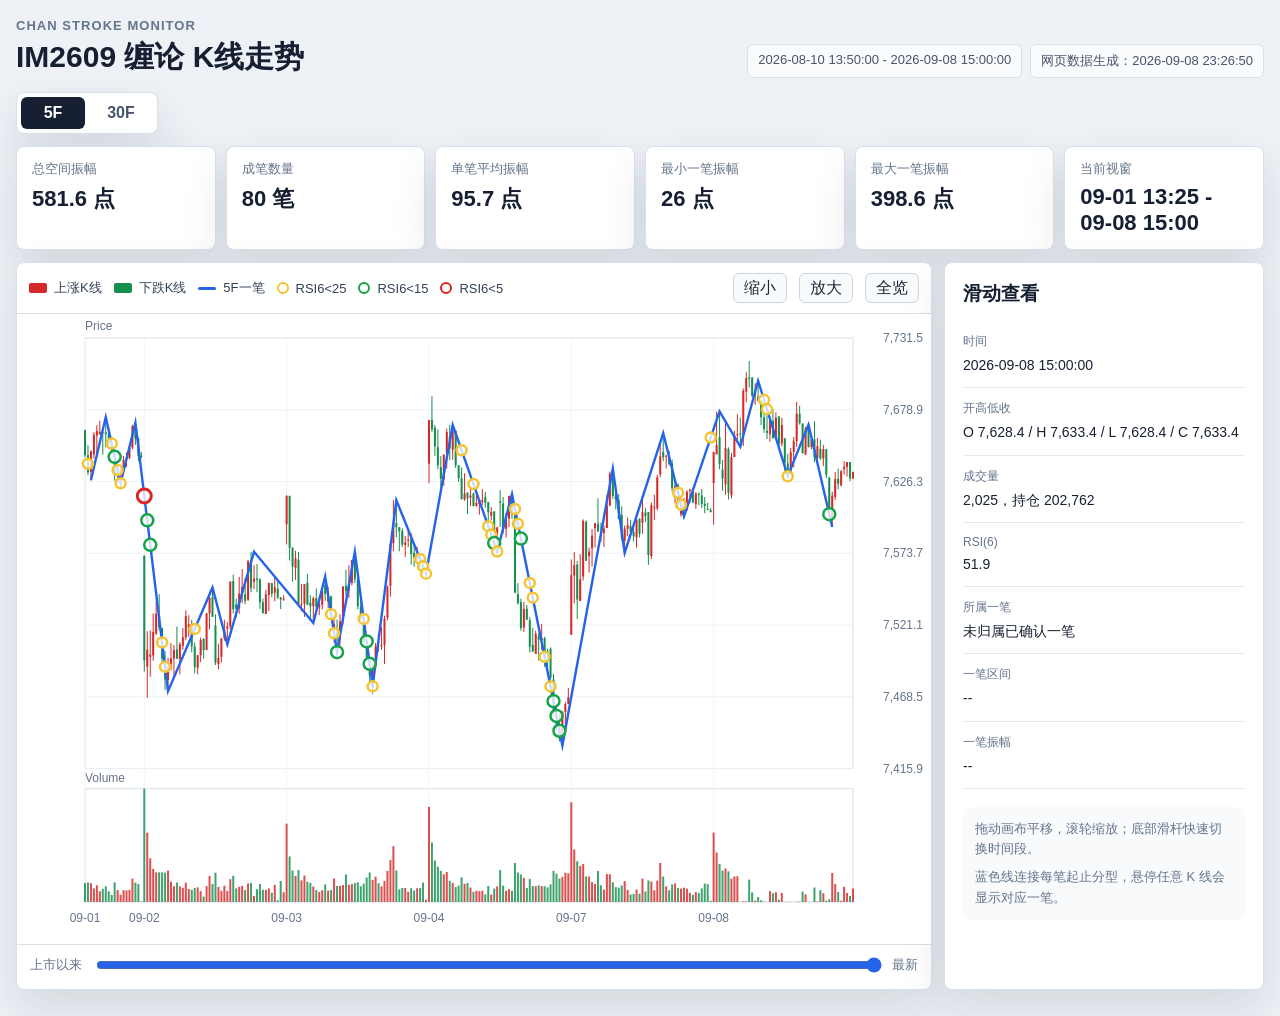
==== index-standalone.html @ af84b014 "Update IM2609 Chan 5F web data 2026-09-08" ====
<!doctype html>
<html lang="zh-CN">
  <head>
    <meta charset="utf-8" />
    <meta name="viewport" content="width=device-width, initial-scale=1" />
    <title>IM2609 缠论 K线走势</title>
    <style>
:root {
  color-scheme: light;
  --bg: #eef2f7;
  --panel: #ffffff;
  --text: #172033;
  --muted: #64748b;
  --line: #d8e0ea;
  --grid: #edf2f7;
  --up: #d62828;
  --down: #148f4f;
  --stroke: #2563eb;
  --shadow: 0 18px 45px rgba(15, 23, 42, 0.12);
}

* {
  box-sizing: border-box;
}

body {
  margin: 0;
  background: var(--bg);
  color: var(--text);
  font-family: Arial, "PingFang SC", "Microsoft YaHei", sans-serif;
}

button,
input {
  font: inherit;
}

.app-shell {
  width: min(1680px, calc(100vw - 32px));
  margin: 18px auto 26px;
}

.topbar {
  display: flex;
  align-items: flex-end;
  justify-content: space-between;
  gap: 24px;
  margin-bottom: 14px;
}

.eyebrow {
  margin: 0 0 4px;
  color: var(--muted);
  font-size: 13px;
  font-weight: 700;
  letter-spacing: 0.08em;
  text-transform: uppercase;
}

h1 {
  margin: 0;
  font-size: 30px;
  letter-spacing: 0;
}

.status {
  display: flex;
  flex-wrap: wrap;
  justify-content: flex-end;
  gap: 8px;
  color: #475569;
  font-size: 13px;
}

.status span {
  padding: 7px 10px;
  border: 1px solid var(--line);
  border-radius: 6px;
  background: rgba(255, 255, 255, 0.72);
}

.level-switch {
  display: inline-flex;
  gap: 4px;
  margin: 0 0 12px;
  padding: 4px;
  border: 1px solid var(--line);
  border-radius: 8px;
  background: #fff;
  box-shadow: var(--shadow);
}

.level-switch button {
  min-width: 64px;
  height: 32px;
  border: 0;
  border-radius: 6px;
  background: transparent;
  color: #475569;
  cursor: pointer;
  font-weight: 700;
}

.level-switch button.active {
  background: #172033;
  color: #fff;
}

.metrics {
  display: grid;
  grid-template-columns: repeat(6, minmax(0, 1fr));
  gap: 10px;
  margin-bottom: 12px;
}

.metrics div,
.chart-panel,
.detail-panel {
  background: var(--panel);
  border: 1px solid var(--line);
  border-radius: 8px;
  box-shadow: var(--shadow);
}

.metrics div {
  padding: 13px 15px;
}

.metrics span {
  display: block;
  color: var(--muted);
  font-size: 13px;
}

.metrics strong {
  display: block;
  margin-top: 6px;
  font-size: 22px;
  letter-spacing: 0;
}

.workspace {
  display: grid;
  grid-template-columns: minmax(0, 1fr) 320px;
  gap: 12px;
  min-height: calc(100vh - 180px);
}

.chart-panel {
  min-width: 0;
  overflow: hidden;
}

.chart-toolbar {
  display: flex;
  align-items: center;
  justify-content: space-between;
  gap: 16px;
  min-height: 48px;
  padding: 10px 12px;
  border-bottom: 1px solid var(--line);
}

.legend,
.actions {
  display: flex;
  align-items: center;
  gap: 12px;
  flex-wrap: wrap;
}

.legend span {
  display: inline-flex;
  align-items: center;
  gap: 7px;
  color: #334155;
  font-size: 13px;
}

.legend b {
  font: inherit;
  font-weight: 400;
}

.legend i {
  display: inline-block;
  width: 18px;
  height: 10px;
  border-radius: 2px;
}

.legend .up {
  background: var(--up);
}

.legend .down {
  background: var(--down);
}

.legend .stroke {
  height: 3px;
  background: var(--stroke);
}

.legend .rsi-yellow,
.legend .rsi-green,
.legend .rsi-red {
  width: 12px;
  height: 12px;
  border: 2px solid currentColor;
  border-radius: 50%;
  background: transparent;
}

.legend .rsi-yellow {
  color: #f4c430;
}

.legend .rsi-green {
  color: #16a34a;
}

.legend .rsi-red {
  color: #dc2626;
}

.actions button {
  min-width: 54px;
  height: 30px;
  border: 1px solid #cbd5e1;
  border-radius: 6px;
  background: #f8fafc;
  color: #1f2937;
  cursor: pointer;
}

.actions button:hover {
  background: #edf2f7;
}

.canvas-wrap {
  position: relative;
  height: calc(100vh - 270px);
  min-height: 560px;
  cursor: crosshair;
  background: #ffffff;
}

canvas {
  display: block;
  width: 100%;
  height: 100%;
}

.tooltip {
  position: absolute;
  z-index: 4;
  min-width: 230px;
  max-width: 300px;
  padding: 10px 11px;
  border: 1px solid #cbd5e1;
  border-radius: 8px;
  background: rgba(255, 255, 255, 0.96);
  box-shadow: 0 14px 30px rgba(15, 23, 42, 0.16);
  color: #1f2937;
  font-size: 13px;
  pointer-events: none;
}

.tooltip strong {
  display: block;
  margin-bottom: 5px;
}

.tooltip p {
  margin: 3px 0;
  color: #475569;
}

.slider-row {
  display: grid;
  grid-template-columns: auto minmax(0, 1fr) auto;
  align-items: center;
  gap: 12px;
  padding: 10px 13px 14px;
  border-top: 1px solid var(--line);
  color: var(--muted);
  font-size: 13px;
}

#panSlider {
  width: 100%;
  accent-color: var(--stroke);
}

.detail-panel {
  padding: 18px;
}

.detail-panel h2 {
  margin: 0 0 14px;
  font-size: 19px;
}

dl {
  margin: 0;
}

dl div {
  padding: 12px 0;
  border-bottom: 1px solid #e5eaf0;
}

dt {
  color: var(--muted);
  font-size: 12px;
}

dd {
  margin: 5px 0 0;
  line-height: 1.45;
  font-size: 14px;
  word-break: break-word;
}

.hint {
  margin-top: 18px;
  padding: 12px;
  border-radius: 8px;
  background: #f8fafc;
  color: #64748b;
  font-size: 13px;
  line-height: 1.55;
}

.hint p {
  margin: 0 0 8px;
}

.hint p:last-child {
  margin-bottom: 0;
}

@media (max-width: 980px) {
  .app-shell {
    width: min(100vw - 20px, 980px);
  }

  .topbar {
    align-items: flex-start;
    flex-direction: column;
  }

  .metrics {
    grid-template-columns: repeat(3, minmax(0, 1fr));
  }

  .workspace {
    grid-template-columns: 1fr;
  }

  .canvas-wrap {
    height: 62vh;
    min-height: 460px;
  }
}

@media (max-width: 560px) {
  h1 {
    font-size: 23px;
  }

  .metrics {
    grid-template-columns: 1fr;
  }

  .chart-toolbar {
    align-items: flex-start;
    flex-direction: column;
  }
}

</style>
  </head>
  <body>
    <main class="app-shell">
      <header class="topbar">
        <div>
          <p class="eyebrow">Chan Stroke Monitor</p>
          <h1>IM2609 缠论 K线走势</h1>
        </div>
        <div class="status">
          <span id="rangeLabel">读取中</span>
          <span id="updatedLabel">--</span>
        </div>
      </header>

      <section class="level-switch" aria-label="级别切换">
        <button class="active" data-level="5F" type="button">5F</button>
        <button data-level="30F" type="button">30F</button>
      </section>

      <section class="metrics" aria-label="统计摘要">
        <div>
          <span>总空间振幅</span>
          <strong id="totalAmp">--</strong>
        </div>
        <div>
          <span>成笔数量</span>
          <strong id="strokeCount">--</strong>
        </div>
        <div>
          <span>单笔平均振幅</span>
          <strong id="avgStroke">--</strong>
        </div>
        <div>
          <span>最小一笔振幅</span>
          <strong id="minStroke">--</strong>
        </div>
        <div>
          <span>最大一笔振幅</span>
          <strong id="maxStroke">--</strong>
        </div>
        <div>
          <span>当前视窗</span>
          <strong id="windowInfo">--</strong>
        </div>
      </section>

      <section class="workspace">
        <div class="chart-panel">
          <div class="chart-toolbar">
            <div class="legend">
              <span><i class="up"></i>上涨K线</span>
              <span><i class="down"></i>下跌K线</span>
              <span><i class="stroke"></i><b id="strokeLegend">5F一笔</b></span>
              <span><i class="rsi-yellow"></i>RSI6&lt;25</span>
              <span><i class="rsi-green"></i>RSI6&lt;15</span>
              <span><i class="rsi-red"></i>RSI6&lt;5</span>
            </div>
            <div class="actions">
              <button id="zoomOut" type="button">缩小</button>
              <button id="zoomIn" type="button">放大</button>
              <button id="resetView" type="button">全览</button>
            </div>
          </div>
          <div class="canvas-wrap" id="canvasWrap">
            <canvas id="chart"></canvas>
            <div id="tooltip" class="tooltip" hidden></div>
          </div>
          <div class="slider-row">
            <span>上市以来</span>
            <input id="panSlider" type="range" min="0" max="0" value="0" />
            <span>最新</span>
          </div>
        </div>

        <aside class="detail-panel">
          <h2>滑动查看</h2>
          <dl id="barDetails">
            <div><dt>时间</dt><dd>--</dd></div>
            <div><dt>开高低收</dt><dd>--</dd></div>
            <div><dt>成交量</dt><dd>--</dd></div>
            <div><dt>RSI(6)</dt><dd>--</dd></div>
            <div><dt>所属一笔</dt><dd>--</dd></div>
            <div><dt>一笔区间</dt><dd>--</dd></div>
            <div><dt>一笔振幅</dt><dd>--</dd></div>
          </dl>
          <div class="hint">
            <p>拖动画布平移，滚轮缩放；底部滑杆快速切换时间段。</p>
            <p>蓝色线连接每笔起止分型，悬停任意 K 线会显示对应一笔。</p>
          </div>
        </aside>
      </section>
    </main>

    <script>window.IM2609_DATA = {"symbol":"IM2609","defaultLevel":"5F","rsiPeriod":6,"rsiMarkerRules":[{"below":25,"color":"yellow"},{"below":15,"color":"green"},{"below":5,"color":"red"}],"updatedAt":"2026-09-08 23:26:50","levels":{"5F":{"symbol":"IM2609","level":"5F","barLabel":"5分钟K线","rsiPeriod":6,"summary":{"raw_bars":"1023","processed_bars":"808","start_time":"2026-08-10 13:50:00","end_time":"2026-09-08 15:00:00","highest":"7882.6","lowest":"7301.0","total_space_points":"581.6","total_space_pct_from_low":"7.966","stroke_count":"80","up_strokes":"40","down_strokes":"40","avg_raw_bar_length":"14.03","median_raw_bar_length":"11.0","max_raw_bar_length":"50","avg_space_points":"95.722","median_space_points":"75.7","min_space_points":"26.0","max_space_points":"398.6","avg_space_pct":"1.2611","median_space_pct":"1.0001","min_space_pct":"0.3386","max_space_pct":"5.0915"},"bars":[{"index":0,"time":"2026-08-10 13:50:00","open":7566.6,"high":7582.0,"low":7564.0,"close":7568.2,"volume":2718,"openInterest":229949,"rsi6":50.0,"rsiMarker":null,"strokeNo":null},{"index":1,"time":"2026-08-10 13:55:00","open":7568.2,"high":7575.8,"low":7561.6,"close":7570.0,"volume":982,"openInterest":230320,"rsi6":100.0,"rsiMarker":null,"strokeNo":null},{"index":2,"time":"2026-08-10 14:00:00","open":7570.0,"high":7575.0,"low":7568.2,"close":7574.8,"volume":1276,"openInterest":230741,"rsi6":100.0,"rsiMarker":null,"strokeNo":1},{"index":3,"time":"2026-08-10 14:05:00","open":7573.8,"high":7586.8,"low":7569.4,"close":7586.8,"volume":2688,"openInterest":231216,"rsi6":100.0,"rsiMarker":null,"strokeNo":1},{"index":4,"time":"2026-08-10 14:10:00","open":7586.6,"high":7598.0,"low":7581.2,"close":7594.4,"volume":64,"openInterest":231911,"rsi6":100.0,"rsiMarker":null,"strokeNo":1},{"index":5,"time":"2026-08-10 14:15:00","open":7593.6,"high":7613.4,"low":7593.2,"close":7605.8,"volume":4,"openInterest":232602,"rsi6":100.0,"rsiMarker":null,"strokeNo":1},{"index":6,"time":"2026-08-10 14:20:00","open":7606.8,"high":7611.8,"low":7593.2,"close":7601.0,"volume":631,"openInterest":232950,"rsi6":78.927,"rsiMarker":null,"strokeNo":1},{"index":7,"time":"2026-08-10 14:25:00","open":7601.0,"high":7618.8,"low":7597.8,"close":7612.8,"volume":2427,"openInterest":233331,"rsi6":87.786,"rsiMarker":null,"strokeNo":1},{"index":8,"time":"2026-08-10 14:30:00","open":7612.8,"high":7614.6,"low":7603.4,"close":7614.6,"volume":969,"openInterest":233639,"rsi6":88.792,"rsiMarker":null,"strokeNo":1},{"index":9,"time":"2026-08-10 14:35:00","open":7615.0,"high":7619.8,"low":7599.6,"close":7600.4,"volume":1685,"openInterest":234249,"rsi6":46.492,"rsiMarker":null,"strokeNo":2},{"index":10,"time":"2026-08-10 14:40:00","open":7600.4,"high":7613.8,"low":7597.8,"close":7610.2,"volume":382,"openInterest":234811,"rsi6":63.358,"rsiMarker":null,"strokeNo":2},{"index":11,"time":"2026-08-10 14:45:00","open":7610.2,"high":7618.6,"low":7609.6,"close":7618.6,"volume":602,"openInterest":235411,"rsi6":73.414,"rsiMarker":null,"strokeNo":2},{"index":12,"time":"2026-08-10 14:50:00","open":7618.2,"high":7618.2,"low":7608.0,"close":7608.6,"volume":2202,"openInterest":235867,"rsi6":50.373,"rsiMarker":null,"strokeNo":2},{"index":13,"time":"2026-08-10 14:55:00","open":7608.6,"high":7613.6,"low":7607.4,"close":7611.2,"volume":805,"openInterest":236355,"rsi6":55.461,"rsiMarker":null,"strokeNo":2},{"index":14,"time":"2026-08-10 15:00:00","open":7611.6,"high":7614.6,"low":7607.8,"close":7608.2,"volume":3451,"openInterest":236883,"rsi6":47.581,"rsiMarker":null,"strokeNo":2},{"index":15,"time":"2026-08-11 09:35:00","open":7590.0,"high":7594.0,"low":7578.6,"close":7590.2,"volume":8716,"openInterest":232929,"rsi6":21.691,"rsiMarker":"yellow","strokeNo":2},{"index":16,"time":"2026-08-11 09:40:00","open":7590.0,"high":7592.0,"low":7550.2,"close":7550.2,"volume":7462,"openInterest":229872,"rsi6":8.055,"rsiMarker":"green","strokeNo":2},{"index":17,"time":"2026-08-11 09:45:00","open":7548.6,"high":7576.0,"low":7548.6,"close":7568.8,"volume":4653,"openInterest":228437,"rsi6":34.756,"rsiMarker":null,"strokeNo":3},{"index":18,"time":"2026-08-11 09:50:00","open":7569.2,"high":7586.6,"low":7563.0,"close":7583.6,"volume":4350,"openInterest":227540,"rsi6":50.703,"rsiMarker":null,"strokeNo":3},{"index":19,"time":"2026-08-11 09:55:00","open":7589.8,"high":7604.8,"low":7587.6,"close":7593.6,"volume":4357,"openInterest":226801,"rsi6":59.961,"rsiMarker":null,"strokeNo":3},{"index":20,"time":"2026-08-11 10:00:00","open":7593.8,"high":7602.8,"low":7587.4,"close":7591.8,"volume":2651,"openInterest":226642,"rsi6":57.252,"rsiMarker":null,"strokeNo":3},{"index":21,"time":"2026-08-11 10:05:00","open":7591.6,"high":7596.6,"low":7580.0,"close":7594.4,"volume":3322,"openInterest":226300,"rsi6":60.831,"rsiMarker":null,"strokeNo":3},{"index":22,"time":"2026-08-11 10:10:00","open":7593.8,"high":7603.8,"low":7586.0,"close":7601.8,"volume":2259,"openInterest":226023,"rsi6":70.629,"rsiMarker":null,"strokeNo":3},{"index":23,"time":"2026-08-11 10:15:00","open":7601.4,"high":7630.0,"low":7599.8,"close":7628.8,"volume":5084,"openInterest":225978,"rsi6":87.106,"rsiMarker":null,"strokeNo":3},{"index":24,"time":"2026-08-11 10:20:00","open":7628.8,"high":7637.6,"low":7625.2,"close":7629.2,"volume":4003,"openInterest":225876,"rsi6":87.254,"rsiMarker":null,"strokeNo":3},{"index":25,"time":"2026-08-11 10:25:00","open":7629.2,"high":7631.0,"low":7617.2,"close":7625.4,"volume":2582,"openInterest":225712,"rsi6":75.678,"rsiMarker":null,"strokeNo":3},{"index":26,"time":"2026-08-11 10:30:00","open":7625.4,"high":7636.4,"low":7619.8,"close":7631.2,"volume":2469,"openInterest":225539,"rsi6":81.05,"rsiMarker":null,"strokeNo":3},{"index":27,"time":"2026-08-11 10:35:00","open":7631.4,"high":7644.0,"low":7624.2,"close":7643.4,"volume":3062,"openInterest":225449,"rsi6":88.518,"rsiMarker":null,"strokeNo":3},{"index":28,"time":"2026-08-11 10:40:00","open":7643.4,"high":7658.0,"low":7634.2,"close":7656.2,"volume":3644,"openInterest":225158,"rsi6":92.728,"rsiMarker":null,"strokeNo":3},{"index":29,"time":"2026-08-11 10:45:00","open":7656.0,"high":7675.0,"low":7655.0,"close":7667.2,"volume":4195,"openInterest":225330,"rsi6":94.954,"rsiMarker":null,"strokeNo":3},{"index":30,"time":"2026-08-11 10:50:00","open":7667.0,"high":7678.6,"low":7659.4,"close":7668.6,"volume":3449,"openInterest":225169,"rsi6":95.215,"rsiMarker":null,"strokeNo":3},{"index":31,"time":"2026-08-11 10:55:00","open":7669.0,"high":7687.4,"low":7662.0,"close":7685.4,"volume":2786,"openInterest":225336,"rsi6":97.44,"rsiMarker":null,"strokeNo":3},{"index":32,"time":"2026-08-11 11:00:00","open":7685.8,"high":7688.2,"low":7678.2,"close":7685.8,"volume":2126,"openInterest":225296,"rsi6":97.479,"rsiMarker":null,"strokeNo":3},{"index":33,"time":"2026-08-11 11:05:00","open":7685.4,"high":7691.8,"low":7674.0,"close":7683.0,"volume":2717,"openInterest":225247,"rsi6":84.797,"rsiMarker":null,"strokeNo":4},{"index":34,"time":"2026-08-11 11:10:00","open":7683.0,"high":7687.6,"low":7667.2,"close":7675.6,"volume":3143,"openInterest":225252,"rsi6":57.242,"rsiMarker":null,"strokeNo":4},{"index":35,"time":"2026-08-11 11:15:00","open":7677.8,"high":7683.2,"low":7669.8,"close":7675.4,"volume":2344,"openInterest":225561,"rsi6":56.547,"rsiMarker":null,"strokeNo":4},{"index":36,"time":"2026-08-11 11:20:00","open":7675.6,"high":7679.2,"low":7661.0,"close":7661.0,"volume":2588,"openInterest":225807,"rsi6":25.422,"rsiMarker":null,"strokeNo":4},{"index":37,"time":"2026-08-11 11:25:00","open":7661.8,"high":7667.8,"low":7652.0,"close":7661.2,"volume":2848,"openInterest":225884,"rsi6":26.212,"rsiMarker":null,"strokeNo":4},{"index":38,"time":"2026-08-11 11:30:00","open":7662.0,"high":7673.2,"low":7660.4,"close":7663.4,"volume":2040,"openInterest":226169,"rsi6":36.558,"rsiMarker":null,"strokeNo":4},{"index":39,"time":"2026-08-11 13:05:00","open":7659.8,"high":7663.4,"low":7640.0,"close":7642.0,"volume":3291,"openInterest":226561,"rsi6":12.565,"rsiMarker":"green","strokeNo":4},{"index":40,"time":"2026-08-11 13:10:00","open":7643.0,"high":7657.4,"low":7640.0,"close":7652.8,"volume":56,"openInterest":226988,"rsi6":40.264,"rsiMarker":null,"strokeNo":4},{"index":41,"time":"2026-08-11 13:15:00","open":7652.2,"high":7664.4,"low":7650.8,"close":7663.0,"volume":1923,"openInterest":227578,"rsi6":57.899,"rsiMarker":null,"strokeNo":4},{"index":42,"time":"2026-08-11 13:20:00","open":7662.6,"high":7676.4,"low":7662.2,"close":7667.4,"volume":2448,"openInterest":228083,"rsi6":64.27,"rsiMarker":null,"strokeNo":4},{"index":43,"time":"2026-08-11 13:25:00","open":7668.6,"high":7671.2,"low":7660.0,"close":7661.6,"volume":1673,"openInterest":228498,"rsi6":50.241,"rsiMarker":null,"strokeNo":4},{"index":44,"time":"2026-08-11 13:30:00","open":7661.6,"high":7661.6,"low":7634.8,"close":7640.0,"volume":3651,"openInterest":228922,"rsi6":23.498,"rsiMarker":"yellow","strokeNo":4},{"index":45,"time":"2026-08-11 13:35:00","open":7639.2,"high":7651.6,"low":7633.0,"close":7650.0,"volume":2953,"openInterest":229368,"rsi6":43.121,"rsiMarker":null,"strokeNo":5},{"index":46,"time":"2026-08-11 13:40:00","open":7649.4,"high":7668.8,"low":7649.4,"close":7660.2,"volume":2690,"openInterest":229885,"rsi6":58.37,"rsiMarker":null,"strokeNo":5},{"index":47,"time":"2026-08-11 13:45:00","open":7660.2,"high":7664.2,"low":7651.6,"close":7653.8,"volume":1655,"openInterest":230220,"rsi6":47.244,"rsiMarker":null,"strokeNo":5},{"index":48,"time":"2026-08-11 13:50:00","open":7654.0,"high":7656.8,"low":7644.4,"close":7650.2,"volume":1815,"openInterest":230500,"rsi6":41.078,"rsiMarker":null,"strokeNo":5},{"index":49,"time":"2026-08-11 13:55:00","open":7651.0,"high":7651.2,"low":7641.0,"close":7646.2,"volume":1676,"openInterest":230768,"rsi6":34.146,"rsiMarker":null,"strokeNo":5},{"index":50,"time":"2026-08-11 14:00:00","open":7646.4,"high":7652.4,"low":7637.0,"close":7644.6,"volume":1823,"openInterest":231170,"rsi6":31.197,"rsiMarker":null,"strokeNo":5},{"index":51,"time":"2026-08-11 14:05:00","open":7636.0,"high":7647.2,"low":7633.6,"close":7645.0,"volume":1966,"openInterest":231757,"rsi6":33.216,"rsiMarker":null,"strokeNo":5},{"index":52,"time":"2026-08-11 14:10:00","open":7648.8,"high":7649.0,"low":7635.2,"close":7640.8,"volume":1747,"openInterest":232207,"rsi6":23.208,"rsiMarker":"yellow","strokeNo":5},{"index":53,"time":"2026-08-11 14:15:00","open":7640.8,"high":7659.4,"low":7636.8,"close":7637.6,"volume":2942,"openInterest":232758,"rsi6":17.563,"rsiMarker":"yellow","strokeNo":6},{"index":54,"time":"2026-08-11 14:20:00","open":7632.4,"high":7638.4,"low":7627.0,"close":7627.0,"volume":3020,"openInterest":233456,"rsi6":8.254,"rsiMarker":"green","strokeNo":6},{"index":55,"time":"2026-08-11 14:25:00","open":7625.4,"high":7628.6,"low":7615.0,"close":7615.8,"volume":3016,"openInterest":234109,"rsi6":4.626,"rsiMarker":"red","strokeNo":6},{"index":56,"time":"2026-08-11 14:30:00","open":7608.4,"high":7609.4,"low":7597.6,"close":7607.2,"volume":4104,"openInterest":235145,"rsi6":3.142,"rsiMarker":"red","strokeNo":6},{"index":57,"time":"2026-08-11 14:35:00","open":7612.8,"high":7613.2,"low":7603.2,"close":7604.2,"volume":2129,"openInterest":236200,"rsi6":2.716,"rsiMarker":"red","strokeNo":6},{"index":58,"time":"2026-08-11 14:40:00","open":7601.0,"high":7603.6,"low":7595.2,"close":7597.4,"volume":2601,"openInterest":236988,"rsi6":1.9,"rsiMarker":"red","strokeNo":6},{"index":59,"time":"2026-08-11 14:45:00","open":7597.0,"high":7611.8,"low":7589.2,"close":7607.4,"volume":4017,"openInterest":238226,"rsi6":39.406,"rsiMarker":null,"strokeNo":7},{"index":60,"time":"2026-08-11 14:50:00","open":7613.6,"high":7615.8,"low":7605.0,"close":7614.0,"volume":1283,"openInterest":239180,"rsi6":55.224,"rsiMarker":null,"strokeNo":7},{"index":61,"time":"2026-08-11 14:55:00","open":7608.8,"high":7613.0,"low":7603.6,"close":7605.4,"volume":603,"openInterest":240082,"rsi6":37.409,"rsiMarker":null,"strokeNo":7},{"index":62,"time":"2026-08-11 15:00:00","open":7608.8,"high":7614.0,"low":7607.6,"close":7613.2,"volume":3592,"openInterest":241465,"rsi6":55.597,"rsiMarker":null,"strokeNo":7},{"index":63,"time":"2026-08-12 09:35:00","open":7629.2,"high":7629.8,"low":7624.2,"close":7629.0,"volume":321,"openInterest":236856,"rsi6":75.657,"rsiMarker":null,"strokeNo":7},{"index":64,"time":"2026-08-12 09:40:00","open":7628.8,"high":7647.0,"low":7624.2,"close":7644.2,"volume":709,"openInterest":234739,"rsi6":84.866,"rsiMarker":null,"strokeNo":7},{"index":65,"time":"2026-08-12 09:45:00","open":7643.8,"high":7665.2,"low":7628.2,"close":7665.2,"volume":161,"openInterest":232927,"rsi6":91.261,"rsiMarker":null,"strokeNo":7},{"index":66,"time":"2026-08-12 09:50:00","open":7661.4,"high":7662.2,"low":7652.4,"close":7662.2,"volume":34,"openInterest":231732,"rsi6":84.149,"rsiMarker":null,"strokeNo":7},{"index":67,"time":"2026-08-12 09:55:00","open":7661.6,"high":7667.6,"low":7652.6,"close":7653.6,"volume":1493,"openInterest":230943,"rsi6":64.103,"rsiMarker":null,"strokeNo":7},{"index":68,"time":"2026-08-12 10:00:00","open":7658.4,"high":7658.4,"low":7651.8,"close":7651.8,"volume":35,"openInterest":229840,"rsi6":59.92,"rsiMarker":null,"strokeNo":7},{"index":69,"time":"2026-08-12 10:05:00","open":7640.2,"high":7660.0,"low":7640.2,"close":7655.2,"volume":43,"openInterest":229076,"rsi6":65.818,"rsiMarker":null,"strokeNo":7},{"index":70,"time":"2026-08-12 10:10:00","open":7660.4,"high":7660.4,"low":7660.0,"close":7660.0,"volume":17,"openInterest":228599,"rsi6":73.52,"rsiMarker":null,"strokeNo":7},{"index":71,"time":"2026-08-12 10:15:00","open":7661.0,"high":7663.0,"low":7653.0,"close":7654.6,"volume":45,"openInterest":228153,"rsi6":54.263,"rsiMarker":null,"strokeNo":7},{"index":72,"time":"2026-08-12 10:20:00","open":7653.4,"high":7666.8,"low":7651.2,"close":7661.4,"volume":1628,"openInterest":227720,"rsi6":68.711,"rsiMarker":null,"strokeNo":7},{"index":73,"time":"2026-08-12 10:25:00","open":7661.4,"high":7674.6,"low":7657.0,"close":7667.4,"volume":28,"openInterest":227234,"rsi6":77.494,"rsiMarker":null,"strokeNo":7},{"index":74,"time":"2026-08-12 10:30:00","open":7667.4,"high":7670.4,"low":7659.4,"close":7660.6,"volume":9,"openInterest":226963,"rsi6":53.615,"rsiMarker":null,"strokeNo":7},{"index":75,"time":"2026-08-12 10:35:00","open":7661.4,"high":7672.0,"low":7660.6,"close":7670.0,"volume":929,"openInterest":226646,"rsi6":70.943,"rsiMarker":null,"strokeNo":7},{"index":76,"time":"2026-08-12 10:40:00","open":7670.0,"high":7699.8,"low":7668.8,"close":7698.6,"volume":15,"openInterest":225627,"rsi6":88.786,"rsiMarker":null,"strokeNo":7},{"index":77,"time":"2026-08-12 10:45:00","open":7700.8,"high":7707.4,"low":7694.4,"close":7696.2,"volume":2418,"openInterest":225421,"rsi6":82.812,"rsiMarker":null,"strokeNo":8},{"index":78,"time":"2026-08-12 10:50:00","open":7696.2,"high":7703.6,"low":7691.8,"close":7700.8,"volume":1367,"openInterest":225241,"rsi6":85.441,"rsiMarker":null,"strokeNo":8},{"index":79,"time":"2026-08-12 10:55:00","open":7697.6,"high":7698.8,"low":7683.4,"close":7683.4,"volume":1668,"openInterest":225191,"rsi6":47.206,"rsiMarker":null,"strokeNo":8},{"index":80,"time":"2026-08-12 11:00:00","open":7684.2,"high":7690.4,"low":7677.4,"close":7679.0,"volume":1744,"openInterest":224903,"rsi6":40.751,"rsiMarker":null,"strokeNo":8},{"index":81,"time":"2026-08-12 11:05:00","open":7701.6,"high":7702.6,"low":7699.2,"close":7701.4,"volume":81,"openInterest":224896,"rsi6":69.996,"rsiMarker":null,"strokeNo":8},{"index":82,"time":"2026-08-12 11:10:00","open":7701.4,"high":7703.4,"low":7698.4,"close":7703.2,"volume":84,"openInterest":224826,"rsi6":71.574,"rsiMarker":null,"strokeNo":8},{"index":83,"time":"2026-08-12 11:15:00","open":7706.6,"high":7707.0,"low":7698.0,"close":7701.6,"volume":153,"openInterest":224694,"rsi6":67.176,"rsiMarker":null,"strokeNo":8},{"index":84,"time":"2026-08-12 11:20:00","open":7697.0,"high":7704.4,"low":7696.4,"close":7703.8,"volume":214,"openInterest":224482,"rsi6":70.648,"rsiMarker":null,"strokeNo":8},{"index":85,"time":"2026-08-12 11:25:00","open":7699.2,"high":7702.2,"low":7695.2,"close":7699.4,"volume":88,"openInterest":224305,"rsi6":54.506,"rsiMarker":null,"strokeNo":8},{"index":86,"time":"2026-08-12 11:30:00","open":7700.2,"high":7705.0,"low":7695.0,"close":7703.6,"volume":1217,"openInterest":224219,"rsi6":65.148,"rsiMarker":null,"strokeNo":8},{"index":87,"time":"2026-08-12 13:05:00","open":7697.0,"high":7703.0,"low":7686.6,"close":7686.6,"volume":52,"openInterest":224150,"rsi6":28.014,"rsiMarker":null,"strokeNo":8},{"index":88,"time":"2026-08-12 13:10:00","open":7686.8,"high":7692.0,"low":7680.6,"close":7684.6,"volume":18,"openInterest":224046,"rsi6":25.61,"rsiMarker":null,"strokeNo":8},{"index":89,"time":"2026-08-12 13:15:00","open":7684.6,"high":7686.0,"low":7671.6,"close":7680.0,"volume":22,"openInterest":223886,"rsi6":20.065,"rsiMarker":"yellow","strokeNo":8},{"index":90,"time":"2026-08-12 13:20:00","open":7680.0,"high":7684.8,"low":7674.0,"close":7682.4,"volume":6,"openInterest":223725,"rsi6":30.98,"rsiMarker":null,"strokeNo":8},{"index":91,"time":"2026-08-12 13:25:00","open":7682.0,"high":7682.6,"low":7652.2,"close":7652.2,"volume":35,"openInterest":223656,"rsi6":9.097,"rsiMarker":"green","strokeNo":8},{"index":92,"time":"2026-08-12 13:30:00","open":7652.2,"high":7664.8,"low":7650.2,"close":7655.0,"volume":18,"openInterest":223714,"rsi6":16.731,"rsiMarker":"yellow","strokeNo":9},{"index":93,"time":"2026-08-12 13:35:00","open":7654.6,"high":7672.6,"low":7652.2,"close":7666.6,"volume":139,"openInterest":223999,"rsi6":44.007,"rsiMarker":null,"strokeNo":9},{"index":94,"time":"2026-08-12 13:40:00","open":7666.4,"high":7679.8,"low":7664.0,"close":7673.2,"volume":859,"openInterest":224368,"rsi6":55.594,"rsiMarker":null,"strokeNo":9},{"index":95,"time":"2026-08-12 13:45:00","open":7662.4,"high":7662.4,"low":7662.4,"close":7662.4,"volume":7,"openInterest":224684,"rsi6":37.715,"rsiMarker":null,"strokeNo":9},{"index":96,"time":"2026-08-12 13:50:00","open":7658.2,"high":7675.0,"low":7656.4,"close":7673.8,"volume":1725,"openInterest":225052,"rsi6":57.78,"rsiMarker":null,"strokeNo":9},{"index":97,"time":"2026-08-12 13:55:00","open":7675.2,"high":7677.6,"low":7675.2,"close":7677.0,"volume":57,"openInterest":225530,"rsi6":62.524,"rsiMarker":null,"strokeNo":9},{"index":98,"time":"2026-08-12 14:00:00","open":7680.0,"high":7680.0,"low":7677.0,"close":7677.8,"volume":13,"openInterest":225850,"rsi6":63.942,"rsiMarker":null,"strokeNo":9},{"index":99,"time":"2026-08-12 14:05:00","open":7675.0,"high":7679.8,"low":7667.0,"close":7672.2,"volume":19,"openInterest":226461,"rsi6":46.644,"rsiMarker":null,"strokeNo":9},{"index":100,"time":"2026-08-12 14:10:00","open":7677.8,"high":7677.8,"low":7669.8,"close":7674.8,"volume":488,"openInterest":226874,"rsi6":54.623,"rsiMarker":null,"strokeNo":9},{"index":101,"time":"2026-08-12 14:15:00","open":7674.8,"high":7678.8,"low":7669.6,"close":7678.6,"volume":1283,"openInterest":227328,"rsi6":65.255,"rsiMarker":null,"strokeNo":9},{"index":102,"time":"2026-08-12 14:20:00","open":7680.0,"high":7688.0,"low":7679.0,"close":7686.2,"volume":656,"openInterest":227731,"rsi6":79.019,"rsiMarker":null,"strokeNo":9},{"index":103,"time":"2026-08-12 14:25:00","open":7685.8,"high":7688.6,"low":7674.0,"close":7686.0,"volume":1716,"openInterest":228031,"rsi6":77.883,"rsiMarker":null,"strokeNo":9},{"index":104,"time":"2026-08-12 14:30:00","open":7686.0,"high":7694.2,"low":7679.0,"close":7691.2,"volume":156,"openInterest":228305,"rsi6":85.484,"rsiMarker":null,"strokeNo":9},{"index":105,"time":"2026-08-12 14:35:00","open":7683.2,"high":7687.8,"low":7683.2,"close":7687.4,"volume":86,"openInterest":228563,"rsi6":63.246,"rsiMarker":null,"strokeNo":9},{"index":106,"time":"2026-08-12 14:40:00","open":7687.8,"high":7693.4,"low":7683.6,"close":7693.0,"volume":1347,"openInterest":228897,"rsi6":76.083,"rsiMarker":null,"strokeNo":9},{"index":107,"time":"2026-08-12 14:45:00","open":7691.8,"high":7692.6,"low":7687.4,"close":7691.8,"volume":254,"openInterest":229244,"rsi6":68.867,"rsiMarker":null,"strokeNo":9},{"index":108,"time":"2026-08-12 14:50:00","open":7691.8,"high":7692.0,"low":7685.0,"close":7687.2,"volume":1852,"openInterest":229648,"rsi6":45.638,"rsiMarker":null,"strokeNo":9},{"index":109,"time":"2026-08-12 14:55:00","open":7686.6,"high":7687.2,"low":7677.8,"close":7681.6,"volume":570,"openInterest":230188,"rsi6":28.979,"rsiMarker":null,"strokeNo":9},{"index":110,"time":"2026-08-12 15:00:00","open":7682.0,"high":7683.2,"low":7675.2,"close":7677.4,"volume":4016,"openInterest":231319,"rsi6":20.95,"rsiMarker":"yellow","strokeNo":9},{"index":111,"time":"2026-08-13 09:35:00","open":7756.0,"high":7757.0,"low":7752.0,"close":7754.4,"volume":114,"openInterest":226241,"rsi6":90.255,"rsiMarker":null,"strokeNo":9},{"index":112,"time":"2026-08-13 09:40:00","open":7751.4,"high":7776.0,"low":7745.4,"close":7753.4,"volume":5161,"openInterest":224393,"rsi6":88.839,"rsiMarker":null,"strokeNo":10},{"index":113,"time":"2026-08-13 09:45:00","open":7754.6,"high":7765.0,"low":7745.8,"close":7765.0,"volume":147,"openInterest":223037,"rsi6":91.105,"rsiMarker":null,"strokeNo":10},{"index":114,"time":"2026-08-13 09:50:00","open":7763.8,"high":7771.0,"low":7741.8,"close":7742.0,"volume":2891,"openInterest":222360,"rsi6":58.263,"rsiMarker":null,"strokeNo":10},{"index":115,"time":"2026-08-13 09:55:00","open":7742.0,"high":7753.6,"low":7725.2,"close":7729.0,"volume":1331,"openInterest":222077,"rsi6":45.332,"rsiMarker":null,"strokeNo":10},{"index":116,"time":"2026-08-13 10:00:00","open":7729.0,"high":7755.2,"low":7728.8,"close":7746.8,"volume":51,"openInterest":221980,"rsi6":61.649,"rsiMarker":null,"strokeNo":10},{"index":117,"time":"2026-08-13 10:05:00","open":7739.4,"high":7760.4,"low":7737.8,"close":7750.8,"volume":2388,"openInterest":221808,"rsi6":64.941,"rsiMarker":null,"strokeNo":10},{"index":118,"time":"2026-08-13 10:10:00","open":7752.4,"high":7769.0,"low":7750.4,"close":7762.4,"volume":1935,"openInterest":221876,"rsi6":74.001,"rsiMarker":null,"strokeNo":10},{"index":119,"time":"2026-08-13 10:15:00","open":7762.4,"high":7770.8,"low":7757.0,"close":7758.0,"volume":2307,"openInterest":221692,"rsi6":65.071,"rsiMarker":null,"strokeNo":10},{"index":120,"time":"2026-08-13 10:20:00","open":7762.6,"high":7762.8,"low":7752.2,"close":7760.0,"volume":16,"openInterest":221572,"rsi6":67.562,"rsiMarker":null,"strokeNo":10},{"index":121,"time":"2026-08-13 10:25:00","open":7760.0,"high":7765.2,"low":7753.8,"close":7755.8,"volume":30,"openInterest":221477,"rsi6":55.851,"rsiMarker":null,"strokeNo":10},{"index":122,"time":"2026-08-13 10:30:00","open":7759.6,"high":7762.6,"low":7746.0,"close":7746.2,"volume":15,"openInterest":221319,"rsi6":35.925,"rsiMarker":null,"strokeNo":10},{"index":123,"time":"2026-08-13 10:35:00","open":7746.0,"high":7751.2,"low":7732.8,"close":7738.8,"volume":384,"openInterest":221519,"rsi6":25.938,"rsiMarker":null,"strokeNo":10},{"index":124,"time":"2026-08-13 10:40:00","open":7732.4,"high":7735.8,"low":7728.0,"close":7732.8,"volume":158,"openInterest":221743,"rsi6":19.717,"rsiMarker":"yellow","strokeNo":10},{"index":125,"time":"2026-08-13 10:45:00","open":7731.6,"high":7738.8,"low":7730.8,"close":7733.0,"volume":56,"openInterest":221616,"rsi6":20.605,"rsiMarker":"yellow","strokeNo":10},{"index":126,"time":"2026-08-13 10:50:00","open":7735.0,"high":7735.4,"low":7730.0,"close":7730.2,"volume":138,"openInterest":221615,"rsi6":16.932,"rsiMarker":"yellow","strokeNo":10},{"index":127,"time":"2026-08-13 10:55:00","open":7733.8,"high":7737.0,"low":7716.2,"close":7727.0,"volume":1511,"openInterest":221771,"rsi6":13.174,"rsiMarker":"green","strokeNo":11},{"index":128,"time":"2026-08-13 11:00:00","open":7731.0,"high":7736.4,"low":7727.6,"close":7731.8,"volume":188,"openInterest":221887,"rsi6":40.777,"rsiMarker":null,"strokeNo":11},{"index":129,"time":"2026-08-13 11:05:00","open":7731.8,"high":7739.8,"low":7730.2,"close":7735.6,"volume":14,"openInterest":221913,"rsi6":56.207,"rsiMarker":null,"strokeNo":11},{"index":130,"time":"2026-08-13 11:10:00","open":7736.2,"high":7739.2,"low":7725.6,"close":7726.0,"volume":340,"openInterest":221919,"rsi6":29.252,"rsiMarker":null,"strokeNo":11},{"index":131,"time":"2026-08-13 11:15:00","open":7722.8,"high":7724.0,"low":7721.0,"close":7721.0,"volume":33,"openInterest":222190,"rsi6":21.673,"rsiMarker":"yellow","strokeNo":11},{"index":132,"time":"2026-08-13 11:20:00","open":7729.0,"high":7729.4,"low":7727.0,"close":7729.4,"volume":18,"openInterest":222144,"rsi6":51.331,"rsiMarker":null,"strokeNo":11},{"index":133,"time":"2026-08-13 11:25:00","open":7735.6,"high":7739.4,"low":7733.2,"close":7736.4,"volume":108,"openInterest":222120,"rsi6":66.243,"rsiMarker":null,"strokeNo":11},{"index":134,"time":"2026-08-13 11:30:00","open":7734.8,"high":7739.6,"low":7731.0,"close":7734.8,"volume":277,"openInterest":222158,"rsi6":60.328,"rsiMarker":null,"strokeNo":11},{"index":135,"time":"2026-08-13 13:05:00","open":7735.0,"high":7749.2,"low":7734.2,"close":7746.8,"volume":9,"openInterest":222480,"rsi6":79.525,"rsiMarker":null,"strokeNo":11},{"index":136,"time":"2026-08-13 13:10:00","open":7746.0,"high":7757.4,"low":7745.8,"close":7754.6,"volume":71,"openInterest":222744,"rsi6":85.785,"rsiMarker":null,"strokeNo":12},{"index":137,"time":"2026-08-13 13:15:00","open":7754.6,"high":7755.6,"low":7744.2,"close":7744.2,"volume":22,"openInterest":222880,"rsi6":54.616,"rsiMarker":null,"strokeNo":12},{"index":138,"time":"2026-08-13 13:20:00","open":7744.8,"high":7745.8,"low":7725.0,"close":7728.8,"volume":43,"openInterest":222996,"rsi6":31.152,"rsiMarker":null,"strokeNo":12},{"index":139,"time":"2026-08-13 13:25:00","open":7728.8,"high":7736.6,"low":7721.2,"close":7726.0,"volume":115,"openInterest":223352,"rsi6":28.081,"rsiMarker":null,"strokeNo":12},{"index":140,"time":"2026-08-13 13:30:00","open":7727.0,"high":7735.8,"low":7723.0,"close":7732.4,"volume":25,"openInterest":223554,"rsi6":45.328,"rsiMarker":null,"strokeNo":12},{"index":141,"time":"2026-08-13 13:35:00","open":7733.0,"high":7734.8,"low":7725.8,"close":7726.8,"volume":1792,"openInterest":223612,"rsi6":35.036,"rsiMarker":null,"strokeNo":12},{"index":142,"time":"2026-08-13 13:40:00","open":7725.6,"high":7732.6,"low":7720.2,"close":7722.0,"volume":1167,"openInterest":224002,"rsi6":27.533,"rsiMarker":null,"strokeNo":12},{"index":143,"time":"2026-08-13 13:45:00","open":7721.0,"high":7721.4,"low":7706.2,"close":7707.8,"volume":1517,"openInterest":224628,"rsi6":14.592,"rsiMarker":"green","strokeNo":12},{"index":144,"time":"2026-08-13 13:50:00","open":7707.8,"high":7714.8,"low":7696.4,"close":7697.2,"volume":3052,"openInterest":225122,"rsi6":9.786,"rsiMarker":"green","strokeNo":12},{"index":145,"time":"2026-08-13 13:55:00","open":7697.0,"high":7713.4,"low":7697.0,"close":7706.6,"volume":2632,"openInterest":225863,"rsi6":35.971,"rsiMarker":null,"strokeNo":12},{"index":146,"time":"2026-08-13 14:00:00","open":7707.0,"high":7709.0,"low":7690.4,"close":7690.4,"volume":188,"openInterest":226687,"rsi6":21.155,"rsiMarker":"yellow","strokeNo":12},{"index":147,"time":"2026-08-13 14:05:00","open":7690.4,"high":7703.8,"low":7688.8,"close":7701.8,"volume":1150,"openInterest":227512,"rsi6":43.914,"rsiMarker":null,"strokeNo":12},{"index":148,"time":"2026-08-13 14:10:00","open":7705.4,"high":7708.4,"low":7702.2,"close":7703.4,"volume":45,"openInterest":228235,"rsi6":46.924,"rsiMarker":null,"strokeNo":12},{"index":149,"time":"2026-08-13 14:15:00","open":7702.2,"high":7703.6,"low":7695.4,"close":7700.0,"volume":1001,"openInterest":228571,"rsi6":40.463,"rsiMarker":null,"strokeNo":12},{"index":150,"time":"2026-08-13 14:20:00","open":7689.8,"high":7691.2,"low":7688.8,"close":7688.8,"volume":65,"openInterest":228959,"rsi6":24.748,"rsiMarker":"yellow","strokeNo":12},{"index":151,"time":"2026-08-13 14:25:00","open":7685.4,"high":7698.4,"low":7682.6,"close":7695.8,"volume":795,"openInterest":229554,"rsi6":43.835,"rsiMarker":null,"strokeNo":12},{"index":152,"time":"2026-08-13 14:30:00","open":7696.6,"high":7697.4,"low":7674.8,"close":7688.6,"volume":2851,"openInterest":230392,"rsi6":32.108,"rsiMarker":null,"strokeNo":12},{"index":153,"time":"2026-08-13 14:35:00","open":7672.0,"high":7673.2,"low":7663.8,"close":7664.0,"volume":139,"openInterest":231432,"rsi6":14.084,"rsiMarker":"green","strokeNo":12},{"index":154,"time":"2026-08-13 14:40:00","open":7659.4,"high":7659.4,"low":7653.8,"close":7655.0,"volume":316,"openInterest":232545,"rsi6":10.939,"rsiMarker":"green","strokeNo":12},{"index":155,"time":"2026-08-13 14:45:00","open":7647.4,"high":7651.2,"low":7633.6,"close":7649.2,"volume":4635,"openInterest":233483,"rsi6":9.105,"rsiMarker":"green","strokeNo":12},{"index":156,"time":"2026-08-13 14:50:00","open":7647.6,"high":7656.6,"low":7636.4,"close":7643.6,"volume":3992,"openInterest":234785,"rsi6":7.422,"rsiMarker":"green","strokeNo":12},{"index":157,"time":"2026-08-13 14:55:00","open":7637.4,"high":7639.8,"low":7627.0,"close":7627.2,"volume":50,"openInterest":236058,"rsi6":4.223,"rsiMarker":"red","strokeNo":12},{"index":158,"time":"2026-08-13 15:00:00","open":7628.0,"high":7639.6,"low":7628.0,"close":7634.2,"volume":276,"openInterest":238326,"rsi6":23.84,"rsiMarker":"yellow","strokeNo":13},{"index":159,"time":"2026-08-14 09:35:00","open":7671.0,"high":7677.8,"low":7650.8,"close":7671.4,"volume":9792,"openInterest":233737,"rsi6":69.824,"rsiMarker":null,"strokeNo":13},{"index":160,"time":"2026-08-14 09:40:00","open":7672.6,"high":7684.4,"low":7653.8,"close":7681.4,"volume":5682,"openInterest":231269,"rsi6":75.411,"rsiMarker":null,"strokeNo":13},{"index":161,"time":"2026-08-14 09:45:00","open":7682.0,"high":7694.6,"low":7658.0,"close":7666.0,"volume":4855,"openInterest":229504,"rsi6":53.896,"rsiMarker":null,"strokeNo":13},{"index":162,"time":"2026-08-14 09:50:00","open":7664.4,"high":7687.6,"low":7663.0,"close":7676.0,"volume":3006,"openInterest":228426,"rsi6":63.391,"rsiMarker":null,"strokeNo":13},{"index":163,"time":"2026-08-14 09:55:00","open":7672.8,"high":7684.6,"low":7668.2,"close":7674.0,"volume":2599,"openInterest":227624,"rsi6":59.935,"rsiMarker":null,"strokeNo":13},{"index":164,"time":"2026-08-14 10:00:00","open":7672.4,"high":7685.2,"low":7670.0,"close":7680.8,"volume":2582,"openInterest":227018,"rsi6":68.19,"rsiMarker":null,"strokeNo":13},{"index":165,"time":"2026-08-14 10:05:00","open":7679.6,"high":7690.4,"low":7676.8,"close":7681.8,"volume":2487,"openInterest":226226,"rsi6":69.485,"rsiMarker":null,"strokeNo":13},{"index":166,"time":"2026-08-14 10:10:00","open":7681.0,"high":7685.0,"low":7652.6,"close":7659.8,"volume":3554,"openInterest":225550,"rsi6":30.835,"rsiMarker":null,"strokeNo":13},{"index":167,"time":"2026-08-14 10:15:00","open":7659.8,"high":7668.0,"low":7647.2,"close":7665.6,"volume":3957,"openInterest":224873,"rsi6":42.616,"rsiMarker":null,"strokeNo":13},{"index":168,"time":"2026-08-14 10:20:00","open":7665.6,"high":7671.2,"low":7655.0,"close":7655.0,"volume":2232,"openInterest":224676,"rsi6":29.681,"rsiMarker":null,"strokeNo":13},{"index":169,"time":"2026-08-14 10:25:00","open":7655.2,"high":7669.4,"low":7645.0,"close":7648.2,"volume":2894,"openInterest":224494,"rsi6":23.323,"rsiMarker":"yellow","strokeNo":13},{"index":170,"time":"2026-08-14 10:30:00","open":7647.6,"high":7656.0,"low":7642.0,"close":7649.4,"volume":2257,"openInterest":224217,"rsi6":27.177,"rsiMarker":null,"strokeNo":13},{"index":171,"time":"2026-08-14 10:35:00","open":7649.0,"high":7669.0,"low":7648.8,"close":7667.2,"volume":2646,"openInterest":223785,"rsi6":64.368,"rsiMarker":null,"strokeNo":13},{"index":172,"time":"2026-08-14 10:40:00","open":7667.2,"high":7673.0,"low":7663.2,"close":7672.0,"volume":2365,"openInterest":223459,"rsi6":70.128,"rsiMarker":null,"strokeNo":13},{"index":173,"time":"2026-08-14 10:45:00","open":7672.0,"high":7676.6,"low":7662.0,"close":7665.6,"volume":2089,"openInterest":223421,"rsi6":53.873,"rsiMarker":null,"strokeNo":14},{"index":174,"time":"2026-08-14 10:50:00","open":7666.0,"high":7666.0,"low":7645.0,"close":7651.8,"volume":2505,"openInterest":223053,"rsi6":31.695,"rsiMarker":null,"strokeNo":14},{"index":175,"time":"2026-08-14 10:55:00","open":7651.8,"high":7653.4,"low":7630.2,"close":7633.6,"volume":3324,"openInterest":222702,"rsi6":18.008,"rsiMarker":"yellow","strokeNo":14},{"index":176,"time":"2026-08-14 11:00:00","open":7633.2,"high":7637.2,"low":7622.4,"close":7631.0,"volume":3643,"openInterest":222370,"rsi6":16.576,"rsiMarker":"yellow","strokeNo":14},{"index":177,"time":"2026-08-14 11:05:00","open":7631.0,"high":7631.0,"low":7610.0,"close":7613.4,"volume":3594,"openInterest":222160,"rsi6":9.453,"rsiMarker":"green","strokeNo":14},{"index":178,"time":"2026-08-14 11:10:00","open":7609.8,"high":7627.2,"low":7609.8,"close":7615.4,"volume":3194,"openInterest":222155,"rsi6":15.247,"rsiMarker":"yellow","strokeNo":14},{"index":179,"time":"2026-08-14 11:15:00","open":7615.6,"high":7624.0,"low":7609.2,"close":7614.4,"volume":2428,"openInterest":222263,"rsi6":14.593,"rsiMarker":"green","strokeNo":14},{"index":180,"time":"2026-08-14 11:20:00","open":7614.0,"high":7629.2,"low":7610.0,"close":7629.2,"volume":2557,"openInterest":222396,"rsi6":54.77,"rsiMarker":null,"strokeNo":14},{"index":181,"time":"2026-08-14 11:25:00","open":7629.2,"high":7632.4,"low":7618.0,"close":7624.4,"volume":2272,"openInterest":222559,"rsi6":45.13,"rsiMarker":null,"strokeNo":14},{"index":182,"time":"2026-08-14 11:30:00","open":7625.0,"high":7648.0,"low":7622.0,"close":7645.2,"volume":3006,"openInterest":222585,"rsi6":73.464,"rsiMarker":null,"strokeNo":14},{"index":183,"time":"2026-08-14 13:05:00","open":7641.8,"high":7646.8,"low":7621.0,"close":7623.6,"volume":2343,"openInterest":222955,"rsi6":41.962,"rsiMarker":null,"strokeNo":14},{"index":184,"time":"2026-08-14 13:10:00","open":7622.2,"high":7623.0,"low":7606.8,"close":7622.0,"volume":3337,"openInterest":223260,"rsi6":40.175,"rsiMarker":null,"strokeNo":14},{"index":185,"time":"2026-08-14 13:15:00","open":7622.0,"high":7623.8,"low":7611.0,"close":7611.8,"volume":1919,"openInterest":223327,"rsi6":29.113,"rsiMarker":null,"strokeNo":14},{"index":186,"time":"2026-08-14 13:20:00","open":7612.2,"high":7617.6,"low":7598.0,"close":7608.0,"volume":3413,"openInterest":223607,"rsi6":25.457,"rsiMarker":null,"strokeNo":14},{"index":187,"time":"2026-08-14 13:25:00","open":7606.0,"high":7612.0,"low":7599.2,"close":7610.4,"volume":2161,"openInterest":224132,"rsi6":32.907,"rsiMarker":null,"strokeNo":15},{"index":188,"time":"2026-08-14 13:30:00","open":7609.8,"high":7627.4,"low":7607.6,"close":7627.4,"volume":2932,"openInterest":224527,"rsi6":66.303,"rsiMarker":null,"strokeNo":15},{"index":189,"time":"2026-08-14 13:35:00","open":7627.0,"high":7629.8,"low":7616.0,"close":7629.0,"volume":2537,"openInterest":225042,"rsi6":68.378,"rsiMarker":null,"strokeNo":15},{"index":190,"time":"2026-08-14 13:40:00","open":7629.0,"high":7668.0,"low":7628.0,"close":7658.0,"volume":5740,"openInterest":225560,"rsi6":87.656,"rsiMarker":null,"strokeNo":15},{"index":191,"time":"2026-08-14 13:45:00","open":7655.2,"high":7660.0,"low":7637.0,"close":7654.8,"volume":3261,"openInterest":226044,"rsi6":80.111,"rsiMarker":null,"strokeNo":15},{"index":192,"time":"2026-08-14 13:50:00","open":7654.4,"high":7656.0,"low":7638.8,"close":7644.2,"volume":1989,"openInterest":226607,"rsi6":57.256,"rsiMarker":null,"strokeNo":15},{"index":193,"time":"2026-08-14 13:55:00","open":7644.2,"high":7673.6,"low":7642.2,"close":7665.0,"volume":3538,"openInterest":227074,"rsi6":76.037,"rsiMarker":null,"strokeNo":15},{"index":194,"time":"2026-08-14 14:00:00","open":7667.8,"high":7675.0,"low":7660.4,"close":7674.4,"volume":2441,"openInterest":227357,"rsi6":81.25,"rsiMarker":null,"strokeNo":15},{"index":195,"time":"2026-08-14 14:05:00","open":7674.2,"high":7676.0,"low":7653.2,"close":7653.6,"volume":2972,"openInterest":227696,"rsi6":48.54,"rsiMarker":null,"strokeNo":15},{"index":196,"time":"2026-08-14 14:10:00","open":7653.2,"high":7667.4,"low":7652.2,"close":7662.6,"volume":1743,"openInterest":227950,"rsi6":58.629,"rsiMarker":null,"strokeNo":15},{"index":197,"time":"2026-08-14 14:15:00","open":7665.8,"high":7680.8,"low":7665.2,"close":7675.8,"volume":2663,"openInterest":228081,"rsi6":70.504,"rsiMarker":null,"strokeNo":15},{"index":198,"time":"2026-08-14 14:20:00","open":7675.8,"high":7683.0,"low":7669.4,"close":7681.0,"volume":2594,"openInterest":228299,"rsi6":74.535,"rsiMarker":null,"strokeNo":16},{"index":199,"time":"2026-08-14 14:25:00","open":7680.2,"high":7680.2,"low":7667.8,"close":7677.6,"volume":1650,"openInterest":228485,"rsi6":66.247,"rsiMarker":null,"strokeNo":16},{"index":200,"time":"2026-08-14 14:30:00","open":7677.6,"high":7681.2,"low":7671.0,"close":7680.6,"volume":712,"openInterest":228611,"rsi6":70.323,"rsiMarker":null,"strokeNo":16},{"index":201,"time":"2026-08-14 14:35:00","open":7679.2,"high":7681.0,"low":7662.4,"close":7667.8,"volume":2226,"openInterest":229192,"rsi6":40.853,"rsiMarker":null,"strokeNo":16},{"index":202,"time":"2026-08-14 14:40:00","open":7668.6,"high":7669.2,"low":7653.6,"close":7655.6,"volume":2307,"openInterest":229435,"rsi6":26.201,"rsiMarker":null,"strokeNo":16},{"index":203,"time":"2026-08-14 14:45:00","open":7655.6,"high":7662.0,"low":7654.2,"close":7657.4,"volume":103,"openInterest":229649,"rsi6":31.291,"rsiMarker":null,"strokeNo":16},{"index":204,"time":"2026-08-14 14:50:00","open":7656.6,"high":7663.0,"low":7656.0,"close":7662.6,"volume":1728,"openInterest":230025,"rsi6":46.277,"rsiMarker":null,"strokeNo":16},{"index":205,"time":"2026-08-14 14:55:00","open":7659.4,"high":7664.8,"low":7657.2,"close":7661.2,"volume":2690,"openInterest":230388,"rsi6":42.762,"rsiMarker":null,"strokeNo":16},{"index":206,"time":"2026-08-14 15:00:00","open":7661.2,"high":7662.4,"low":7650.2,"close":7650.2,"volume":3899,"openInterest":231293,"rsi6":23.296,"rsiMarker":"yellow","strokeNo":16},{"index":207,"time":"2026-08-17 09:35:00","open":7679.0,"high":7680.2,"low":7657.0,"close":7669.6,"volume":134,"openInterest":226724,"rsi6":63.887,"rsiMarker":null,"strokeNo":16},{"index":208,"time":"2026-08-17 09:40:00","open":7670.0,"high":7686.6,"low":7639.8,"close":7641.6,"volume":208,"openInterest":223572,"rsi6":30.874,"rsiMarker":null,"strokeNo":16},{"index":209,"time":"2026-08-17 09:45:00","open":7640.8,"high":7671.0,"low":7633.0,"close":7669.0,"volume":50,"openInterest":221718,"rsi6":59.526,"rsiMarker":null,"strokeNo":17},{"index":210,"time":"2026-08-17 09:50:00","open":7669.2,"high":7699.8,"low":7667.2,"close":7691.0,"volume":846,"openInterest":220351,"rsi6":72.391,"rsiMarker":null,"strokeNo":17},{"index":211,"time":"2026-08-17 09:55:00","open":7691.8,"high":7696.6,"low":7672.4,"close":7675.6,"volume":429,"openInterest":219089,"rsi6":55.197,"rsiMarker":null,"strokeNo":17},{"index":212,"time":"2026-08-17 10:00:00","open":7677.0,"high":7682.6,"low":7664.4,"close":7674.0,"volume":461,"openInterest":218456,"rsi6":53.354,"rsiMarker":null,"strokeNo":17},{"index":213,"time":"2026-08-17 10:05:00","open":7674.0,"high":7682.8,"low":7661.4,"close":7682.6,"volume":20,"openInterest":218013,"rsi6":62.722,"rsiMarker":null,"strokeNo":17},{"index":214,"time":"2026-08-17 10:10:00","open":7683.6,"high":7693.0,"low":7678.4,"close":7687.0,"volume":407,"openInterest":217799,"rsi6":67.409,"rsiMarker":null,"strokeNo":17},{"index":215,"time":"2026-08-17 10:15:00","open":7687.6,"high":7697.8,"low":7681.0,"close":7691.6,"volume":55,"openInterest":217707,"rsi6":72.476,"rsiMarker":null,"strokeNo":17},{"index":216,"time":"2026-08-17 10:20:00","open":7692.8,"high":7695.6,"low":7680.6,"close":7688.8,"volume":1143,"openInterest":217521,"rsi6":63.998,"rsiMarker":null,"strokeNo":17},{"index":217,"time":"2026-08-17 10:25:00","open":7688.8,"high":7691.4,"low":7684.6,"close":7687.4,"volume":5,"openInterest":217284,"rsi6":59.154,"rsiMarker":null,"strokeNo":17},{"index":218,"time":"2026-08-17 10:30:00","open":7687.4,"high":7689.4,"low":7677.2,"close":7677.6,"volume":38,"openInterest":217122,"rsi6":33.964,"rsiMarker":null,"strokeNo":17},{"index":219,"time":"2026-08-17 10:35:00","open":7677.6,"high":7694.0,"low":7677.4,"close":7692.2,"volume":52,"openInterest":216993,"rsi6":65.027,"rsiMarker":null,"strokeNo":17},{"index":220,"time":"2026-08-17 10:40:00","open":7692.6,"high":7717.4,"low":7691.2,"close":7717.4,"volume":45,"openInterest":216684,"rsi6":83.632,"rsiMarker":null,"strokeNo":17},{"index":221,"time":"2026-08-17 10:45:00","open":7720.0,"high":7727.0,"low":7713.0,"close":7727.0,"volume":60,"openInterest":216559,"rsi6":87.25,"rsiMarker":null,"strokeNo":17},{"index":222,"time":"2026-08-17 10:50:00","open":7725.8,"high":7739.8,"low":7720.2,"close":7734.8,"volume":3156,"openInterest":216531,"rsi6":89.811,"rsiMarker":null,"strokeNo":17},{"index":223,"time":"2026-08-17 10:55:00","open":7736.0,"high":7749.8,"low":7736.0,"close":7741.0,"volume":768,"openInterest":216816,"rsi6":91.673,"rsiMarker":null,"strokeNo":17},{"index":224,"time":"2026-08-17 11:00:00","open":7741.0,"high":7758.8,"low":7741.0,"close":7758.4,"volume":365,"openInterest":217142,"rsi6":95.153,"rsiMarker":null,"strokeNo":17},{"index":225,"time":"2026-08-17 11:05:00","open":7758.4,"high":7768.0,"low":7753.2,"close":7755.4,"volume":1734,"openInterest":217729,"rsi6":86.434,"rsiMarker":null,"strokeNo":17},{"index":226,"time":"2026-08-17 11:10:00","open":7755.0,"high":7766.4,"low":7751.0,"close":7760.2,"volume":736,"openInterest":217870,"rsi6":88.744,"rsiMarker":null,"strokeNo":17},{"index":227,"time":"2026-08-17 11:15:00","open":7760.4,"high":7763.0,"low":7752.8,"close":7757.4,"volume":96,"openInterest":217959,"rsi6":77.909,"rsiMarker":null,"strokeNo":17},{"index":228,"time":"2026-08-17 11:20:00","open":7757.8,"high":7779.6,"low":7753.8,"close":7779.0,"volume":61,"openInterest":218404,"rsi6":90.472,"rsiMarker":null,"strokeNo":17},{"index":229,"time":"2026-08-17 11:25:00","open":7779.0,"high":7798.8,"low":7773.8,"close":7798.2,"volume":3758,"openInterest":219385,"rsi6":94.421,"rsiMarker":null,"strokeNo":17},{"index":230,"time":"2026-08-17 11:30:00","open":7798.0,"high":7800.6,"low":7787.4,"close":7788.2,"volume":3648,"openInterest":220072,"rsi6":72.51,"rsiMarker":null,"strokeNo":17},{"index":231,"time":"2026-08-17 13:05:00","open":7789.0,"high":7798.0,"low":7781.6,"close":7792.6,"volume":18,"openInterest":220467,"rsi6":75.948,"rsiMarker":null,"strokeNo":17},{"index":232,"time":"2026-08-17 13:10:00","open":7793.0,"high":7812.2,"low":7792.0,"close":7811.4,"volume":57,"openInterest":220694,"rsi6":86.241,"rsiMarker":null,"strokeNo":17},{"index":233,"time":"2026-08-17 13:15:00","open":7812.2,"high":7818.0,"low":7803.0,"close":7813.6,"volume":230,"openInterest":221564,"rsi6":87.143,"rsiMarker":null,"strokeNo":17},{"index":234,"time":"2026-08-17 13:20:00","open":7814.8,"high":7819.8,"low":7802.4,"close":7805.4,"volume":29,"openInterest":221870,"rsi6":64.94,"rsiMarker":null,"strokeNo":17},{"index":235,"time":"2026-08-17 13:25:00","open":7806.4,"high":7808.0,"low":7798.8,"close":7802.2,"volume":11,"openInterest":222174,"rsi6":57.005,"rsiMarker":null,"strokeNo":17},{"index":236,"time":"2026-08-17 13:30:00","open":7801.4,"high":7802.0,"low":7790.0,"close":7798.0,"volume":20,"openInterest":222750,"rsi6":46.553,"rsiMarker":null,"strokeNo":17},{"index":237,"time":"2026-08-17 13:35:00","open":7797.6,"high":7810.2,"low":7794.6,"close":7809.2,"volume":2003,"openInterest":223201,"rsi6":68.272,"rsiMarker":null,"strokeNo":17},{"index":238,"time":"2026-08-17 13:40:00","open":7809.4,"high":7814.4,"low":7803.0,"close":7803.0,"volume":752,"openInterest":223596,"rsi6":51.92,"rsiMarker":null,"strokeNo":17},{"index":239,"time":"2026-08-17 13:45:00","open":7813.0,"high":7813.2,"low":7811.4,"close":7812.0,"volume":37,"openInterest":223991,"rsi6":67.661,"rsiMarker":null,"strokeNo":17},{"index":240,"time":"2026-08-17 13:50:00","open":7812.0,"high":7816.0,"low":7802.0,"close":7816.0,"volume":974,"openInterest":224326,"rsi6":73.134,"rsiMarker":null,"strokeNo":17},{"index":241,"time":"2026-08-17 13:55:00","open":7823.2,"high":7824.8,"low":7822.6,"close":7824.8,"volume":20,"openInterest":224888,"rsi6":82.339,"rsiMarker":null,"strokeNo":17},{"index":242,"time":"2026-08-17 14:00:00","open":7821.0,"high":7829.8,"low":7818.0,"close":7828.6,"volume":85,"openInterest":225245,"rsi6":85.37,"rsiMarker":null,"strokeNo":17},{"index":243,"time":"2026-08-17 14:05:00","open":7828.4,"high":7839.4,"low":7826.8,"close":7838.2,"volume":2992,"openInterest":226020,"rsi6":90.895,"rsiMarker":null,"strokeNo":17},{"index":244,"time":"2026-08-17 14:10:00","open":7846.2,"high":7847.4,"low":7846.0,"close":7846.6,"volume":23,"openInterest":226748,"rsi6":93.775,"rsiMarker":null,"strokeNo":17},{"index":245,"time":"2026-08-17 14:15:00","open":7846.8,"high":7862.0,"low":7845.2,"close":7857.8,"volume":1231,"openInterest":227714,"rsi6":96.086,"rsiMarker":null,"strokeNo":17},{"index":246,"time":"2026-08-17 14:20:00","open":7857.8,"high":7864.8,"low":7851.2,"close":7860.8,"volume":2152,"openInterest":228088,"rsi6":96.565,"rsiMarker":null,"strokeNo":17},{"index":247,"time":"2026-08-17 14:25:00","open":7861.0,"high":7875.0,"low":7856.4,"close":7856.4,"volume":93,"openInterest":228850,"rsi6":77.194,"rsiMarker":null,"strokeNo":18},{"index":248,"time":"2026-08-17 14:30:00","open":7857.6,"high":7859.4,"low":7855.0,"close":7858.4,"volume":17,"openInterest":229365,"rsi6":79.776,"rsiMarker":null,"strokeNo":18},{"index":249,"time":"2026-08-17 14:35:00","open":7851.4,"high":7857.2,"low":7841.6,"close":7852.0,"volume":653,"openInterest":230196,"rsi6":52.932,"rsiMarker":null,"strokeNo":18},{"index":250,"time":"2026-08-17 14:40:00","open":7850.6,"high":7868.6,"low":7850.0,"close":7868.0,"volume":2259,"openInterest":230602,"rsi6":78.387,"rsiMarker":null,"strokeNo":18},{"index":251,"time":"2026-08-17 14:45:00","open":7867.8,"high":7868.4,"low":7858.2,"close":7862.8,"volume":2031,"openInterest":231096,"rsi6":62.907,"rsiMarker":null,"strokeNo":18},{"index":252,"time":"2026-08-17 14:50:00","open":7863.0,"high":7871.8,"low":7861.0,"close":7863.6,"volume":39,"openInterest":231772,"rsi6":64.421,"rsiMarker":null,"strokeNo":18},{"index":253,"time":"2026-08-17 14:55:00","open":7863.4,"high":7873.6,"low":7861.4,"close":7869.8,"volume":1789,"openInterest":232640,"rsi6":75.338,"rsiMarker":null,"strokeNo":18},{"index":254,"time":"2026-08-17 15:00:00","open":7870.0,"high":7874.8,"low":7865.0,"close":7873.6,"volume":4764,"openInterest":233964,"rsi6":80.477,"rsiMarker":null,"strokeNo":18},{"index":255,"time":"2026-08-18 09:35:00","open":7864.8,"high":7866.8,"low":7854.4,"close":7864.2,"volume":8200,"openInterest":229539,"rsi6":46.741,"rsiMarker":null,"strokeNo":18},{"index":256,"time":"2026-08-18 09:40:00","open":7863.0,"high":7882.6,"low":7858.0,"close":7876.6,"volume":6321,"openInterest":226541,"rsi6":69.981,"rsiMarker":null,"strokeNo":18},{"index":257,"time":"2026-08-18 09:45:00","open":7874.8,"high":7876.6,"low":7843.2,"close":7847.8,"volume":5423,"openInterest":224298,"rsi6":28.931,"rsiMarker":null,"strokeNo":18},{"index":258,"time":"2026-08-18 09:50:00","open":7846.0,"high":7846.4,"low":7820.6,"close":7822.2,"volume":6160,"openInterest":221745,"rsi6":16.724,"rsiMarker":"yellow","strokeNo":18},{"index":259,"time":"2026-08-18 09:55:00","open":7821.4,"high":7824.8,"low":7806.8,"close":7814.0,"volume":6022,"openInterest":220210,"rsi6":14.063,"rsiMarker":"green","strokeNo":18},{"index":260,"time":"2026-08-18 10:00:00","open":7813.0,"high":7824.8,"low":7805.2,"close":7819.6,"volume":3973,"openInterest":219253,"rsi6":25.41,"rsiMarker":null,"strokeNo":18},{"index":261,"time":"2026-08-18 10:05:00","open":7819.6,"high":7834.0,"low":7817.0,"close":7834.0,"volume":4033,"openInterest":218273,"rsi6":49.442,"rsiMarker":null,"strokeNo":18},{"index":262,"time":"2026-08-18 10:10:00","open":7834.6,"high":7839.2,"low":7822.2,"close":7834.8,"volume":3183,"openInterest":217613,"rsi6":50.678,"rsiMarker":null,"strokeNo":18},{"index":263,"time":"2026-08-18 10:15:00","open":7835.4,"high":7835.4,"low":7820.4,"close":7824.8,"volume":2405,"openInterest":217249,"rsi6":35.493,"rsiMarker":null,"strokeNo":18},{"index":264,"time":"2026-08-18 10:20:00","open":7824.2,"high":7825.0,"low":7807.0,"close":7817.0,"volume":3285,"openInterest":217067,"rsi6":26.743,"rsiMarker":null,"strokeNo":18},{"index":265,"time":"2026-08-18 10:25:00","open":7817.0,"high":7818.2,"low":7798.0,"close":7801.4,"volume":3350,"openInterest":216540,"rsi6":15.822,"rsiMarker":"yellow","strokeNo":18},{"index":266,"time":"2026-08-18 10:30:00","open":7800.8,"high":7803.6,"low":7790.0,"close":7793.2,"volume":3500,"openInterest":216214,"rsi6":12.166,"rsiMarker":"green","strokeNo":18},{"index":267,"time":"2026-08-18 10:35:00","open":7792.0,"high":7801.8,"low":7782.6,"close":7799.0,"volume":4575,"openInterest":215781,"rsi6":28.522,"rsiMarker":null,"strokeNo":18},{"index":268,"time":"2026-08-18 10:40:00","open":7798.4,"high":7803.8,"low":7794.2,"close":7795.4,"volume":2622,"openInterest":215748,"rsi6":24.549,"rsiMarker":"yellow","strokeNo":18},{"index":269,"time":"2026-08-18 10:45:00","open":7795.0,"high":7798.0,"low":7786.0,"close":7789.6,"volume":1946,"openInterest":215661,"rsi6":18.681,"rsiMarker":"yellow","strokeNo":18},{"index":270,"time":"2026-08-18 10:50:00","open":7789.6,"high":7789.6,"low":7759.0,"close":7764.0,"volume":5590,"openInterest":215764,"rsi6":7.541,"rsiMarker":"green","strokeNo":18},{"index":271,"time":"2026-08-18 10:55:00","open":7764.2,"high":7764.2,"low":7750.6,"close":7753.0,"volume":3632,"openInterest":215895,"rsi6":5.55,"rsiMarker":"green","strokeNo":18},{"index":272,"time":"2026-08-18 11:00:00","open":7752.6,"high":7752.6,"low":7737.6,"close":7744.2,"volume":4698,"openInterest":216356,"rsi6":4.284,"rsiMarker":"red","strokeNo":18},{"index":273,"time":"2026-08-18 11:05:00","open":7743.6,"high":7755.0,"low":7738.0,"close":7742.6,"volume":4337,"openInterest":216597,"rsi6":4.048,"rsiMarker":"red","strokeNo":18},{"index":274,"time":"2026-08-18 11:10:00","open":7742.2,"high":7742.2,"low":7727.2,"close":7731.2,"volume":3118,"openInterest":216886,"rsi6":2.616,"rsiMarker":"red","strokeNo":18},{"index":275,"time":"2026-08-18 11:15:00","open":7731.2,"high":7748.4,"low":7726.0,"close":7747.2,"volume":3546,"openInterest":217368,"rsi6":42.556,"rsiMarker":null,"strokeNo":19},{"index":276,"time":"2026-08-18 11:20:00","open":7747.2,"high":7756.2,"low":7742.6,"close":7756.0,"volume":3513,"openInterest":217583,"rsi6":56.343,"rsiMarker":null,"strokeNo":19},{"index":277,"time":"2026-08-18 11:25:00","open":7757.4,"high":7764.8,"low":7748.2,"close":7762.6,"volume":2744,"openInterest":218052,"rsi6":65.131,"rsiMarker":null,"strokeNo":19},{"index":278,"time":"2026-08-18 11:30:00","open":7762.6,"high":7771.0,"low":7758.8,"close":7765.6,"volume":2532,"openInterest":218363,"rsi6":69.09,"rsiMarker":null,"strokeNo":19},{"index":279,"time":"2026-08-18 13:05:00","open":7765.6,"high":7774.6,"low":7746.0,"close":7749.6,"volume":2899,"openInterest":218668,"rsi6":37.39,"rsiMarker":null,"strokeNo":19},{"index":280,"time":"2026-08-18 13:10:00","open":7747.6,"high":7769.6,"low":7743.4,"close":7762.6,"volume":2077,"openInterest":219180,"rsi6":58.861,"rsiMarker":null,"strokeNo":19},{"index":281,"time":"2026-08-18 13:15:00","open":7761.2,"high":7761.2,"low":7740.2,"close":7744.8,"volume":1946,"openInterest":219413,"rsi6":35.515,"rsiMarker":null,"strokeNo":19},{"index":282,"time":"2026-08-18 13:20:00","open":7743.6,"high":7773.0,"low":7741.8,"close":7771.6,"volume":1194,"openInterest":219796,"rsi6":64.878,"rsiMarker":null,"strokeNo":19},{"index":283,"time":"2026-08-18 13:25:00","open":7772.8,"high":7778.6,"low":7753.6,"close":7758.6,"volume":2992,"openInterest":220313,"rsi6":49.554,"rsiMarker":null,"strokeNo":19},{"index":284,"time":"2026-08-18 13:30:00","open":7759.4,"high":7761.6,"low":7747.2,"close":7754.4,"volume":2002,"openInterest":220895,"rsi6":44.771,"rsiMarker":null,"strokeNo":19},{"index":285,"time":"2026-08-18 13:35:00","open":7754.4,"high":7766.6,"low":7738.6,"close":7766.6,"volume":2777,"openInterest":221668,"rsi6":60.339,"rsiMarker":null,"strokeNo":19},{"index":286,"time":"2026-08-18 13:40:00","open":7765.8,"high":7770.0,"low":7754.2,"close":7761.0,"volume":2143,"openInterest":222173,"rsi6":51.085,"rsiMarker":null,"strokeNo":19},{"index":287,"time":"2026-08-18 13:45:00","open":7761.0,"high":7769.8,"low":7756.0,"close":7762.6,"volume":1840,"openInterest":222728,"rsi6":53.913,"rsiMarker":null,"strokeNo":19},{"index":288,"time":"2026-08-18 13:50:00","open":7763.2,"high":7774.0,"low":7755.0,"close":7773.4,"volume":1639,"openInterest":223010,"rsi6":70.193,"rsiMarker":null,"strokeNo":19},{"index":289,"time":"2026-08-18 13:55:00","open":7773.4,"high":7789.2,"low":7771.8,"close":7784.0,"volume":4063,"openInterest":223643,"rsi6":79.933,"rsiMarker":null,"strokeNo":19},{"index":290,"time":"2026-08-18 14:00:00","open":7782.2,"high":7791.0,"low":7765.2,"close":7770.2,"volume":3119,"openInterest":224516,"rsi6":50.096,"rsiMarker":null,"strokeNo":19},{"index":291,"time":"2026-08-18 14:05:00","open":7769.6,"high":7785.6,"low":7761.6,"close":7780.2,"volume":2427,"openInterest":225190,"rsi6":63.803,"rsiMarker":null,"strokeNo":19},{"index":292,"time":"2026-08-18 14:10:00","open":7781.8,"high":7781.8,"low":7760.2,"close":7762.4,"volume":2249,"openInterest":225880,"rsi6":37.877,"rsiMarker":null,"strokeNo":19},{"index":293,"time":"2026-08-18 14:15:00","open":7762.6,"high":7781.0,"low":7761.0,"close":7776.2,"volume":1794,"openInterest":226133,"rsi6":56.89,"rsiMarker":null,"strokeNo":19},{"index":294,"time":"2026-08-18 14:20:00","open":7775.2,"high":7784.8,"low":7764.2,"close":7784.0,"volume":1513,"openInterest":226417,"rsi6":65.295,"rsiMarker":null,"strokeNo":19},{"index":295,"time":"2026-08-18 14:25:00","open":7784.0,"high":7803.4,"low":7780.2,"close":7797.8,"volume":3505,"openInterest":226994,"rsi6":76.597,"rsiMarker":null,"strokeNo":19},{"index":296,"time":"2026-08-18 14:30:00","open":7798.0,"high":7819.0,"low":7797.6,"close":7817.6,"volume":3880,"openInterest":227867,"rsi6":85.852,"rsiMarker":null,"strokeNo":19},{"index":297,"time":"2026-08-18 14:35:00","open":7818.4,"high":7828.2,"low":7810.0,"close":7827.0,"volume":3177,"openInterest":228798,"rsi6":88.797,"rsiMarker":null,"strokeNo":19},{"index":298,"time":"2026-08-18 14:40:00","open":7826.2,"high":7828.8,"low":7813.0,"close":7821.8,"volume":3437,"openInterest":229518,"rsi6":76.47,"rsiMarker":null,"strokeNo":20},{"index":299,"time":"2026-08-18 14:45:00","open":7821.8,"high":7822.4,"low":7806.2,"close":7819.0,"volume":3085,"openInterest":230557,"rsi6":69.226,"rsiMarker":null,"strokeNo":20},{"index":300,"time":"2026-08-18 14:50:00","open":7818.2,"high":7818.2,"low":7804.0,"close":7805.4,"volume":2050,"openInterest":230939,"rsi6":42.104,"rsiMarker":null,"strokeNo":20},{"index":301,"time":"2026-08-18 14:55:00","open":7806.4,"high":7811.2,"low":7799.4,"close":7811.0,"volume":2883,"openInterest":231411,"rsi6":52.771,"rsiMarker":null,"strokeNo":20},{"index":302,"time":"2026-08-18 15:00:00","open":7810.4,"high":7812.0,"low":7807.0,"close":7807.0,"volume":158,"openInterest":232234,"rsi6":44.561,"rsiMarker":null,"strokeNo":20},{"index":303,"time":"2026-08-19 09:35:00","open":7712.0,"high":7733.8,"low":7673.2,"close":7682.6,"volume":16657,"openInterest":225372,"rsi6":5.732,"rsiMarker":"green","strokeNo":20},{"index":304,"time":"2026-08-19 09:40:00","open":7683.0,"high":7704.0,"low":7668.8,"close":7685.2,"volume":7574,"openInterest":222639,"rsi6":8.076,"rsiMarker":"green","strokeNo":20},{"index":305,"time":"2026-08-19 09:45:00","open":7684.2,"high":7699.0,"low":7666.6,"close":7670.2,"volume":5868,"openInterest":221348,"rsi6":6.725,"rsiMarker":"green","strokeNo":20},{"index":306,"time":"2026-08-19 09:50:00","open":7668.2,"high":7668.2,"low":7645.0,"close":7658.6,"volume":7730,"openInterest":220170,"rsi6":5.694,"rsiMarker":"green","strokeNo":20},{"index":307,"time":"2026-08-19 09:55:00","open":7660.4,"high":7660.4,"low":7626.4,"close":7630.0,"volume":6062,"openInterest":219030,"rsi6":3.724,"rsiMarker":"red","strokeNo":20},{"index":308,"time":"2026-08-19 10:00:00","open":7626.4,"high":7631.0,"low":7610.0,"close":7612.0,"volume":6309,"openInterest":218851,"rsi6":2.854,"rsiMarker":"red","strokeNo":20},{"index":309,"time":"2026-08-19 10:05:00","open":7611.0,"high":7625.6,"low":7610.6,"close":7611.2,"volume":3723,"openInterest":218800,"rsi6":2.813,"rsiMarker":"red","strokeNo":20},{"index":310,"time":"2026-08-19 10:10:00","open":7611.2,"high":7614.6,"low":7590.4,"close":7601.4,"volume":5525,"openInterest":218501,"rsi6":2.258,"rsiMarker":"red","strokeNo":20},{"index":311,"time":"2026-08-19 10:15:00","open":7597.0,"high":7597.8,"low":7568.2,"close":7573.4,"volume":5385,"openInterest":218737,"rsi6":1.262,"rsiMarker":"red","strokeNo":20},{"index":312,"time":"2026-08-19 10:20:00","open":7571.2,"high":7575.8,"low":7557.4,"close":7565.8,"volume":4649,"openInterest":219217,"rsi6":1.081,"rsiMarker":"red","strokeNo":20},{"index":313,"time":"2026-08-19 10:25:00","open":7566.0,"high":7594.8,"low":7560.8,"close":7578.0,"volume":6341,"openInterest":219280,"rsi6":25.209,"rsiMarker":null,"strokeNo":20},{"index":314,"time":"2026-08-19 10:30:00","open":7576.8,"high":7593.4,"low":7558.2,"close":7560.6,"volume":3769,"openInterest":219524,"rsi6":16.952,"rsiMarker":"yellow","strokeNo":20},{"index":315,"time":"2026-08-19 10:35:00","open":7560.6,"high":7573.0,"low":7556.0,"close":7573.0,"volume":4043,"openInterest":219870,"rsi6":37.406,"rsiMarker":null,"strokeNo":20},{"index":316,"time":"2026-08-19 10:40:00","open":7573.4,"high":7579.6,"low":7542.8,"close":7552.0,"volume":4906,"openInterest":220698,"rsi6":23.616,"rsiMarker":"yellow","strokeNo":20},{"index":317,"time":"2026-08-19 10:45:00","open":7551.2,"high":7583.0,"low":7551.2,"close":7555.8,"volume":3827,"openInterest":220912,"rsi6":30.14,"rsiMarker":null,"strokeNo":20},{"index":318,"time":"2026-08-19 10:50:00","open":7555.6,"high":7585.0,"low":7554.0,"close":7584.6,"volume":3467,"openInterest":221161,"rsi6":63.354,"rsiMarker":null,"strokeNo":20},{"index":319,"time":"2026-08-19 10:55:00","open":7589.6,"high":7591.2,"low":7564.2,"close":7570.8,"volume":2907,"openInterest":221166,"rsi6":48.034,"rsiMarker":null,"strokeNo":20},{"index":320,"time":"2026-08-19 11:00:00","open":7569.8,"high":7580.0,"low":7555.6,"close":7559.0,"volume":2615,"openInterest":221585,"rsi6":37.251,"rsiMarker":null,"strokeNo":20},{"index":321,"time":"2026-08-19 11:05:00","open":7562.2,"high":7575.6,"low":7556.2,"close":7566.0,"volume":2270,"openInterest":222051,"rsi6":47.111,"rsiMarker":null,"strokeNo":20},{"index":322,"time":"2026-08-19 11:10:00","open":7561.6,"high":7566.6,"low":7551.4,"close":7558.0,"volume":2420,"openInterest":222531,"rsi6":37.646,"rsiMarker":null,"strokeNo":20},{"index":323,"time":"2026-08-19 11:15:00","open":7558.8,"high":7560.4,"low":7543.0,"close":7550.0,"volume":2498,"openInterest":222770,"rsi6":29.382,"rsiMarker":null,"strokeNo":20},{"index":324,"time":"2026-08-19 11:20:00","open":7551.2,"high":7556.0,"low":7532.0,"close":7532.8,"volume":2658,"openInterest":223121,"rsi6":17.691,"rsiMarker":"yellow","strokeNo":20},{"index":325,"time":"2026-08-19 11:25:00","open":7532.8,"high":7534.0,"low":7514.0,"close":7525.0,"volume":5090,"openInterest":224296,"rsi6":14.124,"rsiMarker":"green","strokeNo":20},{"index":326,"time":"2026-08-19 11:30:00","open":7524.8,"high":7536.0,"low":7518.8,"close":7521.8,"volume":2297,"openInterest":224811,"rsi6":12.658,"rsiMarker":"green","strokeNo":20},{"index":327,"time":"2026-08-19 13:05:00","open":7521.0,"high":7522.0,"low":7505.8,"close":7513.8,"volume":34,"openInterest":225968,"rsi6":9.284,"rsiMarker":"green","strokeNo":20},{"index":328,"time":"2026-08-19 13:10:00","open":7512.4,"high":7515.0,"low":7499.2,"close":7506.2,"volume":3574,"openInterest":226991,"rsi6":6.855,"rsiMarker":"green","strokeNo":20},{"index":329,"time":"2026-08-19 13:15:00","open":7506.6,"high":7513.2,"low":7495.4,"close":7499.4,"volume":3139,"openInterest":227728,"rsi6":5.163,"rsiMarker":"green","strokeNo":20},{"index":330,"time":"2026-08-19 13:20:00","open":7500.4,"high":7502.4,"low":7480.0,"close":7491.8,"volume":3832,"openInterest":228860,"rsi6":3.724,"rsiMarker":"red","strokeNo":20},{"index":331,"time":"2026-08-19 13:25:00","open":7491.8,"high":7524.6,"low":7491.8,"close":7513.6,"volume":6485,"openInterest":230903,"rsi6":54.565,"rsiMarker":null,"strokeNo":20},{"index":332,"time":"2026-08-19 13:30:00","open":7513.2,"high":7520.0,"low":7492.8,"close":7504.4,"volume":4366,"openInterest":232133,"rsi6":41.589,"rsiMarker":null,"strokeNo":20},{"index":333,"time":"2026-08-19 13:35:00","open":7504.0,"high":7523.0,"low":7497.0,"close":7503.2,"volume":3658,"openInterest":233363,"rsi6":39.858,"rsiMarker":null,"strokeNo":20},{"index":334,"time":"2026-08-19 13:40:00","open":7505.0,"high":7515.0,"low":7485.6,"close":7515.0,"volume":3380,"openInterest":234328,"rsi6":61.765,"rsiMarker":null,"strokeNo":20},{"index":335,"time":"2026-08-19 13:45:00","open":7511.8,"high":7515.0,"low":7493.6,"close":7504.4,"volume":2794,"openInterest":235451,"rsi6":42.36,"rsiMarker":null,"strokeNo":20},{"index":336,"time":"2026-08-19 13:50:00","open":7501.8,"high":7504.8,"low":7492.2,"close":7495.6,"volume":1491,"openInterest":235859,"rsi6":31.03,"rsiMarker":null,"strokeNo":20},{"index":337,"time":"2026-08-19 13:55:00","open":7495.8,"high":7497.6,"low":7469.0,"close":7472.6,"volume":3654,"openInterest":237030,"rsi6":15.682,"rsiMarker":"yellow","strokeNo":20},{"index":338,"time":"2026-08-19 14:00:00","open":7472.0,"high":7473.8,"low":7466.6,"close":7470.0,"volume":2521,"openInterest":237803,"rsi6":14.543,"rsiMarker":"green","strokeNo":20},{"index":339,"time":"2026-08-19 14:05:00","open":7470.2,"high":7475.6,"low":7464.2,"close":7471.8,"volume":2653,"openInterest":238758,"rsi6":20.161,"rsiMarker":"yellow","strokeNo":20},{"index":340,"time":"2026-08-19 14:10:00","open":7472.4,"high":7482.6,"low":7451.0,"close":7452.2,"volume":3217,"openInterest":239609,"rsi6":10.07,"rsiMarker":"green","strokeNo":20},{"index":341,"time":"2026-08-19 14:15:00","open":7452.2,"high":7477.4,"low":7450.2,"close":7470.0,"volume":3048,"openInterest":240377,"rsi6":45.044,"rsiMarker":null,"strokeNo":20},{"index":342,"time":"2026-08-19 14:20:00","open":7468.8,"high":7469.8,"low":7453.8,"close":7467.0,"volume":2074,"openInterest":240968,"rsi6":41.258,"rsiMarker":null,"strokeNo":20},{"index":343,"time":"2026-08-19 14:25:00","open":7467.0,"high":7472.0,"low":7458.2,"close":7462.2,"volume":2016,"openInterest":241724,"rsi6":34.721,"rsiMarker":null,"strokeNo":20},{"index":344,"time":"2026-08-19 14:30:00","open":7464.4,"high":7467.2,"low":7458.0,"close":7462.6,"volume":1942,"openInterest":242501,"rsi6":35.905,"rsiMarker":null,"strokeNo":20},{"index":345,"time":"2026-08-19 14:35:00","open":7460.4,"high":7462.4,"low":7444.0,"close":7454.6,"volume":4168,"openInterest":244270,"rsi6":23.807,"rsiMarker":"yellow","strokeNo":20},{"index":346,"time":"2026-08-19 14:40:00","open":7454.6,"high":7458.0,"low":7436.2,"close":7444.8,"volume":3430,"openInterest":245478,"rsi6":15.088,"rsiMarker":"yellow","strokeNo":20},{"index":347,"time":"2026-08-19 14:45:00","open":7445.4,"high":7451.0,"low":7430.2,"close":7437.6,"volume":4761,"openInterest":247749,"rsi6":10.96,"rsiMarker":"green","strokeNo":21},{"index":348,"time":"2026-08-19 14:50:00","open":7440.0,"high":7476.0,"low":7440.0,"close":7475.0,"volume":1273,"openInterest":249521,"rsi6":70.219,"rsiMarker":null,"strokeNo":21},{"index":349,"time":"2026-08-19 14:55:00","open":7475.0,"high":7484.6,"low":7456.4,"close":7458.2,"volume":32,"openInterest":251256,"rsi6":49.501,"rsiMarker":null,"strokeNo":21},{"index":350,"time":"2026-08-19 15:00:00","open":7458.8,"high":7468.8,"low":7458.8,"close":7468.8,"volume":306,"openInterest":253524,"rsi6":59.941,"rsiMarker":null,"strokeNo":21},{"index":351,"time":"2026-08-20 09:35:00","open":7549.8,"high":7549.8,"low":7507.8,"close":7518.2,"volume":2082,"openInterest":246943,"rsi6":82.946,"rsiMarker":null,"strokeNo":21},{"index":352,"time":"2026-08-20 09:40:00","open":7510.6,"high":7515.6,"low":7496.4,"close":7501.6,"volume":1118,"openInterest":244536,"rsi6":65.303,"rsiMarker":null,"strokeNo":21},{"index":353,"time":"2026-08-20 09:45:00","open":7501.4,"high":7532.8,"low":7494.0,"close":7525.0,"volume":2346,"openInterest":242382,"rsi6":75.562,"rsiMarker":null,"strokeNo":21},{"index":354,"time":"2026-08-20 09:50:00","open":7525.4,"high":7556.6,"low":7525.4,"close":7541.0,"volume":2039,"openInterest":240254,"rsi6":80.952,"rsiMarker":null,"strokeNo":21},{"index":355,"time":"2026-08-20 09:55:00","open":7545.0,"high":7551.4,"low":7544.6,"close":7547.0,"volume":38,"openInterest":239139,"rsi6":82.929,"rsiMarker":null,"strokeNo":21},{"index":356,"time":"2026-08-20 10:00:00","open":7546.8,"high":7566.8,"low":7546.6,"close":7566.8,"volume":4417,"openInterest":238260,"rsi6":88.462,"rsiMarker":null,"strokeNo":21},{"index":357,"time":"2026-08-20 10:05:00","open":7567.0,"high":7581.2,"low":7565.4,"close":7571.6,"volume":850,"openInterest":237283,"rsi6":89.605,"rsiMarker":null,"strokeNo":22},{"index":358,"time":"2026-08-20 10:10:00","open":7571.2,"high":7575.8,"low":7556.0,"close":7572.6,"volume":3822,"openInterest":236718,"rsi6":89.897,"rsiMarker":null,"strokeNo":22},{"index":359,"time":"2026-08-20 10:15:00","open":7572.8,"high":7574.0,"low":7542.8,"close":7544.0,"volume":2223,"openInterest":236025,"rsi6":42.309,"rsiMarker":null,"strokeNo":22},{"index":360,"time":"2026-08-20 10:20:00","open":7543.8,"high":7548.0,"low":7520.4,"close":7527.8,"volume":4882,"openInterest":235455,"rsi6":29.8,"rsiMarker":null,"strokeNo":22},{"index":361,"time":"2026-08-20 10:25:00","open":7527.0,"high":7532.8,"low":7519.4,"close":7525.2,"volume":40,"openInterest":235119,"rsi6":27.943,"rsiMarker":null,"strokeNo":22},{"index":362,"time":"2026-08-20 10:30:00","open":7525.0,"high":7540.0,"low":7518.4,"close":7532.4,"volume":5,"openInterest":234809,"rsi6":41.961,"rsiMarker":null,"strokeNo":23},{"index":363,"time":"2026-08-20 10:35:00","open":7532.6,"high":7538.8,"low":7523.6,"close":7524.6,"volume":410,"openInterest":234759,"rsi6":32.401,"rsiMarker":null,"strokeNo":23},{"index":364,"time":"2026-08-20 10:40:00","open":7525.0,"high":7535.8,"low":7518.8,"close":7526.2,"volume":2498,"openInterest":234725,"rsi6":36.552,"rsiMarker":null,"strokeNo":23},{"index":365,"time":"2026-08-20 10:45:00","open":7523.0,"high":7538.4,"low":7521.2,"close":7537.8,"volume":31,"openInterest":234625,"rsi6":60.914,"rsiMarker":null,"strokeNo":23},{"index":366,"time":"2026-08-20 10:50:00","open":7554.4,"high":7560.0,"low":7546.4,"close":7555.4,"volume":919,"openInterest":234397,"rsi6":78.472,"rsiMarker":null,"strokeNo":23},{"index":367,"time":"2026-08-20 10:55:00","open":7567.0,"high":7567.6,"low":7567.0,"close":7567.6,"volume":25,"openInterest":234127,"rsi6":85.008,"rsiMarker":null,"strokeNo":23},{"index":368,"time":"2026-08-20 11:00:00","open":7568.0,"high":7571.0,"low":7551.0,"close":7556.0,"volume":1608,"openInterest":234069,"rsi6":60.541,"rsiMarker":null,"strokeNo":24},{"index":369,"time":"2026-08-20 11:05:00","open":7556.0,"high":7559.8,"low":7544.0,"close":7544.0,"volume":1381,"openInterest":234140,"rsi6":42.73,"rsiMarker":null,"strokeNo":24},{"index":370,"time":"2026-08-20 11:10:00","open":7544.2,"high":7549.0,"low":7533.6,"close":7539.4,"volume":2221,"openInterest":233966,"rsi6":36.903,"rsiMarker":null,"strokeNo":24},{"index":371,"time":"2026-08-20 11:15:00","open":7539.4,"high":7540.2,"low":7524.0,"close":7526.0,"volume":1856,"openInterest":234156,"rsi6":23.715,"rsiMarker":"yellow","strokeNo":24},{"index":372,"time":"2026-08-20 11:20:00","open":7526.0,"high":7534.6,"low":7516.6,"close":7532.0,"volume":255,"openInterest":234379,"rsi6":37.677,"rsiMarker":null,"strokeNo":24},{"index":373,"time":"2026-08-20 11:25:00","open":7532.0,"high":7553.4,"low":7531.4,"close":7539.4,"volume":46,"openInterest":234417,"rsi6":52.643,"rsiMarker":null,"strokeNo":24},{"index":374,"time":"2026-08-20 11:30:00","open":7539.4,"high":7557.0,"low":7538.0,"close":7555.2,"volume":994,"openInterest":234444,"rsi6":72.431,"rsiMarker":null,"strokeNo":24},{"index":375,"time":"2026-08-20 13:05:00","open":7568.8,"high":7570.0,"low":7547.6,"close":7550.0,"volume":67,"openInterest":234616,"rsi6":60.737,"rsiMarker":null,"strokeNo":24},{"index":376,"time":"2026-08-20 13:10:00","open":7552.0,"high":7554.0,"low":7531.0,"close":7531.4,"volume":12,"openInterest":234806,"rsi6":33.585,"rsiMarker":null,"strokeNo":24},{"index":377,"time":"2026-08-20 13:15:00","open":7531.4,"high":7536.8,"low":7520.0,"close":7522.2,"volume":28,"openInterest":235176,"rsi6":25.646,"rsiMarker":null,"strokeNo":24},{"index":378,"time":"2026-08-20 13:20:00","open":7521.4,"high":7535.0,"low":7514.2,"close":7530.6,"volume":11,"openInterest":235664,"rsi6":42.9,"rsiMarker":null,"strokeNo":24},{"index":379,"time":"2026-08-20 13:25:00","open":7530.0,"high":7547.6,"low":7528.0,"close":7536.6,"volume":18,"openInterest":235972,"rsi6":53.654,"rsiMarker":null,"strokeNo":24},{"index":380,"time":"2026-08-20 13:30:00","open":7537.0,"high":7542.4,"low":7517.6,"close":7517.6,"volume":53,"openInterest":236224,"rsi6":29.239,"rsiMarker":null,"strokeNo":24},{"index":381,"time":"2026-08-20 13:35:00","open":7517.6,"high":7526.8,"low":7508.0,"close":7514.2,"volume":733,"openInterest":236714,"rsi6":26.247,"rsiMarker":null,"strokeNo":24},{"index":382,"time":"2026-08-20 13:40:00","open":7493.8,"high":7498.2,"low":7493.0,"close":7495.0,"volume":143,"openInterest":237594,"rsi6":14.509,"rsiMarker":"green","strokeNo":24},{"index":383,"time":"2026-08-20 13:45:00","open":7498.6,"high":7528.2,"low":7498.4,"close":7515.2,"volume":2897,"openInterest":237959,"rsi6":48.46,"rsiMarker":null,"strokeNo":24},{"index":384,"time":"2026-08-20 13:50:00","open":7514.2,"high":7528.8,"low":7510.0,"close":7525.8,"volume":2802,"openInterest":238683,"rsi6":60.1,"rsiMarker":null,"strokeNo":24},{"index":385,"time":"2026-08-20 13:55:00","open":7526.0,"high":7528.4,"low":7499.4,"close":7503.0,"volume":43,"openInterest":238955,"rsi6":35.771,"rsiMarker":null,"strokeNo":24},{"index":386,"time":"2026-08-20 14:00:00","open":7505.8,"high":7507.2,"low":7491.4,"close":7491.4,"volume":23,"openInterest":239559,"rsi6":27.766,"rsiMarker":null,"strokeNo":24},{"index":387,"time":"2026-08-20 14:05:00","open":7492.4,"high":7506.0,"low":7482.8,"close":7495.4,"volume":2205,"openInterest":240250,"rsi6":34.809,"rsiMarker":null,"strokeNo":25},{"index":388,"time":"2026-08-20 14:10:00","open":7510.4,"high":7510.4,"low":7492.0,"close":7492.6,"volume":714,"openInterest":240604,"rsi6":31.773,"rsiMarker":null,"strokeNo":25},{"index":389,"time":"2026-08-20 14:15:00","open":7492.6,"high":7517.8,"low":7492.2,"close":7497.6,"volume":3122,"openInterest":240986,"rsi6":43.987,"rsiMarker":null,"strokeNo":25},{"index":390,"time":"2026-08-20 14:20:00","open":7498.8,"high":7506.0,"low":7494.0,"close":7498.4,"volume":94,"openInterest":241642,"rsi6":46.147,"rsiMarker":null,"strokeNo":25},{"index":391,"time":"2026-08-20 14:25:00","open":7498.0,"high":7504.4,"low":7491.0,"close":7498.2,"volume":11,"openInterest":242051,"rsi6":45.532,"rsiMarker":null,"strokeNo":25},{"index":392,"time":"2026-08-20 14:30:00","open":7498.2,"high":7509.6,"low":7496.4,"close":7507.8,"volume":45,"openInterest":242402,"rsi6":71.253,"rsiMarker":null,"strokeNo":25},{"index":393,"time":"2026-08-20 14:35:00","open":7507.4,"high":7522.2,"low":7505.8,"close":7522.2,"volume":381,"openInterest":242952,"rsi6":85.566,"rsiMarker":null,"strokeNo":25},{"index":394,"time":"2026-08-20 14:40:00","open":7522.6,"high":7524.2,"low":7505.4,"close":7523.8,"volume":348,"openInterest":243501,"rsi6":86.604,"rsiMarker":null,"strokeNo":25},{"index":395,"time":"2026-08-20 14:45:00","open":7523.8,"high":7532.6,"low":7520.4,"close":7522.4,"volume":3264,"openInterest":244453,"rsi6":79.595,"rsiMarker":null,"strokeNo":26},{"index":396,"time":"2026-08-20 14:50:00","open":7523.4,"high":7529.0,"low":7517.4,"close":7528.4,"volume":65,"openInterest":244971,"rsi6":86.265,"rsiMarker":null,"strokeNo":26},{"index":397,"time":"2026-08-20 14:55:00","open":7527.6,"high":7527.6,"low":7517.8,"close":7520.8,"volume":1081,"openInterest":245454,"rsi6":54.61,"rsiMarker":null,"strokeNo":26},{"index":398,"time":"2026-08-20 15:00:00","open":7521.0,"high":7523.8,"low":7516.2,"close":7516.2,"volume":3173,"openInterest":246313,"rsi6":41.657,"rsiMarker":null,"strokeNo":26},{"index":399,"time":"2026-08-21 09:35:00","open":7494.2,"high":7498.4,"low":7442.6,"close":7462.8,"volume":12726,"openInterest":240581,"rsi6":8.581,"rsiMarker":"green","strokeNo":26},{"index":400,"time":"2026-08-21 09:40:00","open":7453.0,"high":7463.0,"low":7412.0,"close":7426.2,"volume":9025,"openInterest":238042,"rsi6":4.87,"rsiMarker":"red","strokeNo":26},{"index":401,"time":"2026-08-21 09:45:00","open":7420.4,"high":7491.0,"low":7411.8,"close":7488.0,"volume":10067,"openInterest":235731,"rsi6":52.958,"rsiMarker":null,"strokeNo":27},{"index":402,"time":"2026-08-21 09:50:00","open":7489.4,"high":7534.8,"low":7489.4,"close":7528.2,"volume":9722,"openInterest":234650,"rsi6":67.787,"rsiMarker":null,"strokeNo":27},{"index":403,"time":"2026-08-21 09:55:00","open":7535.8,"high":7553.0,"low":7523.4,"close":7539.2,"volume":7144,"openInterest":234026,"rsi6":71.258,"rsiMarker":null,"strokeNo":27},{"index":404,"time":"2026-08-21 10:00:00","open":7540.4,"high":7551.0,"low":7525.6,"close":7551.0,"volume":4811,"openInterest":233653,"rsi6":75.261,"rsiMarker":null,"strokeNo":27},{"index":405,"time":"2026-08-21 10:05:00","open":7551.0,"high":7566.0,"low":7532.0,"close":7565.0,"volume":5609,"openInterest":233399,"rsi6":79.909,"rsiMarker":null,"strokeNo":27},{"index":406,"time":"2026-08-21 10:10:00","open":7565.0,"high":7575.0,"low":7555.0,"close":7561.8,"volume":4512,"openInterest":233397,"rsi6":75.377,"rsiMarker":null,"strokeNo":28},{"index":407,"time":"2026-08-21 10:15:00","open":7561.6,"high":7563.0,"low":7538.0,"close":7549.8,"volume":3963,"openInterest":233301,"rsi6":58.084,"rsiMarker":null,"strokeNo":28},{"index":408,"time":"2026-08-21 10:20:00","open":7550.8,"high":7560.0,"low":7534.2,"close":7545.0,"volume":2819,"openInterest":233241,"rsi6":51.471,"rsiMarker":null,"strokeNo":28},{"index":409,"time":"2026-08-21 10:25:00","open":7545.6,"high":7548.0,"low":7528.2,"close":7539.0,"volume":3037,"openInterest":233214,"rsi6":42.919,"rsiMarker":null,"strokeNo":28},{"index":410,"time":"2026-08-21 10:30:00","open":7540.0,"high":7554.6,"low":7528.0,"close":7540.0,"volume":3575,"openInterest":233714,"rsi6":45.049,"rsiMarker":null,"strokeNo":28},{"index":411,"time":"2026-08-21 10:35:00","open":7539.8,"high":7547.4,"low":7518.2,"close":7519.4,"volume":3351,"openInterest":233943,"rsi6":21.697,"rsiMarker":"yellow","strokeNo":28},{"index":412,"time":"2026-08-21 10:40:00","open":7523.2,"high":7533.6,"low":7519.0,"close":7524.8,"volume":2447,"openInterest":234042,"rsi6":34.212,"rsiMarker":null,"strokeNo":28},{"index":413,"time":"2026-08-21 10:45:00","open":7520.2,"high":7541.8,"low":7516.0,"close":7536.6,"volume":2822,"openInterest":234321,"rsi6":55.817,"rsiMarker":null,"strokeNo":28},{"index":414,"time":"2026-08-21 10:50:00","open":7526.2,"high":7540.0,"low":7521.2,"close":7526.4,"volume":2230,"openInterest":234512,"rsi6":39.943,"rsiMarker":null,"strokeNo":28},{"index":415,"time":"2026-08-21 10:55:00","open":7540.4,"high":7550.4,"low":7527.2,"close":7545.0,"volume":3212,"openInterest":235232,"rsi6":65.205,"rsiMarker":null,"strokeNo":28},{"index":416,"time":"2026-08-21 11:00:00","open":7540.2,"high":7554.4,"low":7537.4,"close":7538.8,"volume":549,"openInterest":235415,"rsi6":54.506,"rsiMarker":null,"strokeNo":28},{"index":417,"time":"2026-08-21 11:05:00","open":7537.6,"high":7546.6,"low":7525.4,"close":7526.8,"volume":2386,"openInterest":235571,"rsi6":37.73,"rsiMarker":null,"strokeNo":28},{"index":418,"time":"2026-08-21 11:10:00","open":7528.2,"high":7528.4,"low":7502.0,"close":7502.4,"volume":4181,"openInterest":235888,"rsi6":20.11,"rsiMarker":"yellow","strokeNo":28},{"index":419,"time":"2026-08-21 11:15:00","open":7502.2,"high":7505.0,"low":7486.4,"close":7492.6,"volume":3448,"openInterest":236263,"rsi6":15.928,"rsiMarker":"yellow","strokeNo":28},{"index":420,"time":"2026-08-21 11:20:00","open":7492.6,"high":7516.8,"low":7492.6,"close":7497.0,"volume":2872,"openInterest":236570,"rsi6":25.648,"rsiMarker":null,"strokeNo":28},{"index":421,"time":"2026-08-21 11:25:00","open":7497.0,"high":7516.6,"low":7493.2,"close":7511.4,"volume":2092,"openInterest":237085,"rsi6":51.395,"rsiMarker":null,"strokeNo":28},{"index":422,"time":"2026-08-21 11:30:00","open":7512.6,"high":7518.0,"low":7506.2,"close":7510.0,"volume":1976,"openInterest":237669,"rsi6":49.082,"rsiMarker":null,"strokeNo":28},{"index":423,"time":"2026-08-21 13:05:00","open":7508.8,"high":7518.2,"low":7493.0,"close":7499.4,"volume":2727,"openInterest":238420,"rsi6":33.228,"rsiMarker":null,"strokeNo":28},{"index":424,"time":"2026-08-21 13:10:00","open":7499.6,"high":7505.4,"low":7475.0,"close":7478.0,"volume":3390,"openInterest":239127,"rsi6":17.37,"rsiMarker":"yellow","strokeNo":28},{"index":425,"time":"2026-08-21 13:15:00","open":7477.0,"high":7497.2,"low":7477.0,"close":7490.0,"volume":2399,"openInterest":239689,"rsi6":39.891,"rsiMarker":null,"strokeNo":29},{"index":426,"time":"2026-08-21 13:20:00","open":7490.4,"high":7509.8,"low":7485.2,"close":7509.0,"volume":2342,"openInterest":240427,"rsi6":62.529,"rsiMarker":null,"strokeNo":29},{"index":427,"time":"2026-08-21 13:25:00","open":7508.4,"high":7509.4,"low":7493.4,"close":7503.2,"volume":1890,"openInterest":241131,"rsi6":53.86,"rsiMarker":null,"strokeNo":29},{"index":428,"time":"2026-08-21 13:30:00","open":7504.4,"high":7516.0,"low":7501.2,"close":7507.6,"volume":2000,"openInterest":241580,"rsi6":59.782,"rsiMarker":null,"strokeNo":29},{"index":429,"time":"2026-08-21 13:35:00","open":7507.6,"high":7514.0,"low":7502.6,"close":7503.2,"volume":1462,"openInterest":242007,"rsi6":50.676,"rsiMarker":null,"strokeNo":29},{"index":430,"time":"2026-08-21 13:40:00","open":7503.2,"high":7516.4,"low":7492.0,"close":7494.6,"volume":2537,"openInterest":242716,"rsi6":35.768,"rsiMarker":null,"strokeNo":29},{"index":431,"time":"2026-08-21 13:45:00","open":7492.2,"high":7498.4,"low":7490.2,"close":7492.0,"volume":1445,"openInterest":243053,"rsi6":31.808,"rsiMarker":null,"strokeNo":29},{"index":432,"time":"2026-08-21 13:50:00","open":7492.0,"high":7507.0,"low":7490.0,"close":7503.8,"volume":1566,"openInterest":243405,"rsi6":59.97,"rsiMarker":null,"strokeNo":29},{"index":433,"time":"2026-08-21 13:55:00","open":7500.6,"high":7504.6,"low":7483.4,"close":7484.2,"volume":606,"openInterest":243856,"rsi6":30.591,"rsiMarker":null,"strokeNo":29},{"index":434,"time":"2026-08-21 14:00:00","open":7493.8,"high":7496.0,"low":7484.2,"close":7487.0,"volume":1342,"openInterest":244257,"rsi6":36.785,"rsiMarker":null,"strokeNo":29},{"index":435,"time":"2026-08-21 14:05:00","open":7486.4,"high":7489.8,"low":7481.0,"close":7481.8,"volume":1365,"openInterest":244591,"rsi6":29.858,"rsiMarker":null,"strokeNo":29},{"index":436,"time":"2026-08-21 14:10:00","open":7481.8,"high":7503.8,"low":7481.4,"close":7498.8,"volume":2014,"openInterest":245304,"rsi6":62.328,"rsiMarker":null,"strokeNo":29},{"index":437,"time":"2026-08-21 14:15:00","open":7499.2,"high":7528.0,"low":7499.2,"close":7526.8,"volume":4106,"openInterest":246245,"rsi6":81.778,"rsiMarker":null,"strokeNo":29},{"index":438,"time":"2026-08-21 14:20:00","open":7526.2,"high":7537.4,"low":7518.0,"close":7530.8,"volume":3671,"openInterest":247268,"rsi6":83.484,"rsiMarker":null,"strokeNo":29},{"index":439,"time":"2026-08-21 14:25:00","open":7530.4,"high":7551.2,"low":7528.6,"close":7545.2,"volume":3810,"openInterest":248200,"rsi6":88.778,"rsiMarker":null,"strokeNo":29},{"index":440,"time":"2026-08-21 14:30:00","open":7545.4,"high":7555.8,"low":7541.0,"close":7546.4,"volume":2775,"openInterest":249262,"rsi6":89.182,"rsiMarker":null,"strokeNo":29},{"index":441,"time":"2026-08-21 14:35:00","open":7545.6,"high":7561.0,"low":7543.0,"close":7544.4,"volume":3311,"openInterest":250370,"rsi6":82.263,"rsiMarker":null,"strokeNo":30},{"index":442,"time":"2026-08-21 14:40:00","open":7544.8,"high":7549.4,"low":7537.0,"close":7540.8,"volume":2282,"openInterest":250923,"rsi6":68.81,"rsiMarker":null,"strokeNo":30},{"index":443,"time":"2026-08-21 14:45:00","open":7542.6,"high":7542.8,"low":7530.8,"close":7533.6,"volume":2186,"openInterest":251377,"rsi6":47.198,"rsiMarker":null,"strokeNo":30},{"index":444,"time":"2026-08-21 14:50:00","open":7533.0,"high":7534.8,"low":7524.0,"close":7531.0,"volume":2964,"openInterest":252089,"rsi6":40.73,"rsiMarker":null,"strokeNo":30},{"index":445,"time":"2026-08-21 14:55:00","open":7531.0,"high":7536.0,"low":7526.6,"close":7526.8,"volume":220,"openInterest":252782,"rsi6":31.094,"rsiMarker":null,"strokeNo":30},{"index":446,"time":"2026-08-21 15:00:00","open":7527.4,"high":7531.2,"low":7526.4,"close":7527.0,"volume":85,"openInterest":254020,"rsi6":32.164,"rsiMarker":null,"strokeNo":30},{"index":447,"time":"2026-08-24 09:35:00","open":7531.6,"high":7545.0,"low":7507.6,"close":7539.0,"volume":12794,"openInterest":247964,"rsi6":70.561,"rsiMarker":null,"strokeNo":30},{"index":448,"time":"2026-08-24 09:40:00","open":7542.6,"high":7543.8,"low":7457.6,"close":7459.8,"volume":10478,"openInterest":243795,"rsi6":11.326,"rsiMarker":"green","strokeNo":30},{"index":449,"time":"2026-08-24 09:45:00","open":7455.6,"high":7475.6,"low":7441.0,"close":7443.0,"volume":7737,"openInterest":241442,"rsi6":9.066,"rsiMarker":"green","strokeNo":30},{"index":450,"time":"2026-08-24 09:50:00","open":7439.6,"high":7457.4,"low":7439.6,"close":7447.0,"volume":5423,"openInterest":240338,"rsi6":14.737,"rsiMarker":"green","strokeNo":30},{"index":451,"time":"2026-08-24 09:55:00","open":7444.4,"high":7464.6,"low":7423.2,"close":7425.0,"volume":5856,"openInterest":238914,"rsi6":9.956,"rsiMarker":"green","strokeNo":30},{"index":452,"time":"2026-08-24 10:00:00","open":7425.2,"high":7430.6,"low":7398.4,"close":7403.0,"volume":5569,"openInterest":238340,"rsi6":6.846,"rsiMarker":"green","strokeNo":30},{"index":453,"time":"2026-08-24 10:05:00","open":7403.4,"high":7418.8,"low":7393.0,"close":7408.4,"volume":5503,"openInterest":237490,"rsi6":15.876,"rsiMarker":"yellow","strokeNo":30},{"index":454,"time":"2026-08-24 10:10:00","open":7408.4,"high":7440.0,"low":7404.8,"close":7438.8,"volume":4709,"openInterest":236664,"rsi6":52.309,"rsiMarker":null,"strokeNo":30},{"index":455,"time":"2026-08-24 10:15:00","open":7441.8,"high":7441.8,"low":7418.6,"close":7428.6,"volume":3466,"openInterest":236357,"rsi6":43.466,"rsiMarker":null,"strokeNo":30},{"index":456,"time":"2026-08-24 10:20:00","open":7429.6,"high":7438.0,"low":7418.8,"close":7426.0,"volume":2573,"openInterest":236228,"rsi6":40.993,"rsiMarker":null,"strokeNo":30},{"index":457,"time":"2026-08-24 10:25:00","open":7426.0,"high":7439.8,"low":7421.6,"close":7429.8,"volume":2331,"openInterest":236209,"rsi6":47.146,"rsiMarker":null,"strokeNo":30},{"index":458,"time":"2026-08-24 10:30:00","open":7430.2,"high":7439.4,"low":7412.2,"close":7415.2,"volume":2196,"openInterest":236139,"rsi6":30.205,"rsiMarker":null,"strokeNo":30},{"index":459,"time":"2026-08-24 10:35:00","open":7415.2,"high":7430.0,"low":7412.2,"close":7416.8,"volume":2138,"openInterest":236068,"rsi6":33.851,"rsiMarker":null,"strokeNo":30},{"index":460,"time":"2026-08-24 10:40:00","open":7416.8,"high":7422.6,"low":7409.2,"close":7413.4,"volume":1872,"openInterest":236022,"rsi6":29.297,"rsiMarker":null,"strokeNo":30},{"index":461,"time":"2026-08-24 10:45:00","open":7415.6,"high":7416.2,"low":7382.6,"close":7383.0,"volume":3771,"openInterest":235925,"rsi6":10.915,"rsiMarker":"green","strokeNo":30},{"index":462,"time":"2026-08-24 10:50:00","open":7382.8,"high":7391.0,"low":7379.2,"close":7386.4,"volume":2978,"openInterest":235992,"rsi6":18.884,"rsiMarker":"yellow","strokeNo":30},{"index":463,"time":"2026-08-24 10:55:00","open":7385.0,"high":7387.4,"low":7375.6,"close":7377.4,"volume":1962,"openInterest":235860,"rsi6":14.183,"rsiMarker":"green","strokeNo":30},{"index":464,"time":"2026-08-24 11:00:00","open":7376.0,"high":7382.2,"low":7371.2,"close":7375.2,"volume":1953,"openInterest":235873,"rsi6":13.069,"rsiMarker":"green","strokeNo":30},{"index":465,"time":"2026-08-24 11:05:00","open":7373.4,"high":7378.0,"low":7366.2,"close":7368.6,"volume":2468,"openInterest":235895,"rsi6":9.828,"rsiMarker":"green","strokeNo":30},{"index":466,"time":"2026-08-24 11:10:00","open":7368.2,"high":7383.8,"low":7361.2,"close":7379.0,"volume":3321,"openInterest":236121,"rsi6":41.714,"rsiMarker":null,"strokeNo":30},{"index":467,"time":"2026-08-24 11:15:00","open":7380.4,"high":7395.6,"low":7369.8,"close":7392.6,"volume":3243,"openInterest":236342,"rsi6":64.619,"rsiMarker":null,"strokeNo":30},{"index":468,"time":"2026-08-24 11:20:00","open":7393.0,"high":7406.4,"low":7388.6,"close":7396.8,"volume":3222,"openInterest":236501,"rsi6":69.758,"rsiMarker":null,"strokeNo":30},{"index":469,"time":"2026-08-24 11:25:00","open":7399.0,"high":7402.4,"low":7367.0,"close":7374.6,"volume":2597,"openInterest":236744,"rsi6":33.623,"rsiMarker":null,"strokeNo":30},{"index":470,"time":"2026-08-24 11:30:00","open":7374.6,"high":7387.2,"low":7368.8,"close":7378.6,"volume":2044,"openInterest":236938,"rsi6":41.294,"rsiMarker":null,"strokeNo":30},{"index":471,"time":"2026-08-24 13:05:00","open":7377.8,"high":7380.8,"low":7351.8,"close":7352.2,"volume":3270,"openInterest":237223,"rsi6":19.97,"rsiMarker":"yellow","strokeNo":30},{"index":472,"time":"2026-08-24 13:10:00","open":7353.6,"high":7391.4,"low":7352.4,"close":7380.2,"volume":3091,"openInterest":237803,"rsi6":54.703,"rsiMarker":null,"strokeNo":30},{"index":473,"time":"2026-08-24 13:15:00","open":7378.8,"high":7381.0,"low":7368.8,"close":7372.0,"volume":2090,"openInterest":238240,"rsi6":46.439,"rsiMarker":null,"strokeNo":30},{"index":474,"time":"2026-08-24 13:20:00","open":7372.2,"high":7375.0,"low":7365.0,"close":7367.8,"volume":1597,"openInterest":238482,"rsi6":41.901,"rsiMarker":null,"strokeNo":30},{"index":475,"time":"2026-08-24 13:25:00","open":7366.0,"high":7377.8,"low":7359.6,"close":7375.4,"volume":13,"openInterest":238729,"rsi6":53.431,"rsiMarker":null,"strokeNo":30},{"index":476,"time":"2026-08-24 13:30:00","open":7375.8,"high":7377.0,"low":7359.0,"close":7364.6,"volume":1369,"openInterest":239049,"rsi6":38.306,"rsiMarker":null,"strokeNo":30},{"index":477,"time":"2026-08-24 13:35:00","open":7364.6,"high":7370.8,"low":7345.6,"close":7346.0,"volume":2883,"openInterest":239631,"rsi6":22.768,"rsiMarker":"yellow","strokeNo":30},{"index":478,"time":"2026-08-24 13:40:00","open":7345.6,"high":7348.6,"low":7335.4,"close":7343.0,"volume":897,"openInterest":240201,"rsi6":20.857,"rsiMarker":"yellow","strokeNo":30},{"index":479,"time":"2026-08-24 13:45:00","open":7343.6,"high":7350.0,"low":7328.0,"close":7331.8,"volume":2292,"openInterest":240810,"rsi6":14.498,"rsiMarker":"green","strokeNo":30},{"index":480,"time":"2026-08-24 13:50:00","open":7334.2,"high":7334.2,"low":7312.2,"close":7317.0,"volume":1349,"openInterest":241345,"rsi6":9.27,"rsiMarker":"green","strokeNo":30},{"index":481,"time":"2026-08-24 13:55:00","open":7318.6,"high":7320.8,"low":7309.4,"close":7320.8,"volume":2408,"openInterest":242137,"rsi6":19.682,"rsiMarker":"yellow","strokeNo":31},{"index":482,"time":"2026-08-24 14:00:00","open":7320.8,"high":7339.6,"low":7316.2,"close":7325.2,"volume":119,"openInterest":242712,"rsi6":32.279,"rsiMarker":null,"strokeNo":31},{"index":483,"time":"2026-08-24 14:05:00","open":7325.2,"high":7346.2,"low":7320.4,"close":7345.0,"volume":1346,"openInterest":243596,"rsi6":65.937,"rsiMarker":null,"strokeNo":31},{"index":484,"time":"2026-08-24 14:10:00","open":7344.4,"high":7355.4,"low":7331.6,"close":7352.0,"volume":907,"openInterest":244478,"rsi6":72.662,"rsiMarker":null,"strokeNo":31},{"index":485,"time":"2026-08-24 14:15:00","open":7355.2,"high":7373.0,"low":7352.2,"close":7362.8,"volume":1799,"openInterest":245696,"rsi6":80.835,"rsiMarker":null,"strokeNo":31},{"index":486,"time":"2026-08-24 14:20:00","open":7363.8,"high":7388.6,"low":7352.2,"close":7375.0,"volume":2595,"openInterest":246499,"rsi6":86.987,"rsiMarker":null,"strokeNo":31},{"index":487,"time":"2026-08-24 14:25:00","open":7375.0,"high":7389.4,"low":7372.0,"close":7387.6,"volume":1236,"openInterest":247443,"rsi6":91.112,"rsiMarker":null,"strokeNo":31},{"index":488,"time":"2026-08-24 14:30:00","open":7388.8,"high":7391.8,"low":7377.2,"close":7382.0,"volume":197,"openInterest":248154,"rsi6":76.101,"rsiMarker":null,"strokeNo":31},{"index":489,"time":"2026-08-24 14:35:00","open":7384.6,"high":7384.6,"low":7365.2,"close":7372.0,"volume":3240,"openInterest":249103,"rsi6":53.9,"rsiMarker":null,"strokeNo":31},{"index":490,"time":"2026-08-24 14:40:00","open":7373.0,"high":7399.8,"low":7371.8,"close":7387.6,"volume":4,"openInterest":249967,"rsi6":71.841,"rsiMarker":null,"strokeNo":31},{"index":491,"time":"2026-08-24 14:45:00","open":7381.8,"high":7397.2,"low":7381.0,"close":7393.0,"volume":58,"openInterest":250885,"rsi6":76.309,"rsiMarker":null,"strokeNo":31},{"index":492,"time":"2026-08-24 14:50:00","open":7393.8,"high":7419.0,"low":7393.8,"close":7417.4,"volume":275,"openInterest":252042,"rsi6":88.177,"rsiMarker":null,"strokeNo":31},{"index":493,"time":"2026-08-24 14:55:00","open":7415.6,"high":7428.0,"low":7415.4,"close":7423.4,"volume":4488,"openInterest":253291,"rsi6":89.916,"rsiMarker":null,"strokeNo":31},{"index":494,"time":"2026-08-24 15:00:00","open":7424.2,"high":7426.6,"low":7421.2,"close":7425.8,"volume":204,"openInterest":254533,"rsi6":90.683,"rsiMarker":null,"strokeNo":32},{"index":495,"time":"2026-08-25 09:35:00","open":7395.0,"high":7395.0,"low":7343.6,"close":7394.6,"volume":14929,"openInterest":247182,"rsi6":38.022,"rsiMarker":null,"strokeNo":32},{"index":496,"time":"2026-08-25 09:40:00","open":7394.0,"high":7397.8,"low":7325.2,"close":7342.0,"volume":8214,"openInterest":244567,"rsi6":16.039,"rsiMarker":"yellow","strokeNo":32},{"index":497,"time":"2026-08-25 09:45:00","open":7342.8,"high":7350.6,"low":7327.2,"close":7335.2,"volume":5341,"openInterest":243033,"rsi6":14.519,"rsiMarker":"green","strokeNo":32},{"index":498,"time":"2026-08-25 09:50:00","open":7335.0,"high":7335.0,"low":7301.0,"close":7313.8,"volume":8496,"openInterest":241789,"rsi6":10.244,"rsiMarker":"green","strokeNo":32},{"index":499,"time":"2026-08-25 09:55:00","open":7313.8,"high":7358.2,"low":7301.0,"close":7348.2,"volume":7127,"openInterest":240593,"rsi6":46.017,"rsiMarker":null,"strokeNo":32},{"index":500,"time":"2026-08-25 10:00:00","open":7346.8,"high":7387.2,"low":7346.4,"close":7355.2,"volume":6141,"openInterest":239834,"rsi6":51.522,"rsiMarker":null,"strokeNo":32},{"index":501,"time":"2026-08-25 10:05:00","open":7355.0,"high":7421.0,"low":7353.4,"close":7415.4,"volume":6646,"openInterest":239412,"rsi6":78.238,"rsiMarker":null,"strokeNo":32},{"index":502,"time":"2026-08-25 10:10:00","open":7415.0,"high":7415.0,"low":7392.2,"close":7408.6,"volume":4480,"openInterest":238866,"rsi6":71.966,"rsiMarker":null,"strokeNo":32},{"index":503,"time":"2026-08-25 10:15:00","open":7409.8,"high":7410.2,"low":7388.8,"close":7406.0,"volume":2783,"openInterest":238686,"rsi6":69.005,"rsiMarker":null,"strokeNo":32},{"index":504,"time":"2026-08-25 10:20:00","open":7406.0,"high":7440.0,"low":7404.8,"close":7420.2,"volume":5195,"openInterest":238385,"rsi6":76.423,"rsiMarker":null,"strokeNo":32},{"index":505,"time":"2026-08-25 10:25:00","open":7420.2,"high":7421.2,"low":7408.4,"close":7419.8,"volume":2846,"openInterest":238378,"rsi6":75.708,"rsiMarker":null,"strokeNo":32},{"index":506,"time":"2026-08-25 10:30:00","open":7418.2,"high":7419.2,"low":7376.8,"close":7377.4,"volume":3529,"openInterest":238127,"rsi6":31.71,"rsiMarker":null,"strokeNo":32},{"index":507,"time":"2026-08-25 10:35:00","open":7377.2,"high":7384.4,"low":7368.8,"close":7369.0,"volume":3115,"openInterest":238235,"rsi6":27.309,"rsiMarker":null,"strokeNo":32},{"index":508,"time":"2026-08-25 10:40:00","open":7369.0,"high":7379.0,"low":7357.6,"close":7372.6,"volume":2972,"openInterest":238081,"rsi6":32.897,"rsiMarker":null,"strokeNo":32},{"index":509,"time":"2026-08-25 10:45:00","open":7373.8,"high":7381.6,"low":7344.4,"close":7351.6,"volume":3383,"openInterest":238235,"rsi6":20.209,"rsiMarker":"yellow","strokeNo":32},{"index":510,"time":"2026-08-25 10:50:00","open":7352.0,"high":7360.0,"low":7345.0,"close":7353.2,"volume":2418,"openInterest":238499,"rsi6":23.362,"rsiMarker":"yellow","strokeNo":32},{"index":511,"time":"2026-08-25 10:55:00","open":7354.0,"high":7358.0,"low":7342.6,"close":7344.8,"volume":542,"openInterest":238473,"rsi6":18.104,"rsiMarker":"yellow","strokeNo":32},{"index":512,"time":"2026-08-25 11:00:00","open":7345.0,"high":7353.0,"low":7333.0,"close":7336.0,"volume":2527,"openInterest":238647,"rsi6":13.611,"rsiMarker":"green","strokeNo":33},{"index":513,"time":"2026-08-25 11:05:00","open":7336.0,"high":7356.6,"low":7333.2,"close":7351.2,"volume":2413,"openInterest":238749,"rsi6":46.012,"rsiMarker":null,"strokeNo":33},{"index":514,"time":"2026-08-25 11:10:00","open":7351.6,"high":7362.0,"low":7342.4,"close":7354.6,"volume":1890,"openInterest":238762,"rsi6":51.686,"rsiMarker":null,"strokeNo":33},{"index":515,"time":"2026-08-25 11:15:00","open":7355.0,"high":7376.0,"low":7351.4,"close":7371.0,"volume":2290,"openInterest":238958,"rsi6":71.743,"rsiMarker":null,"strokeNo":33},{"index":516,"time":"2026-08-25 11:20:00","open":7371.0,"high":7377.0,"low":7356.4,"close":7362.2,"volume":1811,"openInterest":239084,"rsi6":54.688,"rsiMarker":null,"strokeNo":33},{"index":517,"time":"2026-08-25 11:25:00","open":7361.2,"high":7383.6,"low":7354.2,"close":7379.8,"volume":2236,"openInterest":239375,"rsi6":72.796,"rsiMarker":null,"strokeNo":33},{"index":518,"time":"2026-08-25 11:30:00","open":7380.0,"high":7408.2,"low":7375.0,"close":7396.8,"volume":3833,"openInterest":239221,"rsi6":82.339,"rsiMarker":null,"strokeNo":33},{"index":519,"time":"2026-08-25 13:05:00","open":7408.0,"high":7465.6,"low":7396.6,"close":7458.2,"volume":9387,"openInterest":241098,"rsi6":93.633,"rsiMarker":null,"strokeNo":33},{"index":520,"time":"2026-08-25 13:10:00","open":7458.2,"high":7481.2,"low":7450.8,"close":7479.8,"volume":5361,"openInterest":241846,"rsi6":95.158,"rsiMarker":null,"strokeNo":33},{"index":521,"time":"2026-08-25 13:15:00","open":7479.8,"high":7499.4,"low":7469.0,"close":7496.6,"volume":4886,"openInterest":242503,"rsi6":96.16,"rsiMarker":null,"strokeNo":33},{"index":522,"time":"2026-08-25 13:20:00","open":7497.0,"high":7509.2,"low":7487.0,"close":7494.6,"volume":5254,"openInterest":243045,"rsi6":92.955,"rsiMarker":null,"strokeNo":34},{"index":523,"time":"2026-08-25 13:25:00","open":7495.0,"high":7500.8,"low":7482.0,"close":7489.8,"volume":3398,"openInterest":243479,"rsi6":83.594,"rsiMarker":null,"strokeNo":34},{"index":524,"time":"2026-08-25 13:30:00","open":7490.0,"high":7497.6,"low":7476.8,"close":7479.0,"volume":2792,"openInterest":244074,"rsi6":63.463,"rsiMarker":null,"strokeNo":34},{"index":525,"time":"2026-08-25 13:35:00","open":7478.4,"high":7482.6,"low":7466.2,"close":7467.6,"volume":3119,"openInterest":244648,"rsi6":46.805,"rsiMarker":null,"strokeNo":34},{"index":526,"time":"2026-08-25 13:40:00","open":7477.8,"high":7482.4,"low":7467.4,"close":7471.0,"volume":2389,"openInterest":245240,"rsi6":52.059,"rsiMarker":null,"strokeNo":34},{"index":527,"time":"2026-08-25 13:45:00","open":7465.4,"high":7474.6,"low":7448.0,"close":7450.0,"volume":3643,"openInterest":246195,"rsi6":28.079,"rsiMarker":null,"strokeNo":34},{"index":528,"time":"2026-08-25 13:50:00","open":7450.0,"high":7459.6,"low":7438.6,"close":7446.8,"volume":1519,"openInterest":247320,"rsi6":25.566,"rsiMarker":null,"strokeNo":34},{"index":529,"time":"2026-08-25 13:55:00","open":7446.8,"high":7458.6,"low":7444.0,"close":7455.0,"volume":2509,"openInterest":247823,"rsi6":43.653,"rsiMarker":null,"strokeNo":35},{"index":530,"time":"2026-08-25 14:00:00","open":7453.8,"high":7463.4,"low":7450.6,"close":7452.8,"volume":2008,"openInterest":248389,"rsi6":40.002,"rsiMarker":null,"strokeNo":35},{"index":531,"time":"2026-08-25 14:05:00","open":7465.0,"high":7474.2,"low":7453.4,"close":7473.4,"volume":2617,"openInterest":249255,"rsi6":71.381,"rsiMarker":null,"strokeNo":35},{"index":532,"time":"2026-08-25 14:10:00","open":7473.4,"high":7477.2,"low":7467.6,"close":7468.8,"volume":1613,"openInterest":249629,"rsi6":61.35,"rsiMarker":null,"strokeNo":35},{"index":533,"time":"2026-08-25 14:15:00","open":7468.6,"high":7473.4,"low":7460.0,"close":7471.2,"volume":1750,"openInterest":250068,"rsi6":64.948,"rsiMarker":null,"strokeNo":35},{"index":534,"time":"2026-08-25 14:20:00","open":7471.2,"high":7482.4,"low":7461.8,"close":7479.6,"volume":1777,"openInterest":250514,"rsi6":75.928,"rsiMarker":null,"strokeNo":35},{"index":535,"time":"2026-08-25 14:25:00","open":7479.6,"high":7486.4,"low":7474.6,"close":7480.4,"volume":1733,"openInterest":250724,"rsi6":76.893,"rsiMarker":null,"strokeNo":35},{"index":536,"time":"2026-08-25 14:30:00","open":7480.4,"high":7481.2,"low":7469.0,"close":7470.0,"volume":1269,"openInterest":250981,"rsi6":44.455,"rsiMarker":null,"strokeNo":35},{"index":537,"time":"2026-08-25 14:35:00","open":7469.4,"high":7492.8,"low":7469.4,"close":7492.2,"volume":2481,"openInterest":251435,"rsi6":75.43,"rsiMarker":null,"strokeNo":35},{"index":538,"time":"2026-08-25 14:40:00","open":7491.6,"high":7491.8,"low":7472.6,"close":7478.4,"volume":1436,"openInterest":252034,"rsi6":50.784,"rsiMarker":null,"strokeNo":35},{"index":539,"time":"2026-08-25 14:45:00","open":7477.2,"high":7486.8,"low":7471.4,"close":7472.8,"volume":1970,"openInterest":252606,"rsi6":42.833,"rsiMarker":null,"strokeNo":35},{"index":540,"time":"2026-08-25 14:50:00","open":7472.2,"high":7481.0,"low":7472.0,"close":7476.4,"volume":87,"openInterest":253484,"rsi6":49.893,"rsiMarker":null,"strokeNo":35},{"index":541,"time":"2026-08-25 14:55:00","open":7475.6,"high":7479.2,"low":7471.2,"close":7473.6,"volume":2552,"openInterest":254299,"rsi6":43.979,"rsiMarker":null,"strokeNo":35},{"index":542,"time":"2026-08-25 15:00:00","open":7473.2,"high":7477.8,"low":7466.0,"close":7466.4,"volume":3598,"openInterest":255258,"rsi6":30.825,"rsiMarker":null,"strokeNo":35},{"index":543,"time":"2026-08-26 09:35:00","open":7472.6,"high":7497.8,"low":7449.6,"close":7497.0,"volume":12449,"openInterest":248604,"rsi6":75.114,"rsiMarker":null,"strokeNo":35},{"index":544,"time":"2026-08-26 09:40:00","open":7491.0,"high":7496.8,"low":7455.0,"close":7466.0,"volume":7133,"openInterest":245014,"rsi6":39.367,"rsiMarker":null,"strokeNo":36},{"index":545,"time":"2026-08-26 09:45:00","open":7466.6,"high":7472.6,"low":7444.4,"close":7454.4,"volume":5272,"openInterest":242944,"rsi6":31.511,"rsiMarker":null,"strokeNo":36},{"index":546,"time":"2026-08-26 09:50:00","open":7463.0,"high":7493.0,"low":7457.0,"close":7484.8,"volume":6009,"openInterest":240974,"rsi6":60.461,"rsiMarker":null,"strokeNo":36},{"index":547,"time":"2026-08-26 09:55:00","open":7485.4,"high":7487.4,"low":7452.4,"close":7455.2,"volume":4440,"openInterest":239907,"rsi6":38.359,"rsiMarker":null,"strokeNo":36},{"index":548,"time":"2026-08-26 10:00:00","open":7456.0,"high":7466.4,"low":7423.6,"close":7423.6,"volume":5162,"openInterest":238369,"rsi6":24.806,"rsiMarker":"yellow","strokeNo":36},{"index":549,"time":"2026-08-26 10:05:00","open":7422.2,"high":7427.4,"low":7397.8,"close":7408.0,"volume":7659,"openInterest":237064,"rsi6":19.937,"rsiMarker":"yellow","strokeNo":36},{"index":550,"time":"2026-08-26 10:10:00","open":7409.4,"high":7422.0,"low":7399.2,"close":7416.0,"volume":4750,"openInterest":236251,"rsi6":29.825,"rsiMarker":null,"strokeNo":37},{"index":551,"time":"2026-08-26 10:15:00","open":7416.0,"high":7444.2,"low":7407.2,"close":7441.6,"volume":4065,"openInterest":235300,"rsi6":54.823,"rsiMarker":null,"strokeNo":37},{"index":552,"time":"2026-08-26 10:20:00","open":7442.4,"high":7454.8,"low":7439.0,"close":7448.2,"volume":4118,"openInterest":234032,"rsi6":59.969,"rsiMarker":null,"strokeNo":37},{"index":553,"time":"2026-08-26 10:25:00","open":7451.0,"high":7479.6,"low":7449.0,"close":7471.2,"volume":5641,"openInterest":232511,"rsi6":74.27,"rsiMarker":null,"strokeNo":37},{"index":554,"time":"2026-08-26 10:30:00","open":7470.4,"high":7481.6,"low":7461.8,"close":7472.6,"volume":3313,"openInterest":232075,"rsi6":75.03,"rsiMarker":null,"strokeNo":37},{"index":555,"time":"2026-08-26 10:35:00","open":7474.8,"high":7519.8,"low":7469.2,"close":7518.0,"volume":7154,"openInterest":231240,"rsi6":89.335,"rsiMarker":null,"strokeNo":37},{"index":556,"time":"2026-08-26 10:40:00","open":7518.6,"high":7539.0,"low":7515.0,"close":7535.6,"volume":5534,"openInterest":231229,"rsi6":91.865,"rsiMarker":null,"strokeNo":37},{"index":557,"time":"2026-08-26 10:45:00","open":7538.6,"high":7557.0,"low":7537.0,"close":7537.0,"volume":7369,"openInterest":231323,"rsi6":92.074,"rsiMarker":null,"strokeNo":38},{"index":558,"time":"2026-08-26 10:50:00","open":7536.6,"high":7542.0,"low":7530.0,"close":7541.0,"volume":3907,"openInterest":231532,"rsi6":92.814,"rsiMarker":null,"strokeNo":38},{"index":559,"time":"2026-08-26 10:55:00","open":7541.0,"high":7543.0,"low":7522.4,"close":7522.8,"volume":3096,"openInterest":231536,"rsi6":58.209,"rsiMarker":null,"strokeNo":38},{"index":560,"time":"2026-08-26 11:00:00","open":7522.4,"high":7531.0,"low":7516.0,"close":7521.0,"volume":2634,"openInterest":231637,"rsi6":55.351,"rsiMarker":null,"strokeNo":38},{"index":561,"time":"2026-08-26 11:05:00","open":7521.2,"high":7528.2,"low":7510.8,"close":7525.8,"volume":2940,"openInterest":231609,"rsi6":62.267,"rsiMarker":null,"strokeNo":38},{"index":562,"time":"2026-08-26 11:10:00","open":7525.6,"high":7533.2,"low":7515.6,"close":7523.0,"volume":2341,"openInterest":231961,"rsi6":55.275,"rsiMarker":null,"strokeNo":38},{"index":563,"time":"2026-08-26 11:15:00","open":7523.6,"high":7530.6,"low":7514.2,"close":7523.8,"volume":1870,"openInterest":232301,"rsi6":57.197,"rsiMarker":null,"strokeNo":38},{"index":564,"time":"2026-08-26 11:20:00","open":7522.4,"high":7531.6,"low":7512.8,"close":7526.0,"volume":2059,"openInterest":232306,"rsi6":63.275,"rsiMarker":null,"strokeNo":38},{"index":565,"time":"2026-08-26 11:25:00","open":7526.2,"high":7529.0,"low":7514.2,"close":7523.4,"volume":1490,"openInterest":232533,"rsi6":51.238,"rsiMarker":null,"strokeNo":38},{"index":566,"time":"2026-08-26 11:30:00","open":7527.2,"high":7530.0,"low":7512.0,"close":7515.0,"volume":2178,"openInterest":232458,"rsi6":27.54,"rsiMarker":null,"strokeNo":38},{"index":567,"time":"2026-08-26 13:05:00","open":7518.0,"high":7518.0,"low":7495.6,"close":7499.0,"volume":4143,"openInterest":232829,"rsi6":12.332,"rsiMarker":"green","strokeNo":38},{"index":568,"time":"2026-08-26 13:10:00","open":7498.8,"high":7501.2,"low":7490.8,"close":7496.2,"volume":738,"openInterest":233200,"rsi6":10.862,"rsiMarker":"green","strokeNo":38},{"index":569,"time":"2026-08-26 13:15:00","open":7496.0,"high":7497.0,"low":7480.4,"close":7490.8,"volume":3057,"openInterest":233615,"rsi6":8.218,"rsiMarker":"green","strokeNo":38},{"index":570,"time":"2026-08-26 13:20:00","open":7490.8,"high":7494.0,"low":7475.2,"close":7477.6,"volume":2454,"openInterest":234150,"rsi6":4.483,"rsiMarker":"red","strokeNo":38},{"index":571,"time":"2026-08-26 13:25:00","open":7476.4,"high":7483.8,"low":7465.0,"close":7478.4,"volume":3699,"openInterest":234707,"rsi6":8.03,"rsiMarker":"green","strokeNo":38},{"index":572,"time":"2026-08-26 13:30:00","open":7477.6,"high":7492.6,"low":7477.6,"close":7485.8,"volume":2378,"openInterest":234939,"rsi6":37.893,"rsiMarker":null,"strokeNo":38},{"index":573,"time":"2026-08-26 13:35:00","open":7485.8,"high":7499.8,"low":7485.0,"close":7485.0,"volume":2676,"openInterest":235517,"rsi6":36.118,"rsiMarker":null,"strokeNo":38},{"index":574,"time":"2026-08-26 13:40:00","open":7483.8,"high":7483.8,"low":7457.8,"close":7469.6,"volume":3751,"openInterest":236284,"rsi6":15.964,"rsiMarker":"yellow","strokeNo":38},{"index":575,"time":"2026-08-26 13:45:00","open":7469.8,"high":7480.4,"low":7466.0,"close":7476.2,"volume":2093,"openInterest":236616,"rsi6":37.042,"rsiMarker":null,"strokeNo":39},{"index":576,"time":"2026-08-26 13:50:00","open":7476.2,"high":7484.2,"low":7474.6,"close":7480.0,"volume":1395,"openInterest":237007,"rsi6":47.63,"rsiMarker":null,"strokeNo":39},{"index":577,"time":"2026-08-26 13:55:00","open":7480.0,"high":7484.0,"low":7475.8,"close":7480.8,"volume":18,"openInterest":237282,"rsi6":50.103,"rsiMarker":null,"strokeNo":39},{"index":578,"time":"2026-08-26 14:00:00","open":7483.2,"high":7489.6,"low":7468.2,"close":7470.6,"volume":1872,"openInterest":237551,"rsi6":27.186,"rsiMarker":null,"strokeNo":39},{"index":579,"time":"2026-08-26 14:05:00","open":7470.6,"high":7478.4,"low":7469.4,"close":7475.2,"volume":1508,"openInterest":237934,"rsi6":43.502,"rsiMarker":null,"strokeNo":39},{"index":580,"time":"2026-08-26 14:10:00","open":7475.2,"high":7476.8,"low":7464.8,"close":7468.0,"volume":42,"openInterest":238277,"rsi6":29.176,"rsiMarker":null,"strokeNo":39},{"index":581,"time":"2026-08-26 14:15:00","open":7470.0,"high":7489.0,"low":7470.0,"close":7484.0,"volume":596,"openInterest":238730,"rsi6":65.017,"rsiMarker":null,"strokeNo":39},{"index":582,"time":"2026-08-26 14:20:00","open":7482.0,"high":7487.0,"low":7473.0,"close":7476.4,"volume":335,"openInterest":239127,"rsi6":48.646,"rsiMarker":null,"strokeNo":39},{"index":583,"time":"2026-08-26 14:25:00","open":7477.0,"high":7485.6,"low":7473.6,"close":7482.8,"volume":13,"openInterest":239341,"rsi6":60.401,"rsiMarker":null,"strokeNo":39},{"index":584,"time":"2026-08-26 14:30:00","open":7482.8,"high":7500.8,"low":7481.4,"close":7496.8,"volume":2513,"openInterest":239785,"rsi6":76.721,"rsiMarker":null,"strokeNo":39},{"index":585,"time":"2026-08-26 14:35:00","open":7499.4,"high":7507.0,"low":7492.6,"close":7492.8,"volume":916,"openInterest":240410,"rsi6":65.863,"rsiMarker":null,"strokeNo":39},{"index":586,"time":"2026-08-26 14:40:00","open":7492.8,"high":7498.8,"low":7485.2,"close":7493.8,"volume":40,"openInterest":240973,"rsi6":67.474,"rsiMarker":null,"strokeNo":39},{"index":587,"time":"2026-08-26 14:45:00","open":7495.0,"high":7496.8,"low":7487.0,"close":7491.6,"volume":4,"openInterest":241662,"rsi6":58.911,"rsiMarker":null,"strokeNo":39},{"index":588,"time":"2026-08-26 14:50:00","open":7492.2,"high":7497.8,"low":7486.8,"close":7490.8,"volume":998,"openInterest":242349,"rsi6":55.336,"rsiMarker":null,"strokeNo":39},{"index":589,"time":"2026-08-26 14:55:00","open":7490.6,"high":7491.6,"low":7486.0,"close":7486.8,"volume":689,"openInterest":243066,"rsi6":38.837,"rsiMarker":null,"strokeNo":39},{"index":590,"time":"2026-08-26 15:00:00","open":7486.6,"high":7491.8,"low":7486.0,"close":7491.8,"volume":232,"openInterest":244111,"rsi6":59.808,"rsiMarker":null,"strokeNo":39},{"index":591,"time":"2026-08-27 09:35:00","open":7524.0,"high":7535.0,"low":7496.4,"close":7522.2,"volume":10801,"openInterest":238560,"rsi6":89.743,"rsiMarker":null,"strokeNo":39},{"index":592,"time":"2026-08-27 09:40:00","open":7515.0,"high":7524.6,"low":7491.2,"close":7519.0,"volume":6834,"openInterest":235757,"rsi6":80.867,"rsiMarker":null,"strokeNo":39},{"index":593,"time":"2026-08-27 09:45:00","open":7489.0,"high":7519.4,"low":7472.2,"close":7510.0,"volume":6150,"openInterest":233538,"rsi6":58.201,"rsiMarker":null,"strokeNo":39},{"index":594,"time":"2026-08-27 09:50:00","open":7514.2,"high":7545.2,"low":7505.2,"close":7542.8,"volume":7127,"openInterest":231655,"rsi6":82.799,"rsiMarker":null,"strokeNo":39},{"index":595,"time":"2026-08-27 09:55:00","open":7544.4,"high":7551.8,"low":7531.6,"close":7538.2,"volume":4521,"openInterest":230613,"rsi6":74.223,"rsiMarker":null,"strokeNo":39},{"index":596,"time":"2026-08-27 10:00:00","open":7539.2,"high":7557.0,"low":7516.2,"close":7518.6,"volume":4512,"openInterest":229796,"rsi6":45.877,"rsiMarker":null,"strokeNo":39},{"index":597,"time":"2026-08-27 10:05:00","open":7518.6,"high":7534.4,"low":7516.4,"close":7523.0,"volume":2996,"openInterest":229359,"rsi6":51.677,"rsiMarker":null,"strokeNo":39},{"index":598,"time":"2026-08-27 10:10:00","open":7523.0,"high":7554.6,"low":7516.4,"close":7549.8,"volume":3681,"openInterest":229023,"rsi6":74.751,"rsiMarker":null,"strokeNo":39},{"index":599,"time":"2026-08-27 10:15:00","open":7550.0,"high":7569.8,"low":7539.8,"close":7561.4,"volume":4891,"openInterest":228603,"rsi6":80.417,"rsiMarker":null,"strokeNo":39},{"index":600,"time":"2026-08-27 10:20:00","open":7561.4,"high":7571.2,"low":7544.2,"close":7545.6,"volume":3522,"openInterest":228148,"rsi6":56.317,"rsiMarker":null,"strokeNo":39},{"index":601,"time":"2026-08-27 10:25:00","open":7545.6,"high":7557.0,"low":7540.0,"close":7543.6,"volume":2568,"openInterest":227761,"rsi6":53.477,"rsiMarker":null,"strokeNo":39},{"index":602,"time":"2026-08-27 10:30:00","open":7543.4,"high":7564.0,"low":7542.8,"close":7553.4,"volume":2336,"openInterest":227479,"rsi6":65.435,"rsiMarker":null,"strokeNo":39},{"index":603,"time":"2026-08-27 10:35:00","open":7553.8,"high":7575.0,"low":7544.6,"close":7575.0,"volume":2939,"openInterest":227224,"rsi6":80.724,"rsiMarker":null,"strokeNo":39},{"index":604,"time":"2026-08-27 10:40:00","open":7578.2,"high":7592.4,"low":7570.8,"close":7591.6,"volume":4908,"openInterest":226871,"rsi6":86.939,"rsiMarker":null,"strokeNo":39},{"index":605,"time":"2026-08-27 10:45:00","open":7591.2,"high":7605.0,"low":7582.2,"close":7597.0,"volume":3755,"openInterest":226584,"rsi6":88.612,"rsiMarker":null,"strokeNo":39},{"index":606,"time":"2026-08-27 10:50:00","open":7605.0,"high":7623.0,"low":7591.0,"close":7619.8,"volume":5047,"openInterest":226488,"rsi6":93.518,"rsiMarker":null,"strokeNo":39},{"index":607,"time":"2026-08-27 10:55:00","open":7630.0,"high":7638.0,"low":7619.2,"close":7633.0,"volume":5675,"openInterest":226878,"rsi6":95.195,"rsiMarker":null,"strokeNo":39},{"index":608,"time":"2026-08-27 11:00:00","open":7633.4,"high":7642.0,"low":7627.0,"close":7629.2,"volume":4693,"openInterest":227143,"rsi6":86.204,"rsiMarker":null,"strokeNo":39},{"index":609,"time":"2026-08-27 11:05:00","open":7632.0,"high":7637.0,"low":7622.6,"close":7637.0,"volume":2575,"openInterest":227367,"rsi6":89.149,"rsiMarker":null,"strokeNo":39},{"index":610,"time":"2026-08-27 11:10:00","open":7636.8,"high":7636.8,"low":7621.8,"close":7625.4,"volume":1430,"openInterest":227522,"rsi6":61.716,"rsiMarker":null,"strokeNo":39},{"index":611,"time":"2026-08-27 11:15:00","open":7624.4,"high":7648.4,"low":7622.0,"close":7644.8,"volume":2976,"openInterest":228001,"rsi6":77.748,"rsiMarker":null,"strokeNo":39},{"index":612,"time":"2026-08-27 11:20:00","open":7645.0,"high":7659.0,"low":7637.0,"close":7654.4,"volume":2206,"openInterest":228640,"rsi6":82.752,"rsiMarker":null,"strokeNo":39},{"index":613,"time":"2026-08-27 11:25:00","open":7655.0,"high":7659.2,"low":7643.0,"close":7655.0,"volume":144,"openInterest":229043,"rsi6":83.085,"rsiMarker":null,"strokeNo":39},{"index":614,"time":"2026-08-27 11:30:00","open":7655.8,"high":7671.4,"low":7655.0,"close":7658.6,"volume":4192,"openInterest":229627,"rsi6":85.444,"rsiMarker":null,"strokeNo":40},{"index":615,"time":"2026-08-27 13:05:00","open":7650.0,"high":7652.8,"low":7639.0,"close":7640.0,"volume":37,"openInterest":230667,"rsi6":42.532,"rsiMarker":null,"strokeNo":40},{"index":616,"time":"2026-08-27 13:10:00","open":7640.4,"high":7649.4,"low":7636.4,"close":7640.6,"volume":16,"openInterest":230941,"rsi6":43.807,"rsiMarker":null,"strokeNo":40},{"index":617,"time":"2026-08-27 13:15:00","open":7640.6,"high":7650.0,"low":7629.6,"close":7644.0,"volume":42,"openInterest":231503,"rsi6":52.214,"rsiMarker":null,"strokeNo":40},{"index":618,"time":"2026-08-27 13:20:00","open":7644.2,"high":7646.0,"low":7626.4,"close":7629.4,"volume":34,"openInterest":232057,"rsi6":27.489,"rsiMarker":null,"strokeNo":40},{"index":619,"time":"2026-08-27 13:25:00","open":7630.0,"high":7641.0,"low":7625.6,"close":7639.8,"volume":101,"openInterest":232496,"rsi6":50.748,"rsiMarker":null,"strokeNo":40},{"index":620,"time":"2026-08-27 13:30:00","open":7639.8,"high":7643.8,"low":7624.2,"close":7627.8,"volume":4,"openInterest":233104,"rsi6":33.427,"rsiMarker":null,"strokeNo":40},{"index":621,"time":"2026-08-27 13:35:00","open":7627.0,"high":7631.4,"low":7613.0,"close":7620.6,"volume":3083,"openInterest":233971,"rsi6":25.979,"rsiMarker":null,"strokeNo":41},{"index":622,"time":"2026-08-27 13:40:00","open":7620.6,"high":7632.8,"low":7613.6,"close":7625.2,"volume":1856,"openInterest":234526,"rsi6":38.28,"rsiMarker":null,"strokeNo":41},{"index":623,"time":"2026-08-27 13:45:00","open":7625.2,"high":7638.4,"low":7620.2,"close":7636.4,"volume":31,"openInterest":235506,"rsi6":60.599,"rsiMarker":null,"strokeNo":41},{"index":624,"time":"2026-08-27 13:50:00","open":7636.4,"high":7646.8,"low":7633.0,"close":7635.2,"volume":1688,"openInterest":236222,"rsi6":57.481,"rsiMarker":null,"strokeNo":41},{"index":625,"time":"2026-08-27 13:55:00","open":7635.4,"high":7637.8,"low":7620.2,"close":7623.6,"volume":2247,"openInterest":236852,"rsi6":33.886,"rsiMarker":null,"strokeNo":41},{"index":626,"time":"2026-08-27 14:00:00","open":7623.6,"high":7634.4,"low":7620.2,"close":7633.8,"volume":15,"openInterest":237316,"rsi6":56.08,"rsiMarker":null,"strokeNo":41},{"index":627,"time":"2026-08-27 14:05:00","open":7634.6,"high":7641.8,"low":7629.4,"close":7639.8,"volume":1856,"openInterest":237881,"rsi6":65.592,"rsiMarker":null,"strokeNo":41},{"index":628,"time":"2026-08-27 14:10:00","open":7639.8,"high":7641.2,"low":7631.0,"close":7631.8,"volume":513,"openInterest":238290,"rsi6":46.709,"rsiMarker":null,"strokeNo":41},{"index":629,"time":"2026-08-27 14:15:00","open":7627.0,"high":7638.8,"low":7624.0,"close":7637.2,"volume":427,"openInterest":238621,"rsi6":58.106,"rsiMarker":null,"strokeNo":41},{"index":630,"time":"2026-08-27 14:20:00","open":7637.2,"high":7643.8,"low":7634.0,"close":7643.8,"volume":3,"openInterest":238964,"rsi6":69.33,"rsiMarker":null,"strokeNo":41},{"index":631,"time":"2026-08-27 14:25:00","open":7643.0,"high":7647.0,"low":7641.6,"close":7646.4,"volume":301,"openInterest":239355,"rsi6":73.278,"rsiMarker":null,"strokeNo":41},{"index":632,"time":"2026-08-27 14:30:00","open":7646.2,"high":7667.2,"low":7645.0,"close":7667.2,"volume":2693,"openInterest":239943,"rsi6":89.057,"rsiMarker":null,"strokeNo":41},{"index":633,"time":"2026-08-27 14:35:00","open":7667.2,"high":7676.0,"low":7662.8,"close":7673.8,"volume":3042,"openInterest":240667,"rsi6":91.331,"rsiMarker":null,"strokeNo":41},{"index":634,"time":"2026-08-27 14:40:00","open":7670.2,"high":7684.6,"low":7669.8,"close":7681.6,"volume":1569,"openInterest":241217,"rsi6":93.549,"rsiMarker":null,"strokeNo":41},{"index":635,"time":"2026-08-27 14:45:00","open":7681.8,"high":7689.0,"low":7679.0,"close":7686.8,"volume":308,"openInterest":242433,"rsi6":94.792,"rsiMarker":null,"strokeNo":41},{"index":636,"time":"2026-08-27 14:50:00","open":7689.4,"high":7689.8,"low":7688.2,"close":7689.2,"volume":54,"openInterest":243152,"rsi6":95.369,"rsiMarker":null,"strokeNo":41},{"index":637,"time":"2026-08-27 14:55:00","open":7688.0,"high":7689.2,"low":7686.0,"close":7688.8,"volume":309,"openInterest":244090,"rsi6":92.967,"rsiMarker":null,"strokeNo":41},{"index":638,"time":"2026-08-27 15:00:00","open":7688.4,"high":7694.8,"low":7686.2,"close":7686.6,"volume":4372,"openInterest":245320,"rsi6":77.863,"rsiMarker":null,"strokeNo":41},{"index":639,"time":"2026-08-28 09:35:00","open":7706.4,"high":7728.0,"low":7675.0,"close":7720.6,"volume":11650,"openInterest":239677,"rsi6":95.097,"rsiMarker":null,"strokeNo":41},{"index":640,"time":"2026-08-28 09:40:00","open":7717.8,"high":7741.2,"low":7717.8,"close":7722.4,"volume":5946,"openInterest":237174,"rsi6":95.365,"rsiMarker":null,"strokeNo":41},{"index":641,"time":"2026-08-28 09:45:00","open":7722.6,"high":7728.8,"low":7696.6,"close":7728.0,"volume":7230,"openInterest":234532,"rsi6":96.255,"rsiMarker":null,"strokeNo":41},{"index":642,"time":"2026-08-28 09:50:00","open":7729.2,"high":7752.4,"low":7722.0,"close":7751.2,"volume":5756,"openInterest":233144,"rsi6":98.228,"rsiMarker":null,"strokeNo":41},{"index":643,"time":"2026-08-28 09:55:00","open":7750.6,"high":7752.8,"low":7731.0,"close":7737.0,"volume":3730,"openInterest":232154,"rsi6":67.675,"rsiMarker":null,"strokeNo":41},{"index":644,"time":"2026-08-28 10:00:00","open":7737.0,"high":7752.0,"low":7731.4,"close":7736.0,"volume":3034,"openInterest":231320,"rsi6":65.661,"rsiMarker":null,"strokeNo":42},{"index":645,"time":"2026-08-28 10:05:00","open":7737.6,"high":7739.0,"low":7725.0,"close":7728.4,"volume":3531,"openInterest":230305,"rsi6":49.873,"rsiMarker":null,"strokeNo":42},{"index":646,"time":"2026-08-28 10:10:00","open":7728.8,"high":7734.4,"low":7713.0,"close":7713.6,"volume":3747,"openInterest":229428,"rsi6":30.124,"rsiMarker":null,"strokeNo":42},{"index":647,"time":"2026-08-28 10:15:00","open":7713.4,"high":7724.6,"low":7703.2,"close":7709.2,"volume":3788,"openInterest":228546,"rsi6":25.862,"rsiMarker":null,"strokeNo":42},{"index":648,"time":"2026-08-28 10:20:00","open":7709.0,"high":7717.4,"low":7705.0,"close":7714.0,"volume":2469,"openInterest":228185,"rsi6":39.036,"rsiMarker":null,"strokeNo":42},{"index":649,"time":"2026-08-28 10:25:00","open":7712.8,"high":7727.0,"low":7709.8,"close":7713.8,"volume":2973,"openInterest":227587,"rsi6":38.636,"rsiMarker":null,"strokeNo":42},{"index":650,"time":"2026-08-28 10:30:00","open":7715.2,"high":7717.8,"low":7705.8,"close":7713.4,"volume":2123,"openInterest":227224,"rsi6":37.557,"rsiMarker":null,"strokeNo":42},{"index":651,"time":"2026-08-28 10:35:00","open":7715.0,"high":7715.0,"low":7700.2,"close":7709.0,"volume":2736,"openInterest":226677,"rsi6":26.263,"rsiMarker":null,"strokeNo":42},{"index":652,"time":"2026-08-28 10:40:00","open":7709.8,"high":7709.8,"low":7689.2,"close":7694.4,"volume":3543,"openInterest":226096,"rsi6":10.957,"rsiMarker":"green","strokeNo":42},{"index":653,"time":"2026-08-28 10:45:00","open":7694.4,"high":7696.2,"low":7685.0,"close":7691.8,"volume":2464,"openInterest":225888,"rsi6":9.567,"rsiMarker":"green","strokeNo":42},{"index":654,"time":"2026-08-28 10:50:00","open":7691.8,"high":7693.0,"low":7676.0,"close":7683.6,"volume":3433,"openInterest":225235,"rsi6":6.132,"rsiMarker":"green","strokeNo":42},{"index":655,"time":"2026-08-28 10:55:00","open":7682.4,"high":7693.2,"low":7670.6,"close":7683.6,"volume":556,"openInterest":224689,"rsi6":6.132,"rsiMarker":"green","strokeNo":42},{"index":656,"time":"2026-08-28 11:00:00","open":7683.6,"high":7699.8,"low":7678.8,"close":7682.0,"volume":2943,"openInterest":224570,"rsi6":5.392,"rsiMarker":"green","strokeNo":42},{"index":657,"time":"2026-08-28 11:05:00","open":7681.6,"high":7695.0,"low":7681.2,"close":7686.8,"volume":2353,"openInterest":224280,"rsi6":37.224,"rsiMarker":null,"strokeNo":42},{"index":658,"time":"2026-08-28 11:10:00","open":7687.4,"high":7690.4,"low":7673.2,"close":7674.6,"volume":1594,"openInterest":224218,"rsi6":16.941,"rsiMarker":"yellow","strokeNo":42},{"index":659,"time":"2026-08-28 11:15:00","open":7674.6,"high":7683.4,"low":7668.0,"close":7675.0,"volume":2099,"openInterest":224007,"rsi6":18.968,"rsiMarker":"yellow","strokeNo":42},{"index":660,"time":"2026-08-28 11:20:00","open":7675.0,"high":7695.4,"low":7674.0,"close":7691.8,"volume":2092,"openInterest":223963,"rsi6":66.719,"rsiMarker":null,"strokeNo":42},{"index":661,"time":"2026-08-28 11:25:00","open":7692.8,"high":7694.0,"low":7675.2,"close":7680.0,"volume":1678,"openInterest":223802,"rsi6":42.241,"rsiMarker":null,"strokeNo":42},{"index":662,"time":"2026-08-28 11:30:00","open":7680.2,"high":7690.0,"low":7676.8,"close":7687.4,"volume":1264,"openInterest":223684,"rsi6":56.313,"rsiMarker":null,"strokeNo":42},{"index":663,"time":"2026-08-28 13:05:00","open":7684.0,"high":7687.8,"low":7662.2,"close":7671.6,"volume":3752,"openInterest":223489,"rsi6":32.584,"rsiMarker":null,"strokeNo":42},{"index":664,"time":"2026-08-28 13:10:00","open":7670.8,"high":7682.0,"low":7667.0,"close":7673.6,"volume":1967,"openInterest":223490,"rsi6":37.268,"rsiMarker":null,"strokeNo":42},{"index":665,"time":"2026-08-28 13:15:00","open":7672.6,"high":7679.2,"low":7668.0,"close":7678.2,"volume":1433,"openInterest":223369,"rsi6":48.738,"rsiMarker":null,"strokeNo":42},{"index":666,"time":"2026-08-28 13:20:00","open":7677.4,"high":7692.6,"low":7677.4,"close":7686.0,"volume":2462,"openInterest":223593,"rsi6":64.253,"rsiMarker":null,"strokeNo":42},{"index":667,"time":"2026-08-28 13:25:00","open":7686.6,"high":7686.6,"low":7670.8,"close":7671.2,"volume":1830,"openInterest":223857,"rsi6":35.617,"rsiMarker":null,"strokeNo":42},{"index":668,"time":"2026-08-28 13:30:00","open":7671.2,"high":7683.0,"low":7669.0,"close":7681.0,"volume":1406,"openInterest":224031,"rsi6":54.44,"rsiMarker":null,"strokeNo":42},{"index":669,"time":"2026-08-28 13:35:00","open":7681.2,"high":7681.2,"low":7663.0,"close":7663.8,"volume":1570,"openInterest":224090,"rsi6":31.681,"rsiMarker":null,"strokeNo":42},{"index":670,"time":"2026-08-28 13:40:00","open":7655.2,"high":7671.4,"low":7652.0,"close":7664.4,"volume":3433,"openInterest":224459,"rsi6":33.048,"rsiMarker":null,"strokeNo":43},{"index":671,"time":"2026-08-28 13:45:00","open":7676.0,"high":7676.8,"low":7661.2,"close":7674.0,"volume":2199,"openInterest":224879,"rsi6":53.768,"rsiMarker":null,"strokeNo":43},{"index":672,"time":"2026-08-28 13:50:00","open":7672.0,"high":7681.0,"low":7670.2,"close":7678.8,"volume":274,"openInterest":225163,"rsi6":62.0,"rsiMarker":null,"strokeNo":43},{"index":673,"time":"2026-08-28 13:55:00","open":7683.0,"high":7687.0,"low":7678.4,"close":7684.0,"volume":1812,"openInterest":225551,"rsi6":70.081,"rsiMarker":null,"strokeNo":43},{"index":674,"time":"2026-08-28 14:00:00","open":7685.2,"high":7688.8,"low":7667.4,"close":7669.6,"volume":1991,"openInterest":225976,"rsi6":38.413,"rsiMarker":null,"strokeNo":43},{"index":675,"time":"2026-08-28 14:05:00","open":7668.8,"high":7674.8,"low":7665.2,"close":7672.2,"volume":1545,"openInterest":226323,"rsi6":44.727,"rsiMarker":null,"strokeNo":43},{"index":676,"time":"2026-08-28 14:10:00","open":7673.4,"high":7675.0,"low":7667.6,"close":7674.8,"volume":894,"openInterest":226452,"rsi6":51.664,"rsiMarker":null,"strokeNo":43},{"index":677,"time":"2026-08-28 14:15:00","open":7674.8,"high":7679.4,"low":7672.2,"close":7679.4,"volume":1425,"openInterest":226674,"rsi6":63.127,"rsiMarker":null,"strokeNo":43},{"index":678,"time":"2026-08-28 14:20:00","open":7679.8,"high":7680.6,"low":7665.8,"close":7672.4,"volume":1488,"openInterest":226826,"rsi6":41.938,"rsiMarker":null,"strokeNo":43},{"index":679,"time":"2026-08-28 14:25:00","open":7672.0,"high":7674.6,"low":7668.4,"close":7669.0,"volume":799,"openInterest":227047,"rsi6":34.145,"rsiMarker":null,"strokeNo":43},{"index":680,"time":"2026-08-28 14:30:00","open":7669.0,"high":7678.8,"low":7667.0,"close":7675.6,"volume":1384,"openInterest":227411,"rsi6":56.243,"rsiMarker":null,"strokeNo":43},{"index":681,"time":"2026-08-28 14:35:00","open":7676.4,"high":7681.8,"low":7673.4,"close":7674.2,"volume":1785,"openInterest":227855,"rsi6":51.146,"rsiMarker":null,"strokeNo":44},{"index":682,"time":"2026-08-28 14:40:00","open":7674.2,"high":7678.0,"low":7671.4,"close":7676.0,"volume":924,"openInterest":228110,"rsi6":57.997,"rsiMarker":null,"strokeNo":44},{"index":683,"time":"2026-08-28 14:45:00","open":7676.0,"high":7676.6,"low":7662.8,"close":7665.6,"volume":809,"openInterest":228327,"rsi6":27.173,"rsiMarker":null,"strokeNo":44},{"index":684,"time":"2026-08-28 14:50:00","open":7665.0,"high":7671.0,"low":7663.6,"close":7669.4,"volume":1925,"openInterest":228826,"rsi6":42.74,"rsiMarker":null,"strokeNo":44},{"index":685,"time":"2026-08-28 14:55:00","open":7669.2,"high":7671.0,"low":7655.0,"close":7658.8,"volume":10,"openInterest":229593,"rsi6":23.295,"rsiMarker":"yellow","strokeNo":44},{"index":686,"time":"2026-08-28 15:00:00","open":7658.6,"high":7667.4,"low":7658.6,"close":7666.6,"volume":104,"openInterest":230428,"rsi6":47.774,"rsiMarker":null,"strokeNo":44},{"index":687,"time":"2026-08-31 09:35:00","open":7588.0,"high":7615.0,"low":7565.2,"close":7612.4,"volume":14967,"openInterest":224582,"rsi6":11.639,"rsiMarker":"green","strokeNo":44},{"index":688,"time":"2026-08-31 09:40:00","open":7612.4,"high":7633.0,"low":7588.4,"close":7625.2,"volume":7072,"openInterest":222386,"rsi6":29.316,"rsiMarker":null,"strokeNo":44},{"index":689,"time":"2026-08-31 09:45:00","open":7625.0,"high":7645.8,"low":7618.0,"close":7632.0,"volume":4799,"openInterest":221213,"rsi6":38.47,"rsiMarker":null,"strokeNo":44},{"index":690,"time":"2026-08-31 09:50:00","open":7631.8,"high":7631.8,"low":7581.0,"close":7584.8,"volume":6125,"openInterest":219899,"rsi6":17.033,"rsiMarker":"yellow","strokeNo":44},{"index":691,"time":"2026-08-31 09:55:00","open":7584.4,"high":7616.2,"low":7572.4,"close":7612.6,"volume":6150,"openInterest":219006,"rsi6":43.153,"rsiMarker":null,"strokeNo":45},{"index":692,"time":"2026-08-31 10:00:00","open":7614.2,"high":7629.0,"low":7598.0,"close":7599.4,"volume":4275,"openInterest":218543,"rsi6":35.685,"rsiMarker":null,"strokeNo":45},{"index":693,"time":"2026-08-31 10:05:00","open":7599.8,"high":7616.6,"low":7588.6,"close":7616.6,"volume":3530,"openInterest":218467,"rsi6":51.118,"rsiMarker":null,"strokeNo":45},{"index":694,"time":"2026-08-31 10:10:00","open":7617.0,"high":7620.0,"low":7606.4,"close":7608.2,"volume":2300,"openInterest":218314,"rsi6":43.913,"rsiMarker":null,"strokeNo":45},{"index":695,"time":"2026-08-31 10:15:00","open":7609.2,"high":7624.6,"low":7603.8,"close":7618.8,"volume":2327,"openInterest":218331,"rsi6":55.094,"rsiMarker":null,"strokeNo":45},{"index":696,"time":"2026-08-31 10:20:00","open":7618.0,"high":7628.0,"low":7616.0,"close":7618.4,"volume":1969,"openInterest":218365,"rsi6":54.52,"rsiMarker":null,"strokeNo":46},{"index":697,"time":"2026-08-31 10:25:00","open":7618.4,"high":7620.0,"low":7604.0,"close":7607.0,"volume":1725,"openInterest":218269,"rsi6":38.507,"rsiMarker":null,"strokeNo":46},{"index":698,"time":"2026-08-31 10:30:00","open":7607.6,"high":7622.0,"low":7606.0,"close":7610.4,"volume":1512,"openInterest":218163,"rsi6":45.225,"rsiMarker":null,"strokeNo":46},{"index":699,"time":"2026-08-31 10:35:00","open":7609.2,"high":7613.6,"low":7585.8,"close":7586.6,"volume":2765,"openInterest":217973,"rsi6":21.842,"rsiMarker":"yellow","strokeNo":46},{"index":700,"time":"2026-08-31 10:40:00","open":7586.0,"high":7605.0,"low":7582.4,"close":7598.4,"volume":2329,"openInterest":217830,"rsi6":42.484,"rsiMarker":null,"strokeNo":46},{"index":701,"time":"2026-08-31 10:45:00","open":7588.0,"high":7597.8,"low":7583.0,"close":7583.8,"volume":2120,"openInterest":217565,"rsi6":29.149,"rsiMarker":null,"strokeNo":46},{"index":702,"time":"2026-08-31 10:50:00","open":7583.0,"high":7595.0,"low":7574.0,"close":7574.0,"volume":2362,"openInterest":217513,"rsi6":22.509,"rsiMarker":"yellow","strokeNo":46},{"index":703,"time":"2026-08-31 10:55:00","open":7568.8,"high":7579.6,"low":7553.6,"close":7560.6,"volume":4288,"openInterest":217327,"rsi6":15.675,"rsiMarker":"yellow","strokeNo":47},{"index":704,"time":"2026-08-31 11:00:00","open":7560.2,"high":7587.8,"low":7560.2,"close":7579.0,"volume":2989,"openInterest":217461,"rsi6":46.754,"rsiMarker":null,"strokeNo":47},{"index":705,"time":"2026-08-31 11:05:00","open":7579.8,"high":7591.0,"low":7569.0,"close":7585.6,"volume":2743,"openInterest":217527,"rsi6":55.07,"rsiMarker":null,"strokeNo":47},{"index":706,"time":"2026-08-31 11:10:00","open":7586.8,"high":7605.0,"low":7583.6,"close":7603.6,"volume":2323,"openInterest":217690,"rsi6":71.854,"rsiMarker":null,"strokeNo":47},{"index":707,"time":"2026-08-31 11:15:00","open":7603.4,"high":7606.6,"low":7590.8,"close":7602.6,"volume":2,"openInterest":217741,"rsi6":69.826,"rsiMarker":null,"strokeNo":47},{"index":708,"time":"2026-08-31 11:20:00","open":7602.6,"high":7615.0,"low":7599.0,"close":7607.8,"volume":2066,"openInterest":217942,"rsi6":74.97,"rsiMarker":null,"strokeNo":47},{"index":709,"time":"2026-08-31 11:25:00","open":7608.4,"high":7617.8,"low":7605.0,"close":7613.8,"volume":1831,"openInterest":218189,"rsi6":80.375,"rsiMarker":null,"strokeNo":47},{"index":710,"time":"2026-08-31 11:30:00","open":7615.2,"high":7619.8,"low":7603.4,"close":7605.2,"volume":1543,"openInterest":218481,"rsi6":56.076,"rsiMarker":null,"strokeNo":47},{"index":711,"time":"2026-08-31 13:05:00","open":7622.8,"high":7638.6,"low":7605.2,"close":7620.6,"volume":4838,"openInterest":219545,"rsi6":75.014,"rsiMarker":null,"strokeNo":47},{"index":712,"time":"2026-08-31 13:10:00","open":7620.0,"high":7623.4,"low":7606.8,"close":7614.6,"volume":2382,"openInterest":219997,"rsi6":60.731,"rsiMarker":null,"strokeNo":47},{"index":713,"time":"2026-08-31 13:15:00","open":7615.0,"high":7635.0,"low":7610.2,"close":7632.2,"volume":2120,"openInterest":220515,"rsi6":77.962,"rsiMarker":null,"strokeNo":47},{"index":714,"time":"2026-08-31 13:20:00","open":7632.6,"high":7664.0,"low":7632.6,"close":7656.6,"volume":5038,"openInterest":221426,"rsi6":88.098,"rsiMarker":null,"strokeNo":47},{"index":715,"time":"2026-08-31 13:25:00","open":7656.6,"high":7673.6,"low":7654.8,"close":7672.8,"volume":3922,"openInterest":222305,"rsi6":91.663,"rsiMarker":null,"strokeNo":47},{"index":716,"time":"2026-08-31 13:30:00","open":7673.8,"high":7687.6,"low":7667.6,"close":7687.0,"volume":3370,"openInterest":223260,"rsi6":93.903,"rsiMarker":null,"strokeNo":47},{"index":717,"time":"2026-08-31 13:35:00","open":7687.6,"high":7703.4,"low":7676.6,"close":7679.0,"volume":4811,"openInterest":224542,"rsi6":77.48,"rsiMarker":null,"strokeNo":48},{"index":718,"time":"2026-08-31 13:40:00","open":7672.2,"high":7684.0,"low":7671.0,"close":7672.0,"volume":2624,"openInterest":225263,"rsi6":63.809,"rsiMarker":null,"strokeNo":48},{"index":719,"time":"2026-08-31 13:45:00","open":7670.8,"high":7683.0,"low":7666.2,"close":7679.0,"volume":2366,"openInterest":225782,"rsi6":70.978,"rsiMarker":null,"strokeNo":48},{"index":720,"time":"2026-08-31 13:50:00","open":7679.0,"high":7681.0,"low":7663.2,"close":7666.2,"volume":1805,"openInterest":226549,"rsi6":47.095,"rsiMarker":null,"strokeNo":48},{"index":721,"time":"2026-08-31 13:55:00","open":7672.8,"high":7673.8,"low":7659.6,"close":7672.2,"volume":1852,"openInterest":227038,"rsi6":56.665,"rsiMarker":null,"strokeNo":49},{"index":722,"time":"2026-08-31 14:00:00","open":7672.8,"high":7684.6,"low":7666.4,"close":7684.6,"volume":1983,"openInterest":227580,"rsi6":71.552,"rsiMarker":null,"strokeNo":49},{"index":723,"time":"2026-08-31 14:05:00","open":7684.8,"high":7689.8,"low":7665.2,"close":7671.2,"volume":2204,"openInterest":228018,"rsi6":47.082,"rsiMarker":null,"strokeNo":49},{"index":724,"time":"2026-08-31 14:10:00","open":7671.2,"high":7682.8,"low":7669.0,"close":7679.8,"volume":1273,"openInterest":228333,"rsi6":59.52,"rsiMarker":null,"strokeNo":49},{"index":725,"time":"2026-08-31 14:15:00","open":7679.8,"high":7700.6,"low":7675.6,"close":7697.4,"volume":3035,"openInterest":229063,"rsi6":75.811,"rsiMarker":null,"strokeNo":49},{"index":726,"time":"2026-08-31 14:20:00","open":7698.8,"high":7723.0,"low":7689.8,"close":7718.0,"volume":3881,"openInterest":229748,"rsi6":85.423,"rsiMarker":null,"strokeNo":49},{"index":727,"time":"2026-08-31 14:25:00","open":7718.2,"high":7733.0,"low":7718.2,"close":7727.2,"volume":3029,"openInterest":230318,"rsi6":88.324,"rsiMarker":null,"strokeNo":49},{"index":728,"time":"2026-08-31 14:30:00","open":7727.2,"high":7735.0,"low":7715.0,"close":7717.4,"volume":2445,"openInterest":231003,"rsi6":68.11,"rsiMarker":null,"strokeNo":50},{"index":729,"time":"2026-08-31 14:35:00","open":7717.8,"high":7734.2,"low":7713.0,"close":7730.8,"volume":2195,"openInterest":231637,"rsi6":77.825,"rsiMarker":null,"strokeNo":50},{"index":730,"time":"2026-08-31 14:40:00","open":7730.8,"high":7731.0,"low":7719.0,"close":7727.2,"volume":1796,"openInterest":232133,"rsi6":69.824,"rsiMarker":null,"strokeNo":50},{"index":731,"time":"2026-08-31 14:45:00","open":7727.4,"high":7731.2,"low":7718.0,"close":7719.0,"volume":2045,"openInterest":232788,"rsi6":52.585,"rsiMarker":null,"strokeNo":50},{"index":732,"time":"2026-08-31 14:50:00","open":7719.2,"high":7728.0,"low":7717.0,"close":7725.2,"volume":1885,"openInterest":233286,"rsi6":62.409,"rsiMarker":null,"strokeNo":50},{"index":733,"time":"2026-08-31 14:55:00","open":7724.8,"high":7724.8,"low":7719.0,"close":7719.8,"volume":2199,"openInterest":234009,"rsi6":49.822,"rsiMarker":null,"strokeNo":50},{"index":734,"time":"2026-08-31 15:00:00","open":7719.8,"high":7721.6,"low":7713.2,"close":7713.6,"volume":178,"openInterest":235454,"rsi6":37.624,"rsiMarker":null,"strokeNo":50},{"index":735,"time":"2026-09-01 09:35:00","open":7713.0,"high":7720.0,"low":7673.0,"close":7673.0,"volume":11329,"openInterest":228485,"rsi6":11.596,"rsiMarker":"green","strokeNo":50},{"index":736,"time":"2026-09-01 09:40:00","open":7674.8,"high":7683.6,"low":7661.4,"close":7682.6,"volume":7381,"openInterest":224493,"rsi6":28.069,"rsiMarker":null,"strokeNo":50},{"index":737,"time":"2026-09-01 09:45:00","open":7682.6,"high":7682.6,"low":7651.2,"close":7677.6,"volume":6240,"openInterest":222089,"rsi6":24.711,"rsiMarker":"yellow","strokeNo":50},{"index":738,"time":"2026-09-01 09:50:00","open":7677.8,"high":7684.0,"low":7642.8,"close":7655.4,"volume":6241,"openInterest":219680,"rsi6":14.173,"rsiMarker":"green","strokeNo":50},{"index":739,"time":"2026-09-01 09:55:00","open":7655.8,"high":7662.6,"low":7638.0,"close":7651.0,"volume":4416,"openInterest":218310,"rsi6":12.674,"rsiMarker":"green","strokeNo":50},{"index":740,"time":"2026-09-01 10:00:00","open":7651.6,"high":7658.0,"low":7625.4,"close":7627.8,"volume":5380,"openInterest":217288,"rsi6":7.116,"rsiMarker":"green","strokeNo":50},{"index":741,"time":"2026-09-01 10:05:00","open":7627.4,"high":7641.8,"low":7624.4,"close":7635.0,"volume":4843,"openInterest":216481,"rsi6":21.981,"rsiMarker":"yellow","strokeNo":50},{"index":742,"time":"2026-09-01 10:10:00","open":7635.4,"high":7643.8,"low":7628.0,"close":7637.0,"volume":2990,"openInterest":215846,"rsi6":26.553,"rsiMarker":null,"strokeNo":50},{"index":743,"time":"2026-09-01 10:15:00","open":7636.4,"high":7651.8,"low":7631.0,"close":7651.8,"volume":2752,"openInterest":215477,"rsi6":54.296,"rsiMarker":null,"strokeNo":50},{"index":744,"time":"2026-09-01 10:20:00","open":7650.8,"high":7656.4,"low":7641.2,"close":7648.8,"volume":3060,"openInterest":214707,"rsi6":49.039,"rsiMarker":null,"strokeNo":50},{"index":745,"time":"2026-09-01 10:25:00","open":7648.4,"high":7649.0,"low":7627.0,"close":7631.0,"volume":2849,"openInterest":214450,"rsi6":27.18,"rsiMarker":null,"strokeNo":50},{"index":746,"time":"2026-09-01 10:30:00","open":7630.8,"high":7630.8,"low":7604.2,"close":7605.4,"volume":5260,"openInterest":213621,"rsi6":14.324,"rsiMarker":"green","strokeNo":50},{"index":747,"time":"2026-09-01 10:35:00","open":7604.4,"high":7610.2,"low":7598.4,"close":7608.8,"volume":3917,"openInterest":213227,"rsi6":21.25,"rsiMarker":"yellow","strokeNo":51},{"index":748,"time":"2026-09-01 10:40:00","open":7608.8,"high":7612.6,"low":7603.2,"close":7606.0,"volume":2354,"openInterest":213223,"rsi6":19.438,"rsiMarker":"yellow","strokeNo":51},{"index":749,"time":"2026-09-01 10:45:00","open":7606.0,"high":7621.0,"low":7600.4,"close":7619.2,"volume":2685,"openInterest":213030,"rsi6":48.447,"rsiMarker":null,"strokeNo":51},{"index":750,"time":"2026-09-01 10:50:00","open":7618.8,"high":7624.2,"low":7613.0,"close":7623.0,"volume":1840,"openInterest":213007,"rsi6":54.98,"rsiMarker":null,"strokeNo":51},{"index":751,"time":"2026-09-01 10:55:00","open":7623.0,"high":7629.4,"low":7617.2,"close":7618.2,"volume":366,"openInterest":213108,"rsi6":44.914,"rsiMarker":null,"strokeNo":51},{"index":752,"time":"2026-09-01 11:00:00","open":7618.8,"high":7636.8,"low":7617.4,"close":7632.0,"volume":2048,"openInterest":212911,"rsi6":68.285,"rsiMarker":null,"strokeNo":51},{"index":753,"time":"2026-09-01 11:05:00","open":7632.8,"high":7642.0,"low":7629.0,"close":7635.8,"volume":2337,"openInterest":212868,"rsi6":72.743,"rsiMarker":null,"strokeNo":51},{"index":754,"time":"2026-09-01 11:10:00","open":7635.4,"high":7639.8,"low":7622.2,"close":7629.0,"volume":1869,"openInterest":213026,"rsi6":53.798,"rsiMarker":null,"strokeNo":51},{"index":755,"time":"2026-09-01 11:15:00","open":7629.0,"high":7631.6,"low":7621.0,"close":7624.8,"volume":1399,"openInterest":213061,"rsi6":43.909,"rsiMarker":null,"strokeNo":51},{"index":756,"time":"2026-09-01 11:20:00","open":7624.8,"high":7638.4,"low":7622.0,"close":7623.2,"volume":1609,"openInterest":212924,"rsi6":39.989,"rsiMarker":null,"strokeNo":51},{"index":757,"time":"2026-09-01 11:25:00","open":7623.0,"high":7640.6,"low":7615.6,"close":7638.2,"volume":2165,"openInterest":212693,"rsi6":72.368,"rsiMarker":null,"strokeNo":51},{"index":758,"time":"2026-09-01 11:30:00","open":7638.2,"high":7672.2,"low":7637.4,"close":7658.4,"volume":4718,"openInterest":212459,"rsi6":86.302,"rsiMarker":null,"strokeNo":51},{"index":759,"time":"2026-09-01 13:05:00","open":7661.0,"high":7679.0,"low":7651.8,"close":7672.6,"volume":4686,"openInterest":212520,"rsi6":90.845,"rsiMarker":null,"strokeNo":51},{"index":760,"time":"2026-09-01 13:10:00","open":7673.6,"high":7687.6,"low":7670.2,"close":7684.6,"volume":3224,"openInterest":212861,"rsi6":93.425,"rsiMarker":null,"strokeNo":52},{"index":761,"time":"2026-09-01 13:15:00","open":7684.2,"high":7685.4,"low":7664.8,"close":7672.2,"volume":3592,"openInterest":213476,"rsi6":66.367,"rsiMarker":null,"strokeNo":52},{"index":762,"time":"2026-09-01 13:20:00","open":7671.6,"high":7677.0,"low":7661.0,"close":7665.0,"volume":2337,"openInterest":213757,"rsi6":53.72,"rsiMarker":null,"strokeNo":52},{"index":763,"time":"2026-09-01 13:25:00","open":7664.0,"high":7664.2,"low":7644.2,"close":7645.6,"volume":2865,"openInterest":214255,"rsi6":31.253,"rsiMarker":null,"strokeNo":52},{"index":764,"time":"2026-09-01 13:30:00","open":7645.6,"high":7653.0,"low":7631.0,"close":7633.0,"volume":2939,"openInterest":214918,"rsi6":22.643,"rsiMarker":"yellow","strokeNo":52},{"index":765,"time":"2026-09-01 13:35:00","open":7633.4,"high":7649.0,"low":7627.2,"close":7648.4,"volume":2836,"openInterest":215527,"rsi6":47.427,"rsiMarker":null,"strokeNo":53},{"index":766,"time":"2026-09-01 13:40:00","open":7646.2,"high":7662.4,"low":7643.2,"close":7660.6,"volume":2044,"openInterest":215966,"rsi6":61.21,"rsiMarker":null,"strokeNo":53},{"index":767,"time":"2026-09-01 13:45:00","open":7660.0,"high":7667.6,"low":7644.2,"close":7663.4,"volume":2535,"openInterest":216566,"rsi6":64.224,"rsiMarker":null,"strokeNo":53},{"index":768,"time":"2026-09-01 13:50:00","open":7660.8,"high":7670.8,"low":7660.8,"close":7662.8,"volume":1621,"openInterest":216746,"rsi6":62.761,"rsiMarker":null,"strokeNo":53},{"index":769,"time":"2026-09-01 13:55:00","open":7662.4,"high":7662.4,"low":7646.0,"close":7662.0,"volume":1981,"openInterest":217219,"rsi6":60.202,"rsiMarker":null,"strokeNo":53},{"index":770,"time":"2026-09-01 14:00:00","open":7662.4,"high":7673.6,"low":7651.4,"close":7661.0,"volume":2368,"openInterest":217888,"rsi6":56.191,"rsiMarker":null,"strokeNo":54},{"index":771,"time":"2026-09-01 14:05:00","open":7661.0,"high":7666.0,"low":7650.0,"close":7653.6,"volume":1629,"openInterest":218239,"rsi6":33.246,"rsiMarker":null,"strokeNo":54},{"index":772,"time":"2026-09-01 14:10:00","open":7653.0,"high":7659.0,"low":7646.8,"close":7648.4,"volume":1051,"openInterest":218553,"rsi6":23.718,"rsiMarker":"yellow","strokeNo":54},{"index":773,"time":"2026-09-01 14:15:00","open":7647.6,"high":7647.6,"low":7627.0,"close":7631.2,"volume":2973,"openInterest":219246,"rsi6":10.192,"rsiMarker":"green","strokeNo":54},{"index":774,"time":"2026-09-01 14:20:00","open":7631.2,"high":7636.2,"low":7625.0,"close":7633.8,"volume":1798,"openInterest":219775,"rsi6":19.864,"rsiMarker":"yellow","strokeNo":54},{"index":775,"time":"2026-09-01 14:25:00","open":7633.6,"high":7636.2,"low":7627.8,"close":7634.8,"volume":1110,"openInterest":220091,"rsi6":24.256,"rsiMarker":"yellow","strokeNo":55},{"index":776,"time":"2026-09-01 14:30:00","open":7635.6,"high":7645.0,"low":7633.0,"close":7642.2,"volume":1784,"openInterest":220419,"rsi6":51.688,"rsiMarker":null,"strokeNo":55},{"index":777,"time":"2026-09-01 14:35:00","open":7642.4,"high":7647.6,"low":7637.0,"close":7643.4,"volume":1744,"openInterest":220646,"rsi6":55.359,"rsiMarker":null,"strokeNo":55},{"index":778,"time":"2026-09-01 14:40:00","open":7643.6,"high":7652.0,"low":7642.6,"close":7650.8,"volume":1833,"openInterest":220900,"rsi6":73.042,"rsiMarker":null,"strokeNo":55},{"index":779,"time":"2026-09-01 14:45:00","open":7651.2,"high":7668.0,"low":7650.0,"close":7667.0,"volume":3538,"openInterest":221520,"rsi6":87.824,"rsiMarker":null,"strokeNo":55},{"index":780,"time":"2026-09-01 14:50:00","open":7667.4,"high":7669.4,"low":7653.2,"close":7657.6,"volume":2943,"openInterest":222287,"rsi6":60.759,"rsiMarker":null,"strokeNo":56},{"index":781,"time":"2026-09-01 14:55:00","open":7658.0,"high":7658.4,"low":7641.2,"close":7645.2,"volume":2713,"openInterest":222874,"rsi6":38.722,"rsiMarker":null,"strokeNo":56},{"index":782,"time":"2026-09-01 15:00:00","open":7645.2,"high":7648.0,"low":7643.2,"close":7645.0,"volume":93,"openInterest":223987,"rsi6":38.407,"rsiMarker":null,"strokeNo":56},{"index":783,"time":"2026-09-02 09:35:00","open":7572.0,"high":7572.0,"low":7487.0,"close":7495.2,"volume":17114,"openInterest":216810,"rsi6":4.035,"rsiMarker":"red","strokeNo":56},{"index":784,"time":"2026-09-02 09:40:00","open":7490.6,"high":7516.6,"low":7467.8,"close":7503.0,"volume":10464,"openInterest":213706,"rsi6":9.912,"rsiMarker":"green","strokeNo":56},{"index":785,"time":"2026-09-02 09:45:00","open":7497.8,"high":7517.2,"low":7483.2,"close":7499.4,"volume":6602,"openInterest":212302,"rsi6":9.535,"rsiMarker":"green","strokeNo":56},{"index":786,"time":"2026-09-02 09:50:00","open":7498.8,"high":7529.6,"low":7495.0,"close":7516.0,"volume":4991,"openInterest":211438,"rsi6":27.38,"rsiMarker":null,"strokeNo":56},{"index":787,"time":"2026-09-02 09:55:00","open":7515.0,"high":7538.4,"low":7513.8,"close":7529.4,"volume":4473,"openInterest":210698,"rsi6":40.618,"rsiMarker":null,"strokeNo":56},{"index":788,"time":"2026-09-02 10:00:00","open":7528.4,"high":7543.8,"low":7517.2,"close":7519.4,"volume":4476,"openInterest":210071,"rsi6":34.12,"rsiMarker":null,"strokeNo":56},{"index":789,"time":"2026-09-02 10:05:00","open":7519.0,"high":7519.0,"low":7492.2,"close":7496.4,"volume":4454,"openInterest":209745,"rsi6":22.519,"rsiMarker":"yellow","strokeNo":56},{"index":790,"time":"2026-09-02 10:10:00","open":7495.0,"high":7502.2,"low":7473.6,"close":7481.2,"volume":4430,"openInterest":209869,"rsi6":17.13,"rsiMarker":"yellow","strokeNo":56},{"index":791,"time":"2026-09-02 10:15:00","open":7480.8,"high":7497.2,"low":7472.6,"close":7490.0,"volume":4731,"openInterest":209598,"rsi6":30.592,"rsiMarker":null,"strokeNo":57},{"index":792,"time":"2026-09-02 10:20:00","open":7492.8,"high":7507.8,"low":7488.0,"close":7496.6,"volume":3074,"openInterest":209433,"rsi6":40.706,"rsiMarker":null,"strokeNo":57},{"index":793,"time":"2026-09-02 10:25:00","open":7496.6,"high":7506.6,"low":7483.2,"close":7502.8,"volume":2392,"openInterest":209265,"rsi6":50.242,"rsiMarker":null,"strokeNo":57},{"index":794,"time":"2026-09-02 10:30:00","open":7503.2,"high":7520.0,"low":7496.4,"close":7496.4,"volume":2939,"openInterest":209060,"rsi6":40.767,"rsiMarker":null,"strokeNo":57},{"index":795,"time":"2026-09-02 10:35:00","open":7496.2,"high":7508.6,"low":7485.0,"close":7507.0,"volume":2371,"openInterest":208953,"rsi6":58.788,"rsiMarker":null,"strokeNo":57},{"index":796,"time":"2026-09-02 10:40:00","open":7505.8,"high":7519.0,"low":7503.0,"close":7512.2,"volume":2148,"openInterest":208632,"rsi6":65.911,"rsiMarker":null,"strokeNo":57},{"index":797,"time":"2026-09-02 10:45:00","open":7512.0,"high":7532.0,"low":7510.0,"close":7527.6,"volume":2913,"openInterest":208342,"rsi6":80.142,"rsiMarker":null,"strokeNo":57},{"index":798,"time":"2026-09-02 10:50:00","open":7519.4,"high":7528.4,"low":7512.4,"close":7521.6,"volume":1958,"openInterest":208220,"rsi6":65.278,"rsiMarker":null,"strokeNo":57},{"index":799,"time":"2026-09-02 10:55:00","open":7522.0,"high":7525.0,"low":7501.2,"close":7505.4,"volume":1848,"openInterest":208148,"rsi6":38.374,"rsiMarker":null,"strokeNo":57},{"index":800,"time":"2026-09-02 11:00:00","open":7505.4,"high":7508.4,"low":7485.6,"close":7490.2,"volume":2135,"openInterest":208364,"rsi6":24.896,"rsiMarker":"yellow","strokeNo":57},{"index":801,"time":"2026-09-02 11:05:00","open":7489.8,"high":7499.0,"low":7485.0,"close":7499.0,"volume":2206,"openInterest":208795,"rsi6":41.539,"rsiMarker":null,"strokeNo":57},{"index":802,"time":"2026-09-02 11:10:00","open":7499.0,"high":7512.0,"low":7494.0,"close":7510.2,"volume":1623,"openInterest":208963,"rsi6":58.088,"rsiMarker":null,"strokeNo":57},{"index":803,"time":"2026-09-02 11:15:00","open":7511.0,"high":7511.4,"low":7496.4,"close":7502.8,"volume":817,"openInterest":208967,"rsi6":46.034,"rsiMarker":null,"strokeNo":57},{"index":804,"time":"2026-09-02 11:20:00","open":7502.8,"high":7530.0,"low":7502.8,"close":7529.6,"volume":2405,"openInterest":208953,"rsi6":73.702,"rsiMarker":null,"strokeNo":57},{"index":805,"time":"2026-09-02 11:25:00","open":7529.6,"high":7545.6,"low":7518.0,"close":7541.0,"volume":3921,"openInterest":209295,"rsi6":79.854,"rsiMarker":null,"strokeNo":57},{"index":806,"time":"2026-09-02 11:30:00","open":7541.8,"high":7548.6,"low":7527.0,"close":7527.0,"volume":2707,"openInterest":209445,"rsi6":56.951,"rsiMarker":null,"strokeNo":58},{"index":807,"time":"2026-09-02 13:05:00","open":7520.8,"high":7529.0,"low":7491.8,"close":7493.4,"volume":4414,"openInterest":210068,"rsi6":29.002,"rsiMarker":null,"strokeNo":58},{"index":808,"time":"2026-09-02 13:10:00","open":7492.4,"high":7507.4,"low":7488.6,"close":7497.0,"volume":2275,"openInterest":210698,"rsi6":33.87,"rsiMarker":null,"strokeNo":58},{"index":809,"time":"2026-09-02 13:15:00","open":7497.8,"high":7511.4,"low":7493.8,"close":7511.4,"volume":1683,"openInterest":211056,"rsi6":52.217,"rsiMarker":null,"strokeNo":58},{"index":810,"time":"2026-09-02 13:20:00","open":7511.6,"high":7525.0,"low":7509.6,"close":7517.6,"volume":2465,"openInterest":211329,"rsi6":59.063,"rsiMarker":null,"strokeNo":58},{"index":811,"time":"2026-09-02 13:25:00","open":7518.6,"high":7523.2,"low":7507.0,"close":7520.0,"volume":1675,"openInterest":211668,"rsi6":62.013,"rsiMarker":null,"strokeNo":59},{"index":812,"time":"2026-09-02 13:30:00","open":7520.0,"high":7553.0,"low":7517.6,"close":7553.0,"volume":3438,"openInterest":212773,"rsi6":84.086,"rsiMarker":null,"strokeNo":59},{"index":813,"time":"2026-09-02 13:35:00","open":7553.4,"high":7558.0,"low":7529.6,"close":7532.6,"volume":3966,"openInterest":213669,"rsi6":55.95,"rsiMarker":null,"strokeNo":59},{"index":814,"time":"2026-09-02 13:40:00","open":7536.2,"high":7540.4,"low":7526.4,"close":7533.0,"volume":2062,"openInterest":214142,"rsi6":56.351,"rsiMarker":null,"strokeNo":59},{"index":815,"time":"2026-09-02 13:45:00","open":7533.2,"high":7556.4,"low":7529.4,"close":7544.2,"volume":2294,"openInterest":214802,"rsi6":67.829,"rsiMarker":null,"strokeNo":59},{"index":816,"time":"2026-09-02 13:50:00","open":7544.2,"high":7562.2,"low":7537.2,"close":7549.0,"volume":2431,"openInterest":215372,"rsi6":72.213,"rsiMarker":null,"strokeNo":59},{"index":817,"time":"2026-09-02 13:55:00","open":7543.6,"high":7555.8,"low":7536.4,"close":7538.8,"volume":1792,"openInterest":215781,"rsi6":51.382,"rsiMarker":null,"strokeNo":59},{"index":818,"time":"2026-09-02 14:00:00","open":7539.6,"high":7568.8,"low":7538.8,"close":7567.8,"volume":2797,"openInterest":216517,"rsi6":77.368,"rsiMarker":null,"strokeNo":59},{"index":819,"time":"2026-09-02 14:05:00","open":7568.0,"high":7574.8,"low":7545.2,"close":7548.2,"volume":2866,"openInterest":217375,"rsi6":51.382,"rsiMarker":null,"strokeNo":59},{"index":820,"time":"2026-09-02 14:10:00","open":7552.8,"high":7565.0,"low":7547.6,"close":7555.0,"volume":907,"openInterest":217943,"rsi6":58.201,"rsiMarker":null,"strokeNo":60},{"index":821,"time":"2026-09-02 14:15:00","open":7555.2,"high":7565.8,"low":7545.2,"close":7554.2,"volume":1928,"openInterest":218349,"rsi6":56.887,"rsiMarker":null,"strokeNo":60},{"index":822,"time":"2026-09-02 14:20:00","open":7554.6,"high":7555.4,"low":7533.0,"close":7537.8,"volume":2717,"openInterest":218718,"rsi6":34.518,"rsiMarker":null,"strokeNo":60},{"index":823,"time":"2026-09-02 14:25:00","open":7537.8,"high":7540.6,"low":7529.8,"close":7529.8,"volume":1840,"openInterest":218946,"rsi6":27.211,"rsiMarker":null,"strokeNo":60},{"index":824,"time":"2026-09-02 14:30:00","open":7529.2,"high":7546.8,"low":7529.2,"close":7543.6,"volume":1828,"openInterest":219370,"rsi6":51.835,"rsiMarker":null,"strokeNo":60},{"index":825,"time":"2026-09-02 14:35:00","open":7543.0,"high":7552.0,"low":7531.2,"close":7552.0,"volume":2054,"openInterest":219968,"rsi6":62.613,"rsiMarker":null,"strokeNo":60},{"index":826,"time":"2026-09-02 14:40:00","open":7551.6,"high":7552.2,"low":7541.4,"close":7544.0,"volume":1395,"openInterest":220300,"rsi6":48.224,"rsiMarker":null,"strokeNo":60},{"index":827,"time":"2026-09-02 14:45:00","open":7544.8,"high":7556.0,"low":7538.6,"close":7548.8,"volume":2591,"openInterest":220997,"rsi6":56.602,"rsiMarker":null,"strokeNo":60},{"index":828,"time":"2026-09-02 14:50:00","open":7547.8,"high":7554.2,"low":7540.2,"close":7541.4,"volume":270,"openInterest":221773,"rsi6":41.951,"rsiMarker":null,"strokeNo":60},{"index":829,"time":"2026-09-02 14:55:00","open":7541.4,"high":7541.6,"low":7532.8,"close":7539.8,"volume":3176,"openInterest":222668,"rsi6":38.903,"rsiMarker":null,"strokeNo":60},{"index":830,"time":"2026-09-02 15:00:00","open":7540.2,"high":7543.0,"low":7538.8,"close":7540.4,"volume":1478,"openInterest":224278,"rsi6":41.148,"rsiMarker":null,"strokeNo":60},{"index":831,"time":"2026-09-03 09:35:00","open":7595.0,"high":7616.4,"low":7580.2,"close":7615.6,"volume":11823,"openInterest":218241,"rsi6":92.097,"rsiMarker":null,"strokeNo":60},{"index":832,"time":"2026-09-03 09:40:00","open":7615.8,"high":7615.8,"low":7568.4,"close":7577.8,"volume":6871,"openInterest":215174,"rsi6":57.231,"rsiMarker":null,"strokeNo":60},{"index":833,"time":"2026-09-03 09:45:00","open":7577.8,"high":7578.2,"low":7553.0,"close":7563.8,"volume":4761,"openInterest":213513,"rsi6":47.84,"rsiMarker":null,"strokeNo":60},{"index":834,"time":"2026-09-03 09:50:00","open":7563.0,"high":7575.6,"low":7554.2,"close":7570.0,"volume":3944,"openInterest":212599,"rsi6":52.656,"rsiMarker":null,"strokeNo":60},{"index":835,"time":"2026-09-03 09:55:00","open":7569.0,"high":7574.8,"low":7536.4,"close":7536.4,"volume":4818,"openInterest":211366,"rsi6":30.963,"rsiMarker":null,"strokeNo":60},{"index":836,"time":"2026-09-03 10:00:00","open":7536.4,"high":7551.2,"low":7531.2,"close":7536.4,"volume":3258,"openInterest":210762,"rsi6":30.963,"rsiMarker":null,"strokeNo":60},{"index":837,"time":"2026-09-03 10:05:00","open":7536.8,"high":7551.0,"low":7527.0,"close":7551.0,"volume":3991,"openInterest":209965,"rsi6":48.894,"rsiMarker":null,"strokeNo":60},{"index":838,"time":"2026-09-03 10:10:00","open":7552.0,"high":7558.8,"low":7535.6,"close":7536.0,"volume":3077,"openInterest":209356,"rsi6":35.596,"rsiMarker":null,"strokeNo":60},{"index":839,"time":"2026-09-03 10:15:00","open":7537.6,"high":7543.0,"low":7524.0,"close":7535.0,"volume":2880,"openInterest":208948,"rsi6":34.715,"rsiMarker":null,"strokeNo":60},{"index":840,"time":"2026-09-03 10:20:00","open":7535.0,"high":7542.0,"low":7522.6,"close":7540.8,"volume":2349,"openInterest":208640,"rsi6":45.642,"rsiMarker":null,"strokeNo":61},{"index":841,"time":"2026-09-03 10:25:00","open":7540.8,"high":7548.0,"low":7532.6,"close":7534.4,"volume":1816,"openInterest":208367,"rsi6":36.265,"rsiMarker":null,"strokeNo":61},{"index":842,"time":"2026-09-03 10:30:00","open":7534.0,"high":7542.0,"low":7528.4,"close":7536.4,"volume":1502,"openInterest":208111,"rsi6":41.521,"rsiMarker":null,"strokeNo":61},{"index":843,"time":"2026-09-03 10:35:00","open":7536.0,"high":7546.2,"low":7532.6,"close":7546.2,"volume":1783,"openInterest":207839,"rsi6":62.651,"rsiMarker":null,"strokeNo":61},{"index":844,"time":"2026-09-03 10:40:00","open":7550.6,"high":7556.8,"low":7538.8,"close":7543.8,"volume":2664,"openInterest":207268,"rsi6":55.745,"rsiMarker":null,"strokeNo":62},{"index":845,"time":"2026-09-03 10:45:00","open":7538.2,"high":7549.0,"low":7533.6,"close":7542.4,"volume":1714,"openInterest":206922,"rsi6":51.142,"rsiMarker":null,"strokeNo":62},{"index":846,"time":"2026-09-03 10:50:00","open":7542.2,"high":7542.6,"low":7525.0,"close":7526.2,"volume":1792,"openInterest":206662,"rsi6":21.875,"rsiMarker":"yellow","strokeNo":62},{"index":847,"time":"2026-09-03 10:55:00","open":7516.8,"high":7528.4,"low":7508.4,"close":7521.8,"volume":3556,"openInterest":206316,"rsi6":17.966,"rsiMarker":"yellow","strokeNo":62},{"index":848,"time":"2026-09-03 11:00:00","open":7515.8,"high":7525.2,"low":7501.2,"close":7510.8,"volume":2427,"openInterest":206266,"rsi6":11.053,"rsiMarker":"green","strokeNo":63},{"index":849,"time":"2026-09-03 11:05:00","open":7510.2,"high":7529.0,"low":7506.0,"close":7523.8,"volume":2430,"openInterest":206075,"rsi6":45.653,"rsiMarker":null,"strokeNo":63},{"index":850,"time":"2026-09-03 11:10:00","open":7523.8,"high":7549.4,"low":7521.6,"close":7549.4,"volume":2552,"openInterest":205712,"rsi6":73.777,"rsiMarker":null,"strokeNo":63},{"index":851,"time":"2026-09-03 11:15:00","open":7550.0,"high":7561.6,"low":7542.8,"close":7546.0,"volume":4154,"openInterest":205309,"rsi6":67.301,"rsiMarker":null,"strokeNo":63},{"index":852,"time":"2026-09-03 11:20:00","open":7546.2,"high":7565.0,"low":7541.0,"close":7552.0,"volume":2590,"openInterest":205216,"rsi6":73.128,"rsiMarker":null,"strokeNo":63},{"index":853,"time":"2026-09-03 11:25:00","open":7552.0,"high":7568.8,"low":7550.2,"close":7568.8,"volume":2708,"openInterest":205246,"rsi6":84.18,"rsiMarker":null,"strokeNo":63},{"index":854,"time":"2026-09-03 11:30:00","open":7569.0,"high":7575.0,"low":7552.0,"close":7554.6,"volume":2860,"openInterest":204882,"rsi6":56.623,"rsiMarker":null,"strokeNo":64},{"index":855,"time":"2026-09-03 13:05:00","open":7554.6,"high":7557.6,"low":7532.6,"close":7535.0,"volume":2991,"openInterest":205165,"rsi6":34.683,"rsiMarker":null,"strokeNo":64},{"index":856,"time":"2026-09-03 13:10:00","open":7534.8,"high":7540.4,"low":7524.4,"close":7525.6,"volume":2378,"openInterest":205394,"rsi6":27.523,"rsiMarker":null,"strokeNo":64},{"index":857,"time":"2026-09-03 13:15:00","open":7525.6,"high":7529.4,"low":7508.2,"close":7508.6,"volume":2769,"openInterest":205687,"rsi6":18.075,"rsiMarker":"yellow","strokeNo":64},{"index":858,"time":"2026-09-03 13:20:00","open":7508.0,"high":7509.8,"low":7496.0,"close":7497.2,"volume":3681,"openInterest":206317,"rsi6":13.669,"rsiMarker":"green","strokeNo":64},{"index":859,"time":"2026-09-03 13:25:00","open":7497.2,"high":7497.2,"low":7476.2,"close":7484.2,"volume":4453,"openInterest":206991,"rsi6":9.84,"rsiMarker":"green","strokeNo":64},{"index":860,"time":"2026-09-03 13:30:00","open":7484.0,"high":7493.0,"low":7479.0,"close":7490.8,"volume":3329,"openInterest":207586,"rsi6":24.81,"rsiMarker":"yellow","strokeNo":65},{"index":861,"time":"2026-09-03 13:35:00","open":7491.2,"high":7508.0,"low":7489.2,"close":7505.4,"volume":3821,"openInterest":208263,"rsi6":50.344,"rsiMarker":null,"strokeNo":65},{"index":862,"time":"2026-09-03 13:40:00","open":7514.0,"high":7514.8,"low":7501.6,"close":7513.8,"volume":2831,"openInterest":208668,"rsi6":61.01,"rsiMarker":null,"strokeNo":65},{"index":863,"time":"2026-09-03 13:45:00","open":7505.6,"high":7519.6,"low":7503.0,"close":7506.6,"volume":2346,"openInterest":209163,"rsi6":48.507,"rsiMarker":null,"strokeNo":65},{"index":864,"time":"2026-09-03 13:50:00","open":7506.6,"high":7528.0,"low":7492.6,"close":7525.6,"volume":3174,"openInterest":209860,"rsi6":70.694,"rsiMarker":null,"strokeNo":65},{"index":865,"time":"2026-09-03 13:55:00","open":7526.6,"high":7550.2,"low":7524.6,"close":7549.2,"volume":4687,"openInterest":210626,"rsi6":83.247,"rsiMarker":null,"strokeNo":65},{"index":866,"time":"2026-09-03 14:00:00","open":7549.8,"high":7580.6,"low":7542.0,"close":7580.6,"volume":6332,"openInterest":211881,"rsi6":90.682,"rsiMarker":null,"strokeNo":65},{"index":867,"time":"2026-09-03 14:05:00","open":7581.0,"high":7612.6,"low":7575.2,"close":7596.0,"volume":8426,"openInterest":214117,"rsi6":92.858,"rsiMarker":null,"strokeNo":65},{"index":868,"time":"2026-09-03 14:10:00","open":7596.0,"high":7608.8,"low":7585.4,"close":7592.8,"volume":4765,"openInterest":215493,"rsi6":86.95,"rsiMarker":null,"strokeNo":66},{"index":869,"time":"2026-09-03 14:15:00","open":7592.8,"high":7593.0,"low":7575.2,"close":7589.8,"volume":1917,"openInterest":216616,"rsi6":80.25,"rsiMarker":null,"strokeNo":66},{"index":870,"time":"2026-09-03 14:20:00","open":7590.0,"high":7592.0,"low":7578.4,"close":7580.0,"volume":2119,"openInterest":217331,"rsi6":59.337,"rsiMarker":null,"strokeNo":66},{"index":871,"time":"2026-09-03 14:25:00","open":7579.8,"high":7586.4,"low":7571.0,"close":7581.6,"volume":2110,"openInterest":218059,"rsi6":61.623,"rsiMarker":null,"strokeNo":66},{"index":872,"time":"2026-09-03 14:30:00","open":7583.0,"high":7591.6,"low":7578.4,"close":7584.0,"volume":1543,"openInterest":218449,"rsi6":65.675,"rsiMarker":null,"strokeNo":66},{"index":873,"time":"2026-09-03 14:35:00","open":7584.6,"high":7588.4,"low":7565.4,"close":7573.0,"volume":2089,"openInterest":219180,"rsi6":39.15,"rsiMarker":null,"strokeNo":66},{"index":874,"time":"2026-09-03 14:40:00","open":7574.0,"high":7580.0,"low":7563.8,"close":7570.6,"volume":1717,"openInterest":219658,"rsi6":34.85,"rsiMarker":null,"strokeNo":66},{"index":875,"time":"2026-09-03 14:45:00","open":7570.0,"high":7578.6,"low":7566.2,"close":7571.8,"volume":2071,"openInterest":220210,"rsi6":39.501,"rsiMarker":null,"strokeNo":66},{"index":876,"time":"2026-09-03 14:50:00","open":7572.2,"high":7573.8,"low":7561.6,"close":7564.6,"volume":2099,"openInterest":220849,"rsi6":24.694,"rsiMarker":"yellow","strokeNo":66},{"index":877,"time":"2026-09-03 14:55:00","open":7564.4,"high":7564.4,"low":7559.2,"close":7559.2,"volume":2937,"openInterest":221603,"rsi6":17.719,"rsiMarker":"yellow","strokeNo":66},{"index":878,"time":"2026-09-03 15:00:00","open":7559.2,"high":7563.4,"low":7558.8,"close":7559.4,"volume":351,"openInterest":222689,"rsi6":18.907,"rsiMarker":"yellow","strokeNo":67},{"index":879,"time":"2026-09-04 09:35:00","open":7639.4,"high":7671.4,"low":7625.0,"close":7671.4,"volume":14345,"openInterest":215121,"rsi6":93.416,"rsiMarker":null,"strokeNo":67},{"index":880,"time":"2026-09-04 09:40:00","open":7671.6,"high":7688.8,"low":7662.8,"close":7664.4,"volume":8982,"openInterest":211620,"rsi6":86.464,"rsiMarker":null,"strokeNo":67},{"index":881,"time":"2026-09-04 09:45:00","open":7665.8,"high":7667.8,"low":7645.2,"close":7652.0,"volume":6254,"openInterest":209820,"rsi6":72.994,"rsiMarker":null,"strokeNo":67},{"index":882,"time":"2026-09-04 09:50:00","open":7651.4,"high":7664.6,"low":7635.2,"close":7638.2,"volume":5319,"openInterest":208543,"rsi6":58.736,"rsiMarker":null,"strokeNo":67},{"index":883,"time":"2026-09-04 09:55:00","open":7636.8,"high":7645.0,"low":7622.2,"close":7628.4,"volume":4700,"openInterest":207830,"rsi6":49.185,"rsiMarker":null,"strokeNo":67},{"index":884,"time":"2026-09-04 10:00:00","open":7627.8,"high":7646.2,"low":7623.2,"close":7646.0,"volume":4186,"openInterest":207307,"rsi6":63.932,"rsiMarker":null,"strokeNo":67},{"index":885,"time":"2026-09-04 10:05:00","open":7647.0,"high":7665.2,"low":7635.8,"close":7662.6,"volume":4530,"openInterest":206574,"rsi6":73.924,"rsiMarker":null,"strokeNo":67},{"index":886,"time":"2026-09-04 10:10:00","open":7659.2,"high":7667.8,"low":7642.0,"close":7650.6,"volume":3207,"openInterest":206223,"rsi6":57.736,"rsiMarker":null,"strokeNo":67},{"index":887,"time":"2026-09-04 10:15:00","open":7649.6,"high":7666.0,"low":7642.2,"close":7663.6,"volume":2863,"openInterest":205915,"rsi6":68.273,"rsiMarker":null,"strokeNo":68},{"index":888,"time":"2026-09-04 10:20:00","open":7663.6,"high":7664.0,"low":7636.2,"close":7638.2,"volume":2249,"openInterest":205618,"rsi6":40.591,"rsiMarker":null,"strokeNo":68},{"index":889,"time":"2026-09-04 10:25:00","open":7638.2,"high":7638.2,"low":7626.0,"close":7628.8,"volume":2479,"openInterest":205206,"rsi6":33.544,"rsiMarker":null,"strokeNo":68},{"index":890,"time":"2026-09-04 10:30:00","open":7628.8,"high":7636.6,"low":7613.2,"close":7613.4,"volume":3731,"openInterest":204921,"rsi6":23.991,"rsiMarker":"yellow","strokeNo":68},{"index":891,"time":"2026-09-04 10:35:00","open":7613.0,"high":7632.4,"low":7612.2,"close":7617.6,"volume":2764,"openInterest":204723,"rsi6":31.446,"rsiMarker":null,"strokeNo":68},{"index":892,"time":"2026-09-04 10:40:00","open":7618.2,"high":7618.2,"low":7602.4,"close":7614.0,"volume":2865,"openInterest":204620,"rsi6":28.135,"rsiMarker":null,"strokeNo":68},{"index":893,"time":"2026-09-04 10:45:00","open":7614.4,"high":7623.2,"low":7608.4,"close":7616.0,"volume":2172,"openInterest":204357,"rsi6":33.575,"rsiMarker":null,"strokeNo":68},{"index":894,"time":"2026-09-04 10:50:00","open":7617.4,"high":7618.2,"low":7608.0,"close":7608.4,"volume":1534,"openInterest":204210,"rsi6":23.936,"rsiMarker":"yellow","strokeNo":68},{"index":895,"time":"2026-09-04 10:55:00","open":7608.4,"high":7620.4,"low":7607.8,"close":7610.6,"volume":1702,"openInterest":204218,"rsi6":31.863,"rsiMarker":null,"strokeNo":68},{"index":896,"time":"2026-09-04 11:00:00","open":7609.8,"high":7613.4,"low":7602.0,"close":7613.0,"volume":1645,"openInterest":204304,"rsi6":41.22,"rsiMarker":null,"strokeNo":68},{"index":897,"time":"2026-09-04 11:05:00","open":7611.4,"high":7620.8,"low":7609.2,"close":7612.6,"volume":1709,"openInterest":204055,"rsi6":39.94,"rsiMarker":null,"strokeNo":68},{"index":898,"time":"2026-09-04 11:10:00","open":7615.0,"high":7618.8,"low":7607.2,"close":7610.8,"volume":1139,"openInterest":203789,"rsi6":33.406,"rsiMarker":null,"strokeNo":68},{"index":899,"time":"2026-09-04 11:15:00","open":7611.2,"high":7611.4,"low":7593.0,"close":7603.8,"volume":2412,"openInterest":203586,"rsi6":17.669,"rsiMarker":"yellow","strokeNo":68},{"index":900,"time":"2026-09-04 11:20:00","open":7601.2,"high":7607.6,"low":7598.0,"close":7604.0,"volume":1111,"openInterest":203420,"rsi6":19.192,"rsiMarker":"yellow","strokeNo":68},{"index":901,"time":"2026-09-04 11:25:00","open":7604.4,"high":7604.4,"low":7585.4,"close":7588.6,"volume":2020,"openInterest":203490,"rsi6":6.411,"rsiMarker":"green","strokeNo":68},{"index":902,"time":"2026-09-04 11:30:00","open":7588.4,"high":7593.2,"low":7575.0,"close":7592.6,"volume":2369,"openInterest":203465,"rsi6":24.657,"rsiMarker":"yellow","strokeNo":69},{"index":903,"time":"2026-09-04 13:05:00","open":7611.8,"high":7620.0,"low":7593.0,"close":7610.8,"volume":4818,"openInterest":203913,"rsi6":66.393,"rsiMarker":null,"strokeNo":69},{"index":904,"time":"2026-09-04 13:10:00","open":7610.2,"high":7615.0,"low":7588.0,"close":7591.8,"volume":2476,"openInterest":204057,"rsi6":36.689,"rsiMarker":null,"strokeNo":69},{"index":905,"time":"2026-09-04 13:15:00","open":7591.6,"high":7603.2,"low":7585.2,"close":7599.0,"volume":1685,"openInterest":204300,"rsi6":48.834,"rsiMarker":null,"strokeNo":69},{"index":906,"time":"2026-09-04 13:20:00","open":7599.0,"high":7615.8,"low":7593.0,"close":7615.8,"volume":1935,"openInterest":204409,"rsi6":68.544,"rsiMarker":null,"strokeNo":69},{"index":907,"time":"2026-09-04 13:25:00","open":7616.0,"high":7617.0,"low":7598.8,"close":7602.4,"volume":1701,"openInterest":204672,"rsi6":47.927,"rsiMarker":null,"strokeNo":70},{"index":908,"time":"2026-09-04 13:30:00","open":7602.4,"high":7603.0,"low":7544.8,"close":7544.8,"volume":5885,"openInterest":205206,"rsi6":17.055,"rsiMarker":"yellow","strokeNo":70},{"index":909,"time":"2026-09-04 13:35:00","open":7543.6,"high":7551.8,"low":7536.2,"close":7537.2,"volume":4441,"openInterest":205800,"rsi6":15.242,"rsiMarker":"yellow","strokeNo":70},{"index":910,"time":"2026-09-04 13:40:00","open":7537.8,"high":7540.4,"low":7517.0,"close":7518.8,"volume":4149,"openInterest":206608,"rsi6":11.204,"rsiMarker":"green","strokeNo":70},{"index":911,"time":"2026-09-04 13:45:00","open":7519.2,"high":7538.0,"low":7516.0,"close":7533.0,"volume":3631,"openInterest":207679,"rsi6":30.965,"rsiMarker":null,"strokeNo":70},{"index":912,"time":"2026-09-04 13:50:00","open":7533.0,"high":7535.8,"low":7525.0,"close":7525.0,"volume":2122,"openInterest":208269,"rsi6":26.341,"rsiMarker":null,"strokeNo":70},{"index":913,"time":"2026-09-04 13:55:00","open":7524.6,"high":7526.8,"low":7501.0,"close":7505.2,"volume":3498,"openInterest":209026,"rsi6":17.36,"rsiMarker":"yellow","strokeNo":70},{"index":914,"time":"2026-09-04 14:00:00","open":7506.6,"high":7519.0,"low":7501.4,"close":7501.8,"volume":2413,"openInterest":209786,"rsi6":16.044,"rsiMarker":"yellow","strokeNo":70},{"index":915,"time":"2026-09-04 14:05:00","open":7500.0,"high":7517.0,"low":7500.0,"close":7514.6,"volume":2382,"openInterest":210741,"rsi6":40.002,"rsiMarker":null,"strokeNo":70},{"index":916,"time":"2026-09-04 14:10:00","open":7512.8,"high":7515.2,"low":7495.0,"close":7510.4,"volume":2513,"openInterest":211447,"rsi6":35.366,"rsiMarker":null,"strokeNo":70},{"index":917,"time":"2026-09-04 14:15:00","open":7510.2,"high":7522.0,"low":7503.0,"close":7511.6,"volume":2406,"openInterest":212059,"rsi6":38.229,"rsiMarker":null,"strokeNo":70},{"index":918,"time":"2026-09-04 14:20:00","open":7511.4,"high":7512.6,"low":7490.4,"close":7498.4,"volume":2385,"openInterest":212634,"rsi6":22.725,"rsiMarker":"yellow","strokeNo":70},{"index":919,"time":"2026-09-04 14:25:00","open":7502.0,"high":7503.8,"low":7488.0,"close":7501.8,"volume":2206,"openInterest":213158,"rsi6":32.584,"rsiMarker":null,"strokeNo":70},{"index":920,"time":"2026-09-04 14:30:00","open":7503.8,"high":7504.8,"low":7481.4,"close":7482.6,"volume":2658,"openInterest":213708,"rsi6":16.221,"rsiMarker":"yellow","strokeNo":70},{"index":921,"time":"2026-09-04 14:35:00","open":7481.2,"high":7485.2,"low":7454.0,"close":7455.8,"volume":4705,"openInterest":214828,"rsi6":8.187,"rsiMarker":"green","strokeNo":70},{"index":922,"time":"2026-09-04 14:40:00","open":7455.4,"high":7463.0,"low":7443.8,"close":7446.4,"volume":4263,"openInterest":215858,"rsi6":6.586,"rsiMarker":"green","strokeNo":70},{"index":923,"time":"2026-09-04 14:45:00","open":7447.4,"high":7455.8,"low":7435.8,"close":7438.0,"volume":3539,"openInterest":216717,"rsi6":5.291,"rsiMarker":"green","strokeNo":70},{"index":924,"time":"2026-09-04 14:50:00","open":7436.6,"high":7458.0,"low":7432.8,"close":7457.4,"volume":3795,"openInterest":217840,"rsi6":42.1,"rsiMarker":null,"strokeNo":71},{"index":925,"time":"2026-09-04 14:55:00","open":7457.4,"high":7464.8,"low":7445.6,"close":7463.2,"volume":4408,"openInterest":219170,"rsi6":50.201,"rsiMarker":null,"strokeNo":71},{"index":926,"time":"2026-09-04 15:00:00","open":7463.2,"high":7475.0,"low":7463.2,"close":7468.2,"volume":4339,"openInterest":220708,"rsi6":57.396,"rsiMarker":null,"strokeNo":71},{"index":927,"time":"2026-09-07 09:35:00","open":7514.0,"high":7569.2,"low":7514.0,"close":7557.6,"volume":15050,"openInterest":211617,"rsi6":90.771,"rsiMarker":null,"strokeNo":71},{"index":928,"time":"2026-09-07 09:40:00","open":7557.4,"high":7574.6,"low":7537.0,"close":7565.0,"volume":7943,"openInterest":207997,"rsi6":91.539,"rsiMarker":null,"strokeNo":71},{"index":929,"time":"2026-09-07 09:45:00","open":7565.4,"high":7568.0,"low":7525.6,"close":7539.8,"volume":6157,"openInterest":205606,"rsi6":65.536,"rsiMarker":null,"strokeNo":71},{"index":930,"time":"2026-09-07 09:50:00","open":7538.8,"high":7573.0,"low":7538.8,"close":7554.6,"volume":5435,"openInterest":204209,"rsi6":72.061,"rsiMarker":null,"strokeNo":71},{"index":931,"time":"2026-09-07 09:55:00","open":7556.8,"high":7598.6,"low":7553.8,"close":7597.4,"volume":5722,"openInterest":202524,"rsi6":84.185,"rsiMarker":null,"strokeNo":71},{"index":932,"time":"2026-09-07 10:00:00","open":7596.6,"high":7597.8,"low":7568.2,"close":7568.2,"volume":3850,"openInterest":201924,"rsi6":59.517,"rsiMarker":null,"strokeNo":71},{"index":933,"time":"2026-09-07 10:05:00","open":7571.6,"high":7578.0,"low":7559.6,"close":7575.0,"volume":3841,"openInterest":201438,"rsi6":63.047,"rsiMarker":null,"strokeNo":71},{"index":934,"time":"2026-09-07 10:10:00","open":7577.4,"high":7591.4,"low":7564.0,"close":7586.6,"volume":3007,"openInterest":201118,"rsi6":69.416,"rsiMarker":null,"strokeNo":71},{"index":935,"time":"2026-09-07 10:15:00","open":7592.0,"high":7595.8,"low":7578.0,"close":7595.8,"volume":2731,"openInterest":200708,"rsi6":74.329,"rsiMarker":null,"strokeNo":71},{"index":936,"time":"2026-09-07 10:20:00","open":7595.4,"high":7614.0,"low":7589.6,"close":7589.6,"volume":4676,"openInterest":200014,"rsi6":64.547,"rsiMarker":null,"strokeNo":71},{"index":937,"time":"2026-09-07 10:25:00","open":7589.2,"high":7596.2,"low":7582.0,"close":7587.2,"volume":2526,"openInterest":199735,"rsi6":60.249,"rsiMarker":null,"strokeNo":71},{"index":938,"time":"2026-09-07 10:30:00","open":7588.6,"high":7594.2,"low":7578.4,"close":7591.8,"volume":1861,"openInterest":199451,"rsi6":66.274,"rsiMarker":null,"strokeNo":71},{"index":939,"time":"2026-09-07 10:35:00","open":7592.2,"high":7616.6,"low":7592.2,"close":7608.8,"volume":4208,"openInterest":199110,"rsi6":81.098,"rsiMarker":null,"strokeNo":71},{"index":940,"time":"2026-09-07 10:40:00","open":7609.0,"high":7633.6,"low":7608.0,"close":7632.0,"volume":4195,"openInterest":198250,"rsi6":89.726,"rsiMarker":null,"strokeNo":71},{"index":941,"time":"2026-09-07 10:45:00","open":7633.8,"high":7635.8,"low":7613.6,"close":7615.8,"volume":2978,"openInterest":197954,"rsi6":62.042,"rsiMarker":null,"strokeNo":72},{"index":942,"time":"2026-09-07 10:50:00","open":7615.8,"high":7622.4,"low":7606.0,"close":7613.2,"volume":2241,"openInterest":197892,"rsi6":58.019,"rsiMarker":null,"strokeNo":72},{"index":943,"time":"2026-09-07 10:55:00","open":7612.6,"high":7617.0,"low":7598.8,"close":7598.8,"volume":2169,"openInterest":197752,"rsi6":38.61,"rsiMarker":null,"strokeNo":72},{"index":944,"time":"2026-09-07 11:00:00","open":7601.8,"high":7608.2,"low":7583.0,"close":7585.0,"volume":2491,"openInterest":197720,"rsi6":26.649,"rsiMarker":null,"strokeNo":72},{"index":945,"time":"2026-09-07 11:05:00","open":7583.0,"high":7594.0,"low":7574.0,"close":7591.8,"volume":3144,"openInterest":197752,"rsi6":39.565,"rsiMarker":null,"strokeNo":73},{"index":946,"time":"2026-09-07 11:10:00","open":7591.6,"high":7600.0,"low":7586.2,"close":7594.4,"volume":1828,"openInterest":197888,"rsi6":44.77,"rsiMarker":null,"strokeNo":73},{"index":947,"time":"2026-09-07 11:15:00","open":7593.6,"high":7598.2,"low":7588.2,"close":7589.6,"volume":1133,"openInterest":197751,"rsi6":36.618,"rsiMarker":null,"strokeNo":73},{"index":948,"time":"2026-09-07 11:20:00","open":7589.4,"high":7593.6,"low":7582.4,"close":7586.2,"volume":1201,"openInterest":197651,"rsi6":31.017,"rsiMarker":null,"strokeNo":73},{"index":949,"time":"2026-09-07 11:25:00","open":7585.4,"high":7599.4,"low":7577.8,"close":7598.2,"volume":1882,"openInterest":197572,"rsi6":60.711,"rsiMarker":null,"strokeNo":73},{"index":950,"time":"2026-09-07 11:30:00","open":7599.0,"high":7599.2,"low":7585.4,"close":7588.0,"volume":1254,"openInterest":197462,"rsi6":40.146,"rsiMarker":null,"strokeNo":73},{"index":951,"time":"2026-09-07 13:05:00","open":7596.0,"high":7615.0,"low":7588.0,"close":7603.8,"volume":3518,"openInterest":197684,"rsi6":65.494,"rsiMarker":null,"strokeNo":73},{"index":952,"time":"2026-09-07 13:10:00","open":7603.6,"high":7607.0,"low":7596.6,"close":7601.0,"volume":1587,"openInterest":197610,"rsi6":59.267,"rsiMarker":null,"strokeNo":73},{"index":953,"time":"2026-09-07 13:15:00","open":7604.0,"high":7604.0,"low":7565.2,"close":7572.4,"volume":3246,"openInterest":198004,"rsi6":25.117,"rsiMarker":null,"strokeNo":73},{"index":954,"time":"2026-09-07 13:20:00","open":7571.6,"high":7610.8,"low":7569.4,"close":7609.0,"volume":3093,"openInterest":198201,"rsi6":63.154,"rsiMarker":null,"strokeNo":73},{"index":955,"time":"2026-09-07 13:25:00","open":7607.4,"high":7616.6,"low":7598.2,"close":7607.4,"volume":1765,"openInterest":198490,"rsi6":61.25,"rsiMarker":null,"strokeNo":73},{"index":956,"time":"2026-09-07 13:30:00","open":7606.8,"high":7631.2,"low":7605.2,"close":7629.4,"volume":3234,"openInterest":199022,"rsi6":75.481,"rsiMarker":null,"strokeNo":73},{"index":957,"time":"2026-09-07 13:35:00","open":7631.6,"high":7655.6,"low":7629.6,"close":7644.8,"volume":5889,"openInterest":199882,"rsi6":81.97,"rsiMarker":null,"strokeNo":73},{"index":958,"time":"2026-09-07 13:40:00","open":7648.0,"high":7661.8,"low":7641.2,"close":7644.0,"volume":3833,"openInterest":200645,"rsi6":80.422,"rsiMarker":null,"strokeNo":74},{"index":959,"time":"2026-09-07 13:45:00","open":7644.8,"high":7646.0,"low":7636.0,"close":7645.2,"volume":2368,"openInterest":201044,"rsi6":81.169,"rsiMarker":null,"strokeNo":74},{"index":960,"time":"2026-09-07 13:50:00","open":7644.2,"high":7648.8,"low":7638.0,"close":7639.2,"volume":1764,"openInterest":201455,"rsi6":64.063,"rsiMarker":null,"strokeNo":74},{"index":961,"time":"2026-09-07 13:55:00","open":7639.6,"high":7642.4,"low":7619.0,"close":7621.4,"volume":2638,"openInterest":201967,"rsi6":34.162,"rsiMarker":null,"strokeNo":74},{"index":962,"time":"2026-09-07 14:00:00","open":7620.2,"high":7625.8,"low":7610.4,"close":7623.2,"volume":2802,"openInterest":202626,"rsi6":38.243,"rsiMarker":null,"strokeNo":74},{"index":963,"time":"2026-09-07 14:05:00","open":7623.8,"high":7625.0,"low":7606.2,"close":7606.4,"volume":2116,"openInterest":203232,"rsi6":21.13,"rsiMarker":"yellow","strokeNo":74},{"index":964,"time":"2026-09-07 14:10:00","open":7602.2,"high":7608.0,"low":7600.6,"close":7605.0,"volume":2025,"openInterest":204004,"rsi6":20.082,"rsiMarker":"yellow","strokeNo":74},{"index":965,"time":"2026-09-07 14:15:00","open":7604.8,"high":7614.4,"low":7600.6,"close":7608.2,"volume":2161,"openInterest":204671,"rsi6":31.032,"rsiMarker":null,"strokeNo":75},{"index":966,"time":"2026-09-07 14:20:00","open":7608.2,"high":7620.0,"low":7604.6,"close":7618.8,"volume":2025,"openInterest":205079,"rsi6":57.828,"rsiMarker":null,"strokeNo":75},{"index":967,"time":"2026-09-07 14:25:00","open":7619.4,"high":7621.0,"low":7610.4,"close":7620.4,"volume":1387,"openInterest":205356,"rsi6":61.028,"rsiMarker":null,"strokeNo":75},{"index":968,"time":"2026-09-07 14:30:00","open":7619.2,"high":7621.0,"low":7610.4,"close":7611.0,"volume":1095,"openInterest":205553,"rsi6":37.577,"rsiMarker":null,"strokeNo":75},{"index":969,"time":"2026-09-07 14:35:00","open":7609.6,"high":7618.6,"low":7606.2,"close":7617.4,"volume":1491,"openInterest":205972,"rsi6":54.312,"rsiMarker":null,"strokeNo":75},{"index":970,"time":"2026-09-07 14:40:00","open":7617.4,"high":7618.2,"low":7609.0,"close":7616.6,"volume":1353,"openInterest":206245,"rsi6":51.878,"rsiMarker":null,"strokeNo":75},{"index":971,"time":"2026-09-07 14:45:00","open":7616.2,"high":7620.8,"low":7607.0,"close":7610.0,"volume":2048,"openInterest":206688,"rsi6":34.185,"rsiMarker":null,"strokeNo":75},{"index":972,"time":"2026-09-07 14:50:00","open":7610.0,"high":7615.0,"low":7603.0,"close":7608.4,"volume":2788,"openInterest":207375,"rsi6":30.638,"rsiMarker":null,"strokeNo":75},{"index":973,"time":"2026-09-07 14:55:00","open":7606.2,"high":7610.8,"low":7605.4,"close":7606.0,"volume":2692,"openInterest":208074,"rsi6":25.157,"rsiMarker":null,"strokeNo":75},{"index":974,"time":"2026-09-07 15:00:00","open":7605.4,"high":7607.0,"low":7603.6,"close":7604.0,"volume":193,"openInterest":209614,"rsi6":20.813,"rsiMarker":"yellow","strokeNo":75},{"index":975,"time":"2026-09-08 09:35:00","open":7625.2,"high":7648.0,"low":7594.6,"close":7648.0,"volume":10472,"openInterest":203248,"rsi6":87.467,"rsiMarker":null,"strokeNo":75},{"index":976,"time":"2026-09-08 09:40:00","open":7646.2,"high":7677.6,"low":7646.2,"close":7653.0,"volume":7469,"openInterest":199468,"rsi6":88.947,"rsiMarker":null,"strokeNo":75},{"index":977,"time":"2026-09-08 09:45:00","open":7658.8,"high":7677.8,"low":7635.2,"close":7639.0,"volume":5739,"openInterest":197431,"rsi6":60.8,"rsiMarker":null,"strokeNo":76},{"index":978,"time":"2026-09-08 09:50:00","open":7635.0,"high":7642.0,"low":7619.6,"close":7628.4,"volume":4742,"openInterest":195957,"rsi6":45.529,"rsiMarker":null,"strokeNo":76},{"index":979,"time":"2026-09-08 09:55:00","open":7624.2,"high":7670.0,"low":7616.6,"close":7651.0,"volume":5062,"openInterest":195046,"rsi6":68.869,"rsiMarker":null,"strokeNo":76},{"index":980,"time":"2026-09-08 10:00:00","open":7650.2,"high":7651.4,"low":7613.0,"close":7618.0,"volume":4632,"openInterest":194598,"rsi6":36.712,"rsiMarker":null,"strokeNo":76},{"index":981,"time":"2026-09-08 10:05:00","open":7616.2,"high":7647.4,"low":7613.8,"close":7644.0,"volume":3516,"openInterest":193769,"rsi6":58.227,"rsiMarker":null,"strokeNo":76},{"index":982,"time":"2026-09-08 10:10:00","open":7644.2,"high":7663.4,"low":7644.2,"close":7660.0,"volume":3856,"openInterest":193110,"rsi6":67.69,"rsiMarker":null,"strokeNo":76},{"index":983,"time":"2026-09-08 10:15:00","open":7660.8,"high":7675.6,"low":7656.8,"close":7661.0,"volume":3884,"openInterest":192557,"rsi6":68.318,"rsiMarker":null,"strokeNo":76},{"index":984,"time":"2026-09-08 10:20:00","open":7661.6,"high":7673.2,"low":7651.8,"close":7660.8,"volume":10,"openInterest":192286,"rsi6":67.948,"rsiMarker":null,"strokeNo":77},{"index":985,"time":"2026-09-08 10:25:00","open":7660.8,"high":7694.6,"low":7652.4,"close":7692.8,"volume":106,"openInterest":191769,"rsi6":85.513,"rsiMarker":null,"strokeNo":77},{"index":986,"time":"2026-09-08 10:30:00","open":7692.2,"high":7706.4,"low":7684.4,"close":7702.2,"volume":95,"openInterest":191524,"rsi6":88.177,"rsiMarker":null,"strokeNo":77},{"index":987,"time":"2026-09-08 10:35:00","open":7702.6,"high":7714.6,"low":7695.2,"close":7701.6,"volume":3366,"openInterest":191435,"rsi6":86.752,"rsiMarker":null,"strokeNo":77},{"index":988,"time":"2026-09-08 10:40:00","open":7702.6,"high":7702.6,"low":7688.0,"close":7689.0,"volume":1436,"openInterest":191141,"rsi6":58.799,"rsiMarker":null,"strokeNo":77},{"index":989,"time":"2026-09-08 10:45:00","open":7689.2,"high":7698.2,"low":7682.6,"close":7692.0,"volume":215,"openInterest":191011,"rsi6":62.795,"rsiMarker":null,"strokeNo":77},{"index":990,"time":"2026-09-08 10:50:00","open":7688.4,"high":7700.2,"low":7685.0,"close":7685.6,"volume":756,"openInterest":190845,"rsi6":48.691,"rsiMarker":null,"strokeNo":78},{"index":991,"time":"2026-09-08 10:55:00","open":7685.8,"high":7685.8,"low":7667.6,"close":7673.4,"volume":248,"openInterest":190699,"rsi6":30.443,"rsiMarker":null,"strokeNo":78},{"index":992,"time":"2026-09-08 11:00:00","open":7673.2,"high":7677.8,"low":7662.0,"close":7664.8,"volume":70,"openInterest":190687,"rsi6":22.223,"rsiMarker":"yellow","strokeNo":78},{"index":993,"time":"2026-09-08 11:05:00","open":7663.4,"high":7674.8,"low":7657.4,"close":7662.0,"volume":7,"openInterest":190620,"rsi6":19.788,"rsiMarker":"yellow","strokeNo":78},{"index":994,"time":"2026-09-08 11:10:00","open":7661.2,"high":7673.2,"low":7655.4,"close":7673.2,"volume":1630,"openInterest":190560,"rsi6":50.292,"rsiMarker":null,"strokeNo":78},{"index":995,"time":"2026-09-08 11:15:00","open":7670.8,"high":7679.4,"low":7658.0,"close":7658.0,"volume":1319,"openInterest":190578,"rsi6":29.196,"rsiMarker":null,"strokeNo":78},{"index":996,"time":"2026-09-08 11:20:00","open":7657.8,"high":7677.0,"low":7657.4,"close":7673.0,"volume":1479,"openInterest":190583,"rsi6":55.174,"rsiMarker":null,"strokeNo":78},{"index":997,"time":"2026-09-08 11:25:00","open":7674.0,"high":7674.0,"low":7652.2,"close":7653.6,"volume":357,"openInterest":190763,"rsi6":33.151,"rsiMarker":null,"strokeNo":78},{"index":998,"time":"2026-09-08 11:30:00","open":7654.2,"high":7673.0,"low":7652.0,"close":7667.8,"volume":1371,"openInterest":190944,"rsi6":52.557,"rsiMarker":null,"strokeNo":78},{"index":999,"time":"2026-09-08 13:05:00","open":7658.0,"high":7658.0,"low":7633.6,"close":7640.2,"volume":23,"openInterest":191729,"rsi6":29.363,"rsiMarker":null,"strokeNo":78},{"index":1000,"time":"2026-09-08 13:10:00","open":7639.6,"high":7646.6,"low":7630.2,"close":7632.2,"volume":48,"openInterest":192112,"rsi6":24.903,"rsiMarker":"yellow","strokeNo":79},{"index":1001,"time":"2026-09-08 13:15:00","open":7632.4,"high":7651.0,"low":7631.6,"close":7647.8,"volume":25,"openInterest":192268,"rsi6":46.914,"rsiMarker":null,"strokeNo":79},{"index":1002,"time":"2026-09-08 13:20:00","open":7648.0,"high":7659.0,"low":7636.8,"close":7655.8,"volume":9,"openInterest":192635,"rsi6":56.144,"rsiMarker":null,"strokeNo":79},{"index":1003,"time":"2026-09-08 13:25:00","open":7656.0,"high":7684.8,"low":7651.8,"close":7676.0,"volume":44,"openInterest":193446,"rsi6":72.837,"rsiMarker":null,"strokeNo":79},{"index":1004,"time":"2026-09-08 13:30:00","open":7676.0,"high":7681.8,"low":7668.0,"close":7669.0,"volume":64,"openInterest":193889,"rsi6":61.483,"rsiMarker":null,"strokeNo":79},{"index":1005,"time":"2026-09-08 13:35:00","open":7668.8,"high":7668.8,"low":7647.0,"close":7647.0,"volume":1572,"openInterest":194191,"rsi6":36.47,"rsiMarker":null,"strokeNo":79},{"index":1006,"time":"2026-09-08 13:40:00","open":7646.0,"high":7666.4,"low":7646.0,"close":7665.2,"volume":1157,"openInterest":194466,"rsi6":56.817,"rsiMarker":null,"strokeNo":79},{"index":1007,"time":"2026-09-08 13:45:00","open":7665.2,"high":7668.0,"low":7651.2,"close":7651.6,"volume":32,"openInterest":194679,"rsi6":42.558,"rsiMarker":null,"strokeNo":80},{"index":1008,"time":"2026-09-08 13:50:00","open":7651.6,"high":7660.8,"low":7650.0,"close":7657.2,"volume":29,"openInterest":194905,"rsi6":49.818,"rsiMarker":null,"strokeNo":80},{"index":1009,"time":"2026-09-08 13:55:00","open":7657.2,"high":7670.6,"low":7640.4,"close":7644.2,"volume":2181,"openInterest":195433,"rsi6":35.312,"rsiMarker":null,"strokeNo":80},{"index":1010,"time":"2026-09-08 14:00:00","open":7643.6,"high":7658.4,"low":7642.2,"close":7652.2,"volume":87,"openInterest":195651,"rsi6":48.285,"rsiMarker":null,"strokeNo":80},{"index":1011,"time":"2026-09-08 14:05:00","open":7650.2,"high":7657.0,"low":7642.2,"close":7643.2,"volume":1786,"openInterest":195966,"rsi6":36.695,"rsiMarker":null,"strokeNo":80},{"index":1012,"time":"2026-09-08 14:10:00","open":7643.2,"high":7653.2,"low":7637.6,"close":7650.0,"volume":1334,"openInterest":196436,"rsi6":49.514,"rsiMarker":null,"strokeNo":80},{"index":1013,"time":"2026-09-08 14:15:00","open":7650.0,"high":7650.0,"low":7628.8,"close":7631.2,"volume":200,"openInterest":196822,"rsi6":27.758,"rsiMarker":null,"strokeNo":80},{"index":1014,"time":"2026-09-08 14:20:00","open":7629.0,"high":7629.8,"low":7603.2,"close":7603.2,"volume":402,"openInterest":197575,"rsi6":14.486,"rsiMarker":"green","strokeNo":80},{"index":1015,"time":"2026-09-08 14:25:00","open":7600.0,"high":7618.8,"low":7593.0,"close":7616.0,"volume":4381,"openInterest":198348,"rsi6":34.522,"rsiMarker":null,"strokeNo":80},{"index":1016,"time":"2026-09-08 14:30:00","open":7615.0,"high":7633.2,"low":7612.8,"close":7628.2,"volume":2706,"openInterest":199191,"rsi6":50.118,"rsiMarker":null,"strokeNo":null},{"index":1017,"time":"2026-09-08 14:35:00","open":7628.2,"high":7635.8,"low":7620.6,"close":7624.6,"volume":1501,"openInterest":199638,"rsi6":45.628,"rsiMarker":null,"strokeNo":null},{"index":1018,"time":"2026-09-08 14:40:00","open":7623.4,"high":7634.8,"low":7622.8,"close":7633.8,"volume":194,"openInterest":200001,"rsi6":58.825,"rsiMarker":null,"strokeNo":null},{"index":1019,"time":"2026-09-08 14:45:00","open":7635.6,"high":7641.2,"low":7631.4,"close":7637.0,"volume":2296,"openInterest":200489,"rsi6":63.177,"rsiMarker":null,"strokeNo":null},{"index":1020,"time":"2026-09-08 14:50:00","open":7637.0,"high":7640.6,"low":7630.0,"close":7640.6,"volume":1360,"openInterest":200975,"rsi6":68.432,"rsiMarker":null,"strokeNo":null},{"index":1021,"time":"2026-09-08 14:55:00","open":7640.6,"high":7640.6,"low":7626.6,"close":7628.6,"volume":908,"openInterest":201851,"rsi6":41.076,"rsiMarker":null,"strokeNo":null},{"index":1022,"time":"2026-09-08 15:00:00","open":7628.4,"high":7633.4,"low":7628.4,"close":7633.4,"volume":2025,"openInterest":202762,"rsi6":51.854,"rsiMarker":null,"strokeNo":null}],"strokes":[{"strokeNo":1,"direction":"up","startType":"bottom","startTime":"2026-08-10 14:00:00","startPrice":7561.6,"endType":"top","endTime":"2026-08-10 14:35:00","endPrice":7619.8,"processedBarLength":5,"rawBarLength":9,"durationMinutes":45,"spacePoints":58.2,"spacePct":0.7697,"startIndex":2,"endIndex":9},{"strokeNo":2,"direction":"down","startType":"top","startTime":"2026-08-10 14:35:00","startPrice":7619.8,"endType":"bottom","endTime":"2026-08-11 09:45:00","endPrice":7548.6,"processedBarLength":9,"rawBarLength":11,"durationMinutes":55,"spacePoints":71.2,"spacePct":0.9344,"startIndex":9,"endIndex":17},{"strokeNo":3,"direction":"up","startType":"bottom","startTime":"2026-08-11 09:45:00","startPrice":7548.6,"endType":"top","endTime":"2026-08-11 11:05:00","endPrice":7691.8,"processedBarLength":16,"rawBarLength":17,"durationMinutes":85,"spacePoints":143.2,"spacePct":1.897,"startIndex":17,"endIndex":33},{"strokeNo":4,"direction":"down","startType":"top","startTime":"2026-08-11 11:05:00","startPrice":7691.8,"endType":"bottom","endTime":"2026-08-11 13:35:00","endPrice":7633.0,"processedBarLength":11,"rawBarLength":14,"durationMinutes":70,"spacePoints":58.8,"spacePct":0.7645,"startIndex":33,"endIndex":45},{"strokeNo":5,"direction":"up","startType":"bottom","startTime":"2026-08-11 13:35:00","startPrice":7633.0,"endType":"top","endTime":"2026-08-11 14:15:00","endPrice":7659.4,"processedBarLength":7,"rawBarLength":9,"durationMinutes":45,"spacePoints":26.4,"spacePct":0.3459,"startIndex":45,"endIndex":53},{"strokeNo":6,"direction":"down","startType":"top","startTime":"2026-08-11 14:15:00","startPrice":7659.4,"endType":"bottom","endTime":"2026-08-11 14:45:00","endPrice":7589.2,"processedBarLength":6,"rawBarLength":7,"durationMinutes":35,"spacePoints":70.2,"spacePct":0.9165,"startIndex":53,"endIndex":59},{"strokeNo":7,"direction":"up","startType":"bottom","startTime":"2026-08-11 14:45:00","startPrice":7589.2,"endType":"top","endTime":"2026-08-12 10:45:00","endPrice":7707.4,"processedBarLength":13,"rawBarLength":20,"durationMinutes":100,"spacePoints":118.2,"spacePct":1.5575,"startIndex":59,"endIndex":77},{"strokeNo":8,"direction":"down","startType":"top","startTime":"2026-08-12 10:45:00","startPrice":7707.4,"endType":"bottom","endTime":"2026-08-12 13:30:00","endPrice":7650.2,"processedBarLength":11,"rawBarLength":16,"durationMinutes":80,"spacePoints":57.2,"spacePct":0.7421,"startIndex":77,"endIndex":92},{"strokeNo":9,"direction":"up","startType":"bottom","startTime":"2026-08-12 13:30:00","startPrice":7650.2,"endType":"top","endTime":"2026-08-13 09:40:00","endPrice":7776.0,"processedBarLength":13,"rawBarLength":21,"durationMinutes":105,"spacePoints":125.8,"spacePct":1.6444,"startIndex":92,"endIndex":112},{"strokeNo":10,"direction":"down","startType":"top","startTime":"2026-08-13 09:40:00","startPrice":7776.0,"endType":"bottom","endTime":"2026-08-13 10:55:00","endPrice":7716.2,"processedBarLength":14,"rawBarLength":17,"durationMinutes":85,"spacePoints":59.8,"spacePct":0.769,"startIndex":112,"endIndex":127},{"strokeNo":11,"direction":"up","startType":"bottom","startTime":"2026-08-13 10:55:00","startPrice":7716.2,"endType":"top","endTime":"2026-08-13 13:10:00","endPrice":7757.4,"processedBarLength":9,"rawBarLength":11,"durationMinutes":55,"spacePoints":41.2,"spacePct":0.5339,"startIndex":127,"endIndex":136},{"strokeNo":12,"direction":"down","startType":"top","startTime":"2026-08-13 13:10:00","startPrice":7757.4,"endType":"bottom","endTime":"2026-08-13 15:00:00","endPrice":7627.0,"processedBarLength":17,"rawBarLength":23,"durationMinutes":115,"spacePoints":130.4,"spacePct":1.681,"startIndex":136,"endIndex":158},{"strokeNo":13,"direction":"up","startType":"bottom","startTime":"2026-08-13 15:00:00","startPrice":7627.0,"endType":"top","endTime":"2026-08-14 10:45:00","endPrice":7676.6,"processedBarLength":11,"rawBarLength":17,"durationMinutes":85,"spacePoints":49.6,"spacePct":0.6503,"startIndex":158,"endIndex":173},{"strokeNo":14,"direction":"down","startType":"top","startTime":"2026-08-14 10:45:00","startPrice":7676.6,"endType":"bottom","endTime":"2026-08-14 13:25:00","endPrice":7598.0,"processedBarLength":14,"rawBarLength":16,"durationMinutes":80,"spacePoints":78.6,"spacePct":1.0239,"startIndex":173,"endIndex":187},{"strokeNo":15,"direction":"up","startType":"bottom","startTime":"2026-08-14 13:25:00","startPrice":7598.0,"endType":"top","endTime":"2026-08-14 14:20:00","endPrice":7683.0,"processedBarLength":9,"rawBarLength":13,"durationMinutes":65,"spacePoints":85.0,"spacePct":1.1187,"startIndex":187,"endIndex":198},{"strokeNo":16,"direction":"down","startType":"top","startTime":"2026-08-14 14:20:00","startPrice":7683.0,"endType":"bottom","endTime":"2026-08-17 09:45:00","endPrice":7633.0,"processedBarLength":10,"rawBarLength":12,"durationMinutes":60,"spacePoints":50.0,"spacePct":0.6508,"startIndex":198,"endIndex":209},{"strokeNo":17,"direction":"up","startType":"bottom","startTime":"2026-08-17 09:45:00","startPrice":7633.0,"endType":"top","endTime":"2026-08-17 14:25:00","endPrice":7875.0,"processedBarLength":30,"rawBarLength":39,"durationMinutes":195,"spacePoints":242.0,"spacePct":3.1704,"startIndex":209,"endIndex":247},{"strokeNo":18,"direction":"down","startType":"top","startTime":"2026-08-17 14:25:00","startPrice":7875.0,"endType":"bottom","endTime":"2026-08-18 11:15:00","endPrice":7726.0,"processedBarLength":26,"rawBarLength":29,"durationMinutes":145,"spacePoints":149.0,"spacePct":1.8921,"startIndex":247,"endIndex":275},{"strokeNo":19,"direction":"up","startType":"bottom","startTime":"2026-08-18 11:15:00","startPrice":7726.0,"endType":"top","endTime":"2026-08-18 14:40:00","endPrice":7828.8,"processedBarLength":18,"rawBarLength":25,"durationMinutes":125,"spacePoints":102.8,"spacePct":1.3306,"startIndex":275,"endIndex":298},{"strokeNo":20,"direction":"down","startType":"top","startTime":"2026-08-18 14:40:00","startPrice":7828.8,"endType":"bottom","endTime":"2026-08-19 14:45:00","endPrice":7430.2,"processedBarLength":39,"rawBarLength":50,"durationMinutes":250,"spacePoints":398.6,"spacePct":5.0915,"startIndex":298,"endIndex":347},{"strokeNo":21,"direction":"up","startType":"bottom","startTime":"2026-08-19 14:45:00","startPrice":7430.2,"endType":"top","endTime":"2026-08-20 10:05:00","endPrice":7581.2,"processedBarLength":8,"rawBarLength":11,"durationMinutes":55,"spacePoints":151.0,"spacePct":2.0322,"startIndex":347,"endIndex":357},{"strokeNo":22,"direction":"down","startType":"top","startTime":"2026-08-20 10:05:00","startPrice":7581.2,"endType":"bottom","endTime":"2026-08-20 10:30:00","endPrice":7518.4,"processedBarLength":5,"rawBarLength":6,"durationMinutes":30,"spacePoints":62.8,"spacePct":0.8284,"startIndex":357,"endIndex":362},{"strokeNo":23,"direction":"up","startType":"bottom","startTime":"2026-08-20 10:30:00","startPrice":7518.4,"endType":"top","endTime":"2026-08-20 11:00:00","endPrice":7571.0,"processedBarLength":6,"rawBarLength":8,"durationMinutes":40,"spacePoints":52.6,"spacePct":0.6996,"startIndex":362,"endIndex":368},{"strokeNo":24,"direction":"down","startType":"top","startTime":"2026-08-20 11:00:00","startPrice":7571.0,"endType":"bottom","endTime":"2026-08-20 14:05:00","endPrice":7482.8,"processedBarLength":20,"rawBarLength":21,"durationMinutes":105,"spacePoints":88.2,"spacePct":1.165,"startIndex":368,"endIndex":387},{"strokeNo":25,"direction":"up","startType":"bottom","startTime":"2026-08-20 14:05:00","startPrice":7482.8,"endType":"top","endTime":"2026-08-20 14:45:00","endPrice":7532.6,"processedBarLength":7,"rawBarLength":9,"durationMinutes":45,"spacePoints":49.8,"spacePct":0.6655,"startIndex":387,"endIndex":395},{"strokeNo":26,"direction":"down","startType":"top","startTime":"2026-08-20 14:45:00","startPrice":7532.6,"endType":"bottom","endTime":"2026-08-21 09:45:00","endPrice":7411.8,"processedBarLength":5,"rawBarLength":7,"durationMinutes":35,"spacePoints":120.8,"spacePct":1.6037,"startIndex":395,"endIndex":401},{"strokeNo":27,"direction":"up","startType":"bottom","startTime":"2026-08-21 09:45:00","startPrice":7411.8,"endType":"top","endTime":"2026-08-21 10:10:00","endPrice":7575.0,"processedBarLength":5,"rawBarLength":7,"durationMinutes":35,"spacePoints":163.2,"spacePct":2.2019,"startIndex":401,"endIndex":406},{"strokeNo":28,"direction":"down","startType":"top","startTime":"2026-08-21 10:10:00","startPrice":7575.0,"endType":"bottom","endTime":"2026-08-21 13:15:00","endPrice":7475.0,"processedBarLength":14,"rawBarLength":20,"durationMinutes":100,"spacePoints":100.0,"spacePct":1.3201,"startIndex":406,"endIndex":425},{"strokeNo":29,"direction":"up","startType":"bottom","startTime":"2026-08-21 13:15:00","startPrice":7475.0,"endType":"top","endTime":"2026-08-21 14:35:00","endPrice":7561.0,"processedBarLength":11,"rawBarLength":18,"durationMinutes":90,"spacePoints":86.0,"spacePct":1.1505,"startIndex":425,"endIndex":441},{"strokeNo":30,"direction":"down","startType":"top","startTime":"2026-08-21 14:35:00","startPrice":7561.0,"endType":"bottom","endTime":"2026-08-24 13:55:00","endPrice":7309.4,"processedBarLength":29,"rawBarLength":41,"durationMinutes":205,"spacePoints":251.6,"spacePct":3.3276,"startIndex":441,"endIndex":481},{"strokeNo":31,"direction":"up","startType":"bottom","startTime":"2026-08-24 13:55:00","startPrice":7309.4,"endType":"top","endTime":"2026-08-24 15:00:00","endPrice":7428.0,"processedBarLength":11,"rawBarLength":14,"durationMinutes":70,"spacePoints":118.6,"spacePct":1.6226,"startIndex":481,"endIndex":494},{"strokeNo":32,"direction":"down","startType":"top","startTime":"2026-08-24 15:00:00","startPrice":7428.0,"endType":"bottom","endTime":"2026-08-25 11:00:00","endPrice":7333.0,"processedBarLength":12,"rawBarLength":20,"durationMinutes":100,"spacePoints":95.0,"spacePct":1.2789,"startIndex":494,"endIndex":512},{"strokeNo":33,"direction":"up","startType":"bottom","startTime":"2026-08-25 11:00:00","startPrice":7333.0,"endType":"top","endTime":"2026-08-25 13:20:00","endPrice":7509.2,"processedBarLength":10,"rawBarLength":11,"durationMinutes":55,"spacePoints":176.2,"spacePct":2.4028,"startIndex":512,"endIndex":522},{"strokeNo":34,"direction":"down","startType":"top","startTime":"2026-08-25 13:20:00","startPrice":7509.2,"endType":"bottom","endTime":"2026-08-25 13:55:00","endPrice":7438.6,"processedBarLength":6,"rawBarLength":8,"durationMinutes":40,"spacePoints":70.6,"spacePct":0.9402,"startIndex":522,"endIndex":529},{"strokeNo":35,"direction":"up","startType":"bottom","startTime":"2026-08-25 13:55:00","startPrice":7438.6,"endType":"top","endTime":"2026-08-26 09:40:00","endPrice":7496.8,"processedBarLength":13,"rawBarLength":17,"durationMinutes":85,"spacePoints":58.2,"spacePct":0.7824,"startIndex":529,"endIndex":544},{"strokeNo":36,"direction":"down","startType":"top","startTime":"2026-08-26 09:40:00","startPrice":7496.8,"endType":"bottom","endTime":"2026-08-26 10:10:00","endPrice":7397.8,"processedBarLength":6,"rawBarLength":7,"durationMinutes":35,"spacePoints":99.0,"spacePct":1.3206,"startIndex":544,"endIndex":550},{"strokeNo":37,"direction":"up","startType":"bottom","startTime":"2026-08-26 10:10:00","startPrice":7397.8,"endType":"top","endTime":"2026-08-26 10:45:00","endPrice":7557.0,"processedBarLength":8,"rawBarLength":9,"durationMinutes":45,"spacePoints":159.2,"spacePct":2.152,"startIndex":550,"endIndex":557},{"strokeNo":38,"direction":"down","startType":"top","startTime":"2026-08-26 10:45:00","startPrice":7557.0,"endType":"bottom","endTime":"2026-08-26 13:45:00","endPrice":7457.8,"processedBarLength":14,"rawBarLength":19,"durationMinutes":95,"spacePoints":99.2,"spacePct":1.3127,"startIndex":557,"endIndex":575},{"strokeNo":39,"direction":"up","startType":"bottom","startTime":"2026-08-26 13:45:00","startPrice":7457.8,"endType":"top","endTime":"2026-08-27 11:30:00","endPrice":7671.4,"processedBarLength":32,"rawBarLength":41,"durationMinutes":205,"spacePoints":213.6,"spacePct":2.8641,"startIndex":575,"endIndex":614},{"strokeNo":40,"direction":"down","startType":"top","startTime":"2026-08-27 11:30:00","startPrice":7671.4,"endType":"bottom","endTime":"2026-08-27 13:35:00","endPrice":7613.0,"processedBarLength":6,"rawBarLength":8,"durationMinutes":40,"spacePoints":58.4,"spacePct":0.7613,"startIndex":614,"endIndex":621},{"strokeNo":41,"direction":"up","startType":"bottom","startTime":"2026-08-27 13:35:00","startPrice":7613.0,"endType":"top","endTime":"2026-08-28 10:00:00","endPrice":7752.8,"processedBarLength":20,"rawBarLength":24,"durationMinutes":120,"spacePoints":139.8,"spacePct":1.8363,"startIndex":621,"endIndex":644},{"strokeNo":42,"direction":"down","startType":"top","startTime":"2026-08-28 10:00:00","startPrice":7752.8,"endType":"bottom","endTime":"2026-08-28 13:40:00","endPrice":7652.0,"processedBarLength":20,"rawBarLength":28,"durationMinutes":140,"spacePoints":100.8,"spacePct":1.3002,"startIndex":644,"endIndex":670},{"strokeNo":43,"direction":"up","startType":"bottom","startTime":"2026-08-28 13:40:00","startPrice":7652.0,"endType":"top","endTime":"2026-08-28 14:35:00","endPrice":7681.8,"processedBarLength":9,"rawBarLength":12,"durationMinutes":60,"spacePoints":29.8,"spacePct":0.3894,"startIndex":670,"endIndex":681},{"strokeNo":44,"direction":"down","startType":"top","startTime":"2026-08-28 14:35:00","startPrice":7681.8,"endType":"bottom","endTime":"2026-08-31 09:55:00","endPrice":7572.4,"processedBarLength":8,"rawBarLength":11,"durationMinutes":55,"spacePoints":109.4,"spacePct":1.4241,"startIndex":681,"endIndex":691},{"strokeNo":45,"direction":"up","startType":"bottom","startTime":"2026-08-31 09:55:00","startPrice":7572.4,"endType":"top","endTime":"2026-08-31 10:20:00","endPrice":7628.0,"processedBarLength":5,"rawBarLength":6,"durationMinutes":30,"spacePoints":55.6,"spacePct":0.7342,"startIndex":691,"endIndex":696},{"strokeNo":46,"direction":"down","startType":"top","startTime":"2026-08-31 10:20:00","startPrice":7628.0,"endType":"bottom","endTime":"2026-08-31 10:55:00","endPrice":7553.6,"processedBarLength":7,"rawBarLength":8,"durationMinutes":40,"spacePoints":74.4,"spacePct":0.9754,"startIndex":696,"endIndex":703},{"strokeNo":47,"direction":"up","startType":"bottom","startTime":"2026-08-31 10:55:00","startPrice":7553.6,"endType":"top","endTime":"2026-08-31 13:35:00","endPrice":7703.4,"processedBarLength":12,"rawBarLength":15,"durationMinutes":75,"spacePoints":149.8,"spacePct":1.9832,"startIndex":703,"endIndex":717},{"strokeNo":48,"direction":"down","startType":"top","startTime":"2026-08-31 13:35:00","startPrice":7703.4,"endType":"bottom","endTime":"2026-08-31 13:55:00","endPrice":7659.6,"processedBarLength":5,"rawBarLength":5,"durationMinutes":25,"spacePoints":43.8,"spacePct":0.5686,"startIndex":717,"endIndex":721},{"strokeNo":49,"direction":"up","startType":"bottom","startTime":"2026-08-31 13:55:00","startPrice":7659.6,"endType":"top","endTime":"2026-08-31 14:30:00","endPrice":7735.0,"processedBarLength":5,"rawBarLength":8,"durationMinutes":40,"spacePoints":75.4,"spacePct":0.9844,"startIndex":721,"endIndex":728},{"strokeNo":50,"direction":"down","startType":"top","startTime":"2026-08-31 14:30:00","startPrice":7735.0,"endType":"bottom","endTime":"2026-09-01 10:35:00","endPrice":7598.4,"processedBarLength":17,"rawBarLength":21,"durationMinutes":105,"spacePoints":136.6,"spacePct":1.766,"startIndex":728,"endIndex":747},{"strokeNo":51,"direction":"up","startType":"bottom","startTime":"2026-09-01 10:35:00","startPrice":7598.4,"endType":"top","endTime":"2026-09-01 13:10:00","endPrice":7687.6,"processedBarLength":12,"rawBarLength":14,"durationMinutes":70,"spacePoints":89.2,"spacePct":1.1739,"startIndex":747,"endIndex":760},{"strokeNo":52,"direction":"down","startType":"top","startTime":"2026-09-01 13:10:00","startPrice":7687.6,"endType":"bottom","endTime":"2026-09-01 13:35:00","endPrice":7627.2,"processedBarLength":6,"rawBarLength":6,"durationMinutes":30,"spacePoints":60.4,"spacePct":0.7857,"startIndex":760,"endIndex":765},{"strokeNo":53,"direction":"up","startType":"bottom","startTime":"2026-09-01 13:35:00","startPrice":7627.2,"endType":"top","endTime":"2026-09-01 14:00:00","endPrice":7673.6,"processedBarLength":6,"rawBarLength":6,"durationMinutes":30,"spacePoints":46.4,"spacePct":0.6083,"startIndex":765,"endIndex":770},{"strokeNo":54,"direction":"down","startType":"top","startTime":"2026-09-01 14:00:00","startPrice":7673.6,"endType":"bottom","endTime":"2026-09-01 14:25:00","endPrice":7625.0,"processedBarLength":5,"rawBarLength":6,"durationMinutes":30,"spacePoints":48.6,"spacePct":0.6333,"startIndex":770,"endIndex":775},{"strokeNo":55,"direction":"up","startType":"bottom","startTime":"2026-09-01 14:25:00","startPrice":7625.0,"endType":"top","endTime":"2026-09-01 14:50:00","endPrice":7669.4,"processedBarLength":6,"rawBarLength":7,"durationMinutes":35,"spacePoints":44.4,"spacePct":0.5823,"startIndex":775,"endIndex":780},{"strokeNo":56,"direction":"down","startType":"top","startTime":"2026-09-01 14:50:00","startPrice":7669.4,"endType":"bottom","endTime":"2026-09-02 10:15:00","endPrice":7472.6,"processedBarLength":11,"rawBarLength":12,"durationMinutes":60,"spacePoints":196.8,"spacePct":2.566,"startIndex":780,"endIndex":791},{"strokeNo":57,"direction":"up","startType":"bottom","startTime":"2026-09-02 10:15:00","startPrice":7472.6,"endType":"top","endTime":"2026-09-02 11:30:00","endPrice":7548.6,"processedBarLength":14,"rawBarLength":16,"durationMinutes":80,"spacePoints":76.0,"spacePct":1.017,"startIndex":791,"endIndex":806},{"strokeNo":58,"direction":"down","startType":"top","startTime":"2026-09-02 11:30:00","startPrice":7548.6,"endType":"bottom","endTime":"2026-09-02 13:25:00","endPrice":7507.0,"processedBarLength":6,"rawBarLength":6,"durationMinutes":30,"spacePoints":41.6,"spacePct":0.5511,"startIndex":806,"endIndex":811},{"strokeNo":59,"direction":"up","startType":"bottom","startTime":"2026-09-02 13:25:00","startPrice":7507.0,"endType":"top","endTime":"2026-09-02 14:10:00","endPrice":7574.8,"processedBarLength":9,"rawBarLength":10,"durationMinutes":50,"spacePoints":67.8,"spacePct":0.9032,"startIndex":811,"endIndex":820},{"strokeNo":60,"direction":"down","startType":"top","startTime":"2026-09-02 14:10:00","startPrice":7574.8,"endType":"bottom","endTime":"2026-09-03 10:20:00","endPrice":7522.6,"processedBarLength":18,"rawBarLength":22,"durationMinutes":110,"spacePoints":52.2,"spacePct":0.6891,"startIndex":820,"endIndex":840},{"strokeNo":61,"direction":"up","startType":"bottom","startTime":"2026-09-03 10:20:00","startPrice":7522.6,"endType":"top","endTime":"2026-09-03 10:40:00","endPrice":7556.8,"processedBarLength":5,"rawBarLength":5,"durationMinutes":25,"spacePoints":34.2,"spacePct":0.4546,"startIndex":840,"endIndex":844},{"strokeNo":62,"direction":"down","startType":"top","startTime":"2026-09-03 10:40:00","startPrice":7556.8,"endType":"bottom","endTime":"2026-09-03 11:00:00","endPrice":7501.2,"processedBarLength":5,"rawBarLength":5,"durationMinutes":25,"spacePoints":55.6,"spacePct":0.7358,"startIndex":844,"endIndex":848},{"strokeNo":63,"direction":"up","startType":"bottom","startTime":"2026-09-03 11:00:00","startPrice":7501.2,"endType":"top","endTime":"2026-09-03 11:30:00","endPrice":7575.0,"processedBarLength":6,"rawBarLength":7,"durationMinutes":35,"spacePoints":73.8,"spacePct":0.9838,"startIndex":848,"endIndex":854},{"strokeNo":64,"direction":"down","startType":"top","startTime":"2026-09-03 11:30:00","startPrice":7575.0,"endType":"bottom","endTime":"2026-09-03 13:30:00","endPrice":7476.2,"processedBarLength":6,"rawBarLength":7,"durationMinutes":35,"spacePoints":98.8,"spacePct":1.3043,"startIndex":854,"endIndex":860},{"strokeNo":65,"direction":"up","startType":"bottom","startTime":"2026-09-03 13:30:00","startPrice":7476.2,"endType":"top","endTime":"2026-09-03 14:10:00","endPrice":7612.6,"processedBarLength":7,"rawBarLength":10,"durationMinutes":50,"spacePoints":136.4,"spacePct":1.8245,"startIndex":860,"endIndex":868},{"strokeNo":66,"direction":"down","startType":"top","startTime":"2026-09-03 14:10:00","startPrice":7612.6,"endType":"bottom","endTime":"2026-09-03 15:00:00","endPrice":7558.8,"processedBarLength":9,"rawBarLength":12,"durationMinutes":60,"spacePoints":53.8,"spacePct":0.7067,"startIndex":868,"endIndex":878},{"strokeNo":67,"direction":"up","startType":"bottom","startTime":"2026-09-03 15:00:00","startPrice":7558.8,"endType":"top","endTime":"2026-09-04 10:15:00","endPrice":7667.8,"processedBarLength":9,"rawBarLength":10,"durationMinutes":50,"spacePoints":109.0,"spacePct":1.442,"startIndex":878,"endIndex":887},{"strokeNo":68,"direction":"down","startType":"top","startTime":"2026-09-04 10:15:00","startPrice":7667.8,"endType":"bottom","endTime":"2026-09-04 11:30:00","endPrice":7575.0,"processedBarLength":14,"rawBarLength":17,"durationMinutes":85,"spacePoints":92.8,"spacePct":1.2103,"startIndex":887,"endIndex":902},{"strokeNo":69,"direction":"up","startType":"bottom","startTime":"2026-09-04 11:30:00","startPrice":7575.0,"endType":"top","endTime":"2026-09-04 13:25:00","endPrice":7617.0,"processedBarLength":6,"rawBarLength":6,"durationMinutes":30,"spacePoints":42.0,"spacePct":0.5545,"startIndex":902,"endIndex":907},{"strokeNo":70,"direction":"down","startType":"top","startTime":"2026-09-04 13:25:00","startPrice":7617.0,"endType":"bottom","endTime":"2026-09-04 14:50:00","endPrice":7432.8,"processedBarLength":14,"rawBarLength":18,"durationMinutes":90,"spacePoints":184.2,"spacePct":2.4183,"startIndex":907,"endIndex":924},{"strokeNo":71,"direction":"up","startType":"bottom","startTime":"2026-09-04 14:50:00","startPrice":7432.8,"endType":"top","endTime":"2026-09-07 10:45:00","endPrice":7635.8,"processedBarLength":17,"rawBarLength":19,"durationMinutes":95,"spacePoints":203.0,"spacePct":2.7311,"startIndex":924,"endIndex":941},{"strokeNo":72,"direction":"down","startType":"top","startTime":"2026-09-07 10:45:00","startPrice":7635.8,"endType":"bottom","endTime":"2026-09-07 11:05:00","endPrice":7574.0,"processedBarLength":5,"rawBarLength":5,"durationMinutes":25,"spacePoints":61.8,"spacePct":0.8093,"startIndex":941,"endIndex":945},{"strokeNo":73,"direction":"up","startType":"bottom","startTime":"2026-09-07 11:05:00","startPrice":7574.0,"endType":"top","endTime":"2026-09-07 13:40:00","endPrice":7661.8,"processedBarLength":11,"rawBarLength":14,"durationMinutes":70,"spacePoints":87.8,"spacePct":1.1592,"startIndex":945,"endIndex":958},{"strokeNo":74,"direction":"down","startType":"top","startTime":"2026-09-07 13:40:00","startPrice":7661.8,"endType":"bottom","endTime":"2026-09-07 14:15:00","endPrice":7600.6,"processedBarLength":7,"rawBarLength":8,"durationMinutes":40,"spacePoints":61.2,"spacePct":0.7988,"startIndex":958,"endIndex":965},{"strokeNo":75,"direction":"up","startType":"bottom","startTime":"2026-09-07 14:15:00","startPrice":7600.6,"endType":"top","endTime":"2026-09-08 09:45:00","endPrice":7677.8,"processedBarLength":7,"rawBarLength":14,"durationMinutes":70,"spacePoints":77.2,"spacePct":1.0157,"startIndex":965,"endIndex":977},{"strokeNo":76,"direction":"down","startType":"top","startTime":"2026-09-08 09:45:00","startPrice":7677.8,"endType":"bottom","endTime":"2026-09-08 10:20:00","endPrice":7651.8,"processedBarLength":6,"rawBarLength":9,"durationMinutes":45,"spacePoints":26.0,"spacePct":0.3386,"startIndex":977,"endIndex":984},{"strokeNo":77,"direction":"up","startType":"bottom","startTime":"2026-09-08 10:20:00","startPrice":7651.8,"endType":"top","endTime":"2026-09-08 10:50:00","endPrice":7700.2,"processedBarLength":7,"rawBarLength":7,"durationMinutes":35,"spacePoints":48.4,"spacePct":0.6325,"startIndex":984,"endIndex":990},{"strokeNo":78,"direction":"down","startType":"top","startTime":"2026-09-08 10:50:00","startPrice":7700.2,"endType":"bottom","endTime":"2026-09-08 13:10:00","endPrice":7630.2,"processedBarLength":11,"rawBarLength":11,"durationMinutes":55,"spacePoints":70.0,"spacePct":0.9091,"startIndex":990,"endIndex":1000},{"strokeNo":79,"direction":"up","startType":"bottom","startTime":"2026-09-08 13:10:00","startPrice":7630.2,"endType":"top","endTime":"2026-09-08 13:45:00","endPrice":7668.0,"processedBarLength":7,"rawBarLength":8,"durationMinutes":40,"spacePoints":37.8,"spacePct":0.4954,"startIndex":1000,"endIndex":1007},{"strokeNo":80,"direction":"down","startType":"top","startTime":"2026-09-08 13:45:00","startPrice":7668.0,"endType":"bottom","endTime":"2026-09-08 14:25:00","endPrice":7593.0,"processedBarLength":6,"rawBarLength":9,"durationMinutes":45,"spacePoints":75.0,"spacePct":0.9781,"startIndex":1007,"endIndex":1015}]},"30F":{"symbol":"IM2609","level":"30F","barLabel":"30分钟K线","rsiPeriod":6,"summary":{"raw_bars":"171","processed_bars":"137","start_time":"2026-08-10 14:00:00","end_time":"2026-09-08 15:00:00","highest":"7882.6","lowest":"7301.0","total_space_points":"581.6","total_space_pct_from_low":"7.966","stroke_count":"16","up_strokes":"8","down_strokes":"8","avg_raw_bar_length":"11.5","median_raw_bar_length":"11.5","max_raw_bar_length":"26","avg_space_points":"235.125","median_space_points":"205.9","min_space_points":"102.6","max_space_points":"452.4","avg_space_pct":"3.0965","median_space_pct":"2.7066","min_space_pct":"1.3339","max_space_pct":"6.1882"},"bars":[{"index":0,"time":"2026-08-10 14:00:00","open":7566.6,"high":7582.0,"low":7561.6,"close":7574.8,"volume":4976,"openInterest":230741,"rsi6":50.0,"rsiMarker":null,"strokeNo":null},{"index":1,"time":"2026-08-10 14:30:00","open":7573.8,"high":7618.8,"low":7569.4,"close":7614.6,"volume":6783,"openInterest":233639,"rsi6":100.0,"rsiMarker":null,"strokeNo":null},{"index":2,"time":"2026-08-10 15:00:00","open":7615.0,"high":7619.8,"low":7597.8,"close":7608.2,"volume":9127,"openInterest":236883,"rsi6":81.624,"rsiMarker":null,"strokeNo":null},{"index":3,"time":"2026-08-11 10:00:00","open":7590.0,"high":7604.8,"low":7548.6,"close":7591.8,"volume":32189,"openInterest":226642,"rsi6":49.194,"rsiMarker":null,"strokeNo":null},{"index":4,"time":"2026-08-11 10:30:00","open":7591.6,"high":7637.6,"low":7580.0,"close":7631.2,"volume":19719,"openInterest":225539,"rsi6":78.254,"rsiMarker":null,"strokeNo":null},{"index":5,"time":"2026-08-11 11:00:00","open":7631.4,"high":7688.2,"low":7624.2,"close":7685.8,"volume":19262,"openInterest":225296,"rsi6":89.692,"rsiMarker":null,"strokeNo":null},{"index":6,"time":"2026-08-11 11:30:00","open":7685.4,"high":7691.8,"low":7652.0,"close":7663.4,"volume":15680,"openInterest":226169,"rsi6":68.882,"rsiMarker":null,"strokeNo":1},{"index":7,"time":"2026-08-11 13:30:00","open":7659.8,"high":7676.4,"low":7634.8,"close":7640.0,"volume":13042,"openInterest":228922,"rsi6":51.431,"rsiMarker":null,"strokeNo":1},{"index":8,"time":"2026-08-11 14:00:00","open":7639.2,"high":7668.8,"low":7633.0,"close":7644.6,"volume":12612,"openInterest":231170,"rsi6":54.596,"rsiMarker":null,"strokeNo":1},{"index":9,"time":"2026-08-11 14:30:00","open":7636.0,"high":7659.4,"low":7597.6,"close":7607.2,"volume":16795,"openInterest":235145,"rsi6":31.342,"rsiMarker":null,"strokeNo":1},{"index":10,"time":"2026-08-11 15:00:00","open":7612.8,"high":7615.8,"low":7589.2,"close":7613.2,"volume":14225,"openInterest":241465,"rsi6":37.337,"rsiMarker":null,"strokeNo":2},{"index":11,"time":"2026-08-12 10:00:00","open":7629.2,"high":7667.6,"low":7624.2,"close":7651.8,"volume":2753,"openInterest":229840,"rsi6":64.922,"rsiMarker":null,"strokeNo":2},{"index":12,"time":"2026-08-12 10:30:00","open":7640.2,"high":7674.6,"low":7640.2,"close":7660.6,"volume":1770,"openInterest":226963,"rsi6":69.243,"rsiMarker":null,"strokeNo":2},{"index":13,"time":"2026-08-12 11:00:00","open":7661.4,"high":7707.4,"low":7660.6,"close":7679.0,"volume":8141,"openInterest":224903,"rsi6":77.395,"rsiMarker":null,"strokeNo":2},{"index":14,"time":"2026-08-12 11:30:00","open":7701.6,"high":7707.0,"low":7695.0,"close":7703.6,"volume":1837,"openInterest":224219,"rsi6":84.89,"rsiMarker":null,"strokeNo":2},{"index":15,"time":"2026-08-12 13:30:00","open":7697.0,"high":7703.0,"low":7650.2,"close":7655.0,"volume":151,"openInterest":223714,"rsi6":44.28,"rsiMarker":null,"strokeNo":2},{"index":16,"time":"2026-08-12 14:00:00","open":7654.6,"high":7680.0,"low":7652.2,"close":7677.8,"volume":2800,"openInterest":225850,"rsi6":57.602,"rsiMarker":null,"strokeNo":2},{"index":17,"time":"2026-08-12 14:30:00","open":7675.0,"high":7694.2,"low":7667.0,"close":7691.2,"volume":4318,"openInterest":228305,"rsi6":64.571,"rsiMarker":null,"strokeNo":2},{"index":18,"time":"2026-08-12 15:00:00","open":7683.2,"high":7693.4,"low":7675.2,"close":7677.4,"volume":8125,"openInterest":231319,"rsi6":52.2,"rsiMarker":null,"strokeNo":2},{"index":19,"time":"2026-08-13 10:00:00","open":7756.0,"high":7776.0,"low":7725.2,"close":7746.8,"volume":9695,"openInterest":221980,"rsi6":79.65,"rsiMarker":null,"strokeNo":2},{"index":20,"time":"2026-08-13 10:30:00","open":7739.4,"high":7770.8,"low":7737.8,"close":7746.2,"volume":6691,"openInterest":221319,"rsi6":79.1,"rsiMarker":null,"strokeNo":3},{"index":21,"time":"2026-08-13 11:00:00","open":7746.0,"high":7751.2,"low":7716.2,"close":7731.8,"volume":2435,"openInterest":221887,"rsi6":64.208,"rsiMarker":null,"strokeNo":3},{"index":22,"time":"2026-08-13 11:30:00","open":7731.8,"high":7739.8,"low":7721.0,"close":7734.8,"volume":790,"openInterest":222158,"rsi6":66.071,"rsiMarker":null,"strokeNo":3},{"index":23,"time":"2026-08-13 13:30:00","open":7735.0,"high":7757.4,"low":7721.2,"close":7732.4,"volume":285,"openInterest":223554,"rsi6":62.431,"rsiMarker":null,"strokeNo":3},{"index":24,"time":"2026-08-13 14:00:00","open":7733.0,"high":7734.8,"low":7690.4,"close":7690.4,"volume":10348,"openInterest":226687,"rsi6":26.57,"rsiMarker":null,"strokeNo":3},{"index":25,"time":"2026-08-13 14:30:00","open":7690.4,"high":7708.4,"low":7674.8,"close":7688.6,"volume":5907,"openInterest":230392,"rsi6":25.685,"rsiMarker":null,"strokeNo":3},{"index":26,"time":"2026-08-13 15:00:00","open":7672.0,"high":7673.2,"low":7627.0,"close":7634.2,"volume":9408,"openInterest":238326,"rsi6":10.659,"rsiMarker":"green","strokeNo":3},{"index":27,"time":"2026-08-14 10:00:00","open":7671.0,"high":7694.6,"low":7650.8,"close":7680.8,"volume":28516,"openInterest":227018,"rsi6":47.495,"rsiMarker":null,"strokeNo":3},{"index":28,"time":"2026-08-14 10:30:00","open":7679.6,"high":7690.4,"low":7642.0,"close":7649.4,"volume":17381,"openInterest":224217,"rsi6":34.195,"rsiMarker":null,"strokeNo":3},{"index":29,"time":"2026-08-14 11:00:00","open":7649.0,"high":7676.6,"low":7622.4,"close":7631.0,"volume":16572,"openInterest":222370,"rsi6":27.807,"rsiMarker":null,"strokeNo":3},{"index":30,"time":"2026-08-14 11:30:00","open":7631.0,"high":7648.0,"low":7609.2,"close":7645.2,"volume":17051,"openInterest":222585,"rsi6":39.931,"rsiMarker":null,"strokeNo":3},{"index":31,"time":"2026-08-14 13:30:00","open":7641.8,"high":7646.8,"low":7598.0,"close":7627.4,"volume":16105,"openInterest":224527,"rsi6":30.841,"rsiMarker":null,"strokeNo":4},{"index":32,"time":"2026-08-14 14:00:00","open":7627.0,"high":7675.0,"low":7616.0,"close":7674.4,"volume":19506,"openInterest":227357,"rsi6":62.444,"rsiMarker":null,"strokeNo":4},{"index":33,"time":"2026-08-14 14:30:00","open":7674.2,"high":7683.0,"low":7652.2,"close":7680.6,"volume":12334,"openInterest":228611,"rsi6":65.367,"rsiMarker":null,"strokeNo":4},{"index":34,"time":"2026-08-14 15:00:00","open":7679.2,"high":7681.0,"low":7650.2,"close":7650.2,"volume":12953,"openInterest":231293,"rsi6":42.606,"rsiMarker":null,"strokeNo":4},{"index":35,"time":"2026-08-17 10:00:00","open":7679.0,"high":7699.8,"low":7633.0,"close":7674.0,"volume":2128,"openInterest":218456,"rsi6":58.46,"rsiMarker":null,"strokeNo":4},{"index":36,"time":"2026-08-17 10:30:00","open":7674.0,"high":7697.8,"low":7661.4,"close":7677.6,"volume":1668,"openInterest":217122,"rsi6":60.755,"rsiMarker":null,"strokeNo":4},{"index":37,"time":"2026-08-17 11:00:00","open":7677.6,"high":7758.8,"low":7677.4,"close":7758.4,"volume":4446,"openInterest":217142,"rsi6":85.659,"rsiMarker":null,"strokeNo":4},{"index":38,"time":"2026-08-17 11:30:00","open":7758.4,"high":7800.6,"low":7751.0,"close":7788.2,"volume":10033,"openInterest":220072,"rsi6":89.198,"rsiMarker":null,"strokeNo":4},{"index":39,"time":"2026-08-17 13:30:00","open":7789.0,"high":7819.8,"low":7781.6,"close":7798.0,"volume":365,"openInterest":222750,"rsi6":90.3,"rsiMarker":null,"strokeNo":4},{"index":40,"time":"2026-08-17 14:00:00","open":7797.6,"high":7829.8,"low":7794.6,"close":7828.6,"volume":3871,"openInterest":225245,"rsi6":93.292,"rsiMarker":null,"strokeNo":4},{"index":41,"time":"2026-08-17 14:30:00","open":7828.4,"high":7875.0,"low":7826.8,"close":7858.4,"volume":6508,"openInterest":229365,"rsi6":95.278,"rsiMarker":null,"strokeNo":4},{"index":42,"time":"2026-08-17 15:00:00","open":7851.4,"high":7874.8,"low":7841.6,"close":7873.6,"volume":11535,"openInterest":233964,"rsi6":96.102,"rsiMarker":null,"strokeNo":4},{"index":43,"time":"2026-08-18 10:00:00","open":7864.8,"high":7882.6,"low":7805.2,"close":7819.6,"volume":36099,"openInterest":219253,"rsi6":51.448,"rsiMarker":null,"strokeNo":5},{"index":44,"time":"2026-08-18 10:30:00","open":7819.6,"high":7839.2,"low":7790.0,"close":7793.2,"volume":19756,"openInterest":216214,"rsi6":39.034,"rsiMarker":null,"strokeNo":5},{"index":45,"time":"2026-08-18 11:00:00","open":7792.0,"high":7803.8,"low":7737.6,"close":7744.2,"volume":23063,"openInterest":216356,"rsi6":23.991,"rsiMarker":"yellow","strokeNo":5},{"index":46,"time":"2026-08-18 11:30:00","open":7743.6,"high":7771.0,"low":7726.0,"close":7765.6,"volume":19790,"openInterest":218363,"rsi6":38.486,"rsiMarker":null,"strokeNo":5},{"index":47,"time":"2026-08-18 13:30:00","open":7765.6,"high":7778.6,"low":7740.2,"close":7754.4,"volume":13110,"openInterest":220895,"rsi6":33.768,"rsiMarker":null,"strokeNo":5},{"index":48,"time":"2026-08-18 14:00:00","open":7754.4,"high":7791.0,"low":7738.6,"close":7770.2,"volume":15581,"openInterest":224516,"rsi6":46.678,"rsiMarker":null,"strokeNo":5},{"index":49,"time":"2026-08-18 14:30:00","open":7769.6,"high":7819.0,"low":7760.2,"close":7817.6,"volume":15368,"openInterest":227867,"rsi6":70.681,"rsiMarker":null,"strokeNo":5},{"index":50,"time":"2026-08-18 15:00:00","open":7818.4,"high":7828.8,"low":7799.4,"close":7807.0,"volume":14790,"openInterest":232234,"rsi6":61.95,"rsiMarker":null,"strokeNo":5},{"index":51,"time":"2026-08-19 10:00:00","open":7712.0,"high":7733.8,"low":7610.0,"close":7612.0,"volume":50200,"openInterest":218851,"rsi6":14.816,"rsiMarker":"green","strokeNo":5},{"index":52,"time":"2026-08-19 10:30:00","open":7611.0,"high":7625.6,"low":7557.4,"close":7560.6,"volume":29392,"openInterest":219524,"rsi6":11.568,"rsiMarker":"green","strokeNo":5},{"index":53,"time":"2026-08-19 11:00:00","open":7560.6,"high":7591.2,"low":7542.8,"close":7559.0,"volume":21765,"openInterest":221585,"rsi6":11.458,"rsiMarker":"green","strokeNo":5},{"index":54,"time":"2026-08-19 11:30:00","open":7562.2,"high":7575.6,"low":7514.0,"close":7521.8,"volume":17233,"openInterest":224811,"rsi6":8.76,"rsiMarker":"green","strokeNo":5},{"index":55,"time":"2026-08-19 13:30:00","open":7521.0,"high":7524.6,"low":7480.0,"close":7504.4,"volume":21430,"openInterest":232133,"rsi6":7.59,"rsiMarker":"green","strokeNo":5},{"index":56,"time":"2026-08-19 14:00:00","open":7504.0,"high":7523.0,"low":7466.6,"close":7470.0,"volume":17498,"openInterest":237803,"rsi6":5.541,"rsiMarker":"green","strokeNo":5},{"index":57,"time":"2026-08-19 14:30:00","open":7470.2,"high":7482.6,"low":7450.2,"close":7462.6,"volume":14950,"openInterest":242501,"rsi6":5.124,"rsiMarker":"green","strokeNo":5},{"index":58,"time":"2026-08-19 15:00:00","open":7460.4,"high":7484.6,"low":7430.2,"close":7468.8,"volume":13970,"openInterest":253524,"rsi6":12.814,"rsiMarker":"green","strokeNo":6},{"index":59,"time":"2026-08-20 10:00:00","open":7549.8,"high":7566.8,"low":7494.0,"close":7566.8,"volume":12040,"openInterest":238260,"rsi6":68.79,"rsiMarker":null,"strokeNo":6},{"index":60,"time":"2026-08-20 10:30:00","open":7567.0,"high":7581.2,"low":7518.4,"close":7532.4,"volume":11822,"openInterest":234809,"rsi6":52.291,"rsiMarker":null,"strokeNo":6},{"index":61,"time":"2026-08-20 11:00:00","open":7532.6,"high":7571.0,"low":7518.8,"close":7556.0,"volume":5491,"openInterest":234069,"rsi6":61.224,"rsiMarker":null,"strokeNo":6},{"index":62,"time":"2026-08-20 11:30:00","open":7556.0,"high":7559.8,"low":7516.6,"close":7555.2,"volume":6753,"openInterest":234444,"rsi6":60.684,"rsiMarker":null,"strokeNo":6},{"index":63,"time":"2026-08-20 13:30:00","open":7568.8,"high":7570.0,"low":7514.2,"close":7517.6,"volume":189,"openInterest":236224,"rsi6":38.42,"rsiMarker":null,"strokeNo":6},{"index":64,"time":"2026-08-20 14:00:00","open":7517.6,"high":7528.8,"low":7491.4,"close":7491.4,"volume":6641,"openInterest":239559,"rsi6":28.293,"rsiMarker":null,"strokeNo":6},{"index":65,"time":"2026-08-20 14:30:00","open":7492.4,"high":7517.8,"low":7482.8,"close":7507.8,"volume":6191,"openInterest":242402,"rsi6":41.748,"rsiMarker":null,"strokeNo":6},{"index":66,"time":"2026-08-20 15:00:00","open":7507.4,"high":7532.6,"low":7505.4,"close":7516.2,"volume":8312,"openInterest":246313,"rsi6":48.657,"rsiMarker":null,"strokeNo":6},{"index":67,"time":"2026-08-21 10:00:00","open":7494.2,"high":7553.0,"low":7411.8,"close":7551.0,"volume":53495,"openInterest":233653,"rsi6":69.581,"rsiMarker":null,"strokeNo":6},{"index":68,"time":"2026-08-21 10:30:00","open":7551.0,"high":7575.0,"low":7528.0,"close":7540.0,"volume":23515,"openInterest":233714,"rsi6":58.949,"rsiMarker":null,"strokeNo":7},{"index":69,"time":"2026-08-21 11:00:00","open":7539.8,"high":7554.4,"low":7516.0,"close":7538.8,"volume":14611,"openInterest":235415,"rsi6":57.605,"rsiMarker":null,"strokeNo":7},{"index":70,"time":"2026-08-21 11:30:00","open":7537.6,"high":7546.6,"low":7486.4,"close":7510.0,"volume":16955,"openInterest":237669,"rsi6":32.616,"rsiMarker":null,"strokeNo":7},{"index":71,"time":"2026-08-21 13:30:00","open":7508.8,"high":7518.2,"low":7475.0,"close":7507.6,"volume":14748,"openInterest":241580,"rsi6":31.045,"rsiMarker":null,"strokeNo":7},{"index":72,"time":"2026-08-21 14:00:00","open":7507.6,"high":7516.4,"low":7483.4,"close":7487.0,"volume":8958,"openInterest":244257,"rsi6":19.662,"rsiMarker":"yellow","strokeNo":7},{"index":73,"time":"2026-08-21 14:30:00","open":7486.4,"high":7555.8,"low":7481.0,"close":7546.4,"volume":17741,"openInterest":249262,"rsi6":67.607,"rsiMarker":null,"strokeNo":7},{"index":74,"time":"2026-08-21 15:00:00","open":7545.6,"high":7561.0,"low":7524.0,"close":7527.0,"volume":11048,"openInterest":254020,"rsi6":53.114,"rsiMarker":null,"strokeNo":7},{"index":75,"time":"2026-08-24 10:00:00","open":7531.6,"high":7545.0,"low":7398.4,"close":7403.0,"volume":47857,"openInterest":238340,"rsi6":18.2,"rsiMarker":"yellow","strokeNo":7},{"index":76,"time":"2026-08-24 10:30:00","open":7403.4,"high":7441.8,"low":7393.0,"close":7415.2,"volume":20778,"openInterest":236139,"rsi6":24.991,"rsiMarker":"yellow","strokeNo":7},{"index":77,"time":"2026-08-24 11:00:00","open":7415.2,"high":7430.0,"low":7371.2,"close":7375.2,"volume":14674,"openInterest":235873,"rsi6":18.095,"rsiMarker":"yellow","strokeNo":7},{"index":78,"time":"2026-08-24 11:30:00","open":7373.4,"high":7406.4,"low":7361.2,"close":7378.6,"volume":16895,"openInterest":236938,"rsi6":20.699,"rsiMarker":"yellow","strokeNo":7},{"index":79,"time":"2026-08-24 13:30:00","open":7377.8,"high":7391.4,"low":7351.8,"close":7364.6,"volume":11430,"openInterest":239049,"rsi6":17.493,"rsiMarker":"yellow","strokeNo":7},{"index":80,"time":"2026-08-24 14:00:00","open":7364.6,"high":7370.8,"low":7309.4,"close":7325.2,"volume":9948,"openInterest":242712,"rsi6":10.864,"rsiMarker":"green","strokeNo":7},{"index":81,"time":"2026-08-24 14:30:00","open":7325.2,"high":7391.8,"low":7320.4,"close":7382.0,"volume":8080,"openInterest":248154,"rsi6":49.495,"rsiMarker":null,"strokeNo":7},{"index":82,"time":"2026-08-24 15:00:00","open":7384.6,"high":7428.0,"low":7365.2,"close":7425.8,"volume":8269,"openInterest":254533,"rsi6":65.593,"rsiMarker":null,"strokeNo":7},{"index":83,"time":"2026-08-25 10:00:00","open":7395.0,"high":7397.8,"low":7301.0,"close":7355.2,"volume":50248,"openInterest":239834,"rsi6":38.151,"rsiMarker":null,"strokeNo":8},{"index":84,"time":"2026-08-25 10:30:00","open":7355.0,"high":7440.0,"low":7353.4,"close":7377.4,"volume":25479,"openInterest":238127,"rsi6":47.771,"rsiMarker":null,"strokeNo":8},{"index":85,"time":"2026-08-25 11:00:00","open":7377.2,"high":7384.4,"low":7333.0,"close":7336.0,"volume":14957,"openInterest":238647,"rsi6":33.975,"rsiMarker":null,"strokeNo":8},{"index":86,"time":"2026-08-25 11:30:00","open":7336.0,"high":7408.2,"low":7333.2,"close":7396.8,"volume":14473,"openInterest":239221,"rsi6":58.573,"rsiMarker":null,"strokeNo":8},{"index":87,"time":"2026-08-25 13:30:00","open":7408.0,"high":7509.2,"low":7396.6,"close":7479.0,"volume":31078,"openInterest":244074,"rsi6":75.705,"rsiMarker":null,"strokeNo":8},{"index":88,"time":"2026-08-25 14:00:00","open":7478.4,"high":7482.6,"low":7438.6,"close":7452.8,"volume":15187,"openInterest":248389,"rsi6":63.911,"rsiMarker":null,"strokeNo":8},{"index":89,"time":"2026-08-25 14:30:00","open":7465.0,"high":7486.4,"low":7453.4,"close":7470.0,"volume":10759,"openInterest":250981,"rsi6":68.431,"rsiMarker":null,"strokeNo":8},{"index":90,"time":"2026-08-25 15:00:00","open":7469.4,"high":7492.8,"low":7466.0,"close":7466.4,"volume":12124,"openInterest":255258,"rsi6":66.009,"rsiMarker":null,"strokeNo":8},{"index":91,"time":"2026-08-26 10:00:00","open":7472.6,"high":7497.8,"low":7423.6,"close":7423.6,"volume":40465,"openInterest":238369,"rsi6":41.535,"rsiMarker":null,"strokeNo":8},{"index":92,"time":"2026-08-26 10:30:00","open":7422.2,"high":7481.6,"low":7397.8,"close":7472.6,"volume":29546,"openInterest":232075,"rsi6":63.328,"rsiMarker":null,"strokeNo":8},{"index":93,"time":"2026-08-26 11:00:00","open":7474.8,"high":7557.0,"low":7469.2,"close":7521.0,"volume":29694,"openInterest":231637,"rsi6":75.801,"rsiMarker":null,"strokeNo":8},{"index":94,"time":"2026-08-26 11:30:00","open":7521.2,"high":7533.2,"low":7510.8,"close":7515.0,"volume":12878,"openInterest":232458,"rsi6":71.576,"rsiMarker":null,"strokeNo":8},{"index":95,"time":"2026-08-26 13:30:00","open":7518.0,"high":7518.0,"low":7465.0,"close":7485.8,"volume":16469,"openInterest":234939,"rsi6":51.875,"rsiMarker":null,"strokeNo":8},{"index":96,"time":"2026-08-26 14:00:00","open":7485.8,"high":7499.8,"low":7457.8,"close":7470.6,"volume":11805,"openInterest":237551,"rsi6":43.208,"rsiMarker":null,"strokeNo":8},{"index":97,"time":"2026-08-26 14:30:00","open":7470.6,"high":7500.8,"low":7464.8,"close":7496.8,"volume":5007,"openInterest":239785,"rsi6":59.526,"rsiMarker":null,"strokeNo":8},{"index":98,"time":"2026-08-26 15:00:00","open":7499.4,"high":7507.0,"low":7485.2,"close":7491.8,"volume":2879,"openInterest":244111,"rsi6":55.282,"rsiMarker":null,"strokeNo":8},{"index":99,"time":"2026-08-27 10:00:00","open":7524.0,"high":7557.0,"low":7472.2,"close":7518.6,"volume":39945,"openInterest":229796,"rsi6":70.868,"rsiMarker":null,"strokeNo":8},{"index":100,"time":"2026-08-27 10:30:00","open":7518.6,"high":7571.2,"low":7516.4,"close":7553.4,"volume":19994,"openInterest":227479,"rsi6":82.167,"rsiMarker":null,"strokeNo":8},{"index":101,"time":"2026-08-27 11:00:00","open":7553.8,"high":7642.0,"low":7544.6,"close":7629.2,"volume":27017,"openInterest":227143,"rsi6":91.83,"rsiMarker":null,"strokeNo":8},{"index":102,"time":"2026-08-27 11:30:00","open":7632.0,"high":7671.4,"low":7621.8,"close":7658.6,"volume":13523,"openInterest":229627,"rsi6":93.687,"rsiMarker":null,"strokeNo":8},{"index":103,"time":"2026-08-27 13:30:00","open":7650.0,"high":7652.8,"low":7624.2,"close":7627.8,"volume":234,"openInterest":233104,"rsi6":70.26,"rsiMarker":null,"strokeNo":8},{"index":104,"time":"2026-08-27 14:00:00","open":7627.0,"high":7646.8,"low":7613.0,"close":7633.8,"volume":8920,"openInterest":237316,"rsi6":72.159,"rsiMarker":null,"strokeNo":8},{"index":105,"time":"2026-08-27 14:30:00","open":7634.6,"high":7667.2,"low":7624.0,"close":7667.2,"volume":5793,"openInterest":239943,"rsi6":81.409,"rsiMarker":null,"strokeNo":8},{"index":106,"time":"2026-08-27 15:00:00","open":7667.2,"high":7694.8,"low":7662.8,"close":7686.6,"volume":9654,"openInterest":245320,"rsi6":85.363,"rsiMarker":null,"strokeNo":8},{"index":107,"time":"2026-08-28 10:00:00","open":7706.4,"high":7752.8,"low":7675.0,"close":7736.0,"volume":37346,"openInterest":231320,"rsi6":91.676,"rsiMarker":null,"strokeNo":8},{"index":108,"time":"2026-08-28 10:30:00","open":7737.6,"high":7739.0,"low":7703.2,"close":7713.4,"volume":18631,"openInterest":227224,"rsi6":71.834,"rsiMarker":null,"strokeNo":9},{"index":109,"time":"2026-08-28 11:00:00","open":7715.0,"high":7715.0,"low":7670.6,"close":7682.0,"volume":15675,"openInterest":224570,"rsi6":50.552,"rsiMarker":null,"strokeNo":9},{"index":110,"time":"2026-08-28 11:30:00","open":7681.6,"high":7695.4,"low":7668.0,"close":7687.4,"volume":11080,"openInterest":223684,"rsi6":53.844,"rsiMarker":null,"strokeNo":9},{"index":111,"time":"2026-08-28 13:30:00","open":7684.0,"high":7692.6,"low":7662.2,"close":7681.0,"volume":12850,"openInterest":224031,"rsi6":48.487,"rsiMarker":null,"strokeNo":9},{"index":112,"time":"2026-08-28 14:00:00","open":7681.2,"high":7688.8,"low":7652.0,"close":7669.6,"volume":11279,"openInterest":225976,"rsi6":38.849,"rsiMarker":null,"strokeNo":9},{"index":113,"time":"2026-08-28 14:30:00","open":7668.8,"high":7680.6,"low":7665.2,"close":7675.6,"volume":7535,"openInterest":227411,"rsi6":46.662,"rsiMarker":null,"strokeNo":9},{"index":114,"time":"2026-08-28 15:00:00","open":7676.4,"high":7681.8,"low":7655.0,"close":7666.6,"volume":5557,"openInterest":230428,"rsi6":36.791,"rsiMarker":null,"strokeNo":9},{"index":115,"time":"2026-08-31 10:00:00","open":7588.0,"high":7645.8,"low":7565.2,"close":7599.4,"volume":43388,"openInterest":218543,"rsi6":11.457,"rsiMarker":"green","strokeNo":9},{"index":116,"time":"2026-08-31 10:30:00","open":7599.8,"high":7628.0,"low":7588.6,"close":7610.4,"volume":13363,"openInterest":218163,"rsi6":23.525,"rsiMarker":"yellow","strokeNo":9},{"index":117,"time":"2026-08-31 11:00:00","open":7609.2,"high":7613.6,"low":7553.6,"close":7579.0,"volume":16853,"openInterest":217461,"rsi6":15.23,"rsiMarker":"yellow","strokeNo":10},{"index":118,"time":"2026-08-31 11:30:00","open":7579.8,"high":7619.8,"low":7569.0,"close":7605.2,"volume":10508,"openInterest":218481,"rsi6":39.961,"rsiMarker":null,"strokeNo":10},{"index":119,"time":"2026-08-31 13:30:00","open":7622.8,"high":7687.6,"low":7605.2,"close":7687.0,"volume":21670,"openInterest":223260,"rsi6":73.611,"rsiMarker":null,"strokeNo":10},{"index":120,"time":"2026-08-31 14:00:00","open":7687.6,"high":7703.4,"low":7659.6,"close":7684.6,"volume":15441,"openInterest":227580,"rsi6":71.955,"rsiMarker":null,"strokeNo":10},{"index":121,"time":"2026-08-31 14:30:00","open":7684.8,"high":7735.0,"low":7665.2,"close":7717.4,"volume":15867,"openInterest":231003,"rsi6":80.396,"rsiMarker":null,"strokeNo":10},{"index":122,"time":"2026-08-31 15:00:00","open":7717.8,"high":7734.2,"low":7713.0,"close":7713.6,"volume":10298,"openInterest":235454,"rsi6":76.654,"rsiMarker":null,"strokeNo":11},{"index":123,"time":"2026-09-01 10:00:00","open":7713.0,"high":7720.0,"low":7625.4,"close":7627.8,"volume":40987,"openInterest":217288,"rsi6":31.017,"rsiMarker":null,"strokeNo":11},{"index":124,"time":"2026-09-01 10:30:00","open":7627.4,"high":7656.4,"low":7604.2,"close":7605.4,"volume":21754,"openInterest":213621,"rsi6":25.474,"rsiMarker":null,"strokeNo":11},{"index":125,"time":"2026-09-01 11:00:00","open":7604.4,"high":7636.8,"low":7598.4,"close":7632.0,"volume":13210,"openInterest":212911,"rsi6":42.545,"rsiMarker":null,"strokeNo":11},{"index":126,"time":"2026-09-01 11:30:00","open":7632.8,"high":7672.2,"low":7615.6,"close":7658.4,"volume":14097,"openInterest":212459,"rsi6":56.416,"rsiMarker":null,"strokeNo":11},{"index":127,"time":"2026-09-01 13:30:00","open":7661.0,"high":7687.6,"low":7631.0,"close":7633.0,"volume":19643,"openInterest":214918,"rsi6":42.572,"rsiMarker":null,"strokeNo":11},{"index":128,"time":"2026-09-01 14:00:00","open":7633.4,"high":7673.6,"low":7627.2,"close":7661.0,"volume":13385,"openInterest":217888,"rsi6":58.347,"rsiMarker":null,"strokeNo":11},{"index":129,"time":"2026-09-01 14:30:00","open":7661.0,"high":7666.0,"low":7625.0,"close":7642.2,"volume":10345,"openInterest":220419,"rsi6":46.373,"rsiMarker":null,"strokeNo":11},{"index":130,"time":"2026-09-01 15:00:00","open":7642.4,"high":7669.4,"low":7637.0,"close":7645.0,"volume":12864,"openInterest":223987,"rsi6":48.573,"rsiMarker":null,"strokeNo":11},{"index":131,"time":"2026-09-02 10:00:00","open":7572.0,"high":7572.0,"low":7467.8,"close":7519.4,"volume":48120,"openInterest":210071,"rsi6":13.58,"rsiMarker":"green","strokeNo":11},{"index":132,"time":"2026-09-02 10:30:00","open":7519.0,"high":7520.0,"low":7472.6,"close":7496.4,"volume":22020,"openInterest":209060,"rsi6":11.462,"rsiMarker":"green","strokeNo":12},{"index":133,"time":"2026-09-02 11:00:00","open":7496.2,"high":7532.0,"low":7485.0,"close":7490.2,"volume":13373,"openInterest":208364,"rsi6":10.825,"rsiMarker":"green","strokeNo":12},{"index":134,"time":"2026-09-02 11:30:00","open":7489.8,"high":7548.6,"low":7485.0,"close":7527.0,"volume":13679,"openInterest":209445,"rsi6":38.994,"rsiMarker":null,"strokeNo":12},{"index":135,"time":"2026-09-02 13:30:00","open":7520.8,"high":7553.0,"low":7488.6,"close":7553.0,"volume":15950,"openInterest":212773,"rsi6":53.518,"rsiMarker":null,"strokeNo":12},{"index":136,"time":"2026-09-02 14:00:00","open":7553.4,"high":7568.8,"low":7526.4,"close":7567.8,"volume":15342,"openInterest":216517,"rsi6":60.93,"rsiMarker":null,"strokeNo":12},{"index":137,"time":"2026-09-02 14:30:00","open":7568.0,"high":7574.8,"low":7529.2,"close":7543.6,"volume":12086,"openInterest":219370,"rsi6":44.636,"rsiMarker":null,"strokeNo":12},{"index":138,"time":"2026-09-02 15:00:00","open":7543.0,"high":7556.0,"low":7531.2,"close":7540.4,"volume":10964,"openInterest":224278,"rsi6":42.53,"rsiMarker":null,"strokeNo":12},{"index":139,"time":"2026-09-03 10:00:00","open":7595.0,"high":7616.4,"low":7531.2,"close":7536.4,"volume":35475,"openInterest":210762,"rsi6":39.287,"rsiMarker":null,"strokeNo":13},{"index":140,"time":"2026-09-03 10:30:00","open":7536.8,"high":7558.8,"low":7522.6,"close":7536.4,"volume":15615,"openInterest":208111,"rsi6":39.287,"rsiMarker":null,"strokeNo":13},{"index":141,"time":"2026-09-03 11:00:00","open":7536.0,"high":7556.8,"low":7501.2,"close":7510.8,"volume":13936,"openInterest":206266,"rsi6":20.08,"rsiMarker":"yellow","strokeNo":13},{"index":142,"time":"2026-09-03 11:30:00","open":7510.2,"high":7575.0,"low":7506.0,"close":7554.6,"volume":17294,"openInterest":204882,"rsi6":63.188,"rsiMarker":null,"strokeNo":13},{"index":143,"time":"2026-09-03 13:30:00","open":7554.6,"high":7557.6,"low":7476.2,"close":7490.8,"volume":19601,"openInterest":207586,"rsi6":30.09,"rsiMarker":null,"strokeNo":14},{"index":144,"time":"2026-09-03 14:00:00","open":7491.2,"high":7580.6,"low":7489.2,"close":7580.6,"volume":23191,"openInterest":211881,"rsi6":65.598,"rsiMarker":null,"strokeNo":14},{"index":145,"time":"2026-09-03 14:30:00","open":7581.0,"high":7612.6,"low":7571.0,"close":7584.0,"volume":20880,"openInterest":218449,"rsi6":66.5,"rsiMarker":null,"strokeNo":14},{"index":146,"time":"2026-09-03 15:00:00","open":7584.6,"high":7588.4,"low":7558.8,"close":7559.4,"volume":11264,"openInterest":222689,"rsi6":52.546,"rsiMarker":null,"strokeNo":14},{"index":147,"time":"2026-09-04 10:00:00","open":7639.4,"high":7688.8,"low":7622.2,"close":7646.0,"volume":43786,"openInterest":207307,"rsi6":76.672,"rsiMarker":null,"strokeNo":15},{"index":148,"time":"2026-09-04 10:30:00","open":7647.0,"high":7667.8,"low":7613.2,"close":7613.4,"volume":19059,"openInterest":204921,"rsi6":60.47,"rsiMarker":null,"strokeNo":15},{"index":149,"time":"2026-09-04 11:00:00","open":7613.0,"high":7632.4,"low":7602.0,"close":7613.0,"volume":12682,"openInterest":204304,"rsi6":60.251,"rsiMarker":null,"strokeNo":15},{"index":150,"time":"2026-09-04 11:30:00","open":7611.4,"high":7620.8,"low":7575.0,"close":7592.6,"volume":10760,"openInterest":203465,"rsi6":47.885,"rsiMarker":null,"strokeNo":15},{"index":151,"time":"2026-09-04 13:30:00","open":7611.8,"high":7620.0,"low":7544.8,"close":7544.8,"volume":18500,"openInterest":205206,"rsi6":28.617,"rsiMarker":null,"strokeNo":15},{"index":152,"time":"2026-09-04 14:00:00","open":7543.6,"high":7551.8,"low":7501.0,"close":7501.8,"volume":20254,"openInterest":209786,"rsi6":18.993,"rsiMarker":"yellow","strokeNo":15},{"index":153,"time":"2026-09-04 14:30:00","open":7500.0,"high":7522.0,"low":7481.4,"close":7482.6,"volume":14550,"openInterest":213708,"rsi6":15.693,"rsiMarker":"yellow","strokeNo":15},{"index":154,"time":"2026-09-04 15:00:00","open":7481.2,"high":7485.2,"low":7432.8,"close":7468.2,"volume":25049,"openInterest":220708,"rsi6":13.273,"rsiMarker":"green","strokeNo":16},{"index":155,"time":"2026-09-07 10:00:00","open":7514.0,"high":7598.6,"low":7514.0,"close":7568.2,"volume":44157,"openInterest":201924,"rsi6":65.306,"rsiMarker":null,"strokeNo":16},{"index":156,"time":"2026-09-07 10:30:00","open":7571.6,"high":7614.0,"low":7559.6,"close":7591.8,"volume":18642,"openInterest":199451,"rsi6":71.046,"rsiMarker":null,"strokeNo":16},{"index":157,"time":"2026-09-07 11:00:00","open":7592.2,"high":7635.8,"low":7583.0,"close":7585.0,"volume":18282,"openInterest":197720,"rsi6":66.601,"rsiMarker":null,"strokeNo":16},{"index":158,"time":"2026-09-07 11:30:00","open":7583.0,"high":7600.0,"low":7574.0,"close":7588.0,"volume":10442,"openInterest":197462,"rsi6":67.844,"rsiMarker":null,"strokeNo":16},{"index":159,"time":"2026-09-07 13:30:00","open":7596.0,"high":7631.2,"low":7565.2,"close":7629.4,"volume":16443,"openInterest":199022,"rsi6":81.291,"rsiMarker":null,"strokeNo":16},{"index":160,"time":"2026-09-07 14:00:00","open":7631.6,"high":7661.8,"low":7610.4,"close":7623.2,"volume":19294,"openInterest":202626,"rsi6":74.738,"rsiMarker":null,"strokeNo":16},{"index":161,"time":"2026-09-07 14:30:00","open":7623.8,"high":7625.0,"low":7600.6,"close":7611.0,"volume":10809,"openInterest":205553,"rsi6":61.157,"rsiMarker":null,"strokeNo":16},{"index":162,"time":"2026-09-07 15:00:00","open":7609.6,"high":7620.8,"low":7603.0,"close":7604.0,"volume":10565,"openInterest":209614,"rsi6":53.367,"rsiMarker":null,"strokeNo":16},{"index":163,"time":"2026-09-08 10:00:00","open":7625.2,"high":7677.8,"low":7594.6,"close":7618.0,"volume":38116,"openInterest":194598,"rsi6":65.627,"rsiMarker":null,"strokeNo":16},{"index":164,"time":"2026-09-08 10:30:00","open":7616.2,"high":7706.4,"low":7613.8,"close":7702.2,"volume":11467,"openInterest":191524,"rsi6":89.303,"rsiMarker":null,"strokeNo":16},{"index":165,"time":"2026-09-08 11:00:00","open":7702.6,"high":7714.6,"low":7662.0,"close":7664.8,"volume":6091,"openInterest":190687,"rsi6":62.523,"rsiMarker":null,"strokeNo":16},{"index":166,"time":"2026-09-08 11:30:00","open":7663.4,"high":7679.4,"low":7652.0,"close":7667.8,"volume":6163,"openInterest":190944,"rsi6":63.744,"rsiMarker":null,"strokeNo":null},{"index":167,"time":"2026-09-08 13:30:00","open":7658.0,"high":7684.8,"low":7630.2,"close":7669.0,"volume":213,"openInterest":193889,"rsi6":64.393,"rsiMarker":null,"strokeNo":null},{"index":168,"time":"2026-09-08 14:00:00","open":7668.8,"high":7670.6,"low":7640.4,"close":7652.2,"volume":5058,"openInterest":195651,"rsi6":47.657,"rsiMarker":null,"strokeNo":null},{"index":169,"time":"2026-09-08 14:30:00","open":7650.2,"high":7657.0,"low":7593.0,"close":7628.2,"volume":10809,"openInterest":199191,"rsi6":31.357,"rsiMarker":null,"strokeNo":null},{"index":170,"time":"2026-09-08 15:00:00","open":7628.2,"high":7641.2,"low":7620.6,"close":7633.4,"volume":8284,"openInterest":202762,"rsi6":37.809,"rsiMarker":null,"strokeNo":null}],"strokes":[{"strokeNo":1,"direction":"down","startType":"top","startTime":"2026-08-11 11:30:00","startPrice":7691.8,"endType":"bottom","endTime":"2026-08-11 15:00:00","endPrice":7589.2,"processedBarLength":5,"rawBarLength":5,"durationMinutes":150,"spacePoints":102.6,"spacePct":1.3339,"startIndex":6,"endIndex":10},{"strokeNo":2,"direction":"up","startType":"bottom","startTime":"2026-08-11 15:00:00","startPrice":7589.2,"endType":"top","endTime":"2026-08-13 10:30:00","endPrice":7776.0,"processedBarLength":7,"rawBarLength":11,"durationMinutes":330,"spacePoints":186.8,"spacePct":2.4614,"startIndex":10,"endIndex":20},{"strokeNo":3,"direction":"down","startType":"top","startTime":"2026-08-13 10:30:00","startPrice":7776.0,"endType":"bottom","endTime":"2026-08-14 13:30:00","endPrice":7598.0,"processedBarLength":11,"rawBarLength":13,"durationMinutes":390,"spacePoints":178.0,"spacePct":2.2891,"startIndex":20,"endIndex":31},{"strokeNo":4,"direction":"up","startType":"bottom","startTime":"2026-08-14 13:30:00","startPrice":7598.0,"endType":"top","endTime":"2026-08-18 10:00:00","endPrice":7882.6,"processedBarLength":10,"rawBarLength":13,"durationMinutes":390,"spacePoints":284.6,"spacePct":3.7457,"startIndex":31,"endIndex":43},{"strokeNo":5,"direction":"down","startType":"top","startTime":"2026-08-18 10:00:00","startPrice":7882.6,"endType":"bottom","endTime":"2026-08-19 15:00:00","endPrice":7430.2,"processedBarLength":14,"rawBarLength":18,"durationMinutes":540,"spacePoints":452.4,"spacePct":5.7392,"startIndex":43,"endIndex":58},{"strokeNo":6,"direction":"up","startType":"bottom","startTime":"2026-08-19 15:00:00","startPrice":7430.2,"endType":"top","endTime":"2026-08-21 10:30:00","endPrice":7575.0,"processedBarLength":8,"rawBarLength":12,"durationMinutes":360,"spacePoints":144.8,"spacePct":1.9488,"startIndex":58,"endIndex":68},{"strokeNo":7,"direction":"down","startType":"top","startTime":"2026-08-21 10:30:00","startPrice":7575.0,"endType":"bottom","endTime":"2026-08-25 10:00:00","endPrice":7301.0,"processedBarLength":15,"rawBarLength":16,"durationMinutes":480,"spacePoints":274.0,"spacePct":3.6172,"startIndex":68,"endIndex":83},{"strokeNo":8,"direction":"up","startType":"bottom","startTime":"2026-08-25 10:00:00","startPrice":7301.0,"endType":"top","endTime":"2026-08-28 10:30:00","endPrice":7752.8,"processedBarLength":19,"rawBarLength":26,"durationMinutes":780,"spacePoints":451.8,"spacePct":6.1882,"startIndex":83,"endIndex":108},{"strokeNo":9,"direction":"down","startType":"top","startTime":"2026-08-28 10:30:00","startPrice":7752.8,"endType":"bottom","endTime":"2026-08-31 11:00:00","endPrice":7553.6,"processedBarLength":8,"rawBarLength":11,"durationMinutes":330,"spacePoints":199.2,"spacePct":2.5694,"startIndex":108,"endIndex":117},{"strokeNo":10,"direction":"up","startType":"bottom","startTime":"2026-08-31 11:00:00","startPrice":7553.6,"endType":"top","endTime":"2026-08-31 15:00:00","endPrice":7735.0,"processedBarLength":5,"rawBarLength":6,"durationMinutes":180,"spacePoints":181.4,"spacePct":2.4015,"startIndex":117,"endIndex":122},{"strokeNo":11,"direction":"down","startType":"top","startTime":"2026-08-31 15:00:00","startPrice":7735.0,"endType":"bottom","endTime":"2026-09-02 10:30:00","endPrice":7467.8,"processedBarLength":10,"rawBarLength":12,"durationMinutes":360,"spacePoints":267.2,"spacePct":3.4544,"startIndex":122,"endIndex":132},{"strokeNo":12,"direction":"up","startType":"bottom","startTime":"2026-09-02 10:30:00","startPrice":7467.8,"endType":"top","endTime":"2026-09-03 10:00:00","endPrice":7616.4,"processedBarLength":5,"rawBarLength":9,"durationMinutes":270,"spacePoints":148.6,"spacePct":1.9899,"startIndex":132,"endIndex":139},{"strokeNo":13,"direction":"down","startType":"top","startTime":"2026-09-03 10:00:00","startPrice":7616.4,"endType":"bottom","endTime":"2026-09-03 13:30:00","endPrice":7476.2,"processedBarLength":5,"rawBarLength":7,"durationMinutes":210,"spacePoints":140.2,"spacePct":1.8408,"startIndex":139,"endIndex":143},{"strokeNo":14,"direction":"up","startType":"bottom","startTime":"2026-09-03 13:30:00","startPrice":7476.2,"endType":"top","endTime":"2026-09-04 10:00:00","endPrice":7688.8,"processedBarLength":5,"rawBarLength":5,"durationMinutes":150,"spacePoints":212.6,"spacePct":2.8437,"startIndex":143,"endIndex":147},{"strokeNo":15,"direction":"down","startType":"top","startTime":"2026-09-04 10:00:00","startPrice":7688.8,"endType":"bottom","endTime":"2026-09-04 15:00:00","endPrice":7432.8,"processedBarLength":8,"rawBarLength":8,"durationMinutes":240,"spacePoints":256.0,"spacePct":3.3295,"startIndex":147,"endIndex":154},{"strokeNo":16,"direction":"up","startType":"bottom","startTime":"2026-09-04 15:00:00","startPrice":7432.8,"endType":"top","endTime":"2026-09-08 11:00:00","endPrice":7714.6,"processedBarLength":9,"rawBarLength":12,"durationMinutes":360,"spacePoints":281.8,"spacePct":3.7913,"startIndex":154,"endIndex":165}]}},"summary":{"raw_bars":"1023","processed_bars":"808","start_time":"2026-08-10 13:50:00","end_time":"2026-09-08 15:00:00","highest":"7882.6","lowest":"7301.0","total_space_points":"581.6","total_space_pct_from_low":"7.966","stroke_count":"80","up_strokes":"40","down_strokes":"40","avg_raw_bar_length":"14.03","median_raw_bar_length":"11.0","max_raw_bar_length":"50","avg_space_points":"95.722","median_space_points":"75.7","min_space_points":"26.0","max_space_points":"398.6","avg_space_pct":"1.2611","median_space_pct":"1.0001","min_space_pct":"0.3386","max_space_pct":"5.0915"},"bars":[{"index":0,"time":"2026-08-10 13:50:00","open":7566.6,"high":7582.0,"low":7564.0,"close":7568.2,"volume":2718,"openInterest":229949,"rsi6":50.0,"rsiMarker":null,"strokeNo":null},{"index":1,"time":"2026-08-10 13:55:00","open":7568.2,"high":7575.8,"low":7561.6,"close":7570.0,"volume":982,"openInterest":230320,"rsi6":100.0,"rsiMarker":null,"strokeNo":null},{"index":2,"time":"2026-08-10 14:00:00","open":7570.0,"high":7575.0,"low":7568.2,"close":7574.8,"volume":1276,"openInterest":230741,"rsi6":100.0,"rsiMarker":null,"strokeNo":1},{"index":3,"time":"2026-08-10 14:05:00","open":7573.8,"high":7586.8,"low":7569.4,"close":7586.8,"volume":2688,"openInterest":231216,"rsi6":100.0,"rsiMarker":null,"strokeNo":1},{"index":4,"time":"2026-08-10 14:10:00","open":7586.6,"high":7598.0,"low":7581.2,"close":7594.4,"volume":64,"openInterest":231911,"rsi6":100.0,"rsiMarker":null,"strokeNo":1},{"index":5,"time":"2026-08-10 14:15:00","open":7593.6,"high":7613.4,"low":7593.2,"close":7605.8,"volume":4,"openInterest":232602,"rsi6":100.0,"rsiMarker":null,"strokeNo":1},{"index":6,"time":"2026-08-10 14:20:00","open":7606.8,"high":7611.8,"low":7593.2,"close":7601.0,"volume":631,"openInterest":232950,"rsi6":78.927,"rsiMarker":null,"strokeNo":1},{"index":7,"time":"2026-08-10 14:25:00","open":7601.0,"high":7618.8,"low":7597.8,"close":7612.8,"volume":2427,"openInterest":233331,"rsi6":87.786,"rsiMarker":null,"strokeNo":1},{"index":8,"time":"2026-08-10 14:30:00","open":7612.8,"high":7614.6,"low":7603.4,"close":7614.6,"volume":969,"openInterest":233639,"rsi6":88.792,"rsiMarker":null,"strokeNo":1},{"index":9,"time":"2026-08-10 14:35:00","open":7615.0,"high":7619.8,"low":7599.6,"close":7600.4,"volume":1685,"openInterest":234249,"rsi6":46.492,"rsiMarker":null,"strokeNo":2},{"index":10,"time":"2026-08-10 14:40:00","open":7600.4,"high":7613.8,"low":7597.8,"close":7610.2,"volume":382,"openInterest":234811,"rsi6":63.358,"rsiMarker":null,"strokeNo":2},{"index":11,"time":"2026-08-10 14:45:00","open":7610.2,"high":7618.6,"low":7609.6,"close":7618.6,"volume":602,"openInterest":235411,"rsi6":73.414,"rsiMarker":null,"strokeNo":2},{"index":12,"time":"2026-08-10 14:50:00","open":7618.2,"high":7618.2,"low":7608.0,"close":7608.6,"volume":2202,"openInterest":235867,"rsi6":50.373,"rsiMarker":null,"strokeNo":2},{"index":13,"time":"2026-08-10 14:55:00","open":7608.6,"high":7613.6,"low":7607.4,"close":7611.2,"volume":805,"openInterest":236355,"rsi6":55.461,"rsiMarker":null,"strokeNo":2},{"index":14,"time":"2026-08-10 15:00:00","open":7611.6,"high":7614.6,"low":7607.8,"close":7608.2,"volume":3451,"openInterest":236883,"rsi6":47.581,"rsiMarker":null,"strokeNo":2},{"index":15,"time":"2026-08-11 09:35:00","open":7590.0,"high":7594.0,"low":7578.6,"close":7590.2,"volume":8716,"openInterest":232929,"rsi6":21.691,"rsiMarker":"yellow","strokeNo":2},{"index":16,"time":"2026-08-11 09:40:00","open":7590.0,"high":7592.0,"low":7550.2,"close":7550.2,"volume":7462,"openInterest":229872,"rsi6":8.055,"rsiMarker":"green","strokeNo":2},{"index":17,"time":"2026-08-11 09:45:00","open":7548.6,"high":7576.0,"low":7548.6,"close":7568.8,"volume":4653,"openInterest":228437,"rsi6":34.756,"rsiMarker":null,"strokeNo":3},{"index":18,"time":"2026-08-11 09:50:00","open":7569.2,"high":7586.6,"low":7563.0,"close":7583.6,"volume":4350,"openInterest":227540,"rsi6":50.703,"rsiMarker":null,"strokeNo":3},{"index":19,"time":"2026-08-11 09:55:00","open":7589.8,"high":7604.8,"low":7587.6,"close":7593.6,"volume":4357,"openInterest":226801,"rsi6":59.961,"rsiMarker":null,"strokeNo":3},{"index":20,"time":"2026-08-11 10:00:00","open":7593.8,"high":7602.8,"low":7587.4,"close":7591.8,"volume":2651,"openInterest":226642,"rsi6":57.252,"rsiMarker":null,"strokeNo":3},{"index":21,"time":"2026-08-11 10:05:00","open":7591.6,"high":7596.6,"low":7580.0,"close":7594.4,"volume":3322,"openInterest":226300,"rsi6":60.831,"rsiMarker":null,"strokeNo":3},{"index":22,"time":"2026-08-11 10:10:00","open":7593.8,"high":7603.8,"low":7586.0,"close":7601.8,"volume":2259,"openInterest":226023,"rsi6":70.629,"rsiMarker":null,"strokeNo":3},{"index":23,"time":"2026-08-11 10:15:00","open":7601.4,"high":7630.0,"low":7599.8,"close":7628.8,"volume":5084,"openInterest":225978,"rsi6":87.106,"rsiMarker":null,"strokeNo":3},{"index":24,"time":"2026-08-11 10:20:00","open":7628.8,"high":7637.6,"low":7625.2,"close":7629.2,"volume":4003,"openInterest":225876,"rsi6":87.254,"rsiMarker":null,"strokeNo":3},{"index":25,"time":"2026-08-11 10:25:00","open":7629.2,"high":7631.0,"low":7617.2,"close":7625.4,"volume":2582,"openInterest":225712,"rsi6":75.678,"rsiMarker":null,"strokeNo":3},{"index":26,"time":"2026-08-11 10:30:00","open":7625.4,"high":7636.4,"low":7619.8,"close":7631.2,"volume":2469,"openInterest":225539,"rsi6":81.05,"rsiMarker":null,"strokeNo":3},{"index":27,"time":"2026-08-11 10:35:00","open":7631.4,"high":7644.0,"low":7624.2,"close":7643.4,"volume":3062,"openInterest":225449,"rsi6":88.518,"rsiMarker":null,"strokeNo":3},{"index":28,"time":"2026-08-11 10:40:00","open":7643.4,"high":7658.0,"low":7634.2,"close":7656.2,"volume":3644,"openInterest":225158,"rsi6":92.728,"rsiMarker":null,"strokeNo":3},{"index":29,"time":"2026-08-11 10:45:00","open":7656.0,"high":7675.0,"low":7655.0,"close":7667.2,"volume":4195,"openInterest":225330,"rsi6":94.954,"rsiMarker":null,"strokeNo":3},{"index":30,"time":"2026-08-11 10:50:00","open":7667.0,"high":7678.6,"low":7659.4,"close":7668.6,"volume":3449,"openInterest":225169,"rsi6":95.215,"rsiMarker":null,"strokeNo":3},{"index":31,"time":"2026-08-11 10:55:00","open":7669.0,"high":7687.4,"low":7662.0,"close":7685.4,"volume":2786,"openInterest":225336,"rsi6":97.44,"rsiMarker":null,"strokeNo":3},{"index":32,"time":"2026-08-11 11:00:00","open":7685.8,"high":7688.2,"low":7678.2,"close":7685.8,"volume":2126,"openInterest":225296,"rsi6":97.479,"rsiMarker":null,"strokeNo":3},{"index":33,"time":"2026-08-11 11:05:00","open":7685.4,"high":7691.8,"low":7674.0,"close":7683.0,"volume":2717,"openInterest":225247,"rsi6":84.797,"rsiMarker":null,"strokeNo":4},{"index":34,"time":"2026-08-11 11:10:00","open":7683.0,"high":7687.6,"low":7667.2,"close":7675.6,"volume":3143,"openInterest":225252,"rsi6":57.242,"rsiMarker":null,"strokeNo":4},{"index":35,"time":"2026-08-11 11:15:00","open":7677.8,"high":7683.2,"low":7669.8,"close":7675.4,"volume":2344,"openInterest":225561,"rsi6":56.547,"rsiMarker":null,"strokeNo":4},{"index":36,"time":"2026-08-11 11:20:00","open":7675.6,"high":7679.2,"low":7661.0,"close":7661.0,"volume":2588,"openInterest":225807,"rsi6":25.422,"rsiMarker":null,"strokeNo":4},{"index":37,"time":"2026-08-11 11:25:00","open":7661.8,"high":7667.8,"low":7652.0,"close":7661.2,"volume":2848,"openInterest":225884,"rsi6":26.212,"rsiMarker":null,"strokeNo":4},{"index":38,"time":"2026-08-11 11:30:00","open":7662.0,"high":7673.2,"low":7660.4,"close":7663.4,"volume":2040,"openInterest":226169,"rsi6":36.558,"rsiMarker":null,"strokeNo":4},{"index":39,"time":"2026-08-11 13:05:00","open":7659.8,"high":7663.4,"low":7640.0,"close":7642.0,"volume":3291,"openInterest":226561,"rsi6":12.565,"rsiMarker":"green","strokeNo":4},{"index":40,"time":"2026-08-11 13:10:00","open":7643.0,"high":7657.4,"low":7640.0,"close":7652.8,"volume":56,"openInterest":226988,"rsi6":40.264,"rsiMarker":null,"strokeNo":4},{"index":41,"time":"2026-08-11 13:15:00","open":7652.2,"high":7664.4,"low":7650.8,"close":7663.0,"volume":1923,"openInterest":227578,"rsi6":57.899,"rsiMarker":null,"strokeNo":4},{"index":42,"time":"2026-08-11 13:20:00","open":7662.6,"high":7676.4,"low":7662.2,"close":7667.4,"volume":2448,"openInterest":228083,"rsi6":64.27,"rsiMarker":null,"strokeNo":4},{"index":43,"time":"2026-08-11 13:25:00","open":7668.6,"high":7671.2,"low":7660.0,"close":7661.6,"volume":1673,"openInterest":228498,"rsi6":50.241,"rsiMarker":null,"strokeNo":4},{"index":44,"time":"2026-08-11 13:30:00","open":7661.6,"high":7661.6,"low":7634.8,"close":7640.0,"volume":3651,"openInterest":228922,"rsi6":23.498,"rsiMarker":"yellow","strokeNo":4},{"index":45,"time":"2026-08-11 13:35:00","open":7639.2,"high":7651.6,"low":7633.0,"close":7650.0,"volume":2953,"openInterest":229368,"rsi6":43.121,"rsiMarker":null,"strokeNo":5},{"index":46,"time":"2026-08-11 13:40:00","open":7649.4,"high":7668.8,"low":7649.4,"close":7660.2,"volume":2690,"openInterest":229885,"rsi6":58.37,"rsiMarker":null,"strokeNo":5},{"index":47,"time":"2026-08-11 13:45:00","open":7660.2,"high":7664.2,"low":7651.6,"close":7653.8,"volume":1655,"openInterest":230220,"rsi6":47.244,"rsiMarker":null,"strokeNo":5},{"index":48,"time":"2026-08-11 13:50:00","open":7654.0,"high":7656.8,"low":7644.4,"close":7650.2,"volume":1815,"openInterest":230500,"rsi6":41.078,"rsiMarker":null,"strokeNo":5},{"index":49,"time":"2026-08-11 13:55:00","open":7651.0,"high":7651.2,"low":7641.0,"close":7646.2,"volume":1676,"openInterest":230768,"rsi6":34.146,"rsiMarker":null,"strokeNo":5},{"index":50,"time":"2026-08-11 14:00:00","open":7646.4,"high":7652.4,"low":7637.0,"close":7644.6,"volume":1823,"openInterest":231170,"rsi6":31.197,"rsiMarker":null,"strokeNo":5},{"index":51,"time":"2026-08-11 14:05:00","open":7636.0,"high":7647.2,"low":7633.6,"close":7645.0,"volume":1966,"openInterest":231757,"rsi6":33.216,"rsiMarker":null,"strokeNo":5},{"index":52,"time":"2026-08-11 14:10:00","open":7648.8,"high":7649.0,"low":7635.2,"close":7640.8,"volume":1747,"openInterest":232207,"rsi6":23.208,"rsiMarker":"yellow","strokeNo":5},{"index":53,"time":"2026-08-11 14:15:00","open":7640.8,"high":7659.4,"low":7636.8,"close":7637.6,"volume":2942,"openInterest":232758,"rsi6":17.563,"rsiMarker":"yellow","strokeNo":6},{"index":54,"time":"2026-08-11 14:20:00","open":7632.4,"high":7638.4,"low":7627.0,"close":7627.0,"volume":3020,"openInterest":233456,"rsi6":8.254,"rsiMarker":"green","strokeNo":6},{"index":55,"time":"2026-08-11 14:25:00","open":7625.4,"high":7628.6,"low":7615.0,"close":7615.8,"volume":3016,"openInterest":234109,"rsi6":4.626,"rsiMarker":"red","strokeNo":6},{"index":56,"time":"2026-08-11 14:30:00","open":7608.4,"high":7609.4,"low":7597.6,"close":7607.2,"volume":4104,"openInterest":235145,"rsi6":3.142,"rsiMarker":"red","strokeNo":6},{"index":57,"time":"2026-08-11 14:35:00","open":7612.8,"high":7613.2,"low":7603.2,"close":7604.2,"volume":2129,"openInterest":236200,"rsi6":2.716,"rsiMarker":"red","strokeNo":6},{"index":58,"time":"2026-08-11 14:40:00","open":7601.0,"high":7603.6,"low":7595.2,"close":7597.4,"volume":2601,"openInterest":236988,"rsi6":1.9,"rsiMarker":"red","strokeNo":6},{"index":59,"time":"2026-08-11 14:45:00","open":7597.0,"high":7611.8,"low":7589.2,"close":7607.4,"volume":4017,"openInterest":238226,"rsi6":39.406,"rsiMarker":null,"strokeNo":7},{"index":60,"time":"2026-08-11 14:50:00","open":7613.6,"high":7615.8,"low":7605.0,"close":7614.0,"volume":1283,"openInterest":239180,"rsi6":55.224,"rsiMarker":null,"strokeNo":7},{"index":61,"time":"2026-08-11 14:55:00","open":7608.8,"high":7613.0,"low":7603.6,"close":7605.4,"volume":603,"openInterest":240082,"rsi6":37.409,"rsiMarker":null,"strokeNo":7},{"index":62,"time":"2026-08-11 15:00:00","open":7608.8,"high":7614.0,"low":7607.6,"close":7613.2,"volume":3592,"openInterest":241465,"rsi6":55.597,"rsiMarker":null,"strokeNo":7},{"index":63,"time":"2026-08-12 09:35:00","open":7629.2,"high":7629.8,"low":7624.2,"close":7629.0,"volume":321,"openInterest":236856,"rsi6":75.657,"rsiMarker":null,"strokeNo":7},{"index":64,"time":"2026-08-12 09:40:00","open":7628.8,"high":7647.0,"low":7624.2,"close":7644.2,"volume":709,"openInterest":234739,"rsi6":84.866,"rsiMarker":null,"strokeNo":7},{"index":65,"time":"2026-08-12 09:45:00","open":7643.8,"high":7665.2,"low":7628.2,"close":7665.2,"volume":161,"openInterest":232927,"rsi6":91.261,"rsiMarker":null,"strokeNo":7},{"index":66,"time":"2026-08-12 09:50:00","open":7661.4,"high":7662.2,"low":7652.4,"close":7662.2,"volume":34,"openInterest":231732,"rsi6":84.149,"rsiMarker":null,"strokeNo":7},{"index":67,"time":"2026-08-12 09:55:00","open":7661.6,"high":7667.6,"low":7652.6,"close":7653.6,"volume":1493,"openInterest":230943,"rsi6":64.103,"rsiMarker":null,"strokeNo":7},{"index":68,"time":"2026-08-12 10:00:00","open":7658.4,"high":7658.4,"low":7651.8,"close":7651.8,"volume":35,"openInterest":229840,"rsi6":59.92,"rsiMarker":null,"strokeNo":7},{"index":69,"time":"2026-08-12 10:05:00","open":7640.2,"high":7660.0,"low":7640.2,"close":7655.2,"volume":43,"openInterest":229076,"rsi6":65.818,"rsiMarker":null,"strokeNo":7},{"index":70,"time":"2026-08-12 10:10:00","open":7660.4,"high":7660.4,"low":7660.0,"close":7660.0,"volume":17,"openInterest":228599,"rsi6":73.52,"rsiMarker":null,"strokeNo":7},{"index":71,"time":"2026-08-12 10:15:00","open":7661.0,"high":7663.0,"low":7653.0,"close":7654.6,"volume":45,"openInterest":228153,"rsi6":54.263,"rsiMarker":null,"strokeNo":7},{"index":72,"time":"2026-08-12 10:20:00","open":7653.4,"high":7666.8,"low":7651.2,"close":7661.4,"volume":1628,"openInterest":227720,"rsi6":68.711,"rsiMarker":null,"strokeNo":7},{"index":73,"time":"2026-08-12 10:25:00","open":7661.4,"high":7674.6,"low":7657.0,"close":7667.4,"volume":28,"openInterest":227234,"rsi6":77.494,"rsiMarker":null,"strokeNo":7},{"index":74,"time":"2026-08-12 10:30:00","open":7667.4,"high":7670.4,"low":7659.4,"close":7660.6,"volume":9,"openInterest":226963,"rsi6":53.615,"rsiMarker":null,"strokeNo":7},{"index":75,"time":"2026-08-12 10:35:00","open":7661.4,"high":7672.0,"low":7660.6,"close":7670.0,"volume":929,"openInterest":226646,"rsi6":70.943,"rsiMarker":null,"strokeNo":7},{"index":76,"time":"2026-08-12 10:40:00","open":7670.0,"high":7699.8,"low":7668.8,"close":7698.6,"volume":15,"openInterest":225627,"rsi6":88.786,"rsiMarker":null,"strokeNo":7},{"index":77,"time":"2026-08-12 10:45:00","open":7700.8,"high":7707.4,"low":7694.4,"close":7696.2,"volume":2418,"openInterest":225421,"rsi6":82.812,"rsiMarker":null,"strokeNo":8},{"index":78,"time":"2026-08-12 10:50:00","open":7696.2,"high":7703.6,"low":7691.8,"close":7700.8,"volume":1367,"openInterest":225241,"rsi6":85.441,"rsiMarker":null,"strokeNo":8},{"index":79,"time":"2026-08-12 10:55:00","open":7697.6,"high":7698.8,"low":7683.4,"close":7683.4,"volume":1668,"openInterest":225191,"rsi6":47.206,"rsiMarker":null,"strokeNo":8},{"index":80,"time":"2026-08-12 11:00:00","open":7684.2,"high":7690.4,"low":7677.4,"close":7679.0,"volume":1744,"openInterest":224903,"rsi6":40.751,"rsiMarker":null,"strokeNo":8},{"index":81,"time":"2026-08-12 11:05:00","open":7701.6,"high":7702.6,"low":7699.2,"close":7701.4,"volume":81,"openInterest":224896,"rsi6":69.996,"rsiMarker":null,"strokeNo":8},{"index":82,"time":"2026-08-12 11:10:00","open":7701.4,"high":7703.4,"low":7698.4,"close":7703.2,"volume":84,"openInterest":224826,"rsi6":71.574,"rsiMarker":null,"strokeNo":8},{"index":83,"time":"2026-08-12 11:15:00","open":7706.6,"high":7707.0,"low":7698.0,"close":7701.6,"volume":153,"openInterest":224694,"rsi6":67.176,"rsiMarker":null,"strokeNo":8},{"index":84,"time":"2026-08-12 11:20:00","open":7697.0,"high":7704.4,"low":7696.4,"close":7703.8,"volume":214,"openInterest":224482,"rsi6":70.648,"rsiMarker":null,"strokeNo":8},{"index":85,"time":"2026-08-12 11:25:00","open":7699.2,"high":7702.2,"low":7695.2,"close":7699.4,"volume":88,"openInterest":224305,"rsi6":54.506,"rsiMarker":null,"strokeNo":8},{"index":86,"time":"2026-08-12 11:30:00","open":7700.2,"high":7705.0,"low":7695.0,"close":7703.6,"volume":1217,"openInterest":224219,"rsi6":65.148,"rsiMarker":null,"strokeNo":8},{"index":87,"time":"2026-08-12 13:05:00","open":7697.0,"high":7703.0,"low":7686.6,"close":7686.6,"volume":52,"openInterest":224150,"rsi6":28.014,"rsiMarker":null,"strokeNo":8},{"index":88,"time":"2026-08-12 13:10:00","open":7686.8,"high":7692.0,"low":7680.6,"close":7684.6,"volume":18,"openInterest":224046,"rsi6":25.61,"rsiMarker":null,"strokeNo":8},{"index":89,"time":"2026-08-12 13:15:00","open":7684.6,"high":7686.0,"low":7671.6,"close":7680.0,"volume":22,"openInterest":223886,"rsi6":20.065,"rsiMarker":"yellow","strokeNo":8},{"index":90,"time":"2026-08-12 13:20:00","open":7680.0,"high":7684.8,"low":7674.0,"close":7682.4,"volume":6,"openInterest":223725,"rsi6":30.98,"rsiMarker":null,"strokeNo":8},{"index":91,"time":"2026-08-12 13:25:00","open":7682.0,"high":7682.6,"low":7652.2,"close":7652.2,"volume":35,"openInterest":223656,"rsi6":9.097,"rsiMarker":"green","strokeNo":8},{"index":92,"time":"2026-08-12 13:30:00","open":7652.2,"high":7664.8,"low":7650.2,"close":7655.0,"volume":18,"openInterest":223714,"rsi6":16.731,"rsiMarker":"yellow","strokeNo":9},{"index":93,"time":"2026-08-12 13:35:00","open":7654.6,"high":7672.6,"low":7652.2,"close":7666.6,"volume":139,"openInterest":223999,"rsi6":44.007,"rsiMarker":null,"strokeNo":9},{"index":94,"time":"2026-08-12 13:40:00","open":7666.4,"high":7679.8,"low":7664.0,"close":7673.2,"volume":859,"openInterest":224368,"rsi6":55.594,"rsiMarker":null,"strokeNo":9},{"index":95,"time":"2026-08-12 13:45:00","open":7662.4,"high":7662.4,"low":7662.4,"close":7662.4,"volume":7,"openInterest":224684,"rsi6":37.715,"rsiMarker":null,"strokeNo":9},{"index":96,"time":"2026-08-12 13:50:00","open":7658.2,"high":7675.0,"low":7656.4,"close":7673.8,"volume":1725,"openInterest":225052,"rsi6":57.78,"rsiMarker":null,"strokeNo":9},{"index":97,"time":"2026-08-12 13:55:00","open":7675.2,"high":7677.6,"low":7675.2,"close":7677.0,"volume":57,"openInterest":225530,"rsi6":62.524,"rsiMarker":null,"strokeNo":9},{"index":98,"time":"2026-08-12 14:00:00","open":7680.0,"high":7680.0,"low":7677.0,"close":7677.8,"volume":13,"openInterest":225850,"rsi6":63.942,"rsiMarker":null,"strokeNo":9},{"index":99,"time":"2026-08-12 14:05:00","open":7675.0,"high":7679.8,"low":7667.0,"close":7672.2,"volume":19,"openInterest":226461,"rsi6":46.644,"rsiMarker":null,"strokeNo":9},{"index":100,"time":"2026-08-12 14:10:00","open":7677.8,"high":7677.8,"low":7669.8,"close":7674.8,"volume":488,"openInterest":226874,"rsi6":54.623,"rsiMarker":null,"strokeNo":9},{"index":101,"time":"2026-08-12 14:15:00","open":7674.8,"high":7678.8,"low":7669.6,"close":7678.6,"volume":1283,"openInterest":227328,"rsi6":65.255,"rsiMarker":null,"strokeNo":9},{"index":102,"time":"2026-08-12 14:20:00","open":7680.0,"high":7688.0,"low":7679.0,"close":7686.2,"volume":656,"openInterest":227731,"rsi6":79.019,"rsiMarker":null,"strokeNo":9},{"index":103,"time":"2026-08-12 14:25:00","open":7685.8,"high":7688.6,"low":7674.0,"close":7686.0,"volume":1716,"openInterest":228031,"rsi6":77.883,"rsiMarker":null,"strokeNo":9},{"index":104,"time":"2026-08-12 14:30:00","open":7686.0,"high":7694.2,"low":7679.0,"close":7691.2,"volume":156,"openInterest":228305,"rsi6":85.484,"rsiMarker":null,"strokeNo":9},{"index":105,"time":"2026-08-12 14:35:00","open":7683.2,"high":7687.8,"low":7683.2,"close":7687.4,"volume":86,"openInterest":228563,"rsi6":63.246,"rsiMarker":null,"strokeNo":9},{"index":106,"time":"2026-08-12 14:40:00","open":7687.8,"high":7693.4,"low":7683.6,"close":7693.0,"volume":1347,"openInterest":228897,"rsi6":76.083,"rsiMarker":null,"strokeNo":9},{"index":107,"time":"2026-08-12 14:45:00","open":7691.8,"high":7692.6,"low":7687.4,"close":7691.8,"volume":254,"openInterest":229244,"rsi6":68.867,"rsiMarker":null,"strokeNo":9},{"index":108,"time":"2026-08-12 14:50:00","open":7691.8,"high":7692.0,"low":7685.0,"close":7687.2,"volume":1852,"openInterest":229648,"rsi6":45.638,"rsiMarker":null,"strokeNo":9},{"index":109,"time":"2026-08-12 14:55:00","open":7686.6,"high":7687.2,"low":7677.8,"close":7681.6,"volume":570,"openInterest":230188,"rsi6":28.979,"rsiMarker":null,"strokeNo":9},{"index":110,"time":"2026-08-12 15:00:00","open":7682.0,"high":7683.2,"low":7675.2,"close":7677.4,"volume":4016,"openInterest":231319,"rsi6":20.95,"rsiMarker":"yellow","strokeNo":9},{"index":111,"time":"2026-08-13 09:35:00","open":7756.0,"high":7757.0,"low":7752.0,"close":7754.4,"volume":114,"openInterest":226241,"rsi6":90.255,"rsiMarker":null,"strokeNo":9},{"index":112,"time":"2026-08-13 09:40:00","open":7751.4,"high":7776.0,"low":7745.4,"close":7753.4,"volume":5161,"openInterest":224393,"rsi6":88.839,"rsiMarker":null,"strokeNo":10},{"index":113,"time":"2026-08-13 09:45:00","open":7754.6,"high":7765.0,"low":7745.8,"close":7765.0,"volume":147,"openInterest":223037,"rsi6":91.105,"rsiMarker":null,"strokeNo":10},{"index":114,"time":"2026-08-13 09:50:00","open":7763.8,"high":7771.0,"low":7741.8,"close":7742.0,"volume":2891,"openInterest":222360,"rsi6":58.263,"rsiMarker":null,"strokeNo":10},{"index":115,"time":"2026-08-13 09:55:00","open":7742.0,"high":7753.6,"low":7725.2,"close":7729.0,"volume":1331,"openInterest":222077,"rsi6":45.332,"rsiMarker":null,"strokeNo":10},{"index":116,"time":"2026-08-13 10:00:00","open":7729.0,"high":7755.2,"low":7728.8,"close":7746.8,"volume":51,"openInterest":221980,"rsi6":61.649,"rsiMarker":null,"strokeNo":10},{"index":117,"time":"2026-08-13 10:05:00","open":7739.4,"high":7760.4,"low":7737.8,"close":7750.8,"volume":2388,"openInterest":221808,"rsi6":64.941,"rsiMarker":null,"strokeNo":10},{"index":118,"time":"2026-08-13 10:10:00","open":7752.4,"high":7769.0,"low":7750.4,"close":7762.4,"volume":1935,"openInterest":221876,"rsi6":74.001,"rsiMarker":null,"strokeNo":10},{"index":119,"time":"2026-08-13 10:15:00","open":7762.4,"high":7770.8,"low":7757.0,"close":7758.0,"volume":2307,"openInterest":221692,"rsi6":65.071,"rsiMarker":null,"strokeNo":10},{"index":120,"time":"2026-08-13 10:20:00","open":7762.6,"high":7762.8,"low":7752.2,"close":7760.0,"volume":16,"openInterest":221572,"rsi6":67.562,"rsiMarker":null,"strokeNo":10},{"index":121,"time":"2026-08-13 10:25:00","open":7760.0,"high":7765.2,"low":7753.8,"close":7755.8,"volume":30,"openInterest":221477,"rsi6":55.851,"rsiMarker":null,"strokeNo":10},{"index":122,"time":"2026-08-13 10:30:00","open":7759.6,"high":7762.6,"low":7746.0,"close":7746.2,"volume":15,"openInterest":221319,"rsi6":35.925,"rsiMarker":null,"strokeNo":10},{"index":123,"time":"2026-08-13 10:35:00","open":7746.0,"high":7751.2,"low":7732.8,"close":7738.8,"volume":384,"openInterest":221519,"rsi6":25.938,"rsiMarker":null,"strokeNo":10},{"index":124,"time":"2026-08-13 10:40:00","open":7732.4,"high":7735.8,"low":7728.0,"close":7732.8,"volume":158,"openInterest":221743,"rsi6":19.717,"rsiMarker":"yellow","strokeNo":10},{"index":125,"time":"2026-08-13 10:45:00","open":7731.6,"high":7738.8,"low":7730.8,"close":7733.0,"volume":56,"openInterest":221616,"rsi6":20.605,"rsiMarker":"yellow","strokeNo":10},{"index":126,"time":"2026-08-13 10:50:00","open":7735.0,"high":7735.4,"low":7730.0,"close":7730.2,"volume":138,"openInterest":221615,"rsi6":16.932,"rsiMarker":"yellow","strokeNo":10},{"index":127,"time":"2026-08-13 10:55:00","open":7733.8,"high":7737.0,"low":7716.2,"close":7727.0,"volume":1511,"openInterest":221771,"rsi6":13.174,"rsiMarker":"green","strokeNo":11},{"index":128,"time":"2026-08-13 11:00:00","open":7731.0,"high":7736.4,"low":7727.6,"close":7731.8,"volume":188,"openInterest":221887,"rsi6":40.777,"rsiMarker":null,"strokeNo":11},{"index":129,"time":"2026-08-13 11:05:00","open":7731.8,"high":7739.8,"low":7730.2,"close":7735.6,"volume":14,"openInterest":221913,"rsi6":56.207,"rsiMarker":null,"strokeNo":11},{"index":130,"time":"2026-08-13 11:10:00","open":7736.2,"high":7739.2,"low":7725.6,"close":7726.0,"volume":340,"openInterest":221919,"rsi6":29.252,"rsiMarker":null,"strokeNo":11},{"index":131,"time":"2026-08-13 11:15:00","open":7722.8,"high":7724.0,"low":7721.0,"close":7721.0,"volume":33,"openInterest":222190,"rsi6":21.673,"rsiMarker":"yellow","strokeNo":11},{"index":132,"time":"2026-08-13 11:20:00","open":7729.0,"high":7729.4,"low":7727.0,"close":7729.4,"volume":18,"openInterest":222144,"rsi6":51.331,"rsiMarker":null,"strokeNo":11},{"index":133,"time":"2026-08-13 11:25:00","open":7735.6,"high":7739.4,"low":7733.2,"close":7736.4,"volume":108,"openInterest":222120,"rsi6":66.243,"rsiMarker":null,"strokeNo":11},{"index":134,"time":"2026-08-13 11:30:00","open":7734.8,"high":7739.6,"low":7731.0,"close":7734.8,"volume":277,"openInterest":222158,"rsi6":60.328,"rsiMarker":null,"strokeNo":11},{"index":135,"time":"2026-08-13 13:05:00","open":7735.0,"high":7749.2,"low":7734.2,"close":7746.8,"volume":9,"openInterest":222480,"rsi6":79.525,"rsiMarker":null,"strokeNo":11},{"index":136,"time":"2026-08-13 13:10:00","open":7746.0,"high":7757.4,"low":7745.8,"close":7754.6,"volume":71,"openInterest":222744,"rsi6":85.785,"rsiMarker":null,"strokeNo":12},{"index":137,"time":"2026-08-13 13:15:00","open":7754.6,"high":7755.6,"low":7744.2,"close":7744.2,"volume":22,"openInterest":222880,"rsi6":54.616,"rsiMarker":null,"strokeNo":12},{"index":138,"time":"2026-08-13 13:20:00","open":7744.8,"high":7745.8,"low":7725.0,"close":7728.8,"volume":43,"openInterest":222996,"rsi6":31.152,"rsiMarker":null,"strokeNo":12},{"index":139,"time":"2026-08-13 13:25:00","open":7728.8,"high":7736.6,"low":7721.2,"close":7726.0,"volume":115,"openInterest":223352,"rsi6":28.081,"rsiMarker":null,"strokeNo":12},{"index":140,"time":"2026-08-13 13:30:00","open":7727.0,"high":7735.8,"low":7723.0,"close":7732.4,"volume":25,"openInterest":223554,"rsi6":45.328,"rsiMarker":null,"strokeNo":12},{"index":141,"time":"2026-08-13 13:35:00","open":7733.0,"high":7734.8,"low":7725.8,"close":7726.8,"volume":1792,"openInterest":223612,"rsi6":35.036,"rsiMarker":null,"strokeNo":12},{"index":142,"time":"2026-08-13 13:40:00","open":7725.6,"high":7732.6,"low":7720.2,"close":7722.0,"volume":1167,"openInterest":224002,"rsi6":27.533,"rsiMarker":null,"strokeNo":12},{"index":143,"time":"2026-08-13 13:45:00","open":7721.0,"high":7721.4,"low":7706.2,"close":7707.8,"volume":1517,"openInterest":224628,"rsi6":14.592,"rsiMarker":"green","strokeNo":12},{"index":144,"time":"2026-08-13 13:50:00","open":7707.8,"high":7714.8,"low":7696.4,"close":7697.2,"volume":3052,"openInterest":225122,"rsi6":9.786,"rsiMarker":"green","strokeNo":12},{"index":145,"time":"2026-08-13 13:55:00","open":7697.0,"high":7713.4,"low":7697.0,"close":7706.6,"volume":2632,"openInterest":225863,"rsi6":35.971,"rsiMarker":null,"strokeNo":12},{"index":146,"time":"2026-08-13 14:00:00","open":7707.0,"high":7709.0,"low":7690.4,"close":7690.4,"volume":188,"openInterest":226687,"rsi6":21.155,"rsiMarker":"yellow","strokeNo":12},{"index":147,"time":"2026-08-13 14:05:00","open":7690.4,"high":7703.8,"low":7688.8,"close":7701.8,"volume":1150,"openInterest":227512,"rsi6":43.914,"rsiMarker":null,"strokeNo":12},{"index":148,"time":"2026-08-13 14:10:00","open":7705.4,"high":7708.4,"low":7702.2,"close":7703.4,"volume":45,"openInterest":228235,"rsi6":46.924,"rsiMarker":null,"strokeNo":12},{"index":149,"time":"2026-08-13 14:15:00","open":7702.2,"high":7703.6,"low":7695.4,"close":7700.0,"volume":1001,"openInterest":228571,"rsi6":40.463,"rsiMarker":null,"strokeNo":12},{"index":150,"time":"2026-08-13 14:20:00","open":7689.8,"high":7691.2,"low":7688.8,"close":7688.8,"volume":65,"openInterest":228959,"rsi6":24.748,"rsiMarker":"yellow","strokeNo":12},{"index":151,"time":"2026-08-13 14:25:00","open":7685.4,"high":7698.4,"low":7682.6,"close":7695.8,"volume":795,"openInterest":229554,"rsi6":43.835,"rsiMarker":null,"strokeNo":12},{"index":152,"time":"2026-08-13 14:30:00","open":7696.6,"high":7697.4,"low":7674.8,"close":7688.6,"volume":2851,"openInterest":230392,"rsi6":32.108,"rsiMarker":null,"strokeNo":12},{"index":153,"time":"2026-08-13 14:35:00","open":7672.0,"high":7673.2,"low":7663.8,"close":7664.0,"volume":139,"openInterest":231432,"rsi6":14.084,"rsiMarker":"green","strokeNo":12},{"index":154,"time":"2026-08-13 14:40:00","open":7659.4,"high":7659.4,"low":7653.8,"close":7655.0,"volume":316,"openInterest":232545,"rsi6":10.939,"rsiMarker":"green","strokeNo":12},{"index":155,"time":"2026-08-13 14:45:00","open":7647.4,"high":7651.2,"low":7633.6,"close":7649.2,"volume":4635,"openInterest":233483,"rsi6":9.105,"rsiMarker":"green","strokeNo":12},{"index":156,"time":"2026-08-13 14:50:00","open":7647.6,"high":7656.6,"low":7636.4,"close":7643.6,"volume":3992,"openInterest":234785,"rsi6":7.422,"rsiMarker":"green","strokeNo":12},{"index":157,"time":"2026-08-13 14:55:00","open":7637.4,"high":7639.8,"low":7627.0,"close":7627.2,"volume":50,"openInterest":236058,"rsi6":4.223,"rsiMarker":"red","strokeNo":12},{"index":158,"time":"2026-08-13 15:00:00","open":7628.0,"high":7639.6,"low":7628.0,"close":7634.2,"volume":276,"openInterest":238326,"rsi6":23.84,"rsiMarker":"yellow","strokeNo":13},{"index":159,"time":"2026-08-14 09:35:00","open":7671.0,"high":7677.8,"low":7650.8,"close":7671.4,"volume":9792,"openInterest":233737,"rsi6":69.824,"rsiMarker":null,"strokeNo":13},{"index":160,"time":"2026-08-14 09:40:00","open":7672.6,"high":7684.4,"low":7653.8,"close":7681.4,"volume":5682,"openInterest":231269,"rsi6":75.411,"rsiMarker":null,"strokeNo":13},{"index":161,"time":"2026-08-14 09:45:00","open":7682.0,"high":7694.6,"low":7658.0,"close":7666.0,"volume":4855,"openInterest":229504,"rsi6":53.896,"rsiMarker":null,"strokeNo":13},{"index":162,"time":"2026-08-14 09:50:00","open":7664.4,"high":7687.6,"low":7663.0,"close":7676.0,"volume":3006,"openInterest":228426,"rsi6":63.391,"rsiMarker":null,"strokeNo":13},{"index":163,"time":"2026-08-14 09:55:00","open":7672.8,"high":7684.6,"low":7668.2,"close":7674.0,"volume":2599,"openInterest":227624,"rsi6":59.935,"rsiMarker":null,"strokeNo":13},{"index":164,"time":"2026-08-14 10:00:00","open":7672.4,"high":7685.2,"low":7670.0,"close":7680.8,"volume":2582,"openInterest":227018,"rsi6":68.19,"rsiMarker":null,"strokeNo":13},{"index":165,"time":"2026-08-14 10:05:00","open":7679.6,"high":7690.4,"low":7676.8,"close":7681.8,"volume":2487,"openInterest":226226,"rsi6":69.485,"rsiMarker":null,"strokeNo":13},{"index":166,"time":"2026-08-14 10:10:00","open":7681.0,"high":7685.0,"low":7652.6,"close":7659.8,"volume":3554,"openInterest":225550,"rsi6":30.835,"rsiMarker":null,"strokeNo":13},{"index":167,"time":"2026-08-14 10:15:00","open":7659.8,"high":7668.0,"low":7647.2,"close":7665.6,"volume":3957,"openInterest":224873,"rsi6":42.616,"rsiMarker":null,"strokeNo":13},{"index":168,"time":"2026-08-14 10:20:00","open":7665.6,"high":7671.2,"low":7655.0,"close":7655.0,"volume":2232,"openInterest":224676,"rsi6":29.681,"rsiMarker":null,"strokeNo":13},{"index":169,"time":"2026-08-14 10:25:00","open":7655.2,"high":7669.4,"low":7645.0,"close":7648.2,"volume":2894,"openInterest":224494,"rsi6":23.323,"rsiMarker":"yellow","strokeNo":13},{"index":170,"time":"2026-08-14 10:30:00","open":7647.6,"high":7656.0,"low":7642.0,"close":7649.4,"volume":2257,"openInterest":224217,"rsi6":27.177,"rsiMarker":null,"strokeNo":13},{"index":171,"time":"2026-08-14 10:35:00","open":7649.0,"high":7669.0,"low":7648.8,"close":7667.2,"volume":2646,"openInterest":223785,"rsi6":64.368,"rsiMarker":null,"strokeNo":13},{"index":172,"time":"2026-08-14 10:40:00","open":7667.2,"high":7673.0,"low":7663.2,"close":7672.0,"volume":2365,"openInterest":223459,"rsi6":70.128,"rsiMarker":null,"strokeNo":13},{"index":173,"time":"2026-08-14 10:45:00","open":7672.0,"high":7676.6,"low":7662.0,"close":7665.6,"volume":2089,"openInterest":223421,"rsi6":53.873,"rsiMarker":null,"strokeNo":14},{"index":174,"time":"2026-08-14 10:50:00","open":7666.0,"high":7666.0,"low":7645.0,"close":7651.8,"volume":2505,"openInterest":223053,"rsi6":31.695,"rsiMarker":null,"strokeNo":14},{"index":175,"time":"2026-08-14 10:55:00","open":7651.8,"high":7653.4,"low":7630.2,"close":7633.6,"volume":3324,"openInterest":222702,"rsi6":18.008,"rsiMarker":"yellow","strokeNo":14},{"index":176,"time":"2026-08-14 11:00:00","open":7633.2,"high":7637.2,"low":7622.4,"close":7631.0,"volume":3643,"openInterest":222370,"rsi6":16.576,"rsiMarker":"yellow","strokeNo":14},{"index":177,"time":"2026-08-14 11:05:00","open":7631.0,"high":7631.0,"low":7610.0,"close":7613.4,"volume":3594,"openInterest":222160,"rsi6":9.453,"rsiMarker":"green","strokeNo":14},{"index":178,"time":"2026-08-14 11:10:00","open":7609.8,"high":7627.2,"low":7609.8,"close":7615.4,"volume":3194,"openInterest":222155,"rsi6":15.247,"rsiMarker":"yellow","strokeNo":14},{"index":179,"time":"2026-08-14 11:15:00","open":7615.6,"high":7624.0,"low":7609.2,"close":7614.4,"volume":2428,"openInterest":222263,"rsi6":14.593,"rsiMarker":"green","strokeNo":14},{"index":180,"time":"2026-08-14 11:20:00","open":7614.0,"high":7629.2,"low":7610.0,"close":7629.2,"volume":2557,"openInterest":222396,"rsi6":54.77,"rsiMarker":null,"strokeNo":14},{"index":181,"time":"2026-08-14 11:25:00","open":7629.2,"high":7632.4,"low":7618.0,"close":7624.4,"volume":2272,"openInterest":222559,"rsi6":45.13,"rsiMarker":null,"strokeNo":14},{"index":182,"time":"2026-08-14 11:30:00","open":7625.0,"high":7648.0,"low":7622.0,"close":7645.2,"volume":3006,"openInterest":222585,"rsi6":73.464,"rsiMarker":null,"strokeNo":14},{"index":183,"time":"2026-08-14 13:05:00","open":7641.8,"high":7646.8,"low":7621.0,"close":7623.6,"volume":2343,"openInterest":222955,"rsi6":41.962,"rsiMarker":null,"strokeNo":14},{"index":184,"time":"2026-08-14 13:10:00","open":7622.2,"high":7623.0,"low":7606.8,"close":7622.0,"volume":3337,"openInterest":223260,"rsi6":40.175,"rsiMarker":null,"strokeNo":14},{"index":185,"time":"2026-08-14 13:15:00","open":7622.0,"high":7623.8,"low":7611.0,"close":7611.8,"volume":1919,"openInterest":223327,"rsi6":29.113,"rsiMarker":null,"strokeNo":14},{"index":186,"time":"2026-08-14 13:20:00","open":7612.2,"high":7617.6,"low":7598.0,"close":7608.0,"volume":3413,"openInterest":223607,"rsi6":25.457,"rsiMarker":null,"strokeNo":14},{"index":187,"time":"2026-08-14 13:25:00","open":7606.0,"high":7612.0,"low":7599.2,"close":7610.4,"volume":2161,"openInterest":224132,"rsi6":32.907,"rsiMarker":null,"strokeNo":15},{"index":188,"time":"2026-08-14 13:30:00","open":7609.8,"high":7627.4,"low":7607.6,"close":7627.4,"volume":2932,"openInterest":224527,"rsi6":66.303,"rsiMarker":null,"strokeNo":15},{"index":189,"time":"2026-08-14 13:35:00","open":7627.0,"high":7629.8,"low":7616.0,"close":7629.0,"volume":2537,"openInterest":225042,"rsi6":68.378,"rsiMarker":null,"strokeNo":15},{"index":190,"time":"2026-08-14 13:40:00","open":7629.0,"high":7668.0,"low":7628.0,"close":7658.0,"volume":5740,"openInterest":225560,"rsi6":87.656,"rsiMarker":null,"strokeNo":15},{"index":191,"time":"2026-08-14 13:45:00","open":7655.2,"high":7660.0,"low":7637.0,"close":7654.8,"volume":3261,"openInterest":226044,"rsi6":80.111,"rsiMarker":null,"strokeNo":15},{"index":192,"time":"2026-08-14 13:50:00","open":7654.4,"high":7656.0,"low":7638.8,"close":7644.2,"volume":1989,"openInterest":226607,"rsi6":57.256,"rsiMarker":null,"strokeNo":15},{"index":193,"time":"2026-08-14 13:55:00","open":7644.2,"high":7673.6,"low":7642.2,"close":7665.0,"volume":3538,"openInterest":227074,"rsi6":76.037,"rsiMarker":null,"strokeNo":15},{"index":194,"time":"2026-08-14 14:00:00","open":7667.8,"high":7675.0,"low":7660.4,"close":7674.4,"volume":2441,"openInterest":227357,"rsi6":81.25,"rsiMarker":null,"strokeNo":15},{"index":195,"time":"2026-08-14 14:05:00","open":7674.2,"high":7676.0,"low":7653.2,"close":7653.6,"volume":2972,"openInterest":227696,"rsi6":48.54,"rsiMarker":null,"strokeNo":15},{"index":196,"time":"2026-08-14 14:10:00","open":7653.2,"high":7667.4,"low":7652.2,"close":7662.6,"volume":1743,"openInterest":227950,"rsi6":58.629,"rsiMarker":null,"strokeNo":15},{"index":197,"time":"2026-08-14 14:15:00","open":7665.8,"high":7680.8,"low":7665.2,"close":7675.8,"volume":2663,"openInterest":228081,"rsi6":70.504,"rsiMarker":null,"strokeNo":15},{"index":198,"time":"2026-08-14 14:20:00","open":7675.8,"high":7683.0,"low":7669.4,"close":7681.0,"volume":2594,"openInterest":228299,"rsi6":74.535,"rsiMarker":null,"strokeNo":16},{"index":199,"time":"2026-08-14 14:25:00","open":7680.2,"high":7680.2,"low":7667.8,"close":7677.6,"volume":1650,"openInterest":228485,"rsi6":66.247,"rsiMarker":null,"strokeNo":16},{"index":200,"time":"2026-08-14 14:30:00","open":7677.6,"high":7681.2,"low":7671.0,"close":7680.6,"volume":712,"openInterest":228611,"rsi6":70.323,"rsiMarker":null,"strokeNo":16},{"index":201,"time":"2026-08-14 14:35:00","open":7679.2,"high":7681.0,"low":7662.4,"close":7667.8,"volume":2226,"openInterest":229192,"rsi6":40.853,"rsiMarker":null,"strokeNo":16},{"index":202,"time":"2026-08-14 14:40:00","open":7668.6,"high":7669.2,"low":7653.6,"close":7655.6,"volume":2307,"openInterest":229435,"rsi6":26.201,"rsiMarker":null,"strokeNo":16},{"index":203,"time":"2026-08-14 14:45:00","open":7655.6,"high":7662.0,"low":7654.2,"close":7657.4,"volume":103,"openInterest":229649,"rsi6":31.291,"rsiMarker":null,"strokeNo":16},{"index":204,"time":"2026-08-14 14:50:00","open":7656.6,"high":7663.0,"low":7656.0,"close":7662.6,"volume":1728,"openInterest":230025,"rsi6":46.277,"rsiMarker":null,"strokeNo":16},{"index":205,"time":"2026-08-14 14:55:00","open":7659.4,"high":7664.8,"low":7657.2,"close":7661.2,"volume":2690,"openInterest":230388,"rsi6":42.762,"rsiMarker":null,"strokeNo":16},{"index":206,"time":"2026-08-14 15:00:00","open":7661.2,"high":7662.4,"low":7650.2,"close":7650.2,"volume":3899,"openInterest":231293,"rsi6":23.296,"rsiMarker":"yellow","strokeNo":16},{"index":207,"time":"2026-08-17 09:35:00","open":7679.0,"high":7680.2,"low":7657.0,"close":7669.6,"volume":134,"openInterest":226724,"rsi6":63.887,"rsiMarker":null,"strokeNo":16},{"index":208,"time":"2026-08-17 09:40:00","open":7670.0,"high":7686.6,"low":7639.8,"close":7641.6,"volume":208,"openInterest":223572,"rsi6":30.874,"rsiMarker":null,"strokeNo":16},{"index":209,"time":"2026-08-17 09:45:00","open":7640.8,"high":7671.0,"low":7633.0,"close":7669.0,"volume":50,"openInterest":221718,"rsi6":59.526,"rsiMarker":null,"strokeNo":17},{"index":210,"time":"2026-08-17 09:50:00","open":7669.2,"high":7699.8,"low":7667.2,"close":7691.0,"volume":846,"openInterest":220351,"rsi6":72.391,"rsiMarker":null,"strokeNo":17},{"index":211,"time":"2026-08-17 09:55:00","open":7691.8,"high":7696.6,"low":7672.4,"close":7675.6,"volume":429,"openInterest":219089,"rsi6":55.197,"rsiMarker":null,"strokeNo":17},{"index":212,"time":"2026-08-17 10:00:00","open":7677.0,"high":7682.6,"low":7664.4,"close":7674.0,"volume":461,"openInterest":218456,"rsi6":53.354,"rsiMarker":null,"strokeNo":17},{"index":213,"time":"2026-08-17 10:05:00","open":7674.0,"high":7682.8,"low":7661.4,"close":7682.6,"volume":20,"openInterest":218013,"rsi6":62.722,"rsiMarker":null,"strokeNo":17},{"index":214,"time":"2026-08-17 10:10:00","open":7683.6,"high":7693.0,"low":7678.4,"close":7687.0,"volume":407,"openInterest":217799,"rsi6":67.409,"rsiMarker":null,"strokeNo":17},{"index":215,"time":"2026-08-17 10:15:00","open":7687.6,"high":7697.8,"low":7681.0,"close":7691.6,"volume":55,"openInterest":217707,"rsi6":72.476,"rsiMarker":null,"strokeNo":17},{"index":216,"time":"2026-08-17 10:20:00","open":7692.8,"high":7695.6,"low":7680.6,"close":7688.8,"volume":1143,"openInterest":217521,"rsi6":63.998,"rsiMarker":null,"strokeNo":17},{"index":217,"time":"2026-08-17 10:25:00","open":7688.8,"high":7691.4,"low":7684.6,"close":7687.4,"volume":5,"openInterest":217284,"rsi6":59.154,"rsiMarker":null,"strokeNo":17},{"index":218,"time":"2026-08-17 10:30:00","open":7687.4,"high":7689.4,"low":7677.2,"close":7677.6,"volume":38,"openInterest":217122,"rsi6":33.964,"rsiMarker":null,"strokeNo":17},{"index":219,"time":"2026-08-17 10:35:00","open":7677.6,"high":7694.0,"low":7677.4,"close":7692.2,"volume":52,"openInterest":216993,"rsi6":65.027,"rsiMarker":null,"strokeNo":17},{"index":220,"time":"2026-08-17 10:40:00","open":7692.6,"high":7717.4,"low":7691.2,"close":7717.4,"volume":45,"openInterest":216684,"rsi6":83.632,"rsiMarker":null,"strokeNo":17},{"index":221,"time":"2026-08-17 10:45:00","open":7720.0,"high":7727.0,"low":7713.0,"close":7727.0,"volume":60,"openInterest":216559,"rsi6":87.25,"rsiMarker":null,"strokeNo":17},{"index":222,"time":"2026-08-17 10:50:00","open":7725.8,"high":7739.8,"low":7720.2,"close":7734.8,"volume":3156,"openInterest":216531,"rsi6":89.811,"rsiMarker":null,"strokeNo":17},{"index":223,"time":"2026-08-17 10:55:00","open":7736.0,"high":7749.8,"low":7736.0,"close":7741.0,"volume":768,"openInterest":216816,"rsi6":91.673,"rsiMarker":null,"strokeNo":17},{"index":224,"time":"2026-08-17 11:00:00","open":7741.0,"high":7758.8,"low":7741.0,"close":7758.4,"volume":365,"openInterest":217142,"rsi6":95.153,"rsiMarker":null,"strokeNo":17},{"index":225,"time":"2026-08-17 11:05:00","open":7758.4,"high":7768.0,"low":7753.2,"close":7755.4,"volume":1734,"openInterest":217729,"rsi6":86.434,"rsiMarker":null,"strokeNo":17},{"index":226,"time":"2026-08-17 11:10:00","open":7755.0,"high":7766.4,"low":7751.0,"close":7760.2,"volume":736,"openInterest":217870,"rsi6":88.744,"rsiMarker":null,"strokeNo":17},{"index":227,"time":"2026-08-17 11:15:00","open":7760.4,"high":7763.0,"low":7752.8,"close":7757.4,"volume":96,"openInterest":217959,"rsi6":77.909,"rsiMarker":null,"strokeNo":17},{"index":228,"time":"2026-08-17 11:20:00","open":7757.8,"high":7779.6,"low":7753.8,"close":7779.0,"volume":61,"openInterest":218404,"rsi6":90.472,"rsiMarker":null,"strokeNo":17},{"index":229,"time":"2026-08-17 11:25:00","open":7779.0,"high":7798.8,"low":7773.8,"close":7798.2,"volume":3758,"openInterest":219385,"rsi6":94.421,"rsiMarker":null,"strokeNo":17},{"index":230,"time":"2026-08-17 11:30:00","open":7798.0,"high":7800.6,"low":7787.4,"close":7788.2,"volume":3648,"openInterest":220072,"rsi6":72.51,"rsiMarker":null,"strokeNo":17},{"index":231,"time":"2026-08-17 13:05:00","open":7789.0,"high":7798.0,"low":7781.6,"close":7792.6,"volume":18,"openInterest":220467,"rsi6":75.948,"rsiMarker":null,"strokeNo":17},{"index":232,"time":"2026-08-17 13:10:00","open":7793.0,"high":7812.2,"low":7792.0,"close":7811.4,"volume":57,"openInterest":220694,"rsi6":86.241,"rsiMarker":null,"strokeNo":17},{"index":233,"time":"2026-08-17 13:15:00","open":7812.2,"high":7818.0,"low":7803.0,"close":7813.6,"volume":230,"openInterest":221564,"rsi6":87.143,"rsiMarker":null,"strokeNo":17},{"index":234,"time":"2026-08-17 13:20:00","open":7814.8,"high":7819.8,"low":7802.4,"close":7805.4,"volume":29,"openInterest":221870,"rsi6":64.94,"rsiMarker":null,"strokeNo":17},{"index":235,"time":"2026-08-17 13:25:00","open":7806.4,"high":7808.0,"low":7798.8,"close":7802.2,"volume":11,"openInterest":222174,"rsi6":57.005,"rsiMarker":null,"strokeNo":17},{"index":236,"time":"2026-08-17 13:30:00","open":7801.4,"high":7802.0,"low":7790.0,"close":7798.0,"volume":20,"openInterest":222750,"rsi6":46.553,"rsiMarker":null,"strokeNo":17},{"index":237,"time":"2026-08-17 13:35:00","open":7797.6,"high":7810.2,"low":7794.6,"close":7809.2,"volume":2003,"openInterest":223201,"rsi6":68.272,"rsiMarker":null,"strokeNo":17},{"index":238,"time":"2026-08-17 13:40:00","open":7809.4,"high":7814.4,"low":7803.0,"close":7803.0,"volume":752,"openInterest":223596,"rsi6":51.92,"rsiMarker":null,"strokeNo":17},{"index":239,"time":"2026-08-17 13:45:00","open":7813.0,"high":7813.2,"low":7811.4,"close":7812.0,"volume":37,"openInterest":223991,"rsi6":67.661,"rsiMarker":null,"strokeNo":17},{"index":240,"time":"2026-08-17 13:50:00","open":7812.0,"high":7816.0,"low":7802.0,"close":7816.0,"volume":974,"openInterest":224326,"rsi6":73.134,"rsiMarker":null,"strokeNo":17},{"index":241,"time":"2026-08-17 13:55:00","open":7823.2,"high":7824.8,"low":7822.6,"close":7824.8,"volume":20,"openInterest":224888,"rsi6":82.339,"rsiMarker":null,"strokeNo":17},{"index":242,"time":"2026-08-17 14:00:00","open":7821.0,"high":7829.8,"low":7818.0,"close":7828.6,"volume":85,"openInterest":225245,"rsi6":85.37,"rsiMarker":null,"strokeNo":17},{"index":243,"time":"2026-08-17 14:05:00","open":7828.4,"high":7839.4,"low":7826.8,"close":7838.2,"volume":2992,"openInterest":226020,"rsi6":90.895,"rsiMarker":null,"strokeNo":17},{"index":244,"time":"2026-08-17 14:10:00","open":7846.2,"high":7847.4,"low":7846.0,"close":7846.6,"volume":23,"openInterest":226748,"rsi6":93.775,"rsiMarker":null,"strokeNo":17},{"index":245,"time":"2026-08-17 14:15:00","open":7846.8,"high":7862.0,"low":7845.2,"close":7857.8,"volume":1231,"openInterest":227714,"rsi6":96.086,"rsiMarker":null,"strokeNo":17},{"index":246,"time":"2026-08-17 14:20:00","open":7857.8,"high":7864.8,"low":7851.2,"close":7860.8,"volume":2152,"openInterest":228088,"rsi6":96.565,"rsiMarker":null,"strokeNo":17},{"index":247,"time":"2026-08-17 14:25:00","open":7861.0,"high":7875.0,"low":7856.4,"close":7856.4,"volume":93,"openInterest":228850,"rsi6":77.194,"rsiMarker":null,"strokeNo":18},{"index":248,"time":"2026-08-17 14:30:00","open":7857.6,"high":7859.4,"low":7855.0,"close":7858.4,"volume":17,"openInterest":229365,"rsi6":79.776,"rsiMarker":null,"strokeNo":18},{"index":249,"time":"2026-08-17 14:35:00","open":7851.4,"high":7857.2,"low":7841.6,"close":7852.0,"volume":653,"openInterest":230196,"rsi6":52.932,"rsiMarker":null,"strokeNo":18},{"index":250,"time":"2026-08-17 14:40:00","open":7850.6,"high":7868.6,"low":7850.0,"close":7868.0,"volume":2259,"openInterest":230602,"rsi6":78.387,"rsiMarker":null,"strokeNo":18},{"index":251,"time":"2026-08-17 14:45:00","open":7867.8,"high":7868.4,"low":7858.2,"close":7862.8,"volume":2031,"openInterest":231096,"rsi6":62.907,"rsiMarker":null,"strokeNo":18},{"index":252,"time":"2026-08-17 14:50:00","open":7863.0,"high":7871.8,"low":7861.0,"close":7863.6,"volume":39,"openInterest":231772,"rsi6":64.421,"rsiMarker":null,"strokeNo":18},{"index":253,"time":"2026-08-17 14:55:00","open":7863.4,"high":7873.6,"low":7861.4,"close":7869.8,"volume":1789,"openInterest":232640,"rsi6":75.338,"rsiMarker":null,"strokeNo":18},{"index":254,"time":"2026-08-17 15:00:00","open":7870.0,"high":7874.8,"low":7865.0,"close":7873.6,"volume":4764,"openInterest":233964,"rsi6":80.477,"rsiMarker":null,"strokeNo":18},{"index":255,"time":"2026-08-18 09:35:00","open":7864.8,"high":7866.8,"low":7854.4,"close":7864.2,"volume":8200,"openInterest":229539,"rsi6":46.741,"rsiMarker":null,"strokeNo":18},{"index":256,"time":"2026-08-18 09:40:00","open":7863.0,"high":7882.6,"low":7858.0,"close":7876.6,"volume":6321,"openInterest":226541,"rsi6":69.981,"rsiMarker":null,"strokeNo":18},{"index":257,"time":"2026-08-18 09:45:00","open":7874.8,"high":7876.6,"low":7843.2,"close":7847.8,"volume":5423,"openInterest":224298,"rsi6":28.931,"rsiMarker":null,"strokeNo":18},{"index":258,"time":"2026-08-18 09:50:00","open":7846.0,"high":7846.4,"low":7820.6,"close":7822.2,"volume":6160,"openInterest":221745,"rsi6":16.724,"rsiMarker":"yellow","strokeNo":18},{"index":259,"time":"2026-08-18 09:55:00","open":7821.4,"high":7824.8,"low":7806.8,"close":7814.0,"volume":6022,"openInterest":220210,"rsi6":14.063,"rsiMarker":"green","strokeNo":18},{"index":260,"time":"2026-08-18 10:00:00","open":7813.0,"high":7824.8,"low":7805.2,"close":7819.6,"volume":3973,"openInterest":219253,"rsi6":25.41,"rsiMarker":null,"strokeNo":18},{"index":261,"time":"2026-08-18 10:05:00","open":7819.6,"high":7834.0,"low":7817.0,"close":7834.0,"volume":4033,"openInterest":218273,"rsi6":49.442,"rsiMarker":null,"strokeNo":18},{"index":262,"time":"2026-08-18 10:10:00","open":7834.6,"high":7839.2,"low":7822.2,"close":7834.8,"volume":3183,"openInterest":217613,"rsi6":50.678,"rsiMarker":null,"strokeNo":18},{"index":263,"time":"2026-08-18 10:15:00","open":7835.4,"high":7835.4,"low":7820.4,"close":7824.8,"volume":2405,"openInterest":217249,"rsi6":35.493,"rsiMarker":null,"strokeNo":18},{"index":264,"time":"2026-08-18 10:20:00","open":7824.2,"high":7825.0,"low":7807.0,"close":7817.0,"volume":3285,"openInterest":217067,"rsi6":26.743,"rsiMarker":null,"strokeNo":18},{"index":265,"time":"2026-08-18 10:25:00","open":7817.0,"high":7818.2,"low":7798.0,"close":7801.4,"volume":3350,"openInterest":216540,"rsi6":15.822,"rsiMarker":"yellow","strokeNo":18},{"index":266,"time":"2026-08-18 10:30:00","open":7800.8,"high":7803.6,"low":7790.0,"close":7793.2,"volume":3500,"openInterest":216214,"rsi6":12.166,"rsiMarker":"green","strokeNo":18},{"index":267,"time":"2026-08-18 10:35:00","open":7792.0,"high":7801.8,"low":7782.6,"close":7799.0,"volume":4575,"openInterest":215781,"rsi6":28.522,"rsiMarker":null,"strokeNo":18},{"index":268,"time":"2026-08-18 10:40:00","open":7798.4,"high":7803.8,"low":7794.2,"close":7795.4,"volume":2622,"openInterest":215748,"rsi6":24.549,"rsiMarker":"yellow","strokeNo":18},{"index":269,"time":"2026-08-18 10:45:00","open":7795.0,"high":7798.0,"low":7786.0,"close":7789.6,"volume":1946,"openInterest":215661,"rsi6":18.681,"rsiMarker":"yellow","strokeNo":18},{"index":270,"time":"2026-08-18 10:50:00","open":7789.6,"high":7789.6,"low":7759.0,"close":7764.0,"volume":5590,"openInterest":215764,"rsi6":7.541,"rsiMarker":"green","strokeNo":18},{"index":271,"time":"2026-08-18 10:55:00","open":7764.2,"high":7764.2,"low":7750.6,"close":7753.0,"volume":3632,"openInterest":215895,"rsi6":5.55,"rsiMarker":"green","strokeNo":18},{"index":272,"time":"2026-08-18 11:00:00","open":7752.6,"high":7752.6,"low":7737.6,"close":7744.2,"volume":4698,"openInterest":216356,"rsi6":4.284,"rsiMarker":"red","strokeNo":18},{"index":273,"time":"2026-08-18 11:05:00","open":7743.6,"high":7755.0,"low":7738.0,"close":7742.6,"volume":4337,"openInterest":216597,"rsi6":4.048,"rsiMarker":"red","strokeNo":18},{"index":274,"time":"2026-08-18 11:10:00","open":7742.2,"high":7742.2,"low":7727.2,"close":7731.2,"volume":3118,"openInterest":216886,"rsi6":2.616,"rsiMarker":"red","strokeNo":18},{"index":275,"time":"2026-08-18 11:15:00","open":7731.2,"high":7748.4,"low":7726.0,"close":7747.2,"volume":3546,"openInterest":217368,"rsi6":42.556,"rsiMarker":null,"strokeNo":19},{"index":276,"time":"2026-08-18 11:20:00","open":7747.2,"high":7756.2,"low":7742.6,"close":7756.0,"volume":3513,"openInterest":217583,"rsi6":56.343,"rsiMarker":null,"strokeNo":19},{"index":277,"time":"2026-08-18 11:25:00","open":7757.4,"high":7764.8,"low":7748.2,"close":7762.6,"volume":2744,"openInterest":218052,"rsi6":65.131,"rsiMarker":null,"strokeNo":19},{"index":278,"time":"2026-08-18 11:30:00","open":7762.6,"high":7771.0,"low":7758.8,"close":7765.6,"volume":2532,"openInterest":218363,"rsi6":69.09,"rsiMarker":null,"strokeNo":19},{"index":279,"time":"2026-08-18 13:05:00","open":7765.6,"high":7774.6,"low":7746.0,"close":7749.6,"volume":2899,"openInterest":218668,"rsi6":37.39,"rsiMarker":null,"strokeNo":19},{"index":280,"time":"2026-08-18 13:10:00","open":7747.6,"high":7769.6,"low":7743.4,"close":7762.6,"volume":2077,"openInterest":219180,"rsi6":58.861,"rsiMarker":null,"strokeNo":19},{"index":281,"time":"2026-08-18 13:15:00","open":7761.2,"high":7761.2,"low":7740.2,"close":7744.8,"volume":1946,"openInterest":219413,"rsi6":35.515,"rsiMarker":null,"strokeNo":19},{"index":282,"time":"2026-08-18 13:20:00","open":7743.6,"high":7773.0,"low":7741.8,"close":7771.6,"volume":1194,"openInterest":219796,"rsi6":64.878,"rsiMarker":null,"strokeNo":19},{"index":283,"time":"2026-08-18 13:25:00","open":7772.8,"high":7778.6,"low":7753.6,"close":7758.6,"volume":2992,"openInterest":220313,"rsi6":49.554,"rsiMarker":null,"strokeNo":19},{"index":284,"time":"2026-08-18 13:30:00","open":7759.4,"high":7761.6,"low":7747.2,"close":7754.4,"volume":2002,"openInterest":220895,"rsi6":44.771,"rsiMarker":null,"strokeNo":19},{"index":285,"time":"2026-08-18 13:35:00","open":7754.4,"high":7766.6,"low":7738.6,"close":7766.6,"volume":2777,"openInterest":221668,"rsi6":60.339,"rsiMarker":null,"strokeNo":19},{"index":286,"time":"2026-08-18 13:40:00","open":7765.8,"high":7770.0,"low":7754.2,"close":7761.0,"volume":2143,"openInterest":222173,"rsi6":51.085,"rsiMarker":null,"strokeNo":19},{"index":287,"time":"2026-08-18 13:45:00","open":7761.0,"high":7769.8,"low":7756.0,"close":7762.6,"volume":1840,"openInterest":222728,"rsi6":53.913,"rsiMarker":null,"strokeNo":19},{"index":288,"time":"2026-08-18 13:50:00","open":7763.2,"high":7774.0,"low":7755.0,"close":7773.4,"volume":1639,"openInterest":223010,"rsi6":70.193,"rsiMarker":null,"strokeNo":19},{"index":289,"time":"2026-08-18 13:55:00","open":7773.4,"high":7789.2,"low":7771.8,"close":7784.0,"volume":4063,"openInterest":223643,"rsi6":79.933,"rsiMarker":null,"strokeNo":19},{"index":290,"time":"2026-08-18 14:00:00","open":7782.2,"high":7791.0,"low":7765.2,"close":7770.2,"volume":3119,"openInterest":224516,"rsi6":50.096,"rsiMarker":null,"strokeNo":19},{"index":291,"time":"2026-08-18 14:05:00","open":7769.6,"high":7785.6,"low":7761.6,"close":7780.2,"volume":2427,"openInterest":225190,"rsi6":63.803,"rsiMarker":null,"strokeNo":19},{"index":292,"time":"2026-08-18 14:10:00","open":7781.8,"high":7781.8,"low":7760.2,"close":7762.4,"volume":2249,"openInterest":225880,"rsi6":37.877,"rsiMarker":null,"strokeNo":19},{"index":293,"time":"2026-08-18 14:15:00","open":7762.6,"high":7781.0,"low":7761.0,"close":7776.2,"volume":1794,"openInterest":226133,"rsi6":56.89,"rsiMarker":null,"strokeNo":19},{"index":294,"time":"2026-08-18 14:20:00","open":7775.2,"high":7784.8,"low":7764.2,"close":7784.0,"volume":1513,"openInterest":226417,"rsi6":65.295,"rsiMarker":null,"strokeNo":19},{"index":295,"time":"2026-08-18 14:25:00","open":7784.0,"high":7803.4,"low":7780.2,"close":7797.8,"volume":3505,"openInterest":226994,"rsi6":76.597,"rsiMarker":null,"strokeNo":19},{"index":296,"time":"2026-08-18 14:30:00","open":7798.0,"high":7819.0,"low":7797.6,"close":7817.6,"volume":3880,"openInterest":227867,"rsi6":85.852,"rsiMarker":null,"strokeNo":19},{"index":297,"time":"2026-08-18 14:35:00","open":7818.4,"high":7828.2,"low":7810.0,"close":7827.0,"volume":3177,"openInterest":228798,"rsi6":88.797,"rsiMarker":null,"strokeNo":19},{"index":298,"time":"2026-08-18 14:40:00","open":7826.2,"high":7828.8,"low":7813.0,"close":7821.8,"volume":3437,"openInterest":229518,"rsi6":76.47,"rsiMarker":null,"strokeNo":20},{"index":299,"time":"2026-08-18 14:45:00","open":7821.8,"high":7822.4,"low":7806.2,"close":7819.0,"volume":3085,"openInterest":230557,"rsi6":69.226,"rsiMarker":null,"strokeNo":20},{"index":300,"time":"2026-08-18 14:50:00","open":7818.2,"high":7818.2,"low":7804.0,"close":7805.4,"volume":2050,"openInterest":230939,"rsi6":42.104,"rsiMarker":null,"strokeNo":20},{"index":301,"time":"2026-08-18 14:55:00","open":7806.4,"high":7811.2,"low":7799.4,"close":7811.0,"volume":2883,"openInterest":231411,"rsi6":52.771,"rsiMarker":null,"strokeNo":20},{"index":302,"time":"2026-08-18 15:00:00","open":7810.4,"high":7812.0,"low":7807.0,"close":7807.0,"volume":158,"openInterest":232234,"rsi6":44.561,"rsiMarker":null,"strokeNo":20},{"index":303,"time":"2026-08-19 09:35:00","open":7712.0,"high":7733.8,"low":7673.2,"close":7682.6,"volume":16657,"openInterest":225372,"rsi6":5.732,"rsiMarker":"green","strokeNo":20},{"index":304,"time":"2026-08-19 09:40:00","open":7683.0,"high":7704.0,"low":7668.8,"close":7685.2,"volume":7574,"openInterest":222639,"rsi6":8.076,"rsiMarker":"green","strokeNo":20},{"index":305,"time":"2026-08-19 09:45:00","open":7684.2,"high":7699.0,"low":7666.6,"close":7670.2,"volume":5868,"openInterest":221348,"rsi6":6.725,"rsiMarker":"green","strokeNo":20},{"index":306,"time":"2026-08-19 09:50:00","open":7668.2,"high":7668.2,"low":7645.0,"close":7658.6,"volume":7730,"openInterest":220170,"rsi6":5.694,"rsiMarker":"green","strokeNo":20},{"index":307,"time":"2026-08-19 09:55:00","open":7660.4,"high":7660.4,"low":7626.4,"close":7630.0,"volume":6062,"openInterest":219030,"rsi6":3.724,"rsiMarker":"red","strokeNo":20},{"index":308,"time":"2026-08-19 10:00:00","open":7626.4,"high":7631.0,"low":7610.0,"close":7612.0,"volume":6309,"openInterest":218851,"rsi6":2.854,"rsiMarker":"red","strokeNo":20},{"index":309,"time":"2026-08-19 10:05:00","open":7611.0,"high":7625.6,"low":7610.6,"close":7611.2,"volume":3723,"openInterest":218800,"rsi6":2.813,"rsiMarker":"red","strokeNo":20},{"index":310,"time":"2026-08-19 10:10:00","open":7611.2,"high":7614.6,"low":7590.4,"close":7601.4,"volume":5525,"openInterest":218501,"rsi6":2.258,"rsiMarker":"red","strokeNo":20},{"index":311,"time":"2026-08-19 10:15:00","open":7597.0,"high":7597.8,"low":7568.2,"close":7573.4,"volume":5385,"openInterest":218737,"rsi6":1.262,"rsiMarker":"red","strokeNo":20},{"index":312,"time":"2026-08-19 10:20:00","open":7571.2,"high":7575.8,"low":7557.4,"close":7565.8,"volume":4649,"openInterest":219217,"rsi6":1.081,"rsiMarker":"red","strokeNo":20},{"index":313,"time":"2026-08-19 10:25:00","open":7566.0,"high":7594.8,"low":7560.8,"close":7578.0,"volume":6341,"openInterest":219280,"rsi6":25.209,"rsiMarker":null,"strokeNo":20},{"index":314,"time":"2026-08-19 10:30:00","open":7576.8,"high":7593.4,"low":7558.2,"close":7560.6,"volume":3769,"openInterest":219524,"rsi6":16.952,"rsiMarker":"yellow","strokeNo":20},{"index":315,"time":"2026-08-19 10:35:00","open":7560.6,"high":7573.0,"low":7556.0,"close":7573.0,"volume":4043,"openInterest":219870,"rsi6":37.406,"rsiMarker":null,"strokeNo":20},{"index":316,"time":"2026-08-19 10:40:00","open":7573.4,"high":7579.6,"low":7542.8,"close":7552.0,"volume":4906,"openInterest":220698,"rsi6":23.616,"rsiMarker":"yellow","strokeNo":20},{"index":317,"time":"2026-08-19 10:45:00","open":7551.2,"high":7583.0,"low":7551.2,"close":7555.8,"volume":3827,"openInterest":220912,"rsi6":30.14,"rsiMarker":null,"strokeNo":20},{"index":318,"time":"2026-08-19 10:50:00","open":7555.6,"high":7585.0,"low":7554.0,"close":7584.6,"volume":3467,"openInterest":221161,"rsi6":63.354,"rsiMarker":null,"strokeNo":20},{"index":319,"time":"2026-08-19 10:55:00","open":7589.6,"high":7591.2,"low":7564.2,"close":7570.8,"volume":2907,"openInterest":221166,"rsi6":48.034,"rsiMarker":null,"strokeNo":20},{"index":320,"time":"2026-08-19 11:00:00","open":7569.8,"high":7580.0,"low":7555.6,"close":7559.0,"volume":2615,"openInterest":221585,"rsi6":37.251,"rsiMarker":null,"strokeNo":20},{"index":321,"time":"2026-08-19 11:05:00","open":7562.2,"high":7575.6,"low":7556.2,"close":7566.0,"volume":2270,"openInterest":222051,"rsi6":47.111,"rsiMarker":null,"strokeNo":20},{"index":322,"time":"2026-08-19 11:10:00","open":7561.6,"high":7566.6,"low":7551.4,"close":7558.0,"volume":2420,"openInterest":222531,"rsi6":37.646,"rsiMarker":null,"strokeNo":20},{"index":323,"time":"2026-08-19 11:15:00","open":7558.8,"high":7560.4,"low":7543.0,"close":7550.0,"volume":2498,"openInterest":222770,"rsi6":29.382,"rsiMarker":null,"strokeNo":20},{"index":324,"time":"2026-08-19 11:20:00","open":7551.2,"high":7556.0,"low":7532.0,"close":7532.8,"volume":2658,"openInterest":223121,"rsi6":17.691,"rsiMarker":"yellow","strokeNo":20},{"index":325,"time":"2026-08-19 11:25:00","open":7532.8,"high":7534.0,"low":7514.0,"close":7525.0,"volume":5090,"openInterest":224296,"rsi6":14.124,"rsiMarker":"green","strokeNo":20},{"index":326,"time":"2026-08-19 11:30:00","open":7524.8,"high":7536.0,"low":7518.8,"close":7521.8,"volume":2297,"openInterest":224811,"rsi6":12.658,"rsiMarker":"green","strokeNo":20},{"index":327,"time":"2026-08-19 13:05:00","open":7521.0,"high":7522.0,"low":7505.8,"close":7513.8,"volume":34,"openInterest":225968,"rsi6":9.284,"rsiMarker":"green","strokeNo":20},{"index":328,"time":"2026-08-19 13:10:00","open":7512.4,"high":7515.0,"low":7499.2,"close":7506.2,"volume":3574,"openInterest":226991,"rsi6":6.855,"rsiMarker":"green","strokeNo":20},{"index":329,"time":"2026-08-19 13:15:00","open":7506.6,"high":7513.2,"low":7495.4,"close":7499.4,"volume":3139,"openInterest":227728,"rsi6":5.163,"rsiMarker":"green","strokeNo":20},{"index":330,"time":"2026-08-19 13:20:00","open":7500.4,"high":7502.4,"low":7480.0,"close":7491.8,"volume":3832,"openInterest":228860,"rsi6":3.724,"rsiMarker":"red","strokeNo":20},{"index":331,"time":"2026-08-19 13:25:00","open":7491.8,"high":7524.6,"low":7491.8,"close":7513.6,"volume":6485,"openInterest":230903,"rsi6":54.565,"rsiMarker":null,"strokeNo":20},{"index":332,"time":"2026-08-19 13:30:00","open":7513.2,"high":7520.0,"low":7492.8,"close":7504.4,"volume":4366,"openInterest":232133,"rsi6":41.589,"rsiMarker":null,"strokeNo":20},{"index":333,"time":"2026-08-19 13:35:00","open":7504.0,"high":7523.0,"low":7497.0,"close":7503.2,"volume":3658,"openInterest":233363,"rsi6":39.858,"rsiMarker":null,"strokeNo":20},{"index":334,"time":"2026-08-19 13:40:00","open":7505.0,"high":7515.0,"low":7485.6,"close":7515.0,"volume":3380,"openInterest":234328,"rsi6":61.765,"rsiMarker":null,"strokeNo":20},{"index":335,"time":"2026-08-19 13:45:00","open":7511.8,"high":7515.0,"low":7493.6,"close":7504.4,"volume":2794,"openInterest":235451,"rsi6":42.36,"rsiMarker":null,"strokeNo":20},{"index":336,"time":"2026-08-19 13:50:00","open":7501.8,"high":7504.8,"low":7492.2,"close":7495.6,"volume":1491,"openInterest":235859,"rsi6":31.03,"rsiMarker":null,"strokeNo":20},{"index":337,"time":"2026-08-19 13:55:00","open":7495.8,"high":7497.6,"low":7469.0,"close":7472.6,"volume":3654,"openInterest":237030,"rsi6":15.682,"rsiMarker":"yellow","strokeNo":20},{"index":338,"time":"2026-08-19 14:00:00","open":7472.0,"high":7473.8,"low":7466.6,"close":7470.0,"volume":2521,"openInterest":237803,"rsi6":14.543,"rsiMarker":"green","strokeNo":20},{"index":339,"time":"2026-08-19 14:05:00","open":7470.2,"high":7475.6,"low":7464.2,"close":7471.8,"volume":2653,"openInterest":238758,"rsi6":20.161,"rsiMarker":"yellow","strokeNo":20},{"index":340,"time":"2026-08-19 14:10:00","open":7472.4,"high":7482.6,"low":7451.0,"close":7452.2,"volume":3217,"openInterest":239609,"rsi6":10.07,"rsiMarker":"green","strokeNo":20},{"index":341,"time":"2026-08-19 14:15:00","open":7452.2,"high":7477.4,"low":7450.2,"close":7470.0,"volume":3048,"openInterest":240377,"rsi6":45.044,"rsiMarker":null,"strokeNo":20},{"index":342,"time":"2026-08-19 14:20:00","open":7468.8,"high":7469.8,"low":7453.8,"close":7467.0,"volume":2074,"openInterest":240968,"rsi6":41.258,"rsiMarker":null,"strokeNo":20},{"index":343,"time":"2026-08-19 14:25:00","open":7467.0,"high":7472.0,"low":7458.2,"close":7462.2,"volume":2016,"openInterest":241724,"rsi6":34.721,"rsiMarker":null,"strokeNo":20},{"index":344,"time":"2026-08-19 14:30:00","open":7464.4,"high":7467.2,"low":7458.0,"close":7462.6,"volume":1942,"openInterest":242501,"rsi6":35.905,"rsiMarker":null,"strokeNo":20},{"index":345,"time":"2026-08-19 14:35:00","open":7460.4,"high":7462.4,"low":7444.0,"close":7454.6,"volume":4168,"openInterest":244270,"rsi6":23.807,"rsiMarker":"yellow","strokeNo":20},{"index":346,"time":"2026-08-19 14:40:00","open":7454.6,"high":7458.0,"low":7436.2,"close":7444.8,"volume":3430,"openInterest":245478,"rsi6":15.088,"rsiMarker":"yellow","strokeNo":20},{"index":347,"time":"2026-08-19 14:45:00","open":7445.4,"high":7451.0,"low":7430.2,"close":7437.6,"volume":4761,"openInterest":247749,"rsi6":10.96,"rsiMarker":"green","strokeNo":21},{"index":348,"time":"2026-08-19 14:50:00","open":7440.0,"high":7476.0,"low":7440.0,"close":7475.0,"volume":1273,"openInterest":249521,"rsi6":70.219,"rsiMarker":null,"strokeNo":21},{"index":349,"time":"2026-08-19 14:55:00","open":7475.0,"high":7484.6,"low":7456.4,"close":7458.2,"volume":32,"openInterest":251256,"rsi6":49.501,"rsiMarker":null,"strokeNo":21},{"index":350,"time":"2026-08-19 15:00:00","open":7458.8,"high":7468.8,"low":7458.8,"close":7468.8,"volume":306,"openInterest":253524,"rsi6":59.941,"rsiMarker":null,"strokeNo":21},{"index":351,"time":"2026-08-20 09:35:00","open":7549.8,"high":7549.8,"low":7507.8,"close":7518.2,"volume":2082,"openInterest":246943,"rsi6":82.946,"rsiMarker":null,"strokeNo":21},{"index":352,"time":"2026-08-20 09:40:00","open":7510.6,"high":7515.6,"low":7496.4,"close":7501.6,"volume":1118,"openInterest":244536,"rsi6":65.303,"rsiMarker":null,"strokeNo":21},{"index":353,"time":"2026-08-20 09:45:00","open":7501.4,"high":7532.8,"low":7494.0,"close":7525.0,"volume":2346,"openInterest":242382,"rsi6":75.562,"rsiMarker":null,"strokeNo":21},{"index":354,"time":"2026-08-20 09:50:00","open":7525.4,"high":7556.6,"low":7525.4,"close":7541.0,"volume":2039,"openInterest":240254,"rsi6":80.952,"rsiMarker":null,"strokeNo":21},{"index":355,"time":"2026-08-20 09:55:00","open":7545.0,"high":7551.4,"low":7544.6,"close":7547.0,"volume":38,"openInterest":239139,"rsi6":82.929,"rsiMarker":null,"strokeNo":21},{"index":356,"time":"2026-08-20 10:00:00","open":7546.8,"high":7566.8,"low":7546.6,"close":7566.8,"volume":4417,"openInterest":238260,"rsi6":88.462,"rsiMarker":null,"strokeNo":21},{"index":357,"time":"2026-08-20 10:05:00","open":7567.0,"high":7581.2,"low":7565.4,"close":7571.6,"volume":850,"openInterest":237283,"rsi6":89.605,"rsiMarker":null,"strokeNo":22},{"index":358,"time":"2026-08-20 10:10:00","open":7571.2,"high":7575.8,"low":7556.0,"close":7572.6,"volume":3822,"openInterest":236718,"rsi6":89.897,"rsiMarker":null,"strokeNo":22},{"index":359,"time":"2026-08-20 10:15:00","open":7572.8,"high":7574.0,"low":7542.8,"close":7544.0,"volume":2223,"openInterest":236025,"rsi6":42.309,"rsiMarker":null,"strokeNo":22},{"index":360,"time":"2026-08-20 10:20:00","open":7543.8,"high":7548.0,"low":7520.4,"close":7527.8,"volume":4882,"openInterest":235455,"rsi6":29.8,"rsiMarker":null,"strokeNo":22},{"index":361,"time":"2026-08-20 10:25:00","open":7527.0,"high":7532.8,"low":7519.4,"close":7525.2,"volume":40,"openInterest":235119,"rsi6":27.943,"rsiMarker":null,"strokeNo":22},{"index":362,"time":"2026-08-20 10:30:00","open":7525.0,"high":7540.0,"low":7518.4,"close":7532.4,"volume":5,"openInterest":234809,"rsi6":41.961,"rsiMarker":null,"strokeNo":23},{"index":363,"time":"2026-08-20 10:35:00","open":7532.6,"high":7538.8,"low":7523.6,"close":7524.6,"volume":410,"openInterest":234759,"rsi6":32.401,"rsiMarker":null,"strokeNo":23},{"index":364,"time":"2026-08-20 10:40:00","open":7525.0,"high":7535.8,"low":7518.8,"close":7526.2,"volume":2498,"openInterest":234725,"rsi6":36.552,"rsiMarker":null,"strokeNo":23},{"index":365,"time":"2026-08-20 10:45:00","open":7523.0,"high":7538.4,"low":7521.2,"close":7537.8,"volume":31,"openInterest":234625,"rsi6":60.914,"rsiMarker":null,"strokeNo":23},{"index":366,"time":"2026-08-20 10:50:00","open":7554.4,"high":7560.0,"low":7546.4,"close":7555.4,"volume":919,"openInterest":234397,"rsi6":78.472,"rsiMarker":null,"strokeNo":23},{"index":367,"time":"2026-08-20 10:55:00","open":7567.0,"high":7567.6,"low":7567.0,"close":7567.6,"volume":25,"openInterest":234127,"rsi6":85.008,"rsiMarker":null,"strokeNo":23},{"index":368,"time":"2026-08-20 11:00:00","open":7568.0,"high":7571.0,"low":7551.0,"close":7556.0,"volume":1608,"openInterest":234069,"rsi6":60.541,"rsiMarker":null,"strokeNo":24},{"index":369,"time":"2026-08-20 11:05:00","open":7556.0,"high":7559.8,"low":7544.0,"close":7544.0,"volume":1381,"openInterest":234140,"rsi6":42.73,"rsiMarker":null,"strokeNo":24},{"index":370,"time":"2026-08-20 11:10:00","open":7544.2,"high":7549.0,"low":7533.6,"close":7539.4,"volume":2221,"openInterest":233966,"rsi6":36.903,"rsiMarker":null,"strokeNo":24},{"index":371,"time":"2026-08-20 11:15:00","open":7539.4,"high":7540.2,"low":7524.0,"close":7526.0,"volume":1856,"openInterest":234156,"rsi6":23.715,"rsiMarker":"yellow","strokeNo":24},{"index":372,"time":"2026-08-20 11:20:00","open":7526.0,"high":7534.6,"low":7516.6,"close":7532.0,"volume":255,"openInterest":234379,"rsi6":37.677,"rsiMarker":null,"strokeNo":24},{"index":373,"time":"2026-08-20 11:25:00","open":7532.0,"high":7553.4,"low":7531.4,"close":7539.4,"volume":46,"openInterest":234417,"rsi6":52.643,"rsiMarker":null,"strokeNo":24},{"index":374,"time":"2026-08-20 11:30:00","open":7539.4,"high":7557.0,"low":7538.0,"close":7555.2,"volume":994,"openInterest":234444,"rsi6":72.431,"rsiMarker":null,"strokeNo":24},{"index":375,"time":"2026-08-20 13:05:00","open":7568.8,"high":7570.0,"low":7547.6,"close":7550.0,"volume":67,"openInterest":234616,"rsi6":60.737,"rsiMarker":null,"strokeNo":24},{"index":376,"time":"2026-08-20 13:10:00","open":7552.0,"high":7554.0,"low":7531.0,"close":7531.4,"volume":12,"openInterest":234806,"rsi6":33.585,"rsiMarker":null,"strokeNo":24},{"index":377,"time":"2026-08-20 13:15:00","open":7531.4,"high":7536.8,"low":7520.0,"close":7522.2,"volume":28,"openInterest":235176,"rsi6":25.646,"rsiMarker":null,"strokeNo":24},{"index":378,"time":"2026-08-20 13:20:00","open":7521.4,"high":7535.0,"low":7514.2,"close":7530.6,"volume":11,"openInterest":235664,"rsi6":42.9,"rsiMarker":null,"strokeNo":24},{"index":379,"time":"2026-08-20 13:25:00","open":7530.0,"high":7547.6,"low":7528.0,"close":7536.6,"volume":18,"openInterest":235972,"rsi6":53.654,"rsiMarker":null,"strokeNo":24},{"index":380,"time":"2026-08-20 13:30:00","open":7537.0,"high":7542.4,"low":7517.6,"close":7517.6,"volume":53,"openInterest":236224,"rsi6":29.239,"rsiMarker":null,"strokeNo":24},{"index":381,"time":"2026-08-20 13:35:00","open":7517.6,"high":7526.8,"low":7508.0,"close":7514.2,"volume":733,"openInterest":236714,"rsi6":26.247,"rsiMarker":null,"strokeNo":24},{"index":382,"time":"2026-08-20 13:40:00","open":7493.8,"high":7498.2,"low":7493.0,"close":7495.0,"volume":143,"openInterest":237594,"rsi6":14.509,"rsiMarker":"green","strokeNo":24},{"index":383,"time":"2026-08-20 13:45:00","open":7498.6,"high":7528.2,"low":7498.4,"close":7515.2,"volume":2897,"openInterest":237959,"rsi6":48.46,"rsiMarker":null,"strokeNo":24},{"index":384,"time":"2026-08-20 13:50:00","open":7514.2,"high":7528.8,"low":7510.0,"close":7525.8,"volume":2802,"openInterest":238683,"rsi6":60.1,"rsiMarker":null,"strokeNo":24},{"index":385,"time":"2026-08-20 13:55:00","open":7526.0,"high":7528.4,"low":7499.4,"close":7503.0,"volume":43,"openInterest":238955,"rsi6":35.771,"rsiMarker":null,"strokeNo":24},{"index":386,"time":"2026-08-20 14:00:00","open":7505.8,"high":7507.2,"low":7491.4,"close":7491.4,"volume":23,"openInterest":239559,"rsi6":27.766,"rsiMarker":null,"strokeNo":24},{"index":387,"time":"2026-08-20 14:05:00","open":7492.4,"high":7506.0,"low":7482.8,"close":7495.4,"volume":2205,"openInterest":240250,"rsi6":34.809,"rsiMarker":null,"strokeNo":25},{"index":388,"time":"2026-08-20 14:10:00","open":7510.4,"high":7510.4,"low":7492.0,"close":7492.6,"volume":714,"openInterest":240604,"rsi6":31.773,"rsiMarker":null,"strokeNo":25},{"index":389,"time":"2026-08-20 14:15:00","open":7492.6,"high":7517.8,"low":7492.2,"close":7497.6,"volume":3122,"openInterest":240986,"rsi6":43.987,"rsiMarker":null,"strokeNo":25},{"index":390,"time":"2026-08-20 14:20:00","open":7498.8,"high":7506.0,"low":7494.0,"close":7498.4,"volume":94,"openInterest":241642,"rsi6":46.147,"rsiMarker":null,"strokeNo":25},{"index":391,"time":"2026-08-20 14:25:00","open":7498.0,"high":7504.4,"low":7491.0,"close":7498.2,"volume":11,"openInterest":242051,"rsi6":45.532,"rsiMarker":null,"strokeNo":25},{"index":392,"time":"2026-08-20 14:30:00","open":7498.2,"high":7509.6,"low":7496.4,"close":7507.8,"volume":45,"openInterest":242402,"rsi6":71.253,"rsiMarker":null,"strokeNo":25},{"index":393,"time":"2026-08-20 14:35:00","open":7507.4,"high":7522.2,"low":7505.8,"close":7522.2,"volume":381,"openInterest":242952,"rsi6":85.566,"rsiMarker":null,"strokeNo":25},{"index":394,"time":"2026-08-20 14:40:00","open":7522.6,"high":7524.2,"low":7505.4,"close":7523.8,"volume":348,"openInterest":243501,"rsi6":86.604,"rsiMarker":null,"strokeNo":25},{"index":395,"time":"2026-08-20 14:45:00","open":7523.8,"high":7532.6,"low":7520.4,"close":7522.4,"volume":3264,"openInterest":244453,"rsi6":79.595,"rsiMarker":null,"strokeNo":26},{"index":396,"time":"2026-08-20 14:50:00","open":7523.4,"high":7529.0,"low":7517.4,"close":7528.4,"volume":65,"openInterest":244971,"rsi6":86.265,"rsiMarker":null,"strokeNo":26},{"index":397,"time":"2026-08-20 14:55:00","open":7527.6,"high":7527.6,"low":7517.8,"close":7520.8,"volume":1081,"openInterest":245454,"rsi6":54.61,"rsiMarker":null,"strokeNo":26},{"index":398,"time":"2026-08-20 15:00:00","open":7521.0,"high":7523.8,"low":7516.2,"close":7516.2,"volume":3173,"openInterest":246313,"rsi6":41.657,"rsiMarker":null,"strokeNo":26},{"index":399,"time":"2026-08-21 09:35:00","open":7494.2,"high":7498.4,"low":7442.6,"close":7462.8,"volume":12726,"openInterest":240581,"rsi6":8.581,"rsiMarker":"green","strokeNo":26},{"index":400,"time":"2026-08-21 09:40:00","open":7453.0,"high":7463.0,"low":7412.0,"close":7426.2,"volume":9025,"openInterest":238042,"rsi6":4.87,"rsiMarker":"red","strokeNo":26},{"index":401,"time":"2026-08-21 09:45:00","open":7420.4,"high":7491.0,"low":7411.8,"close":7488.0,"volume":10067,"openInterest":235731,"rsi6":52.958,"rsiMarker":null,"strokeNo":27},{"index":402,"time":"2026-08-21 09:50:00","open":7489.4,"high":7534.8,"low":7489.4,"close":7528.2,"volume":9722,"openInterest":234650,"rsi6":67.787,"rsiMarker":null,"strokeNo":27},{"index":403,"time":"2026-08-21 09:55:00","open":7535.8,"high":7553.0,"low":7523.4,"close":7539.2,"volume":7144,"openInterest":234026,"rsi6":71.258,"rsiMarker":null,"strokeNo":27},{"index":404,"time":"2026-08-21 10:00:00","open":7540.4,"high":7551.0,"low":7525.6,"close":7551.0,"volume":4811,"openInterest":233653,"rsi6":75.261,"rsiMarker":null,"strokeNo":27},{"index":405,"time":"2026-08-21 10:05:00","open":7551.0,"high":7566.0,"low":7532.0,"close":7565.0,"volume":5609,"openInterest":233399,"rsi6":79.909,"rsiMarker":null,"strokeNo":27},{"index":406,"time":"2026-08-21 10:10:00","open":7565.0,"high":7575.0,"low":7555.0,"close":7561.8,"volume":4512,"openInterest":233397,"rsi6":75.377,"rsiMarker":null,"strokeNo":28},{"index":407,"time":"2026-08-21 10:15:00","open":7561.6,"high":7563.0,"low":7538.0,"close":7549.8,"volume":3963,"openInterest":233301,"rsi6":58.084,"rsiMarker":null,"strokeNo":28},{"index":408,"time":"2026-08-21 10:20:00","open":7550.8,"high":7560.0,"low":7534.2,"close":7545.0,"volume":2819,"openInterest":233241,"rsi6":51.471,"rsiMarker":null,"strokeNo":28},{"index":409,"time":"2026-08-21 10:25:00","open":7545.6,"high":7548.0,"low":7528.2,"close":7539.0,"volume":3037,"openInterest":233214,"rsi6":42.919,"rsiMarker":null,"strokeNo":28},{"index":410,"time":"2026-08-21 10:30:00","open":7540.0,"high":7554.6,"low":7528.0,"close":7540.0,"volume":3575,"openInterest":233714,"rsi6":45.049,"rsiMarker":null,"strokeNo":28},{"index":411,"time":"2026-08-21 10:35:00","open":7539.8,"high":7547.4,"low":7518.2,"close":7519.4,"volume":3351,"openInterest":233943,"rsi6":21.697,"rsiMarker":"yellow","strokeNo":28},{"index":412,"time":"2026-08-21 10:40:00","open":7523.2,"high":7533.6,"low":7519.0,"close":7524.8,"volume":2447,"openInterest":234042,"rsi6":34.212,"rsiMarker":null,"strokeNo":28},{"index":413,"time":"2026-08-21 10:45:00","open":7520.2,"high":7541.8,"low":7516.0,"close":7536.6,"volume":2822,"openInterest":234321,"rsi6":55.817,"rsiMarker":null,"strokeNo":28},{"index":414,"time":"2026-08-21 10:50:00","open":7526.2,"high":7540.0,"low":7521.2,"close":7526.4,"volume":2230,"openInterest":234512,"rsi6":39.943,"rsiMarker":null,"strokeNo":28},{"index":415,"time":"2026-08-21 10:55:00","open":7540.4,"high":7550.4,"low":7527.2,"close":7545.0,"volume":3212,"openInterest":235232,"rsi6":65.205,"rsiMarker":null,"strokeNo":28},{"index":416,"time":"2026-08-21 11:00:00","open":7540.2,"high":7554.4,"low":7537.4,"close":7538.8,"volume":549,"openInterest":235415,"rsi6":54.506,"rsiMarker":null,"strokeNo":28},{"index":417,"time":"2026-08-21 11:05:00","open":7537.6,"high":7546.6,"low":7525.4,"close":7526.8,"volume":2386,"openInterest":235571,"rsi6":37.73,"rsiMarker":null,"strokeNo":28},{"index":418,"time":"2026-08-21 11:10:00","open":7528.2,"high":7528.4,"low":7502.0,"close":7502.4,"volume":4181,"openInterest":235888,"rsi6":20.11,"rsiMarker":"yellow","strokeNo":28},{"index":419,"time":"2026-08-21 11:15:00","open":7502.2,"high":7505.0,"low":7486.4,"close":7492.6,"volume":3448,"openInterest":236263,"rsi6":15.928,"rsiMarker":"yellow","strokeNo":28},{"index":420,"time":"2026-08-21 11:20:00","open":7492.6,"high":7516.8,"low":7492.6,"close":7497.0,"volume":2872,"openInterest":236570,"rsi6":25.648,"rsiMarker":null,"strokeNo":28},{"index":421,"time":"2026-08-21 11:25:00","open":7497.0,"high":7516.6,"low":7493.2,"close":7511.4,"volume":2092,"openInterest":237085,"rsi6":51.395,"rsiMarker":null,"strokeNo":28},{"index":422,"time":"2026-08-21 11:30:00","open":7512.6,"high":7518.0,"low":7506.2,"close":7510.0,"volume":1976,"openInterest":237669,"rsi6":49.082,"rsiMarker":null,"strokeNo":28},{"index":423,"time":"2026-08-21 13:05:00","open":7508.8,"high":7518.2,"low":7493.0,"close":7499.4,"volume":2727,"openInterest":238420,"rsi6":33.228,"rsiMarker":null,"strokeNo":28},{"index":424,"time":"2026-08-21 13:10:00","open":7499.6,"high":7505.4,"low":7475.0,"close":7478.0,"volume":3390,"openInterest":239127,"rsi6":17.37,"rsiMarker":"yellow","strokeNo":28},{"index":425,"time":"2026-08-21 13:15:00","open":7477.0,"high":7497.2,"low":7477.0,"close":7490.0,"volume":2399,"openInterest":239689,"rsi6":39.891,"rsiMarker":null,"strokeNo":29},{"index":426,"time":"2026-08-21 13:20:00","open":7490.4,"high":7509.8,"low":7485.2,"close":7509.0,"volume":2342,"openInterest":240427,"rsi6":62.529,"rsiMarker":null,"strokeNo":29},{"index":427,"time":"2026-08-21 13:25:00","open":7508.4,"high":7509.4,"low":7493.4,"close":7503.2,"volume":1890,"openInterest":241131,"rsi6":53.86,"rsiMarker":null,"strokeNo":29},{"index":428,"time":"2026-08-21 13:30:00","open":7504.4,"high":7516.0,"low":7501.2,"close":7507.6,"volume":2000,"openInterest":241580,"rsi6":59.782,"rsiMarker":null,"strokeNo":29},{"index":429,"time":"2026-08-21 13:35:00","open":7507.6,"high":7514.0,"low":7502.6,"close":7503.2,"volume":1462,"openInterest":242007,"rsi6":50.676,"rsiMarker":null,"strokeNo":29},{"index":430,"time":"2026-08-21 13:40:00","open":7503.2,"high":7516.4,"low":7492.0,"close":7494.6,"volume":2537,"openInterest":242716,"rsi6":35.768,"rsiMarker":null,"strokeNo":29},{"index":431,"time":"2026-08-21 13:45:00","open":7492.2,"high":7498.4,"low":7490.2,"close":7492.0,"volume":1445,"openInterest":243053,"rsi6":31.808,"rsiMarker":null,"strokeNo":29},{"index":432,"time":"2026-08-21 13:50:00","open":7492.0,"high":7507.0,"low":7490.0,"close":7503.8,"volume":1566,"openInterest":243405,"rsi6":59.97,"rsiMarker":null,"strokeNo":29},{"index":433,"time":"2026-08-21 13:55:00","open":7500.6,"high":7504.6,"low":7483.4,"close":7484.2,"volume":606,"openInterest":243856,"rsi6":30.591,"rsiMarker":null,"strokeNo":29},{"index":434,"time":"2026-08-21 14:00:00","open":7493.8,"high":7496.0,"low":7484.2,"close":7487.0,"volume":1342,"openInterest":244257,"rsi6":36.785,"rsiMarker":null,"strokeNo":29},{"index":435,"time":"2026-08-21 14:05:00","open":7486.4,"high":7489.8,"low":7481.0,"close":7481.8,"volume":1365,"openInterest":244591,"rsi6":29.858,"rsiMarker":null,"strokeNo":29},{"index":436,"time":"2026-08-21 14:10:00","open":7481.8,"high":7503.8,"low":7481.4,"close":7498.8,"volume":2014,"openInterest":245304,"rsi6":62.328,"rsiMarker":null,"strokeNo":29},{"index":437,"time":"2026-08-21 14:15:00","open":7499.2,"high":7528.0,"low":7499.2,"close":7526.8,"volume":4106,"openInterest":246245,"rsi6":81.778,"rsiMarker":null,"strokeNo":29},{"index":438,"time":"2026-08-21 14:20:00","open":7526.2,"high":7537.4,"low":7518.0,"close":7530.8,"volume":3671,"openInterest":247268,"rsi6":83.484,"rsiMarker":null,"strokeNo":29},{"index":439,"time":"2026-08-21 14:25:00","open":7530.4,"high":7551.2,"low":7528.6,"close":7545.2,"volume":3810,"openInterest":248200,"rsi6":88.778,"rsiMarker":null,"strokeNo":29},{"index":440,"time":"2026-08-21 14:30:00","open":7545.4,"high":7555.8,"low":7541.0,"close":7546.4,"volume":2775,"openInterest":249262,"rsi6":89.182,"rsiMarker":null,"strokeNo":29},{"index":441,"time":"2026-08-21 14:35:00","open":7545.6,"high":7561.0,"low":7543.0,"close":7544.4,"volume":3311,"openInterest":250370,"rsi6":82.263,"rsiMarker":null,"strokeNo":30},{"index":442,"time":"2026-08-21 14:40:00","open":7544.8,"high":7549.4,"low":7537.0,"close":7540.8,"volume":2282,"openInterest":250923,"rsi6":68.81,"rsiMarker":null,"strokeNo":30},{"index":443,"time":"2026-08-21 14:45:00","open":7542.6,"high":7542.8,"low":7530.8,"close":7533.6,"volume":2186,"openInterest":251377,"rsi6":47.198,"rsiMarker":null,"strokeNo":30},{"index":444,"time":"2026-08-21 14:50:00","open":7533.0,"high":7534.8,"low":7524.0,"close":7531.0,"volume":2964,"openInterest":252089,"rsi6":40.73,"rsiMarker":null,"strokeNo":30},{"index":445,"time":"2026-08-21 14:55:00","open":7531.0,"high":7536.0,"low":7526.6,"close":7526.8,"volume":220,"openInterest":252782,"rsi6":31.094,"rsiMarker":null,"strokeNo":30},{"index":446,"time":"2026-08-21 15:00:00","open":7527.4,"high":7531.2,"low":7526.4,"close":7527.0,"volume":85,"openInterest":254020,"rsi6":32.164,"rsiMarker":null,"strokeNo":30},{"index":447,"time":"2026-08-24 09:35:00","open":7531.6,"high":7545.0,"low":7507.6,"close":7539.0,"volume":12794,"openInterest":247964,"rsi6":70.561,"rsiMarker":null,"strokeNo":30},{"index":448,"time":"2026-08-24 09:40:00","open":7542.6,"high":7543.8,"low":7457.6,"close":7459.8,"volume":10478,"openInterest":243795,"rsi6":11.326,"rsiMarker":"green","strokeNo":30},{"index":449,"time":"2026-08-24 09:45:00","open":7455.6,"high":7475.6,"low":7441.0,"close":7443.0,"volume":7737,"openInterest":241442,"rsi6":9.066,"rsiMarker":"green","strokeNo":30},{"index":450,"time":"2026-08-24 09:50:00","open":7439.6,"high":7457.4,"low":7439.6,"close":7447.0,"volume":5423,"openInterest":240338,"rsi6":14.737,"rsiMarker":"green","strokeNo":30},{"index":451,"time":"2026-08-24 09:55:00","open":7444.4,"high":7464.6,"low":7423.2,"close":7425.0,"volume":5856,"openInterest":238914,"rsi6":9.956,"rsiMarker":"green","strokeNo":30},{"index":452,"time":"2026-08-24 10:00:00","open":7425.2,"high":7430.6,"low":7398.4,"close":7403.0,"volume":5569,"openInterest":238340,"rsi6":6.846,"rsiMarker":"green","strokeNo":30},{"index":453,"time":"2026-08-24 10:05:00","open":7403.4,"high":7418.8,"low":7393.0,"close":7408.4,"volume":5503,"openInterest":237490,"rsi6":15.876,"rsiMarker":"yellow","strokeNo":30},{"index":454,"time":"2026-08-24 10:10:00","open":7408.4,"high":7440.0,"low":7404.8,"close":7438.8,"volume":4709,"openInterest":236664,"rsi6":52.309,"rsiMarker":null,"strokeNo":30},{"index":455,"time":"2026-08-24 10:15:00","open":7441.8,"high":7441.8,"low":7418.6,"close":7428.6,"volume":3466,"openInterest":236357,"rsi6":43.466,"rsiMarker":null,"strokeNo":30},{"index":456,"time":"2026-08-24 10:20:00","open":7429.6,"high":7438.0,"low":7418.8,"close":7426.0,"volume":2573,"openInterest":236228,"rsi6":40.993,"rsiMarker":null,"strokeNo":30},{"index":457,"time":"2026-08-24 10:25:00","open":7426.0,"high":7439.8,"low":7421.6,"close":7429.8,"volume":2331,"openInterest":236209,"rsi6":47.146,"rsiMarker":null,"strokeNo":30},{"index":458,"time":"2026-08-24 10:30:00","open":7430.2,"high":7439.4,"low":7412.2,"close":7415.2,"volume":2196,"openInterest":236139,"rsi6":30.205,"rsiMarker":null,"strokeNo":30},{"index":459,"time":"2026-08-24 10:35:00","open":7415.2,"high":7430.0,"low":7412.2,"close":7416.8,"volume":2138,"openInterest":236068,"rsi6":33.851,"rsiMarker":null,"strokeNo":30},{"index":460,"time":"2026-08-24 10:40:00","open":7416.8,"high":7422.6,"low":7409.2,"close":7413.4,"volume":1872,"openInterest":236022,"rsi6":29.297,"rsiMarker":null,"strokeNo":30},{"index":461,"time":"2026-08-24 10:45:00","open":7415.6,"high":7416.2,"low":7382.6,"close":7383.0,"volume":3771,"openInterest":235925,"rsi6":10.915,"rsiMarker":"green","strokeNo":30},{"index":462,"time":"2026-08-24 10:50:00","open":7382.8,"high":7391.0,"low":7379.2,"close":7386.4,"volume":2978,"openInterest":235992,"rsi6":18.884,"rsiMarker":"yellow","strokeNo":30},{"index":463,"time":"2026-08-24 10:55:00","open":7385.0,"high":7387.4,"low":7375.6,"close":7377.4,"volume":1962,"openInterest":235860,"rsi6":14.183,"rsiMarker":"green","strokeNo":30},{"index":464,"time":"2026-08-24 11:00:00","open":7376.0,"high":7382.2,"low":7371.2,"close":7375.2,"volume":1953,"openInterest":235873,"rsi6":13.069,"rsiMarker":"green","strokeNo":30},{"index":465,"time":"2026-08-24 11:05:00","open":7373.4,"high":7378.0,"low":7366.2,"close":7368.6,"volume":2468,"openInterest":235895,"rsi6":9.828,"rsiMarker":"green","strokeNo":30},{"index":466,"time":"2026-08-24 11:10:00","open":7368.2,"high":7383.8,"low":7361.2,"close":7379.0,"volume":3321,"openInterest":236121,"rsi6":41.714,"rsiMarker":null,"strokeNo":30},{"index":467,"time":"2026-08-24 11:15:00","open":7380.4,"high":7395.6,"low":7369.8,"close":7392.6,"volume":3243,"openInterest":236342,"rsi6":64.619,"rsiMarker":null,"strokeNo":30},{"index":468,"time":"2026-08-24 11:20:00","open":7393.0,"high":7406.4,"low":7388.6,"close":7396.8,"volume":3222,"openInterest":236501,"rsi6":69.758,"rsiMarker":null,"strokeNo":30},{"index":469,"time":"2026-08-24 11:25:00","open":7399.0,"high":7402.4,"low":7367.0,"close":7374.6,"volume":2597,"openInterest":236744,"rsi6":33.623,"rsiMarker":null,"strokeNo":30},{"index":470,"time":"2026-08-24 11:30:00","open":7374.6,"high":7387.2,"low":7368.8,"close":7378.6,"volume":2044,"openInterest":236938,"rsi6":41.294,"rsiMarker":null,"strokeNo":30},{"index":471,"time":"2026-08-24 13:05:00","open":7377.8,"high":7380.8,"low":7351.8,"close":7352.2,"volume":3270,"openInterest":237223,"rsi6":19.97,"rsiMarker":"yellow","strokeNo":30},{"index":472,"time":"2026-08-24 13:10:00","open":7353.6,"high":7391.4,"low":7352.4,"close":7380.2,"volume":3091,"openInterest":237803,"rsi6":54.703,"rsiMarker":null,"strokeNo":30},{"index":473,"time":"2026-08-24 13:15:00","open":7378.8,"high":7381.0,"low":7368.8,"close":7372.0,"volume":2090,"openInterest":238240,"rsi6":46.439,"rsiMarker":null,"strokeNo":30},{"index":474,"time":"2026-08-24 13:20:00","open":7372.2,"high":7375.0,"low":7365.0,"close":7367.8,"volume":1597,"openInterest":238482,"rsi6":41.901,"rsiMarker":null,"strokeNo":30},{"index":475,"time":"2026-08-24 13:25:00","open":7366.0,"high":7377.8,"low":7359.6,"close":7375.4,"volume":13,"openInterest":238729,"rsi6":53.431,"rsiMarker":null,"strokeNo":30},{"index":476,"time":"2026-08-24 13:30:00","open":7375.8,"high":7377.0,"low":7359.0,"close":7364.6,"volume":1369,"openInterest":239049,"rsi6":38.306,"rsiMarker":null,"strokeNo":30},{"index":477,"time":"2026-08-24 13:35:00","open":7364.6,"high":7370.8,"low":7345.6,"close":7346.0,"volume":2883,"openInterest":239631,"rsi6":22.768,"rsiMarker":"yellow","strokeNo":30},{"index":478,"time":"2026-08-24 13:40:00","open":7345.6,"high":7348.6,"low":7335.4,"close":7343.0,"volume":897,"openInterest":240201,"rsi6":20.857,"rsiMarker":"yellow","strokeNo":30},{"index":479,"time":"2026-08-24 13:45:00","open":7343.6,"high":7350.0,"low":7328.0,"close":7331.8,"volume":2292,"openInterest":240810,"rsi6":14.498,"rsiMarker":"green","strokeNo":30},{"index":480,"time":"2026-08-24 13:50:00","open":7334.2,"high":7334.2,"low":7312.2,"close":7317.0,"volume":1349,"openInterest":241345,"rsi6":9.27,"rsiMarker":"green","strokeNo":30},{"index":481,"time":"2026-08-24 13:55:00","open":7318.6,"high":7320.8,"low":7309.4,"close":7320.8,"volume":2408,"openInterest":242137,"rsi6":19.682,"rsiMarker":"yellow","strokeNo":31},{"index":482,"time":"2026-08-24 14:00:00","open":7320.8,"high":7339.6,"low":7316.2,"close":7325.2,"volume":119,"openInterest":242712,"rsi6":32.279,"rsiMarker":null,"strokeNo":31},{"index":483,"time":"2026-08-24 14:05:00","open":7325.2,"high":7346.2,"low":7320.4,"close":7345.0,"volume":1346,"openInterest":243596,"rsi6":65.937,"rsiMarker":null,"strokeNo":31},{"index":484,"time":"2026-08-24 14:10:00","open":7344.4,"high":7355.4,"low":7331.6,"close":7352.0,"volume":907,"openInterest":244478,"rsi6":72.662,"rsiMarker":null,"strokeNo":31},{"index":485,"time":"2026-08-24 14:15:00","open":7355.2,"high":7373.0,"low":7352.2,"close":7362.8,"volume":1799,"openInterest":245696,"rsi6":80.835,"rsiMarker":null,"strokeNo":31},{"index":486,"time":"2026-08-24 14:20:00","open":7363.8,"high":7388.6,"low":7352.2,"close":7375.0,"volume":2595,"openInterest":246499,"rsi6":86.987,"rsiMarker":null,"strokeNo":31},{"index":487,"time":"2026-08-24 14:25:00","open":7375.0,"high":7389.4,"low":7372.0,"close":7387.6,"volume":1236,"openInterest":247443,"rsi6":91.112,"rsiMarker":null,"strokeNo":31},{"index":488,"time":"2026-08-24 14:30:00","open":7388.8,"high":7391.8,"low":7377.2,"close":7382.0,"volume":197,"openInterest":248154,"rsi6":76.101,"rsiMarker":null,"strokeNo":31},{"index":489,"time":"2026-08-24 14:35:00","open":7384.6,"high":7384.6,"low":7365.2,"close":7372.0,"volume":3240,"openInterest":249103,"rsi6":53.9,"rsiMarker":null,"strokeNo":31},{"index":490,"time":"2026-08-24 14:40:00","open":7373.0,"high":7399.8,"low":7371.8,"close":7387.6,"volume":4,"openInterest":249967,"rsi6":71.841,"rsiMarker":null,"strokeNo":31},{"index":491,"time":"2026-08-24 14:45:00","open":7381.8,"high":7397.2,"low":7381.0,"close":7393.0,"volume":58,"openInterest":250885,"rsi6":76.309,"rsiMarker":null,"strokeNo":31},{"index":492,"time":"2026-08-24 14:50:00","open":7393.8,"high":7419.0,"low":7393.8,"close":7417.4,"volume":275,"openInterest":252042,"rsi6":88.177,"rsiMarker":null,"strokeNo":31},{"index":493,"time":"2026-08-24 14:55:00","open":7415.6,"high":7428.0,"low":7415.4,"close":7423.4,"volume":4488,"openInterest":253291,"rsi6":89.916,"rsiMarker":null,"strokeNo":31},{"index":494,"time":"2026-08-24 15:00:00","open":7424.2,"high":7426.6,"low":7421.2,"close":7425.8,"volume":204,"openInterest":254533,"rsi6":90.683,"rsiMarker":null,"strokeNo":32},{"index":495,"time":"2026-08-25 09:35:00","open":7395.0,"high":7395.0,"low":7343.6,"close":7394.6,"volume":14929,"openInterest":247182,"rsi6":38.022,"rsiMarker":null,"strokeNo":32},{"index":496,"time":"2026-08-25 09:40:00","open":7394.0,"high":7397.8,"low":7325.2,"close":7342.0,"volume":8214,"openInterest":244567,"rsi6":16.039,"rsiMarker":"yellow","strokeNo":32},{"index":497,"time":"2026-08-25 09:45:00","open":7342.8,"high":7350.6,"low":7327.2,"close":7335.2,"volume":5341,"openInterest":243033,"rsi6":14.519,"rsiMarker":"green","strokeNo":32},{"index":498,"time":"2026-08-25 09:50:00","open":7335.0,"high":7335.0,"low":7301.0,"close":7313.8,"volume":8496,"openInterest":241789,"rsi6":10.244,"rsiMarker":"green","strokeNo":32},{"index":499,"time":"2026-08-25 09:55:00","open":7313.8,"high":7358.2,"low":7301.0,"close":7348.2,"volume":7127,"openInterest":240593,"rsi6":46.017,"rsiMarker":null,"strokeNo":32},{"index":500,"time":"2026-08-25 10:00:00","open":7346.8,"high":7387.2,"low":7346.4,"close":7355.2,"volume":6141,"openInterest":239834,"rsi6":51.522,"rsiMarker":null,"strokeNo":32},{"index":501,"time":"2026-08-25 10:05:00","open":7355.0,"high":7421.0,"low":7353.4,"close":7415.4,"volume":6646,"openInterest":239412,"rsi6":78.238,"rsiMarker":null,"strokeNo":32},{"index":502,"time":"2026-08-25 10:10:00","open":7415.0,"high":7415.0,"low":7392.2,"close":7408.6,"volume":4480,"openInterest":238866,"rsi6":71.966,"rsiMarker":null,"strokeNo":32},{"index":503,"time":"2026-08-25 10:15:00","open":7409.8,"high":7410.2,"low":7388.8,"close":7406.0,"volume":2783,"openInterest":238686,"rsi6":69.005,"rsiMarker":null,"strokeNo":32},{"index":504,"time":"2026-08-25 10:20:00","open":7406.0,"high":7440.0,"low":7404.8,"close":7420.2,"volume":5195,"openInterest":238385,"rsi6":76.423,"rsiMarker":null,"strokeNo":32},{"index":505,"time":"2026-08-25 10:25:00","open":7420.2,"high":7421.2,"low":7408.4,"close":7419.8,"volume":2846,"openInterest":238378,"rsi6":75.708,"rsiMarker":null,"strokeNo":32},{"index":506,"time":"2026-08-25 10:30:00","open":7418.2,"high":7419.2,"low":7376.8,"close":7377.4,"volume":3529,"openInterest":238127,"rsi6":31.71,"rsiMarker":null,"strokeNo":32},{"index":507,"time":"2026-08-25 10:35:00","open":7377.2,"high":7384.4,"low":7368.8,"close":7369.0,"volume":3115,"openInterest":238235,"rsi6":27.309,"rsiMarker":null,"strokeNo":32},{"index":508,"time":"2026-08-25 10:40:00","open":7369.0,"high":7379.0,"low":7357.6,"close":7372.6,"volume":2972,"openInterest":238081,"rsi6":32.897,"rsiMarker":null,"strokeNo":32},{"index":509,"time":"2026-08-25 10:45:00","open":7373.8,"high":7381.6,"low":7344.4,"close":7351.6,"volume":3383,"openInterest":238235,"rsi6":20.209,"rsiMarker":"yellow","strokeNo":32},{"index":510,"time":"2026-08-25 10:50:00","open":7352.0,"high":7360.0,"low":7345.0,"close":7353.2,"volume":2418,"openInterest":238499,"rsi6":23.362,"rsiMarker":"yellow","strokeNo":32},{"index":511,"time":"2026-08-25 10:55:00","open":7354.0,"high":7358.0,"low":7342.6,"close":7344.8,"volume":542,"openInterest":238473,"rsi6":18.104,"rsiMarker":"yellow","strokeNo":32},{"index":512,"time":"2026-08-25 11:00:00","open":7345.0,"high":7353.0,"low":7333.0,"close":7336.0,"volume":2527,"openInterest":238647,"rsi6":13.611,"rsiMarker":"green","strokeNo":33},{"index":513,"time":"2026-08-25 11:05:00","open":7336.0,"high":7356.6,"low":7333.2,"close":7351.2,"volume":2413,"openInterest":238749,"rsi6":46.012,"rsiMarker":null,"strokeNo":33},{"index":514,"time":"2026-08-25 11:10:00","open":7351.6,"high":7362.0,"low":7342.4,"close":7354.6,"volume":1890,"openInterest":238762,"rsi6":51.686,"rsiMarker":null,"strokeNo":33},{"index":515,"time":"2026-08-25 11:15:00","open":7355.0,"high":7376.0,"low":7351.4,"close":7371.0,"volume":2290,"openInterest":238958,"rsi6":71.743,"rsiMarker":null,"strokeNo":33},{"index":516,"time":"2026-08-25 11:20:00","open":7371.0,"high":7377.0,"low":7356.4,"close":7362.2,"volume":1811,"openInterest":239084,"rsi6":54.688,"rsiMarker":null,"strokeNo":33},{"index":517,"time":"2026-08-25 11:25:00","open":7361.2,"high":7383.6,"low":7354.2,"close":7379.8,"volume":2236,"openInterest":239375,"rsi6":72.796,"rsiMarker":null,"strokeNo":33},{"index":518,"time":"2026-08-25 11:30:00","open":7380.0,"high":7408.2,"low":7375.0,"close":7396.8,"volume":3833,"openInterest":239221,"rsi6":82.339,"rsiMarker":null,"strokeNo":33},{"index":519,"time":"2026-08-25 13:05:00","open":7408.0,"high":7465.6,"low":7396.6,"close":7458.2,"volume":9387,"openInterest":241098,"rsi6":93.633,"rsiMarker":null,"strokeNo":33},{"index":520,"time":"2026-08-25 13:10:00","open":7458.2,"high":7481.2,"low":7450.8,"close":7479.8,"volume":5361,"openInterest":241846,"rsi6":95.158,"rsiMarker":null,"strokeNo":33},{"index":521,"time":"2026-08-25 13:15:00","open":7479.8,"high":7499.4,"low":7469.0,"close":7496.6,"volume":4886,"openInterest":242503,"rsi6":96.16,"rsiMarker":null,"strokeNo":33},{"index":522,"time":"2026-08-25 13:20:00","open":7497.0,"high":7509.2,"low":7487.0,"close":7494.6,"volume":5254,"openInterest":243045,"rsi6":92.955,"rsiMarker":null,"strokeNo":34},{"index":523,"time":"2026-08-25 13:25:00","open":7495.0,"high":7500.8,"low":7482.0,"close":7489.8,"volume":3398,"openInterest":243479,"rsi6":83.594,"rsiMarker":null,"strokeNo":34},{"index":524,"time":"2026-08-25 13:30:00","open":7490.0,"high":7497.6,"low":7476.8,"close":7479.0,"volume":2792,"openInterest":244074,"rsi6":63.463,"rsiMarker":null,"strokeNo":34},{"index":525,"time":"2026-08-25 13:35:00","open":7478.4,"high":7482.6,"low":7466.2,"close":7467.6,"volume":3119,"openInterest":244648,"rsi6":46.805,"rsiMarker":null,"strokeNo":34},{"index":526,"time":"2026-08-25 13:40:00","open":7477.8,"high":7482.4,"low":7467.4,"close":7471.0,"volume":2389,"openInterest":245240,"rsi6":52.059,"rsiMarker":null,"strokeNo":34},{"index":527,"time":"2026-08-25 13:45:00","open":7465.4,"high":7474.6,"low":7448.0,"close":7450.0,"volume":3643,"openInterest":246195,"rsi6":28.079,"rsiMarker":null,"strokeNo":34},{"index":528,"time":"2026-08-25 13:50:00","open":7450.0,"high":7459.6,"low":7438.6,"close":7446.8,"volume":1519,"openInterest":247320,"rsi6":25.566,"rsiMarker":null,"strokeNo":34},{"index":529,"time":"2026-08-25 13:55:00","open":7446.8,"high":7458.6,"low":7444.0,"close":7455.0,"volume":2509,"openInterest":247823,"rsi6":43.653,"rsiMarker":null,"strokeNo":35},{"index":530,"time":"2026-08-25 14:00:00","open":7453.8,"high":7463.4,"low":7450.6,"close":7452.8,"volume":2008,"openInterest":248389,"rsi6":40.002,"rsiMarker":null,"strokeNo":35},{"index":531,"time":"2026-08-25 14:05:00","open":7465.0,"high":7474.2,"low":7453.4,"close":7473.4,"volume":2617,"openInterest":249255,"rsi6":71.381,"rsiMarker":null,"strokeNo":35},{"index":532,"time":"2026-08-25 14:10:00","open":7473.4,"high":7477.2,"low":7467.6,"close":7468.8,"volume":1613,"openInterest":249629,"rsi6":61.35,"rsiMarker":null,"strokeNo":35},{"index":533,"time":"2026-08-25 14:15:00","open":7468.6,"high":7473.4,"low":7460.0,"close":7471.2,"volume":1750,"openInterest":250068,"rsi6":64.948,"rsiMarker":null,"strokeNo":35},{"index":534,"time":"2026-08-25 14:20:00","open":7471.2,"high":7482.4,"low":7461.8,"close":7479.6,"volume":1777,"openInterest":250514,"rsi6":75.928,"rsiMarker":null,"strokeNo":35},{"index":535,"time":"2026-08-25 14:25:00","open":7479.6,"high":7486.4,"low":7474.6,"close":7480.4,"volume":1733,"openInterest":250724,"rsi6":76.893,"rsiMarker":null,"strokeNo":35},{"index":536,"time":"2026-08-25 14:30:00","open":7480.4,"high":7481.2,"low":7469.0,"close":7470.0,"volume":1269,"openInterest":250981,"rsi6":44.455,"rsiMarker":null,"strokeNo":35},{"index":537,"time":"2026-08-25 14:35:00","open":7469.4,"high":7492.8,"low":7469.4,"close":7492.2,"volume":2481,"openInterest":251435,"rsi6":75.43,"rsiMarker":null,"strokeNo":35},{"index":538,"time":"2026-08-25 14:40:00","open":7491.6,"high":7491.8,"low":7472.6,"close":7478.4,"volume":1436,"openInterest":252034,"rsi6":50.784,"rsiMarker":null,"strokeNo":35},{"index":539,"time":"2026-08-25 14:45:00","open":7477.2,"high":7486.8,"low":7471.4,"close":7472.8,"volume":1970,"openInterest":252606,"rsi6":42.833,"rsiMarker":null,"strokeNo":35},{"index":540,"time":"2026-08-25 14:50:00","open":7472.2,"high":7481.0,"low":7472.0,"close":7476.4,"volume":87,"openInterest":253484,"rsi6":49.893,"rsiMarker":null,"strokeNo":35},{"index":541,"time":"2026-08-25 14:55:00","open":7475.6,"high":7479.2,"low":7471.2,"close":7473.6,"volume":2552,"openInterest":254299,"rsi6":43.979,"rsiMarker":null,"strokeNo":35},{"index":542,"time":"2026-08-25 15:00:00","open":7473.2,"high":7477.8,"low":7466.0,"close":7466.4,"volume":3598,"openInterest":255258,"rsi6":30.825,"rsiMarker":null,"strokeNo":35},{"index":543,"time":"2026-08-26 09:35:00","open":7472.6,"high":7497.8,"low":7449.6,"close":7497.0,"volume":12449,"openInterest":248604,"rsi6":75.114,"rsiMarker":null,"strokeNo":35},{"index":544,"time":"2026-08-26 09:40:00","open":7491.0,"high":7496.8,"low":7455.0,"close":7466.0,"volume":7133,"openInterest":245014,"rsi6":39.367,"rsiMarker":null,"strokeNo":36},{"index":545,"time":"2026-08-26 09:45:00","open":7466.6,"high":7472.6,"low":7444.4,"close":7454.4,"volume":5272,"openInterest":242944,"rsi6":31.511,"rsiMarker":null,"strokeNo":36},{"index":546,"time":"2026-08-26 09:50:00","open":7463.0,"high":7493.0,"low":7457.0,"close":7484.8,"volume":6009,"openInterest":240974,"rsi6":60.461,"rsiMarker":null,"strokeNo":36},{"index":547,"time":"2026-08-26 09:55:00","open":7485.4,"high":7487.4,"low":7452.4,"close":7455.2,"volume":4440,"openInterest":239907,"rsi6":38.359,"rsiMarker":null,"strokeNo":36},{"index":548,"time":"2026-08-26 10:00:00","open":7456.0,"high":7466.4,"low":7423.6,"close":7423.6,"volume":5162,"openInterest":238369,"rsi6":24.806,"rsiMarker":"yellow","strokeNo":36},{"index":549,"time":"2026-08-26 10:05:00","open":7422.2,"high":7427.4,"low":7397.8,"close":7408.0,"volume":7659,"openInterest":237064,"rsi6":19.937,"rsiMarker":"yellow","strokeNo":36},{"index":550,"time":"2026-08-26 10:10:00","open":7409.4,"high":7422.0,"low":7399.2,"close":7416.0,"volume":4750,"openInterest":236251,"rsi6":29.825,"rsiMarker":null,"strokeNo":37},{"index":551,"time":"2026-08-26 10:15:00","open":7416.0,"high":7444.2,"low":7407.2,"close":7441.6,"volume":4065,"openInterest":235300,"rsi6":54.823,"rsiMarker":null,"strokeNo":37},{"index":552,"time":"2026-08-26 10:20:00","open":7442.4,"high":7454.8,"low":7439.0,"close":7448.2,"volume":4118,"openInterest":234032,"rsi6":59.969,"rsiMarker":null,"strokeNo":37},{"index":553,"time":"2026-08-26 10:25:00","open":7451.0,"high":7479.6,"low":7449.0,"close":7471.2,"volume":5641,"openInterest":232511,"rsi6":74.27,"rsiMarker":null,"strokeNo":37},{"index":554,"time":"2026-08-26 10:30:00","open":7470.4,"high":7481.6,"low":7461.8,"close":7472.6,"volume":3313,"openInterest":232075,"rsi6":75.03,"rsiMarker":null,"strokeNo":37},{"index":555,"time":"2026-08-26 10:35:00","open":7474.8,"high":7519.8,"low":7469.2,"close":7518.0,"volume":7154,"openInterest":231240,"rsi6":89.335,"rsiMarker":null,"strokeNo":37},{"index":556,"time":"2026-08-26 10:40:00","open":7518.6,"high":7539.0,"low":7515.0,"close":7535.6,"volume":5534,"openInterest":231229,"rsi6":91.865,"rsiMarker":null,"strokeNo":37},{"index":557,"time":"2026-08-26 10:45:00","open":7538.6,"high":7557.0,"low":7537.0,"close":7537.0,"volume":7369,"openInterest":231323,"rsi6":92.074,"rsiMarker":null,"strokeNo":38},{"index":558,"time":"2026-08-26 10:50:00","open":7536.6,"high":7542.0,"low":7530.0,"close":7541.0,"volume":3907,"openInterest":231532,"rsi6":92.814,"rsiMarker":null,"strokeNo":38},{"index":559,"time":"2026-08-26 10:55:00","open":7541.0,"high":7543.0,"low":7522.4,"close":7522.8,"volume":3096,"openInterest":231536,"rsi6":58.209,"rsiMarker":null,"strokeNo":38},{"index":560,"time":"2026-08-26 11:00:00","open":7522.4,"high":7531.0,"low":7516.0,"close":7521.0,"volume":2634,"openInterest":231637,"rsi6":55.351,"rsiMarker":null,"strokeNo":38},{"index":561,"time":"2026-08-26 11:05:00","open":7521.2,"high":7528.2,"low":7510.8,"close":7525.8,"volume":2940,"openInterest":231609,"rsi6":62.267,"rsiMarker":null,"strokeNo":38},{"index":562,"time":"2026-08-26 11:10:00","open":7525.6,"high":7533.2,"low":7515.6,"close":7523.0,"volume":2341,"openInterest":231961,"rsi6":55.275,"rsiMarker":null,"strokeNo":38},{"index":563,"time":"2026-08-26 11:15:00","open":7523.6,"high":7530.6,"low":7514.2,"close":7523.8,"volume":1870,"openInterest":232301,"rsi6":57.197,"rsiMarker":null,"strokeNo":38},{"index":564,"time":"2026-08-26 11:20:00","open":7522.4,"high":7531.6,"low":7512.8,"close":7526.0,"volume":2059,"openInterest":232306,"rsi6":63.275,"rsiMarker":null,"strokeNo":38},{"index":565,"time":"2026-08-26 11:25:00","open":7526.2,"high":7529.0,"low":7514.2,"close":7523.4,"volume":1490,"openInterest":232533,"rsi6":51.238,"rsiMarker":null,"strokeNo":38},{"index":566,"time":"2026-08-26 11:30:00","open":7527.2,"high":7530.0,"low":7512.0,"close":7515.0,"volume":2178,"openInterest":232458,"rsi6":27.54,"rsiMarker":null,"strokeNo":38},{"index":567,"time":"2026-08-26 13:05:00","open":7518.0,"high":7518.0,"low":7495.6,"close":7499.0,"volume":4143,"openInterest":232829,"rsi6":12.332,"rsiMarker":"green","strokeNo":38},{"index":568,"time":"2026-08-26 13:10:00","open":7498.8,"high":7501.2,"low":7490.8,"close":7496.2,"volume":738,"openInterest":233200,"rsi6":10.862,"rsiMarker":"green","strokeNo":38},{"index":569,"time":"2026-08-26 13:15:00","open":7496.0,"high":7497.0,"low":7480.4,"close":7490.8,"volume":3057,"openInterest":233615,"rsi6":8.218,"rsiMarker":"green","strokeNo":38},{"index":570,"time":"2026-08-26 13:20:00","open":7490.8,"high":7494.0,"low":7475.2,"close":7477.6,"volume":2454,"openInterest":234150,"rsi6":4.483,"rsiMarker":"red","strokeNo":38},{"index":571,"time":"2026-08-26 13:25:00","open":7476.4,"high":7483.8,"low":7465.0,"close":7478.4,"volume":3699,"openInterest":234707,"rsi6":8.03,"rsiMarker":"green","strokeNo":38},{"index":572,"time":"2026-08-26 13:30:00","open":7477.6,"high":7492.6,"low":7477.6,"close":7485.8,"volume":2378,"openInterest":234939,"rsi6":37.893,"rsiMarker":null,"strokeNo":38},{"index":573,"time":"2026-08-26 13:35:00","open":7485.8,"high":7499.8,"low":7485.0,"close":7485.0,"volume":2676,"openInterest":235517,"rsi6":36.118,"rsiMarker":null,"strokeNo":38},{"index":574,"time":"2026-08-26 13:40:00","open":7483.8,"high":7483.8,"low":7457.8,"close":7469.6,"volume":3751,"openInterest":236284,"rsi6":15.964,"rsiMarker":"yellow","strokeNo":38},{"index":575,"time":"2026-08-26 13:45:00","open":7469.8,"high":7480.4,"low":7466.0,"close":7476.2,"volume":2093,"openInterest":236616,"rsi6":37.042,"rsiMarker":null,"strokeNo":39},{"index":576,"time":"2026-08-26 13:50:00","open":7476.2,"high":7484.2,"low":7474.6,"close":7480.0,"volume":1395,"openInterest":237007,"rsi6":47.63,"rsiMarker":null,"strokeNo":39},{"index":577,"time":"2026-08-26 13:55:00","open":7480.0,"high":7484.0,"low":7475.8,"close":7480.8,"volume":18,"openInterest":237282,"rsi6":50.103,"rsiMarker":null,"strokeNo":39},{"index":578,"time":"2026-08-26 14:00:00","open":7483.2,"high":7489.6,"low":7468.2,"close":7470.6,"volume":1872,"openInterest":237551,"rsi6":27.186,"rsiMarker":null,"strokeNo":39},{"index":579,"time":"2026-08-26 14:05:00","open":7470.6,"high":7478.4,"low":7469.4,"close":7475.2,"volume":1508,"openInterest":237934,"rsi6":43.502,"rsiMarker":null,"strokeNo":39},{"index":580,"time":"2026-08-26 14:10:00","open":7475.2,"high":7476.8,"low":7464.8,"close":7468.0,"volume":42,"openInterest":238277,"rsi6":29.176,"rsiMarker":null,"strokeNo":39},{"index":581,"time":"2026-08-26 14:15:00","open":7470.0,"high":7489.0,"low":7470.0,"close":7484.0,"volume":596,"openInterest":238730,"rsi6":65.017,"rsiMarker":null,"strokeNo":39},{"index":582,"time":"2026-08-26 14:20:00","open":7482.0,"high":7487.0,"low":7473.0,"close":7476.4,"volume":335,"openInterest":239127,"rsi6":48.646,"rsiMarker":null,"strokeNo":39},{"index":583,"time":"2026-08-26 14:25:00","open":7477.0,"high":7485.6,"low":7473.6,"close":7482.8,"volume":13,"openInterest":239341,"rsi6":60.401,"rsiMarker":null,"strokeNo":39},{"index":584,"time":"2026-08-26 14:30:00","open":7482.8,"high":7500.8,"low":7481.4,"close":7496.8,"volume":2513,"openInterest":239785,"rsi6":76.721,"rsiMarker":null,"strokeNo":39},{"index":585,"time":"2026-08-26 14:35:00","open":7499.4,"high":7507.0,"low":7492.6,"close":7492.8,"volume":916,"openInterest":240410,"rsi6":65.863,"rsiMarker":null,"strokeNo":39},{"index":586,"time":"2026-08-26 14:40:00","open":7492.8,"high":7498.8,"low":7485.2,"close":7493.8,"volume":40,"openInterest":240973,"rsi6":67.474,"rsiMarker":null,"strokeNo":39},{"index":587,"time":"2026-08-26 14:45:00","open":7495.0,"high":7496.8,"low":7487.0,"close":7491.6,"volume":4,"openInterest":241662,"rsi6":58.911,"rsiMarker":null,"strokeNo":39},{"index":588,"time":"2026-08-26 14:50:00","open":7492.2,"high":7497.8,"low":7486.8,"close":7490.8,"volume":998,"openInterest":242349,"rsi6":55.336,"rsiMarker":null,"strokeNo":39},{"index":589,"time":"2026-08-26 14:55:00","open":7490.6,"high":7491.6,"low":7486.0,"close":7486.8,"volume":689,"openInterest":243066,"rsi6":38.837,"rsiMarker":null,"strokeNo":39},{"index":590,"time":"2026-08-26 15:00:00","open":7486.6,"high":7491.8,"low":7486.0,"close":7491.8,"volume":232,"openInterest":244111,"rsi6":59.808,"rsiMarker":null,"strokeNo":39},{"index":591,"time":"2026-08-27 09:35:00","open":7524.0,"high":7535.0,"low":7496.4,"close":7522.2,"volume":10801,"openInterest":238560,"rsi6":89.743,"rsiMarker":null,"strokeNo":39},{"index":592,"time":"2026-08-27 09:40:00","open":7515.0,"high":7524.6,"low":7491.2,"close":7519.0,"volume":6834,"openInterest":235757,"rsi6":80.867,"rsiMarker":null,"strokeNo":39},{"index":593,"time":"2026-08-27 09:45:00","open":7489.0,"high":7519.4,"low":7472.2,"close":7510.0,"volume":6150,"openInterest":233538,"rsi6":58.201,"rsiMarker":null,"strokeNo":39},{"index":594,"time":"2026-08-27 09:50:00","open":7514.2,"high":7545.2,"low":7505.2,"close":7542.8,"volume":7127,"openInterest":231655,"rsi6":82.799,"rsiMarker":null,"strokeNo":39},{"index":595,"time":"2026-08-27 09:55:00","open":7544.4,"high":7551.8,"low":7531.6,"close":7538.2,"volume":4521,"openInterest":230613,"rsi6":74.223,"rsiMarker":null,"strokeNo":39},{"index":596,"time":"2026-08-27 10:00:00","open":7539.2,"high":7557.0,"low":7516.2,"close":7518.6,"volume":4512,"openInterest":229796,"rsi6":45.877,"rsiMarker":null,"strokeNo":39},{"index":597,"time":"2026-08-27 10:05:00","open":7518.6,"high":7534.4,"low":7516.4,"close":7523.0,"volume":2996,"openInterest":229359,"rsi6":51.677,"rsiMarker":null,"strokeNo":39},{"index":598,"time":"2026-08-27 10:10:00","open":7523.0,"high":7554.6,"low":7516.4,"close":7549.8,"volume":3681,"openInterest":229023,"rsi6":74.751,"rsiMarker":null,"strokeNo":39},{"index":599,"time":"2026-08-27 10:15:00","open":7550.0,"high":7569.8,"low":7539.8,"close":7561.4,"volume":4891,"openInterest":228603,"rsi6":80.417,"rsiMarker":null,"strokeNo":39},{"index":600,"time":"2026-08-27 10:20:00","open":7561.4,"high":7571.2,"low":7544.2,"close":7545.6,"volume":3522,"openInterest":228148,"rsi6":56.317,"rsiMarker":null,"strokeNo":39},{"index":601,"time":"2026-08-27 10:25:00","open":7545.6,"high":7557.0,"low":7540.0,"close":7543.6,"volume":2568,"openInterest":227761,"rsi6":53.477,"rsiMarker":null,"strokeNo":39},{"index":602,"time":"2026-08-27 10:30:00","open":7543.4,"high":7564.0,"low":7542.8,"close":7553.4,"volume":2336,"openInterest":227479,"rsi6":65.435,"rsiMarker":null,"strokeNo":39},{"index":603,"time":"2026-08-27 10:35:00","open":7553.8,"high":7575.0,"low":7544.6,"close":7575.0,"volume":2939,"openInterest":227224,"rsi6":80.724,"rsiMarker":null,"strokeNo":39},{"index":604,"time":"2026-08-27 10:40:00","open":7578.2,"high":7592.4,"low":7570.8,"close":7591.6,"volume":4908,"openInterest":226871,"rsi6":86.939,"rsiMarker":null,"strokeNo":39},{"index":605,"time":"2026-08-27 10:45:00","open":7591.2,"high":7605.0,"low":7582.2,"close":7597.0,"volume":3755,"openInterest":226584,"rsi6":88.612,"rsiMarker":null,"strokeNo":39},{"index":606,"time":"2026-08-27 10:50:00","open":7605.0,"high":7623.0,"low":7591.0,"close":7619.8,"volume":5047,"openInterest":226488,"rsi6":93.518,"rsiMarker":null,"strokeNo":39},{"index":607,"time":"2026-08-27 10:55:00","open":7630.0,"high":7638.0,"low":7619.2,"close":7633.0,"volume":5675,"openInterest":226878,"rsi6":95.195,"rsiMarker":null,"strokeNo":39},{"index":608,"time":"2026-08-27 11:00:00","open":7633.4,"high":7642.0,"low":7627.0,"close":7629.2,"volume":4693,"openInterest":227143,"rsi6":86.204,"rsiMarker":null,"strokeNo":39},{"index":609,"time":"2026-08-27 11:05:00","open":7632.0,"high":7637.0,"low":7622.6,"close":7637.0,"volume":2575,"openInterest":227367,"rsi6":89.149,"rsiMarker":null,"strokeNo":39},{"index":610,"time":"2026-08-27 11:10:00","open":7636.8,"high":7636.8,"low":7621.8,"close":7625.4,"volume":1430,"openInterest":227522,"rsi6":61.716,"rsiMarker":null,"strokeNo":39},{"index":611,"time":"2026-08-27 11:15:00","open":7624.4,"high":7648.4,"low":7622.0,"close":7644.8,"volume":2976,"openInterest":228001,"rsi6":77.748,"rsiMarker":null,"strokeNo":39},{"index":612,"time":"2026-08-27 11:20:00","open":7645.0,"high":7659.0,"low":7637.0,"close":7654.4,"volume":2206,"openInterest":228640,"rsi6":82.752,"rsiMarker":null,"strokeNo":39},{"index":613,"time":"2026-08-27 11:25:00","open":7655.0,"high":7659.2,"low":7643.0,"close":7655.0,"volume":144,"openInterest":229043,"rsi6":83.085,"rsiMarker":null,"strokeNo":39},{"index":614,"time":"2026-08-27 11:30:00","open":7655.8,"high":7671.4,"low":7655.0,"close":7658.6,"volume":4192,"openInterest":229627,"rsi6":85.444,"rsiMarker":null,"strokeNo":40},{"index":615,"time":"2026-08-27 13:05:00","open":7650.0,"high":7652.8,"low":7639.0,"close":7640.0,"volume":37,"openInterest":230667,"rsi6":42.532,"rsiMarker":null,"strokeNo":40},{"index":616,"time":"2026-08-27 13:10:00","open":7640.4,"high":7649.4,"low":7636.4,"close":7640.6,"volume":16,"openInterest":230941,"rsi6":43.807,"rsiMarker":null,"strokeNo":40},{"index":617,"time":"2026-08-27 13:15:00","open":7640.6,"high":7650.0,"low":7629.6,"close":7644.0,"volume":42,"openInterest":231503,"rsi6":52.214,"rsiMarker":null,"strokeNo":40},{"index":618,"time":"2026-08-27 13:20:00","open":7644.2,"high":7646.0,"low":7626.4,"close":7629.4,"volume":34,"openInterest":232057,"rsi6":27.489,"rsiMarker":null,"strokeNo":40},{"index":619,"time":"2026-08-27 13:25:00","open":7630.0,"high":7641.0,"low":7625.6,"close":7639.8,"volume":101,"openInterest":232496,"rsi6":50.748,"rsiMarker":null,"strokeNo":40},{"index":620,"time":"2026-08-27 13:30:00","open":7639.8,"high":7643.8,"low":7624.2,"close":7627.8,"volume":4,"openInterest":233104,"rsi6":33.427,"rsiMarker":null,"strokeNo":40},{"index":621,"time":"2026-08-27 13:35:00","open":7627.0,"high":7631.4,"low":7613.0,"close":7620.6,"volume":3083,"openInterest":233971,"rsi6":25.979,"rsiMarker":null,"strokeNo":41},{"index":622,"time":"2026-08-27 13:40:00","open":7620.6,"high":7632.8,"low":7613.6,"close":7625.2,"volume":1856,"openInterest":234526,"rsi6":38.28,"rsiMarker":null,"strokeNo":41},{"index":623,"time":"2026-08-27 13:45:00","open":7625.2,"high":7638.4,"low":7620.2,"close":7636.4,"volume":31,"openInterest":235506,"rsi6":60.599,"rsiMarker":null,"strokeNo":41},{"index":624,"time":"2026-08-27 13:50:00","open":7636.4,"high":7646.8,"low":7633.0,"close":7635.2,"volume":1688,"openInterest":236222,"rsi6":57.481,"rsiMarker":null,"strokeNo":41},{"index":625,"time":"2026-08-27 13:55:00","open":7635.4,"high":7637.8,"low":7620.2,"close":7623.6,"volume":2247,"openInterest":236852,"rsi6":33.886,"rsiMarker":null,"strokeNo":41},{"index":626,"time":"2026-08-27 14:00:00","open":7623.6,"high":7634.4,"low":7620.2,"close":7633.8,"volume":15,"openInterest":237316,"rsi6":56.08,"rsiMarker":null,"strokeNo":41},{"index":627,"time":"2026-08-27 14:05:00","open":7634.6,"high":7641.8,"low":7629.4,"close":7639.8,"volume":1856,"openInterest":237881,"rsi6":65.592,"rsiMarker":null,"strokeNo":41},{"index":628,"time":"2026-08-27 14:10:00","open":7639.8,"high":7641.2,"low":7631.0,"close":7631.8,"volume":513,"openInterest":238290,"rsi6":46.709,"rsiMarker":null,"strokeNo":41},{"index":629,"time":"2026-08-27 14:15:00","open":7627.0,"high":7638.8,"low":7624.0,"close":7637.2,"volume":427,"openInterest":238621,"rsi6":58.106,"rsiMarker":null,"strokeNo":41},{"index":630,"time":"2026-08-27 14:20:00","open":7637.2,"high":7643.8,"low":7634.0,"close":7643.8,"volume":3,"openInterest":238964,"rsi6":69.33,"rsiMarker":null,"strokeNo":41},{"index":631,"time":"2026-08-27 14:25:00","open":7643.0,"high":7647.0,"low":7641.6,"close":7646.4,"volume":301,"openInterest":239355,"rsi6":73.278,"rsiMarker":null,"strokeNo":41},{"index":632,"time":"2026-08-27 14:30:00","open":7646.2,"high":7667.2,"low":7645.0,"close":7667.2,"volume":2693,"openInterest":239943,"rsi6":89.057,"rsiMarker":null,"strokeNo":41},{"index":633,"time":"2026-08-27 14:35:00","open":7667.2,"high":7676.0,"low":7662.8,"close":7673.8,"volume":3042,"openInterest":240667,"rsi6":91.331,"rsiMarker":null,"strokeNo":41},{"index":634,"time":"2026-08-27 14:40:00","open":7670.2,"high":7684.6,"low":7669.8,"close":7681.6,"volume":1569,"openInterest":241217,"rsi6":93.549,"rsiMarker":null,"strokeNo":41},{"index":635,"time":"2026-08-27 14:45:00","open":7681.8,"high":7689.0,"low":7679.0,"close":7686.8,"volume":308,"openInterest":242433,"rsi6":94.792,"rsiMarker":null,"strokeNo":41},{"index":636,"time":"2026-08-27 14:50:00","open":7689.4,"high":7689.8,"low":7688.2,"close":7689.2,"volume":54,"openInterest":243152,"rsi6":95.369,"rsiMarker":null,"strokeNo":41},{"index":637,"time":"2026-08-27 14:55:00","open":7688.0,"high":7689.2,"low":7686.0,"close":7688.8,"volume":309,"openInterest":244090,"rsi6":92.967,"rsiMarker":null,"strokeNo":41},{"index":638,"time":"2026-08-27 15:00:00","open":7688.4,"high":7694.8,"low":7686.2,"close":7686.6,"volume":4372,"openInterest":245320,"rsi6":77.863,"rsiMarker":null,"strokeNo":41},{"index":639,"time":"2026-08-28 09:35:00","open":7706.4,"high":7728.0,"low":7675.0,"close":7720.6,"volume":11650,"openInterest":239677,"rsi6":95.097,"rsiMarker":null,"strokeNo":41},{"index":640,"time":"2026-08-28 09:40:00","open":7717.8,"high":7741.2,"low":7717.8,"close":7722.4,"volume":5946,"openInterest":237174,"rsi6":95.365,"rsiMarker":null,"strokeNo":41},{"index":641,"time":"2026-08-28 09:45:00","open":7722.6,"high":7728.8,"low":7696.6,"close":7728.0,"volume":7230,"openInterest":234532,"rsi6":96.255,"rsiMarker":null,"strokeNo":41},{"index":642,"time":"2026-08-28 09:50:00","open":7729.2,"high":7752.4,"low":7722.0,"close":7751.2,"volume":5756,"openInterest":233144,"rsi6":98.228,"rsiMarker":null,"strokeNo":41},{"index":643,"time":"2026-08-28 09:55:00","open":7750.6,"high":7752.8,"low":7731.0,"close":7737.0,"volume":3730,"openInterest":232154,"rsi6":67.675,"rsiMarker":null,"strokeNo":41},{"index":644,"time":"2026-08-28 10:00:00","open":7737.0,"high":7752.0,"low":7731.4,"close":7736.0,"volume":3034,"openInterest":231320,"rsi6":65.661,"rsiMarker":null,"strokeNo":42},{"index":645,"time":"2026-08-28 10:05:00","open":7737.6,"high":7739.0,"low":7725.0,"close":7728.4,"volume":3531,"openInterest":230305,"rsi6":49.873,"rsiMarker":null,"strokeNo":42},{"index":646,"time":"2026-08-28 10:10:00","open":7728.8,"high":7734.4,"low":7713.0,"close":7713.6,"volume":3747,"openInterest":229428,"rsi6":30.124,"rsiMarker":null,"strokeNo":42},{"index":647,"time":"2026-08-28 10:15:00","open":7713.4,"high":7724.6,"low":7703.2,"close":7709.2,"volume":3788,"openInterest":228546,"rsi6":25.862,"rsiMarker":null,"strokeNo":42},{"index":648,"time":"2026-08-28 10:20:00","open":7709.0,"high":7717.4,"low":7705.0,"close":7714.0,"volume":2469,"openInterest":228185,"rsi6":39.036,"rsiMarker":null,"strokeNo":42},{"index":649,"time":"2026-08-28 10:25:00","open":7712.8,"high":7727.0,"low":7709.8,"close":7713.8,"volume":2973,"openInterest":227587,"rsi6":38.636,"rsiMarker":null,"strokeNo":42},{"index":650,"time":"2026-08-28 10:30:00","open":7715.2,"high":7717.8,"low":7705.8,"close":7713.4,"volume":2123,"openInterest":227224,"rsi6":37.557,"rsiMarker":null,"strokeNo":42},{"index":651,"time":"2026-08-28 10:35:00","open":7715.0,"high":7715.0,"low":7700.2,"close":7709.0,"volume":2736,"openInterest":226677,"rsi6":26.263,"rsiMarker":null,"strokeNo":42},{"index":652,"time":"2026-08-28 10:40:00","open":7709.8,"high":7709.8,"low":7689.2,"close":7694.4,"volume":3543,"openInterest":226096,"rsi6":10.957,"rsiMarker":"green","strokeNo":42},{"index":653,"time":"2026-08-28 10:45:00","open":7694.4,"high":7696.2,"low":7685.0,"close":7691.8,"volume":2464,"openInterest":225888,"rsi6":9.567,"rsiMarker":"green","strokeNo":42},{"index":654,"time":"2026-08-28 10:50:00","open":7691.8,"high":7693.0,"low":7676.0,"close":7683.6,"volume":3433,"openInterest":225235,"rsi6":6.132,"rsiMarker":"green","strokeNo":42},{"index":655,"time":"2026-08-28 10:55:00","open":7682.4,"high":7693.2,"low":7670.6,"close":7683.6,"volume":556,"openInterest":224689,"rsi6":6.132,"rsiMarker":"green","strokeNo":42},{"index":656,"time":"2026-08-28 11:00:00","open":7683.6,"high":7699.8,"low":7678.8,"close":7682.0,"volume":2943,"openInterest":224570,"rsi6":5.392,"rsiMarker":"green","strokeNo":42},{"index":657,"time":"2026-08-28 11:05:00","open":7681.6,"high":7695.0,"low":7681.2,"close":7686.8,"volume":2353,"openInterest":224280,"rsi6":37.224,"rsiMarker":null,"strokeNo":42},{"index":658,"time":"2026-08-28 11:10:00","open":7687.4,"high":7690.4,"low":7673.2,"close":7674.6,"volume":1594,"openInterest":224218,"rsi6":16.941,"rsiMarker":"yellow","strokeNo":42},{"index":659,"time":"2026-08-28 11:15:00","open":7674.6,"high":7683.4,"low":7668.0,"close":7675.0,"volume":2099,"openInterest":224007,"rsi6":18.968,"rsiMarker":"yellow","strokeNo":42},{"index":660,"time":"2026-08-28 11:20:00","open":7675.0,"high":7695.4,"low":7674.0,"close":7691.8,"volume":2092,"openInterest":223963,"rsi6":66.719,"rsiMarker":null,"strokeNo":42},{"index":661,"time":"2026-08-28 11:25:00","open":7692.8,"high":7694.0,"low":7675.2,"close":7680.0,"volume":1678,"openInterest":223802,"rsi6":42.241,"rsiMarker":null,"strokeNo":42},{"index":662,"time":"2026-08-28 11:30:00","open":7680.2,"high":7690.0,"low":7676.8,"close":7687.4,"volume":1264,"openInterest":223684,"rsi6":56.313,"rsiMarker":null,"strokeNo":42},{"index":663,"time":"2026-08-28 13:05:00","open":7684.0,"high":7687.8,"low":7662.2,"close":7671.6,"volume":3752,"openInterest":223489,"rsi6":32.584,"rsiMarker":null,"strokeNo":42},{"index":664,"time":"2026-08-28 13:10:00","open":7670.8,"high":7682.0,"low":7667.0,"close":7673.6,"volume":1967,"openInterest":223490,"rsi6":37.268,"rsiMarker":null,"strokeNo":42},{"index":665,"time":"2026-08-28 13:15:00","open":7672.6,"high":7679.2,"low":7668.0,"close":7678.2,"volume":1433,"openInterest":223369,"rsi6":48.738,"rsiMarker":null,"strokeNo":42},{"index":666,"time":"2026-08-28 13:20:00","open":7677.4,"high":7692.6,"low":7677.4,"close":7686.0,"volume":2462,"openInterest":223593,"rsi6":64.253,"rsiMarker":null,"strokeNo":42},{"index":667,"time":"2026-08-28 13:25:00","open":7686.6,"high":7686.6,"low":7670.8,"close":7671.2,"volume":1830,"openInterest":223857,"rsi6":35.617,"rsiMarker":null,"strokeNo":42},{"index":668,"time":"2026-08-28 13:30:00","open":7671.2,"high":7683.0,"low":7669.0,"close":7681.0,"volume":1406,"openInterest":224031,"rsi6":54.44,"rsiMarker":null,"strokeNo":42},{"index":669,"time":"2026-08-28 13:35:00","open":7681.2,"high":7681.2,"low":7663.0,"close":7663.8,"volume":1570,"openInterest":224090,"rsi6":31.681,"rsiMarker":null,"strokeNo":42},{"index":670,"time":"2026-08-28 13:40:00","open":7655.2,"high":7671.4,"low":7652.0,"close":7664.4,"volume":3433,"openInterest":224459,"rsi6":33.048,"rsiMarker":null,"strokeNo":43},{"index":671,"time":"2026-08-28 13:45:00","open":7676.0,"high":7676.8,"low":7661.2,"close":7674.0,"volume":2199,"openInterest":224879,"rsi6":53.768,"rsiMarker":null,"strokeNo":43},{"index":672,"time":"2026-08-28 13:50:00","open":7672.0,"high":7681.0,"low":7670.2,"close":7678.8,"volume":274,"openInterest":225163,"rsi6":62.0,"rsiMarker":null,"strokeNo":43},{"index":673,"time":"2026-08-28 13:55:00","open":7683.0,"high":7687.0,"low":7678.4,"close":7684.0,"volume":1812,"openInterest":225551,"rsi6":70.081,"rsiMarker":null,"strokeNo":43},{"index":674,"time":"2026-08-28 14:00:00","open":7685.2,"high":7688.8,"low":7667.4,"close":7669.6,"volume":1991,"openInterest":225976,"rsi6":38.413,"rsiMarker":null,"strokeNo":43},{"index":675,"time":"2026-08-28 14:05:00","open":7668.8,"high":7674.8,"low":7665.2,"close":7672.2,"volume":1545,"openInterest":226323,"rsi6":44.727,"rsiMarker":null,"strokeNo":43},{"index":676,"time":"2026-08-28 14:10:00","open":7673.4,"high":7675.0,"low":7667.6,"close":7674.8,"volume":894,"openInterest":226452,"rsi6":51.664,"rsiMarker":null,"strokeNo":43},{"index":677,"time":"2026-08-28 14:15:00","open":7674.8,"high":7679.4,"low":7672.2,"close":7679.4,"volume":1425,"openInterest":226674,"rsi6":63.127,"rsiMarker":null,"strokeNo":43},{"index":678,"time":"2026-08-28 14:20:00","open":7679.8,"high":7680.6,"low":7665.8,"close":7672.4,"volume":1488,"openInterest":226826,"rsi6":41.938,"rsiMarker":null,"strokeNo":43},{"index":679,"time":"2026-08-28 14:25:00","open":7672.0,"high":7674.6,"low":7668.4,"close":7669.0,"volume":799,"openInterest":227047,"rsi6":34.145,"rsiMarker":null,"strokeNo":43},{"index":680,"time":"2026-08-28 14:30:00","open":7669.0,"high":7678.8,"low":7667.0,"close":7675.6,"volume":1384,"openInterest":227411,"rsi6":56.243,"rsiMarker":null,"strokeNo":43},{"index":681,"time":"2026-08-28 14:35:00","open":7676.4,"high":7681.8,"low":7673.4,"close":7674.2,"volume":1785,"openInterest":227855,"rsi6":51.146,"rsiMarker":null,"strokeNo":44},{"index":682,"time":"2026-08-28 14:40:00","open":7674.2,"high":7678.0,"low":7671.4,"close":7676.0,"volume":924,"openInterest":228110,"rsi6":57.997,"rsiMarker":null,"strokeNo":44},{"index":683,"time":"2026-08-28 14:45:00","open":7676.0,"high":7676.6,"low":7662.8,"close":7665.6,"volume":809,"openInterest":228327,"rsi6":27.173,"rsiMarker":null,"strokeNo":44},{"index":684,"time":"2026-08-28 14:50:00","open":7665.0,"high":7671.0,"low":7663.6,"close":7669.4,"volume":1925,"openInterest":228826,"rsi6":42.74,"rsiMarker":null,"strokeNo":44},{"index":685,"time":"2026-08-28 14:55:00","open":7669.2,"high":7671.0,"low":7655.0,"close":7658.8,"volume":10,"openInterest":229593,"rsi6":23.295,"rsiMarker":"yellow","strokeNo":44},{"index":686,"time":"2026-08-28 15:00:00","open":7658.6,"high":7667.4,"low":7658.6,"close":7666.6,"volume":104,"openInterest":230428,"rsi6":47.774,"rsiMarker":null,"strokeNo":44},{"index":687,"time":"2026-08-31 09:35:00","open":7588.0,"high":7615.0,"low":7565.2,"close":7612.4,"volume":14967,"openInterest":224582,"rsi6":11.639,"rsiMarker":"green","strokeNo":44},{"index":688,"time":"2026-08-31 09:40:00","open":7612.4,"high":7633.0,"low":7588.4,"close":7625.2,"volume":7072,"openInterest":222386,"rsi6":29.316,"rsiMarker":null,"strokeNo":44},{"index":689,"time":"2026-08-31 09:45:00","open":7625.0,"high":7645.8,"low":7618.0,"close":7632.0,"volume":4799,"openInterest":221213,"rsi6":38.47,"rsiMarker":null,"strokeNo":44},{"index":690,"time":"2026-08-31 09:50:00","open":7631.8,"high":7631.8,"low":7581.0,"close":7584.8,"volume":6125,"openInterest":219899,"rsi6":17.033,"rsiMarker":"yellow","strokeNo":44},{"index":691,"time":"2026-08-31 09:55:00","open":7584.4,"high":7616.2,"low":7572.4,"close":7612.6,"volume":6150,"openInterest":219006,"rsi6":43.153,"rsiMarker":null,"strokeNo":45},{"index":692,"time":"2026-08-31 10:00:00","open":7614.2,"high":7629.0,"low":7598.0,"close":7599.4,"volume":4275,"openInterest":218543,"rsi6":35.685,"rsiMarker":null,"strokeNo":45},{"index":693,"time":"2026-08-31 10:05:00","open":7599.8,"high":7616.6,"low":7588.6,"close":7616.6,"volume":3530,"openInterest":218467,"rsi6":51.118,"rsiMarker":null,"strokeNo":45},{"index":694,"time":"2026-08-31 10:10:00","open":7617.0,"high":7620.0,"low":7606.4,"close":7608.2,"volume":2300,"openInterest":218314,"rsi6":43.913,"rsiMarker":null,"strokeNo":45},{"index":695,"time":"2026-08-31 10:15:00","open":7609.2,"high":7624.6,"low":7603.8,"close":7618.8,"volume":2327,"openInterest":218331,"rsi6":55.094,"rsiMarker":null,"strokeNo":45},{"index":696,"time":"2026-08-31 10:20:00","open":7618.0,"high":7628.0,"low":7616.0,"close":7618.4,"volume":1969,"openInterest":218365,"rsi6":54.52,"rsiMarker":null,"strokeNo":46},{"index":697,"time":"2026-08-31 10:25:00","open":7618.4,"high":7620.0,"low":7604.0,"close":7607.0,"volume":1725,"openInterest":218269,"rsi6":38.507,"rsiMarker":null,"strokeNo":46},{"index":698,"time":"2026-08-31 10:30:00","open":7607.6,"high":7622.0,"low":7606.0,"close":7610.4,"volume":1512,"openInterest":218163,"rsi6":45.225,"rsiMarker":null,"strokeNo":46},{"index":699,"time":"2026-08-31 10:35:00","open":7609.2,"high":7613.6,"low":7585.8,"close":7586.6,"volume":2765,"openInterest":217973,"rsi6":21.842,"rsiMarker":"yellow","strokeNo":46},{"index":700,"time":"2026-08-31 10:40:00","open":7586.0,"high":7605.0,"low":7582.4,"close":7598.4,"volume":2329,"openInterest":217830,"rsi6":42.484,"rsiMarker":null,"strokeNo":46},{"index":701,"time":"2026-08-31 10:45:00","open":7588.0,"high":7597.8,"low":7583.0,"close":7583.8,"volume":2120,"openInterest":217565,"rsi6":29.149,"rsiMarker":null,"strokeNo":46},{"index":702,"time":"2026-08-31 10:50:00","open":7583.0,"high":7595.0,"low":7574.0,"close":7574.0,"volume":2362,"openInterest":217513,"rsi6":22.509,"rsiMarker":"yellow","strokeNo":46},{"index":703,"time":"2026-08-31 10:55:00","open":7568.8,"high":7579.6,"low":7553.6,"close":7560.6,"volume":4288,"openInterest":217327,"rsi6":15.675,"rsiMarker":"yellow","strokeNo":47},{"index":704,"time":"2026-08-31 11:00:00","open":7560.2,"high":7587.8,"low":7560.2,"close":7579.0,"volume":2989,"openInterest":217461,"rsi6":46.754,"rsiMarker":null,"strokeNo":47},{"index":705,"time":"2026-08-31 11:05:00","open":7579.8,"high":7591.0,"low":7569.0,"close":7585.6,"volume":2743,"openInterest":217527,"rsi6":55.07,"rsiMarker":null,"strokeNo":47},{"index":706,"time":"2026-08-31 11:10:00","open":7586.8,"high":7605.0,"low":7583.6,"close":7603.6,"volume":2323,"openInterest":217690,"rsi6":71.854,"rsiMarker":null,"strokeNo":47},{"index":707,"time":"2026-08-31 11:15:00","open":7603.4,"high":7606.6,"low":7590.8,"close":7602.6,"volume":2,"openInterest":217741,"rsi6":69.826,"rsiMarker":null,"strokeNo":47},{"index":708,"time":"2026-08-31 11:20:00","open":7602.6,"high":7615.0,"low":7599.0,"close":7607.8,"volume":2066,"openInterest":217942,"rsi6":74.97,"rsiMarker":null,"strokeNo":47},{"index":709,"time":"2026-08-31 11:25:00","open":7608.4,"high":7617.8,"low":7605.0,"close":7613.8,"volume":1831,"openInterest":218189,"rsi6":80.375,"rsiMarker":null,"strokeNo":47},{"index":710,"time":"2026-08-31 11:30:00","open":7615.2,"high":7619.8,"low":7603.4,"close":7605.2,"volume":1543,"openInterest":218481,"rsi6":56.076,"rsiMarker":null,"strokeNo":47},{"index":711,"time":"2026-08-31 13:05:00","open":7622.8,"high":7638.6,"low":7605.2,"close":7620.6,"volume":4838,"openInterest":219545,"rsi6":75.014,"rsiMarker":null,"strokeNo":47},{"index":712,"time":"2026-08-31 13:10:00","open":7620.0,"high":7623.4,"low":7606.8,"close":7614.6,"volume":2382,"openInterest":219997,"rsi6":60.731,"rsiMarker":null,"strokeNo":47},{"index":713,"time":"2026-08-31 13:15:00","open":7615.0,"high":7635.0,"low":7610.2,"close":7632.2,"volume":2120,"openInterest":220515,"rsi6":77.962,"rsiMarker":null,"strokeNo":47},{"index":714,"time":"2026-08-31 13:20:00","open":7632.6,"high":7664.0,"low":7632.6,"close":7656.6,"volume":5038,"openInterest":221426,"rsi6":88.098,"rsiMarker":null,"strokeNo":47},{"index":715,"time":"2026-08-31 13:25:00","open":7656.6,"high":7673.6,"low":7654.8,"close":7672.8,"volume":3922,"openInterest":222305,"rsi6":91.663,"rsiMarker":null,"strokeNo":47},{"index":716,"time":"2026-08-31 13:30:00","open":7673.8,"high":7687.6,"low":7667.6,"close":7687.0,"volume":3370,"openInterest":223260,"rsi6":93.903,"rsiMarker":null,"strokeNo":47},{"index":717,"time":"2026-08-31 13:35:00","open":7687.6,"high":7703.4,"low":7676.6,"close":7679.0,"volume":4811,"openInterest":224542,"rsi6":77.48,"rsiMarker":null,"strokeNo":48},{"index":718,"time":"2026-08-31 13:40:00","open":7672.2,"high":7684.0,"low":7671.0,"close":7672.0,"volume":2624,"openInterest":225263,"rsi6":63.809,"rsiMarker":null,"strokeNo":48},{"index":719,"time":"2026-08-31 13:45:00","open":7670.8,"high":7683.0,"low":7666.2,"close":7679.0,"volume":2366,"openInterest":225782,"rsi6":70.978,"rsiMarker":null,"strokeNo":48},{"index":720,"time":"2026-08-31 13:50:00","open":7679.0,"high":7681.0,"low":7663.2,"close":7666.2,"volume":1805,"openInterest":226549,"rsi6":47.095,"rsiMarker":null,"strokeNo":48},{"index":721,"time":"2026-08-31 13:55:00","open":7672.8,"high":7673.8,"low":7659.6,"close":7672.2,"volume":1852,"openInterest":227038,"rsi6":56.665,"rsiMarker":null,"strokeNo":49},{"index":722,"time":"2026-08-31 14:00:00","open":7672.8,"high":7684.6,"low":7666.4,"close":7684.6,"volume":1983,"openInterest":227580,"rsi6":71.552,"rsiMarker":null,"strokeNo":49},{"index":723,"time":"2026-08-31 14:05:00","open":7684.8,"high":7689.8,"low":7665.2,"close":7671.2,"volume":2204,"openInterest":228018,"rsi6":47.082,"rsiMarker":null,"strokeNo":49},{"index":724,"time":"2026-08-31 14:10:00","open":7671.2,"high":7682.8,"low":7669.0,"close":7679.8,"volume":1273,"openInterest":228333,"rsi6":59.52,"rsiMarker":null,"strokeNo":49},{"index":725,"time":"2026-08-31 14:15:00","open":7679.8,"high":7700.6,"low":7675.6,"close":7697.4,"volume":3035,"openInterest":229063,"rsi6":75.811,"rsiMarker":null,"strokeNo":49},{"index":726,"time":"2026-08-31 14:20:00","open":7698.8,"high":7723.0,"low":7689.8,"close":7718.0,"volume":3881,"openInterest":229748,"rsi6":85.423,"rsiMarker":null,"strokeNo":49},{"index":727,"time":"2026-08-31 14:25:00","open":7718.2,"high":7733.0,"low":7718.2,"close":7727.2,"volume":3029,"openInterest":230318,"rsi6":88.324,"rsiMarker":null,"strokeNo":49},{"index":728,"time":"2026-08-31 14:30:00","open":7727.2,"high":7735.0,"low":7715.0,"close":7717.4,"volume":2445,"openInterest":231003,"rsi6":68.11,"rsiMarker":null,"strokeNo":50},{"index":729,"time":"2026-08-31 14:35:00","open":7717.8,"high":7734.2,"low":7713.0,"close":7730.8,"volume":2195,"openInterest":231637,"rsi6":77.825,"rsiMarker":null,"strokeNo":50},{"index":730,"time":"2026-08-31 14:40:00","open":7730.8,"high":7731.0,"low":7719.0,"close":7727.2,"volume":1796,"openInterest":232133,"rsi6":69.824,"rsiMarker":null,"strokeNo":50},{"index":731,"time":"2026-08-31 14:45:00","open":7727.4,"high":7731.2,"low":7718.0,"close":7719.0,"volume":2045,"openInterest":232788,"rsi6":52.585,"rsiMarker":null,"strokeNo":50},{"index":732,"time":"2026-08-31 14:50:00","open":7719.2,"high":7728.0,"low":7717.0,"close":7725.2,"volume":1885,"openInterest":233286,"rsi6":62.409,"rsiMarker":null,"strokeNo":50},{"index":733,"time":"2026-08-31 14:55:00","open":7724.8,"high":7724.8,"low":7719.0,"close":7719.8,"volume":2199,"openInterest":234009,"rsi6":49.822,"rsiMarker":null,"strokeNo":50},{"index":734,"time":"2026-08-31 15:00:00","open":7719.8,"high":7721.6,"low":7713.2,"close":7713.6,"volume":178,"openInterest":235454,"rsi6":37.624,"rsiMarker":null,"strokeNo":50},{"index":735,"time":"2026-09-01 09:35:00","open":7713.0,"high":7720.0,"low":7673.0,"close":7673.0,"volume":11329,"openInterest":228485,"rsi6":11.596,"rsiMarker":"green","strokeNo":50},{"index":736,"time":"2026-09-01 09:40:00","open":7674.8,"high":7683.6,"low":7661.4,"close":7682.6,"volume":7381,"openInterest":224493,"rsi6":28.069,"rsiMarker":null,"strokeNo":50},{"index":737,"time":"2026-09-01 09:45:00","open":7682.6,"high":7682.6,"low":7651.2,"close":7677.6,"volume":6240,"openInterest":222089,"rsi6":24.711,"rsiMarker":"yellow","strokeNo":50},{"index":738,"time":"2026-09-01 09:50:00","open":7677.8,"high":7684.0,"low":7642.8,"close":7655.4,"volume":6241,"openInterest":219680,"rsi6":14.173,"rsiMarker":"green","strokeNo":50},{"index":739,"time":"2026-09-01 09:55:00","open":7655.8,"high":7662.6,"low":7638.0,"close":7651.0,"volume":4416,"openInterest":218310,"rsi6":12.674,"rsiMarker":"green","strokeNo":50},{"index":740,"time":"2026-09-01 10:00:00","open":7651.6,"high":7658.0,"low":7625.4,"close":7627.8,"volume":5380,"openInterest":217288,"rsi6":7.116,"rsiMarker":"green","strokeNo":50},{"index":741,"time":"2026-09-01 10:05:00","open":7627.4,"high":7641.8,"low":7624.4,"close":7635.0,"volume":4843,"openInterest":216481,"rsi6":21.981,"rsiMarker":"yellow","strokeNo":50},{"index":742,"time":"2026-09-01 10:10:00","open":7635.4,"high":7643.8,"low":7628.0,"close":7637.0,"volume":2990,"openInterest":215846,"rsi6":26.553,"rsiMarker":null,"strokeNo":50},{"index":743,"time":"2026-09-01 10:15:00","open":7636.4,"high":7651.8,"low":7631.0,"close":7651.8,"volume":2752,"openInterest":215477,"rsi6":54.296,"rsiMarker":null,"strokeNo":50},{"index":744,"time":"2026-09-01 10:20:00","open":7650.8,"high":7656.4,"low":7641.2,"close":7648.8,"volume":3060,"openInterest":214707,"rsi6":49.039,"rsiMarker":null,"strokeNo":50},{"index":745,"time":"2026-09-01 10:25:00","open":7648.4,"high":7649.0,"low":7627.0,"close":7631.0,"volume":2849,"openInterest":214450,"rsi6":27.18,"rsiMarker":null,"strokeNo":50},{"index":746,"time":"2026-09-01 10:30:00","open":7630.8,"high":7630.8,"low":7604.2,"close":7605.4,"volume":5260,"openInterest":213621,"rsi6":14.324,"rsiMarker":"green","strokeNo":50},{"index":747,"time":"2026-09-01 10:35:00","open":7604.4,"high":7610.2,"low":7598.4,"close":7608.8,"volume":3917,"openInterest":213227,"rsi6":21.25,"rsiMarker":"yellow","strokeNo":51},{"index":748,"time":"2026-09-01 10:40:00","open":7608.8,"high":7612.6,"low":7603.2,"close":7606.0,"volume":2354,"openInterest":213223,"rsi6":19.438,"rsiMarker":"yellow","strokeNo":51},{"index":749,"time":"2026-09-01 10:45:00","open":7606.0,"high":7621.0,"low":7600.4,"close":7619.2,"volume":2685,"openInterest":213030,"rsi6":48.447,"rsiMarker":null,"strokeNo":51},{"index":750,"time":"2026-09-01 10:50:00","open":7618.8,"high":7624.2,"low":7613.0,"close":7623.0,"volume":1840,"openInterest":213007,"rsi6":54.98,"rsiMarker":null,"strokeNo":51},{"index":751,"time":"2026-09-01 10:55:00","open":7623.0,"high":7629.4,"low":7617.2,"close":7618.2,"volume":366,"openInterest":213108,"rsi6":44.914,"rsiMarker":null,"strokeNo":51},{"index":752,"time":"2026-09-01 11:00:00","open":7618.8,"high":7636.8,"low":7617.4,"close":7632.0,"volume":2048,"openInterest":212911,"rsi6":68.285,"rsiMarker":null,"strokeNo":51},{"index":753,"time":"2026-09-01 11:05:00","open":7632.8,"high":7642.0,"low":7629.0,"close":7635.8,"volume":2337,"openInterest":212868,"rsi6":72.743,"rsiMarker":null,"strokeNo":51},{"index":754,"time":"2026-09-01 11:10:00","open":7635.4,"high":7639.8,"low":7622.2,"close":7629.0,"volume":1869,"openInterest":213026,"rsi6":53.798,"rsiMarker":null,"strokeNo":51},{"index":755,"time":"2026-09-01 11:15:00","open":7629.0,"high":7631.6,"low":7621.0,"close":7624.8,"volume":1399,"openInterest":213061,"rsi6":43.909,"rsiMarker":null,"strokeNo":51},{"index":756,"time":"2026-09-01 11:20:00","open":7624.8,"high":7638.4,"low":7622.0,"close":7623.2,"volume":1609,"openInterest":212924,"rsi6":39.989,"rsiMarker":null,"strokeNo":51},{"index":757,"time":"2026-09-01 11:25:00","open":7623.0,"high":7640.6,"low":7615.6,"close":7638.2,"volume":2165,"openInterest":212693,"rsi6":72.368,"rsiMarker":null,"strokeNo":51},{"index":758,"time":"2026-09-01 11:30:00","open":7638.2,"high":7672.2,"low":7637.4,"close":7658.4,"volume":4718,"openInterest":212459,"rsi6":86.302,"rsiMarker":null,"strokeNo":51},{"index":759,"time":"2026-09-01 13:05:00","open":7661.0,"high":7679.0,"low":7651.8,"close":7672.6,"volume":4686,"openInterest":212520,"rsi6":90.845,"rsiMarker":null,"strokeNo":51},{"index":760,"time":"2026-09-01 13:10:00","open":7673.6,"high":7687.6,"low":7670.2,"close":7684.6,"volume":3224,"openInterest":212861,"rsi6":93.425,"rsiMarker":null,"strokeNo":52},{"index":761,"time":"2026-09-01 13:15:00","open":7684.2,"high":7685.4,"low":7664.8,"close":7672.2,"volume":3592,"openInterest":213476,"rsi6":66.367,"rsiMarker":null,"strokeNo":52},{"index":762,"time":"2026-09-01 13:20:00","open":7671.6,"high":7677.0,"low":7661.0,"close":7665.0,"volume":2337,"openInterest":213757,"rsi6":53.72,"rsiMarker":null,"strokeNo":52},{"index":763,"time":"2026-09-01 13:25:00","open":7664.0,"high":7664.2,"low":7644.2,"close":7645.6,"volume":2865,"openInterest":214255,"rsi6":31.253,"rsiMarker":null,"strokeNo":52},{"index":764,"time":"2026-09-01 13:30:00","open":7645.6,"high":7653.0,"low":7631.0,"close":7633.0,"volume":2939,"openInterest":214918,"rsi6":22.643,"rsiMarker":"yellow","strokeNo":52},{"index":765,"time":"2026-09-01 13:35:00","open":7633.4,"high":7649.0,"low":7627.2,"close":7648.4,"volume":2836,"openInterest":215527,"rsi6":47.427,"rsiMarker":null,"strokeNo":53},{"index":766,"time":"2026-09-01 13:40:00","open":7646.2,"high":7662.4,"low":7643.2,"close":7660.6,"volume":2044,"openInterest":215966,"rsi6":61.21,"rsiMarker":null,"strokeNo":53},{"index":767,"time":"2026-09-01 13:45:00","open":7660.0,"high":7667.6,"low":7644.2,"close":7663.4,"volume":2535,"openInterest":216566,"rsi6":64.224,"rsiMarker":null,"strokeNo":53},{"index":768,"time":"2026-09-01 13:50:00","open":7660.8,"high":7670.8,"low":7660.8,"close":7662.8,"volume":1621,"openInterest":216746,"rsi6":62.761,"rsiMarker":null,"strokeNo":53},{"index":769,"time":"2026-09-01 13:55:00","open":7662.4,"high":7662.4,"low":7646.0,"close":7662.0,"volume":1981,"openInterest":217219,"rsi6":60.202,"rsiMarker":null,"strokeNo":53},{"index":770,"time":"2026-09-01 14:00:00","open":7662.4,"high":7673.6,"low":7651.4,"close":7661.0,"volume":2368,"openInterest":217888,"rsi6":56.191,"rsiMarker":null,"strokeNo":54},{"index":771,"time":"2026-09-01 14:05:00","open":7661.0,"high":7666.0,"low":7650.0,"close":7653.6,"volume":1629,"openInterest":218239,"rsi6":33.246,"rsiMarker":null,"strokeNo":54},{"index":772,"time":"2026-09-01 14:10:00","open":7653.0,"high":7659.0,"low":7646.8,"close":7648.4,"volume":1051,"openInterest":218553,"rsi6":23.718,"rsiMarker":"yellow","strokeNo":54},{"index":773,"time":"2026-09-01 14:15:00","open":7647.6,"high":7647.6,"low":7627.0,"close":7631.2,"volume":2973,"openInterest":219246,"rsi6":10.192,"rsiMarker":"green","strokeNo":54},{"index":774,"time":"2026-09-01 14:20:00","open":7631.2,"high":7636.2,"low":7625.0,"close":7633.8,"volume":1798,"openInterest":219775,"rsi6":19.864,"rsiMarker":"yellow","strokeNo":54},{"index":775,"time":"2026-09-01 14:25:00","open":7633.6,"high":7636.2,"low":7627.8,"close":7634.8,"volume":1110,"openInterest":220091,"rsi6":24.256,"rsiMarker":"yellow","strokeNo":55},{"index":776,"time":"2026-09-01 14:30:00","open":7635.6,"high":7645.0,"low":7633.0,"close":7642.2,"volume":1784,"openInterest":220419,"rsi6":51.688,"rsiMarker":null,"strokeNo":55},{"index":777,"time":"2026-09-01 14:35:00","open":7642.4,"high":7647.6,"low":7637.0,"close":7643.4,"volume":1744,"openInterest":220646,"rsi6":55.359,"rsiMarker":null,"strokeNo":55},{"index":778,"time":"2026-09-01 14:40:00","open":7643.6,"high":7652.0,"low":7642.6,"close":7650.8,"volume":1833,"openInterest":220900,"rsi6":73.042,"rsiMarker":null,"strokeNo":55},{"index":779,"time":"2026-09-01 14:45:00","open":7651.2,"high":7668.0,"low":7650.0,"close":7667.0,"volume":3538,"openInterest":221520,"rsi6":87.824,"rsiMarker":null,"strokeNo":55},{"index":780,"time":"2026-09-01 14:50:00","open":7667.4,"high":7669.4,"low":7653.2,"close":7657.6,"volume":2943,"openInterest":222287,"rsi6":60.759,"rsiMarker":null,"strokeNo":56},{"index":781,"time":"2026-09-01 14:55:00","open":7658.0,"high":7658.4,"low":7641.2,"close":7645.2,"volume":2713,"openInterest":222874,"rsi6":38.722,"rsiMarker":null,"strokeNo":56},{"index":782,"time":"2026-09-01 15:00:00","open":7645.2,"high":7648.0,"low":7643.2,"close":7645.0,"volume":93,"openInterest":223987,"rsi6":38.407,"rsiMarker":null,"strokeNo":56},{"index":783,"time":"2026-09-02 09:35:00","open":7572.0,"high":7572.0,"low":7487.0,"close":7495.2,"volume":17114,"openInterest":216810,"rsi6":4.035,"rsiMarker":"red","strokeNo":56},{"index":784,"time":"2026-09-02 09:40:00","open":7490.6,"high":7516.6,"low":7467.8,"close":7503.0,"volume":10464,"openInterest":213706,"rsi6":9.912,"rsiMarker":"green","strokeNo":56},{"index":785,"time":"2026-09-02 09:45:00","open":7497.8,"high":7517.2,"low":7483.2,"close":7499.4,"volume":6602,"openInterest":212302,"rsi6":9.535,"rsiMarker":"green","strokeNo":56},{"index":786,"time":"2026-09-02 09:50:00","open":7498.8,"high":7529.6,"low":7495.0,"close":7516.0,"volume":4991,"openInterest":211438,"rsi6":27.38,"rsiMarker":null,"strokeNo":56},{"index":787,"time":"2026-09-02 09:55:00","open":7515.0,"high":7538.4,"low":7513.8,"close":7529.4,"volume":4473,"openInterest":210698,"rsi6":40.618,"rsiMarker":null,"strokeNo":56},{"index":788,"time":"2026-09-02 10:00:00","open":7528.4,"high":7543.8,"low":7517.2,"close":7519.4,"volume":4476,"openInterest":210071,"rsi6":34.12,"rsiMarker":null,"strokeNo":56},{"index":789,"time":"2026-09-02 10:05:00","open":7519.0,"high":7519.0,"low":7492.2,"close":7496.4,"volume":4454,"openInterest":209745,"rsi6":22.519,"rsiMarker":"yellow","strokeNo":56},{"index":790,"time":"2026-09-02 10:10:00","open":7495.0,"high":7502.2,"low":7473.6,"close":7481.2,"volume":4430,"openInterest":209869,"rsi6":17.13,"rsiMarker":"yellow","strokeNo":56},{"index":791,"time":"2026-09-02 10:15:00","open":7480.8,"high":7497.2,"low":7472.6,"close":7490.0,"volume":4731,"openInterest":209598,"rsi6":30.592,"rsiMarker":null,"strokeNo":57},{"index":792,"time":"2026-09-02 10:20:00","open":7492.8,"high":7507.8,"low":7488.0,"close":7496.6,"volume":3074,"openInterest":209433,"rsi6":40.706,"rsiMarker":null,"strokeNo":57},{"index":793,"time":"2026-09-02 10:25:00","open":7496.6,"high":7506.6,"low":7483.2,"close":7502.8,"volume":2392,"openInterest":209265,"rsi6":50.242,"rsiMarker":null,"strokeNo":57},{"index":794,"time":"2026-09-02 10:30:00","open":7503.2,"high":7520.0,"low":7496.4,"close":7496.4,"volume":2939,"openInterest":209060,"rsi6":40.767,"rsiMarker":null,"strokeNo":57},{"index":795,"time":"2026-09-02 10:35:00","open":7496.2,"high":7508.6,"low":7485.0,"close":7507.0,"volume":2371,"openInterest":208953,"rsi6":58.788,"rsiMarker":null,"strokeNo":57},{"index":796,"time":"2026-09-02 10:40:00","open":7505.8,"high":7519.0,"low":7503.0,"close":7512.2,"volume":2148,"openInterest":208632,"rsi6":65.911,"rsiMarker":null,"strokeNo":57},{"index":797,"time":"2026-09-02 10:45:00","open":7512.0,"high":7532.0,"low":7510.0,"close":7527.6,"volume":2913,"openInterest":208342,"rsi6":80.142,"rsiMarker":null,"strokeNo":57},{"index":798,"time":"2026-09-02 10:50:00","open":7519.4,"high":7528.4,"low":7512.4,"close":7521.6,"volume":1958,"openInterest":208220,"rsi6":65.278,"rsiMarker":null,"strokeNo":57},{"index":799,"time":"2026-09-02 10:55:00","open":7522.0,"high":7525.0,"low":7501.2,"close":7505.4,"volume":1848,"openInterest":208148,"rsi6":38.374,"rsiMarker":null,"strokeNo":57},{"index":800,"time":"2026-09-02 11:00:00","open":7505.4,"high":7508.4,"low":7485.6,"close":7490.2,"volume":2135,"openInterest":208364,"rsi6":24.896,"rsiMarker":"yellow","strokeNo":57},{"index":801,"time":"2026-09-02 11:05:00","open":7489.8,"high":7499.0,"low":7485.0,"close":7499.0,"volume":2206,"openInterest":208795,"rsi6":41.539,"rsiMarker":null,"strokeNo":57},{"index":802,"time":"2026-09-02 11:10:00","open":7499.0,"high":7512.0,"low":7494.0,"close":7510.2,"volume":1623,"openInterest":208963,"rsi6":58.088,"rsiMarker":null,"strokeNo":57},{"index":803,"time":"2026-09-02 11:15:00","open":7511.0,"high":7511.4,"low":7496.4,"close":7502.8,"volume":817,"openInterest":208967,"rsi6":46.034,"rsiMarker":null,"strokeNo":57},{"index":804,"time":"2026-09-02 11:20:00","open":7502.8,"high":7530.0,"low":7502.8,"close":7529.6,"volume":2405,"openInterest":208953,"rsi6":73.702,"rsiMarker":null,"strokeNo":57},{"index":805,"time":"2026-09-02 11:25:00","open":7529.6,"high":7545.6,"low":7518.0,"close":7541.0,"volume":3921,"openInterest":209295,"rsi6":79.854,"rsiMarker":null,"strokeNo":57},{"index":806,"time":"2026-09-02 11:30:00","open":7541.8,"high":7548.6,"low":7527.0,"close":7527.0,"volume":2707,"openInterest":209445,"rsi6":56.951,"rsiMarker":null,"strokeNo":58},{"index":807,"time":"2026-09-02 13:05:00","open":7520.8,"high":7529.0,"low":7491.8,"close":7493.4,"volume":4414,"openInterest":210068,"rsi6":29.002,"rsiMarker":null,"strokeNo":58},{"index":808,"time":"2026-09-02 13:10:00","open":7492.4,"high":7507.4,"low":7488.6,"close":7497.0,"volume":2275,"openInterest":210698,"rsi6":33.87,"rsiMarker":null,"strokeNo":58},{"index":809,"time":"2026-09-02 13:15:00","open":7497.8,"high":7511.4,"low":7493.8,"close":7511.4,"volume":1683,"openInterest":211056,"rsi6":52.217,"rsiMarker":null,"strokeNo":58},{"index":810,"time":"2026-09-02 13:20:00","open":7511.6,"high":7525.0,"low":7509.6,"close":7517.6,"volume":2465,"openInterest":211329,"rsi6":59.063,"rsiMarker":null,"strokeNo":58},{"index":811,"time":"2026-09-02 13:25:00","open":7518.6,"high":7523.2,"low":7507.0,"close":7520.0,"volume":1675,"openInterest":211668,"rsi6":62.013,"rsiMarker":null,"strokeNo":59},{"index":812,"time":"2026-09-02 13:30:00","open":7520.0,"high":7553.0,"low":7517.6,"close":7553.0,"volume":3438,"openInterest":212773,"rsi6":84.086,"rsiMarker":null,"strokeNo":59},{"index":813,"time":"2026-09-02 13:35:00","open":7553.4,"high":7558.0,"low":7529.6,"close":7532.6,"volume":3966,"openInterest":213669,"rsi6":55.95,"rsiMarker":null,"strokeNo":59},{"index":814,"time":"2026-09-02 13:40:00","open":7536.2,"high":7540.4,"low":7526.4,"close":7533.0,"volume":2062,"openInterest":214142,"rsi6":56.351,"rsiMarker":null,"strokeNo":59},{"index":815,"time":"2026-09-02 13:45:00","open":7533.2,"high":7556.4,"low":7529.4,"close":7544.2,"volume":2294,"openInterest":214802,"rsi6":67.829,"rsiMarker":null,"strokeNo":59},{"index":816,"time":"2026-09-02 13:50:00","open":7544.2,"high":7562.2,"low":7537.2,"close":7549.0,"volume":2431,"openInterest":215372,"rsi6":72.213,"rsiMarker":null,"strokeNo":59},{"index":817,"time":"2026-09-02 13:55:00","open":7543.6,"high":7555.8,"low":7536.4,"close":7538.8,"volume":1792,"openInterest":215781,"rsi6":51.382,"rsiMarker":null,"strokeNo":59},{"index":818,"time":"2026-09-02 14:00:00","open":7539.6,"high":7568.8,"low":7538.8,"close":7567.8,"volume":2797,"openInterest":216517,"rsi6":77.368,"rsiMarker":null,"strokeNo":59},{"index":819,"time":"2026-09-02 14:05:00","open":7568.0,"high":7574.8,"low":7545.2,"close":7548.2,"volume":2866,"openInterest":217375,"rsi6":51.382,"rsiMarker":null,"strokeNo":59},{"index":820,"time":"2026-09-02 14:10:00","open":7552.8,"high":7565.0,"low":7547.6,"close":7555.0,"volume":907,"openInterest":217943,"rsi6":58.201,"rsiMarker":null,"strokeNo":60},{"index":821,"time":"2026-09-02 14:15:00","open":7555.2,"high":7565.8,"low":7545.2,"close":7554.2,"volume":1928,"openInterest":218349,"rsi6":56.887,"rsiMarker":null,"strokeNo":60},{"index":822,"time":"2026-09-02 14:20:00","open":7554.6,"high":7555.4,"low":7533.0,"close":7537.8,"volume":2717,"openInterest":218718,"rsi6":34.518,"rsiMarker":null,"strokeNo":60},{"index":823,"time":"2026-09-02 14:25:00","open":7537.8,"high":7540.6,"low":7529.8,"close":7529.8,"volume":1840,"openInterest":218946,"rsi6":27.211,"rsiMarker":null,"strokeNo":60},{"index":824,"time":"2026-09-02 14:30:00","open":7529.2,"high":7546.8,"low":7529.2,"close":7543.6,"volume":1828,"openInterest":219370,"rsi6":51.835,"rsiMarker":null,"strokeNo":60},{"index":825,"time":"2026-09-02 14:35:00","open":7543.0,"high":7552.0,"low":7531.2,"close":7552.0,"volume":2054,"openInterest":219968,"rsi6":62.613,"rsiMarker":null,"strokeNo":60},{"index":826,"time":"2026-09-02 14:40:00","open":7551.6,"high":7552.2,"low":7541.4,"close":7544.0,"volume":1395,"openInterest":220300,"rsi6":48.224,"rsiMarker":null,"strokeNo":60},{"index":827,"time":"2026-09-02 14:45:00","open":7544.8,"high":7556.0,"low":7538.6,"close":7548.8,"volume":2591,"openInterest":220997,"rsi6":56.602,"rsiMarker":null,"strokeNo":60},{"index":828,"time":"2026-09-02 14:50:00","open":7547.8,"high":7554.2,"low":7540.2,"close":7541.4,"volume":270,"openInterest":221773,"rsi6":41.951,"rsiMarker":null,"strokeNo":60},{"index":829,"time":"2026-09-02 14:55:00","open":7541.4,"high":7541.6,"low":7532.8,"close":7539.8,"volume":3176,"openInterest":222668,"rsi6":38.903,"rsiMarker":null,"strokeNo":60},{"index":830,"time":"2026-09-02 15:00:00","open":7540.2,"high":7543.0,"low":7538.8,"close":7540.4,"volume":1478,"openInterest":224278,"rsi6":41.148,"rsiMarker":null,"strokeNo":60},{"index":831,"time":"2026-09-03 09:35:00","open":7595.0,"high":7616.4,"low":7580.2,"close":7615.6,"volume":11823,"openInterest":218241,"rsi6":92.097,"rsiMarker":null,"strokeNo":60},{"index":832,"time":"2026-09-03 09:40:00","open":7615.8,"high":7615.8,"low":7568.4,"close":7577.8,"volume":6871,"openInterest":215174,"rsi6":57.231,"rsiMarker":null,"strokeNo":60},{"index":833,"time":"2026-09-03 09:45:00","open":7577.8,"high":7578.2,"low":7553.0,"close":7563.8,"volume":4761,"openInterest":213513,"rsi6":47.84,"rsiMarker":null,"strokeNo":60},{"index":834,"time":"2026-09-03 09:50:00","open":7563.0,"high":7575.6,"low":7554.2,"close":7570.0,"volume":3944,"openInterest":212599,"rsi6":52.656,"rsiMarker":null,"strokeNo":60},{"index":835,"time":"2026-09-03 09:55:00","open":7569.0,"high":7574.8,"low":7536.4,"close":7536.4,"volume":4818,"openInterest":211366,"rsi6":30.963,"rsiMarker":null,"strokeNo":60},{"index":836,"time":"2026-09-03 10:00:00","open":7536.4,"high":7551.2,"low":7531.2,"close":7536.4,"volume":3258,"openInterest":210762,"rsi6":30.963,"rsiMarker":null,"strokeNo":60},{"index":837,"time":"2026-09-03 10:05:00","open":7536.8,"high":7551.0,"low":7527.0,"close":7551.0,"volume":3991,"openInterest":209965,"rsi6":48.894,"rsiMarker":null,"strokeNo":60},{"index":838,"time":"2026-09-03 10:10:00","open":7552.0,"high":7558.8,"low":7535.6,"close":7536.0,"volume":3077,"openInterest":209356,"rsi6":35.596,"rsiMarker":null,"strokeNo":60},{"index":839,"time":"2026-09-03 10:15:00","open":7537.6,"high":7543.0,"low":7524.0,"close":7535.0,"volume":2880,"openInterest":208948,"rsi6":34.715,"rsiMarker":null,"strokeNo":60},{"index":840,"time":"2026-09-03 10:20:00","open":7535.0,"high":7542.0,"low":7522.6,"close":7540.8,"volume":2349,"openInterest":208640,"rsi6":45.642,"rsiMarker":null,"strokeNo":61},{"index":841,"time":"2026-09-03 10:25:00","open":7540.8,"high":7548.0,"low":7532.6,"close":7534.4,"volume":1816,"openInterest":208367,"rsi6":36.265,"rsiMarker":null,"strokeNo":61},{"index":842,"time":"2026-09-03 10:30:00","open":7534.0,"high":7542.0,"low":7528.4,"close":7536.4,"volume":1502,"openInterest":208111,"rsi6":41.521,"rsiMarker":null,"strokeNo":61},{"index":843,"time":"2026-09-03 10:35:00","open":7536.0,"high":7546.2,"low":7532.6,"close":7546.2,"volume":1783,"openInterest":207839,"rsi6":62.651,"rsiMarker":null,"strokeNo":61},{"index":844,"time":"2026-09-03 10:40:00","open":7550.6,"high":7556.8,"low":7538.8,"close":7543.8,"volume":2664,"openInterest":207268,"rsi6":55.745,"rsiMarker":null,"strokeNo":62},{"index":845,"time":"2026-09-03 10:45:00","open":7538.2,"high":7549.0,"low":7533.6,"close":7542.4,"volume":1714,"openInterest":206922,"rsi6":51.142,"rsiMarker":null,"strokeNo":62},{"index":846,"time":"2026-09-03 10:50:00","open":7542.2,"high":7542.6,"low":7525.0,"close":7526.2,"volume":1792,"openInterest":206662,"rsi6":21.875,"rsiMarker":"yellow","strokeNo":62},{"index":847,"time":"2026-09-03 10:55:00","open":7516.8,"high":7528.4,"low":7508.4,"close":7521.8,"volume":3556,"openInterest":206316,"rsi6":17.966,"rsiMarker":"yellow","strokeNo":62},{"index":848,"time":"2026-09-03 11:00:00","open":7515.8,"high":7525.2,"low":7501.2,"close":7510.8,"volume":2427,"openInterest":206266,"rsi6":11.053,"rsiMarker":"green","strokeNo":63},{"index":849,"time":"2026-09-03 11:05:00","open":7510.2,"high":7529.0,"low":7506.0,"close":7523.8,"volume":2430,"openInterest":206075,"rsi6":45.653,"rsiMarker":null,"strokeNo":63},{"index":850,"time":"2026-09-03 11:10:00","open":7523.8,"high":7549.4,"low":7521.6,"close":7549.4,"volume":2552,"openInterest":205712,"rsi6":73.777,"rsiMarker":null,"strokeNo":63},{"index":851,"time":"2026-09-03 11:15:00","open":7550.0,"high":7561.6,"low":7542.8,"close":7546.0,"volume":4154,"openInterest":205309,"rsi6":67.301,"rsiMarker":null,"strokeNo":63},{"index":852,"time":"2026-09-03 11:20:00","open":7546.2,"high":7565.0,"low":7541.0,"close":7552.0,"volume":2590,"openInterest":205216,"rsi6":73.128,"rsiMarker":null,"strokeNo":63},{"index":853,"time":"2026-09-03 11:25:00","open":7552.0,"high":7568.8,"low":7550.2,"close":7568.8,"volume":2708,"openInterest":205246,"rsi6":84.18,"rsiMarker":null,"strokeNo":63},{"index":854,"time":"2026-09-03 11:30:00","open":7569.0,"high":7575.0,"low":7552.0,"close":7554.6,"volume":2860,"openInterest":204882,"rsi6":56.623,"rsiMarker":null,"strokeNo":64},{"index":855,"time":"2026-09-03 13:05:00","open":7554.6,"high":7557.6,"low":7532.6,"close":7535.0,"volume":2991,"openInterest":205165,"rsi6":34.683,"rsiMarker":null,"strokeNo":64},{"index":856,"time":"2026-09-03 13:10:00","open":7534.8,"high":7540.4,"low":7524.4,"close":7525.6,"volume":2378,"openInterest":205394,"rsi6":27.523,"rsiMarker":null,"strokeNo":64},{"index":857,"time":"2026-09-03 13:15:00","open":7525.6,"high":7529.4,"low":7508.2,"close":7508.6,"volume":2769,"openInterest":205687,"rsi6":18.075,"rsiMarker":"yellow","strokeNo":64},{"index":858,"time":"2026-09-03 13:20:00","open":7508.0,"high":7509.8,"low":7496.0,"close":7497.2,"volume":3681,"openInterest":206317,"rsi6":13.669,"rsiMarker":"green","strokeNo":64},{"index":859,"time":"2026-09-03 13:25:00","open":7497.2,"high":7497.2,"low":7476.2,"close":7484.2,"volume":4453,"openInterest":206991,"rsi6":9.84,"rsiMarker":"green","strokeNo":64},{"index":860,"time":"2026-09-03 13:30:00","open":7484.0,"high":7493.0,"low":7479.0,"close":7490.8,"volume":3329,"openInterest":207586,"rsi6":24.81,"rsiMarker":"yellow","strokeNo":65},{"index":861,"time":"2026-09-03 13:35:00","open":7491.2,"high":7508.0,"low":7489.2,"close":7505.4,"volume":3821,"openInterest":208263,"rsi6":50.344,"rsiMarker":null,"strokeNo":65},{"index":862,"time":"2026-09-03 13:40:00","open":7514.0,"high":7514.8,"low":7501.6,"close":7513.8,"volume":2831,"openInterest":208668,"rsi6":61.01,"rsiMarker":null,"strokeNo":65},{"index":863,"time":"2026-09-03 13:45:00","open":7505.6,"high":7519.6,"low":7503.0,"close":7506.6,"volume":2346,"openInterest":209163,"rsi6":48.507,"rsiMarker":null,"strokeNo":65},{"index":864,"time":"2026-09-03 13:50:00","open":7506.6,"high":7528.0,"low":7492.6,"close":7525.6,"volume":3174,"openInterest":209860,"rsi6":70.694,"rsiMarker":null,"strokeNo":65},{"index":865,"time":"2026-09-03 13:55:00","open":7526.6,"high":7550.2,"low":7524.6,"close":7549.2,"volume":4687,"openInterest":210626,"rsi6":83.247,"rsiMarker":null,"strokeNo":65},{"index":866,"time":"2026-09-03 14:00:00","open":7549.8,"high":7580.6,"low":7542.0,"close":7580.6,"volume":6332,"openInterest":211881,"rsi6":90.682,"rsiMarker":null,"strokeNo":65},{"index":867,"time":"2026-09-03 14:05:00","open":7581.0,"high":7612.6,"low":7575.2,"close":7596.0,"volume":8426,"openInterest":214117,"rsi6":92.858,"rsiMarker":null,"strokeNo":65},{"index":868,"time":"2026-09-03 14:10:00","open":7596.0,"high":7608.8,"low":7585.4,"close":7592.8,"volume":4765,"openInterest":215493,"rsi6":86.95,"rsiMarker":null,"strokeNo":66},{"index":869,"time":"2026-09-03 14:15:00","open":7592.8,"high":7593.0,"low":7575.2,"close":7589.8,"volume":1917,"openInterest":216616,"rsi6":80.25,"rsiMarker":null,"strokeNo":66},{"index":870,"time":"2026-09-03 14:20:00","open":7590.0,"high":7592.0,"low":7578.4,"close":7580.0,"volume":2119,"openInterest":217331,"rsi6":59.337,"rsiMarker":null,"strokeNo":66},{"index":871,"time":"2026-09-03 14:25:00","open":7579.8,"high":7586.4,"low":7571.0,"close":7581.6,"volume":2110,"openInterest":218059,"rsi6":61.623,"rsiMarker":null,"strokeNo":66},{"index":872,"time":"2026-09-03 14:30:00","open":7583.0,"high":7591.6,"low":7578.4,"close":7584.0,"volume":1543,"openInterest":218449,"rsi6":65.675,"rsiMarker":null,"strokeNo":66},{"index":873,"time":"2026-09-03 14:35:00","open":7584.6,"high":7588.4,"low":7565.4,"close":7573.0,"volume":2089,"openInterest":219180,"rsi6":39.15,"rsiMarker":null,"strokeNo":66},{"index":874,"time":"2026-09-03 14:40:00","open":7574.0,"high":7580.0,"low":7563.8,"close":7570.6,"volume":1717,"openInterest":219658,"rsi6":34.85,"rsiMarker":null,"strokeNo":66},{"index":875,"time":"2026-09-03 14:45:00","open":7570.0,"high":7578.6,"low":7566.2,"close":7571.8,"volume":2071,"openInterest":220210,"rsi6":39.501,"rsiMarker":null,"strokeNo":66},{"index":876,"time":"2026-09-03 14:50:00","open":7572.2,"high":7573.8,"low":7561.6,"close":7564.6,"volume":2099,"openInterest":220849,"rsi6":24.694,"rsiMarker":"yellow","strokeNo":66},{"index":877,"time":"2026-09-03 14:55:00","open":7564.4,"high":7564.4,"low":7559.2,"close":7559.2,"volume":2937,"openInterest":221603,"rsi6":17.719,"rsiMarker":"yellow","strokeNo":66},{"index":878,"time":"2026-09-03 15:00:00","open":7559.2,"high":7563.4,"low":7558.8,"close":7559.4,"volume":351,"openInterest":222689,"rsi6":18.907,"rsiMarker":"yellow","strokeNo":67},{"index":879,"time":"2026-09-04 09:35:00","open":7639.4,"high":7671.4,"low":7625.0,"close":7671.4,"volume":14345,"openInterest":215121,"rsi6":93.416,"rsiMarker":null,"strokeNo":67},{"index":880,"time":"2026-09-04 09:40:00","open":7671.6,"high":7688.8,"low":7662.8,"close":7664.4,"volume":8982,"openInterest":211620,"rsi6":86.464,"rsiMarker":null,"strokeNo":67},{"index":881,"time":"2026-09-04 09:45:00","open":7665.8,"high":7667.8,"low":7645.2,"close":7652.0,"volume":6254,"openInterest":209820,"rsi6":72.994,"rsiMarker":null,"strokeNo":67},{"index":882,"time":"2026-09-04 09:50:00","open":7651.4,"high":7664.6,"low":7635.2,"close":7638.2,"volume":5319,"openInterest":208543,"rsi6":58.736,"rsiMarker":null,"strokeNo":67},{"index":883,"time":"2026-09-04 09:55:00","open":7636.8,"high":7645.0,"low":7622.2,"close":7628.4,"volume":4700,"openInterest":207830,"rsi6":49.185,"rsiMarker":null,"strokeNo":67},{"index":884,"time":"2026-09-04 10:00:00","open":7627.8,"high":7646.2,"low":7623.2,"close":7646.0,"volume":4186,"openInterest":207307,"rsi6":63.932,"rsiMarker":null,"strokeNo":67},{"index":885,"time":"2026-09-04 10:05:00","open":7647.0,"high":7665.2,"low":7635.8,"close":7662.6,"volume":4530,"openInterest":206574,"rsi6":73.924,"rsiMarker":null,"strokeNo":67},{"index":886,"time":"2026-09-04 10:10:00","open":7659.2,"high":7667.8,"low":7642.0,"close":7650.6,"volume":3207,"openInterest":206223,"rsi6":57.736,"rsiMarker":null,"strokeNo":67},{"index":887,"time":"2026-09-04 10:15:00","open":7649.6,"high":7666.0,"low":7642.2,"close":7663.6,"volume":2863,"openInterest":205915,"rsi6":68.273,"rsiMarker":null,"strokeNo":68},{"index":888,"time":"2026-09-04 10:20:00","open":7663.6,"high":7664.0,"low":7636.2,"close":7638.2,"volume":2249,"openInterest":205618,"rsi6":40.591,"rsiMarker":null,"strokeNo":68},{"index":889,"time":"2026-09-04 10:25:00","open":7638.2,"high":7638.2,"low":7626.0,"close":7628.8,"volume":2479,"openInterest":205206,"rsi6":33.544,"rsiMarker":null,"strokeNo":68},{"index":890,"time":"2026-09-04 10:30:00","open":7628.8,"high":7636.6,"low":7613.2,"close":7613.4,"volume":3731,"openInterest":204921,"rsi6":23.991,"rsiMarker":"yellow","strokeNo":68},{"index":891,"time":"2026-09-04 10:35:00","open":7613.0,"high":7632.4,"low":7612.2,"close":7617.6,"volume":2764,"openInterest":204723,"rsi6":31.446,"rsiMarker":null,"strokeNo":68},{"index":892,"time":"2026-09-04 10:40:00","open":7618.2,"high":7618.2,"low":7602.4,"close":7614.0,"volume":2865,"openInterest":204620,"rsi6":28.135,"rsiMarker":null,"strokeNo":68},{"index":893,"time":"2026-09-04 10:45:00","open":7614.4,"high":7623.2,"low":7608.4,"close":7616.0,"volume":2172,"openInterest":204357,"rsi6":33.575,"rsiMarker":null,"strokeNo":68},{"index":894,"time":"2026-09-04 10:50:00","open":7617.4,"high":7618.2,"low":7608.0,"close":7608.4,"volume":1534,"openInterest":204210,"rsi6":23.936,"rsiMarker":"yellow","strokeNo":68},{"index":895,"time":"2026-09-04 10:55:00","open":7608.4,"high":7620.4,"low":7607.8,"close":7610.6,"volume":1702,"openInterest":204218,"rsi6":31.863,"rsiMarker":null,"strokeNo":68},{"index":896,"time":"2026-09-04 11:00:00","open":7609.8,"high":7613.4,"low":7602.0,"close":7613.0,"volume":1645,"openInterest":204304,"rsi6":41.22,"rsiMarker":null,"strokeNo":68},{"index":897,"time":"2026-09-04 11:05:00","open":7611.4,"high":7620.8,"low":7609.2,"close":7612.6,"volume":1709,"openInterest":204055,"rsi6":39.94,"rsiMarker":null,"strokeNo":68},{"index":898,"time":"2026-09-04 11:10:00","open":7615.0,"high":7618.8,"low":7607.2,"close":7610.8,"volume":1139,"openInterest":203789,"rsi6":33.406,"rsiMarker":null,"strokeNo":68},{"index":899,"time":"2026-09-04 11:15:00","open":7611.2,"high":7611.4,"low":7593.0,"close":7603.8,"volume":2412,"openInterest":203586,"rsi6":17.669,"rsiMarker":"yellow","strokeNo":68},{"index":900,"time":"2026-09-04 11:20:00","open":7601.2,"high":7607.6,"low":7598.0,"close":7604.0,"volume":1111,"openInterest":203420,"rsi6":19.192,"rsiMarker":"yellow","strokeNo":68},{"index":901,"time":"2026-09-04 11:25:00","open":7604.4,"high":7604.4,"low":7585.4,"close":7588.6,"volume":2020,"openInterest":203490,"rsi6":6.411,"rsiMarker":"green","strokeNo":68},{"index":902,"time":"2026-09-04 11:30:00","open":7588.4,"high":7593.2,"low":7575.0,"close":7592.6,"volume":2369,"openInterest":203465,"rsi6":24.657,"rsiMarker":"yellow","strokeNo":69},{"index":903,"time":"2026-09-04 13:05:00","open":7611.8,"high":7620.0,"low":7593.0,"close":7610.8,"volume":4818,"openInterest":203913,"rsi6":66.393,"rsiMarker":null,"strokeNo":69},{"index":904,"time":"2026-09-04 13:10:00","open":7610.2,"high":7615.0,"low":7588.0,"close":7591.8,"volume":2476,"openInterest":204057,"rsi6":36.689,"rsiMarker":null,"strokeNo":69},{"index":905,"time":"2026-09-04 13:15:00","open":7591.6,"high":7603.2,"low":7585.2,"close":7599.0,"volume":1685,"openInterest":204300,"rsi6":48.834,"rsiMarker":null,"strokeNo":69},{"index":906,"time":"2026-09-04 13:20:00","open":7599.0,"high":7615.8,"low":7593.0,"close":7615.8,"volume":1935,"openInterest":204409,"rsi6":68.544,"rsiMarker":null,"strokeNo":69},{"index":907,"time":"2026-09-04 13:25:00","open":7616.0,"high":7617.0,"low":7598.8,"close":7602.4,"volume":1701,"openInterest":204672,"rsi6":47.927,"rsiMarker":null,"strokeNo":70},{"index":908,"time":"2026-09-04 13:30:00","open":7602.4,"high":7603.0,"low":7544.8,"close":7544.8,"volume":5885,"openInterest":205206,"rsi6":17.055,"rsiMarker":"yellow","strokeNo":70},{"index":909,"time":"2026-09-04 13:35:00","open":7543.6,"high":7551.8,"low":7536.2,"close":7537.2,"volume":4441,"openInterest":205800,"rsi6":15.242,"rsiMarker":"yellow","strokeNo":70},{"index":910,"time":"2026-09-04 13:40:00","open":7537.8,"high":7540.4,"low":7517.0,"close":7518.8,"volume":4149,"openInterest":206608,"rsi6":11.204,"rsiMarker":"green","strokeNo":70},{"index":911,"time":"2026-09-04 13:45:00","open":7519.2,"high":7538.0,"low":7516.0,"close":7533.0,"volume":3631,"openInterest":207679,"rsi6":30.965,"rsiMarker":null,"strokeNo":70},{"index":912,"time":"2026-09-04 13:50:00","open":7533.0,"high":7535.8,"low":7525.0,"close":7525.0,"volume":2122,"openInterest":208269,"rsi6":26.341,"rsiMarker":null,"strokeNo":70},{"index":913,"time":"2026-09-04 13:55:00","open":7524.6,"high":7526.8,"low":7501.0,"close":7505.2,"volume":3498,"openInterest":209026,"rsi6":17.36,"rsiMarker":"yellow","strokeNo":70},{"index":914,"time":"2026-09-04 14:00:00","open":7506.6,"high":7519.0,"low":7501.4,"close":7501.8,"volume":2413,"openInterest":209786,"rsi6":16.044,"rsiMarker":"yellow","strokeNo":70},{"index":915,"time":"2026-09-04 14:05:00","open":7500.0,"high":7517.0,"low":7500.0,"close":7514.6,"volume":2382,"openInterest":210741,"rsi6":40.002,"rsiMarker":null,"strokeNo":70},{"index":916,"time":"2026-09-04 14:10:00","open":7512.8,"high":7515.2,"low":7495.0,"close":7510.4,"volume":2513,"openInterest":211447,"rsi6":35.366,"rsiMarker":null,"strokeNo":70},{"index":917,"time":"2026-09-04 14:15:00","open":7510.2,"high":7522.0,"low":7503.0,"close":7511.6,"volume":2406,"openInterest":212059,"rsi6":38.229,"rsiMarker":null,"strokeNo":70},{"index":918,"time":"2026-09-04 14:20:00","open":7511.4,"high":7512.6,"low":7490.4,"close":7498.4,"volume":2385,"openInterest":212634,"rsi6":22.725,"rsiMarker":"yellow","strokeNo":70},{"index":919,"time":"2026-09-04 14:25:00","open":7502.0,"high":7503.8,"low":7488.0,"close":7501.8,"volume":2206,"openInterest":213158,"rsi6":32.584,"rsiMarker":null,"strokeNo":70},{"index":920,"time":"2026-09-04 14:30:00","open":7503.8,"high":7504.8,"low":7481.4,"close":7482.6,"volume":2658,"openInterest":213708,"rsi6":16.221,"rsiMarker":"yellow","strokeNo":70},{"index":921,"time":"2026-09-04 14:35:00","open":7481.2,"high":7485.2,"low":7454.0,"close":7455.8,"volume":4705,"openInterest":214828,"rsi6":8.187,"rsiMarker":"green","strokeNo":70},{"index":922,"time":"2026-09-04 14:40:00","open":7455.4,"high":7463.0,"low":7443.8,"close":7446.4,"volume":4263,"openInterest":215858,"rsi6":6.586,"rsiMarker":"green","strokeNo":70},{"index":923,"time":"2026-09-04 14:45:00","open":7447.4,"high":7455.8,"low":7435.8,"close":7438.0,"volume":3539,"openInterest":216717,"rsi6":5.291,"rsiMarker":"green","strokeNo":70},{"index":924,"time":"2026-09-04 14:50:00","open":7436.6,"high":7458.0,"low":7432.8,"close":7457.4,"volume":3795,"openInterest":217840,"rsi6":42.1,"rsiMarker":null,"strokeNo":71},{"index":925,"time":"2026-09-04 14:55:00","open":7457.4,"high":7464.8,"low":7445.6,"close":7463.2,"volume":4408,"openInterest":219170,"rsi6":50.201,"rsiMarker":null,"strokeNo":71},{"index":926,"time":"2026-09-04 15:00:00","open":7463.2,"high":7475.0,"low":7463.2,"close":7468.2,"volume":4339,"openInterest":220708,"rsi6":57.396,"rsiMarker":null,"strokeNo":71},{"index":927,"time":"2026-09-07 09:35:00","open":7514.0,"high":7569.2,"low":7514.0,"close":7557.6,"volume":15050,"openInterest":211617,"rsi6":90.771,"rsiMarker":null,"strokeNo":71},{"index":928,"time":"2026-09-07 09:40:00","open":7557.4,"high":7574.6,"low":7537.0,"close":7565.0,"volume":7943,"openInterest":207997,"rsi6":91.539,"rsiMarker":null,"strokeNo":71},{"index":929,"time":"2026-09-07 09:45:00","open":7565.4,"high":7568.0,"low":7525.6,"close":7539.8,"volume":6157,"openInterest":205606,"rsi6":65.536,"rsiMarker":null,"strokeNo":71},{"index":930,"time":"2026-09-07 09:50:00","open":7538.8,"high":7573.0,"low":7538.8,"close":7554.6,"volume":5435,"openInterest":204209,"rsi6":72.061,"rsiMarker":null,"strokeNo":71},{"index":931,"time":"2026-09-07 09:55:00","open":7556.8,"high":7598.6,"low":7553.8,"close":7597.4,"volume":5722,"openInterest":202524,"rsi6":84.185,"rsiMarker":null,"strokeNo":71},{"index":932,"time":"2026-09-07 10:00:00","open":7596.6,"high":7597.8,"low":7568.2,"close":7568.2,"volume":3850,"openInterest":201924,"rsi6":59.517,"rsiMarker":null,"strokeNo":71},{"index":933,"time":"2026-09-07 10:05:00","open":7571.6,"high":7578.0,"low":7559.6,"close":7575.0,"volume":3841,"openInterest":201438,"rsi6":63.047,"rsiMarker":null,"strokeNo":71},{"index":934,"time":"2026-09-07 10:10:00","open":7577.4,"high":7591.4,"low":7564.0,"close":7586.6,"volume":3007,"openInterest":201118,"rsi6":69.416,"rsiMarker":null,"strokeNo":71},{"index":935,"time":"2026-09-07 10:15:00","open":7592.0,"high":7595.8,"low":7578.0,"close":7595.8,"volume":2731,"openInterest":200708,"rsi6":74.329,"rsiMarker":null,"strokeNo":71},{"index":936,"time":"2026-09-07 10:20:00","open":7595.4,"high":7614.0,"low":7589.6,"close":7589.6,"volume":4676,"openInterest":200014,"rsi6":64.547,"rsiMarker":null,"strokeNo":71},{"index":937,"time":"2026-09-07 10:25:00","open":7589.2,"high":7596.2,"low":7582.0,"close":7587.2,"volume":2526,"openInterest":199735,"rsi6":60.249,"rsiMarker":null,"strokeNo":71},{"index":938,"time":"2026-09-07 10:30:00","open":7588.6,"high":7594.2,"low":7578.4,"close":7591.8,"volume":1861,"openInterest":199451,"rsi6":66.274,"rsiMarker":null,"strokeNo":71},{"index":939,"time":"2026-09-07 10:35:00","open":7592.2,"high":7616.6,"low":7592.2,"close":7608.8,"volume":4208,"openInterest":199110,"rsi6":81.098,"rsiMarker":null,"strokeNo":71},{"index":940,"time":"2026-09-07 10:40:00","open":7609.0,"high":7633.6,"low":7608.0,"close":7632.0,"volume":4195,"openInterest":198250,"rsi6":89.726,"rsiMarker":null,"strokeNo":71},{"index":941,"time":"2026-09-07 10:45:00","open":7633.8,"high":7635.8,"low":7613.6,"close":7615.8,"volume":2978,"openInterest":197954,"rsi6":62.042,"rsiMarker":null,"strokeNo":72},{"index":942,"time":"2026-09-07 10:50:00","open":7615.8,"high":7622.4,"low":7606.0,"close":7613.2,"volume":2241,"openInterest":197892,"rsi6":58.019,"rsiMarker":null,"strokeNo":72},{"index":943,"time":"2026-09-07 10:55:00","open":7612.6,"high":7617.0,"low":7598.8,"close":7598.8,"volume":2169,"openInterest":197752,"rsi6":38.61,"rsiMarker":null,"strokeNo":72},{"index":944,"time":"2026-09-07 11:00:00","open":7601.8,"high":7608.2,"low":7583.0,"close":7585.0,"volume":2491,"openInterest":197720,"rsi6":26.649,"rsiMarker":null,"strokeNo":72},{"index":945,"time":"2026-09-07 11:05:00","open":7583.0,"high":7594.0,"low":7574.0,"close":7591.8,"volume":3144,"openInterest":197752,"rsi6":39.565,"rsiMarker":null,"strokeNo":73},{"index":946,"time":"2026-09-07 11:10:00","open":7591.6,"high":7600.0,"low":7586.2,"close":7594.4,"volume":1828,"openInterest":197888,"rsi6":44.77,"rsiMarker":null,"strokeNo":73},{"index":947,"time":"2026-09-07 11:15:00","open":7593.6,"high":7598.2,"low":7588.2,"close":7589.6,"volume":1133,"openInterest":197751,"rsi6":36.618,"rsiMarker":null,"strokeNo":73},{"index":948,"time":"2026-09-07 11:20:00","open":7589.4,"high":7593.6,"low":7582.4,"close":7586.2,"volume":1201,"openInterest":197651,"rsi6":31.017,"rsiMarker":null,"strokeNo":73},{"index":949,"time":"2026-09-07 11:25:00","open":7585.4,"high":7599.4,"low":7577.8,"close":7598.2,"volume":1882,"openInterest":197572,"rsi6":60.711,"rsiMarker":null,"strokeNo":73},{"index":950,"time":"2026-09-07 11:30:00","open":7599.0,"high":7599.2,"low":7585.4,"close":7588.0,"volume":1254,"openInterest":197462,"rsi6":40.146,"rsiMarker":null,"strokeNo":73},{"index":951,"time":"2026-09-07 13:05:00","open":7596.0,"high":7615.0,"low":7588.0,"close":7603.8,"volume":3518,"openInterest":197684,"rsi6":65.494,"rsiMarker":null,"strokeNo":73},{"index":952,"time":"2026-09-07 13:10:00","open":7603.6,"high":7607.0,"low":7596.6,"close":7601.0,"volume":1587,"openInterest":197610,"rsi6":59.267,"rsiMarker":null,"strokeNo":73},{"index":953,"time":"2026-09-07 13:15:00","open":7604.0,"high":7604.0,"low":7565.2,"close":7572.4,"volume":3246,"openInterest":198004,"rsi6":25.117,"rsiMarker":null,"strokeNo":73},{"index":954,"time":"2026-09-07 13:20:00","open":7571.6,"high":7610.8,"low":7569.4,"close":7609.0,"volume":3093,"openInterest":198201,"rsi6":63.154,"rsiMarker":null,"strokeNo":73},{"index":955,"time":"2026-09-07 13:25:00","open":7607.4,"high":7616.6,"low":7598.2,"close":7607.4,"volume":1765,"openInterest":198490,"rsi6":61.25,"rsiMarker":null,"strokeNo":73},{"index":956,"time":"2026-09-07 13:30:00","open":7606.8,"high":7631.2,"low":7605.2,"close":7629.4,"volume":3234,"openInterest":199022,"rsi6":75.481,"rsiMarker":null,"strokeNo":73},{"index":957,"time":"2026-09-07 13:35:00","open":7631.6,"high":7655.6,"low":7629.6,"close":7644.8,"volume":5889,"openInterest":199882,"rsi6":81.97,"rsiMarker":null,"strokeNo":73},{"index":958,"time":"2026-09-07 13:40:00","open":7648.0,"high":7661.8,"low":7641.2,"close":7644.0,"volume":3833,"openInterest":200645,"rsi6":80.422,"rsiMarker":null,"strokeNo":74},{"index":959,"time":"2026-09-07 13:45:00","open":7644.8,"high":7646.0,"low":7636.0,"close":7645.2,"volume":2368,"openInterest":201044,"rsi6":81.169,"rsiMarker":null,"strokeNo":74},{"index":960,"time":"2026-09-07 13:50:00","open":7644.2,"high":7648.8,"low":7638.0,"close":7639.2,"volume":1764,"openInterest":201455,"rsi6":64.063,"rsiMarker":null,"strokeNo":74},{"index":961,"time":"2026-09-07 13:55:00","open":7639.6,"high":7642.4,"low":7619.0,"close":7621.4,"volume":2638,"openInterest":201967,"rsi6":34.162,"rsiMarker":null,"strokeNo":74},{"index":962,"time":"2026-09-07 14:00:00","open":7620.2,"high":7625.8,"low":7610.4,"close":7623.2,"volume":2802,"openInterest":202626,"rsi6":38.243,"rsiMarker":null,"strokeNo":74},{"index":963,"time":"2026-09-07 14:05:00","open":7623.8,"high":7625.0,"low":7606.2,"close":7606.4,"volume":2116,"openInterest":203232,"rsi6":21.13,"rsiMarker":"yellow","strokeNo":74},{"index":964,"time":"2026-09-07 14:10:00","open":7602.2,"high":7608.0,"low":7600.6,"close":7605.0,"volume":2025,"openInterest":204004,"rsi6":20.082,"rsiMarker":"yellow","strokeNo":74},{"index":965,"time":"2026-09-07 14:15:00","open":7604.8,"high":7614.4,"low":7600.6,"close":7608.2,"volume":2161,"openInterest":204671,"rsi6":31.032,"rsiMarker":null,"strokeNo":75},{"index":966,"time":"2026-09-07 14:20:00","open":7608.2,"high":7620.0,"low":7604.6,"close":7618.8,"volume":2025,"openInterest":205079,"rsi6":57.828,"rsiMarker":null,"strokeNo":75},{"index":967,"time":"2026-09-07 14:25:00","open":7619.4,"high":7621.0,"low":7610.4,"close":7620.4,"volume":1387,"openInterest":205356,"rsi6":61.028,"rsiMarker":null,"strokeNo":75},{"index":968,"time":"2026-09-07 14:30:00","open":7619.2,"high":7621.0,"low":7610.4,"close":7611.0,"volume":1095,"openInterest":205553,"rsi6":37.577,"rsiMarker":null,"strokeNo":75},{"index":969,"time":"2026-09-07 14:35:00","open":7609.6,"high":7618.6,"low":7606.2,"close":7617.4,"volume":1491,"openInterest":205972,"rsi6":54.312,"rsiMarker":null,"strokeNo":75},{"index":970,"time":"2026-09-07 14:40:00","open":7617.4,"high":7618.2,"low":7609.0,"close":7616.6,"volume":1353,"openInterest":206245,"rsi6":51.878,"rsiMarker":null,"strokeNo":75},{"index":971,"time":"2026-09-07 14:45:00","open":7616.2,"high":7620.8,"low":7607.0,"close":7610.0,"volume":2048,"openInterest":206688,"rsi6":34.185,"rsiMarker":null,"strokeNo":75},{"index":972,"time":"2026-09-07 14:50:00","open":7610.0,"high":7615.0,"low":7603.0,"close":7608.4,"volume":2788,"openInterest":207375,"rsi6":30.638,"rsiMarker":null,"strokeNo":75},{"index":973,"time":"2026-09-07 14:55:00","open":7606.2,"high":7610.8,"low":7605.4,"close":7606.0,"volume":2692,"openInterest":208074,"rsi6":25.157,"rsiMarker":null,"strokeNo":75},{"index":974,"time":"2026-09-07 15:00:00","open":7605.4,"high":7607.0,"low":7603.6,"close":7604.0,"volume":193,"openInterest":209614,"rsi6":20.813,"rsiMarker":"yellow","strokeNo":75},{"index":975,"time":"2026-09-08 09:35:00","open":7625.2,"high":7648.0,"low":7594.6,"close":7648.0,"volume":10472,"openInterest":203248,"rsi6":87.467,"rsiMarker":null,"strokeNo":75},{"index":976,"time":"2026-09-08 09:40:00","open":7646.2,"high":7677.6,"low":7646.2,"close":7653.0,"volume":7469,"openInterest":199468,"rsi6":88.947,"rsiMarker":null,"strokeNo":75},{"index":977,"time":"2026-09-08 09:45:00","open":7658.8,"high":7677.8,"low":7635.2,"close":7639.0,"volume":5739,"openInterest":197431,"rsi6":60.8,"rsiMarker":null,"strokeNo":76},{"index":978,"time":"2026-09-08 09:50:00","open":7635.0,"high":7642.0,"low":7619.6,"close":7628.4,"volume":4742,"openInterest":195957,"rsi6":45.529,"rsiMarker":null,"strokeNo":76},{"index":979,"time":"2026-09-08 09:55:00","open":7624.2,"high":7670.0,"low":7616.6,"close":7651.0,"volume":5062,"openInterest":195046,"rsi6":68.869,"rsiMarker":null,"strokeNo":76},{"index":980,"time":"2026-09-08 10:00:00","open":7650.2,"high":7651.4,"low":7613.0,"close":7618.0,"volume":4632,"openInterest":194598,"rsi6":36.712,"rsiMarker":null,"strokeNo":76},{"index":981,"time":"2026-09-08 10:05:00","open":7616.2,"high":7647.4,"low":7613.8,"close":7644.0,"volume":3516,"openInterest":193769,"rsi6":58.227,"rsiMarker":null,"strokeNo":76},{"index":982,"time":"2026-09-08 10:10:00","open":7644.2,"high":7663.4,"low":7644.2,"close":7660.0,"volume":3856,"openInterest":193110,"rsi6":67.69,"rsiMarker":null,"strokeNo":76},{"index":983,"time":"2026-09-08 10:15:00","open":7660.8,"high":7675.6,"low":7656.8,"close":7661.0,"volume":3884,"openInterest":192557,"rsi6":68.318,"rsiMarker":null,"strokeNo":76},{"index":984,"time":"2026-09-08 10:20:00","open":7661.6,"high":7673.2,"low":7651.8,"close":7660.8,"volume":10,"openInterest":192286,"rsi6":67.948,"rsiMarker":null,"strokeNo":77},{"index":985,"time":"2026-09-08 10:25:00","open":7660.8,"high":7694.6,"low":7652.4,"close":7692.8,"volume":106,"openInterest":191769,"rsi6":85.513,"rsiMarker":null,"strokeNo":77},{"index":986,"time":"2026-09-08 10:30:00","open":7692.2,"high":7706.4,"low":7684.4,"close":7702.2,"volume":95,"openInterest":191524,"rsi6":88.177,"rsiMarker":null,"strokeNo":77},{"index":987,"time":"2026-09-08 10:35:00","open":7702.6,"high":7714.6,"low":7695.2,"close":7701.6,"volume":3366,"openInterest":191435,"rsi6":86.752,"rsiMarker":null,"strokeNo":77},{"index":988,"time":"2026-09-08 10:40:00","open":7702.6,"high":7702.6,"low":7688.0,"close":7689.0,"volume":1436,"openInterest":191141,"rsi6":58.799,"rsiMarker":null,"strokeNo":77},{"index":989,"time":"2026-09-08 10:45:00","open":7689.2,"high":7698.2,"low":7682.6,"close":7692.0,"volume":215,"openInterest":191011,"rsi6":62.795,"rsiMarker":null,"strokeNo":77},{"index":990,"time":"2026-09-08 10:50:00","open":7688.4,"high":7700.2,"low":7685.0,"close":7685.6,"volume":756,"openInterest":190845,"rsi6":48.691,"rsiMarker":null,"strokeNo":78},{"index":991,"time":"2026-09-08 10:55:00","open":7685.8,"high":7685.8,"low":7667.6,"close":7673.4,"volume":248,"openInterest":190699,"rsi6":30.443,"rsiMarker":null,"strokeNo":78},{"index":992,"time":"2026-09-08 11:00:00","open":7673.2,"high":7677.8,"low":7662.0,"close":7664.8,"volume":70,"openInterest":190687,"rsi6":22.223,"rsiMarker":"yellow","strokeNo":78},{"index":993,"time":"2026-09-08 11:05:00","open":7663.4,"high":7674.8,"low":7657.4,"close":7662.0,"volume":7,"openInterest":190620,"rsi6":19.788,"rsiMarker":"yellow","strokeNo":78},{"index":994,"time":"2026-09-08 11:10:00","open":7661.2,"high":7673.2,"low":7655.4,"close":7673.2,"volume":1630,"openInterest":190560,"rsi6":50.292,"rsiMarker":null,"strokeNo":78},{"index":995,"time":"2026-09-08 11:15:00","open":7670.8,"high":7679.4,"low":7658.0,"close":7658.0,"volume":1319,"openInterest":190578,"rsi6":29.196,"rsiMarker":null,"strokeNo":78},{"index":996,"time":"2026-09-08 11:20:00","open":7657.8,"high":7677.0,"low":7657.4,"close":7673.0,"volume":1479,"openInterest":190583,"rsi6":55.174,"rsiMarker":null,"strokeNo":78},{"index":997,"time":"2026-09-08 11:25:00","open":7674.0,"high":7674.0,"low":7652.2,"close":7653.6,"volume":357,"openInterest":190763,"rsi6":33.151,"rsiMarker":null,"strokeNo":78},{"index":998,"time":"2026-09-08 11:30:00","open":7654.2,"high":7673.0,"low":7652.0,"close":7667.8,"volume":1371,"openInterest":190944,"rsi6":52.557,"rsiMarker":null,"strokeNo":78},{"index":999,"time":"2026-09-08 13:05:00","open":7658.0,"high":7658.0,"low":7633.6,"close":7640.2,"volume":23,"openInterest":191729,"rsi6":29.363,"rsiMarker":null,"strokeNo":78},{"index":1000,"time":"2026-09-08 13:10:00","open":7639.6,"high":7646.6,"low":7630.2,"close":7632.2,"volume":48,"openInterest":192112,"rsi6":24.903,"rsiMarker":"yellow","strokeNo":79},{"index":1001,"time":"2026-09-08 13:15:00","open":7632.4,"high":7651.0,"low":7631.6,"close":7647.8,"volume":25,"openInterest":192268,"rsi6":46.914,"rsiMarker":null,"strokeNo":79},{"index":1002,"time":"2026-09-08 13:20:00","open":7648.0,"high":7659.0,"low":7636.8,"close":7655.8,"volume":9,"openInterest":192635,"rsi6":56.144,"rsiMarker":null,"strokeNo":79},{"index":1003,"time":"2026-09-08 13:25:00","open":7656.0,"high":7684.8,"low":7651.8,"close":7676.0,"volume":44,"openInterest":193446,"rsi6":72.837,"rsiMarker":null,"strokeNo":79},{"index":1004,"time":"2026-09-08 13:30:00","open":7676.0,"high":7681.8,"low":7668.0,"close":7669.0,"volume":64,"openInterest":193889,"rsi6":61.483,"rsiMarker":null,"strokeNo":79},{"index":1005,"time":"2026-09-08 13:35:00","open":7668.8,"high":7668.8,"low":7647.0,"close":7647.0,"volume":1572,"openInterest":194191,"rsi6":36.47,"rsiMarker":null,"strokeNo":79},{"index":1006,"time":"2026-09-08 13:40:00","open":7646.0,"high":7666.4,"low":7646.0,"close":7665.2,"volume":1157,"openInterest":194466,"rsi6":56.817,"rsiMarker":null,"strokeNo":79},{"index":1007,"time":"2026-09-08 13:45:00","open":7665.2,"high":7668.0,"low":7651.2,"close":7651.6,"volume":32,"openInterest":194679,"rsi6":42.558,"rsiMarker":null,"strokeNo":80},{"index":1008,"time":"2026-09-08 13:50:00","open":7651.6,"high":7660.8,"low":7650.0,"close":7657.2,"volume":29,"openInterest":194905,"rsi6":49.818,"rsiMarker":null,"strokeNo":80},{"index":1009,"time":"2026-09-08 13:55:00","open":7657.2,"high":7670.6,"low":7640.4,"close":7644.2,"volume":2181,"openInterest":195433,"rsi6":35.312,"rsiMarker":null,"strokeNo":80},{"index":1010,"time":"2026-09-08 14:00:00","open":7643.6,"high":7658.4,"low":7642.2,"close":7652.2,"volume":87,"openInterest":195651,"rsi6":48.285,"rsiMarker":null,"strokeNo":80},{"index":1011,"time":"2026-09-08 14:05:00","open":7650.2,"high":7657.0,"low":7642.2,"close":7643.2,"volume":1786,"openInterest":195966,"rsi6":36.695,"rsiMarker":null,"strokeNo":80},{"index":1012,"time":"2026-09-08 14:10:00","open":7643.2,"high":7653.2,"low":7637.6,"close":7650.0,"volume":1334,"openInterest":196436,"rsi6":49.514,"rsiMarker":null,"strokeNo":80},{"index":1013,"time":"2026-09-08 14:15:00","open":7650.0,"high":7650.0,"low":7628.8,"close":7631.2,"volume":200,"openInterest":196822,"rsi6":27.758,"rsiMarker":null,"strokeNo":80},{"index":1014,"time":"2026-09-08 14:20:00","open":7629.0,"high":7629.8,"low":7603.2,"close":7603.2,"volume":402,"openInterest":197575,"rsi6":14.486,"rsiMarker":"green","strokeNo":80},{"index":1015,"time":"2026-09-08 14:25:00","open":7600.0,"high":7618.8,"low":7593.0,"close":7616.0,"volume":4381,"openInterest":198348,"rsi6":34.522,"rsiMarker":null,"strokeNo":80},{"index":1016,"time":"2026-09-08 14:30:00","open":7615.0,"high":7633.2,"low":7612.8,"close":7628.2,"volume":2706,"openInterest":199191,"rsi6":50.118,"rsiMarker":null,"strokeNo":null},{"index":1017,"time":"2026-09-08 14:35:00","open":7628.2,"high":7635.8,"low":7620.6,"close":7624.6,"volume":1501,"openInterest":199638,"rsi6":45.628,"rsiMarker":null,"strokeNo":null},{"index":1018,"time":"2026-09-08 14:40:00","open":7623.4,"high":7634.8,"low":7622.8,"close":7633.8,"volume":194,"openInterest":200001,"rsi6":58.825,"rsiMarker":null,"strokeNo":null},{"index":1019,"time":"2026-09-08 14:45:00","open":7635.6,"high":7641.2,"low":7631.4,"close":7637.0,"volume":2296,"openInterest":200489,"rsi6":63.177,"rsiMarker":null,"strokeNo":null},{"index":1020,"time":"2026-09-08 14:50:00","open":7637.0,"high":7640.6,"low":7630.0,"close":7640.6,"volume":1360,"openInterest":200975,"rsi6":68.432,"rsiMarker":null,"strokeNo":null},{"index":1021,"time":"2026-09-08 14:55:00","open":7640.6,"high":7640.6,"low":7626.6,"close":7628.6,"volume":908,"openInterest":201851,"rsi6":41.076,"rsiMarker":null,"strokeNo":null},{"index":1022,"time":"2026-09-08 15:00:00","open":7628.4,"high":7633.4,"low":7628.4,"close":7633.4,"volume":2025,"openInterest":202762,"rsi6":51.854,"rsiMarker":null,"strokeNo":null}],"strokes":[{"strokeNo":1,"direction":"up","startType":"bottom","startTime":"2026-08-10 14:00:00","startPrice":7561.6,"endType":"top","endTime":"2026-08-10 14:35:00","endPrice":7619.8,"processedBarLength":5,"rawBarLength":9,"durationMinutes":45,"spacePoints":58.2,"spacePct":0.7697,"startIndex":2,"endIndex":9},{"strokeNo":2,"direction":"down","startType":"top","startTime":"2026-08-10 14:35:00","startPrice":7619.8,"endType":"bottom","endTime":"2026-08-11 09:45:00","endPrice":7548.6,"processedBarLength":9,"rawBarLength":11,"durationMinutes":55,"spacePoints":71.2,"spacePct":0.9344,"startIndex":9,"endIndex":17},{"strokeNo":3,"direction":"up","startType":"bottom","startTime":"2026-08-11 09:45:00","startPrice":7548.6,"endType":"top","endTime":"2026-08-11 11:05:00","endPrice":7691.8,"processedBarLength":16,"rawBarLength":17,"durationMinutes":85,"spacePoints":143.2,"spacePct":1.897,"startIndex":17,"endIndex":33},{"strokeNo":4,"direction":"down","startType":"top","startTime":"2026-08-11 11:05:00","startPrice":7691.8,"endType":"bottom","endTime":"2026-08-11 13:35:00","endPrice":7633.0,"processedBarLength":11,"rawBarLength":14,"durationMinutes":70,"spacePoints":58.8,"spacePct":0.7645,"startIndex":33,"endIndex":45},{"strokeNo":5,"direction":"up","startType":"bottom","startTime":"2026-08-11 13:35:00","startPrice":7633.0,"endType":"top","endTime":"2026-08-11 14:15:00","endPrice":7659.4,"processedBarLength":7,"rawBarLength":9,"durationMinutes":45,"spacePoints":26.4,"spacePct":0.3459,"startIndex":45,"endIndex":53},{"strokeNo":6,"direction":"down","startType":"top","startTime":"2026-08-11 14:15:00","startPrice":7659.4,"endType":"bottom","endTime":"2026-08-11 14:45:00","endPrice":7589.2,"processedBarLength":6,"rawBarLength":7,"durationMinutes":35,"spacePoints":70.2,"spacePct":0.9165,"startIndex":53,"endIndex":59},{"strokeNo":7,"direction":"up","startType":"bottom","startTime":"2026-08-11 14:45:00","startPrice":7589.2,"endType":"top","endTime":"2026-08-12 10:45:00","endPrice":7707.4,"processedBarLength":13,"rawBarLength":20,"durationMinutes":100,"spacePoints":118.2,"spacePct":1.5575,"startIndex":59,"endIndex":77},{"strokeNo":8,"direction":"down","startType":"top","startTime":"2026-08-12 10:45:00","startPrice":7707.4,"endType":"bottom","endTime":"2026-08-12 13:30:00","endPrice":7650.2,"processedBarLength":11,"rawBarLength":16,"durationMinutes":80,"spacePoints":57.2,"spacePct":0.7421,"startIndex":77,"endIndex":92},{"strokeNo":9,"direction":"up","startType":"bottom","startTime":"2026-08-12 13:30:00","startPrice":7650.2,"endType":"top","endTime":"2026-08-13 09:40:00","endPrice":7776.0,"processedBarLength":13,"rawBarLength":21,"durationMinutes":105,"spacePoints":125.8,"spacePct":1.6444,"startIndex":92,"endIndex":112},{"strokeNo":10,"direction":"down","startType":"top","startTime":"2026-08-13 09:40:00","startPrice":7776.0,"endType":"bottom","endTime":"2026-08-13 10:55:00","endPrice":7716.2,"processedBarLength":14,"rawBarLength":17,"durationMinutes":85,"spacePoints":59.8,"spacePct":0.769,"startIndex":112,"endIndex":127},{"strokeNo":11,"direction":"up","startType":"bottom","startTime":"2026-08-13 10:55:00","startPrice":7716.2,"endType":"top","endTime":"2026-08-13 13:10:00","endPrice":7757.4,"processedBarLength":9,"rawBarLength":11,"durationMinutes":55,"spacePoints":41.2,"spacePct":0.5339,"startIndex":127,"endIndex":136},{"strokeNo":12,"direction":"down","startType":"top","startTime":"2026-08-13 13:10:00","startPrice":7757.4,"endType":"bottom","endTime":"2026-08-13 15:00:00","endPrice":7627.0,"processedBarLength":17,"rawBarLength":23,"durationMinutes":115,"spacePoints":130.4,"spacePct":1.681,"startIndex":136,"endIndex":158},{"strokeNo":13,"direction":"up","startType":"bottom","startTime":"2026-08-13 15:00:00","startPrice":7627.0,"endType":"top","endTime":"2026-08-14 10:45:00","endPrice":7676.6,"processedBarLength":11,"rawBarLength":17,"durationMinutes":85,"spacePoints":49.6,"spacePct":0.6503,"startIndex":158,"endIndex":173},{"strokeNo":14,"direction":"down","startType":"top","startTime":"2026-08-14 10:45:00","startPrice":7676.6,"endType":"bottom","endTime":"2026-08-14 13:25:00","endPrice":7598.0,"processedBarLength":14,"rawBarLength":16,"durationMinutes":80,"spacePoints":78.6,"spacePct":1.0239,"startIndex":173,"endIndex":187},{"strokeNo":15,"direction":"up","startType":"bottom","startTime":"2026-08-14 13:25:00","startPrice":7598.0,"endType":"top","endTime":"2026-08-14 14:20:00","endPrice":7683.0,"processedBarLength":9,"rawBarLength":13,"durationMinutes":65,"spacePoints":85.0,"spacePct":1.1187,"startIndex":187,"endIndex":198},{"strokeNo":16,"direction":"down","startType":"top","startTime":"2026-08-14 14:20:00","startPrice":7683.0,"endType":"bottom","endTime":"2026-08-17 09:45:00","endPrice":7633.0,"processedBarLength":10,"rawBarLength":12,"durationMinutes":60,"spacePoints":50.0,"spacePct":0.6508,"startIndex":198,"endIndex":209},{"strokeNo":17,"direction":"up","startType":"bottom","startTime":"2026-08-17 09:45:00","startPrice":7633.0,"endType":"top","endTime":"2026-08-17 14:25:00","endPrice":7875.0,"processedBarLength":30,"rawBarLength":39,"durationMinutes":195,"spacePoints":242.0,"spacePct":3.1704,"startIndex":209,"endIndex":247},{"strokeNo":18,"direction":"down","startType":"top","startTime":"2026-08-17 14:25:00","startPrice":7875.0,"endType":"bottom","endTime":"2026-08-18 11:15:00","endPrice":7726.0,"processedBarLength":26,"rawBarLength":29,"durationMinutes":145,"spacePoints":149.0,"spacePct":1.8921,"startIndex":247,"endIndex":275},{"strokeNo":19,"direction":"up","startType":"bottom","startTime":"2026-08-18 11:15:00","startPrice":7726.0,"endType":"top","endTime":"2026-08-18 14:40:00","endPrice":7828.8,"processedBarLength":18,"rawBarLength":25,"durationMinutes":125,"spacePoints":102.8,"spacePct":1.3306,"startIndex":275,"endIndex":298},{"strokeNo":20,"direction":"down","startType":"top","startTime":"2026-08-18 14:40:00","startPrice":7828.8,"endType":"bottom","endTime":"2026-08-19 14:45:00","endPrice":7430.2,"processedBarLength":39,"rawBarLength":50,"durationMinutes":250,"spacePoints":398.6,"spacePct":5.0915,"startIndex":298,"endIndex":347},{"strokeNo":21,"direction":"up","startType":"bottom","startTime":"2026-08-19 14:45:00","startPrice":7430.2,"endType":"top","endTime":"2026-08-20 10:05:00","endPrice":7581.2,"processedBarLength":8,"rawBarLength":11,"durationMinutes":55,"spacePoints":151.0,"spacePct":2.0322,"startIndex":347,"endIndex":357},{"strokeNo":22,"direction":"down","startType":"top","startTime":"2026-08-20 10:05:00","startPrice":7581.2,"endType":"bottom","endTime":"2026-08-20 10:30:00","endPrice":7518.4,"processedBarLength":5,"rawBarLength":6,"durationMinutes":30,"spacePoints":62.8,"spacePct":0.8284,"startIndex":357,"endIndex":362},{"strokeNo":23,"direction":"up","startType":"bottom","startTime":"2026-08-20 10:30:00","startPrice":7518.4,"endType":"top","endTime":"2026-08-20 11:00:00","endPrice":7571.0,"processedBarLength":6,"rawBarLength":8,"durationMinutes":40,"spacePoints":52.6,"spacePct":0.6996,"startIndex":362,"endIndex":368},{"strokeNo":24,"direction":"down","startType":"top","startTime":"2026-08-20 11:00:00","startPrice":7571.0,"endType":"bottom","endTime":"2026-08-20 14:05:00","endPrice":7482.8,"processedBarLength":20,"rawBarLength":21,"durationMinutes":105,"spacePoints":88.2,"spacePct":1.165,"startIndex":368,"endIndex":387},{"strokeNo":25,"direction":"up","startType":"bottom","startTime":"2026-08-20 14:05:00","startPrice":7482.8,"endType":"top","endTime":"2026-08-20 14:45:00","endPrice":7532.6,"processedBarLength":7,"rawBarLength":9,"durationMinutes":45,"spacePoints":49.8,"spacePct":0.6655,"startIndex":387,"endIndex":395},{"strokeNo":26,"direction":"down","startType":"top","startTime":"2026-08-20 14:45:00","startPrice":7532.6,"endType":"bottom","endTime":"2026-08-21 09:45:00","endPrice":7411.8,"processedBarLength":5,"rawBarLength":7,"durationMinutes":35,"spacePoints":120.8,"spacePct":1.6037,"startIndex":395,"endIndex":401},{"strokeNo":27,"direction":"up","startType":"bottom","startTime":"2026-08-21 09:45:00","startPrice":7411.8,"endType":"top","endTime":"2026-08-21 10:10:00","endPrice":7575.0,"processedBarLength":5,"rawBarLength":7,"durationMinutes":35,"spacePoints":163.2,"spacePct":2.2019,"startIndex":401,"endIndex":406},{"strokeNo":28,"direction":"down","startType":"top","startTime":"2026-08-21 10:10:00","startPrice":7575.0,"endType":"bottom","endTime":"2026-08-21 13:15:00","endPrice":7475.0,"processedBarLength":14,"rawBarLength":20,"durationMinutes":100,"spacePoints":100.0,"spacePct":1.3201,"startIndex":406,"endIndex":425},{"strokeNo":29,"direction":"up","startType":"bottom","startTime":"2026-08-21 13:15:00","startPrice":7475.0,"endType":"top","endTime":"2026-08-21 14:35:00","endPrice":7561.0,"processedBarLength":11,"rawBarLength":18,"durationMinutes":90,"spacePoints":86.0,"spacePct":1.1505,"startIndex":425,"endIndex":441},{"strokeNo":30,"direction":"down","startType":"top","startTime":"2026-08-21 14:35:00","startPrice":7561.0,"endType":"bottom","endTime":"2026-08-24 13:55:00","endPrice":7309.4,"processedBarLength":29,"rawBarLength":41,"durationMinutes":205,"spacePoints":251.6,"spacePct":3.3276,"startIndex":441,"endIndex":481},{"strokeNo":31,"direction":"up","startType":"bottom","startTime":"2026-08-24 13:55:00","startPrice":7309.4,"endType":"top","endTime":"2026-08-24 15:00:00","endPrice":7428.0,"processedBarLength":11,"rawBarLength":14,"durationMinutes":70,"spacePoints":118.6,"spacePct":1.6226,"startIndex":481,"endIndex":494},{"strokeNo":32,"direction":"down","startType":"top","startTime":"2026-08-24 15:00:00","startPrice":7428.0,"endType":"bottom","endTime":"2026-08-25 11:00:00","endPrice":7333.0,"processedBarLength":12,"rawBarLength":20,"durationMinutes":100,"spacePoints":95.0,"spacePct":1.2789,"startIndex":494,"endIndex":512},{"strokeNo":33,"direction":"up","startType":"bottom","startTime":"2026-08-25 11:00:00","startPrice":7333.0,"endType":"top","endTime":"2026-08-25 13:20:00","endPrice":7509.2,"processedBarLength":10,"rawBarLength":11,"durationMinutes":55,"spacePoints":176.2,"spacePct":2.4028,"startIndex":512,"endIndex":522},{"strokeNo":34,"direction":"down","startType":"top","startTime":"2026-08-25 13:20:00","startPrice":7509.2,"endType":"bottom","endTime":"2026-08-25 13:55:00","endPrice":7438.6,"processedBarLength":6,"rawBarLength":8,"durationMinutes":40,"spacePoints":70.6,"spacePct":0.9402,"startIndex":522,"endIndex":529},{"strokeNo":35,"direction":"up","startType":"bottom","startTime":"2026-08-25 13:55:00","startPrice":7438.6,"endType":"top","endTime":"2026-08-26 09:40:00","endPrice":7496.8,"processedBarLength":13,"rawBarLength":17,"durationMinutes":85,"spacePoints":58.2,"spacePct":0.7824,"startIndex":529,"endIndex":544},{"strokeNo":36,"direction":"down","startType":"top","startTime":"2026-08-26 09:40:00","startPrice":7496.8,"endType":"bottom","endTime":"2026-08-26 10:10:00","endPrice":7397.8,"processedBarLength":6,"rawBarLength":7,"durationMinutes":35,"spacePoints":99.0,"spacePct":1.3206,"startIndex":544,"endIndex":550},{"strokeNo":37,"direction":"up","startType":"bottom","startTime":"2026-08-26 10:10:00","startPrice":7397.8,"endType":"top","endTime":"2026-08-26 10:45:00","endPrice":7557.0,"processedBarLength":8,"rawBarLength":9,"durationMinutes":45,"spacePoints":159.2,"spacePct":2.152,"startIndex":550,"endIndex":557},{"strokeNo":38,"direction":"down","startType":"top","startTime":"2026-08-26 10:45:00","startPrice":7557.0,"endType":"bottom","endTime":"2026-08-26 13:45:00","endPrice":7457.8,"processedBarLength":14,"rawBarLength":19,"durationMinutes":95,"spacePoints":99.2,"spacePct":1.3127,"startIndex":557,"endIndex":575},{"strokeNo":39,"direction":"up","startType":"bottom","startTime":"2026-08-26 13:45:00","startPrice":7457.8,"endType":"top","endTime":"2026-08-27 11:30:00","endPrice":7671.4,"processedBarLength":32,"rawBarLength":41,"durationMinutes":205,"spacePoints":213.6,"spacePct":2.8641,"startIndex":575,"endIndex":614},{"strokeNo":40,"direction":"down","startType":"top","startTime":"2026-08-27 11:30:00","startPrice":7671.4,"endType":"bottom","endTime":"2026-08-27 13:35:00","endPrice":7613.0,"processedBarLength":6,"rawBarLength":8,"durationMinutes":40,"spacePoints":58.4,"spacePct":0.7613,"startIndex":614,"endIndex":621},{"strokeNo":41,"direction":"up","startType":"bottom","startTime":"2026-08-27 13:35:00","startPrice":7613.0,"endType":"top","endTime":"2026-08-28 10:00:00","endPrice":7752.8,"processedBarLength":20,"rawBarLength":24,"durationMinutes":120,"spacePoints":139.8,"spacePct":1.8363,"startIndex":621,"endIndex":644},{"strokeNo":42,"direction":"down","startType":"top","startTime":"2026-08-28 10:00:00","startPrice":7752.8,"endType":"bottom","endTime":"2026-08-28 13:40:00","endPrice":7652.0,"processedBarLength":20,"rawBarLength":28,"durationMinutes":140,"spacePoints":100.8,"spacePct":1.3002,"startIndex":644,"endIndex":670},{"strokeNo":43,"direction":"up","startType":"bottom","startTime":"2026-08-28 13:40:00","startPrice":7652.0,"endType":"top","endTime":"2026-08-28 14:35:00","endPrice":7681.8,"processedBarLength":9,"rawBarLength":12,"durationMinutes":60,"spacePoints":29.8,"spacePct":0.3894,"startIndex":670,"endIndex":681},{"strokeNo":44,"direction":"down","startType":"top","startTime":"2026-08-28 14:35:00","startPrice":7681.8,"endType":"bottom","endTime":"2026-08-31 09:55:00","endPrice":7572.4,"processedBarLength":8,"rawBarLength":11,"durationMinutes":55,"spacePoints":109.4,"spacePct":1.4241,"startIndex":681,"endIndex":691},{"strokeNo":45,"direction":"up","startType":"bottom","startTime":"2026-08-31 09:55:00","startPrice":7572.4,"endType":"top","endTime":"2026-08-31 10:20:00","endPrice":7628.0,"processedBarLength":5,"rawBarLength":6,"durationMinutes":30,"spacePoints":55.6,"spacePct":0.7342,"startIndex":691,"endIndex":696},{"strokeNo":46,"direction":"down","startType":"top","startTime":"2026-08-31 10:20:00","startPrice":7628.0,"endType":"bottom","endTime":"2026-08-31 10:55:00","endPrice":7553.6,"processedBarLength":7,"rawBarLength":8,"durationMinutes":40,"spacePoints":74.4,"spacePct":0.9754,"startIndex":696,"endIndex":703},{"strokeNo":47,"direction":"up","startType":"bottom","startTime":"2026-08-31 10:55:00","startPrice":7553.6,"endType":"top","endTime":"2026-08-31 13:35:00","endPrice":7703.4,"processedBarLength":12,"rawBarLength":15,"durationMinutes":75,"spacePoints":149.8,"spacePct":1.9832,"startIndex":703,"endIndex":717},{"strokeNo":48,"direction":"down","startType":"top","startTime":"2026-08-31 13:35:00","startPrice":7703.4,"endType":"bottom","endTime":"2026-08-31 13:55:00","endPrice":7659.6,"processedBarLength":5,"rawBarLength":5,"durationMinutes":25,"spacePoints":43.8,"spacePct":0.5686,"startIndex":717,"endIndex":721},{"strokeNo":49,"direction":"up","startType":"bottom","startTime":"2026-08-31 13:55:00","startPrice":7659.6,"endType":"top","endTime":"2026-08-31 14:30:00","endPrice":7735.0,"processedBarLength":5,"rawBarLength":8,"durationMinutes":40,"spacePoints":75.4,"spacePct":0.9844,"startIndex":721,"endIndex":728},{"strokeNo":50,"direction":"down","startType":"top","startTime":"2026-08-31 14:30:00","startPrice":7735.0,"endType":"bottom","endTime":"2026-09-01 10:35:00","endPrice":7598.4,"processedBarLength":17,"rawBarLength":21,"durationMinutes":105,"spacePoints":136.6,"spacePct":1.766,"startIndex":728,"endIndex":747},{"strokeNo":51,"direction":"up","startType":"bottom","startTime":"2026-09-01 10:35:00","startPrice":7598.4,"endType":"top","endTime":"2026-09-01 13:10:00","endPrice":7687.6,"processedBarLength":12,"rawBarLength":14,"durationMinutes":70,"spacePoints":89.2,"spacePct":1.1739,"startIndex":747,"endIndex":760},{"strokeNo":52,"direction":"down","startType":"top","startTime":"2026-09-01 13:10:00","startPrice":7687.6,"endType":"bottom","endTime":"2026-09-01 13:35:00","endPrice":7627.2,"processedBarLength":6,"rawBarLength":6,"durationMinutes":30,"spacePoints":60.4,"spacePct":0.7857,"startIndex":760,"endIndex":765},{"strokeNo":53,"direction":"up","startType":"bottom","startTime":"2026-09-01 13:35:00","startPrice":7627.2,"endType":"top","endTime":"2026-09-01 14:00:00","endPrice":7673.6,"processedBarLength":6,"rawBarLength":6,"durationMinutes":30,"spacePoints":46.4,"spacePct":0.6083,"startIndex":765,"endIndex":770},{"strokeNo":54,"direction":"down","startType":"top","startTime":"2026-09-01 14:00:00","startPrice":7673.6,"endType":"bottom","endTime":"2026-09-01 14:25:00","endPrice":7625.0,"processedBarLength":5,"rawBarLength":6,"durationMinutes":30,"spacePoints":48.6,"spacePct":0.6333,"startIndex":770,"endIndex":775},{"strokeNo":55,"direction":"up","startType":"bottom","startTime":"2026-09-01 14:25:00","startPrice":7625.0,"endType":"top","endTime":"2026-09-01 14:50:00","endPrice":7669.4,"processedBarLength":6,"rawBarLength":7,"durationMinutes":35,"spacePoints":44.4,"spacePct":0.5823,"startIndex":775,"endIndex":780},{"strokeNo":56,"direction":"down","startType":"top","startTime":"2026-09-01 14:50:00","startPrice":7669.4,"endType":"bottom","endTime":"2026-09-02 10:15:00","endPrice":7472.6,"processedBarLength":11,"rawBarLength":12,"durationMinutes":60,"spacePoints":196.8,"spacePct":2.566,"startIndex":780,"endIndex":791},{"strokeNo":57,"direction":"up","startType":"bottom","startTime":"2026-09-02 10:15:00","startPrice":7472.6,"endType":"top","endTime":"2026-09-02 11:30:00","endPrice":7548.6,"processedBarLength":14,"rawBarLength":16,"durationMinutes":80,"spacePoints":76.0,"spacePct":1.017,"startIndex":791,"endIndex":806},{"strokeNo":58,"direction":"down","startType":"top","startTime":"2026-09-02 11:30:00","startPrice":7548.6,"endType":"bottom","endTime":"2026-09-02 13:25:00","endPrice":7507.0,"processedBarLength":6,"rawBarLength":6,"durationMinutes":30,"spacePoints":41.6,"spacePct":0.5511,"startIndex":806,"endIndex":811},{"strokeNo":59,"direction":"up","startType":"bottom","startTime":"2026-09-02 13:25:00","startPrice":7507.0,"endType":"top","endTime":"2026-09-02 14:10:00","endPrice":7574.8,"processedBarLength":9,"rawBarLength":10,"durationMinutes":50,"spacePoints":67.8,"spacePct":0.9032,"startIndex":811,"endIndex":820},{"strokeNo":60,"direction":"down","startType":"top","startTime":"2026-09-02 14:10:00","startPrice":7574.8,"endType":"bottom","endTime":"2026-09-03 10:20:00","endPrice":7522.6,"processedBarLength":18,"rawBarLength":22,"durationMinutes":110,"spacePoints":52.2,"spacePct":0.6891,"startIndex":820,"endIndex":840},{"strokeNo":61,"direction":"up","startType":"bottom","startTime":"2026-09-03 10:20:00","startPrice":7522.6,"endType":"top","endTime":"2026-09-03 10:40:00","endPrice":7556.8,"processedBarLength":5,"rawBarLength":5,"durationMinutes":25,"spacePoints":34.2,"spacePct":0.4546,"startIndex":840,"endIndex":844},{"strokeNo":62,"direction":"down","startType":"top","startTime":"2026-09-03 10:40:00","startPrice":7556.8,"endType":"bottom","endTime":"2026-09-03 11:00:00","endPrice":7501.2,"processedBarLength":5,"rawBarLength":5,"durationMinutes":25,"spacePoints":55.6,"spacePct":0.7358,"startIndex":844,"endIndex":848},{"strokeNo":63,"direction":"up","startType":"bottom","startTime":"2026-09-03 11:00:00","startPrice":7501.2,"endType":"top","endTime":"2026-09-03 11:30:00","endPrice":7575.0,"processedBarLength":6,"rawBarLength":7,"durationMinutes":35,"spacePoints":73.8,"spacePct":0.9838,"startIndex":848,"endIndex":854},{"strokeNo":64,"direction":"down","startType":"top","startTime":"2026-09-03 11:30:00","startPrice":7575.0,"endType":"bottom","endTime":"2026-09-03 13:30:00","endPrice":7476.2,"processedBarLength":6,"rawBarLength":7,"durationMinutes":35,"spacePoints":98.8,"spacePct":1.3043,"startIndex":854,"endIndex":860},{"strokeNo":65,"direction":"up","startType":"bottom","startTime":"2026-09-03 13:30:00","startPrice":7476.2,"endType":"top","endTime":"2026-09-03 14:10:00","endPrice":7612.6,"processedBarLength":7,"rawBarLength":10,"durationMinutes":50,"spacePoints":136.4,"spacePct":1.8245,"startIndex":860,"endIndex":868},{"strokeNo":66,"direction":"down","startType":"top","startTime":"2026-09-03 14:10:00","startPrice":7612.6,"endType":"bottom","endTime":"2026-09-03 15:00:00","endPrice":7558.8,"processedBarLength":9,"rawBarLength":12,"durationMinutes":60,"spacePoints":53.8,"spacePct":0.7067,"startIndex":868,"endIndex":878},{"strokeNo":67,"direction":"up","startType":"bottom","startTime":"2026-09-03 15:00:00","startPrice":7558.8,"endType":"top","endTime":"2026-09-04 10:15:00","endPrice":7667.8,"processedBarLength":9,"rawBarLength":10,"durationMinutes":50,"spacePoints":109.0,"spacePct":1.442,"startIndex":878,"endIndex":887},{"strokeNo":68,"direction":"down","startType":"top","startTime":"2026-09-04 10:15:00","startPrice":7667.8,"endType":"bottom","endTime":"2026-09-04 11:30:00","endPrice":7575.0,"processedBarLength":14,"rawBarLength":17,"durationMinutes":85,"spacePoints":92.8,"spacePct":1.2103,"startIndex":887,"endIndex":902},{"strokeNo":69,"direction":"up","startType":"bottom","startTime":"2026-09-04 11:30:00","startPrice":7575.0,"endType":"top","endTime":"2026-09-04 13:25:00","endPrice":7617.0,"processedBarLength":6,"rawBarLength":6,"durationMinutes":30,"spacePoints":42.0,"spacePct":0.5545,"startIndex":902,"endIndex":907},{"strokeNo":70,"direction":"down","startType":"top","startTime":"2026-09-04 13:25:00","startPrice":7617.0,"endType":"bottom","endTime":"2026-09-04 14:50:00","endPrice":7432.8,"processedBarLength":14,"rawBarLength":18,"durationMinutes":90,"spacePoints":184.2,"spacePct":2.4183,"startIndex":907,"endIndex":924},{"strokeNo":71,"direction":"up","startType":"bottom","startTime":"2026-09-04 14:50:00","startPrice":7432.8,"endType":"top","endTime":"2026-09-07 10:45:00","endPrice":7635.8,"processedBarLength":17,"rawBarLength":19,"durationMinutes":95,"spacePoints":203.0,"spacePct":2.7311,"startIndex":924,"endIndex":941},{"strokeNo":72,"direction":"down","startType":"top","startTime":"2026-09-07 10:45:00","startPrice":7635.8,"endType":"bottom","endTime":"2026-09-07 11:05:00","endPrice":7574.0,"processedBarLength":5,"rawBarLength":5,"durationMinutes":25,"spacePoints":61.8,"spacePct":0.8093,"startIndex":941,"endIndex":945},{"strokeNo":73,"direction":"up","startType":"bottom","startTime":"2026-09-07 11:05:00","startPrice":7574.0,"endType":"top","endTime":"2026-09-07 13:40:00","endPrice":7661.8,"processedBarLength":11,"rawBarLength":14,"durationMinutes":70,"spacePoints":87.8,"spacePct":1.1592,"startIndex":945,"endIndex":958},{"strokeNo":74,"direction":"down","startType":"top","startTime":"2026-09-07 13:40:00","startPrice":7661.8,"endType":"bottom","endTime":"2026-09-07 14:15:00","endPrice":7600.6,"processedBarLength":7,"rawBarLength":8,"durationMinutes":40,"spacePoints":61.2,"spacePct":0.7988,"startIndex":958,"endIndex":965},{"strokeNo":75,"direction":"up","startType":"bottom","startTime":"2026-09-07 14:15:00","startPrice":7600.6,"endType":"top","endTime":"2026-09-08 09:45:00","endPrice":7677.8,"processedBarLength":7,"rawBarLength":14,"durationMinutes":70,"spacePoints":77.2,"spacePct":1.0157,"startIndex":965,"endIndex":977},{"strokeNo":76,"direction":"down","startType":"top","startTime":"2026-09-08 09:45:00","startPrice":7677.8,"endType":"bottom","endTime":"2026-09-08 10:20:00","endPrice":7651.8,"processedBarLength":6,"rawBarLength":9,"durationMinutes":45,"spacePoints":26.0,"spacePct":0.3386,"startIndex":977,"endIndex":984},{"strokeNo":77,"direction":"up","startType":"bottom","startTime":"2026-09-08 10:20:00","startPrice":7651.8,"endType":"top","endTime":"2026-09-08 10:50:00","endPrice":7700.2,"processedBarLength":7,"rawBarLength":7,"durationMinutes":35,"spacePoints":48.4,"spacePct":0.6325,"startIndex":984,"endIndex":990},{"strokeNo":78,"direction":"down","startType":"top","startTime":"2026-09-08 10:50:00","startPrice":7700.2,"endType":"bottom","endTime":"2026-09-08 13:10:00","endPrice":7630.2,"processedBarLength":11,"rawBarLength":11,"durationMinutes":55,"spacePoints":70.0,"spacePct":0.9091,"startIndex":990,"endIndex":1000},{"strokeNo":79,"direction":"up","startType":"bottom","startTime":"2026-09-08 13:10:00","startPrice":7630.2,"endType":"top","endTime":"2026-09-08 13:45:00","endPrice":7668.0,"processedBarLength":7,"rawBarLength":8,"durationMinutes":40,"spacePoints":37.8,"spacePct":0.4954,"startIndex":1000,"endIndex":1007},{"strokeNo":80,"direction":"down","startType":"top","startTime":"2026-09-08 13:45:00","startPrice":7668.0,"endType":"bottom","endTime":"2026-09-08 14:25:00","endPrice":7593.0,"processedBarLength":6,"rawBarLength":9,"durationMinutes":45,"spacePoints":75.0,"spacePct":0.9781,"startIndex":1007,"endIndex":1015}]};</script>
<script>
const state = {
  rootData: null,
  data: null,
  level: "5F",
  bars: [],
  strokes: [],
  start: 0,
  count: 220,
  hoverIndex: null,
  dragging: false,
  dragX: 0,
  dragStart: 0,
  dpr: window.devicePixelRatio || 1,
};

const canvas = document.getElementById("chart");
const wrap = document.getElementById("canvasWrap");
const tooltip = document.getElementById("tooltip");
const slider = document.getElementById("panSlider");
const details = document.getElementById("barDetails");

const fmt = new Intl.NumberFormat("zh-CN", { maximumFractionDigits: 1 });
const pctFmt = new Intl.NumberFormat("zh-CN", { minimumFractionDigits: 2, maximumFractionDigits: 2 });

function num(value) {
  return Number.parseFloat(value || 0);
}

function clamp(value, min, max) {
  return Math.max(min, Math.min(max, value));
}

function dateShort(time) {
  return time.slice(5, 16);
}

function byStroke(no) {
  return state.strokes.find((item) => item.strokeNo === no);
}

function levelData(level) {
  if (state.rootData?.levels?.[level]) return state.rootData.levels[level];
  return state.rootData;
}

function markerColor(marker) {
  if (marker === "red") return "#dc2626";
  if (marker === "green") return "#16a34a";
  if (marker === "yellow") return "#f4c430";
  return null;
}

function priceOnStroke(bar, stroke) {
  if (!bar || !stroke || stroke.startIndex == null || stroke.endIndex == null) return null;
  const span = stroke.endIndex - stroke.startIndex;
  if (span === 0) return stroke.endPrice;
  const ratio = (bar.index - stroke.startIndex) / span;
  if (ratio < 0 || ratio > 1) return null;
  return stroke.startPrice + ratio * (stroke.endPrice - stroke.startPrice);
}

function visibleBars() {
  return state.bars.slice(state.start, state.start + state.count);
}

function canvasMetrics() {
  const rect = wrap.getBoundingClientRect();
  const dpr = window.devicePixelRatio || 1;
  if (canvas.width !== Math.floor(rect.width * dpr) || canvas.height !== Math.floor(rect.height * dpr)) {
    canvas.width = Math.floor(rect.width * dpr);
    canvas.height = Math.floor(rect.height * dpr);
  }
  const width = rect.width;
  const height = rect.height;
  return {
    width,
    height,
    dpr,
    left: 68,
    right: 78,
    top: 24,
    bottom: 42,
    volumeHeight: Math.max(92, height * 0.18),
    gap: 20,
  };
}

function draw() {
  if (!state.data) return;
  const m = canvasMetrics();
  const ctx = canvas.getContext("2d");
  ctx.setTransform(m.dpr, 0, 0, m.dpr, 0, 0);
  ctx.clearRect(0, 0, m.width, m.height);
  ctx.fillStyle = "#fff";
  ctx.fillRect(0, 0, m.width, m.height);

  const bars = visibleBars();
  if (!bars.length) return;

  const priceBottom = m.height - m.bottom - m.volumeHeight - m.gap;
  const priceTop = m.top;
  const volumeTop = priceBottom + m.gap;
  const volumeBottom = m.height - m.bottom;
  const plotWidth = m.width - m.left - m.right;
  const priceHeight = priceBottom - priceTop;
  const step = plotWidth / Math.max(1, bars.length - 1);
  const candleWidth = Math.max(2, Math.min(10, step * 0.62));
  const high = Math.max(...bars.map((b) => b.high));
  const low = Math.min(...bars.map((b) => b.low));
  const pad = Math.max((high - low) * 0.06, 8);
  const yMax = high + pad;
  const yMin = low - pad;
  const maxVol = Math.max(...bars.map((b) => b.volume), 1);

  const xFor = (index) => m.left + (index - state.start) * step;
  const yFor = (price) => priceTop + ((yMax - price) / (yMax - yMin)) * priceHeight;

  ctx.strokeStyle = "#d8e0ea";
  ctx.lineWidth = 1;
  ctx.strokeRect(m.left, priceTop, plotWidth, priceHeight);
  ctx.strokeRect(m.left, volumeTop, plotWidth, volumeBottom - volumeTop);

  ctx.font = "12px Arial";
  ctx.fillStyle = "#64748b";
  ctx.textAlign = "left";
  ctx.fillText("Price", m.left, 16);
  ctx.fillText("Volume", m.left, volumeTop - 7);

  ctx.strokeStyle = "#edf2f7";
  ctx.fillStyle = "#64748b";
  ctx.textAlign = "right";
  for (let i = 0; i <= 6; i += 1) {
    const price = yMin + ((yMax - yMin) * i) / 6;
    const y = yFor(price);
    ctx.beginPath();
    ctx.moveTo(m.left, y);
    ctx.lineTo(m.width - m.right, y);
    ctx.stroke();
    ctx.fillText(fmt.format(price), m.width - 8, y + 4);
  }

  const dayMarks = [];
  let lastDay = "";
  bars.forEach((bar) => {
    const day = bar.time.slice(5, 10);
    if (day !== lastDay) {
      dayMarks.push(bar.index);
      lastDay = day;
    }
  });
  ctx.textAlign = "center";
  ctx.strokeStyle = "#f1f5f9";
  ctx.fillStyle = "#64748b";
  const skip = dayMarks.length > 14 ? 2 : 1;
  dayMarks.forEach((index, markNo) => {
    const x = xFor(index);
    ctx.beginPath();
    ctx.moveTo(x, priceTop);
    ctx.lineTo(x, volumeBottom);
    ctx.stroke();
    if (markNo % skip === 0) {
      ctx.fillText(state.bars[index].time.slice(5, 10), x, volumeBottom + 20);
    }
  });

  bars.forEach((bar) => {
    const x = xFor(bar.index);
    const up = bar.close >= bar.open;
    const color = up ? "#d62828" : "#148f4f";
    const yHigh = yFor(bar.high);
    const yLow = yFor(bar.low);
    const yOpen = yFor(bar.open);
    const yClose = yFor(bar.close);
    ctx.strokeStyle = color;
    ctx.fillStyle = color;
    ctx.beginPath();
    ctx.moveTo(x, yHigh);
    ctx.lineTo(x, yLow);
    ctx.stroke();
    const bodyTop = Math.min(yOpen, yClose);
    const bodyBottom = Math.max(yOpen, yClose);
    if (bodyBottom - bodyTop < 1) {
      ctx.fillRect(x - candleWidth / 2, bodyTop, candleWidth, 1);
    } else {
      ctx.fillRect(x - candleWidth / 2, bodyTop, candleWidth, bodyBottom - bodyTop);
    }

    const volHeight = (bar.volume / maxVol) * (volumeBottom - volumeTop);
    ctx.globalAlpha = 0.82;
    ctx.fillRect(x - candleWidth / 2, volumeBottom - volHeight, candleWidth, volHeight);
    ctx.globalAlpha = 1;
  });

  ctx.strokeStyle = "#2563eb";
  ctx.lineWidth = 2.4;
  ctx.beginPath();
  let started = false;
  state.strokes.forEach((stroke) => {
    const points = [
      [stroke.startIndex, stroke.startPrice],
      [stroke.endIndex, stroke.endPrice],
    ];
    points.forEach(([index, price]) => {
      if (index == null || index < state.start || index > state.start + state.count - 1) return;
      const x = xFor(index);
      const y = yFor(price);
      if (!started) {
        ctx.moveTo(x, y);
        started = true;
      } else {
        ctx.lineTo(x, y);
      }
    });
  });
  ctx.stroke();
  ctx.lineWidth = 1;

  bars.forEach((bar) => {
    const color = markerColor(bar.rsiMarker);
    if (!color) return;
    const stroke = byStroke(bar.strokeNo);
    const markerPrice = priceOnStroke(bar, stroke);
    if (markerPrice == null) return;
    const x = xFor(bar.index);
    const y = yFor(markerPrice);
    ctx.save();
    ctx.strokeStyle = color;
    ctx.fillStyle = "rgba(255, 255, 255, 0.78)";
    ctx.lineWidth = bar.rsiMarker === "red" ? 3 : 2.5;
    const radius = bar.rsiMarker === "red" ? 7 : bar.rsiMarker === "green" ? 6 : 5;
    ctx.beginPath();
    ctx.arc(x, y, radius, 0, Math.PI * 2);
    ctx.fill();
    ctx.stroke();
    ctx.restore();
  });

  if (state.hoverIndex != null) {
    const bar = state.bars[state.hoverIndex];
    if (bar && bar.index >= state.start && bar.index < state.start + state.count) {
      const x = xFor(bar.index);
      const y = yFor(bar.close);
      ctx.strokeStyle = "#0f172a";
      ctx.globalAlpha = 0.45;
      ctx.beginPath();
      ctx.moveTo(x, priceTop);
      ctx.lineTo(x, volumeBottom);
      ctx.stroke();
      ctx.beginPath();
      ctx.moveTo(m.left, y);
      ctx.lineTo(m.width - m.right, y);
      ctx.stroke();
      ctx.globalAlpha = 1;
      ctx.fillStyle = "#0f172a";
      ctx.fillText(fmt.format(bar.close), m.width - 8, y - 6);
    }
  }
}

function updateSummary() {
  const summary = state.data.summary;
  document.querySelectorAll("[data-level]").forEach((button) => {
    button.classList.toggle("active", button.dataset.level === state.level);
  });
  document.getElementById("strokeLegend").textContent = `${state.level}一笔`;
  document.getElementById("rangeLabel").textContent = `${summary.start_time} - ${summary.end_time}`;
  document.getElementById("updatedLabel").textContent = `网页数据生成：${state.rootData.updatedAt}`;
  document.getElementById("totalAmp").textContent = `${fmt.format(num(summary.total_space_points))} 点`;
  document.getElementById("strokeCount").textContent = `${summary.stroke_count} 笔`;
  document.getElementById("avgStroke").textContent = `${fmt.format(num(summary.avg_space_points))} 点`;
  document.getElementById("minStroke").textContent = `${fmt.format(num(summary.min_space_points))} 点`;
  document.getElementById("maxStroke").textContent = `${fmt.format(num(summary.max_space_points))} 点`;
  updateWindowInfo();
}

function updateWindowInfo() {
  const first = state.bars[state.start];
  const last = state.bars[Math.min(state.bars.length - 1, state.start + state.count - 1)];
  document.getElementById("windowInfo").textContent = first && last ? `${dateShort(first.time)} - ${dateShort(last.time)}` : "--";
}

function updateDetails(index) {
  const bar = state.bars[index];
  const slots = details.querySelectorAll("dd");
  if (!bar) {
    slots.forEach((slot) => {
      slot.textContent = "--";
    });
    return;
  }
  const stroke = byStroke(bar.strokeNo);
  slots[0].textContent = bar.time;
  slots[1].textContent = `O ${fmt.format(bar.open)} / H ${fmt.format(bar.high)} / L ${fmt.format(bar.low)} / C ${fmt.format(bar.close)}`;
  slots[2].textContent = `${fmt.format(bar.volume)}，持仓 ${fmt.format(bar.openInterest)}`;
  slots[3].textContent = `${fmt.format(bar.rsi6)}${bar.rsiMarker ? `，${bar.rsiMarker === "red" ? "红圈" : bar.rsiMarker === "green" ? "绿圈" : "黄圈"}` : ""}`;
  slots[4].textContent = stroke ? `${state.level}第 ${stroke.strokeNo} 笔，${stroke.direction === "up" ? "向上" : "向下"}` : "未归属已确认一笔";
  slots[5].textContent = stroke ? `${dateShort(stroke.startTime)} -> ${dateShort(stroke.endTime)}` : "--";
  slots[6].textContent = stroke ? `${fmt.format(stroke.spacePoints)} 点，${pctFmt.format(stroke.spacePct)}%` : "--";
}

function showTooltip(index, clientX, clientY) {
  const bar = state.bars[index];
  if (!bar) return;
  const stroke = byStroke(bar.strokeNo);
  tooltip.hidden = false;
  tooltip.innerHTML = `
    <strong>${bar.time}</strong>
    <p>开 ${fmt.format(bar.open)}　高 ${fmt.format(bar.high)}　低 ${fmt.format(bar.low)}　收 ${fmt.format(bar.close)}</p>
    <p>RSI(6) ${fmt.format(bar.rsi6)}${bar.rsiMarker ? `　${bar.rsiMarker === "red" ? "红圈" : bar.rsiMarker === "green" ? "绿圈" : "黄圈"}` : ""}</p>
    <p>成交量 ${fmt.format(bar.volume)}　持仓 ${fmt.format(bar.openInterest)}</p>
    <p>${stroke ? `${state.level}第 ${stroke.strokeNo} 笔 ${stroke.direction === "up" ? "向上" : "向下"}，振幅 ${fmt.format(stroke.spacePoints)} 点` : "未归属已确认一笔"}</p>
  `;
  const wrapRect = wrap.getBoundingClientRect();
  const left = clamp(clientX - wrapRect.left + 14, 10, wrapRect.width - tooltip.offsetWidth - 12);
  const top = clamp(clientY - wrapRect.top + 14, 10, wrapRect.height - tooltip.offsetHeight - 12);
  tooltip.style.left = `${left}px`;
  tooltip.style.top = `${top}px`;
}

function indexFromEvent(event) {
  const m = canvasMetrics();
  const rect = canvas.getBoundingClientRect();
  const x = event.clientX - rect.left;
  const plotWidth = m.width - m.left - m.right;
  const rel = clamp(x - m.left, 0, plotWidth);
  const offset = Math.round((rel / plotWidth) * Math.max(1, state.count - 1));
  return clamp(state.start + offset, 0, state.bars.length - 1);
}

function setStart(value) {
  state.start = clamp(Math.round(value), 0, Math.max(0, state.bars.length - state.count));
  slider.value = String(state.start);
  updateWindowInfo();
  draw();
}

function setCount(nextCount, anchorIndex = state.start + Math.floor(state.count / 2)) {
  const oldCount = state.count;
  state.count = clamp(Math.round(nextCount), 36, state.bars.length);
  const ratio = oldCount ? (anchorIndex - state.start) / oldCount : 0.5;
  const nextStart = anchorIndex - ratio * state.count;
  slider.max = String(Math.max(0, state.bars.length - state.count));
  setStart(nextStart);
}

function bindEvents() {
  window.addEventListener("resize", draw);
  document.querySelectorAll("[data-level]").forEach((button) => {
    button.addEventListener("click", () => setLevel(button.dataset.level));
  });
  slider.addEventListener("input", () => setStart(Number(slider.value)));
  document.getElementById("zoomIn").addEventListener("click", () => setCount(state.count * 0.72));
  document.getElementById("zoomOut").addEventListener("click", () => setCount(state.count * 1.38));
  document.getElementById("resetView").addEventListener("click", () => {
    state.count = state.bars.length;
    slider.max = "0";
    setStart(0);
  });

  canvas.addEventListener("mousemove", (event) => {
    if (state.dragging) {
      const m = canvasMetrics();
      const dx = event.clientX - state.dragX;
      const plotWidth = m.width - m.left - m.right;
      const barsDelta = Math.round((-dx / plotWidth) * state.count);
      setStart(state.dragStart + barsDelta);
      return;
    }
    const index = indexFromEvent(event);
    state.hoverIndex = index;
    updateDetails(index);
    showTooltip(index, event.clientX, event.clientY);
    draw();
  });

  canvas.addEventListener("mouseleave", () => {
    if (!state.dragging) {
      tooltip.hidden = true;
      state.hoverIndex = null;
      draw();
    }
  });

  canvas.addEventListener("mousedown", (event) => {
    state.dragging = true;
    state.dragX = event.clientX;
    state.dragStart = state.start;
    wrap.style.cursor = "grabbing";
  });

  window.addEventListener("mouseup", () => {
    state.dragging = false;
    wrap.style.cursor = "crosshair";
  });

  canvas.addEventListener(
    "wheel",
    (event) => {
      event.preventDefault();
      const anchor = indexFromEvent(event);
      const factor = event.deltaY < 0 ? 0.82 : 1.18;
      setCount(state.count * factor, anchor);
    },
    { passive: false },
  );
}

function setLevel(level) {
  const data = levelData(level);
  if (!data) return;
  state.level = level;
  state.data = data;
  state.bars = state.data.bars;
  state.strokes = state.data.strokes;
  state.count = Math.min(260, state.bars.length);
  state.start = Math.max(0, state.bars.length - state.count);
  slider.max = String(Math.max(0, state.bars.length - state.count));
  slider.value = String(state.start);
  state.hoverIndex = null;
  tooltip.hidden = true;
  updateSummary();
  updateDetails(state.bars.length - 1);
  draw();
}

async function init() {
  if (window.IM2609_DATA) {
    state.rootData = window.IM2609_DATA;
  } else {
    const response = await fetch(`./im2609-data.json?v=${Date.now()}`, { cache: "no-store" });
    if (!response.ok) throw new Error(`读取数据失败：${response.status}`);
    state.rootData = await response.json();
  }
  state.level = state.rootData.defaultLevel || state.rootData.level || "5F";
  setLevel(state.level);
  bindEvents();
}

init().catch((error) => {
  wrap.innerHTML = `<div class="hint">网页数据读取失败：${error.message}</div>`;
});

</script>
  </body>
</html>
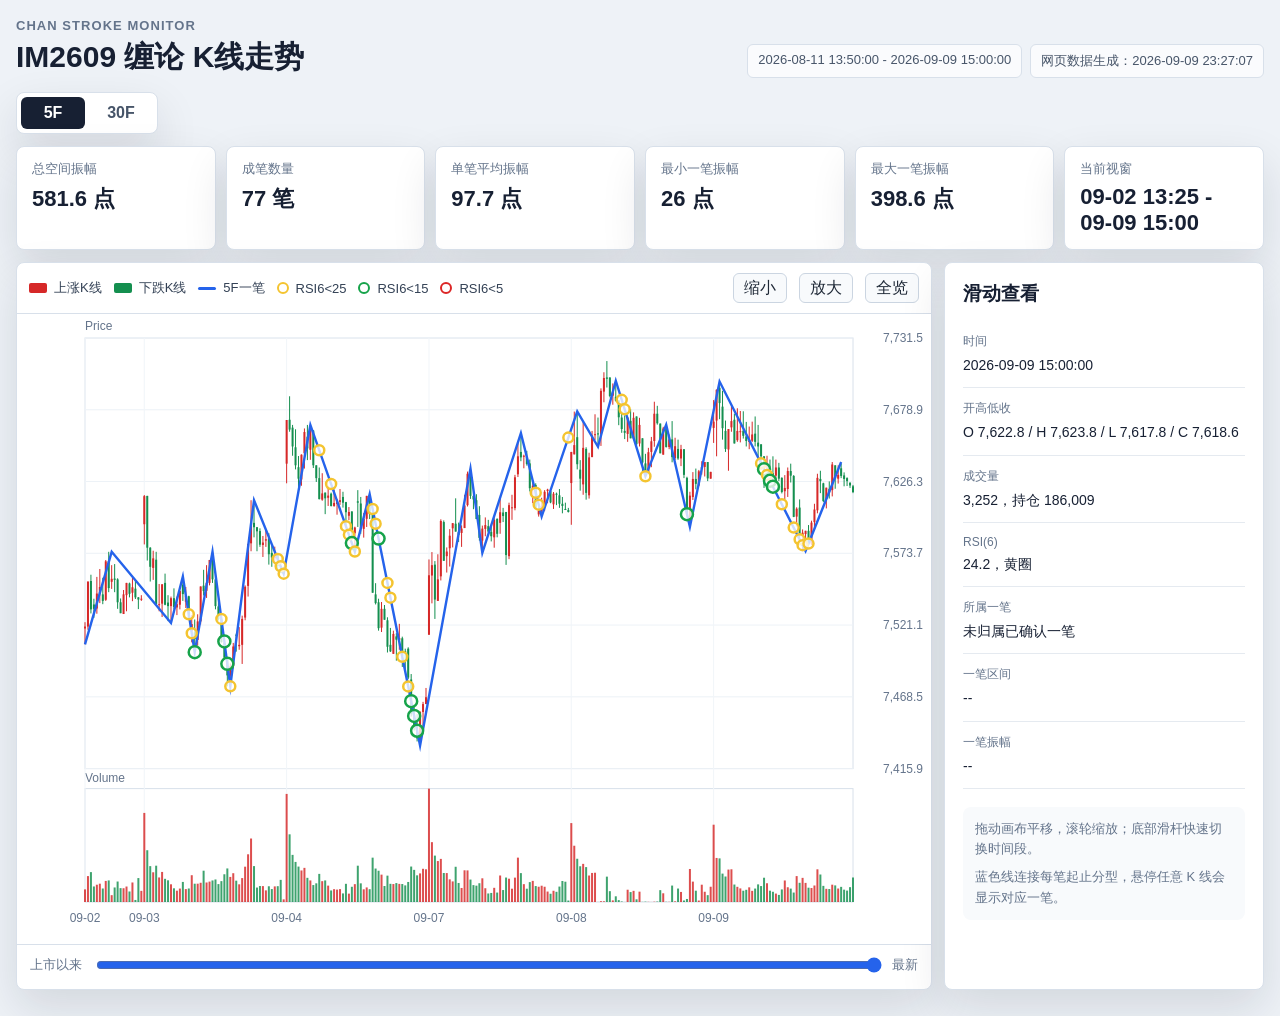
==== commit 7095caec: "Update IM2609 Chan 5F web data 2026-09-09" ====
--- a/index-standalone.html
+++ b/index-standalone.html
@@ -474,7 +474,7 @@
       </section>
     </main>
 
-    <script>window.IM2609_DATA = {"symbol":"IM2609","defaultLevel":"5F","rsiPeriod":6,"rsiMarkerRules":[{"below":25,"color":"yellow"},{"below":15,"color":"green"},{"below":5,"color":"red"}],"updatedAt":"2026-09-08 23:26:50","levels":{"5F":{"symbol":"IM2609","level":"5F","barLabel":"5分钟K线","rsiPeriod":6,"summary":{"raw_bars":"1023","processed_bars":"808","start_time":"2026-08-10 13:50:00","end_time":"2026-09-08 15:00:00","highest":"7882.6","lowest":"7301.0","total_space_points":"581.6","total_space_pct_from_low":"7.966","stroke_count":"80","up_strokes":"40","down_strokes":"40","avg_raw_bar_length":"14.03","median_raw_bar_length":"11.0","max_raw_bar_length":"50","avg_space_points":"95.722","median_space_points":"75.7","min_space_points":"26.0","max_space_points":"398.6","avg_space_pct":"1.2611","median_space_pct":"1.0001","min_space_pct":"0.3386","max_space_pct":"5.0915"},"bars":[{"index":0,"time":"2026-08-10 13:50:00","open":7566.6,"high":7582.0,"low":7564.0,"close":7568.2,"volume":2718,"openInterest":229949,"rsi6":50.0,"rsiMarker":null,"strokeNo":null},{"index":1,"time":"2026-08-10 13:55:00","open":7568.2,"high":7575.8,"low":7561.6,"close":7570.0,"volume":982,"openInterest":230320,"rsi6":100.0,"rsiMarker":null,"strokeNo":null},{"index":2,"time":"2026-08-10 14:00:00","open":7570.0,"high":7575.0,"low":7568.2,"close":7574.8,"volume":1276,"openInterest":230741,"rsi6":100.0,"rsiMarker":null,"strokeNo":1},{"index":3,"time":"2026-08-10 14:05:00","open":7573.8,"high":7586.8,"low":7569.4,"close":7586.8,"volume":2688,"openInterest":231216,"rsi6":100.0,"rsiMarker":null,"strokeNo":1},{"index":4,"time":"2026-08-10 14:10:00","open":7586.6,"high":7598.0,"low":7581.2,"close":7594.4,"volume":64,"openInterest":231911,"rsi6":100.0,"rsiMarker":null,"strokeNo":1},{"index":5,"time":"2026-08-10 14:15:00","open":7593.6,"high":7613.4,"low":7593.2,"close":7605.8,"volume":4,"openInterest":232602,"rsi6":100.0,"rsiMarker":null,"strokeNo":1},{"index":6,"time":"2026-08-10 14:20:00","open":7606.8,"high":7611.8,"low":7593.2,"close":7601.0,"volume":631,"openInterest":232950,"rsi6":78.927,"rsiMarker":null,"strokeNo":1},{"index":7,"time":"2026-08-10 14:25:00","open":7601.0,"high":7618.8,"low":7597.8,"close":7612.8,"volume":2427,"openInterest":233331,"rsi6":87.786,"rsiMarker":null,"strokeNo":1},{"index":8,"time":"2026-08-10 14:30:00","open":7612.8,"high":7614.6,"low":7603.4,"close":7614.6,"volume":969,"openInterest":233639,"rsi6":88.792,"rsiMarker":null,"strokeNo":1},{"index":9,"time":"2026-08-10 14:35:00","open":7615.0,"high":7619.8,"low":7599.6,"close":7600.4,"volume":1685,"openInterest":234249,"rsi6":46.492,"rsiMarker":null,"strokeNo":2},{"index":10,"time":"2026-08-10 14:40:00","open":7600.4,"high":7613.8,"low":7597.8,"close":7610.2,"volume":382,"openInterest":234811,"rsi6":63.358,"rsiMarker":null,"strokeNo":2},{"index":11,"time":"2026-08-10 14:45:00","open":7610.2,"high":7618.6,"low":7609.6,"close":7618.6,"volume":602,"openInterest":235411,"rsi6":73.414,"rsiMarker":null,"strokeNo":2},{"index":12,"time":"2026-08-10 14:50:00","open":7618.2,"high":7618.2,"low":7608.0,"close":7608.6,"volume":2202,"openInterest":235867,"rsi6":50.373,"rsiMarker":null,"strokeNo":2},{"index":13,"time":"2026-08-10 14:55:00","open":7608.6,"high":7613.6,"low":7607.4,"close":7611.2,"volume":805,"openInterest":236355,"rsi6":55.461,"rsiMarker":null,"strokeNo":2},{"index":14,"time":"2026-08-10 15:00:00","open":7611.6,"high":7614.6,"low":7607.8,"close":7608.2,"volume":3451,"openInterest":236883,"rsi6":47.581,"rsiMarker":null,"strokeNo":2},{"index":15,"time":"2026-08-11 09:35:00","open":7590.0,"high":7594.0,"low":7578.6,"close":7590.2,"volume":8716,"openInterest":232929,"rsi6":21.691,"rsiMarker":"yellow","strokeNo":2},{"index":16,"time":"2026-08-11 09:40:00","open":7590.0,"high":7592.0,"low":7550.2,"close":7550.2,"volume":7462,"openInterest":229872,"rsi6":8.055,"rsiMarker":"green","strokeNo":2},{"index":17,"time":"2026-08-11 09:45:00","open":7548.6,"high":7576.0,"low":7548.6,"close":7568.8,"volume":4653,"openInterest":228437,"rsi6":34.756,"rsiMarker":null,"strokeNo":3},{"index":18,"time":"2026-08-11 09:50:00","open":7569.2,"high":7586.6,"low":7563.0,"close":7583.6,"volume":4350,"openInterest":227540,"rsi6":50.703,"rsiMarker":null,"strokeNo":3},{"index":19,"time":"2026-08-11 09:55:00","open":7589.8,"high":7604.8,"low":7587.6,"close":7593.6,"volume":4357,"openInterest":226801,"rsi6":59.961,"rsiMarker":null,"strokeNo":3},{"index":20,"time":"2026-08-11 10:00:00","open":7593.8,"high":7602.8,"low":7587.4,"close":7591.8,"volume":2651,"openInterest":226642,"rsi6":57.252,"rsiMarker":null,"strokeNo":3},{"index":21,"time":"2026-08-11 10:05:00","open":7591.6,"high":7596.6,"low":7580.0,"close":7594.4,"volume":3322,"openInterest":226300,"rsi6":60.831,"rsiMarker":null,"strokeNo":3},{"index":22,"time":"2026-08-11 10:10:00","open":7593.8,"high":7603.8,"low":7586.0,"close":7601.8,"volume":2259,"openInterest":226023,"rsi6":70.629,"rsiMarker":null,"strokeNo":3},{"index":23,"time":"2026-08-11 10:15:00","open":7601.4,"high":7630.0,"low":7599.8,"close":7628.8,"volume":5084,"openInterest":225978,"rsi6":87.106,"rsiMarker":null,"strokeNo":3},{"index":24,"time":"2026-08-11 10:20:00","open":7628.8,"high":7637.6,"low":7625.2,"close":7629.2,"volume":4003,"openInterest":225876,"rsi6":87.254,"rsiMarker":null,"strokeNo":3},{"index":25,"time":"2026-08-11 10:25:00","open":7629.2,"high":7631.0,"low":7617.2,"close":7625.4,"volume":2582,"openInterest":225712,"rsi6":75.678,"rsiMarker":null,"strokeNo":3},{"index":26,"time":"2026-08-11 10:30:00","open":7625.4,"high":7636.4,"low":7619.8,"close":7631.2,"volume":2469,"openInterest":225539,"rsi6":81.05,"rsiMarker":null,"strokeNo":3},{"index":27,"time":"2026-08-11 10:35:00","open":7631.4,"high":7644.0,"low":7624.2,"close":7643.4,"volume":3062,"openInterest":225449,"rsi6":88.518,"rsiMarker":null,"strokeNo":3},{"index":28,"time":"2026-08-11 10:40:00","open":7643.4,"high":7658.0,"low":7634.2,"close":7656.2,"volume":3644,"openInterest":225158,"rsi6":92.728,"rsiMarker":null,"strokeNo":3},{"index":29,"time":"2026-08-11 10:45:00","open":7656.0,"high":7675.0,"low":7655.0,"close":7667.2,"volume":4195,"openInterest":225330,"rsi6":94.954,"rsiMarker":null,"strokeNo":3},{"index":30,"time":"2026-08-11 10:50:00","open":7667.0,"high":7678.6,"low":7659.4,"close":7668.6,"volume":3449,"openInterest":225169,"rsi6":95.215,"rsiMarker":null,"strokeNo":3},{"index":31,"time":"2026-08-11 10:55:00","open":7669.0,"high":7687.4,"low":7662.0,"close":7685.4,"volume":2786,"openInterest":225336,"rsi6":97.44,"rsiMarker":null,"strokeNo":3},{"index":32,"time":"2026-08-11 11:00:00","open":7685.8,"high":7688.2,"low":7678.2,"close":7685.8,"volume":2126,"openInterest":225296,"rsi6":97.479,"rsiMarker":null,"strokeNo":3},{"index":33,"time":"2026-08-11 11:05:00","open":7685.4,"high":7691.8,"low":7674.0,"close":7683.0,"volume":2717,"openInterest":225247,"rsi6":84.797,"rsiMarker":null,"strokeNo":4},{"index":34,"time":"2026-08-11 11:10:00","open":7683.0,"high":7687.6,"low":7667.2,"close":7675.6,"volume":3143,"openInterest":225252,"rsi6":57.242,"rsiMarker":null,"strokeNo":4},{"index":35,"time":"2026-08-11 11:15:00","open":7677.8,"high":7683.2,"low":7669.8,"close":7675.4,"volume":2344,"openInterest":225561,"rsi6":56.547,"rsiMarker":null,"strokeNo":4},{"index":36,"time":"2026-08-11 11:20:00","open":7675.6,"high":7679.2,"low":7661.0,"close":7661.0,"volume":2588,"openInterest":225807,"rsi6":25.422,"rsiMarker":null,"strokeNo":4},{"index":37,"time":"2026-08-11 11:25:00","open":7661.8,"high":7667.8,"low":7652.0,"close":7661.2,"volume":2848,"openInterest":225884,"rsi6":26.212,"rsiMarker":null,"strokeNo":4},{"index":38,"time":"2026-08-11 11:30:00","open":7662.0,"high":7673.2,"low":7660.4,"close":7663.4,"volume":2040,"openInterest":226169,"rsi6":36.558,"rsiMarker":null,"strokeNo":4},{"index":39,"time":"2026-08-11 13:05:00","open":7659.8,"high":7663.4,"low":7640.0,"close":7642.0,"volume":3291,"openInterest":226561,"rsi6":12.565,"rsiMarker":"green","strokeNo":4},{"index":40,"time":"2026-08-11 13:10:00","open":7643.0,"high":7657.4,"low":7640.0,"close":7652.8,"volume":56,"openInterest":226988,"rsi6":40.264,"rsiMarker":null,"strokeNo":4},{"index":41,"time":"2026-08-11 13:15:00","open":7652.2,"high":7664.4,"low":7650.8,"close":7663.0,"volume":1923,"openInterest":227578,"rsi6":57.899,"rsiMarker":null,"strokeNo":4},{"index":42,"time":"2026-08-11 13:20:00","open":7662.6,"high":7676.4,"low":7662.2,"close":7667.4,"volume":2448,"openInterest":228083,"rsi6":64.27,"rsiMarker":null,"strokeNo":4},{"index":43,"time":"2026-08-11 13:25:00","open":7668.6,"high":7671.2,"low":7660.0,"close":7661.6,"volume":1673,"openInterest":228498,"rsi6":50.241,"rsiMarker":null,"strokeNo":4},{"index":44,"time":"2026-08-11 13:30:00","open":7661.6,"high":7661.6,"low":7634.8,"close":7640.0,"volume":3651,"openInterest":228922,"rsi6":23.498,"rsiMarker":"yellow","strokeNo":4},{"index":45,"time":"2026-08-11 13:35:00","open":7639.2,"high":7651.6,"low":7633.0,"close":7650.0,"volume":2953,"openInterest":229368,"rsi6":43.121,"rsiMarker":null,"strokeNo":5},{"index":46,"time":"2026-08-11 13:40:00","open":7649.4,"high":7668.8,"low":7649.4,"close":7660.2,"volume":2690,"openInterest":229885,"rsi6":58.37,"rsiMarker":null,"strokeNo":5},{"index":47,"time":"2026-08-11 13:45:00","open":7660.2,"high":7664.2,"low":7651.6,"close":7653.8,"volume":1655,"openInterest":230220,"rsi6":47.244,"rsiMarker":null,"strokeNo":5},{"index":48,"time":"2026-08-11 13:50:00","open":7654.0,"high":7656.8,"low":7644.4,"close":7650.2,"volume":1815,"openInterest":230500,"rsi6":41.078,"rsiMarker":null,"strokeNo":5},{"index":49,"time":"2026-08-11 13:55:00","open":7651.0,"high":7651.2,"low":7641.0,"close":7646.2,"volume":1676,"openInterest":230768,"rsi6":34.146,"rsiMarker":null,"strokeNo":5},{"index":50,"time":"2026-08-11 14:00:00","open":7646.4,"high":7652.4,"low":7637.0,"close":7644.6,"volume":1823,"openInterest":231170,"rsi6":31.197,"rsiMarker":null,"strokeNo":5},{"index":51,"time":"2026-08-11 14:05:00","open":7636.0,"high":7647.2,"low":7633.6,"close":7645.0,"volume":1966,"openInterest":231757,"rsi6":33.216,"rsiMarker":null,"strokeNo":5},{"index":52,"time":"2026-08-11 14:10:00","open":7648.8,"high":7649.0,"low":7635.2,"close":7640.8,"volume":1747,"openInterest":232207,"rsi6":23.208,"rsiMarker":"yellow","strokeNo":5},{"index":53,"time":"2026-08-11 14:15:00","open":7640.8,"high":7659.4,"low":7636.8,"close":7637.6,"volume":2942,"openInterest":232758,"rsi6":17.563,"rsiMarker":"yellow","strokeNo":6},{"index":54,"time":"2026-08-11 14:20:00","open":7632.4,"high":7638.4,"low":7627.0,"close":7627.0,"volume":3020,"openInterest":233456,"rsi6":8.254,"rsiMarker":"green","strokeNo":6},{"index":55,"time":"2026-08-11 14:25:00","open":7625.4,"high":7628.6,"low":7615.0,"close":7615.8,"volume":3016,"openInterest":234109,"rsi6":4.626,"rsiMarker":"red","strokeNo":6},{"index":56,"time":"2026-08-11 14:30:00","open":7608.4,"high":7609.4,"low":7597.6,"close":7607.2,"volume":4104,"openInterest":235145,"rsi6":3.142,"rsiMarker":"red","strokeNo":6},{"index":57,"time":"2026-08-11 14:35:00","open":7612.8,"high":7613.2,"low":7603.2,"close":7604.2,"volume":2129,"openInterest":236200,"rsi6":2.716,"rsiMarker":"red","strokeNo":6},{"index":58,"time":"2026-08-11 14:40:00","open":7601.0,"high":7603.6,"low":7595.2,"close":7597.4,"volume":2601,"openInterest":236988,"rsi6":1.9,"rsiMarker":"red","strokeNo":6},{"index":59,"time":"2026-08-11 14:45:00","open":7597.0,"high":7611.8,"low":7589.2,"close":7607.4,"volume":4017,"openInterest":238226,"rsi6":39.406,"rsiMarker":null,"strokeNo":7},{"index":60,"time":"2026-08-11 14:50:00","open":7613.6,"high":7615.8,"low":7605.0,"close":7614.0,"volume":1283,"openInterest":239180,"rsi6":55.224,"rsiMarker":null,"strokeNo":7},{"index":61,"time":"2026-08-11 14:55:00","open":7608.8,"high":7613.0,"low":7603.6,"close":7605.4,"volume":603,"openInterest":240082,"rsi6":37.409,"rsiMarker":null,"strokeNo":7},{"index":62,"time":"2026-08-11 15:00:00","open":7608.8,"high":7614.0,"low":7607.6,"close":7613.2,"volume":3592,"openInterest":241465,"rsi6":55.597,"rsiMarker":null,"strokeNo":7},{"index":63,"time":"2026-08-12 09:35:00","open":7629.2,"high":7629.8,"low":7624.2,"close":7629.0,"volume":321,"openInterest":236856,"rsi6":75.657,"rsiMarker":null,"strokeNo":7},{"index":64,"time":"2026-08-12 09:40:00","open":7628.8,"high":7647.0,"low":7624.2,"close":7644.2,"volume":709,"openInterest":234739,"rsi6":84.866,"rsiMarker":null,"strokeNo":7},{"index":65,"time":"2026-08-12 09:45:00","open":7643.8,"high":7665.2,"low":7628.2,"close":7665.2,"volume":161,"openInterest":232927,"rsi6":91.261,"rsiMarker":null,"strokeNo":7},{"index":66,"time":"2026-08-12 09:50:00","open":7661.4,"high":7662.2,"low":7652.4,"close":7662.2,"volume":34,"openInterest":231732,"rsi6":84.149,"rsiMarker":null,"strokeNo":7},{"index":67,"time":"2026-08-12 09:55:00","open":7661.6,"high":7667.6,"low":7652.6,"close":7653.6,"volume":1493,"openInterest":230943,"rsi6":64.103,"rsiMarker":null,"strokeNo":7},{"index":68,"time":"2026-08-12 10:00:00","open":7658.4,"high":7658.4,"low":7651.8,"close":7651.8,"volume":35,"openInterest":229840,"rsi6":59.92,"rsiMarker":null,"strokeNo":7},{"index":69,"time":"2026-08-12 10:05:00","open":7640.2,"high":7660.0,"low":7640.2,"close":7655.2,"volume":43,"openInterest":229076,"rsi6":65.818,"rsiMarker":null,"strokeNo":7},{"index":70,"time":"2026-08-12 10:10:00","open":7660.4,"high":7660.4,"low":7660.0,"close":7660.0,"volume":17,"openInterest":228599,"rsi6":73.52,"rsiMarker":null,"strokeNo":7},{"index":71,"time":"2026-08-12 10:15:00","open":7661.0,"high":7663.0,"low":7653.0,"close":7654.6,"volume":45,"openInterest":228153,"rsi6":54.263,"rsiMarker":null,"strokeNo":7},{"index":72,"time":"2026-08-12 10:20:00","open":7653.4,"high":7666.8,"low":7651.2,"close":7661.4,"volume":1628,"openInterest":227720,"rsi6":68.711,"rsiMarker":null,"strokeNo":7},{"index":73,"time":"2026-08-12 10:25:00","open":7661.4,"high":7674.6,"low":7657.0,"close":7667.4,"volume":28,"openInterest":227234,"rsi6":77.494,"rsiMarker":null,"strokeNo":7},{"index":74,"time":"2026-08-12 10:30:00","open":7667.4,"high":7670.4,"low":7659.4,"close":7660.6,"volume":9,"openInterest":226963,"rsi6":53.615,"rsiMarker":null,"strokeNo":7},{"index":75,"time":"2026-08-12 10:35:00","open":7661.4,"high":7672.0,"low":7660.6,"close":7670.0,"volume":929,"openInterest":226646,"rsi6":70.943,"rsiMarker":null,"strokeNo":7},{"index":76,"time":"2026-08-12 10:40:00","open":7670.0,"high":7699.8,"low":7668.8,"close":7698.6,"volume":15,"openInterest":225627,"rsi6":88.786,"rsiMarker":null,"strokeNo":7},{"index":77,"time":"2026-08-12 10:45:00","open":7700.8,"high":7707.4,"low":7694.4,"close":7696.2,"volume":2418,"openInterest":225421,"rsi6":82.812,"rsiMarker":null,"strokeNo":8},{"index":78,"time":"2026-08-12 10:50:00","open":7696.2,"high":7703.6,"low":7691.8,"close":7700.8,"volume":1367,"openInterest":225241,"rsi6":85.441,"rsiMarker":null,"strokeNo":8},{"index":79,"time":"2026-08-12 10:55:00","open":7697.6,"high":7698.8,"low":7683.4,"close":7683.4,"volume":1668,"openInterest":225191,"rsi6":47.206,"rsiMarker":null,"strokeNo":8},{"index":80,"time":"2026-08-12 11:00:00","open":7684.2,"high":7690.4,"low":7677.4,"close":7679.0,"volume":1744,"openInterest":224903,"rsi6":40.751,"rsiMarker":null,"strokeNo":8},{"index":81,"time":"2026-08-12 11:05:00","open":7701.6,"high":7702.6,"low":7699.2,"close":7701.4,"volume":81,"openInterest":224896,"rsi6":69.996,"rsiMarker":null,"strokeNo":8},{"index":82,"time":"2026-08-12 11:10:00","open":7701.4,"high":7703.4,"low":7698.4,"close":7703.2,"volume":84,"openInterest":224826,"rsi6":71.574,"rsiMarker":null,"strokeNo":8},{"index":83,"time":"2026-08-12 11:15:00","open":7706.6,"high":7707.0,"low":7698.0,"close":7701.6,"volume":153,"openInterest":224694,"rsi6":67.176,"rsiMarker":null,"strokeNo":8},{"index":84,"time":"2026-08-12 11:20:00","open":7697.0,"high":7704.4,"low":7696.4,"close":7703.8,"volume":214,"openInterest":224482,"rsi6":70.648,"rsiMarker":null,"strokeNo":8},{"index":85,"time":"2026-08-12 11:25:00","open":7699.2,"high":7702.2,"low":7695.2,"close":7699.4,"volume":88,"openInterest":224305,"rsi6":54.506,"rsiMarker":null,"strokeNo":8},{"index":86,"time":"2026-08-12 11:30:00","open":7700.2,"high":7705.0,"low":7695.0,"close":7703.6,"volume":1217,"openInterest":224219,"rsi6":65.148,"rsiMarker":null,"strokeNo":8},{"index":87,"time":"2026-08-12 13:05:00","open":7697.0,"high":7703.0,"low":7686.6,"close":7686.6,"volume":52,"openInterest":224150,"rsi6":28.014,"rsiMarker":null,"strokeNo":8},{"index":88,"time":"2026-08-12 13:10:00","open":7686.8,"high":7692.0,"low":7680.6,"close":7684.6,"volume":18,"openInterest":224046,"rsi6":25.61,"rsiMarker":null,"strokeNo":8},{"index":89,"time":"2026-08-12 13:15:00","open":7684.6,"high":7686.0,"low":7671.6,"close":7680.0,"volume":22,"openInterest":223886,"rsi6":20.065,"rsiMarker":"yellow","strokeNo":8},{"index":90,"time":"2026-08-12 13:20:00","open":7680.0,"high":7684.8,"low":7674.0,"close":7682.4,"volume":6,"openInterest":223725,"rsi6":30.98,"rsiMarker":null,"strokeNo":8},{"index":91,"time":"2026-08-12 13:25:00","open":7682.0,"high":7682.6,"low":7652.2,"close":7652.2,"volume":35,"openInterest":223656,"rsi6":9.097,"rsiMarker":"green","strokeNo":8},{"index":92,"time":"2026-08-12 13:30:00","open":7652.2,"high":7664.8,"low":7650.2,"close":7655.0,"volume":18,"openInterest":223714,"rsi6":16.731,"rsiMarker":"yellow","strokeNo":9},{"index":93,"time":"2026-08-12 13:35:00","open":7654.6,"high":7672.6,"low":7652.2,"close":7666.6,"volume":139,"openInterest":223999,"rsi6":44.007,"rsiMarker":null,"strokeNo":9},{"index":94,"time":"2026-08-12 13:40:00","open":7666.4,"high":7679.8,"low":7664.0,"close":7673.2,"volume":859,"openInterest":224368,"rsi6":55.594,"rsiMarker":null,"strokeNo":9},{"index":95,"time":"2026-08-12 13:45:00","open":7662.4,"high":7662.4,"low":7662.4,"close":7662.4,"volume":7,"openInterest":224684,"rsi6":37.715,"rsiMarker":null,"strokeNo":9},{"index":96,"time":"2026-08-12 13:50:00","open":7658.2,"high":7675.0,"low":7656.4,"close":7673.8,"volume":1725,"openInterest":225052,"rsi6":57.78,"rsiMarker":null,"strokeNo":9},{"index":97,"time":"2026-08-12 13:55:00","open":7675.2,"high":7677.6,"low":7675.2,"close":7677.0,"volume":57,"openInterest":225530,"rsi6":62.524,"rsiMarker":null,"strokeNo":9},{"index":98,"time":"2026-08-12 14:00:00","open":7680.0,"high":7680.0,"low":7677.0,"close":7677.8,"volume":13,"openInterest":225850,"rsi6":63.942,"rsiMarker":null,"strokeNo":9},{"index":99,"time":"2026-08-12 14:05:00","open":7675.0,"high":7679.8,"low":7667.0,"close":7672.2,"volume":19,"openInterest":226461,"rsi6":46.644,"rsiMarker":null,"strokeNo":9},{"index":100,"time":"2026-08-12 14:10:00","open":7677.8,"high":7677.8,"low":7669.8,"close":7674.8,"volume":488,"openInterest":226874,"rsi6":54.623,"rsiMarker":null,"strokeNo":9},{"index":101,"time":"2026-08-12 14:15:00","open":7674.8,"high":7678.8,"low":7669.6,"close":7678.6,"volume":1283,"openInterest":227328,"rsi6":65.255,"rsiMarker":null,"strokeNo":9},{"index":102,"time":"2026-08-12 14:20:00","open":7680.0,"high":7688.0,"low":7679.0,"close":7686.2,"volume":656,"openInterest":227731,"rsi6":79.019,"rsiMarker":null,"strokeNo":9},{"index":103,"time":"2026-08-12 14:25:00","open":7685.8,"high":7688.6,"low":7674.0,"close":7686.0,"volume":1716,"openInterest":228031,"rsi6":77.883,"rsiMarker":null,"strokeNo":9},{"index":104,"time":"2026-08-12 14:30:00","open":7686.0,"high":7694.2,"low":7679.0,"close":7691.2,"volume":156,"openInterest":228305,"rsi6":85.484,"rsiMarker":null,"strokeNo":9},{"index":105,"time":"2026-08-12 14:35:00","open":7683.2,"high":7687.8,"low":7683.2,"close":7687.4,"volume":86,"openInterest":228563,"rsi6":63.246,"rsiMarker":null,"strokeNo":9},{"index":106,"time":"2026-08-12 14:40:00","open":7687.8,"high":7693.4,"low":7683.6,"close":7693.0,"volume":1347,"openInterest":228897,"rsi6":76.083,"rsiMarker":null,"strokeNo":9},{"index":107,"time":"2026-08-12 14:45:00","open":7691.8,"high":7692.6,"low":7687.4,"close":7691.8,"volume":254,"openInterest":229244,"rsi6":68.867,"rsiMarker":null,"strokeNo":9},{"index":108,"time":"2026-08-12 14:50:00","open":7691.8,"high":7692.0,"low":7685.0,"close":7687.2,"volume":1852,"openInterest":229648,"rsi6":45.638,"rsiMarker":null,"strokeNo":9},{"index":109,"time":"2026-08-12 14:55:00","open":7686.6,"high":7687.2,"low":7677.8,"close":7681.6,"volume":570,"openInterest":230188,"rsi6":28.979,"rsiMarker":null,"strokeNo":9},{"index":110,"time":"2026-08-12 15:00:00","open":7682.0,"high":7683.2,"low":7675.2,"close":7677.4,"volume":4016,"openInterest":231319,"rsi6":20.95,"rsiMarker":"yellow","strokeNo":9},{"index":111,"time":"2026-08-13 09:35:00","open":7756.0,"high":7757.0,"low":7752.0,"close":7754.4,"volume":114,"openInterest":226241,"rsi6":90.255,"rsiMarker":null,"strokeNo":9},{"index":112,"time":"2026-08-13 09:40:00","open":7751.4,"high":7776.0,"low":7745.4,"close":7753.4,"volume":5161,"openInterest":224393,"rsi6":88.839,"rsiMarker":null,"strokeNo":10},{"index":113,"time":"2026-08-13 09:45:00","open":7754.6,"high":7765.0,"low":7745.8,"close":7765.0,"volume":147,"openInterest":223037,"rsi6":91.105,"rsiMarker":null,"strokeNo":10},{"index":114,"time":"2026-08-13 09:50:00","open":7763.8,"high":7771.0,"low":7741.8,"close":7742.0,"volume":2891,"openInterest":222360,"rsi6":58.263,"rsiMarker":null,"strokeNo":10},{"index":115,"time":"2026-08-13 09:55:00","open":7742.0,"high":7753.6,"low":7725.2,"close":7729.0,"volume":1331,"openInterest":222077,"rsi6":45.332,"rsiMarker":null,"strokeNo":10},{"index":116,"time":"2026-08-13 10:00:00","open":7729.0,"high":7755.2,"low":7728.8,"close":7746.8,"volume":51,"openInterest":221980,"rsi6":61.649,"rsiMarker":null,"strokeNo":10},{"index":117,"time":"2026-08-13 10:05:00","open":7739.4,"high":7760.4,"low":7737.8,"close":7750.8,"volume":2388,"openInterest":221808,"rsi6":64.941,"rsiMarker":null,"strokeNo":10},{"index":118,"time":"2026-08-13 10:10:00","open":7752.4,"high":7769.0,"low":7750.4,"close":7762.4,"volume":1935,"openInterest":221876,"rsi6":74.001,"rsiMarker":null,"strokeNo":10},{"index":119,"time":"2026-08-13 10:15:00","open":7762.4,"high":7770.8,"low":7757.0,"close":7758.0,"volume":2307,"openInterest":221692,"rsi6":65.071,"rsiMarker":null,"strokeNo":10},{"index":120,"time":"2026-08-13 10:20:00","open":7762.6,"high":7762.8,"low":7752.2,"close":7760.0,"volume":16,"openInterest":221572,"rsi6":67.562,"rsiMarker":null,"strokeNo":10},{"index":121,"time":"2026-08-13 10:25:00","open":7760.0,"high":7765.2,"low":7753.8,"close":7755.8,"volume":30,"openInterest":221477,"rsi6":55.851,"rsiMarker":null,"strokeNo":10},{"index":122,"time":"2026-08-13 10:30:00","open":7759.6,"high":7762.6,"low":7746.0,"close":7746.2,"volume":15,"openInterest":221319,"rsi6":35.925,"rsiMarker":null,"strokeNo":10},{"index":123,"time":"2026-08-13 10:35:00","open":7746.0,"high":7751.2,"low":7732.8,"close":7738.8,"volume":384,"openInterest":221519,"rsi6":25.938,"rsiMarker":null,"strokeNo":10},{"index":124,"time":"2026-08-13 10:40:00","open":7732.4,"high":7735.8,"low":7728.0,"close":7732.8,"volume":158,"openInterest":221743,"rsi6":19.717,"rsiMarker":"yellow","strokeNo":10},{"index":125,"time":"2026-08-13 10:45:00","open":7731.6,"high":7738.8,"low":7730.8,"close":7733.0,"volume":56,"openInterest":221616,"rsi6":20.605,"rsiMarker":"yellow","strokeNo":10},{"index":126,"time":"2026-08-13 10:50:00","open":7735.0,"high":7735.4,"low":7730.0,"close":7730.2,"volume":138,"openInterest":221615,"rsi6":16.932,"rsiMarker":"yellow","strokeNo":10},{"index":127,"time":"2026-08-13 10:55:00","open":7733.8,"high":7737.0,"low":7716.2,"close":7727.0,"volume":1511,"openInterest":221771,"rsi6":13.174,"rsiMarker":"green","strokeNo":11},{"index":128,"time":"2026-08-13 11:00:00","open":7731.0,"high":7736.4,"low":7727.6,"close":7731.8,"volume":188,"openInterest":221887,"rsi6":40.777,"rsiMarker":null,"strokeNo":11},{"index":129,"time":"2026-08-13 11:05:00","open":7731.8,"high":7739.8,"low":7730.2,"close":7735.6,"volume":14,"openInterest":221913,"rsi6":56.207,"rsiMarker":null,"strokeNo":11},{"index":130,"time":"2026-08-13 11:10:00","open":7736.2,"high":7739.2,"low":7725.6,"close":7726.0,"volume":340,"openInterest":221919,"rsi6":29.252,"rsiMarker":null,"strokeNo":11},{"index":131,"time":"2026-08-13 11:15:00","open":7722.8,"high":7724.0,"low":7721.0,"close":7721.0,"volume":33,"openInterest":222190,"rsi6":21.673,"rsiMarker":"yellow","strokeNo":11},{"index":132,"time":"2026-08-13 11:20:00","open":7729.0,"high":7729.4,"low":7727.0,"close":7729.4,"volume":18,"openInterest":222144,"rsi6":51.331,"rsiMarker":null,"strokeNo":11},{"index":133,"time":"2026-08-13 11:25:00","open":7735.6,"high":7739.4,"low":7733.2,"close":7736.4,"volume":108,"openInterest":222120,"rsi6":66.243,"rsiMarker":null,"strokeNo":11},{"index":134,"time":"2026-08-13 11:30:00","open":7734.8,"high":7739.6,"low":7731.0,"close":7734.8,"volume":277,"openInterest":222158,"rsi6":60.328,"rsiMarker":null,"strokeNo":11},{"index":135,"time":"2026-08-13 13:05:00","open":7735.0,"high":7749.2,"low":7734.2,"close":7746.8,"volume":9,"openInterest":222480,"rsi6":79.525,"rsiMarker":null,"strokeNo":11},{"index":136,"time":"2026-08-13 13:10:00","open":7746.0,"high":7757.4,"low":7745.8,"close":7754.6,"volume":71,"openInterest":222744,"rsi6":85.785,"rsiMarker":null,"strokeNo":12},{"index":137,"time":"2026-08-13 13:15:00","open":7754.6,"high":7755.6,"low":7744.2,"close":7744.2,"volume":22,"openInterest":222880,"rsi6":54.616,"rsiMarker":null,"strokeNo":12},{"index":138,"time":"2026-08-13 13:20:00","open":7744.8,"high":7745.8,"low":7725.0,"close":7728.8,"volume":43,"openInterest":222996,"rsi6":31.152,"rsiMarker":null,"strokeNo":12},{"index":139,"time":"2026-08-13 13:25:00","open":7728.8,"high":7736.6,"low":7721.2,"close":7726.0,"volume":115,"openInterest":223352,"rsi6":28.081,"rsiMarker":null,"strokeNo":12},{"index":140,"time":"2026-08-13 13:30:00","open":7727.0,"high":7735.8,"low":7723.0,"close":7732.4,"volume":25,"openInterest":223554,"rsi6":45.328,"rsiMarker":null,"strokeNo":12},{"index":141,"time":"2026-08-13 13:35:00","open":7733.0,"high":7734.8,"low":7725.8,"close":7726.8,"volume":1792,"openInterest":223612,"rsi6":35.036,"rsiMarker":null,"strokeNo":12},{"index":142,"time":"2026-08-13 13:40:00","open":7725.6,"high":7732.6,"low":7720.2,"close":7722.0,"volume":1167,"openInterest":224002,"rsi6":27.533,"rsiMarker":null,"strokeNo":12},{"index":143,"time":"2026-08-13 13:45:00","open":7721.0,"high":7721.4,"low":7706.2,"close":7707.8,"volume":1517,"openInterest":224628,"rsi6":14.592,"rsiMarker":"green","strokeNo":12},{"index":144,"time":"2026-08-13 13:50:00","open":7707.8,"high":7714.8,"low":7696.4,"close":7697.2,"volume":3052,"openInterest":225122,"rsi6":9.786,"rsiMarker":"green","strokeNo":12},{"index":145,"time":"2026-08-13 13:55:00","open":7697.0,"high":7713.4,"low":7697.0,"close":7706.6,"volume":2632,"openInterest":225863,"rsi6":35.971,"rsiMarker":null,"strokeNo":12},{"index":146,"time":"2026-08-13 14:00:00","open":7707.0,"high":7709.0,"low":7690.4,"close":7690.4,"volume":188,"openInterest":226687,"rsi6":21.155,"rsiMarker":"yellow","strokeNo":12},{"index":147,"time":"2026-08-13 14:05:00","open":7690.4,"high":7703.8,"low":7688.8,"close":7701.8,"volume":1150,"openInterest":227512,"rsi6":43.914,"rsiMarker":null,"strokeNo":12},{"index":148,"time":"2026-08-13 14:10:00","open":7705.4,"high":7708.4,"low":7702.2,"close":7703.4,"volume":45,"openInterest":228235,"rsi6":46.924,"rsiMarker":null,"strokeNo":12},{"index":149,"time":"2026-08-13 14:15:00","open":7702.2,"high":7703.6,"low":7695.4,"close":7700.0,"volume":1001,"openInterest":228571,"rsi6":40.463,"rsiMarker":null,"strokeNo":12},{"index":150,"time":"2026-08-13 14:20:00","open":7689.8,"high":7691.2,"low":7688.8,"close":7688.8,"volume":65,"openInterest":228959,"rsi6":24.748,"rsiMarker":"yellow","strokeNo":12},{"index":151,"time":"2026-08-13 14:25:00","open":7685.4,"high":7698.4,"low":7682.6,"close":7695.8,"volume":795,"openInterest":229554,"rsi6":43.835,"rsiMarker":null,"strokeNo":12},{"index":152,"time":"2026-08-13 14:30:00","open":7696.6,"high":7697.4,"low":7674.8,"close":7688.6,"volume":2851,"openInterest":230392,"rsi6":32.108,"rsiMarker":null,"strokeNo":12},{"index":153,"time":"2026-08-13 14:35:00","open":7672.0,"high":7673.2,"low":7663.8,"close":7664.0,"volume":139,"openInterest":231432,"rsi6":14.084,"rsiMarker":"green","strokeNo":12},{"index":154,"time":"2026-08-13 14:40:00","open":7659.4,"high":7659.4,"low":7653.8,"close":7655.0,"volume":316,"openInterest":232545,"rsi6":10.939,"rsiMarker":"green","strokeNo":12},{"index":155,"time":"2026-08-13 14:45:00","open":7647.4,"high":7651.2,"low":7633.6,"close":7649.2,"volume":4635,"openInterest":233483,"rsi6":9.105,"rsiMarker":"green","strokeNo":12},{"index":156,"time":"2026-08-13 14:50:00","open":7647.6,"high":7656.6,"low":7636.4,"close":7643.6,"volume":3992,"openInterest":234785,"rsi6":7.422,"rsiMarker":"green","strokeNo":12},{"index":157,"time":"2026-08-13 14:55:00","open":7637.4,"high":7639.8,"low":7627.0,"close":7627.2,"volume":50,"openInterest":236058,"rsi6":4.223,"rsiMarker":"red","strokeNo":12},{"index":158,"time":"2026-08-13 15:00:00","open":7628.0,"high":7639.6,"low":7628.0,"close":7634.2,"volume":276,"openInterest":238326,"rsi6":23.84,"rsiMarker":"yellow","strokeNo":13},{"index":159,"time":"2026-08-14 09:35:00","open":7671.0,"high":7677.8,"low":7650.8,"close":7671.4,"volume":9792,"openInterest":233737,"rsi6":69.824,"rsiMarker":null,"strokeNo":13},{"index":160,"time":"2026-08-14 09:40:00","open":7672.6,"high":7684.4,"low":7653.8,"close":7681.4,"volume":5682,"openInterest":231269,"rsi6":75.411,"rsiMarker":null,"strokeNo":13},{"index":161,"time":"2026-08-14 09:45:00","open":7682.0,"high":7694.6,"low":7658.0,"close":7666.0,"volume":4855,"openInterest":229504,"rsi6":53.896,"rsiMarker":null,"strokeNo":13},{"index":162,"time":"2026-08-14 09:50:00","open":7664.4,"high":7687.6,"low":7663.0,"close":7676.0,"volume":3006,"openInterest":228426,"rsi6":63.391,"rsiMarker":null,"strokeNo":13},{"index":163,"time":"2026-08-14 09:55:00","open":7672.8,"high":7684.6,"low":7668.2,"close":7674.0,"volume":2599,"openInterest":227624,"rsi6":59.935,"rsiMarker":null,"strokeNo":13},{"index":164,"time":"2026-08-14 10:00:00","open":7672.4,"high":7685.2,"low":7670.0,"close":7680.8,"volume":2582,"openInterest":227018,"rsi6":68.19,"rsiMarker":null,"strokeNo":13},{"index":165,"time":"2026-08-14 10:05:00","open":7679.6,"high":7690.4,"low":7676.8,"close":7681.8,"volume":2487,"openInterest":226226,"rsi6":69.485,"rsiMarker":null,"strokeNo":13},{"index":166,"time":"2026-08-14 10:10:00","open":7681.0,"high":7685.0,"low":7652.6,"close":7659.8,"volume":3554,"openInterest":225550,"rsi6":30.835,"rsiMarker":null,"strokeNo":13},{"index":167,"time":"2026-08-14 10:15:00","open":7659.8,"high":7668.0,"low":7647.2,"close":7665.6,"volume":3957,"openInterest":224873,"rsi6":42.616,"rsiMarker":null,"strokeNo":13},{"index":168,"time":"2026-08-14 10:20:00","open":7665.6,"high":7671.2,"low":7655.0,"close":7655.0,"volume":2232,"openInterest":224676,"rsi6":29.681,"rsiMarker":null,"strokeNo":13},{"index":169,"time":"2026-08-14 10:25:00","open":7655.2,"high":7669.4,"low":7645.0,"close":7648.2,"volume":2894,"openInterest":224494,"rsi6":23.323,"rsiMarker":"yellow","strokeNo":13},{"index":170,"time":"2026-08-14 10:30:00","open":7647.6,"high":7656.0,"low":7642.0,"close":7649.4,"volume":2257,"openInterest":224217,"rsi6":27.177,"rsiMarker":null,"strokeNo":13},{"index":171,"time":"2026-08-14 10:35:00","open":7649.0,"high":7669.0,"low":7648.8,"close":7667.2,"volume":2646,"openInterest":223785,"rsi6":64.368,"rsiMarker":null,"strokeNo":13},{"index":172,"time":"2026-08-14 10:40:00","open":7667.2,"high":7673.0,"low":7663.2,"close":7672.0,"volume":2365,"openInterest":223459,"rsi6":70.128,"rsiMarker":null,"strokeNo":13},{"index":173,"time":"2026-08-14 10:45:00","open":7672.0,"high":7676.6,"low":7662.0,"close":7665.6,"volume":2089,"openInterest":223421,"rsi6":53.873,"rsiMarker":null,"strokeNo":14},{"index":174,"time":"2026-08-14 10:50:00","open":7666.0,"high":7666.0,"low":7645.0,"close":7651.8,"volume":2505,"openInterest":223053,"rsi6":31.695,"rsiMarker":null,"strokeNo":14},{"index":175,"time":"2026-08-14 10:55:00","open":7651.8,"high":7653.4,"low":7630.2,"close":7633.6,"volume":3324,"openInterest":222702,"rsi6":18.008,"rsiMarker":"yellow","strokeNo":14},{"index":176,"time":"2026-08-14 11:00:00","open":7633.2,"high":7637.2,"low":7622.4,"close":7631.0,"volume":3643,"openInterest":222370,"rsi6":16.576,"rsiMarker":"yellow","strokeNo":14},{"index":177,"time":"2026-08-14 11:05:00","open":7631.0,"high":7631.0,"low":7610.0,"close":7613.4,"volume":3594,"openInterest":222160,"rsi6":9.453,"rsiMarker":"green","strokeNo":14},{"index":178,"time":"2026-08-14 11:10:00","open":7609.8,"high":7627.2,"low":7609.8,"close":7615.4,"volume":3194,"openInterest":222155,"rsi6":15.247,"rsiMarker":"yellow","strokeNo":14},{"index":179,"time":"2026-08-14 11:15:00","open":7615.6,"high":7624.0,"low":7609.2,"close":7614.4,"volume":2428,"openInterest":222263,"rsi6":14.593,"rsiMarker":"green","strokeNo":14},{"index":180,"time":"2026-08-14 11:20:00","open":7614.0,"high":7629.2,"low":7610.0,"close":7629.2,"volume":2557,"openInterest":222396,"rsi6":54.77,"rsiMarker":null,"strokeNo":14},{"index":181,"time":"2026-08-14 11:25:00","open":7629.2,"high":7632.4,"low":7618.0,"close":7624.4,"volume":2272,"openInterest":222559,"rsi6":45.13,"rsiMarker":null,"strokeNo":14},{"index":182,"time":"2026-08-14 11:30:00","open":7625.0,"high":7648.0,"low":7622.0,"close":7645.2,"volume":3006,"openInterest":222585,"rsi6":73.464,"rsiMarker":null,"strokeNo":14},{"index":183,"time":"2026-08-14 13:05:00","open":7641.8,"high":7646.8,"low":7621.0,"close":7623.6,"volume":2343,"openInterest":222955,"rsi6":41.962,"rsiMarker":null,"strokeNo":14},{"index":184,"time":"2026-08-14 13:10:00","open":7622.2,"high":7623.0,"low":7606.8,"close":7622.0,"volume":3337,"openInterest":223260,"rsi6":40.175,"rsiMarker":null,"strokeNo":14},{"index":185,"time":"2026-08-14 13:15:00","open":7622.0,"high":7623.8,"low":7611.0,"close":7611.8,"volume":1919,"openInterest":223327,"rsi6":29.113,"rsiMarker":null,"strokeNo":14},{"index":186,"time":"2026-08-14 13:20:00","open":7612.2,"high":7617.6,"low":7598.0,"close":7608.0,"volume":3413,"openInterest":223607,"rsi6":25.457,"rsiMarker":null,"strokeNo":14},{"index":187,"time":"2026-08-14 13:25:00","open":7606.0,"high":7612.0,"low":7599.2,"close":7610.4,"volume":2161,"openInterest":224132,"rsi6":32.907,"rsiMarker":null,"strokeNo":15},{"index":188,"time":"2026-08-14 13:30:00","open":7609.8,"high":7627.4,"low":7607.6,"close":7627.4,"volume":2932,"openInterest":224527,"rsi6":66.303,"rsiMarker":null,"strokeNo":15},{"index":189,"time":"2026-08-14 13:35:00","open":7627.0,"high":7629.8,"low":7616.0,"close":7629.0,"volume":2537,"openInterest":225042,"rsi6":68.378,"rsiMarker":null,"strokeNo":15},{"index":190,"time":"2026-08-14 13:40:00","open":7629.0,"high":7668.0,"low":7628.0,"close":7658.0,"volume":5740,"openInterest":225560,"rsi6":87.656,"rsiMarker":null,"strokeNo":15},{"index":191,"time":"2026-08-14 13:45:00","open":7655.2,"high":7660.0,"low":7637.0,"close":7654.8,"volume":3261,"openInterest":226044,"rsi6":80.111,"rsiMarker":null,"strokeNo":15},{"index":192,"time":"2026-08-14 13:50:00","open":7654.4,"high":7656.0,"low":7638.8,"close":7644.2,"volume":1989,"openInterest":226607,"rsi6":57.256,"rsiMarker":null,"strokeNo":15},{"index":193,"time":"2026-08-14 13:55:00","open":7644.2,"high":7673.6,"low":7642.2,"close":7665.0,"volume":3538,"openInterest":227074,"rsi6":76.037,"rsiMarker":null,"strokeNo":15},{"index":194,"time":"2026-08-14 14:00:00","open":7667.8,"high":7675.0,"low":7660.4,"close":7674.4,"volume":2441,"openInterest":227357,"rsi6":81.25,"rsiMarker":null,"strokeNo":15},{"index":195,"time":"2026-08-14 14:05:00","open":7674.2,"high":7676.0,"low":7653.2,"close":7653.6,"volume":2972,"openInterest":227696,"rsi6":48.54,"rsiMarker":null,"strokeNo":15},{"index":196,"time":"2026-08-14 14:10:00","open":7653.2,"high":7667.4,"low":7652.2,"close":7662.6,"volume":1743,"openInterest":227950,"rsi6":58.629,"rsiMarker":null,"strokeNo":15},{"index":197,"time":"2026-08-14 14:15:00","open":7665.8,"high":7680.8,"low":7665.2,"close":7675.8,"volume":2663,"openInterest":228081,"rsi6":70.504,"rsiMarker":null,"strokeNo":15},{"index":198,"time":"2026-08-14 14:20:00","open":7675.8,"high":7683.0,"low":7669.4,"close":7681.0,"volume":2594,"openInterest":228299,"rsi6":74.535,"rsiMarker":null,"strokeNo":16},{"index":199,"time":"2026-08-14 14:25:00","open":7680.2,"high":7680.2,"low":7667.8,"close":7677.6,"volume":1650,"openInterest":228485,"rsi6":66.247,"rsiMarker":null,"strokeNo":16},{"index":200,"time":"2026-08-14 14:30:00","open":7677.6,"high":7681.2,"low":7671.0,"close":7680.6,"volume":712,"openInterest":228611,"rsi6":70.323,"rsiMarker":null,"strokeNo":16},{"index":201,"time":"2026-08-14 14:35:00","open":7679.2,"high":7681.0,"low":7662.4,"close":7667.8,"volume":2226,"openInterest":229192,"rsi6":40.853,"rsiMarker":null,"strokeNo":16},{"index":202,"time":"2026-08-14 14:40:00","open":7668.6,"high":7669.2,"low":7653.6,"close":7655.6,"volume":2307,"openInterest":229435,"rsi6":26.201,"rsiMarker":null,"strokeNo":16},{"index":203,"time":"2026-08-14 14:45:00","open":7655.6,"high":7662.0,"low":7654.2,"close":7657.4,"volume":103,"openInterest":229649,"rsi6":31.291,"rsiMarker":null,"strokeNo":16},{"index":204,"time":"2026-08-14 14:50:00","open":7656.6,"high":7663.0,"low":7656.0,"close":7662.6,"volume":1728,"openInterest":230025,"rsi6":46.277,"rsiMarker":null,"strokeNo":16},{"index":205,"time":"2026-08-14 14:55:00","open":7659.4,"high":7664.8,"low":7657.2,"close":7661.2,"volume":2690,"openInterest":230388,"rsi6":42.762,"rsiMarker":null,"strokeNo":16},{"index":206,"time":"2026-08-14 15:00:00","open":7661.2,"high":7662.4,"low":7650.2,"close":7650.2,"volume":3899,"openInterest":231293,"rsi6":23.296,"rsiMarker":"yellow","strokeNo":16},{"index":207,"time":"2026-08-17 09:35:00","open":7679.0,"high":7680.2,"low":7657.0,"close":7669.6,"volume":134,"openInterest":226724,"rsi6":63.887,"rsiMarker":null,"strokeNo":16},{"index":208,"time":"2026-08-17 09:40:00","open":7670.0,"high":7686.6,"low":7639.8,"close":7641.6,"volume":208,"openInterest":223572,"rsi6":30.874,"rsiMarker":null,"strokeNo":16},{"index":209,"time":"2026-08-17 09:45:00","open":7640.8,"high":7671.0,"low":7633.0,"close":7669.0,"volume":50,"openInterest":221718,"rsi6":59.526,"rsiMarker":null,"strokeNo":17},{"index":210,"time":"2026-08-17 09:50:00","open":7669.2,"high":7699.8,"low":7667.2,"close":7691.0,"volume":846,"openInterest":220351,"rsi6":72.391,"rsiMarker":null,"strokeNo":17},{"index":211,"time":"2026-08-17 09:55:00","open":7691.8,"high":7696.6,"low":7672.4,"close":7675.6,"volume":429,"openInterest":219089,"rsi6":55.197,"rsiMarker":null,"strokeNo":17},{"index":212,"time":"2026-08-17 10:00:00","open":7677.0,"high":7682.6,"low":7664.4,"close":7674.0,"volume":461,"openInterest":218456,"rsi6":53.354,"rsiMarker":null,"strokeNo":17},{"index":213,"time":"2026-08-17 10:05:00","open":7674.0,"high":7682.8,"low":7661.4,"close":7682.6,"volume":20,"openInterest":218013,"rsi6":62.722,"rsiMarker":null,"strokeNo":17},{"index":214,"time":"2026-08-17 10:10:00","open":7683.6,"high":7693.0,"low":7678.4,"close":7687.0,"volume":407,"openInterest":217799,"rsi6":67.409,"rsiMarker":null,"strokeNo":17},{"index":215,"time":"2026-08-17 10:15:00","open":7687.6,"high":7697.8,"low":7681.0,"close":7691.6,"volume":55,"openInterest":217707,"rsi6":72.476,"rsiMarker":null,"strokeNo":17},{"index":216,"time":"2026-08-17 10:20:00","open":7692.8,"high":7695.6,"low":7680.6,"close":7688.8,"volume":1143,"openInterest":217521,"rsi6":63.998,"rsiMarker":null,"strokeNo":17},{"index":217,"time":"2026-08-17 10:25:00","open":7688.8,"high":7691.4,"low":7684.6,"close":7687.4,"volume":5,"openInterest":217284,"rsi6":59.154,"rsiMarker":null,"strokeNo":17},{"index":218,"time":"2026-08-17 10:30:00","open":7687.4,"high":7689.4,"low":7677.2,"close":7677.6,"volume":38,"openInterest":217122,"rsi6":33.964,"rsiMarker":null,"strokeNo":17},{"index":219,"time":"2026-08-17 10:35:00","open":7677.6,"high":7694.0,"low":7677.4,"close":7692.2,"volume":52,"openInterest":216993,"rsi6":65.027,"rsiMarker":null,"strokeNo":17},{"index":220,"time":"2026-08-17 10:40:00","open":7692.6,"high":7717.4,"low":7691.2,"close":7717.4,"volume":45,"openInterest":216684,"rsi6":83.632,"rsiMarker":null,"strokeNo":17},{"index":221,"time":"2026-08-17 10:45:00","open":7720.0,"high":7727.0,"low":7713.0,"close":7727.0,"volume":60,"openInterest":216559,"rsi6":87.25,"rsiMarker":null,"strokeNo":17},{"index":222,"time":"2026-08-17 10:50:00","open":7725.8,"high":7739.8,"low":7720.2,"close":7734.8,"volume":3156,"openInterest":216531,"rsi6":89.811,"rsiMarker":null,"strokeNo":17},{"index":223,"time":"2026-08-17 10:55:00","open":7736.0,"high":7749.8,"low":7736.0,"close":7741.0,"volume":768,"openInterest":216816,"rsi6":91.673,"rsiMarker":null,"strokeNo":17},{"index":224,"time":"2026-08-17 11:00:00","open":7741.0,"high":7758.8,"low":7741.0,"close":7758.4,"volume":365,"openInterest":217142,"rsi6":95.153,"rsiMarker":null,"strokeNo":17},{"index":225,"time":"2026-08-17 11:05:00","open":7758.4,"high":7768.0,"low":7753.2,"close":7755.4,"volume":1734,"openInterest":217729,"rsi6":86.434,"rsiMarker":null,"strokeNo":17},{"index":226,"time":"2026-08-17 11:10:00","open":7755.0,"high":7766.4,"low":7751.0,"close":7760.2,"volume":736,"openInterest":217870,"rsi6":88.744,"rsiMarker":null,"strokeNo":17},{"index":227,"time":"2026-08-17 11:15:00","open":7760.4,"high":7763.0,"low":7752.8,"close":7757.4,"volume":96,"openInterest":217959,"rsi6":77.909,"rsiMarker":null,"strokeNo":17},{"index":228,"time":"2026-08-17 11:20:00","open":7757.8,"high":7779.6,"low":7753.8,"close":7779.0,"volume":61,"openInterest":218404,"rsi6":90.472,"rsiMarker":null,"strokeNo":17},{"index":229,"time":"2026-08-17 11:25:00","open":7779.0,"high":7798.8,"low":7773.8,"close":7798.2,"volume":3758,"openInterest":219385,"rsi6":94.421,"rsiMarker":null,"strokeNo":17},{"index":230,"time":"2026-08-17 11:30:00","open":7798.0,"high":7800.6,"low":7787.4,"close":7788.2,"volume":3648,"openInterest":220072,"rsi6":72.51,"rsiMarker":null,"strokeNo":17},{"index":231,"time":"2026-08-17 13:05:00","open":7789.0,"high":7798.0,"low":7781.6,"close":7792.6,"volume":18,"openInterest":220467,"rsi6":75.948,"rsiMarker":null,"strokeNo":17},{"index":232,"time":"2026-08-17 13:10:00","open":7793.0,"high":7812.2,"low":7792.0,"close":7811.4,"volume":57,"openInterest":220694,"rsi6":86.241,"rsiMarker":null,"strokeNo":17},{"index":233,"time":"2026-08-17 13:15:00","open":7812.2,"high":7818.0,"low":7803.0,"close":7813.6,"volume":230,"openInterest":221564,"rsi6":87.143,"rsiMarker":null,"strokeNo":17},{"index":234,"time":"2026-08-17 13:20:00","open":7814.8,"high":7819.8,"low":7802.4,"close":7805.4,"volume":29,"openInterest":221870,"rsi6":64.94,"rsiMarker":null,"strokeNo":17},{"index":235,"time":"2026-08-17 13:25:00","open":7806.4,"high":7808.0,"low":7798.8,"close":7802.2,"volume":11,"openInterest":222174,"rsi6":57.005,"rsiMarker":null,"strokeNo":17},{"index":236,"time":"2026-08-17 13:30:00","open":7801.4,"high":7802.0,"low":7790.0,"close":7798.0,"volume":20,"openInterest":222750,"rsi6":46.553,"rsiMarker":null,"strokeNo":17},{"index":237,"time":"2026-08-17 13:35:00","open":7797.6,"high":7810.2,"low":7794.6,"close":7809.2,"volume":2003,"openInterest":223201,"rsi6":68.272,"rsiMarker":null,"strokeNo":17},{"index":238,"time":"2026-08-17 13:40:00","open":7809.4,"high":7814.4,"low":7803.0,"close":7803.0,"volume":752,"openInterest":223596,"rsi6":51.92,"rsiMarker":null,"strokeNo":17},{"index":239,"time":"2026-08-17 13:45:00","open":7813.0,"high":7813.2,"low":7811.4,"close":7812.0,"volume":37,"openInterest":223991,"rsi6":67.661,"rsiMarker":null,"strokeNo":17},{"index":240,"time":"2026-08-17 13:50:00","open":7812.0,"high":7816.0,"low":7802.0,"close":7816.0,"volume":974,"openInterest":224326,"rsi6":73.134,"rsiMarker":null,"strokeNo":17},{"index":241,"time":"2026-08-17 13:55:00","open":7823.2,"high":7824.8,"low":7822.6,"close":7824.8,"volume":20,"openInterest":224888,"rsi6":82.339,"rsiMarker":null,"strokeNo":17},{"index":242,"time":"2026-08-17 14:00:00","open":7821.0,"high":7829.8,"low":7818.0,"close":7828.6,"volume":85,"openInterest":225245,"rsi6":85.37,"rsiMarker":null,"strokeNo":17},{"index":243,"time":"2026-08-17 14:05:00","open":7828.4,"high":7839.4,"low":7826.8,"close":7838.2,"volume":2992,"openInterest":226020,"rsi6":90.895,"rsiMarker":null,"strokeNo":17},{"index":244,"time":"2026-08-17 14:10:00","open":7846.2,"high":7847.4,"low":7846.0,"close":7846.6,"volume":23,"openInterest":226748,"rsi6":93.775,"rsiMarker":null,"strokeNo":17},{"index":245,"time":"2026-08-17 14:15:00","open":7846.8,"high":7862.0,"low":7845.2,"close":7857.8,"volume":1231,"openInterest":227714,"rsi6":96.086,"rsiMarker":null,"strokeNo":17},{"index":246,"time":"2026-08-17 14:20:00","open":7857.8,"high":7864.8,"low":7851.2,"close":7860.8,"volume":2152,"openInterest":228088,"rsi6":96.565,"rsiMarker":null,"strokeNo":17},{"index":247,"time":"2026-08-17 14:25:00","open":7861.0,"high":7875.0,"low":7856.4,"close":7856.4,"volume":93,"openInterest":228850,"rsi6":77.194,"rsiMarker":null,"strokeNo":18},{"index":248,"time":"2026-08-17 14:30:00","open":7857.6,"high":7859.4,"low":7855.0,"close":7858.4,"volume":17,"openInterest":229365,"rsi6":79.776,"rsiMarker":null,"strokeNo":18},{"index":249,"time":"2026-08-17 14:35:00","open":7851.4,"high":7857.2,"low":7841.6,"close":7852.0,"volume":653,"openInterest":230196,"rsi6":52.932,"rsiMarker":null,"strokeNo":18},{"index":250,"time":"2026-08-17 14:40:00","open":7850.6,"high":7868.6,"low":7850.0,"close":7868.0,"volume":2259,"openInterest":230602,"rsi6":78.387,"rsiMarker":null,"strokeNo":18},{"index":251,"time":"2026-08-17 14:45:00","open":7867.8,"high":7868.4,"low":7858.2,"close":7862.8,"volume":2031,"openInterest":231096,"rsi6":62.907,"rsiMarker":null,"strokeNo":18},{"index":252,"time":"2026-08-17 14:50:00","open":7863.0,"high":7871.8,"low":7861.0,"close":7863.6,"volume":39,"openInterest":231772,"rsi6":64.421,"rsiMarker":null,"strokeNo":18},{"index":253,"time":"2026-08-17 14:55:00","open":7863.4,"high":7873.6,"low":7861.4,"close":7869.8,"volume":1789,"openInterest":232640,"rsi6":75.338,"rsiMarker":null,"strokeNo":18},{"index":254,"time":"2026-08-17 15:00:00","open":7870.0,"high":7874.8,"low":7865.0,"close":7873.6,"volume":4764,"openInterest":233964,"rsi6":80.477,"rsiMarker":null,"strokeNo":18},{"index":255,"time":"2026-08-18 09:35:00","open":7864.8,"high":7866.8,"low":7854.4,"close":7864.2,"volume":8200,"openInterest":229539,"rsi6":46.741,"rsiMarker":null,"strokeNo":18},{"index":256,"time":"2026-08-18 09:40:00","open":7863.0,"high":7882.6,"low":7858.0,"close":7876.6,"volume":6321,"openInterest":226541,"rsi6":69.981,"rsiMarker":null,"strokeNo":18},{"index":257,"time":"2026-08-18 09:45:00","open":7874.8,"high":7876.6,"low":7843.2,"close":7847.8,"volume":5423,"openInterest":224298,"rsi6":28.931,"rsiMarker":null,"strokeNo":18},{"index":258,"time":"2026-08-18 09:50:00","open":7846.0,"high":7846.4,"low":7820.6,"close":7822.2,"volume":6160,"openInterest":221745,"rsi6":16.724,"rsiMarker":"yellow","strokeNo":18},{"index":259,"time":"2026-08-18 09:55:00","open":7821.4,"high":7824.8,"low":7806.8,"close":7814.0,"volume":6022,"openInterest":220210,"rsi6":14.063,"rsiMarker":"green","strokeNo":18},{"index":260,"time":"2026-08-18 10:00:00","open":7813.0,"high":7824.8,"low":7805.2,"close":7819.6,"volume":3973,"openInterest":219253,"rsi6":25.41,"rsiMarker":null,"strokeNo":18},{"index":261,"time":"2026-08-18 10:05:00","open":7819.6,"high":7834.0,"low":7817.0,"close":7834.0,"volume":4033,"openInterest":218273,"rsi6":49.442,"rsiMarker":null,"strokeNo":18},{"index":262,"time":"2026-08-18 10:10:00","open":7834.6,"high":7839.2,"low":7822.2,"close":7834.8,"volume":3183,"openInterest":217613,"rsi6":50.678,"rsiMarker":null,"strokeNo":18},{"index":263,"time":"2026-08-18 10:15:00","open":7835.4,"high":7835.4,"low":7820.4,"close":7824.8,"volume":2405,"openInterest":217249,"rsi6":35.493,"rsiMarker":null,"strokeNo":18},{"index":264,"time":"2026-08-18 10:20:00","open":7824.2,"high":7825.0,"low":7807.0,"close":7817.0,"volume":3285,"openInterest":217067,"rsi6":26.743,"rsiMarker":null,"strokeNo":18},{"index":265,"time":"2026-08-18 10:25:00","open":7817.0,"high":7818.2,"low":7798.0,"close":7801.4,"volume":3350,"openInterest":216540,"rsi6":15.822,"rsiMarker":"yellow","strokeNo":18},{"index":266,"time":"2026-08-18 10:30:00","open":7800.8,"high":7803.6,"low":7790.0,"close":7793.2,"volume":3500,"openInterest":216214,"rsi6":12.166,"rsiMarker":"green","strokeNo":18},{"index":267,"time":"2026-08-18 10:35:00","open":7792.0,"high":7801.8,"low":7782.6,"close":7799.0,"volume":4575,"openInterest":215781,"rsi6":28.522,"rsiMarker":null,"strokeNo":18},{"index":268,"time":"2026-08-18 10:40:00","open":7798.4,"high":7803.8,"low":7794.2,"close":7795.4,"volume":2622,"openInterest":215748,"rsi6":24.549,"rsiMarker":"yellow","strokeNo":18},{"index":269,"time":"2026-08-18 10:45:00","open":7795.0,"high":7798.0,"low":7786.0,"close":7789.6,"volume":1946,"openInterest":215661,"rsi6":18.681,"rsiMarker":"yellow","strokeNo":18},{"index":270,"time":"2026-08-18 10:50:00","open":7789.6,"high":7789.6,"low":7759.0,"close":7764.0,"volume":5590,"openInterest":215764,"rsi6":7.541,"rsiMarker":"green","strokeNo":18},{"index":271,"time":"2026-08-18 10:55:00","open":7764.2,"high":7764.2,"low":7750.6,"close":7753.0,"volume":3632,"openInterest":215895,"rsi6":5.55,"rsiMarker":"green","strokeNo":18},{"index":272,"time":"2026-08-18 11:00:00","open":7752.6,"high":7752.6,"low":7737.6,"close":7744.2,"volume":4698,"openInterest":216356,"rsi6":4.284,"rsiMarker":"red","strokeNo":18},{"index":273,"time":"2026-08-18 11:05:00","open":7743.6,"high":7755.0,"low":7738.0,"close":7742.6,"volume":4337,"openInterest":216597,"rsi6":4.048,"rsiMarker":"red","strokeNo":18},{"index":274,"time":"2026-08-18 11:10:00","open":7742.2,"high":7742.2,"low":7727.2,"close":7731.2,"volume":3118,"openInterest":216886,"rsi6":2.616,"rsiMarker":"red","strokeNo":18},{"index":275,"time":"2026-08-18 11:15:00","open":7731.2,"high":7748.4,"low":7726.0,"close":7747.2,"volume":3546,"openInterest":217368,"rsi6":42.556,"rsiMarker":null,"strokeNo":19},{"index":276,"time":"2026-08-18 11:20:00","open":7747.2,"high":7756.2,"low":7742.6,"close":7756.0,"volume":3513,"openInterest":217583,"rsi6":56.343,"rsiMarker":null,"strokeNo":19},{"index":277,"time":"2026-08-18 11:25:00","open":7757.4,"high":7764.8,"low":7748.2,"close":7762.6,"volume":2744,"openInterest":218052,"rsi6":65.131,"rsiMarker":null,"strokeNo":19},{"index":278,"time":"2026-08-18 11:30:00","open":7762.6,"high":7771.0,"low":7758.8,"close":7765.6,"volume":2532,"openInterest":218363,"rsi6":69.09,"rsiMarker":null,"strokeNo":19},{"index":279,"time":"2026-08-18 13:05:00","open":7765.6,"high":7774.6,"low":7746.0,"close":7749.6,"volume":2899,"openInterest":218668,"rsi6":37.39,"rsiMarker":null,"strokeNo":19},{"index":280,"time":"2026-08-18 13:10:00","open":7747.6,"high":7769.6,"low":7743.4,"close":7762.6,"volume":2077,"openInterest":219180,"rsi6":58.861,"rsiMarker":null,"strokeNo":19},{"index":281,"time":"2026-08-18 13:15:00","open":7761.2,"high":7761.2,"low":7740.2,"close":7744.8,"volume":1946,"openInterest":219413,"rsi6":35.515,"rsiMarker":null,"strokeNo":19},{"index":282,"time":"2026-08-18 13:20:00","open":7743.6,"high":7773.0,"low":7741.8,"close":7771.6,"volume":1194,"openInterest":219796,"rsi6":64.878,"rsiMarker":null,"strokeNo":19},{"index":283,"time":"2026-08-18 13:25:00","open":7772.8,"high":7778.6,"low":7753.6,"close":7758.6,"volume":2992,"openInterest":220313,"rsi6":49.554,"rsiMarker":null,"strokeNo":19},{"index":284,"time":"2026-08-18 13:30:00","open":7759.4,"high":7761.6,"low":7747.2,"close":7754.4,"volume":2002,"openInterest":220895,"rsi6":44.771,"rsiMarker":null,"strokeNo":19},{"index":285,"time":"2026-08-18 13:35:00","open":7754.4,"high":7766.6,"low":7738.6,"close":7766.6,"volume":2777,"openInterest":221668,"rsi6":60.339,"rsiMarker":null,"strokeNo":19},{"index":286,"time":"2026-08-18 13:40:00","open":7765.8,"high":7770.0,"low":7754.2,"close":7761.0,"volume":2143,"openInterest":222173,"rsi6":51.085,"rsiMarker":null,"strokeNo":19},{"index":287,"time":"2026-08-18 13:45:00","open":7761.0,"high":7769.8,"low":7756.0,"close":7762.6,"volume":1840,"openInterest":222728,"rsi6":53.913,"rsiMarker":null,"strokeNo":19},{"index":288,"time":"2026-08-18 13:50:00","open":7763.2,"high":7774.0,"low":7755.0,"close":7773.4,"volume":1639,"openInterest":223010,"rsi6":70.193,"rsiMarker":null,"strokeNo":19},{"index":289,"time":"2026-08-18 13:55:00","open":7773.4,"high":7789.2,"low":7771.8,"close":7784.0,"volume":4063,"openInterest":223643,"rsi6":79.933,"rsiMarker":null,"strokeNo":19},{"index":290,"time":"2026-08-18 14:00:00","open":7782.2,"high":7791.0,"low":7765.2,"close":7770.2,"volume":3119,"openInterest":224516,"rsi6":50.096,"rsiMarker":null,"strokeNo":19},{"index":291,"time":"2026-08-18 14:05:00","open":7769.6,"high":7785.6,"low":7761.6,"close":7780.2,"volume":2427,"openInterest":225190,"rsi6":63.803,"rsiMarker":null,"strokeNo":19},{"index":292,"time":"2026-08-18 14:10:00","open":7781.8,"high":7781.8,"low":7760.2,"close":7762.4,"volume":2249,"openInterest":225880,"rsi6":37.877,"rsiMarker":null,"strokeNo":19},{"index":293,"time":"2026-08-18 14:15:00","open":7762.6,"high":7781.0,"low":7761.0,"close":7776.2,"volume":1794,"openInterest":226133,"rsi6":56.89,"rsiMarker":null,"strokeNo":19},{"index":294,"time":"2026-08-18 14:20:00","open":7775.2,"high":7784.8,"low":7764.2,"close":7784.0,"volume":1513,"openInterest":226417,"rsi6":65.295,"rsiMarker":null,"strokeNo":19},{"index":295,"time":"2026-08-18 14:25:00","open":7784.0,"high":7803.4,"low":7780.2,"close":7797.8,"volume":3505,"openInterest":226994,"rsi6":76.597,"rsiMarker":null,"strokeNo":19},{"index":296,"time":"2026-08-18 14:30:00","open":7798.0,"high":7819.0,"low":7797.6,"close":7817.6,"volume":3880,"openInterest":227867,"rsi6":85.852,"rsiMarker":null,"strokeNo":19},{"index":297,"time":"2026-08-18 14:35:00","open":7818.4,"high":7828.2,"low":7810.0,"close":7827.0,"volume":3177,"openInterest":228798,"rsi6":88.797,"rsiMarker":null,"strokeNo":19},{"index":298,"time":"2026-08-18 14:40:00","open":7826.2,"high":7828.8,"low":7813.0,"close":7821.8,"volume":3437,"openInterest":229518,"rsi6":76.47,"rsiMarker":null,"strokeNo":20},{"index":299,"time":"2026-08-18 14:45:00","open":7821.8,"high":7822.4,"low":7806.2,"close":7819.0,"volume":3085,"openInterest":230557,"rsi6":69.226,"rsiMarker":null,"strokeNo":20},{"index":300,"time":"2026-08-18 14:50:00","open":7818.2,"high":7818.2,"low":7804.0,"close":7805.4,"volume":2050,"openInterest":230939,"rsi6":42.104,"rsiMarker":null,"strokeNo":20},{"index":301,"time":"2026-08-18 14:55:00","open":7806.4,"high":7811.2,"low":7799.4,"close":7811.0,"volume":2883,"openInterest":231411,"rsi6":52.771,"rsiMarker":null,"strokeNo":20},{"index":302,"time":"2026-08-18 15:00:00","open":7810.4,"high":7812.0,"low":7807.0,"close":7807.0,"volume":158,"openInterest":232234,"rsi6":44.561,"rsiMarker":null,"strokeNo":20},{"index":303,"time":"2026-08-19 09:35:00","open":7712.0,"high":7733.8,"low":7673.2,"close":7682.6,"volume":16657,"openInterest":225372,"rsi6":5.732,"rsiMarker":"green","strokeNo":20},{"index":304,"time":"2026-08-19 09:40:00","open":7683.0,"high":7704.0,"low":7668.8,"close":7685.2,"volume":7574,"openInterest":222639,"rsi6":8.076,"rsiMarker":"green","strokeNo":20},{"index":305,"time":"2026-08-19 09:45:00","open":7684.2,"high":7699.0,"low":7666.6,"close":7670.2,"volume":5868,"openInterest":221348,"rsi6":6.725,"rsiMarker":"green","strokeNo":20},{"index":306,"time":"2026-08-19 09:50:00","open":7668.2,"high":7668.2,"low":7645.0,"close":7658.6,"volume":7730,"openInterest":220170,"rsi6":5.694,"rsiMarker":"green","strokeNo":20},{"index":307,"time":"2026-08-19 09:55:00","open":7660.4,"high":7660.4,"low":7626.4,"close":7630.0,"volume":6062,"openInterest":219030,"rsi6":3.724,"rsiMarker":"red","strokeNo":20},{"index":308,"time":"2026-08-19 10:00:00","open":7626.4,"high":7631.0,"low":7610.0,"close":7612.0,"volume":6309,"openInterest":218851,"rsi6":2.854,"rsiMarker":"red","strokeNo":20},{"index":309,"time":"2026-08-19 10:05:00","open":7611.0,"high":7625.6,"low":7610.6,"close":7611.2,"volume":3723,"openInterest":218800,"rsi6":2.813,"rsiMarker":"red","strokeNo":20},{"index":310,"time":"2026-08-19 10:10:00","open":7611.2,"high":7614.6,"low":7590.4,"close":7601.4,"volume":5525,"openInterest":218501,"rsi6":2.258,"rsiMarker":"red","strokeNo":20},{"index":311,"time":"2026-08-19 10:15:00","open":7597.0,"high":7597.8,"low":7568.2,"close":7573.4,"volume":5385,"openInterest":218737,"rsi6":1.262,"rsiMarker":"red","strokeNo":20},{"index":312,"time":"2026-08-19 10:20:00","open":7571.2,"high":7575.8,"low":7557.4,"close":7565.8,"volume":4649,"openInterest":219217,"rsi6":1.081,"rsiMarker":"red","strokeNo":20},{"index":313,"time":"2026-08-19 10:25:00","open":7566.0,"high":7594.8,"low":7560.8,"close":7578.0,"volume":6341,"openInterest":219280,"rsi6":25.209,"rsiMarker":null,"strokeNo":20},{"index":314,"time":"2026-08-19 10:30:00","open":7576.8,"high":7593.4,"low":7558.2,"close":7560.6,"volume":3769,"openInterest":219524,"rsi6":16.952,"rsiMarker":"yellow","strokeNo":20},{"index":315,"time":"2026-08-19 10:35:00","open":7560.6,"high":7573.0,"low":7556.0,"close":7573.0,"volume":4043,"openInterest":219870,"rsi6":37.406,"rsiMarker":null,"strokeNo":20},{"index":316,"time":"2026-08-19 10:40:00","open":7573.4,"high":7579.6,"low":7542.8,"close":7552.0,"volume":4906,"openInterest":220698,"rsi6":23.616,"rsiMarker":"yellow","strokeNo":20},{"index":317,"time":"2026-08-19 10:45:00","open":7551.2,"high":7583.0,"low":7551.2,"close":7555.8,"volume":3827,"openInterest":220912,"rsi6":30.14,"rsiMarker":null,"strokeNo":20},{"index":318,"time":"2026-08-19 10:50:00","open":7555.6,"high":7585.0,"low":7554.0,"close":7584.6,"volume":3467,"openInterest":221161,"rsi6":63.354,"rsiMarker":null,"strokeNo":20},{"index":319,"time":"2026-08-19 10:55:00","open":7589.6,"high":7591.2,"low":7564.2,"close":7570.8,"volume":2907,"openInterest":221166,"rsi6":48.034,"rsiMarker":null,"strokeNo":20},{"index":320,"time":"2026-08-19 11:00:00","open":7569.8,"high":7580.0,"low":7555.6,"close":7559.0,"volume":2615,"openInterest":221585,"rsi6":37.251,"rsiMarker":null,"strokeNo":20},{"index":321,"time":"2026-08-19 11:05:00","open":7562.2,"high":7575.6,"low":7556.2,"close":7566.0,"volume":2270,"openInterest":222051,"rsi6":47.111,"rsiMarker":null,"strokeNo":20},{"index":322,"time":"2026-08-19 11:10:00","open":7561.6,"high":7566.6,"low":7551.4,"close":7558.0,"volume":2420,"openInterest":222531,"rsi6":37.646,"rsiMarker":null,"strokeNo":20},{"index":323,"time":"2026-08-19 11:15:00","open":7558.8,"high":7560.4,"low":7543.0,"close":7550.0,"volume":2498,"openInterest":222770,"rsi6":29.382,"rsiMarker":null,"strokeNo":20},{"index":324,"time":"2026-08-19 11:20:00","open":7551.2,"high":7556.0,"low":7532.0,"close":7532.8,"volume":2658,"openInterest":223121,"rsi6":17.691,"rsiMarker":"yellow","strokeNo":20},{"index":325,"time":"2026-08-19 11:25:00","open":7532.8,"high":7534.0,"low":7514.0,"close":7525.0,"volume":5090,"openInterest":224296,"rsi6":14.124,"rsiMarker":"green","strokeNo":20},{"index":326,"time":"2026-08-19 11:30:00","open":7524.8,"high":7536.0,"low":7518.8,"close":7521.8,"volume":2297,"openInterest":224811,"rsi6":12.658,"rsiMarker":"green","strokeNo":20},{"index":327,"time":"2026-08-19 13:05:00","open":7521.0,"high":7522.0,"low":7505.8,"close":7513.8,"volume":34,"openInterest":225968,"rsi6":9.284,"rsiMarker":"green","strokeNo":20},{"index":328,"time":"2026-08-19 13:10:00","open":7512.4,"high":7515.0,"low":7499.2,"close":7506.2,"volume":3574,"openInterest":226991,"rsi6":6.855,"rsiMarker":"green","strokeNo":20},{"index":329,"time":"2026-08-19 13:15:00","open":7506.6,"high":7513.2,"low":7495.4,"close":7499.4,"volume":3139,"openInterest":227728,"rsi6":5.163,"rsiMarker":"green","strokeNo":20},{"index":330,"time":"2026-08-19 13:20:00","open":7500.4,"high":7502.4,"low":7480.0,"close":7491.8,"volume":3832,"openInterest":228860,"rsi6":3.724,"rsiMarker":"red","strokeNo":20},{"index":331,"time":"2026-08-19 13:25:00","open":7491.8,"high":7524.6,"low":7491.8,"close":7513.6,"volume":6485,"openInterest":230903,"rsi6":54.565,"rsiMarker":null,"strokeNo":20},{"index":332,"time":"2026-08-19 13:30:00","open":7513.2,"high":7520.0,"low":7492.8,"close":7504.4,"volume":4366,"openInterest":232133,"rsi6":41.589,"rsiMarker":null,"strokeNo":20},{"index":333,"time":"2026-08-19 13:35:00","open":7504.0,"high":7523.0,"low":7497.0,"close":7503.2,"volume":3658,"openInterest":233363,"rsi6":39.858,"rsiMarker":null,"strokeNo":20},{"index":334,"time":"2026-08-19 13:40:00","open":7505.0,"high":7515.0,"low":7485.6,"close":7515.0,"volume":3380,"openInterest":234328,"rsi6":61.765,"rsiMarker":null,"strokeNo":20},{"index":335,"time":"2026-08-19 13:45:00","open":7511.8,"high":7515.0,"low":7493.6,"close":7504.4,"volume":2794,"openInterest":235451,"rsi6":42.36,"rsiMarker":null,"strokeNo":20},{"index":336,"time":"2026-08-19 13:50:00","open":7501.8,"high":7504.8,"low":7492.2,"close":7495.6,"volume":1491,"openInterest":235859,"rsi6":31.03,"rsiMarker":null,"strokeNo":20},{"index":337,"time":"2026-08-19 13:55:00","open":7495.8,"high":7497.6,"low":7469.0,"close":7472.6,"volume":3654,"openInterest":237030,"rsi6":15.682,"rsiMarker":"yellow","strokeNo":20},{"index":338,"time":"2026-08-19 14:00:00","open":7472.0,"high":7473.8,"low":7466.6,"close":7470.0,"volume":2521,"openInterest":237803,"rsi6":14.543,"rsiMarker":"green","strokeNo":20},{"index":339,"time":"2026-08-19 14:05:00","open":7470.2,"high":7475.6,"low":7464.2,"close":7471.8,"volume":2653,"openInterest":238758,"rsi6":20.161,"rsiMarker":"yellow","strokeNo":20},{"index":340,"time":"2026-08-19 14:10:00","open":7472.4,"high":7482.6,"low":7451.0,"close":7452.2,"volume":3217,"openInterest":239609,"rsi6":10.07,"rsiMarker":"green","strokeNo":20},{"index":341,"time":"2026-08-19 14:15:00","open":7452.2,"high":7477.4,"low":7450.2,"close":7470.0,"volume":3048,"openInterest":240377,"rsi6":45.044,"rsiMarker":null,"strokeNo":20},{"index":342,"time":"2026-08-19 14:20:00","open":7468.8,"high":7469.8,"low":7453.8,"close":7467.0,"volume":2074,"openInterest":240968,"rsi6":41.258,"rsiMarker":null,"strokeNo":20},{"index":343,"time":"2026-08-19 14:25:00","open":7467.0,"high":7472.0,"low":7458.2,"close":7462.2,"volume":2016,"openInterest":241724,"rsi6":34.721,"rsiMarker":null,"strokeNo":20},{"index":344,"time":"2026-08-19 14:30:00","open":7464.4,"high":7467.2,"low":7458.0,"close":7462.6,"volume":1942,"openInterest":242501,"rsi6":35.905,"rsiMarker":null,"strokeNo":20},{"index":345,"time":"2026-08-19 14:35:00","open":7460.4,"high":7462.4,"low":7444.0,"close":7454.6,"volume":4168,"openInterest":244270,"rsi6":23.807,"rsiMarker":"yellow","strokeNo":20},{"index":346,"time":"2026-08-19 14:40:00","open":7454.6,"high":7458.0,"low":7436.2,"close":7444.8,"volume":3430,"openInterest":245478,"rsi6":15.088,"rsiMarker":"yellow","strokeNo":20},{"index":347,"time":"2026-08-19 14:45:00","open":7445.4,"high":7451.0,"low":7430.2,"close":7437.6,"volume":4761,"openInterest":247749,"rsi6":10.96,"rsiMarker":"green","strokeNo":21},{"index":348,"time":"2026-08-19 14:50:00","open":7440.0,"high":7476.0,"low":7440.0,"close":7475.0,"volume":1273,"openInterest":249521,"rsi6":70.219,"rsiMarker":null,"strokeNo":21},{"index":349,"time":"2026-08-19 14:55:00","open":7475.0,"high":7484.6,"low":7456.4,"close":7458.2,"volume":32,"openInterest":251256,"rsi6":49.501,"rsiMarker":null,"strokeNo":21},{"index":350,"time":"2026-08-19 15:00:00","open":7458.8,"high":7468.8,"low":7458.8,"close":7468.8,"volume":306,"openInterest":253524,"rsi6":59.941,"rsiMarker":null,"strokeNo":21},{"index":351,"time":"2026-08-20 09:35:00","open":7549.8,"high":7549.8,"low":7507.8,"close":7518.2,"volume":2082,"openInterest":246943,"rsi6":82.946,"rsiMarker":null,"strokeNo":21},{"index":352,"time":"2026-08-20 09:40:00","open":7510.6,"high":7515.6,"low":7496.4,"close":7501.6,"volume":1118,"openInterest":244536,"rsi6":65.303,"rsiMarker":null,"strokeNo":21},{"index":353,"time":"2026-08-20 09:45:00","open":7501.4,"high":7532.8,"low":7494.0,"close":7525.0,"volume":2346,"openInterest":242382,"rsi6":75.562,"rsiMarker":null,"strokeNo":21},{"index":354,"time":"2026-08-20 09:50:00","open":7525.4,"high":7556.6,"low":7525.4,"close":7541.0,"volume":2039,"openInterest":240254,"rsi6":80.952,"rsiMarker":null,"strokeNo":21},{"index":355,"time":"2026-08-20 09:55:00","open":7545.0,"high":7551.4,"low":7544.6,"close":7547.0,"volume":38,"openInterest":239139,"rsi6":82.929,"rsiMarker":null,"strokeNo":21},{"index":356,"time":"2026-08-20 10:00:00","open":7546.8,"high":7566.8,"low":7546.6,"close":7566.8,"volume":4417,"openInterest":238260,"rsi6":88.462,"rsiMarker":null,"strokeNo":21},{"index":357,"time":"2026-08-20 10:05:00","open":7567.0,"high":7581.2,"low":7565.4,"close":7571.6,"volume":850,"openInterest":237283,"rsi6":89.605,"rsiMarker":null,"strokeNo":22},{"index":358,"time":"2026-08-20 10:10:00","open":7571.2,"high":7575.8,"low":7556.0,"close":7572.6,"volume":3822,"openInterest":236718,"rsi6":89.897,"rsiMarker":null,"strokeNo":22},{"index":359,"time":"2026-08-20 10:15:00","open":7572.8,"high":7574.0,"low":7542.8,"close":7544.0,"volume":2223,"openInterest":236025,"rsi6":42.309,"rsiMarker":null,"strokeNo":22},{"index":360,"time":"2026-08-20 10:20:00","open":7543.8,"high":7548.0,"low":7520.4,"close":7527.8,"volume":4882,"openInterest":235455,"rsi6":29.8,"rsiMarker":null,"strokeNo":22},{"index":361,"time":"2026-08-20 10:25:00","open":7527.0,"high":7532.8,"low":7519.4,"close":7525.2,"volume":40,"openInterest":235119,"rsi6":27.943,"rsiMarker":null,"strokeNo":22},{"index":362,"time":"2026-08-20 10:30:00","open":7525.0,"high":7540.0,"low":7518.4,"close":7532.4,"volume":5,"openInterest":234809,"rsi6":41.961,"rsiMarker":null,"strokeNo":23},{"index":363,"time":"2026-08-20 10:35:00","open":7532.6,"high":7538.8,"low":7523.6,"close":7524.6,"volume":410,"openInterest":234759,"rsi6":32.401,"rsiMarker":null,"strokeNo":23},{"index":364,"time":"2026-08-20 10:40:00","open":7525.0,"high":7535.8,"low":7518.8,"close":7526.2,"volume":2498,"openInterest":234725,"rsi6":36.552,"rsiMarker":null,"strokeNo":23},{"index":365,"time":"2026-08-20 10:45:00","open":7523.0,"high":7538.4,"low":7521.2,"close":7537.8,"volume":31,"openInterest":234625,"rsi6":60.914,"rsiMarker":null,"strokeNo":23},{"index":366,"time":"2026-08-20 10:50:00","open":7554.4,"high":7560.0,"low":7546.4,"close":7555.4,"volume":919,"openInterest":234397,"rsi6":78.472,"rsiMarker":null,"strokeNo":23},{"index":367,"time":"2026-08-20 10:55:00","open":7567.0,"high":7567.6,"low":7567.0,"close":7567.6,"volume":25,"openInterest":234127,"rsi6":85.008,"rsiMarker":null,"strokeNo":23},{"index":368,"time":"2026-08-20 11:00:00","open":7568.0,"high":7571.0,"low":7551.0,"close":7556.0,"volume":1608,"openInterest":234069,"rsi6":60.541,"rsiMarker":null,"strokeNo":24},{"index":369,"time":"2026-08-20 11:05:00","open":7556.0,"high":7559.8,"low":7544.0,"close":7544.0,"volume":1381,"openInterest":234140,"rsi6":42.73,"rsiMarker":null,"strokeNo":24},{"index":370,"time":"2026-08-20 11:10:00","open":7544.2,"high":7549.0,"low":7533.6,"close":7539.4,"volume":2221,"openInterest":233966,"rsi6":36.903,"rsiMarker":null,"strokeNo":24},{"index":371,"time":"2026-08-20 11:15:00","open":7539.4,"high":7540.2,"low":7524.0,"close":7526.0,"volume":1856,"openInterest":234156,"rsi6":23.715,"rsiMarker":"yellow","strokeNo":24},{"index":372,"time":"2026-08-20 11:20:00","open":7526.0,"high":7534.6,"low":7516.6,"close":7532.0,"volume":255,"openInterest":234379,"rsi6":37.677,"rsiMarker":null,"strokeNo":24},{"index":373,"time":"2026-08-20 11:25:00","open":7532.0,"high":7553.4,"low":7531.4,"close":7539.4,"volume":46,"openInterest":234417,"rsi6":52.643,"rsiMarker":null,"strokeNo":24},{"index":374,"time":"2026-08-20 11:30:00","open":7539.4,"high":7557.0,"low":7538.0,"close":7555.2,"volume":994,"openInterest":234444,"rsi6":72.431,"rsiMarker":null,"strokeNo":24},{"index":375,"time":"2026-08-20 13:05:00","open":7568.8,"high":7570.0,"low":7547.6,"close":7550.0,"volume":67,"openInterest":234616,"rsi6":60.737,"rsiMarker":null,"strokeNo":24},{"index":376,"time":"2026-08-20 13:10:00","open":7552.0,"high":7554.0,"low":7531.0,"close":7531.4,"volume":12,"openInterest":234806,"rsi6":33.585,"rsiMarker":null,"strokeNo":24},{"index":377,"time":"2026-08-20 13:15:00","open":7531.4,"high":7536.8,"low":7520.0,"close":7522.2,"volume":28,"openInterest":235176,"rsi6":25.646,"rsiMarker":null,"strokeNo":24},{"index":378,"time":"2026-08-20 13:20:00","open":7521.4,"high":7535.0,"low":7514.2,"close":7530.6,"volume":11,"openInterest":235664,"rsi6":42.9,"rsiMarker":null,"strokeNo":24},{"index":379,"time":"2026-08-20 13:25:00","open":7530.0,"high":7547.6,"low":7528.0,"close":7536.6,"volume":18,"openInterest":235972,"rsi6":53.654,"rsiMarker":null,"strokeNo":24},{"index":380,"time":"2026-08-20 13:30:00","open":7537.0,"high":7542.4,"low":7517.6,"close":7517.6,"volume":53,"openInterest":236224,"rsi6":29.239,"rsiMarker":null,"strokeNo":24},{"index":381,"time":"2026-08-20 13:35:00","open":7517.6,"high":7526.8,"low":7508.0,"close":7514.2,"volume":733,"openInterest":236714,"rsi6":26.247,"rsiMarker":null,"strokeNo":24},{"index":382,"time":"2026-08-20 13:40:00","open":7493.8,"high":7498.2,"low":7493.0,"close":7495.0,"volume":143,"openInterest":237594,"rsi6":14.509,"rsiMarker":"green","strokeNo":24},{"index":383,"time":"2026-08-20 13:45:00","open":7498.6,"high":7528.2,"low":7498.4,"close":7515.2,"volume":2897,"openInterest":237959,"rsi6":48.46,"rsiMarker":null,"strokeNo":24},{"index":384,"time":"2026-08-20 13:50:00","open":7514.2,"high":7528.8,"low":7510.0,"close":7525.8,"volume":2802,"openInterest":238683,"rsi6":60.1,"rsiMarker":null,"strokeNo":24},{"index":385,"time":"2026-08-20 13:55:00","open":7526.0,"high":7528.4,"low":7499.4,"close":7503.0,"volume":43,"openInterest":238955,"rsi6":35.771,"rsiMarker":null,"strokeNo":24},{"index":386,"time":"2026-08-20 14:00:00","open":7505.8,"high":7507.2,"low":7491.4,"close":7491.4,"volume":23,"openInterest":239559,"rsi6":27.766,"rsiMarker":null,"strokeNo":24},{"index":387,"time":"2026-08-20 14:05:00","open":7492.4,"high":7506.0,"low":7482.8,"close":7495.4,"volume":2205,"openInterest":240250,"rsi6":34.809,"rsiMarker":null,"strokeNo":25},{"index":388,"time":"2026-08-20 14:10:00","open":7510.4,"high":7510.4,"low":7492.0,"close":7492.6,"volume":714,"openInterest":240604,"rsi6":31.773,"rsiMarker":null,"strokeNo":25},{"index":389,"time":"2026-08-20 14:15:00","open":7492.6,"high":7517.8,"low":7492.2,"close":7497.6,"volume":3122,"openInterest":240986,"rsi6":43.987,"rsiMarker":null,"strokeNo":25},{"index":390,"time":"2026-08-20 14:20:00","open":7498.8,"high":7506.0,"low":7494.0,"close":7498.4,"volume":94,"openInterest":241642,"rsi6":46.147,"rsiMarker":null,"strokeNo":25},{"index":391,"time":"2026-08-20 14:25:00","open":7498.0,"high":7504.4,"low":7491.0,"close":7498.2,"volume":11,"openInterest":242051,"rsi6":45.532,"rsiMarker":null,"strokeNo":25},{"index":392,"time":"2026-08-20 14:30:00","open":7498.2,"high":7509.6,"low":7496.4,"close":7507.8,"volume":45,"openInterest":242402,"rsi6":71.253,"rsiMarker":null,"strokeNo":25},{"index":393,"time":"2026-08-20 14:35:00","open":7507.4,"high":7522.2,"low":7505.8,"close":7522.2,"volume":381,"openInterest":242952,"rsi6":85.566,"rsiMarker":null,"strokeNo":25},{"index":394,"time":"2026-08-20 14:40:00","open":7522.6,"high":7524.2,"low":7505.4,"close":7523.8,"volume":348,"openInterest":243501,"rsi6":86.604,"rsiMarker":null,"strokeNo":25},{"index":395,"time":"2026-08-20 14:45:00","open":7523.8,"high":7532.6,"low":7520.4,"close":7522.4,"volume":3264,"openInterest":244453,"rsi6":79.595,"rsiMarker":null,"strokeNo":26},{"index":396,"time":"2026-08-20 14:50:00","open":7523.4,"high":7529.0,"low":7517.4,"close":7528.4,"volume":65,"openInterest":244971,"rsi6":86.265,"rsiMarker":null,"strokeNo":26},{"index":397,"time":"2026-08-20 14:55:00","open":7527.6,"high":7527.6,"low":7517.8,"close":7520.8,"volume":1081,"openInterest":245454,"rsi6":54.61,"rsiMarker":null,"strokeNo":26},{"index":398,"time":"2026-08-20 15:00:00","open":7521.0,"high":7523.8,"low":7516.2,"close":7516.2,"volume":3173,"openInterest":246313,"rsi6":41.657,"rsiMarker":null,"strokeNo":26},{"index":399,"time":"2026-08-21 09:35:00","open":7494.2,"high":7498.4,"low":7442.6,"close":7462.8,"volume":12726,"openInterest":240581,"rsi6":8.581,"rsiMarker":"green","strokeNo":26},{"index":400,"time":"2026-08-21 09:40:00","open":7453.0,"high":7463.0,"low":7412.0,"close":7426.2,"volume":9025,"openInterest":238042,"rsi6":4.87,"rsiMarker":"red","strokeNo":26},{"index":401,"time":"2026-08-21 09:45:00","open":7420.4,"high":7491.0,"low":7411.8,"close":7488.0,"volume":10067,"openInterest":235731,"rsi6":52.958,"rsiMarker":null,"strokeNo":27},{"index":402,"time":"2026-08-21 09:50:00","open":7489.4,"high":7534.8,"low":7489.4,"close":7528.2,"volume":9722,"openInterest":234650,"rsi6":67.787,"rsiMarker":null,"strokeNo":27},{"index":403,"time":"2026-08-21 09:55:00","open":7535.8,"high":7553.0,"low":7523.4,"close":7539.2,"volume":7144,"openInterest":234026,"rsi6":71.258,"rsiMarker":null,"strokeNo":27},{"index":404,"time":"2026-08-21 10:00:00","open":7540.4,"high":7551.0,"low":7525.6,"close":7551.0,"volume":4811,"openInterest":233653,"rsi6":75.261,"rsiMarker":null,"strokeNo":27},{"index":405,"time":"2026-08-21 10:05:00","open":7551.0,"high":7566.0,"low":7532.0,"close":7565.0,"volume":5609,"openInterest":233399,"rsi6":79.909,"rsiMarker":null,"strokeNo":27},{"index":406,"time":"2026-08-21 10:10:00","open":7565.0,"high":7575.0,"low":7555.0,"close":7561.8,"volume":4512,"openInterest":233397,"rsi6":75.377,"rsiMarker":null,"strokeNo":28},{"index":407,"time":"2026-08-21 10:15:00","open":7561.6,"high":7563.0,"low":7538.0,"close":7549.8,"volume":3963,"openInterest":233301,"rsi6":58.084,"rsiMarker":null,"strokeNo":28},{"index":408,"time":"2026-08-21 10:20:00","open":7550.8,"high":7560.0,"low":7534.2,"close":7545.0,"volume":2819,"openInterest":233241,"rsi6":51.471,"rsiMarker":null,"strokeNo":28},{"index":409,"time":"2026-08-21 10:25:00","open":7545.6,"high":7548.0,"low":7528.2,"close":7539.0,"volume":3037,"openInterest":233214,"rsi6":42.919,"rsiMarker":null,"strokeNo":28},{"index":410,"time":"2026-08-21 10:30:00","open":7540.0,"high":7554.6,"low":7528.0,"close":7540.0,"volume":3575,"openInterest":233714,"rsi6":45.049,"rsiMarker":null,"strokeNo":28},{"index":411,"time":"2026-08-21 10:35:00","open":7539.8,"high":7547.4,"low":7518.2,"close":7519.4,"volume":3351,"openInterest":233943,"rsi6":21.697,"rsiMarker":"yellow","strokeNo":28},{"index":412,"time":"2026-08-21 10:40:00","open":7523.2,"high":7533.6,"low":7519.0,"close":7524.8,"volume":2447,"openInterest":234042,"rsi6":34.212,"rsiMarker":null,"strokeNo":28},{"index":413,"time":"2026-08-21 10:45:00","open":7520.2,"high":7541.8,"low":7516.0,"close":7536.6,"volume":2822,"openInterest":234321,"rsi6":55.817,"rsiMarker":null,"strokeNo":28},{"index":414,"time":"2026-08-21 10:50:00","open":7526.2,"high":7540.0,"low":7521.2,"close":7526.4,"volume":2230,"openInterest":234512,"rsi6":39.943,"rsiMarker":null,"strokeNo":28},{"index":415,"time":"2026-08-21 10:55:00","open":7540.4,"high":7550.4,"low":7527.2,"close":7545.0,"volume":3212,"openInterest":235232,"rsi6":65.205,"rsiMarker":null,"strokeNo":28},{"index":416,"time":"2026-08-21 11:00:00","open":7540.2,"high":7554.4,"low":7537.4,"close":7538.8,"volume":549,"openInterest":235415,"rsi6":54.506,"rsiMarker":null,"strokeNo":28},{"index":417,"time":"2026-08-21 11:05:00","open":7537.6,"high":7546.6,"low":7525.4,"close":7526.8,"volume":2386,"openInterest":235571,"rsi6":37.73,"rsiMarker":null,"strokeNo":28},{"index":418,"time":"2026-08-21 11:10:00","open":7528.2,"high":7528.4,"low":7502.0,"close":7502.4,"volume":4181,"openInterest":235888,"rsi6":20.11,"rsiMarker":"yellow","strokeNo":28},{"index":419,"time":"2026-08-21 11:15:00","open":7502.2,"high":7505.0,"low":7486.4,"close":7492.6,"volume":3448,"openInterest":236263,"rsi6":15.928,"rsiMarker":"yellow","strokeNo":28},{"index":420,"time":"2026-08-21 11:20:00","open":7492.6,"high":7516.8,"low":7492.6,"close":7497.0,"volume":2872,"openInterest":236570,"rsi6":25.648,"rsiMarker":null,"strokeNo":28},{"index":421,"time":"2026-08-21 11:25:00","open":7497.0,"high":7516.6,"low":7493.2,"close":7511.4,"volume":2092,"openInterest":237085,"rsi6":51.395,"rsiMarker":null,"strokeNo":28},{"index":422,"time":"2026-08-21 11:30:00","open":7512.6,"high":7518.0,"low":7506.2,"close":7510.0,"volume":1976,"openInterest":237669,"rsi6":49.082,"rsiMarker":null,"strokeNo":28},{"index":423,"time":"2026-08-21 13:05:00","open":7508.8,"high":7518.2,"low":7493.0,"close":7499.4,"volume":2727,"openInterest":238420,"rsi6":33.228,"rsiMarker":null,"strokeNo":28},{"index":424,"time":"2026-08-21 13:10:00","open":7499.6,"high":7505.4,"low":7475.0,"close":7478.0,"volume":3390,"openInterest":239127,"rsi6":17.37,"rsiMarker":"yellow","strokeNo":28},{"index":425,"time":"2026-08-21 13:15:00","open":7477.0,"high":7497.2,"low":7477.0,"close":7490.0,"volume":2399,"openInterest":239689,"rsi6":39.891,"rsiMarker":null,"strokeNo":29},{"index":426,"time":"2026-08-21 13:20:00","open":7490.4,"high":7509.8,"low":7485.2,"close":7509.0,"volume":2342,"openInterest":240427,"rsi6":62.529,"rsiMarker":null,"strokeNo":29},{"index":427,"time":"2026-08-21 13:25:00","open":7508.4,"high":7509.4,"low":7493.4,"close":7503.2,"volume":1890,"openInterest":241131,"rsi6":53.86,"rsiMarker":null,"strokeNo":29},{"index":428,"time":"2026-08-21 13:30:00","open":7504.4,"high":7516.0,"low":7501.2,"close":7507.6,"volume":2000,"openInterest":241580,"rsi6":59.782,"rsiMarker":null,"strokeNo":29},{"index":429,"time":"2026-08-21 13:35:00","open":7507.6,"high":7514.0,"low":7502.6,"close":7503.2,"volume":1462,"openInterest":242007,"rsi6":50.676,"rsiMarker":null,"strokeNo":29},{"index":430,"time":"2026-08-21 13:40:00","open":7503.2,"high":7516.4,"low":7492.0,"close":7494.6,"volume":2537,"openInterest":242716,"rsi6":35.768,"rsiMarker":null,"strokeNo":29},{"index":431,"time":"2026-08-21 13:45:00","open":7492.2,"high":7498.4,"low":7490.2,"close":7492.0,"volume":1445,"openInterest":243053,"rsi6":31.808,"rsiMarker":null,"strokeNo":29},{"index":432,"time":"2026-08-21 13:50:00","open":7492.0,"high":7507.0,"low":7490.0,"close":7503.8,"volume":1566,"openInterest":243405,"rsi6":59.97,"rsiMarker":null,"strokeNo":29},{"index":433,"time":"2026-08-21 13:55:00","open":7500.6,"high":7504.6,"low":7483.4,"close":7484.2,"volume":606,"openInterest":243856,"rsi6":30.591,"rsiMarker":null,"strokeNo":29},{"index":434,"time":"2026-08-21 14:00:00","open":7493.8,"high":7496.0,"low":7484.2,"close":7487.0,"volume":1342,"openInterest":244257,"rsi6":36.785,"rsiMarker":null,"strokeNo":29},{"index":435,"time":"2026-08-21 14:05:00","open":7486.4,"high":7489.8,"low":7481.0,"close":7481.8,"volume":1365,"openInterest":244591,"rsi6":29.858,"rsiMarker":null,"strokeNo":29},{"index":436,"time":"2026-08-21 14:10:00","open":7481.8,"high":7503.8,"low":7481.4,"close":7498.8,"volume":2014,"openInterest":245304,"rsi6":62.328,"rsiMarker":null,"strokeNo":29},{"index":437,"time":"2026-08-21 14:15:00","open":7499.2,"high":7528.0,"low":7499.2,"close":7526.8,"volume":4106,"openInterest":246245,"rsi6":81.778,"rsiMarker":null,"strokeNo":29},{"index":438,"time":"2026-08-21 14:20:00","open":7526.2,"high":7537.4,"low":7518.0,"close":7530.8,"volume":3671,"openInterest":247268,"rsi6":83.484,"rsiMarker":null,"strokeNo":29},{"index":439,"time":"2026-08-21 14:25:00","open":7530.4,"high":7551.2,"low":7528.6,"close":7545.2,"volume":3810,"openInterest":248200,"rsi6":88.778,"rsiMarker":null,"strokeNo":29},{"index":440,"time":"2026-08-21 14:30:00","open":7545.4,"high":7555.8,"low":7541.0,"close":7546.4,"volume":2775,"openInterest":249262,"rsi6":89.182,"rsiMarker":null,"strokeNo":29},{"index":441,"time":"2026-08-21 14:35:00","open":7545.6,"high":7561.0,"low":7543.0,"close":7544.4,"volume":3311,"openInterest":250370,"rsi6":82.263,"rsiMarker":null,"strokeNo":30},{"index":442,"time":"2026-08-21 14:40:00","open":7544.8,"high":7549.4,"low":7537.0,"close":7540.8,"volume":2282,"openInterest":250923,"rsi6":68.81,"rsiMarker":null,"strokeNo":30},{"index":443,"time":"2026-08-21 14:45:00","open":7542.6,"high":7542.8,"low":7530.8,"close":7533.6,"volume":2186,"openInterest":251377,"rsi6":47.198,"rsiMarker":null,"strokeNo":30},{"index":444,"time":"2026-08-21 14:50:00","open":7533.0,"high":7534.8,"low":7524.0,"close":7531.0,"volume":2964,"openInterest":252089,"rsi6":40.73,"rsiMarker":null,"strokeNo":30},{"index":445,"time":"2026-08-21 14:55:00","open":7531.0,"high":7536.0,"low":7526.6,"close":7526.8,"volume":220,"openInterest":252782,"rsi6":31.094,"rsiMarker":null,"strokeNo":30},{"index":446,"time":"2026-08-21 15:00:00","open":7527.4,"high":7531.2,"low":7526.4,"close":7527.0,"volume":85,"openInterest":254020,"rsi6":32.164,"rsiMarker":null,"strokeNo":30},{"index":447,"time":"2026-08-24 09:35:00","open":7531.6,"high":7545.0,"low":7507.6,"close":7539.0,"volume":12794,"openInterest":247964,"rsi6":70.561,"rsiMarker":null,"strokeNo":30},{"index":448,"time":"2026-08-24 09:40:00","open":7542.6,"high":7543.8,"low":7457.6,"close":7459.8,"volume":10478,"openInterest":243795,"rsi6":11.326,"rsiMarker":"green","strokeNo":30},{"index":449,"time":"2026-08-24 09:45:00","open":7455.6,"high":7475.6,"low":7441.0,"close":7443.0,"volume":7737,"openInterest":241442,"rsi6":9.066,"rsiMarker":"green","strokeNo":30},{"index":450,"time":"2026-08-24 09:50:00","open":7439.6,"high":7457.4,"low":7439.6,"close":7447.0,"volume":5423,"openInterest":240338,"rsi6":14.737,"rsiMarker":"green","strokeNo":30},{"index":451,"time":"2026-08-24 09:55:00","open":7444.4,"high":7464.6,"low":7423.2,"close":7425.0,"volume":5856,"openInterest":238914,"rsi6":9.956,"rsiMarker":"green","strokeNo":30},{"index":452,"time":"2026-08-24 10:00:00","open":7425.2,"high":7430.6,"low":7398.4,"close":7403.0,"volume":5569,"openInterest":238340,"rsi6":6.846,"rsiMarker":"green","strokeNo":30},{"index":453,"time":"2026-08-24 10:05:00","open":7403.4,"high":7418.8,"low":7393.0,"close":7408.4,"volume":5503,"openInterest":237490,"rsi6":15.876,"rsiMarker":"yellow","strokeNo":30},{"index":454,"time":"2026-08-24 10:10:00","open":7408.4,"high":7440.0,"low":7404.8,"close":7438.8,"volume":4709,"openInterest":236664,"rsi6":52.309,"rsiMarker":null,"strokeNo":30},{"index":455,"time":"2026-08-24 10:15:00","open":7441.8,"high":7441.8,"low":7418.6,"close":7428.6,"volume":3466,"openInterest":236357,"rsi6":43.466,"rsiMarker":null,"strokeNo":30},{"index":456,"time":"2026-08-24 10:20:00","open":7429.6,"high":7438.0,"low":7418.8,"close":7426.0,"volume":2573,"openInterest":236228,"rsi6":40.993,"rsiMarker":null,"strokeNo":30},{"index":457,"time":"2026-08-24 10:25:00","open":7426.0,"high":7439.8,"low":7421.6,"close":7429.8,"volume":2331,"openInterest":236209,"rsi6":47.146,"rsiMarker":null,"strokeNo":30},{"index":458,"time":"2026-08-24 10:30:00","open":7430.2,"high":7439.4,"low":7412.2,"close":7415.2,"volume":2196,"openInterest":236139,"rsi6":30.205,"rsiMarker":null,"strokeNo":30},{"index":459,"time":"2026-08-24 10:35:00","open":7415.2,"high":7430.0,"low":7412.2,"close":7416.8,"volume":2138,"openInterest":236068,"rsi6":33.851,"rsiMarker":null,"strokeNo":30},{"index":460,"time":"2026-08-24 10:40:00","open":7416.8,"high":7422.6,"low":7409.2,"close":7413.4,"volume":1872,"openInterest":236022,"rsi6":29.297,"rsiMarker":null,"strokeNo":30},{"index":461,"time":"2026-08-24 10:45:00","open":7415.6,"high":7416.2,"low":7382.6,"close":7383.0,"volume":3771,"openInterest":235925,"rsi6":10.915,"rsiMarker":"green","strokeNo":30},{"index":462,"time":"2026-08-24 10:50:00","open":7382.8,"high":7391.0,"low":7379.2,"close":7386.4,"volume":2978,"openInterest":235992,"rsi6":18.884,"rsiMarker":"yellow","strokeNo":30},{"index":463,"time":"2026-08-24 10:55:00","open":7385.0,"high":7387.4,"low":7375.6,"close":7377.4,"volume":1962,"openInterest":235860,"rsi6":14.183,"rsiMarker":"green","strokeNo":30},{"index":464,"time":"2026-08-24 11:00:00","open":7376.0,"high":7382.2,"low":7371.2,"close":7375.2,"volume":1953,"openInterest":235873,"rsi6":13.069,"rsiMarker":"green","strokeNo":30},{"index":465,"time":"2026-08-24 11:05:00","open":7373.4,"high":7378.0,"low":7366.2,"close":7368.6,"volume":2468,"openInterest":235895,"rsi6":9.828,"rsiMarker":"green","strokeNo":30},{"index":466,"time":"2026-08-24 11:10:00","open":7368.2,"high":7383.8,"low":7361.2,"close":7379.0,"volume":3321,"openInterest":236121,"rsi6":41.714,"rsiMarker":null,"strokeNo":30},{"index":467,"time":"2026-08-24 11:15:00","open":7380.4,"high":7395.6,"low":7369.8,"close":7392.6,"volume":3243,"openInterest":236342,"rsi6":64.619,"rsiMarker":null,"strokeNo":30},{"index":468,"time":"2026-08-24 11:20:00","open":7393.0,"high":7406.4,"low":7388.6,"close":7396.8,"volume":3222,"openInterest":236501,"rsi6":69.758,"rsiMarker":null,"strokeNo":30},{"index":469,"time":"2026-08-24 11:25:00","open":7399.0,"high":7402.4,"low":7367.0,"close":7374.6,"volume":2597,"openInterest":236744,"rsi6":33.623,"rsiMarker":null,"strokeNo":30},{"index":470,"time":"2026-08-24 11:30:00","open":7374.6,"high":7387.2,"low":7368.8,"close":7378.6,"volume":2044,"openInterest":236938,"rsi6":41.294,"rsiMarker":null,"strokeNo":30},{"index":471,"time":"2026-08-24 13:05:00","open":7377.8,"high":7380.8,"low":7351.8,"close":7352.2,"volume":3270,"openInterest":237223,"rsi6":19.97,"rsiMarker":"yellow","strokeNo":30},{"index":472,"time":"2026-08-24 13:10:00","open":7353.6,"high":7391.4,"low":7352.4,"close":7380.2,"volume":3091,"openInterest":237803,"rsi6":54.703,"rsiMarker":null,"strokeNo":30},{"index":473,"time":"2026-08-24 13:15:00","open":7378.8,"high":7381.0,"low":7368.8,"close":7372.0,"volume":2090,"openInterest":238240,"rsi6":46.439,"rsiMarker":null,"strokeNo":30},{"index":474,"time":"2026-08-24 13:20:00","open":7372.2,"high":7375.0,"low":7365.0,"close":7367.8,"volume":1597,"openInterest":238482,"rsi6":41.901,"rsiMarker":null,"strokeNo":30},{"index":475,"time":"2026-08-24 13:25:00","open":7366.0,"high":7377.8,"low":7359.6,"close":7375.4,"volume":13,"openInterest":238729,"rsi6":53.431,"rsiMarker":null,"strokeNo":30},{"index":476,"time":"2026-08-24 13:30:00","open":7375.8,"high":7377.0,"low":7359.0,"close":7364.6,"volume":1369,"openInterest":239049,"rsi6":38.306,"rsiMarker":null,"strokeNo":30},{"index":477,"time":"2026-08-24 13:35:00","open":7364.6,"high":7370.8,"low":7345.6,"close":7346.0,"volume":2883,"openInterest":239631,"rsi6":22.768,"rsiMarker":"yellow","strokeNo":30},{"index":478,"time":"2026-08-24 13:40:00","open":7345.6,"high":7348.6,"low":7335.4,"close":7343.0,"volume":897,"openInterest":240201,"rsi6":20.857,"rsiMarker":"yellow","strokeNo":30},{"index":479,"time":"2026-08-24 13:45:00","open":7343.6,"high":7350.0,"low":7328.0,"close":7331.8,"volume":2292,"openInterest":240810,"rsi6":14.498,"rsiMarker":"green","strokeNo":30},{"index":480,"time":"2026-08-24 13:50:00","open":7334.2,"high":7334.2,"low":7312.2,"close":7317.0,"volume":1349,"openInterest":241345,"rsi6":9.27,"rsiMarker":"green","strokeNo":30},{"index":481,"time":"2026-08-24 13:55:00","open":7318.6,"high":7320.8,"low":7309.4,"close":7320.8,"volume":2408,"openInterest":242137,"rsi6":19.682,"rsiMarker":"yellow","strokeNo":31},{"index":482,"time":"2026-08-24 14:00:00","open":7320.8,"high":7339.6,"low":7316.2,"close":7325.2,"volume":119,"openInterest":242712,"rsi6":32.279,"rsiMarker":null,"strokeNo":31},{"index":483,"time":"2026-08-24 14:05:00","open":7325.2,"high":7346.2,"low":7320.4,"close":7345.0,"volume":1346,"openInterest":243596,"rsi6":65.937,"rsiMarker":null,"strokeNo":31},{"index":484,"time":"2026-08-24 14:10:00","open":7344.4,"high":7355.4,"low":7331.6,"close":7352.0,"volume":907,"openInterest":244478,"rsi6":72.662,"rsiMarker":null,"strokeNo":31},{"index":485,"time":"2026-08-24 14:15:00","open":7355.2,"high":7373.0,"low":7352.2,"close":7362.8,"volume":1799,"openInterest":245696,"rsi6":80.835,"rsiMarker":null,"strokeNo":31},{"index":486,"time":"2026-08-24 14:20:00","open":7363.8,"high":7388.6,"low":7352.2,"close":7375.0,"volume":2595,"openInterest":246499,"rsi6":86.987,"rsiMarker":null,"strokeNo":31},{"index":487,"time":"2026-08-24 14:25:00","open":7375.0,"high":7389.4,"low":7372.0,"close":7387.6,"volume":1236,"openInterest":247443,"rsi6":91.112,"rsiMarker":null,"strokeNo":31},{"index":488,"time":"2026-08-24 14:30:00","open":7388.8,"high":7391.8,"low":7377.2,"close":7382.0,"volume":197,"openInterest":248154,"rsi6":76.101,"rsiMarker":null,"strokeNo":31},{"index":489,"time":"2026-08-24 14:35:00","open":7384.6,"high":7384.6,"low":7365.2,"close":7372.0,"volume":3240,"openInterest":249103,"rsi6":53.9,"rsiMarker":null,"strokeNo":31},{"index":490,"time":"2026-08-24 14:40:00","open":7373.0,"high":7399.8,"low":7371.8,"close":7387.6,"volume":4,"openInterest":249967,"rsi6":71.841,"rsiMarker":null,"strokeNo":31},{"index":491,"time":"2026-08-24 14:45:00","open":7381.8,"high":7397.2,"low":7381.0,"close":7393.0,"volume":58,"openInterest":250885,"rsi6":76.309,"rsiMarker":null,"strokeNo":31},{"index":492,"time":"2026-08-24 14:50:00","open":7393.8,"high":7419.0,"low":7393.8,"close":7417.4,"volume":275,"openInterest":252042,"rsi6":88.177,"rsiMarker":null,"strokeNo":31},{"index":493,"time":"2026-08-24 14:55:00","open":7415.6,"high":7428.0,"low":7415.4,"close":7423.4,"volume":4488,"openInterest":253291,"rsi6":89.916,"rsiMarker":null,"strokeNo":31},{"index":494,"time":"2026-08-24 15:00:00","open":7424.2,"high":7426.6,"low":7421.2,"close":7425.8,"volume":204,"openInterest":254533,"rsi6":90.683,"rsiMarker":null,"strokeNo":32},{"index":495,"time":"2026-08-25 09:35:00","open":7395.0,"high":7395.0,"low":7343.6,"close":7394.6,"volume":14929,"openInterest":247182,"rsi6":38.022,"rsiMarker":null,"strokeNo":32},{"index":496,"time":"2026-08-25 09:40:00","open":7394.0,"high":7397.8,"low":7325.2,"close":7342.0,"volume":8214,"openInterest":244567,"rsi6":16.039,"rsiMarker":"yellow","strokeNo":32},{"index":497,"time":"2026-08-25 09:45:00","open":7342.8,"high":7350.6,"low":7327.2,"close":7335.2,"volume":5341,"openInterest":243033,"rsi6":14.519,"rsiMarker":"green","strokeNo":32},{"index":498,"time":"2026-08-25 09:50:00","open":7335.0,"high":7335.0,"low":7301.0,"close":7313.8,"volume":8496,"openInterest":241789,"rsi6":10.244,"rsiMarker":"green","strokeNo":32},{"index":499,"time":"2026-08-25 09:55:00","open":7313.8,"high":7358.2,"low":7301.0,"close":7348.2,"volume":7127,"openInterest":240593,"rsi6":46.017,"rsiMarker":null,"strokeNo":32},{"index":500,"time":"2026-08-25 10:00:00","open":7346.8,"high":7387.2,"low":7346.4,"close":7355.2,"volume":6141,"openInterest":239834,"rsi6":51.522,"rsiMarker":null,"strokeNo":32},{"index":501,"time":"2026-08-25 10:05:00","open":7355.0,"high":7421.0,"low":7353.4,"close":7415.4,"volume":6646,"openInterest":239412,"rsi6":78.238,"rsiMarker":null,"strokeNo":32},{"index":502,"time":"2026-08-25 10:10:00","open":7415.0,"high":7415.0,"low":7392.2,"close":7408.6,"volume":4480,"openInterest":238866,"rsi6":71.966,"rsiMarker":null,"strokeNo":32},{"index":503,"time":"2026-08-25 10:15:00","open":7409.8,"high":7410.2,"low":7388.8,"close":7406.0,"volume":2783,"openInterest":238686,"rsi6":69.005,"rsiMarker":null,"strokeNo":32},{"index":504,"time":"2026-08-25 10:20:00","open":7406.0,"high":7440.0,"low":7404.8,"close":7420.2,"volume":5195,"openInterest":238385,"rsi6":76.423,"rsiMarker":null,"strokeNo":32},{"index":505,"time":"2026-08-25 10:25:00","open":7420.2,"high":7421.2,"low":7408.4,"close":7419.8,"volume":2846,"openInterest":238378,"rsi6":75.708,"rsiMarker":null,"strokeNo":32},{"index":506,"time":"2026-08-25 10:30:00","open":7418.2,"high":7419.2,"low":7376.8,"close":7377.4,"volume":3529,"openInterest":238127,"rsi6":31.71,"rsiMarker":null,"strokeNo":32},{"index":507,"time":"2026-08-25 10:35:00","open":7377.2,"high":7384.4,"low":7368.8,"close":7369.0,"volume":3115,"openInterest":238235,"rsi6":27.309,"rsiMarker":null,"strokeNo":32},{"index":508,"time":"2026-08-25 10:40:00","open":7369.0,"high":7379.0,"low":7357.6,"close":7372.6,"volume":2972,"openInterest":238081,"rsi6":32.897,"rsiMarker":null,"strokeNo":32},{"index":509,"time":"2026-08-25 10:45:00","open":7373.8,"high":7381.6,"low":7344.4,"close":7351.6,"volume":3383,"openInterest":238235,"rsi6":20.209,"rsiMarker":"yellow","strokeNo":32},{"index":510,"time":"2026-08-25 10:50:00","open":7352.0,"high":7360.0,"low":7345.0,"close":7353.2,"volume":2418,"openInterest":238499,"rsi6":23.362,"rsiMarker":"yellow","strokeNo":32},{"index":511,"time":"2026-08-25 10:55:00","open":7354.0,"high":7358.0,"low":7342.6,"close":7344.8,"volume":542,"openInterest":238473,"rsi6":18.104,"rsiMarker":"yellow","strokeNo":32},{"index":512,"time":"2026-08-25 11:00:00","open":7345.0,"high":7353.0,"low":7333.0,"close":7336.0,"volume":2527,"openInterest":238647,"rsi6":13.611,"rsiMarker":"green","strokeNo":33},{"index":513,"time":"2026-08-25 11:05:00","open":7336.0,"high":7356.6,"low":7333.2,"close":7351.2,"volume":2413,"openInterest":238749,"rsi6":46.012,"rsiMarker":null,"strokeNo":33},{"index":514,"time":"2026-08-25 11:10:00","open":7351.6,"high":7362.0,"low":7342.4,"close":7354.6,"volume":1890,"openInterest":238762,"rsi6":51.686,"rsiMarker":null,"strokeNo":33},{"index":515,"time":"2026-08-25 11:15:00","open":7355.0,"high":7376.0,"low":7351.4,"close":7371.0,"volume":2290,"openInterest":238958,"rsi6":71.743,"rsiMarker":null,"strokeNo":33},{"index":516,"time":"2026-08-25 11:20:00","open":7371.0,"high":7377.0,"low":7356.4,"close":7362.2,"volume":1811,"openInterest":239084,"rsi6":54.688,"rsiMarker":null,"strokeNo":33},{"index":517,"time":"2026-08-25 11:25:00","open":7361.2,"high":7383.6,"low":7354.2,"close":7379.8,"volume":2236,"openInterest":239375,"rsi6":72.796,"rsiMarker":null,"strokeNo":33},{"index":518,"time":"2026-08-25 11:30:00","open":7380.0,"high":7408.2,"low":7375.0,"close":7396.8,"volume":3833,"openInterest":239221,"rsi6":82.339,"rsiMarker":null,"strokeNo":33},{"index":519,"time":"2026-08-25 13:05:00","open":7408.0,"high":7465.6,"low":7396.6,"close":7458.2,"volume":9387,"openInterest":241098,"rsi6":93.633,"rsiMarker":null,"strokeNo":33},{"index":520,"time":"2026-08-25 13:10:00","open":7458.2,"high":7481.2,"low":7450.8,"close":7479.8,"volume":5361,"openInterest":241846,"rsi6":95.158,"rsiMarker":null,"strokeNo":33},{"index":521,"time":"2026-08-25 13:15:00","open":7479.8,"high":7499.4,"low":7469.0,"close":7496.6,"volume":4886,"openInterest":242503,"rsi6":96.16,"rsiMarker":null,"strokeNo":33},{"index":522,"time":"2026-08-25 13:20:00","open":7497.0,"high":7509.2,"low":7487.0,"close":7494.6,"volume":5254,"openInterest":243045,"rsi6":92.955,"rsiMarker":null,"strokeNo":34},{"index":523,"time":"2026-08-25 13:25:00","open":7495.0,"high":7500.8,"low":7482.0,"close":7489.8,"volume":3398,"openInterest":243479,"rsi6":83.594,"rsiMarker":null,"strokeNo":34},{"index":524,"time":"2026-08-25 13:30:00","open":7490.0,"high":7497.6,"low":7476.8,"close":7479.0,"volume":2792,"openInterest":244074,"rsi6":63.463,"rsiMarker":null,"strokeNo":34},{"index":525,"time":"2026-08-25 13:35:00","open":7478.4,"high":7482.6,"low":7466.2,"close":7467.6,"volume":3119,"openInterest":244648,"rsi6":46.805,"rsiMarker":null,"strokeNo":34},{"index":526,"time":"2026-08-25 13:40:00","open":7477.8,"high":7482.4,"low":7467.4,"close":7471.0,"volume":2389,"openInterest":245240,"rsi6":52.059,"rsiMarker":null,"strokeNo":34},{"index":527,"time":"2026-08-25 13:45:00","open":7465.4,"high":7474.6,"low":7448.0,"close":7450.0,"volume":3643,"openInterest":246195,"rsi6":28.079,"rsiMarker":null,"strokeNo":34},{"index":528,"time":"2026-08-25 13:50:00","open":7450.0,"high":7459.6,"low":7438.6,"close":7446.8,"volume":1519,"openInterest":247320,"rsi6":25.566,"rsiMarker":null,"strokeNo":34},{"index":529,"time":"2026-08-25 13:55:00","open":7446.8,"high":7458.6,"low":7444.0,"close":7455.0,"volume":2509,"openInterest":247823,"rsi6":43.653,"rsiMarker":null,"strokeNo":35},{"index":530,"time":"2026-08-25 14:00:00","open":7453.8,"high":7463.4,"low":7450.6,"close":7452.8,"volume":2008,"openInterest":248389,"rsi6":40.002,"rsiMarker":null,"strokeNo":35},{"index":531,"time":"2026-08-25 14:05:00","open":7465.0,"high":7474.2,"low":7453.4,"close":7473.4,"volume":2617,"openInterest":249255,"rsi6":71.381,"rsiMarker":null,"strokeNo":35},{"index":532,"time":"2026-08-25 14:10:00","open":7473.4,"high":7477.2,"low":7467.6,"close":7468.8,"volume":1613,"openInterest":249629,"rsi6":61.35,"rsiMarker":null,"strokeNo":35},{"index":533,"time":"2026-08-25 14:15:00","open":7468.6,"high":7473.4,"low":7460.0,"close":7471.2,"volume":1750,"openInterest":250068,"rsi6":64.948,"rsiMarker":null,"strokeNo":35},{"index":534,"time":"2026-08-25 14:20:00","open":7471.2,"high":7482.4,"low":7461.8,"close":7479.6,"volume":1777,"openInterest":250514,"rsi6":75.928,"rsiMarker":null,"strokeNo":35},{"index":535,"time":"2026-08-25 14:25:00","open":7479.6,"high":7486.4,"low":7474.6,"close":7480.4,"volume":1733,"openInterest":250724,"rsi6":76.893,"rsiMarker":null,"strokeNo":35},{"index":536,"time":"2026-08-25 14:30:00","open":7480.4,"high":7481.2,"low":7469.0,"close":7470.0,"volume":1269,"openInterest":250981,"rsi6":44.455,"rsiMarker":null,"strokeNo":35},{"index":537,"time":"2026-08-25 14:35:00","open":7469.4,"high":7492.8,"low":7469.4,"close":7492.2,"volume":2481,"openInterest":251435,"rsi6":75.43,"rsiMarker":null,"strokeNo":35},{"index":538,"time":"2026-08-25 14:40:00","open":7491.6,"high":7491.8,"low":7472.6,"close":7478.4,"volume":1436,"openInterest":252034,"rsi6":50.784,"rsiMarker":null,"strokeNo":35},{"index":539,"time":"2026-08-25 14:45:00","open":7477.2,"high":7486.8,"low":7471.4,"close":7472.8,"volume":1970,"openInterest":252606,"rsi6":42.833,"rsiMarker":null,"strokeNo":35},{"index":540,"time":"2026-08-25 14:50:00","open":7472.2,"high":7481.0,"low":7472.0,"close":7476.4,"volume":87,"openInterest":253484,"rsi6":49.893,"rsiMarker":null,"strokeNo":35},{"index":541,"time":"2026-08-25 14:55:00","open":7475.6,"high":7479.2,"low":7471.2,"close":7473.6,"volume":2552,"openInterest":254299,"rsi6":43.979,"rsiMarker":null,"strokeNo":35},{"index":542,"time":"2026-08-25 15:00:00","open":7473.2,"high":7477.8,"low":7466.0,"close":7466.4,"volume":3598,"openInterest":255258,"rsi6":30.825,"rsiMarker":null,"strokeNo":35},{"index":543,"time":"2026-08-26 09:35:00","open":7472.6,"high":7497.8,"low":7449.6,"close":7497.0,"volume":12449,"openInterest":248604,"rsi6":75.114,"rsiMarker":null,"strokeNo":35},{"index":544,"time":"2026-08-26 09:40:00","open":7491.0,"high":7496.8,"low":7455.0,"close":7466.0,"volume":7133,"openInterest":245014,"rsi6":39.367,"rsiMarker":null,"strokeNo":36},{"index":545,"time":"2026-08-26 09:45:00","open":7466.6,"high":7472.6,"low":7444.4,"close":7454.4,"volume":5272,"openInterest":242944,"rsi6":31.511,"rsiMarker":null,"strokeNo":36},{"index":546,"time":"2026-08-26 09:50:00","open":7463.0,"high":7493.0,"low":7457.0,"close":7484.8,"volume":6009,"openInterest":240974,"rsi6":60.461,"rsiMarker":null,"strokeNo":36},{"index":547,"time":"2026-08-26 09:55:00","open":7485.4,"high":7487.4,"low":7452.4,"close":7455.2,"volume":4440,"openInterest":239907,"rsi6":38.359,"rsiMarker":null,"strokeNo":36},{"index":548,"time":"2026-08-26 10:00:00","open":7456.0,"high":7466.4,"low":7423.6,"close":7423.6,"volume":5162,"openInterest":238369,"rsi6":24.806,"rsiMarker":"yellow","strokeNo":36},{"index":549,"time":"2026-08-26 10:05:00","open":7422.2,"high":7427.4,"low":7397.8,"close":7408.0,"volume":7659,"openInterest":237064,"rsi6":19.937,"rsiMarker":"yellow","strokeNo":36},{"index":550,"time":"2026-08-26 10:10:00","open":7409.4,"high":7422.0,"low":7399.2,"close":7416.0,"volume":4750,"openInterest":236251,"rsi6":29.825,"rsiMarker":null,"strokeNo":37},{"index":551,"time":"2026-08-26 10:15:00","open":7416.0,"high":7444.2,"low":7407.2,"close":7441.6,"volume":4065,"openInterest":235300,"rsi6":54.823,"rsiMarker":null,"strokeNo":37},{"index":552,"time":"2026-08-26 10:20:00","open":7442.4,"high":7454.8,"low":7439.0,"close":7448.2,"volume":4118,"openInterest":234032,"rsi6":59.969,"rsiMarker":null,"strokeNo":37},{"index":553,"time":"2026-08-26 10:25:00","open":7451.0,"high":7479.6,"low":7449.0,"close":7471.2,"volume":5641,"openInterest":232511,"rsi6":74.27,"rsiMarker":null,"strokeNo":37},{"index":554,"time":"2026-08-26 10:30:00","open":7470.4,"high":7481.6,"low":7461.8,"close":7472.6,"volume":3313,"openInterest":232075,"rsi6":75.03,"rsiMarker":null,"strokeNo":37},{"index":555,"time":"2026-08-26 10:35:00","open":7474.8,"high":7519.8,"low":7469.2,"close":7518.0,"volume":7154,"openInterest":231240,"rsi6":89.335,"rsiMarker":null,"strokeNo":37},{"index":556,"time":"2026-08-26 10:40:00","open":7518.6,"high":7539.0,"low":7515.0,"close":7535.6,"volume":5534,"openInterest":231229,"rsi6":91.865,"rsiMarker":null,"strokeNo":37},{"index":557,"time":"2026-08-26 10:45:00","open":7538.6,"high":7557.0,"low":7537.0,"close":7537.0,"volume":7369,"openInterest":231323,"rsi6":92.074,"rsiMarker":null,"strokeNo":38},{"index":558,"time":"2026-08-26 10:50:00","open":7536.6,"high":7542.0,"low":7530.0,"close":7541.0,"volume":3907,"openInterest":231532,"rsi6":92.814,"rsiMarker":null,"strokeNo":38},{"index":559,"time":"2026-08-26 10:55:00","open":7541.0,"high":7543.0,"low":7522.4,"close":7522.8,"volume":3096,"openInterest":231536,"rsi6":58.209,"rsiMarker":null,"strokeNo":38},{"index":560,"time":"2026-08-26 11:00:00","open":7522.4,"high":7531.0,"low":7516.0,"close":7521.0,"volume":2634,"openInterest":231637,"rsi6":55.351,"rsiMarker":null,"strokeNo":38},{"index":561,"time":"2026-08-26 11:05:00","open":7521.2,"high":7528.2,"low":7510.8,"close":7525.8,"volume":2940,"openInterest":231609,"rsi6":62.267,"rsiMarker":null,"strokeNo":38},{"index":562,"time":"2026-08-26 11:10:00","open":7525.6,"high":7533.2,"low":7515.6,"close":7523.0,"volume":2341,"openInterest":231961,"rsi6":55.275,"rsiMarker":null,"strokeNo":38},{"index":563,"time":"2026-08-26 11:15:00","open":7523.6,"high":7530.6,"low":7514.2,"close":7523.8,"volume":1870,"openInterest":232301,"rsi6":57.197,"rsiMarker":null,"strokeNo":38},{"index":564,"time":"2026-08-26 11:20:00","open":7522.4,"high":7531.6,"low":7512.8,"close":7526.0,"volume":2059,"openInterest":232306,"rsi6":63.275,"rsiMarker":null,"strokeNo":38},{"index":565,"time":"2026-08-26 11:25:00","open":7526.2,"high":7529.0,"low":7514.2,"close":7523.4,"volume":1490,"openInterest":232533,"rsi6":51.238,"rsiMarker":null,"strokeNo":38},{"index":566,"time":"2026-08-26 11:30:00","open":7527.2,"high":7530.0,"low":7512.0,"close":7515.0,"volume":2178,"openInterest":232458,"rsi6":27.54,"rsiMarker":null,"strokeNo":38},{"index":567,"time":"2026-08-26 13:05:00","open":7518.0,"high":7518.0,"low":7495.6,"close":7499.0,"volume":4143,"openInterest":232829,"rsi6":12.332,"rsiMarker":"green","strokeNo":38},{"index":568,"time":"2026-08-26 13:10:00","open":7498.8,"high":7501.2,"low":7490.8,"close":7496.2,"volume":738,"openInterest":233200,"rsi6":10.862,"rsiMarker":"green","strokeNo":38},{"index":569,"time":"2026-08-26 13:15:00","open":7496.0,"high":7497.0,"low":7480.4,"close":7490.8,"volume":3057,"openInterest":233615,"rsi6":8.218,"rsiMarker":"green","strokeNo":38},{"index":570,"time":"2026-08-26 13:20:00","open":7490.8,"high":7494.0,"low":7475.2,"close":7477.6,"volume":2454,"openInterest":234150,"rsi6":4.483,"rsiMarker":"red","strokeNo":38},{"index":571,"time":"2026-08-26 13:25:00","open":7476.4,"high":7483.8,"low":7465.0,"close":7478.4,"volume":3699,"openInterest":234707,"rsi6":8.03,"rsiMarker":"green","strokeNo":38},{"index":572,"time":"2026-08-26 13:30:00","open":7477.6,"high":7492.6,"low":7477.6,"close":7485.8,"volume":2378,"openInterest":234939,"rsi6":37.893,"rsiMarker":null,"strokeNo":38},{"index":573,"time":"2026-08-26 13:35:00","open":7485.8,"high":7499.8,"low":7485.0,"close":7485.0,"volume":2676,"openInterest":235517,"rsi6":36.118,"rsiMarker":null,"strokeNo":38},{"index":574,"time":"2026-08-26 13:40:00","open":7483.8,"high":7483.8,"low":7457.8,"close":7469.6,"volume":3751,"openInterest":236284,"rsi6":15.964,"rsiMarker":"yellow","strokeNo":38},{"index":575,"time":"2026-08-26 13:45:00","open":7469.8,"high":7480.4,"low":7466.0,"close":7476.2,"volume":2093,"openInterest":236616,"rsi6":37.042,"rsiMarker":null,"strokeNo":39},{"index":576,"time":"2026-08-26 13:50:00","open":7476.2,"high":7484.2,"low":7474.6,"close":7480.0,"volume":1395,"openInterest":237007,"rsi6":47.63,"rsiMarker":null,"strokeNo":39},{"index":577,"time":"2026-08-26 13:55:00","open":7480.0,"high":7484.0,"low":7475.8,"close":7480.8,"volume":18,"openInterest":237282,"rsi6":50.103,"rsiMarker":null,"strokeNo":39},{"index":578,"time":"2026-08-26 14:00:00","open":7483.2,"high":7489.6,"low":7468.2,"close":7470.6,"volume":1872,"openInterest":237551,"rsi6":27.186,"rsiMarker":null,"strokeNo":39},{"index":579,"time":"2026-08-26 14:05:00","open":7470.6,"high":7478.4,"low":7469.4,"close":7475.2,"volume":1508,"openInterest":237934,"rsi6":43.502,"rsiMarker":null,"strokeNo":39},{"index":580,"time":"2026-08-26 14:10:00","open":7475.2,"high":7476.8,"low":7464.8,"close":7468.0,"volume":42,"openInterest":238277,"rsi6":29.176,"rsiMarker":null,"strokeNo":39},{"index":581,"time":"2026-08-26 14:15:00","open":7470.0,"high":7489.0,"low":7470.0,"close":7484.0,"volume":596,"openInterest":238730,"rsi6":65.017,"rsiMarker":null,"strokeNo":39},{"index":582,"time":"2026-08-26 14:20:00","open":7482.0,"high":7487.0,"low":7473.0,"close":7476.4,"volume":335,"openInterest":239127,"rsi6":48.646,"rsiMarker":null,"strokeNo":39},{"index":583,"time":"2026-08-26 14:25:00","open":7477.0,"high":7485.6,"low":7473.6,"close":7482.8,"volume":13,"openInterest":239341,"rsi6":60.401,"rsiMarker":null,"strokeNo":39},{"index":584,"time":"2026-08-26 14:30:00","open":7482.8,"high":7500.8,"low":7481.4,"close":7496.8,"volume":2513,"openInterest":239785,"rsi6":76.721,"rsiMarker":null,"strokeNo":39},{"index":585,"time":"2026-08-26 14:35:00","open":7499.4,"high":7507.0,"low":7492.6,"close":7492.8,"volume":916,"openInterest":240410,"rsi6":65.863,"rsiMarker":null,"strokeNo":39},{"index":586,"time":"2026-08-26 14:40:00","open":7492.8,"high":7498.8,"low":7485.2,"close":7493.8,"volume":40,"openInterest":240973,"rsi6":67.474,"rsiMarker":null,"strokeNo":39},{"index":587,"time":"2026-08-26 14:45:00","open":7495.0,"high":7496.8,"low":7487.0,"close":7491.6,"volume":4,"openInterest":241662,"rsi6":58.911,"rsiMarker":null,"strokeNo":39},{"index":588,"time":"2026-08-26 14:50:00","open":7492.2,"high":7497.8,"low":7486.8,"close":7490.8,"volume":998,"openInterest":242349,"rsi6":55.336,"rsiMarker":null,"strokeNo":39},{"index":589,"time":"2026-08-26 14:55:00","open":7490.6,"high":7491.6,"low":7486.0,"close":7486.8,"volume":689,"openInterest":243066,"rsi6":38.837,"rsiMarker":null,"strokeNo":39},{"index":590,"time":"2026-08-26 15:00:00","open":7486.6,"high":7491.8,"low":7486.0,"close":7491.8,"volume":232,"openInterest":244111,"rsi6":59.808,"rsiMarker":null,"strokeNo":39},{"index":591,"time":"2026-08-27 09:35:00","open":7524.0,"high":7535.0,"low":7496.4,"close":7522.2,"volume":10801,"openInterest":238560,"rsi6":89.743,"rsiMarker":null,"strokeNo":39},{"index":592,"time":"2026-08-27 09:40:00","open":7515.0,"high":7524.6,"low":7491.2,"close":7519.0,"volume":6834,"openInterest":235757,"rsi6":80.867,"rsiMarker":null,"strokeNo":39},{"index":593,"time":"2026-08-27 09:45:00","open":7489.0,"high":7519.4,"low":7472.2,"close":7510.0,"volume":6150,"openInterest":233538,"rsi6":58.201,"rsiMarker":null,"strokeNo":39},{"index":594,"time":"2026-08-27 09:50:00","open":7514.2,"high":7545.2,"low":7505.2,"close":7542.8,"volume":7127,"openInterest":231655,"rsi6":82.799,"rsiMarker":null,"strokeNo":39},{"index":595,"time":"2026-08-27 09:55:00","open":7544.4,"high":7551.8,"low":7531.6,"close":7538.2,"volume":4521,"openInterest":230613,"rsi6":74.223,"rsiMarker":null,"strokeNo":39},{"index":596,"time":"2026-08-27 10:00:00","open":7539.2,"high":7557.0,"low":7516.2,"close":7518.6,"volume":4512,"openInterest":229796,"rsi6":45.877,"rsiMarker":null,"strokeNo":39},{"index":597,"time":"2026-08-27 10:05:00","open":7518.6,"high":7534.4,"low":7516.4,"close":7523.0,"volume":2996,"openInterest":229359,"rsi6":51.677,"rsiMarker":null,"strokeNo":39},{"index":598,"time":"2026-08-27 10:10:00","open":7523.0,"high":7554.6,"low":7516.4,"close":7549.8,"volume":3681,"openInterest":229023,"rsi6":74.751,"rsiMarker":null,"strokeNo":39},{"index":599,"time":"2026-08-27 10:15:00","open":7550.0,"high":7569.8,"low":7539.8,"close":7561.4,"volume":4891,"openInterest":228603,"rsi6":80.417,"rsiMarker":null,"strokeNo":39},{"index":600,"time":"2026-08-27 10:20:00","open":7561.4,"high":7571.2,"low":7544.2,"close":7545.6,"volume":3522,"openInterest":228148,"rsi6":56.317,"rsiMarker":null,"strokeNo":39},{"index":601,"time":"2026-08-27 10:25:00","open":7545.6,"high":7557.0,"low":7540.0,"close":7543.6,"volume":2568,"openInterest":227761,"rsi6":53.477,"rsiMarker":null,"strokeNo":39},{"index":602,"time":"2026-08-27 10:30:00","open":7543.4,"high":7564.0,"low":7542.8,"close":7553.4,"volume":2336,"openInterest":227479,"rsi6":65.435,"rsiMarker":null,"strokeNo":39},{"index":603,"time":"2026-08-27 10:35:00","open":7553.8,"high":7575.0,"low":7544.6,"close":7575.0,"volume":2939,"openInterest":227224,"rsi6":80.724,"rsiMarker":null,"strokeNo":39},{"index":604,"time":"2026-08-27 10:40:00","open":7578.2,"high":7592.4,"low":7570.8,"close":7591.6,"volume":4908,"openInterest":226871,"rsi6":86.939,"rsiMarker":null,"strokeNo":39},{"index":605,"time":"2026-08-27 10:45:00","open":7591.2,"high":7605.0,"low":7582.2,"close":7597.0,"volume":3755,"openInterest":226584,"rsi6":88.612,"rsiMarker":null,"strokeNo":39},{"index":606,"time":"2026-08-27 10:50:00","open":7605.0,"high":7623.0,"low":7591.0,"close":7619.8,"volume":5047,"openInterest":226488,"rsi6":93.518,"rsiMarker":null,"strokeNo":39},{"index":607,"time":"2026-08-27 10:55:00","open":7630.0,"high":7638.0,"low":7619.2,"close":7633.0,"volume":5675,"openInterest":226878,"rsi6":95.195,"rsiMarker":null,"strokeNo":39},{"index":608,"time":"2026-08-27 11:00:00","open":7633.4,"high":7642.0,"low":7627.0,"close":7629.2,"volume":4693,"openInterest":227143,"rsi6":86.204,"rsiMarker":null,"strokeNo":39},{"index":609,"time":"2026-08-27 11:05:00","open":7632.0,"high":7637.0,"low":7622.6,"close":7637.0,"volume":2575,"openInterest":227367,"rsi6":89.149,"rsiMarker":null,"strokeNo":39},{"index":610,"time":"2026-08-27 11:10:00","open":7636.8,"high":7636.8,"low":7621.8,"close":7625.4,"volume":1430,"openInterest":227522,"rsi6":61.716,"rsiMarker":null,"strokeNo":39},{"index":611,"time":"2026-08-27 11:15:00","open":7624.4,"high":7648.4,"low":7622.0,"close":7644.8,"volume":2976,"openInterest":228001,"rsi6":77.748,"rsiMarker":null,"strokeNo":39},{"index":612,"time":"2026-08-27 11:20:00","open":7645.0,"high":7659.0,"low":7637.0,"close":7654.4,"volume":2206,"openInterest":228640,"rsi6":82.752,"rsiMarker":null,"strokeNo":39},{"index":613,"time":"2026-08-27 11:25:00","open":7655.0,"high":7659.2,"low":7643.0,"close":7655.0,"volume":144,"openInterest":229043,"rsi6":83.085,"rsiMarker":null,"strokeNo":39},{"index":614,"time":"2026-08-27 11:30:00","open":7655.8,"high":7671.4,"low":7655.0,"close":7658.6,"volume":4192,"openInterest":229627,"rsi6":85.444,"rsiMarker":null,"strokeNo":40},{"index":615,"time":"2026-08-27 13:05:00","open":7650.0,"high":7652.8,"low":7639.0,"close":7640.0,"volume":37,"openInterest":230667,"rsi6":42.532,"rsiMarker":null,"strokeNo":40},{"index":616,"time":"2026-08-27 13:10:00","open":7640.4,"high":7649.4,"low":7636.4,"close":7640.6,"volume":16,"openInterest":230941,"rsi6":43.807,"rsiMarker":null,"strokeNo":40},{"index":617,"time":"2026-08-27 13:15:00","open":7640.6,"high":7650.0,"low":7629.6,"close":7644.0,"volume":42,"openInterest":231503,"rsi6":52.214,"rsiMarker":null,"strokeNo":40},{"index":618,"time":"2026-08-27 13:20:00","open":7644.2,"high":7646.0,"low":7626.4,"close":7629.4,"volume":34,"openInterest":232057,"rsi6":27.489,"rsiMarker":null,"strokeNo":40},{"index":619,"time":"2026-08-27 13:25:00","open":7630.0,"high":7641.0,"low":7625.6,"close":7639.8,"volume":101,"openInterest":232496,"rsi6":50.748,"rsiMarker":null,"strokeNo":40},{"index":620,"time":"2026-08-27 13:30:00","open":7639.8,"high":7643.8,"low":7624.2,"close":7627.8,"volume":4,"openInterest":233104,"rsi6":33.427,"rsiMarker":null,"strokeNo":40},{"index":621,"time":"2026-08-27 13:35:00","open":7627.0,"high":7631.4,"low":7613.0,"close":7620.6,"volume":3083,"openInterest":233971,"rsi6":25.979,"rsiMarker":null,"strokeNo":41},{"index":622,"time":"2026-08-27 13:40:00","open":7620.6,"high":7632.8,"low":7613.6,"close":7625.2,"volume":1856,"openInterest":234526,"rsi6":38.28,"rsiMarker":null,"strokeNo":41},{"index":623,"time":"2026-08-27 13:45:00","open":7625.2,"high":7638.4,"low":7620.2,"close":7636.4,"volume":31,"openInterest":235506,"rsi6":60.599,"rsiMarker":null,"strokeNo":41},{"index":624,"time":"2026-08-27 13:50:00","open":7636.4,"high":7646.8,"low":7633.0,"close":7635.2,"volume":1688,"openInterest":236222,"rsi6":57.481,"rsiMarker":null,"strokeNo":41},{"index":625,"time":"2026-08-27 13:55:00","open":7635.4,"high":7637.8,"low":7620.2,"close":7623.6,"volume":2247,"openInterest":236852,"rsi6":33.886,"rsiMarker":null,"strokeNo":41},{"index":626,"time":"2026-08-27 14:00:00","open":7623.6,"high":7634.4,"low":7620.2,"close":7633.8,"volume":15,"openInterest":237316,"rsi6":56.08,"rsiMarker":null,"strokeNo":41},{"index":627,"time":"2026-08-27 14:05:00","open":7634.6,"high":7641.8,"low":7629.4,"close":7639.8,"volume":1856,"openInterest":237881,"rsi6":65.592,"rsiMarker":null,"strokeNo":41},{"index":628,"time":"2026-08-27 14:10:00","open":7639.8,"high":7641.2,"low":7631.0,"close":7631.8,"volume":513,"openInterest":238290,"rsi6":46.709,"rsiMarker":null,"strokeNo":41},{"index":629,"time":"2026-08-27 14:15:00","open":7627.0,"high":7638.8,"low":7624.0,"close":7637.2,"volume":427,"openInterest":238621,"rsi6":58.106,"rsiMarker":null,"strokeNo":41},{"index":630,"time":"2026-08-27 14:20:00","open":7637.2,"high":7643.8,"low":7634.0,"close":7643.8,"volume":3,"openInterest":238964,"rsi6":69.33,"rsiMarker":null,"strokeNo":41},{"index":631,"time":"2026-08-27 14:25:00","open":7643.0,"high":7647.0,"low":7641.6,"close":7646.4,"volume":301,"openInterest":239355,"rsi6":73.278,"rsiMarker":null,"strokeNo":41},{"index":632,"time":"2026-08-27 14:30:00","open":7646.2,"high":7667.2,"low":7645.0,"close":7667.2,"volume":2693,"openInterest":239943,"rsi6":89.057,"rsiMarker":null,"strokeNo":41},{"index":633,"time":"2026-08-27 14:35:00","open":7667.2,"high":7676.0,"low":7662.8,"close":7673.8,"volume":3042,"openInterest":240667,"rsi6":91.331,"rsiMarker":null,"strokeNo":41},{"index":634,"time":"2026-08-27 14:40:00","open":7670.2,"high":7684.6,"low":7669.8,"close":7681.6,"volume":1569,"openInterest":241217,"rsi6":93.549,"rsiMarker":null,"strokeNo":41},{"index":635,"time":"2026-08-27 14:45:00","open":7681.8,"high":7689.0,"low":7679.0,"close":7686.8,"volume":308,"openInterest":242433,"rsi6":94.792,"rsiMarker":null,"strokeNo":41},{"index":636,"time":"2026-08-27 14:50:00","open":7689.4,"high":7689.8,"low":7688.2,"close":7689.2,"volume":54,"openInterest":243152,"rsi6":95.369,"rsiMarker":null,"strokeNo":41},{"index":637,"time":"2026-08-27 14:55:00","open":7688.0,"high":7689.2,"low":7686.0,"close":7688.8,"volume":309,"openInterest":244090,"rsi6":92.967,"rsiMarker":null,"strokeNo":41},{"index":638,"time":"2026-08-27 15:00:00","open":7688.4,"high":7694.8,"low":7686.2,"close":7686.6,"volume":4372,"openInterest":245320,"rsi6":77.863,"rsiMarker":null,"strokeNo":41},{"index":639,"time":"2026-08-28 09:35:00","open":7706.4,"high":7728.0,"low":7675.0,"close":7720.6,"volume":11650,"openInterest":239677,"rsi6":95.097,"rsiMarker":null,"strokeNo":41},{"index":640,"time":"2026-08-28 09:40:00","open":7717.8,"high":7741.2,"low":7717.8,"close":7722.4,"volume":5946,"openInterest":237174,"rsi6":95.365,"rsiMarker":null,"strokeNo":41},{"index":641,"time":"2026-08-28 09:45:00","open":7722.6,"high":7728.8,"low":7696.6,"close":7728.0,"volume":7230,"openInterest":234532,"rsi6":96.255,"rsiMarker":null,"strokeNo":41},{"index":642,"time":"2026-08-28 09:50:00","open":7729.2,"high":7752.4,"low":7722.0,"close":7751.2,"volume":5756,"openInterest":233144,"rsi6":98.228,"rsiMarker":null,"strokeNo":41},{"index":643,"time":"2026-08-28 09:55:00","open":7750.6,"high":7752.8,"low":7731.0,"close":7737.0,"volume":3730,"openInterest":232154,"rsi6":67.675,"rsiMarker":null,"strokeNo":41},{"index":644,"time":"2026-08-28 10:00:00","open":7737.0,"high":7752.0,"low":7731.4,"close":7736.0,"volume":3034,"openInterest":231320,"rsi6":65.661,"rsiMarker":null,"strokeNo":42},{"index":645,"time":"2026-08-28 10:05:00","open":7737.6,"high":7739.0,"low":7725.0,"close":7728.4,"volume":3531,"openInterest":230305,"rsi6":49.873,"rsiMarker":null,"strokeNo":42},{"index":646,"time":"2026-08-28 10:10:00","open":7728.8,"high":7734.4,"low":7713.0,"close":7713.6,"volume":3747,"openInterest":229428,"rsi6":30.124,"rsiMarker":null,"strokeNo":42},{"index":647,"time":"2026-08-28 10:15:00","open":7713.4,"high":7724.6,"low":7703.2,"close":7709.2,"volume":3788,"openInterest":228546,"rsi6":25.862,"rsiMarker":null,"strokeNo":42},{"index":648,"time":"2026-08-28 10:20:00","open":7709.0,"high":7717.4,"low":7705.0,"close":7714.0,"volume":2469,"openInterest":228185,"rsi6":39.036,"rsiMarker":null,"strokeNo":42},{"index":649,"time":"2026-08-28 10:25:00","open":7712.8,"high":7727.0,"low":7709.8,"close":7713.8,"volume":2973,"openInterest":227587,"rsi6":38.636,"rsiMarker":null,"strokeNo":42},{"index":650,"time":"2026-08-28 10:30:00","open":7715.2,"high":7717.8,"low":7705.8,"close":7713.4,"volume":2123,"openInterest":227224,"rsi6":37.557,"rsiMarker":null,"strokeNo":42},{"index":651,"time":"2026-08-28 10:35:00","open":7715.0,"high":7715.0,"low":7700.2,"close":7709.0,"volume":2736,"openInterest":226677,"rsi6":26.263,"rsiMarker":null,"strokeNo":42},{"index":652,"time":"2026-08-28 10:40:00","open":7709.8,"high":7709.8,"low":7689.2,"close":7694.4,"volume":3543,"openInterest":226096,"rsi6":10.957,"rsiMarker":"green","strokeNo":42},{"index":653,"time":"2026-08-28 10:45:00","open":7694.4,"high":7696.2,"low":7685.0,"close":7691.8,"volume":2464,"openInterest":225888,"rsi6":9.567,"rsiMarker":"green","strokeNo":42},{"index":654,"time":"2026-08-28 10:50:00","open":7691.8,"high":7693.0,"low":7676.0,"close":7683.6,"volume":3433,"openInterest":225235,"rsi6":6.132,"rsiMarker":"green","strokeNo":42},{"index":655,"time":"2026-08-28 10:55:00","open":7682.4,"high":7693.2,"low":7670.6,"close":7683.6,"volume":556,"openInterest":224689,"rsi6":6.132,"rsiMarker":"green","strokeNo":42},{"index":656,"time":"2026-08-28 11:00:00","open":7683.6,"high":7699.8,"low":7678.8,"close":7682.0,"volume":2943,"openInterest":224570,"rsi6":5.392,"rsiMarker":"green","strokeNo":42},{"index":657,"time":"2026-08-28 11:05:00","open":7681.6,"high":7695.0,"low":7681.2,"close":7686.8,"volume":2353,"openInterest":224280,"rsi6":37.224,"rsiMarker":null,"strokeNo":42},{"index":658,"time":"2026-08-28 11:10:00","open":7687.4,"high":7690.4,"low":7673.2,"close":7674.6,"volume":1594,"openInterest":224218,"rsi6":16.941,"rsiMarker":"yellow","strokeNo":42},{"index":659,"time":"2026-08-28 11:15:00","open":7674.6,"high":7683.4,"low":7668.0,"close":7675.0,"volume":2099,"openInterest":224007,"rsi6":18.968,"rsiMarker":"yellow","strokeNo":42},{"index":660,"time":"2026-08-28 11:20:00","open":7675.0,"high":7695.4,"low":7674.0,"close":7691.8,"volume":2092,"openInterest":223963,"rsi6":66.719,"rsiMarker":null,"strokeNo":42},{"index":661,"time":"2026-08-28 11:25:00","open":7692.8,"high":7694.0,"low":7675.2,"close":7680.0,"volume":1678,"openInterest":223802,"rsi6":42.241,"rsiMarker":null,"strokeNo":42},{"index":662,"time":"2026-08-28 11:30:00","open":7680.2,"high":7690.0,"low":7676.8,"close":7687.4,"volume":1264,"openInterest":223684,"rsi6":56.313,"rsiMarker":null,"strokeNo":42},{"index":663,"time":"2026-08-28 13:05:00","open":7684.0,"high":7687.8,"low":7662.2,"close":7671.6,"volume":3752,"openInterest":223489,"rsi6":32.584,"rsiMarker":null,"strokeNo":42},{"index":664,"time":"2026-08-28 13:10:00","open":7670.8,"high":7682.0,"low":7667.0,"close":7673.6,"volume":1967,"openInterest":223490,"rsi6":37.268,"rsiMarker":null,"strokeNo":42},{"index":665,"time":"2026-08-28 13:15:00","open":7672.6,"high":7679.2,"low":7668.0,"close":7678.2,"volume":1433,"openInterest":223369,"rsi6":48.738,"rsiMarker":null,"strokeNo":42},{"index":666,"time":"2026-08-28 13:20:00","open":7677.4,"high":7692.6,"low":7677.4,"close":7686.0,"volume":2462,"openInterest":223593,"rsi6":64.253,"rsiMarker":null,"strokeNo":42},{"index":667,"time":"2026-08-28 13:25:00","open":7686.6,"high":7686.6,"low":7670.8,"close":7671.2,"volume":1830,"openInterest":223857,"rsi6":35.617,"rsiMarker":null,"strokeNo":42},{"index":668,"time":"2026-08-28 13:30:00","open":7671.2,"high":7683.0,"low":7669.0,"close":7681.0,"volume":1406,"openInterest":224031,"rsi6":54.44,"rsiMarker":null,"strokeNo":42},{"index":669,"time":"2026-08-28 13:35:00","open":7681.2,"high":7681.2,"low":7663.0,"close":7663.8,"volume":1570,"openInterest":224090,"rsi6":31.681,"rsiMarker":null,"strokeNo":42},{"index":670,"time":"2026-08-28 13:40:00","open":7655.2,"high":7671.4,"low":7652.0,"close":7664.4,"volume":3433,"openInterest":224459,"rsi6":33.048,"rsiMarker":null,"strokeNo":43},{"index":671,"time":"2026-08-28 13:45:00","open":7676.0,"high":7676.8,"low":7661.2,"close":7674.0,"volume":2199,"openInterest":224879,"rsi6":53.768,"rsiMarker":null,"strokeNo":43},{"index":672,"time":"2026-08-28 13:50:00","open":7672.0,"high":7681.0,"low":7670.2,"close":7678.8,"volume":274,"openInterest":225163,"rsi6":62.0,"rsiMarker":null,"strokeNo":43},{"index":673,"time":"2026-08-28 13:55:00","open":7683.0,"high":7687.0,"low":7678.4,"close":7684.0,"volume":1812,"openInterest":225551,"rsi6":70.081,"rsiMarker":null,"strokeNo":43},{"index":674,"time":"2026-08-28 14:00:00","open":7685.2,"high":7688.8,"low":7667.4,"close":7669.6,"volume":1991,"openInterest":225976,"rsi6":38.413,"rsiMarker":null,"strokeNo":43},{"index":675,"time":"2026-08-28 14:05:00","open":7668.8,"high":7674.8,"low":7665.2,"close":7672.2,"volume":1545,"openInterest":226323,"rsi6":44.727,"rsiMarker":null,"strokeNo":43},{"index":676,"time":"2026-08-28 14:10:00","open":7673.4,"high":7675.0,"low":7667.6,"close":7674.8,"volume":894,"openInterest":226452,"rsi6":51.664,"rsiMarker":null,"strokeNo":43},{"index":677,"time":"2026-08-28 14:15:00","open":7674.8,"high":7679.4,"low":7672.2,"close":7679.4,"volume":1425,"openInterest":226674,"rsi6":63.127,"rsiMarker":null,"strokeNo":43},{"index":678,"time":"2026-08-28 14:20:00","open":7679.8,"high":7680.6,"low":7665.8,"close":7672.4,"volume":1488,"openInterest":226826,"rsi6":41.938,"rsiMarker":null,"strokeNo":43},{"index":679,"time":"2026-08-28 14:25:00","open":7672.0,"high":7674.6,"low":7668.4,"close":7669.0,"volume":799,"openInterest":227047,"rsi6":34.145,"rsiMarker":null,"strokeNo":43},{"index":680,"time":"2026-08-28 14:30:00","open":7669.0,"high":7678.8,"low":7667.0,"close":7675.6,"volume":1384,"openInterest":227411,"rsi6":56.243,"rsiMarker":null,"strokeNo":43},{"index":681,"time":"2026-08-28 14:35:00","open":7676.4,"high":7681.8,"low":7673.4,"close":7674.2,"volume":1785,"openInterest":227855,"rsi6":51.146,"rsiMarker":null,"strokeNo":44},{"index":682,"time":"2026-08-28 14:40:00","open":7674.2,"high":7678.0,"low":7671.4,"close":7676.0,"volume":924,"openInterest":228110,"rsi6":57.997,"rsiMarker":null,"strokeNo":44},{"index":683,"time":"2026-08-28 14:45:00","open":7676.0,"high":7676.6,"low":7662.8,"close":7665.6,"volume":809,"openInterest":228327,"rsi6":27.173,"rsiMarker":null,"strokeNo":44},{"index":684,"time":"2026-08-28 14:50:00","open":7665.0,"high":7671.0,"low":7663.6,"close":7669.4,"volume":1925,"openInterest":228826,"rsi6":42.74,"rsiMarker":null,"strokeNo":44},{"index":685,"time":"2026-08-28 14:55:00","open":7669.2,"high":7671.0,"low":7655.0,"close":7658.8,"volume":10,"openInterest":229593,"rsi6":23.295,"rsiMarker":"yellow","strokeNo":44},{"index":686,"time":"2026-08-28 15:00:00","open":7658.6,"high":7667.4,"low":7658.6,"close":7666.6,"volume":104,"openInterest":230428,"rsi6":47.774,"rsiMarker":null,"strokeNo":44},{"index":687,"time":"2026-08-31 09:35:00","open":7588.0,"high":7615.0,"low":7565.2,"close":7612.4,"volume":14967,"openInterest":224582,"rsi6":11.639,"rsiMarker":"green","strokeNo":44},{"index":688,"time":"2026-08-31 09:40:00","open":7612.4,"high":7633.0,"low":7588.4,"close":7625.2,"volume":7072,"openInterest":222386,"rsi6":29.316,"rsiMarker":null,"strokeNo":44},{"index":689,"time":"2026-08-31 09:45:00","open":7625.0,"high":7645.8,"low":7618.0,"close":7632.0,"volume":4799,"openInterest":221213,"rsi6":38.47,"rsiMarker":null,"strokeNo":44},{"index":690,"time":"2026-08-31 09:50:00","open":7631.8,"high":7631.8,"low":7581.0,"close":7584.8,"volume":6125,"openInterest":219899,"rsi6":17.033,"rsiMarker":"yellow","strokeNo":44},{"index":691,"time":"2026-08-31 09:55:00","open":7584.4,"high":7616.2,"low":7572.4,"close":7612.6,"volume":6150,"openInterest":219006,"rsi6":43.153,"rsiMarker":null,"strokeNo":45},{"index":692,"time":"2026-08-31 10:00:00","open":7614.2,"high":7629.0,"low":7598.0,"close":7599.4,"volume":4275,"openInterest":218543,"rsi6":35.685,"rsiMarker":null,"strokeNo":45},{"index":693,"time":"2026-08-31 10:05:00","open":7599.8,"high":7616.6,"low":7588.6,"close":7616.6,"volume":3530,"openInterest":218467,"rsi6":51.118,"rsiMarker":null,"strokeNo":45},{"index":694,"time":"2026-08-31 10:10:00","open":7617.0,"high":7620.0,"low":7606.4,"close":7608.2,"volume":2300,"openInterest":218314,"rsi6":43.913,"rsiMarker":null,"strokeNo":45},{"index":695,"time":"2026-08-31 10:15:00","open":7609.2,"high":7624.6,"low":7603.8,"close":7618.8,"volume":2327,"openInterest":218331,"rsi6":55.094,"rsiMarker":null,"strokeNo":45},{"index":696,"time":"2026-08-31 10:20:00","open":7618.0,"high":7628.0,"low":7616.0,"close":7618.4,"volume":1969,"openInterest":218365,"rsi6":54.52,"rsiMarker":null,"strokeNo":46},{"index":697,"time":"2026-08-31 10:25:00","open":7618.4,"high":7620.0,"low":7604.0,"close":7607.0,"volume":1725,"openInterest":218269,"rsi6":38.507,"rsiMarker":null,"strokeNo":46},{"index":698,"time":"2026-08-31 10:30:00","open":7607.6,"high":7622.0,"low":7606.0,"close":7610.4,"volume":1512,"openInterest":218163,"rsi6":45.225,"rsiMarker":null,"strokeNo":46},{"index":699,"time":"2026-08-31 10:35:00","open":7609.2,"high":7613.6,"low":7585.8,"close":7586.6,"volume":2765,"openInterest":217973,"rsi6":21.842,"rsiMarker":"yellow","strokeNo":46},{"index":700,"time":"2026-08-31 10:40:00","open":7586.0,"high":7605.0,"low":7582.4,"close":7598.4,"volume":2329,"openInterest":217830,"rsi6":42.484,"rsiMarker":null,"strokeNo":46},{"index":701,"time":"2026-08-31 10:45:00","open":7588.0,"high":7597.8,"low":7583.0,"close":7583.8,"volume":2120,"openInterest":217565,"rsi6":29.149,"rsiMarker":null,"strokeNo":46},{"index":702,"time":"2026-08-31 10:50:00","open":7583.0,"high":7595.0,"low":7574.0,"close":7574.0,"volume":2362,"openInterest":217513,"rsi6":22.509,"rsiMarker":"yellow","strokeNo":46},{"index":703,"time":"2026-08-31 10:55:00","open":7568.8,"high":7579.6,"low":7553.6,"close":7560.6,"volume":4288,"openInterest":217327,"rsi6":15.675,"rsiMarker":"yellow","strokeNo":47},{"index":704,"time":"2026-08-31 11:00:00","open":7560.2,"high":7587.8,"low":7560.2,"close":7579.0,"volume":2989,"openInterest":217461,"rsi6":46.754,"rsiMarker":null,"strokeNo":47},{"index":705,"time":"2026-08-31 11:05:00","open":7579.8,"high":7591.0,"low":7569.0,"close":7585.6,"volume":2743,"openInterest":217527,"rsi6":55.07,"rsiMarker":null,"strokeNo":47},{"index":706,"time":"2026-08-31 11:10:00","open":7586.8,"high":7605.0,"low":7583.6,"close":7603.6,"volume":2323,"openInterest":217690,"rsi6":71.854,"rsiMarker":null,"strokeNo":47},{"index":707,"time":"2026-08-31 11:15:00","open":7603.4,"high":7606.6,"low":7590.8,"close":7602.6,"volume":2,"openInterest":217741,"rsi6":69.826,"rsiMarker":null,"strokeNo":47},{"index":708,"time":"2026-08-31 11:20:00","open":7602.6,"high":7615.0,"low":7599.0,"close":7607.8,"volume":2066,"openInterest":217942,"rsi6":74.97,"rsiMarker":null,"strokeNo":47},{"index":709,"time":"2026-08-31 11:25:00","open":7608.4,"high":7617.8,"low":7605.0,"close":7613.8,"volume":1831,"openInterest":218189,"rsi6":80.375,"rsiMarker":null,"strokeNo":47},{"index":710,"time":"2026-08-31 11:30:00","open":7615.2,"high":7619.8,"low":7603.4,"close":7605.2,"volume":1543,"openInterest":218481,"rsi6":56.076,"rsiMarker":null,"strokeNo":47},{"index":711,"time":"2026-08-31 13:05:00","open":7622.8,"high":7638.6,"low":7605.2,"close":7620.6,"volume":4838,"openInterest":219545,"rsi6":75.014,"rsiMarker":null,"strokeNo":47},{"index":712,"time":"2026-08-31 13:10:00","open":7620.0,"high":7623.4,"low":7606.8,"close":7614.6,"volume":2382,"openInterest":219997,"rsi6":60.731,"rsiMarker":null,"strokeNo":47},{"index":713,"time":"2026-08-31 13:15:00","open":7615.0,"high":7635.0,"low":7610.2,"close":7632.2,"volume":2120,"openInterest":220515,"rsi6":77.962,"rsiMarker":null,"strokeNo":47},{"index":714,"time":"2026-08-31 13:20:00","open":7632.6,"high":7664.0,"low":7632.6,"close":7656.6,"volume":5038,"openInterest":221426,"rsi6":88.098,"rsiMarker":null,"strokeNo":47},{"index":715,"time":"2026-08-31 13:25:00","open":7656.6,"high":7673.6,"low":7654.8,"close":7672.8,"volume":3922,"openInterest":222305,"rsi6":91.663,"rsiMarker":null,"strokeNo":47},{"index":716,"time":"2026-08-31 13:30:00","open":7673.8,"high":7687.6,"low":7667.6,"close":7687.0,"volume":3370,"openInterest":223260,"rsi6":93.903,"rsiMarker":null,"strokeNo":47},{"index":717,"time":"2026-08-31 13:35:00","open":7687.6,"high":7703.4,"low":7676.6,"close":7679.0,"volume":4811,"openInterest":224542,"rsi6":77.48,"rsiMarker":null,"strokeNo":48},{"index":718,"time":"2026-08-31 13:40:00","open":7672.2,"high":7684.0,"low":7671.0,"close":7672.0,"volume":2624,"openInterest":225263,"rsi6":63.809,"rsiMarker":null,"strokeNo":48},{"index":719,"time":"2026-08-31 13:45:00","open":7670.8,"high":7683.0,"low":7666.2,"close":7679.0,"volume":2366,"openInterest":225782,"rsi6":70.978,"rsiMarker":null,"strokeNo":48},{"index":720,"time":"2026-08-31 13:50:00","open":7679.0,"high":7681.0,"low":7663.2,"close":7666.2,"volume":1805,"openInterest":226549,"rsi6":47.095,"rsiMarker":null,"strokeNo":48},{"index":721,"time":"2026-08-31 13:55:00","open":7672.8,"high":7673.8,"low":7659.6,"close":7672.2,"volume":1852,"openInterest":227038,"rsi6":56.665,"rsiMarker":null,"strokeNo":49},{"index":722,"time":"2026-08-31 14:00:00","open":7672.8,"high":7684.6,"low":7666.4,"close":7684.6,"volume":1983,"openInterest":227580,"rsi6":71.552,"rsiMarker":null,"strokeNo":49},{"index":723,"time":"2026-08-31 14:05:00","open":7684.8,"high":7689.8,"low":7665.2,"close":7671.2,"volume":2204,"openInterest":228018,"rsi6":47.082,"rsiMarker":null,"strokeNo":49},{"index":724,"time":"2026-08-31 14:10:00","open":7671.2,"high":7682.8,"low":7669.0,"close":7679.8,"volume":1273,"openInterest":228333,"rsi6":59.52,"rsiMarker":null,"strokeNo":49},{"index":725,"time":"2026-08-31 14:15:00","open":7679.8,"high":7700.6,"low":7675.6,"close":7697.4,"volume":3035,"openInterest":229063,"rsi6":75.811,"rsiMarker":null,"strokeNo":49},{"index":726,"time":"2026-08-31 14:20:00","open":7698.8,"high":7723.0,"low":7689.8,"close":7718.0,"volume":3881,"openInterest":229748,"rsi6":85.423,"rsiMarker":null,"strokeNo":49},{"index":727,"time":"2026-08-31 14:25:00","open":7718.2,"high":7733.0,"low":7718.2,"close":7727.2,"volume":3029,"openInterest":230318,"rsi6":88.324,"rsiMarker":null,"strokeNo":49},{"index":728,"time":"2026-08-31 14:30:00","open":7727.2,"high":7735.0,"low":7715.0,"close":7717.4,"volume":2445,"openInterest":231003,"rsi6":68.11,"rsiMarker":null,"strokeNo":50},{"index":729,"time":"2026-08-31 14:35:00","open":7717.8,"high":7734.2,"low":7713.0,"close":7730.8,"volume":2195,"openInterest":231637,"rsi6":77.825,"rsiMarker":null,"strokeNo":50},{"index":730,"time":"2026-08-31 14:40:00","open":7730.8,"high":7731.0,"low":7719.0,"close":7727.2,"volume":1796,"openInterest":232133,"rsi6":69.824,"rsiMarker":null,"strokeNo":50},{"index":731,"time":"2026-08-31 14:45:00","open":7727.4,"high":7731.2,"low":7718.0,"close":7719.0,"volume":2045,"openInterest":232788,"rsi6":52.585,"rsiMarker":null,"strokeNo":50},{"index":732,"time":"2026-08-31 14:50:00","open":7719.2,"high":7728.0,"low":7717.0,"close":7725.2,"volume":1885,"openInterest":233286,"rsi6":62.409,"rsiMarker":null,"strokeNo":50},{"index":733,"time":"2026-08-31 14:55:00","open":7724.8,"high":7724.8,"low":7719.0,"close":7719.8,"volume":2199,"openInterest":234009,"rsi6":49.822,"rsiMarker":null,"strokeNo":50},{"index":734,"time":"2026-08-31 15:00:00","open":7719.8,"high":7721.6,"low":7713.2,"close":7713.6,"volume":178,"openInterest":235454,"rsi6":37.624,"rsiMarker":null,"strokeNo":50},{"index":735,"time":"2026-09-01 09:35:00","open":7713.0,"high":7720.0,"low":7673.0,"close":7673.0,"volume":11329,"openInterest":228485,"rsi6":11.596,"rsiMarker":"green","strokeNo":50},{"index":736,"time":"2026-09-01 09:40:00","open":7674.8,"high":7683.6,"low":7661.4,"close":7682.6,"volume":7381,"openInterest":224493,"rsi6":28.069,"rsiMarker":null,"strokeNo":50},{"index":737,"time":"2026-09-01 09:45:00","open":7682.6,"high":7682.6,"low":7651.2,"close":7677.6,"volume":6240,"openInterest":222089,"rsi6":24.711,"rsiMarker":"yellow","strokeNo":50},{"index":738,"time":"2026-09-01 09:50:00","open":7677.8,"high":7684.0,"low":7642.8,"close":7655.4,"volume":6241,"openInterest":219680,"rsi6":14.173,"rsiMarker":"green","strokeNo":50},{"index":739,"time":"2026-09-01 09:55:00","open":7655.8,"high":7662.6,"low":7638.0,"close":7651.0,"volume":4416,"openInterest":218310,"rsi6":12.674,"rsiMarker":"green","strokeNo":50},{"index":740,"time":"2026-09-01 10:00:00","open":7651.6,"high":7658.0,"low":7625.4,"close":7627.8,"volume":5380,"openInterest":217288,"rsi6":7.116,"rsiMarker":"green","strokeNo":50},{"index":741,"time":"2026-09-01 10:05:00","open":7627.4,"high":7641.8,"low":7624.4,"close":7635.0,"volume":4843,"openInterest":216481,"rsi6":21.981,"rsiMarker":"yellow","strokeNo":50},{"index":742,"time":"2026-09-01 10:10:00","open":7635.4,"high":7643.8,"low":7628.0,"close":7637.0,"volume":2990,"openInterest":215846,"rsi6":26.553,"rsiMarker":null,"strokeNo":50},{"index":743,"time":"2026-09-01 10:15:00","open":7636.4,"high":7651.8,"low":7631.0,"close":7651.8,"volume":2752,"openInterest":215477,"rsi6":54.296,"rsiMarker":null,"strokeNo":50},{"index":744,"time":"2026-09-01 10:20:00","open":7650.8,"high":7656.4,"low":7641.2,"close":7648.8,"volume":3060,"openInterest":214707,"rsi6":49.039,"rsiMarker":null,"strokeNo":50},{"index":745,"time":"2026-09-01 10:25:00","open":7648.4,"high":7649.0,"low":7627.0,"close":7631.0,"volume":2849,"openInterest":214450,"rsi6":27.18,"rsiMarker":null,"strokeNo":50},{"index":746,"time":"2026-09-01 10:30:00","open":7630.8,"high":7630.8,"low":7604.2,"close":7605.4,"volume":5260,"openInterest":213621,"rsi6":14.324,"rsiMarker":"green","strokeNo":50},{"index":747,"time":"2026-09-01 10:35:00","open":7604.4,"high":7610.2,"low":7598.4,"close":7608.8,"volume":3917,"openInterest":213227,"rsi6":21.25,"rsiMarker":"yellow","strokeNo":51},{"index":748,"time":"2026-09-01 10:40:00","open":7608.8,"high":7612.6,"low":7603.2,"close":7606.0,"volume":2354,"openInterest":213223,"rsi6":19.438,"rsiMarker":"yellow","strokeNo":51},{"index":749,"time":"2026-09-01 10:45:00","open":7606.0,"high":7621.0,"low":7600.4,"close":7619.2,"volume":2685,"openInterest":213030,"rsi6":48.447,"rsiMarker":null,"strokeNo":51},{"index":750,"time":"2026-09-01 10:50:00","open":7618.8,"high":7624.2,"low":7613.0,"close":7623.0,"volume":1840,"openInterest":213007,"rsi6":54.98,"rsiMarker":null,"strokeNo":51},{"index":751,"time":"2026-09-01 10:55:00","open":7623.0,"high":7629.4,"low":7617.2,"close":7618.2,"volume":366,"openInterest":213108,"rsi6":44.914,"rsiMarker":null,"strokeNo":51},{"index":752,"time":"2026-09-01 11:00:00","open":7618.8,"high":7636.8,"low":7617.4,"close":7632.0,"volume":2048,"openInterest":212911,"rsi6":68.285,"rsiMarker":null,"strokeNo":51},{"index":753,"time":"2026-09-01 11:05:00","open":7632.8,"high":7642.0,"low":7629.0,"close":7635.8,"volume":2337,"openInterest":212868,"rsi6":72.743,"rsiMarker":null,"strokeNo":51},{"index":754,"time":"2026-09-01 11:10:00","open":7635.4,"high":7639.8,"low":7622.2,"close":7629.0,"volume":1869,"openInterest":213026,"rsi6":53.798,"rsiMarker":null,"strokeNo":51},{"index":755,"time":"2026-09-01 11:15:00","open":7629.0,"high":7631.6,"low":7621.0,"close":7624.8,"volume":1399,"openInterest":213061,"rsi6":43.909,"rsiMarker":null,"strokeNo":51},{"index":756,"time":"2026-09-01 11:20:00","open":7624.8,"high":7638.4,"low":7622.0,"close":7623.2,"volume":1609,"openInterest":212924,"rsi6":39.989,"rsiMarker":null,"strokeNo":51},{"index":757,"time":"2026-09-01 11:25:00","open":7623.0,"high":7640.6,"low":7615.6,"close":7638.2,"volume":2165,"openInterest":212693,"rsi6":72.368,"rsiMarker":null,"strokeNo":51},{"index":758,"time":"2026-09-01 11:30:00","open":7638.2,"high":7672.2,"low":7637.4,"close":7658.4,"volume":4718,"openInterest":212459,"rsi6":86.302,"rsiMarker":null,"strokeNo":51},{"index":759,"time":"2026-09-01 13:05:00","open":7661.0,"high":7679.0,"low":7651.8,"close":7672.6,"volume":4686,"openInterest":212520,"rsi6":90.845,"rsiMarker":null,"strokeNo":51},{"index":760,"time":"2026-09-01 13:10:00","open":7673.6,"high":7687.6,"low":7670.2,"close":7684.6,"volume":3224,"openInterest":212861,"rsi6":93.425,"rsiMarker":null,"strokeNo":52},{"index":761,"time":"2026-09-01 13:15:00","open":7684.2,"high":7685.4,"low":7664.8,"close":7672.2,"volume":3592,"openInterest":213476,"rsi6":66.367,"rsiMarker":null,"strokeNo":52},{"index":762,"time":"2026-09-01 13:20:00","open":7671.6,"high":7677.0,"low":7661.0,"close":7665.0,"volume":2337,"openInterest":213757,"rsi6":53.72,"rsiMarker":null,"strokeNo":52},{"index":763,"time":"2026-09-01 13:25:00","open":7664.0,"high":7664.2,"low":7644.2,"close":7645.6,"volume":2865,"openInterest":214255,"rsi6":31.253,"rsiMarker":null,"strokeNo":52},{"index":764,"time":"2026-09-01 13:30:00","open":7645.6,"high":7653.0,"low":7631.0,"close":7633.0,"volume":2939,"openInterest":214918,"rsi6":22.643,"rsiMarker":"yellow","strokeNo":52},{"index":765,"time":"2026-09-01 13:35:00","open":7633.4,"high":7649.0,"low":7627.2,"close":7648.4,"volume":2836,"openInterest":215527,"rsi6":47.427,"rsiMarker":null,"strokeNo":53},{"index":766,"time":"2026-09-01 13:40:00","open":7646.2,"high":7662.4,"low":7643.2,"close":7660.6,"volume":2044,"openInterest":215966,"rsi6":61.21,"rsiMarker":null,"strokeNo":53},{"index":767,"time":"2026-09-01 13:45:00","open":7660.0,"high":7667.6,"low":7644.2,"close":7663.4,"volume":2535,"openInterest":216566,"rsi6":64.224,"rsiMarker":null,"strokeNo":53},{"index":768,"time":"2026-09-01 13:50:00","open":7660.8,"high":7670.8,"low":7660.8,"close":7662.8,"volume":1621,"openInterest":216746,"rsi6":62.761,"rsiMarker":null,"strokeNo":53},{"index":769,"time":"2026-09-01 13:55:00","open":7662.4,"high":7662.4,"low":7646.0,"close":7662.0,"volume":1981,"openInterest":217219,"rsi6":60.202,"rsiMarker":null,"strokeNo":53},{"index":770,"time":"2026-09-01 14:00:00","open":7662.4,"high":7673.6,"low":7651.4,"close":7661.0,"volume":2368,"openInterest":217888,"rsi6":56.191,"rsiMarker":null,"strokeNo":54},{"index":771,"time":"2026-09-01 14:05:00","open":7661.0,"high":7666.0,"low":7650.0,"close":7653.6,"volume":1629,"openInterest":218239,"rsi6":33.246,"rsiMarker":null,"strokeNo":54},{"index":772,"time":"2026-09-01 14:10:00","open":7653.0,"high":7659.0,"low":7646.8,"close":7648.4,"volume":1051,"openInterest":218553,"rsi6":23.718,"rsiMarker":"yellow","strokeNo":54},{"index":773,"time":"2026-09-01 14:15:00","open":7647.6,"high":7647.6,"low":7627.0,"close":7631.2,"volume":2973,"openInterest":219246,"rsi6":10.192,"rsiMarker":"green","strokeNo":54},{"index":774,"time":"2026-09-01 14:20:00","open":7631.2,"high":7636.2,"low":7625.0,"close":7633.8,"volume":1798,"openInterest":219775,"rsi6":19.864,"rsiMarker":"yellow","strokeNo":54},{"index":775,"time":"2026-09-01 14:25:00","open":7633.6,"high":7636.2,"low":7627.8,"close":7634.8,"volume":1110,"openInterest":220091,"rsi6":24.256,"rsiMarker":"yellow","strokeNo":55},{"index":776,"time":"2026-09-01 14:30:00","open":7635.6,"high":7645.0,"low":7633.0,"close":7642.2,"volume":1784,"openInterest":220419,"rsi6":51.688,"rsiMarker":null,"strokeNo":55},{"index":777,"time":"2026-09-01 14:35:00","open":7642.4,"high":7647.6,"low":7637.0,"close":7643.4,"volume":1744,"openInterest":220646,"rsi6":55.359,"rsiMarker":null,"strokeNo":55},{"index":778,"time":"2026-09-01 14:40:00","open":7643.6,"high":7652.0,"low":7642.6,"close":7650.8,"volume":1833,"openInterest":220900,"rsi6":73.042,"rsiMarker":null,"strokeNo":55},{"index":779,"time":"2026-09-01 14:45:00","open":7651.2,"high":7668.0,"low":7650.0,"close":7667.0,"volume":3538,"openInterest":221520,"rsi6":87.824,"rsiMarker":null,"strokeNo":55},{"index":780,"time":"2026-09-01 14:50:00","open":7667.4,"high":7669.4,"low":7653.2,"close":7657.6,"volume":2943,"openInterest":222287,"rsi6":60.759,"rsiMarker":null,"strokeNo":56},{"index":781,"time":"2026-09-01 14:55:00","open":7658.0,"high":7658.4,"low":7641.2,"close":7645.2,"volume":2713,"openInterest":222874,"rsi6":38.722,"rsiMarker":null,"strokeNo":56},{"index":782,"time":"2026-09-01 15:00:00","open":7645.2,"high":7648.0,"low":7643.2,"close":7645.0,"volume":93,"openInterest":223987,"rsi6":38.407,"rsiMarker":null,"strokeNo":56},{"index":783,"time":"2026-09-02 09:35:00","open":7572.0,"high":7572.0,"low":7487.0,"close":7495.2,"volume":17114,"openInterest":216810,"rsi6":4.035,"rsiMarker":"red","strokeNo":56},{"index":784,"time":"2026-09-02 09:40:00","open":7490.6,"high":7516.6,"low":7467.8,"close":7503.0,"volume":10464,"openInterest":213706,"rsi6":9.912,"rsiMarker":"green","strokeNo":56},{"index":785,"time":"2026-09-02 09:45:00","open":7497.8,"high":7517.2,"low":7483.2,"close":7499.4,"volume":6602,"openInterest":212302,"rsi6":9.535,"rsiMarker":"green","strokeNo":56},{"index":786,"time":"2026-09-02 09:50:00","open":7498.8,"high":7529.6,"low":7495.0,"close":7516.0,"volume":4991,"openInterest":211438,"rsi6":27.38,"rsiMarker":null,"strokeNo":56},{"index":787,"time":"2026-09-02 09:55:00","open":7515.0,"high":7538.4,"low":7513.8,"close":7529.4,"volume":4473,"openInterest":210698,"rsi6":40.618,"rsiMarker":null,"strokeNo":56},{"index":788,"time":"2026-09-02 10:00:00","open":7528.4,"high":7543.8,"low":7517.2,"close":7519.4,"volume":4476,"openInterest":210071,"rsi6":34.12,"rsiMarker":null,"strokeNo":56},{"index":789,"time":"2026-09-02 10:05:00","open":7519.0,"high":7519.0,"low":7492.2,"close":7496.4,"volume":4454,"openInterest":209745,"rsi6":22.519,"rsiMarker":"yellow","strokeNo":56},{"index":790,"time":"2026-09-02 10:10:00","open":7495.0,"high":7502.2,"low":7473.6,"close":7481.2,"volume":4430,"openInterest":209869,"rsi6":17.13,"rsiMarker":"yellow","strokeNo":56},{"index":791,"time":"2026-09-02 10:15:00","open":7480.8,"high":7497.2,"low":7472.6,"close":7490.0,"volume":4731,"openInterest":209598,"rsi6":30.592,"rsiMarker":null,"strokeNo":57},{"index":792,"time":"2026-09-02 10:20:00","open":7492.8,"high":7507.8,"low":7488.0,"close":7496.6,"volume":3074,"openInterest":209433,"rsi6":40.706,"rsiMarker":null,"strokeNo":57},{"index":793,"time":"2026-09-02 10:25:00","open":7496.6,"high":7506.6,"low":7483.2,"close":7502.8,"volume":2392,"openInterest":209265,"rsi6":50.242,"rsiMarker":null,"strokeNo":57},{"index":794,"time":"2026-09-02 10:30:00","open":7503.2,"high":7520.0,"low":7496.4,"close":7496.4,"volume":2939,"openInterest":209060,"rsi6":40.767,"rsiMarker":null,"strokeNo":57},{"index":795,"time":"2026-09-02 10:35:00","open":7496.2,"high":7508.6,"low":7485.0,"close":7507.0,"volume":2371,"openInterest":208953,"rsi6":58.788,"rsiMarker":null,"strokeNo":57},{"index":796,"time":"2026-09-02 10:40:00","open":7505.8,"high":7519.0,"low":7503.0,"close":7512.2,"volume":2148,"openInterest":208632,"rsi6":65.911,"rsiMarker":null,"strokeNo":57},{"index":797,"time":"2026-09-02 10:45:00","open":7512.0,"high":7532.0,"low":7510.0,"close":7527.6,"volume":2913,"openInterest":208342,"rsi6":80.142,"rsiMarker":null,"strokeNo":57},{"index":798,"time":"2026-09-02 10:50:00","open":7519.4,"high":7528.4,"low":7512.4,"close":7521.6,"volume":1958,"openInterest":208220,"rsi6":65.278,"rsiMarker":null,"strokeNo":57},{"index":799,"time":"2026-09-02 10:55:00","open":7522.0,"high":7525.0,"low":7501.2,"close":7505.4,"volume":1848,"openInterest":208148,"rsi6":38.374,"rsiMarker":null,"strokeNo":57},{"index":800,"time":"2026-09-02 11:00:00","open":7505.4,"high":7508.4,"low":7485.6,"close":7490.2,"volume":2135,"openInterest":208364,"rsi6":24.896,"rsiMarker":"yellow","strokeNo":57},{"index":801,"time":"2026-09-02 11:05:00","open":7489.8,"high":7499.0,"low":7485.0,"close":7499.0,"volume":2206,"openInterest":208795,"rsi6":41.539,"rsiMarker":null,"strokeNo":57},{"index":802,"time":"2026-09-02 11:10:00","open":7499.0,"high":7512.0,"low":7494.0,"close":7510.2,"volume":1623,"openInterest":208963,"rsi6":58.088,"rsiMarker":null,"strokeNo":57},{"index":803,"time":"2026-09-02 11:15:00","open":7511.0,"high":7511.4,"low":7496.4,"close":7502.8,"volume":817,"openInterest":208967,"rsi6":46.034,"rsiMarker":null,"strokeNo":57},{"index":804,"time":"2026-09-02 11:20:00","open":7502.8,"high":7530.0,"low":7502.8,"close":7529.6,"volume":2405,"openInterest":208953,"rsi6":73.702,"rsiMarker":null,"strokeNo":57},{"index":805,"time":"2026-09-02 11:25:00","open":7529.6,"high":7545.6,"low":7518.0,"close":7541.0,"volume":3921,"openInterest":209295,"rsi6":79.854,"rsiMarker":null,"strokeNo":57},{"index":806,"time":"2026-09-02 11:30:00","open":7541.8,"high":7548.6,"low":7527.0,"close":7527.0,"volume":2707,"openInterest":209445,"rsi6":56.951,"rsiMarker":null,"strokeNo":58},{"index":807,"time":"2026-09-02 13:05:00","open":7520.8,"high":7529.0,"low":7491.8,"close":7493.4,"volume":4414,"openInterest":210068,"rsi6":29.002,"rsiMarker":null,"strokeNo":58},{"index":808,"time":"2026-09-02 13:10:00","open":7492.4,"high":7507.4,"low":7488.6,"close":7497.0,"volume":2275,"openInterest":210698,"rsi6":33.87,"rsiMarker":null,"strokeNo":58},{"index":809,"time":"2026-09-02 13:15:00","open":7497.8,"high":7511.4,"low":7493.8,"close":7511.4,"volume":1683,"openInterest":211056,"rsi6":52.217,"rsiMarker":null,"strokeNo":58},{"index":810,"time":"2026-09-02 13:20:00","open":7511.6,"high":7525.0,"low":7509.6,"close":7517.6,"volume":2465,"openInterest":211329,"rsi6":59.063,"rsiMarker":null,"strokeNo":58},{"index":811,"time":"2026-09-02 13:25:00","open":7518.6,"high":7523.2,"low":7507.0,"close":7520.0,"volume":1675,"openInterest":211668,"rsi6":62.013,"rsiMarker":null,"strokeNo":59},{"index":812,"time":"2026-09-02 13:30:00","open":7520.0,"high":7553.0,"low":7517.6,"close":7553.0,"volume":3438,"openInterest":212773,"rsi6":84.086,"rsiMarker":null,"strokeNo":59},{"index":813,"time":"2026-09-02 13:35:00","open":7553.4,"high":7558.0,"low":7529.6,"close":7532.6,"volume":3966,"openInterest":213669,"rsi6":55.95,"rsiMarker":null,"strokeNo":59},{"index":814,"time":"2026-09-02 13:40:00","open":7536.2,"high":7540.4,"low":7526.4,"close":7533.0,"volume":2062,"openInterest":214142,"rsi6":56.351,"rsiMarker":null,"strokeNo":59},{"index":815,"time":"2026-09-02 13:45:00","open":7533.2,"high":7556.4,"low":7529.4,"close":7544.2,"volume":2294,"openInterest":214802,"rsi6":67.829,"rsiMarker":null,"strokeNo":59},{"index":816,"time":"2026-09-02 13:50:00","open":7544.2,"high":7562.2,"low":7537.2,"close":7549.0,"volume":2431,"openInterest":215372,"rsi6":72.213,"rsiMarker":null,"strokeNo":59},{"index":817,"time":"2026-09-02 13:55:00","open":7543.6,"high":7555.8,"low":7536.4,"close":7538.8,"volume":1792,"openInterest":215781,"rsi6":51.382,"rsiMarker":null,"strokeNo":59},{"index":818,"time":"2026-09-02 14:00:00","open":7539.6,"high":7568.8,"low":7538.8,"close":7567.8,"volume":2797,"openInterest":216517,"rsi6":77.368,"rsiMarker":null,"strokeNo":59},{"index":819,"time":"2026-09-02 14:05:00","open":7568.0,"high":7574.8,"low":7545.2,"close":7548.2,"volume":2866,"openInterest":217375,"rsi6":51.382,"rsiMarker":null,"strokeNo":59},{"index":820,"time":"2026-09-02 14:10:00","open":7552.8,"high":7565.0,"low":7547.6,"close":7555.0,"volume":907,"openInterest":217943,"rsi6":58.201,"rsiMarker":null,"strokeNo":60},{"index":821,"time":"2026-09-02 14:15:00","open":7555.2,"high":7565.8,"low":7545.2,"close":7554.2,"volume":1928,"openInterest":218349,"rsi6":56.887,"rsiMarker":null,"strokeNo":60},{"index":822,"time":"2026-09-02 14:20:00","open":7554.6,"high":7555.4,"low":7533.0,"close":7537.8,"volume":2717,"openInterest":218718,"rsi6":34.518,"rsiMarker":null,"strokeNo":60},{"index":823,"time":"2026-09-02 14:25:00","open":7537.8,"high":7540.6,"low":7529.8,"close":7529.8,"volume":1840,"openInterest":218946,"rsi6":27.211,"rsiMarker":null,"strokeNo":60},{"index":824,"time":"2026-09-02 14:30:00","open":7529.2,"high":7546.8,"low":7529.2,"close":7543.6,"volume":1828,"openInterest":219370,"rsi6":51.835,"rsiMarker":null,"strokeNo":60},{"index":825,"time":"2026-09-02 14:35:00","open":7543.0,"high":7552.0,"low":7531.2,"close":7552.0,"volume":2054,"openInterest":219968,"rsi6":62.613,"rsiMarker":null,"strokeNo":60},{"index":826,"time":"2026-09-02 14:40:00","open":7551.6,"high":7552.2,"low":7541.4,"close":7544.0,"volume":1395,"openInterest":220300,"rsi6":48.224,"rsiMarker":null,"strokeNo":60},{"index":827,"time":"2026-09-02 14:45:00","open":7544.8,"high":7556.0,"low":7538.6,"close":7548.8,"volume":2591,"openInterest":220997,"rsi6":56.602,"rsiMarker":null,"strokeNo":60},{"index":828,"time":"2026-09-02 14:50:00","open":7547.8,"high":7554.2,"low":7540.2,"close":7541.4,"volume":270,"openInterest":221773,"rsi6":41.951,"rsiMarker":null,"strokeNo":60},{"index":829,"time":"2026-09-02 14:55:00","open":7541.4,"high":7541.6,"low":7532.8,"close":7539.8,"volume":3176,"openInterest":222668,"rsi6":38.903,"rsiMarker":null,"strokeNo":60},{"index":830,"time":"2026-09-02 15:00:00","open":7540.2,"high":7543.0,"low":7538.8,"close":7540.4,"volume":1478,"openInterest":224278,"rsi6":41.148,"rsiMarker":null,"strokeNo":60},{"index":831,"time":"2026-09-03 09:35:00","open":7595.0,"high":7616.4,"low":7580.2,"close":7615.6,"volume":11823,"openInterest":218241,"rsi6":92.097,"rsiMarker":null,"strokeNo":60},{"index":832,"time":"2026-09-03 09:40:00","open":7615.8,"high":7615.8,"low":7568.4,"close":7577.8,"volume":6871,"openInterest":215174,"rsi6":57.231,"rsiMarker":null,"strokeNo":60},{"index":833,"time":"2026-09-03 09:45:00","open":7577.8,"high":7578.2,"low":7553.0,"close":7563.8,"volume":4761,"openInterest":213513,"rsi6":47.84,"rsiMarker":null,"strokeNo":60},{"index":834,"time":"2026-09-03 09:50:00","open":7563.0,"high":7575.6,"low":7554.2,"close":7570.0,"volume":3944,"openInterest":212599,"rsi6":52.656,"rsiMarker":null,"strokeNo":60},{"index":835,"time":"2026-09-03 09:55:00","open":7569.0,"high":7574.8,"low":7536.4,"close":7536.4,"volume":4818,"openInterest":211366,"rsi6":30.963,"rsiMarker":null,"strokeNo":60},{"index":836,"time":"2026-09-03 10:00:00","open":7536.4,"high":7551.2,"low":7531.2,"close":7536.4,"volume":3258,"openInterest":210762,"rsi6":30.963,"rsiMarker":null,"strokeNo":60},{"index":837,"time":"2026-09-03 10:05:00","open":7536.8,"high":7551.0,"low":7527.0,"close":7551.0,"volume":3991,"openInterest":209965,"rsi6":48.894,"rsiMarker":null,"strokeNo":60},{"index":838,"time":"2026-09-03 10:10:00","open":7552.0,"high":7558.8,"low":7535.6,"close":7536.0,"volume":3077,"openInterest":209356,"rsi6":35.596,"rsiMarker":null,"strokeNo":60},{"index":839,"time":"2026-09-03 10:15:00","open":7537.6,"high":7543.0,"low":7524.0,"close":7535.0,"volume":2880,"openInterest":208948,"rsi6":34.715,"rsiMarker":null,"strokeNo":60},{"index":840,"time":"2026-09-03 10:20:00","open":7535.0,"high":7542.0,"low":7522.6,"close":7540.8,"volume":2349,"openInterest":208640,"rsi6":45.642,"rsiMarker":null,"strokeNo":61},{"index":841,"time":"2026-09-03 10:25:00","open":7540.8,"high":7548.0,"low":7532.6,"close":7534.4,"volume":1816,"openInterest":208367,"rsi6":36.265,"rsiMarker":null,"strokeNo":61},{"index":842,"time":"2026-09-03 10:30:00","open":7534.0,"high":7542.0,"low":7528.4,"close":7536.4,"volume":1502,"openInterest":208111,"rsi6":41.521,"rsiMarker":null,"strokeNo":61},{"index":843,"time":"2026-09-03 10:35:00","open":7536.0,"high":7546.2,"low":7532.6,"close":7546.2,"volume":1783,"openInterest":207839,"rsi6":62.651,"rsiMarker":null,"strokeNo":61},{"index":844,"time":"2026-09-03 10:40:00","open":7550.6,"high":7556.8,"low":7538.8,"close":7543.8,"volume":2664,"openInterest":207268,"rsi6":55.745,"rsiMarker":null,"strokeNo":62},{"index":845,"time":"2026-09-03 10:45:00","open":7538.2,"high":7549.0,"low":7533.6,"close":7542.4,"volume":1714,"openInterest":206922,"rsi6":51.142,"rsiMarker":null,"strokeNo":62},{"index":846,"time":"2026-09-03 10:50:00","open":7542.2,"high":7542.6,"low":7525.0,"close":7526.2,"volume":1792,"openInterest":206662,"rsi6":21.875,"rsiMarker":"yellow","strokeNo":62},{"index":847,"time":"2026-09-03 10:55:00","open":7516.8,"high":7528.4,"low":7508.4,"close":7521.8,"volume":3556,"openInterest":206316,"rsi6":17.966,"rsiMarker":"yellow","strokeNo":62},{"index":848,"time":"2026-09-03 11:00:00","open":7515.8,"high":7525.2,"low":7501.2,"close":7510.8,"volume":2427,"openInterest":206266,"rsi6":11.053,"rsiMarker":"green","strokeNo":63},{"index":849,"time":"2026-09-03 11:05:00","open":7510.2,"high":7529.0,"low":7506.0,"close":7523.8,"volume":2430,"openInterest":206075,"rsi6":45.653,"rsiMarker":null,"strokeNo":63},{"index":850,"time":"2026-09-03 11:10:00","open":7523.8,"high":7549.4,"low":7521.6,"close":7549.4,"volume":2552,"openInterest":205712,"rsi6":73.777,"rsiMarker":null,"strokeNo":63},{"index":851,"time":"2026-09-03 11:15:00","open":7550.0,"high":7561.6,"low":7542.8,"close":7546.0,"volume":4154,"openInterest":205309,"rsi6":67.301,"rsiMarker":null,"strokeNo":63},{"index":852,"time":"2026-09-03 11:20:00","open":7546.2,"high":7565.0,"low":7541.0,"close":7552.0,"volume":2590,"openInterest":205216,"rsi6":73.128,"rsiMarker":null,"strokeNo":63},{"index":853,"time":"2026-09-03 11:25:00","open":7552.0,"high":7568.8,"low":7550.2,"close":7568.8,"volume":2708,"openInterest":205246,"rsi6":84.18,"rsiMarker":null,"strokeNo":63},{"index":854,"time":"2026-09-03 11:30:00","open":7569.0,"high":7575.0,"low":7552.0,"close":7554.6,"volume":2860,"openInterest":204882,"rsi6":56.623,"rsiMarker":null,"strokeNo":64},{"index":855,"time":"2026-09-03 13:05:00","open":7554.6,"high":7557.6,"low":7532.6,"close":7535.0,"volume":2991,"openInterest":205165,"rsi6":34.683,"rsiMarker":null,"strokeNo":64},{"index":856,"time":"2026-09-03 13:10:00","open":7534.8,"high":7540.4,"low":7524.4,"close":7525.6,"volume":2378,"openInterest":205394,"rsi6":27.523,"rsiMarker":null,"strokeNo":64},{"index":857,"time":"2026-09-03 13:15:00","open":7525.6,"high":7529.4,"low":7508.2,"close":7508.6,"volume":2769,"openInterest":205687,"rsi6":18.075,"rsiMarker":"yellow","strokeNo":64},{"index":858,"time":"2026-09-03 13:20:00","open":7508.0,"high":7509.8,"low":7496.0,"close":7497.2,"volume":3681,"openInterest":206317,"rsi6":13.669,"rsiMarker":"green","strokeNo":64},{"index":859,"time":"2026-09-03 13:25:00","open":7497.2,"high":7497.2,"low":7476.2,"close":7484.2,"volume":4453,"openInterest":206991,"rsi6":9.84,"rsiMarker":"green","strokeNo":64},{"index":860,"time":"2026-09-03 13:30:00","open":7484.0,"high":7493.0,"low":7479.0,"close":7490.8,"volume":3329,"openInterest":207586,"rsi6":24.81,"rsiMarker":"yellow","strokeNo":65},{"index":861,"time":"2026-09-03 13:35:00","open":7491.2,"high":7508.0,"low":7489.2,"close":7505.4,"volume":3821,"openInterest":208263,"rsi6":50.344,"rsiMarker":null,"strokeNo":65},{"index":862,"time":"2026-09-03 13:40:00","open":7514.0,"high":7514.8,"low":7501.6,"close":7513.8,"volume":2831,"openInterest":208668,"rsi6":61.01,"rsiMarker":null,"strokeNo":65},{"index":863,"time":"2026-09-03 13:45:00","open":7505.6,"high":7519.6,"low":7503.0,"close":7506.6,"volume":2346,"openInterest":209163,"rsi6":48.507,"rsiMarker":null,"strokeNo":65},{"index":864,"time":"2026-09-03 13:50:00","open":7506.6,"high":7528.0,"low":7492.6,"close":7525.6,"volume":3174,"openInterest":209860,"rsi6":70.694,"rsiMarker":null,"strokeNo":65},{"index":865,"time":"2026-09-03 13:55:00","open":7526.6,"high":7550.2,"low":7524.6,"close":7549.2,"volume":4687,"openInterest":210626,"rsi6":83.247,"rsiMarker":null,"strokeNo":65},{"index":866,"time":"2026-09-03 14:00:00","open":7549.8,"high":7580.6,"low":7542.0,"close":7580.6,"volume":6332,"openInterest":211881,"rsi6":90.682,"rsiMarker":null,"strokeNo":65},{"index":867,"time":"2026-09-03 14:05:00","open":7581.0,"high":7612.6,"low":7575.2,"close":7596.0,"volume":8426,"openInterest":214117,"rsi6":92.858,"rsiMarker":null,"strokeNo":65},{"index":868,"time":"2026-09-03 14:10:00","open":7596.0,"high":7608.8,"low":7585.4,"close":7592.8,"volume":4765,"openInterest":215493,"rsi6":86.95,"rsiMarker":null,"strokeNo":66},{"index":869,"time":"2026-09-03 14:15:00","open":7592.8,"high":7593.0,"low":7575.2,"close":7589.8,"volume":1917,"openInterest":216616,"rsi6":80.25,"rsiMarker":null,"strokeNo":66},{"index":870,"time":"2026-09-03 14:20:00","open":7590.0,"high":7592.0,"low":7578.4,"close":7580.0,"volume":2119,"openInterest":217331,"rsi6":59.337,"rsiMarker":null,"strokeNo":66},{"index":871,"time":"2026-09-03 14:25:00","open":7579.8,"high":7586.4,"low":7571.0,"close":7581.6,"volume":2110,"openInterest":218059,"rsi6":61.623,"rsiMarker":null,"strokeNo":66},{"index":872,"time":"2026-09-03 14:30:00","open":7583.0,"high":7591.6,"low":7578.4,"close":7584.0,"volume":1543,"openInterest":218449,"rsi6":65.675,"rsiMarker":null,"strokeNo":66},{"index":873,"time":"2026-09-03 14:35:00","open":7584.6,"high":7588.4,"low":7565.4,"close":7573.0,"volume":2089,"openInterest":219180,"rsi6":39.15,"rsiMarker":null,"strokeNo":66},{"index":874,"time":"2026-09-03 14:40:00","open":7574.0,"high":7580.0,"low":7563.8,"close":7570.6,"volume":1717,"openInterest":219658,"rsi6":34.85,"rsiMarker":null,"strokeNo":66},{"index":875,"time":"2026-09-03 14:45:00","open":7570.0,"high":7578.6,"low":7566.2,"close":7571.8,"volume":2071,"openInterest":220210,"rsi6":39.501,"rsiMarker":null,"strokeNo":66},{"index":876,"time":"2026-09-03 14:50:00","open":7572.2,"high":7573.8,"low":7561.6,"close":7564.6,"volume":2099,"openInterest":220849,"rsi6":24.694,"rsiMarker":"yellow","strokeNo":66},{"index":877,"time":"2026-09-03 14:55:00","open":7564.4,"high":7564.4,"low":7559.2,"close":7559.2,"volume":2937,"openInterest":221603,"rsi6":17.719,"rsiMarker":"yellow","strokeNo":66},{"index":878,"time":"2026-09-03 15:00:00","open":7559.2,"high":7563.4,"low":7558.8,"close":7559.4,"volume":351,"openInterest":222689,"rsi6":18.907,"rsiMarker":"yellow","strokeNo":67},{"index":879,"time":"2026-09-04 09:35:00","open":7639.4,"high":7671.4,"low":7625.0,"close":7671.4,"volume":14345,"openInterest":215121,"rsi6":93.416,"rsiMarker":null,"strokeNo":67},{"index":880,"time":"2026-09-04 09:40:00","open":7671.6,"high":7688.8,"low":7662.8,"close":7664.4,"volume":8982,"openInterest":211620,"rsi6":86.464,"rsiMarker":null,"strokeNo":67},{"index":881,"time":"2026-09-04 09:45:00","open":7665.8,"high":7667.8,"low":7645.2,"close":7652.0,"volume":6254,"openInterest":209820,"rsi6":72.994,"rsiMarker":null,"strokeNo":67},{"index":882,"time":"2026-09-04 09:50:00","open":7651.4,"high":7664.6,"low":7635.2,"close":7638.2,"volume":5319,"openInterest":208543,"rsi6":58.736,"rsiMarker":null,"strokeNo":67},{"index":883,"time":"2026-09-04 09:55:00","open":7636.8,"high":7645.0,"low":7622.2,"close":7628.4,"volume":4700,"openInterest":207830,"rsi6":49.185,"rsiMarker":null,"strokeNo":67},{"index":884,"time":"2026-09-04 10:00:00","open":7627.8,"high":7646.2,"low":7623.2,"close":7646.0,"volume":4186,"openInterest":207307,"rsi6":63.932,"rsiMarker":null,"strokeNo":67},{"index":885,"time":"2026-09-04 10:05:00","open":7647.0,"high":7665.2,"low":7635.8,"close":7662.6,"volume":4530,"openInterest":206574,"rsi6":73.924,"rsiMarker":null,"strokeNo":67},{"index":886,"time":"2026-09-04 10:10:00","open":7659.2,"high":7667.8,"low":7642.0,"close":7650.6,"volume":3207,"openInterest":206223,"rsi6":57.736,"rsiMarker":null,"strokeNo":67},{"index":887,"time":"2026-09-04 10:15:00","open":7649.6,"high":7666.0,"low":7642.2,"close":7663.6,"volume":2863,"openInterest":205915,"rsi6":68.273,"rsiMarker":null,"strokeNo":68},{"index":888,"time":"2026-09-04 10:20:00","open":7663.6,"high":7664.0,"low":7636.2,"close":7638.2,"volume":2249,"openInterest":205618,"rsi6":40.591,"rsiMarker":null,"strokeNo":68},{"index":889,"time":"2026-09-04 10:25:00","open":7638.2,"high":7638.2,"low":7626.0,"close":7628.8,"volume":2479,"openInterest":205206,"rsi6":33.544,"rsiMarker":null,"strokeNo":68},{"index":890,"time":"2026-09-04 10:30:00","open":7628.8,"high":7636.6,"low":7613.2,"close":7613.4,"volume":3731,"openInterest":204921,"rsi6":23.991,"rsiMarker":"yellow","strokeNo":68},{"index":891,"time":"2026-09-04 10:35:00","open":7613.0,"high":7632.4,"low":7612.2,"close":7617.6,"volume":2764,"openInterest":204723,"rsi6":31.446,"rsiMarker":null,"strokeNo":68},{"index":892,"time":"2026-09-04 10:40:00","open":7618.2,"high":7618.2,"low":7602.4,"close":7614.0,"volume":2865,"openInterest":204620,"rsi6":28.135,"rsiMarker":null,"strokeNo":68},{"index":893,"time":"2026-09-04 10:45:00","open":7614.4,"high":7623.2,"low":7608.4,"close":7616.0,"volume":2172,"openInterest":204357,"rsi6":33.575,"rsiMarker":null,"strokeNo":68},{"index":894,"time":"2026-09-04 10:50:00","open":7617.4,"high":7618.2,"low":7608.0,"close":7608.4,"volume":1534,"openInterest":204210,"rsi6":23.936,"rsiMarker":"yellow","strokeNo":68},{"index":895,"time":"2026-09-04 10:55:00","open":7608.4,"high":7620.4,"low":7607.8,"close":7610.6,"volume":1702,"openInterest":204218,"rsi6":31.863,"rsiMarker":null,"strokeNo":68},{"index":896,"time":"2026-09-04 11:00:00","open":7609.8,"high":7613.4,"low":7602.0,"close":7613.0,"volume":1645,"openInterest":204304,"rsi6":41.22,"rsiMarker":null,"strokeNo":68},{"index":897,"time":"2026-09-04 11:05:00","open":7611.4,"high":7620.8,"low":7609.2,"close":7612.6,"volume":1709,"openInterest":204055,"rsi6":39.94,"rsiMarker":null,"strokeNo":68},{"index":898,"time":"2026-09-04 11:10:00","open":7615.0,"high":7618.8,"low":7607.2,"close":7610.8,"volume":1139,"openInterest":203789,"rsi6":33.406,"rsiMarker":null,"strokeNo":68},{"index":899,"time":"2026-09-04 11:15:00","open":7611.2,"high":7611.4,"low":7593.0,"close":7603.8,"volume":2412,"openInterest":203586,"rsi6":17.669,"rsiMarker":"yellow","strokeNo":68},{"index":900,"time":"2026-09-04 11:20:00","open":7601.2,"high":7607.6,"low":7598.0,"close":7604.0,"volume":1111,"openInterest":203420,"rsi6":19.192,"rsiMarker":"yellow","strokeNo":68},{"index":901,"time":"2026-09-04 11:25:00","open":7604.4,"high":7604.4,"low":7585.4,"close":7588.6,"volume":2020,"openInterest":203490,"rsi6":6.411,"rsiMarker":"green","strokeNo":68},{"index":902,"time":"2026-09-04 11:30:00","open":7588.4,"high":7593.2,"low":7575.0,"close":7592.6,"volume":2369,"openInterest":203465,"rsi6":24.657,"rsiMarker":"yellow","strokeNo":69},{"index":903,"time":"2026-09-04 13:05:00","open":7611.8,"high":7620.0,"low":7593.0,"close":7610.8,"volume":4818,"openInterest":203913,"rsi6":66.393,"rsiMarker":null,"strokeNo":69},{"index":904,"time":"2026-09-04 13:10:00","open":7610.2,"high":7615.0,"low":7588.0,"close":7591.8,"volume":2476,"openInterest":204057,"rsi6":36.689,"rsiMarker":null,"strokeNo":69},{"index":905,"time":"2026-09-04 13:15:00","open":7591.6,"high":7603.2,"low":7585.2,"close":7599.0,"volume":1685,"openInterest":204300,"rsi6":48.834,"rsiMarker":null,"strokeNo":69},{"index":906,"time":"2026-09-04 13:20:00","open":7599.0,"high":7615.8,"low":7593.0,"close":7615.8,"volume":1935,"openInterest":204409,"rsi6":68.544,"rsiMarker":null,"strokeNo":69},{"index":907,"time":"2026-09-04 13:25:00","open":7616.0,"high":7617.0,"low":7598.8,"close":7602.4,"volume":1701,"openInterest":204672,"rsi6":47.927,"rsiMarker":null,"strokeNo":70},{"index":908,"time":"2026-09-04 13:30:00","open":7602.4,"high":7603.0,"low":7544.8,"close":7544.8,"volume":5885,"openInterest":205206,"rsi6":17.055,"rsiMarker":"yellow","strokeNo":70},{"index":909,"time":"2026-09-04 13:35:00","open":7543.6,"high":7551.8,"low":7536.2,"close":7537.2,"volume":4441,"openInterest":205800,"rsi6":15.242,"rsiMarker":"yellow","strokeNo":70},{"index":910,"time":"2026-09-04 13:40:00","open":7537.8,"high":7540.4,"low":7517.0,"close":7518.8,"volume":4149,"openInterest":206608,"rsi6":11.204,"rsiMarker":"green","strokeNo":70},{"index":911,"time":"2026-09-04 13:45:00","open":7519.2,"high":7538.0,"low":7516.0,"close":7533.0,"volume":3631,"openInterest":207679,"rsi6":30.965,"rsiMarker":null,"strokeNo":70},{"index":912,"time":"2026-09-04 13:50:00","open":7533.0,"high":7535.8,"low":7525.0,"close":7525.0,"volume":2122,"openInterest":208269,"rsi6":26.341,"rsiMarker":null,"strokeNo":70},{"index":913,"time":"2026-09-04 13:55:00","open":7524.6,"high":7526.8,"low":7501.0,"close":7505.2,"volume":3498,"openInterest":209026,"rsi6":17.36,"rsiMarker":"yellow","strokeNo":70},{"index":914,"time":"2026-09-04 14:00:00","open":7506.6,"high":7519.0,"low":7501.4,"close":7501.8,"volume":2413,"openInterest":209786,"rsi6":16.044,"rsiMarker":"yellow","strokeNo":70},{"index":915,"time":"2026-09-04 14:05:00","open":7500.0,"high":7517.0,"low":7500.0,"close":7514.6,"volume":2382,"openInterest":210741,"rsi6":40.002,"rsiMarker":null,"strokeNo":70},{"index":916,"time":"2026-09-04 14:10:00","open":7512.8,"high":7515.2,"low":7495.0,"close":7510.4,"volume":2513,"openInterest":211447,"rsi6":35.366,"rsiMarker":null,"strokeNo":70},{"index":917,"time":"2026-09-04 14:15:00","open":7510.2,"high":7522.0,"low":7503.0,"close":7511.6,"volume":2406,"openInterest":212059,"rsi6":38.229,"rsiMarker":null,"strokeNo":70},{"index":918,"time":"2026-09-04 14:20:00","open":7511.4,"high":7512.6,"low":7490.4,"close":7498.4,"volume":2385,"openInterest":212634,"rsi6":22.725,"rsiMarker":"yellow","strokeNo":70},{"index":919,"time":"2026-09-04 14:25:00","open":7502.0,"high":7503.8,"low":7488.0,"close":7501.8,"volume":2206,"openInterest":213158,"rsi6":32.584,"rsiMarker":null,"strokeNo":70},{"index":920,"time":"2026-09-04 14:30:00","open":7503.8,"high":7504.8,"low":7481.4,"close":7482.6,"volume":2658,"openInterest":213708,"rsi6":16.221,"rsiMarker":"yellow","strokeNo":70},{"index":921,"time":"2026-09-04 14:35:00","open":7481.2,"high":7485.2,"low":7454.0,"close":7455.8,"volume":4705,"openInterest":214828,"rsi6":8.187,"rsiMarker":"green","strokeNo":70},{"index":922,"time":"2026-09-04 14:40:00","open":7455.4,"high":7463.0,"low":7443.8,"close":7446.4,"volume":4263,"openInterest":215858,"rsi6":6.586,"rsiMarker":"green","strokeNo":70},{"index":923,"time":"2026-09-04 14:45:00","open":7447.4,"high":7455.8,"low":7435.8,"close":7438.0,"volume":3539,"openInterest":216717,"rsi6":5.291,"rsiMarker":"green","strokeNo":70},{"index":924,"time":"2026-09-04 14:50:00","open":7436.6,"high":7458.0,"low":7432.8,"close":7457.4,"volume":3795,"openInterest":217840,"rsi6":42.1,"rsiMarker":null,"strokeNo":71},{"index":925,"time":"2026-09-04 14:55:00","open":7457.4,"high":7464.8,"low":7445.6,"close":7463.2,"volume":4408,"openInterest":219170,"rsi6":50.201,"rsiMarker":null,"strokeNo":71},{"index":926,"time":"2026-09-04 15:00:00","open":7463.2,"high":7475.0,"low":7463.2,"close":7468.2,"volume":4339,"openInterest":220708,"rsi6":57.396,"rsiMarker":null,"strokeNo":71},{"index":927,"time":"2026-09-07 09:35:00","open":7514.0,"high":7569.2,"low":7514.0,"close":7557.6,"volume":15050,"openInterest":211617,"rsi6":90.771,"rsiMarker":null,"strokeNo":71},{"index":928,"time":"2026-09-07 09:40:00","open":7557.4,"high":7574.6,"low":7537.0,"close":7565.0,"volume":7943,"openInterest":207997,"rsi6":91.539,"rsiMarker":null,"strokeNo":71},{"index":929,"time":"2026-09-07 09:45:00","open":7565.4,"high":7568.0,"low":7525.6,"close":7539.8,"volume":6157,"openInterest":205606,"rsi6":65.536,"rsiMarker":null,"strokeNo":71},{"index":930,"time":"2026-09-07 09:50:00","open":7538.8,"high":7573.0,"low":7538.8,"close":7554.6,"volume":5435,"openInterest":204209,"rsi6":72.061,"rsiMarker":null,"strokeNo":71},{"index":931,"time":"2026-09-07 09:55:00","open":7556.8,"high":7598.6,"low":7553.8,"close":7597.4,"volume":5722,"openInterest":202524,"rsi6":84.185,"rsiMarker":null,"strokeNo":71},{"index":932,"time":"2026-09-07 10:00:00","open":7596.6,"high":7597.8,"low":7568.2,"close":7568.2,"volume":3850,"openInterest":201924,"rsi6":59.517,"rsiMarker":null,"strokeNo":71},{"index":933,"time":"2026-09-07 10:05:00","open":7571.6,"high":7578.0,"low":7559.6,"close":7575.0,"volume":3841,"openInterest":201438,"rsi6":63.047,"rsiMarker":null,"strokeNo":71},{"index":934,"time":"2026-09-07 10:10:00","open":7577.4,"high":7591.4,"low":7564.0,"close":7586.6,"volume":3007,"openInterest":201118,"rsi6":69.416,"rsiMarker":null,"strokeNo":71},{"index":935,"time":"2026-09-07 10:15:00","open":7592.0,"high":7595.8,"low":7578.0,"close":7595.8,"volume":2731,"openInterest":200708,"rsi6":74.329,"rsiMarker":null,"strokeNo":71},{"index":936,"time":"2026-09-07 10:20:00","open":7595.4,"high":7614.0,"low":7589.6,"close":7589.6,"volume":4676,"openInterest":200014,"rsi6":64.547,"rsiMarker":null,"strokeNo":71},{"index":937,"time":"2026-09-07 10:25:00","open":7589.2,"high":7596.2,"low":7582.0,"close":7587.2,"volume":2526,"openInterest":199735,"rsi6":60.249,"rsiMarker":null,"strokeNo":71},{"index":938,"time":"2026-09-07 10:30:00","open":7588.6,"high":7594.2,"low":7578.4,"close":7591.8,"volume":1861,"openInterest":199451,"rsi6":66.274,"rsiMarker":null,"strokeNo":71},{"index":939,"time":"2026-09-07 10:35:00","open":7592.2,"high":7616.6,"low":7592.2,"close":7608.8,"volume":4208,"openInterest":199110,"rsi6":81.098,"rsiMarker":null,"strokeNo":71},{"index":940,"time":"2026-09-07 10:40:00","open":7609.0,"high":7633.6,"low":7608.0,"close":7632.0,"volume":4195,"openInterest":198250,"rsi6":89.726,"rsiMarker":null,"strokeNo":71},{"index":941,"time":"2026-09-07 10:45:00","open":7633.8,"high":7635.8,"low":7613.6,"close":7615.8,"volume":2978,"openInterest":197954,"rsi6":62.042,"rsiMarker":null,"strokeNo":72},{"index":942,"time":"2026-09-07 10:50:00","open":7615.8,"high":7622.4,"low":7606.0,"close":7613.2,"volume":2241,"openInterest":197892,"rsi6":58.019,"rsiMarker":null,"strokeNo":72},{"index":943,"time":"2026-09-07 10:55:00","open":7612.6,"high":7617.0,"low":7598.8,"close":7598.8,"volume":2169,"openInterest":197752,"rsi6":38.61,"rsiMarker":null,"strokeNo":72},{"index":944,"time":"2026-09-07 11:00:00","open":7601.8,"high":7608.2,"low":7583.0,"close":7585.0,"volume":2491,"openInterest":197720,"rsi6":26.649,"rsiMarker":null,"strokeNo":72},{"index":945,"time":"2026-09-07 11:05:00","open":7583.0,"high":7594.0,"low":7574.0,"close":7591.8,"volume":3144,"openInterest":197752,"rsi6":39.565,"rsiMarker":null,"strokeNo":73},{"index":946,"time":"2026-09-07 11:10:00","open":7591.6,"high":7600.0,"low":7586.2,"close":7594.4,"volume":1828,"openInterest":197888,"rsi6":44.77,"rsiMarker":null,"strokeNo":73},{"index":947,"time":"2026-09-07 11:15:00","open":7593.6,"high":7598.2,"low":7588.2,"close":7589.6,"volume":1133,"openInterest":197751,"rsi6":36.618,"rsiMarker":null,"strokeNo":73},{"index":948,"time":"2026-09-07 11:20:00","open":7589.4,"high":7593.6,"low":7582.4,"close":7586.2,"volume":1201,"openInterest":197651,"rsi6":31.017,"rsiMarker":null,"strokeNo":73},{"index":949,"time":"2026-09-07 11:25:00","open":7585.4,"high":7599.4,"low":7577.8,"close":7598.2,"volume":1882,"openInterest":197572,"rsi6":60.711,"rsiMarker":null,"strokeNo":73},{"index":950,"time":"2026-09-07 11:30:00","open":7599.0,"high":7599.2,"low":7585.4,"close":7588.0,"volume":1254,"openInterest":197462,"rsi6":40.146,"rsiMarker":null,"strokeNo":73},{"index":951,"time":"2026-09-07 13:05:00","open":7596.0,"high":7615.0,"low":7588.0,"close":7603.8,"volume":3518,"openInterest":197684,"rsi6":65.494,"rsiMarker":null,"strokeNo":73},{"index":952,"time":"2026-09-07 13:10:00","open":7603.6,"high":7607.0,"low":7596.6,"close":7601.0,"volume":1587,"openInterest":197610,"rsi6":59.267,"rsiMarker":null,"strokeNo":73},{"index":953,"time":"2026-09-07 13:15:00","open":7604.0,"high":7604.0,"low":7565.2,"close":7572.4,"volume":3246,"openInterest":198004,"rsi6":25.117,"rsiMarker":null,"strokeNo":73},{"index":954,"time":"2026-09-07 13:20:00","open":7571.6,"high":7610.8,"low":7569.4,"close":7609.0,"volume":3093,"openInterest":198201,"rsi6":63.154,"rsiMarker":null,"strokeNo":73},{"index":955,"time":"2026-09-07 13:25:00","open":7607.4,"high":7616.6,"low":7598.2,"close":7607.4,"volume":1765,"openInterest":198490,"rsi6":61.25,"rsiMarker":null,"strokeNo":73},{"index":956,"time":"2026-09-07 13:30:00","open":7606.8,"high":7631.2,"low":7605.2,"close":7629.4,"volume":3234,"openInterest":199022,"rsi6":75.481,"rsiMarker":null,"strokeNo":73},{"index":957,"time":"2026-09-07 13:35:00","open":7631.6,"high":7655.6,"low":7629.6,"close":7644.8,"volume":5889,"openInterest":199882,"rsi6":81.97,"rsiMarker":null,"strokeNo":73},{"index":958,"time":"2026-09-07 13:40:00","open":7648.0,"high":7661.8,"low":7641.2,"close":7644.0,"volume":3833,"openInterest":200645,"rsi6":80.422,"rsiMarker":null,"strokeNo":74},{"index":959,"time":"2026-09-07 13:45:00","open":7644.8,"high":7646.0,"low":7636.0,"close":7645.2,"volume":2368,"openInterest":201044,"rsi6":81.169,"rsiMarker":null,"strokeNo":74},{"index":960,"time":"2026-09-07 13:50:00","open":7644.2,"high":7648.8,"low":7638.0,"close":7639.2,"volume":1764,"openInterest":201455,"rsi6":64.063,"rsiMarker":null,"strokeNo":74},{"index":961,"time":"2026-09-07 13:55:00","open":7639.6,"high":7642.4,"low":7619.0,"close":7621.4,"volume":2638,"openInterest":201967,"rsi6":34.162,"rsiMarker":null,"strokeNo":74},{"index":962,"time":"2026-09-07 14:00:00","open":7620.2,"high":7625.8,"low":7610.4,"close":7623.2,"volume":2802,"openInterest":202626,"rsi6":38.243,"rsiMarker":null,"strokeNo":74},{"index":963,"time":"2026-09-07 14:05:00","open":7623.8,"high":7625.0,"low":7606.2,"close":7606.4,"volume":2116,"openInterest":203232,"rsi6":21.13,"rsiMarker":"yellow","strokeNo":74},{"index":964,"time":"2026-09-07 14:10:00","open":7602.2,"high":7608.0,"low":7600.6,"close":7605.0,"volume":2025,"openInterest":204004,"rsi6":20.082,"rsiMarker":"yellow","strokeNo":74},{"index":965,"time":"2026-09-07 14:15:00","open":7604.8,"high":7614.4,"low":7600.6,"close":7608.2,"volume":2161,"openInterest":204671,"rsi6":31.032,"rsiMarker":null,"strokeNo":75},{"index":966,"time":"2026-09-07 14:20:00","open":7608.2,"high":7620.0,"low":7604.6,"close":7618.8,"volume":2025,"openInterest":205079,"rsi6":57.828,"rsiMarker":null,"strokeNo":75},{"index":967,"time":"2026-09-07 14:25:00","open":7619.4,"high":7621.0,"low":7610.4,"close":7620.4,"volume":1387,"openInterest":205356,"rsi6":61.028,"rsiMarker":null,"strokeNo":75},{"index":968,"time":"2026-09-07 14:30:00","open":7619.2,"high":7621.0,"low":7610.4,"close":7611.0,"volume":1095,"openInterest":205553,"rsi6":37.577,"rsiMarker":null,"strokeNo":75},{"index":969,"time":"2026-09-07 14:35:00","open":7609.6,"high":7618.6,"low":7606.2,"close":7617.4,"volume":1491,"openInterest":205972,"rsi6":54.312,"rsiMarker":null,"strokeNo":75},{"index":970,"time":"2026-09-07 14:40:00","open":7617.4,"high":7618.2,"low":7609.0,"close":7616.6,"volume":1353,"openInterest":206245,"rsi6":51.878,"rsiMarker":null,"strokeNo":75},{"index":971,"time":"2026-09-07 14:45:00","open":7616.2,"high":7620.8,"low":7607.0,"close":7610.0,"volume":2048,"openInterest":206688,"rsi6":34.185,"rsiMarker":null,"strokeNo":75},{"index":972,"time":"2026-09-07 14:50:00","open":7610.0,"high":7615.0,"low":7603.0,"close":7608.4,"volume":2788,"openInterest":207375,"rsi6":30.638,"rsiMarker":null,"strokeNo":75},{"index":973,"time":"2026-09-07 14:55:00","open":7606.2,"high":7610.8,"low":7605.4,"close":7606.0,"volume":2692,"openInterest":208074,"rsi6":25.157,"rsiMarker":null,"strokeNo":75},{"index":974,"time":"2026-09-07 15:00:00","open":7605.4,"high":7607.0,"low":7603.6,"close":7604.0,"volume":193,"openInterest":209614,"rsi6":20.813,"rsiMarker":"yellow","strokeNo":75},{"index":975,"time":"2026-09-08 09:35:00","open":7625.2,"high":7648.0,"low":7594.6,"close":7648.0,"volume":10472,"openInterest":203248,"rsi6":87.467,"rsiMarker":null,"strokeNo":75},{"index":976,"time":"2026-09-08 09:40:00","open":7646.2,"high":7677.6,"low":7646.2,"close":7653.0,"volume":7469,"openInterest":199468,"rsi6":88.947,"rsiMarker":null,"strokeNo":75},{"index":977,"time":"2026-09-08 09:45:00","open":7658.8,"high":7677.8,"low":7635.2,"close":7639.0,"volume":5739,"openInterest":197431,"rsi6":60.8,"rsiMarker":null,"strokeNo":76},{"index":978,"time":"2026-09-08 09:50:00","open":7635.0,"high":7642.0,"low":7619.6,"close":7628.4,"volume":4742,"openInterest":195957,"rsi6":45.529,"rsiMarker":null,"strokeNo":76},{"index":979,"time":"2026-09-08 09:55:00","open":7624.2,"high":7670.0,"low":7616.6,"close":7651.0,"volume":5062,"openInterest":195046,"rsi6":68.869,"rsiMarker":null,"strokeNo":76},{"index":980,"time":"2026-09-08 10:00:00","open":7650.2,"high":7651.4,"low":7613.0,"close":7618.0,"volume":4632,"openInterest":194598,"rsi6":36.712,"rsiMarker":null,"strokeNo":76},{"index":981,"time":"2026-09-08 10:05:00","open":7616.2,"high":7647.4,"low":7613.8,"close":7644.0,"volume":3516,"openInterest":193769,"rsi6":58.227,"rsiMarker":null,"strokeNo":76},{"index":982,"time":"2026-09-08 10:10:00","open":7644.2,"high":7663.4,"low":7644.2,"close":7660.0,"volume":3856,"openInterest":193110,"rsi6":67.69,"rsiMarker":null,"strokeNo":76},{"index":983,"time":"2026-09-08 10:15:00","open":7660.8,"high":7675.6,"low":7656.8,"close":7661.0,"volume":3884,"openInterest":192557,"rsi6":68.318,"rsiMarker":null,"strokeNo":76},{"index":984,"time":"2026-09-08 10:20:00","open":7661.6,"high":7673.2,"low":7651.8,"close":7660.8,"volume":10,"openInterest":192286,"rsi6":67.948,"rsiMarker":null,"strokeNo":77},{"index":985,"time":"2026-09-08 10:25:00","open":7660.8,"high":7694.6,"low":7652.4,"close":7692.8,"volume":106,"openInterest":191769,"rsi6":85.513,"rsiMarker":null,"strokeNo":77},{"index":986,"time":"2026-09-08 10:30:00","open":7692.2,"high":7706.4,"low":7684.4,"close":7702.2,"volume":95,"openInterest":191524,"rsi6":88.177,"rsiMarker":null,"strokeNo":77},{"index":987,"time":"2026-09-08 10:35:00","open":7702.6,"high":7714.6,"low":7695.2,"close":7701.6,"volume":3366,"openInterest":191435,"rsi6":86.752,"rsiMarker":null,"strokeNo":77},{"index":988,"time":"2026-09-08 10:40:00","open":7702.6,"high":7702.6,"low":7688.0,"close":7689.0,"volume":1436,"openInterest":191141,"rsi6":58.799,"rsiMarker":null,"strokeNo":77},{"index":989,"time":"2026-09-08 10:45:00","open":7689.2,"high":7698.2,"low":7682.6,"close":7692.0,"volume":215,"openInterest":191011,"rsi6":62.795,"rsiMarker":null,"strokeNo":77},{"index":990,"time":"2026-09-08 10:50:00","open":7688.4,"high":7700.2,"low":7685.0,"close":7685.6,"volume":756,"openInterest":190845,"rsi6":48.691,"rsiMarker":null,"strokeNo":78},{"index":991,"time":"2026-09-08 10:55:00","open":7685.8,"high":7685.8,"low":7667.6,"close":7673.4,"volume":248,"openInterest":190699,"rsi6":30.443,"rsiMarker":null,"strokeNo":78},{"index":992,"time":"2026-09-08 11:00:00","open":7673.2,"high":7677.8,"low":7662.0,"close":7664.8,"volume":70,"openInterest":190687,"rsi6":22.223,"rsiMarker":"yellow","strokeNo":78},{"index":993,"time":"2026-09-08 11:05:00","open":7663.4,"high":7674.8,"low":7657.4,"close":7662.0,"volume":7,"openInterest":190620,"rsi6":19.788,"rsiMarker":"yellow","strokeNo":78},{"index":994,"time":"2026-09-08 11:10:00","open":7661.2,"high":7673.2,"low":7655.4,"close":7673.2,"volume":1630,"openInterest":190560,"rsi6":50.292,"rsiMarker":null,"strokeNo":78},{"index":995,"time":"2026-09-08 11:15:00","open":7670.8,"high":7679.4,"low":7658.0,"close":7658.0,"volume":1319,"openInterest":190578,"rsi6":29.196,"rsiMarker":null,"strokeNo":78},{"index":996,"time":"2026-09-08 11:20:00","open":7657.8,"high":7677.0,"low":7657.4,"close":7673.0,"volume":1479,"openInterest":190583,"rsi6":55.174,"rsiMarker":null,"strokeNo":78},{"index":997,"time":"2026-09-08 11:25:00","open":7674.0,"high":7674.0,"low":7652.2,"close":7653.6,"volume":357,"openInterest":190763,"rsi6":33.151,"rsiMarker":null,"strokeNo":78},{"index":998,"time":"2026-09-08 11:30:00","open":7654.2,"high":7673.0,"low":7652.0,"close":7667.8,"volume":1371,"openInterest":190944,"rsi6":52.557,"rsiMarker":null,"strokeNo":78},{"index":999,"time":"2026-09-08 13:05:00","open":7658.0,"high":7658.0,"low":7633.6,"close":7640.2,"volume":23,"openInterest":191729,"rsi6":29.363,"rsiMarker":null,"strokeNo":78},{"index":1000,"time":"2026-09-08 13:10:00","open":7639.6,"high":7646.6,"low":7630.2,"close":7632.2,"volume":48,"openInterest":192112,"rsi6":24.903,"rsiMarker":"yellow","strokeNo":79},{"index":1001,"time":"2026-09-08 13:15:00","open":7632.4,"high":7651.0,"low":7631.6,"close":7647.8,"volume":25,"openInterest":192268,"rsi6":46.914,"rsiMarker":null,"strokeNo":79},{"index":1002,"time":"2026-09-08 13:20:00","open":7648.0,"high":7659.0,"low":7636.8,"close":7655.8,"volume":9,"openInterest":192635,"rsi6":56.144,"rsiMarker":null,"strokeNo":79},{"index":1003,"time":"2026-09-08 13:25:00","open":7656.0,"high":7684.8,"low":7651.8,"close":7676.0,"volume":44,"openInterest":193446,"rsi6":72.837,"rsiMarker":null,"strokeNo":79},{"index":1004,"time":"2026-09-08 13:30:00","open":7676.0,"high":7681.8,"low":7668.0,"close":7669.0,"volume":64,"openInterest":193889,"rsi6":61.483,"rsiMarker":null,"strokeNo":79},{"index":1005,"time":"2026-09-08 13:35:00","open":7668.8,"high":7668.8,"low":7647.0,"close":7647.0,"volume":1572,"openInterest":194191,"rsi6":36.47,"rsiMarker":null,"strokeNo":79},{"index":1006,"time":"2026-09-08 13:40:00","open":7646.0,"high":7666.4,"low":7646.0,"close":7665.2,"volume":1157,"openInterest":194466,"rsi6":56.817,"rsiMarker":null,"strokeNo":79},{"index":1007,"time":"2026-09-08 13:45:00","open":7665.2,"high":7668.0,"low":7651.2,"close":7651.6,"volume":32,"openInterest":194679,"rsi6":42.558,"rsiMarker":null,"strokeNo":80},{"index":1008,"time":"2026-09-08 13:50:00","open":7651.6,"high":7660.8,"low":7650.0,"close":7657.2,"volume":29,"openInterest":194905,"rsi6":49.818,"rsiMarker":null,"strokeNo":80},{"index":1009,"time":"2026-09-08 13:55:00","open":7657.2,"high":7670.6,"low":7640.4,"close":7644.2,"volume":2181,"openInterest":195433,"rsi6":35.312,"rsiMarker":null,"strokeNo":80},{"index":1010,"time":"2026-09-08 14:00:00","open":7643.6,"high":7658.4,"low":7642.2,"close":7652.2,"volume":87,"openInterest":195651,"rsi6":48.285,"rsiMarker":null,"strokeNo":80},{"index":1011,"time":"2026-09-08 14:05:00","open":7650.2,"high":7657.0,"low":7642.2,"close":7643.2,"volume":1786,"openInterest":195966,"rsi6":36.695,"rsiMarker":null,"strokeNo":80},{"index":1012,"time":"2026-09-08 14:10:00","open":7643.2,"high":7653.2,"low":7637.6,"close":7650.0,"volume":1334,"openInterest":196436,"rsi6":49.514,"rsiMarker":null,"strokeNo":80},{"index":1013,"time":"2026-09-08 14:15:00","open":7650.0,"high":7650.0,"low":7628.8,"close":7631.2,"volume":200,"openInterest":196822,"rsi6":27.758,"rsiMarker":null,"strokeNo":80},{"index":1014,"time":"2026-09-08 14:20:00","open":7629.0,"high":7629.8,"low":7603.2,"close":7603.2,"volume":402,"openInterest":197575,"rsi6":14.486,"rsiMarker":"green","strokeNo":80},{"index":1015,"time":"2026-09-08 14:25:00","open":7600.0,"high":7618.8,"low":7593.0,"close":7616.0,"volume":4381,"openInterest":198348,"rsi6":34.522,"rsiMarker":null,"strokeNo":80},{"index":1016,"time":"2026-09-08 14:30:00","open":7615.0,"high":7633.2,"low":7612.8,"close":7628.2,"volume":2706,"openInterest":199191,"rsi6":50.118,"rsiMarker":null,"strokeNo":null},{"index":1017,"time":"2026-09-08 14:35:00","open":7628.2,"high":7635.8,"low":7620.6,"close":7624.6,"volume":1501,"openInterest":199638,"rsi6":45.628,"rsiMarker":null,"strokeNo":null},{"index":1018,"time":"2026-09-08 14:40:00","open":7623.4,"high":7634.8,"low":7622.8,"close":7633.8,"volume":194,"openInterest":200001,"rsi6":58.825,"rsiMarker":null,"strokeNo":null},{"index":1019,"time":"2026-09-08 14:45:00","open":7635.6,"high":7641.2,"low":7631.4,"close":7637.0,"volume":2296,"openInterest":200489,"rsi6":63.177,"rsiMarker":null,"strokeNo":null},{"index":1020,"time":"2026-09-08 14:50:00","open":7637.0,"high":7640.6,"low":7630.0,"close":7640.6,"volume":1360,"openInterest":200975,"rsi6":68.432,"rsiMarker":null,"strokeNo":null},{"index":1021,"time":"2026-09-08 14:55:00","open":7640.6,"high":7640.6,"low":7626.6,"close":7628.6,"volume":908,"openInterest":201851,"rsi6":41.076,"rsiMarker":null,"strokeNo":null},{"index":1022,"time":"2026-09-08 15:00:00","open":7628.4,"high":7633.4,"low":7628.4,"close":7633.4,"volume":2025,"openInterest":202762,"rsi6":51.854,"rsiMarker":null,"strokeNo":null}],"strokes":[{"strokeNo":1,"direction":"up","startType":"bottom","startTime":"2026-08-10 14:00:00","startPrice":7561.6,"endType":"top","endTime":"2026-08-10 14:35:00","endPrice":7619.8,"processedBarLength":5,"rawBarLength":9,"durationMinutes":45,"spacePoints":58.2,"spacePct":0.7697,"startIndex":2,"endIndex":9},{"strokeNo":2,"direction":"down","startType":"top","startTime":"2026-08-10 14:35:00","startPrice":7619.8,"endType":"bottom","endTime":"2026-08-11 09:45:00","endPrice":7548.6,"processedBarLength":9,"rawBarLength":11,"durationMinutes":55,"spacePoints":71.2,"spacePct":0.9344,"startIndex":9,"endIndex":17},{"strokeNo":3,"direction":"up","startType":"bottom","startTime":"2026-08-11 09:45:00","startPrice":7548.6,"endType":"top","endTime":"2026-08-11 11:05:00","endPrice":7691.8,"processedBarLength":16,"rawBarLength":17,"durationMinutes":85,"spacePoints":143.2,"spacePct":1.897,"startIndex":17,"endIndex":33},{"strokeNo":4,"direction":"down","startType":"top","startTime":"2026-08-11 11:05:00","startPrice":7691.8,"endType":"bottom","endTime":"2026-08-11 13:35:00","endPrice":7633.0,"processedBarLength":11,"rawBarLength":14,"durationMinutes":70,"spacePoints":58.8,"spacePct":0.7645,"startIndex":33,"endIndex":45},{"strokeNo":5,"direction":"up","startType":"bottom","startTime":"2026-08-11 13:35:00","startPrice":7633.0,"endType":"top","endTime":"2026-08-11 14:15:00","endPrice":7659.4,"processedBarLength":7,"rawBarLength":9,"durationMinutes":45,"spacePoints":26.4,"spacePct":0.3459,"startIndex":45,"endIndex":53},{"strokeNo":6,"direction":"down","startType":"top","startTime":"2026-08-11 14:15:00","startPrice":7659.4,"endType":"bottom","endTime":"2026-08-11 14:45:00","endPrice":7589.2,"processedBarLength":6,"rawBarLength":7,"durationMinutes":35,"spacePoints":70.2,"spacePct":0.9165,"startIndex":53,"endIndex":59},{"strokeNo":7,"direction":"up","startType":"bottom","startTime":"2026-08-11 14:45:00","startPrice":7589.2,"endType":"top","endTime":"2026-08-12 10:45:00","endPrice":7707.4,"processedBarLength":13,"rawBarLength":20,"durationMinutes":100,"spacePoints":118.2,"spacePct":1.5575,"startIndex":59,"endIndex":77},{"strokeNo":8,"direction":"down","startType":"top","startTime":"2026-08-12 10:45:00","startPrice":7707.4,"endType":"bottom","endTime":"2026-08-12 13:30:00","endPrice":7650.2,"processedBarLength":11,"rawBarLength":16,"durationMinutes":80,"spacePoints":57.2,"spacePct":0.7421,"startIndex":77,"endIndex":92},{"strokeNo":9,"direction":"up","startType":"bottom","startTime":"2026-08-12 13:30:00","startPrice":7650.2,"endType":"top","endTime":"2026-08-13 09:40:00","endPrice":7776.0,"processedBarLength":13,"rawBarLength":21,"durationMinutes":105,"spacePoints":125.8,"spacePct":1.6444,"startIndex":92,"endIndex":112},{"strokeNo":10,"direction":"down","startType":"top","startTime":"2026-08-13 09:40:00","startPrice":7776.0,"endType":"bottom","endTime":"2026-08-13 10:55:00","endPrice":7716.2,"processedBarLength":14,"rawBarLength":17,"durationMinutes":85,"spacePoints":59.8,"spacePct":0.769,"startIndex":112,"endIndex":127},{"strokeNo":11,"direction":"up","startType":"bottom","startTime":"2026-08-13 10:55:00","startPrice":7716.2,"endType":"top","endTime":"2026-08-13 13:10:00","endPrice":7757.4,"processedBarLength":9,"rawBarLength":11,"durationMinutes":55,"spacePoints":41.2,"spacePct":0.5339,"startIndex":127,"endIndex":136},{"strokeNo":12,"direction":"down","startType":"top","startTime":"2026-08-13 13:10:00","startPrice":7757.4,"endType":"bottom","endTime":"2026-08-13 15:00:00","endPrice":7627.0,"processedBarLength":17,"rawBarLength":23,"durationMinutes":115,"spacePoints":130.4,"spacePct":1.681,"startIndex":136,"endIndex":158},{"strokeNo":13,"direction":"up","startType":"bottom","startTime":"2026-08-13 15:00:00","startPrice":7627.0,"endType":"top","endTime":"2026-08-14 10:45:00","endPrice":7676.6,"processedBarLength":11,"rawBarLength":17,"durationMinutes":85,"spacePoints":49.6,"spacePct":0.6503,"startIndex":158,"endIndex":173},{"strokeNo":14,"direction":"down","startType":"top","startTime":"2026-08-14 10:45:00","startPrice":7676.6,"endType":"bottom","endTime":"2026-08-14 13:25:00","endPrice":7598.0,"processedBarLength":14,"rawBarLength":16,"durationMinutes":80,"spacePoints":78.6,"spacePct":1.0239,"startIndex":173,"endIndex":187},{"strokeNo":15,"direction":"up","startType":"bottom","startTime":"2026-08-14 13:25:00","startPrice":7598.0,"endType":"top","endTime":"2026-08-14 14:20:00","endPrice":7683.0,"processedBarLength":9,"rawBarLength":13,"durationMinutes":65,"spacePoints":85.0,"spacePct":1.1187,"startIndex":187,"endIndex":198},{"strokeNo":16,"direction":"down","startType":"top","startTime":"2026-08-14 14:20:00","startPrice":7683.0,"endType":"bottom","endTime":"2026-08-17 09:45:00","endPrice":7633.0,"processedBarLength":10,"rawBarLength":12,"durationMinutes":60,"spacePoints":50.0,"spacePct":0.6508,"startIndex":198,"endIndex":209},{"strokeNo":17,"direction":"up","startType":"bottom","startTime":"2026-08-17 09:45:00","startPrice":7633.0,"endType":"top","endTime":"2026-08-17 14:25:00","endPrice":7875.0,"processedBarLength":30,"rawBarLength":39,"durationMinutes":195,"spacePoints":242.0,"spacePct":3.1704,"startIndex":209,"endIndex":247},{"strokeNo":18,"direction":"down","startType":"top","startTime":"2026-08-17 14:25:00","startPrice":7875.0,"endType":"bottom","endTime":"2026-08-18 11:15:00","endPrice":7726.0,"processedBarLength":26,"rawBarLength":29,"durationMinutes":145,"spacePoints":149.0,"spacePct":1.8921,"startIndex":247,"endIndex":275},{"strokeNo":19,"direction":"up","startType":"bottom","startTime":"2026-08-18 11:15:00","startPrice":7726.0,"endType":"top","endTime":"2026-08-18 14:40:00","endPrice":7828.8,"processedBarLength":18,"rawBarLength":25,"durationMinutes":125,"spacePoints":102.8,"spacePct":1.3306,"startIndex":275,"endIndex":298},{"strokeNo":20,"direction":"down","startType":"top","startTime":"2026-08-18 14:40:00","startPrice":7828.8,"endType":"bottom","endTime":"2026-08-19 14:45:00","endPrice":7430.2,"processedBarLength":39,"rawBarLength":50,"durationMinutes":250,"spacePoints":398.6,"spacePct":5.0915,"startIndex":298,"endIndex":347},{"strokeNo":21,"direction":"up","startType":"bottom","startTime":"2026-08-19 14:45:00","startPrice":7430.2,"endType":"top","endTime":"2026-08-20 10:05:00","endPrice":7581.2,"processedBarLength":8,"rawBarLength":11,"durationMinutes":55,"spacePoints":151.0,"spacePct":2.0322,"startIndex":347,"endIndex":357},{"strokeNo":22,"direction":"down","startType":"top","startTime":"2026-08-20 10:05:00","startPrice":7581.2,"endType":"bottom","endTime":"2026-08-20 10:30:00","endPrice":7518.4,"processedBarLength":5,"rawBarLength":6,"durationMinutes":30,"spacePoints":62.8,"spacePct":0.8284,"startIndex":357,"endIndex":362},{"strokeNo":23,"direction":"up","startType":"bottom","startTime":"2026-08-20 10:30:00","startPrice":7518.4,"endType":"top","endTime":"2026-08-20 11:00:00","endPrice":7571.0,"processedBarLength":6,"rawBarLength":8,"durationMinutes":40,"spacePoints":52.6,"spacePct":0.6996,"startIndex":362,"endIndex":368},{"strokeNo":24,"direction":"down","startType":"top","startTime":"2026-08-20 11:00:00","startPrice":7571.0,"endType":"bottom","endTime":"2026-08-20 14:05:00","endPrice":7482.8,"processedBarLength":20,"rawBarLength":21,"durationMinutes":105,"spacePoints":88.2,"spacePct":1.165,"startIndex":368,"endIndex":387},{"strokeNo":25,"direction":"up","startType":"bottom","startTime":"2026-08-20 14:05:00","startPrice":7482.8,"endType":"top","endTime":"2026-08-20 14:45:00","endPrice":7532.6,"processedBarLength":7,"rawBarLength":9,"durationMinutes":45,"spacePoints":49.8,"spacePct":0.6655,"startIndex":387,"endIndex":395},{"strokeNo":26,"direction":"down","startType":"top","startTime":"2026-08-20 14:45:00","startPrice":7532.6,"endType":"bottom","endTime":"2026-08-21 09:45:00","endPrice":7411.8,"processedBarLength":5,"rawBarLength":7,"durationMinutes":35,"spacePoints":120.8,"spacePct":1.6037,"startIndex":395,"endIndex":401},{"strokeNo":27,"direction":"up","startType":"bottom","startTime":"2026-08-21 09:45:00","startPrice":7411.8,"endType":"top","endTime":"2026-08-21 10:10:00","endPrice":7575.0,"processedBarLength":5,"rawBarLength":7,"durationMinutes":35,"spacePoints":163.2,"spacePct":2.2019,"startIndex":401,"endIndex":406},{"strokeNo":28,"direction":"down","startType":"top","startTime":"2026-08-21 10:10:00","startPrice":7575.0,"endType":"bottom","endTime":"2026-08-21 13:15:00","endPrice":7475.0,"processedBarLength":14,"rawBarLength":20,"durationMinutes":100,"spacePoints":100.0,"spacePct":1.3201,"startIndex":406,"endIndex":425},{"strokeNo":29,"direction":"up","startType":"bottom","startTime":"2026-08-21 13:15:00","startPrice":7475.0,"endType":"top","endTime":"2026-08-21 14:35:00","endPrice":7561.0,"processedBarLength":11,"rawBarLength":18,"durationMinutes":90,"spacePoints":86.0,"spacePct":1.1505,"startIndex":425,"endIndex":441},{"strokeNo":30,"direction":"down","startType":"top","startTime":"2026-08-21 14:35:00","startPrice":7561.0,"endType":"bottom","endTime":"2026-08-24 13:55:00","endPrice":7309.4,"processedBarLength":29,"rawBarLength":41,"durationMinutes":205,"spacePoints":251.6,"spacePct":3.3276,"startIndex":441,"endIndex":481},{"strokeNo":31,"direction":"up","startType":"bottom","startTime":"2026-08-24 13:55:00","startPrice":7309.4,"endType":"top","endTime":"2026-08-24 15:00:00","endPrice":7428.0,"processedBarLength":11,"rawBarLength":14,"durationMinutes":70,"spacePoints":118.6,"spacePct":1.6226,"startIndex":481,"endIndex":494},{"strokeNo":32,"direction":"down","startType":"top","startTime":"2026-08-24 15:00:00","startPrice":7428.0,"endType":"bottom","endTime":"2026-08-25 11:00:00","endPrice":7333.0,"processedBarLength":12,"rawBarLength":20,"durationMinutes":100,"spacePoints":95.0,"spacePct":1.2789,"startIndex":494,"endIndex":512},{"strokeNo":33,"direction":"up","startType":"bottom","startTime":"2026-08-25 11:00:00","startPrice":7333.0,"endType":"top","endTime":"2026-08-25 13:20:00","endPrice":7509.2,"processedBarLength":10,"rawBarLength":11,"durationMinutes":55,"spacePoints":176.2,"spacePct":2.4028,"startIndex":512,"endIndex":522},{"strokeNo":34,"direction":"down","startType":"top","startTime":"2026-08-25 13:20:00","startPrice":7509.2,"endType":"bottom","endTime":"2026-08-25 13:55:00","endPrice":7438.6,"processedBarLength":6,"rawBarLength":8,"durationMinutes":40,"spacePoints":70.6,"spacePct":0.9402,"startIndex":522,"endIndex":529},{"strokeNo":35,"direction":"up","startType":"bottom","startTime":"2026-08-25 13:55:00","startPrice":7438.6,"endType":"top","endTime":"2026-08-26 09:40:00","endPrice":7496.8,"processedBarLength":13,"rawBarLength":17,"durationMinutes":85,"spacePoints":58.2,"spacePct":0.7824,"startIndex":529,"endIndex":544},{"strokeNo":36,"direction":"down","startType":"top","startTime":"2026-08-26 09:40:00","startPrice":7496.8,"endType":"bottom","endTime":"2026-08-26 10:10:00","endPrice":7397.8,"processedBarLength":6,"rawBarLength":7,"durationMinutes":35,"spacePoints":99.0,"spacePct":1.3206,"startIndex":544,"endIndex":550},{"strokeNo":37,"direction":"up","startType":"bottom","startTime":"2026-08-26 10:10:00","startPrice":7397.8,"endType":"top","endTime":"2026-08-26 10:45:00","endPrice":7557.0,"processedBarLength":8,"rawBarLength":9,"durationMinutes":45,"spacePoints":159.2,"spacePct":2.152,"startIndex":550,"endIndex":557},{"strokeNo":38,"direction":"down","startType":"top","startTime":"2026-08-26 10:45:00","startPrice":7557.0,"endType":"bottom","endTime":"2026-08-26 13:45:00","endPrice":7457.8,"processedBarLength":14,"rawBarLength":19,"durationMinutes":95,"spacePoints":99.2,"spacePct":1.3127,"startIndex":557,"endIndex":575},{"strokeNo":39,"direction":"up","startType":"bottom","startTime":"2026-08-26 13:45:00","startPrice":7457.8,"endType":"top","endTime":"2026-08-27 11:30:00","endPrice":7671.4,"processedBarLength":32,"rawBarLength":41,"durationMinutes":205,"spacePoints":213.6,"spacePct":2.8641,"startIndex":575,"endIndex":614},{"strokeNo":40,"direction":"down","startType":"top","startTime":"2026-08-27 11:30:00","startPrice":7671.4,"endType":"bottom","endTime":"2026-08-27 13:35:00","endPrice":7613.0,"processedBarLength":6,"rawBarLength":8,"durationMinutes":40,"spacePoints":58.4,"spacePct":0.7613,"startIndex":614,"endIndex":621},{"strokeNo":41,"direction":"up","startType":"bottom","startTime":"2026-08-27 13:35:00","startPrice":7613.0,"endType":"top","endTime":"2026-08-28 10:00:00","endPrice":7752.8,"processedBarLength":20,"rawBarLength":24,"durationMinutes":120,"spacePoints":139.8,"spacePct":1.8363,"startIndex":621,"endIndex":644},{"strokeNo":42,"direction":"down","startType":"top","startTime":"2026-08-28 10:00:00","startPrice":7752.8,"endType":"bottom","endTime":"2026-08-28 13:40:00","endPrice":7652.0,"processedBarLength":20,"rawBarLength":28,"durationMinutes":140,"spacePoints":100.8,"spacePct":1.3002,"startIndex":644,"endIndex":670},{"strokeNo":43,"direction":"up","startType":"bottom","startTime":"2026-08-28 13:40:00","startPrice":7652.0,"endType":"top","endTime":"2026-08-28 14:35:00","endPrice":7681.8,"processedBarLength":9,"rawBarLength":12,"durationMinutes":60,"spacePoints":29.8,"spacePct":0.3894,"startIndex":670,"endIndex":681},{"strokeNo":44,"direction":"down","startType":"top","startTime":"2026-08-28 14:35:00","startPrice":7681.8,"endType":"bottom","endTime":"2026-08-31 09:55:00","endPrice":7572.4,"processedBarLength":8,"rawBarLength":11,"durationMinutes":55,"spacePoints":109.4,"spacePct":1.4241,"startIndex":681,"endIndex":691},{"strokeNo":45,"direction":"up","startType":"bottom","startTime":"2026-08-31 09:55:00","startPrice":7572.4,"endType":"top","endTime":"2026-08-31 10:20:00","endPrice":7628.0,"processedBarLength":5,"rawBarLength":6,"durationMinutes":30,"spacePoints":55.6,"spacePct":0.7342,"startIndex":691,"endIndex":696},{"strokeNo":46,"direction":"down","startType":"top","startTime":"2026-08-31 10:20:00","startPrice":7628.0,"endType":"bottom","endTime":"2026-08-31 10:55:00","endPrice":7553.6,"processedBarLength":7,"rawBarLength":8,"durationMinutes":40,"spacePoints":74.4,"spacePct":0.9754,"startIndex":696,"endIndex":703},{"strokeNo":47,"direction":"up","startType":"bottom","startTime":"2026-08-31 10:55:00","startPrice":7553.6,"endType":"top","endTime":"2026-08-31 13:35:00","endPrice":7703.4,"processedBarLength":12,"rawBarLength":15,"durationMinutes":75,"spacePoints":149.8,"spacePct":1.9832,"startIndex":703,"endIndex":717},{"strokeNo":48,"direction":"down","startType":"top","startTime":"2026-08-31 13:35:00","startPrice":7703.4,"endType":"bottom","endTime":"2026-08-31 13:55:00","endPrice":7659.6,"processedBarLength":5,"rawBarLength":5,"durationMinutes":25,"spacePoints":43.8,"spacePct":0.5686,"startIndex":717,"endIndex":721},{"strokeNo":49,"direction":"up","startType":"bottom","startTime":"2026-08-31 13:55:00","startPrice":7659.6,"endType":"top","endTime":"2026-08-31 14:30:00","endPrice":7735.0,"processedBarLength":5,"rawBarLength":8,"durationMinutes":40,"spacePoints":75.4,"spacePct":0.9844,"startIndex":721,"endIndex":728},{"strokeNo":50,"direction":"down","startType":"top","startTime":"2026-08-31 14:30:00","startPrice":7735.0,"endType":"bottom","endTime":"2026-09-01 10:35:00","endPrice":7598.4,"processedBarLength":17,"rawBarLength":21,"durationMinutes":105,"spacePoints":136.6,"spacePct":1.766,"startIndex":728,"endIndex":747},{"strokeNo":51,"direction":"up","startType":"bottom","startTime":"2026-09-01 10:35:00","startPrice":7598.4,"endType":"top","endTime":"2026-09-01 13:10:00","endPrice":7687.6,"processedBarLength":12,"rawBarLength":14,"durationMinutes":70,"spacePoints":89.2,"spacePct":1.1739,"startIndex":747,"endIndex":760},{"strokeNo":52,"direction":"down","startType":"top","startTime":"2026-09-01 13:10:00","startPrice":7687.6,"endType":"bottom","endTime":"2026-09-01 13:35:00","endPrice":7627.2,"processedBarLength":6,"rawBarLength":6,"durationMinutes":30,"spacePoints":60.4,"spacePct":0.7857,"startIndex":760,"endIndex":765},{"strokeNo":53,"direction":"up","startType":"bottom","startTime":"2026-09-01 13:35:00","startPrice":7627.2,"endType":"top","endTime":"2026-09-01 14:00:00","endPrice":7673.6,"processedBarLength":6,"rawBarLength":6,"durationMinutes":30,"spacePoints":46.4,"spacePct":0.6083,"startIndex":765,"endIndex":770},{"strokeNo":54,"direction":"down","startType":"top","startTime":"2026-09-01 14:00:00","startPrice":7673.6,"endType":"bottom","endTime":"2026-09-01 14:25:00","endPrice":7625.0,"processedBarLength":5,"rawBarLength":6,"durationMinutes":30,"spacePoints":48.6,"spacePct":0.6333,"startIndex":770,"endIndex":775},{"strokeNo":55,"direction":"up","startType":"bottom","startTime":"2026-09-01 14:25:00","startPrice":7625.0,"endType":"top","endTime":"2026-09-01 14:50:00","endPrice":7669.4,"processedBarLength":6,"rawBarLength":7,"durationMinutes":35,"spacePoints":44.4,"spacePct":0.5823,"startIndex":775,"endIndex":780},{"strokeNo":56,"direction":"down","startType":"top","startTime":"2026-09-01 14:50:00","startPrice":7669.4,"endType":"bottom","endTime":"2026-09-02 10:15:00","endPrice":7472.6,"processedBarLength":11,"rawBarLength":12,"durationMinutes":60,"spacePoints":196.8,"spacePct":2.566,"startIndex":780,"endIndex":791},{"strokeNo":57,"direction":"up","startType":"bottom","startTime":"2026-09-02 10:15:00","startPrice":7472.6,"endType":"top","endTime":"2026-09-02 11:30:00","endPrice":7548.6,"processedBarLength":14,"rawBarLength":16,"durationMinutes":80,"spacePoints":76.0,"spacePct":1.017,"startIndex":791,"endIndex":806},{"strokeNo":58,"direction":"down","startType":"top","startTime":"2026-09-02 11:30:00","startPrice":7548.6,"endType":"bottom","endTime":"2026-09-02 13:25:00","endPrice":7507.0,"processedBarLength":6,"rawBarLength":6,"durationMinutes":30,"spacePoints":41.6,"spacePct":0.5511,"startIndex":806,"endIndex":811},{"strokeNo":59,"direction":"up","startType":"bottom","startTime":"2026-09-02 13:25:00","startPrice":7507.0,"endType":"top","endTime":"2026-09-02 14:10:00","endPrice":7574.8,"processedBarLength":9,"rawBarLength":10,"durationMinutes":50,"spacePoints":67.8,"spacePct":0.9032,"startIndex":811,"endIndex":820},{"strokeNo":60,"direction":"down","startType":"top","startTime":"2026-09-02 14:10:00","startPrice":7574.8,"endType":"bottom","endTime":"2026-09-03 10:20:00","endPrice":7522.6,"processedBarLength":18,"rawBarLength":22,"durationMinutes":110,"spacePoints":52.2,"spacePct":0.6891,"startIndex":820,"endIndex":840},{"strokeNo":61,"direction":"up","startType":"bottom","startTime":"2026-09-03 10:20:00","startPrice":7522.6,"endType":"top","endTime":"2026-09-03 10:40:00","endPrice":7556.8,"processedBarLength":5,"rawBarLength":5,"durationMinutes":25,"spacePoints":34.2,"spacePct":0.4546,"startIndex":840,"endIndex":844},{"strokeNo":62,"direction":"down","startType":"top","startTime":"2026-09-03 10:40:00","startPrice":7556.8,"endType":"bottom","endTime":"2026-09-03 11:00:00","endPrice":7501.2,"processedBarLength":5,"rawBarLength":5,"durationMinutes":25,"spacePoints":55.6,"spacePct":0.7358,"startIndex":844,"endIndex":848},{"strokeNo":63,"direction":"up","startType":"bottom","startTime":"2026-09-03 11:00:00","startPrice":7501.2,"endType":"top","endTime":"2026-09-03 11:30:00","endPrice":7575.0,"processedBarLength":6,"rawBarLength":7,"durationMinutes":35,"spacePoints":73.8,"spacePct":0.9838,"startIndex":848,"endIndex":854},{"strokeNo":64,"direction":"down","startType":"top","startTime":"2026-09-03 11:30:00","startPrice":7575.0,"endType":"bottom","endTime":"2026-09-03 13:30:00","endPrice":7476.2,"processedBarLength":6,"rawBarLength":7,"durationMinutes":35,"spacePoints":98.8,"spacePct":1.3043,"startIndex":854,"endIndex":860},{"strokeNo":65,"direction":"up","startType":"bottom","startTime":"2026-09-03 13:30:00","startPrice":7476.2,"endType":"top","endTime":"2026-09-03 14:10:00","endPrice":7612.6,"processedBarLength":7,"rawBarLength":10,"durationMinutes":50,"spacePoints":136.4,"spacePct":1.8245,"startIndex":860,"endIndex":868},{"strokeNo":66,"direction":"down","startType":"top","startTime":"2026-09-03 14:10:00","startPrice":7612.6,"endType":"bottom","endTime":"2026-09-03 15:00:00","endPrice":7558.8,"processedBarLength":9,"rawBarLength":12,"durationMinutes":60,"spacePoints":53.8,"spacePct":0.7067,"startIndex":868,"endIndex":878},{"strokeNo":67,"direction":"up","startType":"bottom","startTime":"2026-09-03 15:00:00","startPrice":7558.8,"endType":"top","endTime":"2026-09-04 10:15:00","endPrice":7667.8,"processedBarLength":9,"rawBarLength":10,"durationMinutes":50,"spacePoints":109.0,"spacePct":1.442,"startIndex":878,"endIndex":887},{"strokeNo":68,"direction":"down","startType":"top","startTime":"2026-09-04 10:15:00","startPrice":7667.8,"endType":"bottom","endTime":"2026-09-04 11:30:00","endPrice":7575.0,"processedBarLength":14,"rawBarLength":17,"durationMinutes":85,"spacePoints":92.8,"spacePct":1.2103,"startIndex":887,"endIndex":902},{"strokeNo":69,"direction":"up","startType":"bottom","startTime":"2026-09-04 11:30:00","startPrice":7575.0,"endType":"top","endTime":"2026-09-04 13:25:00","endPrice":7617.0,"processedBarLength":6,"rawBarLength":6,"durationMinutes":30,"spacePoints":42.0,"spacePct":0.5545,"startIndex":902,"endIndex":907},{"strokeNo":70,"direction":"down","startType":"top","startTime":"2026-09-04 13:25:00","startPrice":7617.0,"endType":"bottom","endTime":"2026-09-04 14:50:00","endPrice":7432.8,"processedBarLength":14,"rawBarLength":18,"durationMinutes":90,"spacePoints":184.2,"spacePct":2.4183,"startIndex":907,"endIndex":924},{"strokeNo":71,"direction":"up","startType":"bottom","startTime":"2026-09-04 14:50:00","startPrice":7432.8,"endType":"top","endTime":"2026-09-07 10:45:00","endPrice":7635.8,"processedBarLength":17,"rawBarLength":19,"durationMinutes":95,"spacePoints":203.0,"spacePct":2.7311,"startIndex":924,"endIndex":941},{"strokeNo":72,"direction":"down","startType":"top","startTime":"2026-09-07 10:45:00","startPrice":7635.8,"endType":"bottom","endTime":"2026-09-07 11:05:00","endPrice":7574.0,"processedBarLength":5,"rawBarLength":5,"durationMinutes":25,"spacePoints":61.8,"spacePct":0.8093,"startIndex":941,"endIndex":945},{"strokeNo":73,"direction":"up","startType":"bottom","startTime":"2026-09-07 11:05:00","startPrice":7574.0,"endType":"top","endTime":"2026-09-07 13:40:00","endPrice":7661.8,"processedBarLength":11,"rawBarLength":14,"durationMinutes":70,"spacePoints":87.8,"spacePct":1.1592,"startIndex":945,"endIndex":958},{"strokeNo":74,"direction":"down","startType":"top","startTime":"2026-09-07 13:40:00","startPrice":7661.8,"endType":"bottom","endTime":"2026-09-07 14:15:00","endPrice":7600.6,"processedBarLength":7,"rawBarLength":8,"durationMinutes":40,"spacePoints":61.2,"spacePct":0.7988,"startIndex":958,"endIndex":965},{"strokeNo":75,"direction":"up","startType":"bottom","startTime":"2026-09-07 14:15:00","startPrice":7600.6,"endType":"top","endTime":"2026-09-08 09:45:00","endPrice":7677.8,"processedBarLength":7,"rawBarLength":14,"durationMinutes":70,"spacePoints":77.2,"spacePct":1.0157,"startIndex":965,"endIndex":977},{"strokeNo":76,"direction":"down","startType":"top","startTime":"2026-09-08 09:45:00","startPrice":7677.8,"endType":"bottom","endTime":"2026-09-08 10:20:00","endPrice":7651.8,"processedBarLength":6,"rawBarLength":9,"durationMinutes":45,"spacePoints":26.0,"spacePct":0.3386,"startIndex":977,"endIndex":984},{"strokeNo":77,"direction":"up","startType":"bottom","startTime":"2026-09-08 10:20:00","startPrice":7651.8,"endType":"top","endTime":"2026-09-08 10:50:00","endPrice":7700.2,"processedBarLength":7,"rawBarLength":7,"durationMinutes":35,"spacePoints":48.4,"spacePct":0.6325,"startIndex":984,"endIndex":990},{"strokeNo":78,"direction":"down","startType":"top","startTime":"2026-09-08 10:50:00","startPrice":7700.2,"endType":"bottom","endTime":"2026-09-08 13:10:00","endPrice":7630.2,"processedBarLength":11,"rawBarLength":11,"durationMinutes":55,"spacePoints":70.0,"spacePct":0.9091,"startIndex":990,"endIndex":1000},{"strokeNo":79,"direction":"up","startType":"bottom","startTime":"2026-09-08 13:10:00","startPrice":7630.2,"endType":"top","endTime":"2026-09-08 13:45:00","endPrice":7668.0,"processedBarLength":7,"rawBarLength":8,"durationMinutes":40,"spacePoints":37.8,"spacePct":0.4954,"startIndex":1000,"endIndex":1007},{"strokeNo":80,"direction":"down","startType":"top","startTime":"2026-09-08 13:45:00","startPrice":7668.0,"endType":"bottom","endTime":"2026-09-08 14:25:00","endPrice":7593.0,"processedBarLength":6,"rawBarLength":9,"durationMinutes":45,"spacePoints":75.0,"spacePct":0.9781,"startIndex":1007,"endIndex":1015}]},"30F":{"symbol":"IM2609","level":"30F","barLabel":"30分钟K线","rsiPeriod":6,"summary":{"raw_bars":"171","processed_bars":"137","start_time":"2026-08-10 14:00:00","end_time":"2026-09-08 15:00:00","highest":"7882.6","lowest":"7301.0","total_space_points":"581.6","total_space_pct_from_low":"7.966","stroke_count":"16","up_strokes":"8","down_strokes":"8","avg_raw_bar_length":"11.5","median_raw_bar_length":"11.5","max_raw_bar_length":"26","avg_space_points":"235.125","median_space_points":"205.9","min_space_points":"102.6","max_space_points":"452.4","avg_space_pct":"3.0965","median_space_pct":"2.7066","min_space_pct":"1.3339","max_space_pct":"6.1882"},"bars":[{"index":0,"time":"2026-08-10 14:00:00","open":7566.6,"high":7582.0,"low":7561.6,"close":7574.8,"volume":4976,"openInterest":230741,"rsi6":50.0,"rsiMarker":null,"strokeNo":null},{"index":1,"time":"2026-08-10 14:30:00","open":7573.8,"high":7618.8,"low":7569.4,"close":7614.6,"volume":6783,"openInterest":233639,"rsi6":100.0,"rsiMarker":null,"strokeNo":null},{"index":2,"time":"2026-08-10 15:00:00","open":7615.0,"high":7619.8,"low":7597.8,"close":7608.2,"volume":9127,"openInterest":236883,"rsi6":81.624,"rsiMarker":null,"strokeNo":null},{"index":3,"time":"2026-08-11 10:00:00","open":7590.0,"high":7604.8,"low":7548.6,"close":7591.8,"volume":32189,"openInterest":226642,"rsi6":49.194,"rsiMarker":null,"strokeNo":null},{"index":4,"time":"2026-08-11 10:30:00","open":7591.6,"high":7637.6,"low":7580.0,"close":7631.2,"volume":19719,"openInterest":225539,"rsi6":78.254,"rsiMarker":null,"strokeNo":null},{"index":5,"time":"2026-08-11 11:00:00","open":7631.4,"high":7688.2,"low":7624.2,"close":7685.8,"volume":19262,"openInterest":225296,"rsi6":89.692,"rsiMarker":null,"strokeNo":null},{"index":6,"time":"2026-08-11 11:30:00","open":7685.4,"high":7691.8,"low":7652.0,"close":7663.4,"volume":15680,"openInterest":226169,"rsi6":68.882,"rsiMarker":null,"strokeNo":1},{"index":7,"time":"2026-08-11 13:30:00","open":7659.8,"high":7676.4,"low":7634.8,"close":7640.0,"volume":13042,"openInterest":228922,"rsi6":51.431,"rsiMarker":null,"strokeNo":1},{"index":8,"time":"2026-08-11 14:00:00","open":7639.2,"high":7668.8,"low":7633.0,"close":7644.6,"volume":12612,"openInterest":231170,"rsi6":54.596,"rsiMarker":null,"strokeNo":1},{"index":9,"time":"2026-08-11 14:30:00","open":7636.0,"high":7659.4,"low":7597.6,"close":7607.2,"volume":16795,"openInterest":235145,"rsi6":31.342,"rsiMarker":null,"strokeNo":1},{"index":10,"time":"2026-08-11 15:00:00","open":7612.8,"high":7615.8,"low":7589.2,"close":7613.2,"volume":14225,"openInterest":241465,"rsi6":37.337,"rsiMarker":null,"strokeNo":2},{"index":11,"time":"2026-08-12 10:00:00","open":7629.2,"high":7667.6,"low":7624.2,"close":7651.8,"volume":2753,"openInterest":229840,"rsi6":64.922,"rsiMarker":null,"strokeNo":2},{"index":12,"time":"2026-08-12 10:30:00","open":7640.2,"high":7674.6,"low":7640.2,"close":7660.6,"volume":1770,"openInterest":226963,"rsi6":69.243,"rsiMarker":null,"strokeNo":2},{"index":13,"time":"2026-08-12 11:00:00","open":7661.4,"high":7707.4,"low":7660.6,"close":7679.0,"volume":8141,"openInterest":224903,"rsi6":77.395,"rsiMarker":null,"strokeNo":2},{"index":14,"time":"2026-08-12 11:30:00","open":7701.6,"high":7707.0,"low":7695.0,"close":7703.6,"volume":1837,"openInterest":224219,"rsi6":84.89,"rsiMarker":null,"strokeNo":2},{"index":15,"time":"2026-08-12 13:30:00","open":7697.0,"high":7703.0,"low":7650.2,"close":7655.0,"volume":151,"openInterest":223714,"rsi6":44.28,"rsiMarker":null,"strokeNo":2},{"index":16,"time":"2026-08-12 14:00:00","open":7654.6,"high":7680.0,"low":7652.2,"close":7677.8,"volume":2800,"openInterest":225850,"rsi6":57.602,"rsiMarker":null,"strokeNo":2},{"index":17,"time":"2026-08-12 14:30:00","open":7675.0,"high":7694.2,"low":7667.0,"close":7691.2,"volume":4318,"openInterest":228305,"rsi6":64.571,"rsiMarker":null,"strokeNo":2},{"index":18,"time":"2026-08-12 15:00:00","open":7683.2,"high":7693.4,"low":7675.2,"close":7677.4,"volume":8125,"openInterest":231319,"rsi6":52.2,"rsiMarker":null,"strokeNo":2},{"index":19,"time":"2026-08-13 10:00:00","open":7756.0,"high":7776.0,"low":7725.2,"close":7746.8,"volume":9695,"openInterest":221980,"rsi6":79.65,"rsiMarker":null,"strokeNo":2},{"index":20,"time":"2026-08-13 10:30:00","open":7739.4,"high":7770.8,"low":7737.8,"close":7746.2,"volume":6691,"openInterest":221319,"rsi6":79.1,"rsiMarker":null,"strokeNo":3},{"index":21,"time":"2026-08-13 11:00:00","open":7746.0,"high":7751.2,"low":7716.2,"close":7731.8,"volume":2435,"openInterest":221887,"rsi6":64.208,"rsiMarker":null,"strokeNo":3},{"index":22,"time":"2026-08-13 11:30:00","open":7731.8,"high":7739.8,"low":7721.0,"close":7734.8,"volume":790,"openInterest":222158,"rsi6":66.071,"rsiMarker":null,"strokeNo":3},{"index":23,"time":"2026-08-13 13:30:00","open":7735.0,"high":7757.4,"low":7721.2,"close":7732.4,"volume":285,"openInterest":223554,"rsi6":62.431,"rsiMarker":null,"strokeNo":3},{"index":24,"time":"2026-08-13 14:00:00","open":7733.0,"high":7734.8,"low":7690.4,"close":7690.4,"volume":10348,"openInterest":226687,"rsi6":26.57,"rsiMarker":null,"strokeNo":3},{"index":25,"time":"2026-08-13 14:30:00","open":7690.4,"high":7708.4,"low":7674.8,"close":7688.6,"volume":5907,"openInterest":230392,"rsi6":25.685,"rsiMarker":null,"strokeNo":3},{"index":26,"time":"2026-08-13 15:00:00","open":7672.0,"high":7673.2,"low":7627.0,"close":7634.2,"volume":9408,"openInterest":238326,"rsi6":10.659,"rsiMarker":"green","strokeNo":3},{"index":27,"time":"2026-08-14 10:00:00","open":7671.0,"high":7694.6,"low":7650.8,"close":7680.8,"volume":28516,"openInterest":227018,"rsi6":47.495,"rsiMarker":null,"strokeNo":3},{"index":28,"time":"2026-08-14 10:30:00","open":7679.6,"high":7690.4,"low":7642.0,"close":7649.4,"volume":17381,"openInterest":224217,"rsi6":34.195,"rsiMarker":null,"strokeNo":3},{"index":29,"time":"2026-08-14 11:00:00","open":7649.0,"high":7676.6,"low":7622.4,"close":7631.0,"volume":16572,"openInterest":222370,"rsi6":27.807,"rsiMarker":null,"strokeNo":3},{"index":30,"time":"2026-08-14 11:30:00","open":7631.0,"high":7648.0,"low":7609.2,"close":7645.2,"volume":17051,"openInterest":222585,"rsi6":39.931,"rsiMarker":null,"strokeNo":3},{"index":31,"time":"2026-08-14 13:30:00","open":7641.8,"high":7646.8,"low":7598.0,"close":7627.4,"volume":16105,"openInterest":224527,"rsi6":30.841,"rsiMarker":null,"strokeNo":4},{"index":32,"time":"2026-08-14 14:00:00","open":7627.0,"high":7675.0,"low":7616.0,"close":7674.4,"volume":19506,"openInterest":227357,"rsi6":62.444,"rsiMarker":null,"strokeNo":4},{"index":33,"time":"2026-08-14 14:30:00","open":7674.2,"high":7683.0,"low":7652.2,"close":7680.6,"volume":12334,"openInterest":228611,"rsi6":65.367,"rsiMarker":null,"strokeNo":4},{"index":34,"time":"2026-08-14 15:00:00","open":7679.2,"high":7681.0,"low":7650.2,"close":7650.2,"volume":12953,"openInterest":231293,"rsi6":42.606,"rsiMarker":null,"strokeNo":4},{"index":35,"time":"2026-08-17 10:00:00","open":7679.0,"high":7699.8,"low":7633.0,"close":7674.0,"volume":2128,"openInterest":218456,"rsi6":58.46,"rsiMarker":null,"strokeNo":4},{"index":36,"time":"2026-08-17 10:30:00","open":7674.0,"high":7697.8,"low":7661.4,"close":7677.6,"volume":1668,"openInterest":217122,"rsi6":60.755,"rsiMarker":null,"strokeNo":4},{"index":37,"time":"2026-08-17 11:00:00","open":7677.6,"high":7758.8,"low":7677.4,"close":7758.4,"volume":4446,"openInterest":217142,"rsi6":85.659,"rsiMarker":null,"strokeNo":4},{"index":38,"time":"2026-08-17 11:30:00","open":7758.4,"high":7800.6,"low":7751.0,"close":7788.2,"volume":10033,"openInterest":220072,"rsi6":89.198,"rsiMarker":null,"strokeNo":4},{"index":39,"time":"2026-08-17 13:30:00","open":7789.0,"high":7819.8,"low":7781.6,"close":7798.0,"volume":365,"openInterest":222750,"rsi6":90.3,"rsiMarker":null,"strokeNo":4},{"index":40,"time":"2026-08-17 14:00:00","open":7797.6,"high":7829.8,"low":7794.6,"close":7828.6,"volume":3871,"openInterest":225245,"rsi6":93.292,"rsiMarker":null,"strokeNo":4},{"index":41,"time":"2026-08-17 14:30:00","open":7828.4,"high":7875.0,"low":7826.8,"close":7858.4,"volume":6508,"openInterest":229365,"rsi6":95.278,"rsiMarker":null,"strokeNo":4},{"index":42,"time":"2026-08-17 15:00:00","open":7851.4,"high":7874.8,"low":7841.6,"close":7873.6,"volume":11535,"openInterest":233964,"rsi6":96.102,"rsiMarker":null,"strokeNo":4},{"index":43,"time":"2026-08-18 10:00:00","open":7864.8,"high":7882.6,"low":7805.2,"close":7819.6,"volume":36099,"openInterest":219253,"rsi6":51.448,"rsiMarker":null,"strokeNo":5},{"index":44,"time":"2026-08-18 10:30:00","open":7819.6,"high":7839.2,"low":7790.0,"close":7793.2,"volume":19756,"openInterest":216214,"rsi6":39.034,"rsiMarker":null,"strokeNo":5},{"index":45,"time":"2026-08-18 11:00:00","open":7792.0,"high":7803.8,"low":7737.6,"close":7744.2,"volume":23063,"openInterest":216356,"rsi6":23.991,"rsiMarker":"yellow","strokeNo":5},{"index":46,"time":"2026-08-18 11:30:00","open":7743.6,"high":7771.0,"low":7726.0,"close":7765.6,"volume":19790,"openInterest":218363,"rsi6":38.486,"rsiMarker":null,"strokeNo":5},{"index":47,"time":"2026-08-18 13:30:00","open":7765.6,"high":7778.6,"low":7740.2,"close":7754.4,"volume":13110,"openInterest":220895,"rsi6":33.768,"rsiMarker":null,"strokeNo":5},{"index":48,"time":"2026-08-18 14:00:00","open":7754.4,"high":7791.0,"low":7738.6,"close":7770.2,"volume":15581,"openInterest":224516,"rsi6":46.678,"rsiMarker":null,"strokeNo":5},{"index":49,"time":"2026-08-18 14:30:00","open":7769.6,"high":7819.0,"low":7760.2,"close":7817.6,"volume":15368,"openInterest":227867,"rsi6":70.681,"rsiMarker":null,"strokeNo":5},{"index":50,"time":"2026-08-18 15:00:00","open":7818.4,"high":7828.8,"low":7799.4,"close":7807.0,"volume":14790,"openInterest":232234,"rsi6":61.95,"rsiMarker":null,"strokeNo":5},{"index":51,"time":"2026-08-19 10:00:00","open":7712.0,"high":7733.8,"low":7610.0,"close":7612.0,"volume":50200,"openInterest":218851,"rsi6":14.816,"rsiMarker":"green","strokeNo":5},{"index":52,"time":"2026-08-19 10:30:00","open":7611.0,"high":7625.6,"low":7557.4,"close":7560.6,"volume":29392,"openInterest":219524,"rsi6":11.568,"rsiMarker":"green","strokeNo":5},{"index":53,"time":"2026-08-19 11:00:00","open":7560.6,"high":7591.2,"low":7542.8,"close":7559.0,"volume":21765,"openInterest":221585,"rsi6":11.458,"rsiMarker":"green","strokeNo":5},{"index":54,"time":"2026-08-19 11:30:00","open":7562.2,"high":7575.6,"low":7514.0,"close":7521.8,"volume":17233,"openInterest":224811,"rsi6":8.76,"rsiMarker":"green","strokeNo":5},{"index":55,"time":"2026-08-19 13:30:00","open":7521.0,"high":7524.6,"low":7480.0,"close":7504.4,"volume":21430,"openInterest":232133,"rsi6":7.59,"rsiMarker":"green","strokeNo":5},{"index":56,"time":"2026-08-19 14:00:00","open":7504.0,"high":7523.0,"low":7466.6,"close":7470.0,"volume":17498,"openInterest":237803,"rsi6":5.541,"rsiMarker":"green","strokeNo":5},{"index":57,"time":"2026-08-19 14:30:00","open":7470.2,"high":7482.6,"low":7450.2,"close":7462.6,"volume":14950,"openInterest":242501,"rsi6":5.124,"rsiMarker":"green","strokeNo":5},{"index":58,"time":"2026-08-19 15:00:00","open":7460.4,"high":7484.6,"low":7430.2,"close":7468.8,"volume":13970,"openInterest":253524,"rsi6":12.814,"rsiMarker":"green","strokeNo":6},{"index":59,"time":"2026-08-20 10:00:00","open":7549.8,"high":7566.8,"low":7494.0,"close":7566.8,"volume":12040,"openInterest":238260,"rsi6":68.79,"rsiMarker":null,"strokeNo":6},{"index":60,"time":"2026-08-20 10:30:00","open":7567.0,"high":7581.2,"low":7518.4,"close":7532.4,"volume":11822,"openInterest":234809,"rsi6":52.291,"rsiMarker":null,"strokeNo":6},{"index":61,"time":"2026-08-20 11:00:00","open":7532.6,"high":7571.0,"low":7518.8,"close":7556.0,"volume":5491,"openInterest":234069,"rsi6":61.224,"rsiMarker":null,"strokeNo":6},{"index":62,"time":"2026-08-20 11:30:00","open":7556.0,"high":7559.8,"low":7516.6,"close":7555.2,"volume":6753,"openInterest":234444,"rsi6":60.684,"rsiMarker":null,"strokeNo":6},{"index":63,"time":"2026-08-20 13:30:00","open":7568.8,"high":7570.0,"low":7514.2,"close":7517.6,"volume":189,"openInterest":236224,"rsi6":38.42,"rsiMarker":null,"strokeNo":6},{"index":64,"time":"2026-08-20 14:00:00","open":7517.6,"high":7528.8,"low":7491.4,"close":7491.4,"volume":6641,"openInterest":239559,"rsi6":28.293,"rsiMarker":null,"strokeNo":6},{"index":65,"time":"2026-08-20 14:30:00","open":7492.4,"high":7517.8,"low":7482.8,"close":7507.8,"volume":6191,"openInterest":242402,"rsi6":41.748,"rsiMarker":null,"strokeNo":6},{"index":66,"time":"2026-08-20 15:00:00","open":7507.4,"high":7532.6,"low":7505.4,"close":7516.2,"volume":8312,"openInterest":246313,"rsi6":48.657,"rsiMarker":null,"strokeNo":6},{"index":67,"time":"2026-08-21 10:00:00","open":7494.2,"high":7553.0,"low":7411.8,"close":7551.0,"volume":53495,"openInterest":233653,"rsi6":69.581,"rsiMarker":null,"strokeNo":6},{"index":68,"time":"2026-08-21 10:30:00","open":7551.0,"high":7575.0,"low":7528.0,"close":7540.0,"volume":23515,"openInterest":233714,"rsi6":58.949,"rsiMarker":null,"strokeNo":7},{"index":69,"time":"2026-08-21 11:00:00","open":7539.8,"high":7554.4,"low":7516.0,"close":7538.8,"volume":14611,"openInterest":235415,"rsi6":57.605,"rsiMarker":null,"strokeNo":7},{"index":70,"time":"2026-08-21 11:30:00","open":7537.6,"high":7546.6,"low":7486.4,"close":7510.0,"volume":16955,"openInterest":237669,"rsi6":32.616,"rsiMarker":null,"strokeNo":7},{"index":71,"time":"2026-08-21 13:30:00","open":7508.8,"high":7518.2,"low":7475.0,"close":7507.6,"volume":14748,"openInterest":241580,"rsi6":31.045,"rsiMarker":null,"strokeNo":7},{"index":72,"time":"2026-08-21 14:00:00","open":7507.6,"high":7516.4,"low":7483.4,"close":7487.0,"volume":8958,"openInterest":244257,"rsi6":19.662,"rsiMarker":"yellow","strokeNo":7},{"index":73,"time":"2026-08-21 14:30:00","open":7486.4,"high":7555.8,"low":7481.0,"close":7546.4,"volume":17741,"openInterest":249262,"rsi6":67.607,"rsiMarker":null,"strokeNo":7},{"index":74,"time":"2026-08-21 15:00:00","open":7545.6,"high":7561.0,"low":7524.0,"close":7527.0,"volume":11048,"openInterest":254020,"rsi6":53.114,"rsiMarker":null,"strokeNo":7},{"index":75,"time":"2026-08-24 10:00:00","open":7531.6,"high":7545.0,"low":7398.4,"close":7403.0,"volume":47857,"openInterest":238340,"rsi6":18.2,"rsiMarker":"yellow","strokeNo":7},{"index":76,"time":"2026-08-24 10:30:00","open":7403.4,"high":7441.8,"low":7393.0,"close":7415.2,"volume":20778,"openInterest":236139,"rsi6":24.991,"rsiMarker":"yellow","strokeNo":7},{"index":77,"time":"2026-08-24 11:00:00","open":7415.2,"high":7430.0,"low":7371.2,"close":7375.2,"volume":14674,"openInterest":235873,"rsi6":18.095,"rsiMarker":"yellow","strokeNo":7},{"index":78,"time":"2026-08-24 11:30:00","open":7373.4,"high":7406.4,"low":7361.2,"close":7378.6,"volume":16895,"openInterest":236938,"rsi6":20.699,"rsiMarker":"yellow","strokeNo":7},{"index":79,"time":"2026-08-24 13:30:00","open":7377.8,"high":7391.4,"low":7351.8,"close":7364.6,"volume":11430,"openInterest":239049,"rsi6":17.493,"rsiMarker":"yellow","strokeNo":7},{"index":80,"time":"2026-08-24 14:00:00","open":7364.6,"high":7370.8,"low":7309.4,"close":7325.2,"volume":9948,"openInterest":242712,"rsi6":10.864,"rsiMarker":"green","strokeNo":7},{"index":81,"time":"2026-08-24 14:30:00","open":7325.2,"high":7391.8,"low":7320.4,"close":7382.0,"volume":8080,"openInterest":248154,"rsi6":49.495,"rsiMarker":null,"strokeNo":7},{"index":82,"time":"2026-08-24 15:00:00","open":7384.6,"high":7428.0,"low":7365.2,"close":7425.8,"volume":8269,"openInterest":254533,"rsi6":65.593,"rsiMarker":null,"strokeNo":7},{"index":83,"time":"2026-08-25 10:00:00","open":7395.0,"high":7397.8,"low":7301.0,"close":7355.2,"volume":50248,"openInterest":239834,"rsi6":38.151,"rsiMarker":null,"strokeNo":8},{"index":84,"time":"2026-08-25 10:30:00","open":7355.0,"high":7440.0,"low":7353.4,"close":7377.4,"volume":25479,"openInterest":238127,"rsi6":47.771,"rsiMarker":null,"strokeNo":8},{"index":85,"time":"2026-08-25 11:00:00","open":7377.2,"high":7384.4,"low":7333.0,"close":7336.0,"volume":14957,"openInterest":238647,"rsi6":33.975,"rsiMarker":null,"strokeNo":8},{"index":86,"time":"2026-08-25 11:30:00","open":7336.0,"high":7408.2,"low":7333.2,"close":7396.8,"volume":14473,"openInterest":239221,"rsi6":58.573,"rsiMarker":null,"strokeNo":8},{"index":87,"time":"2026-08-25 13:30:00","open":7408.0,"high":7509.2,"low":7396.6,"close":7479.0,"volume":31078,"openInterest":244074,"rsi6":75.705,"rsiMarker":null,"strokeNo":8},{"index":88,"time":"2026-08-25 14:00:00","open":7478.4,"high":7482.6,"low":7438.6,"close":7452.8,"volume":15187,"openInterest":248389,"rsi6":63.911,"rsiMarker":null,"strokeNo":8},{"index":89,"time":"2026-08-25 14:30:00","open":7465.0,"high":7486.4,"low":7453.4,"close":7470.0,"volume":10759,"openInterest":250981,"rsi6":68.431,"rsiMarker":null,"strokeNo":8},{"index":90,"time":"2026-08-25 15:00:00","open":7469.4,"high":7492.8,"low":7466.0,"close":7466.4,"volume":12124,"openInterest":255258,"rsi6":66.009,"rsiMarker":null,"strokeNo":8},{"index":91,"time":"2026-08-26 10:00:00","open":7472.6,"high":7497.8,"low":7423.6,"close":7423.6,"volume":40465,"openInterest":238369,"rsi6":41.535,"rsiMarker":null,"strokeNo":8},{"index":92,"time":"2026-08-26 10:30:00","open":7422.2,"high":7481.6,"low":7397.8,"close":7472.6,"volume":29546,"openInterest":232075,"rsi6":63.328,"rsiMarker":null,"strokeNo":8},{"index":93,"time":"2026-08-26 11:00:00","open":7474.8,"high":7557.0,"low":7469.2,"close":7521.0,"volume":29694,"openInterest":231637,"rsi6":75.801,"rsiMarker":null,"strokeNo":8},{"index":94,"time":"2026-08-26 11:30:00","open":7521.2,"high":7533.2,"low":7510.8,"close":7515.0,"volume":12878,"openInterest":232458,"rsi6":71.576,"rsiMarker":null,"strokeNo":8},{"index":95,"time":"2026-08-26 13:30:00","open":7518.0,"high":7518.0,"low":7465.0,"close":7485.8,"volume":16469,"openInterest":234939,"rsi6":51.875,"rsiMarker":null,"strokeNo":8},{"index":96,"time":"2026-08-26 14:00:00","open":7485.8,"high":7499.8,"low":7457.8,"close":7470.6,"volume":11805,"openInterest":237551,"rsi6":43.208,"rsiMarker":null,"strokeNo":8},{"index":97,"time":"2026-08-26 14:30:00","open":7470.6,"high":7500.8,"low":7464.8,"close":7496.8,"volume":5007,"openInterest":239785,"rsi6":59.526,"rsiMarker":null,"strokeNo":8},{"index":98,"time":"2026-08-26 15:00:00","open":7499.4,"high":7507.0,"low":7485.2,"close":7491.8,"volume":2879,"openInterest":244111,"rsi6":55.282,"rsiMarker":null,"strokeNo":8},{"index":99,"time":"2026-08-27 10:00:00","open":7524.0,"high":7557.0,"low":7472.2,"close":7518.6,"volume":39945,"openInterest":229796,"rsi6":70.868,"rsiMarker":null,"strokeNo":8},{"index":100,"time":"2026-08-27 10:30:00","open":7518.6,"high":7571.2,"low":7516.4,"close":7553.4,"volume":19994,"openInterest":227479,"rsi6":82.167,"rsiMarker":null,"strokeNo":8},{"index":101,"time":"2026-08-27 11:00:00","open":7553.8,"high":7642.0,"low":7544.6,"close":7629.2,"volume":27017,"openInterest":227143,"rsi6":91.83,"rsiMarker":null,"strokeNo":8},{"index":102,"time":"2026-08-27 11:30:00","open":7632.0,"high":7671.4,"low":7621.8,"close":7658.6,"volume":13523,"openInterest":229627,"rsi6":93.687,"rsiMarker":null,"strokeNo":8},{"index":103,"time":"2026-08-27 13:30:00","open":7650.0,"high":7652.8,"low":7624.2,"close":7627.8,"volume":234,"openInterest":233104,"rsi6":70.26,"rsiMarker":null,"strokeNo":8},{"index":104,"time":"2026-08-27 14:00:00","open":7627.0,"high":7646.8,"low":7613.0,"close":7633.8,"volume":8920,"openInterest":237316,"rsi6":72.159,"rsiMarker":null,"strokeNo":8},{"index":105,"time":"2026-08-27 14:30:00","open":7634.6,"high":7667.2,"low":7624.0,"close":7667.2,"volume":5793,"openInterest":239943,"rsi6":81.409,"rsiMarker":null,"strokeNo":8},{"index":106,"time":"2026-08-27 15:00:00","open":7667.2,"high":7694.8,"low":7662.8,"close":7686.6,"volume":9654,"openInterest":245320,"rsi6":85.363,"rsiMarker":null,"strokeNo":8},{"index":107,"time":"2026-08-28 10:00:00","open":7706.4,"high":7752.8,"low":7675.0,"close":7736.0,"volume":37346,"openInterest":231320,"rsi6":91.676,"rsiMarker":null,"strokeNo":8},{"index":108,"time":"2026-08-28 10:30:00","open":7737.6,"high":7739.0,"low":7703.2,"close":7713.4,"volume":18631,"openInterest":227224,"rsi6":71.834,"rsiMarker":null,"strokeNo":9},{"index":109,"time":"2026-08-28 11:00:00","open":7715.0,"high":7715.0,"low":7670.6,"close":7682.0,"volume":15675,"openInterest":224570,"rsi6":50.552,"rsiMarker":null,"strokeNo":9},{"index":110,"time":"2026-08-28 11:30:00","open":7681.6,"high":7695.4,"low":7668.0,"close":7687.4,"volume":11080,"openInterest":223684,"rsi6":53.844,"rsiMarker":null,"strokeNo":9},{"index":111,"time":"2026-08-28 13:30:00","open":7684.0,"high":7692.6,"low":7662.2,"close":7681.0,"volume":12850,"openInterest":224031,"rsi6":48.487,"rsiMarker":null,"strokeNo":9},{"index":112,"time":"2026-08-28 14:00:00","open":7681.2,"high":7688.8,"low":7652.0,"close":7669.6,"volume":11279,"openInterest":225976,"rsi6":38.849,"rsiMarker":null,"strokeNo":9},{"index":113,"time":"2026-08-28 14:30:00","open":7668.8,"high":7680.6,"low":7665.2,"close":7675.6,"volume":7535,"openInterest":227411,"rsi6":46.662,"rsiMarker":null,"strokeNo":9},{"index":114,"time":"2026-08-28 15:00:00","open":7676.4,"high":7681.8,"low":7655.0,"close":7666.6,"volume":5557,"openInterest":230428,"rsi6":36.791,"rsiMarker":null,"strokeNo":9},{"index":115,"time":"2026-08-31 10:00:00","open":7588.0,"high":7645.8,"low":7565.2,"close":7599.4,"volume":43388,"openInterest":218543,"rsi6":11.457,"rsiMarker":"green","strokeNo":9},{"index":116,"time":"2026-08-31 10:30:00","open":7599.8,"high":7628.0,"low":7588.6,"close":7610.4,"volume":13363,"openInterest":218163,"rsi6":23.525,"rsiMarker":"yellow","strokeNo":9},{"index":117,"time":"2026-08-31 11:00:00","open":7609.2,"high":7613.6,"low":7553.6,"close":7579.0,"volume":16853,"openInterest":217461,"rsi6":15.23,"rsiMarker":"yellow","strokeNo":10},{"index":118,"time":"2026-08-31 11:30:00","open":7579.8,"high":7619.8,"low":7569.0,"close":7605.2,"volume":10508,"openInterest":218481,"rsi6":39.961,"rsiMarker":null,"strokeNo":10},{"index":119,"time":"2026-08-31 13:30:00","open":7622.8,"high":7687.6,"low":7605.2,"close":7687.0,"volume":21670,"openInterest":223260,"rsi6":73.611,"rsiMarker":null,"strokeNo":10},{"index":120,"time":"2026-08-31 14:00:00","open":7687.6,"high":7703.4,"low":7659.6,"close":7684.6,"volume":15441,"openInterest":227580,"rsi6":71.955,"rsiMarker":null,"strokeNo":10},{"index":121,"time":"2026-08-31 14:30:00","open":7684.8,"high":7735.0,"low":7665.2,"close":7717.4,"volume":15867,"openInterest":231003,"rsi6":80.396,"rsiMarker":null,"strokeNo":10},{"index":122,"time":"2026-08-31 15:00:00","open":7717.8,"high":7734.2,"low":7713.0,"close":7713.6,"volume":10298,"openInterest":235454,"rsi6":76.654,"rsiMarker":null,"strokeNo":11},{"index":123,"time":"2026-09-01 10:00:00","open":7713.0,"high":7720.0,"low":7625.4,"close":7627.8,"volume":40987,"openInterest":217288,"rsi6":31.017,"rsiMarker":null,"strokeNo":11},{"index":124,"time":"2026-09-01 10:30:00","open":7627.4,"high":7656.4,"low":7604.2,"close":7605.4,"volume":21754,"openInterest":213621,"rsi6":25.474,"rsiMarker":null,"strokeNo":11},{"index":125,"time":"2026-09-01 11:00:00","open":7604.4,"high":7636.8,"low":7598.4,"close":7632.0,"volume":13210,"openInterest":212911,"rsi6":42.545,"rsiMarker":null,"strokeNo":11},{"index":126,"time":"2026-09-01 11:30:00","open":7632.8,"high":7672.2,"low":7615.6,"close":7658.4,"volume":14097,"openInterest":212459,"rsi6":56.416,"rsiMarker":null,"strokeNo":11},{"index":127,"time":"2026-09-01 13:30:00","open":7661.0,"high":7687.6,"low":7631.0,"close":7633.0,"volume":19643,"openInterest":214918,"rsi6":42.572,"rsiMarker":null,"strokeNo":11},{"index":128,"time":"2026-09-01 14:00:00","open":7633.4,"high":7673.6,"low":7627.2,"close":7661.0,"volume":13385,"openInterest":217888,"rsi6":58.347,"rsiMarker":null,"strokeNo":11},{"index":129,"time":"2026-09-01 14:30:00","open":7661.0,"high":7666.0,"low":7625.0,"close":7642.2,"volume":10345,"openInterest":220419,"rsi6":46.373,"rsiMarker":null,"strokeNo":11},{"index":130,"time":"2026-09-01 15:00:00","open":7642.4,"high":7669.4,"low":7637.0,"close":7645.0,"volume":12864,"openInterest":223987,"rsi6":48.573,"rsiMarker":null,"strokeNo":11},{"index":131,"time":"2026-09-02 10:00:00","open":7572.0,"high":7572.0,"low":7467.8,"close":7519.4,"volume":48120,"openInterest":210071,"rsi6":13.58,"rsiMarker":"green","strokeNo":11},{"index":132,"time":"2026-09-02 10:30:00","open":7519.0,"high":7520.0,"low":7472.6,"close":7496.4,"volume":22020,"openInterest":209060,"rsi6":11.462,"rsiMarker":"green","strokeNo":12},{"index":133,"time":"2026-09-02 11:00:00","open":7496.2,"high":7532.0,"low":7485.0,"close":7490.2,"volume":13373,"openInterest":208364,"rsi6":10.825,"rsiMarker":"green","strokeNo":12},{"index":134,"time":"2026-09-02 11:30:00","open":7489.8,"high":7548.6,"low":7485.0,"close":7527.0,"volume":13679,"openInterest":209445,"rsi6":38.994,"rsiMarker":null,"strokeNo":12},{"index":135,"time":"2026-09-02 13:30:00","open":7520.8,"high":7553.0,"low":7488.6,"close":7553.0,"volume":15950,"openInterest":212773,"rsi6":53.518,"rsiMarker":null,"strokeNo":12},{"index":136,"time":"2026-09-02 14:00:00","open":7553.4,"high":7568.8,"low":7526.4,"close":7567.8,"volume":15342,"openInterest":216517,"rsi6":60.93,"rsiMarker":null,"strokeNo":12},{"index":137,"time":"2026-09-02 14:30:00","open":7568.0,"high":7574.8,"low":7529.2,"close":7543.6,"volume":12086,"openInterest":219370,"rsi6":44.636,"rsiMarker":null,"strokeNo":12},{"index":138,"time":"2026-09-02 15:00:00","open":7543.0,"high":7556.0,"low":7531.2,"close":7540.4,"volume":10964,"openInterest":224278,"rsi6":42.53,"rsiMarker":null,"strokeNo":12},{"index":139,"time":"2026-09-03 10:00:00","open":7595.0,"high":7616.4,"low":7531.2,"close":7536.4,"volume":35475,"openInterest":210762,"rsi6":39.287,"rsiMarker":null,"strokeNo":13},{"index":140,"time":"2026-09-03 10:30:00","open":7536.8,"high":7558.8,"low":7522.6,"close":7536.4,"volume":15615,"openInterest":208111,"rsi6":39.287,"rsiMarker":null,"strokeNo":13},{"index":141,"time":"2026-09-03 11:00:00","open":7536.0,"high":7556.8,"low":7501.2,"close":7510.8,"volume":13936,"openInterest":206266,"rsi6":20.08,"rsiMarker":"yellow","strokeNo":13},{"index":142,"time":"2026-09-03 11:30:00","open":7510.2,"high":7575.0,"low":7506.0,"close":7554.6,"volume":17294,"openInterest":204882,"rsi6":63.188,"rsiMarker":null,"strokeNo":13},{"index":143,"time":"2026-09-03 13:30:00","open":7554.6,"high":7557.6,"low":7476.2,"close":7490.8,"volume":19601,"openInterest":207586,"rsi6":30.09,"rsiMarker":null,"strokeNo":14},{"index":144,"time":"2026-09-03 14:00:00","open":7491.2,"high":7580.6,"low":7489.2,"close":7580.6,"volume":23191,"openInterest":211881,"rsi6":65.598,"rsiMarker":null,"strokeNo":14},{"index":145,"time":"2026-09-03 14:30:00","open":7581.0,"high":7612.6,"low":7571.0,"close":7584.0,"volume":20880,"openInterest":218449,"rsi6":66.5,"rsiMarker":null,"strokeNo":14},{"index":146,"time":"2026-09-03 15:00:00","open":7584.6,"high":7588.4,"low":7558.8,"close":7559.4,"volume":11264,"openInterest":222689,"rsi6":52.546,"rsiMarker":null,"strokeNo":14},{"index":147,"time":"2026-09-04 10:00:00","open":7639.4,"high":7688.8,"low":7622.2,"close":7646.0,"volume":43786,"openInterest":207307,"rsi6":76.672,"rsiMarker":null,"strokeNo":15},{"index":148,"time":"2026-09-04 10:30:00","open":7647.0,"high":7667.8,"low":7613.2,"close":7613.4,"volume":19059,"openInterest":204921,"rsi6":60.47,"rsiMarker":null,"strokeNo":15},{"index":149,"time":"2026-09-04 11:00:00","open":7613.0,"high":7632.4,"low":7602.0,"close":7613.0,"volume":12682,"openInterest":204304,"rsi6":60.251,"rsiMarker":null,"strokeNo":15},{"index":150,"time":"2026-09-04 11:30:00","open":7611.4,"high":7620.8,"low":7575.0,"close":7592.6,"volume":10760,"openInterest":203465,"rsi6":47.885,"rsiMarker":null,"strokeNo":15},{"index":151,"time":"2026-09-04 13:30:00","open":7611.8,"high":7620.0,"low":7544.8,"close":7544.8,"volume":18500,"openInterest":205206,"rsi6":28.617,"rsiMarker":null,"strokeNo":15},{"index":152,"time":"2026-09-04 14:00:00","open":7543.6,"high":7551.8,"low":7501.0,"close":7501.8,"volume":20254,"openInterest":209786,"rsi6":18.993,"rsiMarker":"yellow","strokeNo":15},{"index":153,"time":"2026-09-04 14:30:00","open":7500.0,"high":7522.0,"low":7481.4,"close":7482.6,"volume":14550,"openInterest":213708,"rsi6":15.693,"rsiMarker":"yellow","strokeNo":15},{"index":154,"time":"2026-09-04 15:00:00","open":7481.2,"high":7485.2,"low":7432.8,"close":7468.2,"volume":25049,"openInterest":220708,"rsi6":13.273,"rsiMarker":"green","strokeNo":16},{"index":155,"time":"2026-09-07 10:00:00","open":7514.0,"high":7598.6,"low":7514.0,"close":7568.2,"volume":44157,"openInterest":201924,"rsi6":65.306,"rsiMarker":null,"strokeNo":16},{"index":156,"time":"2026-09-07 10:30:00","open":7571.6,"high":7614.0,"low":7559.6,"close":7591.8,"volume":18642,"openInterest":199451,"rsi6":71.046,"rsiMarker":null,"strokeNo":16},{"index":157,"time":"2026-09-07 11:00:00","open":7592.2,"high":7635.8,"low":7583.0,"close":7585.0,"volume":18282,"openInterest":197720,"rsi6":66.601,"rsiMarker":null,"strokeNo":16},{"index":158,"time":"2026-09-07 11:30:00","open":7583.0,"high":7600.0,"low":7574.0,"close":7588.0,"volume":10442,"openInterest":197462,"rsi6":67.844,"rsiMarker":null,"strokeNo":16},{"index":159,"time":"2026-09-07 13:30:00","open":7596.0,"high":7631.2,"low":7565.2,"close":7629.4,"volume":16443,"openInterest":199022,"rsi6":81.291,"rsiMarker":null,"strokeNo":16},{"index":160,"time":"2026-09-07 14:00:00","open":7631.6,"high":7661.8,"low":7610.4,"close":7623.2,"volume":19294,"openInterest":202626,"rsi6":74.738,"rsiMarker":null,"strokeNo":16},{"index":161,"time":"2026-09-07 14:30:00","open":7623.8,"high":7625.0,"low":7600.6,"close":7611.0,"volume":10809,"openInterest":205553,"rsi6":61.157,"rsiMarker":null,"strokeNo":16},{"index":162,"time":"2026-09-07 15:00:00","open":7609.6,"high":7620.8,"low":7603.0,"close":7604.0,"volume":10565,"openInterest":209614,"rsi6":53.367,"rsiMarker":null,"strokeNo":16},{"index":163,"time":"2026-09-08 10:00:00","open":7625.2,"high":7677.8,"low":7594.6,"close":7618.0,"volume":38116,"openInterest":194598,"rsi6":65.627,"rsiMarker":null,"strokeNo":16},{"index":164,"time":"2026-09-08 10:30:00","open":7616.2,"high":7706.4,"low":7613.8,"close":7702.2,"volume":11467,"openInterest":191524,"rsi6":89.303,"rsiMarker":null,"strokeNo":16},{"index":165,"time":"2026-09-08 11:00:00","open":7702.6,"high":7714.6,"low":7662.0,"close":7664.8,"volume":6091,"openInterest":190687,"rsi6":62.523,"rsiMarker":null,"strokeNo":16},{"index":166,"time":"2026-09-08 11:30:00","open":7663.4,"high":7679.4,"low":7652.0,"close":7667.8,"volume":6163,"openInterest":190944,"rsi6":63.744,"rsiMarker":null,"strokeNo":null},{"index":167,"time":"2026-09-08 13:30:00","open":7658.0,"high":7684.8,"low":7630.2,"close":7669.0,"volume":213,"openInterest":193889,"rsi6":64.393,"rsiMarker":null,"strokeNo":null},{"index":168,"time":"2026-09-08 14:00:00","open":7668.8,"high":7670.6,"low":7640.4,"close":7652.2,"volume":5058,"openInterest":195651,"rsi6":47.657,"rsiMarker":null,"strokeNo":null},{"index":169,"time":"2026-09-08 14:30:00","open":7650.2,"high":7657.0,"low":7593.0,"close":7628.2,"volume":10809,"openInterest":199191,"rsi6":31.357,"rsiMarker":null,"strokeNo":null},{"index":170,"time":"2026-09-08 15:00:00","open":7628.2,"high":7641.2,"low":7620.6,"close":7633.4,"volume":8284,"openInterest":202762,"rsi6":37.809,"rsiMarker":null,"strokeNo":null}],"strokes":[{"strokeNo":1,"direction":"down","startType":"top","startTime":"2026-08-11 11:30:00","startPrice":7691.8,"endType":"bottom","endTime":"2026-08-11 15:00:00","endPrice":7589.2,"processedBarLength":5,"rawBarLength":5,"durationMinutes":150,"spacePoints":102.6,"spacePct":1.3339,"startIndex":6,"endIndex":10},{"strokeNo":2,"direction":"up","startType":"bottom","startTime":"2026-08-11 15:00:00","startPrice":7589.2,"endType":"top","endTime":"2026-08-13 10:30:00","endPrice":7776.0,"processedBarLength":7,"rawBarLength":11,"durationMinutes":330,"spacePoints":186.8,"spacePct":2.4614,"startIndex":10,"endIndex":20},{"strokeNo":3,"direction":"down","startType":"top","startTime":"2026-08-13 10:30:00","startPrice":7776.0,"endType":"bottom","endTime":"2026-08-14 13:30:00","endPrice":7598.0,"processedBarLength":11,"rawBarLength":13,"durationMinutes":390,"spacePoints":178.0,"spacePct":2.2891,"startIndex":20,"endIndex":31},{"strokeNo":4,"direction":"up","startType":"bottom","startTime":"2026-08-14 13:30:00","startPrice":7598.0,"endType":"top","endTime":"2026-08-18 10:00:00","endPrice":7882.6,"processedBarLength":10,"rawBarLength":13,"durationMinutes":390,"spacePoints":284.6,"spacePct":3.7457,"startIndex":31,"endIndex":43},{"strokeNo":5,"direction":"down","startType":"top","startTime":"2026-08-18 10:00:00","startPrice":7882.6,"endType":"bottom","endTime":"2026-08-19 15:00:00","endPrice":7430.2,"processedBarLength":14,"rawBarLength":18,"durationMinutes":540,"spacePoints":452.4,"spacePct":5.7392,"startIndex":43,"endIndex":58},{"strokeNo":6,"direction":"up","startType":"bottom","startTime":"2026-08-19 15:00:00","startPrice":7430.2,"endType":"top","endTime":"2026-08-21 10:30:00","endPrice":7575.0,"processedBarLength":8,"rawBarLength":12,"durationMinutes":360,"spacePoints":144.8,"spacePct":1.9488,"startIndex":58,"endIndex":68},{"strokeNo":7,"direction":"down","startType":"top","startTime":"2026-08-21 10:30:00","startPrice":7575.0,"endType":"bottom","endTime":"2026-08-25 10:00:00","endPrice":7301.0,"processedBarLength":15,"rawBarLength":16,"durationMinutes":480,"spacePoints":274.0,"spacePct":3.6172,"startIndex":68,"endIndex":83},{"strokeNo":8,"direction":"up","startType":"bottom","startTime":"2026-08-25 10:00:00","startPrice":7301.0,"endType":"top","endTime":"2026-08-28 10:30:00","endPrice":7752.8,"processedBarLength":19,"rawBarLength":26,"durationMinutes":780,"spacePoints":451.8,"spacePct":6.1882,"startIndex":83,"endIndex":108},{"strokeNo":9,"direction":"down","startType":"top","startTime":"2026-08-28 10:30:00","startPrice":7752.8,"endType":"bottom","endTime":"2026-08-31 11:00:00","endPrice":7553.6,"processedBarLength":8,"rawBarLength":11,"durationMinutes":330,"spacePoints":199.2,"spacePct":2.5694,"startIndex":108,"endIndex":117},{"strokeNo":10,"direction":"up","startType":"bottom","startTime":"2026-08-31 11:00:00","startPrice":7553.6,"endType":"top","endTime":"2026-08-31 15:00:00","endPrice":7735.0,"processedBarLength":5,"rawBarLength":6,"durationMinutes":180,"spacePoints":181.4,"spacePct":2.4015,"startIndex":117,"endIndex":122},{"strokeNo":11,"direction":"down","startType":"top","startTime":"2026-08-31 15:00:00","startPrice":7735.0,"endType":"bottom","endTime":"2026-09-02 10:30:00","endPrice":7467.8,"processedBarLength":10,"rawBarLength":12,"durationMinutes":360,"spacePoints":267.2,"spacePct":3.4544,"startIndex":122,"endIndex":132},{"strokeNo":12,"direction":"up","startType":"bottom","startTime":"2026-09-02 10:30:00","startPrice":7467.8,"endType":"top","endTime":"2026-09-03 10:00:00","endPrice":7616.4,"processedBarLength":5,"rawBarLength":9,"durationMinutes":270,"spacePoints":148.6,"spacePct":1.9899,"startIndex":132,"endIndex":139},{"strokeNo":13,"direction":"down","startType":"top","startTime":"2026-09-03 10:00:00","startPrice":7616.4,"endType":"bottom","endTime":"2026-09-03 13:30:00","endPrice":7476.2,"processedBarLength":5,"rawBarLength":7,"durationMinutes":210,"spacePoints":140.2,"spacePct":1.8408,"startIndex":139,"endIndex":143},{"strokeNo":14,"direction":"up","startType":"bottom","startTime":"2026-09-03 13:30:00","startPrice":7476.2,"endType":"top","endTime":"2026-09-04 10:00:00","endPrice":7688.8,"processedBarLength":5,"rawBarLength":5,"durationMinutes":150,"spacePoints":212.6,"spacePct":2.8437,"startIndex":143,"endIndex":147},{"strokeNo":15,"direction":"down","startType":"top","startTime":"2026-09-04 10:00:00","startPrice":7688.8,"endType":"bottom","endTime":"2026-09-04 15:00:00","endPrice":7432.8,"processedBarLength":8,"rawBarLength":8,"durationMinutes":240,"spacePoints":256.0,"spacePct":3.3295,"startIndex":147,"endIndex":154},{"strokeNo":16,"direction":"up","startType":"bottom","startTime":"2026-09-04 15:00:00","startPrice":7432.8,"endType":"top","endTime":"2026-09-08 11:00:00","endPrice":7714.6,"processedBarLength":9,"rawBarLength":12,"durationMinutes":360,"spacePoints":281.8,"spacePct":3.7913,"startIndex":154,"endIndex":165}]}},"summary":{"raw_bars":"1023","processed_bars":"808","start_time":"2026-08-10 13:50:00","end_time":"2026-09-08 15:00:00","highest":"7882.6","lowest":"7301.0","total_space_points":"581.6","total_space_pct_from_low":"7.966","stroke_count":"80","up_strokes":"40","down_strokes":"40","avg_raw_bar_length":"14.03","median_raw_bar_length":"11.0","max_raw_bar_length":"50","avg_space_points":"95.722","median_space_points":"75.7","min_space_points":"26.0","max_space_points":"398.6","avg_space_pct":"1.2611","median_space_pct":"1.0001","min_space_pct":"0.3386","max_space_pct":"5.0915"},"bars":[{"index":0,"time":"2026-08-10 13:50:00","open":7566.6,"high":7582.0,"low":7564.0,"close":7568.2,"volume":2718,"openInterest":229949,"rsi6":50.0,"rsiMarker":null,"strokeNo":null},{"index":1,"time":"2026-08-10 13:55:00","open":7568.2,"high":7575.8,"low":7561.6,"close":7570.0,"volume":982,"openInterest":230320,"rsi6":100.0,"rsiMarker":null,"strokeNo":null},{"index":2,"time":"2026-08-10 14:00:00","open":7570.0,"high":7575.0,"low":7568.2,"close":7574.8,"volume":1276,"openInterest":230741,"rsi6":100.0,"rsiMarker":null,"strokeNo":1},{"index":3,"time":"2026-08-10 14:05:00","open":7573.8,"high":7586.8,"low":7569.4,"close":7586.8,"volume":2688,"openInterest":231216,"rsi6":100.0,"rsiMarker":null,"strokeNo":1},{"index":4,"time":"2026-08-10 14:10:00","open":7586.6,"high":7598.0,"low":7581.2,"close":7594.4,"volume":64,"openInterest":231911,"rsi6":100.0,"rsiMarker":null,"strokeNo":1},{"index":5,"time":"2026-08-10 14:15:00","open":7593.6,"high":7613.4,"low":7593.2,"close":7605.8,"volume":4,"openInterest":232602,"rsi6":100.0,"rsiMarker":null,"strokeNo":1},{"index":6,"time":"2026-08-10 14:20:00","open":7606.8,"high":7611.8,"low":7593.2,"close":7601.0,"volume":631,"openInterest":232950,"rsi6":78.927,"rsiMarker":null,"strokeNo":1},{"index":7,"time":"2026-08-10 14:25:00","open":7601.0,"high":7618.8,"low":7597.8,"close":7612.8,"volume":2427,"openInterest":233331,"rsi6":87.786,"rsiMarker":null,"strokeNo":1},{"index":8,"time":"2026-08-10 14:30:00","open":7612.8,"high":7614.6,"low":7603.4,"close":7614.6,"volume":969,"openInterest":233639,"rsi6":88.792,"rsiMarker":null,"strokeNo":1},{"index":9,"time":"2026-08-10 14:35:00","open":7615.0,"high":7619.8,"low":7599.6,"close":7600.4,"volume":1685,"openInterest":234249,"rsi6":46.492,"rsiMarker":null,"strokeNo":2},{"index":10,"time":"2026-08-10 14:40:00","open":7600.4,"high":7613.8,"low":7597.8,"close":7610.2,"volume":382,"openInterest":234811,"rsi6":63.358,"rsiMarker":null,"strokeNo":2},{"index":11,"time":"2026-08-10 14:45:00","open":7610.2,"high":7618.6,"low":7609.6,"close":7618.6,"volume":602,"openInterest":235411,"rsi6":73.414,"rsiMarker":null,"strokeNo":2},{"index":12,"time":"2026-08-10 14:50:00","open":7618.2,"high":7618.2,"low":7608.0,"close":7608.6,"volume":2202,"openInterest":235867,"rsi6":50.373,"rsiMarker":null,"strokeNo":2},{"index":13,"time":"2026-08-10 14:55:00","open":7608.6,"high":7613.6,"low":7607.4,"close":7611.2,"volume":805,"openInterest":236355,"rsi6":55.461,"rsiMarker":null,"strokeNo":2},{"index":14,"time":"2026-08-10 15:00:00","open":7611.6,"high":7614.6,"low":7607.8,"close":7608.2,"volume":3451,"openInterest":236883,"rsi6":47.581,"rsiMarker":null,"strokeNo":2},{"index":15,"time":"2026-08-11 09:35:00","open":7590.0,"high":7594.0,"low":7578.6,"close":7590.2,"volume":8716,"openInterest":232929,"rsi6":21.691,"rsiMarker":"yellow","strokeNo":2},{"index":16,"time":"2026-08-11 09:40:00","open":7590.0,"high":7592.0,"low":7550.2,"close":7550.2,"volume":7462,"openInterest":229872,"rsi6":8.055,"rsiMarker":"green","strokeNo":2},{"index":17,"time":"2026-08-11 09:45:00","open":7548.6,"high":7576.0,"low":7548.6,"close":7568.8,"volume":4653,"openInterest":228437,"rsi6":34.756,"rsiMarker":null,"strokeNo":3},{"index":18,"time":"2026-08-11 09:50:00","open":7569.2,"high":7586.6,"low":7563.0,"close":7583.6,"volume":4350,"openInterest":227540,"rsi6":50.703,"rsiMarker":null,"strokeNo":3},{"index":19,"time":"2026-08-11 09:55:00","open":7589.8,"high":7604.8,"low":7587.6,"close":7593.6,"volume":4357,"openInterest":226801,"rsi6":59.961,"rsiMarker":null,"strokeNo":3},{"index":20,"time":"2026-08-11 10:00:00","open":7593.8,"high":7602.8,"low":7587.4,"close":7591.8,"volume":2651,"openInterest":226642,"rsi6":57.252,"rsiMarker":null,"strokeNo":3},{"index":21,"time":"2026-08-11 10:05:00","open":7591.6,"high":7596.6,"low":7580.0,"close":7594.4,"volume":3322,"openInterest":226300,"rsi6":60.831,"rsiMarker":null,"strokeNo":3},{"index":22,"time":"2026-08-11 10:10:00","open":7593.8,"high":7603.8,"low":7586.0,"close":7601.8,"volume":2259,"openInterest":226023,"rsi6":70.629,"rsiMarker":null,"strokeNo":3},{"index":23,"time":"2026-08-11 10:15:00","open":7601.4,"high":7630.0,"low":7599.8,"close":7628.8,"volume":5084,"openInterest":225978,"rsi6":87.106,"rsiMarker":null,"strokeNo":3},{"index":24,"time":"2026-08-11 10:20:00","open":7628.8,"high":7637.6,"low":7625.2,"close":7629.2,"volume":4003,"openInterest":225876,"rsi6":87.254,"rsiMarker":null,"strokeNo":3},{"index":25,"time":"2026-08-11 10:25:00","open":7629.2,"high":7631.0,"low":7617.2,"close":7625.4,"volume":2582,"openInterest":225712,"rsi6":75.678,"rsiMarker":null,"strokeNo":3},{"index":26,"time":"2026-08-11 10:30:00","open":7625.4,"high":7636.4,"low":7619.8,"close":7631.2,"volume":2469,"openInterest":225539,"rsi6":81.05,"rsiMarker":null,"strokeNo":3},{"index":27,"time":"2026-08-11 10:35:00","open":7631.4,"high":7644.0,"low":7624.2,"close":7643.4,"volume":3062,"openInterest":225449,"rsi6":88.518,"rsiMarker":null,"strokeNo":3},{"index":28,"time":"2026-08-11 10:40:00","open":7643.4,"high":7658.0,"low":7634.2,"close":7656.2,"volume":3644,"openInterest":225158,"rsi6":92.728,"rsiMarker":null,"strokeNo":3},{"index":29,"time":"2026-08-11 10:45:00","open":7656.0,"high":7675.0,"low":7655.0,"close":7667.2,"volume":4195,"openInterest":225330,"rsi6":94.954,"rsiMarker":null,"strokeNo":3},{"index":30,"time":"2026-08-11 10:50:00","open":7667.0,"high":7678.6,"low":7659.4,"close":7668.6,"volume":3449,"openInterest":225169,"rsi6":95.215,"rsiMarker":null,"strokeNo":3},{"index":31,"time":"2026-08-11 10:55:00","open":7669.0,"high":7687.4,"low":7662.0,"close":7685.4,"volume":2786,"openInterest":225336,"rsi6":97.44,"rsiMarker":null,"strokeNo":3},{"index":32,"time":"2026-08-11 11:00:00","open":7685.8,"high":7688.2,"low":7678.2,"close":7685.8,"volume":2126,"openInterest":225296,"rsi6":97.479,"rsiMarker":null,"strokeNo":3},{"index":33,"time":"2026-08-11 11:05:00","open":7685.4,"high":7691.8,"low":7674.0,"close":7683.0,"volume":2717,"openInterest":225247,"rsi6":84.797,"rsiMarker":null,"strokeNo":4},{"index":34,"time":"2026-08-11 11:10:00","open":7683.0,"high":7687.6,"low":7667.2,"close":7675.6,"volume":3143,"openInterest":225252,"rsi6":57.242,"rsiMarker":null,"strokeNo":4},{"index":35,"time":"2026-08-11 11:15:00","open":7677.8,"high":7683.2,"low":7669.8,"close":7675.4,"volume":2344,"openInterest":225561,"rsi6":56.547,"rsiMarker":null,"strokeNo":4},{"index":36,"time":"2026-08-11 11:20:00","open":7675.6,"high":7679.2,"low":7661.0,"close":7661.0,"volume":2588,"openInterest":225807,"rsi6":25.422,"rsiMarker":null,"strokeNo":4},{"index":37,"time":"2026-08-11 11:25:00","open":7661.8,"high":7667.8,"low":7652.0,"close":7661.2,"volume":2848,"openInterest":225884,"rsi6":26.212,"rsiMarker":null,"strokeNo":4},{"index":38,"time":"2026-08-11 11:30:00","open":7662.0,"high":7673.2,"low":7660.4,"close":7663.4,"volume":2040,"openInterest":226169,"rsi6":36.558,"rsiMarker":null,"strokeNo":4},{"index":39,"time":"2026-08-11 13:05:00","open":7659.8,"high":7663.4,"low":7640.0,"close":7642.0,"volume":3291,"openInterest":226561,"rsi6":12.565,"rsiMarker":"green","strokeNo":4},{"index":40,"time":"2026-08-11 13:10:00","open":7643.0,"high":7657.4,"low":7640.0,"close":7652.8,"volume":56,"openInterest":226988,"rsi6":40.264,"rsiMarker":null,"strokeNo":4},{"index":41,"time":"2026-08-11 13:15:00","open":7652.2,"high":7664.4,"low":7650.8,"close":7663.0,"volume":1923,"openInterest":227578,"rsi6":57.899,"rsiMarker":null,"strokeNo":4},{"index":42,"time":"2026-08-11 13:20:00","open":7662.6,"high":7676.4,"low":7662.2,"close":7667.4,"volume":2448,"openInterest":228083,"rsi6":64.27,"rsiMarker":null,"strokeNo":4},{"index":43,"time":"2026-08-11 13:25:00","open":7668.6,"high":7671.2,"low":7660.0,"close":7661.6,"volume":1673,"openInterest":228498,"rsi6":50.241,"rsiMarker":null,"strokeNo":4},{"index":44,"time":"2026-08-11 13:30:00","open":7661.6,"high":7661.6,"low":7634.8,"close":7640.0,"volume":3651,"openInterest":228922,"rsi6":23.498,"rsiMarker":"yellow","strokeNo":4},{"index":45,"time":"2026-08-11 13:35:00","open":7639.2,"high":7651.6,"low":7633.0,"close":7650.0,"volume":2953,"openInterest":229368,"rsi6":43.121,"rsiMarker":null,"strokeNo":5},{"index":46,"time":"2026-08-11 13:40:00","open":7649.4,"high":7668.8,"low":7649.4,"close":7660.2,"volume":2690,"openInterest":229885,"rsi6":58.37,"rsiMarker":null,"strokeNo":5},{"index":47,"time":"2026-08-11 13:45:00","open":7660.2,"high":7664.2,"low":7651.6,"close":7653.8,"volume":1655,"openInterest":230220,"rsi6":47.244,"rsiMarker":null,"strokeNo":5},{"index":48,"time":"2026-08-11 13:50:00","open":7654.0,"high":7656.8,"low":7644.4,"close":7650.2,"volume":1815,"openInterest":230500,"rsi6":41.078,"rsiMarker":null,"strokeNo":5},{"index":49,"time":"2026-08-11 13:55:00","open":7651.0,"high":7651.2,"low":7641.0,"close":7646.2,"volume":1676,"openInterest":230768,"rsi6":34.146,"rsiMarker":null,"strokeNo":5},{"index":50,"time":"2026-08-11 14:00:00","open":7646.4,"high":7652.4,"low":7637.0,"close":7644.6,"volume":1823,"openInterest":231170,"rsi6":31.197,"rsiMarker":null,"strokeNo":5},{"index":51,"time":"2026-08-11 14:05:00","open":7636.0,"high":7647.2,"low":7633.6,"close":7645.0,"volume":1966,"openInterest":231757,"rsi6":33.216,"rsiMarker":null,"strokeNo":5},{"index":52,"time":"2026-08-11 14:10:00","open":7648.8,"high":7649.0,"low":7635.2,"close":7640.8,"volume":1747,"openInterest":232207,"rsi6":23.208,"rsiMarker":"yellow","strokeNo":5},{"index":53,"time":"2026-08-11 14:15:00","open":7640.8,"high":7659.4,"low":7636.8,"close":7637.6,"volume":2942,"openInterest":232758,"rsi6":17.563,"rsiMarker":"yellow","strokeNo":6},{"index":54,"time":"2026-08-11 14:20:00","open":7632.4,"high":7638.4,"low":7627.0,"close":7627.0,"volume":3020,"openInterest":233456,"rsi6":8.254,"rsiMarker":"green","strokeNo":6},{"index":55,"time":"2026-08-11 14:25:00","open":7625.4,"high":7628.6,"low":7615.0,"close":7615.8,"volume":3016,"openInterest":234109,"rsi6":4.626,"rsiMarker":"red","strokeNo":6},{"index":56,"time":"2026-08-11 14:30:00","open":7608.4,"high":7609.4,"low":7597.6,"close":7607.2,"volume":4104,"openInterest":235145,"rsi6":3.142,"rsiMarker":"red","strokeNo":6},{"index":57,"time":"2026-08-11 14:35:00","open":7612.8,"high":7613.2,"low":7603.2,"close":7604.2,"volume":2129,"openInterest":236200,"rsi6":2.716,"rsiMarker":"red","strokeNo":6},{"index":58,"time":"2026-08-11 14:40:00","open":7601.0,"high":7603.6,"low":7595.2,"close":7597.4,"volume":2601,"openInterest":236988,"rsi6":1.9,"rsiMarker":"red","strokeNo":6},{"index":59,"time":"2026-08-11 14:45:00","open":7597.0,"high":7611.8,"low":7589.2,"close":7607.4,"volume":4017,"openInterest":238226,"rsi6":39.406,"rsiMarker":null,"strokeNo":7},{"index":60,"time":"2026-08-11 14:50:00","open":7613.6,"high":7615.8,"low":7605.0,"close":7614.0,"volume":1283,"openInterest":239180,"rsi6":55.224,"rsiMarker":null,"strokeNo":7},{"index":61,"time":"2026-08-11 14:55:00","open":7608.8,"high":7613.0,"low":7603.6,"close":7605.4,"volume":603,"openInterest":240082,"rsi6":37.409,"rsiMarker":null,"strokeNo":7},{"index":62,"time":"2026-08-11 15:00:00","open":7608.8,"high":7614.0,"low":7607.6,"close":7613.2,"volume":3592,"openInterest":241465,"rsi6":55.597,"rsiMarker":null,"strokeNo":7},{"index":63,"time":"2026-08-12 09:35:00","open":7629.2,"high":7629.8,"low":7624.2,"close":7629.0,"volume":321,"openInterest":236856,"rsi6":75.657,"rsiMarker":null,"strokeNo":7},{"index":64,"time":"2026-08-12 09:40:00","open":7628.8,"high":7647.0,"low":7624.2,"close":7644.2,"volume":709,"openInterest":234739,"rsi6":84.866,"rsiMarker":null,"strokeNo":7},{"index":65,"time":"2026-08-12 09:45:00","open":7643.8,"high":7665.2,"low":7628.2,"close":7665.2,"volume":161,"openInterest":232927,"rsi6":91.261,"rsiMarker":null,"strokeNo":7},{"index":66,"time":"2026-08-12 09:50:00","open":7661.4,"high":7662.2,"low":7652.4,"close":7662.2,"volume":34,"openInterest":231732,"rsi6":84.149,"rsiMarker":null,"strokeNo":7},{"index":67,"time":"2026-08-12 09:55:00","open":7661.6,"high":7667.6,"low":7652.6,"close":7653.6,"volume":1493,"openInterest":230943,"rsi6":64.103,"rsiMarker":null,"strokeNo":7},{"index":68,"time":"2026-08-12 10:00:00","open":7658.4,"high":7658.4,"low":7651.8,"close":7651.8,"volume":35,"openInterest":229840,"rsi6":59.92,"rsiMarker":null,"strokeNo":7},{"index":69,"time":"2026-08-12 10:05:00","open":7640.2,"high":7660.0,"low":7640.2,"close":7655.2,"volume":43,"openInterest":229076,"rsi6":65.818,"rsiMarker":null,"strokeNo":7},{"index":70,"time":"2026-08-12 10:10:00","open":7660.4,"high":7660.4,"low":7660.0,"close":7660.0,"volume":17,"openInterest":228599,"rsi6":73.52,"rsiMarker":null,"strokeNo":7},{"index":71,"time":"2026-08-12 10:15:00","open":7661.0,"high":7663.0,"low":7653.0,"close":7654.6,"volume":45,"openInterest":228153,"rsi6":54.263,"rsiMarker":null,"strokeNo":7},{"index":72,"time":"2026-08-12 10:20:00","open":7653.4,"high":7666.8,"low":7651.2,"close":7661.4,"volume":1628,"openInterest":227720,"rsi6":68.711,"rsiMarker":null,"strokeNo":7},{"index":73,"time":"2026-08-12 10:25:00","open":7661.4,"high":7674.6,"low":7657.0,"close":7667.4,"volume":28,"openInterest":227234,"rsi6":77.494,"rsiMarker":null,"strokeNo":7},{"index":74,"time":"2026-08-12 10:30:00","open":7667.4,"high":7670.4,"low":7659.4,"close":7660.6,"volume":9,"openInterest":226963,"rsi6":53.615,"rsiMarker":null,"strokeNo":7},{"index":75,"time":"2026-08-12 10:35:00","open":7661.4,"high":7672.0,"low":7660.6,"close":7670.0,"volume":929,"openInterest":226646,"rsi6":70.943,"rsiMarker":null,"strokeNo":7},{"index":76,"time":"2026-08-12 10:40:00","open":7670.0,"high":7699.8,"low":7668.8,"close":7698.6,"volume":15,"openInterest":225627,"rsi6":88.786,"rsiMarker":null,"strokeNo":7},{"index":77,"time":"2026-08-12 10:45:00","open":7700.8,"high":7707.4,"low":7694.4,"close":7696.2,"volume":2418,"openInterest":225421,"rsi6":82.812,"rsiMarker":null,"strokeNo":8},{"index":78,"time":"2026-08-12 10:50:00","open":7696.2,"high":7703.6,"low":7691.8,"close":7700.8,"volume":1367,"openInterest":225241,"rsi6":85.441,"rsiMarker":null,"strokeNo":8},{"index":79,"time":"2026-08-12 10:55:00","open":7697.6,"high":7698.8,"low":7683.4,"close":7683.4,"volume":1668,"openInterest":225191,"rsi6":47.206,"rsiMarker":null,"strokeNo":8},{"index":80,"time":"2026-08-12 11:00:00","open":7684.2,"high":7690.4,"low":7677.4,"close":7679.0,"volume":1744,"openInterest":224903,"rsi6":40.751,"rsiMarker":null,"strokeNo":8},{"index":81,"time":"2026-08-12 11:05:00","open":7701.6,"high":7702.6,"low":7699.2,"close":7701.4,"volume":81,"openInterest":224896,"rsi6":69.996,"rsiMarker":null,"strokeNo":8},{"index":82,"time":"2026-08-12 11:10:00","open":7701.4,"high":7703.4,"low":7698.4,"close":7703.2,"volume":84,"openInterest":224826,"rsi6":71.574,"rsiMarker":null,"strokeNo":8},{"index":83,"time":"2026-08-12 11:15:00","open":7706.6,"high":7707.0,"low":7698.0,"close":7701.6,"volume":153,"openInterest":224694,"rsi6":67.176,"rsiMarker":null,"strokeNo":8},{"index":84,"time":"2026-08-12 11:20:00","open":7697.0,"high":7704.4,"low":7696.4,"close":7703.8,"volume":214,"openInterest":224482,"rsi6":70.648,"rsiMarker":null,"strokeNo":8},{"index":85,"time":"2026-08-12 11:25:00","open":7699.2,"high":7702.2,"low":7695.2,"close":7699.4,"volume":88,"openInterest":224305,"rsi6":54.506,"rsiMarker":null,"strokeNo":8},{"index":86,"time":"2026-08-12 11:30:00","open":7700.2,"high":7705.0,"low":7695.0,"close":7703.6,"volume":1217,"openInterest":224219,"rsi6":65.148,"rsiMarker":null,"strokeNo":8},{"index":87,"time":"2026-08-12 13:05:00","open":7697.0,"high":7703.0,"low":7686.6,"close":7686.6,"volume":52,"openInterest":224150,"rsi6":28.014,"rsiMarker":null,"strokeNo":8},{"index":88,"time":"2026-08-12 13:10:00","open":7686.8,"high":7692.0,"low":7680.6,"close":7684.6,"volume":18,"openInterest":224046,"rsi6":25.61,"rsiMarker":null,"strokeNo":8},{"index":89,"time":"2026-08-12 13:15:00","open":7684.6,"high":7686.0,"low":7671.6,"close":7680.0,"volume":22,"openInterest":223886,"rsi6":20.065,"rsiMarker":"yellow","strokeNo":8},{"index":90,"time":"2026-08-12 13:20:00","open":7680.0,"high":7684.8,"low":7674.0,"close":7682.4,"volume":6,"openInterest":223725,"rsi6":30.98,"rsiMarker":null,"strokeNo":8},{"index":91,"time":"2026-08-12 13:25:00","open":7682.0,"high":7682.6,"low":7652.2,"close":7652.2,"volume":35,"openInterest":223656,"rsi6":9.097,"rsiMarker":"green","strokeNo":8},{"index":92,"time":"2026-08-12 13:30:00","open":7652.2,"high":7664.8,"low":7650.2,"close":7655.0,"volume":18,"openInterest":223714,"rsi6":16.731,"rsiMarker":"yellow","strokeNo":9},{"index":93,"time":"2026-08-12 13:35:00","open":7654.6,"high":7672.6,"low":7652.2,"close":7666.6,"volume":139,"openInterest":223999,"rsi6":44.007,"rsiMarker":null,"strokeNo":9},{"index":94,"time":"2026-08-12 13:40:00","open":7666.4,"high":7679.8,"low":7664.0,"close":7673.2,"volume":859,"openInterest":224368,"rsi6":55.594,"rsiMarker":null,"strokeNo":9},{"index":95,"time":"2026-08-12 13:45:00","open":7662.4,"high":7662.4,"low":7662.4,"close":7662.4,"volume":7,"openInterest":224684,"rsi6":37.715,"rsiMarker":null,"strokeNo":9},{"index":96,"time":"2026-08-12 13:50:00","open":7658.2,"high":7675.0,"low":7656.4,"close":7673.8,"volume":1725,"openInterest":225052,"rsi6":57.78,"rsiMarker":null,"strokeNo":9},{"index":97,"time":"2026-08-12 13:55:00","open":7675.2,"high":7677.6,"low":7675.2,"close":7677.0,"volume":57,"openInterest":225530,"rsi6":62.524,"rsiMarker":null,"strokeNo":9},{"index":98,"time":"2026-08-12 14:00:00","open":7680.0,"high":7680.0,"low":7677.0,"close":7677.8,"volume":13,"openInterest":225850,"rsi6":63.942,"rsiMarker":null,"strokeNo":9},{"index":99,"time":"2026-08-12 14:05:00","open":7675.0,"high":7679.8,"low":7667.0,"close":7672.2,"volume":19,"openInterest":226461,"rsi6":46.644,"rsiMarker":null,"strokeNo":9},{"index":100,"time":"2026-08-12 14:10:00","open":7677.8,"high":7677.8,"low":7669.8,"close":7674.8,"volume":488,"openInterest":226874,"rsi6":54.623,"rsiMarker":null,"strokeNo":9},{"index":101,"time":"2026-08-12 14:15:00","open":7674.8,"high":7678.8,"low":7669.6,"close":7678.6,"volume":1283,"openInterest":227328,"rsi6":65.255,"rsiMarker":null,"strokeNo":9},{"index":102,"time":"2026-08-12 14:20:00","open":7680.0,"high":7688.0,"low":7679.0,"close":7686.2,"volume":656,"openInterest":227731,"rsi6":79.019,"rsiMarker":null,"strokeNo":9},{"index":103,"time":"2026-08-12 14:25:00","open":7685.8,"high":7688.6,"low":7674.0,"close":7686.0,"volume":1716,"openInterest":228031,"rsi6":77.883,"rsiMarker":null,"strokeNo":9},{"index":104,"time":"2026-08-12 14:30:00","open":7686.0,"high":7694.2,"low":7679.0,"close":7691.2,"volume":156,"openInterest":228305,"rsi6":85.484,"rsiMarker":null,"strokeNo":9},{"index":105,"time":"2026-08-12 14:35:00","open":7683.2,"high":7687.8,"low":7683.2,"close":7687.4,"volume":86,"openInterest":228563,"rsi6":63.246,"rsiMarker":null,"strokeNo":9},{"index":106,"time":"2026-08-12 14:40:00","open":7687.8,"high":7693.4,"low":7683.6,"close":7693.0,"volume":1347,"openInterest":228897,"rsi6":76.083,"rsiMarker":null,"strokeNo":9},{"index":107,"time":"2026-08-12 14:45:00","open":7691.8,"high":7692.6,"low":7687.4,"close":7691.8,"volume":254,"openInterest":229244,"rsi6":68.867,"rsiMarker":null,"strokeNo":9},{"index":108,"time":"2026-08-12 14:50:00","open":7691.8,"high":7692.0,"low":7685.0,"close":7687.2,"volume":1852,"openInterest":229648,"rsi6":45.638,"rsiMarker":null,"strokeNo":9},{"index":109,"time":"2026-08-12 14:55:00","open":7686.6,"high":7687.2,"low":7677.8,"close":7681.6,"volume":570,"openInterest":230188,"rsi6":28.979,"rsiMarker":null,"strokeNo":9},{"index":110,"time":"2026-08-12 15:00:00","open":7682.0,"high":7683.2,"low":7675.2,"close":7677.4,"volume":4016,"openInterest":231319,"rsi6":20.95,"rsiMarker":"yellow","strokeNo":9},{"index":111,"time":"2026-08-13 09:35:00","open":7756.0,"high":7757.0,"low":7752.0,"close":7754.4,"volume":114,"openInterest":226241,"rsi6":90.255,"rsiMarker":null,"strokeNo":9},{"index":112,"time":"2026-08-13 09:40:00","open":7751.4,"high":7776.0,"low":7745.4,"close":7753.4,"volume":5161,"openInterest":224393,"rsi6":88.839,"rsiMarker":null,"strokeNo":10},{"index":113,"time":"2026-08-13 09:45:00","open":7754.6,"high":7765.0,"low":7745.8,"close":7765.0,"volume":147,"openInterest":223037,"rsi6":91.105,"rsiMarker":null,"strokeNo":10},{"index":114,"time":"2026-08-13 09:50:00","open":7763.8,"high":7771.0,"low":7741.8,"close":7742.0,"volume":2891,"openInterest":222360,"rsi6":58.263,"rsiMarker":null,"strokeNo":10},{"index":115,"time":"2026-08-13 09:55:00","open":7742.0,"high":7753.6,"low":7725.2,"close":7729.0,"volume":1331,"openInterest":222077,"rsi6":45.332,"rsiMarker":null,"strokeNo":10},{"index":116,"time":"2026-08-13 10:00:00","open":7729.0,"high":7755.2,"low":7728.8,"close":7746.8,"volume":51,"openInterest":221980,"rsi6":61.649,"rsiMarker":null,"strokeNo":10},{"index":117,"time":"2026-08-13 10:05:00","open":7739.4,"high":7760.4,"low":7737.8,"close":7750.8,"volume":2388,"openInterest":221808,"rsi6":64.941,"rsiMarker":null,"strokeNo":10},{"index":118,"time":"2026-08-13 10:10:00","open":7752.4,"high":7769.0,"low":7750.4,"close":7762.4,"volume":1935,"openInterest":221876,"rsi6":74.001,"rsiMarker":null,"strokeNo":10},{"index":119,"time":"2026-08-13 10:15:00","open":7762.4,"high":7770.8,"low":7757.0,"close":7758.0,"volume":2307,"openInterest":221692,"rsi6":65.071,"rsiMarker":null,"strokeNo":10},{"index":120,"time":"2026-08-13 10:20:00","open":7762.6,"high":7762.8,"low":7752.2,"close":7760.0,"volume":16,"openInterest":221572,"rsi6":67.562,"rsiMarker":null,"strokeNo":10},{"index":121,"time":"2026-08-13 10:25:00","open":7760.0,"high":7765.2,"low":7753.8,"close":7755.8,"volume":30,"openInterest":221477,"rsi6":55.851,"rsiMarker":null,"strokeNo":10},{"index":122,"time":"2026-08-13 10:30:00","open":7759.6,"high":7762.6,"low":7746.0,"close":7746.2,"volume":15,"openInterest":221319,"rsi6":35.925,"rsiMarker":null,"strokeNo":10},{"index":123,"time":"2026-08-13 10:35:00","open":7746.0,"high":7751.2,"low":7732.8,"close":7738.8,"volume":384,"openInterest":221519,"rsi6":25.938,"rsiMarker":null,"strokeNo":10},{"index":124,"time":"2026-08-13 10:40:00","open":7732.4,"high":7735.8,"low":7728.0,"close":7732.8,"volume":158,"openInterest":221743,"rsi6":19.717,"rsiMarker":"yellow","strokeNo":10},{"index":125,"time":"2026-08-13 10:45:00","open":7731.6,"high":7738.8,"low":7730.8,"close":7733.0,"volume":56,"openInterest":221616,"rsi6":20.605,"rsiMarker":"yellow","strokeNo":10},{"index":126,"time":"2026-08-13 10:50:00","open":7735.0,"high":7735.4,"low":7730.0,"close":7730.2,"volume":138,"openInterest":221615,"rsi6":16.932,"rsiMarker":"yellow","strokeNo":10},{"index":127,"time":"2026-08-13 10:55:00","open":7733.8,"high":7737.0,"low":7716.2,"close":7727.0,"volume":1511,"openInterest":221771,"rsi6":13.174,"rsiMarker":"green","strokeNo":11},{"index":128,"time":"2026-08-13 11:00:00","open":7731.0,"high":7736.4,"low":7727.6,"close":7731.8,"volume":188,"openInterest":221887,"rsi6":40.777,"rsiMarker":null,"strokeNo":11},{"index":129,"time":"2026-08-13 11:05:00","open":7731.8,"high":7739.8,"low":7730.2,"close":7735.6,"volume":14,"openInterest":221913,"rsi6":56.207,"rsiMarker":null,"strokeNo":11},{"index":130,"time":"2026-08-13 11:10:00","open":7736.2,"high":7739.2,"low":7725.6,"close":7726.0,"volume":340,"openInterest":221919,"rsi6":29.252,"rsiMarker":null,"strokeNo":11},{"index":131,"time":"2026-08-13 11:15:00","open":7722.8,"high":7724.0,"low":7721.0,"close":7721.0,"volume":33,"openInterest":222190,"rsi6":21.673,"rsiMarker":"yellow","strokeNo":11},{"index":132,"time":"2026-08-13 11:20:00","open":7729.0,"high":7729.4,"low":7727.0,"close":7729.4,"volume":18,"openInterest":222144,"rsi6":51.331,"rsiMarker":null,"strokeNo":11},{"index":133,"time":"2026-08-13 11:25:00","open":7735.6,"high":7739.4,"low":7733.2,"close":7736.4,"volume":108,"openInterest":222120,"rsi6":66.243,"rsiMarker":null,"strokeNo":11},{"index":134,"time":"2026-08-13 11:30:00","open":7734.8,"high":7739.6,"low":7731.0,"close":7734.8,"volume":277,"openInterest":222158,"rsi6":60.328,"rsiMarker":null,"strokeNo":11},{"index":135,"time":"2026-08-13 13:05:00","open":7735.0,"high":7749.2,"low":7734.2,"close":7746.8,"volume":9,"openInterest":222480,"rsi6":79.525,"rsiMarker":null,"strokeNo":11},{"index":136,"time":"2026-08-13 13:10:00","open":7746.0,"high":7757.4,"low":7745.8,"close":7754.6,"volume":71,"openInterest":222744,"rsi6":85.785,"rsiMarker":null,"strokeNo":12},{"index":137,"time":"2026-08-13 13:15:00","open":7754.6,"high":7755.6,"low":7744.2,"close":7744.2,"volume":22,"openInterest":222880,"rsi6":54.616,"rsiMarker":null,"strokeNo":12},{"index":138,"time":"2026-08-13 13:20:00","open":7744.8,"high":7745.8,"low":7725.0,"close":7728.8,"volume":43,"openInterest":222996,"rsi6":31.152,"rsiMarker":null,"strokeNo":12},{"index":139,"time":"2026-08-13 13:25:00","open":7728.8,"high":7736.6,"low":7721.2,"close":7726.0,"volume":115,"openInterest":223352,"rsi6":28.081,"rsiMarker":null,"strokeNo":12},{"index":140,"time":"2026-08-13 13:30:00","open":7727.0,"high":7735.8,"low":7723.0,"close":7732.4,"volume":25,"openInterest":223554,"rsi6":45.328,"rsiMarker":null,"strokeNo":12},{"index":141,"time":"2026-08-13 13:35:00","open":7733.0,"high":7734.8,"low":7725.8,"close":7726.8,"volume":1792,"openInterest":223612,"rsi6":35.036,"rsiMarker":null,"strokeNo":12},{"index":142,"time":"2026-08-13 13:40:00","open":7725.6,"high":7732.6,"low":7720.2,"close":7722.0,"volume":1167,"openInterest":224002,"rsi6":27.533,"rsiMarker":null,"strokeNo":12},{"index":143,"time":"2026-08-13 13:45:00","open":7721.0,"high":7721.4,"low":7706.2,"close":7707.8,"volume":1517,"openInterest":224628,"rsi6":14.592,"rsiMarker":"green","strokeNo":12},{"index":144,"time":"2026-08-13 13:50:00","open":7707.8,"high":7714.8,"low":7696.4,"close":7697.2,"volume":3052,"openInterest":225122,"rsi6":9.786,"rsiMarker":"green","strokeNo":12},{"index":145,"time":"2026-08-13 13:55:00","open":7697.0,"high":7713.4,"low":7697.0,"close":7706.6,"volume":2632,"openInterest":225863,"rsi6":35.971,"rsiMarker":null,"strokeNo":12},{"index":146,"time":"2026-08-13 14:00:00","open":7707.0,"high":7709.0,"low":7690.4,"close":7690.4,"volume":188,"openInterest":226687,"rsi6":21.155,"rsiMarker":"yellow","strokeNo":12},{"index":147,"time":"2026-08-13 14:05:00","open":7690.4,"high":7703.8,"low":7688.8,"close":7701.8,"volume":1150,"openInterest":227512,"rsi6":43.914,"rsiMarker":null,"strokeNo":12},{"index":148,"time":"2026-08-13 14:10:00","open":7705.4,"high":7708.4,"low":7702.2,"close":7703.4,"volume":45,"openInterest":228235,"rsi6":46.924,"rsiMarker":null,"strokeNo":12},{"index":149,"time":"2026-08-13 14:15:00","open":7702.2,"high":7703.6,"low":7695.4,"close":7700.0,"volume":1001,"openInterest":228571,"rsi6":40.463,"rsiMarker":null,"strokeNo":12},{"index":150,"time":"2026-08-13 14:20:00","open":7689.8,"high":7691.2,"low":7688.8,"close":7688.8,"volume":65,"openInterest":228959,"rsi6":24.748,"rsiMarker":"yellow","strokeNo":12},{"index":151,"time":"2026-08-13 14:25:00","open":7685.4,"high":7698.4,"low":7682.6,"close":7695.8,"volume":795,"openInterest":229554,"rsi6":43.835,"rsiMarker":null,"strokeNo":12},{"index":152,"time":"2026-08-13 14:30:00","open":7696.6,"high":7697.4,"low":7674.8,"close":7688.6,"volume":2851,"openInterest":230392,"rsi6":32.108,"rsiMarker":null,"strokeNo":12},{"index":153,"time":"2026-08-13 14:35:00","open":7672.0,"high":7673.2,"low":7663.8,"close":7664.0,"volume":139,"openInterest":231432,"rsi6":14.084,"rsiMarker":"green","strokeNo":12},{"index":154,"time":"2026-08-13 14:40:00","open":7659.4,"high":7659.4,"low":7653.8,"close":7655.0,"volume":316,"openInterest":232545,"rsi6":10.939,"rsiMarker":"green","strokeNo":12},{"index":155,"time":"2026-08-13 14:45:00","open":7647.4,"high":7651.2,"low":7633.6,"close":7649.2,"volume":4635,"openInterest":233483,"rsi6":9.105,"rsiMarker":"green","strokeNo":12},{"index":156,"time":"2026-08-13 14:50:00","open":7647.6,"high":7656.6,"low":7636.4,"close":7643.6,"volume":3992,"openInterest":234785,"rsi6":7.422,"rsiMarker":"green","strokeNo":12},{"index":157,"time":"2026-08-13 14:55:00","open":7637.4,"high":7639.8,"low":7627.0,"close":7627.2,"volume":50,"openInterest":236058,"rsi6":4.223,"rsiMarker":"red","strokeNo":12},{"index":158,"time":"2026-08-13 15:00:00","open":7628.0,"high":7639.6,"low":7628.0,"close":7634.2,"volume":276,"openInterest":238326,"rsi6":23.84,"rsiMarker":"yellow","strokeNo":13},{"index":159,"time":"2026-08-14 09:35:00","open":7671.0,"high":7677.8,"low":7650.8,"close":7671.4,"volume":9792,"openInterest":233737,"rsi6":69.824,"rsiMarker":null,"strokeNo":13},{"index":160,"time":"2026-08-14 09:40:00","open":7672.6,"high":7684.4,"low":7653.8,"close":7681.4,"volume":5682,"openInterest":231269,"rsi6":75.411,"rsiMarker":null,"strokeNo":13},{"index":161,"time":"2026-08-14 09:45:00","open":7682.0,"high":7694.6,"low":7658.0,"close":7666.0,"volume":4855,"openInterest":229504,"rsi6":53.896,"rsiMarker":null,"strokeNo":13},{"index":162,"time":"2026-08-14 09:50:00","open":7664.4,"high":7687.6,"low":7663.0,"close":7676.0,"volume":3006,"openInterest":228426,"rsi6":63.391,"rsiMarker":null,"strokeNo":13},{"index":163,"time":"2026-08-14 09:55:00","open":7672.8,"high":7684.6,"low":7668.2,"close":7674.0,"volume":2599,"openInterest":227624,"rsi6":59.935,"rsiMarker":null,"strokeNo":13},{"index":164,"time":"2026-08-14 10:00:00","open":7672.4,"high":7685.2,"low":7670.0,"close":7680.8,"volume":2582,"openInterest":227018,"rsi6":68.19,"rsiMarker":null,"strokeNo":13},{"index":165,"time":"2026-08-14 10:05:00","open":7679.6,"high":7690.4,"low":7676.8,"close":7681.8,"volume":2487,"openInterest":226226,"rsi6":69.485,"rsiMarker":null,"strokeNo":13},{"index":166,"time":"2026-08-14 10:10:00","open":7681.0,"high":7685.0,"low":7652.6,"close":7659.8,"volume":3554,"openInterest":225550,"rsi6":30.835,"rsiMarker":null,"strokeNo":13},{"index":167,"time":"2026-08-14 10:15:00","open":7659.8,"high":7668.0,"low":7647.2,"close":7665.6,"volume":3957,"openInterest":224873,"rsi6":42.616,"rsiMarker":null,"strokeNo":13},{"index":168,"time":"2026-08-14 10:20:00","open":7665.6,"high":7671.2,"low":7655.0,"close":7655.0,"volume":2232,"openInterest":224676,"rsi6":29.681,"rsiMarker":null,"strokeNo":13},{"index":169,"time":"2026-08-14 10:25:00","open":7655.2,"high":7669.4,"low":7645.0,"close":7648.2,"volume":2894,"openInterest":224494,"rsi6":23.323,"rsiMarker":"yellow","strokeNo":13},{"index":170,"time":"2026-08-14 10:30:00","open":7647.6,"high":7656.0,"low":7642.0,"close":7649.4,"volume":2257,"openInterest":224217,"rsi6":27.177,"rsiMarker":null,"strokeNo":13},{"index":171,"time":"2026-08-14 10:35:00","open":7649.0,"high":7669.0,"low":7648.8,"close":7667.2,"volume":2646,"openInterest":223785,"rsi6":64.368,"rsiMarker":null,"strokeNo":13},{"index":172,"time":"2026-08-14 10:40:00","open":7667.2,"high":7673.0,"low":7663.2,"close":7672.0,"volume":2365,"openInterest":223459,"rsi6":70.128,"rsiMarker":null,"strokeNo":13},{"index":173,"time":"2026-08-14 10:45:00","open":7672.0,"high":7676.6,"low":7662.0,"close":7665.6,"volume":2089,"openInterest":223421,"rsi6":53.873,"rsiMarker":null,"strokeNo":14},{"index":174,"time":"2026-08-14 10:50:00","open":7666.0,"high":7666.0,"low":7645.0,"close":7651.8,"volume":2505,"openInterest":223053,"rsi6":31.695,"rsiMarker":null,"strokeNo":14},{"index":175,"time":"2026-08-14 10:55:00","open":7651.8,"high":7653.4,"low":7630.2,"close":7633.6,"volume":3324,"openInterest":222702,"rsi6":18.008,"rsiMarker":"yellow","strokeNo":14},{"index":176,"time":"2026-08-14 11:00:00","open":7633.2,"high":7637.2,"low":7622.4,"close":7631.0,"volume":3643,"openInterest":222370,"rsi6":16.576,"rsiMarker":"yellow","strokeNo":14},{"index":177,"time":"2026-08-14 11:05:00","open":7631.0,"high":7631.0,"low":7610.0,"close":7613.4,"volume":3594,"openInterest":222160,"rsi6":9.453,"rsiMarker":"green","strokeNo":14},{"index":178,"time":"2026-08-14 11:10:00","open":7609.8,"high":7627.2,"low":7609.8,"close":7615.4,"volume":3194,"openInterest":222155,"rsi6":15.247,"rsiMarker":"yellow","strokeNo":14},{"index":179,"time":"2026-08-14 11:15:00","open":7615.6,"high":7624.0,"low":7609.2,"close":7614.4,"volume":2428,"openInterest":222263,"rsi6":14.593,"rsiMarker":"green","strokeNo":14},{"index":180,"time":"2026-08-14 11:20:00","open":7614.0,"high":7629.2,"low":7610.0,"close":7629.2,"volume":2557,"openInterest":222396,"rsi6":54.77,"rsiMarker":null,"strokeNo":14},{"index":181,"time":"2026-08-14 11:25:00","open":7629.2,"high":7632.4,"low":7618.0,"close":7624.4,"volume":2272,"openInterest":222559,"rsi6":45.13,"rsiMarker":null,"strokeNo":14},{"index":182,"time":"2026-08-14 11:30:00","open":7625.0,"high":7648.0,"low":7622.0,"close":7645.2,"volume":3006,"openInterest":222585,"rsi6":73.464,"rsiMarker":null,"strokeNo":14},{"index":183,"time":"2026-08-14 13:05:00","open":7641.8,"high":7646.8,"low":7621.0,"close":7623.6,"volume":2343,"openInterest":222955,"rsi6":41.962,"rsiMarker":null,"strokeNo":14},{"index":184,"time":"2026-08-14 13:10:00","open":7622.2,"high":7623.0,"low":7606.8,"close":7622.0,"volume":3337,"openInterest":223260,"rsi6":40.175,"rsiMarker":null,"strokeNo":14},{"index":185,"time":"2026-08-14 13:15:00","open":7622.0,"high":7623.8,"low":7611.0,"close":7611.8,"volume":1919,"openInterest":223327,"rsi6":29.113,"rsiMarker":null,"strokeNo":14},{"index":186,"time":"2026-08-14 13:20:00","open":7612.2,"high":7617.6,"low":7598.0,"close":7608.0,"volume":3413,"openInterest":223607,"rsi6":25.457,"rsiMarker":null,"strokeNo":14},{"index":187,"time":"2026-08-14 13:25:00","open":7606.0,"high":7612.0,"low":7599.2,"close":7610.4,"volume":2161,"openInterest":224132,"rsi6":32.907,"rsiMarker":null,"strokeNo":15},{"index":188,"time":"2026-08-14 13:30:00","open":7609.8,"high":7627.4,"low":7607.6,"close":7627.4,"volume":2932,"openInterest":224527,"rsi6":66.303,"rsiMarker":null,"strokeNo":15},{"index":189,"time":"2026-08-14 13:35:00","open":7627.0,"high":7629.8,"low":7616.0,"close":7629.0,"volume":2537,"openInterest":225042,"rsi6":68.378,"rsiMarker":null,"strokeNo":15},{"index":190,"time":"2026-08-14 13:40:00","open":7629.0,"high":7668.0,"low":7628.0,"close":7658.0,"volume":5740,"openInterest":225560,"rsi6":87.656,"rsiMarker":null,"strokeNo":15},{"index":191,"time":"2026-08-14 13:45:00","open":7655.2,"high":7660.0,"low":7637.0,"close":7654.8,"volume":3261,"openInterest":226044,"rsi6":80.111,"rsiMarker":null,"strokeNo":15},{"index":192,"time":"2026-08-14 13:50:00","open":7654.4,"high":7656.0,"low":7638.8,"close":7644.2,"volume":1989,"openInterest":226607,"rsi6":57.256,"rsiMarker":null,"strokeNo":15},{"index":193,"time":"2026-08-14 13:55:00","open":7644.2,"high":7673.6,"low":7642.2,"close":7665.0,"volume":3538,"openInterest":227074,"rsi6":76.037,"rsiMarker":null,"strokeNo":15},{"index":194,"time":"2026-08-14 14:00:00","open":7667.8,"high":7675.0,"low":7660.4,"close":7674.4,"volume":2441,"openInterest":227357,"rsi6":81.25,"rsiMarker":null,"strokeNo":15},{"index":195,"time":"2026-08-14 14:05:00","open":7674.2,"high":7676.0,"low":7653.2,"close":7653.6,"volume":2972,"openInterest":227696,"rsi6":48.54,"rsiMarker":null,"strokeNo":15},{"index":196,"time":"2026-08-14 14:10:00","open":7653.2,"high":7667.4,"low":7652.2,"close":7662.6,"volume":1743,"openInterest":227950,"rsi6":58.629,"rsiMarker":null,"strokeNo":15},{"index":197,"time":"2026-08-14 14:15:00","open":7665.8,"high":7680.8,"low":7665.2,"close":7675.8,"volume":2663,"openInterest":228081,"rsi6":70.504,"rsiMarker":null,"strokeNo":15},{"index":198,"time":"2026-08-14 14:20:00","open":7675.8,"high":7683.0,"low":7669.4,"close":7681.0,"volume":2594,"openInterest":228299,"rsi6":74.535,"rsiMarker":null,"strokeNo":16},{"index":199,"time":"2026-08-14 14:25:00","open":7680.2,"high":7680.2,"low":7667.8,"close":7677.6,"volume":1650,"openInterest":228485,"rsi6":66.247,"rsiMarker":null,"strokeNo":16},{"index":200,"time":"2026-08-14 14:30:00","open":7677.6,"high":7681.2,"low":7671.0,"close":7680.6,"volume":712,"openInterest":228611,"rsi6":70.323,"rsiMarker":null,"strokeNo":16},{"index":201,"time":"2026-08-14 14:35:00","open":7679.2,"high":7681.0,"low":7662.4,"close":7667.8,"volume":2226,"openInterest":229192,"rsi6":40.853,"rsiMarker":null,"strokeNo":16},{"index":202,"time":"2026-08-14 14:40:00","open":7668.6,"high":7669.2,"low":7653.6,"close":7655.6,"volume":2307,"openInterest":229435,"rsi6":26.201,"rsiMarker":null,"strokeNo":16},{"index":203,"time":"2026-08-14 14:45:00","open":7655.6,"high":7662.0,"low":7654.2,"close":7657.4,"volume":103,"openInterest":229649,"rsi6":31.291,"rsiMarker":null,"strokeNo":16},{"index":204,"time":"2026-08-14 14:50:00","open":7656.6,"high":7663.0,"low":7656.0,"close":7662.6,"volume":1728,"openInterest":230025,"rsi6":46.277,"rsiMarker":null,"strokeNo":16},{"index":205,"time":"2026-08-14 14:55:00","open":7659.4,"high":7664.8,"low":7657.2,"close":7661.2,"volume":2690,"openInterest":230388,"rsi6":42.762,"rsiMarker":null,"strokeNo":16},{"index":206,"time":"2026-08-14 15:00:00","open":7661.2,"high":7662.4,"low":7650.2,"close":7650.2,"volume":3899,"openInterest":231293,"rsi6":23.296,"rsiMarker":"yellow","strokeNo":16},{"index":207,"time":"2026-08-17 09:35:00","open":7679.0,"high":7680.2,"low":7657.0,"close":7669.6,"volume":134,"openInterest":226724,"rsi6":63.887,"rsiMarker":null,"strokeNo":16},{"index":208,"time":"2026-08-17 09:40:00","open":7670.0,"high":7686.6,"low":7639.8,"close":7641.6,"volume":208,"openInterest":223572,"rsi6":30.874,"rsiMarker":null,"strokeNo":16},{"index":209,"time":"2026-08-17 09:45:00","open":7640.8,"high":7671.0,"low":7633.0,"close":7669.0,"volume":50,"openInterest":221718,"rsi6":59.526,"rsiMarker":null,"strokeNo":17},{"index":210,"time":"2026-08-17 09:50:00","open":7669.2,"high":7699.8,"low":7667.2,"close":7691.0,"volume":846,"openInterest":220351,"rsi6":72.391,"rsiMarker":null,"strokeNo":17},{"index":211,"time":"2026-08-17 09:55:00","open":7691.8,"high":7696.6,"low":7672.4,"close":7675.6,"volume":429,"openInterest":219089,"rsi6":55.197,"rsiMarker":null,"strokeNo":17},{"index":212,"time":"2026-08-17 10:00:00","open":7677.0,"high":7682.6,"low":7664.4,"close":7674.0,"volume":461,"openInterest":218456,"rsi6":53.354,"rsiMarker":null,"strokeNo":17},{"index":213,"time":"2026-08-17 10:05:00","open":7674.0,"high":7682.8,"low":7661.4,"close":7682.6,"volume":20,"openInterest":218013,"rsi6":62.722,"rsiMarker":null,"strokeNo":17},{"index":214,"time":"2026-08-17 10:10:00","open":7683.6,"high":7693.0,"low":7678.4,"close":7687.0,"volume":407,"openInterest":217799,"rsi6":67.409,"rsiMarker":null,"strokeNo":17},{"index":215,"time":"2026-08-17 10:15:00","open":7687.6,"high":7697.8,"low":7681.0,"close":7691.6,"volume":55,"openInterest":217707,"rsi6":72.476,"rsiMarker":null,"strokeNo":17},{"index":216,"time":"2026-08-17 10:20:00","open":7692.8,"high":7695.6,"low":7680.6,"close":7688.8,"volume":1143,"openInterest":217521,"rsi6":63.998,"rsiMarker":null,"strokeNo":17},{"index":217,"time":"2026-08-17 10:25:00","open":7688.8,"high":7691.4,"low":7684.6,"close":7687.4,"volume":5,"openInterest":217284,"rsi6":59.154,"rsiMarker":null,"strokeNo":17},{"index":218,"time":"2026-08-17 10:30:00","open":7687.4,"high":7689.4,"low":7677.2,"close":7677.6,"volume":38,"openInterest":217122,"rsi6":33.964,"rsiMarker":null,"strokeNo":17},{"index":219,"time":"2026-08-17 10:35:00","open":7677.6,"high":7694.0,"low":7677.4,"close":7692.2,"volume":52,"openInterest":216993,"rsi6":65.027,"rsiMarker":null,"strokeNo":17},{"index":220,"time":"2026-08-17 10:40:00","open":7692.6,"high":7717.4,"low":7691.2,"close":7717.4,"volume":45,"openInterest":216684,"rsi6":83.632,"rsiMarker":null,"strokeNo":17},{"index":221,"time":"2026-08-17 10:45:00","open":7720.0,"high":7727.0,"low":7713.0,"close":7727.0,"volume":60,"openInterest":216559,"rsi6":87.25,"rsiMarker":null,"strokeNo":17},{"index":222,"time":"2026-08-17 10:50:00","open":7725.8,"high":7739.8,"low":7720.2,"close":7734.8,"volume":3156,"openInterest":216531,"rsi6":89.811,"rsiMarker":null,"strokeNo":17},{"index":223,"time":"2026-08-17 10:55:00","open":7736.0,"high":7749.8,"low":7736.0,"close":7741.0,"volume":768,"openInterest":216816,"rsi6":91.673,"rsiMarker":null,"strokeNo":17},{"index":224,"time":"2026-08-17 11:00:00","open":7741.0,"high":7758.8,"low":7741.0,"close":7758.4,"volume":365,"openInterest":217142,"rsi6":95.153,"rsiMarker":null,"strokeNo":17},{"index":225,"time":"2026-08-17 11:05:00","open":7758.4,"high":7768.0,"low":7753.2,"close":7755.4,"volume":1734,"openInterest":217729,"rsi6":86.434,"rsiMarker":null,"strokeNo":17},{"index":226,"time":"2026-08-17 11:10:00","open":7755.0,"high":7766.4,"low":7751.0,"close":7760.2,"volume":736,"openInterest":217870,"rsi6":88.744,"rsiMarker":null,"strokeNo":17},{"index":227,"time":"2026-08-17 11:15:00","open":7760.4,"high":7763.0,"low":7752.8,"close":7757.4,"volume":96,"openInterest":217959,"rsi6":77.909,"rsiMarker":null,"strokeNo":17},{"index":228,"time":"2026-08-17 11:20:00","open":7757.8,"high":7779.6,"low":7753.8,"close":7779.0,"volume":61,"openInterest":218404,"rsi6":90.472,"rsiMarker":null,"strokeNo":17},{"index":229,"time":"2026-08-17 11:25:00","open":7779.0,"high":7798.8,"low":7773.8,"close":7798.2,"volume":3758,"openInterest":219385,"rsi6":94.421,"rsiMarker":null,"strokeNo":17},{"index":230,"time":"2026-08-17 11:30:00","open":7798.0,"high":7800.6,"low":7787.4,"close":7788.2,"volume":3648,"openInterest":220072,"rsi6":72.51,"rsiMarker":null,"strokeNo":17},{"index":231,"time":"2026-08-17 13:05:00","open":7789.0,"high":7798.0,"low":7781.6,"close":7792.6,"volume":18,"openInterest":220467,"rsi6":75.948,"rsiMarker":null,"strokeNo":17},{"index":232,"time":"2026-08-17 13:10:00","open":7793.0,"high":7812.2,"low":7792.0,"close":7811.4,"volume":57,"openInterest":220694,"rsi6":86.241,"rsiMarker":null,"strokeNo":17},{"index":233,"time":"2026-08-17 13:15:00","open":7812.2,"high":7818.0,"low":7803.0,"close":7813.6,"volume":230,"openInterest":221564,"rsi6":87.143,"rsiMarker":null,"strokeNo":17},{"index":234,"time":"2026-08-17 13:20:00","open":7814.8,"high":7819.8,"low":7802.4,"close":7805.4,"volume":29,"openInterest":221870,"rsi6":64.94,"rsiMarker":null,"strokeNo":17},{"index":235,"time":"2026-08-17 13:25:00","open":7806.4,"high":7808.0,"low":7798.8,"close":7802.2,"volume":11,"openInterest":222174,"rsi6":57.005,"rsiMarker":null,"strokeNo":17},{"index":236,"time":"2026-08-17 13:30:00","open":7801.4,"high":7802.0,"low":7790.0,"close":7798.0,"volume":20,"openInterest":222750,"rsi6":46.553,"rsiMarker":null,"strokeNo":17},{"index":237,"time":"2026-08-17 13:35:00","open":7797.6,"high":7810.2,"low":7794.6,"close":7809.2,"volume":2003,"openInterest":223201,"rsi6":68.272,"rsiMarker":null,"strokeNo":17},{"index":238,"time":"2026-08-17 13:40:00","open":7809.4,"high":7814.4,"low":7803.0,"close":7803.0,"volume":752,"openInterest":223596,"rsi6":51.92,"rsiMarker":null,"strokeNo":17},{"index":239,"time":"2026-08-17 13:45:00","open":7813.0,"high":7813.2,"low":7811.4,"close":7812.0,"volume":37,"openInterest":223991,"rsi6":67.661,"rsiMarker":null,"strokeNo":17},{"index":240,"time":"2026-08-17 13:50:00","open":7812.0,"high":7816.0,"low":7802.0,"close":7816.0,"volume":974,"openInterest":224326,"rsi6":73.134,"rsiMarker":null,"strokeNo":17},{"index":241,"time":"2026-08-17 13:55:00","open":7823.2,"high":7824.8,"low":7822.6,"close":7824.8,"volume":20,"openInterest":224888,"rsi6":82.339,"rsiMarker":null,"strokeNo":17},{"index":242,"time":"2026-08-17 14:00:00","open":7821.0,"high":7829.8,"low":7818.0,"close":7828.6,"volume":85,"openInterest":225245,"rsi6":85.37,"rsiMarker":null,"strokeNo":17},{"index":243,"time":"2026-08-17 14:05:00","open":7828.4,"high":7839.4,"low":7826.8,"close":7838.2,"volume":2992,"openInterest":226020,"rsi6":90.895,"rsiMarker":null,"strokeNo":17},{"index":244,"time":"2026-08-17 14:10:00","open":7846.2,"high":7847.4,"low":7846.0,"close":7846.6,"volume":23,"openInterest":226748,"rsi6":93.775,"rsiMarker":null,"strokeNo":17},{"index":245,"time":"2026-08-17 14:15:00","open":7846.8,"high":7862.0,"low":7845.2,"close":7857.8,"volume":1231,"openInterest":227714,"rsi6":96.086,"rsiMarker":null,"strokeNo":17},{"index":246,"time":"2026-08-17 14:20:00","open":7857.8,"high":7864.8,"low":7851.2,"close":7860.8,"volume":2152,"openInterest":228088,"rsi6":96.565,"rsiMarker":null,"strokeNo":17},{"index":247,"time":"2026-08-17 14:25:00","open":7861.0,"high":7875.0,"low":7856.4,"close":7856.4,"volume":93,"openInterest":228850,"rsi6":77.194,"rsiMarker":null,"strokeNo":18},{"index":248,"time":"2026-08-17 14:30:00","open":7857.6,"high":7859.4,"low":7855.0,"close":7858.4,"volume":17,"openInterest":229365,"rsi6":79.776,"rsiMarker":null,"strokeNo":18},{"index":249,"time":"2026-08-17 14:35:00","open":7851.4,"high":7857.2,"low":7841.6,"close":7852.0,"volume":653,"openInterest":230196,"rsi6":52.932,"rsiMarker":null,"strokeNo":18},{"index":250,"time":"2026-08-17 14:40:00","open":7850.6,"high":7868.6,"low":7850.0,"close":7868.0,"volume":2259,"openInterest":230602,"rsi6":78.387,"rsiMarker":null,"strokeNo":18},{"index":251,"time":"2026-08-17 14:45:00","open":7867.8,"high":7868.4,"low":7858.2,"close":7862.8,"volume":2031,"openInterest":231096,"rsi6":62.907,"rsiMarker":null,"strokeNo":18},{"index":252,"time":"2026-08-17 14:50:00","open":7863.0,"high":7871.8,"low":7861.0,"close":7863.6,"volume":39,"openInterest":231772,"rsi6":64.421,"rsiMarker":null,"strokeNo":18},{"index":253,"time":"2026-08-17 14:55:00","open":7863.4,"high":7873.6,"low":7861.4,"close":7869.8,"volume":1789,"openInterest":232640,"rsi6":75.338,"rsiMarker":null,"strokeNo":18},{"index":254,"time":"2026-08-17 15:00:00","open":7870.0,"high":7874.8,"low":7865.0,"close":7873.6,"volume":4764,"openInterest":233964,"rsi6":80.477,"rsiMarker":null,"strokeNo":18},{"index":255,"time":"2026-08-18 09:35:00","open":7864.8,"high":7866.8,"low":7854.4,"close":7864.2,"volume":8200,"openInterest":229539,"rsi6":46.741,"rsiMarker":null,"strokeNo":18},{"index":256,"time":"2026-08-18 09:40:00","open":7863.0,"high":7882.6,"low":7858.0,"close":7876.6,"volume":6321,"openInterest":226541,"rsi6":69.981,"rsiMarker":null,"strokeNo":18},{"index":257,"time":"2026-08-18 09:45:00","open":7874.8,"high":7876.6,"low":7843.2,"close":7847.8,"volume":5423,"openInterest":224298,"rsi6":28.931,"rsiMarker":null,"strokeNo":18},{"index":258,"time":"2026-08-18 09:50:00","open":7846.0,"high":7846.4,"low":7820.6,"close":7822.2,"volume":6160,"openInterest":221745,"rsi6":16.724,"rsiMarker":"yellow","strokeNo":18},{"index":259,"time":"2026-08-18 09:55:00","open":7821.4,"high":7824.8,"low":7806.8,"close":7814.0,"volume":6022,"openInterest":220210,"rsi6":14.063,"rsiMarker":"green","strokeNo":18},{"index":260,"time":"2026-08-18 10:00:00","open":7813.0,"high":7824.8,"low":7805.2,"close":7819.6,"volume":3973,"openInterest":219253,"rsi6":25.41,"rsiMarker":null,"strokeNo":18},{"index":261,"time":"2026-08-18 10:05:00","open":7819.6,"high":7834.0,"low":7817.0,"close":7834.0,"volume":4033,"openInterest":218273,"rsi6":49.442,"rsiMarker":null,"strokeNo":18},{"index":262,"time":"2026-08-18 10:10:00","open":7834.6,"high":7839.2,"low":7822.2,"close":7834.8,"volume":3183,"openInterest":217613,"rsi6":50.678,"rsiMarker":null,"strokeNo":18},{"index":263,"time":"2026-08-18 10:15:00","open":7835.4,"high":7835.4,"low":7820.4,"close":7824.8,"volume":2405,"openInterest":217249,"rsi6":35.493,"rsiMarker":null,"strokeNo":18},{"index":264,"time":"2026-08-18 10:20:00","open":7824.2,"high":7825.0,"low":7807.0,"close":7817.0,"volume":3285,"openInterest":217067,"rsi6":26.743,"rsiMarker":null,"strokeNo":18},{"index":265,"time":"2026-08-18 10:25:00","open":7817.0,"high":7818.2,"low":7798.0,"close":7801.4,"volume":3350,"openInterest":216540,"rsi6":15.822,"rsiMarker":"yellow","strokeNo":18},{"index":266,"time":"2026-08-18 10:30:00","open":7800.8,"high":7803.6,"low":7790.0,"close":7793.2,"volume":3500,"openInterest":216214,"rsi6":12.166,"rsiMarker":"green","strokeNo":18},{"index":267,"time":"2026-08-18 10:35:00","open":7792.0,"high":7801.8,"low":7782.6,"close":7799.0,"volume":4575,"openInterest":215781,"rsi6":28.522,"rsiMarker":null,"strokeNo":18},{"index":268,"time":"2026-08-18 10:40:00","open":7798.4,"high":7803.8,"low":7794.2,"close":7795.4,"volume":2622,"openInterest":215748,"rsi6":24.549,"rsiMarker":"yellow","strokeNo":18},{"index":269,"time":"2026-08-18 10:45:00","open":7795.0,"high":7798.0,"low":7786.0,"close":7789.6,"volume":1946,"openInterest":215661,"rsi6":18.681,"rsiMarker":"yellow","strokeNo":18},{"index":270,"time":"2026-08-18 10:50:00","open":7789.6,"high":7789.6,"low":7759.0,"close":7764.0,"volume":5590,"openInterest":215764,"rsi6":7.541,"rsiMarker":"green","strokeNo":18},{"index":271,"time":"2026-08-18 10:55:00","open":7764.2,"high":7764.2,"low":7750.6,"close":7753.0,"volume":3632,"openInterest":215895,"rsi6":5.55,"rsiMarker":"green","strokeNo":18},{"index":272,"time":"2026-08-18 11:00:00","open":7752.6,"high":7752.6,"low":7737.6,"close":7744.2,"volume":4698,"openInterest":216356,"rsi6":4.284,"rsiMarker":"red","strokeNo":18},{"index":273,"time":"2026-08-18 11:05:00","open":7743.6,"high":7755.0,"low":7738.0,"close":7742.6,"volume":4337,"openInterest":216597,"rsi6":4.048,"rsiMarker":"red","strokeNo":18},{"index":274,"time":"2026-08-18 11:10:00","open":7742.2,"high":7742.2,"low":7727.2,"close":7731.2,"volume":3118,"openInterest":216886,"rsi6":2.616,"rsiMarker":"red","strokeNo":18},{"index":275,"time":"2026-08-18 11:15:00","open":7731.2,"high":7748.4,"low":7726.0,"close":7747.2,"volume":3546,"openInterest":217368,"rsi6":42.556,"rsiMarker":null,"strokeNo":19},{"index":276,"time":"2026-08-18 11:20:00","open":7747.2,"high":7756.2,"low":7742.6,"close":7756.0,"volume":3513,"openInterest":217583,"rsi6":56.343,"rsiMarker":null,"strokeNo":19},{"index":277,"time":"2026-08-18 11:25:00","open":7757.4,"high":7764.8,"low":7748.2,"close":7762.6,"volume":2744,"openInterest":218052,"rsi6":65.131,"rsiMarker":null,"strokeNo":19},{"index":278,"time":"2026-08-18 11:30:00","open":7762.6,"high":7771.0,"low":7758.8,"close":7765.6,"volume":2532,"openInterest":218363,"rsi6":69.09,"rsiMarker":null,"strokeNo":19},{"index":279,"time":"2026-08-18 13:05:00","open":7765.6,"high":7774.6,"low":7746.0,"close":7749.6,"volume":2899,"openInterest":218668,"rsi6":37.39,"rsiMarker":null,"strokeNo":19},{"index":280,"time":"2026-08-18 13:10:00","open":7747.6,"high":7769.6,"low":7743.4,"close":7762.6,"volume":2077,"openInterest":219180,"rsi6":58.861,"rsiMarker":null,"strokeNo":19},{"index":281,"time":"2026-08-18 13:15:00","open":7761.2,"high":7761.2,"low":7740.2,"close":7744.8,"volume":1946,"openInterest":219413,"rsi6":35.515,"rsiMarker":null,"strokeNo":19},{"index":282,"time":"2026-08-18 13:20:00","open":7743.6,"high":7773.0,"low":7741.8,"close":7771.6,"volume":1194,"openInterest":219796,"rsi6":64.878,"rsiMarker":null,"strokeNo":19},{"index":283,"time":"2026-08-18 13:25:00","open":7772.8,"high":7778.6,"low":7753.6,"close":7758.6,"volume":2992,"openInterest":220313,"rsi6":49.554,"rsiMarker":null,"strokeNo":19},{"index":284,"time":"2026-08-18 13:30:00","open":7759.4,"high":7761.6,"low":7747.2,"close":7754.4,"volume":2002,"openInterest":220895,"rsi6":44.771,"rsiMarker":null,"strokeNo":19},{"index":285,"time":"2026-08-18 13:35:00","open":7754.4,"high":7766.6,"low":7738.6,"close":7766.6,"volume":2777,"openInterest":221668,"rsi6":60.339,"rsiMarker":null,"strokeNo":19},{"index":286,"time":"2026-08-18 13:40:00","open":7765.8,"high":7770.0,"low":7754.2,"close":7761.0,"volume":2143,"openInterest":222173,"rsi6":51.085,"rsiMarker":null,"strokeNo":19},{"index":287,"time":"2026-08-18 13:45:00","open":7761.0,"high":7769.8,"low":7756.0,"close":7762.6,"volume":1840,"openInterest":222728,"rsi6":53.913,"rsiMarker":null,"strokeNo":19},{"index":288,"time":"2026-08-18 13:50:00","open":7763.2,"high":7774.0,"low":7755.0,"close":7773.4,"volume":1639,"openInterest":223010,"rsi6":70.193,"rsiMarker":null,"strokeNo":19},{"index":289,"time":"2026-08-18 13:55:00","open":7773.4,"high":7789.2,"low":7771.8,"close":7784.0,"volume":4063,"openInterest":223643,"rsi6":79.933,"rsiMarker":null,"strokeNo":19},{"index":290,"time":"2026-08-18 14:00:00","open":7782.2,"high":7791.0,"low":7765.2,"close":7770.2,"volume":3119,"openInterest":224516,"rsi6":50.096,"rsiMarker":null,"strokeNo":19},{"index":291,"time":"2026-08-18 14:05:00","open":7769.6,"high":7785.6,"low":7761.6,"close":7780.2,"volume":2427,"openInterest":225190,"rsi6":63.803,"rsiMarker":null,"strokeNo":19},{"index":292,"time":"2026-08-18 14:10:00","open":7781.8,"high":7781.8,"low":7760.2,"close":7762.4,"volume":2249,"openInterest":225880,"rsi6":37.877,"rsiMarker":null,"strokeNo":19},{"index":293,"time":"2026-08-18 14:15:00","open":7762.6,"high":7781.0,"low":7761.0,"close":7776.2,"volume":1794,"openInterest":226133,"rsi6":56.89,"rsiMarker":null,"strokeNo":19},{"index":294,"time":"2026-08-18 14:20:00","open":7775.2,"high":7784.8,"low":7764.2,"close":7784.0,"volume":1513,"openInterest":226417,"rsi6":65.295,"rsiMarker":null,"strokeNo":19},{"index":295,"time":"2026-08-18 14:25:00","open":7784.0,"high":7803.4,"low":7780.2,"close":7797.8,"volume":3505,"openInterest":226994,"rsi6":76.597,"rsiMarker":null,"strokeNo":19},{"index":296,"time":"2026-08-18 14:30:00","open":7798.0,"high":7819.0,"low":7797.6,"close":7817.6,"volume":3880,"openInterest":227867,"rsi6":85.852,"rsiMarker":null,"strokeNo":19},{"index":297,"time":"2026-08-18 14:35:00","open":7818.4,"high":7828.2,"low":7810.0,"close":7827.0,"volume":3177,"openInterest":228798,"rsi6":88.797,"rsiMarker":null,"strokeNo":19},{"index":298,"time":"2026-08-18 14:40:00","open":7826.2,"high":7828.8,"low":7813.0,"close":7821.8,"volume":3437,"openInterest":229518,"rsi6":76.47,"rsiMarker":null,"strokeNo":20},{"index":2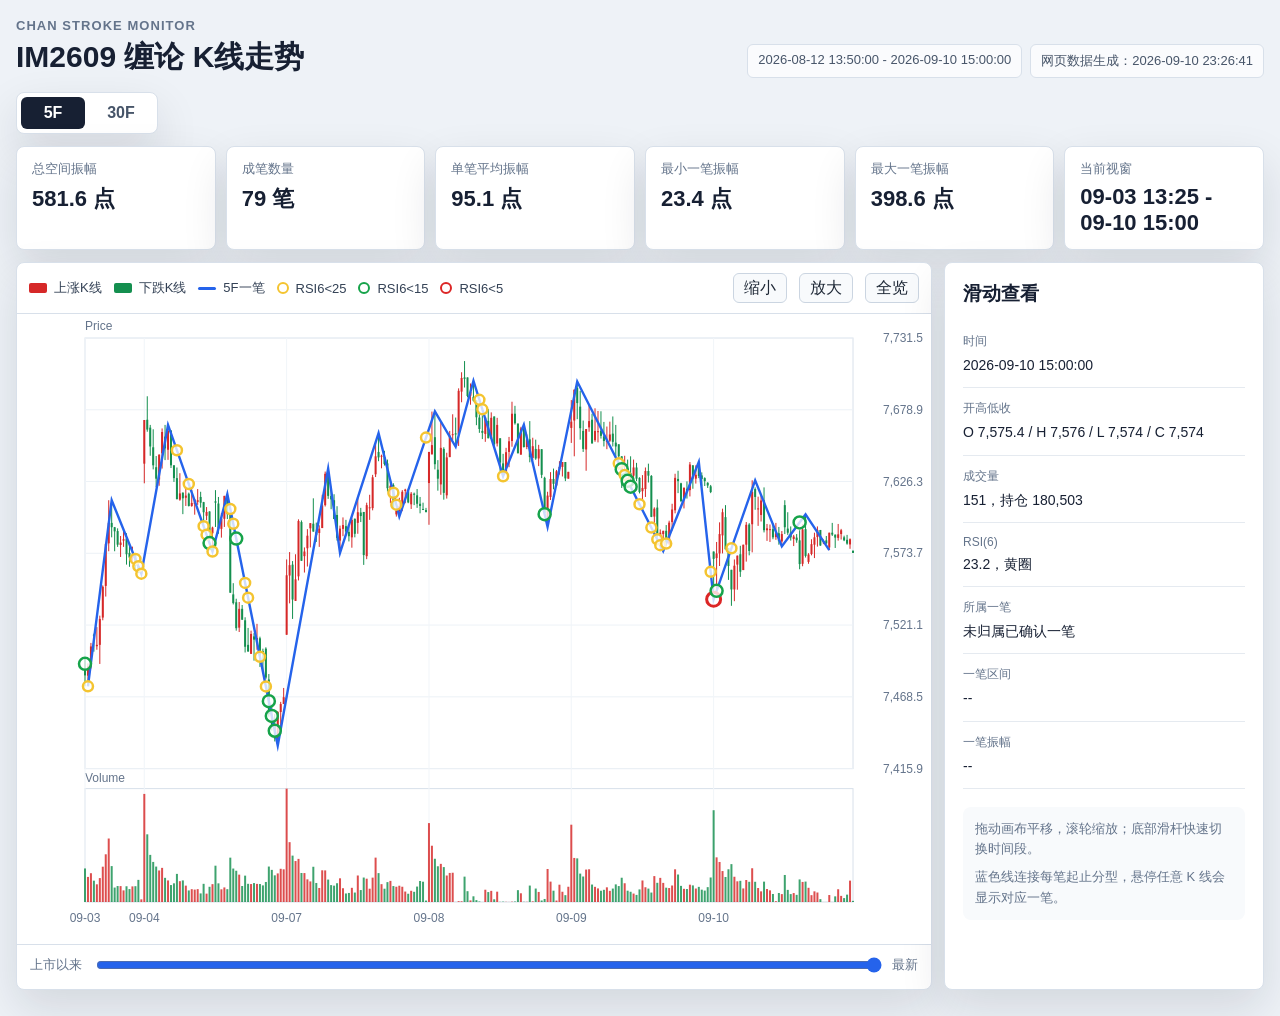
==== commit 24b5c1d7: "Update IM2609 Chan 5F web data 2026-09-10" ====
--- a/index-standalone.html
+++ b/index-standalone.html
@@ -474,7 +474,7 @@
       </section>
     </main>
 
-    <script>window.IM2609_DATA = {"symbol":"IM2609","defaultLevel":"5F","rsiPeriod":6,"rsiMarkerRules":[{"below":25,"color":"yellow"},{"below":15,"color":"green"},{"below":5,"color":"red"}],"updatedAt":"2026-09-09 23:27:07","levels":{"5F":{"symbol":"IM2609","level":"5F","barLabel":"5分钟K线","rsiPeriod":6,"summary":{"raw_bars":"1023","processed_bars":"802","start_time":"2026-08-11 13:50:00","end_time":"2026-09-09 15:00:00","highest":"7882.6","lowest":"7301.0","total_space_points":"581.6","total_space_pct_from_low":"7.966","stroke_count":"77","up_strokes":"39","down_strokes":"38","avg_raw_bar_length":"14.42","median_raw_bar_length":"12.0","max_raw_bar_length":"50","avg_space_points":"97.738","median_space_points":"78.6","min_space_points":"26.0","max_space_points":"398.6","avg_space_pct":"1.2875","median_space_pct":"1.0239","min_space_pct":"0.3386","max_space_pct":"5.0915"},"bars":[{"index":0,"time":"2026-08-11 13:50:00","open":7654.0,"high":7656.8,"low":7644.4,"close":7650.2,"volume":1815,"openInterest":230500,"rsi6":50.0,"rsiMarker":null,"strokeNo":null},{"index":1,"time":"2026-08-11 13:55:00","open":7651.0,"high":7651.2,"low":7641.0,"close":7646.2,"volume":1676,"openInterest":230768,"rsi6":0.0,"rsiMarker":"red","strokeNo":null},{"index":2,"time":"2026-08-11 14:00:00","open":7646.4,"high":7652.4,"low":7637.0,"close":7644.6,"volume":1823,"openInterest":231170,"rsi6":0.0,"rsiMarker":"red","strokeNo":null},{"index":3,"time":"2026-08-11 14:05:00","open":7636.0,"high":7647.2,"low":7633.6,"close":7645.0,"volume":1966,"openInterest":231757,"rsi6":11.162,"rsiMarker":"green","strokeNo":null},{"index":4,"time":"2026-08-11 14:10:00","open":7648.8,"high":7649.0,"low":7635.2,"close":7640.8,"volume":1747,"openInterest":232207,"rsi6":4.227,"rsiMarker":"red","strokeNo":null},{"index":5,"time":"2026-08-11 14:15:00","open":7640.8,"high":7659.4,"low":7636.8,"close":7637.6,"volume":2942,"openInterest":232758,"rsi6":2.542,"rsiMarker":"red","strokeNo":null},{"index":6,"time":"2026-08-11 14:20:00","open":7632.4,"high":7638.4,"low":7627.0,"close":7627.0,"volume":3020,"openInterest":233456,"rsi6":0.892,"rsiMarker":"red","strokeNo":null},{"index":7,"time":"2026-08-11 14:25:00","open":7625.4,"high":7628.6,"low":7615.0,"close":7615.8,"volume":3016,"openInterest":234109,"rsi6":0.455,"rsiMarker":"red","strokeNo":null},{"index":8,"time":"2026-08-11 14:30:00","open":7608.4,"high":7609.4,"low":7597.6,"close":7607.2,"volume":4104,"openInterest":235145,"rsi6":0.298,"rsiMarker":"red","strokeNo":null},{"index":9,"time":"2026-08-11 14:35:00","open":7612.8,"high":7613.2,"low":7603.2,"close":7604.2,"volume":2129,"openInterest":236200,"rsi6":0.255,"rsiMarker":"red","strokeNo":null},{"index":10,"time":"2026-08-11 14:40:00","open":7601.0,"high":7603.6,"low":7595.2,"close":7597.4,"volume":2601,"openInterest":236988,"rsi6":0.175,"rsiMarker":"red","strokeNo":null},{"index":11,"time":"2026-08-11 14:45:00","open":7597.0,"high":7611.8,"low":7589.2,"close":7607.4,"volume":4017,"openInterest":238226,"rsi6":39.361,"rsiMarker":null,"strokeNo":1},{"index":12,"time":"2026-08-11 14:50:00","open":7613.6,"high":7615.8,"low":7605.0,"close":7614.0,"volume":1283,"openInterest":239180,"rsi6":55.502,"rsiMarker":null,"strokeNo":1},{"index":13,"time":"2026-08-11 14:55:00","open":7608.8,"high":7613.0,"low":7603.6,"close":7605.4,"volume":603,"openInterest":240082,"rsi6":37.361,"rsiMarker":null,"strokeNo":1},{"index":14,"time":"2026-08-11 15:00:00","open":7608.8,"high":7614.0,"low":7607.6,"close":7613.2,"volume":3592,"openInterest":241465,"rsi6":55.733,"rsiMarker":null,"strokeNo":1},{"index":15,"time":"2026-08-12 09:35:00","open":7629.2,"high":7629.8,"low":7624.2,"close":7629.0,"volume":321,"openInterest":236856,"rsi6":75.834,"rsiMarker":null,"strokeNo":1},{"index":16,"time":"2026-08-12 09:40:00","open":7628.8,"high":7647.0,"low":7624.2,"close":7644.2,"volume":709,"openInterest":234739,"rsi6":85.004,"rsiMarker":null,"strokeNo":1},{"index":17,"time":"2026-08-12 09:45:00","open":7643.8,"high":7665.2,"low":7628.2,"close":7665.2,"volume":161,"openInterest":232927,"rsi6":91.352,"rsiMarker":null,"strokeNo":1},{"index":18,"time":"2026-08-12 09:50:00","open":7661.4,"high":7662.2,"low":7652.4,"close":7662.2,"volume":34,"openInterest":231732,"rsi6":84.222,"rsiMarker":null,"strokeNo":1},{"index":19,"time":"2026-08-12 09:55:00","open":7661.6,"high":7667.6,"low":7652.6,"close":7653.6,"volume":1493,"openInterest":230943,"rsi6":64.132,"rsiMarker":null,"strokeNo":1},{"index":20,"time":"2026-08-12 10:00:00","open":7658.4,"high":7658.4,"low":7651.8,"close":7651.8,"volume":35,"openInterest":229840,"rsi6":59.943,"rsiMarker":null,"strokeNo":1},{"index":21,"time":"2026-08-12 10:05:00","open":7640.2,"high":7660.0,"low":7640.2,"close":7655.2,"volume":43,"openInterest":229076,"rsi6":65.844,"rsiMarker":null,"strokeNo":1},{"index":22,"time":"2026-08-12 10:10:00","open":7660.4,"high":7660.4,"low":7660.0,"close":7660.0,"volume":17,"openInterest":228599,"rsi6":73.546,"rsiMarker":null,"strokeNo":1},{"index":23,"time":"2026-08-12 10:15:00","open":7661.0,"high":7663.0,"low":7653.0,"close":7654.6,"volume":45,"openInterest":228153,"rsi6":54.271,"rsiMarker":null,"strokeNo":1},{"index":24,"time":"2026-08-12 10:20:00","open":7653.4,"high":7666.8,"low":7651.2,"close":7661.4,"volume":1628,"openInterest":227720,"rsi6":68.722,"rsiMarker":null,"strokeNo":1},{"index":25,"time":"2026-08-12 10:25:00","open":7661.4,"high":7674.6,"low":7657.0,"close":7667.4,"volume":28,"openInterest":227234,"rsi6":77.504,"rsiMarker":null,"strokeNo":1},{"index":26,"time":"2026-08-12 10:30:00","open":7667.4,"high":7670.4,"low":7659.4,"close":7660.6,"volume":9,"openInterest":226963,"rsi6":53.618,"rsiMarker":null,"strokeNo":1},{"index":27,"time":"2026-08-12 10:35:00","open":7661.4,"high":7672.0,"low":7660.6,"close":7670.0,"volume":929,"openInterest":226646,"rsi6":70.947,"rsiMarker":null,"strokeNo":1},{"index":28,"time":"2026-08-12 10:40:00","open":7670.0,"high":7699.8,"low":7668.8,"close":7698.6,"volume":15,"openInterest":225627,"rsi6":88.789,"rsiMarker":null,"strokeNo":1},{"index":29,"time":"2026-08-12 10:45:00","open":7700.8,"high":7707.4,"low":7694.4,"close":7696.2,"volume":2418,"openInterest":225421,"rsi6":82.814,"rsiMarker":null,"strokeNo":2},{"index":30,"time":"2026-08-12 10:50:00","open":7696.2,"high":7703.6,"low":7691.8,"close":7700.8,"volume":1367,"openInterest":225241,"rsi6":85.442,"rsiMarker":null,"strokeNo":2},{"index":31,"time":"2026-08-12 10:55:00","open":7697.6,"high":7698.8,"low":7683.4,"close":7683.4,"volume":1668,"openInterest":225191,"rsi6":47.207,"rsiMarker":null,"strokeNo":2},{"index":32,"time":"2026-08-12 11:00:00","open":7684.2,"high":7690.4,"low":7677.4,"close":7679.0,"volume":1744,"openInterest":224903,"rsi6":40.751,"rsiMarker":null,"strokeNo":2},{"index":33,"time":"2026-08-12 11:05:00","open":7701.6,"high":7702.6,"low":7699.2,"close":7701.4,"volume":81,"openInterest":224896,"rsi6":69.996,"rsiMarker":null,"strokeNo":2},{"index":34,"time":"2026-08-12 11:10:00","open":7701.4,"high":7703.4,"low":7698.4,"close":7703.2,"volume":84,"openInterest":224826,"rsi6":71.575,"rsiMarker":null,"strokeNo":2},{"index":35,"time":"2026-08-12 11:15:00","open":7706.6,"high":7707.0,"low":7698.0,"close":7701.6,"volume":153,"openInterest":224694,"rsi6":67.177,"rsiMarker":null,"strokeNo":2},{"index":36,"time":"2026-08-12 11:20:00","open":7697.0,"high":7704.4,"low":7696.4,"close":7703.8,"volume":214,"openInterest":224482,"rsi6":70.648,"rsiMarker":null,"strokeNo":2},{"index":37,"time":"2026-08-12 11:25:00","open":7699.2,"high":7702.2,"low":7695.2,"close":7699.4,"volume":88,"openInterest":224305,"rsi6":54.506,"rsiMarker":null,"strokeNo":2},{"index":38,"time":"2026-08-12 11:30:00","open":7700.2,"high":7705.0,"low":7695.0,"close":7703.6,"volume":1217,"openInterest":224219,"rsi6":65.148,"rsiMarker":null,"strokeNo":2},{"index":39,"time":"2026-08-12 13:05:00","open":7697.0,"high":7703.0,"low":7686.6,"close":7686.6,"volume":52,"openInterest":224150,"rsi6":28.014,"rsiMarker":null,"strokeNo":2},{"index":40,"time":"2026-08-12 13:10:00","open":7686.8,"high":7692.0,"low":7680.6,"close":7684.6,"volume":18,"openInterest":224046,"rsi6":25.61,"rsiMarker":null,"strokeNo":2},{"index":41,"time":"2026-08-12 13:15:00","open":7684.6,"high":7686.0,"low":7671.6,"close":7680.0,"volume":22,"openInterest":223886,"rsi6":20.065,"rsiMarker":"yellow","strokeNo":2},{"index":42,"time":"2026-08-12 13:20:00","open":7680.0,"high":7684.8,"low":7674.0,"close":7682.4,"volume":6,"openInterest":223725,"rsi6":30.98,"rsiMarker":null,"strokeNo":2},{"index":43,"time":"2026-08-12 13:25:00","open":7682.0,"high":7682.6,"low":7652.2,"close":7652.2,"volume":35,"openInterest":223656,"rsi6":9.097,"rsiMarker":"green","strokeNo":2},{"index":44,"time":"2026-08-12 13:30:00","open":7652.2,"high":7664.8,"low":7650.2,"close":7655.0,"volume":18,"openInterest":223714,"rsi6":16.731,"rsiMarker":"yellow","strokeNo":3},{"index":45,"time":"2026-08-12 13:35:00","open":7654.6,"high":7672.6,"low":7652.2,"close":7666.6,"volume":139,"openInterest":223999,"rsi6":44.007,"rsiMarker":null,"strokeNo":3},{"index":46,"time":"2026-08-12 13:40:00","open":7666.4,"high":7679.8,"low":7664.0,"close":7673.2,"volume":859,"openInterest":224368,"rsi6":55.594,"rsiMarker":null,"strokeNo":3},{"index":47,"time":"2026-08-12 13:45:00","open":7662.4,"high":7662.4,"low":7662.4,"close":7662.4,"volume":7,"openInterest":224684,"rsi6":37.715,"rsiMarker":null,"strokeNo":3},{"index":48,"time":"2026-08-12 13:50:00","open":7658.2,"high":7675.0,"low":7656.4,"close":7673.8,"volume":1725,"openInterest":225052,"rsi6":57.78,"rsiMarker":null,"strokeNo":3},{"index":49,"time":"2026-08-12 13:55:00","open":7675.2,"high":7677.6,"low":7675.2,"close":7677.0,"volume":57,"openInterest":225530,"rsi6":62.524,"rsiMarker":null,"strokeNo":3},{"index":50,"time":"2026-08-12 14:00:00","open":7680.0,"high":7680.0,"low":7677.0,"close":7677.8,"volume":13,"openInterest":225850,"rsi6":63.942,"rsiMarker":null,"strokeNo":3},{"index":51,"time":"2026-08-12 14:05:00","open":7675.0,"high":7679.8,"low":7667.0,"close":7672.2,"volume":19,"openInterest":226461,"rsi6":46.644,"rsiMarker":null,"strokeNo":3},{"index":52,"time":"2026-08-12 14:10:00","open":7677.8,"high":7677.8,"low":7669.8,"close":7674.8,"volume":488,"openInterest":226874,"rsi6":54.623,"rsiMarker":null,"strokeNo":3},{"index":53,"time":"2026-08-12 14:15:00","open":7674.8,"high":7678.8,"low":7669.6,"close":7678.6,"volume":1283,"openInterest":227328,"rsi6":65.255,"rsiMarker":null,"strokeNo":3},{"index":54,"time":"2026-08-12 14:20:00","open":7680.0,"high":7688.0,"low":7679.0,"close":7686.2,"volume":656,"openInterest":227731,"rsi6":79.019,"rsiMarker":null,"strokeNo":3},{"index":55,"time":"2026-08-12 14:25:00","open":7685.8,"high":7688.6,"low":7674.0,"close":7686.0,"volume":1716,"openInterest":228031,"rsi6":77.883,"rsiMarker":null,"strokeNo":3},{"index":56,"time":"2026-08-12 14:30:00","open":7686.0,"high":7694.2,"low":7679.0,"close":7691.2,"volume":156,"openInterest":228305,"rsi6":85.484,"rsiMarker":null,"strokeNo":3},{"index":57,"time":"2026-08-12 14:35:00","open":7683.2,"high":7687.8,"low":7683.2,"close":7687.4,"volume":86,"openInterest":228563,"rsi6":63.246,"rsiMarker":null,"strokeNo":3},{"index":58,"time":"2026-08-12 14:40:00","open":7687.8,"high":7693.4,"low":7683.6,"close":7693.0,"volume":1347,"openInterest":228897,"rsi6":76.083,"rsiMarker":null,"strokeNo":3},{"index":59,"time":"2026-08-12 14:45:00","open":7691.8,"high":7692.6,"low":7687.4,"close":7691.8,"volume":254,"openInterest":229244,"rsi6":68.867,"rsiMarker":null,"strokeNo":3},{"index":60,"time":"2026-08-12 14:50:00","open":7691.8,"high":7692.0,"low":7685.0,"close":7687.2,"volume":1852,"openInterest":229648,"rsi6":45.638,"rsiMarker":null,"strokeNo":3},{"index":61,"time":"2026-08-12 14:55:00","open":7686.6,"high":7687.2,"low":7677.8,"close":7681.6,"volume":570,"openInterest":230188,"rsi6":28.979,"rsiMarker":null,"strokeNo":3},{"index":62,"time":"2026-08-12 15:00:00","open":7682.0,"high":7683.2,"low":7675.2,"close":7677.4,"volume":4016,"openInterest":231319,"rsi6":20.95,"rsiMarker":"yellow","strokeNo":3},{"index":63,"time":"2026-08-13 09:35:00","open":7756.0,"high":7757.0,"low":7752.0,"close":7754.4,"volume":114,"openInterest":226241,"rsi6":90.255,"rsiMarker":null,"strokeNo":3},{"index":64,"time":"2026-08-13 09:40:00","open":7751.4,"high":7776.0,"low":7745.4,"close":7753.4,"volume":5161,"openInterest":224393,"rsi6":88.839,"rsiMarker":null,"strokeNo":4},{"index":65,"time":"2026-08-13 09:45:00","open":7754.6,"high":7765.0,"low":7745.8,"close":7765.0,"volume":147,"openInterest":223037,"rsi6":91.105,"rsiMarker":null,"strokeNo":4},{"index":66,"time":"2026-08-13 09:50:00","open":7763.8,"high":7771.0,"low":7741.8,"close":7742.0,"volume":2891,"openInterest":222360,"rsi6":58.263,"rsiMarker":null,"strokeNo":4},{"index":67,"time":"2026-08-13 09:55:00","open":7742.0,"high":7753.6,"low":7725.2,"close":7729.0,"volume":1331,"openInterest":222077,"rsi6":45.332,"rsiMarker":null,"strokeNo":4},{"index":68,"time":"2026-08-13 10:00:00","open":7729.0,"high":7755.2,"low":7728.8,"close":7746.8,"volume":51,"openInterest":221980,"rsi6":61.649,"rsiMarker":null,"strokeNo":4},{"index":69,"time":"2026-08-13 10:05:00","open":7739.4,"high":7760.4,"low":7737.8,"close":7750.8,"volume":2388,"openInterest":221808,"rsi6":64.941,"rsiMarker":null,"strokeNo":4},{"index":70,"time":"2026-08-13 10:10:00","open":7752.4,"high":7769.0,"low":7750.4,"close":7762.4,"volume":1935,"openInterest":221876,"rsi6":74.001,"rsiMarker":null,"strokeNo":4},{"index":71,"time":"2026-08-13 10:15:00","open":7762.4,"high":7770.8,"low":7757.0,"close":7758.0,"volume":2307,"openInterest":221692,"rsi6":65.071,"rsiMarker":null,"strokeNo":4},{"index":72,"time":"2026-08-13 10:20:00","open":7762.6,"high":7762.8,"low":7752.2,"close":7760.0,"volume":16,"openInterest":221572,"rsi6":67.562,"rsiMarker":null,"strokeNo":4},{"index":73,"time":"2026-08-13 10:25:00","open":7760.0,"high":7765.2,"low":7753.8,"close":7755.8,"volume":30,"openInterest":221477,"rsi6":55.851,"rsiMarker":null,"strokeNo":4},{"index":74,"time":"2026-08-13 10:30:00","open":7759.6,"high":7762.6,"low":7746.0,"close":7746.2,"volume":15,"openInterest":221319,"rsi6":35.925,"rsiMarker":null,"strokeNo":4},{"index":75,"time":"2026-08-13 10:35:00","open":7746.0,"high":7751.2,"low":7732.8,"close":7738.8,"volume":384,"openInterest":221519,"rsi6":25.938,"rsiMarker":null,"strokeNo":4},{"index":76,"time":"2026-08-13 10:40:00","open":7732.4,"high":7735.8,"low":7728.0,"close":7732.8,"volume":158,"openInterest":221743,"rsi6":19.717,"rsiMarker":"yellow","strokeNo":4},{"index":77,"time":"2026-08-13 10:45:00","open":7731.6,"high":7738.8,"low":7730.8,"close":7733.0,"volume":56,"openInterest":221616,"rsi6":20.605,"rsiMarker":"yellow","strokeNo":4},{"index":78,"time":"2026-08-13 10:50:00","open":7735.0,"high":7735.4,"low":7730.0,"close":7730.2,"volume":138,"openInterest":221615,"rsi6":16.932,"rsiMarker":"yellow","strokeNo":4},{"index":79,"time":"2026-08-13 10:55:00","open":7733.8,"high":7737.0,"low":7716.2,"close":7727.0,"volume":1511,"openInterest":221771,"rsi6":13.174,"rsiMarker":"green","strokeNo":5},{"index":80,"time":"2026-08-13 11:00:00","open":7731.0,"high":7736.4,"low":7727.6,"close":7731.8,"volume":188,"openInterest":221887,"rsi6":40.777,"rsiMarker":null,"strokeNo":5},{"index":81,"time":"2026-08-13 11:05:00","open":7731.8,"high":7739.8,"low":7730.2,"close":7735.6,"volume":14,"openInterest":221913,"rsi6":56.207,"rsiMarker":null,"strokeNo":5},{"index":82,"time":"2026-08-13 11:10:00","open":7736.2,"high":7739.2,"low":7725.6,"close":7726.0,"volume":340,"openInterest":221919,"rsi6":29.252,"rsiMarker":null,"strokeNo":5},{"index":83,"time":"2026-08-13 11:15:00","open":7722.8,"high":7724.0,"low":7721.0,"close":7721.0,"volume":33,"openInterest":222190,"rsi6":21.673,"rsiMarker":"yellow","strokeNo":5},{"index":84,"time":"2026-08-13 11:20:00","open":7729.0,"high":7729.4,"low":7727.0,"close":7729.4,"volume":18,"openInterest":222144,"rsi6":51.331,"rsiMarker":null,"strokeNo":5},{"index":85,"time":"2026-08-13 11:25:00","open":7735.6,"high":7739.4,"low":7733.2,"close":7736.4,"volume":108,"openInterest":222120,"rsi6":66.243,"rsiMarker":null,"strokeNo":5},{"index":86,"time":"2026-08-13 11:30:00","open":7734.8,"high":7739.6,"low":7731.0,"close":7734.8,"volume":277,"openInterest":222158,"rsi6":60.328,"rsiMarker":null,"strokeNo":5},{"index":87,"time":"2026-08-13 13:05:00","open":7735.0,"high":7749.2,"low":7734.2,"close":7746.8,"volume":9,"openInterest":222480,"rsi6":79.525,"rsiMarker":null,"strokeNo":5},{"index":88,"time":"2026-08-13 13:10:00","open":7746.0,"high":7757.4,"low":7745.8,"close":7754.6,"volume":71,"openInterest":222744,"rsi6":85.785,"rsiMarker":null,"strokeNo":6},{"index":89,"time":"2026-08-13 13:15:00","open":7754.6,"high":7755.6,"low":7744.2,"close":7744.2,"volume":22,"openInterest":222880,"rsi6":54.616,"rsiMarker":null,"strokeNo":6},{"index":90,"time":"2026-08-13 13:20:00","open":7744.8,"high":7745.8,"low":7725.0,"close":7728.8,"volume":43,"openInterest":222996,"rsi6":31.152,"rsiMarker":null,"strokeNo":6},{"index":91,"time":"2026-08-13 13:25:00","open":7728.8,"high":7736.6,"low":7721.2,"close":7726.0,"volume":115,"openInterest":223352,"rsi6":28.081,"rsiMarker":null,"strokeNo":6},{"index":92,"time":"2026-08-13 13:30:00","open":7727.0,"high":7735.8,"low":7723.0,"close":7732.4,"volume":25,"openInterest":223554,"rsi6":45.328,"rsiMarker":null,"strokeNo":6},{"index":93,"time":"2026-08-13 13:35:00","open":7733.0,"high":7734.8,"low":7725.8,"close":7726.8,"volume":1792,"openInterest":223612,"rsi6":35.036,"rsiMarker":null,"strokeNo":6},{"index":94,"time":"2026-08-13 13:40:00","open":7725.6,"high":7732.6,"low":7720.2,"close":7722.0,"volume":1167,"openInterest":224002,"rsi6":27.533,"rsiMarker":null,"strokeNo":6},{"index":95,"time":"2026-08-13 13:45:00","open":7721.0,"high":7721.4,"low":7706.2,"close":7707.8,"volume":1517,"openInterest":224628,"rsi6":14.592,"rsiMarker":"green","strokeNo":6},{"index":96,"time":"2026-08-13 13:50:00","open":7707.8,"high":7714.8,"low":7696.4,"close":7697.2,"volume":3052,"openInterest":225122,"rsi6":9.786,"rsiMarker":"green","strokeNo":6},{"index":97,"time":"2026-08-13 13:55:00","open":7697.0,"high":7713.4,"low":7697.0,"close":7706.6,"volume":2632,"openInterest":225863,"rsi6":35.971,"rsiMarker":null,"strokeNo":6},{"index":98,"time":"2026-08-13 14:00:00","open":7707.0,"high":7709.0,"low":7690.4,"close":7690.4,"volume":188,"openInterest":226687,"rsi6":21.155,"rsiMarker":"yellow","strokeNo":6},{"index":99,"time":"2026-08-13 14:05:00","open":7690.4,"high":7703.8,"low":7688.8,"close":7701.8,"volume":1150,"openInterest":227512,"rsi6":43.914,"rsiMarker":null,"strokeNo":6},{"index":100,"time":"2026-08-13 14:10:00","open":7705.4,"high":7708.4,"low":7702.2,"close":7703.4,"volume":45,"openInterest":228235,"rsi6":46.924,"rsiMarker":null,"strokeNo":6},{"index":101,"time":"2026-08-13 14:15:00","open":7702.2,"high":7703.6,"low":7695.4,"close":7700.0,"volume":1001,"openInterest":228571,"rsi6":40.463,"rsiMarker":null,"strokeNo":6},{"index":102,"time":"2026-08-13 14:20:00","open":7689.8,"high":7691.2,"low":7688.8,"close":7688.8,"volume":65,"openInterest":228959,"rsi6":24.748,"rsiMarker":"yellow","strokeNo":6},{"index":103,"time":"2026-08-13 14:25:00","open":7685.4,"high":7698.4,"low":7682.6,"close":7695.8,"volume":795,"openInterest":229554,"rsi6":43.835,"rsiMarker":null,"strokeNo":6},{"index":104,"time":"2026-08-13 14:30:00","open":7696.6,"high":7697.4,"low":7674.8,"close":7688.6,"volume":2851,"openInterest":230392,"rsi6":32.108,"rsiMarker":null,"strokeNo":6},{"index":105,"time":"2026-08-13 14:35:00","open":7672.0,"high":7673.2,"low":7663.8,"close":7664.0,"volume":139,"openInterest":231432,"rsi6":14.084,"rsiMarker":"green","strokeNo":6},{"index":106,"time":"2026-08-13 14:40:00","open":7659.4,"high":7659.4,"low":7653.8,"close":7655.0,"volume":316,"openInterest":232545,"rsi6":10.939,"rsiMarker":"green","strokeNo":6},{"index":107,"time":"2026-08-13 14:45:00","open":7647.4,"high":7651.2,"low":7633.6,"close":7649.2,"volume":4635,"openInterest":233483,"rsi6":9.105,"rsiMarker":"green","strokeNo":6},{"index":108,"time":"2026-08-13 14:50:00","open":7647.6,"high":7656.6,"low":7636.4,"close":7643.6,"volume":3992,"openInterest":234785,"rsi6":7.422,"rsiMarker":"green","strokeNo":6},{"index":109,"time":"2026-08-13 14:55:00","open":7637.4,"high":7639.8,"low":7627.0,"close":7627.2,"volume":50,"openInterest":236058,"rsi6":4.223,"rsiMarker":"red","strokeNo":6},{"index":110,"time":"2026-08-13 15:00:00","open":7628.0,"high":7639.6,"low":7628.0,"close":7634.2,"volume":276,"openInterest":238326,"rsi6":23.84,"rsiMarker":"yellow","strokeNo":7},{"index":111,"time":"2026-08-14 09:35:00","open":7671.0,"high":7677.8,"low":7650.8,"close":7671.4,"volume":9792,"openInterest":233737,"rsi6":69.824,"rsiMarker":null,"strokeNo":7},{"index":112,"time":"2026-08-14 09:40:00","open":7672.6,"high":7684.4,"low":7653.8,"close":7681.4,"volume":5682,"openInterest":231269,"rsi6":75.411,"rsiMarker":null,"strokeNo":7},{"index":113,"time":"2026-08-14 09:45:00","open":7682.0,"high":7694.6,"low":7658.0,"close":7666.0,"volume":4855,"openInterest":229504,"rsi6":53.896,"rsiMarker":null,"strokeNo":7},{"index":114,"time":"2026-08-14 09:50:00","open":7664.4,"high":7687.6,"low":7663.0,"close":7676.0,"volume":3006,"openInterest":228426,"rsi6":63.391,"rsiMarker":null,"strokeNo":7},{"index":115,"time":"2026-08-14 09:55:00","open":7672.8,"high":7684.6,"low":7668.2,"close":7674.0,"volume":2599,"openInterest":227624,"rsi6":59.935,"rsiMarker":null,"strokeNo":7},{"index":116,"time":"2026-08-14 10:00:00","open":7672.4,"high":7685.2,"low":7670.0,"close":7680.8,"volume":2582,"openInterest":227018,"rsi6":68.19,"rsiMarker":null,"strokeNo":7},{"index":117,"time":"2026-08-14 10:05:00","open":7679.6,"high":7690.4,"low":7676.8,"close":7681.8,"volume":2487,"openInterest":226226,"rsi6":69.485,"rsiMarker":null,"strokeNo":7},{"index":118,"time":"2026-08-14 10:10:00","open":7681.0,"high":7685.0,"low":7652.6,"close":7659.8,"volume":3554,"openInterest":225550,"rsi6":30.835,"rsiMarker":null,"strokeNo":7},{"index":119,"time":"2026-08-14 10:15:00","open":7659.8,"high":7668.0,"low":7647.2,"close":7665.6,"volume":3957,"openInterest":224873,"rsi6":42.616,"rsiMarker":null,"strokeNo":7},{"index":120,"time":"2026-08-14 10:20:00","open":7665.6,"high":7671.2,"low":7655.0,"close":7655.0,"volume":2232,"openInterest":224676,"rsi6":29.681,"rsiMarker":null,"strokeNo":7},{"index":121,"time":"2026-08-14 10:25:00","open":7655.2,"high":7669.4,"low":7645.0,"close":7648.2,"volume":2894,"openInterest":224494,"rsi6":23.323,"rsiMarker":"yellow","strokeNo":7},{"index":122,"time":"2026-08-14 10:30:00","open":7647.6,"high":7656.0,"low":7642.0,"close":7649.4,"volume":2257,"openInterest":224217,"rsi6":27.177,"rsiMarker":null,"strokeNo":7},{"index":123,"time":"2026-08-14 10:35:00","open":7649.0,"high":7669.0,"low":7648.8,"close":7667.2,"volume":2646,"openInterest":223785,"rsi6":64.368,"rsiMarker":null,"strokeNo":7},{"index":124,"time":"2026-08-14 10:40:00","open":7667.2,"high":7673.0,"low":7663.2,"close":7672.0,"volume":2365,"openInterest":223459,"rsi6":70.128,"rsiMarker":null,"strokeNo":7},{"index":125,"time":"2026-08-14 10:45:00","open":7672.0,"high":7676.6,"low":7662.0,"close":7665.6,"volume":2089,"openInterest":223421,"rsi6":53.873,"rsiMarker":null,"strokeNo":8},{"index":126,"time":"2026-08-14 10:50:00","open":7666.0,"high":7666.0,"low":7645.0,"close":7651.8,"volume":2505,"openInterest":223053,"rsi6":31.695,"rsiMarker":null,"strokeNo":8},{"index":127,"time":"2026-08-14 10:55:00","open":7651.8,"high":7653.4,"low":7630.2,"close":7633.6,"volume":3324,"openInterest":222702,"rsi6":18.008,"rsiMarker":"yellow","strokeNo":8},{"index":128,"time":"2026-08-14 11:00:00","open":7633.2,"high":7637.2,"low":7622.4,"close":7631.0,"volume":3643,"openInterest":222370,"rsi6":16.576,"rsiMarker":"yellow","strokeNo":8},{"index":129,"time":"2026-08-14 11:05:00","open":7631.0,"high":7631.0,"low":7610.0,"close":7613.4,"volume":3594,"openInterest":222160,"rsi6":9.453,"rsiMarker":"green","strokeNo":8},{"index":130,"time":"2026-08-14 11:10:00","open":7609.8,"high":7627.2,"low":7609.8,"close":7615.4,"volume":3194,"openInterest":222155,"rsi6":15.247,"rsiMarker":"yellow","strokeNo":8},{"index":131,"time":"2026-08-14 11:15:00","open":7615.6,"high":7624.0,"low":7609.2,"close":7614.4,"volume":2428,"openInterest":222263,"rsi6":14.593,"rsiMarker":"green","strokeNo":8},{"index":132,"time":"2026-08-14 11:20:00","open":7614.0,"high":7629.2,"low":7610.0,"close":7629.2,"volume":2557,"openInterest":222396,"rsi6":54.77,"rsiMarker":null,"strokeNo":8},{"index":133,"time":"2026-08-14 11:25:00","open":7629.2,"high":7632.4,"low":7618.0,"close":7624.4,"volume":2272,"openInterest":222559,"rsi6":45.13,"rsiMarker":null,"strokeNo":8},{"index":134,"time":"2026-08-14 11:30:00","open":7625.0,"high":7648.0,"low":7622.0,"close":7645.2,"volume":3006,"openInterest":222585,"rsi6":73.464,"rsiMarker":null,"strokeNo":8},{"index":135,"time":"2026-08-14 13:05:00","open":7641.8,"high":7646.8,"low":7621.0,"close":7623.6,"volume":2343,"openInterest":222955,"rsi6":41.962,"rsiMarker":null,"strokeNo":8},{"index":136,"time":"2026-08-14 13:10:00","open":7622.2,"high":7623.0,"low":7606.8,"close":7622.0,"volume":3337,"openInterest":223260,"rsi6":40.175,"rsiMarker":null,"strokeNo":8},{"index":137,"time":"2026-08-14 13:15:00","open":7622.0,"high":7623.8,"low":7611.0,"close":7611.8,"volume":1919,"openInterest":223327,"rsi6":29.113,"rsiMarker":null,"strokeNo":8},{"index":138,"time":"2026-08-14 13:20:00","open":7612.2,"high":7617.6,"low":7598.0,"close":7608.0,"volume":3413,"openInterest":223607,"rsi6":25.457,"rsiMarker":null,"strokeNo":8},{"index":139,"time":"2026-08-14 13:25:00","open":7606.0,"high":7612.0,"low":7599.2,"close":7610.4,"volume":2161,"openInterest":224132,"rsi6":32.907,"rsiMarker":null,"strokeNo":9},{"index":140,"time":"2026-08-14 13:30:00","open":7609.8,"high":7627.4,"low":7607.6,"close":7627.4,"volume":2932,"openInterest":224527,"rsi6":66.303,"rsiMarker":null,"strokeNo":9},{"index":141,"time":"2026-08-14 13:35:00","open":7627.0,"high":7629.8,"low":7616.0,"close":7629.0,"volume":2537,"openInterest":225042,"rsi6":68.378,"rsiMarker":null,"strokeNo":9},{"index":142,"time":"2026-08-14 13:40:00","open":7629.0,"high":7668.0,"low":7628.0,"close":7658.0,"volume":5740,"openInterest":225560,"rsi6":87.656,"rsiMarker":null,"strokeNo":9},{"index":143,"time":"2026-08-14 13:45:00","open":7655.2,"high":7660.0,"low":7637.0,"close":7654.8,"volume":3261,"openInterest":226044,"rsi6":80.111,"rsiMarker":null,"strokeNo":9},{"index":144,"time":"2026-08-14 13:50:00","open":7654.4,"high":7656.0,"low":7638.8,"close":7644.2,"volume":1989,"openInterest":226607,"rsi6":57.256,"rsiMarker":null,"strokeNo":9},{"index":145,"time":"2026-08-14 13:55:00","open":7644.2,"high":7673.6,"low":7642.2,"close":7665.0,"volume":3538,"openInterest":227074,"rsi6":76.037,"rsiMarker":null,"strokeNo":9},{"index":146,"time":"2026-08-14 14:00:00","open":7667.8,"high":7675.0,"low":7660.4,"close":7674.4,"volume":2441,"openInterest":227357,"rsi6":81.25,"rsiMarker":null,"strokeNo":9},{"index":147,"time":"2026-08-14 14:05:00","open":7674.2,"high":7676.0,"low":7653.2,"close":7653.6,"volume":2972,"openInterest":227696,"rsi6":48.54,"rsiMarker":null,"strokeNo":9},{"index":148,"time":"2026-08-14 14:10:00","open":7653.2,"high":7667.4,"low":7652.2,"close":7662.6,"volume":1743,"openInterest":227950,"rsi6":58.629,"rsiMarker":null,"strokeNo":9},{"index":149,"time":"2026-08-14 14:15:00","open":7665.8,"high":7680.8,"low":7665.2,"close":7675.8,"volume":2663,"openInterest":228081,"rsi6":70.504,"rsiMarker":null,"strokeNo":9},{"index":150,"time":"2026-08-14 14:20:00","open":7675.8,"high":7683.0,"low":7669.4,"close":7681.0,"volume":2594,"openInterest":228299,"rsi6":74.535,"rsiMarker":null,"strokeNo":10},{"index":151,"time":"2026-08-14 14:25:00","open":7680.2,"high":7680.2,"low":7667.8,"close":7677.6,"volume":1650,"openInterest":228485,"rsi6":66.247,"rsiMarker":null,"strokeNo":10},{"index":152,"time":"2026-08-14 14:30:00","open":7677.6,"high":7681.2,"low":7671.0,"close":7680.6,"volume":712,"openInterest":228611,"rsi6":70.323,"rsiMarker":null,"strokeNo":10},{"index":153,"time":"2026-08-14 14:35:00","open":7679.2,"high":7681.0,"low":7662.4,"close":7667.8,"volume":2226,"openInterest":229192,"rsi6":40.853,"rsiMarker":null,"strokeNo":10},{"index":154,"time":"2026-08-14 14:40:00","open":7668.6,"high":7669.2,"low":7653.6,"close":7655.6,"volume":2307,"openInterest":229435,"rsi6":26.201,"rsiMarker":null,"strokeNo":10},{"index":155,"time":"2026-08-14 14:45:00","open":7655.6,"high":7662.0,"low":7654.2,"close":7657.4,"volume":103,"openInterest":229649,"rsi6":31.291,"rsiMarker":null,"strokeNo":10},{"index":156,"time":"2026-08-14 14:50:00","open":7656.6,"high":7663.0,"low":7656.0,"close":7662.6,"volume":1728,"openInterest":230025,"rsi6":46.277,"rsiMarker":null,"strokeNo":10},{"index":157,"time":"2026-08-14 14:55:00","open":7659.4,"high":7664.8,"low":7657.2,"close":7661.2,"volume":2690,"openInterest":230388,"rsi6":42.762,"rsiMarker":null,"strokeNo":10},{"index":158,"time":"2026-08-14 15:00:00","open":7661.2,"high":7662.4,"low":7650.2,"close":7650.2,"volume":3899,"openInterest":231293,"rsi6":23.296,"rsiMarker":"yellow","strokeNo":10},{"index":159,"time":"2026-08-17 09:35:00","open":7679.0,"high":7680.2,"low":7657.0,"close":7669.6,"volume":134,"openInterest":226724,"rsi6":63.887,"rsiMarker":null,"strokeNo":10},{"index":160,"time":"2026-08-17 09:40:00","open":7670.0,"high":7686.6,"low":7639.8,"close":7641.6,"volume":208,"openInterest":223572,"rsi6":30.874,"rsiMarker":null,"strokeNo":10},{"index":161,"time":"2026-08-17 09:45:00","open":7640.8,"high":7671.0,"low":7633.0,"close":7669.0,"volume":50,"openInterest":221718,"rsi6":59.526,"rsiMarker":null,"strokeNo":11},{"index":162,"time":"2026-08-17 09:50:00","open":7669.2,"high":7699.8,"low":7667.2,"close":7691.0,"volume":846,"openInterest":220351,"rsi6":72.391,"rsiMarker":null,"strokeNo":11},{"index":163,"time":"2026-08-17 09:55:00","open":7691.8,"high":7696.6,"low":7672.4,"close":7675.6,"volume":429,"openInterest":219089,"rsi6":55.197,"rsiMarker":null,"strokeNo":11},{"index":164,"time":"2026-08-17 10:00:00","open":7677.0,"high":7682.6,"low":7664.4,"close":7674.0,"volume":461,"openInterest":218456,"rsi6":53.354,"rsiMarker":null,"strokeNo":11},{"index":165,"time":"2026-08-17 10:05:00","open":7674.0,"high":7682.8,"low":7661.4,"close":7682.6,"volume":20,"openInterest":218013,"rsi6":62.722,"rsiMarker":null,"strokeNo":11},{"index":166,"time":"2026-08-17 10:10:00","open":7683.6,"high":7693.0,"low":7678.4,"close":7687.0,"volume":407,"openInterest":217799,"rsi6":67.409,"rsiMarker":null,"strokeNo":11},{"index":167,"time":"2026-08-17 10:15:00","open":7687.6,"high":7697.8,"low":7681.0,"close":7691.6,"volume":55,"openInterest":217707,"rsi6":72.476,"rsiMarker":null,"strokeNo":11},{"index":168,"time":"2026-08-17 10:20:00","open":7692.8,"high":7695.6,"low":7680.6,"close":7688.8,"volume":1143,"openInterest":217521,"rsi6":63.998,"rsiMarker":null,"strokeNo":11},{"index":169,"time":"2026-08-17 10:25:00","open":7688.8,"high":7691.4,"low":7684.6,"close":7687.4,"volume":5,"openInterest":217284,"rsi6":59.154,"rsiMarker":null,"strokeNo":11},{"index":170,"time":"2026-08-17 10:30:00","open":7687.4,"high":7689.4,"low":7677.2,"close":7677.6,"volume":38,"openInterest":217122,"rsi6":33.964,"rsiMarker":null,"strokeNo":11},{"index":171,"time":"2026-08-17 10:35:00","open":7677.6,"high":7694.0,"low":7677.4,"close":7692.2,"volume":52,"openInterest":216993,"rsi6":65.027,"rsiMarker":null,"strokeNo":11},{"index":172,"time":"2026-08-17 10:40:00","open":7692.6,"high":7717.4,"low":7691.2,"close":7717.4,"volume":45,"openInterest":216684,"rsi6":83.632,"rsiMarker":null,"strokeNo":11},{"index":173,"time":"2026-08-17 10:45:00","open":7720.0,"high":7727.0,"low":7713.0,"close":7727.0,"volume":60,"openInterest":216559,"rsi6":87.25,"rsiMarker":null,"strokeNo":11},{"index":174,"time":"2026-08-17 10:50:00","open":7725.8,"high":7739.8,"low":7720.2,"close":7734.8,"volume":3156,"openInterest":216531,"rsi6":89.811,"rsiMarker":null,"strokeNo":11},{"index":175,"time":"2026-08-17 10:55:00","open":7736.0,"high":7749.8,"low":7736.0,"close":7741.0,"volume":768,"openInterest":216816,"rsi6":91.673,"rsiMarker":null,"strokeNo":11},{"index":176,"time":"2026-08-17 11:00:00","open":7741.0,"high":7758.8,"low":7741.0,"close":7758.4,"volume":365,"openInterest":217142,"rsi6":95.153,"rsiMarker":null,"strokeNo":11},{"index":177,"time":"2026-08-17 11:05:00","open":7758.4,"high":7768.0,"low":7753.2,"close":7755.4,"volume":1734,"openInterest":217729,"rsi6":86.434,"rsiMarker":null,"strokeNo":11},{"index":178,"time":"2026-08-17 11:10:00","open":7755.0,"high":7766.4,"low":7751.0,"close":7760.2,"volume":736,"openInterest":217870,"rsi6":88.744,"rsiMarker":null,"strokeNo":11},{"index":179,"time":"2026-08-17 11:15:00","open":7760.4,"high":7763.0,"low":7752.8,"close":7757.4,"volume":96,"openInterest":217959,"rsi6":77.909,"rsiMarker":null,"strokeNo":11},{"index":180,"time":"2026-08-17 11:20:00","open":7757.8,"high":7779.6,"low":7753.8,"close":7779.0,"volume":61,"openInterest":218404,"rsi6":90.472,"rsiMarker":null,"strokeNo":11},{"index":181,"time":"2026-08-17 11:25:00","open":7779.0,"high":7798.8,"low":7773.8,"close":7798.2,"volume":3758,"openInterest":219385,"rsi6":94.421,"rsiMarker":null,"strokeNo":11},{"index":182,"time":"2026-08-17 11:30:00","open":7798.0,"high":7800.6,"low":7787.4,"close":7788.2,"volume":3648,"openInterest":220072,"rsi6":72.51,"rsiMarker":null,"strokeNo":11},{"index":183,"time":"2026-08-17 13:05:00","open":7789.0,"high":7798.0,"low":7781.6,"close":7792.6,"volume":18,"openInterest":220467,"rsi6":75.948,"rsiMarker":null,"strokeNo":11},{"index":184,"time":"2026-08-17 13:10:00","open":7793.0,"high":7812.2,"low":7792.0,"close":7811.4,"volume":57,"openInterest":220694,"rsi6":86.241,"rsiMarker":null,"strokeNo":11},{"index":185,"time":"2026-08-17 13:15:00","open":7812.2,"high":7818.0,"low":7803.0,"close":7813.6,"volume":230,"openInterest":221564,"rsi6":87.143,"rsiMarker":null,"strokeNo":11},{"index":186,"time":"2026-08-17 13:20:00","open":7814.8,"high":7819.8,"low":7802.4,"close":7805.4,"volume":29,"openInterest":221870,"rsi6":64.94,"rsiMarker":null,"strokeNo":11},{"index":187,"time":"2026-08-17 13:25:00","open":7806.4,"high":7808.0,"low":7798.8,"close":7802.2,"volume":11,"openInterest":222174,"rsi6":57.005,"rsiMarker":null,"strokeNo":11},{"index":188,"time":"2026-08-17 13:30:00","open":7801.4,"high":7802.0,"low":7790.0,"close":7798.0,"volume":20,"openInterest":222750,"rsi6":46.553,"rsiMarker":null,"strokeNo":11},{"index":189,"time":"2026-08-17 13:35:00","open":7797.6,"high":7810.2,"low":7794.6,"close":7809.2,"volume":2003,"openInterest":223201,"rsi6":68.272,"rsiMarker":null,"strokeNo":11},{"index":190,"time":"2026-08-17 13:40:00","open":7809.4,"high":7814.4,"low":7803.0,"close":7803.0,"volume":752,"openInterest":223596,"rsi6":51.92,"rsiMarker":null,"strokeNo":11},{"index":191,"time":"2026-08-17 13:45:00","open":7813.0,"high":7813.2,"low":7811.4,"close":7812.0,"volume":37,"openInterest":223991,"rsi6":67.661,"rsiMarker":null,"strokeNo":11},{"index":192,"time":"2026-08-17 13:50:00","open":7812.0,"high":7816.0,"low":7802.0,"close":7816.0,"volume":974,"openInterest":224326,"rsi6":73.134,"rsiMarker":null,"strokeNo":11},{"index":193,"time":"2026-08-17 13:55:00","open":7823.2,"high":7824.8,"low":7822.6,"close":7824.8,"volume":20,"openInterest":224888,"rsi6":82.339,"rsiMarker":null,"strokeNo":11},{"index":194,"time":"2026-08-17 14:00:00","open":7821.0,"high":7829.8,"low":7818.0,"close":7828.6,"volume":85,"openInterest":225245,"rsi6":85.37,"rsiMarker":null,"strokeNo":11},{"index":195,"time":"2026-08-17 14:05:00","open":7828.4,"high":7839.4,"low":7826.8,"close":7838.2,"volume":2992,"openInterest":226020,"rsi6":90.895,"rsiMarker":null,"strokeNo":11},{"index":196,"time":"2026-08-17 14:10:00","open":7846.2,"high":7847.4,"low":7846.0,"close":7846.6,"volume":23,"openInterest":226748,"rsi6":93.775,"rsiMarker":null,"strokeNo":11},{"index":197,"time":"2026-08-17 14:15:00","open":7846.8,"high":7862.0,"low":7845.2,"close":7857.8,"volume":1231,"openInterest":227714,"rsi6":96.086,"rsiMarker":null,"strokeNo":11},{"index":198,"time":"2026-08-17 14:20:00","open":7857.8,"high":7864.8,"low":7851.2,"close":7860.8,"volume":2152,"openInterest":228088,"rsi6":96.565,"rsiMarker":null,"strokeNo":11},{"index":199,"time":"2026-08-17 14:25:00","open":7861.0,"high":7875.0,"low":7856.4,"close":7856.4,"volume":93,"openInterest":228850,"rsi6":77.194,"rsiMarker":null,"strokeNo":12},{"index":200,"time":"2026-08-17 14:30:00","open":7857.6,"high":7859.4,"low":7855.0,"close":7858.4,"volume":17,"openInterest":229365,"rsi6":79.776,"rsiMarker":null,"strokeNo":12},{"index":201,"time":"2026-08-17 14:35:00","open":7851.4,"high":7857.2,"low":7841.6,"close":7852.0,"volume":653,"openInterest":230196,"rsi6":52.932,"rsiMarker":null,"strokeNo":12},{"index":202,"time":"2026-08-17 14:40:00","open":7850.6,"high":7868.6,"low":7850.0,"close":7868.0,"volume":2259,"openInterest":230602,"rsi6":78.387,"rsiMarker":null,"strokeNo":12},{"index":203,"time":"2026-08-17 14:45:00","open":7867.8,"high":7868.4,"low":7858.2,"close":7862.8,"volume":2031,"openInterest":231096,"rsi6":62.907,"rsiMarker":null,"strokeNo":12},{"index":204,"time":"2026-08-17 14:50:00","open":7863.0,"high":7871.8,"low":7861.0,"close":7863.6,"volume":39,"openInterest":231772,"rsi6":64.421,"rsiMarker":null,"strokeNo":12},{"index":205,"time":"2026-08-17 14:55:00","open":7863.4,"high":7873.6,"low":7861.4,"close":7869.8,"volume":1789,"openInterest":232640,"rsi6":75.338,"rsiMarker":null,"strokeNo":12},{"index":206,"time":"2026-08-17 15:00:00","open":7870.0,"high":7874.8,"low":7865.0,"close":7873.6,"volume":4764,"openInterest":233964,"rsi6":80.477,"rsiMarker":null,"strokeNo":12},{"index":207,"time":"2026-08-18 09:35:00","open":7864.8,"high":7866.8,"low":7854.4,"close":7864.2,"volume":8200,"openInterest":229539,"rsi6":46.741,"rsiMarker":null,"strokeNo":12},{"index":208,"time":"2026-08-18 09:40:00","open":7863.0,"high":7882.6,"low":7858.0,"close":7876.6,"volume":6321,"openInterest":226541,"rsi6":69.981,"rsiMarker":null,"strokeNo":12},{"index":209,"time":"2026-08-18 09:45:00","open":7874.8,"high":7876.6,"low":7843.2,"close":7847.8,"volume":5423,"openInterest":224298,"rsi6":28.931,"rsiMarker":null,"strokeNo":12},{"index":210,"time":"2026-08-18 09:50:00","open":7846.0,"high":7846.4,"low":7820.6,"close":7822.2,"volume":6160,"openInterest":221745,"rsi6":16.724,"rsiMarker":"yellow","strokeNo":12},{"index":211,"time":"2026-08-18 09:55:00","open":7821.4,"high":7824.8,"low":7806.8,"close":7814.0,"volume":6022,"openInterest":220210,"rsi6":14.063,"rsiMarker":"green","strokeNo":12},{"index":212,"time":"2026-08-18 10:00:00","open":7813.0,"high":7824.8,"low":7805.2,"close":7819.6,"volume":3973,"openInterest":219253,"rsi6":25.41,"rsiMarker":null,"strokeNo":12},{"index":213,"time":"2026-08-18 10:05:00","open":7819.6,"high":7834.0,"low":7817.0,"close":7834.0,"volume":4033,"openInterest":218273,"rsi6":49.442,"rsiMarker":null,"strokeNo":12},{"index":214,"time":"2026-08-18 10:10:00","open":7834.6,"high":7839.2,"low":7822.2,"close":7834.8,"volume":3183,"openInterest":217613,"rsi6":50.678,"rsiMarker":null,"strokeNo":12},{"index":215,"time":"2026-08-18 10:15:00","open":7835.4,"high":7835.4,"low":7820.4,"close":7824.8,"volume":2405,"openInterest":217249,"rsi6":35.493,"rsiMarker":null,"strokeNo":12},{"index":216,"time":"2026-08-18 10:20:00","open":7824.2,"high":7825.0,"low":7807.0,"close":7817.0,"volume":3285,"openInterest":217067,"rsi6":26.743,"rsiMarker":null,"strokeNo":12},{"index":217,"time":"2026-08-18 10:25:00","open":7817.0,"high":7818.2,"low":7798.0,"close":7801.4,"volume":3350,"openInterest":216540,"rsi6":15.822,"rsiMarker":"yellow","strokeNo":12},{"index":218,"time":"2026-08-18 10:30:00","open":7800.8,"high":7803.6,"low":7790.0,"close":7793.2,"volume":3500,"openInterest":216214,"rsi6":12.166,"rsiMarker":"green","strokeNo":12},{"index":219,"time":"2026-08-18 10:35:00","open":7792.0,"high":7801.8,"low":7782.6,"close":7799.0,"volume":4575,"openInterest":215781,"rsi6":28.522,"rsiMarker":null,"strokeNo":12},{"index":220,"time":"2026-08-18 10:40:00","open":7798.4,"high":7803.8,"low":7794.2,"close":7795.4,"volume":2622,"openInterest":215748,"rsi6":24.549,"rsiMarker":"yellow","strokeNo":12},{"index":221,"time":"2026-08-18 10:45:00","open":7795.0,"high":7798.0,"low":7786.0,"close":7789.6,"volume":1946,"openInterest":215661,"rsi6":18.681,"rsiMarker":"yellow","strokeNo":12},{"index":222,"time":"2026-08-18 10:50:00","open":7789.6,"high":7789.6,"low":7759.0,"close":7764.0,"volume":5590,"openInterest":215764,"rsi6":7.541,"rsiMarker":"green","strokeNo":12},{"index":223,"time":"2026-08-18 10:55:00","open":7764.2,"high":7764.2,"low":7750.6,"close":7753.0,"volume":3632,"openInterest":215895,"rsi6":5.55,"rsiMarker":"green","strokeNo":12},{"index":224,"time":"2026-08-18 11:00:00","open":7752.6,"high":7752.6,"low":7737.6,"close":7744.2,"volume":4698,"openInterest":216356,"rsi6":4.284,"rsiMarker":"red","strokeNo":12},{"index":225,"time":"2026-08-18 11:05:00","open":7743.6,"high":7755.0,"low":7738.0,"close":7742.6,"volume":4337,"openInterest":216597,"rsi6":4.048,"rsiMarker":"red","strokeNo":12},{"index":226,"time":"2026-08-18 11:10:00","open":7742.2,"high":7742.2,"low":7727.2,"close":7731.2,"volume":3118,"openInterest":216886,"rsi6":2.616,"rsiMarker":"red","strokeNo":12},{"index":227,"time":"2026-08-18 11:15:00","open":7731.2,"high":7748.4,"low":7726.0,"close":7747.2,"volume":3546,"openInterest":217368,"rsi6":42.556,"rsiMarker":null,"strokeNo":13},{"index":228,"time":"2026-08-18 11:20:00","open":7747.2,"high":7756.2,"low":7742.6,"close":7756.0,"volume":3513,"openInterest":217583,"rsi6":56.343,"rsiMarker":null,"strokeNo":13},{"index":229,"time":"2026-08-18 11:25:00","open":7757.4,"high":7764.8,"low":7748.2,"close":7762.6,"volume":2744,"openInterest":218052,"rsi6":65.131,"rsiMarker":null,"strokeNo":13},{"index":230,"time":"2026-08-18 11:30:00","open":7762.6,"high":7771.0,"low":7758.8,"close":7765.6,"volume":2532,"openInterest":218363,"rsi6":69.09,"rsiMarker":null,"strokeNo":13},{"index":231,"time":"2026-08-18 13:05:00","open":7765.6,"high":7774.6,"low":7746.0,"close":7749.6,"volume":2899,"openInterest":218668,"rsi6":37.39,"rsiMarker":null,"strokeNo":13},{"index":232,"time":"2026-08-18 13:10:00","open":7747.6,"high":7769.6,"low":7743.4,"close":7762.6,"volume":2077,"openInterest":219180,"rsi6":58.861,"rsiMarker":null,"strokeNo":13},{"index":233,"time":"2026-08-18 13:15:00","open":7761.2,"high":7761.2,"low":7740.2,"close":7744.8,"volume":1946,"openInterest":219413,"rsi6":35.515,"rsiMarker":null,"strokeNo":13},{"index":234,"time":"2026-08-18 13:20:00","open":7743.6,"high":7773.0,"low":7741.8,"close":7771.6,"volume":1194,"openInterest":219796,"rsi6":64.878,"rsiMarker":null,"strokeNo":13},{"index":235,"time":"2026-08-18 13:25:00","open":7772.8,"high":7778.6,"low":7753.6,"close":7758.6,"volume":2992,"openInterest":220313,"rsi6":49.554,"rsiMarker":null,"strokeNo":13},{"index":236,"time":"2026-08-18 13:30:00","open":7759.4,"high":7761.6,"low":7747.2,"close":7754.4,"volume":2002,"openInterest":220895,"rsi6":44.771,"rsiMarker":null,"strokeNo":13},{"index":237,"time":"2026-08-18 13:35:00","open":7754.4,"high":7766.6,"low":7738.6,"close":7766.6,"volume":2777,"openInterest":221668,"rsi6":60.339,"rsiMarker":null,"strokeNo":13},{"index":238,"time":"2026-08-18 13:40:00","open":7765.8,"high":7770.0,"low":7754.2,"close":7761.0,"volume":2143,"openInterest":222173,"rsi6":51.085,"rsiMarker":null,"strokeNo":13},{"index":239,"time":"2026-08-18 13:45:00","open":7761.0,"high":7769.8,"low":7756.0,"close":7762.6,"volume":1840,"openInterest":222728,"rsi6":53.913,"rsiMarker":null,"strokeNo":13},{"index":240,"time":"2026-08-18 13:50:00","open":7763.2,"high":7774.0,"low":7755.0,"close":7773.4,"volume":1639,"openInterest":223010,"rsi6":70.193,"rsiMarker":null,"strokeNo":13},{"index":241,"time":"2026-08-18 13:55:00","open":7773.4,"high":7789.2,"low":7771.8,"close":7784.0,"volume":4063,"openInterest":223643,"rsi6":79.933,"rsiMarker":null,"strokeNo":13},{"index":242,"time":"2026-08-18 14:00:00","open":7782.2,"high":7791.0,"low":7765.2,"close":7770.2,"volume":3119,"openInterest":224516,"rsi6":50.096,"rsiMarker":null,"strokeNo":13},{"index":243,"time":"2026-08-18 14:05:00","open":7769.6,"high":7785.6,"low":7761.6,"close":7780.2,"volume":2427,"openInterest":225190,"rsi6":63.803,"rsiMarker":null,"strokeNo":13},{"index":244,"time":"2026-08-18 14:10:00","open":7781.8,"high":7781.8,"low":7760.2,"close":7762.4,"volume":2249,"openInterest":225880,"rsi6":37.877,"rsiMarker":null,"strokeNo":13},{"index":245,"time":"2026-08-18 14:15:00","open":7762.6,"high":7781.0,"low":7761.0,"close":7776.2,"volume":1794,"openInterest":226133,"rsi6":56.89,"rsiMarker":null,"strokeNo":13},{"index":246,"time":"2026-08-18 14:20:00","open":7775.2,"high":7784.8,"low":7764.2,"close":7784.0,"volume":1513,"openInterest":226417,"rsi6":65.295,"rsiMarker":null,"strokeNo":13},{"index":247,"time":"2026-08-18 14:25:00","open":7784.0,"high":7803.4,"low":7780.2,"close":7797.8,"volume":3505,"openInterest":226994,"rsi6":76.597,"rsiMarker":null,"strokeNo":13},{"index":248,"time":"2026-08-18 14:30:00","open":7798.0,"high":7819.0,"low":7797.6,"close":7817.6,"volume":3880,"openInterest":227867,"rsi6":85.852,"rsiMarker":null,"strokeNo":13},{"index":249,"time":"2026-08-18 14:35:00","open":7818.4,"high":7828.2,"low":7810.0,"close":7827.0,"volume":3177,"openInterest":228798,"rsi6":88.797,"rsiMarker":null,"strokeNo":13},{"index":250,"time":"2026-08-18 14:40:00","open":7826.2,"high":7828.8,"low":7813.0,"close":7821.8,"volume":3437,"openInterest":229518,"rsi6":76.47,"rsiMarker":null,"strokeNo":14},{"index":251,"time":"2026-08-18 14:45:00","open":7821.8,"high":7822.4,"low":7806.2,"close":7819.0,"volume":3085,"openInterest":230557,"rsi6":69.226,"rsiMarker":null,"strokeNo":14},{"index":252,"time":"2026-08-18 14:50:00","open":7818.2,"high":7818.2,"low":7804.0,"close":7805.4,"volume":2050,"openInterest":230939,"rsi6":42.104,"rsiMarker":null,"strokeNo":14},{"index":253,"time":"2026-08-18 14:55:00","open":7806.4,"high":7811.2,"low":7799.4,"close":7811.0,"volume":2883,"openInterest":231411,"rsi6":52.771,"rsiMarker":null,"strokeNo":14},{"index":254,"time":"2026-08-18 15:00:00","open":7810.4,"high":7812.0,"low":7807.0,"close":7807.0,"volume":158,"openInterest":232234,"rsi6":44.561,"rsiMarker":null,"strokeNo":14},{"index":255,"time":"2026-08-19 09:35:00","open":7712.0,"high":7733.8,"low":7673.2,"close":7682.6,"volume":16657,"openInterest":225372,"rsi6":5.732,"rsiMarker":"green","strokeNo":14},{"index":256,"time":"2026-08-19 09:40:00","open":7683.0,"high":7704.0,"low":7668.8,"close":7685.2,"volume":7574,"openInterest":222639,"rsi6":8.076,"rsiMarker":"green","strokeNo":14},{"index":257,"time":"2026-08-19 09:45:00","open":7684.2,"high":7699.0,"low":7666.6,"close":7670.2,"volume":5868,"openInterest":221348,"rsi6":6.725,"rsiMarker":"green","strokeNo":14},{"index":258,"time":"2026-08-19 09:50:00","open":7668.2,"high":7668.2,"low":7645.0,"close":7658.6,"volume":7730,"openInterest":220170,"rsi6":5.694,"rsiMarker":"green","strokeNo":14},{"index":259,"time":"2026-08-19 09:55:00","open":7660.4,"high":7660.4,"low":7626.4,"close":7630.0,"volume":6062,"openInterest":219030,"rsi6":3.724,"rsiMarker":"red","strokeNo":14},{"index":260,"time":"2026-08-19 10:00:00","open":7626.4,"high":7631.0,"low":7610.0,"close":7612.0,"volume":6309,"openInterest":218851,"rsi6":2.854,"rsiMarker":"red","strokeNo":14},{"index":261,"time":"2026-08-19 10:05:00","open":7611.0,"high":7625.6,"low":7610.6,"close":7611.2,"volume":3723,"openInterest":218800,"rsi6":2.813,"rsiMarker":"red","strokeNo":14},{"index":262,"time":"2026-08-19 10:10:00","open":7611.2,"high":7614.6,"low":7590.4,"close":7601.4,"volume":5525,"openInterest":218501,"rsi6":2.258,"rsiMarker":"red","strokeNo":14},{"index":263,"time":"2026-08-19 10:15:00","open":7597.0,"high":7597.8,"low":7568.2,"close":7573.4,"volume":5385,"openInterest":218737,"rsi6":1.262,"rsiMarker":"red","strokeNo":14},{"index":264,"time":"2026-08-19 10:20:00","open":7571.2,"high":7575.8,"low":7557.4,"close":7565.8,"volume":4649,"openInterest":219217,"rsi6":1.081,"rsiMarker":"red","strokeNo":14},{"index":265,"time":"2026-08-19 10:25:00","open":7566.0,"high":7594.8,"low":7560.8,"close":7578.0,"volume":6341,"openInterest":219280,"rsi6":25.209,"rsiMarker":null,"strokeNo":14},{"index":266,"time":"2026-08-19 10:30:00","open":7576.8,"high":7593.4,"low":7558.2,"close":7560.6,"volume":3769,"openInterest":219524,"rsi6":16.952,"rsiMarker":"yellow","strokeNo":14},{"index":267,"time":"2026-08-19 10:35:00","open":7560.6,"high":7573.0,"low":7556.0,"close":7573.0,"volume":4043,"openInterest":219870,"rsi6":37.406,"rsiMarker":null,"strokeNo":14},{"index":268,"time":"2026-08-19 10:40:00","open":7573.4,"high":7579.6,"low":7542.8,"close":7552.0,"volume":4906,"openInterest":220698,"rsi6":23.616,"rsiMarker":"yellow","strokeNo":14},{"index":269,"time":"2026-08-19 10:45:00","open":7551.2,"high":7583.0,"low":7551.2,"close":7555.8,"volume":3827,"openInterest":220912,"rsi6":30.14,"rsiMarker":null,"strokeNo":14},{"index":270,"time":"2026-08-19 10:50:00","open":7555.6,"high":7585.0,"low":7554.0,"close":7584.6,"volume":3467,"openInterest":221161,"rsi6":63.354,"rsiMarker":null,"strokeNo":14},{"index":271,"time":"2026-08-19 10:55:00","open":7589.6,"high":7591.2,"low":7564.2,"close":7570.8,"volume":2907,"openInterest":221166,"rsi6":48.034,"rsiMarker":null,"strokeNo":14},{"index":272,"time":"2026-08-19 11:00:00","open":7569.8,"high":7580.0,"low":7555.6,"close":7559.0,"volume":2615,"openInterest":221585,"rsi6":37.251,"rsiMarker":null,"strokeNo":14},{"index":273,"time":"2026-08-19 11:05:00","open":7562.2,"high":7575.6,"low":7556.2,"close":7566.0,"volume":2270,"openInterest":222051,"rsi6":47.111,"rsiMarker":null,"strokeNo":14},{"index":274,"time":"2026-08-19 11:10:00","open":7561.6,"high":7566.6,"low":7551.4,"close":7558.0,"volume":2420,"openInterest":222531,"rsi6":37.646,"rsiMarker":null,"strokeNo":14},{"index":275,"time":"2026-08-19 11:15:00","open":7558.8,"high":7560.4,"low":7543.0,"close":7550.0,"volume":2498,"openInterest":222770,"rsi6":29.382,"rsiMarker":null,"strokeNo":14},{"index":276,"time":"2026-08-19 11:20:00","open":7551.2,"high":7556.0,"low":7532.0,"close":7532.8,"volume":2658,"openInterest":223121,"rsi6":17.691,"rsiMarker":"yellow","strokeNo":14},{"index":277,"time":"2026-08-19 11:25:00","open":7532.8,"high":7534.0,"low":7514.0,"close":7525.0,"volume":5090,"openInterest":224296,"rsi6":14.124,"rsiMarker":"green","strokeNo":14},{"index":278,"time":"2026-08-19 11:30:00","open":7524.8,"high":7536.0,"low":7518.8,"close":7521.8,"volume":2297,"openInterest":224811,"rsi6":12.658,"rsiMarker":"green","strokeNo":14},{"index":279,"time":"2026-08-19 13:05:00","open":7521.0,"high":7522.0,"low":7505.8,"close":7513.8,"volume":34,"openInterest":225968,"rsi6":9.284,"rsiMarker":"green","strokeNo":14},{"index":280,"time":"2026-08-19 13:10:00","open":7512.4,"high":7515.0,"low":7499.2,"close":7506.2,"volume":3574,"openInterest":226991,"rsi6":6.855,"rsiMarker":"green","strokeNo":14},{"index":281,"time":"2026-08-19 13:15:00","open":7506.6,"high":7513.2,"low":7495.4,"close":7499.4,"volume":3139,"openInterest":227728,"rsi6":5.163,"rsiMarker":"green","strokeNo":14},{"index":282,"time":"2026-08-19 13:20:00","open":7500.4,"high":7502.4,"low":7480.0,"close":7491.8,"volume":3832,"openInterest":228860,"rsi6":3.724,"rsiMarker":"red","strokeNo":14},{"index":283,"time":"2026-08-19 13:25:00","open":7491.8,"high":7524.6,"low":7491.8,"close":7513.6,"volume":6485,"openInterest":230903,"rsi6":54.565,"rsiMarker":null,"strokeNo":14},{"index":284,"time":"2026-08-19 13:30:00","open":7513.2,"high":7520.0,"low":7492.8,"close":7504.4,"volume":4366,"openInterest":232133,"rsi6":41.589,"rsiMarker":null,"strokeNo":14},{"index":285,"time":"2026-08-19 13:35:00","open":7504.0,"high":7523.0,"low":7497.0,"close":7503.2,"volume":3658,"openInterest":233363,"rsi6":39.858,"rsiMarker":null,"strokeNo":14},{"index":286,"time":"2026-08-19 13:40:00","open":7505.0,"high":7515.0,"low":7485.6,"close":7515.0,"volume":3380,"openInterest":234328,"rsi6":61.765,"rsiMarker":null,"strokeNo":14},{"index":287,"time":"2026-08-19 13:45:00","open":7511.8,"high":7515.0,"low":7493.6,"close":7504.4,"volume":2794,"openInterest":235451,"rsi6":42.36,"rsiMarker":null,"strokeNo":14},{"index":288,"time":"2026-08-19 13:50:00","open":7501.8,"high":7504.8,"low":7492.2,"close":7495.6,"volume":1491,"openInterest":235859,"rsi6":31.03,"rsiMarker":null,"strokeNo":14},{"index":289,"time":"2026-08-19 13:55:00","open":7495.8,"high":7497.6,"low":7469.0,"close":7472.6,"volume":3654,"openInterest":237030,"rsi6":15.682,"rsiMarker":"yellow","strokeNo":14},{"index":290,"time":"2026-08-19 14:00:00","open":7472.0,"high":7473.8,"low":7466.6,"close":7470.0,"volume":2521,"openInterest":237803,"rsi6":14.543,"rsiMarker":"green","strokeNo":14},{"index":291,"time":"2026-08-19 14:05:00","open":7470.2,"high":7475.6,"low":7464.2,"close":7471.8,"volume":2653,"openInterest":238758,"rsi6":20.161,"rsiMarker":"yellow","strokeNo":14},{"index":292,"time":"2026-08-19 14:10:00","open":7472.4,"high":7482.6,"low":7451.0,"close":7452.2,"volume":3217,"openInterest":239609,"rsi6":10.07,"rsiMarker":"green","strokeNo":14},{"index":293,"time":"2026-08-19 14:15:00","open":7452.2,"high":7477.4,"low":7450.2,"close":7470.0,"volume":3048,"openInterest":240377,"rsi6":45.044,"rsiMarker":null,"strokeNo":14},{"index":294,"time":"2026-08-19 14:20:00","open":7468.8,"high":7469.8,"low":7453.8,"close":7467.0,"volume":2074,"openInterest":240968,"rsi6":41.258,"rsiMarker":null,"strokeNo":14},{"index":295,"time":"2026-08-19 14:25:00","open":7467.0,"high":7472.0,"low":7458.2,"close":7462.2,"volume":2016,"openInterest":241724,"rsi6":34.721,"rsiMarker":null,"strokeNo":14},{"index":296,"time":"2026-08-19 14:30:00","open":7464.4,"high":7467.2,"low":7458.0,"close":7462.6,"volume":1942,"openInterest":242501,"rsi6":35.905,"rsiMarker":null,"strokeNo":14},{"index":297,"time":"2026-08-19 14:35:00","open":7460.4,"high":7462.4,"low":7444.0,"close":7454.6,"volume":4168,"openInterest":244270,"rsi6":23.807,"rsiMarker":"yellow","strokeNo":14},{"index":298,"time":"2026-08-19 14:40:00","open":7454.6,"high":7458.0,"low":7436.2,"close":7444.8,"volume":3430,"openInterest":245478,"rsi6":15.088,"rsiMarker":"yellow","strokeNo":14},{"index":299,"time":"2026-08-19 14:45:00","open":7445.4,"high":7451.0,"low":7430.2,"close":7437.6,"volume":4761,"openInterest":247749,"rsi6":10.96,"rsiMarker":"green","strokeNo":15},{"index":300,"time":"2026-08-19 14:50:00","open":7440.0,"high":7476.0,"low":7440.0,"close":7475.0,"volume":1273,"openInterest":249521,"rsi6":70.219,"rsiMarker":null,"strokeNo":15},{"index":301,"time":"2026-08-19 14:55:00","open":7475.0,"high":7484.6,"low":7456.4,"close":7458.2,"volume":32,"openInterest":251256,"rsi6":49.501,"rsiMarker":null,"strokeNo":15},{"index":302,"time":"2026-08-19 15:00:00","open":7458.8,"high":7468.8,"low":7458.8,"close":7468.8,"volume":306,"openInterest":253524,"rsi6":59.941,"rsiMarker":null,"strokeNo":15},{"index":303,"time":"2026-08-20 09:35:00","open":7549.8,"high":7549.8,"low":7507.8,"close":7518.2,"volume":2082,"openInterest":246943,"rsi6":82.946,"rsiMarker":null,"strokeNo":15},{"index":304,"time":"2026-08-20 09:40:00","open":7510.6,"high":7515.6,"low":7496.4,"close":7501.6,"volume":1118,"openInterest":244536,"rsi6":65.303,"rsiMarker":null,"strokeNo":15},{"index":305,"time":"2026-08-20 09:45:00","open":7501.4,"high":7532.8,"low":7494.0,"close":7525.0,"volume":2346,"openInterest":242382,"rsi6":75.562,"rsiMarker":null,"strokeNo":15},{"index":306,"time":"2026-08-20 09:50:00","open":7525.4,"high":7556.6,"low":7525.4,"close":7541.0,"volume":2039,"openInterest":240254,"rsi6":80.952,"rsiMarker":null,"strokeNo":15},{"index":307,"time":"2026-08-20 09:55:00","open":7545.0,"high":7551.4,"low":7544.6,"close":7547.0,"volume":38,"openInterest":239139,"rsi6":82.929,"rsiMarker":null,"strokeNo":15},{"index":308,"time":"2026-08-20 10:00:00","open":7546.8,"high":7566.8,"low":7546.6,"close":7566.8,"volume":4417,"openInterest":238260,"rsi6":88.462,"rsiMarker":null,"strokeNo":15},{"index":309,"time":"2026-08-20 10:05:00","open":7567.0,"high":7581.2,"low":7565.4,"close":7571.6,"volume":850,"openInterest":237283,"rsi6":89.605,"rsiMarker":null,"strokeNo":16},{"index":310,"time":"2026-08-20 10:10:00","open":7571.2,"high":7575.8,"low":7556.0,"close":7572.6,"volume":3822,"openInterest":236718,"rsi6":89.897,"rsiMarker":null,"strokeNo":16},{"index":311,"time":"2026-08-20 10:15:00","open":7572.8,"high":7574.0,"low":7542.8,"close":7544.0,"volume":2223,"openInterest":236025,"rsi6":42.309,"rsiMarker":null,"strokeNo":16},{"index":312,"time":"2026-08-20 10:20:00","open":7543.8,"high":7548.0,"low":7520.4,"close":7527.8,"volume":4882,"openInterest":235455,"rsi6":29.8,"rsiMarker":null,"strokeNo":16},{"index":313,"time":"2026-08-20 10:25:00","open":7527.0,"high":7532.8,"low":7519.4,"close":7525.2,"volume":40,"openInterest":235119,"rsi6":27.943,"rsiMarker":null,"strokeNo":16},{"index":314,"time":"2026-08-20 10:30:00","open":7525.0,"high":7540.0,"low":7518.4,"close":7532.4,"volume":5,"openInterest":234809,"rsi6":41.961,"rsiMarker":null,"strokeNo":17},{"index":315,"time":"2026-08-20 10:35:00","open":7532.6,"high":7538.8,"low":7523.6,"close":7524.6,"volume":410,"openInterest":234759,"rsi6":32.401,"rsiMarker":null,"strokeNo":17},{"index":316,"time":"2026-08-20 10:40:00","open":7525.0,"high":7535.8,"low":7518.8,"close":7526.2,"volume":2498,"openInterest":234725,"rsi6":36.552,"rsiMarker":null,"strokeNo":17},{"index":317,"time":"2026-08-20 10:45:00","open":7523.0,"high":7538.4,"low":7521.2,"close":7537.8,"volume":31,"openInterest":234625,"rsi6":60.914,"rsiMarker":null,"strokeNo":17},{"index":318,"time":"2026-08-20 10:50:00","open":7554.4,"high":7560.0,"low":7546.4,"close":7555.4,"volume":919,"openInterest":234397,"rsi6":78.472,"rsiMarker":null,"strokeNo":17},{"index":319,"time":"2026-08-20 10:55:00","open":7567.0,"high":7567.6,"low":7567.0,"close":7567.6,"volume":25,"openInterest":234127,"rsi6":85.008,"rsiMarker":null,"strokeNo":17},{"index":320,"time":"2026-08-20 11:00:00","open":7568.0,"high":7571.0,"low":7551.0,"close":7556.0,"volume":1608,"openInterest":234069,"rsi6":60.541,"rsiMarker":null,"strokeNo":18},{"index":321,"time":"2026-08-20 11:05:00","open":7556.0,"high":7559.8,"low":7544.0,"close":7544.0,"volume":1381,"openInterest":234140,"rsi6":42.73,"rsiMarker":null,"strokeNo":18},{"index":322,"time":"2026-08-20 11:10:00","open":7544.2,"high":7549.0,"low":7533.6,"close":7539.4,"volume":2221,"openInterest":233966,"rsi6":36.903,"rsiMarker":null,"strokeNo":18},{"index":323,"time":"2026-08-20 11:15:00","open":7539.4,"high":7540.2,"low":7524.0,"close":7526.0,"volume":1856,"openInterest":234156,"rsi6":23.715,"rsiMarker":"yellow","strokeNo":18},{"index":324,"time":"2026-08-20 11:20:00","open":7526.0,"high":7534.6,"low":7516.6,"close":7532.0,"volume":255,"openInterest":234379,"rsi6":37.677,"rsiMarker":null,"strokeNo":18},{"index":325,"time":"2026-08-20 11:25:00","open":7532.0,"high":7553.4,"low":7531.4,"close":7539.4,"volume":46,"openInterest":234417,"rsi6":52.643,"rsiMarker":null,"strokeNo":18},{"index":326,"time":"2026-08-20 11:30:00","open":7539.4,"high":7557.0,"low":7538.0,"close":7555.2,"volume":994,"openInterest":234444,"rsi6":72.431,"rsiMarker":null,"strokeNo":18},{"index":327,"time":"2026-08-20 13:05:00","open":7568.8,"high":7570.0,"low":7547.6,"close":7550.0,"volume":67,"openInterest":234616,"rsi6":60.737,"rsiMarker":null,"strokeNo":18},{"index":328,"time":"2026-08-20 13:10:00","open":7552.0,"high":7554.0,"low":7531.0,"close":7531.4,"volume":12,"openInterest":234806,"rsi6":33.585,"rsiMarker":null,"strokeNo":18},{"index":329,"time":"2026-08-20 13:15:00","open":7531.4,"high":7536.8,"low":7520.0,"close":7522.2,"volume":28,"openInterest":235176,"rsi6":25.646,"rsiMarker":null,"strokeNo":18},{"index":330,"time":"2026-08-20 13:20:00","open":7521.4,"high":7535.0,"low":7514.2,"close":7530.6,"volume":11,"openInterest":235664,"rsi6":42.9,"rsiMarker":null,"strokeNo":18},{"index":331,"time":"2026-08-20 13:25:00","open":7530.0,"high":7547.6,"low":7528.0,"close":7536.6,"volume":18,"openInterest":235972,"rsi6":53.654,"rsiMarker":null,"strokeNo":18},{"index":332,"time":"2026-08-20 13:30:00","open":7537.0,"high":7542.4,"low":7517.6,"close":7517.6,"volume":53,"openInterest":236224,"rsi6":29.239,"rsiMarker":null,"strokeNo":18},{"index":333,"time":"2026-08-20 13:35:00","open":7517.6,"high":7526.8,"low":7508.0,"close":7514.2,"volume":733,"openInterest":236714,"rsi6":26.247,"rsiMarker":null,"strokeNo":18},{"index":334,"time":"2026-08-20 13:40:00","open":7493.8,"high":7498.2,"low":7493.0,"close":7495.0,"volume":143,"openInterest":237594,"rsi6":14.509,"rsiMarker":"green","strokeNo":18},{"index":335,"time":"2026-08-20 13:45:00","open":7498.6,"high":7528.2,"low":7498.4,"close":7515.2,"volume":2897,"openInterest":237959,"rsi6":48.46,"rsiMarker":null,"strokeNo":18},{"index":336,"time":"2026-08-20 13:50:00","open":7514.2,"high":7528.8,"low":7510.0,"close":7525.8,"volume":2802,"openInterest":238683,"rsi6":60.1,"rsiMarker":null,"strokeNo":18},{"index":337,"time":"2026-08-20 13:55:00","open":7526.0,"high":7528.4,"low":7499.4,"close":7503.0,"volume":43,"openInterest":238955,"rsi6":35.771,"rsiMarker":null,"strokeNo":18},{"index":338,"time":"2026-08-20 14:00:00","open":7505.8,"high":7507.2,"low":7491.4,"close":7491.4,"volume":23,"openInterest":239559,"rsi6":27.766,"rsiMarker":null,"strokeNo":18},{"index":339,"time":"2026-08-20 14:05:00","open":7492.4,"high":7506.0,"low":7482.8,"close":7495.4,"volume":2205,"openInterest":240250,"rsi6":34.809,"rsiMarker":null,"strokeNo":19},{"index":340,"time":"2026-08-20 14:10:00","open":7510.4,"high":7510.4,"low":7492.0,"close":7492.6,"volume":714,"openInterest":240604,"rsi6":31.773,"rsiMarker":null,"strokeNo":19},{"index":341,"time":"2026-08-20 14:15:00","open":7492.6,"high":7517.8,"low":7492.2,"close":7497.6,"volume":3122,"openInterest":240986,"rsi6":43.987,"rsiMarker":null,"strokeNo":19},{"index":342,"time":"2026-08-20 14:20:00","open":7498.8,"high":7506.0,"low":7494.0,"close":7498.4,"volume":94,"openInterest":241642,"rsi6":46.147,"rsiMarker":null,"strokeNo":19},{"index":343,"time":"2026-08-20 14:25:00","open":7498.0,"high":7504.4,"low":7491.0,"close":7498.2,"volume":11,"openInterest":242051,"rsi6":45.532,"rsiMarker":null,"strokeNo":19},{"index":344,"time":"2026-08-20 14:30:00","open":7498.2,"high":7509.6,"low":7496.4,"close":7507.8,"volume":45,"openInterest":242402,"rsi6":71.253,"rsiMarker":null,"strokeNo":19},{"index":345,"time":"2026-08-20 14:35:00","open":7507.4,"high":7522.2,"low":7505.8,"close":7522.2,"volume":381,"openInterest":242952,"rsi6":85.566,"rsiMarker":null,"strokeNo":19},{"index":346,"time":"2026-08-20 14:40:00","open":7522.6,"high":7524.2,"low":7505.4,"close":7523.8,"volume":348,"openInterest":243501,"rsi6":86.604,"rsiMarker":null,"strokeNo":19},{"index":347,"time":"2026-08-20 14:45:00","open":7523.8,"high":7532.6,"low":7520.4,"close":7522.4,"volume":3264,"openInterest":244453,"rsi6":79.595,"rsiMarker":null,"strokeNo":20},{"index":348,"time":"2026-08-20 14:50:00","open":7523.4,"high":7529.0,"low":7517.4,"close":7528.4,"volume":65,"openInterest":244971,"rsi6":86.265,"rsiMarker":null,"strokeNo":20},{"index":349,"time":"2026-08-20 14:55:00","open":7527.6,"high":7527.6,"low":7517.8,"close":7520.8,"volume":1081,"openInterest":245454,"rsi6":54.61,"rsiMarker":null,"strokeNo":20},{"index":350,"time":"2026-08-20 15:00:00","open":7521.0,"high":7523.8,"low":7516.2,"close":7516.2,"volume":3173,"openInterest":246313,"rsi6":41.657,"rsiMarker":null,"strokeNo":20},{"index":351,"time":"2026-08-21 09:35:00","open":7494.2,"high":7498.4,"low":7442.6,"close":7462.8,"volume":12726,"openInterest":240581,"rsi6":8.581,"rsiMarker":"green","strokeNo":20},{"index":352,"time":"2026-08-21 09:40:00","open":7453.0,"high":7463.0,"low":7412.0,"close":7426.2,"volume":9025,"openInterest":238042,"rsi6":4.87,"rsiMarker":"red","strokeNo":20},{"index":353,"time":"2026-08-21 09:45:00","open":7420.4,"high":7491.0,"low":7411.8,"close":7488.0,"volume":10067,"openInterest":235731,"rsi6":52.958,"rsiMarker":null,"strokeNo":21},{"index":354,"time":"2026-08-21 09:50:00","open":7489.4,"high":7534.8,"low":7489.4,"close":7528.2,"volume":9722,"openInterest":234650,"rsi6":67.787,"rsiMarker":null,"strokeNo":21},{"index":355,"time":"2026-08-21 09:55:00","open":7535.8,"high":7553.0,"low":7523.4,"close":7539.2,"volume":7144,"openInterest":234026,"rsi6":71.258,"rsiMarker":null,"strokeNo":21},{"index":356,"time":"2026-08-21 10:00:00","open":7540.4,"high":7551.0,"low":7525.6,"close":7551.0,"volume":4811,"openInterest":233653,"rsi6":75.261,"rsiMarker":null,"strokeNo":21},{"index":357,"time":"2026-08-21 10:05:00","open":7551.0,"high":7566.0,"low":7532.0,"close":7565.0,"volume":5609,"openInterest":233399,"rsi6":79.909,"rsiMarker":null,"strokeNo":21},{"index":358,"time":"2026-08-21 10:10:00","open":7565.0,"high":7575.0,"low":7555.0,"close":7561.8,"volume":4512,"openInterest":233397,"rsi6":75.377,"rsiMarker":null,"strokeNo":22},{"index":359,"time":"2026-08-21 10:15:00","open":7561.6,"high":7563.0,"low":7538.0,"close":7549.8,"volume":3963,"openInterest":233301,"rsi6":58.084,"rsiMarker":null,"strokeNo":22},{"index":360,"time":"2026-08-21 10:20:00","open":7550.8,"high":7560.0,"low":7534.2,"close":7545.0,"volume":2819,"openInterest":233241,"rsi6":51.471,"rsiMarker":null,"strokeNo":22},{"index":361,"time":"2026-08-21 10:25:00","open":7545.6,"high":7548.0,"low":7528.2,"close":7539.0,"volume":3037,"openInterest":233214,"rsi6":42.919,"rsiMarker":null,"strokeNo":22},{"index":362,"time":"2026-08-21 10:30:00","open":7540.0,"high":7554.6,"low":7528.0,"close":7540.0,"volume":3575,"openInterest":233714,"rsi6":45.049,"rsiMarker":null,"strokeNo":22},{"index":363,"time":"2026-08-21 10:35:00","open":7539.8,"high":7547.4,"low":7518.2,"close":7519.4,"volume":3351,"openInterest":233943,"rsi6":21.697,"rsiMarker":"yellow","strokeNo":22},{"index":364,"time":"2026-08-21 10:40:00","open":7523.2,"high":7533.6,"low":7519.0,"close":7524.8,"volume":2447,"openInterest":234042,"rsi6":34.212,"rsiMarker":null,"strokeNo":22},{"index":365,"time":"2026-08-21 10:45:00","open":7520.2,"high":7541.8,"low":7516.0,"close":7536.6,"volume":2822,"openInterest":234321,"rsi6":55.817,"rsiMarker":null,"strokeNo":22},{"index":366,"time":"2026-08-21 10:50:00","open":7526.2,"high":7540.0,"low":7521.2,"close":7526.4,"volume":2230,"openInterest":234512,"rsi6":39.943,"rsiMarker":null,"strokeNo":22},{"index":367,"time":"2026-08-21 10:55:00","open":7540.4,"high":7550.4,"low":7527.2,"close":7545.0,"volume":3212,"openInterest":235232,"rsi6":65.205,"rsiMarker":null,"strokeNo":22},{"index":368,"time":"2026-08-21 11:00:00","open":7540.2,"high":7554.4,"low":7537.4,"close":7538.8,"volume":549,"openInterest":235415,"rsi6":54.506,"rsiMarker":null,"strokeNo":22},{"index":369,"time":"2026-08-21 11:05:00","open":7537.6,"high":7546.6,"low":7525.4,"close":7526.8,"volume":2386,"openInterest":235571,"rsi6":37.73,"rsiMarker":null,"strokeNo":22},{"index":370,"time":"2026-08-21 11:10:00","open":7528.2,"high":7528.4,"low":7502.0,"close":7502.4,"volume":4181,"openInterest":235888,"rsi6":20.11,"rsiMarker":"yellow","strokeNo":22},{"index":371,"time":"2026-08-21 11:15:00","open":7502.2,"high":7505.0,"low":7486.4,"close":7492.6,"volume":3448,"openInterest":236263,"rsi6":15.928,"rsiMarker":"yellow","strokeNo":22},{"index":372,"time":"2026-08-21 11:20:00","open":7492.6,"high":7516.8,"low":7492.6,"close":7497.0,"volume":2872,"openInterest":236570,"rsi6":25.648,"rsiMarker":null,"strokeNo":22},{"index":373,"time":"2026-08-21 11:25:00","open":7497.0,"high":7516.6,"low":7493.2,"close":7511.4,"volume":2092,"openInterest":237085,"rsi6":51.395,"rsiMarker":null,"strokeNo":22},{"index":374,"time":"2026-08-21 11:30:00","open":7512.6,"high":7518.0,"low":7506.2,"close":7510.0,"volume":1976,"openInterest":237669,"rsi6":49.082,"rsiMarker":null,"strokeNo":22},{"index":375,"time":"2026-08-21 13:05:00","open":7508.8,"high":7518.2,"low":7493.0,"close":7499.4,"volume":2727,"openInterest":238420,"rsi6":33.228,"rsiMarker":null,"strokeNo":22},{"index":376,"time":"2026-08-21 13:10:00","open":7499.6,"high":7505.4,"low":7475.0,"close":7478.0,"volume":3390,"openInterest":239127,"rsi6":17.37,"rsiMarker":"yellow","strokeNo":22},{"index":377,"time":"2026-08-21 13:15:00","open":7477.0,"high":7497.2,"low":7477.0,"close":7490.0,"volume":2399,"openInterest":239689,"rsi6":39.891,"rsiMarker":null,"strokeNo":23},{"index":378,"time":"2026-08-21 13:20:00","open":7490.4,"high":7509.8,"low":7485.2,"close":7509.0,"volume":2342,"openInterest":240427,"rsi6":62.529,"rsiMarker":null,"strokeNo":23},{"index":379,"time":"2026-08-21 13:25:00","open":7508.4,"high":7509.4,"low":7493.4,"close":7503.2,"volume":1890,"openInterest":241131,"rsi6":53.86,"rsiMarker":null,"strokeNo":23},{"index":380,"time":"2026-08-21 13:30:00","open":7504.4,"high":7516.0,"low":7501.2,"close":7507.6,"volume":2000,"openInterest":241580,"rsi6":59.782,"rsiMarker":null,"strokeNo":23},{"index":381,"time":"2026-08-21 13:35:00","open":7507.6,"high":7514.0,"low":7502.6,"close":7503.2,"volume":1462,"openInterest":242007,"rsi6":50.676,"rsiMarker":null,"strokeNo":23},{"index":382,"time":"2026-08-21 13:40:00","open":7503.2,"high":7516.4,"low":7492.0,"close":7494.6,"volume":2537,"openInterest":242716,"rsi6":35.768,"rsiMarker":null,"strokeNo":23},{"index":383,"time":"2026-08-21 13:45:00","open":7492.2,"high":7498.4,"low":7490.2,"close":7492.0,"volume":1445,"openInterest":243053,"rsi6":31.808,"rsiMarker":null,"strokeNo":23},{"index":384,"time":"2026-08-21 13:50:00","open":7492.0,"high":7507.0,"low":7490.0,"close":7503.8,"volume":1566,"openInterest":243405,"rsi6":59.97,"rsiMarker":null,"strokeNo":23},{"index":385,"time":"2026-08-21 13:55:00","open":7500.6,"high":7504.6,"low":7483.4,"close":7484.2,"volume":606,"openInterest":243856,"rsi6":30.591,"rsiMarker":null,"strokeNo":23},{"index":386,"time":"2026-08-21 14:00:00","open":7493.8,"high":7496.0,"low":7484.2,"close":7487.0,"volume":1342,"openInterest":244257,"rsi6":36.785,"rsiMarker":null,"strokeNo":23},{"index":387,"time":"2026-08-21 14:05:00","open":7486.4,"high":7489.8,"low":7481.0,"close":7481.8,"volume":1365,"openInterest":244591,"rsi6":29.858,"rsiMarker":null,"strokeNo":23},{"index":388,"time":"2026-08-21 14:10:00","open":7481.8,"high":7503.8,"low":7481.4,"close":7498.8,"volume":2014,"openInterest":245304,"rsi6":62.328,"rsiMarker":null,"strokeNo":23},{"index":389,"time":"2026-08-21 14:15:00","open":7499.2,"high":7528.0,"low":7499.2,"close":7526.8,"volume":4106,"openInterest":246245,"rsi6":81.778,"rsiMarker":null,"strokeNo":23},{"index":390,"time":"2026-08-21 14:20:00","open":7526.2,"high":7537.4,"low":7518.0,"close":7530.8,"volume":3671,"openInterest":247268,"rsi6":83.484,"rsiMarker":null,"strokeNo":23},{"index":391,"time":"2026-08-21 14:25:00","open":7530.4,"high":7551.2,"low":7528.6,"close":7545.2,"volume":3810,"openInterest":248200,"rsi6":88.778,"rsiMarker":null,"strokeNo":23},{"index":392,"time":"2026-08-21 14:30:00","open":7545.4,"high":7555.8,"low":7541.0,"close":7546.4,"volume":2775,"openInterest":249262,"rsi6":89.182,"rsiMarker":null,"strokeNo":23},{"index":393,"time":"2026-08-21 14:35:00","open":7545.6,"high":7561.0,"low":7543.0,"close":7544.4,"volume":3311,"openInterest":250370,"rsi6":82.263,"rsiMarker":null,"strokeNo":24},{"index":394,"time":"2026-08-21 14:40:00","open":7544.8,"high":7549.4,"low":7537.0,"close":7540.8,"volume":2282,"openInterest":250923,"rsi6":68.81,"rsiMarker":null,"strokeNo":24},{"index":395,"time":"2026-08-21 14:45:00","open":7542.6,"high":7542.8,"low":7530.8,"close":7533.6,"volume":2186,"openInterest":251377,"rsi6":47.198,"rsiMarker":null,"strokeNo":24},{"index":396,"time":"2026-08-21 14:50:00","open":7533.0,"high":7534.8,"low":7524.0,"close":7531.0,"volume":2964,"openInterest":252089,"rsi6":40.73,"rsiMarker":null,"strokeNo":24},{"index":397,"time":"2026-08-21 14:55:00","open":7531.0,"high":7536.0,"low":7526.6,"close":7526.8,"volume":220,"openInterest":252782,"rsi6":31.094,"rsiMarker":null,"strokeNo":24},{"index":398,"time":"2026-08-21 15:00:00","open":7527.4,"high":7531.2,"low":7526.4,"close":7527.0,"volume":85,"openInterest":254020,"rsi6":32.164,"rsiMarker":null,"strokeNo":24},{"index":399,"time":"2026-08-24 09:35:00","open":7531.6,"high":7545.0,"low":7507.6,"close":7539.0,"volume":12794,"openInterest":247964,"rsi6":70.561,"rsiMarker":null,"strokeNo":24},{"index":400,"time":"2026-08-24 09:40:00","open":7542.6,"high":7543.8,"low":7457.6,"close":7459.8,"volume":10478,"openInterest":243795,"rsi6":11.326,"rsiMarker":"green","strokeNo":24},{"index":401,"time":"2026-08-24 09:45:00","open":7455.6,"high":7475.6,"low":7441.0,"close":7443.0,"volume":7737,"openInterest":241442,"rsi6":9.066,"rsiMarker":"green","strokeNo":24},{"index":402,"time":"2026-08-24 09:50:00","open":7439.6,"high":7457.4,"low":7439.6,"close":7447.0,"volume":5423,"openInterest":240338,"rsi6":14.737,"rsiMarker":"green","strokeNo":24},{"index":403,"time":"2026-08-24 09:55:00","open":7444.4,"high":7464.6,"low":7423.2,"close":7425.0,"volume":5856,"openInterest":238914,"rsi6":9.956,"rsiMarker":"green","strokeNo":24},{"index":404,"time":"2026-08-24 10:00:00","open":7425.2,"high":7430.6,"low":7398.4,"close":7403.0,"volume":5569,"openInterest":238340,"rsi6":6.846,"rsiMarker":"green","strokeNo":24},{"index":405,"time":"2026-08-24 10:05:00","open":7403.4,"high":7418.8,"low":7393.0,"close":7408.4,"volume":5503,"openInterest":237490,"rsi6":15.876,"rsiMarker":"yellow","strokeNo":24},{"index":406,"time":"2026-08-24 10:10:00","open":7408.4,"high":7440.0,"low":7404.8,"close":7438.8,"volume":4709,"openInterest":236664,"rsi6":52.309,"rsiMarker":null,"strokeNo":24},{"index":407,"time":"2026-08-24 10:15:00","open":7441.8,"high":7441.8,"low":7418.6,"close":7428.6,"volume":3466,"openInterest":236357,"rsi6":43.466,"rsiMarker":null,"strokeNo":24},{"index":408,"time":"2026-08-24 10:20:00","open":7429.6,"high":7438.0,"low":7418.8,"close":7426.0,"volume":2573,"openInterest":236228,"rsi6":40.993,"rsiMarker":null,"strokeNo":24},{"index":409,"time":"2026-08-24 10:25:00","open":7426.0,"high":7439.8,"low":7421.6,"close":7429.8,"volume":2331,"openInterest":236209,"rsi6":47.146,"rsiMarker":null,"strokeNo":24},{"index":410,"time":"2026-08-24 10:30:00","open":7430.2,"high":7439.4,"low":7412.2,"close":7415.2,"volume":2196,"openInterest":236139,"rsi6":30.205,"rsiMarker":null,"strokeNo":24},{"index":411,"time":"2026-08-24 10:35:00","open":7415.2,"high":7430.0,"low":7412.2,"close":7416.8,"volume":2138,"openInterest":236068,"rsi6":33.851,"rsiMarker":null,"strokeNo":24},{"index":412,"time":"2026-08-24 10:40:00","open":7416.8,"high":7422.6,"low":7409.2,"close":7413.4,"volume":1872,"openInterest":236022,"rsi6":29.297,"rsiMarker":null,"strokeNo":24},{"index":413,"time":"2026-08-24 10:45:00","open":7415.6,"high":7416.2,"low":7382.6,"close":7383.0,"volume":3771,"openInterest":235925,"rsi6":10.915,"rsiMarker":"green","strokeNo":24},{"index":414,"time":"2026-08-24 10:50:00","open":7382.8,"high":7391.0,"low":7379.2,"close":7386.4,"volume":2978,"openInterest":235992,"rsi6":18.884,"rsiMarker":"yellow","strokeNo":24},{"index":415,"time":"2026-08-24 10:55:00","open":7385.0,"high":7387.4,"low":7375.6,"close":7377.4,"volume":1962,"openInterest":235860,"rsi6":14.183,"rsiMarker":"green","strokeNo":24},{"index":416,"time":"2026-08-24 11:00:00","open":7376.0,"high":7382.2,"low":7371.2,"close":7375.2,"volume":1953,"openInterest":235873,"rsi6":13.069,"rsiMarker":"green","strokeNo":24},{"index":417,"time":"2026-08-24 11:05:00","open":7373.4,"high":7378.0,"low":7366.2,"close":7368.6,"volume":2468,"openInterest":235895,"rsi6":9.828,"rsiMarker":"green","strokeNo":24},{"index":418,"time":"2026-08-24 11:10:00","open":7368.2,"high":7383.8,"low":7361.2,"close":7379.0,"volume":3321,"openInterest":236121,"rsi6":41.714,"rsiMarker":null,"strokeNo":24},{"index":419,"time":"2026-08-24 11:15:00","open":7380.4,"high":7395.6,"low":7369.8,"close":7392.6,"volume":3243,"openInterest":236342,"rsi6":64.619,"rsiMarker":null,"strokeNo":24},{"index":420,"time":"2026-08-24 11:20:00","open":7393.0,"high":7406.4,"low":7388.6,"close":7396.8,"volume":3222,"openInterest":236501,"rsi6":69.758,"rsiMarker":null,"strokeNo":24},{"index":421,"time":"2026-08-24 11:25:00","open":7399.0,"high":7402.4,"low":7367.0,"close":7374.6,"volume":2597,"openInterest":236744,"rsi6":33.623,"rsiMarker":null,"strokeNo":24},{"index":422,"time":"2026-08-24 11:30:00","open":7374.6,"high":7387.2,"low":7368.8,"close":7378.6,"volume":2044,"openInterest":236938,"rsi6":41.294,"rsiMarker":null,"strokeNo":24},{"index":423,"time":"2026-08-24 13:05:00","open":7377.8,"high":7380.8,"low":7351.8,"close":7352.2,"volume":3270,"openInterest":237223,"rsi6":19.97,"rsiMarker":"yellow","strokeNo":24},{"index":424,"time":"2026-08-24 13:10:00","open":7353.6,"high":7391.4,"low":7352.4,"close":7380.2,"volume":3091,"openInterest":237803,"rsi6":54.703,"rsiMarker":null,"strokeNo":24},{"index":425,"time":"2026-08-24 13:15:00","open":7378.8,"high":7381.0,"low":7368.8,"close":7372.0,"volume":2090,"openInterest":238240,"rsi6":46.439,"rsiMarker":null,"strokeNo":24},{"index":426,"time":"2026-08-24 13:20:00","open":7372.2,"high":7375.0,"low":7365.0,"close":7367.8,"volume":1597,"openInterest":238482,"rsi6":41.901,"rsiMarker":null,"strokeNo":24},{"index":427,"time":"2026-08-24 13:25:00","open":7366.0,"high":7377.8,"low":7359.6,"close":7375.4,"volume":13,"openInterest":238729,"rsi6":53.431,"rsiMarker":null,"strokeNo":24},{"index":428,"time":"2026-08-24 13:30:00","open":7375.8,"high":7377.0,"low":7359.0,"close":7364.6,"volume":1369,"openInterest":239049,"rsi6":38.306,"rsiMarker":null,"strokeNo":24},{"index":429,"time":"2026-08-24 13:35:00","open":7364.6,"high":7370.8,"low":7345.6,"close":7346.0,"volume":2883,"openInterest":239631,"rsi6":22.768,"rsiMarker":"yellow","strokeNo":24},{"index":430,"time":"2026-08-24 13:40:00","open":7345.6,"high":7348.6,"low":7335.4,"close":7343.0,"volume":897,"openInterest":240201,"rsi6":20.857,"rsiMarker":"yellow","strokeNo":24},{"index":431,"time":"2026-08-24 13:45:00","open":7343.6,"high":7350.0,"low":7328.0,"close":7331.8,"volume":2292,"openInterest":240810,"rsi6":14.498,"rsiMarker":"green","strokeNo":24},{"index":432,"time":"2026-08-24 13:50:00","open":7334.2,"high":7334.2,"low":7312.2,"close":7317.0,"volume":1349,"openInterest":241345,"rsi6":9.27,"rsiMarker":"green","strokeNo":24},{"index":433,"time":"2026-08-24 13:55:00","open":7318.6,"high":7320.8,"low":7309.4,"close":7320.8,"volume":2408,"openInterest":242137,"rsi6":19.682,"rsiMarker":"yellow","strokeNo":25},{"index":434,"time":"2026-08-24 14:00:00","open":7320.8,"high":7339.6,"low":7316.2,"close":7325.2,"volume":119,"openInterest":242712,"rsi6":32.279,"rsiMarker":null,"strokeNo":25},{"index":435,"time":"2026-08-24 14:05:00","open":7325.2,"high":7346.2,"low":7320.4,"close":7345.0,"volume":1346,"openInterest":243596,"rsi6":65.937,"rsiMarker":null,"strokeNo":25},{"index":436,"time":"2026-08-24 14:10:00","open":7344.4,"high":7355.4,"low":7331.6,"close":7352.0,"volume":907,"openInterest":244478,"rsi6":72.662,"rsiMarker":null,"strokeNo":25},{"index":437,"time":"2026-08-24 14:15:00","open":7355.2,"high":7373.0,"low":7352.2,"close":7362.8,"volume":1799,"openInterest":245696,"rsi6":80.835,"rsiMarker":null,"strokeNo":25},{"index":438,"time":"2026-08-24 14:20:00","open":7363.8,"high":7388.6,"low":7352.2,"close":7375.0,"volume":2595,"openInterest":246499,"rsi6":86.987,"rsiMarker":null,"strokeNo":25},{"index":439,"time":"2026-08-24 14:25:00","open":7375.0,"high":7389.4,"low":7372.0,"close":7387.6,"volume":1236,"openInterest":247443,"rsi6":91.112,"rsiMarker":null,"strokeNo":25},{"index":440,"time":"2026-08-24 14:30:00","open":7388.8,"high":7391.8,"low":7377.2,"close":7382.0,"volume":197,"openInterest":248154,"rsi6":76.101,"rsiMarker":null,"strokeNo":25},{"index":441,"time":"2026-08-24 14:35:00","open":7384.6,"high":7384.6,"low":7365.2,"close":7372.0,"volume":3240,"openInterest":249103,"rsi6":53.9,"rsiMarker":null,"strokeNo":25},{"index":442,"time":"2026-08-24 14:40:00","open":7373.0,"high":7399.8,"low":7371.8,"close":7387.6,"volume":4,"openInterest":249967,"rsi6":71.841,"rsiMarker":null,"strokeNo":25},{"index":443,"time":"2026-08-24 14:45:00","open":7381.8,"high":7397.2,"low":7381.0,"close":7393.0,"volume":58,"openInterest":250885,"rsi6":76.309,"rsiMarker":null,"strokeNo":25},{"index":444,"time":"2026-08-24 14:50:00","open":7393.8,"high":7419.0,"low":7393.8,"close":7417.4,"volume":275,"openInterest":252042,"rsi6":88.177,"rsiMarker":null,"strokeNo":25},{"index":445,"time":"2026-08-24 14:55:00","open":7415.6,"high":7428.0,"low":7415.4,"close":7423.4,"volume":4488,"openInterest":253291,"rsi6":89.916,"rsiMarker":null,"strokeNo":25},{"index":446,"time":"2026-08-24 15:00:00","open":7424.2,"high":7426.6,"low":7421.2,"close":7425.8,"volume":204,"openInterest":254533,"rsi6":90.683,"rsiMarker":null,"strokeNo":26},{"index":447,"time":"2026-08-25 09:35:00","open":7395.0,"high":7395.0,"low":7343.6,"close":7394.6,"volume":14929,"openInterest":247182,"rsi6":38.022,"rsiMarker":null,"strokeNo":26},{"index":448,"time":"2026-08-25 09:40:00","open":7394.0,"high":7397.8,"low":7325.2,"close":7342.0,"volume":8214,"openInterest":244567,"rsi6":16.039,"rsiMarker":"yellow","strokeNo":26},{"index":449,"time":"2026-08-25 09:45:00","open":7342.8,"high":7350.6,"low":7327.2,"close":7335.2,"volume":5341,"openInterest":243033,"rsi6":14.519,"rsiMarker":"green","strokeNo":26},{"index":450,"time":"2026-08-25 09:50:00","open":7335.0,"high":7335.0,"low":7301.0,"close":7313.8,"volume":8496,"openInterest":241789,"rsi6":10.244,"rsiMarker":"green","strokeNo":26},{"index":451,"time":"2026-08-25 09:55:00","open":7313.8,"high":7358.2,"low":7301.0,"close":7348.2,"volume":7127,"openInterest":240593,"rsi6":46.017,"rsiMarker":null,"strokeNo":26},{"index":452,"time":"2026-08-25 10:00:00","open":7346.8,"high":7387.2,"low":7346.4,"close":7355.2,"volume":6141,"openInterest":239834,"rsi6":51.522,"rsiMarker":null,"strokeNo":26},{"index":453,"time":"2026-08-25 10:05:00","open":7355.0,"high":7421.0,"low":7353.4,"close":7415.4,"volume":6646,"openInterest":239412,"rsi6":78.238,"rsiMarker":null,"strokeNo":26},{"index":454,"time":"2026-08-25 10:10:00","open":7415.0,"high":7415.0,"low":7392.2,"close":7408.6,"volume":4480,"openInterest":238866,"rsi6":71.966,"rsiMarker":null,"strokeNo":26},{"index":455,"time":"2026-08-25 10:15:00","open":7409.8,"high":7410.2,"low":7388.8,"close":7406.0,"volume":2783,"openInterest":238686,"rsi6":69.005,"rsiMarker":null,"strokeNo":26},{"index":456,"time":"2026-08-25 10:20:00","open":7406.0,"high":7440.0,"low":7404.8,"close":7420.2,"volume":5195,"openInterest":238385,"rsi6":76.423,"rsiMarker":null,"strokeNo":26},{"index":457,"time":"2026-08-25 10:25:00","open":7420.2,"high":7421.2,"low":7408.4,"close":7419.8,"volume":2846,"openInterest":238378,"rsi6":75.708,"rsiMarker":null,"strokeNo":26},{"index":458,"time":"2026-08-25 10:30:00","open":7418.2,"high":7419.2,"low":7376.8,"close":7377.4,"volume":3529,"openInterest":238127,"rsi6":31.71,"rsiMarker":null,"strokeNo":26},{"index":459,"time":"2026-08-25 10:35:00","open":7377.2,"high":7384.4,"low":7368.8,"close":7369.0,"volume":3115,"openInterest":238235,"rsi6":27.309,"rsiMarker":null,"strokeNo":26},{"index":460,"time":"2026-08-25 10:40:00","open":7369.0,"high":7379.0,"low":7357.6,"close":7372.6,"volume":2972,"openInterest":238081,"rsi6":32.897,"rsiMarker":null,"strokeNo":26},{"index":461,"time":"2026-08-25 10:45:00","open":7373.8,"high":7381.6,"low":7344.4,"close":7351.6,"volume":3383,"openInterest":238235,"rsi6":20.209,"rsiMarker":"yellow","strokeNo":26},{"index":462,"time":"2026-08-25 10:50:00","open":7352.0,"high":7360.0,"low":7345.0,"close":7353.2,"volume":2418,"openInterest":238499,"rsi6":23.362,"rsiMarker":"yellow","strokeNo":26},{"index":463,"time":"2026-08-25 10:55:00","open":7354.0,"high":7358.0,"low":7342.6,"close":7344.8,"volume":542,"openInterest":238473,"rsi6":18.104,"rsiMarker":"yellow","strokeNo":26},{"index":464,"time":"2026-08-25 11:00:00","open":7345.0,"high":7353.0,"low":7333.0,"close":7336.0,"volume":2527,"openInterest":238647,"rsi6":13.611,"rsiMarker":"green","strokeNo":27},{"index":465,"time":"2026-08-25 11:05:00","open":7336.0,"high":7356.6,"low":7333.2,"close":7351.2,"volume":2413,"openInterest":238749,"rsi6":46.012,"rsiMarker":null,"strokeNo":27},{"index":466,"time":"2026-08-25 11:10:00","open":7351.6,"high":7362.0,"low":7342.4,"close":7354.6,"volume":1890,"openInterest":238762,"rsi6":51.686,"rsiMarker":null,"strokeNo":27},{"index":467,"time":"2026-08-25 11:15:00","open":7355.0,"high":7376.0,"low":7351.4,"close":7371.0,"volume":2290,"openInterest":238958,"rsi6":71.743,"rsiMarker":null,"strokeNo":27},{"index":468,"time":"2026-08-25 11:20:00","open":7371.0,"high":7377.0,"low":7356.4,"close":7362.2,"volume":1811,"openInterest":239084,"rsi6":54.688,"rsiMarker":null,"strokeNo":27},{"index":469,"time":"2026-08-25 11:25:00","open":7361.2,"high":7383.6,"low":7354.2,"close":7379.8,"volume":2236,"openInterest":239375,"rsi6":72.796,"rsiMarker":null,"strokeNo":27},{"index":470,"time":"2026-08-25 11:30:00","open":7380.0,"high":7408.2,"low":7375.0,"close":7396.8,"volume":3833,"openInterest":239221,"rsi6":82.339,"rsiMarker":null,"strokeNo":27},{"index":471,"time":"2026-08-25 13:05:00","open":7408.0,"high":7465.6,"low":7396.6,"close":7458.2,"volume":9387,"openInterest":241098,"rsi6":93.633,"rsiMarker":null,"strokeNo":27},{"index":472,"time":"2026-08-25 13:10:00","open":7458.2,"high":7481.2,"low":7450.8,"close":7479.8,"volume":5361,"openInterest":241846,"rsi6":95.158,"rsiMarker":null,"strokeNo":27},{"index":473,"time":"2026-08-25 13:15:00","open":7479.8,"high":7499.4,"low":7469.0,"close":7496.6,"volume":4886,"openInterest":242503,"rsi6":96.16,"rsiMarker":null,"strokeNo":27},{"index":474,"time":"2026-08-25 13:20:00","open":7497.0,"high":7509.2,"low":7487.0,"close":7494.6,"volume":5254,"openInterest":243045,"rsi6":92.955,"rsiMarker":null,"strokeNo":28},{"index":475,"time":"2026-08-25 13:25:00","open":7495.0,"high":7500.8,"low":7482.0,"close":7489.8,"volume":3398,"openInterest":243479,"rsi6":83.594,"rsiMarker":null,"strokeNo":28},{"index":476,"time":"2026-08-25 13:30:00","open":7490.0,"high":7497.6,"low":7476.8,"close":7479.0,"volume":2792,"openInterest":244074,"rsi6":63.463,"rsiMarker":null,"strokeNo":28},{"index":477,"time":"2026-08-25 13:35:00","open":7478.4,"high":7482.6,"low":7466.2,"close":7467.6,"volume":3119,"openInterest":244648,"rsi6":46.805,"rsiMarker":null,"strokeNo":28},{"index":478,"time":"2026-08-25 13:40:00","open":7477.8,"high":7482.4,"low":7467.4,"close":7471.0,"volume":2389,"openInterest":245240,"rsi6":52.059,"rsiMarker":null,"strokeNo":28},{"index":479,"time":"2026-08-25 13:45:00","open":7465.4,"high":7474.6,"low":7448.0,"close":7450.0,"volume":3643,"openInterest":246195,"rsi6":28.079,"rsiMarker":null,"strokeNo":28},{"index":480,"time":"2026-08-25 13:50:00","open":7450.0,"high":7459.6,"low":7438.6,"close":7446.8,"volume":1519,"openInterest":247320,"rsi6":25.566,"rsiMarker":null,"strokeNo":28},{"index":481,"time":"2026-08-25 13:55:00","open":7446.8,"high":7458.6,"low":7444.0,"close":7455.0,"volume":2509,"openInterest":247823,"rsi6":43.653,"rsiMarker":null,"strokeNo":29},{"index":482,"time":"2026-08-25 14:00:00","open":7453.8,"high":7463.4,"low":7450.6,"close":7452.8,"volume":2008,"openInterest":248389,"rsi6":40.002,"rsiMarker":null,"strokeNo":29},{"index":483,"time":"2026-08-25 14:05:00","open":7465.0,"high":7474.2,"low":7453.4,"close":7473.4,"volume":2617,"openInterest":249255,"rsi6":71.381,"rsiMarker":null,"strokeNo":29},{"index":484,"time":"2026-08-25 14:10:00","open":7473.4,"high":7477.2,"low":7467.6,"close":7468.8,"volume":1613,"openInterest":249629,"rsi6":61.35,"rsiMarker":null,"strokeNo":29},{"index":485,"time":"2026-08-25 14:15:00","open":7468.6,"high":7473.4,"low":7460.0,"close":7471.2,"volume":1750,"openInterest":250068,"rsi6":64.948,"rsiMarker":null,"strokeNo":29},{"index":486,"time":"2026-08-25 14:20:00","open":7471.2,"high":7482.4,"low":7461.8,"close":7479.6,"volume":1777,"openInterest":250514,"rsi6":75.928,"rsiMarker":null,"strokeNo":29},{"index":487,"time":"2026-08-25 14:25:00","open":7479.6,"high":7486.4,"low":7474.6,"close":7480.4,"volume":1733,"openInterest":250724,"rsi6":76.893,"rsiMarker":null,"strokeNo":29},{"index":488,"time":"2026-08-25 14:30:00","open":7480.4,"high":7481.2,"low":7469.0,"close":7470.0,"volume":1269,"openInterest":250981,"rsi6":44.455,"rsiMarker":null,"strokeNo":29},{"index":489,"time":"2026-08-25 14:35:00","open":7469.4,"high":7492.8,"low":7469.4,"close":7492.2,"volume":2481,"openInterest":251435,"rsi6":75.43,"rsiMarker":null,"strokeNo":29},{"index":490,"time":"2026-08-25 14:40:00","open":7491.6,"high":7491.8,"low":7472.6,"close":7478.4,"volume":1436,"openInterest":252034,"rsi6":50.784,"rsiMarker":null,"strokeNo":29},{"index":491,"time":"2026-08-25 14:45:00","open":7477.2,"high":7486.8,"low":7471.4,"close":7472.8,"volume":1970,"openInterest":252606,"rsi6":42.833,"rsiMarker":null,"strokeNo":29},{"index":492,"time":"2026-08-25 14:50:00","open":7472.2,"high":7481.0,"low":7472.0,"close":7476.4,"volume":87,"openInterest":253484,"rsi6":49.893,"rsiMarker":null,"strokeNo":29},{"index":493,"time":"2026-08-25 14:55:00","open":7475.6,"high":7479.2,"low":7471.2,"close":7473.6,"volume":2552,"openInterest":254299,"rsi6":43.979,"rsiMarker":null,"strokeNo":29},{"index":494,"time":"2026-08-25 15:00:00","open":7473.2,"high":7477.8,"low":7466.0,"close":7466.4,"volume":3598,"openInterest":255258,"rsi6":30.825,"rsiMarker":null,"strokeNo":29},{"index":495,"time":"2026-08-26 09:35:00","open":7472.6,"high":7497.8,"low":7449.6,"close":7497.0,"volume":12449,"openInterest":248604,"rsi6":75.114,"rsiMarker":null,"strokeNo":29},{"index":496,"time":"2026-08-26 09:40:00","open":7491.0,"high":7496.8,"low":7455.0,"close":7466.0,"volume":7133,"openInterest":245014,"rsi6":39.367,"rsiMarker":null,"strokeNo":30},{"index":497,"time":"2026-08-26 09:45:00","open":7466.6,"high":7472.6,"low":7444.4,"close":7454.4,"volume":5272,"openInterest":242944,"rsi6":31.511,"rsiMarker":null,"strokeNo":30},{"index":498,"time":"2026-08-26 09:50:00","open":7463.0,"high":7493.0,"low":7457.0,"close":7484.8,"volume":6009,"openInterest":240974,"rsi6":60.461,"rsiMarker":null,"strokeNo":30},{"index":499,"time":"2026-08-26 09:55:00","open":7485.4,"high":7487.4,"low":7452.4,"close":7455.2,"volume":4440,"openInterest":239907,"rsi6":38.359,"rsiMarker":null,"strokeNo":30},{"index":500,"time":"2026-08-26 10:00:00","open":7456.0,"high":7466.4,"low":7423.6,"close":7423.6,"volume":5162,"openInterest":238369,"rsi6":24.806,"rsiMarker":"yellow","strokeNo":30},{"index":501,"time":"2026-08-26 10:05:00","open":7422.2,"high":7427.4,"low":7397.8,"close":7408.0,"volume":7659,"openInterest":237064,"rsi6":19.937,"rsiMarker":"yellow","strokeNo":30},{"index":502,"time":"2026-08-26 10:10:00","open":7409.4,"high":7422.0,"low":7399.2,"close":7416.0,"volume":4750,"openInterest":236251,"rsi6":29.825,"rsiMarker":null,"strokeNo":31},{"index":503,"time":"2026-08-26 10:15:00","open":7416.0,"high":7444.2,"low":7407.2,"close":7441.6,"volume":4065,"openInterest":235300,"rsi6":54.823,"rsiMarker":null,"strokeNo":31},{"index":504,"time":"2026-08-26 10:20:00","open":7442.4,"high":7454.8,"low":7439.0,"close":7448.2,"volume":4118,"openInterest":234032,"rsi6":59.969,"rsiMarker":null,"strokeNo":31},{"index":505,"time":"2026-08-26 10:25:00","open":7451.0,"high":7479.6,"low":7449.0,"close":7471.2,"volume":5641,"openInterest":232511,"rsi6":74.27,"rsiMarker":null,"strokeNo":31},{"index":506,"time":"2026-08-26 10:30:00","open":7470.4,"high":7481.6,"low":7461.8,"close":7472.6,"volume":3313,"openInterest":232075,"rsi6":75.03,"rsiMarker":null,"strokeNo":31},{"index":507,"time":"2026-08-26 10:35:00","open":7474.8,"high":7519.8,"low":7469.2,"close":7518.0,"volume":7154,"openInterest":231240,"rsi6":89.335,"rsiMarker":null,"strokeNo":31},{"index":508,"time":"2026-08-26 10:40:00","open":7518.6,"high":7539.0,"low":7515.0,"close":7535.6,"volume":5534,"openInterest":231229,"rsi6":91.865,"rsiMarker":null,"strokeNo":31},{"index":509,"time":"2026-08-26 10:45:00","open":7538.6,"high":7557.0,"low":7537.0,"close":7537.0,"volume":7369,"openInterest":231323,"rsi6":92.074,"rsiMarker":null,"strokeNo":32},{"index":510,"time":"2026-08-26 10:50:00","open":7536.6,"high":7542.0,"low":7530.0,"close":7541.0,"volume":3907,"openInterest":231532,"rsi6":92.814,"rsiMarker":null,"strokeNo":32},{"index":511,"time":"2026-08-26 10:55:00","open":7541.0,"high":7543.0,"low":7522.4,"close":7522.8,"volume":3096,"openInterest":231536,"rsi6":58.209,"rsiMarker":null,"strokeNo":32},{"index":512,"time":"2026-08-26 11:00:00","open":7522.4,"high":7531.0,"low":7516.0,"close":7521.0,"volume":2634,"openInterest":231637,"rsi6":55.351,"rsiMarker":null,"strokeNo":32},{"index":513,"time":"2026-08-26 11:05:00","open":7521.2,"high":7528.2,"low":7510.8,"close":7525.8,"volume":2940,"openInterest":231609,"rsi6":62.267,"rsiMarker":null,"strokeNo":32},{"index":514,"time":"2026-08-26 11:10:00","open":7525.6,"high":7533.2,"low":7515.6,"close":7523.0,"volume":2341,"openInterest":231961,"rsi6":55.275,"rsiMarker":null,"strokeNo":32},{"index":515,"time":"2026-08-26 11:15:00","open":7523.6,"high":7530.6,"low":7514.2,"close":7523.8,"volume":1870,"openInterest":232301,"rsi6":57.197,"rsiMarker":null,"strokeNo":32},{"index":516,"time":"2026-08-26 11:20:00","open":7522.4,"high":7531.6,"low":7512.8,"close":7526.0,"volume":2059,"openInterest":232306,"rsi6":63.275,"rsiMarker":null,"strokeNo":32},{"index":517,"time":"2026-08-26 11:25:00","open":7526.2,"high":7529.0,"low":7514.2,"close":7523.4,"volume":1490,"openInterest":232533,"rsi6":51.238,"rsiMarker":null,"strokeNo":32},{"index":518,"time":"2026-08-26 11:30:00","open":7527.2,"high":7530.0,"low":7512.0,"close":7515.0,"volume":2178,"openInterest":232458,"rsi6":27.54,"rsiMarker":null,"strokeNo":32},{"index":519,"time":"2026-08-26 13:05:00","open":7518.0,"high":7518.0,"low":7495.6,"close":7499.0,"volume":4143,"openInterest":232829,"rsi6":12.332,"rsiMarker":"green","strokeNo":32},{"index":520,"time":"2026-08-26 13:10:00","open":7498.8,"high":7501.2,"low":7490.8,"close":7496.2,"volume":738,"openInterest":233200,"rsi6":10.862,"rsiMarker":"green","strokeNo":32},{"index":521,"time":"2026-08-26 13:15:00","open":7496.0,"high":7497.0,"low":7480.4,"close":7490.8,"volume":3057,"openInterest":233615,"rsi6":8.218,"rsiMarker":"green","strokeNo":32},{"index":522,"time":"2026-08-26 13:20:00","open":7490.8,"high":7494.0,"low":7475.2,"close":7477.6,"volume":2454,"openInterest":234150,"rsi6":4.483,"rsiMarker":"red","strokeNo":32},{"index":523,"time":"2026-08-26 13:25:00","open":7476.4,"high":7483.8,"low":7465.0,"close":7478.4,"volume":3699,"openInterest":234707,"rsi6":8.03,"rsiMarker":"green","strokeNo":32},{"index":524,"time":"2026-08-26 13:30:00","open":7477.6,"high":7492.6,"low":7477.6,"close":7485.8,"volume":2378,"openInterest":234939,"rsi6":37.893,"rsiMarker":null,"strokeNo":32},{"index":525,"time":"2026-08-26 13:35:00","open":7485.8,"high":7499.8,"low":7485.0,"close":7485.0,"volume":2676,"openInterest":235517,"rsi6":36.118,"rsiMarker":null,"strokeNo":32},{"index":526,"time":"2026-08-26 13:40:00","open":7483.8,"high":7483.8,"low":7457.8,"close":7469.6,"volume":3751,"openInterest":236284,"rsi6":15.964,"rsiMarker":"yellow","strokeNo":32},{"index":527,"time":"2026-08-26 13:45:00","open":7469.8,"high":7480.4,"low":7466.0,"close":7476.2,"volume":2093,"openInterest":236616,"rsi6":37.042,"rsiMarker":null,"strokeNo":33},{"index":528,"time":"2026-08-26 13:50:00","open":7476.2,"high":7484.2,"low":7474.6,"close":7480.0,"volume":1395,"openInterest":237007,"rsi6":47.63,"rsiMarker":null,"strokeNo":33},{"index":529,"time":"2026-08-26 13:55:00","open":7480.0,"high":7484.0,"low":7475.8,"close":7480.8,"volume":18,"openInterest":237282,"rsi6":50.103,"rsiMarker":null,"strokeNo":33},{"index":530,"time":"2026-08-26 14:00:00","open":7483.2,"high":7489.6,"low":7468.2,"close":7470.6,"volume":1872,"openInterest":237551,"rsi6":27.186,"rsiMarker":null,"strokeNo":33},{"index":531,"time":"2026-08-26 14:05:00","open":7470.6,"high":7478.4,"low":7469.4,"close":7475.2,"volume":1508,"openInterest":237934,"rsi6":43.502,"rsiMarker":null,"strokeNo":33},{"index":532,"time":"2026-08-26 14:10:00","open":7475.2,"high":7476.8,"low":7464.8,"close":7468.0,"volume":42,"openInterest":238277,"rsi6":29.176,"rsiMarker":null,"strokeNo":33},{"index":533,"time":"2026-08-26 14:15:00","open":7470.0,"high":7489.0,"low":7470.0,"close":7484.0,"volume":596,"openInterest":238730,"rsi6":65.017,"rsiMarker":null,"strokeNo":33},{"index":534,"time":"2026-08-26 14:20:00","open":7482.0,"high":7487.0,"low":7473.0,"close":7476.4,"volume":335,"openInterest":239127,"rsi6":48.646,"rsiMarker":null,"strokeNo":33},{"index":535,"time":"2026-08-26 14:25:00","open":7477.0,"high":7485.6,"low":7473.6,"close":7482.8,"volume":13,"openInterest":239341,"rsi6":60.401,"rsiMarker":null,"strokeNo":33},{"index":536,"time":"2026-08-26 14:30:00","open":7482.8,"high":7500.8,"low":7481.4,"close":7496.8,"volume":2513,"openInterest":239785,"rsi6":76.721,"rsiMarker":null,"strokeNo":33},{"index":537,"time":"2026-08-26 14:35:00","open":7499.4,"high":7507.0,"low":7492.6,"close":7492.8,"volume":916,"openInterest":240410,"rsi6":65.863,"rsiMarker":null,"strokeNo":33},{"index":538,"time":"2026-08-26 14:40:00","open":7492.8,"high":7498.8,"low":7485.2,"close":7493.8,"volume":40,"openInterest":240973,"rsi6":67.474,"rsiMarker":null,"strokeNo":33},{"index":539,"time":"2026-08-26 14:45:00","open":7495.0,"high":7496.8,"low":7487.0,"close":7491.6,"volume":4,"openInterest":241662,"rsi6":58.911,"rsiMarker":null,"strokeNo":33},{"index":540,"time":"2026-08-26 14:50:00","open":7492.2,"high":7497.8,"low":7486.8,"close":7490.8,"volume":998,"openInterest":242349,"rsi6":55.336,"rsiMarker":null,"strokeNo":33},{"index":541,"time":"2026-08-26 14:55:00","open":7490.6,"high":7491.6,"low":7486.0,"close":7486.8,"volume":689,"openInterest":243066,"rsi6":38.837,"rsiMarker":null,"strokeNo":33},{"index":542,"time":"2026-08-26 15:00:00","open":7486.6,"high":7491.8,"low":7486.0,"close":7491.8,"volume":232,"openInterest":244111,"rsi6":59.808,"rsiMarker":null,"strokeNo":33},{"index":543,"time":"2026-08-27 09:35:00","open":7524.0,"high":7535.0,"low":7496.4,"close":7522.2,"volume":10801,"openInterest":238560,"rsi6":89.743,"rsiMarker":null,"strokeNo":33},{"index":544,"time":"2026-08-27 09:40:00","open":7515.0,"high":7524.6,"low":7491.2,"close":7519.0,"volume":6834,"openInterest":235757,"rsi6":80.867,"rsiMarker":null,"strokeNo":33},{"index":545,"time":"2026-08-27 09:45:00","open":7489.0,"high":7519.4,"low":7472.2,"close":7510.0,"volume":6150,"openInterest":233538,"rsi6":58.201,"rsiMarker":null,"strokeNo":33},{"index":546,"time":"2026-08-27 09:50:00","open":7514.2,"high":7545.2,"low":7505.2,"close":7542.8,"volume":7127,"openInterest":231655,"rsi6":82.799,"rsiMarker":null,"strokeNo":33},{"index":547,"time":"2026-08-27 09:55:00","open":7544.4,"high":7551.8,"low":7531.6,"close":7538.2,"volume":4521,"openInterest":230613,"rsi6":74.223,"rsiMarker":null,"strokeNo":33},{"index":548,"time":"2026-08-27 10:00:00","open":7539.2,"high":7557.0,"low":7516.2,"close":7518.6,"volume":4512,"openInterest":229796,"rsi6":45.877,"rsiMarker":null,"strokeNo":33},{"index":549,"time":"2026-08-27 10:05:00","open":7518.6,"high":7534.4,"low":7516.4,"close":7523.0,"volume":2996,"openInterest":229359,"rsi6":51.677,"rsiMarker":null,"strokeNo":33},{"index":550,"time":"2026-08-27 10:10:00","open":7523.0,"high":7554.6,"low":7516.4,"close":7549.8,"volume":3681,"openInterest":229023,"rsi6":74.751,"rsiMarker":null,"strokeNo":33},{"index":551,"time":"2026-08-27 10:15:00","open":7550.0,"high":7569.8,"low":7539.8,"close":7561.4,"volume":4891,"openInterest":228603,"rsi6":80.417,"rsiMarker":null,"strokeNo":33},{"index":552,"time":"2026-08-27 10:20:00","open":7561.4,"high":7571.2,"low":7544.2,"close":7545.6,"volume":3522,"openInterest":228148,"rsi6":56.317,"rsiMarker":null,"strokeNo":33},{"index":553,"time":"2026-08-27 10:25:00","open":7545.6,"high":7557.0,"low":7540.0,"close":7543.6,"volume":2568,"openInterest":227761,"rsi6":53.477,"rsiMarker":null,"strokeNo":33},{"index":554,"time":"2026-08-27 10:30:00","open":7543.4,"high":7564.0,"low":7542.8,"close":7553.4,"volume":2336,"openInterest":227479,"rsi6":65.435,"rsiMarker":null,"strokeNo":33},{"index":555,"time":"2026-08-27 10:35:00","open":7553.8,"high":7575.0,"low":7544.6,"close":7575.0,"volume":2939,"openInterest":227224,"rsi6":80.724,"rsiMarker":null,"strokeNo":33},{"index":556,"time":"2026-08-27 10:40:00","open":7578.2,"high":7592.4,"low":7570.8,"close":7591.6,"volume":4908,"openInterest":226871,"rsi6":86.939,"rsiMarker":null,"strokeNo":33},{"index":557,"time":"2026-08-27 10:45:00","open":7591.2,"high":7605.0,"low":7582.2,"close":7597.0,"volume":3755,"openInterest":226584,"rsi6":88.612,"rsiMarker":null,"strokeNo":33},{"index":558,"time":"2026-08-27 10:50:00","open":7605.0,"high":7623.0,"low":7591.0,"close":7619.8,"volume":5047,"openInterest":226488,"rsi6":93.518,"rsiMarker":null,"strokeNo":33},{"index":559,"time":"2026-08-27 10:55:00","open":7630.0,"high":7638.0,"low":7619.2,"close":7633.0,"volume":5675,"openInterest":226878,"rsi6":95.195,"rsiMarker":null,"strokeNo":33},{"index":560,"time":"2026-08-27 11:00:00","open":7633.4,"high":7642.0,"low":7627.0,"close":7629.2,"volume":4693,"openInterest":227143,"rsi6":86.204,"rsiMarker":null,"strokeNo":33},{"index":561,"time":"2026-08-27 11:05:00","open":7632.0,"high":7637.0,"low":7622.6,"close":7637.0,"volume":2575,"openInterest":227367,"rsi6":89.149,"rsiMarker":null,"strokeNo":33},{"index":562,"time":"2026-08-27 11:10:00","open":7636.8,"high":7636.8,"low":7621.8,"close":7625.4,"volume":1430,"openInterest":227522,"rsi6":61.716,"rsiMarker":null,"strokeNo":33},{"index":563,"time":"2026-08-27 11:15:00","open":7624.4,"high":7648.4,"low":7622.0,"close":7644.8,"volume":2976,"openInterest":228001,"rsi6":77.748,"rsiMarker":null,"strokeNo":33},{"index":564,"time":"2026-08-27 11:20:00","open":7645.0,"high":7659.0,"low":7637.0,"close":7654.4,"volume":2206,"openInterest":228640,"rsi6":82.752,"rsiMarker":null,"strokeNo":33},{"index":565,"time":"2026-08-27 11:25:00","open":7655.0,"high":7659.2,"low":7643.0,"close":7655.0,"volume":144,"openInterest":229043,"rsi6":83.085,"rsiMarker":null,"strokeNo":33},{"index":566,"time":"2026-08-27 11:30:00","open":7655.8,"high":7671.4,"low":7655.0,"close":7658.6,"volume":4192,"openInterest":229627,"rsi6":85.444,"rsiMarker":null,"strokeNo":34},{"index":567,"time":"2026-08-27 13:05:00","open":7650.0,"high":7652.8,"low":7639.0,"close":7640.0,"volume":37,"openInterest":230667,"rsi6":42.532,"rsiMarker":null,"strokeNo":34},{"index":568,"time":"2026-08-27 13:10:00","open":7640.4,"high":7649.4,"low":7636.4,"close":7640.6,"volume":16,"openInterest":230941,"rsi6":43.807,"rsiMarker":null,"strokeNo":34},{"index":569,"time":"2026-08-27 13:15:00","open":7640.6,"high":7650.0,"low":7629.6,"close":7644.0,"volume":42,"openInterest":231503,"rsi6":52.214,"rsiMarker":null,"strokeNo":34},{"index":570,"time":"2026-08-27 13:20:00","open":7644.2,"high":7646.0,"low":7626.4,"close":7629.4,"volume":34,"openInterest":232057,"rsi6":27.489,"rsiMarker":null,"strokeNo":34},{"index":571,"time":"2026-08-27 13:25:00","open":7630.0,"high":7641.0,"low":7625.6,"close":7639.8,"volume":101,"openInterest":232496,"rsi6":50.748,"rsiMarker":null,"strokeNo":34},{"index":572,"time":"2026-08-27 13:30:00","open":7639.8,"high":7643.8,"low":7624.2,"close":7627.8,"volume":4,"openInterest":233104,"rsi6":33.427,"rsiMarker":null,"strokeNo":34},{"index":573,"time":"2026-08-27 13:35:00","open":7627.0,"high":7631.4,"low":7613.0,"close":7620.6,"volume":3083,"openInterest":233971,"rsi6":25.979,"rsiMarker":null,"strokeNo":35},{"index":574,"time":"2026-08-27 13:40:00","open":7620.6,"high":7632.8,"low":7613.6,"close":7625.2,"volume":1856,"openInterest":234526,"rsi6":38.28,"rsiMarker":null,"strokeNo":35},{"index":575,"time":"2026-08-27 13:45:00","open":7625.2,"high":7638.4,"low":7620.2,"close":7636.4,"volume":31,"openInterest":235506,"rsi6":60.599,"rsiMarker":null,"strokeNo":35},{"index":576,"time":"2026-08-27 13:50:00","open":7636.4,"high":7646.8,"low":7633.0,"close":7635.2,"volume":1688,"openInterest":236222,"rsi6":57.481,"rsiMarker":null,"strokeNo":35},{"index":577,"time":"2026-08-27 13:55:00","open":7635.4,"high":7637.8,"low":7620.2,"close":7623.6,"volume":2247,"openInterest":236852,"rsi6":33.886,"rsiMarker":null,"strokeNo":35},{"index":578,"time":"2026-08-27 14:00:00","open":7623.6,"high":7634.4,"low":7620.2,"close":7633.8,"volume":15,"openInterest":237316,"rsi6":56.08,"rsiMarker":null,"strokeNo":35},{"index":579,"time":"2026-08-27 14:05:00","open":7634.6,"high":7641.8,"low":7629.4,"close":7639.8,"volume":1856,"openInterest":237881,"rsi6":65.592,"rsiMarker":null,"strokeNo":35},{"index":580,"time":"2026-08-27 14:10:00","open":7639.8,"high":7641.2,"low":7631.0,"close":7631.8,"volume":513,"openInterest":238290,"rsi6":46.709,"rsiMarker":null,"strokeNo":35},{"index":581,"time":"2026-08-27 14:15:00","open":7627.0,"high":7638.8,"low":7624.0,"close":7637.2,"volume":427,"openInterest":238621,"rsi6":58.106,"rsiMarker":null,"strokeNo":35},{"index":582,"time":"2026-08-27 14:20:00","open":7637.2,"high":7643.8,"low":7634.0,"close":7643.8,"volume":3,"openInterest":238964,"rsi6":69.33,"rsiMarker":null,"strokeNo":35},{"index":583,"time":"2026-08-27 14:25:00","open":7643.0,"high":7647.0,"low":7641.6,"close":7646.4,"volume":301,"openInterest":239355,"rsi6":73.278,"rsiMarker":null,"strokeNo":35},{"index":584,"time":"2026-08-27 14:30:00","open":7646.2,"high":7667.2,"low":7645.0,"close":7667.2,"volume":2693,"openInterest":239943,"rsi6":89.057,"rsiMarker":null,"strokeNo":35},{"index":585,"time":"2026-08-27 14:35:00","open":7667.2,"high":7676.0,"low":7662.8,"close":7673.8,"volume":3042,"openInterest":240667,"rsi6":91.331,"rsiMarker":null,"strokeNo":35},{"index":586,"time":"2026-08-27 14:40:00","open":7670.2,"high":7684.6,"low":7669.8,"close":7681.6,"volume":1569,"openInterest":241217,"rsi6":93.549,"rsiMarker":null,"strokeNo":35},{"index":587,"time":"2026-08-27 14:45:00","open":7681.8,"high":7689.0,"low":7679.0,"close":7686.8,"volume":308,"openInterest":242433,"rsi6":94.792,"rsiMarker":null,"strokeNo":35},{"index":588,"time":"2026-08-27 14:50:00","open":7689.4,"high":7689.8,"low":7688.2,"close":7689.2,"volume":54,"openInterest":243152,"rsi6":95.369,"rsiMarker":null,"strokeNo":35},{"index":589,"time":"2026-08-27 14:55:00","open":7688.0,"high":7689.2,"low":7686.0,"close":7688.8,"volume":309,"openInterest":244090,"rsi6":92.967,"rsiMarker":null,"strokeNo":35},{"index":590,"time":"2026-08-27 15:00:00","open":7688.4,"high":7694.8,"low":7686.2,"close":7686.6,"volume":4372,"openInterest":245320,"rsi6":77.863,"rsiMarker":null,"strokeNo":35},{"index":591,"time":"2026-08-28 09:35:00","open":7706.4,"high":7728.0,"low":7675.0,"close":7720.6,"volume":11650,"openInterest":239677,"rsi6":95.097,"rsiMarker":null,"strokeNo":35},{"index":592,"time":"2026-08-28 09:40:00","open":7717.8,"high":7741.2,"low":7717.8,"close":7722.4,"volume":5946,"openInterest":237174,"rsi6":95.365,"rsiMarker":null,"strokeNo":35},{"index":593,"time":"2026-08-28 09:45:00","open":7722.6,"high":7728.8,"low":7696.6,"close":7728.0,"volume":7230,"openInterest":234532,"rsi6":96.255,"rsiMarker":null,"strokeNo":35},{"index":594,"time":"2026-08-28 09:50:00","open":7729.2,"high":7752.4,"low":7722.0,"close":7751.2,"volume":5756,"openInterest":233144,"rsi6":98.228,"rsiMarker":null,"strokeNo":35},{"index":595,"time":"2026-08-28 09:55:00","open":7750.6,"high":7752.8,"low":7731.0,"close":7737.0,"volume":3730,"openInterest":232154,"rsi6":67.675,"rsiMarker":null,"strokeNo":35},{"index":596,"time":"2026-08-28 10:00:00","open":7737.0,"high":7752.0,"low":7731.4,"close":7736.0,"volume":3034,"openInterest":231320,"rsi6":65.661,"rsiMarker":null,"strokeNo":36},{"index":597,"time":"2026-08-28 10:05:00","open":7737.6,"high":7739.0,"low":7725.0,"close":7728.4,"volume":3531,"openInterest":230305,"rsi6":49.873,"rsiMarker":null,"strokeNo":36},{"index":598,"time":"2026-08-28 10:10:00","open":7728.8,"high":7734.4,"low":7713.0,"close":7713.6,"volume":3747,"openInterest":229428,"rsi6":30.124,"rsiMarker":null,"strokeNo":36},{"index":599,"time":"2026-08-28 10:15:00","open":7713.4,"high":7724.6,"low":7703.2,"close":7709.2,"volume":3788,"openInterest":228546,"rsi6":25.862,"rsiMarker":null,"strokeNo":36},{"index":600,"time":"2026-08-28 10:20:00","open":7709.0,"high":7717.4,"low":7705.0,"close":7714.0,"volume":2469,"openInterest":228185,"rsi6":39.036,"rsiMarker":null,"strokeNo":36},{"index":601,"time":"2026-08-28 10:25:00","open":7712.8,"high":7727.0,"low":7709.8,"close":7713.8,"volume":2973,"openInterest":227587,"rsi6":38.636,"rsiMarker":null,"strokeNo":36},{"index":602,"time":"2026-08-28 10:30:00","open":7715.2,"high":7717.8,"low":7705.8,"close":7713.4,"volume":2123,"openInterest":227224,"rsi6":37.557,"rsiMarker":null,"strokeNo":36},{"index":603,"time":"2026-08-28 10:35:00","open":7715.0,"high":7715.0,"low":7700.2,"close":7709.0,"volume":2736,"openInterest":226677,"rsi6":26.263,"rsiMarker":null,"strokeNo":36},{"index":604,"time":"2026-08-28 10:40:00","open":7709.8,"high":7709.8,"low":7689.2,"close":7694.4,"volume":3543,"openInterest":226096,"rsi6":10.957,"rsiMarker":"green","strokeNo":36},{"index":605,"time":"2026-08-28 10:45:00","open":7694.4,"high":7696.2,"low":7685.0,"close":7691.8,"volume":2464,"openInterest":225888,"rsi6":9.567,"rsiMarker":"green","strokeNo":36},{"index":606,"time":"2026-08-28 10:50:00","open":7691.8,"high":7693.0,"low":7676.0,"close":7683.6,"volume":3433,"openInterest":225235,"rsi6":6.132,"rsiMarker":"green","strokeNo":36},{"index":607,"time":"2026-08-28 10:55:00","open":7682.4,"high":7693.2,"low":7670.6,"close":7683.6,"volume":556,"openInterest":224689,"rsi6":6.132,"rsiMarker":"green","strokeNo":36},{"index":608,"time":"2026-08-28 11:00:00","open":7683.6,"high":7699.8,"low":7678.8,"close":7682.0,"volume":2943,"openInterest":224570,"rsi6":5.392,"rsiMarker":"green","strokeNo":36},{"index":609,"time":"2026-08-28 11:05:00","open":7681.6,"high":7695.0,"low":7681.2,"close":7686.8,"volume":2353,"openInterest":224280,"rsi6":37.224,"rsiMarker":null,"strokeNo":36},{"index":610,"time":"2026-08-28 11:10:00","open":7687.4,"high":7690.4,"low":7673.2,"close":7674.6,"volume":1594,"openInterest":224218,"rsi6":16.941,"rsiMarker":"yellow","strokeNo":36},{"index":611,"time":"2026-08-28 11:15:00","open":7674.6,"high":7683.4,"low":7668.0,"close":7675.0,"volume":2099,"openInterest":224007,"rsi6":18.968,"rsiMarker":"yellow","strokeNo":36},{"index":612,"time":"2026-08-28 11:20:00","open":7675.0,"high":7695.4,"low":7674.0,"close":7691.8,"volume":2092,"openInterest":223963,"rsi6":66.719,"rsiMarker":null,"strokeNo":36},{"index":613,"time":"2026-08-28 11:25:00","open":7692.8,"high":7694.0,"low":7675.2,"close":7680.0,"volume":1678,"openInterest":223802,"rsi6":42.241,"rsiMarker":null,"strokeNo":36},{"index":614,"time":"2026-08-28 11:30:00","open":7680.2,"high":7690.0,"low":7676.8,"close":7687.4,"volume":1264,"openInterest":223684,"rsi6":56.313,"rsiMarker":null,"strokeNo":36},{"index":615,"time":"2026-08-28 13:05:00","open":7684.0,"high":7687.8,"low":7662.2,"close":7671.6,"volume":3752,"openInterest":223489,"rsi6":32.584,"rsiMarker":null,"strokeNo":36},{"index":616,"time":"2026-08-28 13:10:00","open":7670.8,"high":7682.0,"low":7667.0,"close":7673.6,"volume":1967,"openInterest":223490,"rsi6":37.268,"rsiMarker":null,"strokeNo":36},{"index":617,"time":"2026-08-28 13:15:00","open":7672.6,"high":7679.2,"low":7668.0,"close":7678.2,"volume":1433,"openInterest":223369,"rsi6":48.738,"rsiMarker":null,"strokeNo":36},{"index":618,"time":"2026-08-28 13:20:00","open":7677.4,"high":7692.6,"low":7677.4,"close":7686.0,"volume":2462,"openInterest":223593,"rsi6":64.253,"rsiMarker":null,"strokeNo":36},{"index":619,"time":"2026-08-28 13:25:00","open":7686.6,"high":7686.6,"low":7670.8,"close":7671.2,"volume":1830,"openInterest":223857,"rsi6":35.617,"rsiMarker":null,"strokeNo":36},{"index":620,"time":"2026-08-28 13:30:00","open":7671.2,"high":7683.0,"low":7669.0,"close":7681.0,"volume":1406,"openInterest":224031,"rsi6":54.44,"rsiMarker":null,"strokeNo":36},{"index":621,"time":"2026-08-28 13:35:00","open":7681.2,"high":7681.2,"low":7663.0,"close":7663.8,"volume":1570,"openInterest":224090,"rsi6":31.681,"rsiMarker":null,"strokeNo":36},{"index":622,"time":"2026-08-28 13:40:00","open":7655.2,"high":7671.4,"low":7652.0,"close":7664.4,"volume":3433,"openInterest":224459,"rsi6":33.048,"rsiMarker":null,"strokeNo":37},{"index":623,"time":"2026-08-28 13:45:00","open":7676.0,"high":7676.8,"low":7661.2,"close":7674.0,"volume":2199,"openInterest":224879,"rsi6":53.768,"rsiMarker":null,"strokeNo":37},{"index":624,"time":"2026-08-28 13:50:00","open":7672.0,"high":7681.0,"low":7670.2,"close":7678.8,"volume":274,"openInterest":225163,"rsi6":62.0,"rsiMarker":null,"strokeNo":37},{"index":625,"time":"2026-08-28 13:55:00","open":7683.0,"high":7687.0,"low":7678.4,"close":7684.0,"volume":1812,"openInterest":225551,"rsi6":70.081,"rsiMarker":null,"strokeNo":37},{"index":626,"time":"2026-08-28 14:00:00","open":7685.2,"high":7688.8,"low":7667.4,"close":7669.6,"volume":1991,"openInterest":225976,"rsi6":38.413,"rsiMarker":null,"strokeNo":37},{"index":627,"time":"2026-08-28 14:05:00","open":7668.8,"high":7674.8,"low":7665.2,"close":7672.2,"volume":1545,"openInterest":226323,"rsi6":44.727,"rsiMarker":null,"strokeNo":37},{"index":628,"time":"2026-08-28 14:10:00","open":7673.4,"high":7675.0,"low":7667.6,"close":7674.8,"volume":894,"openInterest":226452,"rsi6":51.664,"rsiMarker":null,"strokeNo":37},{"index":629,"time":"2026-08-28 14:15:00","open":7674.8,"high":7679.4,"low":7672.2,"close":7679.4,"volume":1425,"openInterest":226674,"rsi6":63.127,"rsiMarker":null,"strokeNo":37},{"index":630,"time":"2026-08-28 14:20:00","open":7679.8,"high":7680.6,"low":7665.8,"close":7672.4,"volume":1488,"openInterest":226826,"rsi6":41.938,"rsiMarker":null,"strokeNo":37},{"index":631,"time":"2026-08-28 14:25:00","open":7672.0,"high":7674.6,"low":7668.4,"close":7669.0,"volume":799,"openInterest":227047,"rsi6":34.145,"rsiMarker":null,"strokeNo":37},{"index":632,"time":"2026-08-28 14:30:00","open":7669.0,"high":7678.8,"low":7667.0,"close":7675.6,"volume":1384,"openInterest":227411,"rsi6":56.243,"rsiMarker":null,"strokeNo":37},{"index":633,"time":"2026-08-28 14:35:00","open":7676.4,"high":7681.8,"low":7673.4,"close":7674.2,"volume":1785,"openInterest":227855,"rsi6":51.146,"rsiMarker":null,"strokeNo":38},{"index":634,"time":"2026-08-28 14:40:00","open":7674.2,"high":7678.0,"low":7671.4,"close":7676.0,"volume":924,"openInterest":228110,"rsi6":57.997,"rsiMarker":null,"strokeNo":38},{"index":635,"time":"2026-08-28 14:45:00","open":7676.0,"high":7676.6,"low":7662.8,"close":7665.6,"volume":809,"openInterest":228327,"rsi6":27.173,"rsiMarker":null,"strokeNo":38},{"index":636,"time":"2026-08-28 14:50:00","open":7665.0,"high":7671.0,"low":7663.6,"close":7669.4,"volume":1925,"openInterest":228826,"rsi6":42.74,"rsiMarker":null,"strokeNo":38},{"index":637,"time":"2026-08-28 14:55:00","open":7669.2,"high":7671.0,"low":7655.0,"close":7658.8,"volume":10,"openInterest":229593,"rsi6":23.295,"rsiMarker":"yellow","strokeNo":38},{"index":638,"time":"2026-08-28 15:00:00","open":7658.6,"high":7667.4,"low":7658.6,"close":7666.6,"volume":104,"openInterest":230428,"rsi6":47.774,"rsiMarker":null,"strokeNo":38},{"index":639,"time":"2026-08-31 09:35:00","open":7588.0,"high":7615.0,"low":7565.2,"close":7612.4,"volume":14967,"openInterest":224582,"rsi6":11.639,"rsiMarker":"green","strokeNo":38},{"index":640,"time":"2026-08-31 09:40:00","open":7612.4,"high":7633.0,"low":7588.4,"close":7625.2,"volume":7072,"openInterest":222386,"rsi6":29.316,"rsiMarker":null,"strokeNo":38},{"index":641,"time":"2026-08-31 09:45:00","open":7625.0,"high":7645.8,"low":7618.0,"close":7632.0,"volume":4799,"openInterest":221213,"rsi6":38.47,"rsiMarker":null,"strokeNo":38},{"index":642,"time":"2026-08-31 09:50:00","open":7631.8,"high":7631.8,"low":7581.0,"close":7584.8,"volume":6125,"openInterest":219899,"rsi6":17.033,"rsiMarker":"yellow","strokeNo":38},{"index":643,"time":"2026-08-31 09:55:00","open":7584.4,"high":7616.2,"low":7572.4,"close":7612.6,"volume":6150,"openInterest":219006,"rsi6":43.153,"rsiMarker":null,"strokeNo":39},{"index":644,"time":"2026-08-31 10:00:00","open":7614.2,"high":7629.0,"low":7598.0,"close":7599.4,"volume":4275,"openInterest":218543,"rsi6":35.685,"rsiMarker":null,"strokeNo":39},{"index":645,"time":"2026-08-31 10:05:00","open":7599.8,"high":7616.6,"low":7588.6,"close":7616.6,"volume":3530,"openInterest":218467,"rsi6":51.118,"rsiMarker":null,"strokeNo":39},{"index":646,"time":"2026-08-31 10:10:00","open":7617.0,"high":7620.0,"low":7606.4,"close":7608.2,"volume":2300,"openInterest":218314,"rsi6":43.913,"rsiMarker":null,"strokeNo":39},{"index":647,"time":"2026-08-31 10:15:00","open":7609.2,"high":7624.6,"low":7603.8,"close":7618.8,"volume":2327,"openInterest":218331,"rsi6":55.094,"rsiMarker":null,"strokeNo":39},{"index":648,"time":"2026-08-31 10:20:00","open":7618.0,"high":7628.0,"low":7616.0,"close":7618.4,"volume":1969,"openInterest":218365,"rsi6":54.52,"rsiMarker":null,"strokeNo":40},{"index":649,"time":"2026-08-31 10:25:00","open":7618.4,"high":7620.0,"low":7604.0,"close":7607.0,"volume":1725,"openInterest":218269,"rsi6":38.507,"rsiMarker":null,"strokeNo":40},{"index":650,"time":"2026-08-31 10:30:00","open":7607.6,"high":7622.0,"low":7606.0,"close":7610.4,"volume":1512,"openInterest":218163,"rsi6":45.225,"rsiMarker":null,"strokeNo":40},{"index":651,"time":"2026-08-31 10:35:00","open":7609.2,"high":7613.6,"low":7585.8,"close":7586.6,"volume":2765,"openInterest":217973,"rsi6":21.842,"rsiMarker":"yellow","strokeNo":40},{"index":652,"time":"2026-08-31 10:40:00","open":7586.0,"high":7605.0,"low":7582.4,"close":7598.4,"volume":2329,"openInterest":217830,"rsi6":42.484,"rsiMarker":null,"strokeNo":40},{"index":653,"time":"2026-08-31 10:45:00","open":7588.0,"high":7597.8,"low":7583.0,"close":7583.8,"volume":2120,"openInterest":217565,"rsi6":29.149,"rsiMarker":null,"strokeNo":40},{"index":654,"time":"2026-08-31 10:50:00","open":7583.0,"high":7595.0,"low":7574.0,"close":7574.0,"volume":2362,"openInterest":217513,"rsi6":22.509,"rsiMarker":"yellow","strokeNo":40},{"index":655,"time":"2026-08-31 10:55:00","open":7568.8,"high":7579.6,"low":7553.6,"close":7560.6,"volume":4288,"openInterest":217327,"rsi6":15.675,"rsiMarker":"yellow","strokeNo":41},{"index":656,"time":"2026-08-31 11:00:00","open":7560.2,"high":7587.8,"low":7560.2,"close":7579.0,"volume":2989,"openInterest":217461,"rsi6":46.754,"rsiMarker":null,"strokeNo":41},{"index":657,"time":"2026-08-31 11:05:00","open":7579.8,"high":7591.0,"low":7569.0,"close":7585.6,"volume":2743,"openInterest":217527,"rsi6":55.07,"rsiMarker":null,"strokeNo":41},{"index":658,"time":"2026-08-31 11:10:00","open":7586.8,"high":7605.0,"low":7583.6,"close":7603.6,"volume":2323,"openInterest":217690,"rsi6":71.854,"rsiMarker":null,"strokeNo":41},{"index":659,"time":"2026-08-31 11:15:00","open":7603.4,"high":7606.6,"low":7590.8,"close":7602.6,"volume":2,"openInterest":217741,"rsi6":69.826,"rsiMarker":null,"strokeNo":41},{"index":660,"time":"2026-08-31 11:20:00","open":7602.6,"high":7615.0,"low":7599.0,"close":7607.8,"volume":2066,"openInterest":217942,"rsi6":74.97,"rsiMarker":null,"strokeNo":41},{"index":661,"time":"2026-08-31 11:25:00","open":7608.4,"high":7617.8,"low":7605.0,"close":7613.8,"volume":1831,"openInterest":218189,"rsi6":80.375,"rsiMarker":null,"strokeNo":41},{"index":662,"time":"2026-08-31 11:30:00","open":7615.2,"high":7619.8,"low":7603.4,"close":7605.2,"volume":1543,"openInterest":218481,"rsi6":56.076,"rsiMarker":null,"strokeNo":41},{"index":663,"time":"2026-08-31 13:05:00","open":7622.8,"high":7638.6,"low":7605.2,"close":7620.6,"volume":4838,"openInterest":219545,"rsi6":75.014,"rsiMarker":null,"strokeNo":41},{"index":664,"time":"2026-08-31 13:10:00","open":7620.0,"high":7623.4,"low":7606.8,"close":7614.6,"volume":2382,"openInterest":219997,"rsi6":60.731,"rsiMarker":null,"strokeNo":41},{"index":665,"time":"2026-08-31 13:15:00","open":7615.0,"high":7635.0,"low":7610.2,"close":7632.2,"volume":2120,"openInterest":220515,"rsi6":77.962,"rsiMarker":null,"strokeNo":41},{"index":666,"time":"2026-08-31 13:20:00","open":7632.6,"high":7664.0,"low":7632.6,"close":7656.6,"volume":5038,"openInterest":221426,"rsi6":88.098,"rsiMarker":null,"strokeNo":41},{"index":667,"time":"2026-08-31 13:25:00","open":7656.6,"high":7673.6,"low":7654.8,"close":7672.8,"volume":3922,"openInterest":222305,"rsi6":91.663,"rsiMarker":null,"strokeNo":41},{"index":668,"time":"2026-08-31 13:30:00","open":7673.8,"high":7687.6,"low":7667.6,"close":7687.0,"volume":3370,"openInterest":223260,"rsi6":93.903,"rsiMarker":null,"strokeNo":41},{"index":669,"time":"2026-08-31 13:35:00","open":7687.6,"high":7703.4,"low":7676.6,"close":7679.0,"volume":4811,"openInterest":224542,"rsi6":77.48,"rsiMarker":null,"strokeNo":42},{"index":670,"time":"2026-08-31 13:40:00","open":7672.2,"high":7684.0,"low":7671.0,"close":7672.0,"volume":2624,"openInterest":225263,"rsi6":63.809,"rsiMarker":null,"strokeNo":42},{"index":671,"time":"2026-08-31 13:45:00","open":7670.8,"high":7683.0,"low":7666.2,"close":7679.0,"volume":2366,"openInterest":225782,"rsi6":70.978,"rsiMarker":null,"strokeNo":42},{"index":672,"time":"2026-08-31 13:50:00","open":7679.0,"high":7681.0,"low":7663.2,"close":7666.2,"volume":1805,"openInterest":226549,"rsi6":47.095,"rsiMarker":null,"strokeNo":42},{"index":673,"time":"2026-08-31 13:55:00","open":7672.8,"high":7673.8,"low":7659.6,"close":7672.2,"volume":1852,"openInterest":227038,"rsi6":56.665,"rsiMarker":null,"strokeNo":43},{"index":674,"time":"2026-08-31 14:00:00","open":7672.8,"high":7684.6,"low":7666.4,"close":7684.6,"volume":1983,"openInterest":227580,"rsi6":71.552,"rsiMarker":null,"strokeNo":43},{"index":675,"time":"2026-08-31 14:05:00","open":7684.8,"high":7689.8,"low":7665.2,"close":7671.2,"volume":2204,"openInterest":228018,"rsi6":47.082,"rsiMarker":null,"strokeNo":43},{"index":676,"time":"2026-08-31 14:10:00","open":7671.2,"high":7682.8,"low":7669.0,"close":7679.8,"volume":1273,"openInterest":228333,"rsi6":59.52,"rsiMarker":null,"strokeNo":43},{"index":677,"time":"2026-08-31 14:15:00","open":7679.8,"high":7700.6,"low":7675.6,"close":7697.4,"volume":3035,"openInterest":229063,"rsi6":75.811,"rsiMarker":null,"strokeNo":43},{"index":678,"time":"2026-08-31 14:20:00","open":7698.8,"high":7723.0,"low":7689.8,"close":7718.0,"volume":3881,"openInterest":229748,"rsi6":85.423,"rsiMarker":null,"strokeNo":43},{"index":679,"time":"2026-08-31 14:25:00","open":7718.2,"high":7733.0,"low":7718.2,"close":7727.2,"volume":3029,"openInterest":230318,"rsi6":88.324,"rsiMarker":null,"strokeNo":43},{"index":680,"time":"2026-08-31 14:30:00","open":7727.2,"high":7735.0,"low":7715.0,"close":7717.4,"volume":2445,"openInterest":231003,"rsi6":68.11,"rsiMarker":null,"strokeNo":44},{"index":681,"time":"2026-08-31 14:35:00","open":7717.8,"high":7734.2,"low":7713.0,"close":7730.8,"volume":2195,"openInterest":231637,"rsi6":77.825,"rsiMarker":null,"strokeNo":44},{"index":682,"time":"2026-08-31 14:40:00","open":7730.8,"high":7731.0,"low":7719.0,"close":7727.2,"volume":1796,"openInterest":232133,"rsi6":69.824,"rsiMarker":null,"strokeNo":44},{"index":683,"time":"2026-08-31 14:45:00","open":7727.4,"high":7731.2,"low":7718.0,"close":7719.0,"volume":2045,"openInterest":232788,"rsi6":52.585,"rsiMarker":null,"strokeNo":44},{"index":684,"time":"2026-08-31 14:50:00","open":7719.2,"high":7728.0,"low":7717.0,"close":7725.2,"volume":1885,"openInterest":233286,"rsi6":62.409,"rsiMarker":null,"strokeNo":44},{"index":685,"time":"2026-08-31 14:55:00","open":7724.8,"high":7724.8,"low":7719.0,"close":7719.8,"volume":2199,"openInterest":234009,"rsi6":49.822,"rsiMarker":null,"strokeNo":44},{"index":686,"time":"2026-08-31 15:00:00","open":7719.8,"high":7721.6,"low":7713.2,"close":7713.6,"volume":178,"openInterest":235454,"rsi6":37.624,"rsiMarker":null,"strokeNo":44},{"index":687,"time":"2026-09-01 09:35:00","open":7713.0,"high":7720.0,"low":7673.0,"close":7673.0,"volume":11329,"openInterest":228485,"rsi6":11.596,"rsiMarker":"green","strokeNo":44},{"index":688,"time":"2026-09-01 09:40:00","open":7674.8,"high":7683.6,"low":7661.4,"close":7682.6,"volume":7381,"openInterest":224493,"rsi6":28.069,"rsiMarker":null,"strokeNo":44},{"index":689,"time":"2026-09-01 09:45:00","open":7682.6,"high":7682.6,"low":7651.2,"close":7677.6,"volume":6240,"openInterest":222089,"rsi6":24.711,"rsiMarker":"yellow","strokeNo":44},{"index":690,"time":"2026-09-01 09:50:00","open":7677.8,"high":7684.0,"low":7642.8,"close":7655.4,"volume":6241,"openInterest":219680,"rsi6":14.173,"rsiMarker":"green","strokeNo":44},{"index":691,"time":"2026-09-01 09:55:00","open":7655.8,"high":7662.6,"low":7638.0,"close":7651.0,"volume":4416,"openInterest":218310,"rsi6":12.674,"rsiMarker":"green","strokeNo":44},{"index":692,"time":"2026-09-01 10:00:00","open":7651.6,"high":7658.0,"low":7625.4,"close":7627.8,"volume":5380,"openInterest":217288,"rsi6":7.116,"rsiMarker":"green","strokeNo":44},{"index":693,"time":"2026-09-01 10:05:00","open":7627.4,"high":7641.8,"low":7624.4,"close":7635.0,"volume":4843,"openInterest":216481,"rsi6":21.981,"rsiMarker":"yellow","strokeNo":44},{"index":694,"time":"2026-09-01 10:10:00","open":7635.4,"high":7643.8,"low":7628.0,"close":7637.0,"volume":2990,"openInterest":215846,"rsi6":26.553,"rsiMarker":null,"strokeNo":44},{"index":695,"time":"2026-09-01 10:15:00","open":7636.4,"high":7651.8,"low":7631.0,"close":7651.8,"volume":2752,"openInterest":215477,"rsi6":54.296,"rsiMarker":null,"strokeNo":44},{"index":696,"time":"2026-09-01 10:20:00","open":7650.8,"high":7656.4,"low":7641.2,"close":7648.8,"volume":3060,"openInterest":214707,"rsi6":49.039,"rsiMarker":null,"strokeNo":44},{"index":697,"time":"2026-09-01 10:25:00","open":7648.4,"high":7649.0,"low":7627.0,"close":7631.0,"volume":2849,"openInterest":214450,"rsi6":27.18,"rsiMarker":null,"strokeNo":44},{"index":698,"time":"2026-09-01 10:30:00","open":7630.8,"high":7630.8,"low":7604.2,"close":7605.4,"volume":5260,"openInterest":213621,"rsi6":14.324,"rsiMarker":"green","strokeNo":44},{"index":699,"time":"2026-09-01 10:35:00","open":7604.4,"high":7610.2,"low":7598.4,"close":7608.8,"volume":3917,"openInterest":213227,"rsi6":21.25,"rsiMarker":"yellow","strokeNo":45},{"index":700,"time":"2026-09-01 10:40:00","open":7608.8,"high":7612.6,"low":7603.2,"close":7606.0,"volume":2354,"openInterest":213223,"rsi6":19.438,"rsiMarker":"yellow","strokeNo":45},{"index":701,"time":"2026-09-01 10:45:00","open":7606.0,"high":7621.0,"low":7600.4,"close":7619.2,"volume":2685,"openInterest":213030,"rsi6":48.447,"rsiMarker":null,"strokeNo":45},{"index":702,"time":"2026-09-01 10:50:00","open":7618.8,"high":7624.2,"low":7613.0,"close":7623.0,"volume":1840,"openInterest":213007,"rsi6":54.98,"rsiMarker":null,"strokeNo":45},{"index":703,"time":"2026-09-01 10:55:00","open":7623.0,"high":7629.4,"low":7617.2,"close":7618.2,"volume":366,"openInterest":213108,"rsi6":44.914,"rsiMarker":null,"strokeNo":45},{"index":704,"time":"2026-09-01 11:00:00","open":7618.8,"high":7636.8,"low":7617.4,"close":7632.0,"volume":2048,"openInterest":212911,"rsi6":68.285,"rsiMarker":null,"strokeNo":45},{"index":705,"time":"2026-09-01 11:05:00","open":7632.8,"high":7642.0,"low":7629.0,"close":7635.8,"volume":2337,"openInterest":212868,"rsi6":72.743,"rsiMarker":null,"strokeNo":45},{"index":706,"time":"2026-09-01 11:10:00","open":7635.4,"high":7639.8,"low":7622.2,"close":7629.0,"volume":1869,"openInterest":213026,"rsi6":53.798,"rsiMarker":null,"strokeNo":45},{"index":707,"time":"2026-09-01 11:15:00","open":7629.0,"high":7631.6,"low":7621.0,"close":7624.8,"volume":1399,"openInterest":213061,"rsi6":43.909,"rsiMarker":null,"strokeNo":45},{"index":708,"time":"2026-09-01 11:20:00","open":7624.8,"high":7638.4,"low":7622.0,"close":7623.2,"volume":1609,"openInterest":212924,"rsi6":39.989,"rsiMarker":null,"strokeNo":45},{"index":709,"time":"2026-09-01 11:25:00","open":7623.0,"high":7640.6,"low":7615.6,"close":7638.2,"volume":2165,"openInterest":212693,"rsi6":72.368,"rsiMarker":null,"strokeNo":45},{"index":710,"time":"2026-09-01 11:30:00","open":7638.2,"high":7672.2,"low":7637.4,"close":7658.4,"volume":4718,"openInterest":212459,"rsi6":86.302,"rsiMarker":null,"strokeNo":45},{"index":711,"time":"2026-09-01 13:05:00","open":7661.0,"high":7679.0,"low":7651.8,"close":7672.6,"volume":4686,"openInterest":212520,"rsi6":90.845,"rsiMarker":null,"strokeNo":45},{"index":712,"time":"2026-09-01 13:10:00","open":7673.6,"high":7687.6,"low":7670.2,"close":7684.6,"volume":3224,"openInterest":212861,"rsi6":93.425,"rsiMarker":null,"strokeNo":46},{"index":713,"time":"2026-09-01 13:15:00","open":7684.2,"high":7685.4,"low":7664.8,"close":7672.2,"volume":3592,"openInterest":213476,"rsi6":66.367,"rsiMarker":null,"strokeNo":46},{"index":714,"time":"2026-09-01 13:20:00","open":7671.6,"high":7677.0,"low":7661.0,"close":7665.0,"volume":2337,"openInterest":213757,"rsi6":53.72,"rsiMarker":null,"strokeNo":46},{"index":715,"time":"2026-09-01 13:25:00","open":7664.0,"high":7664.2,"low":7644.2,"close":7645.6,"volume":2865,"openInterest":214255,"rsi6":31.253,"rsiMarker":null,"strokeNo":46},{"index":716,"time":"2026-09-01 13:30:00","open":7645.6,"high":7653.0,"low":7631.0,"close":7633.0,"volume":2939,"openInterest":214918,"rsi6":22.643,"rsiMarker":"yellow","strokeNo":46},{"index":717,"time":"2026-09-01 13:35:00","open":7633.4,"high":7649.0,"low":7627.2,"close":7648.4,"volume":2836,"openInterest":215527,"rsi6":47.427,"rsiMarker":null,"strokeNo":47},{"index":718,"time":"2026-09-01 13:40:00","open":7646.2,"high":7662.4,"low":7643.2,"close":7660.6,"volume":2044,"openInterest":215966,"rsi6":61.21,"rsiMarker":null,"strokeNo":47},{"index":719,"time":"2026-09-01 13:45:00","open":7660.0,"high":7667.6,"low":7644.2,"close":7663.4,"volume":2535,"openInterest":216566,"rsi6":64.224,"rsiMarker":null,"strokeNo":47},{"index":720,"time":"2026-09-01 13:50:00","open":7660.8,"high":7670.8,"low":7660.8,"close":7662.8,"volume":1621,"openInterest":216746,"rsi6":62.761,"rsiMarker":null,"strokeNo":47},{"index":721,"time":"2026-09-01 13:55:00","open":7662.4,"high":7662.4,"low":7646.0,"close":7662.0,"volume":1981,"openInterest":217219,"rsi6":60.202,"rsiMarker":null,"strokeNo":47},{"index":722,"time":"2026-09-01 14:00:00","open":7662.4,"high":7673.6,"low":7651.4,"close":7661.0,"volume":2368,"openInterest":217888,"rsi6":56.191,"rsiMarker":null,"strokeNo":48},{"index":723,"time":"2026-09-01 14:05:00","open":7661.0,"high":7666.0,"low":7650.0,"close":7653.6,"volume":1629,"openInterest":218239,"rsi6":33.246,"rsiMarker":null,"strokeNo":48},{"index":724,"time":"2026-09-01 14:10:00","open":7653.0,"high":7659.0,"low":7646.8,"close":7648.4,"volume":1051,"openInterest":218553,"rsi6":23.718,"rsiMarker":"yellow","strokeNo":48},{"index":725,"time":"2026-09-01 14:15:00","open":7647.6,"high":7647.6,"low":7627.0,"close":7631.2,"volume":2973,"openInterest":219246,"rsi6":10.192,"rsiMarker":"green","strokeNo":48},{"index":726,"time":"2026-09-01 14:20:00","open":7631.2,"high":7636.2,"low":7625.0,"close":7633.8,"volume":1798,"openInterest":219775,"rsi6":19.864,"rsiMarker":"yellow","strokeNo":48},{"index":727,"time":"2026-09-01 14:25:00","open":7633.6,"high":7636.2,"low":7627.8,"close":7634.8,"volume":1110,"openInterest":220091,"rsi6":24.256,"rsiMarker":"yellow","strokeNo":49},{"index":728,"time":"2026-09-01 14:30:00","open":7635.6,"high":7645.0,"low":7633.0,"close":7642.2,"volume":1784,"openInterest":220419,"rsi6":51.688,"rsiMarker":null,"strokeNo":49},{"index":729,"time":"2026-09-01 14:35:00","open":7642.4,"high":7647.6,"low":7637.0,"close":7643.4,"volume":1744,"openInterest":220646,"rsi6":55.359,"rsiMarker":null,"strokeNo":49},{"index":730,"time":"2026-09-01 14:40:00","open":7643.6,"high":7652.0,"low":7642.6,"close":7650.8,"volume":1833,"openInterest":220900,"rsi6":73.042,"rsiMarker":null,"strokeNo":49},{"index":731,"time":"2026-09-01 14:45:00","open":7651.2,"high":7668.0,"low":7650.0,"close":7667.0,"volume":3538,"openInterest":221520,"rsi6":87.824,"rsiMarker":null,"strokeNo":49},{"index":732,"time":"2026-09-01 14:50:00","open":7667.4,"high":7669.4,"low":7653.2,"close":7657.6,"volume":2943,"openInterest":222287,"rsi6":60.759,"rsiMarker":null,"strokeNo":50},{"index":733,"time":"2026-09-01 14:55:00","open":7658.0,"high":7658.4,"low":7641.2,"close":7645.2,"volume":2713,"openInterest":222874,"rsi6":38.722,"rsiMarker":null,"strokeNo":50},{"index":734,"time":"2026-09-01 15:00:00","open":7645.2,"high":7648.0,"low":7643.2,"close":7645.0,"volume":93,"openInterest":223987,"rsi6":38.407,"rsiMarker":null,"strokeNo":50},{"index":735,"time":"2026-09-02 09:35:00","open":7572.0,"high":7572.0,"low":7487.0,"close":7495.2,"volume":17114,"openInterest":216810,"rsi6":4.035,"rsiMarker":"red","strokeNo":50},{"index":736,"time":"2026-09-02 09:40:00","open":7490.6,"high":7516.6,"low":7467.8,"close":7503.0,"volume":10464,"openInterest":213706,"rsi6":9.912,"rsiMarker":"green","strokeNo":50},{"index":737,"time":"2026-09-02 09:45:00","open":7497.8,"high":7517.2,"low":7483.2,"close":7499.4,"volume":6602,"openInterest":212302,"rsi6":9.535,"rsiMarker":"green","strokeNo":50},{"index":738,"time":"2026-09-02 09:50:00","open":7498.8,"high":7529.6,"low":7495.0,"close":7516.0,"volume":4991,"openInterest":211438,"rsi6":27.38,"rsiMarker":null,"strokeNo":50},{"index":739,"time":"2026-09-02 09:55:00","open":7515.0,"high":7538.4,"low":7513.8,"close":7529.4,"volume":4473,"openInterest":210698,"rsi6":40.618,"rsiMarker":null,"strokeNo":50},{"index":740,"time":"2026-09-02 10:00:00","open":7528.4,"high":7543.8,"low":7517.2,"close":7519.4,"volume":4476,"openInterest":210071,"rsi6":34.12,"rsiMarker":null,"strokeNo":50},{"index":741,"time":"2026-09-02 10:05:00","open":7519.0,"high":7519.0,"low":7492.2,"close":7496.4,"volume":4454,"openInterest":209745,"rsi6":22.519,"rsiMarker":"yellow","strokeNo":50},{"index":742,"time":"2026-09-02 10:10:00","open":7495.0,"high":7502.2,"low":7473.6,"close":7481.2,"volume":4430,"openInterest":209869,"rsi6":17.13,"rsiMarker":"yellow","strokeNo":50},{"index":743,"time":"2026-09-02 10:15:00","open":7480.8,"high":7497.2,"low":7472.6,"close":7490.0,"volume":4731,"openInterest":209598,"rsi6":30.592,"rsiMarker":null,"strokeNo":51},{"index":744,"time":"2026-09-02 10:20:00","open":7492.8,"high":7507.8,"low":7488.0,"close":7496.6,"volume":3074,"openInterest":209433,"rsi6":40.706,"rsiMarker":null,"strokeNo":51},{"index":745,"time":"2026-09-02 10:25:00","open":7496.6,"high":7506.6,"low":7483.2,"close":7502.8,"volume":2392,"openInterest":209265,"rsi6":50.242,"rsiMarker":null,"strokeNo":51},{"index":746,"time":"2026-09-02 10:30:00","open":7503.2,"high":7520.0,"low":7496.4,"close":7496.4,"volume":2939,"openInterest":209060,"rsi6":40.767,"rsiMarker":null,"strokeNo":51},{"index":747,"time":"2026-09-02 10:35:00","open":7496.2,"high":7508.6,"low":7485.0,"close":7507.0,"volume":2371,"openInterest":208953,"rsi6":58.788,"rsiMarker":null,"strokeNo":51},{"index":748,"time":"2026-09-02 10:40:00","open":7505.8,"high":7519.0,"low":7503.0,"close":7512.2,"volume":2148,"openInterest":208632,"rsi6":65.911,"rsiMarker":null,"strokeNo":51},{"index":749,"time":"2026-09-02 10:45:00","open":7512.0,"high":7532.0,"low":7510.0,"close":7527.6,"volume":2913,"openInterest":208342,"rsi6":80.142,"rsiMarker":null,"strokeNo":51},{"index":750,"time":"2026-09-02 10:50:00","open":7519.4,"high":7528.4,"low":7512.4,"close":7521.6,"volume":1958,"openInterest":208220,"rsi6":65.278,"rsiMarker":null,"strokeNo":51},{"index":751,"time":"2026-09-02 10:55:00","open":7522.0,"high":7525.0,"low":7501.2,"close":7505.4,"volume":1848,"openInterest":208148,"rsi6":38.374,"rsiMarker":null,"strokeNo":51},{"index":752,"time":"2026-09-02 11:00:00","open":7505.4,"high":7508.4,"low":7485.6,"close":7490.2,"volume":2135,"openInterest":208364,"rsi6":24.896,"rsiMarker":"yellow","strokeNo":51},{"index":753,"time":"2026-09-02 11:05:00","open":7489.8,"high":7499.0,"low":7485.0,"close":7499.0,"volume":2206,"openInterest":208795,"rsi6":41.539,"rsiMarker":null,"strokeNo":51},{"index":754,"time":"2026-09-02 11:10:00","open":7499.0,"high":7512.0,"low":7494.0,"close":7510.2,"volume":1623,"openInterest":208963,"rsi6":58.088,"rsiMarker":null,"strokeNo":51},{"index":755,"time":"2026-09-02 11:15:00","open":7511.0,"high":7511.4,"low":7496.4,"close":7502.8,"volume":817,"openInterest":208967,"rsi6":46.034,"rsiMarker":null,"strokeNo":51},{"index":756,"time":"2026-09-02 11:20:00","open":7502.8,"high":7530.0,"low":7502.8,"close":7529.6,"volume":2405,"openInterest":208953,"rsi6":73.702,"rsiMarker":null,"strokeNo":51},{"index":757,"time":"2026-09-02 11:25:00","open":7529.6,"high":7545.6,"low":7518.0,"close":7541.0,"volume":3921,"openInterest":209295,"rsi6":79.854,"rsiMarker":null,"strokeNo":51},{"index":758,"time":"2026-09-02 11:30:00","open":7541.8,"high":7548.6,"low":7527.0,"close":7527.0,"volume":2707,"openInterest":209445,"rsi6":56.951,"rsiMarker":null,"strokeNo":52},{"index":759,"time":"2026-09-02 13:05:00","open":7520.8,"high":7529.0,"low":7491.8,"close":7493.4,"volume":4414,"openInterest":210068,"rsi6":29.002,"rsiMarker":null,"strokeNo":52},{"index":760,"time":"2026-09-02 13:10:00","open":7492.4,"high":7507.4,"low":7488.6,"close":7497.0,"volume":2275,"openInterest":210698,"rsi6":33.87,"rsiMarker":null,"strokeNo":52},{"index":761,"time":"2026-09-02 13:15:00","open":7497.8,"high":7511.4,"low":7493.8,"close":7511.4,"volume":1683,"openInterest":211056,"rsi6":52.217,"rsiMarker":null,"strokeNo":52},{"index":762,"time":"2026-09-02 13:20:00","open":7511.6,"high":7525.0,"low":7509.6,"close":7517.6,"volume":2465,"openInterest":211329,"rsi6":59.063,"rsiMarker":null,"strokeNo":52},{"index":763,"time":"2026-09-02 13:25:00","open":7518.6,"high":7523.2,"low":7507.0,"close":7520.0,"volume":1675,"openInterest":211668,"rsi6":62.013,"rsiMarker":null,"strokeNo":53},{"index":764,"time":"2026-09-02 13:30:00","open":7520.0,"high":7553.0,"low":7517.6,"close":7553.0,"volume":3438,"openInterest":212773,"rsi6":84.086,"rsiMarker":null,"strokeNo":53},{"index":765,"time":"2026-09-02 13:35:00","open":7553.4,"high":7558.0,"low":7529.6,"close":7532.6,"volume":3966,"openInterest":213669,"rsi6":55.95,"rsiMarker":null,"strokeNo":53},{"index":766,"time":"2026-09-02 13:40:00","open":7536.2,"high":7540.4,"low":7526.4,"close":7533.0,"volume":2062,"openInterest":214142,"rsi6":56.351,"rsiMarker":null,"strokeNo":53},{"index":767,"time":"2026-09-02 13:45:00","open":7533.2,"high":7556.4,"low":7529.4,"close":7544.2,"volume":2294,"openInterest":214802,"rsi6":67.829,"rsiMarker":null,"strokeNo":53},{"index":768,"time":"2026-09-02 13:50:00","open":7544.2,"high":7562.2,"low":7537.2,"close":7549.0,"volume":2431,"openInterest":215372,"rsi6":72.213,"rsiMarker":null,"strokeNo":53},{"index":769,"time":"2026-09-02 13:55:00","open":7543.6,"high":7555.8,"low":7536.4,"close":7538.8,"volume":1792,"openInterest":215781,"rsi6":51.382,"rsiMarker":null,"strokeNo":53},{"index":770,"time":"2026-09-02 14:00:00","open":7539.6,"high":7568.8,"low":7538.8,"close":7567.8,"volume":2797,"openInterest":216517,"rsi6":77.368,"rsiMarker":null,"strokeNo":53},{"index":771,"time":"2026-09-02 14:05:00","open":7568.0,"high":7574.8,"low":7545.2,"close":7548.2,"volume":2866,"openInterest":217375,"rsi6":51.382,"rsiMarker":null,"strokeNo":53},{"index":772,"time":"2026-09-02 14:10:00","open":7552.8,"high":7565.0,"low":7547.6,"close":7555.0,"volume":907,"openInterest":217943,"rsi6":58.201,"rsiMarker":null,"strokeNo":54},{"index":773,"time":"2026-09-02 14:15:00","open":7555.2,"high":7565.8,"low":7545.2,"close":7554.2,"volume":1928,"openInterest":218349,"rsi6":56.887,"rsiMarker":null,"strokeNo":54},{"index":774,"time":"2026-09-02 14:20:00","open":7554.6,"high":7555.4,"low":7533.0,"close":7537.8,"volume":2717,"openInterest":218718,"rsi6":34.518,"rsiMarker":null,"strokeNo":54},{"index":775,"time":"2026-09-02 14:25:00","open":7537.8,"high":7540.6,"low":7529.8,"close":7529.8,"volume":1840,"openInterest":218946,"rsi6":27.211,"rsiMarker":null,"strokeNo":54},{"index":776,"time":"2026-09-02 14:30:00","open":7529.2,"high":7546.8,"low":7529.2,"close":7543.6,"volume":1828,"openInterest":219370,"rsi6":51.835,"rsiMarker":null,"strokeNo":54},{"index":777,"time":"2026-09-02 14:35:00","open":7543.0,"high":7552.0,"low":7531.2,"close":7552.0,"volume":2054,"openInterest":219968,"rsi6":62.613,"rsiMarker":null,"strokeNo":54},{"index":778,"time":"2026-09-02 14:40:00","open":7551.6,"high":7552.2,"low":7541.4,"close":7544.0,"volume":1395,"openInterest":220300,"rsi6":48.224,"rsiMarker":null,"strokeNo":54},{"index":779,"time":"2026-09-02 14:45:00","open":7544.8,"high":7556.0,"low":7538.6,"close":7548.8,"volume":2591,"openInterest":220997,"rsi6":56.602,"rsiMarker":null,"strokeNo":54},{"index":780,"time":"2026-09-02 14:50:00","open":7547.8,"high":7554.2,"low":7540.2,"close":7541.4,"volume":270,"openInterest":221773,"rsi6":41.951,"rsiMarker":null,"strokeNo":54},{"index":781,"time":"2026-09-02 14:55:00","open":7541.4,"high":7541.6,"low":7532.8,"close":7539.8,"volume":3176,"openInterest":222668,"rsi6":38.903,"rsiMarker":null,"strokeNo":54},{"index":782,"time":"2026-09-02 15:00:00","open":7540.2,"high":7543.0,"low":7538.8,"close":7540.4,"volume":1478,"openInterest":224278,"rsi6":41.148,"rsiMarker":null,"strokeNo":54},{"index":783,"time":"2026-09-03 09:35:00","open":7595.0,"high":7616.4,"low":7580.2,"close":7615.6,"volume":11823,"openInterest":218241,"rsi6":92.097,"rsiMarker":null,"strokeNo":54},{"index":784,"time":"2026-09-03 09:40:00","open":7615.8,"high":7615.8,"low":7568.4,"close":7577.8,"volume":6871,"openInterest":215174,"rsi6":57.231,"rsiMarker":null,"strokeNo":54},{"index":785,"time":"2026-09-03 09:45:00","open":7577.8,"high":7578.2,"low":7553.0,"close":7563.8,"volume":4761,"openInterest":213513,"rsi6":47.84,"rsiMarker":null,"strokeNo":54},{"index":786,"time":"2026-09-03 09:50:00","open":7563.0,"high":7575.6,"low":7554.2,"close":7570.0,"volume":3944,"openInterest":212599,"rsi6":52.656,"rsiMarker":null,"strokeNo":54},{"index":787,"time":"2026-09-03 09:55:00","open":7569.0,"high":7574.8,"low":7536.4,"close":7536.4,"volume":4818,"openInterest":211366,"rsi6":30.963,"rsiMarker":null,"strokeNo":54},{"index":788,"time":"2026-09-03 10:00:00","open":7536.4,"high":7551.2,"low":7531.2,"close":7536.4,"volume":3258,"openInterest":210762,"rsi6":30.963,"rsiMarker":null,"strokeNo":54},{"index":789,"time":"2026-09-03 10:05:00","open":7536.8,"high":7551.0,"low":7527.0,"close":7551.0,"volume":3991,"openInterest":209965,"rsi6":48.894,"rsiMarker":null,"strokeNo":54},{"index":790,"time":"2026-09-03 10:10:00","open":7552.0,"high":7558.8,"low":7535.6,"close":7536.0,"volume":3077,"openInterest":209356,"rsi6":35.596,"rsiMarker":null,"strokeNo":54},{"index":791,"time":"2026-09-03 10:15:00","open":7537.6,"high":7543.0,"low":7524.0,"close":7535.0,"volume":2880,"openInterest":208948,"rsi6":34.715,"rsiMarker":null,"strokeNo":54},{"index":792,"time":"2026-09-03 10:20:00","open":7535.0,"high":7542.0,"low":7522.6,"close":7540.8,"volume":2349,"openInterest":208640,"rsi6":45.642,"rsiMarker":null,"strokeNo":55},{"index":793,"time":"2026-09-03 10:25:00","open":7540.8,"high":7548.0,"low":7532.6,"close":7534.4,"volume":1816,"openInterest":208367,"rsi6":36.265,"rsiMarker":null,"strokeNo":55},{"index":794,"time":"2026-09-03 10:30:00","open":7534.0,"high":7542.0,"low":7528.4,"close":7536.4,"volume":1502,"openInterest":208111,"rsi6":41.521,"rsiMarker":null,"strokeNo":55},{"index":795,"time":"2026-09-03 10:35:00","open":7536.0,"high":7546.2,"low":7532.6,"close":7546.2,"volume":1783,"openInterest":207839,"rsi6":62.651,"rsiMarker":null,"strokeNo":55},{"index":796,"time":"2026-09-03 10:40:00","open":7550.6,"high":7556.8,"low":7538.8,"close":7543.8,"volume":2664,"openInterest":207268,"rsi6":55.745,"rsiMarker":null,"strokeNo":56},{"index":797,"time":"2026-09-03 10:45:00","open":7538.2,"high":7549.0,"low":7533.6,"close":7542.4,"volume":1714,"openInterest":206922,"rsi6":51.142,"rsiMarker":null,"strokeNo":56},{"index":798,"time":"2026-09-03 10:50:00","open":7542.2,"high":7542.6,"low":7525.0,"close":7526.2,"volume":1792,"openInterest":206662,"rsi6":21.875,"rsiMarker":"yellow","strokeNo":56},{"index":799,"time":"2026-09-03 10:55:00","open":7516.8,"high":7528.4,"low":7508.4,"close":7521.8,"volume":3556,"openInterest":206316,"rsi6":17.966,"rsiMarker":"yellow","strokeNo":56},{"index":800,"time":"2026-09-03 11:00:00","open":7515.8,"high":7525.2,"low":7501.2,"close":7510.8,"volume":2427,"openInterest":206266,"rsi6":11.053,"rsiMarker":"green","strokeNo":57},{"index":801,"time":"2026-09-03 11:05:00","open":7510.2,"high":7529.0,"low":7506.0,"close":7523.8,"volume":2430,"openInterest":206075,"rsi6":45.653,"rsiMarker":null,"strokeNo":57},{"index":802,"time":"2026-09-03 11:10:00","open":7523.8,"high":7549.4,"low":7521.6,"close":7549.4,"volume":2552,"openInterest":205712,"rsi6":73.777,"rsiMarker":null,"strokeNo":57},{"index":803,"time":"2026-09-03 11:15:00","open":7550.0,"high":7561.6,"low":7542.8,"close":7546.0,"volume":4154,"openInterest":205309,"rsi6":67.301,"rsiMarker":null,"strokeNo":57},{"index":804,"time":"2026-09-03 11:20:00","open":7546.2,"high":7565.0,"low":7541.0,"close":7552.0,"volume":2590,"openInterest":205216,"rsi6":73.128,"rsiMarker":null,"strokeNo":57},{"index":805,"time":"2026-09-03 11:25:00","open":7552.0,"high":7568.8,"low":7550.2,"close":7568.8,"volume":2708,"openInterest":205246,"rsi6":84.18,"rsiMarker":null,"strokeNo":57},{"index":806,"time":"2026-09-03 11:30:00","open":7569.0,"high":7575.0,"low":7552.0,"close":7554.6,"volume":2860,"openInterest":204882,"rsi6":56.623,"rsiMarker":null,"strokeNo":58},{"index":807,"time":"2026-09-03 13:05:00","open":7554.6,"high":7557.6,"low":7532.6,"close":7535.0,"volume":2991,"openInterest":205165,"rsi6":34.683,"rsiMarker":null,"strokeNo":58},{"index":808,"time":"2026-09-03 13:10:00","open":7534.8,"high":7540.4,"low":7524.4,"close":7525.6,"volume":2378,"openInterest":205394,"rsi6":27.523,"rsiMarker":null,"strokeNo":58},{"index":809,"time":"2026-09-03 13:15:00","open":7525.6,"high":7529.4,"low":7508.2,"close":7508.6,"volume":2769,"openInterest":205687,"rsi6":18.075,"rsiMarker":"yellow","strokeNo":58},{"index":810,"time":"2026-09-03 13:20:00","open":7508.0,"high":7509.8,"low":7496.0,"close":7497.2,"volume":3681,"openInterest":206317,"rsi6":13.669,"rsiMarker":"green","strokeNo":58},{"index":811,"time":"2026-09-03 13:25:00","open":7497.2,"high":7497.2,"low":7476.2,"close":7484.2,"volume":4453,"openInterest":206991,"rsi6":9.84,"rsiMarker":"green","strokeNo":58},{"index":812,"time":"2026-09-03 13:30:00","open":7484.0,"high":7493.0,"low":7479.0,"close":7490.8,"volume":3329,"openInterest":207586,"rsi6":24.81,"rsiMarker":"yellow","strokeNo":59},{"index":813,"time":"2026-09-03 13:35:00","open":7491.2,"high":7508.0,"low":7489.2,"close":7505.4,"volume":3821,"openInterest":208263,"rsi6":50.344,"rsiMarker":null,"strokeNo":59},{"index":814,"time":"2026-09-03 13:40:00","open":7514.0,"high":7514.8,"low":7501.6,"close":7513.8,"volume":2831,"openInterest":208668,"rsi6":61.01,"rsiMarker":null,"strokeNo":59},{"index":815,"time":"2026-09-03 13:45:00","open":7505.6,"high":7519.6,"low":7503.0,"close":7506.6,"volume":2346,"openInterest":209163,"rsi6":48.507,"rsiMarker":null,"strokeNo":59},{"index":816,"time":"2026-09-03 13:50:00","open":7506.6,"high":7528.0,"low":7492.6,"close":7525.6,"volume":3174,"openInterest":209860,"rsi6":70.694,"rsiMarker":null,"strokeNo":59},{"index":817,"time":"2026-09-03 13:55:00","open":7526.6,"high":7550.2,"low":7524.6,"close":7549.2,"volume":4687,"openInterest":210626,"rsi6":83.247,"rsiMarker":null,"strokeNo":59},{"index":818,"time":"2026-09-03 14:00:00","open":7549.8,"high":7580.6,"low":7542.0,"close":7580.6,"volume":6332,"openInterest":211881,"rsi6":90.682,"rsiMarker":null,"strokeNo":59},{"index":819,"time":"2026-09-03 14:05:00","open":7581.0,"high":7612.6,"low":7575.2,"close":7596.0,"volume":8426,"openInterest":214117,"rsi6":92.858,"rsiMarker":null,"strokeNo":59},{"index":820,"time":"2026-09-03 14:10:00","open":7596.0,"high":7608.8,"low":7585.4,"close":7592.8,"volume":4765,"openInterest":215493,"rsi6":86.95,"rsiMarker":null,"strokeNo":60},{"index":821,"time":"2026-09-03 14:15:00","open":7592.8,"high":7593.0,"low":7575.2,"close":7589.8,"volume":1917,"openInterest":216616,"rsi6":80.25,"rsiMarker":null,"strokeNo":60},{"index":822,"time":"2026-09-03 14:20:00","open":7590.0,"high":7592.0,"low":7578.4,"close":7580.0,"volume":2119,"openInterest":217331,"rsi6":59.337,"rsiMarker":null,"strokeNo":60},{"index":823,"time":"2026-09-03 14:25:00","open":7579.8,"high":7586.4,"low":7571.0,"close":7581.6,"volume":2110,"openInterest":218059,"rsi6":61.623,"rsiMarker":null,"strokeNo":60},{"index":824,"time":"2026-09-03 14:30:00","open":7583.0,"high":7591.6,"low":7578.4,"close":7584.0,"volume":1543,"openInterest":218449,"rsi6":65.675,"rsiMarker":null,"strokeNo":60},{"index":825,"time":"2026-09-03 14:35:00","open":7584.6,"high":7588.4,"low":7565.4,"close":7573.0,"volume":2089,"openInterest":219180,"rsi6":39.15,"rsiMarker":null,"strokeNo":60},{"index":826,"time":"2026-09-03 14:40:00","open":7574.0,"high":7580.0,"low":7563.8,"close":7570.6,"volume":1717,"openInterest":219658,"rsi6":34.85,"rsiMarker":null,"strokeNo":60},{"index":827,"time":"2026-09-03 14:45:00","open":7570.0,"high":7578.6,"low":7566.2,"close":7571.8,"volume":2071,"openInterest":220210,"rsi6":39.501,"rsiMarker":null,"strokeNo":60},{"index":828,"time":"2026-09-03 14:50:00","open":7572.2,"high":7573.8,"low":7561.6,"close":7564.6,"volume":2099,"openInterest":220849,"rsi6":24.694,"rsiMarker":"yellow","strokeNo":60},{"index":829,"time":"2026-09-03 14:55:00","open":7564.4,"high":7564.4,"low":7559.2,"close":7559.2,"volume":2937,"openInterest":221603,"rsi6":17.719,"rsiMarker":"yellow","strokeNo":60},{"index":830,"time":"2026-09-03 15:00:00","open":7559.2,"high":7563.4,"low":7558.8,"close":7559.4,"volume":351,"openInterest":222689,"rsi6":18.907,"rsiMarker":"yellow","strokeNo":61},{"index":831,"time":"2026-09-04 09:35:00","open":7639.4,"high":7671.4,"low":7625.0,"close":7671.4,"volume":14345,"openInterest":215121,"rsi6":93.416,"rsiMarker":null,"strokeNo":61},{"index":832,"time":"2026-09-04 09:40:00","open":7671.6,"high":7688.8,"low":7662.8,"close":7664.4,"volume":8982,"openInterest":211620,"rsi6":86.464,"rsiMarker":null,"strokeNo":61},{"index":833,"time":"2026-09-04 09:45:00","open":7665.8,"high":7667.8,"low":7645.2,"close":7652.0,"volume":6254,"openInterest":209820,"rsi6":72.994,"rsiMarker":null,"strokeNo":61},{"index":834,"time":"2026-09-04 09:50:00","open":7651.4,"high":7664.6,"low":7635.2,"close":7638.2,"volume":5319,"openInterest":208543,"rsi6":58.736,"rsiMarker":null,"strokeNo":61},{"index":835,"time":"2026-09-04 09:55:00","open":7636.8,"high":7645.0,"low":7622.2,"close":7628.4,"volume":4700,"openInterest":207830,"rsi6":49.185,"rsiMarker":null,"strokeNo":61},{"index":836,"time":"2026-09-04 10:00:00","open":7627.8,"high":7646.2,"low":7623.2,"close":7646.0,"volume":4186,"openInterest":207307,"rsi6":63.932,"rsiMarker":null,"strokeNo":61},{"index":837,"time":"2026-09-04 10:05:00","open":7647.0,"high":7665.2,"low":7635.8,"close":7662.6,"volume":4530,"openInterest":206574,"rsi6":73.924,"rsiMarker":null,"strokeNo":61},{"index":838,"time":"2026-09-04 10:10:00","open":7659.2,"high":7667.8,"low":7642.0,"close":7650.6,"volume":3207,"openInterest":206223,"rsi6":57.736,"rsiMarker":null,"strokeNo":61},{"index":839,"time":"2026-09-04 10:15:00","open":7649.6,"high":7666.0,"low":7642.2,"close":7663.6,"volume":2863,"openInterest":205915,"rsi6":68.273,"rsiMarker":null,"strokeNo":62},{"index":840,"time":"2026-09-04 10:20:00","open":7663.6,"high":7664.0,"low":7636.2,"close":7638.2,"volume":2249,"openInterest":205618,"rsi6":40.591,"rsiMarker":null,"strokeNo":62},{"index":841,"time":"2026-09-04 10:25:00","open":7638.2,"high":7638.2,"low":7626.0,"close":7628.8,"volume":2479,"openInterest":205206,"rsi6":33.544,"rsiMarker":null,"strokeNo":62},{"index":842,"time":"2026-09-04 10:30:00","open":7628.8,"high":7636.6,"low":7613.2,"close":7613.4,"volume":3731,"openInterest":204921,"rsi6":23.991,"rsiMarker":"yellow","strokeNo":62},{"index":843,"time":"2026-09-04 10:35:00","open":7613.0,"high":7632.4,"low":7612.2,"close":7617.6,"volume":2764,"openInterest":204723,"rsi6":31.446,"rsiMarker":null,"strokeNo":62},{"index":844,"time":"2026-09-04 10:40:00","open":7618.2,"high":7618.2,"low":7602.4,"close":7614.0,"volume":2865,"openInterest":204620,"rsi6":28.135,"rsiMarker":null,"strokeNo":62},{"index":845,"time":"2026-09-04 10:45:00","open":7614.4,"high":7623.2,"low":7608.4,"close":7616.0,"volume":2172,"openInterest":204357,"rsi6":33.575,"rsiMarker":null,"strokeNo":62},{"index":846,"time":"2026-09-04 10:50:00","open":7617.4,"high":7618.2,"low":7608.0,"close":7608.4,"volume":1534,"openInterest":204210,"rsi6":23.936,"rsiMarker":"yellow","strokeNo":62},{"index":847,"time":"2026-09-04 10:55:00","open":7608.4,"high":7620.4,"low":7607.8,"close":7610.6,"volume":1702,"openInterest":204218,"rsi6":31.863,"rsiMarker":null,"strokeNo":62},{"index":848,"time":"2026-09-04 11:00:00","open":7609.8,"high":7613.4,"low":7602.0,"close":7613.0,"volume":1645,"openInterest":204304,"rsi6":41.22,"rsiMarker":null,"strokeNo":62},{"index":849,"time":"2026-09-04 11:05:00","open":7611.4,"high":7620.8,"low":7609.2,"close":7612.6,"volume":1709,"openInterest":204055,"rsi6":39.94,"rsiMarker":null,"strokeNo":62},{"index":850,"time":"2026-09-04 11:10:00","open":7615.0,"high":7618.8,"low":7607.2,"close":7610.8,"volume":1139,"openInterest":203789,"rsi6":33.406,"rsiMarker":null,"strokeNo":62},{"index":851,"time":"2026-09-04 11:15:00","open":7611.2,"high":7611.4,"low":7593.0,"close":7603.8,"volume":2412,"openInterest":203586,"rsi6":17.669,"rsiMarker":"yellow","strokeNo":62},{"index":852,"time":"2026-09-04 11:20:00","open":7601.2,"high":7607.6,"low":7598.0,"close":7604.0,"volume":1111,"openInterest":203420,"rsi6":19.192,"rsiMarker":"yellow","strokeNo":62},{"index":853,"time":"2026-09-04 11:25:00","open":7604.4,"high":7604.4,"low":7585.4,"close":7588.6,"volume":2020,"openInterest":203490,"rsi6":6.411,"rsiMarker":"green","strokeNo":62},{"index":854,"time":"2026-09-04 11:30:00","open":7588.4,"high":7593.2,"low":7575.0,"close":7592.6,"volume":2369,"openInterest":203465,"rsi6":24.657,"rsiMarker":"yellow","strokeNo":63},{"index":855,"time":"2026-09-04 13:05:00","open":7611.8,"high":7620.0,"low":7593.0,"close":7610.8,"volume":4818,"openInterest":203913,"rsi6":66.393,"rsiMarker":null,"strokeNo":63},{"index":856,"time":"2026-09-04 13:10:00","open":7610.2,"high":7615.0,"low":7588.0,"close":7591.8,"volume":2476,"openInterest":204057,"rsi6":36.689,"rsiMarker":null,"strokeNo":63},{"index":857,"time":"2026-09-04 13:15:00","open":7591.6,"high":7603.2,"low":7585.2,"close":7599.0,"volume":1685,"openInterest":204300,"rsi6":48.834,"rsiMarker":null,"strokeNo":63},{"index":858,"time":"2026-09-04 13:20:00","open":7599.0,"high":7615.8,"low":7593.0,"close":7615.8,"volume":1935,"openInterest":204409,"rsi6":68.544,"rsiMarker":null,"strokeNo":63},{"index":859,"time":"2026-09-04 13:25:00","open":7616.0,"high":7617.0,"low":7598.8,"close":7602.4,"volume":1701,"openInterest":204672,"rsi6":47.927,"rsiMarker":null,"strokeNo":64},{"index":860,"time":"2026-09-04 13:30:00","open":7602.4,"high":7603.0,"low":7544.8,"close":7544.8,"volume":5885,"openInterest":205206,"rsi6":17.055,"rsiMarker":"yellow","strokeNo":64},{"index":861,"time":"2026-09-04 13:35:00","open":7543.6,"high":7551.8,"low":7536.2,"close":7537.2,"volume":4441,"openInterest":205800,"rsi6":15.242,"rsiMarker":"yellow","strokeNo":64},{"index":862,"time":"2026-09-04 13:40:00","open":7537.8,"high":7540.4,"low":7517.0,"close":7518.8,"volume":4149,"openInterest":206608,"rsi6":11.204,"rsiMarker":"green","strokeNo":64},{"index":863,"time":"2026-09-04 13:45:00","open":7519.2,"high":7538.0,"low":7516.0,"close":7533.0,"volume":3631,"openInterest":207679,"rsi6":30.965,"rsiMarker":null,"strokeNo":64},{"index":864,"time":"2026-09-04 13:50:00","open":7533.0,"high":7535.8,"low":7525.0,"close":7525.0,"volume":2122,"openInterest":208269,"rsi6":26.341,"rsiMarker":null,"strokeNo":64},{"index":865,"time":"2026-09-04 13:55:00","open":7524.6,"high":7526.8,"low":7501.0,"close":7505.2,"volume":3498,"openInterest":209026,"rsi6":17.36,"rsiMarker":"yellow","strokeNo":64},{"index":866,"time":"2026-09-04 14:00:00","open":7506.6,"high":7519.0,"low":7501.4,"close":7501.8,"volume":2413,"openInterest":209786,"rsi6":16.044,"rsiMarker":"yellow","strokeNo":64},{"index":867,"time":"2026-09-04 14:05:00","open":7500.0,"high":7517.0,"low":7500.0,"close":7514.6,"volume":2382,"openInterest":210741,"rsi6":40.002,"rsiMarker":null,"strokeNo":64},{"index":868,"time":"2026-09-04 14:10:00","open":7512.8,"high":7515.2,"low":7495.0,"close":7510.4,"volume":2513,"openInterest":211447,"rsi6":35.366,"rsiMarker":null,"strokeNo":64},{"index":869,"time":"2026-09-04 14:15:00","open":7510.2,"high":7522.0,"low":7503.0,"close":7511.6,"volume":2406,"openInterest":212059,"rsi6":38.229,"rsiMarker":null,"strokeNo":64},{"index":870,"time":"2026-09-04 14:20:00","open":7511.4,"high":7512.6,"low":7490.4,"close":7498.4,"volume":2385,"openInterest":212634,"rsi6":22.725,"rsiMarker":"yellow","strokeNo":64},{"index":871,"time":"2026-09-04 14:25:00","open":7502.0,"high":7503.8,"low":7488.0,"close":7501.8,"volume":2206,"openInterest":213158,"rsi6":32.584,"rsiMarker":null,"strokeNo":64},{"index":872,"time":"2026-09-04 14:30:00","open":7503.8,"high":7504.8,"low":7481.4,"close":7482.6,"volume":2658,"openInterest":213708,"rsi6":16.221,"rsiMarker":"yellow","strokeNo":64},{"index":873,"time":"2026-09-04 14:35:00","open":7481.2,"high":7485.2,"low":7454.0,"close":7455.8,"volume":4705,"openInterest":214828,"rsi6":8.187,"rsiMarker":"green","strokeNo":64},{"index":874,"time":"2026-09-04 14:40:00","open":7455.4,"high":7463.0,"low":7443.8,"close":7446.4,"volume":4263,"openInterest":215858,"rsi6":6.586,"rsiMarker":"green","strokeNo":64},{"index":875,"time":"2026-09-04 14:45:00","open":7447.4,"high":7455.8,"low":7435.8,"close":7438.0,"volume":3539,"openInterest":216717,"rsi6":5.291,"rsiMarker":"green","strokeNo":64},{"index":876,"time":"2026-09-04 14:50:00","open":7436.6,"high":7458.0,"low":7432.8,"close":7457.4,"volume":3795,"openInterest":217840,"rsi6":42.1,"rsiMarker":null,"strokeNo":65},{"index":877,"time":"2026-09-04 14:55:00","open":7457.4,"high":7464.8,"low":7445.6,"close":7463.2,"volume":4408,"openInterest":219170,"rsi6":50.201,"rsiMarker":null,"strokeNo":65},{"index":878,"time":"2026-09-04 15:00:00","open":7463.2,"high":7475.0,"low":7463.2,"close":7468.2,"volume":4339,"openInterest":220708,"rsi6":57.396,"rsiMarker":null,"strokeNo":65},{"index":879,"time":"2026-09-07 09:35:00","open":7514.0,"high":7569.2,"low":7514.0,"close":7557.6,"volume":15050,"openInterest":211617,"rsi6":90.771,"rsiMarker":null,"strokeNo":65},{"index":880,"time":"2026-09-07 09:40:00","open":7557.4,"high":7574.6,"low":7537.0,"close":7565.0,"volume":7943,"openInterest":207997,"rsi6":91.539,"rsiMarker":null,"strokeNo":65},{"index":881,"time":"2026-09-07 09:45:00","open":7565.4,"high":7568.0,"low":7525.6,"close":7539.8,"volume":6157,"openInterest":205606,"rsi6":65.536,"rsiMarker":null,"strokeNo":65},{"index":882,"time":"2026-09-07 09:50:00","open":7538.8,"high":7573.0,"low":7538.8,"close":7554.6,"volume":5435,"openInterest":204209,"rsi6":72.061,"rsiMarker":null,"strokeNo":65},{"index":883,"time":"2026-09-07 09:55:00","open":7556.8,"high":7598.6,"low":7553.8,"close":7597.4,"volume":5722,"openInterest":202524,"rsi6":84.185,"rsiMarker":null,"strokeNo":65},{"index":884,"time":"2026-09-07 10:00:00","open":7596.6,"high":7597.8,"low":7568.2,"close":7568.2,"volume":3850,"openInterest":201924,"rsi6":59.517,"rsiMarker":null,"strokeNo":65},{"index":885,"time":"2026-09-07 10:05:00","open":7571.6,"high":7578.0,"low":7559.6,"close":7575.0,"volume":3841,"openInterest":201438,"rsi6":63.047,"rsiMarker":null,"strokeNo":65},{"index":886,"time":"2026-09-07 10:10:00","open":7577.4,"high":7591.4,"low":7564.0,"close":7586.6,"volume":3007,"openInterest":201118,"rsi6":69.416,"rsiMarker":null,"strokeNo":65},{"index":887,"time":"2026-09-07 10:15:00","open":7592.0,"high":7595.8,"low":7578.0,"close":7595.8,"volume":2731,"openInterest":200708,"rsi6":74.329,"rsiMarker":null,"strokeNo":65},{"index":888,"time":"2026-09-07 10:20:00","open":7595.4,"high":7614.0,"low":7589.6,"close":7589.6,"volume":4676,"openInterest":200014,"rsi6":64.547,"rsiMarker":null,"strokeNo":65},{"index":889,"time":"2026-09-07 10:25:00","open":7589.2,"high":7596.2,"low":7582.0,"close":7587.2,"volume":2526,"openInterest":199735,"rsi6":60.249,"rsiMarker":null,"strokeNo":65},{"index":890,"time":"2026-09-07 10:30:00","open":7588.6,"high":7594.2,"low":7578.4,"close":7591.8,"volume":1861,"openInterest":199451,"rsi6":66.274,"rsiMarker":null,"strokeNo":65},{"index":891,"time":"2026-09-07 10:35:00","open":7592.2,"high":7616.6,"low":7592.2,"close":7608.8,"volume":4208,"openInterest":199110,"rsi6":81.098,"rsiMarker":null,"strokeNo":65},{"index":892,"time":"2026-09-07 10:40:00","open":7609.0,"high":7633.6,"low":7608.0,"close":7632.0,"volume":4195,"openInterest":198250,"rsi6":89.726,"rsiMarker":null,"strokeNo":65},{"index":893,"time":"2026-09-07 10:45:00","open":7633.8,"high":7635.8,"low":7613.6,"close":7615.8,"volume":2978,"openInterest":197954,"rsi6":62.042,"rsiMarker":null,"strokeNo":66},{"index":894,"time":"2026-09-07 10:50:00","open":7615.8,"high":7622.4,"low":7606.0,"close":7613.2,"volume":2241,"openInterest":197892,"rsi6":58.019,"rsiMarker":null,"strokeNo":66},{"index":895,"time":"2026-09-07 10:55:00","open":7612.6,"high":7617.0,"low":7598.8,"close":7598.8,"volume":2169,"openInterest":197752,"rsi6":38.61,"rsiMarker":null,"strokeNo":66},{"index":896,"time":"2026-09-07 11:00:00","open":7601.8,"high":7608.2,"low":7583.0,"close":7585.0,"volume":2491,"openInterest":197720,"rsi6":26.649,"rsiMarker":null,"strokeNo":66},{"index":897,"time":"2026-09-07 11:05:00","open":7583.0,"high":7594.0,"low":7574.0,"close":7591.8,"volume":3144,"openInterest":197752,"rsi6":39.565,"rsiMarker":null,"strokeNo":67},{"index":898,"time":"2026-09-07 11:10:00","open":7591.6,"high":7600.0,"low":7586.2,"close":7594.4,"volume":1828,"openInterest":197888,"rsi6":44.77,"rsiMarker":null,"strokeNo":67},{"index":899,"time":"2026-09-07 11:15:00","open":7593.6,"high":7598.2,"low":7588.2,"close":7589.6,"volume":1133,"openInterest":197751,"rsi6":36.618,"rsiMarker":null,"strokeNo":67},{"index":900,"time":"2026-09-07 11:20:00","open":7589.4,"high":7593.6,"low":7582.4,"close":7586.2,"volume":1201,"openInterest":197651,"rsi6":31.017,"rsiMarker":null,"strokeNo":67},{"index":901,"time":"2026-09-07 11:25:00","open":7585.4,"high":7599.4,"low":7577.8,"close":7598.2,"volume":1882,"openInterest":197572,"rsi6":60.711,"rsiMarker":null,"strokeNo":67},{"index":902,"time":"2026-09-07 11:30:00","open":7599.0,"high":7599.2,"low":7585.4,"close":7588.0,"volume":1254,"openInterest":197462,"rsi6":40.146,"rsiMarker":null,"strokeNo":67},{"index":903,"time":"2026-09-07 13:05:00","open":7596.0,"high":7615.0,"low":7588.0,"close":7603.8,"volume":3518,"openInterest":197684,"rsi6":65.494,"rsiMarker":null,"strokeNo":67},{"index":904,"time":"2026-09-07 13:10:00","open":7603.6,"high":7607.0,"low":7596.6,"close":7601.0,"volume":1587,"openInterest":197610,"rsi6":59.267,"rsiMarker":null,"strokeNo":67},{"index":905,"time":"2026-09-07 13:15:00","open":7604.0,"high":7604.0,"low":7565.2,"close":7572.4,"volume":3246,"openInterest":198004,"rsi6":25.117,"rsiMarker":null,"strokeNo":67},{"index":906,"time":"2026-09-07 13:20:00","open":7571.6,"high":7610.8,"low":7569.4,"close":7609.0,"volume":3093,"openInterest":198201,"rsi6":63.154,"rsiMarker":null,"strokeNo":67},{"index":907,"time":"2026-09-07 13:25:00","open":7607.4,"high":7616.6,"low":7598.2,"close":7607.4,"volume":1765,"openInterest":198490,"rsi6":61.25,"rsiMarker":null,"strokeNo":67},{"index":908,"time":"2026-09-07 13:30:00","open":7606.8,"high":7631.2,"low":7605.2,"close":7629.4,"volume":3234,"openInterest":199022,"rsi6":75.481,"rsiMarker":null,"strokeNo":67},{"index":909,"time":"2026-09-07 13:35:00","open":7631.6,"high":7655.6,"low":7629.6,"close":7644.8,"volume":5889,"openInterest":199882,"rsi6":81.97,"rsiMarker":null,"strokeNo":67},{"index":910,"time":"2026-09-07 13:40:00","open":7648.0,"high":7661.8,"low":7641.2,"close":7644.0,"volume":3833,"openInterest":200645,"rsi6":80.422,"rsiMarker":null,"strokeNo":68},{"index":911,"time":"2026-09-07 13:45:00","open":7644.8,"high":7646.0,"low":7636.0,"close":7645.2,"volume":2368,"openInterest":201044,"rsi6":81.169,"rsiMarker":null,"strokeNo":68},{"index":912,"time":"2026-09-07 13:50:00","open":7644.2,"high":7648.8,"low":7638.0,"close":7639.2,"volume":1764,"openInterest":201455,"rsi6":64.063,"rsiMarker":null,"strokeNo":68},{"index":913,"time":"2026-09-07 13:55:00","open":7639.6,"high":7642.4,"low":7619.0,"close":7621.4,"volume":2638,"openInterest":201967,"rsi6":34.162,"rsiMarker":null,"strokeNo":68},{"index":914,"time":"2026-09-07 14:00:00","open":7620.2,"high":7625.8,"low":7610.4,"close":7623.2,"volume":2802,"openInterest":202626,"rsi6":38.243,"rsiMarker":null,"strokeNo":68},{"index":915,"time":"2026-09-07 14:05:00","open":7623.8,"high":7625.0,"low":7606.2,"close":7606.4,"volume":2116,"openInterest":203232,"rsi6":21.13,"rsiMarker":"yellow","strokeNo":68},{"index":916,"time":"2026-09-07 14:10:00","open":7602.2,"high":7608.0,"low":7600.6,"close":7605.0,"volume":2025,"openInterest":204004,"rsi6":20.082,"rsiMarker":"yellow","strokeNo":68},{"index":917,"time":"2026-09-07 14:15:00","open":7604.8,"high":7614.4,"low":7600.6,"close":7608.2,"volume":2161,"openInterest":204671,"rsi6":31.032,"rsiMarker":null,"strokeNo":69},{"index":918,"time":"2026-09-07 14:20:00","open":7608.2,"high":7620.0,"low":7604.6,"close":7618.8,"volume":2025,"openInterest":205079,"rsi6":57.828,"rsiMarker":null,"strokeNo":69},{"index":919,"time":"2026-09-07 14:25:00","open":7619.4,"high":7621.0,"low":7610.4,"close":7620.4,"volume":1387,"openInterest":205356,"rsi6":61.028,"rsiMarker":null,"strokeNo":69},{"index":920,"time":"2026-09-07 14:30:00","open":7619.2,"high":7621.0,"low":7610.4,"close":7611.0,"volume":1095,"openInterest":205553,"rsi6":37.577,"rsiMarker":null,"strokeNo":69},{"index":921,"time":"2026-09-07 14:35:00","open":7609.6,"high":7618.6,"low":7606.2,"close":7617.4,"volume":1491,"openInterest":205972,"rsi6":54.312,"rsiMarker":null,"strokeNo":69},{"index":922,"time":"2026-09-07 14:40:00","open":7617.4,"high":7618.2,"low":7609.0,"close":7616.6,"volume":1353,"openInterest":206245,"rsi6":51.878,"rsiMarker":null,"strokeNo":69},{"index":923,"time":"2026-09-07 14:45:00","open":7616.2,"high":7620.8,"low":7607.0,"close":7610.0,"volume":2048,"openInterest":206688,"rsi6":34.185,"rsiMarker":null,"strokeNo":69},{"index":924,"time":"2026-09-07 14:50:00","open":7610.0,"high":7615.0,"low":7603.0,"close":7608.4,"volume":2788,"openInterest":207375,"rsi6":30.638,"rsiMarker":null,"strokeNo":69},{"index":925,"time":"2026-09-07 14:55:00","open":7606.2,"high":7610.8,"low":7605.4,"close":7606.0,"volume":2692,"openInterest":208074,"rsi6":25.157,"rsiMarker":null,"strokeNo":69},{"index":926,"time":"2026-09-07 15:00:00","open":7605.4,"high":7607.0,"low":7603.6,"close":7604.0,"volume":193,"openInterest":209614,"rsi6":20.813,"rsiMarker":"yellow","strokeNo":69},{"index":927,"time":"2026-09-08 09:35:00","open":7625.2,"high":7648.0,"low":7594.6,"close":7648.0,"volume":10472,"openInterest":203248,"rsi6":87.467,"rsiMarker":null,"strokeNo":69},{"index":928,"time":"2026-09-08 09:40:00","open":7646.2,"high":7677.6,"low":7646.2,"close":7653.0,"volume":7469,"openInterest":199468,"rsi6":88.947,"rsiMarker":null,"strokeNo":69},{"index":929,"time":"2026-09-08 09:45:00","open":7658.8,"high":7677.8,"low":7635.2,"close":7639.0,"volume":5739,"openInterest":197431,"rsi6":60.8,"rsiMarker":null,"strokeNo":70},{"index":930,"time":"2026-09-08 09:50:00","open":7635.0,"high":7642.0,"low":7619.6,"close":7628.4,"volume":4742,"openInterest":195957,"rsi6":45.529,"rsiMarker":null,"strokeNo":70},{"index":931,"time":"2026-09-08 09:55:00","open":7624.2,"high":7670.0,"low":7616.6,"close":7651.0,"volume":5062,"openInterest":195046,"rsi6":68.869,"rsiMarker":null,"strokeNo":70},{"index":932,"time":"2026-09-08 10:00:00","open":7650.2,"high":7651.4,"low":7613.0,"close":7618.0,"volume":4632,"openInterest":194598,"rsi6":36.712,"rsiMarker":null,"strokeNo":70},{"index":933,"time":"2026-09-08 10:05:00","open":7616.2,"high":7647.4,"low":7613.8,"close":7644.0,"volume":3516,"openInterest":193769,"rsi6":58.227,"rsiMarker":null,"strokeNo":70},{"index":934,"time":"2026-09-08 10:10:00","open":7644.2,"high":7663.4,"low":7644.2,"close":7660.0,"volume":3856,"openInterest":193110,"rsi6":67.69,"rsiMarker":null,"strokeNo":70},{"index":935,"time":"2026-09-08 10:15:00","open":7660.8,"high":7675.6,"low":7656.8,"close":7661.0,"volume":3884,"openInterest":192557,"rsi6":68.318,"rsiMarker":null,"strokeNo":70},{"index":936,"time":"2026-09-08 10:20:00","open":7661.6,"high":7673.2,"low":7651.8,"close":7660.8,"volume":10,"openInterest":192286,"rsi6":67.948,"rsiMarker":null,"strokeNo":71},{"index":937,"time":"2026-09-08 10:25:00","open":7660.8,"high":7694.6,"low":7652.4,"close":7692.8,"volume":106,"openInterest":191769,"rsi6":85.513,"rsiMarker":null,"strokeNo":71},{"index":938,"time":"2026-09-08 10:30:00","open":7692.2,"high":7706.4,"low":7684.4,"close":7702.2,"volume":95,"openInterest":191524,"rsi6":88.177,"rsiMarker":null,"strokeNo":71},{"index":939,"time":"2026-09-08 10:35:00","open":7702.6,"high":7714.6,"low":7695.2,"close":7701.6,"volume":3366,"openInterest":191435,"rsi6":86.752,"rsiMarker":null,"strokeNo":71},{"index":940,"time":"2026-09-08 10:40:00","open":7702.6,"high":7702.6,"low":7688.0,"close":7689.0,"volume":1436,"openInterest":191141,"rsi6":58.799,"rsiMarker":null,"strokeNo":71},{"index":941,"time":"2026-09-08 10:45:00","open":7689.2,"high":7698.2,"low":7682.6,"close":7692.0,"volume":215,"openInterest":191011,"rsi6":62.795,"rsiMarker":null,"strokeNo":71},{"index":942,"time":"2026-09-08 10:50:00","open":7688.4,"high":7700.2,"low":7685.0,"close":7685.6,"volume":756,"openInterest":190845,"rsi6":48.691,"rsiMarker":null,"strokeNo":72},{"index":943,"time":"2026-09-08 10:55:00","open":7685.8,"high":7685.8,"low":7667.6,"close":7673.4,"volume":248,"openInterest":190699,"rsi6":30.443,"rsiMarker":null,"strokeNo":72},{"index":944,"time":"2026-09-08 11:00:00","open":7673.2,"high":7677.8,"low":7662.0,"close":7664.8,"volume":70,"openInterest":190687,"rsi6":22.223,"rsiMarker":"yellow","strokeNo":72},{"index":945,"time":"2026-09-08 11:05:00","open":7663.4,"high":7674.8,"low":7657.4,"close":7662.0,"volume":7,"openInterest":190620,"rsi6":19.788,"rsiMarker":"yellow","strokeNo":72},{"index":946,"time":"2026-09-08 11:10:00","open":7661.2,"high":7673.2,"low":7655.4,"close":7673.2,"volume":1630,"openInterest":190560,"rsi6":50.292,"rsiMarker":null,"strokeNo":72},{"index":947,"time":"2026-09-08 11:15:00","open":7670.8,"high":7679.4,"low":7658.0,"close":7658.0,"volume":1319,"openInterest":190578,"rsi6":29.196,"rsiMarker":null,"strokeNo":72},{"index":948,"time":"2026-09-08 11:20:00","open":7657.8,"high":7677.0,"low":7657.4,"close":7673.0,"volume":1479,"openInterest":190583,"rsi6":55.174,"rsiMarker":null,"strokeNo":72},{"index":949,"time":"2026-09-08 11:25:00","open":7674.0,"high":7674.0,"low":7652.2,"close":7653.6,"volume":357,"openInterest":190763,"rsi6":33.151,"rsiMarker":null,"strokeNo":72},{"index":950,"time":"2026-09-08 11:30:00","open":7654.2,"high":7673.0,"low":7652.0,"close":7667.8,"volume":1371,"openInterest":190944,"rsi6":52.557,"rsiMarker":null,"strokeNo":72},{"index":951,"time":"2026-09-08 13:05:00","open":7658.0,"high":7658.0,"low":7633.6,"close":7640.2,"volume":23,"openInterest":191729,"rsi6":29.363,"rsiMarker":null,"strokeNo":72},{"index":952,"time":"2026-09-08 13:10:00","open":7639.6,"high":7646.6,"low":7630.2,"close":7632.2,"volume":48,"openInterest":192112,"rsi6":24.903,"rsiMarker":"yellow","strokeNo":73},{"index":953,"time":"2026-09-08 13:15:00","open":7632.4,"high":7651.0,"low":7631.6,"close":7647.8,"volume":25,"openInterest":192268,"rsi6":46.914,"rsiMarker":null,"strokeNo":73},{"index":954,"time":"2026-09-08 13:20:00","open":7648.0,"high":7659.0,"low":7636.8,"close":7655.8,"volume":9,"openInterest":192635,"rsi6":56.144,"rsiMarker":null,"strokeNo":73},{"index":955,"time":"2026-09-08 13:25:00","open":7656.0,"high":7684.8,"low":7651.8,"close":7676.0,"volume":44,"openInterest":193446,"rsi6":72.837,"rsiMarker":null,"strokeNo":73},{"index":956,"time":"2026-09-08 13:30:00","open":7676.0,"high":7681.8,"low":7668.0,"close":7669.0,"volume":64,"openInterest":193889,"rsi6":61.483,"rsiMarker":null,"strokeNo":73},{"index":957,"time":"2026-09-08 13:35:00","open":7668.8,"high":7668.8,"low":7647.0,"close":7647.0,"volume":1572,"openInterest":194191,"rsi6":36.47,"rsiMarker":null,"strokeNo":73},{"index":958,"time":"2026-09-08 13:40:00","open":7646.0,"high":7666.4,"low":7646.0,"close":7665.2,"volume":1157,"openInterest":194466,"rsi6":56.817,"rsiMarker":null,"strokeNo":73},{"index":959,"time":"2026-09-08 13:45:00","open":7665.2,"high":7668.0,"low":7651.2,"close":7651.6,"volume":32,"openInterest":194679,"rsi6":42.558,"rsiMarker":null,"strokeNo":74},{"index":960,"time":"2026-09-08 13:50:00","open":7651.6,"high":7660.8,"low":7650.0,"close":7657.2,"volume":29,"openInterest":194905,"rsi6":49.818,"rsiMarker":null,"strokeNo":74},{"index":961,"time":"2026-09-08 13:55:00","open":7657.2,"high":7670.6,"low":7640.4,"close":7644.2,"volume":2181,"openInterest":195433,"rsi6":35.312,"rsiMarker":null,"strokeNo":74},{"index":962,"time":"2026-09-08 14:00:00","open":7643.6,"high":7658.4,"low":7642.2,"close":7652.2,"volume":87,"openInterest":195651,"rsi6":48.285,"rsiMarker":null,"strokeNo":74},{"index":963,"time":"2026-09-08 14:05:00","open":7650.2,"high":7657.0,"low":7642.2,"close":7643.2,"volume":1786,"openInterest":195966,"rsi6":36.695,"rsiMarker":null,"strokeNo":74},{"index":964,"time":"2026-09-08 14:10:00","open":7643.2,"high":7653.2,"low":7637.6,"close":7650.0,"volume":1334,"openInterest":196436,"rsi6":49.514,"rsiMarker":null,"strokeNo":74},{"index":965,"time":"2026-09-08 14:15:00","open":7650.0,"high":7650.0,"low":7628.8,"close":7631.2,"volume":200,"openInterest":196822,"rsi6":27.758,"rsiMarker":null,"strokeNo":74},{"index":966,"time":"2026-09-08 14:20:00","open":7629.0,"high":7629.8,"low":7603.2,"close":7603.2,"volume":402,"openInterest":197575,"rsi6":14.486,"rsiMarker":"green","strokeNo":74},{"index":967,"time":"2026-09-08 14:25:00","open":7600.0,"high":7618.8,"low":7593.0,"close":7616.0,"volume":4381,"openInterest":198348,"rsi6":34.522,"rsiMarker":null,"strokeNo":75},{"index":968,"time":"2026-09-08 14:30:00","open":7615.0,"high":7633.2,"low":7612.8,"close":7628.2,"volume":2706,"openInterest":199191,"rsi6":50.118,"rsiMarker":null,"strokeNo":75},{"index":969,"time":"2026-09-08 14:35:00","open":7628.2,"high":7635.8,"low":7620.6,"close":7624.6,"volume":1501,"openInterest":199638,"rsi6":45.628,"rsiMarker":null,"strokeNo":75},{"index":970,"time":"2026-09-08 14:40:00","open":7623.4,"high":7634.8,"low":7622.8,"close":7633.8,"volume":194,"openInterest":200001,"rsi6":58.825,"rsiMarker":null,"strokeNo":75},{"index":971,"time":"2026-09-08 14:45:00","open":7635.6,"high":7641.2,"low":7631.4,"close":7637.0,"volume":2296,"openInterest":200489,"rsi6":63.177,"rsiMarker":null,"strokeNo":75},{"index":972,"time":"2026-09-08 14:50:00","open":7637.0,"high":7640.6,"low":7630.0,"close":7640.6,"volume":1360,"openInterest":200975,"rsi6":68.432,"rsiMarker":null,"strokeNo":75},{"index":973,"time":"2026-09-08 14:55:00","open":7640.6,"high":7640.6,"low":7626.6,"close":7628.6,"volume":908,"openInterest":201851,"rsi6":41.076,"rsiMarker":null,"strokeNo":75},{"index":974,"time":"2026-09-08 15:00:00","open":7628.4,"high":7633.4,"low":7628.4,"close":7633.4,"volume":2025,"openInterest":202762,"rsi6":51.854,"rsiMarker":null,"strokeNo":75},{"index":975,"time":"2026-09-09 09:35:00","open":7665.6,"high":7686.0,"low":7654.6,"close":7670.2,"volume":10259,"openInterest":196720,"rsi6":83.753,"rsiMarker":null,"strokeNo":75},{"index":976,"time":"2026-09-09 09:40:00","open":7671.0,"high":7693.8,"low":7644.8,"close":7693.6,"volume":5846,"openInterest":193616,"rsi6":89.78,"rsiMarker":null,"strokeNo":75},{"index":977,"time":"2026-09-09 09:45:00","open":7695.0,"high":7699.6,"low":7672.0,"close":7683.8,"volume":5789,"openInterest":191606,"rsi6":73.74,"rsiMarker":null,"strokeNo":76},{"index":978,"time":"2026-09-09 09:50:00","open":7681.2,"high":7692.8,"low":7657.0,"close":7665.4,"volume":3768,"openInterest":190280,"rsi6":50.176,"rsiMarker":null,"strokeNo":76},{"index":979,"time":"2026-09-09 09:55:00","open":7663.4,"high":7671.0,"low":7648.0,"close":7650.2,"volume":3384,"openInterest":189153,"rsi6":36.637,"rsiMarker":null,"strokeNo":76},{"index":980,"time":"2026-09-09 10:00:00","open":7649.8,"high":7664.8,"low":7634.2,"close":7664.8,"volume":4304,"openInterest":187431,"rsi6":53.507,"rsiMarker":null,"strokeNo":76},{"index":981,"time":"2026-09-09 10:05:00","open":7666.0,"high":7683.0,"low":7662.8,"close":7670.6,"volume":4342,"openInterest":186051,"rsi6":59.504,"rsiMarker":null,"strokeNo":76},{"index":982,"time":"2026-09-09 10:10:00","open":7671.6,"high":7676.0,"low":7654.2,"close":7654.2,"volume":2318,"openInterest":185550,"rsi6":39.391,"rsiMarker":null,"strokeNo":76},{"index":983,"time":"2026-09-09 10:15:00","open":7656.6,"high":7680.0,"low":7655.4,"close":7663.4,"volume":2014,"openInterest":185165,"rsi6":52.105,"rsiMarker":null,"strokeNo":76},{"index":984,"time":"2026-09-09 10:20:00","open":7663.0,"high":7678.0,"low":7655.0,"close":7663.2,"volume":1803,"openInterest":184858,"rsi6":51.775,"rsiMarker":null,"strokeNo":76},{"index":985,"time":"2026-09-09 10:25:00","open":7663.6,"high":7677.8,"low":7657.8,"close":7659.8,"volume":1496,"openInterest":184475,"rsi6":44.983,"rsiMarker":null,"strokeNo":76},{"index":986,"time":"2026-09-09 10:30:00","open":7659.4,"high":7670.0,"low":7652.0,"close":7656.0,"volume":1618,"openInterest":184034,"rsi6":37.322,"rsiMarker":null,"strokeNo":76},{"index":987,"time":"2026-09-09 10:35:00","open":7655.8,"high":7666.6,"low":7650.0,"close":7656.0,"volume":1947,"openInterest":183610,"rsi6":37.322,"rsiMarker":null,"strokeNo":76},{"index":988,"time":"2026-09-09 10:40:00","open":7656.2,"high":7670.2,"low":7655.2,"close":7660.8,"volume":1480,"openInterest":183325,"rsi6":55.911,"rsiMarker":null,"strokeNo":76},{"index":989,"time":"2026-09-09 10:45:00","open":7661.4,"high":7674.0,"low":7652.0,"close":7655.4,"volume":1785,"openInterest":183006,"rsi6":38.11,"rsiMarker":null,"strokeNo":76},{"index":990,"time":"2026-09-09 10:50:00","open":7654.8,"high":7667.8,"low":7643.4,"close":7652.0,"volume":2338,"openInterest":182921,"rsi6":29.758,"rsiMarker":null,"strokeNo":76},{"index":991,"time":"2026-09-09 10:55:00","open":7653.6,"high":7653.6,"low":7635.0,"close":7644.8,"volume":2115,"openInterest":182690,"rsi6":18.038,"rsiMarker":"yellow","strokeNo":76},{"index":992,"time":"2026-09-09 11:00:00","open":7644.8,"high":7644.8,"low":7621.6,"close":7633.2,"volume":3221,"openInterest":182316,"rsi6":9.553,"rsiMarker":"green","strokeNo":76},{"index":993,"time":"2026-09-09 11:05:00","open":7633.8,"high":7645.2,"low":7632.6,"close":7635.2,"volume":2489,"openInterest":182231,"rsi6":18.776,"rsiMarker":"yellow","strokeNo":76},{"index":994,"time":"2026-09-09 11:10:00","open":7635.8,"high":7642.4,"low":7631.4,"close":7631.4,"volume":1501,"openInterest":182022,"rsi6":14.77,"rsiMarker":"green","strokeNo":76},{"index":995,"time":"2026-09-09 11:15:00","open":7632.4,"high":7644.8,"low":7626.0,"close":7630.0,"volume":1357,"openInterest":181852,"rsi6":13.305,"rsiMarker":"green","strokeNo":76},{"index":996,"time":"2026-09-09 11:20:00","open":7630.6,"high":7642.4,"low":7628.2,"close":7636.6,"volume":1119,"openInterest":181781,"rsi6":47.596,"rsiMarker":null,"strokeNo":76},{"index":997,"time":"2026-09-09 11:25:00","open":7636.6,"high":7640.0,"low":7626.6,"close":7628.4,"volume":941,"openInterest":181812,"rsi6":28.197,"rsiMarker":null,"strokeNo":76},{"index":998,"time":"2026-09-09 11:30:00","open":7629.0,"high":7629.4,"low":7617.6,"close":7618.6,"volume":1670,"openInterest":181545,"rsi6":16.764,"rsiMarker":"yellow","strokeNo":76},{"index":999,"time":"2026-09-09 13:05:00","open":7619.2,"high":7631.0,"low":7613.2,"close":7621.6,"volume":2857,"openInterest":181454,"rsi6":29.087,"rsiMarker":null,"strokeNo":76},{"index":1000,"time":"2026-09-09 13:10:00","open":7620.8,"high":7636.6,"low":7615.0,"close":7634.0,"volume":1958,"openInterest":181183,"rsi6":61.806,"rsiMarker":null,"strokeNo":76},{"index":1001,"time":"2026-09-09 13:15:00","open":7634.0,"high":7639.4,"low":7625.6,"close":7630.6,"volume":1779,"openInterest":181205,"rsi6":52.506,"rsiMarker":null,"strokeNo":76},{"index":1002,"time":"2026-09-09 13:20:00","open":7630.4,"high":7631.0,"low":7600.2,"close":7600.4,"volume":1254,"openInterest":181280,"rsi6":18.288,"rsiMarker":"yellow","strokeNo":76},{"index":1003,"time":"2026-09-09 13:25:00","open":7600.6,"high":7607.4,"low":7593.4,"close":7606.4,"volume":3438,"openInterest":181062,"rsi6":30.827,"rsiMarker":null,"strokeNo":76},{"index":1004,"time":"2026-09-09 13:30:00","open":7607.2,"high":7613.2,"low":7585.4,"close":7586.8,"volume":2547,"openInterest":180997,"rsi6":18.114,"rsiMarker":"yellow","strokeNo":76},{"index":1005,"time":"2026-09-09 13:35:00","open":7586.0,"high":7591.2,"low":7575.4,"close":7588.8,"volume":3203,"openInterest":180978,"rsi6":22.67,"rsiMarker":"yellow","strokeNo":76},{"index":1006,"time":"2026-09-09 13:40:00","open":7587.8,"high":7590.2,"low":7576.4,"close":7590.2,"volume":2535,"openInterest":181396,"rsi6":26.668,"rsiMarker":null,"strokeNo":77},{"index":1007,"time":"2026-09-09 13:45:00","open":7590.2,"high":7594.4,"low":7580.2,"close":7581.8,"volume":1899,"openInterest":181608,"rsi6":18.593,"rsiMarker":"yellow","strokeNo":77},{"index":1008,"time":"2026-09-09 13:50:00","open":7580.8,"high":7597.6,"low":7579.8,"close":7596.2,"volume":1855,"openInterest":181471,"rsi6":52.854,"rsiMarker":null,"strokeNo":77},{"index":1009,"time":"2026-09-09 13:55:00","open":7596.6,"high":7610.0,"low":7590.4,"close":7605.8,"volume":2190,"openInterest":181454,"rsi6":66.151,"rsiMarker":null,"strokeNo":77},{"index":1010,"time":"2026-09-09 14:00:00","open":7605.2,"high":7632.0,"low":7603.0,"close":7629.0,"volume":4339,"openInterest":181869,"rsi6":82.679,"rsiMarker":null,"strokeNo":77},{"index":1011,"time":"2026-09-09 14:05:00","open":7628.2,"high":7634.2,"low":7617.8,"close":7626.6,"volume":3649,"openInterest":182217,"rsi6":77.218,"rsiMarker":null,"strokeNo":77},{"index":1012,"time":"2026-09-09 14:10:00","open":7625.0,"high":7625.4,"low":7611.2,"close":7612.0,"volume":2141,"openInterest":182491,"rsi6":49.42,"rsiMarker":null,"strokeNo":77},{"index":1013,"time":"2026-09-09 14:15:00","open":7613.4,"high":7621.8,"low":7606.6,"close":7621.8,"volume":1747,"openInterest":182665,"rsi6":62.206,"rsiMarker":null,"strokeNo":77},{"index":1014,"time":"2026-09-09 14:20:00","open":7621.0,"high":7626.4,"low":7613.8,"close":7618.4,"volume":1722,"openInterest":183036,"rsi6":55.403,"rsiMarker":null,"strokeNo":77},{"index":1015,"time":"2026-09-09 14:25:00","open":7620.0,"high":7640.6,"low":7615.4,"close":7638.8,"volume":2298,"openInterest":183258,"rsi6":76.755,"rsiMarker":null,"strokeNo":77},{"index":1016,"time":"2026-09-09 14:30:00","open":7638.2,"high":7638.2,"low":7621.0,"close":7628.6,"volume":2203,"openInterest":183566,"rsi6":57.488,"rsiMarker":null,"strokeNo":77},{"index":1017,"time":"2026-09-09 14:35:00","open":7628.4,"high":7638.2,"low":7624.8,"close":7631.2,"volume":1788,"openInterest":184000,"rsi6":60.983,"rsiMarker":null,"strokeNo":77},{"index":1018,"time":"2026-09-09 14:40:00","open":7636.0,"high":7639.4,"low":7628.8,"close":7630.4,"volume":2009,"openInterest":184373,"rsi6":58.897,"rsiMarker":null,"strokeNo":77},{"index":1019,"time":"2026-09-09 14:45:00","open":7630.8,"high":7633.0,"low":7622.8,"close":7628.2,"volume":1636,"openInterest":184702,"rsi6":52.044,"rsiMarker":null,"strokeNo":null},{"index":1020,"time":"2026-09-09 14:50:00","open":7628.8,"high":7629.4,"low":7623.0,"close":7626.6,"volume":1514,"openInterest":185134,"rsi6":46.531,"rsiMarker":null,"strokeNo":null},{"index":1021,"time":"2026-09-09 14:55:00","open":7625.4,"high":7625.8,"low":7621.6,"close":7623.4,"volume":1971,"openInterest":185569,"rsi6":35.887,"rsiMarker":null,"strokeNo":null},{"index":1022,"time":"2026-09-09 15:00:00","open":7622.8,"high":7623.8,"low":7617.8,"close":7618.6,"volume":3252,"openInterest":186009,"rsi6":24.242,"rsiMarker":"yellow","strokeNo":null}],"strokes":[{"strokeNo":1,"direction":"up","startType":"bottom","startTime":"2026-08-11 14:45:00","startPrice":7589.2,"endType":"top","endTime":"2026-08-12 10:45:00","endPrice":7707.4,"processedBarLength":13,"rawBarLength":20,"durationMinutes":100,"spacePoints":118.2,"spacePct":1.5575,"startIndex":11,"endIndex":29},{"strokeNo":2,"direction":"down","startType":"top","startTime":"2026-08-12 10:45:00","startPrice":7707.4,"endType":"bottom","endTime":"2026-08-12 13:30:00","endPrice":7650.2,"processedBarLength":11,"rawBarLength":16,"durationMinutes":80,"spacePoints":57.2,"spacePct":0.7421,"startIndex":29,"endIndex":44},{"strokeNo":3,"direction":"up","startType":"bottom","startTime":"2026-08-12 13:30:00","startPrice":7650.2,"endType":"top","endTime":"2026-08-13 09:40:00","endPrice":7776.0,"processedBarLength":13,"rawBarLength":21,"durationMinutes":105,"spacePoints":125.8,"spacePct":1.6444,"startIndex":44,"endIndex":64},{"strokeNo":4,"direction":"down","startType":"top","startTime":"2026-08-13 09:40:00","startPrice":7776.0,"endType":"bottom","endTime":"2026-08-13 10:55:00","endPrice":7716.2,"processedBarLength":14,"rawBarLength":17,"durationMinutes":85,"spacePoints":59.8,"spacePct":0.769,"startIndex":64,"endIndex":79},{"strokeNo":5,"direction":"up","startType":"bottom","startTime":"2026-08-13 10:55:00","startPrice":7716.2,"endType":"top","endTime":"2026-08-13 13:10:00","endPrice":7757.4,"processedBarLength":9,"rawBarLength":11,"durationMinutes":55,"spacePoints":41.2,"spacePct":0.5339,"startIndex":79,"endIndex":88},{"strokeNo":6,"direction":"down","startType":"top","startTime":"2026-08-13 13:10:00","startPrice":7757.4,"endType":"bottom","endTime":"2026-08-13 15:00:00","endPrice":7627.0,"processedBarLength":17,"rawBarLength":23,"durationMinutes":115,"spacePoints":130.4,"spacePct":1.681,"startIndex":88,"endIndex":110},{"strokeNo":7,"direction":"up","startType":"bottom","startTime":"2026-08-13 15:00:00","startPrice":7627.0,"endType":"top","endTime":"2026-08-14 10:45:00","endPrice":7676.6,"processedBarLength":11,"rawBarLength":17,"durationMinutes":85,"spacePoints":49.6,"spacePct":0.6503,"startIndex":110,"endIndex":125},{"strokeNo":8,"direction":"down","startType":"top","startTime":"2026-08-14 10:45:00","startPrice":7676.6,"endType":"bottom","endTime":"2026-08-14 13:25:00","endPrice":7598.0,"processedBarLength":14,"rawBarLength":16,"durationMinutes":80,"spacePoints":78.6,"spacePct":1.0239,"startIndex":125,"endIndex":139},{"strokeNo":9,"direction":"up","startType":"bottom","startTime":"2026-08-14 13:25:00","startPrice":7598.0,"endType":"top","endTime":"2026-08-14 14:20:00","endPrice":7683.0,"processedBarLength":9,"rawBarLength":13,"durationMinutes":65,"spacePoints":85.0,"spacePct":1.1187,"startIndex":139,"endIndex":150},{"strokeNo":10,"direction":"down","startType":"top","startTime":"2026-08-14 14:20:00","startPrice":7683.0,"endType":"bottom","endTime":"2026-08-17 09:45:00","endPrice":7633.0,"processedBarLength":10,"rawBarLength":12,"durationMinutes":60,"spacePoints":50.0,"spacePct":0.6508,"startIndex":150,"endIndex":161},{"strokeNo":11,"direction":"up","startType":"bottom","startTime":"2026-08-17 09:45:00","startPrice":7633.0,"endType":"top","endTime":"2026-08-17 14:25:00","endPrice":7875.0,"processedBarLength":30,"rawBarLength":39,"durationMinutes":195,"spacePoints":242.0,"spacePct":3.1704,"startIndex":161,"endIndex":199},{"strokeNo":12,"direction":"down","startType":"top","startTime":"2026-08-17 14:25:00","startPrice":7875.0,"endType":"bottom","endTime":"2026-08-18 11:15:00","endPrice":7726.0,"processedBarLength":26,"rawBarLength":29,"durationMinutes":145,"spacePoints":149.0,"spacePct":1.8921,"startIndex":199,"endIndex":227},{"strokeNo":13,"direction":"up","startType":"bottom","startTime":"2026-08-18 11:15:00","startPrice":7726.0,"endType":"top","endTime":"2026-08-18 14:40:00","endPrice":7828.8,"processedBarLength":18,"rawBarLength":25,"durationMinutes":125,"spacePoints":102.8,"spacePct":1.3306,"startIndex":227,"endIndex":250},{"strokeNo":14,"direction":"down","startType":"top","startTime":"2026-08-18 14:40:00","startPrice":7828.8,"endType":"bottom","endTime":"2026-08-19 14:45:00","endPrice":7430.2,"processedBarLength":39,"rawBarLength":50,"durationMinutes":250,"spacePoints":398.6,"spacePct":5.0915,"startIndex":250,"endIndex":299},{"strokeNo":15,"direction":"up","startType":"bottom","startTime":"2026-08-19 14:45:00","startPrice":7430.2,"endType":"top","endTime":"2026-08-20 10:05:00","endPrice":7581.2,"processedBarLength":8,"rawBarLength":11,"durationMinutes":55,"spacePoints":151.0,"spacePct":2.0322,"startIndex":299,"endIndex":309},{"strokeNo":16,"direction":"down","startType":"top","startTime":"2026-08-20 10:05:00","startPrice":7581.2,"endType":"bottom","endTime":"2026-08-20 10:30:00","endPrice":7518.4,"processedBarLength":5,"rawBarLength":6,"durationMinutes":30,"spacePoints":62.8,"spacePct":0.8284,"startIndex":309,"endIndex":314},{"strokeNo":17,"direction":"up","startType":"bottom","startTime":"2026-08-20 10:30:00","startPrice":7518.4,"endType":"top","endTime":"2026-08-20 11:00:00","endPrice":7571.0,"processedBarLength":6,"rawBarLength":8,"durationMinutes":40,"spacePoints":52.6,"spacePct":0.6996,"startIndex":314,"endIndex":320},{"strokeNo":18,"direction":"down","startType":"top","startTime":"2026-08-20 11:00:00","startPrice":7571.0,"endType":"bottom","endTime":"2026-08-20 14:05:00","endPrice":7482.8,"processedBarLength":20,"rawBarLength":21,"durationMinutes":105,"spacePoints":88.2,"spacePct":1.165,"startIndex":320,"endIndex":339},{"strokeNo":19,"direction":"up","startType":"bottom","startTime":"2026-08-20 14:05:00","startPrice":7482.8,"endType":"top","endTime":"2026-08-20 14:45:00","endPrice":7532.6,"processedBarLength":7,"rawBarLength":9,"durationMinutes":45,"spacePoints":49.8,"spacePct":0.6655,"startIndex":339,"endIndex":347},{"strokeNo":20,"direction":"down","startType":"top","startTime":"2026-08-20 14:45:00","startPrice":7532.6,"endType":"bottom","endTime":"2026-08-21 09:45:00","endPrice":7411.8,"processedBarLength":5,"rawBarLength":7,"durationMinutes":35,"spacePoints":120.8,"spacePct":1.6037,"startIndex":347,"endIndex":353},{"strokeNo":21,"direction":"up","startType":"bottom","startTime":"2026-08-21 09:45:00","startPrice":7411.8,"endType":"top","endTime":"2026-08-21 10:10:00","endPrice":7575.0,"processedBarLength":5,"rawBarLength":7,"durationMinutes":35,"spacePoints":163.2,"spacePct":2.2019,"startIndex":353,"endIndex":358},{"strokeNo":22,"direction":"down","startType":"top","startTime":"2026-08-21 10:10:00","startPrice":7575.0,"endType":"bottom","endTime":"2026-08-21 13:15:00","endPrice":7475.0,"processedBarLength":14,"rawBarLength":20,"durationMinutes":100,"spacePoints":100.0,"spacePct":1.3201,"startIndex":358,"endIndex":377},{"strokeNo":23,"direction":"up","startType":"bottom","startTime":"2026-08-21 13:15:00","startPrice":7475.0,"endType":"top","endTime":"2026-08-21 14:35:00","endPrice":7561.0,"processedBarLength":11,"rawBarLength":18,"durationMinutes":90,"spacePoints":86.0,"spacePct":1.1505,"startIndex":377,"endIndex":393},{"strokeNo":24,"direction":"down","startType":"top","startTime":"2026-08-21 14:35:00","startPrice":7561.0,"endType":"bottom","endTime":"2026-08-24 13:55:00","endPrice":7309.4,"processedBarLength":29,"rawBarLength":41,"durationMinutes":205,"spacePoints":251.6,"spacePct":3.3276,"startIndex":393,"endIndex":433},{"strokeNo":25,"direction":"up","startType":"bottom","startTime":"2026-08-24 13:55:00","startPrice":7309.4,"endType":"top","endTime":"2026-08-24 15:00:00","endPrice":7428.0,"processedBarLength":11,"rawBarLength":14,"durationMinutes":70,"spacePoints":118.6,"spacePct":1.6226,"startIndex":433,"endIndex":446},{"strokeNo":26,"direction":"down","startType":"top","startTime":"2026-08-24 15:00:00","startPrice":7428.0,"endType":"bottom","endTime":"2026-08-25 11:00:00","endPrice":7333.0,"processedBarLength":12,"rawBarLength":20,"durationMinutes":100,"spacePoints":95.0,"spacePct":1.2789,"startIndex":446,"endIndex":464},{"strokeNo":27,"direction":"up","startType":"bottom","startTime":"2026-08-25 11:00:00","startPrice":7333.0,"endType":"top","endTime":"2026-08-25 13:20:00","endPrice":7509.2,"processedBarLength":10,"rawBarLength":11,"durationMinutes":55,"spacePoints":176.2,"spacePct":2.4028,"startIndex":464,"endIndex":474},{"strokeNo":28,"direction":"down","startType":"top","startTime":"2026-08-25 13:20:00","startPrice":7509.2,"endType":"bottom","endTime":"2026-08-25 13:55:00","endPrice":7438.6,"processedBarLength":6,"rawBarLength":8,"durationMinutes":40,"spacePoints":70.6,"spacePct":0.9402,"startIndex":474,"endIndex":481},{"strokeNo":29,"direction":"up","startType":"bottom","startTime":"2026-08-25 13:55:00","startPrice":7438.6,"endType":"top","endTime":"2026-08-26 09:40:00","endPrice":7496.8,"processedBarLength":13,"rawBarLength":17,"durationMinutes":85,"spacePoints":58.2,"spacePct":0.7824,"startIndex":481,"endIndex":496},{"strokeNo":30,"direction":"down","startType":"top","startTime":"2026-08-26 09:40:00","startPrice":7496.8,"endType":"bottom","endTime":"2026-08-26 10:10:00","endPrice":7397.8,"processedBarLength":6,"rawBarLength":7,"durationMinutes":35,"spacePoints":99.0,"spacePct":1.3206,"startIndex":496,"endIndex":502},{"strokeNo":31,"direction":"up","startType":"bottom","startTime":"2026-08-26 10:10:00","startPrice":7397.8,"endType":"top","endTime":"2026-08-26 10:45:00","endPrice":7557.0,"processedBarLength":8,"rawBarLength":9,"durationMinutes":45,"spacePoints":159.2,"spacePct":2.152,"startIndex":502,"endIndex":509},{"strokeNo":32,"direction":"down","startType":"top","startTime":"2026-08-26 10:45:00","startPrice":7557.0,"endType":"bottom","endTime":"2026-08-26 13:45:00","endPrice":7457.8,"processedBarLength":14,"rawBarLength":19,"durationMinutes":95,"spacePoints":99.2,"spacePct":1.3127,"startIndex":509,"endIndex":527},{"strokeNo":33,"direction":"up","startType":"bottom","startTime":"2026-08-26 13:45:00","startPrice":7457.8,"endType":"top","endTime":"2026-08-27 11:30:00","endPrice":7671.4,"processedBarLength":32,"rawBarLength":41,"durationMinutes":205,"spacePoints":213.6,"spacePct":2.8641,"startIndex":527,"endIndex":566},{"strokeNo":34,"direction":"down","startType":"top","startTime":"2026-08-27 11:30:00","startPrice":7671.4,"endType":"bottom","endTime":"2026-08-27 13:35:00","endPrice":7613.0,"processedBarLength":6,"rawBarLength":8,"durationMinutes":40,"spacePoints":58.4,"spacePct":0.7613,"startIndex":566,"endIndex":573},{"strokeNo":35,"direction":"up","startType":"bottom","startTime":"2026-08-27 13:35:00","startPrice":7613.0,"endType":"top","endTime":"2026-08-28 10:00:00","endPrice":7752.8,"processedBarLength":20,"rawBarLength":24,"durationMinutes":120,"spacePoints":139.8,"spacePct":1.8363,"startIndex":573,"endIndex":596},{"strokeNo":36,"direction":"down","startType":"top","startTime":"2026-08-28 10:00:00","startPrice":7752.8,"endType":"bottom","endTime":"2026-08-28 13:40:00","endPrice":7652.0,"processedBarLength":20,"rawBarLength":28,"durationMinutes":140,"spacePoints":100.8,"spacePct":1.3002,"startIndex":596,"endIndex":622},{"strokeNo":37,"direction":"up","startType":"bottom","startTime":"2026-08-28 13:40:00","startPrice":7652.0,"endType":"top","endTime":"2026-08-28 14:35:00","endPrice":7681.8,"processedBarLength":9,"rawBarLength":12,"durationMinutes":60,"spacePoints":29.8,"spacePct":0.3894,"startIndex":622,"endIndex":633},{"strokeNo":38,"direction":"down","startType":"top","startTime":"2026-08-28 14:35:00","startPrice":7681.8,"endType":"bottom","endTime":"2026-08-31 09:55:00","endPrice":7572.4,"processedBarLength":8,"rawBarLength":11,"durationMinutes":55,"spacePoints":109.4,"spacePct":1.4241,"startIndex":633,"endIndex":643},{"strokeNo":39,"direction":"up","startType":"bottom","startTime":"2026-08-31 09:55:00","startPrice":7572.4,"endType":"top","endTime":"2026-08-31 10:20:00","endPrice":7628.0,"processedBarLength":5,"rawBarLength":6,"durationMinutes":30,"spacePoints":55.6,"spacePct":0.7342,"startIndex":643,"endIndex":648},{"strokeNo":40,"direction":"down","startType":"top","startTime":"2026-08-31 10:20:00","startPrice":7628.0,"endType":"bottom","endTime":"2026-08-31 10:55:00","endPrice":7553.6,"processedBarLength":7,"rawBarLength":8,"durationMinutes":40,"spacePoints":74.4,"spacePct":0.9754,"startIndex":648,"endIndex":655},{"strokeNo":41,"direction":"up","startType":"bottom","startTime":"2026-08-31 10:55:00","startPrice":7553.6,"endType":"top","endTime":"2026-08-31 13:35:00","endPrice":7703.4,"processedBarLength":12,"rawBarLength":15,"durationMinutes":75,"spacePoints":149.8,"spacePct":1.9832,"startIndex":655,"endIndex":669},{"strokeNo":42,"direction":"down","startType":"top","startTime":"2026-08-31 13:35:00","startPrice":7703.4,"endType":"bottom","endTime":"2026-08-31 13:55:00","endPrice":7659.6,"processedBarLength":5,"rawBarLength":5,"durationMinutes":25,"spacePoints":43.8,"spacePct":0.5686,"startIndex":669,"endIndex":673},{"strokeNo":43,"direction":"up","startType":"bottom","startTime":"2026-08-31 13:55:00","startPrice":7659.6,"endType":"top","endTime":"2026-08-31 14:30:00","endPrice":7735.0,"processedBarLength":5,"rawBarLength":8,"durationMinutes":40,"spacePoints":75.4,"spacePct":0.9844,"startIndex":673,"endIndex":680},{"strokeNo":44,"direction":"down","startType":"top","startTime":"2026-08-31 14:30:00","startPrice":7735.0,"endType":"bottom","endTime":"2026-09-01 10:35:00","endPrice":7598.4,"processedBarLength":17,"rawBarLength":21,"durationMinutes":105,"spacePoints":136.6,"spacePct":1.766,"startIndex":680,"endIndex":699},{"strokeNo":45,"direction":"up","startType":"bottom","startTime":"2026-09-01 10:35:00","startPrice":7598.4,"endType":"top","endTime":"2026-09-01 13:10:00","endPrice":7687.6,"processedBarLength":12,"rawBarLength":14,"durationMinutes":70,"spacePoints":89.2,"spacePct":1.1739,"startIndex":699,"endIndex":712},{"strokeNo":46,"direction":"down","startType":"top","startTime":"2026-09-01 13:10:00","startPrice":7687.6,"endType":"bottom","endTime":"2026-09-01 13:35:00","endPrice":7627.2,"processedBarLength":6,"rawBarLength":6,"durationMinutes":30,"spacePoints":60.4,"spacePct":0.7857,"startIndex":712,"endIndex":717},{"strokeNo":47,"direction":"up","startType":"bottom","startTime":"2026-09-01 13:35:00","startPrice":7627.2,"endType":"top","endTime":"2026-09-01 14:00:00","endPrice":7673.6,"processedBarLength":6,"rawBarLength":6,"durationMinutes":30,"spacePoints":46.4,"spacePct":0.6083,"startIndex":717,"endIndex":722},{"strokeNo":48,"direction":"down","startType":"top","startTime":"2026-09-01 14:00:00","startPrice":7673.6,"endType":"bottom","endTime":"2026-09-01 14:25:00","endPrice":7625.0,"processedBarLength":5,"rawBarLength":6,"durationMinutes":30,"spacePoints":48.6,"spacePct":0.6333,"startIndex":722,"endIndex":727},{"strokeNo":49,"direction":"up","startType":"bottom","startTime":"2026-09-01 14:25:00","startPrice":7625.0,"endType":"top","endTime":"2026-09-01 14:50:00","endPrice":7669.4,"processedBarLength":6,"rawBarLength":7,"durationMinutes":35,"spacePoints":44.4,"spacePct":0.5823,"startIndex":727,"endIndex":732},{"strokeNo":50,"direction":"down","startType":"top","startTime":"2026-09-01 14:50:00","startPrice":7669.4,"endType":"bottom","endTime":"2026-09-02 10:15:00","endPrice":7472.6,"processedBarLength":11,"rawBarLength":12,"durationMinutes":60,"spacePoints":196.8,"spacePct":2.566,"startIndex":732,"endIndex":743},{"strokeNo":51,"direction":"up","startType":"bottom","startTime":"2026-09-02 10:15:00","startPrice":7472.6,"endType":"top","endTime":"2026-09-02 11:30:00","endPrice":7548.6,"processedBarLength":14,"rawBarLength":16,"durationMinutes":80,"spacePoints":76.0,"spacePct":1.017,"startIndex":743,"endIndex":758},{"strokeNo":52,"direction":"down","startType":"top","startTime":"2026-09-02 11:30:00","startPrice":7548.6,"endType":"bottom","endTime":"2026-09-02 13:25:00","endPrice":7507.0,"processedBarLength":6,"rawBarLength":6,"durationMinutes":30,"spacePoints":41.6,"spacePct":0.5511,"startIndex":758,"endIndex":763},{"strokeNo":53,"direction":"up","startType":"bottom","startTime":"2026-09-02 13:25:00","startPrice":7507.0,"endType":"top","endTime":"2026-09-02 14:10:00","endPrice":7574.8,"processedBarLength":9,"rawBarLength":10,"durationMinutes":50,"spacePoints":67.8,"spacePct":0.9032,"startIndex":763,"endIndex":772},{"strokeNo":54,"direction":"down","startType":"top","startTime":"2026-09-02 14:10:00","startPrice":7574.8,"endType":"bottom","endTime":"2026-09-03 10:20:00","endPrice":7522.6,"processedBarLength":18,"rawBarLength":22,"durationMinutes":110,"spacePoints":52.2,"spacePct":0.6891,"startIndex":772,"endIndex":792},{"strokeNo":55,"direction":"up","startType":"bottom","startTime":"2026-09-03 10:20:00","startPrice":7522.6,"endType":"top","endTime":"2026-09-03 10:40:00","endPrice":7556.8,"processedBarLength":5,"rawBarLength":5,"durationMinutes":25,"spacePoints":34.2,"spacePct":0.4546,"startIndex":792,"endIndex":796},{"strokeNo":56,"direction":"down","startType":"top","startTime":"2026-09-03 10:40:00","startPrice":7556.8,"endType":"bottom","endTime":"2026-09-03 11:00:00","endPrice":7501.2,"processedBarLength":5,"rawBarLength":5,"durationMinutes":25,"spacePoints":55.6,"spacePct":0.7358,"startIndex":796,"endIndex":800},{"strokeNo":57,"direction":"up","startType":"bottom","startTime":"2026-09-03 11:00:00","startPrice":7501.2,"endType":"top","endTime":"2026-09-03 11:30:00","endPrice":7575.0,"processedBarLength":6,"rawBarLength":7,"durationMinutes":35,"spacePoints":73.8,"spacePct":0.9838,"startIndex":800,"endIndex":806},{"strokeNo":58,"direction":"down","startType":"top","startTime":"2026-09-03 11:30:00","startPrice":7575.0,"endType":"bottom","endTime":"2026-09-03 13:30:00","endPrice":7476.2,"processedBarLength":6,"rawBarLength":7,"durationMinutes":35,"spacePoints":98.8,"spacePct":1.3043,"startIndex":806,"endIndex":812},{"strokeNo":59,"direction":"up","startType":"bottom","startTime":"2026-09-03 13:30:00","startPrice":7476.2,"endType":"top","endTime":"2026-09-03 14:10:00","endPrice":7612.6,"processedBarLength":7,"rawBarLength":10,"durationMinutes":50,"spacePoints":136.4,"spacePct":1.8245,"startIndex":812,"endIndex":820},{"strokeNo":60,"direction":"down","startType":"top","startTime":"2026-09-03 14:10:00","startPrice":7612.6,"endType":"bottom","endTime":"2026-09-03 15:00:00","endPrice":7558.8,"processedBarLength":9,"rawBarLength":12,"durationMinutes":60,"spacePoints":53.8,"spacePct":0.7067,"startIndex":820,"endIndex":830},{"strokeNo":61,"direction":"up","startType":"bottom","startTime":"2026-09-03 15:00:00","startPrice":7558.8,"endType":"top","endTime":"2026-09-04 10:15:00","endPrice":7667.8,"processedBarLength":9,"rawBarLength":10,"durationMinutes":50,"spacePoints":109.0,"spacePct":1.442,"startIndex":830,"endIndex":839},{"strokeNo":62,"direction":"down","startType":"top","startTime":"2026-09-04 10:15:00","startPrice":7667.8,"endType":"bottom","endTime":"2026-09-04 11:30:00","endPrice":7575.0,"processedBarLength":14,"rawBarLength":17,"durationMinutes":85,"spacePoints":92.8,"spacePct":1.2103,"startIndex":839,"endIndex":854},{"strokeNo":63,"direction":"up","startType":"bottom","startTime":"2026-09-04 11:30:00","startPrice":7575.0,"endType":"top","endTime":"2026-09-04 13:25:00","endPrice":7617.0,"processedBarLength":6,"rawBarLength":6,"durationMinutes":30,"spacePoints":42.0,"spacePct":0.5545,"startIndex":854,"endIndex":859},{"strokeNo":64,"direction":"down","startType":"top","startTime":"2026-09-04 13:25:00","startPrice":7617.0,"endType":"bottom","endTime":"2026-09-04 14:50:00","endPrice":7432.8,"processedBarLength":14,"rawBarLength":18,"durationMinutes":90,"spacePoints":184.2,"spacePct":2.4183,"startIndex":859,"endIndex":876},{"strokeNo":65,"direction":"up","startType":"bottom","startTime":"2026-09-04 14:50:00","startPrice":7432.8,"endType":"top","endTime":"2026-09-07 10:45:00","endPrice":7635.8,"processedBarLength":17,"rawBarLength":19,"durationMinutes":95,"spacePoints":203.0,"spacePct":2.7311,"startIndex":876,"endIndex":893},{"strokeNo":66,"direction":"down","startType":"top","startTime":"2026-09-07 10:45:00","startPrice":7635.8,"endType":"bottom","endTime":"2026-09-07 11:05:00","endPrice":7574.0,"processedBarLength":5,"rawBarLength":5,"durationMinutes":25,"spacePoints":61.8,"spacePct":0.8093,"startIndex":893,"endIndex":897},{"strokeNo":67,"direction":"up","startType":"bottom","startTime":"2026-09-07 11:05:00","startPrice":7574.0,"endType":"top","endTime":"2026-09-07 13:40:00","endPrice":7661.8,"processedBarLength":11,"rawBarLength":14,"durationMinutes":70,"spacePoints":87.8,"spacePct":1.1592,"startIndex":897,"endIndex":910},{"strokeNo":68,"direction":"down","startType":"top","startTime":"2026-09-07 13:40:00","startPrice":7661.8,"endType":"bottom","endTime":"2026-09-07 14:15:00","endPrice":7600.6,"processedBarLength":7,"rawBarLength":8,"durationMinutes":40,"spacePoints":61.2,"spacePct":0.7988,"startIndex":910,"endIndex":917},{"strokeNo":69,"direction":"up","startType":"bottom","startTime":"2026-09-07 14:15:00","startPrice":7600.6,"endType":"top","endTime":"2026-09-08 09:45:00","endPrice":7677.8,"processedBarLength":7,"rawBarLength":14,"durationMinutes":70,"spacePoints":77.2,"spacePct":1.0157,"startIndex":917,"endIndex":929},{"strokeNo":70,"direction":"down","startType":"top","startTime":"2026-09-08 09:45:00","startPrice":7677.8,"endType":"bottom","endTime":"2026-09-08 10:20:00","endPrice":7651.8,"processedBarLength":6,"rawBarLength":9,"durationMinutes":45,"spacePoints":26.0,"spacePct":0.3386,"startIndex":929,"endIndex":936},{"strokeNo":71,"direction":"up","startType":"bottom","startTime":"2026-09-08 10:20:00","startPrice":7651.8,"endType":"top","endTime":"2026-09-08 10:50:00","endPrice":7700.2,"processedBarLength":7,"rawBarLength":7,"durationMinutes":35,"spacePoints":48.4,"spacePct":0.6325,"startIndex":936,"endIndex":942},{"strokeNo":72,"direction":"down","startType":"top","startTime":"2026-09-08 10:50:00","startPrice":7700.2,"endType":"bottom","endTime":"2026-09-08 13:10:00","endPrice":7630.2,"processedBarLength":11,"rawBarLength":11,"durationMinutes":55,"spacePoints":70.0,"spacePct":0.9091,"startIndex":942,"endIndex":952},{"strokeNo":73,"direction":"up","startType":"bottom","startTime":"2026-09-08 13:10:00","startPrice":7630.2,"endType":"top","endTime":"2026-09-08 13:45:00","endPrice":7668.0,"processedBarLength":7,"rawBarLength":8,"durationMinutes":40,"spacePoints":37.8,"spacePct":0.4954,"startIndex":952,"endIndex":959},{"strokeNo":74,"direction":"down","startType":"top","startTime":"2026-09-08 13:45:00","startPrice":7668.0,"endType":"bottom","endTime":"2026-09-08 14:25:00","endPrice":7593.0,"processedBarLength":6,"rawBarLength":9,"durationMinutes":45,"spacePoints":75.0,"spacePct":0.9781,"startIndex":959,"endIndex":967},{"strokeNo":75,"direction":"up","startType":"bottom","startTime":"2026-09-08 14:25:00","startPrice":7593.0,"endType":"top","endTime":"2026-09-09 09:45:00","endPrice":7699.6,"processedBarLength":7,"rawBarLength":11,"durationMinutes":55,"spacePoints":106.6,"spacePct":1.4039,"startIndex":967,"endIndex":977},{"strokeNo":76,"direction":"down","startType":"top","startTime":"2026-09-09 09:45:00","startPrice":7699.6,"endType":"bottom","endTime":"2026-09-09 13:40:00","endPrice":7575.4,"processedBarLength":22,"rawBarLength":30,"durationMinutes":150,"spacePoints":124.2,"spacePct":1.6131,"startIndex":977,"endIndex":1006},{"strokeNo":77,"direction":"up","startType":"bottom","startTime":"2026-09-09 13:40:00","startPrice":7575.4,"endType":"top","endTime":"2026-09-09 14:40:00","endPrice":7640.6,"processedBarLength":9,"rawBarLength":14,"durationMinutes":70,"spacePoints":65.2,"spacePct":0.8607,"startIndex":1006,"endIndex":1018}]},"30F":{"symbol":"IM2609","level":"30F","barLabel":"30分钟K线","rsiPeriod":6,"summary":{"raw_bars":"171","processed_bars":"134","start_time":"2026-08-11 14:00:00","end_time":"2026-09-09 15:00:00","highest":"7882.6","lowest":"7301.0","total_space_points":"581.6","total_space_pct_from_low":"7.966","stroke_count":"16","up_strokes":"8","down_strokes":"8","avg_raw_bar_length":"11.94","median_raw_bar_length":"12.0","max_raw_bar_length":"26","avg_space_points":"237.412","median_space_points":"205.9","min_space_points":"139.2","max_space_points":"452.4","avg_space_pct":"3.1259","median_space_pct":"2.7066","min_space_pct":"1.8044","max_space_pct":"6.1882"},"bars":[{"index":0,"time":"2026-08-11 14:00:00","open":7654.0,"high":7656.8,"low":7637.0,"close":7644.6,"volume":5314,"openInterest":231170,"rsi6":50.0,"rsiMarker":null,"strokeNo":null},{"index":1,"time":"2026-08-11 14:30:00","open":7636.0,"high":7659.4,"low":7597.6,"close":7607.2,"volume":16795,"openInterest":235145,"rsi6":0.0,"rsiMarker":"red","strokeNo":null},{"index":2,"time":"2026-08-11 15:00:00","open":7612.8,"high":7615.8,"low":7589.2,"close":7613.2,"volume":14225,"openInterest":241465,"rsi6":18.341,"rsiMarker":"yellow","strokeNo":1},{"index":3,"time":"2026-08-12 10:00:00","open":7629.2,"high":7667.6,"low":7624.2,"close":7651.8,"volume":2753,"openInterest":229840,"rsi6":69.207,"rsiMarker":null,"strokeNo":1},{"index":4,"time":"2026-08-12 10:30:00","open":7640.2,"high":7674.6,"low":7640.2,"close":7660.6,"volume":1770,"openInterest":226963,"rsi6":74.314,"rsiMarker":null,"strokeNo":1},{"index":5,"time":"2026-08-12 11:00:00","open":7661.4,"high":7707.4,"low":7660.6,"close":7679.0,"volume":8141,"openInterest":224903,"rsi6":82.708,"rsiMarker":null,"strokeNo":1},{"index":6,"time":"2026-08-12 11:30:00","open":7701.6,"high":7707.0,"low":7695.0,"close":7703.6,"volume":1837,"openInterest":224219,"rsi6":89.271,"rsiMarker":null,"strokeNo":1},{"index":7,"time":"2026-08-12 13:30:00","open":7697.0,"high":7703.0,"low":7650.2,"close":7655.0,"volume":151,"openInterest":223714,"rsi6":43.552,"rsiMarker":null,"strokeNo":1},{"index":8,"time":"2026-08-12 14:00:00","open":7654.6,"high":7680.0,"low":7652.2,"close":7677.8,"volume":2800,"openInterest":225850,"rsi6":57.76,"rsiMarker":null,"strokeNo":1},{"index":9,"time":"2026-08-12 14:30:00","open":7675.0,"high":7694.2,"low":7667.0,"close":7691.2,"volume":4318,"openInterest":228305,"rsi6":65.007,"rsiMarker":null,"strokeNo":1},{"index":10,"time":"2026-08-12 15:00:00","open":7683.2,"high":7693.4,"low":7675.2,"close":7677.4,"volume":8125,"openInterest":231319,"rsi6":52.116,"rsiMarker":null,"strokeNo":1},{"index":11,"time":"2026-08-13 10:00:00","open":7756.0,"high":7776.0,"low":7725.2,"close":7746.8,"volume":9695,"openInterest":221980,"rsi6":80.017,"rsiMarker":null,"strokeNo":1},{"index":12,"time":"2026-08-13 10:30:00","open":7739.4,"high":7770.8,"low":7737.8,"close":7746.2,"volume":6691,"openInterest":221319,"rsi6":79.456,"rsiMarker":null,"strokeNo":2},{"index":13,"time":"2026-08-13 11:00:00","open":7746.0,"high":7751.2,"low":7716.2,"close":7731.8,"volume":2435,"openInterest":221887,"rsi6":64.321,"rsiMarker":null,"strokeNo":2},{"index":14,"time":"2026-08-13 11:30:00","open":7731.8,"high":7739.8,"low":7721.0,"close":7734.8,"volume":790,"openInterest":222158,"rsi6":66.199,"rsiMarker":null,"strokeNo":2},{"index":15,"time":"2026-08-13 13:30:00","open":7735.0,"high":7757.4,"low":7721.2,"close":7732.4,"volume":285,"openInterest":223554,"rsi6":62.514,"rsiMarker":null,"strokeNo":2},{"index":16,"time":"2026-08-13 14:00:00","open":7733.0,"high":7734.8,"low":7690.4,"close":7690.4,"volume":10348,"openInterest":226687,"rsi6":26.446,"rsiMarker":null,"strokeNo":2},{"index":17,"time":"2026-08-13 14:30:00","open":7690.4,"high":7708.4,"low":7674.8,"close":7688.6,"volume":5907,"openInterest":230392,"rsi6":25.561,"rsiMarker":null,"strokeNo":2},{"index":18,"time":"2026-08-13 15:00:00","open":7672.0,"high":7673.2,"low":7627.0,"close":7634.2,"volume":9408,"openInterest":238326,"rsi6":10.581,"rsiMarker":"green","strokeNo":2},{"index":19,"time":"2026-08-14 10:00:00","open":7671.0,"high":7694.6,"low":7650.8,"close":7680.8,"volume":28516,"openInterest":227018,"rsi6":47.488,"rsiMarker":null,"strokeNo":2},{"index":20,"time":"2026-08-14 10:30:00","open":7679.6,"high":7690.4,"low":7642.0,"close":7649.4,"volume":17381,"openInterest":224217,"rsi6":34.18,"rsiMarker":null,"strokeNo":2},{"index":21,"time":"2026-08-14 11:00:00","open":7649.0,"high":7676.6,"low":7622.4,"close":7631.0,"volume":16572,"openInterest":222370,"rsi6":27.79,"rsiMarker":null,"strokeNo":2},{"index":22,"time":"2026-08-14 11:30:00","open":7631.0,"high":7648.0,"low":7609.2,"close":7645.2,"volume":17051,"openInterest":222585,"rsi6":39.924,"rsiMarker":null,"strokeNo":2},{"index":23,"time":"2026-08-14 13:30:00","open":7641.8,"high":7646.8,"low":7598.0,"close":7627.4,"volume":16105,"openInterest":224527,"rsi6":30.832,"rsiMarker":null,"strokeNo":3},{"index":24,"time":"2026-08-14 14:00:00","open":7627.0,"high":7675.0,"low":7616.0,"close":7674.4,"volume":19506,"openInterest":227357,"rsi6":62.446,"rsiMarker":null,"strokeNo":3},{"index":25,"time":"2026-08-14 14:30:00","open":7674.2,"high":7683.0,"low":7652.2,"close":7680.6,"volume":12334,"openInterest":228611,"rsi6":65.369,"rsiMarker":null,"strokeNo":3},{"index":26,"time":"2026-08-14 15:00:00","open":7679.2,"high":7681.0,"low":7650.2,"close":7650.2,"volume":12953,"openInterest":231293,"rsi6":42.604,"rsiMarker":null,"strokeNo":3},{"index":27,"time":"2026-08-17 10:00:00","open":7679.0,"high":7699.8,"low":7633.0,"close":7674.0,"volume":2128,"openInterest":218456,"rsi6":58.46,"rsiMarker":null,"strokeNo":3},{"index":28,"time":"2026-08-17 10:30:00","open":7674.0,"high":7697.8,"low":7661.4,"close":7677.6,"volume":1668,"openInterest":217122,"rsi6":60.756,"rsiMarker":null,"strokeNo":3},{"index":29,"time":"2026-08-17 11:00:00","open":7677.6,"high":7758.8,"low":7677.4,"close":7758.4,"volume":4446,"openInterest":217142,"rsi6":85.66,"rsiMarker":null,"strokeNo":3},{"index":30,"time":"2026-08-17 11:30:00","open":7758.4,"high":7800.6,"low":7751.0,"close":7788.2,"volume":10033,"openInterest":220072,"rsi6":89.199,"rsiMarker":null,"strokeNo":3},{"index":31,"time":"2026-08-17 13:30:00","open":7789.0,"high":7819.8,"low":7781.6,"close":7798.0,"volume":365,"openInterest":222750,"rsi6":90.301,"rsiMarker":null,"strokeNo":3},{"index":32,"time":"2026-08-17 14:00:00","open":7797.6,"high":7829.8,"low":7794.6,"close":7828.6,"volume":3871,"openInterest":225245,"rsi6":93.293,"rsiMarker":null,"strokeNo":3},{"index":33,"time":"2026-08-17 14:30:00","open":7828.4,"high":7875.0,"low":7826.8,"close":7858.4,"volume":6508,"openInterest":229365,"rsi6":95.278,"rsiMarker":null,"strokeNo":3},{"index":34,"time":"2026-08-17 15:00:00","open":7851.4,"high":7874.8,"low":7841.6,"close":7873.6,"volume":11535,"openInterest":233964,"rsi6":96.102,"rsiMarker":null,"strokeNo":3},{"index":35,"time":"2026-08-18 10:00:00","open":7864.8,"high":7882.6,"low":7805.2,"close":7819.6,"volume":36099,"openInterest":219253,"rsi6":51.448,"rsiMarker":null,"strokeNo":4},{"index":36,"time":"2026-08-18 10:30:00","open":7819.6,"high":7839.2,"low":7790.0,"close":7793.2,"volume":19756,"openInterest":216214,"rsi6":39.034,"rsiMarker":null,"strokeNo":4},{"index":37,"time":"2026-08-18 11:00:00","open":7792.0,"high":7803.8,"low":7737.6,"close":7744.2,"volume":23063,"openInterest":216356,"rsi6":23.991,"rsiMarker":"yellow","strokeNo":4},{"index":38,"time":"2026-08-18 11:30:00","open":7743.6,"high":7771.0,"low":7726.0,"close":7765.6,"volume":19790,"openInterest":218363,"rsi6":38.486,"rsiMarker":null,"strokeNo":4},{"index":39,"time":"2026-08-18 13:30:00","open":7765.6,"high":7778.6,"low":7740.2,"close":7754.4,"volume":13110,"openInterest":220895,"rsi6":33.768,"rsiMarker":null,"strokeNo":4},{"index":40,"time":"2026-08-18 14:00:00","open":7754.4,"high":7791.0,"low":7738.6,"close":7770.2,"volume":15581,"openInterest":224516,"rsi6":46.678,"rsiMarker":null,"strokeNo":4},{"index":41,"time":"2026-08-18 14:30:00","open":7769.6,"high":7819.0,"low":7760.2,"close":7817.6,"volume":15368,"openInterest":227867,"rsi6":70.681,"rsiMarker":null,"strokeNo":4},{"index":42,"time":"2026-08-18 15:00:00","open":7818.4,"high":7828.8,"low":7799.4,"close":7807.0,"volume":14790,"openInterest":232234,"rsi6":61.95,"rsiMarker":null,"strokeNo":4},{"index":43,"time":"2026-08-19 10:00:00","open":7712.0,"high":7733.8,"low":7610.0,"close":7612.0,"volume":50200,"openInterest":218851,"rsi6":14.816,"rsiMarker":"green","strokeNo":4},{"index":44,"time":"2026-08-19 10:30:00","open":7611.0,"high":7625.6,"low":7557.4,"close":7560.6,"volume":29392,"openInterest":219524,"rsi6":11.568,"rsiMarker":"green","strokeNo":4},{"index":45,"time":"2026-08-19 11:00:00","open":7560.6,"high":7591.2,"low":7542.8,"close":7559.0,"volume":21765,"openInterest":221585,"rsi6":11.458,"rsiMarker":"green","strokeNo":4},{"index":46,"time":"2026-08-19 11:30:00","open":7562.2,"high":7575.6,"low":7514.0,"close":7521.8,"volume":17233,"openInterest":224811,"rsi6":8.76,"rsiMarker":"green","strokeNo":4},{"index":47,"time":"2026-08-19 13:30:00","open":7521.0,"high":7524.6,"low":7480.0,"close":7504.4,"volume":21430,"openInterest":232133,"rsi6":7.59,"rsiMarker":"green","strokeNo":4},{"index":48,"time":"2026-08-19 14:00:00","open":7504.0,"high":7523.0,"low":7466.6,"close":7470.0,"volume":17498,"openInterest":237803,"rsi6":5.541,"rsiMarker":"green","strokeNo":4},{"index":49,"time":"2026-08-19 14:30:00","open":7470.2,"high":7482.6,"low":7450.2,"close":7462.6,"volume":14950,"openInterest":242501,"rsi6":5.124,"rsiMarker":"green","strokeNo":4},{"index":50,"time":"2026-08-19 15:00:00","open":7460.4,"high":7484.6,"low":7430.2,"close":7468.8,"volume":13970,"openInterest":253524,"rsi6":12.814,"rsiMarker":"green","strokeNo":5},{"index":51,"time":"2026-08-20 10:00:00","open":7549.8,"high":7566.8,"low":7494.0,"close":7566.8,"volume":12040,"openInterest":238260,"rsi6":68.79,"rsiMarker":null,"strokeNo":5},{"index":52,"time":"2026-08-20 10:30:00","open":7567.0,"high":7581.2,"low":7518.4,"close":7532.4,"volume":11822,"openInterest":234809,"rsi6":52.291,"rsiMarker":null,"strokeNo":5},{"index":53,"time":"2026-08-20 11:00:00","open":7532.6,"high":7571.0,"low":7518.8,"close":7556.0,"volume":5491,"openInterest":234069,"rsi6":61.224,"rsiMarker":null,"strokeNo":5},{"index":54,"time":"2026-08-20 11:30:00","open":7556.0,"high":7559.8,"low":7516.6,"close":7555.2,"volume":6753,"openInterest":234444,"rsi6":60.684,"rsiMarker":null,"strokeNo":5},{"index":55,"time":"2026-08-20 13:30:00","open":7568.8,"high":7570.0,"low":7514.2,"close":7517.6,"volume":189,"openInterest":236224,"rsi6":38.42,"rsiMarker":null,"strokeNo":5},{"index":56,"time":"2026-08-20 14:00:00","open":7517.6,"high":7528.8,"low":7491.4,"close":7491.4,"volume":6641,"openInterest":239559,"rsi6":28.293,"rsiMarker":null,"strokeNo":5},{"index":57,"time":"2026-08-20 14:30:00","open":7492.4,"high":7517.8,"low":7482.8,"close":7507.8,"volume":6191,"openInterest":242402,"rsi6":41.748,"rsiMarker":null,"strokeNo":5},{"index":58,"time":"2026-08-20 15:00:00","open":7507.4,"high":7532.6,"low":7505.4,"close":7516.2,"volume":8312,"openInterest":246313,"rsi6":48.657,"rsiMarker":null,"strokeNo":5},{"index":59,"time":"2026-08-21 10:00:00","open":7494.2,"high":7553.0,"low":7411.8,"close":7551.0,"volume":53495,"openInterest":233653,"rsi6":69.581,"rsiMarker":null,"strokeNo":5},{"index":60,"time":"2026-08-21 10:30:00","open":7551.0,"high":7575.0,"low":7528.0,"close":7540.0,"volume":23515,"openInterest":233714,"rsi6":58.949,"rsiMarker":null,"strokeNo":6},{"index":61,"time":"2026-08-21 11:00:00","open":7539.8,"high":7554.4,"low":7516.0,"close":7538.8,"volume":14611,"openInterest":235415,"rsi6":57.605,"rsiMarker":null,"strokeNo":6},{"index":62,"time":"2026-08-21 11:30:00","open":7537.6,"high":7546.6,"low":7486.4,"close":7510.0,"volume":16955,"openInterest":237669,"rsi6":32.616,"rsiMarker":null,"strokeNo":6},{"index":63,"time":"2026-08-21 13:30:00","open":7508.8,"high":7518.2,"low":7475.0,"close":7507.6,"volume":14748,"openInterest":241580,"rsi6":31.045,"rsiMarker":null,"strokeNo":6},{"index":64,"time":"2026-08-21 14:00:00","open":7507.6,"high":7516.4,"low":7483.4,"close":7487.0,"volume":8958,"openInterest":244257,"rsi6":19.662,"rsiMarker":"yellow","strokeNo":6},{"index":65,"time":"2026-08-21 14:30:00","open":7486.4,"high":7555.8,"low":7481.0,"close":7546.4,"volume":17741,"openInterest":249262,"rsi6":67.607,"rsiMarker":null,"strokeNo":6},{"index":66,"time":"2026-08-21 15:00:00","open":7545.6,"high":7561.0,"low":7524.0,"close":7527.0,"volume":11048,"openInterest":254020,"rsi6":53.114,"rsiMarker":null,"strokeNo":6},{"index":67,"time":"2026-08-24 10:00:00","open":7531.6,"high":7545.0,"low":7398.4,"close":7403.0,"volume":47857,"openInterest":238340,"rsi6":18.2,"rsiMarker":"yellow","strokeNo":6},{"index":68,"time":"2026-08-24 10:30:00","open":7403.4,"high":7441.8,"low":7393.0,"close":7415.2,"volume":20778,"openInterest":236139,"rsi6":24.991,"rsiMarker":"yellow","strokeNo":6},{"index":69,"time":"2026-08-24 11:00:00","open":7415.2,"high":7430.0,"low":7371.2,"close":7375.2,"volume":14674,"openInterest":235873,"rsi6":18.095,"rsiMarker":"yellow","strokeNo":6},{"index":70,"time":"2026-08-24 11:30:00","open":7373.4,"high":7406.4,"low":7361.2,"close":7378.6,"volume":16895,"openInterest":236938,"rsi6":20.699,"rsiMarker":"yellow","strokeNo":6},{"index":71,"time":"2026-08-24 13:30:00","open":7377.8,"high":7391.4,"low":7351.8,"close":7364.6,"volume":11430,"openInterest":239049,"rsi6":17.493,"rsiMarker":"yellow","strokeNo":6},{"index":72,"time":"2026-08-24 14:00:00","open":7364.6,"high":7370.8,"low":7309.4,"close":7325.2,"volume":9948,"openInterest":242712,"rsi6":10.864,"rsiMarker":"green","strokeNo":6},{"index":73,"time":"2026-08-24 14:30:00","open":7325.2,"high":7391.8,"low":7320.4,"close":7382.0,"volume":8080,"openInterest":248154,"rsi6":49.495,"rsiMarker":null,"strokeNo":6},{"index":74,"time":"2026-08-24 15:00:00","open":7384.6,"high":7428.0,"low":7365.2,"close":7425.8,"volume":8269,"openInterest":254533,"rsi6":65.593,"rsiMarker":null,"strokeNo":6},{"index":75,"time":"2026-08-25 10:00:00","open":7395.0,"high":7397.8,"low":7301.0,"close":7355.2,"volume":50248,"openInterest":239834,"rsi6":38.151,"rsiMarker":null,"strokeNo":7},{"index":76,"time":"2026-08-25 10:30:00","open":7355.0,"high":7440.0,"low":7353.4,"close":7377.4,"volume":25479,"openInterest":238127,"rsi6":47.771,"rsiMarker":null,"strokeNo":7},{"index":77,"time":"2026-08-25 11:00:00","open":7377.2,"high":7384.4,"low":7333.0,"close":7336.0,"volume":14957,"openInterest":238647,"rsi6":33.975,"rsiMarker":null,"strokeNo":7},{"index":78,"time":"2026-08-25 11:30:00","open":7336.0,"high":7408.2,"low":7333.2,"close":7396.8,"volume":14473,"openInterest":239221,"rsi6":58.573,"rsiMarker":null,"strokeNo":7},{"index":79,"time":"2026-08-25 13:30:00","open":7408.0,"high":7509.2,"low":7396.6,"close":7479.0,"volume":31078,"openInterest":244074,"rsi6":75.705,"rsiMarker":null,"strokeNo":7},{"index":80,"time":"2026-08-25 14:00:00","open":7478.4,"high":7482.6,"low":7438.6,"close":7452.8,"volume":15187,"openInterest":248389,"rsi6":63.911,"rsiMarker":null,"strokeNo":7},{"index":81,"time":"2026-08-25 14:30:00","open":7465.0,"high":7486.4,"low":7453.4,"close":7470.0,"volume":10759,"openInterest":250981,"rsi6":68.431,"rsiMarker":null,"strokeNo":7},{"index":82,"time":"2026-08-25 15:00:00","open":7469.4,"high":7492.8,"low":7466.0,"close":7466.4,"volume":12124,"openInterest":255258,"rsi6":66.009,"rsiMarker":null,"strokeNo":7},{"index":83,"time":"2026-08-26 10:00:00","open":7472.6,"high":7497.8,"low":7423.6,"close":7423.6,"volume":40465,"openInterest":238369,"rsi6":41.535,"rsiMarker":null,"strokeNo":7},{"index":84,"time":"2026-08-26 10:30:00","open":7422.2,"high":7481.6,"low":7397.8,"close":7472.6,"volume":29546,"openInterest":232075,"rsi6":63.328,"rsiMarker":null,"strokeNo":7},{"index":85,"time":"2026-08-26 11:00:00","open":7474.8,"high":7557.0,"low":7469.2,"close":7521.0,"volume":29694,"openInterest":231637,"rsi6":75.801,"rsiMarker":null,"strokeNo":7},{"index":86,"time":"2026-08-26 11:30:00","open":7521.2,"high":7533.2,"low":7510.8,"close":7515.0,"volume":12878,"openInterest":232458,"rsi6":71.576,"rsiMarker":null,"strokeNo":7},{"index":87,"time":"2026-08-26 13:30:00","open":7518.0,"high":7518.0,"low":7465.0,"close":7485.8,"volume":16469,"openInterest":234939,"rsi6":51.875,"rsiMarker":null,"strokeNo":7},{"index":88,"time":"2026-08-26 14:00:00","open":7485.8,"high":7499.8,"low":7457.8,"close":7470.6,"volume":11805,"openInterest":237551,"rsi6":43.208,"rsiMarker":null,"strokeNo":7},{"index":89,"time":"2026-08-26 14:30:00","open":7470.6,"high":7500.8,"low":7464.8,"close":7496.8,"volume":5007,"openInterest":239785,"rsi6":59.526,"rsiMarker":null,"strokeNo":7},{"index":90,"time":"2026-08-26 15:00:00","open":7499.4,"high":7507.0,"low":7485.2,"close":7491.8,"volume":2879,"openInterest":244111,"rsi6":55.282,"rsiMarker":null,"strokeNo":7},{"index":91,"time":"2026-08-27 10:00:00","open":7524.0,"high":7557.0,"low":7472.2,"close":7518.6,"volume":39945,"openInterest":229796,"rsi6":70.868,"rsiMarker":null,"strokeNo":7},{"index":92,"time":"2026-08-27 10:30:00","open":7518.6,"high":7571.2,"low":7516.4,"close":7553.4,"volume":19994,"openInterest":227479,"rsi6":82.167,"rsiMarker":null,"strokeNo":7},{"index":93,"time":"2026-08-27 11:00:00","open":7553.8,"high":7642.0,"low":7544.6,"close":7629.2,"volume":27017,"openInterest":227143,"rsi6":91.83,"rsiMarker":null,"strokeNo":7},{"index":94,"time":"2026-08-27 11:30:00","open":7632.0,"high":7671.4,"low":7621.8,"close":7658.6,"volume":13523,"openInterest":229627,"rsi6":93.687,"rsiMarker":null,"strokeNo":7},{"index":95,"time":"2026-08-27 13:30:00","open":7650.0,"high":7652.8,"low":7624.2,"close":7627.8,"volume":234,"openInterest":233104,"rsi6":70.26,"rsiMarker":null,"strokeNo":7},{"index":96,"time":"2026-08-27 14:00:00","open":7627.0,"high":7646.8,"low":7613.0,"close":7633.8,"volume":8920,"openInterest":237316,"rsi6":72.159,"rsiMarker":null,"strokeNo":7},{"index":97,"time":"2026-08-27 14:30:00","open":7634.6,"high":7667.2,"low":7624.0,"close":7667.2,"volume":5793,"openInterest":239943,"rsi6":81.409,"rsiMarker":null,"strokeNo":7},{"index":98,"time":"2026-08-27 15:00:00","open":7667.2,"high":7694.8,"low":7662.8,"close":7686.6,"volume":9654,"openInterest":245320,"rsi6":85.363,"rsiMarker":null,"strokeNo":7},{"index":99,"time":"2026-08-28 10:00:00","open":7706.4,"high":7752.8,"low":7675.0,"close":7736.0,"volume":37346,"openInterest":231320,"rsi6":91.676,"rsiMarker":null,"strokeNo":7},{"index":100,"time":"2026-08-28 10:30:00","open":7737.6,"high":7739.0,"low":7703.2,"close":7713.4,"volume":18631,"openInterest":227224,"rsi6":71.834,"rsiMarker":null,"strokeNo":8},{"index":101,"time":"2026-08-28 11:00:00","open":7715.0,"high":7715.0,"low":7670.6,"close":7682.0,"volume":15675,"openInterest":224570,"rsi6":50.552,"rsiMarker":null,"strokeNo":8},{"index":102,"time":"2026-08-28 11:30:00","open":7681.6,"high":7695.4,"low":7668.0,"close":7687.4,"volume":11080,"openInterest":223684,"rsi6":53.844,"rsiMarker":null,"strokeNo":8},{"index":103,"time":"2026-08-28 13:30:00","open":7684.0,"high":7692.6,"low":7662.2,"close":7681.0,"volume":12850,"openInterest":224031,"rsi6":48.487,"rsiMarker":null,"strokeNo":8},{"index":104,"time":"2026-08-28 14:00:00","open":7681.2,"high":7688.8,"low":7652.0,"close":7669.6,"volume":11279,"openInterest":225976,"rsi6":38.849,"rsiMarker":null,"strokeNo":8},{"index":105,"time":"2026-08-28 14:30:00","open":7668.8,"high":7680.6,"low":7665.2,"close":7675.6,"volume":7535,"openInterest":227411,"rsi6":46.662,"rsiMarker":null,"strokeNo":8},{"index":106,"time":"2026-08-28 15:00:00","open":7676.4,"high":7681.8,"low":7655.0,"close":7666.6,"volume":5557,"openInterest":230428,"rsi6":36.791,"rsiMarker":null,"strokeNo":8},{"index":107,"time":"2026-08-31 10:00:00","open":7588.0,"high":7645.8,"low":7565.2,"close":7599.4,"volume":43388,"openInterest":218543,"rsi6":11.457,"rsiMarker":"green","strokeNo":8},{"index":108,"time":"2026-08-31 10:30:00","open":7599.8,"high":7628.0,"low":7588.6,"close":7610.4,"volume":13363,"openInterest":218163,"rsi6":23.525,"rsiMarker":"yellow","strokeNo":8},{"index":109,"time":"2026-08-31 11:00:00","open":7609.2,"high":7613.6,"low":7553.6,"close":7579.0,"volume":16853,"openInterest":217461,"rsi6":15.23,"rsiMarker":"yellow","strokeNo":9},{"index":110,"time":"2026-08-31 11:30:00","open":7579.8,"high":7619.8,"low":7569.0,"close":7605.2,"volume":10508,"openInterest":218481,"rsi6":39.961,"rsiMarker":null,"strokeNo":9},{"index":111,"time":"2026-08-31 13:30:00","open":7622.8,"high":7687.6,"low":7605.2,"close":7687.0,"volume":21670,"openInterest":223260,"rsi6":73.611,"rsiMarker":null,"strokeNo":9},{"index":112,"time":"2026-08-31 14:00:00","open":7687.6,"high":7703.4,"low":7659.6,"close":7684.6,"volume":15441,"openInterest":227580,"rsi6":71.955,"rsiMarker":null,"strokeNo":9},{"index":113,"time":"2026-08-31 14:30:00","open":7684.8,"high":7735.0,"low":7665.2,"close":7717.4,"volume":15867,"openInterest":231003,"rsi6":80.396,"rsiMarker":null,"strokeNo":9},{"index":114,"time":"2026-08-31 15:00:00","open":7717.8,"high":7734.2,"low":7713.0,"close":7713.6,"volume":10298,"openInterest":235454,"rsi6":76.654,"rsiMarker":null,"strokeNo":10},{"index":115,"time":"2026-09-01 10:00:00","open":7713.0,"high":7720.0,"low":7625.4,"close":7627.8,"volume":40987,"openInterest":217288,"rsi6":31.017,"rsiMarker":null,"strokeNo":10},{"index":116,"time":"2026-09-01 10:30:00","open":7627.4,"high":7656.4,"low":7604.2,"close":7605.4,"volume":21754,"openInterest":213621,"rsi6":25.474,"rsiMarker":null,"strokeNo":10},{"index":117,"time":"2026-09-01 11:00:00","open":7604.4,"high":7636.8,"low":7598.4,"close":7632.0,"volume":13210,"openInterest":212911,"rsi6":42.545,"rsiMarker":null,"strokeNo":10},{"index":118,"time":"2026-09-01 11:30:00","open":7632.8,"high":7672.2,"low":7615.6,"close":7658.4,"volume":14097,"openInterest":212459,"rsi6":56.416,"rsiMarker":null,"strokeNo":10},{"index":119,"time":"2026-09-01 13:30:00","open":7661.0,"high":7687.6,"low":7631.0,"close":7633.0,"volume":19643,"openInterest":214918,"rsi6":42.572,"rsiMarker":null,"strokeNo":10},{"index":120,"time":"2026-09-01 14:00:00","open":7633.4,"high":7673.6,"low":7627.2,"close":7661.0,"volume":13385,"openInterest":217888,"rsi6":58.347,"rsiMarker":null,"strokeNo":10},{"index":121,"time":"2026-09-01 14:30:00","open":7661.0,"high":7666.0,"low":7625.0,"close":7642.2,"volume":10345,"openInterest":220419,"rsi6":46.373,"rsiMarker":null,"strokeNo":10},{"index":122,"time":"2026-09-01 15:00:00","open":7642.4,"high":7669.4,"low":7637.0,"close":7645.0,"volume":12864,"openInterest":223987,"rsi6":48.573,"rsiMarker":null,"strokeNo":10},{"index":123,"time":"2026-09-02 10:00:00","open":7572.0,"high":7572.0,"low":7467.8,"close":7519.4,"volume":48120,"openInterest":210071,"rsi6":13.58,"rsiMarker":"green","strokeNo":10},{"index":124,"time":"2026-09-02 10:30:00","open":7519.0,"high":7520.0,"low":7472.6,"close":7496.4,"volume":22020,"openInterest":209060,"rsi6":11.462,"rsiMarker":"green","strokeNo":11},{"index":125,"time":"2026-09-02 11:00:00","open":7496.2,"high":7532.0,"low":7485.0,"close":7490.2,"volume":13373,"openInterest":208364,"rsi6":10.825,"rsiMarker":"green","strokeNo":11},{"index":126,"time":"2026-09-02 11:30:00","open":7489.8,"high":7548.6,"low":7485.0,"close":7527.0,"volume":13679,"openInterest":209445,"rsi6":38.994,"rsiMarker":null,"strokeNo":11},{"index":127,"time":"2026-09-02 13:30:00","open":7520.8,"high":7553.0,"low":7488.6,"close":7553.0,"volume":15950,"openInterest":212773,"rsi6":53.518,"rsiMarker":null,"strokeNo":11},{"index":128,"time":"2026-09-02 14:00:00","open":7553.4,"high":7568.8,"low":7526.4,"close":7567.8,"volume":15342,"openInterest":216517,"rsi6":60.93,"rsiMarker":null,"strokeNo":11},{"index":129,"time":"2026-09-02 14:30:00","open":7568.0,"high":7574.8,"low":7529.2,"close":7543.6,"volume":12086,"openInterest":219370,"rsi6":44.636,"rsiMarker":null,"strokeNo":11},{"index":130,"time":"2026-09-02 15:00:00","open":7543.0,"high":7556.0,"low":7531.2,"close":7540.4,"volume":10964,"openInterest":224278,"rsi6":42.53,"rsiMarker":null,"strokeNo":11},{"index":131,"time":"2026-09-03 10:00:00","open":7595.0,"high":7616.4,"low":7531.2,"close":7536.4,"volume":35475,"openInterest":210762,"rsi6":39.287,"rsiMarker":null,"strokeNo":12},{"index":132,"time":"2026-09-03 10:30:00","open":7536.8,"high":7558.8,"low":7522.6,"close":7536.4,"volume":15615,"openInterest":208111,"rsi6":39.287,"rsiMarker":null,"strokeNo":12},{"index":133,"time":"2026-09-03 11:00:00","open":7536.0,"high":7556.8,"low":7501.2,"close":7510.8,"volume":13936,"openInterest":206266,"rsi6":20.08,"rsiMarker":"yellow","strokeNo":12},{"index":134,"time":"2026-09-03 11:30:00","open":7510.2,"high":7575.0,"low":7506.0,"close":7554.6,"volume":17294,"openInterest":204882,"rsi6":63.188,"rsiMarker":null,"strokeNo":12},{"index":135,"time":"2026-09-03 13:30:00","open":7554.6,"high":7557.6,"low":7476.2,"close":7490.8,"volume":19601,"openInterest":207586,"rsi6":30.09,"rsiMarker":null,"strokeNo":13},{"index":136,"time":"2026-09-03 14:00:00","open":7491.2,"high":7580.6,"low":7489.2,"close":7580.6,"volume":23191,"openInterest":211881,"rsi6":65.598,"rsiMarker":null,"strokeNo":13},{"index":137,"time":"2026-09-03 14:30:00","open":7581.0,"high":7612.6,"low":7571.0,"close":7584.0,"volume":20880,"openInterest":218449,"rsi6":66.5,"rsiMarker":null,"strokeNo":13},{"index":138,"time":"2026-09-03 15:00:00","open":7584.6,"high":7588.4,"low":7558.8,"close":7559.4,"volume":11264,"openInterest":222689,"rsi6":52.546,"rsiMarker":null,"strokeNo":13},{"index":139,"time":"2026-09-04 10:00:00","open":7639.4,"high":7688.8,"low":7622.2,"close":7646.0,"volume":43786,"openInterest":207307,"rsi6":76.672,"rsiMarker":null,"strokeNo":14},{"index":140,"time":"2026-09-04 10:30:00","open":7647.0,"high":7667.8,"low":7613.2,"close":7613.4,"volume":19059,"openInterest":204921,"rsi6":60.47,"rsiMarker":null,"strokeNo":14},{"index":141,"time":"2026-09-04 11:00:00","open":7613.0,"high":7632.4,"low":7602.0,"close":7613.0,"volume":12682,"openInterest":204304,"rsi6":60.251,"rsiMarker":null,"strokeNo":14},{"index":142,"time":"2026-09-04 11:30:00","open":7611.4,"high":7620.8,"low":7575.0,"close":7592.6,"volume":10760,"openInterest":203465,"rsi6":47.885,"rsiMarker":null,"strokeNo":14},{"index":143,"time":"2026-09-04 13:30:00","open":7611.8,"high":7620.0,"low":7544.8,"close":7544.8,"volume":18500,"openInterest":205206,"rsi6":28.617,"rsiMarker":null,"strokeNo":14},{"index":144,"time":"2026-09-04 14:00:00","open":7543.6,"high":7551.8,"low":7501.0,"close":7501.8,"volume":20254,"openInterest":209786,"rsi6":18.993,"rsiMarker":"yellow","strokeNo":14},{"index":145,"time":"2026-09-04 14:30:00","open":7500.0,"high":7522.0,"low":7481.4,"close":7482.6,"volume":14550,"openInterest":213708,"rsi6":15.693,"rsiMarker":"yellow","strokeNo":14},{"index":146,"time":"2026-09-04 15:00:00","open":7481.2,"high":7485.2,"low":7432.8,"close":7468.2,"volume":25049,"openInterest":220708,"rsi6":13.273,"rsiMarker":"green","strokeNo":15},{"index":147,"time":"2026-09-07 10:00:00","open":7514.0,"high":7598.6,"low":7514.0,"close":7568.2,"volume":44157,"openInterest":201924,"rsi6":65.306,"rsiMarker":null,"strokeNo":15},{"index":148,"time":"2026-09-07 10:30:00","open":7571.6,"high":7614.0,"low":7559.6,"close":7591.8,"volume":18642,"openInterest":199451,"rsi6":71.046,"rsiMarker":null,"strokeNo":15},{"index":149,"time":"2026-09-07 11:00:00","open":7592.2,"high":7635.8,"low":7583.0,"close":7585.0,"volume":18282,"openInterest":197720,"rsi6":66.601,"rsiMarker":null,"strokeNo":15},{"index":150,"time":"2026-09-07 11:30:00","open":7583.0,"high":7600.0,"low":7574.0,"close":7588.0,"volume":10442,"openInterest":197462,"rsi6":67.844,"rsiMarker":null,"strokeNo":15},{"index":151,"time":"2026-09-07 13:30:00","open":7596.0,"high":7631.2,"low":7565.2,"close":7629.4,"volume":16443,"openInterest":199022,"rsi6":81.291,"rsiMarker":null,"strokeNo":15},{"index":152,"time":"2026-09-07 14:00:00","open":7631.6,"high":7661.8,"low":7610.4,"close":7623.2,"volume":19294,"openInterest":202626,"rsi6":74.738,"rsiMarker":null,"strokeNo":15},{"index":153,"time":"2026-09-07 14:30:00","open":7623.8,"high":7625.0,"low":7600.6,"close":7611.0,"volume":10809,"openInterest":205553,"rsi6":61.157,"rsiMarker":null,"strokeNo":15},{"index":154,"time":"2026-09-07 15:00:00","open":7609.6,"high":7620.8,"low":7603.0,"close":7604.0,"volume":10565,"openInterest":209614,"rsi6":53.367,"rsiMarker":null,"strokeNo":15},{"index":155,"time":"2026-09-08 10:00:00","open":7625.2,"high":7677.8,"low":7594.6,"close":7618.0,"volume":38116,"openInterest":194598,"rsi6":65.627,"rsiMarker":null,"strokeNo":15},{"index":156,"time":"2026-09-08 10:30:00","open":7616.2,"high":7706.4,"low":7613.8,"close":7702.2,"volume":11467,"openInterest":191524,"rsi6":89.303,"rsiMarker":null,"strokeNo":15},{"index":157,"time":"2026-09-08 11:00:00","open":7702.6,"high":7714.6,"low":7662.0,"close":7664.8,"volume":6091,"openInterest":190687,"rsi6":62.523,"rsiMarker":null,"strokeNo":16},{"index":158,"time":"2026-09-08 11:30:00","open":7663.4,"high":7679.4,"low":7652.0,"close":7667.8,"volume":6163,"openInterest":190944,"rsi6":63.744,"rsiMarker":null,"strokeNo":16},{"index":159,"time":"2026-09-08 13:30:00","open":7658.0,"high":7684.8,"low":7630.2,"close":7669.0,"volume":213,"openInterest":193889,"rsi6":64.393,"rsiMarker":null,"strokeNo":16},{"index":160,"time":"2026-09-08 14:00:00","open":7668.8,"high":7670.6,"low":7640.4,"close":7652.2,"volume":5058,"openInterest":195651,"rsi6":47.657,"rsiMarker":null,"strokeNo":16},{"index":161,"time":"2026-09-08 14:30:00","open":7650.2,"high":7657.0,"low":7593.0,"close":7628.2,"volume":10809,"openInterest":199191,"rsi6":31.357,"rsiMarker":null,"strokeNo":16},{"index":162,"time":"2026-09-08 15:00:00","open":7628.2,"high":7641.2,"low":7620.6,"close":7633.4,"volume":8284,"openInterest":202762,"rsi6":37.809,"rsiMarker":null,"strokeNo":16},{"index":163,"time":"2026-09-09 10:00:00","open":7665.6,"high":7699.6,"low":7634.2,"close":7664.8,"volume":33350,"openInterest":187431,"rsi6":65.346,"rsiMarker":null,"strokeNo":16},{"index":164,"time":"2026-09-09 10:30:00","open":7666.0,"high":7683.0,"low":7652.0,"close":7656.0,"volume":13591,"openInterest":184034,"rsi6":55.674,"rsiMarker":null,"strokeNo":16},{"index":165,"time":"2026-09-09 11:00:00","open":7655.8,"high":7674.0,"low":7621.6,"close":7633.2,"volume":12886,"openInterest":182316,"rsi6":36.225,"rsiMarker":null,"strokeNo":16},{"index":166,"time":"2026-09-09 11:30:00","open":7633.8,"high":7645.2,"low":7617.6,"close":7618.6,"volume":9077,"openInterest":181545,"rsi6":27.586,"rsiMarker":null,"strokeNo":16},{"index":167,"time":"2026-09-09 13:30:00","open":7619.2,"high":7639.4,"low":7585.4,"close":7586.8,"volume":13833,"openInterest":180997,"rsi6":15.971,"rsiMarker":"yellow","strokeNo":16},{"index":168,"time":"2026-09-09 14:00:00","open":7586.0,"high":7632.0,"low":7575.4,"close":7629.0,"volume":16021,"openInterest":181869,"rsi6":52.852,"rsiMarker":null,"strokeNo":16},{"index":169,"time":"2026-09-09 14:30:00","open":7628.2,"high":7640.6,"low":7606.6,"close":7628.6,"volume":13760,"openInterest":183566,"rsi6":52.546,"rsiMarker":null,"strokeNo":null},{"index":170,"time":"2026-09-09 15:00:00","open":7628.4,"high":7639.4,"low":7617.8,"close":7618.6,"volume":12170,"openInterest":186009,"rsi6":43.691,"rsiMarker":null,"strokeNo":null}],"strokes":[{"strokeNo":1,"direction":"up","startType":"bottom","startTime":"2026-08-11 15:00:00","startPrice":7589.2,"endType":"top","endTime":"2026-08-13 10:30:00","endPrice":7776.0,"processedBarLength":7,"rawBarLength":11,"durationMinutes":330,"spacePoints":186.8,"spacePct":2.4614,"startIndex":2,"endIndex":12},{"strokeNo":2,"direction":"down","startType":"top","startTime":"2026-08-13 10:30:00","startPrice":7776.0,"endType":"bottom","endTime":"2026-08-14 13:30:00","endPrice":7598.0,"processedBarLength":11,"rawBarLength":13,"durationMinutes":390,"spacePoints":178.0,"spacePct":2.2891,"startIndex":12,"endIndex":23},{"strokeNo":3,"direction":"up","startType":"bottom","startTime":"2026-08-14 13:30:00","startPrice":7598.0,"endType":"top","endTime":"2026-08-18 10:00:00","endPrice":7882.6,"processedBarLength":10,"rawBarLength":13,"durationMinutes":390,"spacePoints":284.6,"spacePct":3.7457,"startIndex":23,"endIndex":35},{"strokeNo":4,"direction":"down","startType":"top","startTime":"2026-08-18 10:00:00","startPrice":7882.6,"endType":"bottom","endTime":"2026-08-19 15:00:00","endPrice":7430.2,"processedBarLength":14,"rawBarLength":18,"durationMinutes":540,"spacePoints":452.4,"spacePct":5.7392,"startIndex":35,"endIndex":50},{"strokeNo":5,"direction":"up","startType":"bottom","startTime":"2026-08-19 15:00:00","startPrice":7430.2,"endType":"top","endTime":"2026-08-21 10:30:00","endPrice":7575.0,"processedBarLength":8,"rawBarLength":12,"durationMinutes":360,"spacePoints":144.8,"spacePct":1.9488,"startIndex":50,"endIndex":60},{"strokeNo":6,"direction":"down","startType":"top","startTime":"2026-08-21 10:30:00","startPrice":7575.0,"endType":"bottom","endTime":"2026-08-25 10:00:00","endPrice":7301.0,"processedBarLength":15,"rawBarLength":16,"durationMinutes":480,"spacePoints":274.0,"spacePct":3.6172,"startIndex":60,"endIndex":75},{"strokeNo":7,"direction":"up","startType":"bottom","startTime":"2026-08-25 10:00:00","startPrice":7301.0,"endType":"top","endTime":"2026-08-28 10:30:00","endPrice":7752.8,"processedBarLength":19,"rawBarLength":26,"durationMinutes":780,"spacePoints":451.8,"spacePct":6.1882,"startIndex":75,"endIndex":100},{"strokeNo":8,"direction":"down","startType":"top","startTime":"2026-08-28 10:30:00","startPrice":7752.8,"endType":"bottom","endTime":"2026-08-31 11:00:00","endPrice":7553.6,"processedBarLength":8,"rawBarLength":11,"durationMinutes":330,"spacePoints":199.2,"spacePct":2.5694,"startIndex":100,"endIndex":109},{"strokeNo":9,"direction":"up","startType":"bottom","startTime":"2026-08-31 11:00:00","startPrice":7553.6,"endType":"top","endTime":"2026-08-31 15:00:00","endPrice":7735.0,"processedBarLength":5,"rawBarLength":6,"durationMinutes":180,"spacePoints":181.4,"spacePct":2.4015,"startIndex":109,"endIndex":114},{"strokeNo":10,"direction":"down","startType":"top","startTime":"2026-08-31 15:00:00","startPrice":7735.0,"endType":"bottom","endTime":"2026-09-02 10:30:00","endPrice":7467.8,"processedBarLength":10,"rawBarLength":12,"durationMinutes":360,"spacePoints":267.2,"spacePct":3.4544,"startIndex":114,"endIndex":124},{"strokeNo":11,"direction":"up","startType":"bottom","startTime":"2026-09-02 10:30:00","startPrice":7467.8,"endType":"top","endTime":"2026-09-03 10:00:00","endPrice":7616.4,"processedBarLength":5,"rawBarLength":9,"durationMinutes":270,"spacePoints":148.6,"spacePct":1.9899,"startIndex":124,"endIndex":131},{"strokeNo":12,"direction":"down","startType":"top","startTime":"2026-09-03 10:00:00","startPrice":7616.4,"endType":"bottom","endTime":"2026-09-03 13:30:00","endPrice":7476.2,"processedBarLength":5,"rawBarLength":7,"durationMinutes":210,"spacePoints":140.2,"spacePct":1.8408,"startIndex":131,"endIndex":135},{"strokeNo":13,"direction":"up","startType":"bottom","startTime":"2026-09-03 13:30:00","startPrice":7476.2,"endType":"top","endTime":"2026-09-04 10:00:00","endPrice":7688.8,"processedBarLength":5,"rawBarLength":5,"durationMinutes":150,"spacePoints":212.6,"spacePct":2.8437,"startIndex":135,"endIndex":139},{"strokeNo":14,"direction":"down","startType":"top","startTime":"2026-09-04 10:00:00","startPrice":7688.8,"endType":"bottom","endTime":"2026-09-04 15:00:00","endPrice":7432.8,"processedBarLength":8,"rawBarLength":8,"durationMinutes":240,"spacePoints":256.0,"spacePct":3.3295,"startIndex":139,"endIndex":146},{"strokeNo":15,"direction":"up","startType":"bottom","startTime":"2026-09-04 15:00:00","startPrice":7432.8,"endType":"top","endTime":"2026-09-08 11:00:00","endPrice":7714.6,"processedBarLength":9,"rawBarLength":12,"durationMinutes":360,"spacePoints":281.8,"spacePct":3.7913,"startIndex":146,"endIndex":157},{"strokeNo":16,"direction":"down","startType":"top","startTime":"2026-09-08 11:00:00","startPrice":7714.6,"endType":"bottom","endTime":"2026-09-09 14:00:00","endPrice":7575.4,"processedBarLength":8,"rawBarLength":12,"durationMinutes":360,"spacePoints":139.2,"spacePct":1.8044,"startIndex":157,"endIndex":168}]}},"summary":{"raw_bars":"1023","processed_bars":"802","start_time":"2026-08-11 13:50:00","end_time":"2026-09-09 15:00:00","highest":"7882.6","lowest":"7301.0","total_space_points":"581.6","total_space_pct_from_low":"7.966","stroke_count":"77","up_strokes":"39","down_strokes":"38","avg_raw_bar_length":"14.42","median_raw_bar_length":"12.0","max_raw_bar_length":"50","avg_space_points":"97.738","median_space_points":"78.6","min_space_points":"26.0","max_space_points":"398.6","avg_space_pct":"1.2875","median_space_pct":"1.0239","min_space_pct":"0.3386","max_space_pct":"5.0915"},"bars":[{"index":0,"time":"2026-08-11 13:50:00","open":7654.0,"high":7656.8,"low":7644.4,"close":7650.2,"volume":1815,"openInterest":230500,"rsi6":50.0,"rsiMarker":null,"strokeNo":null},{"index":1,"time":"2026-08-11 13:55:00","open":7651.0,"high":7651.2,"low":7641.0,"close":7646.2,"volume":1676,"openInterest":230768,"rsi6":0.0,"rsiMarker":"red","strokeNo":null},{"index":2,"time":"2026-08-11 14:00:00","open":7646.4,"high":7652.4,"low":7637.0,"close":7644.6,"volume":1823,"openInterest":231170,"rsi6":0.0,"rsiMarker":"red","strokeNo":null},{"index":3,"time":"2026-08-11 14:05:00","open":7636.0,"high":7647.2,"low":7633.6,"close":7645.0,"volume":1966,"openInterest":231757,"rsi6":11.162,"rsiMarker":"green","strokeNo":null},{"index":4,"time":"2026-08-11 14:10:00","open":7648.8,"high":7649.0,"low":7635.2,"close":7640.8,"volume":1747,"openInterest":232207,"rsi6":4.227,"rsiMarker":"red","strokeNo":null},{"index":5,"time":"2026-08-11 14:15:00","open":7640.8,"high":7659.4,"low":7636.8,"close":7637.6,"volume":2942,"openInterest":232758,"rsi6":2.542,"rsiMarker":"red","strokeNo":null},{"index":6,"time":"2026-08-11 14:20:00","open":7632.4,"high":7638.4,"low":7627.0,"close":7627.0,"volume":3020,"openInterest":233456,"rsi6":0.892,"rsiMarker":"red","strokeNo":null},{"index":7,"time":"2026-08-11 14:25:00","open":7625.4,"high":7628.6,"low":7615.0,"close":7615.8,"volume":3016,"openInterest":234109,"rsi6":0.455,"rsiMarker":"red","strokeNo":null},{"index":8,"time":"2026-08-11 14:30:00","open":7608.4,"high":7609.4,"low":7597.6,"close":7607.2,"volume":4104,"openInterest":235145,"rsi6":0.298,"rsiMarker":"red","strokeNo":null},{"index":9,"time":"2026-08-11 14:35:00","open":7612.8,"high":7613.2,"low":7603.2,"close":7604.2,"volume":2129,"openInterest":236200,"rsi6":0.255,"rsiMarker":"red","strokeNo":null},{"index":10,"time":"2026-08-11 14:40:00","open":7601.0,"high":7603.6,"low":7595.2,"close":7597.4,"volume":2601,"openInterest":236988,"rsi6":0.175,"rsiMarker":"red","strokeNo":null},{"index":11,"time":"2026-08-11 14:45:00","open":7597.0,"high":7611.8,"low":7589.2,"close":7607.4,"volume":4017,"openInterest":238226,"rsi6":39.361,"rsiMarker":null,"strokeNo":1},{"index":12,"time":"2026-08-11 14:50:00","open":7613.6,"high":7615.8,"low":7605.0,"close":7614.0,"volume":1283,"openInterest":239180,"rsi6":55.502,"rsiMarker":null,"strokeNo":1},{"index":13,"time":"2026-08-11 14:55:00","open":7608.8,"high":7613.0,"low":7603.6,"close":7605.4,"volume":603,"openInterest":240082,"rsi6":37.361,"rsiMarker":null,"strokeNo":1},{"index":14,"time":"2026-08-11 15:00:00","open":7608.8,"high":7614.0,"low":7607.6,"close":7613.2,"volume":3592,"openInterest":241465,"rsi6":55.733,"rsiMarker":null,"strokeNo":1},{"index":15,"time":"2026-08-12 09:35:00","open":7629.2,"high":7629.8,"low":7624.2,"close":7629.0,"volume":321,"openInterest":236856,"rsi6":75.834,"rsiMarker":null,"strokeNo":1},{"index":16,"time":"2026-08-12 09:40:00","open":7628.8,"high":7647.0,"low":7624.2,"close":7644.2,"volume":709,"openInterest":234739,"rsi6":85.004,"rsiMarker":null,"strokeNo":1},{"index":17,"time":"2026-08-12 09:45:00","open":7643.8,"high":7665.2,"low":7628.2,"close":7665.2,"volume":161,"openInterest":232927,"rsi6":91.352,"rsiMarker":null,"strokeNo":1},{"index":18,"time":"2026-08-12 09:50:00","open":7661.4,"high":7662.2,"low":7652.4,"close":7662.2,"volume":34,"openInterest":231732,"rsi6":84.222,"rsiMarker":null,"strokeNo":1},{"index":19,"time":"2026-08-12 09:55:00","open":7661.6,"high":7667.6,"low":7652.6,"close":7653.6,"volume":1493,"openInterest":230943,"rsi6":64.132,"rsiMarker":null,"strokeNo":1},{"index":20,"time":"2026-08-12 10:00:00","open":7658.4,"high":7658.4,"low":7651.8,"close":7651.8,"volume":35,"openInterest":229840,"rsi6":59.943,"rsiMarker":null,"strokeNo":1},{"index":21,"time":"2026-08-12 10:05:00","open":7640.2,"high":7660.0,"low":7640.2,"close":7655.2,"volume":43,"openInterest":229076,"rsi6":65.844,"rsiMarker":null,"strokeNo":1},{"index":22,"time":"2026-08-12 10:10:00","open":7660.4,"high":7660.4,"low":7660.0,"close":7660.0,"volume":17,"openInterest":228599,"rsi6":73.546,"rsiMarker":null,"strokeNo":1},{"index":23,"time":"2026-08-12 10:15:00","open":7661.0,"high":7663.0,"low":7653.0,"close":7654.6,"volume":45,"openInterest":228153,"rsi6":54.271,"rsiMarker":null,"strokeNo":1},{"index":24,"time":"2026-08-12 10:20:00","open":7653.4,"high":7666.8,"low":7651.2,"close":7661.4,"volume":1628,"openInterest":227720,"rsi6":68.722,"rsiMarker":null,"strokeNo":1},{"index":25,"time":"2026-08-12 10:25:00","open":7661.4,"high":7674.6,"low":7657.0,"close":7667.4,"volume":28,"openInterest":227234,"rsi6":77.504,"rsiMarker":null,"strokeNo":1},{"index":26,"time":"2026-08-12 10:30:00","open":7667.4,"high":7670.4,"low":7659.4,"close":7660.6,"volume":9,"openInterest":226963,"rsi6":53.618,"rsiMarker":null,"strokeNo":1},{"index":27,"time":"2026-08-12 10:35:00","open":7661.4,"high":7672.0,"low":7660.6,"close":7670.0,"volume":929,"openInterest":226646,"rsi6":70.947,"rsiMarker":null,"strokeNo":1},{"index":28,"time":"2026-08-12 10:40:00","open":7670.0,"high":7699.8,"low":7668.8,"close":7698.6,"volume":15,"openInterest":225627,"rsi6":88.789,"rsiMarker":null,"strokeNo":1},{"index":29,"time":"2026-08-12 10:45:00","open":7700.8,"high":7707.4,"low":7694.4,"close":7696.2,"volume":2418,"openInterest":225421,"rsi6":82.814,"rsiMarker":null,"strokeNo":2},{"index":30,"time":"2026-08-12 10:50:00","open":7696.2,"high":7703.6,"low":7691.8,"close":7700.8,"volume":1367,"openInterest":225241,"rsi6":85.442,"rsiMarker":null,"strokeNo":2},{"index":31,"time":"2026-08-12 10:55:00","open":7697.6,"high":7698.8,"low":7683.4,"close":7683.4,"volume":1668,"openInterest":225191,"rsi6":47.207,"rsiMarker":null,"strokeNo":2},{"index":32,"time":"2026-08-12 11:00:00","open":7684.2,"high":7690.4,"low":7677.4,"close":7679.0,"volume":1744,"openInterest":224903,"rsi6":40.751,"rsiMarker":null,"strokeNo":2},{"index":33,"time":"2026-08-12 11:05:00","open":7701.6,"high":7702.6,"low":7699.2,"close":7701.4,"volume":81,"openInterest":224896,"rsi6":69.996,"rsiMarker":null,"strokeNo":2},{"index":34,"time":"2026-08-12 11:10:00","open":7701.4,"high":7703.4,"low":7698.4,"close":7703.2,"volume":84,"openInterest":224826,"rsi6":71.575,"rsiMarker":null,"strokeNo":2},{"index":35,"time":"2026-08-12 11:15:00","open":7706.6,"high":7707.0,"low":7698.0,"close":7701.6,"volume":153,"openInterest":224694,"rsi6":67.177,"rsiMarker":null,"strokeNo":2},{"index":36,"time":"2026-08-12 11:20:00","open":7697.0,"high":7704.4,"low":7696.4,"close":7703.8,"volume":214,"openInterest":224482,"rsi6":70.648,"rsiMarker":null,"strokeNo":2},{"index":37,"time":"2026-08-12 11:25:00","open":7699.2,"high":7702.2,"low":7695.2,"close":7699.4,"volume":88,"openInterest":224305,"rsi6":54.506,"rsiMarker":null,"strokeNo":2},{"index":38,"time":"2026-08-12 11:30:00","open":7700.2,"high":7705.0,"low":7695.0,"close":7703.6,"volume":1217,"openInterest":224219,"rsi6":65.148,"rsiMarker":null,"strokeNo":2},{"index":39,"time":"2026-08-12 13:05:00","open":7697.0,"high":7703.0,"low":7686.6,"close":7686.6,"volume":52,"openInterest":224150,"rsi6":28.014,"rsiMarker":null,"strokeNo":2},{"index":40,"time":"2026-08-12 13:10:00","open":7686.8,"high":7692.0,"low":7680.6,"close":7684.6,"volume":18,"openInterest":224046,"rsi6":25.61,"rsiMarker":null,"strokeNo":2},{"index":41,"time":"2026-08-12 13:15:00","open":7684.6,"high":7686.0,"low":7671.6,"close":7680.0,"volume":22,"openInterest":223886,"rsi6":20.065,"rsiMarker":"yellow","strokeNo":2},{"index":42,"time":"2026-08-12 13:20:00","open":7680.0,"high":7684.8,"low":7674.0,"close":7682.4,"volume":6,"openInterest":223725,"rsi6":30.98,"rsiMarker":null,"strokeNo":2},{"index":43,"time":"2026-08-12 13:25:00","open":7682.0,"high":7682.6,"low":7652.2,"close":7652.2,"volume":35,"openInterest":223656,"rsi6":9.097,"rsiMarker":"green","strokeNo":2},{"index":44,"time":"2026-08-12 13:30:00","open":7652.2,"high":7664.8,"low":7650.2,"close":7655.0,"volume":18,"openInterest":223714,"rsi6":16.731,"rsiMarker":"yellow","strokeNo":3},{"index":45,"time":"2026-08-12 13:35:00","open":7654.6,"high":7672.6,"low":7652.2,"close":7666.6,"volume":139,"openInterest":223999,"rsi6":44.007,"rsiMarker":null,"strokeNo":3},{"index":46,"time":"2026-08-12 13:40:00","open":7666.4,"high":7679.8,"low":7664.0,"close":7673.2,"volume":859,"openInterest":224368,"rsi6":55.594,"rsiMarker":null,"strokeNo":3},{"index":47,"time":"2026-08-12 13:45:00","open":7662.4,"high":7662.4,"low":7662.4,"close":7662.4,"volume":7,"openInterest":224684,"rsi6":37.715,"rsiMarker":null,"strokeNo":3},{"index":48,"time":"2026-08-12 13:50:00","open":7658.2,"high":7675.0,"low":7656.4,"close":7673.8,"volume":1725,"openInterest":225052,"rsi6":57.78,"rsiMarker":null,"strokeNo":3},{"index":49,"time":"2026-08-12 13:55:00","open":7675.2,"high":7677.6,"low":7675.2,"close":7677.0,"volume":57,"openInterest":225530,"rsi6":62.524,"rsiMarker":null,"strokeNo":3},{"index":50,"time":"2026-08-12 14:00:00","open":7680.0,"high":7680.0,"low":7677.0,"close":7677.8,"volume":13,"openInterest":225850,"rsi6":63.942,"rsiMarker":null,"strokeNo":3},{"index":51,"time":"2026-08-12 14:05:00","open":7675.0,"high":7679.8,"low":7667.0,"close":7672.2,"volume":19,"openInterest":226461,"rsi6":46.644,"rsiMarker":null,"strokeNo":3},{"index":52,"time":"2026-08-12 14:10:00","open":7677.8,"high":7677.8,"low":7669.8,"close":7674.8,"volume":488,"openInterest":226874,"rsi6":54.623,"rsiMarker":null,"strokeNo":3},{"index":53,"time":"2026-08-12 14:15:00","open":7674.8,"high":7678.8,"low":7669.6,"close":7678.6,"volume":1283,"openInterest":227328,"rsi6":65.255,"rsiMarker":null,"strokeNo":3},{"index":54,"time":"2026-08-12 14:20:00","open":7680.0,"high":7688.0,"low":7679.0,"close":7686.2,"volume":656,"openInterest":227731,"rsi6":79.019,"rsiMarker":null,"strokeNo":3},{"index":55,"time":"2026-08-12 14:25:00","open":7685.8,"high":7688.6,"low":7674.0,"close":7686.0,"volume":1716,"openInterest":228031,"rsi6":77.883,"rsiMarker":null,"strokeNo":3},{"index":56,"time":"2026-08-12 14:30:00","open":7686.0,"high":7694.2,"low":7679.0,"close":7691.2,"volume":156,"openInterest":228305,"rsi6":85.484,"rsiMarker":null,"strokeNo":3},{"index":57,"time":"2026-08-12 14:35:00","open":7683.2,"high":7687.8,"low":7683.2,"close":7687.4,"volume":86,"openInterest":228563,"rsi6":63.246,"rsiMarker":null,"strokeNo":3},{"index":58,"time":"2026-08-12 14:40:00","open":7687.8,"high":7693.4,"low":7683.6,"close":7693.0,"volume":1347,"openInterest":228897,"rsi6":76.083,"rsiMarker":null,"strokeNo":3},{"index":59,"time":"2026-08-12 14:45:00","open":7691.8,"high":7692.6,"low":7687.4,"close":7691.8,"volume":254,"openInterest":229244,"rsi6":68.867,"rsiMarker":null,"strokeNo":3},{"index":60,"time":"2026-08-12 14:50:00","open":7691.8,"high":7692.0,"low":7685.0,"close":7687.2,"volume":1852,"openInterest":229648,"rsi6":45.638,"rsiMarker":null,"strokeNo":3},{"index":61,"time":"2026-08-12 14:55:00","open":7686.6,"high":7687.2,"low":7677.8,"close":7681.6,"volume":570,"openInterest":230188,"rsi6":28.979,"rsiMarker":null,"strokeNo":3},{"index":62,"time":"2026-08-12 15:00:00","open":7682.0,"high":7683.2,"low":7675.2,"close":7677.4,"volume":4016,"openInterest":231319,"rsi6":20.95,"rsiMarker":"yellow","strokeNo":3},{"index":63,"time":"2026-08-13 09:35:00","open":7756.0,"high":7757.0,"low":7752.0,"close":7754.4,"volume":114,"openInterest":226241,"rsi6":90.255,"rsiMarker":null,"strokeNo":3},{"index":64,"time":"2026-08-13 09:40:00","open":7751.4,"high":7776.0,"low":7745.4,"close":7753.4,"volume":5161,"openInterest":224393,"rsi6":88.839,"rsiMarker":null,"strokeNo":4},{"index":65,"time":"2026-08-13 09:45:00","open":7754.6,"high":7765.0,"low":7745.8,"close":7765.0,"volume":147,"openInterest":223037,"rsi6":91.105,"rsiMarker":null,"strokeNo":4},{"index":66,"time":"2026-08-13 09:50:00","open":7763.8,"high":7771.0,"low":7741.8,"close":7742.0,"volume":2891,"openInterest":222360,"rsi6":58.263,"rsiMarker":null,"strokeNo":4},{"index":67,"time":"2026-08-13 09:55:00","open":7742.0,"high":7753.6,"low":7725.2,"close":7729.0,"volume":1331,"openInterest":222077,"rsi6":45.332,"rsiMarker":null,"strokeNo":4},{"index":68,"time":"2026-08-13 10:00:00","open":7729.0,"high":7755.2,"low":7728.8,"close":7746.8,"volume":51,"openInterest":221980,"rsi6":61.649,"rsiMarker":null,"strokeNo":4},{"index":69,"time":"2026-08-13 10:05:00","open":7739.4,"high":7760.4,"low":7737.8,"close":7750.8,"volume":2388,"openInterest":221808,"rsi6":64.941,"rsiMarker":null,"strokeNo":4},{"index":70,"time":"2026-08-13 10:10:00","open":7752.4,"high":7769.0,"low":7750.4,"close":7762.4,"volume":1935,"openInterest":221876,"rsi6":74.001,"rsiMarker":null,"strokeNo":4},{"index":71,"time":"2026-08-13 10:15:00","open":7762.4,"high":7770.8,"low":7757.0,"close":7758.0,"volume":2307,"openInterest":221692,"rsi6":65.071,"rsiMarker":null,"strokeNo":4},{"index":72,"time":"2026-08-13 10:20:00","open":7762.6,"high":7762.8,"low":7752.2,"close":7760.0,"volume":16,"openInterest":221572,"rsi6":67.562,"rsiMarker":null,"strokeNo":4},{"index":73,"time":"2026-08-13 10:25:00","open":7760.0,"high":7765.2,"low":7753.8,"close":7755.8,"volume":30,"openInterest":221477,"rsi6":55.851,"rsiMarker":null,"strokeNo":4},{"index":74,"time":"2026-08-13 10:30:00","open":7759.6,"high":7762.6,"low":7746.0,"close":7746.2,"volume":15,"openInterest":221319,"rsi6":35.925,"rsiMarker":null,"strokeNo":4},{"index":75,"time":"2026-08-13 10:35:00","open":7746.0,"high":7751.2,"low":7732.8,"close":7738.8,"volume":384,"openInterest":221519,"rsi6":25.938,"rsiMarker":null,"strokeNo":4},{"index":76,"time":"2026-08-13 10:40:00","open":7732.4,"high":7735.8,"low":7728.0,"close":7732.8,"volume":158,"openInterest":221743,"rsi6":19.717,"rsiMarker":"yellow","strokeNo":4},{"index":77,"time":"2026-08-13 10:45:00","open":7731.6,"high":7738.8,"low":7730.8,"close":7733.0,"volume":56,"openInterest":221616,"rsi6":20.605,"rsiMarker":"yellow","strokeNo":4},{"index":78,"time":"2026-08-13 10:50:00","open":7735.0,"high":7735.4,"low":7730.0,"close":7730.2,"volume":138,"openInterest":221615,"rsi6":16.932,"rsiMarker":"yellow","strokeNo":4},{"index":79,"time":"2026-08-13 10:55:00","open":7733.8,"high":7737.0,"low":7716.2,"close":7727.0,"volume":1511,"openInterest":221771,"rsi6":13.174,"rsiMarker":"green","strokeNo":5},{"index":80,"time":"2026-08-13 11:00:00","open":7731.0,"high":7736.4,"low":7727.6,"close":7731.8,"volume":188,"openInterest":221887,"rsi6":40.777,"rsiMarker":null,"strokeNo":5},{"index":81,"time":"2026-08-13 11:05:00","open":7731.8,"high":7739.8,"low":7730.2,"close":7735.6,"volume":14,"openInterest":221913,"rsi6":56.207,"rsiMarker":null,"strokeNo":5},{"index":82,"time":"2026-08-13 11:10:00","open":7736.2,"high":7739.2,"low":7725.6,"close":7726.0,"volume":340,"openInterest":221919,"rsi6":29.252,"rsiMarker":null,"strokeNo":5},{"index":83,"time":"2026-08-13 11:15:00","open":7722.8,"high":7724.0,"low":7721.0,"close":7721.0,"volume":33,"openInterest":222190,"rsi6":21.673,"rsiMarker":"yellow","strokeNo":5},{"index":84,"time":"2026-08-13 11:20:00","open":7729.0,"high":7729.4,"low":7727.0,"close":7729.4,"volume":18,"openInterest":222144,"rsi6":51.331,"rsiMarker":null,"strokeNo":5},{"index":85,"time":"2026-08-13 11:25:00","open":7735.6,"high":7739.4,"low":7733.2,"close":7736.4,"volume":108,"openInterest":222120,"rsi6":66.243,"rsiMarker":null,"strokeNo":5},{"index":86,"time":"2026-08-13 11:30:00","open":7734.8,"high":7739.6,"low":7731.0,"close":7734.8,"volume":277,"openInterest":222158,"rsi6":60.328,"rsiMarker":null,"strokeNo":5},{"index":87,"time":"2026-08-13 13:05:00","open":7735.0,"high":7749.2,"low":7734.2,"close":7746.8,"volume":9,"openInterest":222480,"rsi6":79.525,"rsiMarker":null,"strokeNo":5},{"index":88,"time":"2026-08-13 13:10:00","open":7746.0,"high":7757.4,"low":7745.8,"close":7754.6,"volume":71,"openInterest":222744,"rsi6":85.785,"rsiMarker":null,"strokeNo":6},{"index":89,"time":"2026-08-13 13:15:00","open":7754.6,"high":7755.6,"low":7744.2,"close":7744.2,"volume":22,"openInterest":222880,"rsi6":54.616,"rsiMarker":null,"strokeNo":6},{"index":90,"time":"2026-08-13 13:20:00","open":7744.8,"high":7745.8,"low":7725.0,"close":7728.8,"volume":43,"openInterest":222996,"rsi6":31.152,"rsiMarker":null,"strokeNo":6},{"index":91,"time":"2026-08-13 13:25:00","open":7728.8,"high":7736.6,"low":7721.2,"close":7726.0,"volume":115,"openInterest":223352,"rsi6":28.081,"rsiMarker":null,"strokeNo":6},{"index":92,"time":"2026-08-13 13:30:00","open":7727.0,"high":7735.8,"low":7723.0,"close":7732.4,"volume":25,"openInterest":223554,"rsi6":45.328,"rsiMarker":null,"strokeNo":6},{"index":93,"time":"2026-08-13 13:35:00","open":7733.0,"high":7734.8,"low":7725.8,"close":7726.8,"volume":1792,"openInterest":223612,"rsi6":35.036,"rsiMarker":null,"strokeNo":6},{"index":94,"time":"2026-08-13 13:40:00","open":7725.6,"high":7732.6,"low":7720.2,"close":7722.0,"volume":1167,"openInterest":224002,"rsi6":27.533,"rsiMarker":null,"strokeNo":6},{"index":95,"time":"2026-08-13 13:45:00","open":7721.0,"high":7721.4,"low":7706.2,"close":7707.8,"volume":1517,"openInterest":224628,"rsi6":14.592,"rsiMarker":"green","strokeNo":6},{"index":96,"time":"2026-08-13 13:50:00","open":7707.8,"high":7714.8,"low":7696.4,"close":7697.2,"volume":3052,"openInterest":225122,"rsi6":9.786,"rsiMarker":"green","strokeNo":6},{"index":97,"time":"2026-08-13 13:55:00","open":7697.0,"high":7713.4,"low":7697.0,"close":7706.6,"volume":2632,"openInterest":225863,"rsi6":35.971,"rsiMarker":null,"strokeNo":6},{"index":98,"time":"2026-08-13 14:00:00","open":7707.0,"high":7709.0,"low":7690.4,"close":7690.4,"volume":188,"openInterest":226687,"rsi6":21.155,"rsiMarker":"yellow","strokeNo":6},{"index":99,"time":"2026-08-13 14:05:00","open":7690.4,"high":7703.8,"low":7688.8,"close":7701.8,"volume":1150,"openInterest":227512,"rsi6":43.914,"rsiMarker":null,"strokeNo":6},{"index":100,"time":"2026-08-13 14:10:00","open":7705.4,"high":7708.4,"low":7702.2,"close":7703.4,"volume":45,"openInterest":228235,"rsi6":46.924,"rsiMarker":null,"strokeNo":6},{"index":101,"time":"2026-08-13 14:15:00","open":7702.2,"high":7703.6,"low":7695.4,"close":7700.0,"volume":1001,"openInterest":228571,"rsi6":40.463,"rsiMarker":null,"strokeNo":6},{"index":102,"time":"2026-08-13 14:20:00","open":7689.8,"high":7691.2,"low":7688.8,"close":7688.8,"volume":65,"openInterest":228959,"rsi6":24.748,"rsiMarker":"yellow","strokeNo":6},{"index":103,"time":"2026-08-13 14:25:00","open":7685.4,"high":7698.4,"low":7682.6,"close":7695.8,"volume":795,"openInterest":229554,"rsi6":43.835,"rsiMarker":null,"strokeNo":6},{"index":104,"time":"2026-08-13 14:30:00","open":7696.6,"high":7697.4,"low":7674.8,"close":7688.6,"volume":2851,"openInterest":230392,"rsi6":32.108,"rsiMarker":null,"strokeNo":6},{"index":105,"time":"2026-08-13 14:35:00","open":7672.0,"high":7673.2,"low":7663.8,"close":7664.0,"volume":139,"openInterest":231432,"rsi6":14.084,"rsiMarker":"green","strokeNo":6},{"index":106,"time":"2026-08-13 14:40:00","open":7659.4,"high":7659.4,"low":7653.8,"close":7655.0,"volume":316,"openInterest":232545,"rsi6":10.939,"rsiMarker":"green","strokeNo":6},{"index":107,"time":"2026-08-13 14:45:00","open":7647.4,"high":7651.2,"low":7633.6,"close":7649.2,"volume":4635,"openInterest":233483,"rsi6":9.105,"rsiMarker":"green","strokeNo":6},{"index":108,"time":"2026-08-13 14:50:00","open":7647.6,"high":7656.6,"low":7636.4,"close":7643.6,"volume":3992,"openInterest":234785,"rsi6":7.422,"rsiMarker":"green","strokeNo":6},{"index":109,"time":"2026-08-13 14:55:00","open":7637.4,"high":7639.8,"low":7627.0,"close":7627.2,"volume":50,"openInterest":236058,"rsi6":4.223,"rsiMarker":"red","strokeNo":6},{"index":110,"time":"2026-08-13 15:00:00","open":7628.0,"high":7639.6,"low":7628.0,"close":7634.2,"volume":276,"openInterest":238326,"rsi6":23.84,"rsiMarker":"yellow","strokeNo":7},{"index":111,"time":"2026-08-14 09:35:00","open":7671.0,"high":7677.8,"low":7650.8,"close":7671.4,"volume":9792,"openInterest":233737,"rsi6":69.824,"rsiMarker":null,"strokeNo":7},{"index":112,"time":"2026-08-14 09:40:00","open":7672.6,"high":7684.4,"low":7653.8,"close":7681.4,"volume":5682,"openInterest":231269,"rsi6":75.411,"rsiMarker":null,"strokeNo":7},{"index":113,"time":"2026-08-14 09:45:00","open":7682.0,"high":7694.6,"low":7658.0,"close":7666.0,"volume":4855,"openInterest":229504,"rsi6":53.896,"rsiMarker":null,"strokeNo":7},{"index":114,"time":"2026-08-14 09:50:00","open":7664.4,"high":7687.6,"low":7663.0,"close":7676.0,"volume":3006,"openInterest":228426,"rsi6":63.391,"rsiMarker":null,"strokeNo":7},{"index":115,"time":"2026-08-14 09:55:00","open":7672.8,"high":7684.6,"low":7668.2,"close":7674.0,"volume":2599,"openInterest":227624,"rsi6":59.935,"rsiMarker":null,"strokeNo":7},{"index":116,"time":"2026-08-14 10:00:00","open":7672.4,"high":7685.2,"low":7670.0,"close":7680.8,"volume":2582,"openInterest":227018,"rsi6":68.19,"rsiMarker":null,"strokeNo":7},{"index":117,"time":"2026-08-14 10:05:00","open":7679.6,"high":7690.4,"low":7676.8,"close":7681.8,"volume":2487,"openInterest":226226,"rsi6":69.485,"rsiMarker":null,"strokeNo":7},{"index":118,"time":"2026-08-14 10:10:00","open":7681.0,"high":7685.0,"low":7652.6,"close":7659.8,"volume":3554,"openInterest":225550,"rsi6":30.835,"rsiMarker":null,"strokeNo":7},{"index":119,"time":"2026-08-14 10:15:00","open":7659.8,"high":7668.0,"low":7647.2,"close":7665.6,"volume":3957,"openInterest":224873,"rsi6":42.616,"rsiMarker":null,"strokeNo":7},{"index":120,"time":"2026-08-14 10:20:00","open":7665.6,"high":7671.2,"low":7655.0,"close":7655.0,"volume":2232,"openInterest":224676,"rsi6":29.681,"rsiMarker":null,"strokeNo":7},{"index":121,"time":"2026-08-14 10:25:00","open":7655.2,"high":7669.4,"low":7645.0,"close":7648.2,"volume":2894,"openInterest":224494,"rsi6":23.323,"rsiMarker":"yellow","strokeNo":7},{"index":122,"time":"2026-08-14 10:30:00","open":7647.6,"high":7656.0,"low":7642.0,"close":7649.4,"volume":2257,"openInterest":224217,"rsi6":27.177,"rsiMarker":null,"strokeNo":7},{"index":123,"time":"2026-08-14 10:35:00","open":7649.0,"high":7669.0,"low":7648.8,"close":7667.2,"volume":2646,"openInterest":223785,"rsi6":64.368,"rsiMarker":null,"strokeNo":7},{"index":124,"time":"2026-08-14 10:40:00","open":7667.2,"high":7673.0,"low":7663.2,"close":7672.0,"volume":2365,"openInterest":223459,"rsi6":70.128,"rsiMarker":null,"strokeNo":7},{"index":125,"time":"2026-08-14 10:45:00","open":7672.0,"high":7676.6,"low":7662.0,"close":7665.6,"volume":2089,"openInterest":223421,"rsi6":53.873,"rsiMarker":null,"strokeNo":8},{"index":126,"time":"2026-08-14 10:50:00","open":7666.0,"high":7666.0,"low":7645.0,"close":7651.8,"volume":2505,"openInterest":223053,"rsi6":31.695,"rsiMarker":null,"strokeNo":8},{"index":127,"time":"2026-08-14 10:55:00","open":7651.8,"high":7653.4,"low":7630.2,"close":7633.6,"volume":3324,"openInterest":222702,"rsi6":18.008,"rsiMarker":"yellow","strokeNo":8},{"index":128,"time":"2026-08-14 11:00:00","open":7633.2,"high":7637.2,"low":7622.4,"close":7631.0,"volume":3643,"openInterest":222370,"rsi6":16.576,"rsiMarker":"yellow","strokeNo":8},{"index":129,"time":"2026-08-14 11:05:00","open":7631.0,"high":7631.0,"low":7610.0,"close":7613.4,"volume":3594,"openInterest":222160,"rsi6":9.453,"rsiMarker":"green","strokeNo":8},{"index":130,"time":"2026-08-14 11:10:00","open":7609.8,"high":7627.2,"low":7609.8,"close":7615.4,"volume":3194,"openInterest":222155,"rsi6":15.247,"rsiMarker":"yellow","strokeNo":8},{"index":131,"time":"2026-08-14 11:15:00","open":7615.6,"high":7624.0,"low":7609.2,"close":7614.4,"volume":2428,"openInterest":222263,"rsi6":14.593,"rsiMarker":"green","strokeNo":8},{"index":132,"time":"2026-08-14 11:20:00","open":7614.0,"high":7629.2,"low":7610.0,"close":7629.2,"volume":2557,"openInterest":222396,"rsi6":54.77,"rsiMarker":null,"strokeNo":8},{"index":133,"time":"2026-08-14 11:25:00","open":7629.2,"high":7632.4,"low":7618.0,"close":7624.4,"volume":2272,"openInterest":222559,"rsi6":45.13,"rsiMarker":null,"strokeNo":8},{"index":134,"time":"2026-08-14 11:30:00","open":7625.0,"high":7648.0,"low":7622.0,"close":7645.2,"volume":3006,"openInterest":222585,"rsi6":73.464,"rsiMarker":null,"strokeNo":8},{"index":135,"time":"2026-08-14 13:05:00","open":7641.8,"high":7646.8,"low":7621.0,"close":7623.6,"volume":2343,"openInterest":222955,"rsi6":41.962,"rsiMarker":null,"strokeNo":8},{"index":136,"time":"2026-08-14 13:10:00","open":7622.2,"high":7623.0,"low":7606.8,"close":7622.0,"volume":3337,"openInterest":223260,"rsi6":40.175,"rsiMarker":null,"strokeNo":8},{"index":137,"time":"2026-08-14 13:15:00","open":7622.0,"high":7623.8,"low":7611.0,"close":7611.8,"volume":1919,"openInterest":223327,"rsi6":29.113,"rsiMarker":null,"strokeNo":8},{"index":138,"time":"2026-08-14 13:20:00","open":7612.2,"high":7617.6,"low":7598.0,"close":7608.0,"volume":3413,"openInterest":223607,"rsi6":25.457,"rsiMarker":null,"strokeNo":8},{"index":139,"time":"2026-08-14 13:25:00","open":7606.0,"high":7612.0,"low":7599.2,"close":7610.4,"volume":2161,"openInterest":224132,"rsi6":32.907,"rsiMarker":null,"strokeNo":9},{"index":140,"time":"2026-08-14 13:30:00","open":7609.8,"high":7627.4,"low":7607.6,"close":7627.4,"volume":2932,"openInterest":224527,"rsi6":66.303,"rsiMarker":null,"strokeNo":9},{"index":141,"time":"2026-08-14 13:35:00","open":7627.0,"high":7629.8,"low":7616.0,"close":7629.0,"volume":2537,"openInterest":225042,"rsi6":68.378,"rsiMarker":null,"strokeNo":9},{"index":142,"time":"2026-08-14 13:40:00","open":7629.0,"high":7668.0,"low":7628.0,"close":7658.0,"volume":5740,"openInterest":225560,"rsi6":87.656,"rsiMarker":null,"strokeNo":9},{"index":143,"time":"2026-08-14 13:45:00","open":7655.2,"high":7660.0,"low":7637.0,"close":7654.8,"volume":3261,"openInterest":226044,"rsi6":80.111,"rsiMarker":null,"strokeNo":9},{"index":144,"time":"2026-08-14 13:50:00","open":7654.4,"high":7656.0,"low":7638.8,"close":7644.2,"volume":1989,"openInterest":226607,"rsi6":57.256,"rsiMarker":null,"strokeNo":9},{"index":145,"time":"2026-08-14 13:55:00","open":7644.2,"high":7673.6,"low":7642.2,"close":7665.0,"volume":3538,"openInterest":227074,"rsi6":76.037,"rsiMarker":null,"strokeNo":9},{"index":146,"time":"2026-08-14 14:00:00","open":7667.8,"high":7675.0,"low":7660.4,"close":7674.4,"volume":2441,"openInterest":227357,"rsi6":81.25,"rsiMarker":null,"strokeNo":9},{"index":147,"time":"2026-08-14 14:05:00","open":7674.2,"high":7676.0,"low":7653.2,"close":7653.6,"volume":2972,"openInterest":227696,"rsi6":48.54,"rsiMarker":null,"strokeNo":9},{"index":148,"time":"2026-08-14 14:10:00","open":7653.2,"high":7667.4,"low":7652.2,"close":7662.6,"volume":1743,"openInterest":227950,"rsi6":58.629,"rsiMarker":null,"strokeNo":9},{"index":149,"time":"2026-08-14 14:15:00","open":7665.8,"high":7680.8,"low":7665.2,"close":7675.8,"volume":2663,"openInterest":228081,"rsi6":70.504,"rsiMarker":null,"strokeNo":9},{"index":150,"time":"2026-08-14 14:20:00","open":7675.8,"high":7683.0,"low":7669.4,"close":7681.0,"volume":2594,"openInterest":228299,"rsi6":74.535,"rsiMarker":null,"strokeNo":10},{"index":151,"time":"2026-08-14 14:25:00","open":7680.2,"high":7680.2,"low":7667.8,"close":7677.6,"volume":1650,"openInterest":228485,"rsi6":66.247,"rsiMarker":null,"strokeNo":10},{"index":152,"time":"2026-08-14 14:30:00","open":7677.6,"high":7681.2,"low":7671.0,"close":7680.6,"volume":712,"openInterest":228611,"rsi6":70.323,"rsiMarker":null,"strokeNo":10},{"index":153,"time":"2026-08-14 14:35:00","open":7679.2,"high":7681.0,"low":7662.4,"close":7667.8,"volume":2226,"openInterest":229192,"rsi6":40.853,"rsiMarker":null,"strokeNo":10},{"index":154,"time":"2026-08-14 14:40:00","open":7668.6,"high":7669.2,"low":7653.6,"close":7655.6,"volume":2307,"openInterest":229435,"rsi6":26.201,"rsiMarker":null,"strokeNo":10},{"index":155,"time":"2026-08-14 14:45:00","open":7655.6,"high":7662.0,"low":7654.2,"close":7657.4,"volume":103,"openInterest":229649,"rsi6":31.291,"rsiMarker":null,"strokeNo":10},{"index":156,"time":"2026-08-14 14:50:00","open":7656.6,"high":7663.0,"low":7656.0,"close":7662.6,"volume":1728,"openInterest":230025,"rsi6":46.277,"rsiMarker":null,"strokeNo":10},{"index":157,"time":"2026-08-14 14:55:00","open":7659.4,"high":7664.8,"low":7657.2,"close":7661.2,"volume":2690,"openInterest":230388,"rsi6":42.762,"rsiMarker":null,"strokeNo":10},{"index":158,"time":"2026-08-14 15:00:00","open":7661.2,"high":7662.4,"low":7650.2,"close":7650.2,"volume":3899,"openInterest":231293,"rsi6":23.296,"rsiMarker":"yellow","strokeNo":10},{"index":159,"time":"2026-08-17 09:35:00","open":7679.0,"high":7680.2,"low":7657.0,"close":7669.6,"volume":134,"openInterest":226724,"rsi6":63.887,"rsiMarker":null,"strokeNo":10},{"index":160,"time":"2026-08-17 09:40:00","open":7670.0,"high":7686.6,"low":7639.8,"close":7641.6,"volume":208,"openInterest":223572,"rsi6":30.874,"rsiMarker":null,"strokeNo":10},{"index":161,"time":"2026-08-17 09:45:00","open":7640.8,"high":7671.0,"low":7633.0,"close":7669.0,"volume":50,"openInterest":221718,"rsi6":59.526,"rsiMarker":null,"strokeNo":11},{"index":162,"time":"2026-08-17 09:50:00","open":7669.2,"high":7699.8,"low":7667.2,"close":7691.0,"volume":846,"openInterest":220351,"rsi6":72.391,"rsiMarker":null,"strokeNo":11},{"index":163,"time":"2026-08-17 09:55:00","open":7691.8,"high":7696.6,"low":7672.4,"close":7675.6,"volume":429,"openInterest":219089,"rsi6":55.197,"rsiMarker":null,"strokeNo":11},{"index":164,"time":"2026-08-17 10:00:00","open":7677.0,"high":7682.6,"low":7664.4,"close":7674.0,"volume":461,"openInterest":218456,"rsi6":53.354,"rsiMarker":null,"strokeNo":11},{"index":165,"time":"2026-08-17 10:05:00","open":7674.0,"high":7682.8,"low":7661.4,"close":7682.6,"volume":20,"openInterest":218013,"rsi6":62.722,"rsiMarker":null,"strokeNo":11},{"index":166,"time":"2026-08-17 10:10:00","open":7683.6,"high":7693.0,"low":7678.4,"close":7687.0,"volume":407,"openInterest":217799,"rsi6":67.409,"rsiMarker":null,"strokeNo":11},{"index":167,"time":"2026-08-17 10:15:00","open":7687.6,"high":7697.8,"low":7681.0,"close":7691.6,"volume":55,"openInterest":217707,"rsi6":72.476,"rsiMarker":null,"strokeNo":11},{"index":168,"time":"2026-08-17 10:20:00","open":7692.8,"high":7695.6,"low":7680.6,"close":7688.8,"volume":1143,"openInterest":217521,"rsi6":63.998,"rsiMarker":null,"strokeNo":11},{"index":169,"time":"2026-08-17 10:25:00","open":7688.8,"high":7691.4,"low":7684.6,"close":7687.4,"volume":5,"openInterest":217284,"rsi6":59.154,"rsiMarker":null,"strokeNo":11},{"index":170,"time":"2026-08-17 10:30:00","open":7687.4,"high":7689.4,"low":7677.2,"close":7677.6,"volume":38,"openInterest":217122,"rsi6":33.964,"rsiMarker":null,"strokeNo":11},{"index":171,"time":"2026-08-17 10:35:00","open":7677.6,"high":7694.0,"low":7677.4,"close":7692.2,"volume":52,"openInterest":216993,"rsi6":65.027,"rsiMarker":null,"strokeNo":11},{"index":172,"time":"2026-08-17 10:40:00","open":7692.6,"high":7717.4,"low":7691.2,"close":7717.4,"volume":45,"openInterest":216684,"rsi6":83.632,"rsiMarker":null,"strokeNo":11},{"index":173,"time":"2026-08-17 10:45:00","open":7720.0,"high":7727.0,"low":7713.0,"close":7727.0,"volume":60,"openInterest":216559,"rsi6":87.25,"rsiMarker":null,"strokeNo":11},{"index":174,"time":"2026-08-17 10:50:00","open":7725.8,"high":7739.8,"low":7720.2,"close":7734.8,"volume":3156,"openInterest":216531,"rsi6":89.811,"rsiMarker":null,"strokeNo":11},{"index":175,"time":"2026-08-17 10:55:00","open":7736.0,"high":7749.8,"low":7736.0,"close":7741.0,"volume":768,"openInterest":216816,"rsi6":91.673,"rsiMarker":null,"strokeNo":11},{"index":176,"time":"2026-08-17 11:00:00","open":7741.0,"high":7758.8,"low":7741.0,"close":7758.4,"volume":365,"openInterest":217142,"rsi6":95.153,"rsiMarker":null,"strokeNo":11},{"index":177,"time":"2026-08-17 11:05:00","open":7758.4,"high":7768.0,"low":7753.2,"close":7755.4,"volume":1734,"openInterest":217729,"rsi6":86.434,"rsiMarker":null,"strokeNo":11},{"index":178,"time":"2026-08-17 11:10:00","open":7755.0,"high":7766.4,"low":7751.0,"close":7760.2,"volume":736,"openInterest":217870,"rsi6":88.744,"rsiMarker":null,"strokeNo":11},{"index":179,"time":"2026-08-17 11:15:00","open":7760.4,"high":7763.0,"low":7752.8,"close":7757.4,"volume":96,"openInterest":217959,"rsi6":77.909,"rsiMarker":null,"strokeNo":11},{"index":180,"time":"2026-08-17 11:20:00","open":7757.8,"high":7779.6,"low":7753.8,"close":7779.0,"volume":61,"openInterest":218404,"rsi6":90.472,"rsiMarker":null,"strokeNo":11},{"index":181,"time":"2026-08-17 11:25:00","open":7779.0,"high":7798.8,"low":7773.8,"close":7798.2,"volume":3758,"openInterest":219385,"rsi6":94.421,"rsiMarker":null,"strokeNo":11},{"index":182,"time":"2026-08-17 11:30:00","open":7798.0,"high":7800.6,"low":7787.4,"close":7788.2,"volume":3648,"openInterest":220072,"rsi6":72.51,"rsiMarker":null,"strokeNo":11},{"index":183,"time":"2026-08-17 13:05:00","open":7789.0,"high":7798.0,"low":7781.6,"close":7792.6,"volume":18,"openInterest":220467,"rsi6":75.948,"rsiMarker":null,"strokeNo":11},{"index":184,"time":"2026-08-17 13:10:00","open":7793.0,"high":7812.2,"low":7792.0,"close":7811.4,"volume":57,"openInterest":220694,"rsi6":86.241,"rsiMarker":null,"strokeNo":11},{"index":185,"time":"2026-08-17 13:15:00","open":7812.2,"high":7818.0,"low":7803.0,"close":7813.6,"volume":230,"openInterest":221564,"rsi6":87.143,"rsiMarker":null,"strokeNo":11},{"index":186,"time":"2026-08-17 13:20:00","open":7814.8,"high":7819.8,"low":7802.4,"close":7805.4,"volume":29,"openInterest":221870,"rsi6":64.94,"rsiMarker":null,"strokeNo":11},{"index":187,"time":"2026-08-17 13:25:00","open":7806.4,"high":7808.0,"low":7798.8,"close":7802.2,"volume":11,"openInterest":222174,"rsi6":57.005,"rsiMarker":null,"strokeNo":11},{"index":188,"time":"2026-08-17 13:30:00","open":7801.4,"high":7802.0,"low":7790.0,"close":7798.0,"volume":20,"openInterest":222750,"rsi6":46.553,"rsiMarker":null,"strokeNo":11},{"index":189,"time":"2026-08-17 13:35:00","open":7797.6,"high":7810.2,"low":7794.6,"close":7809.2,"volume":2003,"openInterest":223201,"rsi6":68.272,"rsiMarker":null,"strokeNo":11},{"index":190,"time":"2026-08-17 13:40:00","open":7809.4,"high":7814.4,"low":7803.0,"close":7803.0,"volume":752,"openInterest":223596,"rsi6":51.92,"rsiMarker":null,"strokeNo":11},{"index":191,"time":"2026-08-17 13:45:00","open":7813.0,"high":7813.2,"low":7811.4,"close":7812.0,"volume":37,"openInterest":223991,"rsi6":67.661,"rsiMarker":null,"strokeNo":11},{"index":192,"time":"2026-08-17 13:50:00","open":7812.0,"high":7816.0,"low":7802.0,"close":7816.0,"volume":974,"openInterest":224326,"rsi6":73.134,"rsiMarker":null,"strokeNo":11},{"index":193,"time":"2026-08-17 13:55:00","open":7823.2,"high":7824.8,"low":7822.6,"close":7824.8,"volume":20,"openInterest":224888,"rsi6":82.339,"rsiMarker":null,"strokeNo":11},{"index":194,"time":"2026-08-17 14:00:00","open":7821.0,"high":7829.8,"low":7818.0,"close":7828.6,"volume":85,"openInterest":225245,"rsi6":85.37,"rsiMarker":null,"strokeNo":11},{"index":195,"time":"2026-08-17 14:05:00","open":7828.4,"high":7839.4,"low":7826.8,"close":7838.2,"volume":2992,"openInterest":226020,"rsi6":90.895,"rsiMarker":null,"strokeNo":11},{"index":196,"time":"2026-08-17 14:10:00","open":7846.2,"high":7847.4,"low":7846.0,"close":7846.6,"volume":23,"openInterest":226748,"rsi6":93.775,"rsiMarker":null,"strokeNo":11},{"index":197,"time":"2026-08-17 14:15:00","open":7846.8,"high":7862.0,"low":7845.2,"close":7857.8,"volume":1231,"openInterest":227714,"rsi6":96.086,"rsiMarker":null,"strokeNo":11},{"index":198,"time":"2026-08-17 14:20:00","open":7857.8,"high":7864.8,"low":7851.2,"close":7860.8,"volume":2152,"openInterest":228088,"rsi6":96.565,"rsiMarker":null,"strokeNo":11},{"index":199,"time":"2026-08-17 14:25:00","open":7861.0,"high":7875.0,"low":7856.4,"close":7856.4,"volume":93,"openInterest":228850,"rsi6":77.194,"rsiMarker":null,"strokeNo":12},{"index":200,"time":"2026-08-17 14:30:00","open":7857.6,"high":7859.4,"low":7855.0,"close":7858.4,"volume":17,"openInterest":229365,"rsi6":79.776,"rsiMarker":null,"strokeNo":12},{"index":201,"time":"2026-08-17 14:35:00","open":7851.4,"high":7857.2,"low":7841.6,"close":7852.0,"volume":653,"openInterest":230196,"rsi6":52.932,"rsiMarker":null,"strokeNo":12},{"index":202,"time":"2026-08-17 14:40:00","open":7850.6,"high":7868.6,"low":7850.0,"close":7868.0,"volume":2259,"openInterest":230602,"rsi6":78.387,"rsiMarker":null,"strokeNo":12},{"index":203,"time":"2026-08-17 14:45:00","open":7867.8,"high":7868.4,"low":7858.2,"close":7862.8,"volume":2031,"openInterest":231096,"rsi6":62.907,"rsiMarker":null,"strokeNo":12},{"index":204,"time":"2026-08-17 14:50:00","open":7863.0,"high":7871.8,"low":7861.0,"close":7863.6,"volume":39,"openInterest":231772,"rsi6":64.421,"rsiMarker":null,"strokeNo":12},{"index":205,"time":"2026-08-17 14:55:00","open":7863.4,"high":7873.6,"low":7861.4,"close":7869.8,"volume":1789,"openInterest":232640,"rsi6":75.338,"rsiMarker":null,"strokeNo":12},{"index":206,"time":"2026-08-17 15:00:00","open":7870.0,"high":7874.8,"low":7865.0,"close":7873.6,"volume":4764,"openInterest":233964,"rsi6":80.477,"rsiMarker":null,"strokeNo":12},{"index":207,"time":"2026-08-18 09:35:00","open":7864.8,"high":7866.8,"low":7854.4,"close":7864.2,"volume":8200,"openInterest":229539,"rsi6":46.741,"rsiMarker":null,"strokeNo":12},{"index":208,"time":"2026-08-18 09:40:00","open":7863.0,"high":7882.6,"low":7858.0,"close":7876.6,"volume":6321,"openInterest":226541,"rsi6":69.981,"rsiMarker":null,"strokeNo":12},{"index":209,"time":"2026-08-18 09:45:00","open":7874.8,"high":7876.6,"low":7843.2,"close":7847.8,"volume":5423,"openInterest":224298,"rsi6":28.931,"rsiMarker":null,"strokeNo":12},{"index":210,"time":"2026-08-18 09:50:00","open":7846.0,"high":7846.4,"low":7820.6,"close":7822.2,"volume":6160,"openInterest":221745,"rsi6":16.724,"rsiMarker":"yellow","strokeNo":12},{"index":211,"time":"2026-08-18 09:55:00","open":7821.4,"high":7824.8,"low":7806.8,"close":7814.0,"volume":6022,"openInterest":220210,"rsi6":14.063,"rsiMarker":"green","strokeNo":12},{"index":212,"time":"2026-08-18 10:00:00","open":7813.0,"high":7824.8,"low":7805.2,"close":7819.6,"volume":3973,"openInterest":219253,"rsi6":25.41,"rsiMarker":null,"strokeNo":12},{"index":213,"time":"2026-08-18 10:05:00","open":7819.6,"high":7834.0,"low":7817.0,"close":7834.0,"volume":4033,"openInterest":218273,"rsi6":49.442,"rsiMarker":null,"strokeNo":12},{"index":214,"time":"2026-08-18 10:10:00","open":7834.6,"high":7839.2,"low":7822.2,"close":7834.8,"volume":3183,"openInterest":217613,"rsi6":50.678,"rsiMarker":null,"strokeNo":12},{"index":215,"time":"2026-08-18 10:15:00","open":7835.4,"high":7835.4,"low":7820.4,"close":7824.8,"volume":2405,"openInterest":217249,"rsi6":35.493,"rsiMarker":null,"strokeNo":12},{"index":216,"time":"2026-08-18 10:20:00","open":7824.2,"high":7825.0,"low":7807.0,"close":7817.0,"volume":3285,"openInterest":217067,"rsi6":26.743,"rsiMarker":null,"strokeNo":12},{"index":217,"time":"2026-08-18 10:25:00","open":7817.0,"high":7818.2,"low":7798.0,"close":7801.4,"volume":3350,"openInterest":216540,"rsi6":15.822,"rsiMarker":"yellow","strokeNo":12},{"index":218,"time":"2026-08-18 10:30:00","open":7800.8,"high":7803.6,"low":7790.0,"close":7793.2,"volume":3500,"openInterest":216214,"rsi6":12.166,"rsiMarker":"green","strokeNo":12},{"index":219,"time":"2026-08-18 10:35:00","open":7792.0,"high":7801.8,"low":7782.6,"close":7799.0,"volume":4575,"openInterest":215781,"rsi6":28.522,"rsiMarker":null,"strokeNo":12},{"index":220,"time":"2026-08-18 10:40:00","open":7798.4,"high":7803.8,"low":7794.2,"close":7795.4,"volume":2622,"openInterest":215748,"rsi6":24.549,"rsiMarker":"yellow","strokeNo":12},{"index":221,"time":"2026-08-18 10:45:00","open":7795.0,"high":7798.0,"low":7786.0,"close":7789.6,"volume":1946,"openInterest":215661,"rsi6":18.681,"rsiMarker":"yellow","strokeNo":12},{"index":222,"time":"2026-08-18 10:50:00","open":7789.6,"high":7789.6,"low":7759.0,"close":7764.0,"volume":5590,"openInterest":215764,"rsi6":7.541,"rsiMarker":"green","strokeNo":12},{"index":223,"time":"2026-08-18 10:55:00","open":7764.2,"high":7764.2,"low":7750.6,"close":7753.0,"volume":3632,"openInterest":215895,"rsi6":5.55,"rsiMarker":"green","strokeNo":12},{"index":224,"time":"2026-08-18 11:00:00","open":7752.6,"high":7752.6,"low":7737.6,"close":7744.2,"volume":4698,"openInterest":216356,"rsi6":4.284,"rsiMarker":"red","strokeNo":12},{"index":225,"time":"2026-08-18 11:05:00","open":7743.6,"high":7755.0,"low":7738.0,"close":7742.6,"volume":4337,"openInterest":216597,"rsi6":4.048,"rsiMarker":"red","strokeNo":12},{"index":226,"time":"2026-08-18 11:10:00","open":7742.2,"high":7742.2,"low":7727.2,"close":7731.2,"volume":3118,"openInterest":216886,"rsi6":2.616,"rsiMarker":"red","strokeNo":12},{"index":227,"time":"2026-08-18 11:15:00","open":7731.2,"high":7748.4,"low":7726.0,"close":7747.2,"volume":3546,"openInterest":217368,"rsi6":42.556,"rsiMarker":null,"strokeNo":13},{"index":228,"time":"2026-08-18 11:20:00","open":7747.2,"high":7756.2,"low":7742.6,"close":7756.0,"volume":3513,"openInterest":217583,"rsi6":56.343,"rsiMarker":null,"strokeNo":13},{"index":229,"time":"2026-08-18 11:25:00","open":7757.4,"high":7764.8,"low":7748.2,"close":7762.6,"volume":2744,"openInterest":218052,"rsi6":65.131,"rsiMarker":null,"strokeNo":13},{"index":230,"time":"2026-08-18 11:30:00","open":7762.6,"high":7771.0,"low":7758.8,"close":7765.6,"volume":2532,"openInterest":218363,"rsi6":69.09,"rsiMarker":null,"strokeNo":13},{"index":231,"time":"2026-08-18 13:05:00","open":7765.6,"high":7774.6,"low":7746.0,"close":7749.6,"volume":2899,"openInterest":218668,"rsi6":37.39,"rsiMarker":null,"strokeNo":13},{"index":232,"time":"2026-08-18 13:10:00","open":7747.6,"high":7769.6,"low":7743.4,"close":7762.6,"volume":2077,"openInterest":219180,"rsi6":58.861,"rsiMarker":null,"strokeNo":13},{"index":233,"time":"2026-08-18 13:15:00","open":7761.2,"high":7761.2,"low":7740.2,"close":7744.8,"volume":1946,"openInterest":219413,"rsi6":35.515,"rsiMarker":null,"strokeNo":13},{"index":234,"time":"2026-08-18 13:20:00","open":7743.6,"high":7773.0,"low":7741.8,"close":7771.6,"volume":1194,"openInterest":219796,"rsi6":64.878,"rsiMarker":null,"strokeNo":13},{"index":235,"time":"2026-08-18 13:25:00","open":7772.8,"high":7778.6,"low":7753.6,"close":7758.6,"volume":2992,"openInterest":220313,"rsi6":49.554,"rsiMarker":null,"strokeNo":13},{"index":236,"time":"2026-08-18 13:30:00","open":7759.4,"high":7761.6,"low":7747.2,"close":7754.4,"volume":2002,"openInterest":220895,"rsi6":44.771,"rsiMarker":null,"strokeNo":13},{"index":237,"time":"2026-08-18 13:35:00","open":7754.4,"high":7766.6,"low":7738.6,"close":7766.6,"volume":2777,"openInterest":221668,"rsi6":60.339,"rsiMarker":null,"strokeNo":13},{"index":238,"time":"2026-08-18 13:40:00","open":7765.8,"high":7770.0,"low":7754.2,"close":7761.0,"volume":2143,"openInterest":222173,"rsi6":51.085,"rsiMarker":null,"strokeNo":13},{"index":239,"time":"2026-08-18 13:45:00","open":7761.0,"high":7769.8,"low":7756.0,"close":7762.6,"volume":1840,"openInterest":222728,"rsi6":53.913,"rsiMarker":null,"strokeNo":13},{"index":240,"time":"2026-08-18 13:50:00","open":7763.2,"high":7774.0,"low":7755.0,"close":7773.4,"volume":1639,"openInterest":223010,"rsi6":70.193,"rsiMarker":null,"strokeNo":13},{"index":241,"time":"2026-08-18 13:55:00","open":7773.4,"high":7789.2,"low":7771.8,"close":7784.0,"volume":4063,"openInterest":223643,"rsi6":79.933,"rsiMarker":null,"strokeNo":13},{"index":242,"time":"2026-08-18 14:00:00","open":7782.2,"high":7791.0,"low":7765.2,"close":7770.2,"volume":3119,"openInterest":224516,"rsi6":50.096,"rsiMarker":null,"strokeNo":13},{"index":243,"time":"2026-08-18 14:05:00","open":7769.6,"high":7785.6,"low":7761.6,"close":7780.2,"volume":2427,"openInterest":225190,"rsi6":63.803,"rsiMarker":null,"strokeNo":13},{"index":244,"time":"2026-08-18 14:10:00","open":7781.8,"high":7781.8,"low":7760.2,"close":7762.4,"volume":2249,"openInterest":225880,"rsi6":37.877,"rsiMarker":null,"strokeNo":13},{"index":245,"time":"2026-08-18 14:15:00","open":7762.6,"high":7781.0,"low":7761.0,"close":7776.2,"volume":1794,"openInterest":226133,"rsi6":56.89,"rsiMarker":null,"strokeNo":13},{"index":246,"time":"2026-08-18 14:20:00","open":7775.2,"high":7784.8,"low":7764.2,"close":7784.0,"volume":1513,"openInterest":226417,"rsi6":65.295,"rsiMarker":null,"strokeNo":13},{"index":247,"time":"2026-08-18 14:25:00","open":7784.0,"high":7803.4,"low":7780.2,"close":7797.8,"volume":3505,"openInterest":226994,"rsi6":76.597,"rsiMarker":null,"strokeNo":13},{"index":248,"time":"2026-08-18 14:30:00","open":7798.0,"high":7819.0,"low":7797.6,"close":7817.6,"volume":3880,"openInterest":227867,"rsi6":85.852,"rsiMarker":null,"strokeNo":13},{"index":249,"time":"2026-08-18 14:35:00","open":7818.4,"high":7828.2,"low":7810.0,"close":7827.0,"volume":3177,"openInterest":228798,"rsi6":88.797,"rsiMarker":null,"strokeNo":13},{"index":250,"time":"2026-08-18 14:40:00","open":7826.2,"high":7828.8,"low":7813.0,"close":7821.8,"volume":3437,"openInterest":229518,"rsi6":76.47,"rsiMarker":null,"strokeNo":14},{"index":251,"time":"2026-08-18 14:45:00","open":7821.8,"high":7822.4,"low":7806.2,"close":7819.0,"volume":3085,"openInterest":230557,"rsi6":69.226,"rsiMarker":null,"strokeNo":14},{"index":252,"time":"2026-08-18 14:50:00","open":7818.2,"high":7818.2,"low":7804.0,"close":7805.4,"volume":2050,"openInterest":230939,"rsi6":42.104,"rsiMarker":null,"strokeNo":14},{"index":253,"time":"2026-08-18 14:55:00","open":7806.4,"high":7811.2,"low":7799.4,"close":7811.0,"volume":2883,"openInterest":231411,"rsi6":52.771,"rsiMarker":null,"strokeNo":14},{"index":254,"time":"2026-08-18 15:00:00","open":7810.4,"high":7812.0,"low":7807.0,"close":7807.0,"volume":158,"openInterest":232234,"rsi6":44.561,"rsiMarker":null,"strokeNo":14},{"index":255,"time":"2026-08-19 09:35:00","open":7712.0,"high":7733.8,"low":7673.2,"close":7682.6,"volume":16657,"openInterest":225372,"rsi6":5.732,"rsiMarker":"green","strokeNo":14},{"index":256,"time":"2026-08-19 09:40:00","open":7683.0,"high":7704.0,"low":7668.8,"close":7685.2,"volume":7574,"openInterest":222639,"rsi6":8.076,"rsiMarker":"green","strokeNo":14},{"index":257,"time":"2026-08-19 09:45:00","open":7684.2,"high":7699.0,"low":7666.6,"close":7670.2,"volume":5868,"openInterest":221348,"rsi6":6.725,"rsiMarker":"green","strokeNo":14},{"index":258,"time":"2026-08-19 09:50:00","open":7668.2,"high":7668.2,"low":7645.0,"close":7658.6,"volume":7730,"openInterest":220170,"rsi6":5.694,"rsiMarker":"green","strokeNo":14},{"index":259,"time":"2026-08-19 09:55:00","open":7660.4,"high":7660.4,"low":7626.4,"close":7630.0,"volume":6062,"openInterest":219030,"rsi6":3.724,"rsiMarker":"red","strokeNo":14},{"index":260,"time":"2026-08-19 10:00:00","open":7626.4,"high":7631.0,"low":7610.0,"close":7612.0,"volume":6309,"openInterest":218851,"rsi6":2.854,"rsiMarker":"red","strokeNo":14},{"index":261,"time":"2026-08-19 10:05:00","open":7611.0,"high":7625.6,"low":7610.6,"close":7611.2,"volume":3723,"openInterest":218800,"rsi6":2.813,"rsiMarker":"red","strokeNo":14},{"index":262,"time":"2026-08-19 10:10:00","open":7611.2,"high":7614.6,"low":7590.4,"close":7601.4,"volume":5525,"openInterest":218501,"rsi6":2.258,"rsiMarker":"red","strokeNo":14},{"index":263,"time":"2026-08-19 10:15:00","open":7597.0,"high":7597.8,"low":7568.2,"close":7573.4,"volume":5385,"openInterest":218737,"rsi6":1.262,"rsiMarker":"red","strokeNo":14},{"index":264,"time":"2026-08-19 10:20:00","open":7571.2,"high":7575.8,"low":7557.4,"close":7565.8,"volume":4649,"openInterest":219217,"rsi6":1.081,"rsiMarker":"red","strokeNo":14},{"index":265,"time":"2026-08-19 10:25:00","open":7566.0,"high":7594.8,"low":7560.8,"close":7578.0,"volume":6341,"openInterest":219280,"rsi6":25.209,"rsiMarker":null,"strokeNo":14},{"index":266,"time":"2026-08-19 10:30:00","open":7576.8,"high":7593.4,"low":7558.2,"close":7560.6,"volume":3769,"openInterest":219524,"rsi6":16.952,"rsiMarker":"yellow","strokeNo":14},{"index":267,"time":"2026-08-19 10:35:00","open":7560.6,"high":7573.0,"low":7556.0,"close":7573.0,"volume":4043,"openInterest":219870,"rsi6":37.406,"rsiMarker":null,"strokeNo":14},{"index":268,"time":"2026-08-19 10:40:00","open":7573.4,"high":7579.6,"low":7542.8,"close":7552.0,"volume":4906,"openInterest":220698,"rsi6":23.616,"rsiMarker":"yellow","strokeNo":14},{"index":269,"time":"2026-08-19 10:45:00","open":7551.2,"high":7583.0,"low":7551.2,"close":7555.8,"volume":3827,"openInterest":220912,"rsi6":30.14,"rsiMarker":null,"strokeNo":14},{"index":270,"time":"2026-08-19 10:50:00","open":7555.6,"high":7585.0,"low":7554.0,"close":7584.6,"volume":3467,"openInterest":221161,"rsi6":63.354,"rsiMarker":null,"strokeNo":14},{"index":271,"time":"2026-08-19 10:55:00","open":7589.6,"high":7591.2,"low":7564.2,"close":7570.8,"volume":2907,"openInterest":221166,"rsi6":48.034,"rsiMarker":null,"strokeNo":14},{"index":272,"time":"2026-08-19 11:00:00","open":7569.8,"high":7580.0,"low":7555.6,"close":7559.0,"volume":2615,"openInterest":221585,"rsi6":37.251,"rsiMarker":null,"strokeNo":14},{"index":273,"time":"2026-08-19 11:05:00","open":7562.2,"high":7575.6,"low":7556.2,"close":7566.0,"volume":2270,"openInterest":222051,"rsi6":47.111,"rsiMarker":null,"strokeNo":14},{"index":274,"time":"2026-08-19 11:10:00","open":7561.6,"high":7566.6,"low":7551.4,"close":7558.0,"volume":2420,"openInterest":222531,"rsi6":37.646,"rsiMarker":null,"strokeNo":14},{"index":275,"time":"2026-08-19 11:15:00","open":7558.8,"high":7560.4,"low":7543.0,"close":7550.0,"volume":2498,"openInterest":222770,"rsi6":29.382,"rsiMarker":null,"strokeNo":14},{"index":276,"time":"2026-08-19 11:20:00","open":7551.2,"high":7556.0,"low":7532.0,"close":7532.8,"volume":2658,"openInterest":223121,"rsi6":17.691,"rsiMarker":"yellow","strokeNo":14},{"index":277,"time":"2026-08-19 11:25:00","open":7532.8,"high":7534.0,"low":7514.0,"close":7525.0,"volume":5090,"openInterest":224296,"rsi6":14.124,"rsiMarker":"green","strokeNo":14},{"index":278,"time":"2026-08-19 11:30:00","open":7524.8,"high":7536.0,"low":7518.8,"close":7521.8,"volume":2297,"openInterest":224811,"rsi6":12.658,"rsiMarker":"green","strokeNo":14},{"index":279,"time":"2026-08-19 13:05:00","open":7521.0,"high":7522.0,"low":7505.8,"close":7513.8,"volume":34,"openInterest":225968,"rsi6":9.284,"rsiMarker":"green","strokeNo":14},{"index":280,"time":"2026-08-19 13:10:00","open":7512.4,"high":7515.0,"low":7499.2,"close":7506.2,"volume":3574,"openInterest":226991,"rsi6":6.855,"rsiMarker":"green","strokeNo":14},{"index":281,"time":"2026-08-19 13:15:00","open":7506.6,"high":7513.2,"low":7495.4,"close":7499.4,"volume":3139,"openInterest":227728,"rsi6":5.163,"rsiMarker":"green","strokeNo":14},{"index":282,"time":"2026-08-19 13:20:00","open":7500.4,"high":7502.4,"low":7480.0,"close":7491.8,"volume":3832,"openInterest":228860,"rsi6":3.724,"rsiMarker":"red","strokeNo":14},{"index":283,"time":"2026-08-19 13:25:00","open":7491.8,"high":7524.6,"low":7491.8,"close":7513.6,"volume":6485,"openInterest":230903,"rsi6":54.565,"rsiMarker":null,"strokeNo":14},{"index":284,"time":"2026-08-19 13:30:00","open":7513.2,"high":7520.0,"low":7492.8,"close":7504.4,"volume":4366,"openInterest":232133,"rsi6":41.589,"rsiMarker":null,"strokeNo":14},{"index":285,"time":"2026-08-19 13:35:00","open":7504.0,"high":7523.0,"low":7497.0,"close":7503.2,"volume":3658,"openInterest":233363,"rsi6":39.858,"rsiMarker":null,"strokeNo":14},{"index":286,"time":"2026-08-19 13:40:00","open":7505.0,"high":7515.0,"low":7485.6,"close":7515.0,"volume":3380,"openInterest":234328,"rsi6":61.765,"rsiMarker":null,"strokeNo":14},{"index":287,"time":"2026-08-19 13:45:00","open":7511.8,"high":7515.0,"low":7493.6,"close":7504.4,"volume":2794,"openInterest":235451,"rsi6":42.36,"rsiMarker":null,"strokeNo":14},{"index":288,"time":"2026-08-19 13:50:00","open":7501.8,"high":7504.8,"low":7492.2,"close":7495.6,"volume":1491,"openInterest":235859,"rsi6":31.03,"rsiMarker":null,"strokeNo":14},{"index":289,"time":"2026-08-19 13:55:00","open":7495.8,"high":7497.6,"low":7469.0,"close":7472.6,"volume":3654,"openInterest":237030,"rsi6":15.682,"rsiMarker":"yellow","strokeNo":14},{"index":290,"time":"2026-08-19 14:00:00","open":7472.0,"high":7473.8,"low":7466.6,"close":7470.0,"volume":2521,"openInterest":237803,"rsi6":14.543,"rsiMarker":"green","strokeNo":14},{"index":291,"time":"2026-08-19 14:05:00","open":7470.2,"high":7475.6,"low":7464.2,"close":7471.8,"volume":2653,"openInterest":238758,"rsi6":20.161,"rsiMarker":"yellow","strokeNo":14},{"index":292,"time":"2026-08-19 14:10:00","open":7472.4,"high":7482.6,"low":7451.0,"close":7452.2,"volume":3217,"openInterest":239609,"rsi6":10.07,"rsiMarker":"green","strokeNo":14},{"index":293,"time":"2026-08-19 14:15:00","open":7452.2,"high":7477.4,"low":7450.2,"close":7470.0,"volume":3048,"openInterest":240377,"rsi6":45.044,"rsiMarker":null,"strokeNo":14},{"index":294,"time":"2026-08-19 14:20:00","open":7468.8,"high":7469.8,"low":7453.8,"close":7467.0,"volume":2074,"openInterest":240968,"rsi6":41.258,"rsiMarker":null,"strokeNo":14},{"index":295,"time":"2026-08-19 14:25:00","open":7467.0,"high":7472.0,"low":7458.2,"close":7462.2,"volume":2016,"openInterest":241724,"rsi6":34.721,"rsiMarker":null,"strokeNo":14},{"index":296,"time":"2026-08-19 14:30:00","open":7464.4,"high":7467.2,"low":7458.0,"close":7462.6,"volume":1942,"openInterest":242501,"rsi6":35.905,"rsiMarker":null,"strokeNo":14},{"index":297,"time":"2026-08-19 14:35:00","open":7460.4,"high":7462.4,"low":7444.0,"close":7454.6,"volume":4168,"openInterest":244270,"rsi6":23.807,"rsiMarker":"yellow","strokeNo":14},{"index":298,"time":"2026-08-19 14:40:00","open":7454.6,"high":7458.0,"low":7436.2,"close":7444.8,"volume":3430,"openInterest":245478,"rsi6":15.088,"rsiMarker":"yellow","strokeNo":14},{"index":299,"time":"2026-08-19 14:45:00","open":7445.4,"high":7451.0,"low":7430.2,"close":7437.6,"volume":4761,"openInterest":247749,"rsi6":10.96,"rsiMarker":"green","strokeNo":15},{"index":300,"time":"2026-08-19 14:50:00","open":7440.0,"high":7476.0,"low":7440.0,"close":7475.0,"volume":1273,"openInterest":249521,"rsi6":70.219,"rsiMarker":null,"strokeNo":15},{"index":301,"time":"2026-08-19 14:55:00","open":7475.0,"high":7484.6,"low":7456.4,"close":7458.2,"volume":32,"openInterest":251256,"rsi6":49.501,"rsiMarker":null,"strokeNo":15},{"index":302,"time":"2026-08-19 15:00:00","open":7458.8,"high":7468.8,"low":7458.8,"close":7468.8,"volume":306,"openInterest":253524,"rsi6":59.941,"rsiMarker":null,"strokeNo":15},{"index":303,"time":"2026-08-20 09:35:00","open":7549.8,"high":7549.8,"low":7507.8,"close":7518.2,"volume":2082,"openInterest":246943,"rs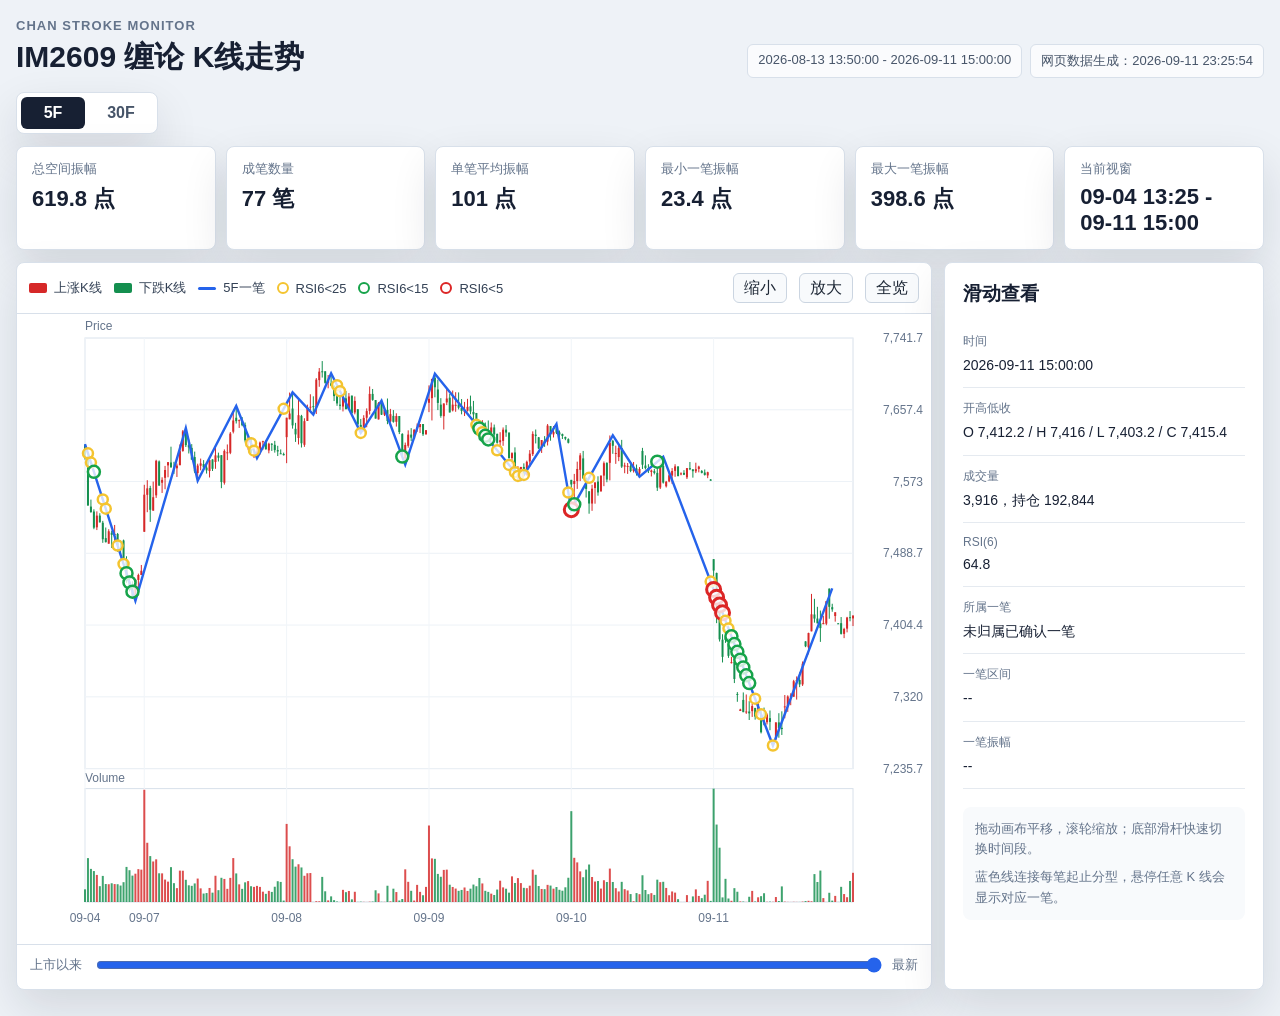
==== commit 85917e94: "Update IM2609 Chan 5F web data 2026-09-11" ====
--- a/index-standalone.html
+++ b/index-standalone.html
@@ -474,7 +474,7 @@
       </section>
     </main>
 
-    <script>window.IM2609_DATA = {"symbol":"IM2609","defaultLevel":"5F","rsiPeriod":6,"rsiMarkerRules":[{"below":25,"color":"yellow"},{"below":15,"color":"green"},{"below":5,"color":"red"}],"updatedAt":"2026-09-10 23:26:41","levels":{"5F":{"symbol":"IM2609","level":"5F","barLabel":"5分钟K线","rsiPeriod":6,"summary":{"raw_bars":"1023","processed_bars":"803","start_time":"2026-08-12 13:50:00","end_time":"2026-09-10 15:00:00","highest":"7882.6","lowest":"7301.0","total_space_points":"581.6","total_space_pct_from_low":"7.966","stroke_count":"79","up_strokes":"39","down_strokes":"40","avg_raw_bar_length":"14.04","median_raw_bar_length":"11.0","max_raw_bar_length":"50","avg_space_points":"95.068","median_space_points":"77.2","min_space_points":"23.4","max_space_points":"398.6","avg_space_pct":"1.2526","median_space_pct":"1.017","min_space_pct":"0.3088","max_space_pct":"5.0915"},"bars":[{"index":0,"time":"2026-08-12 13:50:00","open":7658.2,"high":7675.0,"low":7656.4,"close":7673.8,"volume":1725,"openInterest":225052,"rsi6":50.0,"rsiMarker":null,"strokeNo":null},{"index":1,"time":"2026-08-12 13:55:00","open":7675.2,"high":7677.6,"low":7675.2,"close":7677.0,"volume":57,"openInterest":225530,"rsi6":100.0,"rsiMarker":null,"strokeNo":null},{"index":2,"time":"2026-08-12 14:00:00","open":7680.0,"high":7680.0,"low":7677.0,"close":7677.8,"volume":13,"openInterest":225850,"rsi6":100.0,"rsiMarker":null,"strokeNo":null},{"index":3,"time":"2026-08-12 14:05:00","open":7675.0,"high":7679.8,"low":7667.0,"close":7672.2,"volume":19,"openInterest":226461,"rsi6":28.243,"rsiMarker":null,"strokeNo":null},{"index":4,"time":"2026-08-12 14:10:00","open":7677.8,"high":7677.8,"low":7669.8,"close":7674.8,"volume":488,"openInterest":226874,"rsi6":51.066,"rsiMarker":null,"strokeNo":null},{"index":5,"time":"2026-08-12 14:15:00","open":7674.8,"high":7678.8,"low":7669.6,"close":7678.6,"volume":1283,"openInterest":227328,"rsi6":70.358,"rsiMarker":null,"strokeNo":null},{"index":6,"time":"2026-08-12 14:20:00","open":7680.0,"high":7688.0,"low":7679.0,"close":7686.2,"volume":656,"openInterest":227731,"rsi6":85.911,"rsiMarker":null,"strokeNo":null},{"index":7,"time":"2026-08-12 14:25:00","open":7685.8,"high":7688.6,"low":7674.0,"close":7686.0,"volume":1716,"openInterest":228031,"rsi6":84.281,"rsiMarker":null,"strokeNo":null},{"index":8,"time":"2026-08-12 14:30:00","open":7686.0,"high":7694.2,"low":7679.0,"close":7691.2,"volume":156,"openInterest":228305,"rsi6":90.701,"rsiMarker":null,"strokeNo":null},{"index":9,"time":"2026-08-12 14:35:00","open":7683.2,"high":7687.8,"low":7683.2,"close":7687.4,"volume":86,"openInterest":228563,"rsi6":63.972,"rsiMarker":null,"strokeNo":null},{"index":10,"time":"2026-08-12 14:40:00","open":7687.8,"high":7693.4,"low":7683.6,"close":7693.0,"volume":1347,"openInterest":228897,"rsi6":77.595,"rsiMarker":null,"strokeNo":null},{"index":11,"time":"2026-08-12 14:45:00","open":7691.8,"high":7692.6,"low":7687.4,"close":7691.8,"volume":254,"openInterest":229244,"rsi6":69.69,"rsiMarker":null,"strokeNo":null},{"index":12,"time":"2026-08-12 14:50:00","open":7691.8,"high":7692.0,"low":7685.0,"close":7687.2,"volume":1852,"openInterest":229648,"rsi6":45.056,"rsiMarker":null,"strokeNo":null},{"index":13,"time":"2026-08-12 14:55:00","open":7686.6,"high":7687.2,"low":7677.8,"close":7681.6,"volume":570,"openInterest":230188,"rsi6":28.117,"rsiMarker":null,"strokeNo":null},{"index":14,"time":"2026-08-12 15:00:00","open":7682.0,"high":7683.2,"low":7675.2,"close":7677.4,"volume":4016,"openInterest":231319,"rsi6":20.159,"rsiMarker":"yellow","strokeNo":null},{"index":15,"time":"2026-08-13 09:35:00","open":7756.0,"high":7757.0,"low":7752.0,"close":7754.4,"volume":114,"openInterest":226241,"rsi6":90.339,"rsiMarker":null,"strokeNo":null},{"index":16,"time":"2026-08-13 09:40:00","open":7751.4,"high":7776.0,"low":7745.4,"close":7753.4,"volume":5161,"openInterest":224393,"rsi6":88.918,"rsiMarker":null,"strokeNo":1},{"index":17,"time":"2026-08-13 09:45:00","open":7754.6,"high":7765.0,"low":7745.8,"close":7765.0,"volume":147,"openInterest":223037,"rsi6":91.173,"rsiMarker":null,"strokeNo":1},{"index":18,"time":"2026-08-13 09:50:00","open":7763.8,"high":7771.0,"low":7741.8,"close":7742.0,"volume":2891,"openInterest":222360,"rsi6":58.264,"rsiMarker":null,"strokeNo":1},{"index":19,"time":"2026-08-13 09:55:00","open":7742.0,"high":7753.6,"low":7725.2,"close":7729.0,"volume":1331,"openInterest":222077,"rsi6":45.319,"rsiMarker":null,"strokeNo":1},{"index":20,"time":"2026-08-13 10:00:00","open":7729.0,"high":7755.2,"low":7728.8,"close":7746.8,"volume":51,"openInterest":221980,"rsi6":61.651,"rsiMarker":null,"strokeNo":1},{"index":21,"time":"2026-08-13 10:05:00","open":7739.4,"high":7760.4,"low":7737.8,"close":7750.8,"volume":2388,"openInterest":221808,"rsi6":64.945,"rsiMarker":null,"strokeNo":1},{"index":22,"time":"2026-08-13 10:10:00","open":7752.4,"high":7769.0,"low":7750.4,"close":7762.4,"volume":1935,"openInterest":221876,"rsi6":74.009,"rsiMarker":null,"strokeNo":1},{"index":23,"time":"2026-08-13 10:15:00","open":7762.4,"high":7770.8,"low":7757.0,"close":7758.0,"volume":2307,"openInterest":221692,"rsi6":65.074,"rsiMarker":null,"strokeNo":1},{"index":24,"time":"2026-08-13 10:20:00","open":7762.6,"high":7762.8,"low":7752.2,"close":7760.0,"volume":16,"openInterest":221572,"rsi6":67.566,"rsiMarker":null,"strokeNo":1},{"index":25,"time":"2026-08-13 10:25:00","open":7760.0,"high":7765.2,"low":7753.8,"close":7755.8,"volume":30,"openInterest":221477,"rsi6":55.851,"rsiMarker":null,"strokeNo":1},{"index":26,"time":"2026-08-13 10:30:00","open":7759.6,"high":7762.6,"low":7746.0,"close":7746.2,"volume":15,"openInterest":221319,"rsi6":35.92,"rsiMarker":null,"strokeNo":1},{"index":27,"time":"2026-08-13 10:35:00","open":7746.0,"high":7751.2,"low":7732.8,"close":7738.8,"volume":384,"openInterest":221519,"rsi6":25.934,"rsiMarker":null,"strokeNo":1},{"index":28,"time":"2026-08-13 10:40:00","open":7732.4,"high":7735.8,"low":7728.0,"close":7732.8,"volume":158,"openInterest":221743,"rsi6":19.712,"rsiMarker":"yellow","strokeNo":1},{"index":29,"time":"2026-08-13 10:45:00","open":7731.6,"high":7738.8,"low":7730.8,"close":7733.0,"volume":56,"openInterest":221616,"rsi6":20.601,"rsiMarker":"yellow","strokeNo":1},{"index":30,"time":"2026-08-13 10:50:00","open":7735.0,"high":7735.4,"low":7730.0,"close":7730.2,"volume":138,"openInterest":221615,"rsi6":16.928,"rsiMarker":"yellow","strokeNo":1},{"index":31,"time":"2026-08-13 10:55:00","open":7733.8,"high":7737.0,"low":7716.2,"close":7727.0,"volume":1511,"openInterest":221771,"rsi6":13.171,"rsiMarker":"green","strokeNo":2},{"index":32,"time":"2026-08-13 11:00:00","open":7731.0,"high":7736.4,"low":7727.6,"close":7731.8,"volume":188,"openInterest":221887,"rsi6":40.776,"rsiMarker":null,"strokeNo":2},{"index":33,"time":"2026-08-13 11:05:00","open":7731.8,"high":7739.8,"low":7730.2,"close":7735.6,"volume":14,"openInterest":221913,"rsi6":56.207,"rsiMarker":null,"strokeNo":2},{"index":34,"time":"2026-08-13 11:10:00","open":7736.2,"high":7739.2,"low":7725.6,"close":7726.0,"volume":340,"openInterest":221919,"rsi6":29.251,"rsiMarker":null,"strokeNo":2},{"index":35,"time":"2026-08-13 11:15:00","open":7722.8,"high":7724.0,"low":7721.0,"close":7721.0,"volume":33,"openInterest":222190,"rsi6":21.672,"rsiMarker":"yellow","strokeNo":2},{"index":36,"time":"2026-08-13 11:20:00","open":7729.0,"high":7729.4,"low":7727.0,"close":7729.4,"volume":18,"openInterest":222144,"rsi6":51.331,"rsiMarker":null,"strokeNo":2},{"index":37,"time":"2026-08-13 11:25:00","open":7735.6,"high":7739.4,"low":7733.2,"close":7736.4,"volume":108,"openInterest":222120,"rsi6":66.243,"rsiMarker":null,"strokeNo":2},{"index":38,"time":"2026-08-13 11:30:00","open":7734.8,"high":7739.6,"low":7731.0,"close":7734.8,"volume":277,"openInterest":222158,"rsi6":60.328,"rsiMarker":null,"strokeNo":2},{"index":39,"time":"2026-08-13 13:05:00","open":7735.0,"high":7749.2,"low":7734.2,"close":7746.8,"volume":9,"openInterest":222480,"rsi6":79.525,"rsiMarker":null,"strokeNo":2},{"index":40,"time":"2026-08-13 13:10:00","open":7746.0,"high":7757.4,"low":7745.8,"close":7754.6,"volume":71,"openInterest":222744,"rsi6":85.785,"rsiMarker":null,"strokeNo":3},{"index":41,"time":"2026-08-13 13:15:00","open":7754.6,"high":7755.6,"low":7744.2,"close":7744.2,"volume":22,"openInterest":222880,"rsi6":54.616,"rsiMarker":null,"strokeNo":3},{"index":42,"time":"2026-08-13 13:20:00","open":7744.8,"high":7745.8,"low":7725.0,"close":7728.8,"volume":43,"openInterest":222996,"rsi6":31.152,"rsiMarker":null,"strokeNo":3},{"index":43,"time":"2026-08-13 13:25:00","open":7728.8,"high":7736.6,"low":7721.2,"close":7726.0,"volume":115,"openInterest":223352,"rsi6":28.081,"rsiMarker":null,"strokeNo":3},{"index":44,"time":"2026-08-13 13:30:00","open":7727.0,"high":7735.8,"low":7723.0,"close":7732.4,"volume":25,"openInterest":223554,"rsi6":45.328,"rsiMarker":null,"strokeNo":3},{"index":45,"time":"2026-08-13 13:35:00","open":7733.0,"high":7734.8,"low":7725.8,"close":7726.8,"volume":1792,"openInterest":223612,"rsi6":35.036,"rsiMarker":null,"strokeNo":3},{"index":46,"time":"2026-08-13 13:40:00","open":7725.6,"high":7732.6,"low":7720.2,"close":7722.0,"volume":1167,"openInterest":224002,"rsi6":27.533,"rsiMarker":null,"strokeNo":3},{"index":47,"time":"2026-08-13 13:45:00","open":7721.0,"high":7721.4,"low":7706.2,"close":7707.8,"volume":1517,"openInterest":224628,"rsi6":14.592,"rsiMarker":"green","strokeNo":3},{"index":48,"time":"2026-08-13 13:50:00","open":7707.8,"high":7714.8,"low":7696.4,"close":7697.2,"volume":3052,"openInterest":225122,"rsi6":9.786,"rsiMarker":"green","strokeNo":3},{"index":49,"time":"2026-08-13 13:55:00","open":7697.0,"high":7713.4,"low":7697.0,"close":7706.6,"volume":2632,"openInterest":225863,"rsi6":35.971,"rsiMarker":null,"strokeNo":3},{"index":50,"time":"2026-08-13 14:00:00","open":7707.0,"high":7709.0,"low":7690.4,"close":7690.4,"volume":188,"openInterest":226687,"rsi6":21.155,"rsiMarker":"yellow","strokeNo":3},{"index":51,"time":"2026-08-13 14:05:00","open":7690.4,"high":7703.8,"low":7688.8,"close":7701.8,"volume":1150,"openInterest":227512,"rsi6":43.914,"rsiMarker":null,"strokeNo":3},{"index":52,"time":"2026-08-13 14:10:00","open":7705.4,"high":7708.4,"low":7702.2,"close":7703.4,"volume":45,"openInterest":228235,"rsi6":46.924,"rsiMarker":null,"strokeNo":3},{"index":53,"time":"2026-08-13 14:15:00","open":7702.2,"high":7703.6,"low":7695.4,"close":7700.0,"volume":1001,"openInterest":228571,"rsi6":40.463,"rsiMarker":null,"strokeNo":3},{"index":54,"time":"2026-08-13 14:20:00","open":7689.8,"high":7691.2,"low":7688.8,"close":7688.8,"volume":65,"openInterest":228959,"rsi6":24.748,"rsiMarker":"yellow","strokeNo":3},{"index":55,"time":"2026-08-13 14:25:00","open":7685.4,"high":7698.4,"low":7682.6,"close":7695.8,"volume":795,"openInterest":229554,"rsi6":43.835,"rsiMarker":null,"strokeNo":3},{"index":56,"time":"2026-08-13 14:30:00","open":7696.6,"high":7697.4,"low":7674.8,"close":7688.6,"volume":2851,"openInterest":230392,"rsi6":32.108,"rsiMarker":null,"strokeNo":3},{"index":57,"time":"2026-08-13 14:35:00","open":7672.0,"high":7673.2,"low":7663.8,"close":7664.0,"volume":139,"openInterest":231432,"rsi6":14.084,"rsiMarker":"green","strokeNo":3},{"index":58,"time":"2026-08-13 14:40:00","open":7659.4,"high":7659.4,"low":7653.8,"close":7655.0,"volume":316,"openInterest":232545,"rsi6":10.939,"rsiMarker":"green","strokeNo":3},{"index":59,"time":"2026-08-13 14:45:00","open":7647.4,"high":7651.2,"low":7633.6,"close":7649.2,"volume":4635,"openInterest":233483,"rsi6":9.105,"rsiMarker":"green","strokeNo":3},{"index":60,"time":"2026-08-13 14:50:00","open":7647.6,"high":7656.6,"low":7636.4,"close":7643.6,"volume":3992,"openInterest":234785,"rsi6":7.422,"rsiMarker":"green","strokeNo":3},{"index":61,"time":"2026-08-13 14:55:00","open":7637.4,"high":7639.8,"low":7627.0,"close":7627.2,"volume":50,"openInterest":236058,"rsi6":4.223,"rsiMarker":"red","strokeNo":3},{"index":62,"time":"2026-08-13 15:00:00","open":7628.0,"high":7639.6,"low":7628.0,"close":7634.2,"volume":276,"openInterest":238326,"rsi6":23.84,"rsiMarker":"yellow","strokeNo":4},{"index":63,"time":"2026-08-14 09:35:00","open":7671.0,"high":7677.8,"low":7650.8,"close":7671.4,"volume":9792,"openInterest":233737,"rsi6":69.824,"rsiMarker":null,"strokeNo":4},{"index":64,"time":"2026-08-14 09:40:00","open":7672.6,"high":7684.4,"low":7653.8,"close":7681.4,"volume":5682,"openInterest":231269,"rsi6":75.411,"rsiMarker":null,"strokeNo":4},{"index":65,"time":"2026-08-14 09:45:00","open":7682.0,"high":7694.6,"low":7658.0,"close":7666.0,"volume":4855,"openInterest":229504,"rsi6":53.896,"rsiMarker":null,"strokeNo":4},{"index":66,"time":"2026-08-14 09:50:00","open":7664.4,"high":7687.6,"low":7663.0,"close":7676.0,"volume":3006,"openInterest":228426,"rsi6":63.391,"rsiMarker":null,"strokeNo":4},{"index":67,"time":"2026-08-14 09:55:00","open":7672.8,"high":7684.6,"low":7668.2,"close":7674.0,"volume":2599,"openInterest":227624,"rsi6":59.935,"rsiMarker":null,"strokeNo":4},{"index":68,"time":"2026-08-14 10:00:00","open":7672.4,"high":7685.2,"low":7670.0,"close":7680.8,"volume":2582,"openInterest":227018,"rsi6":68.19,"rsiMarker":null,"strokeNo":4},{"index":69,"time":"2026-08-14 10:05:00","open":7679.6,"high":7690.4,"low":7676.8,"close":7681.8,"volume":2487,"openInterest":226226,"rsi6":69.485,"rsiMarker":null,"strokeNo":4},{"index":70,"time":"2026-08-14 10:10:00","open":7681.0,"high":7685.0,"low":7652.6,"close":7659.8,"volume":3554,"openInterest":225550,"rsi6":30.835,"rsiMarker":null,"strokeNo":4},{"index":71,"time":"2026-08-14 10:15:00","open":7659.8,"high":7668.0,"low":7647.2,"close":7665.6,"volume":3957,"openInterest":224873,"rsi6":42.616,"rsiMarker":null,"strokeNo":4},{"index":72,"time":"2026-08-14 10:20:00","open":7665.6,"high":7671.2,"low":7655.0,"close":7655.0,"volume":2232,"openInterest":224676,"rsi6":29.681,"rsiMarker":null,"strokeNo":4},{"index":73,"time":"2026-08-14 10:25:00","open":7655.2,"high":7669.4,"low":7645.0,"close":7648.2,"volume":2894,"openInterest":224494,"rsi6":23.323,"rsiMarker":"yellow","strokeNo":4},{"index":74,"time":"2026-08-14 10:30:00","open":7647.6,"high":7656.0,"low":7642.0,"close":7649.4,"volume":2257,"openInterest":224217,"rsi6":27.177,"rsiMarker":null,"strokeNo":4},{"index":75,"time":"2026-08-14 10:35:00","open":7649.0,"high":7669.0,"low":7648.8,"close":7667.2,"volume":2646,"openInterest":223785,"rsi6":64.368,"rsiMarker":null,"strokeNo":4},{"index":76,"time":"2026-08-14 10:40:00","open":7667.2,"high":7673.0,"low":7663.2,"close":7672.0,"volume":2365,"openInterest":223459,"rsi6":70.128,"rsiMarker":null,"strokeNo":4},{"index":77,"time":"2026-08-14 10:45:00","open":7672.0,"high":7676.6,"low":7662.0,"close":7665.6,"volume":2089,"openInterest":223421,"rsi6":53.873,"rsiMarker":null,"strokeNo":5},{"index":78,"time":"2026-08-14 10:50:00","open":7666.0,"high":7666.0,"low":7645.0,"close":7651.8,"volume":2505,"openInterest":223053,"rsi6":31.695,"rsiMarker":null,"strokeNo":5},{"index":79,"time":"2026-08-14 10:55:00","open":7651.8,"high":7653.4,"low":7630.2,"close":7633.6,"volume":3324,"openInterest":222702,"rsi6":18.008,"rsiMarker":"yellow","strokeNo":5},{"index":80,"time":"2026-08-14 11:00:00","open":7633.2,"high":7637.2,"low":7622.4,"close":7631.0,"volume":3643,"openInterest":222370,"rsi6":16.576,"rsiMarker":"yellow","strokeNo":5},{"index":81,"time":"2026-08-14 11:05:00","open":7631.0,"high":7631.0,"low":7610.0,"close":7613.4,"volume":3594,"openInterest":222160,"rsi6":9.453,"rsiMarker":"green","strokeNo":5},{"index":82,"time":"2026-08-14 11:10:00","open":7609.8,"high":7627.2,"low":7609.8,"close":7615.4,"volume":3194,"openInterest":222155,"rsi6":15.247,"rsiMarker":"yellow","strokeNo":5},{"index":83,"time":"2026-08-14 11:15:00","open":7615.6,"high":7624.0,"low":7609.2,"close":7614.4,"volume":2428,"openInterest":222263,"rsi6":14.593,"rsiMarker":"green","strokeNo":5},{"index":84,"time":"2026-08-14 11:20:00","open":7614.0,"high":7629.2,"low":7610.0,"close":7629.2,"volume":2557,"openInterest":222396,"rsi6":54.77,"rsiMarker":null,"strokeNo":5},{"index":85,"time":"2026-08-14 11:25:00","open":7629.2,"high":7632.4,"low":7618.0,"close":7624.4,"volume":2272,"openInterest":222559,"rsi6":45.13,"rsiMarker":null,"strokeNo":5},{"index":86,"time":"2026-08-14 11:30:00","open":7625.0,"high":7648.0,"low":7622.0,"close":7645.2,"volume":3006,"openInterest":222585,"rsi6":73.464,"rsiMarker":null,"strokeNo":5},{"index":87,"time":"2026-08-14 13:05:00","open":7641.8,"high":7646.8,"low":7621.0,"close":7623.6,"volume":2343,"openInterest":222955,"rsi6":41.962,"rsiMarker":null,"strokeNo":5},{"index":88,"time":"2026-08-14 13:10:00","open":7622.2,"high":7623.0,"low":7606.8,"close":7622.0,"volume":3337,"openInterest":223260,"rsi6":40.175,"rsiMarker":null,"strokeNo":5},{"index":89,"time":"2026-08-14 13:15:00","open":7622.0,"high":7623.8,"low":7611.0,"close":7611.8,"volume":1919,"openInterest":223327,"rsi6":29.113,"rsiMarker":null,"strokeNo":5},{"index":90,"time":"2026-08-14 13:20:00","open":7612.2,"high":7617.6,"low":7598.0,"close":7608.0,"volume":3413,"openInterest":223607,"rsi6":25.457,"rsiMarker":null,"strokeNo":5},{"index":91,"time":"2026-08-14 13:25:00","open":7606.0,"high":7612.0,"low":7599.2,"close":7610.4,"volume":2161,"openInterest":224132,"rsi6":32.907,"rsiMarker":null,"strokeNo":6},{"index":92,"time":"2026-08-14 13:30:00","open":7609.8,"high":7627.4,"low":7607.6,"close":7627.4,"volume":2932,"openInterest":224527,"rsi6":66.303,"rsiMarker":null,"strokeNo":6},{"index":93,"time":"2026-08-14 13:35:00","open":7627.0,"high":7629.8,"low":7616.0,"close":7629.0,"volume":2537,"openInterest":225042,"rsi6":68.378,"rsiMarker":null,"strokeNo":6},{"index":94,"time":"2026-08-14 13:40:00","open":7629.0,"high":7668.0,"low":7628.0,"close":7658.0,"volume":5740,"openInterest":225560,"rsi6":87.656,"rsiMarker":null,"strokeNo":6},{"index":95,"time":"2026-08-14 13:45:00","open":7655.2,"high":7660.0,"low":7637.0,"close":7654.8,"volume":3261,"openInterest":226044,"rsi6":80.111,"rsiMarker":null,"strokeNo":6},{"index":96,"time":"2026-08-14 13:50:00","open":7654.4,"high":7656.0,"low":7638.8,"close":7644.2,"volume":1989,"openInterest":226607,"rsi6":57.256,"rsiMarker":null,"strokeNo":6},{"index":97,"time":"2026-08-14 13:55:00","open":7644.2,"high":7673.6,"low":7642.2,"close":7665.0,"volume":3538,"openInterest":227074,"rsi6":76.037,"rsiMarker":null,"strokeNo":6},{"index":98,"time":"2026-08-14 14:00:00","open":7667.8,"high":7675.0,"low":7660.4,"close":7674.4,"volume":2441,"openInterest":227357,"rsi6":81.25,"rsiMarker":null,"strokeNo":6},{"index":99,"time":"2026-08-14 14:05:00","open":7674.2,"high":7676.0,"low":7653.2,"close":7653.6,"volume":2972,"openInterest":227696,"rsi6":48.54,"rsiMarker":null,"strokeNo":6},{"index":100,"time":"2026-08-14 14:10:00","open":7653.2,"high":7667.4,"low":7652.2,"close":7662.6,"volume":1743,"openInterest":227950,"rsi6":58.629,"rsiMarker":null,"strokeNo":6},{"index":101,"time":"2026-08-14 14:15:00","open":7665.8,"high":7680.8,"low":7665.2,"close":7675.8,"volume":2663,"openInterest":228081,"rsi6":70.504,"rsiMarker":null,"strokeNo":6},{"index":102,"time":"2026-08-14 14:20:00","open":7675.8,"high":7683.0,"low":7669.4,"close":7681.0,"volume":2594,"openInterest":228299,"rsi6":74.535,"rsiMarker":null,"strokeNo":7},{"index":103,"time":"2026-08-14 14:25:00","open":7680.2,"high":7680.2,"low":7667.8,"close":7677.6,"volume":1650,"openInterest":228485,"rsi6":66.247,"rsiMarker":null,"strokeNo":7},{"index":104,"time":"2026-08-14 14:30:00","open":7677.6,"high":7681.2,"low":7671.0,"close":7680.6,"volume":712,"openInterest":228611,"rsi6":70.323,"rsiMarker":null,"strokeNo":7},{"index":105,"time":"2026-08-14 14:35:00","open":7679.2,"high":7681.0,"low":7662.4,"close":7667.8,"volume":2226,"openInterest":229192,"rsi6":40.853,"rsiMarker":null,"strokeNo":7},{"index":106,"time":"2026-08-14 14:40:00","open":7668.6,"high":7669.2,"low":7653.6,"close":7655.6,"volume":2307,"openInterest":229435,"rsi6":26.201,"rsiMarker":null,"strokeNo":7},{"index":107,"time":"2026-08-14 14:45:00","open":7655.6,"high":7662.0,"low":7654.2,"close":7657.4,"volume":103,"openInterest":229649,"rsi6":31.291,"rsiMarker":null,"strokeNo":7},{"index":108,"time":"2026-08-14 14:50:00","open":7656.6,"high":7663.0,"low":7656.0,"close":7662.6,"volume":1728,"openInterest":230025,"rsi6":46.277,"rsiMarker":null,"strokeNo":7},{"index":109,"time":"2026-08-14 14:55:00","open":7659.4,"high":7664.8,"low":7657.2,"close":7661.2,"volume":2690,"openInterest":230388,"rsi6":42.762,"rsiMarker":null,"strokeNo":7},{"index":110,"time":"2026-08-14 15:00:00","open":7661.2,"high":7662.4,"low":7650.2,"close":7650.2,"volume":3899,"openInterest":231293,"rsi6":23.296,"rsiMarker":"yellow","strokeNo":7},{"index":111,"time":"2026-08-17 09:35:00","open":7679.0,"high":7680.2,"low":7657.0,"close":7669.6,"volume":134,"openInterest":226724,"rsi6":63.887,"rsiMarker":null,"strokeNo":7},{"index":112,"time":"2026-08-17 09:40:00","open":7670.0,"high":7686.6,"low":7639.8,"close":7641.6,"volume":208,"openInterest":223572,"rsi6":30.874,"rsiMarker":null,"strokeNo":7},{"index":113,"time":"2026-08-17 09:45:00","open":7640.8,"high":7671.0,"low":7633.0,"close":7669.0,"volume":50,"openInterest":221718,"rsi6":59.526,"rsiMarker":null,"strokeNo":8},{"index":114,"time":"2026-08-17 09:50:00","open":7669.2,"high":7699.8,"low":7667.2,"close":7691.0,"volume":846,"openInterest":220351,"rsi6":72.391,"rsiMarker":null,"strokeNo":8},{"index":115,"time":"2026-08-17 09:55:00","open":7691.8,"high":7696.6,"low":7672.4,"close":7675.6,"volume":429,"openInterest":219089,"rsi6":55.197,"rsiMarker":null,"strokeNo":8},{"index":116,"time":"2026-08-17 10:00:00","open":7677.0,"high":7682.6,"low":7664.4,"close":7674.0,"volume":461,"openInterest":218456,"rsi6":53.354,"rsiMarker":null,"strokeNo":8},{"index":117,"time":"2026-08-17 10:05:00","open":7674.0,"high":7682.8,"low":7661.4,"close":7682.6,"volume":20,"openInterest":218013,"rsi6":62.722,"rsiMarker":null,"strokeNo":8},{"index":118,"time":"2026-08-17 10:10:00","open":7683.6,"high":7693.0,"low":7678.4,"close":7687.0,"volume":407,"openInterest":217799,"rsi6":67.409,"rsiMarker":null,"strokeNo":8},{"index":119,"time":"2026-08-17 10:15:00","open":7687.6,"high":7697.8,"low":7681.0,"close":7691.6,"volume":55,"openInterest":217707,"rsi6":72.476,"rsiMarker":null,"strokeNo":8},{"index":120,"time":"2026-08-17 10:20:00","open":7692.8,"high":7695.6,"low":7680.6,"close":7688.8,"volume":1143,"openInterest":217521,"rsi6":63.998,"rsiMarker":null,"strokeNo":8},{"index":121,"time":"2026-08-17 10:25:00","open":7688.8,"high":7691.4,"low":7684.6,"close":7687.4,"volume":5,"openInterest":217284,"rsi6":59.154,"rsiMarker":null,"strokeNo":8},{"index":122,"time":"2026-08-17 10:30:00","open":7687.4,"high":7689.4,"low":7677.2,"close":7677.6,"volume":38,"openInterest":217122,"rsi6":33.964,"rsiMarker":null,"strokeNo":8},{"index":123,"time":"2026-08-17 10:35:00","open":7677.6,"high":7694.0,"low":7677.4,"close":7692.2,"volume":52,"openInterest":216993,"rsi6":65.027,"rsiMarker":null,"strokeNo":8},{"index":124,"time":"2026-08-17 10:40:00","open":7692.6,"high":7717.4,"low":7691.2,"close":7717.4,"volume":45,"openInterest":216684,"rsi6":83.632,"rsiMarker":null,"strokeNo":8},{"index":125,"time":"2026-08-17 10:45:00","open":7720.0,"high":7727.0,"low":7713.0,"close":7727.0,"volume":60,"openInterest":216559,"rsi6":87.25,"rsiMarker":null,"strokeNo":8},{"index":126,"time":"2026-08-17 10:50:00","open":7725.8,"high":7739.8,"low":7720.2,"close":7734.8,"volume":3156,"openInterest":216531,"rsi6":89.811,"rsiMarker":null,"strokeNo":8},{"index":127,"time":"2026-08-17 10:55:00","open":7736.0,"high":7749.8,"low":7736.0,"close":7741.0,"volume":768,"openInterest":216816,"rsi6":91.673,"rsiMarker":null,"strokeNo":8},{"index":128,"time":"2026-08-17 11:00:00","open":7741.0,"high":7758.8,"low":7741.0,"close":7758.4,"volume":365,"openInterest":217142,"rsi6":95.153,"rsiMarker":null,"strokeNo":8},{"index":129,"time":"2026-08-17 11:05:00","open":7758.4,"high":7768.0,"low":7753.2,"close":7755.4,"volume":1734,"openInterest":217729,"rsi6":86.434,"rsiMarker":null,"strokeNo":8},{"index":130,"time":"2026-08-17 11:10:00","open":7755.0,"high":7766.4,"low":7751.0,"close":7760.2,"volume":736,"openInterest":217870,"rsi6":88.744,"rsiMarker":null,"strokeNo":8},{"index":131,"time":"2026-08-17 11:15:00","open":7760.4,"high":7763.0,"low":7752.8,"close":7757.4,"volume":96,"openInterest":217959,"rsi6":77.909,"rsiMarker":null,"strokeNo":8},{"index":132,"time":"2026-08-17 11:20:00","open":7757.8,"high":7779.6,"low":7753.8,"close":7779.0,"volume":61,"openInterest":218404,"rsi6":90.472,"rsiMarker":null,"strokeNo":8},{"index":133,"time":"2026-08-17 11:25:00","open":7779.0,"high":7798.8,"low":7773.8,"close":7798.2,"volume":3758,"openInterest":219385,"rsi6":94.421,"rsiMarker":null,"strokeNo":8},{"index":134,"time":"2026-08-17 11:30:00","open":7798.0,"high":7800.6,"low":7787.4,"close":7788.2,"volume":3648,"openInterest":220072,"rsi6":72.51,"rsiMarker":null,"strokeNo":8},{"index":135,"time":"2026-08-17 13:05:00","open":7789.0,"high":7798.0,"low":7781.6,"close":7792.6,"volume":18,"openInterest":220467,"rsi6":75.948,"rsiMarker":null,"strokeNo":8},{"index":136,"time":"2026-08-17 13:10:00","open":7793.0,"high":7812.2,"low":7792.0,"close":7811.4,"volume":57,"openInterest":220694,"rsi6":86.241,"rsiMarker":null,"strokeNo":8},{"index":137,"time":"2026-08-17 13:15:00","open":7812.2,"high":7818.0,"low":7803.0,"close":7813.6,"volume":230,"openInterest":221564,"rsi6":87.143,"rsiMarker":null,"strokeNo":8},{"index":138,"time":"2026-08-17 13:20:00","open":7814.8,"high":7819.8,"low":7802.4,"close":7805.4,"volume":29,"openInterest":221870,"rsi6":64.94,"rsiMarker":null,"strokeNo":8},{"index":139,"time":"2026-08-17 13:25:00","open":7806.4,"high":7808.0,"low":7798.8,"close":7802.2,"volume":11,"openInterest":222174,"rsi6":57.005,"rsiMarker":null,"strokeNo":8},{"index":140,"time":"2026-08-17 13:30:00","open":7801.4,"high":7802.0,"low":7790.0,"close":7798.0,"volume":20,"openInterest":222750,"rsi6":46.553,"rsiMarker":null,"strokeNo":8},{"index":141,"time":"2026-08-17 13:35:00","open":7797.6,"high":7810.2,"low":7794.6,"close":7809.2,"volume":2003,"openInterest":223201,"rsi6":68.272,"rsiMarker":null,"strokeNo":8},{"index":142,"time":"2026-08-17 13:40:00","open":7809.4,"high":7814.4,"low":7803.0,"close":7803.0,"volume":752,"openInterest":223596,"rsi6":51.92,"rsiMarker":null,"strokeNo":8},{"index":143,"time":"2026-08-17 13:45:00","open":7813.0,"high":7813.2,"low":7811.4,"close":7812.0,"volume":37,"openInterest":223991,"rsi6":67.661,"rsiMarker":null,"strokeNo":8},{"index":144,"time":"2026-08-17 13:50:00","open":7812.0,"high":7816.0,"low":7802.0,"close":7816.0,"volume":974,"openInterest":224326,"rsi6":73.134,"rsiMarker":null,"strokeNo":8},{"index":145,"time":"2026-08-17 13:55:00","open":7823.2,"high":7824.8,"low":7822.6,"close":7824.8,"volume":20,"openInterest":224888,"rsi6":82.339,"rsiMarker":null,"strokeNo":8},{"index":146,"time":"2026-08-17 14:00:00","open":7821.0,"high":7829.8,"low":7818.0,"close":7828.6,"volume":85,"openInterest":225245,"rsi6":85.37,"rsiMarker":null,"strokeNo":8},{"index":147,"time":"2026-08-17 14:05:00","open":7828.4,"high":7839.4,"low":7826.8,"close":7838.2,"volume":2992,"openInterest":226020,"rsi6":90.895,"rsiMarker":null,"strokeNo":8},{"index":148,"time":"2026-08-17 14:10:00","open":7846.2,"high":7847.4,"low":7846.0,"close":7846.6,"volume":23,"openInterest":226748,"rsi6":93.775,"rsiMarker":null,"strokeNo":8},{"index":149,"time":"2026-08-17 14:15:00","open":7846.8,"high":7862.0,"low":7845.2,"close":7857.8,"volume":1231,"openInterest":227714,"rsi6":96.086,"rsiMarker":null,"strokeNo":8},{"index":150,"time":"2026-08-17 14:20:00","open":7857.8,"high":7864.8,"low":7851.2,"close":7860.8,"volume":2152,"openInterest":228088,"rsi6":96.565,"rsiMarker":null,"strokeNo":8},{"index":151,"time":"2026-08-17 14:25:00","open":7861.0,"high":7875.0,"low":7856.4,"close":7856.4,"volume":93,"openInterest":228850,"rsi6":77.194,"rsiMarker":null,"strokeNo":9},{"index":152,"time":"2026-08-17 14:30:00","open":7857.6,"high":7859.4,"low":7855.0,"close":7858.4,"volume":17,"openInterest":229365,"rsi6":79.776,"rsiMarker":null,"strokeNo":9},{"index":153,"time":"2026-08-17 14:35:00","open":7851.4,"high":7857.2,"low":7841.6,"close":7852.0,"volume":653,"openInterest":230196,"rsi6":52.932,"rsiMarker":null,"strokeNo":9},{"index":154,"time":"2026-08-17 14:40:00","open":7850.6,"high":7868.6,"low":7850.0,"close":7868.0,"volume":2259,"openInterest":230602,"rsi6":78.387,"rsiMarker":null,"strokeNo":9},{"index":155,"time":"2026-08-17 14:45:00","open":7867.8,"high":7868.4,"low":7858.2,"close":7862.8,"volume":2031,"openInterest":231096,"rsi6":62.907,"rsiMarker":null,"strokeNo":9},{"index":156,"time":"2026-08-17 14:50:00","open":7863.0,"high":7871.8,"low":7861.0,"close":7863.6,"volume":39,"openInterest":231772,"rsi6":64.421,"rsiMarker":null,"strokeNo":9},{"index":157,"time":"2026-08-17 14:55:00","open":7863.4,"high":7873.6,"low":7861.4,"close":7869.8,"volume":1789,"openInterest":232640,"rsi6":75.338,"rsiMarker":null,"strokeNo":9},{"index":158,"time":"2026-08-17 15:00:00","open":7870.0,"high":7874.8,"low":7865.0,"close":7873.6,"volume":4764,"openInterest":233964,"rsi6":80.477,"rsiMarker":null,"strokeNo":9},{"index":159,"time":"2026-08-18 09:35:00","open":7864.8,"high":7866.8,"low":7854.4,"close":7864.2,"volume":8200,"openInterest":229539,"rsi6":46.741,"rsiMarker":null,"strokeNo":9},{"index":160,"time":"2026-08-18 09:40:00","open":7863.0,"high":7882.6,"low":7858.0,"close":7876.6,"volume":6321,"openInterest":226541,"rsi6":69.981,"rsiMarker":null,"strokeNo":9},{"index":161,"time":"2026-08-18 09:45:00","open":7874.8,"high":7876.6,"low":7843.2,"close":7847.8,"volume":5423,"openInterest":224298,"rsi6":28.931,"rsiMarker":null,"strokeNo":9},{"index":162,"time":"2026-08-18 09:50:00","open":7846.0,"high":7846.4,"low":7820.6,"close":7822.2,"volume":6160,"openInterest":221745,"rsi6":16.724,"rsiMarker":"yellow","strokeNo":9},{"index":163,"time":"2026-08-18 09:55:00","open":7821.4,"high":7824.8,"low":7806.8,"close":7814.0,"volume":6022,"openInterest":220210,"rsi6":14.063,"rsiMarker":"green","strokeNo":9},{"index":164,"time":"2026-08-18 10:00:00","open":7813.0,"high":7824.8,"low":7805.2,"close":7819.6,"volume":3973,"openInterest":219253,"rsi6":25.41,"rsiMarker":null,"strokeNo":9},{"index":165,"time":"2026-08-18 10:05:00","open":7819.6,"high":7834.0,"low":7817.0,"close":7834.0,"volume":4033,"openInterest":218273,"rsi6":49.442,"rsiMarker":null,"strokeNo":9},{"index":166,"time":"2026-08-18 10:10:00","open":7834.6,"high":7839.2,"low":7822.2,"close":7834.8,"volume":3183,"openInterest":217613,"rsi6":50.678,"rsiMarker":null,"strokeNo":9},{"index":167,"time":"2026-08-18 10:15:00","open":7835.4,"high":7835.4,"low":7820.4,"close":7824.8,"volume":2405,"openInterest":217249,"rsi6":35.493,"rsiMarker":null,"strokeNo":9},{"index":168,"time":"2026-08-18 10:20:00","open":7824.2,"high":7825.0,"low":7807.0,"close":7817.0,"volume":3285,"openInterest":217067,"rsi6":26.743,"rsiMarker":null,"strokeNo":9},{"index":169,"time":"2026-08-18 10:25:00","open":7817.0,"high":7818.2,"low":7798.0,"close":7801.4,"volume":3350,"openInterest":216540,"rsi6":15.822,"rsiMarker":"yellow","strokeNo":9},{"index":170,"time":"2026-08-18 10:30:00","open":7800.8,"high":7803.6,"low":7790.0,"close":7793.2,"volume":3500,"openInterest":216214,"rsi6":12.166,"rsiMarker":"green","strokeNo":9},{"index":171,"time":"2026-08-18 10:35:00","open":7792.0,"high":7801.8,"low":7782.6,"close":7799.0,"volume":4575,"openInterest":215781,"rsi6":28.522,"rsiMarker":null,"strokeNo":9},{"index":172,"time":"2026-08-18 10:40:00","open":7798.4,"high":7803.8,"low":7794.2,"close":7795.4,"volume":2622,"openInterest":215748,"rsi6":24.549,"rsiMarker":"yellow","strokeNo":9},{"index":173,"time":"2026-08-18 10:45:00","open":7795.0,"high":7798.0,"low":7786.0,"close":7789.6,"volume":1946,"openInterest":215661,"rsi6":18.681,"rsiMarker":"yellow","strokeNo":9},{"index":174,"time":"2026-08-18 10:50:00","open":7789.6,"high":7789.6,"low":7759.0,"close":7764.0,"volume":5590,"openInterest":215764,"rsi6":7.541,"rsiMarker":"green","strokeNo":9},{"index":175,"time":"2026-08-18 10:55:00","open":7764.2,"high":7764.2,"low":7750.6,"close":7753.0,"volume":3632,"openInterest":215895,"rsi6":5.55,"rsiMarker":"green","strokeNo":9},{"index":176,"time":"2026-08-18 11:00:00","open":7752.6,"high":7752.6,"low":7737.6,"close":7744.2,"volume":4698,"openInterest":216356,"rsi6":4.284,"rsiMarker":"red","strokeNo":9},{"index":177,"time":"2026-08-18 11:05:00","open":7743.6,"high":7755.0,"low":7738.0,"close":7742.6,"volume":4337,"openInterest":216597,"rsi6":4.048,"rsiMarker":"red","strokeNo":9},{"index":178,"time":"2026-08-18 11:10:00","open":7742.2,"high":7742.2,"low":7727.2,"close":7731.2,"volume":3118,"openInterest":216886,"rsi6":2.616,"rsiMarker":"red","strokeNo":9},{"index":179,"time":"2026-08-18 11:15:00","open":7731.2,"high":7748.4,"low":7726.0,"close":7747.2,"volume":3546,"openInterest":217368,"rsi6":42.556,"rsiMarker":null,"strokeNo":10},{"index":180,"time":"2026-08-18 11:20:00","open":7747.2,"high":7756.2,"low":7742.6,"close":7756.0,"volume":3513,"openInterest":217583,"rsi6":56.343,"rsiMarker":null,"strokeNo":10},{"index":181,"time":"2026-08-18 11:25:00","open":7757.4,"high":7764.8,"low":7748.2,"close":7762.6,"volume":2744,"openInterest":218052,"rsi6":65.131,"rsiMarker":null,"strokeNo":10},{"index":182,"time":"2026-08-18 11:30:00","open":7762.6,"high":7771.0,"low":7758.8,"close":7765.6,"volume":2532,"openInterest":218363,"rsi6":69.09,"rsiMarker":null,"strokeNo":10},{"index":183,"time":"2026-08-18 13:05:00","open":7765.6,"high":7774.6,"low":7746.0,"close":7749.6,"volume":2899,"openInterest":218668,"rsi6":37.39,"rsiMarker":null,"strokeNo":10},{"index":184,"time":"2026-08-18 13:10:00","open":7747.6,"high":7769.6,"low":7743.4,"close":7762.6,"volume":2077,"openInterest":219180,"rsi6":58.861,"rsiMarker":null,"strokeNo":10},{"index":185,"time":"2026-08-18 13:15:00","open":7761.2,"high":7761.2,"low":7740.2,"close":7744.8,"volume":1946,"openInterest":219413,"rsi6":35.515,"rsiMarker":null,"strokeNo":10},{"index":186,"time":"2026-08-18 13:20:00","open":7743.6,"high":7773.0,"low":7741.8,"close":7771.6,"volume":1194,"openInterest":219796,"rsi6":64.878,"rsiMarker":null,"strokeNo":10},{"index":187,"time":"2026-08-18 13:25:00","open":7772.8,"high":7778.6,"low":7753.6,"close":7758.6,"volume":2992,"openInterest":220313,"rsi6":49.554,"rsiMarker":null,"strokeNo":10},{"index":188,"time":"2026-08-18 13:30:00","open":7759.4,"high":7761.6,"low":7747.2,"close":7754.4,"volume":2002,"openInterest":220895,"rsi6":44.771,"rsiMarker":null,"strokeNo":10},{"index":189,"time":"2026-08-18 13:35:00","open":7754.4,"high":7766.6,"low":7738.6,"close":7766.6,"volume":2777,"openInterest":221668,"rsi6":60.339,"rsiMarker":null,"strokeNo":10},{"index":190,"time":"2026-08-18 13:40:00","open":7765.8,"high":7770.0,"low":7754.2,"close":7761.0,"volume":2143,"openInterest":222173,"rsi6":51.085,"rsiMarker":null,"strokeNo":10},{"index":191,"time":"2026-08-18 13:45:00","open":7761.0,"high":7769.8,"low":7756.0,"close":7762.6,"volume":1840,"openInterest":222728,"rsi6":53.913,"rsiMarker":null,"strokeNo":10},{"index":192,"time":"2026-08-18 13:50:00","open":7763.2,"high":7774.0,"low":7755.0,"close":7773.4,"volume":1639,"openInterest":223010,"rsi6":70.193,"rsiMarker":null,"strokeNo":10},{"index":193,"time":"2026-08-18 13:55:00","open":7773.4,"high":7789.2,"low":7771.8,"close":7784.0,"volume":4063,"openInterest":223643,"rsi6":79.933,"rsiMarker":null,"strokeNo":10},{"index":194,"time":"2026-08-18 14:00:00","open":7782.2,"high":7791.0,"low":7765.2,"close":7770.2,"volume":3119,"openInterest":224516,"rsi6":50.096,"rsiMarker":null,"strokeNo":10},{"index":195,"time":"2026-08-18 14:05:00","open":7769.6,"high":7785.6,"low":7761.6,"close":7780.2,"volume":2427,"openInterest":225190,"rsi6":63.803,"rsiMarker":null,"strokeNo":10},{"index":196,"time":"2026-08-18 14:10:00","open":7781.8,"high":7781.8,"low":7760.2,"close":7762.4,"volume":2249,"openInterest":225880,"rsi6":37.877,"rsiMarker":null,"strokeNo":10},{"index":197,"time":"2026-08-18 14:15:00","open":7762.6,"high":7781.0,"low":7761.0,"close":7776.2,"volume":1794,"openInterest":226133,"rsi6":56.89,"rsiMarker":null,"strokeNo":10},{"index":198,"time":"2026-08-18 14:20:00","open":7775.2,"high":7784.8,"low":7764.2,"close":7784.0,"volume":1513,"openInterest":226417,"rsi6":65.295,"rsiMarker":null,"strokeNo":10},{"index":199,"time":"2026-08-18 14:25:00","open":7784.0,"high":7803.4,"low":7780.2,"close":7797.8,"volume":3505,"openInterest":226994,"rsi6":76.597,"rsiMarker":null,"strokeNo":10},{"index":200,"time":"2026-08-18 14:30:00","open":7798.0,"high":7819.0,"low":7797.6,"close":7817.6,"volume":3880,"openInterest":227867,"rsi6":85.852,"rsiMarker":null,"strokeNo":10},{"index":201,"time":"2026-08-18 14:35:00","open":7818.4,"high":7828.2,"low":7810.0,"close":7827.0,"volume":3177,"openInterest":228798,"rsi6":88.797,"rsiMarker":null,"strokeNo":10},{"index":202,"time":"2026-08-18 14:40:00","open":7826.2,"high":7828.8,"low":7813.0,"close":7821.8,"volume":3437,"openInterest":229518,"rsi6":76.47,"rsiMarker":null,"strokeNo":11},{"index":203,"time":"2026-08-18 14:45:00","open":7821.8,"high":7822.4,"low":7806.2,"close":7819.0,"volume":3085,"openInterest":230557,"rsi6":69.226,"rsiMarker":null,"strokeNo":11},{"index":204,"time":"2026-08-18 14:50:00","open":7818.2,"high":7818.2,"low":7804.0,"close":7805.4,"volume":2050,"openInterest":230939,"rsi6":42.104,"rsiMarker":null,"strokeNo":11},{"index":205,"time":"2026-08-18 14:55:00","open":7806.4,"high":7811.2,"low":7799.4,"close":7811.0,"volume":2883,"openInterest":231411,"rsi6":52.771,"rsiMarker":null,"strokeNo":11},{"index":206,"time":"2026-08-18 15:00:00","open":7810.4,"high":7812.0,"low":7807.0,"close":7807.0,"volume":158,"openInterest":232234,"rsi6":44.561,"rsiMarker":null,"strokeNo":11},{"index":207,"time":"2026-08-19 09:35:00","open":7712.0,"high":7733.8,"low":7673.2,"close":7682.6,"volume":16657,"openInterest":225372,"rsi6":5.732,"rsiMarker":"green","strokeNo":11},{"index":208,"time":"2026-08-19 09:40:00","open":7683.0,"high":7704.0,"low":7668.8,"close":7685.2,"volume":7574,"openInterest":222639,"rsi6":8.076,"rsiMarker":"green","strokeNo":11},{"index":209,"time":"2026-08-19 09:45:00","open":7684.2,"high":7699.0,"low":7666.6,"close":7670.2,"volume":5868,"openInterest":221348,"rsi6":6.725,"rsiMarker":"green","strokeNo":11},{"index":210,"time":"2026-08-19 09:50:00","open":7668.2,"high":7668.2,"low":7645.0,"close":7658.6,"volume":7730,"openInterest":220170,"rsi6":5.694,"rsiMarker":"green","strokeNo":11},{"index":211,"time":"2026-08-19 09:55:00","open":7660.4,"high":7660.4,"low":7626.4,"close":7630.0,"volume":6062,"openInterest":219030,"rsi6":3.724,"rsiMarker":"red","strokeNo":11},{"index":212,"time":"2026-08-19 10:00:00","open":7626.4,"high":7631.0,"low":7610.0,"close":7612.0,"volume":6309,"openInterest":218851,"rsi6":2.854,"rsiMarker":"red","strokeNo":11},{"index":213,"time":"2026-08-19 10:05:00","open":7611.0,"high":7625.6,"low":7610.6,"close":7611.2,"volume":3723,"openInterest":218800,"rsi6":2.813,"rsiMarker":"red","strokeNo":11},{"index":214,"time":"2026-08-19 10:10:00","open":7611.2,"high":7614.6,"low":7590.4,"close":7601.4,"volume":5525,"openInterest":218501,"rsi6":2.258,"rsiMarker":"red","strokeNo":11},{"index":215,"time":"2026-08-19 10:15:00","open":7597.0,"high":7597.8,"low":7568.2,"close":7573.4,"volume":5385,"openInterest":218737,"rsi6":1.262,"rsiMarker":"red","strokeNo":11},{"index":216,"time":"2026-08-19 10:20:00","open":7571.2,"high":7575.8,"low":7557.4,"close":7565.8,"volume":4649,"openInterest":219217,"rsi6":1.081,"rsiMarker":"red","strokeNo":11},{"index":217,"time":"2026-08-19 10:25:00","open":7566.0,"high":7594.8,"low":7560.8,"close":7578.0,"volume":6341,"openInterest":219280,"rsi6":25.209,"rsiMarker":null,"strokeNo":11},{"index":218,"time":"2026-08-19 10:30:00","open":7576.8,"high":7593.4,"low":7558.2,"close":7560.6,"volume":3769,"openInterest":219524,"rsi6":16.952,"rsiMarker":"yellow","strokeNo":11},{"index":219,"time":"2026-08-19 10:35:00","open":7560.6,"high":7573.0,"low":7556.0,"close":7573.0,"volume":4043,"openInterest":219870,"rsi6":37.406,"rsiMarker":null,"strokeNo":11},{"index":220,"time":"2026-08-19 10:40:00","open":7573.4,"high":7579.6,"low":7542.8,"close":7552.0,"volume":4906,"openInterest":220698,"rsi6":23.616,"rsiMarker":"yellow","strokeNo":11},{"index":221,"time":"2026-08-19 10:45:00","open":7551.2,"high":7583.0,"low":7551.2,"close":7555.8,"volume":3827,"openInterest":220912,"rsi6":30.14,"rsiMarker":null,"strokeNo":11},{"index":222,"time":"2026-08-19 10:50:00","open":7555.6,"high":7585.0,"low":7554.0,"close":7584.6,"volume":3467,"openInterest":221161,"rsi6":63.354,"rsiMarker":null,"strokeNo":11},{"index":223,"time":"2026-08-19 10:55:00","open":7589.6,"high":7591.2,"low":7564.2,"close":7570.8,"volume":2907,"openInterest":221166,"rsi6":48.034,"rsiMarker":null,"strokeNo":11},{"index":224,"time":"2026-08-19 11:00:00","open":7569.8,"high":7580.0,"low":7555.6,"close":7559.0,"volume":2615,"openInterest":221585,"rsi6":37.251,"rsiMarker":null,"strokeNo":11},{"index":225,"time":"2026-08-19 11:05:00","open":7562.2,"high":7575.6,"low":7556.2,"close":7566.0,"volume":2270,"openInterest":222051,"rsi6":47.111,"rsiMarker":null,"strokeNo":11},{"index":226,"time":"2026-08-19 11:10:00","open":7561.6,"high":7566.6,"low":7551.4,"close":7558.0,"volume":2420,"openInterest":222531,"rsi6":37.646,"rsiMarker":null,"strokeNo":11},{"index":227,"time":"2026-08-19 11:15:00","open":7558.8,"high":7560.4,"low":7543.0,"close":7550.0,"volume":2498,"openInterest":222770,"rsi6":29.382,"rsiMarker":null,"strokeNo":11},{"index":228,"time":"2026-08-19 11:20:00","open":7551.2,"high":7556.0,"low":7532.0,"close":7532.8,"volume":2658,"openInterest":223121,"rsi6":17.691,"rsiMarker":"yellow","strokeNo":11},{"index":229,"time":"2026-08-19 11:25:00","open":7532.8,"high":7534.0,"low":7514.0,"close":7525.0,"volume":5090,"openInterest":224296,"rsi6":14.124,"rsiMarker":"green","strokeNo":11},{"index":230,"time":"2026-08-19 11:30:00","open":7524.8,"high":7536.0,"low":7518.8,"close":7521.8,"volume":2297,"openInterest":224811,"rsi6":12.658,"rsiMarker":"green","strokeNo":11},{"index":231,"time":"2026-08-19 13:05:00","open":7521.0,"high":7522.0,"low":7505.8,"close":7513.8,"volume":34,"openInterest":225968,"rsi6":9.284,"rsiMarker":"green","strokeNo":11},{"index":232,"time":"2026-08-19 13:10:00","open":7512.4,"high":7515.0,"low":7499.2,"close":7506.2,"volume":3574,"openInterest":226991,"rsi6":6.855,"rsiMarker":"green","strokeNo":11},{"index":233,"time":"2026-08-19 13:15:00","open":7506.6,"high":7513.2,"low":7495.4,"close":7499.4,"volume":3139,"openInterest":227728,"rsi6":5.163,"rsiMarker":"green","strokeNo":11},{"index":234,"time":"2026-08-19 13:20:00","open":7500.4,"high":7502.4,"low":7480.0,"close":7491.8,"volume":3832,"openInterest":228860,"rsi6":3.724,"rsiMarker":"red","strokeNo":11},{"index":235,"time":"2026-08-19 13:25:00","open":7491.8,"high":7524.6,"low":7491.8,"close":7513.6,"volume":6485,"openInterest":230903,"rsi6":54.565,"rsiMarker":null,"strokeNo":11},{"index":236,"time":"2026-08-19 13:30:00","open":7513.2,"high":7520.0,"low":7492.8,"close":7504.4,"volume":4366,"openInterest":232133,"rsi6":41.589,"rsiMarker":null,"strokeNo":11},{"index":237,"time":"2026-08-19 13:35:00","open":7504.0,"high":7523.0,"low":7497.0,"close":7503.2,"volume":3658,"openInterest":233363,"rsi6":39.858,"rsiMarker":null,"strokeNo":11},{"index":238,"time":"2026-08-19 13:40:00","open":7505.0,"high":7515.0,"low":7485.6,"close":7515.0,"volume":3380,"openInterest":234328,"rsi6":61.765,"rsiMarker":null,"strokeNo":11},{"index":239,"time":"2026-08-19 13:45:00","open":7511.8,"high":7515.0,"low":7493.6,"close":7504.4,"volume":2794,"openInterest":235451,"rsi6":42.36,"rsiMarker":null,"strokeNo":11},{"index":240,"time":"2026-08-19 13:50:00","open":7501.8,"high":7504.8,"low":7492.2,"close":7495.6,"volume":1491,"openInterest":235859,"rsi6":31.03,"rsiMarker":null,"strokeNo":11},{"index":241,"time":"2026-08-19 13:55:00","open":7495.8,"high":7497.6,"low":7469.0,"close":7472.6,"volume":3654,"openInterest":237030,"rsi6":15.682,"rsiMarker":"yellow","strokeNo":11},{"index":242,"time":"2026-08-19 14:00:00","open":7472.0,"high":7473.8,"low":7466.6,"close":7470.0,"volume":2521,"openInterest":237803,"rsi6":14.543,"rsiMarker":"green","strokeNo":11},{"index":243,"time":"2026-08-19 14:05:00","open":7470.2,"high":7475.6,"low":7464.2,"close":7471.8,"volume":2653,"openInterest":238758,"rsi6":20.161,"rsiMarker":"yellow","strokeNo":11},{"index":244,"time":"2026-08-19 14:10:00","open":7472.4,"high":7482.6,"low":7451.0,"close":7452.2,"volume":3217,"openInterest":239609,"rsi6":10.07,"rsiMarker":"green","strokeNo":11},{"index":245,"time":"2026-08-19 14:15:00","open":7452.2,"high":7477.4,"low":7450.2,"close":7470.0,"volume":3048,"openInterest":240377,"rsi6":45.044,"rsiMarker":null,"strokeNo":11},{"index":246,"time":"2026-08-19 14:20:00","open":7468.8,"high":7469.8,"low":7453.8,"close":7467.0,"volume":2074,"openInterest":240968,"rsi6":41.258,"rsiMarker":null,"strokeNo":11},{"index":247,"time":"2026-08-19 14:25:00","open":7467.0,"high":7472.0,"low":7458.2,"close":7462.2,"volume":2016,"openInterest":241724,"rsi6":34.721,"rsiMarker":null,"strokeNo":11},{"index":248,"time":"2026-08-19 14:30:00","open":7464.4,"high":7467.2,"low":7458.0,"close":7462.6,"volume":1942,"openInterest":242501,"rsi6":35.905,"rsiMarker":null,"strokeNo":11},{"index":249,"time":"2026-08-19 14:35:00","open":7460.4,"high":7462.4,"low":7444.0,"close":7454.6,"volume":4168,"openInterest":244270,"rsi6":23.807,"rsiMarker":"yellow","strokeNo":11},{"index":250,"time":"2026-08-19 14:40:00","open":7454.6,"high":7458.0,"low":7436.2,"close":7444.8,"volume":3430,"openInterest":245478,"rsi6":15.088,"rsiMarker":"yellow","strokeNo":11},{"index":251,"time":"2026-08-19 14:45:00","open":7445.4,"high":7451.0,"low":7430.2,"close":7437.6,"volume":4761,"openInterest":247749,"rsi6":10.96,"rsiMarker":"green","strokeNo":12},{"index":252,"time":"2026-08-19 14:50:00","open":7440.0,"high":7476.0,"low":7440.0,"close":7475.0,"volume":1273,"openInterest":249521,"rsi6":70.219,"rsiMarker":null,"strokeNo":12},{"index":253,"time":"2026-08-19 14:55:00","open":7475.0,"high":7484.6,"low":7456.4,"close":7458.2,"volume":32,"openInterest":251256,"rsi6":49.501,"rsiMarker":null,"strokeNo":12},{"index":254,"time":"2026-08-19 15:00:00","open":7458.8,"high":7468.8,"low":7458.8,"close":7468.8,"volume":306,"openInterest":253524,"rsi6":59.941,"rsiMarker":null,"strokeNo":12},{"index":255,"time":"2026-08-20 09:35:00","open":7549.8,"high":7549.8,"low":7507.8,"close":7518.2,"volume":2082,"openInterest":246943,"rsi6":82.946,"rsiMarker":null,"strokeNo":12},{"index":256,"time":"2026-08-20 09:40:00","open":7510.6,"high":7515.6,"low":7496.4,"close":7501.6,"volume":1118,"openInterest":244536,"rsi6":65.303,"rsiMarker":null,"strokeNo":12},{"index":257,"time":"2026-08-20 09:45:00","open":7501.4,"high":7532.8,"low":7494.0,"close":7525.0,"volume":2346,"openInterest":242382,"rsi6":75.562,"rsiMarker":null,"strokeNo":12},{"index":258,"time":"2026-08-20 09:50:00","open":7525.4,"high":7556.6,"low":7525.4,"close":7541.0,"volume":2039,"openInterest":240254,"rsi6":80.952,"rsiMarker":null,"strokeNo":12},{"index":259,"time":"2026-08-20 09:55:00","open":7545.0,"high":7551.4,"low":7544.6,"close":7547.0,"volume":38,"openInterest":239139,"rsi6":82.929,"rsiMarker":null,"strokeNo":12},{"index":260,"time":"2026-08-20 10:00:00","open":7546.8,"high":7566.8,"low":7546.6,"close":7566.8,"volume":4417,"openInterest":238260,"rsi6":88.462,"rsiMarker":null,"strokeNo":12},{"index":261,"time":"2026-08-20 10:05:00","open":7567.0,"high":7581.2,"low":7565.4,"close":7571.6,"volume":850,"openInterest":237283,"rsi6":89.605,"rsiMarker":null,"strokeNo":13},{"index":262,"time":"2026-08-20 10:10:00","open":7571.2,"high":7575.8,"low":7556.0,"close":7572.6,"volume":3822,"openInterest":236718,"rsi6":89.897,"rsiMarker":null,"strokeNo":13},{"index":263,"time":"2026-08-20 10:15:00","open":7572.8,"high":7574.0,"low":7542.8,"close":7544.0,"volume":2223,"openInterest":236025,"rsi6":42.309,"rsiMarker":null,"strokeNo":13},{"index":264,"time":"2026-08-20 10:20:00","open":7543.8,"high":7548.0,"low":7520.4,"close":7527.8,"volume":4882,"openInterest":235455,"rsi6":29.8,"rsiMarker":null,"strokeNo":13},{"index":265,"time":"2026-08-20 10:25:00","open":7527.0,"high":7532.8,"low":7519.4,"close":7525.2,"volume":40,"openInterest":235119,"rsi6":27.943,"rsiMarker":null,"strokeNo":13},{"index":266,"time":"2026-08-20 10:30:00","open":7525.0,"high":7540.0,"low":7518.4,"close":7532.4,"volume":5,"openInterest":234809,"rsi6":41.961,"rsiMarker":null,"strokeNo":14},{"index":267,"time":"2026-08-20 10:35:00","open":7532.6,"high":7538.8,"low":7523.6,"close":7524.6,"volume":410,"openInterest":234759,"rsi6":32.401,"rsiMarker":null,"strokeNo":14},{"index":268,"time":"2026-08-20 10:40:00","open":7525.0,"high":7535.8,"low":7518.8,"close":7526.2,"volume":2498,"openInterest":234725,"rsi6":36.552,"rsiMarker":null,"strokeNo":14},{"index":269,"time":"2026-08-20 10:45:00","open":7523.0,"high":7538.4,"low":7521.2,"close":7537.8,"volume":31,"openInterest":234625,"rsi6":60.914,"rsiMarker":null,"strokeNo":14},{"index":270,"time":"2026-08-20 10:50:00","open":7554.4,"high":7560.0,"low":7546.4,"close":7555.4,"volume":919,"openInterest":234397,"rsi6":78.472,"rsiMarker":null,"strokeNo":14},{"index":271,"time":"2026-08-20 10:55:00","open":7567.0,"high":7567.6,"low":7567.0,"close":7567.6,"volume":25,"openInterest":234127,"rsi6":85.008,"rsiMarker":null,"strokeNo":14},{"index":272,"time":"2026-08-20 11:00:00","open":7568.0,"high":7571.0,"low":7551.0,"close":7556.0,"volume":1608,"openInterest":234069,"rsi6":60.541,"rsiMarker":null,"strokeNo":15},{"index":273,"time":"2026-08-20 11:05:00","open":7556.0,"high":7559.8,"low":7544.0,"close":7544.0,"volume":1381,"openInterest":234140,"rsi6":42.73,"rsiMarker":null,"strokeNo":15},{"index":274,"time":"2026-08-20 11:10:00","open":7544.2,"high":7549.0,"low":7533.6,"close":7539.4,"volume":2221,"openInterest":233966,"rsi6":36.903,"rsiMarker":null,"strokeNo":15},{"index":275,"time":"2026-08-20 11:15:00","open":7539.4,"high":7540.2,"low":7524.0,"close":7526.0,"volume":1856,"openInterest":234156,"rsi6":23.715,"rsiMarker":"yellow","strokeNo":15},{"index":276,"time":"2026-08-20 11:20:00","open":7526.0,"high":7534.6,"low":7516.6,"close":7532.0,"volume":255,"openInterest":234379,"rsi6":37.677,"rsiMarker":null,"strokeNo":15},{"index":277,"time":"2026-08-20 11:25:00","open":7532.0,"high":7553.4,"low":7531.4,"close":7539.4,"volume":46,"openInterest":234417,"rsi6":52.643,"rsiMarker":null,"strokeNo":15},{"index":278,"time":"2026-08-20 11:30:00","open":7539.4,"high":7557.0,"low":7538.0,"close":7555.2,"volume":994,"openInterest":234444,"rsi6":72.431,"rsiMarker":null,"strokeNo":15},{"index":279,"time":"2026-08-20 13:05:00","open":7568.8,"high":7570.0,"low":7547.6,"close":7550.0,"volume":67,"openInterest":234616,"rsi6":60.737,"rsiMarker":null,"strokeNo":15},{"index":280,"time":"2026-08-20 13:10:00","open":7552.0,"high":7554.0,"low":7531.0,"close":7531.4,"volume":12,"openInterest":234806,"rsi6":33.585,"rsiMarker":null,"strokeNo":15},{"index":281,"time":"2026-08-20 13:15:00","open":7531.4,"high":7536.8,"low":7520.0,"close":7522.2,"volume":28,"openInterest":235176,"rsi6":25.646,"rsiMarker":null,"strokeNo":15},{"index":282,"time":"2026-08-20 13:20:00","open":7521.4,"high":7535.0,"low":7514.2,"close":7530.6,"volume":11,"openInterest":235664,"rsi6":42.9,"rsiMarker":null,"strokeNo":15},{"index":283,"time":"2026-08-20 13:25:00","open":7530.0,"high":7547.6,"low":7528.0,"close":7536.6,"volume":18,"openInterest":235972,"rsi6":53.654,"rsiMarker":null,"strokeNo":15},{"index":284,"time":"2026-08-20 13:30:00","open":7537.0,"high":7542.4,"low":7517.6,"close":7517.6,"volume":53,"openInterest":236224,"rsi6":29.239,"rsiMarker":null,"strokeNo":15},{"index":285,"time":"2026-08-20 13:35:00","open":7517.6,"high":7526.8,"low":7508.0,"close":7514.2,"volume":733,"openInterest":236714,"rsi6":26.247,"rsiMarker":null,"strokeNo":15},{"index":286,"time":"2026-08-20 13:40:00","open":7493.8,"high":7498.2,"low":7493.0,"close":7495.0,"volume":143,"openInterest":237594,"rsi6":14.509,"rsiMarker":"green","strokeNo":15},{"index":287,"time":"2026-08-20 13:45:00","open":7498.6,"high":7528.2,"low":7498.4,"close":7515.2,"volume":2897,"openInterest":237959,"rsi6":48.46,"rsiMarker":null,"strokeNo":15},{"index":288,"time":"2026-08-20 13:50:00","open":7514.2,"high":7528.8,"low":7510.0,"close":7525.8,"volume":2802,"openInterest":238683,"rsi6":60.1,"rsiMarker":null,"strokeNo":15},{"index":289,"time":"2026-08-20 13:55:00","open":7526.0,"high":7528.4,"low":7499.4,"close":7503.0,"volume":43,"openInterest":238955,"rsi6":35.771,"rsiMarker":null,"strokeNo":15},{"index":290,"time":"2026-08-20 14:00:00","open":7505.8,"high":7507.2,"low":7491.4,"close":7491.4,"volume":23,"openInterest":239559,"rsi6":27.766,"rsiMarker":null,"strokeNo":15},{"index":291,"time":"2026-08-20 14:05:00","open":7492.4,"high":7506.0,"low":7482.8,"close":7495.4,"volume":2205,"openInterest":240250,"rsi6":34.809,"rsiMarker":null,"strokeNo":16},{"index":292,"time":"2026-08-20 14:10:00","open":7510.4,"high":7510.4,"low":7492.0,"close":7492.6,"volume":714,"openInterest":240604,"rsi6":31.773,"rsiMarker":null,"strokeNo":16},{"index":293,"time":"2026-08-20 14:15:00","open":7492.6,"high":7517.8,"low":7492.2,"close":7497.6,"volume":3122,"openInterest":240986,"rsi6":43.987,"rsiMarker":null,"strokeNo":16},{"index":294,"time":"2026-08-20 14:20:00","open":7498.8,"high":7506.0,"low":7494.0,"close":7498.4,"volume":94,"openInterest":241642,"rsi6":46.147,"rsiMarker":null,"strokeNo":16},{"index":295,"time":"2026-08-20 14:25:00","open":7498.0,"high":7504.4,"low":7491.0,"close":7498.2,"volume":11,"openInterest":242051,"rsi6":45.532,"rsiMarker":null,"strokeNo":16},{"index":296,"time":"2026-08-20 14:30:00","open":7498.2,"high":7509.6,"low":7496.4,"close":7507.8,"volume":45,"openInterest":242402,"rsi6":71.253,"rsiMarker":null,"strokeNo":16},{"index":297,"time":"2026-08-20 14:35:00","open":7507.4,"high":7522.2,"low":7505.8,"close":7522.2,"volume":381,"openInterest":242952,"rsi6":85.566,"rsiMarker":null,"strokeNo":16},{"index":298,"time":"2026-08-20 14:40:00","open":7522.6,"high":7524.2,"low":7505.4,"close":7523.8,"volume":348,"openInterest":243501,"rsi6":86.604,"rsiMarker":null,"strokeNo":16},{"index":299,"time":"2026-08-20 14:45:00","open":7523.8,"high":7532.6,"low":7520.4,"close":7522.4,"volume":3264,"openInterest":244453,"rsi6":79.595,"rsiMarker":null,"strokeNo":17},{"index":300,"time":"2026-08-20 14:50:00","open":7523.4,"high":7529.0,"low":7517.4,"close":7528.4,"volume":65,"openInterest":244971,"rsi6":86.265,"rsiMarker":null,"strokeNo":17},{"index":301,"time":"2026-08-20 14:55:00","open":7527.6,"high":7527.6,"low":7517.8,"close":7520.8,"volume":1081,"openInterest":245454,"rsi6":54.61,"rsiMarker":null,"strokeNo":17},{"index":302,"time":"2026-08-20 15:00:00","open":7521.0,"high":7523.8,"low":7516.2,"close":7516.2,"volume":3173,"openInterest":246313,"rsi6":41.657,"rsiMarker":null,"strokeNo":17},{"index":303,"time":"2026-08-21 09:35:00","open":7494.2,"high":7498.4,"low":7442.6,"close":7462.8,"volume":12726,"openInterest":240581,"rsi6":8.581,"rsiMarker":"green","strokeNo":17},{"index":304,"time":"2026-08-21 09:40:00","open":7453.0,"high":7463.0,"low":7412.0,"close":7426.2,"volume":9025,"openInterest":238042,"rsi6":4.87,"rsiMarker":"red","strokeNo":17},{"index":305,"time":"2026-08-21 09:45:00","open":7420.4,"high":7491.0,"low":7411.8,"close":7488.0,"volume":10067,"openInterest":235731,"rsi6":52.958,"rsiMarker":null,"strokeNo":18},{"index":306,"time":"2026-08-21 09:50:00","open":7489.4,"high":7534.8,"low":7489.4,"close":7528.2,"volume":9722,"openInterest":234650,"rsi6":67.787,"rsiMarker":null,"strokeNo":18},{"index":307,"time":"2026-08-21 09:55:00","open":7535.8,"high":7553.0,"low":7523.4,"close":7539.2,"volume":7144,"openInterest":234026,"rsi6":71.258,"rsiMarker":null,"strokeNo":18},{"index":308,"time":"2026-08-21 10:00:00","open":7540.4,"high":7551.0,"low":7525.6,"close":7551.0,"volume":4811,"openInterest":233653,"rsi6":75.261,"rsiMarker":null,"strokeNo":18},{"index":309,"time":"2026-08-21 10:05:00","open":7551.0,"high":7566.0,"low":7532.0,"close":7565.0,"volume":5609,"openInterest":233399,"rsi6":79.909,"rsiMarker":null,"strokeNo":18},{"index":310,"time":"2026-08-21 10:10:00","open":7565.0,"high":7575.0,"low":7555.0,"close":7561.8,"volume":4512,"openInterest":233397,"rsi6":75.377,"rsiMarker":null,"strokeNo":19},{"index":311,"time":"2026-08-21 10:15:00","open":7561.6,"high":7563.0,"low":7538.0,"close":7549.8,"volume":3963,"openInterest":233301,"rsi6":58.084,"rsiMarker":null,"strokeNo":19},{"index":312,"time":"2026-08-21 10:20:00","open":7550.8,"high":7560.0,"low":7534.2,"close":7545.0,"volume":2819,"openInterest":233241,"rsi6":51.471,"rsiMarker":null,"strokeNo":19},{"index":313,"time":"2026-08-21 10:25:00","open":7545.6,"high":7548.0,"low":7528.2,"close":7539.0,"volume":3037,"openInterest":233214,"rsi6":42.919,"rsiMarker":null,"strokeNo":19},{"index":314,"time":"2026-08-21 10:30:00","open":7540.0,"high":7554.6,"low":7528.0,"close":7540.0,"volume":3575,"openInterest":233714,"rsi6":45.049,"rsiMarker":null,"strokeNo":19},{"index":315,"time":"2026-08-21 10:35:00","open":7539.8,"high":7547.4,"low":7518.2,"close":7519.4,"volume":3351,"openInterest":233943,"rsi6":21.697,"rsiMarker":"yellow","strokeNo":19},{"index":316,"time":"2026-08-21 10:40:00","open":7523.2,"high":7533.6,"low":7519.0,"close":7524.8,"volume":2447,"openInterest":234042,"rsi6":34.212,"rsiMarker":null,"strokeNo":19},{"index":317,"time":"2026-08-21 10:45:00","open":7520.2,"high":7541.8,"low":7516.0,"close":7536.6,"volume":2822,"openInterest":234321,"rsi6":55.817,"rsiMarker":null,"strokeNo":19},{"index":318,"time":"2026-08-21 10:50:00","open":7526.2,"high":7540.0,"low":7521.2,"close":7526.4,"volume":2230,"openInterest":234512,"rsi6":39.943,"rsiMarker":null,"strokeNo":19},{"index":319,"time":"2026-08-21 10:55:00","open":7540.4,"high":7550.4,"low":7527.2,"close":7545.0,"volume":3212,"openInterest":235232,"rsi6":65.205,"rsiMarker":null,"strokeNo":19},{"index":320,"time":"2026-08-21 11:00:00","open":7540.2,"high":7554.4,"low":7537.4,"close":7538.8,"volume":549,"openInterest":235415,"rsi6":54.506,"rsiMarker":null,"strokeNo":19},{"index":321,"time":"2026-08-21 11:05:00","open":7537.6,"high":7546.6,"low":7525.4,"close":7526.8,"volume":2386,"openInterest":235571,"rsi6":37.73,"rsiMarker":null,"strokeNo":19},{"index":322,"time":"2026-08-21 11:10:00","open":7528.2,"high":7528.4,"low":7502.0,"close":7502.4,"volume":4181,"openInterest":235888,"rsi6":20.11,"rsiMarker":"yellow","strokeNo":19},{"index":323,"time":"2026-08-21 11:15:00","open":7502.2,"high":7505.0,"low":7486.4,"close":7492.6,"volume":3448,"openInterest":236263,"rsi6":15.928,"rsiMarker":"yellow","strokeNo":19},{"index":324,"time":"2026-08-21 11:20:00","open":7492.6,"high":7516.8,"low":7492.6,"close":7497.0,"volume":2872,"openInterest":236570,"rsi6":25.648,"rsiMarker":null,"strokeNo":19},{"index":325,"time":"2026-08-21 11:25:00","open":7497.0,"high":7516.6,"low":7493.2,"close":7511.4,"volume":2092,"openInterest":237085,"rsi6":51.395,"rsiMarker":null,"strokeNo":19},{"index":326,"time":"2026-08-21 11:30:00","open":7512.6,"high":7518.0,"low":7506.2,"close":7510.0,"volume":1976,"openInterest":237669,"rsi6":49.082,"rsiMarker":null,"strokeNo":19},{"index":327,"time":"2026-08-21 13:05:00","open":7508.8,"high":7518.2,"low":7493.0,"close":7499.4,"volume":2727,"openInterest":238420,"rsi6":33.228,"rsiMarker":null,"strokeNo":19},{"index":328,"time":"2026-08-21 13:10:00","open":7499.6,"high":7505.4,"low":7475.0,"close":7478.0,"volume":3390,"openInterest":239127,"rsi6":17.37,"rsiMarker":"yellow","strokeNo":19},{"index":329,"time":"2026-08-21 13:15:00","open":7477.0,"high":7497.2,"low":7477.0,"close":7490.0,"volume":2399,"openInterest":239689,"rsi6":39.891,"rsiMarker":null,"strokeNo":20},{"index":330,"time":"2026-08-21 13:20:00","open":7490.4,"high":7509.8,"low":7485.2,"close":7509.0,"volume":2342,"openInterest":240427,"rsi6":62.529,"rsiMarker":null,"strokeNo":20},{"index":331,"time":"2026-08-21 13:25:00","open":7508.4,"high":7509.4,"low":7493.4,"close":7503.2,"volume":1890,"openInterest":241131,"rsi6":53.86,"rsiMarker":null,"strokeNo":20},{"index":332,"time":"2026-08-21 13:30:00","open":7504.4,"high":7516.0,"low":7501.2,"close":7507.6,"volume":2000,"openInterest":241580,"rsi6":59.782,"rsiMarker":null,"strokeNo":20},{"index":333,"time":"2026-08-21 13:35:00","open":7507.6,"high":7514.0,"low":7502.6,"close":7503.2,"volume":1462,"openInterest":242007,"rsi6":50.676,"rsiMarker":null,"strokeNo":20},{"index":334,"time":"2026-08-21 13:40:00","open":7503.2,"high":7516.4,"low":7492.0,"close":7494.6,"volume":2537,"openInterest":242716,"rsi6":35.768,"rsiMarker":null,"strokeNo":20},{"index":335,"time":"2026-08-21 13:45:00","open":7492.2,"high":7498.4,"low":7490.2,"close":7492.0,"volume":1445,"openInterest":243053,"rsi6":31.808,"rsiMarker":null,"strokeNo":20},{"index":336,"time":"2026-08-21 13:50:00","open":7492.0,"high":7507.0,"low":7490.0,"close":7503.8,"volume":1566,"openInterest":243405,"rsi6":59.97,"rsiMarker":null,"strokeNo":20},{"index":337,"time":"2026-08-21 13:55:00","open":7500.6,"high":7504.6,"low":7483.4,"close":7484.2,"volume":606,"openInterest":243856,"rsi6":30.591,"rsiMarker":null,"strokeNo":20},{"index":338,"time":"2026-08-21 14:00:00","open":7493.8,"high":7496.0,"low":7484.2,"close":7487.0,"volume":1342,"openInterest":244257,"rsi6":36.785,"rsiMarker":null,"strokeNo":20},{"index":339,"time":"2026-08-21 14:05:00","open":7486.4,"high":7489.8,"low":7481.0,"close":7481.8,"volume":1365,"openInterest":244591,"rsi6":29.858,"rsiMarker":null,"strokeNo":20},{"index":340,"time":"2026-08-21 14:10:00","open":7481.8,"high":7503.8,"low":7481.4,"close":7498.8,"volume":2014,"openInterest":245304,"rsi6":62.328,"rsiMarker":null,"strokeNo":20},{"index":341,"time":"2026-08-21 14:15:00","open":7499.2,"high":7528.0,"low":7499.2,"close":7526.8,"volume":4106,"openInterest":246245,"rsi6":81.778,"rsiMarker":null,"strokeNo":20},{"index":342,"time":"2026-08-21 14:20:00","open":7526.2,"high":7537.4,"low":7518.0,"close":7530.8,"volume":3671,"openInterest":247268,"rsi6":83.484,"rsiMarker":null,"strokeNo":20},{"index":343,"time":"2026-08-21 14:25:00","open":7530.4,"high":7551.2,"low":7528.6,"close":7545.2,"volume":3810,"openInterest":248200,"rsi6":88.778,"rsiMarker":null,"strokeNo":20},{"index":344,"time":"2026-08-21 14:30:00","open":7545.4,"high":7555.8,"low":7541.0,"close":7546.4,"volume":2775,"openInterest":249262,"rsi6":89.182,"rsiMarker":null,"strokeNo":20},{"index":345,"time":"2026-08-21 14:35:00","open":7545.6,"high":7561.0,"low":7543.0,"close":7544.4,"volume":3311,"openInterest":250370,"rsi6":82.263,"rsiMarker":null,"strokeNo":21},{"index":346,"time":"2026-08-21 14:40:00","open":7544.8,"high":7549.4,"low":7537.0,"close":7540.8,"volume":2282,"openInterest":250923,"rsi6":68.81,"rsiMarker":null,"strokeNo":21},{"index":347,"time":"2026-08-21 14:45:00","open":7542.6,"high":7542.8,"low":7530.8,"close":7533.6,"volume":2186,"openInterest":251377,"rsi6":47.198,"rsiMarker":null,"strokeNo":21},{"index":348,"time":"2026-08-21 14:50:00","open":7533.0,"high":7534.8,"low":7524.0,"close":7531.0,"volume":2964,"openInterest":252089,"rsi6":40.73,"rsiMarker":null,"strokeNo":21},{"index":349,"time":"2026-08-21 14:55:00","open":7531.0,"high":7536.0,"low":7526.6,"close":7526.8,"volume":220,"openInterest":252782,"rsi6":31.094,"rsiMarker":null,"strokeNo":21},{"index":350,"time":"2026-08-21 15:00:00","open":7527.4,"high":7531.2,"low":7526.4,"close":7527.0,"volume":85,"openInterest":254020,"rsi6":32.164,"rsiMarker":null,"strokeNo":21},{"index":351,"time":"2026-08-24 09:35:00","open":7531.6,"high":7545.0,"low":7507.6,"close":7539.0,"volume":12794,"openInterest":247964,"rsi6":70.561,"rsiMarker":null,"strokeNo":21},{"index":352,"time":"2026-08-24 09:40:00","open":7542.6,"high":7543.8,"low":7457.6,"close":7459.8,"volume":10478,"openInterest":243795,"rsi6":11.326,"rsiMarker":"green","strokeNo":21},{"index":353,"time":"2026-08-24 09:45:00","open":7455.6,"high":7475.6,"low":7441.0,"close":7443.0,"volume":7737,"openInterest":241442,"rsi6":9.066,"rsiMarker":"green","strokeNo":21},{"index":354,"time":"2026-08-24 09:50:00","open":7439.6,"high":7457.4,"low":7439.6,"close":7447.0,"volume":5423,"openInterest":240338,"rsi6":14.737,"rsiMarker":"green","strokeNo":21},{"index":355,"time":"2026-08-24 09:55:00","open":7444.4,"high":7464.6,"low":7423.2,"close":7425.0,"volume":5856,"openInterest":238914,"rsi6":9.956,"rsiMarker":"green","strokeNo":21},{"index":356,"time":"2026-08-24 10:00:00","open":7425.2,"high":7430.6,"low":7398.4,"close":7403.0,"volume":5569,"openInterest":238340,"rsi6":6.846,"rsiMarker":"green","strokeNo":21},{"index":357,"time":"2026-08-24 10:05:00","open":7403.4,"high":7418.8,"low":7393.0,"close":7408.4,"volume":5503,"openInterest":237490,"rsi6":15.876,"rsiMarker":"yellow","strokeNo":21},{"index":358,"time":"2026-08-24 10:10:00","open":7408.4,"high":7440.0,"low":7404.8,"close":7438.8,"volume":4709,"openInterest":236664,"rsi6":52.309,"rsiMarker":null,"strokeNo":21},{"index":359,"time":"2026-08-24 10:15:00","open":7441.8,"high":7441.8,"low":7418.6,"close":7428.6,"volume":3466,"openInterest":236357,"rsi6":43.466,"rsiMarker":null,"strokeNo":21},{"index":360,"time":"2026-08-24 10:20:00","open":7429.6,"high":7438.0,"low":7418.8,"close":7426.0,"volume":2573,"openInterest":236228,"rsi6":40.993,"rsiMarker":null,"strokeNo":21},{"index":361,"time":"2026-08-24 10:25:00","open":7426.0,"high":7439.8,"low":7421.6,"close":7429.8,"volume":2331,"openInterest":236209,"rsi6":47.146,"rsiMarker":null,"strokeNo":21},{"index":362,"time":"2026-08-24 10:30:00","open":7430.2,"high":7439.4,"low":7412.2,"close":7415.2,"volume":2196,"openInterest":236139,"rsi6":30.205,"rsiMarker":null,"strokeNo":21},{"index":363,"time":"2026-08-24 10:35:00","open":7415.2,"high":7430.0,"low":7412.2,"close":7416.8,"volume":2138,"openInterest":236068,"rsi6":33.851,"rsiMarker":null,"strokeNo":21},{"index":364,"time":"2026-08-24 10:40:00","open":7416.8,"high":7422.6,"low":7409.2,"close":7413.4,"volume":1872,"openInterest":236022,"rsi6":29.297,"rsiMarker":null,"strokeNo":21},{"index":365,"time":"2026-08-24 10:45:00","open":7415.6,"high":7416.2,"low":7382.6,"close":7383.0,"volume":3771,"openInterest":235925,"rsi6":10.915,"rsiMarker":"green","strokeNo":21},{"index":366,"time":"2026-08-24 10:50:00","open":7382.8,"high":7391.0,"low":7379.2,"close":7386.4,"volume":2978,"openInterest":235992,"rsi6":18.884,"rsiMarker":"yellow","strokeNo":21},{"index":367,"time":"2026-08-24 10:55:00","open":7385.0,"high":7387.4,"low":7375.6,"close":7377.4,"volume":1962,"openInterest":235860,"rsi6":14.183,"rsiMarker":"green","strokeNo":21},{"index":368,"time":"2026-08-24 11:00:00","open":7376.0,"high":7382.2,"low":7371.2,"close":7375.2,"volume":1953,"openInterest":235873,"rsi6":13.069,"rsiMarker":"green","strokeNo":21},{"index":369,"time":"2026-08-24 11:05:00","open":7373.4,"high":7378.0,"low":7366.2,"close":7368.6,"volume":2468,"openInterest":235895,"rsi6":9.828,"rsiMarker":"green","strokeNo":21},{"index":370,"time":"2026-08-24 11:10:00","open":7368.2,"high":7383.8,"low":7361.2,"close":7379.0,"volume":3321,"openInterest":236121,"rsi6":41.714,"rsiMarker":null,"strokeNo":21},{"index":371,"time":"2026-08-24 11:15:00","open":7380.4,"high":7395.6,"low":7369.8,"close":7392.6,"volume":3243,"openInterest":236342,"rsi6":64.619,"rsiMarker":null,"strokeNo":21},{"index":372,"time":"2026-08-24 11:20:00","open":7393.0,"high":7406.4,"low":7388.6,"close":7396.8,"volume":3222,"openInterest":236501,"rsi6":69.758,"rsiMarker":null,"strokeNo":21},{"index":373,"time":"2026-08-24 11:25:00","open":7399.0,"high":7402.4,"low":7367.0,"close":7374.6,"volume":2597,"openInterest":236744,"rsi6":33.623,"rsiMarker":null,"strokeNo":21},{"index":374,"time":"2026-08-24 11:30:00","open":7374.6,"high":7387.2,"low":7368.8,"close":7378.6,"volume":2044,"openInterest":236938,"rsi6":41.294,"rsiMarker":null,"strokeNo":21},{"index":375,"time":"2026-08-24 13:05:00","open":7377.8,"high":7380.8,"low":7351.8,"close":7352.2,"volume":3270,"openInterest":237223,"rsi6":19.97,"rsiMarker":"yellow","strokeNo":21},{"index":376,"time":"2026-08-24 13:10:00","open":7353.6,"high":7391.4,"low":7352.4,"close":7380.2,"volume":3091,"openInterest":237803,"rsi6":54.703,"rsiMarker":null,"strokeNo":21},{"index":377,"time":"2026-08-24 13:15:00","open":7378.8,"high":7381.0,"low":7368.8,"close":7372.0,"volume":2090,"openInterest":238240,"rsi6":46.439,"rsiMarker":null,"strokeNo":21},{"index":378,"time":"2026-08-24 13:20:00","open":7372.2,"high":7375.0,"low":7365.0,"close":7367.8,"volume":1597,"openInterest":238482,"rsi6":41.901,"rsiMarker":null,"strokeNo":21},{"index":379,"time":"2026-08-24 13:25:00","open":7366.0,"high":7377.8,"low":7359.6,"close":7375.4,"volume":13,"openInterest":238729,"rsi6":53.431,"rsiMarker":null,"strokeNo":21},{"index":380,"time":"2026-08-24 13:30:00","open":7375.8,"high":7377.0,"low":7359.0,"close":7364.6,"volume":1369,"openInterest":239049,"rsi6":38.306,"rsiMarker":null,"strokeNo":21},{"index":381,"time":"2026-08-24 13:35:00","open":7364.6,"high":7370.8,"low":7345.6,"close":7346.0,"volume":2883,"openInterest":239631,"rsi6":22.768,"rsiMarker":"yellow","strokeNo":21},{"index":382,"time":"2026-08-24 13:40:00","open":7345.6,"high":7348.6,"low":7335.4,"close":7343.0,"volume":897,"openInterest":240201,"rsi6":20.857,"rsiMarker":"yellow","strokeNo":21},{"index":383,"time":"2026-08-24 13:45:00","open":7343.6,"high":7350.0,"low":7328.0,"close":7331.8,"volume":2292,"openInterest":240810,"rsi6":14.498,"rsiMarker":"green","strokeNo":21},{"index":384,"time":"2026-08-24 13:50:00","open":7334.2,"high":7334.2,"low":7312.2,"close":7317.0,"volume":1349,"openInterest":241345,"rsi6":9.27,"rsiMarker":"green","strokeNo":21},{"index":385,"time":"2026-08-24 13:55:00","open":7318.6,"high":7320.8,"low":7309.4,"close":7320.8,"volume":2408,"openInterest":242137,"rsi6":19.682,"rsiMarker":"yellow","strokeNo":22},{"index":386,"time":"2026-08-24 14:00:00","open":7320.8,"high":7339.6,"low":7316.2,"close":7325.2,"volume":119,"openInterest":242712,"rsi6":32.279,"rsiMarker":null,"strokeNo":22},{"index":387,"time":"2026-08-24 14:05:00","open":7325.2,"high":7346.2,"low":7320.4,"close":7345.0,"volume":1346,"openInterest":243596,"rsi6":65.937,"rsiMarker":null,"strokeNo":22},{"index":388,"time":"2026-08-24 14:10:00","open":7344.4,"high":7355.4,"low":7331.6,"close":7352.0,"volume":907,"openInterest":244478,"rsi6":72.662,"rsiMarker":null,"strokeNo":22},{"index":389,"time":"2026-08-24 14:15:00","open":7355.2,"high":7373.0,"low":7352.2,"close":7362.8,"volume":1799,"openInterest":245696,"rsi6":80.835,"rsiMarker":null,"strokeNo":22},{"index":390,"time":"2026-08-24 14:20:00","open":7363.8,"high":7388.6,"low":7352.2,"close":7375.0,"volume":2595,"openInterest":246499,"rsi6":86.987,"rsiMarker":null,"strokeNo":22},{"index":391,"time":"2026-08-24 14:25:00","open":7375.0,"high":7389.4,"low":7372.0,"close":7387.6,"volume":1236,"openInterest":247443,"rsi6":91.112,"rsiMarker":null,"strokeNo":22},{"index":392,"time":"2026-08-24 14:30:00","open":7388.8,"high":7391.8,"low":7377.2,"close":7382.0,"volume":197,"openInterest":248154,"rsi6":76.101,"rsiMarker":null,"strokeNo":22},{"index":393,"time":"2026-08-24 14:35:00","open":7384.6,"high":7384.6,"low":7365.2,"close":7372.0,"volume":3240,"openInterest":249103,"rsi6":53.9,"rsiMarker":null,"strokeNo":22},{"index":394,"time":"2026-08-24 14:40:00","open":7373.0,"high":7399.8,"low":7371.8,"close":7387.6,"volume":4,"openInterest":249967,"rsi6":71.841,"rsiMarker":null,"strokeNo":22},{"index":395,"time":"2026-08-24 14:45:00","open":7381.8,"high":7397.2,"low":7381.0,"close":7393.0,"volume":58,"openInterest":250885,"rsi6":76.309,"rsiMarker":null,"strokeNo":22},{"index":396,"time":"2026-08-24 14:50:00","open":7393.8,"high":7419.0,"low":7393.8,"close":7417.4,"volume":275,"openInterest":252042,"rsi6":88.177,"rsiMarker":null,"strokeNo":22},{"index":397,"time":"2026-08-24 14:55:00","open":7415.6,"high":7428.0,"low":7415.4,"close":7423.4,"volume":4488,"openInterest":253291,"rsi6":89.916,"rsiMarker":null,"strokeNo":22},{"index":398,"time":"2026-08-24 15:00:00","open":7424.2,"high":7426.6,"low":7421.2,"close":7425.8,"volume":204,"openInterest":254533,"rsi6":90.683,"rsiMarker":null,"strokeNo":23},{"index":399,"time":"2026-08-25 09:35:00","open":7395.0,"high":7395.0,"low":7343.6,"close":7394.6,"volume":14929,"openInterest":247182,"rsi6":38.022,"rsiMarker":null,"strokeNo":23},{"index":400,"time":"2026-08-25 09:40:00","open":7394.0,"high":7397.8,"low":7325.2,"close":7342.0,"volume":8214,"openInterest":244567,"rsi6":16.039,"rsiMarker":"yellow","strokeNo":23},{"index":401,"time":"2026-08-25 09:45:00","open":7342.8,"high":7350.6,"low":7327.2,"close":7335.2,"volume":5341,"openInterest":243033,"rsi6":14.519,"rsiMarker":"green","strokeNo":23},{"index":402,"time":"2026-08-25 09:50:00","open":7335.0,"high":7335.0,"low":7301.0,"close":7313.8,"volume":8496,"openInterest":241789,"rsi6":10.244,"rsiMarker":"green","strokeNo":23},{"index":403,"time":"2026-08-25 09:55:00","open":7313.8,"high":7358.2,"low":7301.0,"close":7348.2,"volume":7127,"openInterest":240593,"rsi6":46.017,"rsiMarker":null,"strokeNo":23},{"index":404,"time":"2026-08-25 10:00:00","open":7346.8,"high":7387.2,"low":7346.4,"close":7355.2,"volume":6141,"openInterest":239834,"rsi6":51.522,"rsiMarker":null,"strokeNo":23},{"index":405,"time":"2026-08-25 10:05:00","open":7355.0,"high":7421.0,"low":7353.4,"close":7415.4,"volume":6646,"openInterest":239412,"rsi6":78.238,"rsiMarker":null,"strokeNo":23},{"index":406,"time":"2026-08-25 10:10:00","open":7415.0,"high":7415.0,"low":7392.2,"close":7408.6,"volume":4480,"openInterest":238866,"rsi6":71.966,"rsiMarker":null,"strokeNo":23},{"index":407,"time":"2026-08-25 10:15:00","open":7409.8,"high":7410.2,"low":7388.8,"close":7406.0,"volume":2783,"openInterest":238686,"rsi6":69.005,"rsiMarker":null,"strokeNo":23},{"index":408,"time":"2026-08-25 10:20:00","open":7406.0,"high":7440.0,"low":7404.8,"close":7420.2,"volume":5195,"openInterest":238385,"rsi6":76.423,"rsiMarker":null,"strokeNo":23},{"index":409,"time":"2026-08-25 10:25:00","open":7420.2,"high":7421.2,"low":7408.4,"close":7419.8,"volume":2846,"openInterest":238378,"rsi6":75.708,"rsiMarker":null,"strokeNo":23},{"index":410,"time":"2026-08-25 10:30:00","open":7418.2,"high":7419.2,"low":7376.8,"close":7377.4,"volume":3529,"openInterest":238127,"rsi6":31.71,"rsiMarker":null,"strokeNo":23},{"index":411,"time":"2026-08-25 10:35:00","open":7377.2,"high":7384.4,"low":7368.8,"close":7369.0,"volume":3115,"openInterest":238235,"rsi6":27.309,"rsiMarker":null,"strokeNo":23},{"index":412,"time":"2026-08-25 10:40:00","open":7369.0,"high":7379.0,"low":7357.6,"close":7372.6,"volume":2972,"openInterest":238081,"rsi6":32.897,"rsiMarker":null,"strokeNo":23},{"index":413,"time":"2026-08-25 10:45:00","open":7373.8,"high":7381.6,"low":7344.4,"close":7351.6,"volume":3383,"openInterest":238235,"rsi6":20.209,"rsiMarker":"yellow","strokeNo":23},{"index":414,"time":"2026-08-25 10:50:00","open":7352.0,"high":7360.0,"low":7345.0,"close":7353.2,"volume":2418,"openInterest":238499,"rsi6":23.362,"rsiMarker":"yellow","strokeNo":23},{"index":415,"time":"2026-08-25 10:55:00","open":7354.0,"high":7358.0,"low":7342.6,"close":7344.8,"volume":542,"openInterest":238473,"rsi6":18.104,"rsiMarker":"yellow","strokeNo":23},{"index":416,"time":"2026-08-25 11:00:00","open":7345.0,"high":7353.0,"low":7333.0,"close":7336.0,"volume":2527,"openInterest":238647,"rsi6":13.611,"rsiMarker":"green","strokeNo":24},{"index":417,"time":"2026-08-25 11:05:00","open":7336.0,"high":7356.6,"low":7333.2,"close":7351.2,"volume":2413,"openInterest":238749,"rsi6":46.012,"rsiMarker":null,"strokeNo":24},{"index":418,"time":"2026-08-25 11:10:00","open":7351.6,"high":7362.0,"low":7342.4,"close":7354.6,"volume":1890,"openInterest":238762,"rsi6":51.686,"rsiMarker":null,"strokeNo":24},{"index":419,"time":"2026-08-25 11:15:00","open":7355.0,"high":7376.0,"low":7351.4,"close":7371.0,"volume":2290,"openInterest":238958,"rsi6":71.743,"rsiMarker":null,"strokeNo":24},{"index":420,"time":"2026-08-25 11:20:00","open":7371.0,"high":7377.0,"low":7356.4,"close":7362.2,"volume":1811,"openInterest":239084,"rsi6":54.688,"rsiMarker":null,"strokeNo":24},{"index":421,"time":"2026-08-25 11:25:00","open":7361.2,"high":7383.6,"low":7354.2,"close":7379.8,"volume":2236,"openInterest":239375,"rsi6":72.796,"rsiMarker":null,"strokeNo":24},{"index":422,"time":"2026-08-25 11:30:00","open":7380.0,"high":7408.2,"low":7375.0,"close":7396.8,"volume":3833,"openInterest":239221,"rsi6":82.339,"rsiMarker":null,"strokeNo":24},{"index":423,"time":"2026-08-25 13:05:00","open":7408.0,"high":7465.6,"low":7396.6,"close":7458.2,"volume":9387,"openInterest":241098,"rsi6":93.633,"rsiMarker":null,"strokeNo":24},{"index":424,"time":"2026-08-25 13:10:00","open":7458.2,"high":7481.2,"low":7450.8,"close":7479.8,"volume":5361,"openInterest":241846,"rsi6":95.158,"rsiMarker":null,"strokeNo":24},{"index":425,"time":"2026-08-25 13:15:00","open":7479.8,"high":7499.4,"low":7469.0,"close":7496.6,"volume":4886,"openInterest":242503,"rsi6":96.16,"rsiMarker":null,"strokeNo":24},{"index":426,"time":"2026-08-25 13:20:00","open":7497.0,"high":7509.2,"low":7487.0,"close":7494.6,"volume":5254,"openInterest":243045,"rsi6":92.955,"rsiMarker":null,"strokeNo":25},{"index":427,"time":"2026-08-25 13:25:00","open":7495.0,"high":7500.8,"low":7482.0,"close":7489.8,"volume":3398,"openInterest":243479,"rsi6":83.594,"rsiMarker":null,"strokeNo":25},{"index":428,"time":"2026-08-25 13:30:00","open":7490.0,"high":7497.6,"low":7476.8,"close":7479.0,"volume":2792,"openInterest":244074,"rsi6":63.463,"rsiMarker":null,"strokeNo":25},{"index":429,"time":"2026-08-25 13:35:00","open":7478.4,"high":7482.6,"low":7466.2,"close":7467.6,"volume":3119,"openInterest":244648,"rsi6":46.805,"rsiMarker":null,"strokeNo":25},{"index":430,"time":"2026-08-25 13:40:00","open":7477.8,"high":7482.4,"low":7467.4,"close":7471.0,"volume":2389,"openInterest":245240,"rsi6":52.059,"rsiMarker":null,"strokeNo":25},{"index":431,"time":"2026-08-25 13:45:00","open":7465.4,"high":7474.6,"low":7448.0,"close":7450.0,"volume":3643,"openInterest":246195,"rsi6":28.079,"rsiMarker":null,"strokeNo":25},{"index":432,"time":"2026-08-25 13:50:00","open":7450.0,"high":7459.6,"low":7438.6,"close":7446.8,"volume":1519,"openInterest":247320,"rsi6":25.566,"rsiMarker":null,"strokeNo":25},{"index":433,"time":"2026-08-25 13:55:00","open":7446.8,"high":7458.6,"low":7444.0,"close":7455.0,"volume":2509,"openInterest":247823,"rsi6":43.653,"rsiMarker":null,"strokeNo":26},{"index":434,"time":"2026-08-25 14:00:00","open":7453.8,"high":7463.4,"low":7450.6,"close":7452.8,"volume":2008,"openInterest":248389,"rsi6":40.002,"rsiMarker":null,"strokeNo":26},{"index":435,"time":"2026-08-25 14:05:00","open":7465.0,"high":7474.2,"low":7453.4,"close":7473.4,"volume":2617,"openInterest":249255,"rsi6":71.381,"rsiMarker":null,"strokeNo":26},{"index":436,"time":"2026-08-25 14:10:00","open":7473.4,"high":7477.2,"low":7467.6,"close":7468.8,"volume":1613,"openInterest":249629,"rsi6":61.35,"rsiMarker":null,"strokeNo":26},{"index":437,"time":"2026-08-25 14:15:00","open":7468.6,"high":7473.4,"low":7460.0,"close":7471.2,"volume":1750,"openInterest":250068,"rsi6":64.948,"rsiMarker":null,"strokeNo":26},{"index":438,"time":"2026-08-25 14:20:00","open":7471.2,"high":7482.4,"low":7461.8,"close":7479.6,"volume":1777,"openInterest":250514,"rsi6":75.928,"rsiMarker":null,"strokeNo":26},{"index":439,"time":"2026-08-25 14:25:00","open":7479.6,"high":7486.4,"low":7474.6,"close":7480.4,"volume":1733,"openInterest":250724,"rsi6":76.893,"rsiMarker":null,"strokeNo":26},{"index":440,"time":"2026-08-25 14:30:00","open":7480.4,"high":7481.2,"low":7469.0,"close":7470.0,"volume":1269,"openInterest":250981,"rsi6":44.455,"rsiMarker":null,"strokeNo":26},{"index":441,"time":"2026-08-25 14:35:00","open":7469.4,"high":7492.8,"low":7469.4,"close":7492.2,"volume":2481,"openInterest":251435,"rsi6":75.43,"rsiMarker":null,"strokeNo":26},{"index":442,"time":"2026-08-25 14:40:00","open":7491.6,"high":7491.8,"low":7472.6,"close":7478.4,"volume":1436,"openInterest":252034,"rsi6":50.784,"rsiMarker":null,"strokeNo":26},{"index":443,"time":"2026-08-25 14:45:00","open":7477.2,"high":7486.8,"low":7471.4,"close":7472.8,"volume":1970,"openInterest":252606,"rsi6":42.833,"rsiMarker":null,"strokeNo":26},{"index":444,"time":"2026-08-25 14:50:00","open":7472.2,"high":7481.0,"low":7472.0,"close":7476.4,"volume":87,"openInterest":253484,"rsi6":49.893,"rsiMarker":null,"strokeNo":26},{"index":445,"time":"2026-08-25 14:55:00","open":7475.6,"high":7479.2,"low":7471.2,"close":7473.6,"volume":2552,"openInterest":254299,"rsi6":43.979,"rsiMarker":null,"strokeNo":26},{"index":446,"time":"2026-08-25 15:00:00","open":7473.2,"high":7477.8,"low":7466.0,"close":7466.4,"volume":3598,"openInterest":255258,"rsi6":30.825,"rsiMarker":null,"strokeNo":26},{"index":447,"time":"2026-08-26 09:35:00","open":7472.6,"high":7497.8,"low":7449.6,"close":7497.0,"volume":12449,"openInterest":248604,"rsi6":75.114,"rsiMarker":null,"strokeNo":26},{"index":448,"time":"2026-08-26 09:40:00","open":7491.0,"high":7496.8,"low":7455.0,"close":7466.0,"volume":7133,"openInterest":245014,"rsi6":39.367,"rsiMarker":null,"strokeNo":27},{"index":449,"time":"2026-08-26 09:45:00","open":7466.6,"high":7472.6,"low":7444.4,"close":7454.4,"volume":5272,"openInterest":242944,"rsi6":31.511,"rsiMarker":null,"strokeNo":27},{"index":450,"time":"2026-08-26 09:50:00","open":7463.0,"high":7493.0,"low":7457.0,"close":7484.8,"volume":6009,"openInterest":240974,"rsi6":60.461,"rsiMarker":null,"strokeNo":27},{"index":451,"time":"2026-08-26 09:55:00","open":7485.4,"high":7487.4,"low":7452.4,"close":7455.2,"volume":4440,"openInterest":239907,"rsi6":38.359,"rsiMarker":null,"strokeNo":27},{"index":452,"time":"2026-08-26 10:00:00","open":7456.0,"high":7466.4,"low":7423.6,"close":7423.6,"volume":5162,"openInterest":238369,"rsi6":24.806,"rsiMarker":"yellow","strokeNo":27},{"index":453,"time":"2026-08-26 10:05:00","open":7422.2,"high":7427.4,"low":7397.8,"close":7408.0,"volume":7659,"openInterest":237064,"rsi6":19.937,"rsiMarker":"yellow","strokeNo":27},{"index":454,"time":"2026-08-26 10:10:00","open":7409.4,"high":7422.0,"low":7399.2,"close":7416.0,"volume":4750,"openInterest":236251,"rsi6":29.825,"rsiMarker":null,"strokeNo":28},{"index":455,"time":"2026-08-26 10:15:00","open":7416.0,"high":7444.2,"low":7407.2,"close":7441.6,"volume":4065,"openInterest":235300,"rsi6":54.823,"rsiMarker":null,"strokeNo":28},{"index":456,"time":"2026-08-26 10:20:00","open":7442.4,"high":7454.8,"low":7439.0,"close":7448.2,"volume":4118,"openInterest":234032,"rsi6":59.969,"rsiMarker":null,"strokeNo":28},{"index":457,"time":"2026-08-26 10:25:00","open":7451.0,"high":7479.6,"low":7449.0,"close":7471.2,"volume":5641,"openInterest":232511,"rsi6":74.27,"rsiMarker":null,"strokeNo":28},{"index":458,"time":"2026-08-26 10:30:00","open":7470.4,"high":7481.6,"low":7461.8,"close":7472.6,"volume":3313,"openInterest":232075,"rsi6":75.03,"rsiMarker":null,"strokeNo":28},{"index":459,"time":"2026-08-26 10:35:00","open":7474.8,"high":7519.8,"low":7469.2,"close":7518.0,"volume":7154,"openInterest":231240,"rsi6":89.335,"rsiMarker":null,"strokeNo":28},{"index":460,"time":"2026-08-26 10:40:00","open":7518.6,"high":7539.0,"low":7515.0,"close":7535.6,"volume":5534,"openInterest":231229,"rsi6":91.865,"rsiMarker":null,"strokeNo":28},{"index":461,"time":"2026-08-26 10:45:00","open":7538.6,"high":7557.0,"low":7537.0,"close":7537.0,"volume":7369,"openInterest":231323,"rsi6":92.074,"rsiMarker":null,"strokeNo":29},{"index":462,"time":"2026-08-26 10:50:00","open":7536.6,"high":7542.0,"low":7530.0,"close":7541.0,"volume":3907,"openInterest":231532,"rsi6":92.814,"rsiMarker":null,"strokeNo":29},{"index":463,"time":"2026-08-26 10:55:00","open":7541.0,"high":7543.0,"low":7522.4,"close":7522.8,"volume":3096,"openInterest":231536,"rsi6":58.209,"rsiMarker":null,"strokeNo":29},{"index":464,"time":"2026-08-26 11:00:00","open":7522.4,"high":7531.0,"low":7516.0,"close":7521.0,"volume":2634,"openInterest":231637,"rsi6":55.351,"rsiMarker":null,"strokeNo":29},{"index":465,"time":"2026-08-26 11:05:00","open":7521.2,"high":7528.2,"low":7510.8,"close":7525.8,"volume":2940,"openInterest":231609,"rsi6":62.267,"rsiMarker":null,"strokeNo":29},{"index":466,"time":"2026-08-26 11:10:00","open":7525.6,"high":7533.2,"low":7515.6,"close":7523.0,"volume":2341,"openInterest":231961,"rsi6":55.275,"rsiMarker":null,"strokeNo":29},{"index":467,"time":"2026-08-26 11:15:00","open":7523.6,"high":7530.6,"low":7514.2,"close":7523.8,"volume":1870,"openInterest":232301,"rsi6":57.197,"rsiMarker":null,"strokeNo":29},{"index":468,"time":"2026-08-26 11:20:00","open":7522.4,"high":7531.6,"low":7512.8,"close":7526.0,"volume":2059,"openInterest":232306,"rsi6":63.275,"rsiMarker":null,"strokeNo":29},{"index":469,"time":"2026-08-26 11:25:00","open":7526.2,"high":7529.0,"low":7514.2,"close":7523.4,"volume":1490,"openInterest":232533,"rsi6":51.238,"rsiMarker":null,"strokeNo":29},{"index":470,"time":"2026-08-26 11:30:00","open":7527.2,"high":7530.0,"low":7512.0,"close":7515.0,"volume":2178,"openInterest":232458,"rsi6":27.54,"rsiMarker":null,"strokeNo":29},{"index":471,"time":"2026-08-26 13:05:00","open":7518.0,"high":7518.0,"low":7495.6,"close":7499.0,"volume":4143,"openInterest":232829,"rsi6":12.332,"rsiMarker":"green","strokeNo":29},{"index":472,"time":"2026-08-26 13:10:00","open":7498.8,"high":7501.2,"low":7490.8,"close":7496.2,"volume":738,"openInterest":233200,"rsi6":10.862,"rsiMarker":"green","strokeNo":29},{"index":473,"time":"2026-08-26 13:15:00","open":7496.0,"high":7497.0,"low":7480.4,"close":7490.8,"volume":3057,"openInterest":233615,"rsi6":8.218,"rsiMarker":"green","strokeNo":29},{"index":474,"time":"2026-08-26 13:20:00","open":7490.8,"high":7494.0,"low":7475.2,"close":7477.6,"volume":2454,"openInterest":234150,"rsi6":4.483,"rsiMarker":"red","strokeNo":29},{"index":475,"time":"2026-08-26 13:25:00","open":7476.4,"high":7483.8,"low":7465.0,"close":7478.4,"volume":3699,"openInterest":234707,"rsi6":8.03,"rsiMarker":"green","strokeNo":29},{"index":476,"time":"2026-08-26 13:30:00","open":7477.6,"high":7492.6,"low":7477.6,"close":7485.8,"volume":2378,"openInterest":234939,"rsi6":37.893,"rsiMarker":null,"strokeNo":29},{"index":477,"time":"2026-08-26 13:35:00","open":7485.8,"high":7499.8,"low":7485.0,"close":7485.0,"volume":2676,"openInterest":235517,"rsi6":36.118,"rsiMarker":null,"strokeNo":29},{"index":478,"time":"2026-08-26 13:40:00","open":7483.8,"high":7483.8,"low":7457.8,"close":7469.6,"volume":3751,"openInterest":236284,"rsi6":15.964,"rsiMarker":"yellow","strokeNo":29},{"index":479,"time":"2026-08-26 13:45:00","open":7469.8,"high":7480.4,"low":7466.0,"close":7476.2,"volume":2093,"openInterest":236616,"rsi6":37.042,"rsiMarker":null,"strokeNo":30},{"index":480,"time":"2026-08-26 13:50:00","open":7476.2,"high":7484.2,"low":7474.6,"close":7480.0,"volume":1395,"openInterest":237007,"rsi6":47.63,"rsiMarker":null,"strokeNo":30},{"index":481,"time":"2026-08-26 13:55:00","open":7480.0,"high":7484.0,"low":7475.8,"close":7480.8,"volume":18,"openInterest":237282,"rsi6":50.103,"rsiMarker":null,"strokeNo":30},{"index":482,"time":"2026-08-26 14:00:00","open":7483.2,"high":7489.6,"low":7468.2,"close":7470.6,"volume":1872,"openInterest":237551,"rsi6":27.186,"rsiMarker":null,"strokeNo":30},{"index":483,"time":"2026-08-26 14:05:00","open":7470.6,"high":7478.4,"low":7469.4,"close":7475.2,"volume":1508,"openInterest":237934,"rsi6":43.502,"rsiMarker":null,"strokeNo":30},{"index":484,"time":"2026-08-26 14:10:00","open":7475.2,"high":7476.8,"low":7464.8,"close":7468.0,"volume":42,"openInterest":238277,"rsi6":29.176,"rsiMarker":null,"strokeNo":30},{"index":485,"time":"2026-08-26 14:15:00","open":7470.0,"high":7489.0,"low":7470.0,"close":7484.0,"volume":596,"openInterest":238730,"rsi6":65.017,"rsiMarker":null,"strokeNo":30},{"index":486,"time":"2026-08-26 14:20:00","open":7482.0,"high":7487.0,"low":7473.0,"close":7476.4,"volume":335,"openInterest":239127,"rsi6":48.646,"rsiMarker":null,"strokeNo":30},{"index":487,"time":"2026-08-26 14:25:00","open":7477.0,"high":7485.6,"low":7473.6,"close":7482.8,"volume":13,"openInterest":239341,"rsi6":60.401,"rsiMarker":null,"strokeNo":30},{"index":488,"time":"2026-08-26 14:30:00","open":7482.8,"high":7500.8,"low":7481.4,"close":7496.8,"volume":2513,"openInterest":239785,"rsi6":76.721,"rsiMarker":null,"strokeNo":30},{"index":489,"time":"2026-08-26 14:35:00","open":7499.4,"high":7507.0,"low":7492.6,"close":7492.8,"volume":916,"openInterest":240410,"rsi6":65.863,"rsiMarker":null,"strokeNo":30},{"index":490,"time":"2026-08-26 14:40:00","open":7492.8,"high":7498.8,"low":7485.2,"close":7493.8,"volume":40,"openInterest":240973,"rsi6":67.474,"rsiMarker":null,"strokeNo":30},{"index":491,"time":"2026-08-26 14:45:00","open":7495.0,"high":7496.8,"low":7487.0,"close":7491.6,"volume":4,"openInterest":241662,"rsi6":58.911,"rsiMarker":null,"strokeNo":30},{"index":492,"time":"2026-08-26 14:50:00","open":7492.2,"high":7497.8,"low":7486.8,"close":7490.8,"volume":998,"openInterest":242349,"rsi6":55.336,"rsiMarker":null,"strokeNo":30},{"index":493,"time":"2026-08-26 14:55:00","open":7490.6,"high":7491.6,"low":7486.0,"close":7486.8,"volume":689,"openInterest":243066,"rsi6":38.837,"rsiMarker":null,"strokeNo":30},{"index":494,"time":"2026-08-26 15:00:00","open":7486.6,"high":7491.8,"low":7486.0,"close":7491.8,"volume":232,"openInterest":244111,"rsi6":59.808,"rsiMarker":null,"strokeNo":30},{"index":495,"time":"2026-08-27 09:35:00","open":7524.0,"high":7535.0,"low":7496.4,"close":7522.2,"volume":10801,"openInterest":238560,"rsi6":89.743,"rsiMarker":null,"strokeNo":30},{"index":496,"time":"2026-08-27 09:40:00","open":7515.0,"high":7524.6,"low":7491.2,"close":7519.0,"volume":6834,"openInterest":235757,"rsi6":80.867,"rsiMarker":null,"strokeNo":30},{"index":497,"time":"2026-08-27 09:45:00","open":7489.0,"high":7519.4,"low":7472.2,"close":7510.0,"volume":6150,"openInterest":233538,"rsi6":58.201,"rsiMarker":null,"strokeNo":30},{"index":498,"time":"2026-08-27 09:50:00","open":7514.2,"high":7545.2,"low":7505.2,"close":7542.8,"volume":7127,"openInterest":231655,"rsi6":82.799,"rsiMarker":null,"strokeNo":30},{"index":499,"time":"2026-08-27 09:55:00","open":7544.4,"high":7551.8,"low":7531.6,"close":7538.2,"volume":4521,"openInterest":230613,"rsi6":74.223,"rsiMarker":null,"strokeNo":30},{"index":500,"time":"2026-08-27 10:00:00","open":7539.2,"high":7557.0,"low":7516.2,"close":7518.6,"volume":4512,"openInterest":229796,"rsi6":45.877,"rsiMarker":null,"strokeNo":30},{"index":501,"time":"2026-08-27 10:05:00","open":7518.6,"high":7534.4,"low":7516.4,"close":7523.0,"volume":2996,"openInterest":229359,"rsi6":51.677,"rsiMarker":null,"strokeNo":30},{"index":502,"time":"2026-08-27 10:10:00","open":7523.0,"high":7554.6,"low":7516.4,"close":7549.8,"volume":3681,"openInterest":229023,"rsi6":74.751,"rsiMarker":null,"strokeNo":30},{"index":503,"time":"2026-08-27 10:15:00","open":7550.0,"high":7569.8,"low":7539.8,"close":7561.4,"volume":4891,"openInterest":228603,"rsi6":80.417,"rsiMarker":null,"strokeNo":30},{"index":504,"time":"2026-08-27 10:20:00","open":7561.4,"high":7571.2,"low":7544.2,"close":7545.6,"volume":3522,"openInterest":228148,"rsi6":56.317,"rsiMarker":null,"strokeNo":30},{"index":505,"time":"2026-08-27 10:25:00","open":7545.6,"high":7557.0,"low":7540.0,"close":7543.6,"volume":2568,"openInterest":227761,"rsi6":53.477,"rsiMarker":null,"strokeNo":30},{"index":506,"time":"2026-08-27 10:30:00","open":7543.4,"high":7564.0,"low":7542.8,"close":7553.4,"volume":2336,"openInterest":227479,"rsi6":65.435,"rsiMarker":null,"strokeNo":30},{"index":507,"time":"2026-08-27 10:35:00","open":7553.8,"high":7575.0,"low":7544.6,"close":7575.0,"volume":2939,"openInterest":227224,"rsi6":80.724,"rsiMarker":null,"strokeNo":30},{"index":508,"time":"2026-08-27 10:40:00","open":7578.2,"high":7592.4,"low":7570.8,"close":7591.6,"volume":4908,"openInterest":226871,"rsi6":86.939,"rsiMarker":null,"strokeNo":30},{"index":509,"time":"2026-08-27 10:45:00","open":7591.2,"high":7605.0,"low":7582.2,"close":7597.0,"volume":3755,"openInterest":226584,"rsi6":88.612,"rsiMarker":null,"strokeNo":30},{"index":510,"time":"2026-08-27 10:50:00","open":7605.0,"high":7623.0,"low":7591.0,"close":7619.8,"volume":5047,"openInterest":226488,"rsi6":93.518,"rsiMarker":null,"strokeNo":30},{"index":511,"time":"2026-08-27 10:55:00","open":7630.0,"high":7638.0,"low":7619.2,"close":7633.0,"volume":5675,"openInterest":226878,"rsi6":95.195,"rsiMarker":null,"strokeNo":30},{"index":512,"time":"2026-08-27 11:00:00","open":7633.4,"high":7642.0,"low":7627.0,"close":7629.2,"volume":4693,"openInterest":227143,"rsi6":86.204,"rsiMarker":null,"strokeNo":30},{"index":513,"time":"2026-08-27 11:05:00","open":7632.0,"high":7637.0,"low":7622.6,"close":7637.0,"volume":2575,"openInterest":227367,"rsi6":89.149,"rsiMarker":null,"strokeNo":30},{"index":514,"time":"2026-08-27 11:10:00","open":7636.8,"high":7636.8,"low":7621.8,"close":7625.4,"volume":1430,"openInterest":227522,"rsi6":61.716,"rsiMarker":null,"strokeNo":30},{"index":515,"time":"2026-08-27 11:15:00","open":7624.4,"high":7648.4,"low":7622.0,"close":7644.8,"volume":2976,"openInterest":228001,"rsi6":77.748,"rsiMarker":null,"strokeNo":30},{"index":516,"time":"2026-08-27 11:20:00","open":7645.0,"high":7659.0,"low":7637.0,"close":7654.4,"volume":2206,"openInterest":228640,"rsi6":82.752,"rsiMarker":null,"strokeNo":30},{"index":517,"time":"2026-08-27 11:25:00","open":7655.0,"high":7659.2,"low":7643.0,"close":7655.0,"volume":144,"openInterest":229043,"rsi6":83.085,"rsiMarker":null,"strokeNo":30},{"index":518,"time":"2026-08-27 11:30:00","open":7655.8,"high":7671.4,"low":7655.0,"close":7658.6,"volume":4192,"openInterest":229627,"rsi6":85.444,"rsiMarker":null,"strokeNo":31},{"index":519,"time":"2026-08-27 13:05:00","open":7650.0,"high":7652.8,"low":7639.0,"close":7640.0,"volume":37,"openInterest":230667,"rsi6":42.532,"rsiMarker":null,"strokeNo":31},{"index":520,"time":"2026-08-27 13:10:00","open":7640.4,"high":7649.4,"low":7636.4,"close":7640.6,"volume":16,"openInterest":230941,"rsi6":43.807,"rsiMarker":null,"strokeNo":31},{"index":521,"time":"2026-08-27 13:15:00","open":7640.6,"high":7650.0,"low":7629.6,"close":7644.0,"volume":42,"openInterest":231503,"rsi6":52.214,"rsiMarker":null,"strokeNo":31},{"index":522,"time":"2026-08-27 13:20:00","open":7644.2,"high":7646.0,"low":7626.4,"close":7629.4,"volume":34,"openInterest":232057,"rsi6":27.489,"rsiMarker":null,"strokeNo":31},{"index":523,"time":"2026-08-27 13:25:00","open":7630.0,"high":7641.0,"low":7625.6,"close":7639.8,"volume":101,"openInterest":232496,"rsi6":50.748,"rsiMarker":null,"strokeNo":31},{"index":524,"time":"2026-08-27 13:30:00","open":7639.8,"high":7643.8,"low":7624.2,"close":7627.8,"volume":4,"openInterest":233104,"rsi6":33.427,"rsiMarker":null,"strokeNo":31},{"index":525,"time":"2026-08-27 13:35:00","open":7627.0,"high":7631.4,"low":7613.0,"close":7620.6,"volume":3083,"openInterest":233971,"rsi6":25.979,"rsiMarker":null,"strokeNo":32},{"index":526,"time":"2026-08-27 13:40:00","open":7620.6,"high":7632.8,"low":7613.6,"close":7625.2,"volume":1856,"openInterest":234526,"rsi6":38.28,"rsiMarker":null,"strokeNo":32},{"index":527,"time":"2026-08-27 13:45:00","open":7625.2,"high":7638.4,"low":7620.2,"close":7636.4,"volume":31,"openInterest":235506,"rsi6":60.599,"rsiMarker":null,"strokeNo":32},{"index":528,"time":"2026-08-27 13:50:00","open":7636.4,"high":7646.8,"low":7633.0,"close":7635.2,"volume":1688,"openInterest":236222,"rsi6":57.481,"rsiMarker":null,"strokeNo":32},{"index":529,"time":"2026-08-27 13:55:00","open":7635.4,"high":7637.8,"low":7620.2,"close":7623.6,"volume":2247,"openInterest":236852,"rsi6":33.886,"rsiMarker":null,"strokeNo":32},{"index":530,"time":"2026-08-27 14:00:00","open":7623.6,"high":7634.4,"low":7620.2,"close":7633.8,"volume":15,"openInterest":237316,"rsi6":56.08,"rsiMarker":null,"strokeNo":32},{"index":531,"time":"2026-08-27 14:05:00","open":7634.6,"high":7641.8,"low":7629.4,"close":7639.8,"volume":1856,"openInterest":237881,"rsi6":65.592,"rsiMarker":null,"strokeNo":32},{"index":532,"time":"2026-08-27 14:10:00","open":7639.8,"high":7641.2,"low":7631.0,"close":7631.8,"volume":513,"openInterest":238290,"rsi6":46.709,"rsiMarker":null,"strokeNo":32},{"index":533,"time":"2026-08-27 14:15:00","open":7627.0,"high":7638.8,"low":7624.0,"close":7637.2,"volume":427,"openInterest":238621,"rsi6":58.106,"rsiMarker":null,"strokeNo":32},{"index":534,"time":"2026-08-27 14:20:00","open":7637.2,"high":7643.8,"low":7634.0,"close":7643.8,"volume":3,"openInterest":238964,"rsi6":69.33,"rsiMarker":null,"strokeNo":32},{"index":535,"time":"2026-08-27 14:25:00","open":7643.0,"high":7647.0,"low":7641.6,"close":7646.4,"volume":301,"openInterest":239355,"rsi6":73.278,"rsiMarker":null,"strokeNo":32},{"index":536,"time":"2026-08-27 14:30:00","open":7646.2,"high":7667.2,"low":7645.0,"close":7667.2,"volume":2693,"openInterest":239943,"rsi6":89.057,"rsiMarker":null,"strokeNo":32},{"index":537,"time":"2026-08-27 14:35:00","open":7667.2,"high":7676.0,"low":7662.8,"close":7673.8,"volume":3042,"openInterest":240667,"rsi6":91.331,"rsiMarker":null,"strokeNo":32},{"index":538,"time":"2026-08-27 14:40:00","open":7670.2,"high":7684.6,"low":7669.8,"close":7681.6,"volume":1569,"openInterest":241217,"rsi6":93.549,"rsiMarker":null,"strokeNo":32},{"index":539,"time":"2026-08-27 14:45:00","open":7681.8,"high":7689.0,"low":7679.0,"close":7686.8,"volume":308,"openInterest":242433,"rsi6":94.792,"rsiMarker":null,"strokeNo":32},{"index":540,"time":"2026-08-27 14:50:00","open":7689.4,"high":7689.8,"low":7688.2,"close":7689.2,"volume":54,"openInterest":243152,"rsi6":95.369,"rsiMarker":null,"strokeNo":32},{"index":541,"time":"2026-08-27 14:55:00","open":7688.0,"high":7689.2,"low":7686.0,"close":7688.8,"volume":309,"openInterest":244090,"rsi6":92.967,"rsiMarker":null,"strokeNo":32},{"index":542,"time":"2026-08-27 15:00:00","open":7688.4,"high":7694.8,"low":7686.2,"close":7686.6,"volume":4372,"openInterest":245320,"rsi6":77.863,"rsiMarker":null,"strokeNo":32},{"index":543,"time":"2026-08-28 09:35:00","open":7706.4,"high":7728.0,"low":7675.0,"close":7720.6,"volume":11650,"openInterest":239677,"rsi6":95.097,"rsiMarker":null,"strokeNo":32},{"index":544,"time":"2026-08-28 09:40:00","open":7717.8,"high":7741.2,"low":7717.8,"close":7722.4,"volume":5946,"openInterest":237174,"rsi6":95.365,"rsiMarker":null,"strokeNo":32},{"index":545,"time":"2026-08-28 09:45:00","open":7722.6,"high":7728.8,"low":7696.6,"close":7728.0,"volume":7230,"openInterest":234532,"rsi6":96.255,"rsiMarker":null,"strokeNo":32},{"index":546,"time":"2026-08-28 09:50:00","open":7729.2,"high":7752.4,"low":7722.0,"close":7751.2,"volume":5756,"openInterest":233144,"rsi6":98.228,"rsiMarker":null,"strokeNo":32},{"index":547,"time":"2026-08-28 09:55:00","open":7750.6,"high":7752.8,"low":7731.0,"close":7737.0,"volume":3730,"openInterest":232154,"rsi6":67.675,"rsiMarker":null,"strokeNo":32},{"index":548,"time":"2026-08-28 10:00:00","open":7737.0,"high":7752.0,"low":7731.4,"close":7736.0,"volume":3034,"openInterest":231320,"rsi6":65.661,"rsiMarker":null,"strokeNo":33},{"index":549,"time":"2026-08-28 10:05:00","open":7737.6,"high":7739.0,"low":7725.0,"close":7728.4,"volume":3531,"openInterest":230305,"rsi6":49.873,"rsiMarker":null,"strokeNo":33},{"index":550,"time":"2026-08-28 10:10:00","open":7728.8,"high":7734.4,"low":7713.0,"close":7713.6,"volume":3747,"openInterest":229428,"rsi6":30.124,"rsiMarker":null,"strokeNo":33},{"index":551,"time":"2026-08-28 10:15:00","open":7713.4,"high":7724.6,"low":7703.2,"close":7709.2,"volume":3788,"openInterest":228546,"rsi6":25.862,"rsiMarker":null,"strokeNo":33},{"index":552,"time":"2026-08-28 10:20:00","open":7709.0,"high":7717.4,"low":7705.0,"close":7714.0,"volume":2469,"openInterest":228185,"rsi6":39.036,"rsiMarker":null,"strokeNo":33},{"index":553,"time":"2026-08-28 10:25:00","open":7712.8,"high":7727.0,"low":7709.8,"close":7713.8,"volume":2973,"openInterest":227587,"rsi6":38.636,"rsiMarker":null,"strokeNo":33},{"index":554,"time":"2026-08-28 10:30:00","open":7715.2,"high":7717.8,"low":7705.8,"close":7713.4,"volume":2123,"openInterest":227224,"rsi6":37.557,"rsiMarker":null,"strokeNo":33},{"index":555,"time":"2026-08-28 10:35:00","open":7715.0,"high":7715.0,"low":7700.2,"close":7709.0,"volume":2736,"openInterest":226677,"rsi6":26.263,"rsiMarker":null,"strokeNo":33},{"index":556,"time":"2026-08-28 10:40:00","open":7709.8,"high":7709.8,"low":7689.2,"close":7694.4,"volume":3543,"openInterest":226096,"rsi6":10.957,"rsiMarker":"green","strokeNo":33},{"index":557,"time":"2026-08-28 10:45:00","open":7694.4,"high":7696.2,"low":7685.0,"close":7691.8,"volume":2464,"openInterest":225888,"rsi6":9.567,"rsiMarker":"green","strokeNo":33},{"index":558,"time":"2026-08-28 10:50:00","open":7691.8,"high":7693.0,"low":7676.0,"close":7683.6,"volume":3433,"openInterest":225235,"rsi6":6.132,"rsiMarker":"green","strokeNo":33},{"index":559,"time":"2026-08-28 10:55:00","open":7682.4,"high":7693.2,"low":7670.6,"close":7683.6,"volume":556,"openInterest":224689,"rsi6":6.132,"rsiMarker":"green","strokeNo":33},{"index":560,"time":"2026-08-28 11:00:00","open":7683.6,"high":7699.8,"low":7678.8,"close":7682.0,"volume":2943,"openInterest":224570,"rsi6":5.392,"rsiMarker":"green","strokeNo":33},{"index":561,"time":"2026-08-28 11:05:00","open":7681.6,"high":7695.0,"low":7681.2,"close":7686.8,"volume":2353,"openInterest":224280,"rsi6":37.224,"rsiMarker":null,"strokeNo":33},{"index":562,"time":"2026-08-28 11:10:00","open":7687.4,"high":7690.4,"low":7673.2,"close":7674.6,"volume":1594,"openInterest":224218,"rsi6":16.941,"rsiMarker":"yellow","strokeNo":33},{"index":563,"time":"2026-08-28 11:15:00","open":7674.6,"high":7683.4,"low":7668.0,"close":7675.0,"volume":2099,"openInterest":224007,"rsi6":18.968,"rsiMarker":"yellow","strokeNo":33},{"index":564,"time":"2026-08-28 11:20:00","open":7675.0,"high":7695.4,"low":7674.0,"close":7691.8,"volume":2092,"openInterest":223963,"rsi6":66.719,"rsiMarker":null,"strokeNo":33},{"index":565,"time":"2026-08-28 11:25:00","open":7692.8,"high":7694.0,"low":7675.2,"close":7680.0,"volume":1678,"openInterest":223802,"rsi6":42.241,"rsiMarker":null,"strokeNo":33},{"index":566,"time":"2026-08-28 11:30:00","open":7680.2,"high":7690.0,"low":7676.8,"close":7687.4,"volume":1264,"openInterest":223684,"rsi6":56.313,"rsiMarker":null,"strokeNo":33},{"index":567,"time":"2026-08-28 13:05:00","open":7684.0,"high":7687.8,"low":7662.2,"close":7671.6,"volume":3752,"openInterest":223489,"rsi6":32.584,"rsiMarker":null,"strokeNo":33},{"index":568,"time":"2026-08-28 13:10:00","open":7670.8,"high":7682.0,"low":7667.0,"close":7673.6,"volume":1967,"openInterest":223490,"rsi6":37.268,"rsiMarker":null,"strokeNo":33},{"index":569,"time":"2026-08-28 13:15:00","open":7672.6,"high":7679.2,"low":7668.0,"close":7678.2,"volume":1433,"openInterest":223369,"rsi6":48.738,"rsiMarker":null,"strokeNo":33},{"index":570,"time":"2026-08-28 13:20:00","open":7677.4,"high":7692.6,"low":7677.4,"close":7686.0,"volume":2462,"openInterest":223593,"rsi6":64.253,"rsiMarker":null,"strokeNo":33},{"index":571,"time":"2026-08-28 13:25:00","open":7686.6,"high":7686.6,"low":7670.8,"close":7671.2,"volume":1830,"openInterest":223857,"rsi6":35.617,"rsiMarker":null,"strokeNo":33},{"index":572,"time":"2026-08-28 13:30:00","open":7671.2,"high":7683.0,"low":7669.0,"close":7681.0,"volume":1406,"openInterest":224031,"rsi6":54.44,"rsiMarker":null,"strokeNo":33},{"index":573,"time":"2026-08-28 13:35:00","open":7681.2,"high":7681.2,"low":7663.0,"close":7663.8,"volume":1570,"openInterest":224090,"rsi6":31.681,"rsiMarker":null,"strokeNo":33},{"index":574,"time":"2026-08-28 13:40:00","open":7655.2,"high":7671.4,"low":7652.0,"close":7664.4,"volume":3433,"openInterest":224459,"rsi6":33.048,"rsiMarker":null,"strokeNo":34},{"index":575,"time":"2026-08-28 13:45:00","open":7676.0,"high":7676.8,"low":7661.2,"close":7674.0,"volume":2199,"openInterest":224879,"rsi6":53.768,"rsiMarker":null,"strokeNo":34},{"index":576,"time":"2026-08-28 13:50:00","open":7672.0,"high":7681.0,"low":7670.2,"close":7678.8,"volume":274,"openInterest":225163,"rsi6":62.0,"rsiMarker":null,"strokeNo":34},{"index":577,"time":"2026-08-28 13:55:00","open":7683.0,"high":7687.0,"low":7678.4,"close":7684.0,"volume":1812,"openInterest":225551,"rsi6":70.081,"rsiMarker":null,"strokeNo":34},{"index":578,"time":"2026-08-28 14:00:00","open":7685.2,"high":7688.8,"low":7667.4,"close":7669.6,"volume":1991,"openInterest":225976,"rsi6":38.413,"rsiMarker":null,"strokeNo":34},{"index":579,"time":"2026-08-28 14:05:00","open":7668.8,"high":7674.8,"low":7665.2,"close":7672.2,"volume":1545,"openInterest":226323,"rsi6":44.727,"rsiMarker":null,"strokeNo":34},{"index":580,"time":"2026-08-28 14:10:00","open":7673.4,"high":7675.0,"low":7667.6,"close":7674.8,"volume":894,"openInterest":226452,"rsi6":51.664,"rsiMarker":null,"strokeNo":34},{"index":581,"time":"2026-08-28 14:15:00","open":7674.8,"high":7679.4,"low":7672.2,"close":7679.4,"volume":1425,"openInterest":226674,"rsi6":63.127,"rsiMarker":null,"strokeNo":34},{"index":582,"time":"2026-08-28 14:20:00","open":7679.8,"high":7680.6,"low":7665.8,"close":7672.4,"volume":1488,"openInterest":226826,"rsi6":41.938,"rsiMarker":null,"strokeNo":34},{"index":583,"time":"2026-08-28 14:25:00","open":7672.0,"high":7674.6,"low":7668.4,"close":7669.0,"volume":799,"openInterest":227047,"rsi6":34.145,"rsiMarker":null,"strokeNo":34},{"index":584,"time":"2026-08-28 14:30:00","open":7669.0,"high":7678.8,"low":7667.0,"close":7675.6,"volume":1384,"openInterest":227411,"rsi6":56.243,"rsiMarker":null,"strokeNo":34},{"index":585,"time":"2026-08-28 14:35:00","open":7676.4,"high":7681.8,"low":7673.4,"close":7674.2,"volume":1785,"openInterest":227855,"rsi6":51.146,"rsiMarker":null,"strokeNo":35},{"index":586,"time":"2026-08-28 14:40:00","open":7674.2,"high":7678.0,"low":7671.4,"close":7676.0,"volume":924,"openInterest":228110,"rsi6":57.997,"rsiMarker":null,"strokeNo":35},{"index":587,"time":"2026-08-28 14:45:00","open":7676.0,"high":7676.6,"low":7662.8,"close":7665.6,"volume":809,"openInterest":228327,"rsi6":27.173,"rsiMarker":null,"strokeNo":35},{"index":588,"time":"2026-08-28 14:50:00","open":7665.0,"high":7671.0,"low":7663.6,"close":7669.4,"volume":1925,"openInterest":228826,"rsi6":42.74,"rsiMarker":null,"strokeNo":35},{"index":589,"time":"2026-08-28 14:55:00","open":7669.2,"high":7671.0,"low":7655.0,"close":7658.8,"volume":10,"openInterest":229593,"rsi6":23.295,"rsiMarker":"yellow","strokeNo":35},{"index":590,"time":"2026-08-28 15:00:00","open":7658.6,"high":7667.4,"low":7658.6,"close":7666.6,"volume":104,"openInterest":230428,"rsi6":47.774,"rsiMarker":null,"strokeNo":35},{"index":591,"time":"2026-08-31 09:35:00","open":7588.0,"high":7615.0,"low":7565.2,"close":7612.4,"volume":14967,"openInterest":224582,"rsi6":11.639,"rsiMarker":"green","strokeNo":35},{"index":592,"time":"2026-08-31 09:40:00","open":7612.4,"high":7633.0,"low":7588.4,"close":7625.2,"volume":7072,"openInterest":222386,"rsi6":29.316,"rsiMarker":null,"strokeNo":35},{"index":593,"time":"2026-08-31 09:45:00","open":7625.0,"high":7645.8,"low":7618.0,"close":7632.0,"volume":4799,"openInterest":221213,"rsi6":38.47,"rsiMarker":null,"strokeNo":35},{"index":594,"time":"2026-08-31 09:50:00","open":7631.8,"high":7631.8,"low":7581.0,"close":7584.8,"volume":6125,"openInterest":219899,"rsi6":17.033,"rsiMarker":"yellow","strokeNo":35},{"index":595,"time":"2026-08-31 09:55:00","open":7584.4,"high":7616.2,"low":7572.4,"close":7612.6,"volume":6150,"openInterest":219006,"rsi6":43.153,"rsiMarker":null,"strokeNo":36},{"index":596,"time":"2026-08-31 10:00:00","open":7614.2,"high":7629.0,"low":7598.0,"close":7599.4,"volume":4275,"openInterest":218543,"rsi6":35.685,"rsiMarker":null,"strokeNo":36},{"index":597,"time":"2026-08-31 10:05:00","open":7599.8,"high":7616.6,"low":7588.6,"close":7616.6,"volume":3530,"openInterest":218467,"rsi6":51.118,"rsiMarker":null,"strokeNo":36},{"index":598,"time":"2026-08-31 10:10:00","open":7617.0,"high":7620.0,"low":7606.4,"close":7608.2,"volume":2300,"openInterest":218314,"rsi6":43.913,"rsiMarker":null,"strokeNo":36},{"index":599,"time":"2026-08-31 10:15:00","open":7609.2,"high":7624.6,"low":7603.8,"close":7618.8,"volume":2327,"openInterest":218331,"rsi6":55.094,"rsiMarker":null,"strokeNo":36},{"index":600,"time":"2026-08-31 10:20:00","open":7618.0,"high":7628.0,"low":7616.0,"close":7618.4,"volume":1969,"openInterest":218365,"rsi6":54.52,"rsiMarker":null,"strokeNo":37},{"index":601,"time":"2026-08-31 10:25:00","open":7618.4,"high":7620.0,"low":7604.0,"close":7607.0,"volume":1725,"openInterest":218269,"rsi6":38.507,"rsiMarker":null,"strokeNo":37},{"index":602,"time":"2026-08-31 10:30:00","open":7607.6,"high":7622.0,"low":7606.0,"close":7610.4,"volume":1512,"openInterest":218163,"rsi6":45.225,"rsiMarker":null,"strokeNo":37},{"index":603,"time":"2026-08-31 10:35:00","open":7609.2,"high":7613.6,"low":7585.8,"close":7586.6,"volume":2765,"openInterest":217973,"rsi6":21.842,"rsiMarker":"yellow","strokeNo":37},{"index":604,"time":"2026-08-31 10:40:00","open":7586.0,"high":7605.0,"low":7582.4,"close":7598.4,"volume":2329,"openInterest":217830,"rsi6":42.484,"rsiMarker":null,"strokeNo":37},{"index":605,"time":"2026-08-31 10:45:00","open":7588.0,"high":7597.8,"low":7583.0,"close":7583.8,"volume":2120,"openInterest":217565,"rsi6":29.149,"rsiMarker":null,"strokeNo":37},{"index":606,"time":"2026-08-31 10:50:00","open":7583.0,"high":7595.0,"low":7574.0,"close":7574.0,"volume":2362,"openInterest":217513,"rsi6":22.509,"rsiMarker":"yellow","strokeNo":37},{"index":607,"time":"2026-08-31 10:55:00","open":7568.8,"high":7579.6,"low":7553.6,"close":7560.6,"volume":4288,"openInterest":217327,"rsi6":15.675,"rsiMarker":"yellow","strokeNo":38},{"index":608,"time":"2026-08-31 11:00:00","open":7560.2,"high":7587.8,"low":7560.2,"close":7579.0,"volume":2989,"openInterest":217461,"rsi6":46.754,"rsiMarker":null,"strokeNo":38},{"index":609,"time":"2026-08-31 11:05:00","open":7579.8,"high":7591.0,"low":7569.0,"close":7585.6,"volume":2743,"openInterest":217527,"rsi6":55.07,"rsiMarker":null,"strokeNo":38},{"index":610,"time":"2026-08-31 11:10:00","open":7586.8,"high":7605.0,"low":7583.6,"close":7603.6,"volume":2323,"openInterest":217690,"rsi6":71.854,"rsiMarker":null,"strokeNo":38},{"index":611,"time":"2026-08-31 11:15:00","open":7603.4,"high":7606.6,"low":7590.8,"close":7602.6,"volume":2,"openInterest":217741,"rsi6":69.826,"rsiMarker":null,"strokeNo":38},{"index":612,"time":"2026-08-31 11:20:00","open":7602.6,"high":7615.0,"low":7599.0,"close":7607.8,"volume":2066,"openInterest":217942,"rsi6":74.97,"rsiMarker":null,"strokeNo":38},{"index":613,"time":"2026-08-31 11:25:00","open":7608.4,"high":7617.8,"low":7605.0,"close":7613.8,"volume":1831,"openInterest":218189,"rsi6":80.375,"rsiMarker":null,"strokeNo":38},{"index":614,"time":"2026-08-31 11:30:00","open":7615.2,"high":7619.8,"low":7603.4,"close":7605.2,"volume":1543,"openInterest":218481,"rsi6":56.076,"rsiMarker":null,"strokeNo":38},{"index":615,"time":"2026-08-31 13:05:00","open":7622.8,"high":7638.6,"low":7605.2,"close":7620.6,"volume":4838,"openInterest":219545,"rsi6":75.014,"rsiMarker":null,"strokeNo":38},{"index":616,"time":"2026-08-31 13:10:00","open":7620.0,"high":7623.4,"low":7606.8,"close":7614.6,"volume":2382,"openInterest":219997,"rsi6":60.731,"rsiMarker":null,"strokeNo":38},{"index":617,"time":"2026-08-31 13:15:00","open":7615.0,"high":7635.0,"low":7610.2,"close":7632.2,"volume":2120,"openInterest":220515,"rsi6":77.962,"rsiMarker":null,"strokeNo":38},{"index":618,"time":"2026-08-31 13:20:00","open":7632.6,"high":7664.0,"low":7632.6,"close":7656.6,"volume":5038,"openInterest":221426,"rsi6":88.098,"rsiMarker":null,"strokeNo":38},{"index":619,"time":"2026-08-31 13:25:00","open":7656.6,"high":7673.6,"low":7654.8,"close":7672.8,"volume":3922,"openInterest":222305,"rsi6":91.663,"rsiMarker":null,"strokeNo":38},{"index":620,"time":"2026-08-31 13:30:00","open":7673.8,"high":7687.6,"low":7667.6,"close":7687.0,"volume":3370,"openInterest":223260,"rsi6":93.903,"rsiMarker":null,"strokeNo":38},{"index":621,"time":"2026-08-31 13:35:00","open":7687.6,"high":7703.4,"low":7676.6,"close":7679.0,"volume":4811,"openInterest":224542,"rsi6":77.48,"rsiMarker":null,"strokeNo":39},{"index":622,"time":"2026-08-31 13:40:00","open":7672.2,"high":7684.0,"low":7671.0,"close":7672.0,"volume":2624,"openInterest":225263,"rsi6":63.809,"rsiMarker":null,"strokeNo":39},{"index":623,"time":"2026-08-31 13:45:00","open":7670.8,"high":7683.0,"low":7666.2,"close":7679.0,"volume":2366,"openInterest":225782,"rsi6":70.978,"rsiMarker":null,"strokeNo":39},{"index":624,"time":"2026-08-31 13:50:00","open":7679.0,"high":7681.0,"low":7663.2,"close":7666.2,"volume":1805,"openInterest":226549,"rsi6":47.095,"rsiMarker":null,"strokeNo":39},{"index":625,"time":"2026-08-31 13:55:00","open":7672.8,"high":7673.8,"low":7659.6,"close":7672.2,"volume":1852,"openInterest":227038,"rsi6":56.665,"rsiMarker":null,"strokeNo":40},{"index":626,"time":"2026-08-31 14:00:00","open":7672.8,"high":7684.6,"low":7666.4,"close":7684.6,"volume":1983,"openInterest":227580,"rsi6":71.552,"rsiMarker":null,"strokeNo":40},{"index":627,"time":"2026-08-31 14:05:00","open":7684.8,"high":7689.8,"low":7665.2,"close":7671.2,"volume":2204,"openInterest":228018,"rsi6":47.082,"rsiMarker":null,"strokeNo":40},{"index":628,"time":"2026-08-31 14:10:00","open":7671.2,"high":7682.8,"low":7669.0,"close":7679.8,"volume":1273,"openInterest":228333,"rsi6":59.52,"rsiMarker":null,"strokeNo":40},{"index":629,"time":"2026-08-31 14:15:00","open":7679.8,"high":7700.6,"low":7675.6,"close":7697.4,"volume":3035,"openInterest":229063,"rsi6":75.811,"rsiMarker":null,"strokeNo":40},{"index":630,"time":"2026-08-31 14:20:00","open":7698.8,"high":7723.0,"low":7689.8,"close":7718.0,"volume":3881,"openInterest":229748,"rsi6":85.423,"rsiMarker":null,"strokeNo":40},{"index":631,"time":"2026-08-31 14:25:00","open":7718.2,"high":7733.0,"low":7718.2,"close":7727.2,"volume":3029,"openInterest":230318,"rsi6":88.324,"rsiMarker":null,"strokeNo":40},{"index":632,"time":"2026-08-31 14:30:00","open":7727.2,"high":7735.0,"low":7715.0,"close":7717.4,"volume":2445,"openInterest":231003,"rsi6":68.11,"rsiMarker":null,"strokeNo":41},{"index":633,"time":"2026-08-31 14:35:00","open":7717.8,"high":7734.2,"low":7713.0,"close":7730.8,"volume":2195,"openInterest":231637,"rsi6":77.825,"rsiMarker":null,"strokeNo":41},{"index":634,"time":"2026-08-31 14:40:00","open":7730.8,"high":7731.0,"low":7719.0,"close":7727.2,"volume":1796,"openInterest":232133,"rsi6":69.824,"rsiMarker":null,"strokeNo":41},{"index":635,"time":"2026-08-31 14:45:00","open":7727.4,"high":7731.2,"low":7718.0,"close":7719.0,"volume":2045,"openInterest":232788,"rsi6":52.585,"rsiMarker":null,"strokeNo":41},{"index":636,"time":"2026-08-31 14:50:00","open":7719.2,"high":7728.0,"low":7717.0,"close":7725.2,"volume":1885,"openInterest":233286,"rsi6":62.409,"rsiMarker":null,"strokeNo":41},{"index":637,"time":"2026-08-31 14:55:00","open":7724.8,"high":7724.8,"low":7719.0,"close":7719.8,"volume":2199,"openInterest":234009,"rsi6":49.822,"rsiMarker":null,"strokeNo":41},{"index":638,"time":"2026-08-31 15:00:00","open":7719.8,"high":7721.6,"low":7713.2,"close":7713.6,"volume":178,"openInterest":235454,"rsi6":37.624,"rsiMarker":null,"strokeNo":41},{"index":639,"time":"2026-09-01 09:35:00","open":7713.0,"high":7720.0,"low":7673.0,"close":7673.0,"volume":11329,"openInterest":228485,"rsi6":11.596,"rsiMarker":"green","strokeNo":41},{"index":640,"time":"2026-09-01 09:40:00","open":7674.8,"high":7683.6,"low":7661.4,"close":7682.6,"volume":7381,"openInterest":224493,"rsi6":28.069,"rsiMarker":null,"strokeNo":41},{"index":641,"time":"2026-09-01 09:45:00","open":7682.6,"high":7682.6,"low":7651.2,"close":7677.6,"volume":6240,"openInterest":222089,"rsi6":24.711,"rsiMarker":"yellow","strokeNo":41},{"index":642,"time":"2026-09-01 09:50:00","open":7677.8,"high":7684.0,"low":7642.8,"close":7655.4,"volume":6241,"openInterest":219680,"rsi6":14.173,"rsiMarker":"green","strokeNo":41},{"index":643,"time":"2026-09-01 09:55:00","open":7655.8,"high":7662.6,"low":7638.0,"close":7651.0,"volume":4416,"openInterest":218310,"rsi6":12.674,"rsiMarker":"green","strokeNo":41},{"index":644,"time":"2026-09-01 10:00:00","open":7651.6,"high":7658.0,"low":7625.4,"close":7627.8,"volume":5380,"openInterest":217288,"rsi6":7.116,"rsiMarker":"green","strokeNo":41},{"index":645,"time":"2026-09-01 10:05:00","open":7627.4,"high":7641.8,"low":7624.4,"close":7635.0,"volume":4843,"openInterest":216481,"rsi6":21.981,"rsiMarker":"yellow","strokeNo":41},{"index":646,"time":"2026-09-01 10:10:00","open":7635.4,"high":7643.8,"low":7628.0,"close":7637.0,"volume":2990,"openInterest":215846,"rsi6":26.553,"rsiMarker":null,"strokeNo":41},{"index":647,"time":"2026-09-01 10:15:00","open":7636.4,"high":7651.8,"low":7631.0,"close":7651.8,"volume":2752,"openInterest":215477,"rsi6":54.296,"rsiMarker":null,"strokeNo":41},{"index":648,"time":"2026-09-01 10:20:00","open":7650.8,"high":7656.4,"low":7641.2,"close":7648.8,"volume":3060,"openInterest":214707,"rsi6":49.039,"rsiMarker":null,"strokeNo":41},{"index":649,"time":"2026-09-01 10:25:00","open":7648.4,"high":7649.0,"low":7627.0,"close":7631.0,"volume":2849,"openInterest":214450,"rsi6":27.18,"rsiMarker":null,"strokeNo":41},{"index":650,"time":"2026-09-01 10:30:00","open":7630.8,"high":7630.8,"low":7604.2,"close":7605.4,"volume":5260,"openInterest":213621,"rsi6":14.324,"rsiMarker":"green","strokeNo":41},{"index":651,"time":"2026-09-01 10:35:00","open":7604.4,"high":7610.2,"low":7598.4,"close":7608.8,"volume":3917,"openInterest":213227,"rsi6":21.25,"rsiMarker":"yellow","strokeNo":42},{"index":652,"time":"2026-09-01 10:40:00","open":7608.8,"high":7612.6,"low":7603.2,"close":7606.0,"volume":2354,"openInterest":213223,"rsi6":19.438,"rsiMarker":"yellow","strokeNo":42},{"index":653,"time":"2026-09-01 10:45:00","open":7606.0,"high":7621.0,"low":7600.4,"close":7619.2,"volume":2685,"openInterest":213030,"rsi6":48.447,"rsiMarker":null,"strokeNo":42},{"index":654,"time":"2026-09-01 10:50:00","open":7618.8,"high":7624.2,"low":7613.0,"close":7623.0,"volume":1840,"openInterest":213007,"rsi6":54.98,"rsiMarker":null,"strokeNo":42},{"index":655,"time":"2026-09-01 10:55:00","open":7623.0,"high":7629.4,"low":7617.2,"close":7618.2,"volume":366,"openInterest":213108,"rsi6":44.914,"rsiMarker":null,"strokeNo":42},{"index":656,"time":"2026-09-01 11:00:00","open":7618.8,"high":7636.8,"low":7617.4,"close":7632.0,"volume":2048,"openInterest":212911,"rsi6":68.285,"rsiMarker":null,"strokeNo":42},{"index":657,"time":"2026-09-01 11:05:00","open":7632.8,"high":7642.0,"low":7629.0,"close":7635.8,"volume":2337,"openInterest":212868,"rsi6":72.743,"rsiMarker":null,"strokeNo":42},{"index":658,"time":"2026-09-01 11:10:00","open":7635.4,"high":7639.8,"low":7622.2,"close":7629.0,"volume":1869,"openInterest":213026,"rsi6":53.798,"rsiMarker":null,"strokeNo":42},{"index":659,"time":"2026-09-01 11:15:00","open":7629.0,"high":7631.6,"low":7621.0,"close":7624.8,"volume":1399,"openInterest":213061,"rsi6":43.909,"rsiMarker":null,"strokeNo":42},{"index":660,"time":"2026-09-01 11:20:00","open":7624.8,"high":7638.4,"low":7622.0,"close":7623.2,"volume":1609,"openInterest":212924,"rsi6":39.989,"rsiMarker":null,"strokeNo":42},{"index":661,"time":"2026-09-01 11:25:00","open":7623.0,"high":7640.6,"low":7615.6,"close":7638.2,"volume":2165,"openInterest":212693,"rsi6":72.368,"rsiMarker":null,"strokeNo":42},{"index":662,"time":"2026-09-01 11:30:00","open":7638.2,"high":7672.2,"low":7637.4,"close":7658.4,"volume":4718,"openInterest":212459,"rsi6":86.302,"rsiMarker":null,"strokeNo":42},{"index":663,"time":"2026-09-01 13:05:00","open":7661.0,"high":7679.0,"low":7651.8,"close":7672.6,"volume":4686,"openInterest":212520,"rsi6":90.845,"rsiMarker":null,"strokeNo":42},{"index":664,"time":"2026-09-01 13:10:00","open":7673.6,"high":7687.6,"low":7670.2,"close":7684.6,"volume":3224,"openInterest":212861,"rsi6":93.425,"rsiMarker":null,"strokeNo":43},{"index":665,"time":"2026-09-01 13:15:00","open":7684.2,"high":7685.4,"low":7664.8,"close":7672.2,"volume":3592,"openInterest":213476,"rsi6":66.367,"rsiMarker":null,"strokeNo":43},{"index":666,"time":"2026-09-01 13:20:00","open":7671.6,"high":7677.0,"low":7661.0,"close":7665.0,"volume":2337,"openInterest":213757,"rsi6":53.72,"rsiMarker":null,"strokeNo":43},{"index":667,"time":"2026-09-01 13:25:00","open":7664.0,"high":7664.2,"low":7644.2,"close":7645.6,"volume":2865,"openInterest":214255,"rsi6":31.253,"rsiMarker":null,"strokeNo":43},{"index":668,"time":"2026-09-01 13:30:00","open":7645.6,"high":7653.0,"low":7631.0,"close":7633.0,"volume":2939,"openInterest":214918,"rsi6":22.643,"rsiMarker":"yellow","strokeNo":43},{"index":669,"time":"2026-09-01 13:35:00","open":7633.4,"high":7649.0,"low":7627.2,"close":7648.4,"volume":2836,"openInterest":215527,"rsi6":47.427,"rsiMarker":null,"strokeNo":44},{"index":670,"time":"2026-09-01 13:40:00","open":7646.2,"high":7662.4,"low":7643.2,"close":7660.6,"volume":2044,"openInterest":215966,"rsi6":61.21,"rsiMarker":null,"strokeNo":44},{"index":671,"time":"2026-09-01 13:45:00","open":7660.0,"high":7667.6,"low":7644.2,"close":7663.4,"volume":2535,"openInterest":216566,"rsi6":64.224,"rsiMarker":null,"strokeNo":44},{"index":672,"time":"2026-09-01 13:50:00","open":7660.8,"high":7670.8,"low":7660.8,"close":7662.8,"volume":1621,"openInterest":216746,"rsi6":62.761,"rsiMarker":null,"strokeNo":44},{"index":673,"time":"2026-09-01 13:55:00","open":7662.4,"high":7662.4,"low":7646.0,"close":7662.0,"volume":1981,"openInterest":217219,"rsi6":60.202,"rsiMarker":null,"strokeNo":44},{"index":674,"time":"2026-09-01 14:00:00","open":7662.4,"high":7673.6,"low":7651.4,"close":7661.0,"volume":2368,"openInterest":217888,"rsi6":56.191,"rsiMarker":null,"strokeNo":45},{"index":675,"time":"2026-09-01 14:05:00","open":7661.0,"high":7666.0,"low":7650.0,"close":7653.6,"volume":1629,"openInterest":218239,"rsi6":33.246,"rsiMarker":null,"strokeNo":45},{"index":676,"time":"2026-09-01 14:10:00","open":7653.0,"high":7659.0,"low":7646.8,"close":7648.4,"volume":1051,"openInterest":218553,"rsi6":23.718,"rsiMarker":"yellow","strokeNo":45},{"index":677,"time":"2026-09-01 14:15:00","open":7647.6,"high":7647.6,"low":7627.0,"close":7631.2,"volume":2973,"openInterest":219246,"rsi6":10.192,"rsiMarker":"green","strokeNo":45},{"index":678,"time":"2026-09-01 14:20:00","open":7631.2,"high":7636.2,"low":7625.0,"close":7633.8,"volume":1798,"openInterest":219775,"rsi6":19.864,"rsiMarker":"yellow","strokeNo":45},{"index":679,"time":"2026-09-01 14:25:00","open":7633.6,"high":7636.2,"low":7627.8,"close":7634.8,"volume":1110,"openInterest":220091,"rsi6":24.256,"rsiMarker":"yellow","strokeNo":46},{"index":680,"time":"2026-09-01 14:30:00","open":7635.6,"high":7645.0,"low":7633.0,"close":7642.2,"volume":1784,"openInterest":220419,"rsi6":51.688,"rsiMarker":null,"strokeNo":46},{"index":681,"time":"2026-09-01 14:35:00","open":7642.4,"high":7647.6,"low":7637.0,"close":7643.4,"volume":1744,"openInterest":220646,"rsi6":55.359,"rsiMarker":null,"strokeNo":46},{"index":682,"time":"2026-09-01 14:40:00","open":7643.6,"high":7652.0,"low":7642.6,"close":7650.8,"volume":1833,"openInterest":220900,"rsi6":73.042,"rsiMarker":null,"strokeNo":46},{"index":683,"time":"2026-09-01 14:45:00","open":7651.2,"high":7668.0,"low":7650.0,"close":7667.0,"volume":3538,"openInterest":221520,"rsi6":87.824,"rsiMarker":null,"strokeNo":46},{"index":684,"time":"2026-09-01 14:50:00","open":7667.4,"high":7669.4,"low":7653.2,"close":7657.6,"volume":2943,"openInterest":222287,"rsi6":60.759,"rsiMarker":null,"strokeNo":47},{"index":685,"time":"2026-09-01 14:55:00","open":7658.0,"high":7658.4,"low":7641.2,"close":7645.2,"volume":2713,"openInterest":222874,"rsi6":38.722,"rsiMarker":null,"strokeNo":47},{"index":686,"time":"2026-09-01 15:00:00","open":7645.2,"high":7648.0,"low":7643.2,"close":7645.0,"volume":93,"openInterest":223987,"rsi6":38.407,"rsiMarker":null,"strokeNo":47},{"index":687,"time":"2026-09-02 09:35:00","open":7572.0,"high":7572.0,"low":7487.0,"close":7495.2,"volume":17114,"openInterest":216810,"rsi6":4.035,"rsiMarker":"red","strokeNo":47},{"index":688,"time":"2026-09-02 09:40:00","open":7490.6,"high":7516.6,"low":7467.8,"close":7503.0,"volume":10464,"openInterest":213706,"rsi6":9.912,"rsiMarker":"green","strokeNo":47},{"index":689,"time":"2026-09-02 09:45:00","open":7497.8,"high":7517.2,"low":7483.2,"close":7499.4,"volume":6602,"openInterest":212302,"rsi6":9.535,"rsiMarker":"green","strokeNo":47},{"index":690,"time":"2026-09-02 09:50:00","open":7498.8,"high":7529.6,"low":7495.0,"close":7516.0,"volume":4991,"openInterest":211438,"rsi6":27.38,"rsiMarker":null,"strokeNo":47},{"index":691,"time":"2026-09-02 09:55:00","open":7515.0,"high":7538.4,"low":7513.8,"close":7529.4,"volume":4473,"openInterest":210698,"rsi6":40.618,"rsiMarker":null,"strokeNo":47},{"index":692,"time":"2026-09-02 10:00:00","open":7528.4,"high":7543.8,"low":7517.2,"close":7519.4,"volume":4476,"openInterest":210071,"rsi6":34.12,"rsiMarker":null,"strokeNo":47},{"index":693,"time":"2026-09-02 10:05:00","open":7519.0,"high":7519.0,"low":7492.2,"close":7496.4,"volume":4454,"openInterest":209745,"rsi6":22.519,"rsiMarker":"yellow","strokeNo":47},{"index":694,"time":"2026-09-02 10:10:00","open":7495.0,"high":7502.2,"low":7473.6,"close":7481.2,"volume":4430,"openInterest":209869,"rsi6":17.13,"rsiMarker":"yellow","strokeNo":47},{"index":695,"time":"2026-09-02 10:15:00","open":7480.8,"high":7497.2,"low":7472.6,"close":7490.0,"volume":4731,"openInterest":209598,"rsi6":30.592,"rsiMarker":null,"strokeNo":48},{"index":696,"time":"2026-09-02 10:20:00","open":7492.8,"high":7507.8,"low":7488.0,"close":7496.6,"volume":3074,"openInterest":209433,"rsi6":40.706,"rsiMarker":null,"strokeNo":48},{"index":697,"time":"2026-09-02 10:25:00","open":7496.6,"high":7506.6,"low":7483.2,"close":7502.8,"volume":2392,"openInterest":209265,"rsi6":50.242,"rsiMarker":null,"strokeNo":48},{"index":698,"time":"2026-09-02 10:30:00","open":7503.2,"high":7520.0,"low":7496.4,"close":7496.4,"volume":2939,"openInterest":209060,"rsi6":40.767,"rsiMarker":null,"strokeNo":48},{"index":699,"time":"2026-09-02 10:35:00","open":7496.2,"high":7508.6,"low":7485.0,"close":7507.0,"volume":2371,"openInterest":208953,"rsi6":58.788,"rsiMarker":null,"strokeNo":48},{"index":700,"time":"2026-09-02 10:40:00","open":7505.8,"high":7519.0,"low":7503.0,"close":7512.2,"volume":2148,"openInterest":208632,"rsi6":65.911,"rsiMarker":null,"strokeNo":48},{"index":701,"time":"2026-09-02 10:45:00","open":7512.0,"high":7532.0,"low":7510.0,"close":7527.6,"volume":2913,"openInterest":208342,"rsi6":80.142,"rsiMarker":null,"strokeNo":48},{"index":702,"time":"2026-09-02 10:50:00","open":7519.4,"high":7528.4,"low":7512.4,"close":7521.6,"volume":1958,"openInterest":208220,"rsi6":65.278,"rsiMarker":null,"strokeNo":48},{"index":703,"time":"2026-09-02 10:55:00","open":7522.0,"high":7525.0,"low":7501.2,"close":7505.4,"volume":1848,"openInterest":208148,"rsi6":38.374,"rsiMarker":null,"strokeNo":48},{"index":704,"time":"2026-09-02 11:00:00","open":7505.4,"high":7508.4,"low":7485.6,"close":7490.2,"volume":2135,"openInterest":208364,"rsi6":24.896,"rsiMarker":"yellow","strokeNo":48},{"index":705,"time":"2026-09-02 11:05:00","open":7489.8,"high":7499.0,"low":7485.0,"close":7499.0,"volume":2206,"openInterest":208795,"rsi6":41.539,"rsiMarker":null,"strokeNo":48},{"index":706,"time":"2026-09-02 11:10:00","open":7499.0,"high":7512.0,"low":7494.0,"close":7510.2,"volume":1623,"openInterest":208963,"rsi6":58.088,"rsiMarker":null,"strokeNo":48},{"index":707,"time":"2026-09-02 11:15:00","open":7511.0,"high":7511.4,"low":7496.4,"close":7502.8,"volume":817,"openInterest":208967,"rsi6":46.034,"rsiMarker":null,"strokeNo":48},{"index":708,"time":"2026-09-02 11:20:00","open":7502.8,"high":7530.0,"low":7502.8,"close":7529.6,"volume":2405,"openInterest":208953,"rsi6":73.702,"rsiMarker":null,"strokeNo":48},{"index":709,"time":"2026-09-02 11:25:00","open":7529.6,"high":7545.6,"low":7518.0,"close":7541.0,"volume":3921,"openInterest":209295,"rsi6":79.854,"rsiMarker":null,"strokeNo":48},{"index":710,"time":"2026-09-02 11:30:00","open":7541.8,"high":7548.6,"low":7527.0,"close":7527.0,"volume":2707,"openInterest":209445,"rsi6":56.951,"rsiMarker":null,"strokeNo":49},{"index":711,"time":"2026-09-02 13:05:00","open":7520.8,"high":7529.0,"low":7491.8,"close":7493.4,"volume":4414,"openInterest":210068,"rsi6":29.002,"rsiMarker":null,"strokeNo":49},{"index":712,"time":"2026-09-02 13:10:00","open":7492.4,"high":7507.4,"low":7488.6,"close":7497.0,"volume":2275,"openInterest":210698,"rsi6":33.87,"rsiMarker":null,"strokeNo":49},{"index":713,"time":"2026-09-02 13:15:00","open":7497.8,"high":7511.4,"low":7493.8,"close":7511.4,"volume":1683,"openInterest":211056,"rsi6":52.217,"rsiMarker":null,"strokeNo":49},{"index":714,"time":"2026-09-02 13:20:00","open":7511.6,"high":7525.0,"low":7509.6,"close":7517.6,"volume":2465,"openInterest":211329,"rsi6":59.063,"rsiMarker":null,"strokeNo":49},{"index":715,"time":"2026-09-02 13:25:00","open":7518.6,"high":7523.2,"low":7507.0,"close":7520.0,"volume":1675,"openInterest":211668,"rsi6":62.013,"rsiMarker":null,"strokeNo":50},{"index":716,"time":"2026-09-02 13:30:00","open":7520.0,"high":7553.0,"low":7517.6,"close":7553.0,"volume":3438,"openInterest":212773,"rsi6":84.086,"rsiMarker":null,"strokeNo":50},{"index":717,"time":"2026-09-02 13:35:00","open":7553.4,"high":7558.0,"low":7529.6,"close":7532.6,"volume":3966,"openInterest":213669,"rsi6":55.95,"rsiMarker":null,"strokeNo":50},{"index":718,"time":"2026-09-02 13:40:00","open":7536.2,"high":7540.4,"low":7526.4,"close":7533.0,"volume":2062,"openInterest":214142,"rsi6":56.351,"rsiMarker":null,"strokeNo":50},{"index":719,"time":"2026-09-02 13:45:00","open":7533.2,"high":7556.4,"low":7529.4,"close":7544.2,"volume":2294,"openInterest":214802,"rsi6":67.829,"rsiMarker":null,"strokeNo":50},{"index":720,"time":"2026-09-02 13:50:00","open":7544.2,"high":7562.2,"low":7537.2,"close":7549.0,"volume":2431,"openInterest":215372,"rsi6":72.213,"rsiMarker":null,"strokeNo":50},{"index":721,"time":"2026-09-02 13:55:00","open":7543.6,"high":7555.8,"low":7536.4,"close":7538.8,"volume":1792,"openInterest":215781,"rsi6":51.382,"rsiMarker":null,"strokeNo":50},{"index":722,"time":"2026-09-02 14:00:00","open":7539.6,"high":7568.8,"low":7538.8,"close":7567.8,"volume":2797,"openInterest":216517,"rsi6":77.368,"rsiMarker":null,"strokeNo":50},{"index":723,"time":"2026-09-02 14:05:00","open":7568.0,"high":7574.8,"low":7545.2,"close":7548.2,"volume":2866,"openInterest":217375,"rsi6":51.382,"rsiMarker":null,"strokeNo":50},{"index":724,"time":"2026-09-02 14:10:00","open":7552.8,"high":7565.0,"low":7547.6,"close":7555.0,"volume":907,"openInterest":217943,"rsi6":58.201,"rsiMarker":null,"strokeNo":51},{"index":725,"time":"2026-09-02 14:15:00","open":7555.2,"high":7565.8,"low":7545.2,"close":7554.2,"volume":1928,"openInterest":218349,"rsi6":56.887,"rsiMarker":null,"strokeNo":51},{"index":726,"time":"2026-09-02 14:20:00","open":7554.6,"high":7555.4,"low":7533.0,"close":7537.8,"volume":2717,"openInterest":218718,"rsi6":34.518,"rsiMarker":null,"strokeNo":51},{"index":727,"time":"2026-09-02 14:25:00","open":7537.8,"high":7540.6,"low":7529.8,"close":7529.8,"volume":1840,"openInterest":218946,"rsi6":27.211,"rsiMarker":null,"strokeNo":51},{"index":728,"time":"2026-09-02 14:30:00","open":7529.2,"high":7546.8,"low":7529.2,"close":7543.6,"volume":1828,"openInterest":219370,"rsi6":51.835,"rsiMarker":null,"strokeNo":51},{"index":729,"time":"2026-09-02 14:35:00","open":7543.0,"high":7552.0,"low":7531.2,"close":7552.0,"volume":2054,"openInterest":219968,"rsi6":62.613,"rsiMarker":null,"strokeNo":51},{"index":730,"time":"2026-09-02 14:40:00","open":7551.6,"high":7552.2,"low":7541.4,"close":7544.0,"volume":1395,"openInterest":220300,"rsi6":48.224,"rsiMarker":null,"strokeNo":51},{"index":731,"time":"2026-09-02 14:45:00","open":7544.8,"high":7556.0,"low":7538.6,"close":7548.8,"volume":2591,"openInterest":220997,"rsi6":56.602,"rsiMarker":null,"strokeNo":51},{"index":732,"time":"2026-09-02 14:50:00","open":7547.8,"high":7554.2,"low":7540.2,"close":7541.4,"volume":270,"openInterest":221773,"rsi6":41.951,"rsiMarker":null,"strokeNo":51},{"index":733,"time":"2026-09-02 14:55:00","open":7541.4,"high":7541.6,"low":7532.8,"close":7539.8,"volume":3176,"openInterest":222668,"rsi6":38.903,"rsiMarker":null,"strokeNo":51},{"index":734,"time":"2026-09-02 15:00:00","open":7540.2,"high":7543.0,"low":7538.8,"close":7540.4,"volume":1478,"openInterest":224278,"rsi6":41.148,"rsiMarker":null,"strokeNo":51},{"index":735,"time":"2026-09-03 09:35:00","open":7595.0,"high":7616.4,"low":7580.2,"close":7615.6,"volume":11823,"openInterest":218241,"rsi6":92.097,"rsiMarker":null,"strokeNo":51},{"index":736,"time":"2026-09-03 09:40:00","open":7615.8,"high":7615.8,"low":7568.4,"close":7577.8,"volume":6871,"openInterest":215174,"rsi6":57.231,"rsiMarker":null,"strokeNo":51},{"index":737,"time":"2026-09-03 09:45:00","open":7577.8,"high":7578.2,"low":7553.0,"close":7563.8,"volume":4761,"openInterest":213513,"rsi6":47.84,"rsiMarker":null,"strokeNo":51},{"index":738,"time":"2026-09-03 09:50:00","open":7563.0,"high":7575.6,"low":7554.2,"close":7570.0,"volume":3944,"openInterest":212599,"rsi6":52.656,"rsiMarker":null,"strokeNo":51},{"index":739,"time":"2026-09-03 09:55:00","open":7569.0,"high":7574.8,"low":7536.4,"close":7536.4,"volume":4818,"openInterest":211366,"rsi6":30.963,"rsiMarker":null,"strokeNo":51},{"index":740,"time":"2026-09-03 10:00:00","open":7536.4,"high":7551.2,"low":7531.2,"close":7536.4,"volume":3258,"openInterest":210762,"rsi6":30.963,"rsiMarker":null,"strokeNo":51},{"index":741,"time":"2026-09-03 10:05:00","open":7536.8,"high":7551.0,"low":7527.0,"close":7551.0,"volume":3991,"openInterest":209965,"rsi6":48.894,"rsiMarker":null,"strokeNo":51},{"index":742,"time":"2026-09-03 10:10:00","open":7552.0,"high":7558.8,"low":7535.6,"close":7536.0,"volume":3077,"openInterest":209356,"rsi6":35.596,"rsiMarker":null,"strokeNo":51},{"index":743,"time":"2026-09-03 10:15:00","open":7537.6,"high":7543.0,"low":7524.0,"close":7535.0,"volume":2880,"openInterest":208948,"rsi6":34.715,"rsiMarker":null,"strokeNo":51},{"index":744,"time":"2026-09-03 10:20:00","open":7535.0,"high":7542.0,"low":7522.6,"close":7540.8,"volume":2349,"openInterest":208640,"rsi6":45.642,"rsiMarker":null,"strokeNo":52},{"index":745,"time":"2026-09-03 10:25:00","open":7540.8,"high":7548.0,"low":7532.6,"close":7534.4,"volume":1816,"openInterest":208367,"rsi6":36.265,"rsiMarker":null,"strokeNo":52},{"index":746,"time":"2026-09-03 10:30:00","open":7534.0,"high":7542.0,"low":7528.4,"close":7536.4,"volume":1502,"openInterest":208111,"rsi6":41.521,"rsiMarker":null,"strokeNo":52},{"index":747,"time":"2026-09-03 10:35:00","open":7536.0,"high":7546.2,"low":7532.6,"close":7546.2,"volume":1783,"openInterest":207839,"rsi6":62.651,"rsiMarker":null,"strokeNo":52},{"index":748,"time":"2026-09-03 10:40:00","open":7550.6,"high":7556.8,"low":7538.8,"close":7543.8,"volume":2664,"openInterest":207268,"rsi6":55.745,"rsiMarker":null,"strokeNo":53},{"index":749,"time":"2026-09-03 10:45:00","open":7538.2,"high":7549.0,"low":7533.6,"close":7542.4,"volume":1714,"openInterest":206922,"rsi6":51.142,"rsiMarker":null,"strokeNo":53},{"index":750,"time":"2026-09-03 10:50:00","open":7542.2,"high":7542.6,"low":7525.0,"close":7526.2,"volume":1792,"openInterest":206662,"rsi6":21.875,"rsiMarker":"yellow","strokeNo":53},{"index":751,"time":"2026-09-03 10:55:00","open":7516.8,"high":7528.4,"low":7508.4,"close":7521.8,"volume":3556,"openInterest":206316,"rsi6":17.966,"rsiMarker":"yellow","strokeNo":53},{"index":752,"time":"2026-09-03 11:00:00","open":7515.8,"high":7525.2,"low":7501.2,"close":7510.8,"volume":2427,"openInterest":206266,"rsi6":11.053,"rsiMarker":"green","strokeNo":54},{"index":753,"time":"2026-09-03 11:05:00","open":7510.2,"high":7529.0,"low":7506.0,"close":7523.8,"volume":2430,"openInterest":206075,"rsi6":45.653,"rsiMarker":null,"strokeNo":54},{"index":754,"time":"2026-09-03 11:10:00","open":7523.8,"high":7549.4,"low":7521.6,"close":7549.4,"volume":2552,"openInterest":205712,"rsi6":73.777,"rsiMarker":null,"strokeNo":54},{"index":755,"time":"2026-09-03 11:15:00","open":7550.0,"high":7561.6,"low":7542.8,"close":7546.0,"volume":4154,"openInterest":205309,"rsi6":67.301,"rsiMarker":null,"strokeNo":54},{"index":756,"time":"2026-09-03 11:20:00","open":7546.2,"high":7565.0,"low":7541.0,"close":7552.0,"volume":2590,"openInterest":205216,"rsi6":73.128,"rsiMarker":null,"strokeNo":54},{"index":757,"time":"2026-09-03 11:25:00","open":7552.0,"high":7568.8,"low":7550.2,"close":7568.8,"volume":2708,"openInterest":205246,"rsi6":84.18,"rsiMarker":null,"strokeNo":54},{"index":758,"time":"2026-09-03 11:30:00","open":7569.0,"high":7575.0,"low":7552.0,"close":7554.6,"volume":2860,"openInterest":204882,"rsi6":56.623,"rsiMarker":null,"strokeNo":55},{"index":759,"time":"2026-09-03 13:05:00","open":7554.6,"high":7557.6,"low":7532.6,"close":7535.0,"volume":2991,"openInterest":205165,"rsi6":34.683,"rsiMarker":null,"strokeNo":55},{"index":760,"time":"2026-09-03 13:10:00","open":7534.8,"high":7540.4,"low":7524.4,"close":7525.6,"volume":2378,"openInterest":205394,"rsi6":27.523,"rsiMarker":null,"strokeNo":55},{"index":761,"time":"2026-09-03 13:15:00","open":7525.6,"high":7529.4,"low":7508.2,"close":7508.6,"volume":2769,"openInterest":205687,"rsi6":18.075,"rsiMarker":"yellow","strokeNo":55},{"index":762,"time":"2026-09-03 13:20:00","open":7508.0,"high":7509.8,"low":7496.0,"close":7497.2,"volume":3681,"openInterest":206317,"rsi6":13.669,"rsiMarker":"green","strokeNo":55},{"index":763,"time":"2026-09-03 13:25:00","open":7497.2,"high":7497.2,"low":7476.2,"close":7484.2,"volume":4453,"openInterest":206991,"rsi6":9.84,"rsiMarker":"green","strokeNo":55},{"index":764,"time":"2026-09-03 13:30:00","open":7484.0,"high":7493.0,"low":7479.0,"close":7490.8,"volume":3329,"openInterest":207586,"rsi6":24.81,"rsiMarker":"yellow","strokeNo":56},{"index":765,"time":"2026-09-03 13:35:00","open":7491.2,"high":7508.0,"low":7489.2,"close":7505.4,"volume":3821,"openInterest":208263,"rsi6":50.344,"rsiMarker":null,"strokeNo":56},{"index":766,"time":"2026-09-03 13:40:00","open":7514.0,"high":7514.8,"low":7501.6,"close":7513.8,"volume":2831,"openInterest":208668,"rsi6":61.01,"rsiMarker":null,"strokeNo":56},{"index":767,"time":"2026-09-03 13:45:00","open":7505.6,"high":7519.6,"low":7503.0,"close":7506.6,"volume":2346,"openInterest":209163,"rsi6":48.507,"rsiMarker":null,"strokeNo":56},{"index":768,"time":"2026-09-03 13:50:00","open":7506.6,"high":7528.0,"low":7492.6,"close":7525.6,"volume":3174,"openInterest":209860,"rsi6":70.694,"rsiMarker":null,"strokeNo":56},{"index":769,"time":"2026-09-03 13:55:00","open":7526.6,"high":7550.2,"low":7524.6,"close":7549.2,"volume":4687,"openInterest":210626,"rsi6":83.247,"rsiMarker":null,"strokeNo":56},{"index":770,"time":"2026-09-03 14:00:00","open":7549.8,"high":7580.6,"low":7542.0,"close":7580.6,"volume":6332,"openInterest":211881,"rsi6":90.682,"rsiMarker":null,"strokeNo":56},{"index":771,"time":"2026-09-03 14:05:00","open":7581.0,"high":7612.6,"low":7575.2,"close":7596.0,"volume":8426,"openInterest":214117,"rsi6":92.858,"rsiMarker":null,"strokeNo":56},{"index":772,"time":"2026-09-03 14:10:00","open":7596.0,"high":7608.8,"low":7585.4,"close":7592.8,"volume":4765,"openInterest":215493,"rsi6":86.95,"rsiMarker":null,"strokeNo":57},{"index":773,"time":"2026-09-03 14:15:00","open":7592.8,"high":7593.0,"low":7575.2,"close":7589.8,"volume":1917,"openInterest":216616,"rsi6":80.25,"rsiMarker":null,"strokeNo":57},{"index":774,"time":"2026-09-03 14:20:00","open":7590.0,"high":7592.0,"low":7578.4,"close":7580.0,"volume":2119,"openInterest":217331,"rsi6":59.337,"rsiMarker":null,"strokeNo":57},{"index":775,"time":"2026-09-03 14:25:00","open":7579.8,"high":7586.4,"low":7571.0,"close":7581.6,"volume":2110,"openInterest":218059,"rsi6":61.623,"rsiMarker":null,"strokeNo":57},{"index":776,"time":"2026-09-03 14:30:00","open":7583.0,"high":7591.6,"low":7578.4,"close":7584.0,"volume":1543,"openInterest":218449,"rsi6":65.675,"rsiMarker":null,"strokeNo":57},{"index":777,"time":"2026-09-03 14:35:00","open":7584.6,"high":7588.4,"low":7565.4,"close":7573.0,"volume":2089,"openInterest":219180,"rsi6":39.15,"rsiMarker":null,"strokeNo":57},{"index":778,"time":"2026-09-03 14:40:00","open":7574.0,"high":7580.0,"low":7563.8,"close":7570.6,"volume":1717,"openInterest":219658,"rsi6":34.85,"rsiMarker":null,"strokeNo":57},{"index":779,"time":"2026-09-03 14:45:00","open":7570.0,"high":7578.6,"low":7566.2,"close":7571.8,"volume":2071,"openInterest":220210,"rsi6":39.501,"rsiMarker":null,"strokeNo":57},{"index":780,"time":"2026-09-03 14:50:00","open":7572.2,"high":7573.8,"low":7561.6,"close":7564.6,"volume":2099,"openInterest":220849,"rsi6":24.694,"rsiMarker":"yellow","strokeNo":57},{"index":781,"time":"2026-09-03 14:55:00","open":7564.4,"high":7564.4,"low":7559.2,"close":7559.2,"volume":2937,"openInterest":221603,"rsi6":17.719,"rsiMarker":"yellow","strokeNo":57},{"index":782,"time":"2026-09-03 15:00:00","open":7559.2,"high":7563.4,"low":7558.8,"close":7559.4,"volume":351,"openInterest":222689,"rsi6":18.907,"rsiMarker":"yellow","strokeNo":58},{"index":783,"time":"2026-09-04 09:35:00","open":7639.4,"high":7671.4,"low":7625.0,"close":7671.4,"volume":14345,"openInterest":215121,"rsi6":93.416,"rsiMarker":null,"strokeNo":58},{"index":784,"time":"2026-09-04 09:40:00","open":7671.6,"high":7688.8,"low":7662.8,"close":7664.4,"volume":8982,"openInterest":211620,"rsi6":86.464,"rsiMarker":null,"strokeNo":58},{"index":785,"time":"2026-09-04 09:45:00","open":7665.8,"high":7667.8,"low":7645.2,"close":7652.0,"volume":6254,"openInterest":209820,"rsi6":72.994,"rsiMarker":null,"strokeNo":58},{"index":786,"time":"2026-09-04 09:50:00","open":7651.4,"high":7664.6,"low":7635.2,"close":7638.2,"volume":5319,"openInterest":208543,"rsi6":58.736,"rsiMarker":null,"strokeNo":58},{"index":787,"time":"2026-09-04 09:55:00","open":7636.8,"high":7645.0,"low":7622.2,"close":7628.4,"volume":4700,"openInterest":207830,"rsi6":49.185,"rsiMarker":null,"strokeNo":58},{"index":788,"time":"2026-09-04 10:00:00","open":7627.8,"high":7646.2,"low":7623.2,"close":7646.0,"volume":4186,"openInterest":207307,"rsi6":63.932,"rsiMarker":null,"strokeNo":58},{"index":789,"time":"2026-09-04 10:05:00","open":7647.0,"high":7665.2,"low":7635.8,"close":7662.6,"volume":4530,"openInterest":206574,"rsi6":73.924,"rsiMarker":null,"strokeNo":58},{"index":790,"time":"2026-09-04 10:10:00","open":7659.2,"high":7667.8,"low":7642.0,"close":7650.6,"volume":3207,"openInterest":206223,"rsi6":57.736,"rsiMarker":null,"strokeNo":58},{"index":791,"time":"2026-09-04 10:15:00","open":7649.6,"high":7666.0,"low":7642.2,"close":7663.6,"volume":2863,"openInterest":205915,"rsi6":68.273,"rsiMarker":null,"strokeNo":59},{"index":792,"time":"2026-09-04 10:20:00","open":7663.6,"high":7664.0,"low":7636.2,"close":7638.2,"volume":2249,"openInterest":205618,"rsi6":40.591,"rsiMarker":null,"strokeNo":59},{"index":793,"time":"2026-09-04 10:25:00","open":7638.2,"high":7638.2,"low":7626.0,"close":7628.8,"volume":2479,"openInterest":205206,"rsi6":33.544,"rsiMarker":null,"strokeNo":59},{"index":794,"time":"2026-09-04 10:30:00","open":7628.8,"high":7636.6,"low":7613.2,"close":7613.4,"volume":3731,"openInterest":204921,"rsi6":23.991,"rsiMarker":"yellow","strokeNo":59},{"index":795,"time":"2026-09-04 10:35:00","open":7613.0,"high":7632.4,"low":7612.2,"close":7617.6,"volume":2764,"openInterest":204723,"rsi6":31.446,"rsiMarker":null,"strokeNo":59},{"index":796,"time":"2026-09-04 10:40:00","open":7618.2,"high":7618.2,"low":7602.4,"close":7614.0,"volume":2865,"openInterest":204620,"rsi6":28.135,"rsiMarker":null,"strokeNo":59},{"index":797,"time":"2026-09-04 10:45:00","open":7614.4,"high":7623.2,"low":7608.4,"close":7616.0,"volume":2172,"openInterest":204357,"rsi6":33.575,"rsiMarker":null,"strokeNo":59},{"index":798,"time":"2026-09-04 10:50:00","open":7617.4,"high":7618.2,"low":7608.0,"close":7608.4,"volume":1534,"openInterest":204210,"rsi6":23.936,"rsiMarker":"yellow","strokeNo":59},{"index":799,"time":"2026-09-04 10:55:00","open":7608.4,"high":7620.4,"low":7607.8,"close":7610.6,"volume":1702,"openInterest":204218,"rsi6":31.863,"rsiMarker":null,"strokeNo":59},{"index":800,"time":"2026-09-04 11:00:00","open":7609.8,"high":7613.4,"low":7602.0,"close":7613.0,"volume":1645,"openInterest":204304,"rsi6":41.22,"rsiMarker":null,"strokeNo":59},{"index":801,"time":"2026-09-04 11:05:00","open":7611.4,"high":7620.8,"low":7609.2,"close":7612.6,"volume":1709,"openInterest":204055,"rsi6":39.94,"rsiMarker":null,"strokeNo":59},{"index":802,"time":"2026-09-04 11:10:00","open":7615.0,"high":7618.8,"low":7607.2,"close":7610.8,"volume":1139,"openInterest":203789,"rsi6":33.406,"rsiMarker":null,"strokeNo":59},{"index":803,"time":"2026-09-04 11:15:00","open":7611.2,"high":7611.4,"low":7593.0,"close":7603.8,"volume":2412,"openInterest":203586,"rsi6":17.669,"rsiMarker":"yellow","strokeNo":59},{"index":804,"time":"2026-09-04 11:20:00","open":7601.2,"high":7607.6,"low":7598.0,"close":7604.0,"volume":1111,"openInterest":203420,"rsi6":19.192,"rsiMarker":"yellow","strokeNo":59},{"index":805,"time":"2026-09-04 11:25:00","open":7604.4,"high":7604.4,"low":7585.4,"close":7588.6,"volume":2020,"openInterest":203490,"rsi6":6.411,"rsiMarker":"green","strokeNo":59},{"index":806,"time":"2026-09-04 11:30:00","open":7588.4,"high":7593.2,"low":7575.0,"close":7592.6,"volume":2369,"openInterest":203465,"rsi6":24.657,"rsiMarker":"yellow","strokeNo":60},{"index":807,"time":"2026-09-04 13:05:00","open":7611.8,"high":7620.0,"low":7593.0,"close":7610.8,"volume":4818,"openInterest":203913,"rsi6":66.393,"rsiMarker":null,"strokeNo":60},{"index":808,"time":"2026-09-04 13:10:00","open":7610.2,"high":7615.0,"low":7588.0,"close":7591.8,"volume":2476,"openInterest":204057,"rsi6":36.689,"rsiMarker":null,"strokeNo":60},{"index":809,"time":"2026-09-04 13:15:00","open":7591.6,"high":7603.2,"low":7585.2,"close":7599.0,"volume":1685,"openInterest":204300,"rsi6":48.834,"rsiMarker":null,"strokeNo":60},{"index":810,"time":"2026-09-04 13:20:00","open":7599.0,"high":7615.8,"low":7593.0,"close":7615.8,"volume":1935,"openInterest":204409,"rsi6":68.544,"rsiMarker":null,"strokeNo":60},{"index":811,"time":"2026-09-04 13:25:00","open":7616.0,"high":7617.0,"low":7598.8,"close":7602.4,"volume":1701,"openInterest":204672,"rsi6":47.927,"rsiMarker":null,"strokeNo":61},{"index":812,"time":"2026-09-04 13:30:00","open":7602.4,"high":7603.0,"low":7544.8,"close":7544.8,"volume":5885,"openInterest":205206,"rsi6":17.055,"rsiMarker":"yellow","strokeNo":61},{"index":813,"time":"2026-09-04 13:35:00","open":7543.6,"high":7551.8,"low":7536.2,"close":7537.2,"volume":4441,"openInterest":205800,"rsi6":15.242,"rsiMarker":"yellow","strokeNo":61},{"index":814,"time":"2026-09-04 13:40:00","open":7537.8,"high":7540.4,"low":7517.0,"close":7518.8,"volume":4149,"openInterest":206608,"rsi6":11.204,"rsiMarker":"green","strokeNo":61},{"index":815,"time":"2026-09-04 13:45:00","open":7519.2,"high":7538.0,"low":7516.0,"close":7533.0,"volume":3631,"openInterest":207679,"rsi6":30.965,"rsiMarker":null,"strokeNo":61},{"index":816,"time":"2026-09-04 13:50:00","open":7533.0,"high":7535.8,"low":7525.0,"close":7525.0,"volume":2122,"openInterest":208269,"rsi6":26.341,"rsiMarker":null,"strokeNo":61},{"index":817,"time":"2026-09-04 13:55:00","open":7524.6,"high":7526.8,"low":7501.0,"close":7505.2,"volume":3498,"openInterest":209026,"rsi6":17.36,"rsiMarker":"yellow","strokeNo":61},{"index":818,"time":"2026-09-04 14:00:00","open":7506.6,"high":7519.0,"low":7501.4,"close":7501.8,"volume":2413,"openInterest":209786,"rsi6":16.044,"rsiMarker":"yellow","strokeNo":61},{"index":819,"time":"2026-09-04 14:05:00","open":7500.0,"high":7517.0,"low":7500.0,"close":7514.6,"volume":2382,"openInterest":210741,"rsi6":40.002,"rsiMarker":null,"strokeNo":61},{"index":820,"time":"2026-09-04 14:10:00","open":7512.8,"high":7515.2,"low":7495.0,"close":7510.4,"volume":2513,"openInterest":211447,"rsi6":35.366,"rsiMarker":null,"strokeNo":61},{"index":821,"time":"2026-09-04 14:15:00","open":7510.2,"high":7522.0,"low":7503.0,"close":7511.6,"volume":2406,"openInterest":212059,"rsi6":38.229,"rsiMarker":null,"strokeNo":61},{"index":822,"time":"2026-09-04 14:20:00","open":7511.4,"high":7512.6,"low":7490.4,"close":7498.4,"volume":2385,"openInterest":212634,"rsi6":22.725,"rsiMarker":"yellow","strokeNo":61},{"index":823,"time":"2026-09-04 14:25:00","open":7502.0,"high":7503.8,"low":7488.0,"close":7501.8,"volume":2206,"openInterest":213158,"rsi6":32.584,"rsiMarker":null,"strokeNo":61},{"index":824,"time":"2026-09-04 14:30:00","open":7503.8,"high":7504.8,"low":7481.4,"close":7482.6,"volume":2658,"openInterest":213708,"rsi6":16.221,"rsiMarker":"yellow","strokeNo":61},{"index":825,"time":"2026-09-04 14:35:00","open":7481.2,"high":7485.2,"low":7454.0,"close":7455.8,"volume":4705,"openInterest":214828,"rsi6":8.187,"rsiMarker":"green","strokeNo":61},{"index":826,"time":"2026-09-04 14:40:00","open":7455.4,"high":7463.0,"low":7443.8,"close":7446.4,"volume":4263,"openInterest":215858,"rsi6":6.586,"rsiMarker":"green","strokeNo":61},{"index":827,"time":"2026-09-04 14:45:00","open":7447.4,"high":7455.8,"low":7435.8,"close":7438.0,"volume":3539,"openInterest":216717,"rsi6":5.291,"rsiMarker":"green","strokeNo":61},{"index":828,"time":"2026-09-04 14:50:00","open":7436.6,"high":7458.0,"low":7432.8,"close":7457.4,"volume":3795,"openInterest":217840,"rsi6":42.1,"rsiMarker":null,"strokeNo":62},{"index":829,"time":"2026-09-04 14:55:00","open":7457.4,"high":7464.8,"low":7445.6,"close":7463.2,"volume":4408,"openInterest":219170,"rsi6":50.201,"rsiMarker":null,"strokeNo":62},{"index":830,"time":"2026-09-04 15:00:00","open":7463.2,"high":7475.0,"low":7463.2,"close":7468.2,"volume":4339,"openInterest":220708,"rsi6":57.396,"rsiMarker":null,"strokeNo":62},{"index":831,"time":"2026-09-07 09:35:00","open":7514.0,"high":7569.2,"low":7514.0,"close":7557.6,"volume":15050,"openInterest":211617,"rsi6":90.771,"rsiMarker":null,"strokeNo":62},{"index":832,"time":"2026-09-07 09:40:00","open":7557.4,"high":7574.6,"low":7537.0,"close":7565.0,"volume":7943,"openInterest":207997,"rsi6":91.539,"rsiMarker":null,"strokeNo":62},{"index":833,"time":"2026-09-07 09:45:00","open":7565.4,"high":7568.0,"low":7525.6,"close":7539.8,"volume":6157,"openInterest":205606,"rsi6":65.536,"rsiMarker":null,"strokeNo":62},{"index":834,"time":"2026-09-07 09:50:00","open":7538.8,"high":7573.0,"low":7538.8,"close":7554.6,"volume":5435,"openInterest":204209,"rsi6":72.061,"rsiMarker":null,"strokeNo":62},{"index":835,"time":"2026-09-07 09:55:00","open":7556.8,"high":7598.6,"low":7553.8,"close":7597.4,"volume":5722,"openInterest":202524,"rsi6":84.185,"rsiMarker":null,"strokeNo":62},{"index":836,"time":"2026-09-07 10:00:00","open":7596.6,"high":7597.8,"low":7568.2,"close":7568.2,"volume":3850,"openInterest":201924,"rsi6":59.517,"rsiMarker":null,"strokeNo":62},{"index":837,"time":"2026-09-07 10:05:00","open":7571.6,"high":7578.0,"low":7559.6,"close":7575.0,"volume":3841,"openInterest":201438,"rsi6":63.047,"rsiMarker":null,"strokeNo":62},{"index":838,"time":"2026-09-07 10:10:00","open":7577.4,"high":7591.4,"low":7564.0,"close":7586.6,"volume":3007,"openInterest":201118,"rsi6":69.416,"rsiMarker":null,"strokeNo":62},{"index":839,"time":"2026-09-07 10:15:00","open":7592.0,"high":7595.8,"low":7578.0,"close":7595.8,"volume":2731,"openInterest":200708,"rsi6":74.329,"rsiMarker":null,"strokeNo":62},{"index":840,"time":"2026-09-07 10:20:00","open":7595.4,"high":7614.0,"low":7589.6,"close":7589.6,"volume":4676,"openInterest":200014,"rsi6":64.547,"rsiMarker":null,"strokeNo":62},{"index":841,"time":"2026-09-07 10:25:00","open":7589.2,"high":7596.2,"low":7582.0,"close":7587.2,"volume":2526,"openInterest":199735,"rsi6":60.249,"rsiMarker":null,"strokeNo":62},{"index":842,"time":"2026-09-07 10:30:00","open":7588.6,"high":7594.2,"low":7578.4,"close":7591.8,"volume":1861,"openInterest":199451,"rsi6":66.274,"rsiMarker":null,"strokeNo":62},{"index":843,"time":"2026-09-07 10:35:00","open":7592.2,"high":7616.6,"low":7592.2,"close":7608.8,"volume":4208,"openInterest":199110,"rsi6":81.098,"rsiMarker":null,"strokeNo":62},{"index":844,"time":"2026-09-07 10:40:00","open":7609.0,"high":7633.6,"low":7608.0,"close":7632.0,"volume":4195,"openInterest":198250,"rsi6":89.726,"rsiMarker":null,"strokeNo":62},{"index":845,"time":"2026-09-07 10:45:00","open":7633.8,"high":7635.8,"low":7613.6,"close":7615.8,"volume":2978,"openInterest":197954,"rsi6":62.042,"rsiMarker":null,"strokeNo":63},{"index":846,"time":"2026-09-07 10:50:00","open":7615.8,"high":7622.4,"low":7606.0,"close":7613.2,"volume":2241,"openInterest":197892,"rsi6":58.019,"rsiMarker":null,"strokeNo":63},{"index":847,"time":"2026-09-07 10:55:00","open":7612.6,"high":7617.0,"low":7598.8,"close":7598.8,"volume":2169,"openInterest":197752,"rsi6":38.61,"rsiMarker":null,"strokeNo":63},{"index":848,"time":"2026-09-07 11:00:00","open":7601.8,"high":7608.2,"low":7583.0,"close":7585.0,"volume":2491,"openInterest":197720,"rsi6":26.649,"rsiMarker":null,"strokeNo":63},{"index":849,"time":"2026-09-07 11:05:00","open":7583.0,"high":7594.0,"low":7574.0,"close":7591.8,"volume":3144,"openInterest":197752,"rsi6":39.565,"rsiMarker":null,"strokeNo":64},{"index":850,"time":"2026-09-07 11:10:00","open":7591.6,"high":7600.0,"low":7586.2,"close":7594.4,"volume":1828,"openInterest":197888,"rsi6":44.77,"rsiMarker":null,"strokeNo":64},{"index":851,"time":"2026-09-07 11:15:00","open":7593.6,"high":7598.2,"low":7588.2,"close":7589.6,"volume":1133,"openInterest":197751,"rsi6":36.618,"rsiMarker":null,"strokeNo":64},{"index":852,"time":"2026-09-07 11:20:00","open":7589.4,"high":7593.6,"low":7582.4,"close":7586.2,"volume":1201,"openInterest":197651,"rsi6":31.017,"rsiMarker":null,"strokeNo":64},{"index":853,"time":"2026-09-07 11:25:00","open":7585.4,"high":7599.4,"low":7577.8,"close":7598.2,"volume":1882,"openInterest":197572,"rsi6":60.711,"rsiMarker":null,"strokeNo":64},{"index":854,"time":"2026-09-07 11:30:00","open":7599.0,"high":7599.2,"low":7585.4,"close":7588.0,"volume":1254,"openInterest":197462,"rsi6":40.146,"rsiMarker":null,"strokeNo":64},{"index":855,"time":"2026-09-07 13:05:00","open":7596.0,"high":7615.0,"low":7588.0,"close":7603.8,"volume":3518,"openInterest":197684,"rsi6":65.494,"rsiMarker":null,"strokeNo":64},{"index":856,"time":"2026-09-07 13:10:00","open":7603.6,"high":7607.0,"low":7596.6,"close":7601.0,"volume":1587,"openInterest":197610,"rsi6":59.267,"rsiMarker":null,"strokeNo":64},{"index":857,"time":"2026-09-07 13:15:00","open":7604.0,"high":7604.0,"low":7565.2,"close":7572.4,"volume":3246,"openInterest":198004,"rsi6":25.117,"rsiMarker":null,"strokeNo":64},{"index":858,"time":"2026-09-07 13:20:00","open":7571.6,"high":7610.8,"low":7569.4,"close":7609.0,"volume":3093,"openInterest":198201,"rsi6":63.154,"rsiMarker":null,"strokeNo":64},{"index":859,"time":"2026-09-07 13:25:00","open":7607.4,"high":7616.6,"low":7598.2,"close":7607.4,"volume":1765,"openInterest":198490,"rsi6":61.25,"rsiMarker":null,"strokeNo":64},{"index":860,"time":"2026-09-07 13:30:00","open":7606.8,"high":7631.2,"low":7605.2,"close":7629.4,"volume":3234,"openInterest":199022,"rsi6":75.481,"rsiMarker":null,"strokeNo":64},{"index":861,"time":"2026-09-07 13:35:00","open":7631.6,"high":7655.6,"low":7629.6,"close":7644.8,"volume":5889,"openInterest":199882,"rsi6":81.97,"rsiMarker":null,"strokeNo":64},{"index":862,"time":"2026-09-07 13:40:00","open":7648.0,"high":7661.8,"low":7641.2,"close":7644.0,"volume":3833,"openInterest":200645,"rsi6":80.422,"rsiMarker":null,"strokeNo":65},{"index":863,"time":"2026-09-07 13:45:00","open":7644.8,"high":7646.0,"low":7636.0,"close":7645.2,"volume":2368,"openInterest":201044,"rsi6":81.169,"rsiMarker":null,"strokeNo":65},{"index":864,"time":"2026-09-07 13:50:00","open":7644.2,"high":7648.8,"low":7638.0,"close":7639.2,"volume":1764,"openInterest":201455,"rsi6":64.063,"rsiMarker":null,"strokeNo":65},{"index":865,"time":"2026-09-07 13:55:00","open":7639.6,"high":7642.4,"low":7619.0,"close":7621.4,"volume":2638,"openInterest":201967,"rsi6":34.162,"rsiMarker":null,"strokeNo":65},{"index":866,"time":"2026-09-07 14:00:00","open":7620.2,"high":7625.8,"low":7610.4,"close":7623.2,"volume":2802,"openInterest":202626,"rsi6":38.243,"rsiMarker":null,"strokeNo":65},{"index":867,"time":"2026-09-07 14:05:00","open":7623.8,"high":7625.0,"low":7606.2,"close":7606.4,"volume":2116,"openInterest":203232,"rsi6":21.13,"rsiMarker":"yellow","strokeNo":65},{"index":868,"time":"2026-09-07 14:10:00","open":7602.2,"high":7608.0,"low":7600.6,"close":7605.0,"volume":2025,"openInterest":204004,"rsi6":20.082,"rsiMarker":"yellow","strokeNo":65},{"index":869,"time":"2026-09-07 14:15:00","open":7604.8,"high":7614.4,"low":7600.6,"close":7608.2,"volume":2161,"openInterest":204671,"rsi6":31.032,"rsiMarker":null,"strokeNo":66},{"index":870,"time":"2026-09-07 14:20:00","open":7608.2,"high":7620.0,"low":7604.6,"close":7618.8,"volume":2025,"openInterest":205079,"rsi6":57.828,"rsiMarker":null,"strokeNo":66},{"index":871,"time":"2026-09-07 14:25:00","open":7619.4,"high":7621.0,"low":7610.4,"close":7620.4,"volume":1387,"openInterest":205356,"rsi6":61.028,"rsiMarker":null,"strokeNo":66},{"index":872,"time":"2026-09-07 14:30:00","open":7619.2,"high":7621.0,"low":7610.4,"close":7611.0,"volume":1095,"openInterest":205553,"rsi6":37.577,"rsiMarker":null,"strokeNo":66},{"index":873,"time":"2026-09-07 14:35:00","open":7609.6,"high":7618.6,"low":7606.2,"close":7617.4,"volume":1491,"openInterest":205972,"rsi6":54.312,"rsiMarker":null,"strokeNo":66},{"index":874,"time":"2026-09-07 14:40:00","open":7617.4,"high":7618.2,"low":7609.0,"close":7616.6,"volume":1353,"openInterest":206245,"rsi6":51.878,"rsiMarker":null,"strokeNo":66},{"index":875,"time":"2026-09-07 14:45:00","open":7616.2,"high":7620.8,"low":7607.0,"close":7610.0,"volume":2048,"openInterest":206688,"rsi6":34.185,"rsiMarker":null,"strokeNo":66},{"index":876,"time":"2026-09-07 14:50:00","open":7610.0,"high":7615.0,"low":7603.0,"close":7608.4,"volume":2788,"openInterest":207375,"rsi6":30.638,"rsiMarker":null,"strokeNo":66},{"index":877,"time":"2026-09-07 14:55:00","open":7606.2,"high":7610.8,"low":7605.4,"close":7606.0,"volume":2692,"openInterest":208074,"rsi6":25.157,"rsiMarker":null,"strokeNo":66},{"index":878,"time":"2026-09-07 15:00:00","open":7605.4,"high":7607.0,"low":7603.6,"close":7604.0,"volume":193,"openInterest":209614,"rsi6":20.813,"rsiMarker":"yellow","strokeNo":66},{"index":879,"time":"2026-09-08 09:35:00","open":7625.2,"high":7648.0,"low":7594.6,"close":7648.0,"volume":10472,"openInterest":203248,"rsi6":87.467,"rsiMarker":null,"strokeNo":66},{"index":880,"time":"2026-09-08 09:40:00","open":7646.2,"high":7677.6,"low":7646.2,"close":7653.0,"volume":7469,"openInterest":199468,"rsi6":88.947,"rsiMarker":null,"strokeNo":66},{"index":881,"time":"2026-09-08 09:45:00","open":7658.8,"high":7677.8,"low":7635.2,"close":7639.0,"volume":5739,"openInterest":197431,"rsi6":60.8,"rsiMarker":null,"strokeNo":67},{"index":882,"time":"2026-09-08 09:50:00","open":7635.0,"high":7642.0,"low":7619.6,"close":7628.4,"volume":4742,"openInterest":195957,"rsi6":45.529,"rsiMarker":null,"strokeNo":67},{"index":883,"time":"2026-09-08 09:55:00","open":7624.2,"high":7670.0,"low":7616.6,"close":7651.0,"volume":5062,"openInterest":195046,"rsi6":68.869,"rsiMarker":null,"strokeNo":67},{"index":884,"time":"2026-09-08 10:00:00","open":7650.2,"high":7651.4,"low":7613.0,"close":7618.0,"volume":4632,"openInterest":194598,"rsi6":36.712,"rsiMarker":null,"strokeNo":67},{"index":885,"time":"2026-09-08 10:05:00","open":7616.2,"high":7647.4,"low":7613.8,"close":7644.0,"volume":3516,"openInterest":193769,"rsi6":58.227,"rsiMarker":null,"strokeNo":67},{"index":886,"time":"2026-09-08 10:10:00","open":7644.2,"high":7663.4,"low":7644.2,"close":7660.0,"volume":3856,"openInterest":193110,"rsi6":67.69,"rsiMarker":null,"strokeNo":67},{"index":887,"time":"2026-09-08 10:15:00","open":7660.8,"high":7675.6,"low":7656.8,"close":7661.0,"volume":3884,"openInterest":192557,"rsi6":68.318,"rsiMarker":null,"strokeNo":67},{"index":888,"time":"2026-09-08 10:20:00","open":7661.6,"high":7673.2,"low":7651.8,"close":7660.8,"volume":10,"openInterest":192286,"rsi6":67.948,"rsiMarker":null,"strokeNo":68},{"index":889,"time":"2026-09-08 10:25:00","open":7660.8,"high":7694.6,"low":7652.4,"close":7692.8,"volume":106,"openInterest":191769,"rsi6":85.513,"rsiMarker":null,"strokeNo":68},{"index":890,"time":"2026-09-08 10:30:00","open":7692.2,"high":7706.4,"low":7684.4,"close":7702.2,"volume":95,"openInterest":191524,"rsi6":88.177,"rsiMarker":null,"strokeNo":68},{"index":891,"time":"2026-09-08 10:35:00","open":7702.6,"high":7714.6,"low":7695.2,"close":7701.6,"volume":3366,"openInterest":191435,"rsi6":86.752,"rsiMarker":null,"strokeNo":68},{"index":892,"time":"2026-09-08 10:40:00","open":7702.6,"high":7702.6,"low":7688.0,"close":7689.0,"volume":1436,"openInterest":191141,"rsi6":58.799,"rsiMarker":null,"strokeNo":68},{"index":893,"time":"2026-09-08 10:45:00","open":7689.2,"high":7698.2,"low":7682.6,"close":7692.0,"volume":215,"openInterest":191011,"rsi6":62.795,"rsiMarker":null,"strokeNo":68},{"index":894,"time":"2026-09-08 10:50:00","open":7688.4,"high":7700.2,"low":7685.0,"close":7685.6,"volume":756,"openInterest":190845,"rsi6":48.691,"rsiMarker":null,"strokeNo":69},{"index":895,"time":"2026-09-08 10:55:00","open":7685.8,"high":7685.8,"low":7667.6,"close":7673.4,"volume":248,"openInterest":190699,"rsi6":30.443,"rsiMarker":null,"strokeNo":69},{"index":896,"time":"2026-09-08 11:00:00","open":7673.2,"high":7677.8,"low":7662.0,"close":7664.8,"volume":70,"openInterest":190687,"rsi6":22.223,"rsiMarker":"yellow","strokeNo":69},{"index":897,"time":"2026-09-08 11:05:00","open":7663.4,"high":7674.8,"low":7657.4,"close":7662.0,"volume":7,"openInterest":190620,"rsi6":19.788,"rsiMarker":"yellow","strokeNo":69},{"index":898,"time":"2026-09-08 11:10:00","open":7661.2,"high":7673.2,"low":7655.4,"close":7673.2,"volume":1630,"openInterest":190560,"rsi6":50.292,"rsiMarker":null,"strokeNo":69},{"index":899,"time":"2026-09-08 11:15:00","open":7670.8,"high":7679.4,"low":7658.0,"close":7658.0,"volume":1319,"openInterest":190578,"rsi6":29.196,"rsiMarker":null,"strokeNo":69},{"index":900,"time":"2026-09-08 11:20:00","open":7657.8,"high":7677.0,"low":7657.4,"close":7673.0,"volume":1479,"openInterest":190583,"rsi6":55.174,"rsiMarker":null,"strokeNo":69},{"index":901,"time":"2026-09-08 11:25:00","open":7674.0,"high":7674.0,"low":7652.2,"close":7653.6,"volume":357,"openInterest":190763,"rsi6":33.151,"rsiMarker":null,"strokeNo":69},{"index":902,"time":"2026-09-08 11:30:00","open":7654.2,"high":7673.0,"low":7652.0,"close":7667.8,"volume":1371,"openInterest":190944,"rsi6":52.557,"rsiMarker":null,"strokeNo":69},{"index":903,"time":"2026-09-08 13:05:00","open":7658.0,"high":7658.0,"low":7633.6,"close":7640.2,"volume":23,"openInterest":191729,"rsi6":29.363,"rsiMarker":null,"strokeNo":69},{"index":904,"time":"2026-09-08 13:10:00","open":7639.6,"high":7646.6,"low":7630.2,"close":7632.2,"volume":48,"openInterest":192112,"rsi6":24.903,"rsiMarker":"yellow","strokeNo":70},{"index":905,"time":"2026-09-08 13:15:00","open":7632.4,"high":7651.0,"low":7631.6,"close":7647.8,"volume":25,"openInterest":192268,"rsi6":46.914,"rsiMarker":null,"strokeNo":70},{"index":906,"time":"2026-09-08 13:20:00","open":7648.0,"high":7659.0,"low":7636.8,"close":7655.8,"volume":9,"openInterest":192635,"rsi6":56.144,"rsiMarker":null,"strokeNo":70},{"index":907,"time":"2026-09-08 13:25:00","open":7656.0,"high":7684.8,"low":7651.8,"close":7676.0,"volume":44,"openInterest":193446,"rsi6":72.837,"rsiMarker":null,"strokeNo":70},{"index":908,"time":"2026-09-08 13:30:00","open":7676.0,"high":7681.8,"low":7668.0,"close":7669.0,"volume":64,"openInterest":193889,"rsi6":61.483,"rsiMarker":null,"strokeNo":70},{"index":909,"time":"2026-09-08 13:35:00","open":7668.8,"high":7668.8,"low":7647.0,"close":7647.0,"volume":1572,"openInterest":194191,"rsi6":36.47,"rsiMarker":null,"strokeNo":70},{"index":910,"time":"2026-09-08 13:40:00","open":7646.0,"high":7666.4,"low":7646.0,"close":7665.2,"volume":1157,"openInterest":194466,"rsi6":56.817,"rsiMarker":null,"strokeNo":70},{"index":911,"time":"2026-09-08 13:45:00","open":7665.2,"high":7668.0,"low":7651.2,"close":7651.6,"volume":32,"openInterest":194679,"rsi6":42.558,"rsiMarker":null,"strokeNo":71},{"index":912,"time":"2026-09-08 13:50:00","open":7651.6,"high":7660.8,"low":7650.0,"close":7657.2,"volume":29,"openInterest":194905,"rsi6":49.818,"rsiMarker":null,"strokeNo":71},{"index":913,"time":"2026-09-08 13:55:00","open":7657.2,"high":7670.6,"low":7640.4,"close":7644.2,"volume":2181,"openInterest":195433,"rsi6":35.312,"rsiMarker":null,"strokeNo":71},{"index":914,"time":"2026-09-08 14:00:00","open":7643.6,"high":7658.4,"low":7642.2,"close":7652.2,"volume":87,"openInterest":195651,"rsi6":48.285,"rsiMarker":null,"strokeNo":71},{"index":915,"time":"2026-09-08 14:05:00","open":7650.2,"high":7657.0,"low":7642.2,"close":7643.2,"volume":1786,"openInterest":195966,"rsi6":36.695,"rsiMarker":null,"strokeNo":71},{"index":916,"time":"2026-09-08 14:10:00","open":7643.2,"high":7653.2,"low":7637.6,"close":7650.0,"volume":1334,"openInterest":196436,"rsi6":49.514,"rsiMarker":null,"strokeNo":71},{"index":917,"time":"2026-09-08 14:15:00","open":7650.0,"high":7650.0,"low":7628.8,"close":7631.2,"volume":200,"openInterest":196822,"rsi6":27.758,"rsiMarker":null,"strokeNo":71},{"index":918,"time":"2026-09-08 14:20:00","open":7629.0,"high":7629.8,"low":7603.2,"close":7603.2,"volume":402,"openInterest":197575,"rsi6":14.486,"rsiMarker":"green","strokeNo":71},{"index":919,"time":"2026-09-08 14:25:00","open":7600.0,"high":7618.8,"low":7593.0,"close":7616.0,"volume":4381,"openInterest":198348,"rsi6":34.522,"rsiMarker":null,"strokeNo":72},{"index":920,"time":"2026-09-08 14:30:00","open":7615.0,"high":7633.2,"low":7612.8,"close":7628.2,"volume":2706,"openInterest":199191,"rsi6":50.118,"rsiMarker":null,"strokeNo":72},{"index":921,"time":"2026-09-08 14:35:00","open":7628.2,"high":7635.8,"low":7620.6,"close":7624.6,"volume":1501,"openInterest":199638,"rsi6":45.628,"rsiMarker":null,"strokeNo":72},{"index":922,"time":"2026-09-08 14:40:00","open":7623.4,"high":7634.8,"low":7622.8,"close":7633.8,"volume":194,"openInterest":200001,"rsi6":58.825,"rsiMarker":null,"strokeNo":72},{"index":923,"time":"2026-09-08 14:45:00","open":7635.6,"high":7641.2,"low":7631.4,"close":7637.0,"volume":2296,"openInterest":200489,"rsi6":63.177,"rsiMarker":null,"strokeNo":72},{"index":924,"time":"2026-09-08 14:50:00","open":7637.0,"high":7640.6,"low":7630.0,"close":7640.6,"volume":1360,"openInterest":200975,"rsi6":68.432,"rsiMarker":null,"strokeNo":72},{"index":925,"time":"2026-09-08 14:55:00","open":7640.6,"high":7640.6,"low":7626.6,"close":7628.6,"volume":908,"openInterest":201851,"rsi6":41.076,"rsiMarker":null,"strokeNo":72},{"index":926,"time":"2026-09-08 15:00:00","open":7628.4,"high":7633.4,"low":7628.4,"close":7633.4,"volume":2025,"openInterest":202762,"rsi6":51.854,"rsiMarker":null,"strokeNo":72},{"index":927,"time":"2026-09-09 09:35:00","open":7665.6,"high":7686.0,"low":7654.6,"close":7670.2,"volume":10259,"openInterest":196720,"rsi6":83.753,"rsiMarker":null,"strokeNo":72},{"index":928,"time":"2026-09-09 09:40:00","open":7671.0,"high":7693.8,"low":7644.8,"close":7693.6,"volume":5846,"openInterest":193616,"rsi6":89.78,"rsiMarker":null,"strokeNo":72},{"index":929,"time":"2026-09-09 09:45:00","open":7695.0,"high":7699.6,"low":7672.0,"close":7683.8,"volume":5789,"openInterest":191606,"rsi6":73.74,"rsiMarker":null,"strokeNo":73},{"index":930,"time":"2026-09-09 09:50:00","open":7681.2,"high":7692.8,"low":7657.0,"close":7665.4,"volume":3768,"openInterest":190280,"rsi6":50.176,"rsiMarker":null,"strokeNo":73},{"index":931,"time":"2026-09-09 09:55:00","open":7663.4,"high":7671.0,"low":7648.0,"close":7650.2,"volume":3384,"openInterest":189153,"rsi6":36.637,"rsiMarker":null,"strokeNo":73},{"index":932,"time":"2026-09-09 10:00:00","open":7649.8,"high":7664.8,"low":7634.2,"close":7664.8,"volume":4304,"openInterest":187431,"rsi6":53.507,"rsiMarker":null,"strokeNo":73},{"index":933,"time":"2026-09-09 10:05:00","open":7666.0,"high":7683.0,"low":7662.8,"close":7670.6,"volume":4342,"openInterest":186051,"rsi6":59.504,"rsiMarker":null,"strokeNo":73},{"index":934,"time":"2026-09-09 10:10:00","open":7671.6,"high":7676.0,"low":7654.2,"close":7654.2,"volume":2318,"openInterest":185550,"rsi6":39.391,"rsiMarker":null,"strokeNo":73},{"index":935,"time":"2026-09-09 10:15:00","open":7656.6,"high":7680.0,"low":7655.4,"close":7663.4,"volume":2014,"openInterest":185165,"rsi6":52.105,"rsiMarker":null,"strokeNo":73},{"index":936,"time":"2026-09-09 10:20:00","open":7663.0,"high":7678.0,"low":7655.0,"close":7663.2,"volume":1803,"openInterest":184858,"rsi6":51.775,"rsiMarker":null,"strokeNo":73},{"index":937,"time":"2026-09-09 10:25:00","open":7663.6,"high":7677.8,"low":7657.8,"close":7659.8,"volume":1496,"openInterest":184475,"rsi6":44.983,"rsiMarker":null,"strokeNo":73},{"index":938,"time":"2026-09-09 10:30:00","open":7659.4,"high":7670.0,"low":7652.0,"close":7656.0,"volume":1618,"openInterest":184034,"rsi6":37.322,"rsiMarker":null,"strokeNo":73},{"index":939,"time":"2026-09-09 10:35:00","open":7655.8,"high":7666.6,"low":7650.0,"close":7656.0,"volume":1947,"openInterest":183610,"rsi6":37.322,"rsiMarker":null,"strokeNo":73},{"index":940,"time":"2026-09-09 10:40:00","open":7656.2,"high":7670.2,"low":7655.2,"close":7660.8,"volume":1480,"openInterest":183325,"rsi6":55.911,"rsiMarker":null,"strokeNo":73},{"index":941,"time":"2026-09-09 10:45:00","open":7661.4,"high":7674.0,"low":7652.0,"close":7655.4,"volume":1785,"openInterest":183006,"rsi6":38.11,"rsiMarker":null,"strokeNo":73},{"index":942,"time":"2026-09-09 10:50:00","open":7654.8,"high":7667.8,"low":7643.4,"close":7652.0,"volume":2338,"openInterest":182921,"rsi6":29.758,"rsiMarker":null,"strokeNo":73},{"index":943,"time":"2026-09-09 10:55:00","open":7653.6,"high":7653.6,"low":7635.0,"close":7644.8,"volume":2115,"openInterest":182690,"rsi6":18.038,"rsiMarker":"yellow","strokeNo":73},{"index":944,"time":"2026-09-09 11:00:00","open":7644.8,"high":7644.8,"low":7621.6,"close":7633.2,"volume":3221,"openInterest":182316,"rsi6":9.553,"rsiMarker":"green","strokeNo":73},{"index":945,"time":"2026-09-09 11:05:00","open":7633.8,"high":7645.2,"low":7632.6,"close":7635.2,"volume":2489,"openInterest":182231,"rsi6":18.776,"rsiMarker":"yellow","strokeNo":73},{"index":946,"time":"2026-09-09 11:10:00","open":7635.8,"high":7642.4,"low":7631.4,"close":7631.4,"volume":1501,"openInterest":182022,"rsi6":14.77,"rsiMarker":"green","strokeNo":73},{"index":947,"time":"2026-09-09 11:15:00","open":7632.4,"high":7644.8,"low":7626.0,"close":7630.0,"volume":1357,"openInterest":181852,"rsi6":13.305,"rsiMarker":"green","strokeNo":73},{"index":948,"time":"2026-09-09 11:20:00","open":7630.6,"high":7642.4,"low":7628.2,"close":7636.6,"volume":1119,"openInterest":181781,"rsi6":47.596,"rsiMarker":null,"strokeNo":73},{"index":949,"time":"2026-09-09 11:25:00","open":7636.6,"high":7640.0,"low":7626.6,"close":7628.4,"volume":941,"openInterest":181812,"rsi6":28.197,"rsiMarker":null,"strokeNo":73},{"index":950,"time":"2026-09-09 11:30:00","open":7629.0,"high":7629.4,"low":7617.6,"close":7618.6,"volume":1670,"openInterest":181545,"rsi6":16.764,"rsiMarker":"yellow","strokeNo":73},{"index":951,"time":"2026-09-09 13:05:00","open":7619.2,"high":7631.0,"low":7613.2,"close":7621.6,"volume":2857,"openInterest":181454,"rsi6":29.087,"rsiMarker":null,"strokeNo":73},{"index":952,"time":"2026-09-09 13:10:00","open":7620.8,"high":7636.6,"low":7615.0,"close":7634.0,"volume":1958,"openInterest":181183,"rsi6":61.806,"rsiMarker":null,"strokeNo":73},{"index":953,"time":"2026-09-09 13:15:00","open":7634.0,"high":7639.4,"low":7625.6,"close":7630.6,"volume":1779,"openInterest":181205,"rsi6":52.506,"rsiMarker":null,"strokeNo":73},{"index":954,"time":"2026-09-09 13:20:00","open":7630.4,"high":7631.0,"low":7600.2,"close":7600.4,"volume":1254,"openInterest":181280,"rsi6":18.288,"rsiMarker":"yellow","strokeNo":73},{"index":955,"time":"2026-09-09 13:25:00","open":7600.6,"high":7607.4,"low":7593.4,"close":7606.4,"volume":3438,"openInterest":181062,"rsi6":30.827,"rsiMarker":null,"strokeNo":73},{"index":956,"time":"2026-09-09 13:30:00","open":7607.2,"high":7613.2,"low":7585.4,"close":7586.8,"volume":2547,"openInterest":180997,"rsi6":18.114,"rsiMarker":"yellow","strokeNo":73},{"index":957,"time":"2026-09-09 13:35:00","open":7586.0,"high":7591.2,"low":7575.4,"close":7588.8,"volume":3203,"openInterest":180978,"rsi6":22.67,"rsiMarker":"yellow","strokeNo":73},{"index":958,"time":"2026-09-09 13:40:00","open":7587.8,"high":7590.2,"low":7576.4,"close":7590.2,"volume":2535,"openInterest":181396,"rsi6":26.668,"rsiMarker":null,"strokeNo":74},{"index":959,"time":"2026-09-09 13:45:00","open":7590.2,"high":7594.4,"low":7580.2,"close":7581.8,"volume":1899,"openInterest":181608,"rsi6":18.593,"rsiMarker":"yellow","strokeNo":74},{"index":960,"time":"2026-09-09 13:50:00","open":7580.8,"high":7597.6,"low":7579.8,"close":7596.2,"volume":1855,"openInterest":181471,"rsi6":52.854,"rsiMarker":null,"strokeNo":74},{"index":961,"time":"2026-09-09 13:55:00","open":7596.6,"high":7610.0,"low":7590.4,"close":7605.8,"volume":2190,"openInterest":181454,"rsi6":66.151,"rsiMarker":null,"strokeNo":74},{"index":962,"time":"2026-09-09 14:00:00","open":7605.2,"high":7632.0,"low":7603.0,"close":7629.0,"volume":4339,"openInterest":181869,"rsi6":82.679,"rsiMarker":null,"strokeNo":74},{"index":963,"time":"2026-09-09 14:05:00","open":7628.2,"high":7634.2,"low":7617.8,"close":7626.6,"volume":3649,"openInterest":182217,"rsi6":77.218,"rsiMarker":null,"strokeNo":74},{"index":964,"time":"2026-09-09 14:10:00","open":7625.0,"high":7625.4,"low":7611.2,"close":7612.0,"volume":2141,"openInterest":182491,"rsi6":49.42,"rsiMarker":null,"strokeNo":74},{"index":965,"time":"2026-09-09 14:15:00","open":7613.4,"high":7621.8,"low":7606.6,"close":7621.8,"volume":1747,"openInterest":182665,"rsi6":62.206,"rsiMarker":null,"strokeNo":74},{"index":966,"time":"2026-09-09 14:20:00","open":7621.0,"high":7626.4,"low":7613.8,"close":7618.4,"volume":1722,"openInterest":183036,"rsi6":55.403,"rsiMarker":null,"strokeNo":74},{"index":967,"time":"2026-09-09 14:25:00","open":7620.0,"high":7640.6,"low":7615.4,"close":7638.8,"volume":2298,"openInterest":183258,"rsi6":76.755,"rsiMarker":null,"strokeNo":74},{"index":968,"time":"2026-09-09 14:30:00","open":7638.2,"high":7638.2,"low":7621.0,"close":7628.6,"volume":2203,"openInterest":183566,"rsi6":57.488,"rsiMarker":null,"strokeNo":74},{"index":969,"time":"2026-09-09 14:35:00","open":7628.4,"high":7638.2,"low":7624.8,"close":7631.2,"volume":1788,"openInterest":184000,"rsi6":60.983,"rsiMarker":null,"strokeNo":74},{"index":970,"time":"2026-09-09 14:40:00","open":7636.0,"high":7639.4,"low":7628.8,"close":7630.4,"volume":2009,"openInterest":184373,"rsi6":58.897,"rsiMarker":null,"strokeNo":75},{"index":971,"time":"2026-09-09 14:45:00","open":7630.8,"high":7633.0,"low":7622.8,"close":7628.2,"volume":1636,"openInterest":184702,"rsi6":52.044,"rsiMarker":null,"strokeNo":75},{"index":972,"time":"2026-09-09 14:50:00","open":7628.8,"high":7629.4,"low":7623.0,"close":7626.6,"volume":1514,"openInterest":185134,"rsi6":46.531,"rsiMarker":null,"strokeNo":75},{"index":973,"time":"2026-09-09 14:55:00","open":7625.4,"high":7625.8,"low":7621.6,"close":7623.4,"volume":1971,"openInterest":185569,"rsi6":35.887,"rsiMarker":null,"strokeNo":75},{"index":974,"time":"2026-09-09 15:00:00","open":7622.8,"high":7623.8,"low":7617.8,"close":7618.6,"volume":3252,"openInterest":186009,"rsi6":24.242,"rsiMarker":"yellow","strokeNo":75},{"index":975,"time":"2026-09-10 09:35:00","open":7575.0,"high":7575.0,"low":7540.0,"close":7569.6,"volume":12181,"openInterest":179934,"rsi6":4.3,"rsiMarker":"red","strokeNo":76},{"index":976,"time":"2026-09-10 09:40:00","open":7570.2,"high":7582.0,"low":7547.6,"close":7573.6,"volume":5925,"openInterest":177279,"rsi6":12.524,"rsiMarker":"green","strokeNo":76},{"index":977,"time":"2026-09-10 09:45:00","open":7573.6,"high":7596.4,"low":7564.4,"close":7587.8,"volume":5311,"openInterest":175621,"rsi6":38.703,"rsiMarker":null,"strokeNo":76},{"index":978,"time":"2026-09-10 09:50:00","open":7586.8,"high":7606.4,"low":7573.6,"close":7603.8,"volume":4107,"openInterest":174595,"rsi6":58.361,"rsiMarker":null,"strokeNo":76},{"index":979,"time":"2026-09-10 09:55:00","open":7600.2,"high":7609.0,"low":7576.6,"close":7576.6,"volume":3320,"openInterest":173879,"rsi6":33.098,"rsiMarker":null,"strokeNo":76},{"index":980,"time":"2026-09-10 10:00:00","open":7577.6,"high":7577.6,"low":7554.2,"close":7564.4,"volume":4345,"openInterest":173437,"rsi6":26.025,"rsiMarker":null,"strokeNo":76},{"index":981,"time":"2026-09-10 10:05:00","open":7561.6,"high":7561.6,"low":7535.2,"close":7547.2,"volume":5027,"openInterest":173148,"rsi6":18.303,"rsiMarker":"yellow","strokeNo":76},{"index":982,"time":"2026-09-10 10:10:00","open":7547.2,"high":7569.2,"low":7538.6,"close":7564.6,"volume":3351,"openInterest":172578,"rsi6":42.475,"rsiMarker":null,"strokeNo":76},{"index":983,"time":"2026-09-10 10:15:00","open":7565.4,"high":7572.0,"low":7547.0,"close":7572.0,"volume":2745,"openInterest":172178,"rsi6":51.091,"rsiMarker":null,"strokeNo":76},{"index":984,"time":"2026-09-10 10:20:00","open":7573.0,"high":7579.2,"low":7556.4,"close":7560.2,"volume":2812,"openInterest":172134,"rsi6":38.288,"rsiMarker":null,"strokeNo":76},{"index":985,"time":"2026-09-10 10:25:00","open":7561.4,"high":7580.0,"low":7561.4,"close":7580.0,"volume":1801,"openInterest":171949,"rsi6":61.155,"rsiMarker":null,"strokeNo":76},{"index":986,"time":"2026-09-10 10:30:00","open":7580.0,"high":7596.6,"low":7567.6,"close":7594.6,"volume":2919,"openInterest":171645,"rsi6":71.902,"rsiMarker":null,"strokeNo":76},{"index":987,"time":"2026-09-10 10:35:00","open":7594.8,"high":7595.8,"low":7572.2,"close":7575.4,"volume":2682,"openInterest":171585,"rsi6":47.637,"rsiMarker":null,"strokeNo":76},{"index":988,"time":"2026-09-10 10:40:00","open":7595.0,"high":7627.2,"low":7574.4,"close":7618.6,"volume":4479,"openInterest":171740,"rsi6":74.619,"rsiMarker":null,"strokeNo":76},{"index":989,"time":"2026-09-10 10:45:00","open":7620.8,"high":7622.0,"low":7605.6,"close":7615.0,"volume":2684,"openInterest":171820,"rsi6":70.387,"rsiMarker":null,"strokeNo":77},{"index":990,"time":"2026-09-10 10:50:00","open":7606.6,"high":7615.2,"low":7593.8,"close":7606.6,"volume":1854,"openInterest":171932,"rsi6":59.386,"rsiMarker":null,"strokeNo":77},{"index":991,"time":"2026-09-10 10:55:00","open":7601.8,"high":7616.2,"low":7597.0,"close":7612.4,"volume":1413,"openInterest":172133,"rsi6":64.717,"rsiMarker":null,"strokeNo":77},{"index":992,"time":"2026-09-10 11:00:00","open":7612.4,"high":7622.0,"low":7589.0,"close":7590.6,"volume":2703,"openInterest":172350,"rsi6":38.279,"rsiMarker":null,"strokeNo":77},{"index":993,"time":"2026-09-10 11:05:00","open":7590.6,"high":7595.2,"low":7582.8,"close":7592.0,"volume":1722,"openInterest":172432,"rsi6":40.466,"rsiMarker":null,"strokeNo":77},{"index":994,"time":"2026-09-10 11:10:00","open":7591.4,"high":7594.8,"low":7582.0,"close":7591.4,"volume":1546,"openInterest":172500,"rsi6":39.623,"rsiMarker":null,"strokeNo":77},{"index":995,"time":"2026-09-10 11:15:00","open":7591.4,"high":7595.8,"low":7584.0,"close":7585.4,"volume":1064,"openInterest":172520,"rsi6":30.683,"rsiMarker":null,"strokeNo":77},{"index":996,"time":"2026-09-10 11:20:00","open":7585.6,"high":7596.0,"low":7583.6,"close":7588.4,"volume":109,"openInterest":172412,"rsi6":40.138,"rsiMarker":null,"strokeNo":77},{"index":997,"time":"2026-09-10 11:25:00","open":7588.4,"high":7593.0,"low":7580.0,"close":7582.6,"volume":1196,"openInterest":172444,"rsi6":29.315,"rsiMarker":null,"strokeNo":77},{"index":998,"time":"2026-09-10 11:30:00","open":7582.4,"high":7590.0,"low":7578.8,"close":7587.8,"volume":1049,"openInterest":172489,"rsi6":47.189,"rsiMarker":null,"strokeNo":78},{"index":999,"time":"2026-09-10 13:05:00","open":7609.0,"high":7612.6,"low":7587.8,"close":7592.8,"volume":3586,"openInterest":173167,"rsi6":60.601,"rsiMarker":null,"strokeNo":78},{"index":1000,"time":"2026-09-10 13:10:00","open":7591.8,"high":7603.8,"low":7587.2,"close":7588.8,"volume":1609,"openInterest":173291,"rsi6":47.181,"rsiMarker":null,"strokeNo":78},{"index":1001,"time":"2026-09-10 13:15:00","open":7588.8,"high":7593.4,"low":7583.0,"close":7585.4,"volume":1049,"openInterest":173547,"rsi6":37.341,"rsiMarker":null,"strokeNo":78},{"index":1002,"time":"2026-09-10 13:20:00","open":7584.2,"high":7587.2,"low":7579.0,"close":7586.0,"volume":1185,"openInterest":173699,"rsi6":40.411,"rsiMarker":null,"strokeNo":78},{"index":1003,"time":"2026-09-10 13:25:00","open":7585.2,"high":7587.8,"low":7581.4,"close":7583.2,"volume":948,"openInterest":173674,"rsi6":30.611,"rsiMarker":null,"strokeNo":78},{"index":1004,"time":"2026-09-10 13:30:00","open":7583.2,"high":7590.6,"low":7562.0,"close":7565.8,"volume":2996,"openInterest":174211,"rsi6":9.843,"rsiMarker":"green","strokeNo":78},{"index":1005,"time":"2026-09-10 13:35:00","open":7566.0,"high":7595.0,"low":7564.2,"close":7591.2,"volume":2662,"openInterest":174665,"rsi6":62.222,"rsiMarker":null,"strokeNo":78},{"index":1006,"time":"2026-09-10 13:40:00","open":7591.4,"high":7602.2,"low":7570.6,"close":7571.8,"volume":2711,"openInterest":175381,"rsi6":38.38,"rsiMarker":null,"strokeNo":79},{"index":1007,"time":"2026-09-10 13:45:00","open":7567.4,"high":7573.8,"low":7566.0,"close":7572.8,"volume":1885,"openInterest":175758,"rsi6":40.038,"rsiMarker":null,"strokeNo":79},{"index":1008,"time":"2026-09-10 13:50:00","open":7573.2,"high":7584.0,"low":7572.2,"close":7580.4,"volume":909,"openInterest":175952,"rsi6":53.384,"rsiMarker":null,"strokeNo":79},{"index":1009,"time":"2026-09-10 13:55:00","open":7580.0,"high":7588.8,"low":7570.2,"close":7585.4,"volume":1414,"openInterest":176193,"rsi6":61.315,"rsiMarker":null,"strokeNo":79},{"index":1010,"time":"2026-09-10 14:00:00","open":7585.6,"high":7593.4,"low":7578.6,"close":7590.8,"volume":1260,"openInterest":176416,"rsi6":69.23,"rsiMarker":null,"strokeNo":79},{"index":1011,"time":"2026-09-10 14:05:00","open":7590.8,"high":7590.8,"low":7579.2,"close":7579.4,"volume":379,"openInterest":176742,"rsi6":43.142,"rsiMarker":null,"strokeNo":79},{"index":1012,"time":"2026-09-10 14:10:00","open":7582.0,"high":7583.8,"low":7580.4,"close":7582.6,"volume":6,"openInterest":176994,"rsi6":50.476,"rsiMarker":null,"strokeNo":79},{"index":1013,"time":"2026-09-10 14:15:00","open":7583.2,"high":7586.4,"low":7580.6,"close":7581.0,"volume":6,"openInterest":177317,"rsi6":46.295,"rsiMarker":null,"strokeNo":79},{"index":1014,"time":"2026-09-10 14:20:00","open":7578.0,"high":7588.8,"low":7576.0,"close":7588.8,"volume":925,"openInterest":177523,"rsi6":65.689,"rsiMarker":null,"strokeNo":79},{"index":1015,"time":"2026-09-10 14:25:00","open":7588.8,"high":7596.0,"low":7586.4,"close":7587.4,"volume":9,"openInterest":177610,"rsi6":60.224,"rsiMarker":null,"strokeNo":null},{"index":1016,"time":"2026-09-10 14:30:00","open":7587.4,"high":7587.4,"low":7577.6,"close":7585.2,"volume":750,"openInterest":177682,"rsi6":50.907,"rsiMarker":null,"strokeNo":null},{"index":1017,"time":"2026-09-10 14:35:00","open":7585.0,"high":7595.2,"low":7583.0,"close":7587.6,"volume":1694,"openInterest":177971,"rsi6":60.29,"rsiMarker":null,"strokeNo":null},{"index":1018,"time":"2026-09-10 14:40:00","open":7587.8,"high":7591.6,"low":7583.8,"close":7590.6,"volume":813,"openInterest":178038,"rsi6":70.242,"rsiMarker":null,"strokeNo":null},{"index":1019,"time":"2026-09-10 14:45:00","open":7585.4,"high":7586.6,"low":7582.6,"close":7583.2,"volume":518,"openInterest":178292,"rsi6":37.653,"rsiMarker":null,"strokeNo":null},{"index":1020,"time":"2026-09-10 14:50:00","open":7583.6,"high":7587.2,"low":7580.0,"close":7580.8,"volume":977,"openInterest":178538,"rsi6":31.101,"rsiMarker":null,"strokeNo":null},{"index":1021,"time":"2026-09-10 14:55:00","open":7580.2,"high":7584.6,"low":7577.0,"close":7584.0,"volume":2837,"openInterest":179324,"rsi6":47.993,"rsiMarker":null,"strokeNo":null},{"index":1022,"time":"2026-09-10 15:00:00","open":7575.4,"high":7576.0,"low":7574.0,"close":7574.0,"volume":151,"openInterest":180503,"rsi6":23.156,"rsiMarker":"yellow","strokeNo":null}],"strokes":[{"strokeNo":1,"direction":"down","startType":"top","startTime":"2026-08-13 09:40:00","startPrice":7776.0,"endType":"bottom","endTime":"2026-08-13 10:55:00","endPrice":7716.2,"processedBarLength":14,"rawBarLength":17,"durationMinutes":85,"spacePoints":59.8,"spacePct":0.769,"startIndex":16,"endIndex":31},{"strokeNo":2,"direction":"up","startType":"bottom","startTime":"2026-08-13 10:55:00","startPrice":7716.2,"endType":"top","endTime":"2026-08-13 13:10:00","endPrice":7757.4,"processedBarLength":9,"rawBarLength":11,"durationMinutes":55,"spacePoints":41.2,"spacePct":0.5339,"startIndex":31,"endIndex":40},{"strokeNo":3,"direction":"down","startType":"top","startTime":"2026-08-13 13:10:00","startPrice":7757.4,"endType":"bottom","endTime":"2026-08-13 15:00:00","endPrice":7627.0,"processedBarLength":17,"rawBarLength":23,"durationMinutes":115,"spacePoints":130.4,"spacePct":1.681,"startIndex":40,"endIndex":62},{"strokeNo":4,"direction":"up","startType":"bottom","startTime":"2026-08-13 15:00:00","startPrice":7627.0,"endType":"top","endTime":"2026-08-14 10:45:00","endPrice":7676.6,"processedBarLength":11,"rawBarLength":17,"durationMinutes":85,"spacePoints":49.6,"spacePct":0.6503,"startIndex":62,"endIndex":77},{"strokeNo":5,"direction":"down","startType":"top","startTime":"2026-08-14 10:45:00","startPrice":7676.6,"endType":"bottom","endTime":"2026-08-14 13:25:00","endPrice":7598.0,"processedBarLength":14,"rawBarLength":16,"durationMinutes":80,"spacePoints":78.6,"spacePct":1.0239,"startIndex":77,"endIndex":91},{"strokeNo":6,"direction":"up","startType":"bottom","startTime":"2026-08-14 13:25:00","startPrice":7598.0,"endType":"top","endTime":"2026-08-14 14:20:00","endPrice":7683.0,"processedBarLength":9,"rawBarLength":13,"durationMinutes":65,"spacePoints":85.0,"spacePct":1.1187,"startIndex":91,"endIndex":102},{"strokeNo":7,"direction":"down","startType":"top","startTime":"2026-08-14 14:20:00","startPrice":7683.0,"endType":"bottom","endTime":"2026-08-17 09:45:00","endPrice":7633.0,"processedBarLength":10,"rawBarLength":12,"durationMinutes":60,"spacePoints":50.0,"spacePct":0.6508,"startIndex":102,"endIndex":113},{"strokeNo":8,"direction":"up","startType":"bottom","startTime":"2026-08-17 09:45:00","startPrice":7633.0,"endType":"top","endTime":"2026-08-17 14:25:00","endPrice":7875.0,"processedBarLength":30,"rawBarLength":39,"durationMinutes":195,"spacePoints":242.0,"spacePct":3.1704,"startIndex":113,"endIndex":151},{"strokeNo":9,"direction":"down","startType":"top","startTime":"2026-08-17 14:25:00","startPrice":7875.0,"endType":"bottom","endTime":"2026-08-18 11:15:00","endPrice":7726.0,"processedBarLength":26,"rawBarLength":29,"durationMinutes":145,"spacePoints":149.0,"spacePct":1.8921,"startIndex":151,"endIndex":179},{"strokeNo":10,"direction":"up","startType":"bottom","startTime":"2026-08-18 11:15:00","startPrice":7726.0,"endType":"top","endTime":"2026-08-18 14:40:00","endPrice":7828.8,"processedBarLength":18,"rawBarLength":25,"durationMinutes":125,"spacePoints":102.8,"spacePct":1.3306,"startIndex":179,"endIndex":202},{"strokeNo":11,"direction":"down","startType":"top","startTime":"2026-08-18 14:40:00","startPrice":7828.8,"endType":"bottom","endTime":"2026-08-19 14:45:00","endPrice":7430.2,"processedBarLength":39,"rawBarLength":50,"durationMinutes":250,"spacePoints":398.6,"spacePct":5.0915,"startIndex":202,"endIndex":251},{"strokeNo":12,"direction":"up","startType":"bottom","startTime":"2026-08-19 14:45:00","startPrice":7430.2,"endType":"top","endTime":"2026-08-20 10:05:00","endPrice":7581.2,"processedBarLength":8,"rawBarLength":11,"durationMinutes":55,"spacePoints":151.0,"spacePct":2.0322,"startIndex":251,"endIndex":261},{"strokeNo":13,"direction":"down","startType":"top","startTime":"2026-08-20 10:05:00","startPrice":7581.2,"endType":"bottom","endTime":"2026-08-20 10:30:00","endPrice":7518.4,"processedBarLength":5,"rawBarLength":6,"durationMinutes":30,"spacePoints":62.8,"spacePct":0.8284,"startIndex":261,"endIndex":266},{"strokeNo":14,"direction":"up","startType":"bottom","startTime":"2026-08-20 10:30:00","startPrice":7518.4,"endType":"top","endTime":"2026-08-20 11:00:00","endPrice":7571.0,"processedBarLength":6,"rawBarLength":8,"durationMinutes":40,"spacePoints":52.6,"spacePct":0.6996,"startIndex":266,"endIndex":272},{"strokeNo":15,"direction":"down","startType":"top","startTime":"2026-08-20 11:00:00","startPrice":7571.0,"endType":"bottom","endTime":"2026-08-20 14:05:00","endPrice":7482.8,"processedBarLength":20,"rawBarLength":21,"durationMinutes":105,"spacePoints":88.2,"spacePct":1.165,"startIndex":272,"endIndex":291},{"strokeNo":16,"direction":"up","startType":"bottom","startTime":"2026-08-20 14:05:00","startPrice":7482.8,"endType":"top","endTime":"2026-08-20 14:45:00","endPrice":7532.6,"processedBarLength":7,"rawBarLength":9,"durationMinutes":45,"spacePoints":49.8,"spacePct":0.6655,"startIndex":291,"endIndex":299},{"strokeNo":17,"direction":"down","startType":"top","startTime":"2026-08-20 14:45:00","startPrice":7532.6,"endType":"bottom","endTime":"2026-08-21 09:45:00","endPrice":7411.8,"processedBarLength":5,"rawBarLength":7,"durationMinutes":35,"spacePoints":120.8,"spacePct":1.6037,"startIndex":299,"endIndex":305},{"strokeNo":18,"direction":"up","startType":"bottom","startTime":"2026-08-21 09:45:00","startPrice":7411.8,"endType":"top","endTime":"2026-08-21 10:10:00","endPrice":7575.0,"processedBarLength":5,"rawBarLength":7,"durationMinutes":35,"spacePoints":163.2,"spacePct":2.2019,"startIndex":305,"endIndex":310},{"strokeNo":19,"direction":"down","startType":"top","startTime":"2026-08-21 10:10:00","startPrice":7575.0,"endType":"bottom","endTime":"2026-08-21 13:15:00","endPrice":7475.0,"processedBarLength":14,"rawBarLength":20,"durationMinutes":100,"spacePoints":100.0,"spacePct":1.3201,"startIndex":310,"endIndex":329},{"strokeNo":20,"direction":"up","startType":"bottom","startTime":"2026-08-21 13:15:00","startPrice":7475.0,"endType":"top","endTime":"2026-08-21 14:35:00","endPrice":7561.0,"processedBarLength":11,"rawBarLength":18,"durationMinutes":90,"spacePoints":86.0,"spacePct":1.1505,"startIndex":329,"endIndex":345},{"strokeNo":21,"direction":"down","startType":"top","startTime":"2026-08-21 14:35:00","startPrice":7561.0,"endType":"bottom","endTime":"2026-08-24 13:55:00","endPrice":7309.4,"processedBarLength":29,"rawBarLength":41,"durationMinutes":205,"spacePoints":251.6,"spacePct":3.3276,"startIndex":345,"endIndex":385},{"strokeNo":22,"direction":"up","startType":"bottom","startTime":"2026-08-24 13:55:00","startPrice":7309.4,"endType":"top","endTime":"2026-08-24 15:00:00","endPrice":7428.0,"processedBarLength":11,"rawBarLength":14,"durationMinutes":70,"spacePoints":118.6,"spacePct":1.6226,"startIndex":385,"endIndex":398},{"strokeNo":23,"direction":"down","startType":"top","startTime":"2026-08-24 15:00:00","startPrice":7428.0,"endType":"bottom","endTime":"2026-08-25 11:00:00","endPrice":7333.0,"processedBarLength":12,"rawBarLength":20,"durationMinutes":100,"spacePoints":95.0,"spacePct":1.2789,"startIndex":398,"endIndex":416},{"strokeNo":24,"direction":"up","startType":"bottom","startTime":"2026-08-25 11:00:00","startPrice":7333.0,"endType":"top","endTime":"2026-08-25 13:20:00","endPrice":7509.2,"processedBarLength":10,"rawBarLength":11,"durationMinutes":55,"spacePoints":176.2,"spacePct":2.4028,"startIndex":416,"endIndex":426},{"strokeNo":25,"direction":"down","startType":"top","startTime":"2026-08-25 13:20:00","startPrice":7509.2,"endType":"bottom","endTime":"2026-08-25 13:55:00","endPrice":7438.6,"processedBarLength":6,"rawBarLength":8,"durationMinutes":40,"spacePoints":70.6,"spacePct":0.9402,"startIndex":426,"endIndex":433},{"strokeNo":26,"direction":"up","startType":"bottom","startTime":"2026-08-25 13:55:00","startPrice":7438.6,"endType":"top","endTime":"2026-08-26 09:40:00","endPrice":7496.8,"processedBarLength":13,"rawBarLength":17,"durationMinutes":85,"spacePoints":58.2,"spacePct":0.7824,"startIndex":433,"endIndex":448},{"strokeNo":27,"direction":"down","startType":"top","startTime":"2026-08-26 09:40:00","startPrice":7496.8,"endType":"bottom","endTime":"2026-08-26 10:10:00","endPrice":7397.8,"processedBarLength":6,"rawBarLength":7,"durationMinutes":35,"spacePoints":99.0,"spacePct":1.3206,"startIndex":448,"endIndex":454},{"strokeNo":28,"direction":"up","startType":"bottom","startTime":"2026-08-26 10:10:00","startPrice":7397.8,"endType":"top","endTime":"2026-08-26 10:45:00","endPrice":7557.0,"processedBarLength":8,"rawBarLength":9,"durationMinutes":45,"spacePoints":159.2,"spacePct":2.152,"startIndex":454,"endIndex":461},{"strokeNo":29,"direction":"down","startType":"top","startTime":"2026-08-26 10:45:00","startPrice":7557.0,"endType":"bottom","endTime":"2026-08-26 13:45:00","endPrice":7457.8,"processedBarLength":14,"rawBarLength":19,"durationMinutes":95,"spacePoints":99.2,"spacePct":1.3127,"startIndex":461,"endIndex":479},{"strokeNo":30,"direction":"up","startType":"bottom","startTime":"2026-08-26 13:45:00","startPrice":7457.8,"endType":"top","endTime":"2026-08-27 11:30:00","endPrice":7671.4,"processedBarLength":32,"rawBarLength":41,"durationMinutes":205,"spacePoints":213.6,"spacePct":2.8641,"startIndex":479,"endIndex":518},{"strokeNo":31,"direction":"down","startType":"top","startTime":"2026-08-27 11:30:00","startPrice":7671.4,"endType":"bottom","endTime":"2026-08-27 13:35:00","endPrice":7613.0,"processedBarLength":6,"rawBarLength":8,"durationMinutes":40,"spacePoints":58.4,"spacePct":0.7613,"startIndex":518,"endIndex":525},{"strokeNo":32,"direction":"up","startType":"bottom","startTime":"2026-08-27 13:35:00","startPrice":7613.0,"endType":"top","endTime":"2026-08-28 10:00:00","endPrice":7752.8,"processedBarLength":20,"rawBarLength":24,"durationMinutes":120,"spacePoints":139.8,"spacePct":1.8363,"startIndex":525,"endIndex":548},{"strokeNo":33,"direction":"down","startType":"top","startTime":"2026-08-28 10:00:00","startPrice":7752.8,"endType":"bottom","endTime":"2026-08-28 13:40:00","endPrice":7652.0,"processedBarLength":20,"rawBarLength":28,"durationMinutes":140,"spacePoints":100.8,"spacePct":1.3002,"startIndex":548,"endIndex":574},{"strokeNo":34,"direction":"up","startType":"bottom","startTime":"2026-08-28 13:40:00","startPrice":7652.0,"endType":"top","endTime":"2026-08-28 14:35:00","endPrice":7681.8,"processedBarLength":9,"rawBarLength":12,"durationMinutes":60,"spacePoints":29.8,"spacePct":0.3894,"startIndex":574,"endIndex":585},{"strokeNo":35,"direction":"down","startType":"top","startTime":"2026-08-28 14:35:00","startPrice":7681.8,"endType":"bottom","endTime":"2026-08-31 09:55:00","endPrice":7572.4,"processedBarLength":8,"rawBarLength":11,"durationMinutes":55,"spacePoints":109.4,"spacePct":1.4241,"startIndex":585,"endIndex":595},{"strokeNo":36,"direction":"up","startType":"bottom","startTime":"2026-08-31 09:55:00","startPrice":7572.4,"endType":"top","endTime":"2026-08-31 10:20:00","endPrice":7628.0,"processedBarLength":5,"rawBarLength":6,"durationMinutes":30,"spacePoints":55.6,"spacePct":0.7342,"startIndex":595,"endIndex":600},{"strokeNo":37,"direction":"down","startType":"top","startTime":"2026-08-31 10:20:00","startPrice":7628.0,"endType":"bottom","endTime":"2026-08-31 10:55:00","endPrice":7553.6,"processedBarLength":7,"rawBarLength":8,"durationMinutes":40,"spacePoints":74.4,"spacePct":0.9754,"startIndex":600,"endIndex":607},{"strokeNo":38,"direction":"up","startType":"bottom","startTime":"2026-08-31 10:55:00","startPrice":7553.6,"endType":"top","endTime":"2026-08-31 13:35:00","endPrice":7703.4,"processedBarLength":12,"rawBarLength":15,"durationMinutes":75,"spacePoints":149.8,"spacePct":1.9832,"startIndex":607,"endIndex":621},{"strokeNo":39,"direction":"down","startType":"top","startTime":"2026-08-31 13:35:00","startPrice":7703.4,"endType":"bottom","endTime":"2026-08-31 13:55:00","endPrice":7659.6,"processedBarLength":5,"rawBarLength":5,"durationMinutes":25,"spacePoints":43.8,"spacePct":0.5686,"startIndex":621,"endIndex":625},{"strokeNo":40,"direction":"up","startType":"bottom","startTime":"2026-08-31 13:55:00","startPrice":7659.6,"endType":"top","endTime":"2026-08-31 14:30:00","endPrice":7735.0,"processedBarLength":5,"rawBarLength":8,"durationMinutes":40,"spacePoints":75.4,"spacePct":0.9844,"startIndex":625,"endIndex":632},{"strokeNo":41,"direction":"down","startType":"top","startTime":"2026-08-31 14:30:00","startPrice":7735.0,"endType":"bottom","endTime":"2026-09-01 10:35:00","endPrice":7598.4,"processedBarLength":17,"rawBarLength":21,"durationMinutes":105,"spacePoints":136.6,"spacePct":1.766,"startIndex":632,"endIndex":651},{"strokeNo":42,"direction":"up","startType":"bottom","startTime":"2026-09-01 10:35:00","startPrice":7598.4,"endType":"top","endTime":"2026-09-01 13:10:00","endPrice":7687.6,"processedBarLength":12,"rawBarLength":14,"durationMinutes":70,"spacePoints":89.2,"spacePct":1.1739,"startIndex":651,"endIndex":664},{"strokeNo":43,"direction":"down","startType":"top","startTime":"2026-09-01 13:10:00","startPrice":7687.6,"endType":"bottom","endTime":"2026-09-01 13:35:00","endPrice":7627.2,"processedBarLength":6,"rawBarLength":6,"durationMinutes":30,"spacePoints":60.4,"spacePct":0.7857,"startIndex":664,"endIndex":669},{"strokeNo":44,"direction":"up","startType":"bottom","startTime":"2026-09-01 13:35:00","startPrice":7627.2,"endType":"top","endTime":"2026-09-01 14:00:00","endPrice":7673.6,"processedBarLength":6,"rawBarLength":6,"durationMinutes":30,"spacePoints":46.4,"spacePct":0.6083,"startIndex":669,"endIndex":674},{"strokeNo":45,"direction":"down","startType":"top","startTime":"2026-09-01 14:00:00","startPrice":7673.6,"endType":"bottom","endTime":"2026-09-01 14:25:00","endPrice":7625.0,"processedBarLength":5,"rawBarLength":6,"durationMinutes":30,"spacePoints":48.6,"spacePct":0.6333,"startIndex":674,"endIndex":679},{"strokeNo":46,"direction":"up","startType":"bottom","startTime":"2026-09-01 14:25:00","startPrice":7625.0,"endType":"top","endTime":"2026-09-01 14:50:00","endPrice":7669.4,"processedBarLength":6,"rawBarLength":7,"durationMinutes":35,"spacePoints":44.4,"spacePct":0.5823,"startIndex":679,"endIndex":684},{"strokeNo":47,"direction":"down","startType":"top","startTime":"2026-09-01 14:50:00","startPrice":7669.4,"endType":"bottom","endTime":"2026-09-02 10:15:00","endPrice":7472.6,"processedBarLength":11,"rawBarLength":12,"durationMinutes":60,"spacePoints":196.8,"spacePct":2.566,"startIndex":684,"endIndex":695},{"strokeNo":48,"direction":"up","startType":"bottom","startTime":"2026-09-02 10:15:00","startPrice":7472.6,"endType":"top","endTime":"2026-09-02 11:30:00","endPrice":7548.6,"processedBarLength":14,"rawBarLength":16,"durationMinutes":80,"spacePoints":76.0,"spacePct":1.017,"startIndex":695,"endIndex":710},{"strokeNo":49,"direction":"down","startType":"top","startTime":"2026-09-02 11:30:00","startPrice":7548.6,"endType":"bottom","endTime":"2026-09-02 13:25:00","endPrice":7507.0,"processedBarLength":6,"rawBarLength":6,"durationMinutes":30,"spacePoints":41.6,"spacePct":0.5511,"startIndex":710,"endIndex":715},{"strokeNo":50,"direction":"up","startType":"bottom","startTime":"2026-09-02 13:25:00","startPrice":7507.0,"endType":"top","endTime":"2026-09-02 14:10:00","endPrice":7574.8,"processedBarLength":9,"rawBarLength":10,"durationMinutes":50,"spacePoints":67.8,"spacePct":0.9032,"startIndex":715,"endIndex":724},{"strokeNo":51,"direction":"down","startType":"top","startTime":"2026-09-02 14:10:00","startPrice":7574.8,"endType":"bottom","endTime":"2026-09-03 10:20:00","endPrice":7522.6,"processedBarLength":18,"rawBarLength":22,"durationMinutes":110,"spacePoints":52.2,"spacePct":0.6891,"startIndex":724,"endIndex":744},{"strokeNo":52,"direction":"up","startType":"bottom","startTime":"2026-09-03 10:20:00","startPrice":7522.6,"endType":"top","endTime":"2026-09-03 10:40:00","endPrice":7556.8,"processedBarLength":5,"rawBarLength":5,"durationMinutes":25,"spacePoints":34.2,"spacePct":0.4546,"startIndex":744,"endIndex":748},{"strokeNo":53,"direction":"down","startType":"top","startTime":"2026-09-03 10:40:00","startPrice":7556.8,"endType":"bottom","endTime":"2026-09-03 11:00:00","endPrice":7501.2,"processedBarLength":5,"rawBarLength":5,"durationMinutes":25,"spacePoints":55.6,"spacePct":0.7358,"startIndex":748,"endIndex":752},{"strokeNo":54,"direction":"up","startType":"bottom","startTime":"2026-09-03 11:00:00","startPrice":7501.2,"endType":"top","endTime":"2026-09-03 11:30:00","endPrice":7575.0,"processedBarLength":6,"rawBarLength":7,"durationMinutes":35,"spacePoints":73.8,"spacePct":0.9838,"startIndex":752,"endIndex":758},{"strokeNo":55,"direction":"down","startType":"top","startTime":"2026-09-03 11:30:00","startPrice":7575.0,"endType":"bottom","endTime":"2026-09-03 13:30:00","endPrice":7476.2,"processedBarLength":6,"rawBarLength":7,"durationMinutes":35,"spacePoints":98.8,"spacePct":1.3043,"startIndex":758,"endIndex":764},{"strokeNo":56,"direction":"up","startType":"bottom","startTime":"2026-09-03 13:30:00","startPrice":7476.2,"endType":"top","endTime":"2026-09-03 14:10:00","endPrice":7612.6,"processedBarLength":7,"rawBarLength":10,"durationMinutes":50,"spacePoints":136.4,"spacePct":1.8245,"startIndex":764,"endIndex":772},{"strokeNo":57,"direction":"down","startType":"top","startTime":"2026-09-03 14:10:00","startPrice":7612.6,"endType":"bottom","endTime":"2026-09-03 15:00:00","endPrice":7558.8,"processedBarLength":9,"rawBarLength":12,"durationMinutes":60,"spacePoints":53.8,"spacePct":0.7067,"startIndex":772,"endIndex":782},{"strokeNo":58,"direction":"up","startType":"bottom","startTime":"2026-09-03 15:00:00","startPrice":7558.8,"endType":"top","endTime":"2026-09-04 10:15:00","endPrice":7667.8,"processedBarLength":9,"rawBarLength":10,"durationMinutes":50,"spacePoints":109.0,"spacePct":1.442,"startIndex":782,"endIndex":791},{"strokeNo":59,"direction":"down","startType":"top","startTime":"2026-09-04 10:15:00","startPrice":7667.8,"endType":"bottom","endTime":"2026-09-04 11:30:00","endPrice":7575.0,"processedBarLength":14,"rawBarLength":17,"durationMinutes":85,"spacePoints":92.8,"spacePct":1.2103,"startIndex":791,"endIndex":806},{"strokeNo":60,"direction":"up","startType":"bottom","startTime":"2026-09-04 11:30:00","startPrice":7575.0,"endType":"top","endTime":"2026-09-04 13:25:00","endPrice":7617.0,"processedBarLength":6,"rawBarLength":6,"durationMinutes":30,"spacePoints":42.0,"spacePct":0.5545,"startIndex":806,"endIndex":811},{"strokeNo":61,"direction":"down","startType":"top","startTime":"2026-09-04 13:25:00","startPrice":7617.0,"endType":"bottom","endTime":"2026-09-04 14:50:00","endPrice":7432.8,"processedBarLength":14,"rawBarLength":18,"durationMinutes":90,"spacePoints":184.2,"spacePct":2.4183,"startIndex":811,"endIndex":828},{"strokeNo":62,"direction":"up","startType":"bottom","startTime":"2026-09-04 14:50:00","startPrice":7432.8,"endType":"top","endTime":"2026-09-07 10:45:00","endPrice":7635.8,"processedBarLength":17,"rawBarLength":19,"durationMinutes":95,"spacePoints":203.0,"spacePct":2.7311,"startIndex":828,"endIndex":845},{"strokeNo":63,"direction":"down","startType":"top","startTime":"2026-09-07 10:45:00","startPrice":7635.8,"endType":"bottom","endTime":"2026-09-07 11:05:00","endPrice":7574.0,"processedBarLength":5,"rawBarLength":5,"durationMinutes":25,"spacePoints":61.8,"spacePct":0.8093,"startIndex":845,"endIndex":849},{"strokeNo":64,"direction":"up","startType":"bottom","startTime":"2026-09-07 11:05:00","startPrice":7574.0,"endType":"top","endTime":"2026-09-07 13:40:00","endPrice":7661.8,"processedBarLength":11,"rawBarLength":14,"durationMinutes":70,"spacePoints":87.8,"spacePct":1.1592,"startIndex":849,"endIndex":862},{"strokeNo":65,"direction":"down","startType":"top","startTime":"2026-09-07 13:40:00","startPrice":7661.8,"endType":"bottom","endTime":"2026-09-07 14:15:00","endPrice":7600.6,"processedBarLength":7,"rawBarLength":8,"durationMinutes":40,"spacePoints":61.2,"spacePct":0.7988,"startIndex":862,"endIndex":869},{"strokeNo":66,"direction":"up","startType":"bottom","startTime":"2026-09-07 14:15:00","startPrice":7600.6,"endType":"top","endTime":"2026-09-08 09:45:00","endPrice":7677.8,"processedBarLength":7,"rawBarLength":14,"durationMinutes":70,"spacePoints":77.2,"spacePct":1.0157,"startIndex":869,"endIndex":881},{"strokeNo":67,"direction":"down","startType":"top","startTime":"2026-09-08 09:45:00","startPrice":7677.8,"endType":"bottom","endTime":"2026-09-08 10:20:00","endPrice":7651.8,"processedBarLength":6,"rawBarLength":9,"durationMinutes":45,"spacePoints":26.0,"spacePct":0.3386,"startIndex":881,"endIndex":888},{"strokeNo":68,"direction":"up","startType":"bottom","startTime":"2026-09-08 10:20:00","startPrice":7651.8,"endType":"top","endTime":"2026-09-08 10:50:00","endPrice":7700.2,"processedBarLength":7,"rawBarLength":7,"durationMinutes":35,"spacePoints":48.4,"spacePct":0.6325,"startIndex":888,"endIndex":894},{"strokeNo":69,"direction":"down","startType":"top","startTime":"2026-09-08 10:50:00","startPrice":7700.2,"endType":"bottom","endTime":"2026-09-08 13:10:00","endPrice":7630.2,"processedBarLength":11,"rawBarLength":11,"durationMinutes":55,"spacePoints":70.0,"spacePct":0.9091,"startIndex":894,"endIndex":904},{"strokeNo":70,"direction":"up","startType":"bottom","startTime":"2026-09-08 13:10:00","startPrice":7630.2,"endType":"top","endTime":"2026-09-08 13:45:00","endPrice":7668.0,"processedBarLength":7,"rawBarLength":8,"durationMinutes":40,"spacePoints":37.8,"spacePct":0.4954,"startIndex":904,"endIndex":911},{"strokeNo":71,"direction":"down","startType":"top","startTime":"2026-09-08 13:45:00","startPrice":7668.0,"endType":"bottom","endTime":"2026-09-08 14:25:00","endPrice":7593.0,"processedBarLength":6,"rawBarLength":9,"durationMinutes":45,"spacePoints":75.0,"spacePct":0.9781,"startIndex":911,"endIndex":919},{"strokeNo":72,"direction":"up","startType":"bottom","startTime":"2026-09-08 14:25:00","startPrice":7593.0,"endType":"top","endTime":"2026-09-09 09:45:00","endPrice":7699.6,"processedBarLength":7,"rawBarLength":11,"durationMinutes":55,"spacePoints":106.6,"spacePct":1.4039,"startIndex":919,"endIndex":929},{"strokeNo":73,"direction":"down","startType":"top","startTime":"2026-09-09 09:45:00","startPrice":7699.6,"endType":"bottom","endTime":"2026-09-09 13:40:00","endPrice":7575.4,"processedBarLength":22,"rawBarLength":30,"durationMinutes":150,"spacePoints":124.2,"spacePct":1.6131,"startIndex":929,"endIndex":958},{"strokeNo":74,"direction":"up","startType":"bottom","startTime":"2026-09-09 13:40:00","startPrice":7575.4,"endType":"top","endTime":"2026-09-09 14:40:00","endPrice":7640.6,"processedBarLength":9,"rawBarLength":14,"durationMinutes":70,"spacePoints":65.2,"spacePct":0.8607,"startIndex":958,"endIndex":970},{"strokeNo":75,"direction":"down","startType":"top","startTime":"2026-09-09 14:40:00","startPrice":7640.6,"endType":"bottom","endTime":"2026-09-10 09:35:00","endPrice":7540.0,"processedBarLength":5,"rawBarLength":9,"durationMinutes":45,"spacePoints":100.6,"spacePct":1.3167,"startIndex":970,"endIndex":975},{"strokeNo":76,"direction":"up","startType":"bottom","startTime":"2026-09-10 09:35:00","startPrice":7540.0,"endType":"top","endTime":"2026-09-10 10:45:00","endPrice":7627.2,"processedBarLength":13,"rawBarLength":15,"durationMinutes":75,"spacePoints":87.2,"spacePct":1.1565,"startIndex":975,"endIndex":989},{"strokeNo":77,"direction":"down","startType":"top","startTime":"2026-09-10 10:45:00","startPrice":7627.2,"endType":"bottom","endTime":"2026-09-10 11:30:00","endPrice":7578.8,"processedBarLength":8,"rawBarLength":11,"durationMinutes":55,"spacePoints":48.4,"spacePct":0.6346,"startIndex":989,"endIndex":998},{"strokeNo":78,"direction":"up","startType":"bottom","startTime":"2026-09-10 11:30:00","startPrice":7578.8,"endType":"top","endTime":"2026-09-10 13:40:00","endPrice":7602.2,"processedBarLength":6,"rawBarLength":9,"durationMinutes":45,"spacePoints":23.4,"spacePct":0.3088,"startIndex":998,"endIndex":1006},{"strokeNo":79,"direction":"down","startType":"top","startTime":"2026-09-10 13:40:00","startPrice":7602.2,"endType":"bottom","endTime":"2026-09-10 14:20:00","endPrice":7576.0,"processedBarLength":5,"rawBarLength":12,"durationMinutes":60,"spacePoints":26.2,"spacePct":0.3446,"startIndex":1006,"endIndex":1014}]},"30F":{"symbol":"IM2609","level":"30F","barLabel":"30分钟K线","rsiPeriod":6,"summary":{"raw_bars":"171","processed_bars":"133","start_time":"2026-08-12 14:00:00","end_time":"2026-09-10 15:00:00","highest":"7882.6","lowest":"7301.0","total_space_points":"581.6","total_space_pct_from_low":"7.966","stroke_count":"15","up_strokes":"7","down_strokes":"8","avg_raw_bar_length":"12.27","median_raw_bar_length":"12.0","max_raw_bar_length":"26","avg_space_points":"243.467","median_space_points":"212.6","min_space_points":"140.2","max_space_points":"452.4","avg_space_pct":"3.2049","median_space_pct":"2.8437","min_space_pct":"1.8408","max_space_pct":"6.1882"},"bars":[{"index":0,"time":"2026-08-12 14:00:00","open":7658.2,"high":7680.0,"low":7656.4,"close":7677.8,"volume":1795,"openInterest":225850,"rsi6":50.0,"rsiMarker":null,"strokeNo":null},{"index":1,"time":"2026-08-12 14:30:00","open":7675.0,"high":7694.2,"low":7667.0,"close":7691.2,"volume":4318,"openInterest":228305,"rsi6":100.0,"rsiMarker":null,"strokeNo":null},{"index":2,"time":"2026-08-12 15:00:00","open":7683.2,"high":7693.4,"low":7675.2,"close":7677.4,"volume":8125,"openInterest":231319,"rsi6":40.954,"rsiMarker":null,"strokeNo":null},{"index":3,"time":"2026-08-13 10:00:00","open":7756.0,"high":7776.0,"low":7725.2,"close":7746.8,"volume":9695,"openInterest":221980,"rsi6":88.551,"rsiMarker":null,"strokeNo":null},{"index":4,"time":"2026-08-13 10:30:00","open":7739.4,"high":7770.8,"low":7737.8,"close":7746.2,"volume":6691,"openInterest":221319,"rsi6":87.695,"rsiMarker":null,"strokeNo":1},{"index":5,"time":"2026-08-13 11:00:00","open":7746.0,"high":7751.2,"low":7716.2,"close":7731.8,"volume":2435,"openInterest":221887,"rsi6":66.202,"rsiMarker":null,"strokeNo":1},{"index":6,"time":"2026-08-13 11:30:00","open":7731.8,"high":7739.8,"low":7721.0,"close":7734.8,"volume":790,"openInterest":222158,"rsi6":68.457,"rsiMarker":null,"strokeNo":1},{"index":7,"time":"2026-08-13 13:30:00","open":7735.0,"high":7757.4,"low":7721.2,"close":7732.4,"volume":285,"openInterest":223554,"rsi6":63.697,"rsiMarker":null,"strokeNo":1},{"index":8,"time":"2026-08-13 14:00:00","open":7733.0,"high":7734.8,"low":7690.4,"close":7690.4,"volume":10348,"openInterest":226687,"rsi6":23.562,"rsiMarker":"yellow","strokeNo":1},{"index":9,"time":"2026-08-13 14:30:00","open":7690.4,"high":7708.4,"low":7674.8,"close":7688.6,"volume":5907,"openInterest":230392,"rsi6":22.704,"rsiMarker":"yellow","strokeNo":1},{"index":10,"time":"2026-08-13 15:00:00","open":7672.0,"high":7673.2,"low":7627.0,"close":7634.2,"volume":9408,"openInterest":238326,"rsi6":8.934,"rsiMarker":"green","strokeNo":1},{"index":11,"time":"2026-08-14 10:00:00","open":7671.0,"high":7694.6,"low":7650.8,"close":7680.8,"volume":28516,"openInterest":227018,"rsi6":47.28,"rsiMarker":null,"strokeNo":1},{"index":12,"time":"2026-08-14 10:30:00","open":7679.6,"high":7690.4,"low":7642.0,"close":7649.4,"volume":17381,"openInterest":224217,"rsi6":33.839,"rsiMarker":null,"strokeNo":1},{"index":13,"time":"2026-08-14 11:00:00","open":7649.0,"high":7676.6,"low":7622.4,"close":7631.0,"volume":16572,"openInterest":222370,"rsi6":27.439,"rsiMarker":null,"strokeNo":1},{"index":14,"time":"2026-08-14 11:30:00","open":7631.0,"high":7648.0,"low":7609.2,"close":7645.2,"volume":17051,"openInterest":222585,"rsi6":39.75,"rsiMarker":null,"strokeNo":1},{"index":15,"time":"2026-08-14 13:30:00","open":7641.8,"high":7646.8,"low":7598.0,"close":7627.4,"volume":16105,"openInterest":224527,"rsi6":30.63,"rsiMarker":null,"strokeNo":2},{"index":16,"time":"2026-08-14 14:00:00","open":7627.0,"high":7675.0,"low":7616.0,"close":7674.4,"volume":19506,"openInterest":227357,"rsi6":62.465,"rsiMarker":null,"strokeNo":2},{"index":17,"time":"2026-08-14 14:30:00","open":7674.2,"high":7683.0,"low":7652.2,"close":7680.6,"volume":12334,"openInterest":228611,"rsi6":65.398,"rsiMarker":null,"strokeNo":2},{"index":18,"time":"2026-08-14 15:00:00","open":7679.2,"high":7681.0,"low":7650.2,"close":7650.2,"volume":12953,"openInterest":231293,"rsi6":42.567,"rsiMarker":null,"strokeNo":2},{"index":19,"time":"2026-08-17 10:00:00","open":7679.0,"high":7699.8,"low":7633.0,"close":7674.0,"volume":2128,"openInterest":218456,"rsi6":58.461,"rsiMarker":null,"strokeNo":2},{"index":20,"time":"2026-08-17 10:30:00","open":7674.0,"high":7697.8,"low":7661.4,"close":7677.6,"volume":1668,"openInterest":217122,"rsi6":60.761,"rsiMarker":null,"strokeNo":2},{"index":21,"time":"2026-08-17 11:00:00","open":7677.6,"high":7758.8,"low":7677.4,"close":7758.4,"volume":4446,"openInterest":217142,"rsi6":85.677,"rsiMarker":null,"strokeNo":2},{"index":22,"time":"2026-08-17 11:30:00","open":7758.4,"high":7800.6,"low":7751.0,"close":7788.2,"volume":10033,"openInterest":220072,"rsi6":89.213,"rsiMarker":null,"strokeNo":2},{"index":23,"time":"2026-08-17 13:30:00","open":7789.0,"high":7819.8,"low":7781.6,"close":7798.0,"volume":365,"openInterest":222750,"rsi6":90.314,"rsiMarker":null,"strokeNo":2},{"index":24,"time":"2026-08-17 14:00:00","open":7797.6,"high":7829.8,"low":7794.6,"close":7828.6,"volume":3871,"openInterest":225245,"rsi6":93.303,"rsiMarker":null,"strokeNo":2},{"index":25,"time":"2026-08-17 14:30:00","open":7828.4,"high":7875.0,"low":7826.8,"close":7858.4,"volume":6508,"openInterest":229365,"rsi6":95.286,"rsiMarker":null,"strokeNo":2},{"index":26,"time":"2026-08-17 15:00:00","open":7851.4,"high":7874.8,"low":7841.6,"close":7873.6,"volume":11535,"openInterest":233964,"rsi6":96.109,"rsiMarker":null,"strokeNo":2},{"index":27,"time":"2026-08-18 10:00:00","open":7864.8,"high":7882.6,"low":7805.2,"close":7819.6,"volume":36099,"openInterest":219253,"rsi6":51.447,"rsiMarker":null,"strokeNo":3},{"index":28,"time":"2026-08-18 10:30:00","open":7819.6,"high":7839.2,"low":7790.0,"close":7793.2,"volume":19756,"openInterest":216214,"rsi6":39.033,"rsiMarker":null,"strokeNo":3},{"index":29,"time":"2026-08-18 11:00:00","open":7792.0,"high":7803.8,"low":7737.6,"close":7744.2,"volume":23063,"openInterest":216356,"rsi6":23.99,"rsiMarker":"yellow","strokeNo":3},{"index":30,"time":"2026-08-18 11:30:00","open":7743.6,"high":7771.0,"low":7726.0,"close":7765.6,"volume":19790,"openInterest":218363,"rsi6":38.485,"rsiMarker":null,"strokeNo":3},{"index":31,"time":"2026-08-18 13:30:00","open":7765.6,"high":7778.6,"low":7740.2,"close":7754.4,"volume":13110,"openInterest":220895,"rsi6":33.767,"rsiMarker":null,"strokeNo":3},{"index":32,"time":"2026-08-18 14:00:00","open":7754.4,"high":7791.0,"low":7738.6,"close":7770.2,"volume":15581,"openInterest":224516,"rsi6":46.678,"rsiMarker":null,"strokeNo":3},{"index":33,"time":"2026-08-18 14:30:00","open":7769.6,"high":7819.0,"low":7760.2,"close":7817.6,"volume":15368,"openInterest":227867,"rsi6":70.681,"rsiMarker":null,"strokeNo":3},{"index":34,"time":"2026-08-18 15:00:00","open":7818.4,"high":7828.8,"low":7799.4,"close":7807.0,"volume":14790,"openInterest":232234,"rsi6":61.95,"rsiMarker":null,"strokeNo":3},{"index":35,"time":"2026-08-19 10:00:00","open":7712.0,"high":7733.8,"low":7610.0,"close":7612.0,"volume":50200,"openInterest":218851,"rsi6":14.816,"rsiMarker":"green","strokeNo":3},{"index":36,"time":"2026-08-19 10:30:00","open":7611.0,"high":7625.6,"low":7557.4,"close":7560.6,"volume":29392,"openInterest":219524,"rsi6":11.568,"rsiMarker":"green","strokeNo":3},{"index":37,"time":"2026-08-19 11:00:00","open":7560.6,"high":7591.2,"low":7542.8,"close":7559.0,"volume":21765,"openInterest":221585,"rsi6":11.458,"rsiMarker":"green","strokeNo":3},{"index":38,"time":"2026-08-19 11:30:00","open":7562.2,"high":7575.6,"low":7514.0,"close":7521.8,"volume":17233,"openInterest":224811,"rsi6":8.76,"rsiMarker":"green","strokeNo":3},{"index":39,"time":"2026-08-19 13:30:00","open":7521.0,"high":7524.6,"low":7480.0,"close":7504.4,"volume":21430,"openInterest":232133,"rsi6":7.59,"rsiMarker":"green","strokeNo":3},{"index":40,"time":"2026-08-19 14:00:00","open":7504.0,"high":7523.0,"low":7466.6,"close":7470.0,"volume":17498,"openInterest":237803,"rsi6":5.541,"rsiMarker":"green","strokeNo":3},{"index":41,"time":"2026-08-19 14:30:00","open":7470.2,"high":7482.6,"low":7450.2,"close":7462.6,"volume":14950,"openInterest":242501,"rsi6":5.124,"rsiMarker":"green","strokeNo":3},{"index":42,"time":"2026-08-19 15:00:00","open":7460.4,"high":7484.6,"low":7430.2,"close":7468.8,"volume":13970,"openInterest":253524,"rsi6":12.814,"rsiMarker":"green","strokeNo":4},{"index":43,"time":"2026-08-20 10:00:00","open":7549.8,"high":7566.8,"low":7494.0,"close":7566.8,"volume":12040,"openInterest":238260,"rsi6":68.79,"rsiMarker":null,"strokeNo":4},{"index":44,"time":"2026-08-20 10:30:00","open":7567.0,"high":7581.2,"low":7518.4,"close":7532.4,"volume":11822,"openInterest":234809,"rsi6":52.291,"rsiMarker":null,"strokeNo":4},{"index":45,"time":"2026-08-20 11:00:00","open":7532.6,"high":7571.0,"low":7518.8,"close":7556.0,"volume":5491,"openInterest":234069,"rsi6":61.224,"rsiMarker":null,"strokeNo":4},{"index":46,"time":"2026-08-20 11:30:00","open":7556.0,"high":7559.8,"low":7516.6,"close":7555.2,"volume":6753,"openInterest":234444,"rsi6":60.684,"rsiMarker":null,"strokeNo":4},{"index":47,"time":"2026-08-20 13:30:00","open":7568.8,"high":7570.0,"low":7514.2,"close":7517.6,"volume":189,"openInterest":236224,"rsi6":38.42,"rsiMarker":null,"strokeNo":4},{"index":48,"time":"2026-08-20 14:00:00","open":7517.6,"high":7528.8,"low":7491.4,"close":7491.4,"volume":6641,"openInterest":239559,"rsi6":28.293,"rsiMarker":null,"strokeNo":4},{"index":49,"time":"2026-08-20 14:30:00","open":7492.4,"high":7517.8,"low":7482.8,"close":7507.8,"volume":6191,"openInterest":242402,"rsi6":41.748,"rsiMarker":null,"strokeNo":4},{"index":50,"time":"2026-08-20 15:00:00","open":7507.4,"high":7532.6,"low":7505.4,"close":7516.2,"volume":8312,"openInterest":246313,"rsi6":48.657,"rsiMarker":null,"strokeNo":4},{"index":51,"time":"2026-08-21 10:00:00","open":7494.2,"high":7553.0,"low":7411.8,"close":7551.0,"volume":53495,"openInterest":233653,"rsi6":69.581,"rsiMarker":null,"strokeNo":4},{"index":52,"time":"2026-08-21 10:30:00","open":7551.0,"high":7575.0,"low":7528.0,"close":7540.0,"volume":23515,"openInterest":233714,"rsi6":58.949,"rsiMarker":null,"strokeNo":5},{"index":53,"time":"2026-08-21 11:00:00","open":7539.8,"high":7554.4,"low":7516.0,"close":7538.8,"volume":14611,"openInterest":235415,"rsi6":57.605,"rsiMarker":null,"strokeNo":5},{"index":54,"time":"2026-08-21 11:30:00","open":7537.6,"high":7546.6,"low":7486.4,"close":7510.0,"volume":16955,"openInterest":237669,"rsi6":32.616,"rsiMarker":null,"strokeNo":5},{"index":55,"time":"2026-08-21 13:30:00","open":7508.8,"high":7518.2,"low":7475.0,"close":7507.6,"volume":14748,"openInterest":241580,"rsi6":31.045,"rsiMarker":null,"strokeNo":5},{"index":56,"time":"2026-08-21 14:00:00","open":7507.6,"high":7516.4,"low":7483.4,"close":7487.0,"volume":8958,"openInterest":244257,"rsi6":19.662,"rsiMarker":"yellow","strokeNo":5},{"index":57,"time":"2026-08-21 14:30:00","open":7486.4,"high":7555.8,"low":7481.0,"close":7546.4,"volume":17741,"openInterest":249262,"rsi6":67.607,"rsiMarker":null,"strokeNo":5},{"index":58,"time":"2026-08-21 15:00:00","open":7545.6,"high":7561.0,"low":7524.0,"close":7527.0,"volume":11048,"openInterest":254020,"rsi6":53.114,"rsiMarker":null,"strokeNo":5},{"index":59,"time":"2026-08-24 10:00:00","open":7531.6,"high":7545.0,"low":7398.4,"close":7403.0,"volume":47857,"openInterest":238340,"rsi6":18.2,"rsiMarker":"yellow","strokeNo":5},{"index":60,"time":"2026-08-24 10:30:00","open":7403.4,"high":7441.8,"low":7393.0,"close":7415.2,"volume":20778,"openInterest":236139,"rsi6":24.991,"rsiMarker":"yellow","strokeNo":5},{"index":61,"time":"2026-08-24 11:00:00","open":7415.2,"high":7430.0,"low":7371.2,"close":7375.2,"volume":14674,"openInterest":235873,"rsi6":18.095,"rsiMarker":"yellow","strokeNo":5},{"index":62,"time":"2026-08-24 11:30:00","open":7373.4,"high":7406.4,"low":7361.2,"close":7378.6,"volume":16895,"openInterest":236938,"rsi6":20.699,"rsiMarker":"yellow","strokeNo":5},{"index":63,"time":"2026-08-24 13:30:00","open":7377.8,"high":7391.4,"low":7351.8,"close":7364.6,"volume":11430,"openInterest":239049,"rsi6":17.493,"rsiMarker":"yellow","strokeNo":5},{"index":64,"time":"2026-08-24 14:00:00","open":7364.6,"high":7370.8,"low":7309.4,"close":7325.2,"volume":9948,"openInterest":242712,"rsi6":10.864,"rsiMarker":"green","strokeNo":5},{"index":65,"time":"2026-08-24 14:30:00","open":7325.2,"high":7391.8,"low":7320.4,"close":7382.0,"volume":8080,"openInterest":248154,"rsi6":49.495,"rsiMarker":null,"strokeNo":5},{"index":66,"time":"2026-08-24 15:00:00","open":7384.6,"high":7428.0,"low":7365.2,"close":7425.8,"volume":8269,"openInterest":254533,"rsi6":65.593,"rsiMarker":null,"strokeNo":5},{"index":67,"time":"2026-08-25 10:00:00","open":7395.0,"high":7397.8,"low":7301.0,"close":7355.2,"volume":50248,"openInterest":239834,"rsi6":38.151,"rsiMarker":null,"strokeNo":6},{"index":68,"time":"2026-08-25 10:30:00","open":7355.0,"high":7440.0,"low":7353.4,"close":7377.4,"volume":25479,"openInterest":238127,"rsi6":47.771,"rsiMarker":null,"strokeNo":6},{"index":69,"time":"2026-08-25 11:00:00","open":7377.2,"high":7384.4,"low":7333.0,"close":7336.0,"volume":14957,"openInterest":238647,"rsi6":33.975,"rsiMarker":null,"strokeNo":6},{"index":70,"time":"2026-08-25 11:30:00","open":7336.0,"high":7408.2,"low":7333.2,"close":7396.8,"volume":14473,"openInterest":239221,"rsi6":58.573,"rsiMarker":null,"strokeNo":6},{"index":71,"time":"2026-08-25 13:30:00","open":7408.0,"high":7509.2,"low":7396.6,"close":7479.0,"volume":31078,"openInterest":244074,"rsi6":75.705,"rsiMarker":null,"strokeNo":6},{"index":72,"time":"2026-08-25 14:00:00","open":7478.4,"high":7482.6,"low":7438.6,"close":7452.8,"volume":15187,"openInterest":248389,"rsi6":63.911,"rsiMarker":null,"strokeNo":6},{"index":73,"time":"2026-08-25 14:30:00","open":7465.0,"high":7486.4,"low":7453.4,"close":7470.0,"volume":10759,"openInterest":250981,"rsi6":68.431,"rsiMarker":null,"strokeNo":6},{"index":74,"time":"2026-08-25 15:00:00","open":7469.4,"high":7492.8,"low":7466.0,"close":7466.4,"volume":12124,"openInterest":255258,"rsi6":66.009,"rsiMarker":null,"strokeNo":6},{"index":75,"time":"2026-08-26 10:00:00","open":7472.6,"high":7497.8,"low":7423.6,"close":7423.6,"volume":40465,"openInterest":238369,"rsi6":41.535,"rsiMarker":null,"strokeNo":6},{"index":76,"time":"2026-08-26 10:30:00","open":7422.2,"high":7481.6,"low":7397.8,"close":7472.6,"volume":29546,"openInterest":232075,"rsi6":63.328,"rsiMarker":null,"strokeNo":6},{"index":77,"time":"2026-08-26 11:00:00","open":7474.8,"high":7557.0,"low":7469.2,"close":7521.0,"volume":29694,"openInterest":231637,"rsi6":75.801,"rsiMarker":null,"strokeNo":6},{"index":78,"time":"2026-08-26 11:30:00","open":7521.2,"high":7533.2,"low":7510.8,"close":7515.0,"volume":12878,"openInterest":232458,"rsi6":71.576,"rsiMarker":null,"strokeNo":6},{"index":79,"time":"2026-08-26 13:30:00","open":7518.0,"high":7518.0,"low":7465.0,"close":7485.8,"volume":16469,"openInterest":234939,"rsi6":51.875,"rsiMarker":null,"strokeNo":6},{"index":80,"time":"2026-08-26 14:00:00","open":7485.8,"high":7499.8,"low":7457.8,"close":7470.6,"volume":11805,"openInterest":237551,"rsi6":43.208,"rsiMarker":null,"strokeNo":6},{"index":81,"time":"2026-08-26 14:30:00","open":7470.6,"high":7500.8,"low":7464.8,"close":7496.8,"volume":5007,"openInterest":239785,"rsi6":59.526,"rsiMarker":null,"strokeNo":6},{"index":82,"time":"2026-08-26 15:00:00","open":7499.4,"high":7507.0,"low":7485.2,"close":7491.8,"volume":2879,"openInterest":244111,"rsi6":55.282,"rsiMarker":null,"strokeNo":6},{"index":83,"time":"2026-08-27 10:00:00","open":7524.0,"high":7557.0,"low":7472.2,"close":7518.6,"volume":39945,"openInterest":229796,"rsi6":70.868,"rsiMarker":null,"strokeNo":6},{"index":84,"time":"2026-08-27 10:30:00","open":7518.6,"high":7571.2,"low":7516.4,"close":7553.4,"volume":19994,"openInterest":227479,"rsi6":82.167,"rsiMarker":null,"strokeNo":6},{"index":85,"time":"2026-08-27 11:00:00","open":7553.8,"high":7642.0,"low":7544.6,"close":7629.2,"volume":27017,"openInterest":227143,"rsi6":91.83,"rsiMarker":null,"strokeNo":6},{"index":86,"time":"2026-08-27 11:30:00","open":7632.0,"high":7671.4,"low":7621.8,"close":7658.6,"volume":13523,"openInterest":229627,"rsi6":93.687,"rsiMarker":null,"strokeNo":6},{"index":87,"time":"2026-08-27 13:30:00","open":7650.0,"high":7652.8,"low":7624.2,"close":7627.8,"volume":234,"openInterest":233104,"rsi6":70.26,"rsiMarker":null,"strokeNo":6},{"index":88,"time":"2026-08-27 14:00:00","open":7627.0,"high":7646.8,"low":7613.0,"close":7633.8,"volume":8920,"openInterest":237316,"rsi6":72.159,"rsiMarker":null,"strokeNo":6},{"index":89,"time":"2026-08-27 14:30:00","open":7634.6,"high":7667.2,"low":7624.0,"close":7667.2,"volume":5793,"openInterest":239943,"rsi6":81.409,"rsiMarker":null,"strokeNo":6},{"index":90,"time":"2026-08-27 15:00:00","open":7667.2,"high":7694.8,"low":7662.8,"close":7686.6,"volume":9654,"openInterest":245320,"rsi6":85.363,"rsiMarker":null,"strokeNo":6},{"index":91,"time":"2026-08-28 10:00:00","open":7706.4,"high":7752.8,"low":7675.0,"close":7736.0,"volume":37346,"openInterest":231320,"rsi6":91.676,"rsiMarker":null,"strokeNo":6},{"index":92,"time":"2026-08-28 10:30:00","open":7737.6,"high":7739.0,"low":7703.2,"close":7713.4,"volume":18631,"openInterest":227224,"rsi6":71.834,"rsiMarker":null,"strokeNo":7},{"index":93,"time":"2026-08-28 11:00:00","open":7715.0,"high":7715.0,"low":7670.6,"close":7682.0,"volume":15675,"openInterest":224570,"rsi6":50.552,"rsiMarker":null,"strokeNo":7},{"index":94,"time":"2026-08-28 11:30:00","open":7681.6,"high":7695.4,"low":7668.0,"close":7687.4,"volume":11080,"openInterest":223684,"rsi6":53.844,"rsiMarker":null,"strokeNo":7},{"index":95,"time":"2026-08-28 13:30:00","open":7684.0,"high":7692.6,"low":7662.2,"close":7681.0,"volume":12850,"openInterest":224031,"rsi6":48.487,"rsiMarker":null,"strokeNo":7},{"index":96,"time":"2026-08-28 14:00:00","open":7681.2,"high":7688.8,"low":7652.0,"close":7669.6,"volume":11279,"openInterest":225976,"rsi6":38.849,"rsiMarker":null,"strokeNo":7},{"index":97,"time":"2026-08-28 14:30:00","open":7668.8,"high":7680.6,"low":7665.2,"close":7675.6,"volume":7535,"openInterest":227411,"rsi6":46.662,"rsiMarker":null,"strokeNo":7},{"index":98,"time":"2026-08-28 15:00:00","open":7676.4,"high":7681.8,"low":7655.0,"close":7666.6,"volume":5557,"openInterest":230428,"rsi6":36.791,"rsiMarker":null,"strokeNo":7},{"index":99,"time":"2026-08-31 10:00:00","open":7588.0,"high":7645.8,"low":7565.2,"close":7599.4,"volume":43388,"openInterest":218543,"rsi6":11.457,"rsiMarker":"green","strokeNo":7},{"index":100,"time":"2026-08-31 10:30:00","open":7599.8,"high":7628.0,"low":7588.6,"close":7610.4,"volume":13363,"openInterest":218163,"rsi6":23.525,"rsiMarker":"yellow","strokeNo":7},{"index":101,"time":"2026-08-31 11:00:00","open":7609.2,"high":7613.6,"low":7553.6,"close":7579.0,"volume":16853,"openInterest":217461,"rsi6":15.23,"rsiMarker":"yellow","strokeNo":8},{"index":102,"time":"2026-08-31 11:30:00","open":7579.8,"high":7619.8,"low":7569.0,"close":7605.2,"volume":10508,"openInterest":218481,"rsi6":39.961,"rsiMarker":null,"strokeNo":8},{"index":103,"time":"2026-08-31 13:30:00","open":7622.8,"high":7687.6,"low":7605.2,"close":7687.0,"volume":21670,"openInterest":223260,"rsi6":73.611,"rsiMarker":null,"strokeNo":8},{"index":104,"time":"2026-08-31 14:00:00","open":7687.6,"high":7703.4,"low":7659.6,"close":7684.6,"volume":15441,"openInterest":227580,"rsi6":71.955,"rsiMarker":null,"strokeNo":8},{"index":105,"time":"2026-08-31 14:30:00","open":7684.8,"high":7735.0,"low":7665.2,"close":7717.4,"volume":15867,"openInterest":231003,"rsi6":80.396,"rsiMarker":null,"strokeNo":8},{"index":106,"time":"2026-08-31 15:00:00","open":7717.8,"high":7734.2,"low":7713.0,"close":7713.6,"volume":10298,"openInterest":235454,"rsi6":76.654,"rsiMarker":null,"strokeNo":9},{"index":107,"time":"2026-09-01 10:00:00","open":7713.0,"high":7720.0,"low":7625.4,"close":7627.8,"volume":40987,"openInterest":217288,"rsi6":31.017,"rsiMarker":null,"strokeNo":9},{"index":108,"time":"2026-09-01 10:30:00","open":7627.4,"high":7656.4,"low":7604.2,"close":7605.4,"volume":21754,"openInterest":213621,"rsi6":25.474,"rsiMarker":null,"strokeNo":9},{"index":109,"time":"2026-09-01 11:00:00","open":7604.4,"high":7636.8,"low":7598.4,"close":7632.0,"volume":13210,"openInterest":212911,"rsi6":42.545,"rsiMarker":null,"strokeNo":9},{"index":110,"time":"2026-09-01 11:30:00","open":7632.8,"high":7672.2,"low":7615.6,"close":7658.4,"volume":14097,"openInterest":212459,"rsi6":56.416,"rsiMarker":null,"strokeNo":9},{"index":111,"time":"2026-09-01 13:30:00","open":7661.0,"high":7687.6,"low":7631.0,"close":7633.0,"volume":19643,"openInterest":214918,"rsi6":42.572,"rsiMarker":null,"strokeNo":9},{"index":112,"time":"2026-09-01 14:00:00","open":7633.4,"high":7673.6,"low":7627.2,"close":7661.0,"volume":13385,"openInterest":217888,"rsi6":58.347,"rsiMarker":null,"strokeNo":9},{"index":113,"time":"2026-09-01 14:30:00","open":7661.0,"high":7666.0,"low":7625.0,"close":7642.2,"volume":10345,"openInterest":220419,"rsi6":46.373,"rsiMarker":null,"strokeNo":9},{"index":114,"time":"2026-09-01 15:00:00","open":7642.4,"high":7669.4,"low":7637.0,"close":7645.0,"volume":12864,"openInterest":223987,"rsi6":48.573,"rsiMarker":null,"strokeNo":9},{"index":115,"time":"2026-09-02 10:00:00","open":7572.0,"high":7572.0,"low":7467.8,"close":7519.4,"volume":48120,"openInterest":210071,"rsi6":13.58,"rsiMarker":"green","strokeNo":9},{"index":116,"time":"2026-09-02 10:30:00","open":7519.0,"high":7520.0,"low":7472.6,"close":7496.4,"volume":22020,"openInterest":209060,"rsi6":11.462,"rsiMarker":"green","strokeNo":10},{"index":117,"time":"2026-09-02 11:00:00","open":7496.2,"high":7532.0,"low":7485.0,"close":7490.2,"volume":13373,"openInterest":208364,"rsi6":10.825,"rsiMarker":"green","strokeNo":10},{"index":118,"time":"2026-09-02 11:30:00","open":7489.8,"high":7548.6,"low":7485.0,"close":7527.0,"volume":13679,"openInterest":209445,"rsi6":38.994,"rsiMarker":null,"strokeNo":10},{"index":119,"time":"2026-09-02 13:30:00","open":7520.8,"high":7553.0,"low":7488.6,"close":7553.0,"volume":15950,"openInterest":212773,"rsi6":53.518,"rsiMarker":null,"strokeNo":10},{"index":120,"time":"2026-09-02 14:00:00","open":7553.4,"high":7568.8,"low":7526.4,"close":7567.8,"volume":15342,"openInterest":216517,"rsi6":60.93,"rsiMarker":null,"strokeNo":10},{"index":121,"time":"2026-09-02 14:30:00","open":7568.0,"high":7574.8,"low":7529.2,"close":7543.6,"volume":12086,"openInterest":219370,"rsi6":44.636,"rsiMarker":null,"strokeNo":10},{"index":122,"time":"2026-09-02 15:00:00","open":7543.0,"high":7556.0,"low":7531.2,"close":7540.4,"volume":10964,"openInterest":224278,"rsi6":42.53,"rsiMarker":null,"strokeNo":10},{"index":123,"time":"2026-09-03 10:00:00","open":7595.0,"high":7616.4,"low":7531.2,"close":7536.4,"volume":35475,"openInterest":210762,"rsi6":39.287,"rsiMarker":null,"strokeNo":11},{"index":124,"time":"2026-09-03 10:30:00","open":7536.8,"high":7558.8,"low":7522.6,"close":7536.4,"volume":15615,"openInterest":208111,"rsi6":39.287,"rsiMarker":null,"strokeNo":11},{"index":125,"time":"2026-09-03 11:00:00","open":7536.0,"high":7556.8,"low":7501.2,"close":7510.8,"volume":13936,"openInterest":206266,"rsi6":20.08,"rsiMarker":"yellow","strokeNo":11},{"index":126,"time":"2026-09-03 11:30:00","open":7510.2,"high":7575.0,"low":7506.0,"close":7554.6,"volume":17294,"openInterest":204882,"rsi6":63.188,"rsiMarker":null,"strokeNo":11},{"index":127,"time":"2026-09-03 13:30:00","open":7554.6,"high":7557.6,"low":7476.2,"close":7490.8,"volume":19601,"openInterest":207586,"rsi6":30.09,"rsiMarker":null,"strokeNo":12},{"index":128,"time":"2026-09-03 14:00:00","open":7491.2,"high":7580.6,"low":7489.2,"close":7580.6,"volume":23191,"openInterest":211881,"rsi6":65.598,"rsiMarker":null,"strokeNo":12},{"index":129,"time":"2026-09-03 14:30:00","open":7581.0,"high":7612.6,"low":7571.0,"close":7584.0,"volume":20880,"openInterest":218449,"rsi6":66.5,"rsiMarker":null,"strokeNo":12},{"index":130,"time":"2026-09-03 15:00:00","open":7584.6,"high":7588.4,"low":7558.8,"close":7559.4,"volume":11264,"openInterest":222689,"rsi6":52.546,"rsiMarker":null,"strokeNo":12},{"index":131,"time":"2026-09-04 10:00:00","open":7639.4,"high":7688.8,"low":7622.2,"close":7646.0,"volume":43786,"openInterest":207307,"rsi6":76.672,"rsiMarker":null,"strokeNo":13},{"index":132,"time":"2026-09-04 10:30:00","open":7647.0,"high":7667.8,"low":7613.2,"close":7613.4,"volume":19059,"openInterest":204921,"rsi6":60.47,"rsiMarker":null,"strokeNo":13},{"index":133,"time":"2026-09-04 11:00:00","open":7613.0,"high":7632.4,"low":7602.0,"close":7613.0,"volume":12682,"openInterest":204304,"rsi6":60.251,"rsiMarker":null,"strokeNo":13},{"index":134,"time":"2026-09-04 11:30:00","open":7611.4,"high":7620.8,"low":7575.0,"close":7592.6,"volume":10760,"openInterest":203465,"rsi6":47.885,"rsiMarker":null,"strokeNo":13},{"index":135,"time":"2026-09-04 13:30:00","open":7611.8,"high":7620.0,"low":7544.8,"close":7544.8,"volume":18500,"openInterest":205206,"rsi6":28.617,"rsiMarker":null,"strokeNo":13},{"index":136,"time":"2026-09-04 14:00:00","open":7543.6,"high":7551.8,"low":7501.0,"close":7501.8,"volume":20254,"openInterest":209786,"rsi6":18.993,"rsiMarker":"yellow","strokeNo":13},{"index":137,"time":"2026-09-04 14:30:00","open":7500.0,"high":7522.0,"low":7481.4,"close":7482.6,"volume":14550,"openInterest":213708,"rsi6":15.693,"rsiMarker":"yellow","strokeNo":13},{"index":138,"time":"2026-09-04 15:00:00","open":7481.2,"high":7485.2,"low":7432.8,"close":7468.2,"volume":25049,"openInterest":220708,"rsi6":13.273,"rsiMarker":"green","strokeNo":14},{"index":139,"time":"2026-09-07 10:00:00","open":7514.0,"high":7598.6,"low":7514.0,"close":7568.2,"volume":44157,"openInterest":201924,"rsi6":65.306,"rsiMarker":null,"strokeNo":14},{"index":140,"time":"2026-09-07 10:30:00","open":7571.6,"high":7614.0,"low":7559.6,"close":7591.8,"volume":18642,"openInterest":199451,"rsi6":71.046,"rsiMarker":null,"strokeNo":14},{"index":141,"time":"2026-09-07 11:00:00","open":7592.2,"high":7635.8,"low":7583.0,"close":7585.0,"volume":18282,"openInterest":197720,"rsi6":66.601,"rsiMarker":null,"strokeNo":14},{"index":142,"time":"2026-09-07 11:30:00","open":7583.0,"high":7600.0,"low":7574.0,"close":7588.0,"volume":10442,"openInterest":197462,"rsi6":67.844,"rsiMarker":null,"strokeNo":14},{"index":143,"time":"2026-09-07 13:30:00","open":7596.0,"high":7631.2,"low":7565.2,"close":7629.4,"volume":16443,"openInterest":199022,"rsi6":81.291,"rsiMarker":null,"strokeNo":14},{"index":144,"time":"2026-09-07 14:00:00","open":7631.6,"high":7661.8,"low":7610.4,"close":7623.2,"volume":19294,"openInterest":202626,"rsi6":74.738,"rsiMarker":null,"strokeNo":14},{"index":145,"time":"2026-09-07 14:30:00","open":7623.8,"high":7625.0,"low":7600.6,"close":7611.0,"volume":10809,"openInterest":205553,"rsi6":61.157,"rsiMarker":null,"strokeNo":14},{"index":146,"time":"2026-09-07 15:00:00","open":7609.6,"high":7620.8,"low":7603.0,"close":7604.0,"volume":10565,"openInterest":209614,"rsi6":53.367,"rsiMarker":null,"strokeNo":14},{"index":147,"time":"2026-09-08 10:00:00","open":7625.2,"high":7677.8,"low":7594.6,"close":7618.0,"volume":38116,"openInterest":194598,"rsi6":65.627,"rsiMarker":null,"strokeNo":14},{"index":148,"time":"2026-09-08 10:30:00","open":7616.2,"high":7706.4,"low":7613.8,"close":7702.2,"volume":11467,"openInterest":191524,"rsi6":89.303,"rsiMarker":null,"strokeNo":14},{"index":149,"time":"2026-09-08 11:00:00","open":7702.6,"high":7714.6,"low":7662.0,"close":7664.8,"volume":6091,"openInterest":190687,"rsi6":62.523,"rsiMarker":null,"strokeNo":15},{"index":150,"time":"2026-09-08 11:30:00","open":7663.4,"high":7679.4,"low":7652.0,"close":7667.8,"volume":6163,"openInterest":190944,"rsi6":63.744,"rsiMarker":null,"strokeNo":15},{"index":151,"time":"2026-09-08 13:30:00","open":7658.0,"high":7684.8,"low":7630.2,"close":7669.0,"volume":213,"openInterest":193889,"rsi6":64.393,"rsiMarker":null,"strokeNo":15},{"index":152,"time":"2026-09-08 14:00:00","open":7668.8,"high":7670.6,"low":7640.4,"close":7652.2,"volume":5058,"openInterest":195651,"rsi6":47.657,"rsiMarker":null,"strokeNo":15},{"index":153,"time":"2026-09-08 14:30:00","open":7650.2,"high":7657.0,"low":7593.0,"close":7628.2,"volume":10809,"openInterest":199191,"rsi6":31.357,"rsiMarker":null,"strokeNo":15},{"index":154,"time":"2026-09-08 15:00:00","open":7628.2,"high":7641.2,"low":7620.6,"close":7633.4,"volume":8284,"openInterest":202762,"rsi6":37.809,"rsiMarker":null,"strokeNo":15},{"index":155,"time":"2026-09-09 10:00:00","open":7665.6,"high":7699.6,"low":7634.2,"close":7664.8,"volume":33350,"openInterest":187431,"rsi6":65.346,"rsiMarker":null,"strokeNo":15},{"index":156,"time":"2026-09-09 10:30:00","open":7666.0,"high":7683.0,"low":7652.0,"close":7656.0,"volume":13591,"openInterest":184034,"rsi6":55.674,"rsiMarker":null,"strokeNo":15},{"index":157,"time":"2026-09-09 11:00:00","open":7655.8,"high":7674.0,"low":7621.6,"close":7633.2,"volume":12886,"openInterest":182316,"rsi6":36.225,"rsiMarker":null,"strokeNo":15},{"index":158,"time":"2026-09-09 11:30:00","open":7633.8,"high":7645.2,"low":7617.6,"close":7618.6,"volume":9077,"openInterest":181545,"rsi6":27.586,"rsiMarker":null,"strokeNo":15},{"index":159,"time":"2026-09-09 13:30:00","open":7619.2,"high":7639.4,"low":7585.4,"close":7586.8,"volume":13833,"openInterest":180997,"rsi6":15.971,"rsiMarker":"yellow","strokeNo":15},{"index":160,"time":"2026-09-09 14:00:00","open":7586.0,"high":7632.0,"low":7575.4,"close":7629.0,"volume":16021,"openInterest":181869,"rsi6":52.852,"rsiMarker":null,"strokeNo":15},{"index":161,"time":"2026-09-09 14:30:00","open":7628.2,"high":7640.6,"low":7606.6,"close":7628.6,"volume":13760,"openInterest":183566,"rsi6":52.546,"rsiMarker":null,"strokeNo":15},{"index":162,"time":"2026-09-09 15:00:00","open":7628.4,"high":7639.4,"low":7617.8,"close":7618.6,"volume":12170,"openInterest":186009,"rsi6":43.691,"rsiMarker":null,"strokeNo":15},{"index":163,"time":"2026-09-10 10:00:00","open":7575.0,"high":7609.0,"low":7540.0,"close":7564.4,"volume":35189,"openInterest":173437,"rsi6":19.174,"rsiMarker":"yellow","strokeNo":15},{"index":164,"time":"2026-09-10 10:30:00","open":7561.6,"high":7596.6,"low":7535.2,"close":7594.6,"volume":18655,"openInterest":171645,"rsi6":43.782,"rsiMarker":null,"strokeNo":15},{"index":165,"time":"2026-09-10 11:00:00","open":7594.8,"high":7627.2,"low":7572.2,"close":7590.6,"volume":15815,"openInterest":172350,"rsi6":41.443,"rsiMarker":null,"strokeNo":null},{"index":166,"time":"2026-09-10 11:30:00","open":7590.6,"high":7596.0,"low":7578.8,"close":7587.8,"volume":6686,"openInterest":172489,"rsi6":39.38,"rsiMarker":null,"strokeNo":null},{"index":167,"time":"2026-09-10 13:30:00","open":7609.0,"high":7612.6,"low":7562.0,"close":7565.8,"volume":11373,"openInterest":174211,"rsi6":25.449,"rsiMarker":null,"strokeNo":null},{"index":168,"time":"2026-09-10 14:00:00","open":7566.0,"high":7602.2,"low":7564.2,"close":7590.8,"volume":10841,"openInterest":176416,"rsi6":52.297,"rsiMarker":null,"strokeNo":null},{"index":169,"time":"2026-09-10 14:30:00","open":7590.8,"high":7596.0,"low":7576.0,"close":7585.2,"volume":2075,"openInterest":177682,"rsi6":46.99,"rsiMarker":null,"strokeNo":null},{"index":170,"time":"2026-09-10 15:00:00","open":7585.0,"high":7595.2,"low":7574.0,"close":7574.0,"volume":6990,"openInterest":180503,"rsi6":36.593,"rsiMarker":null,"strokeNo":null}],"strokes":[{"strokeNo":1,"direction":"down","startType":"top","startTime":"2026-08-13 10:30:00","startPrice":7776.0,"endType":"bottom","endTime":"2026-08-14 13:30:00","endPrice":7598.0,"processedBarLength":11,"rawBarLength":13,"durationMinutes":390,"spacePoints":178.0,"spacePct":2.2891,"startIndex":4,"endIndex":15},{"strokeNo":2,"direction":"up","startType":"bottom","startTime":"2026-08-14 13:30:00","startPrice":7598.0,"endType":"top","endTime":"2026-08-18 10:00:00","endPrice":7882.6,"processedBarLength":10,"rawBarLength":13,"durationMinutes":390,"spacePoints":284.6,"spacePct":3.7457,"startIndex":15,"endIndex":27},{"strokeNo":3,"direction":"down","startType":"top","startTime":"2026-08-18 10:00:00","startPrice":7882.6,"endType":"bottom","endTime":"2026-08-19 15:00:00","endPrice":7430.2,"processedBarLength":14,"rawBarLength":18,"durationMinutes":540,"spacePoints":452.4,"spacePct":5.7392,"startIndex":27,"endIndex":42},{"strokeNo":4,"direction":"up","startType":"bottom","startTime":"2026-08-19 15:00:00","startPrice":7430.2,"endType":"top","endTime":"2026-08-21 10:30:00","endPrice":7575.0,"processedBarLength":8,"rawBarLength":12,"durationMinutes":360,"spacePoints":144.8,"spacePct":1.9488,"startIndex":42,"endIndex":52},{"strokeNo":5,"direction":"down","startType":"top","startTime":"2026-08-21 10:30:00","startPrice":7575.0,"endType":"bottom","endTime":"2026-08-25 10:00:00","endPrice":7301.0,"processedBarLength":15,"rawBarLength":16,"durationMinutes":480,"spacePoints":274.0,"spacePct":3.6172,"startIndex":52,"endIndex":67},{"strokeNo":6,"direction":"up","startType":"bottom","startTime":"2026-08-25 10:00:00","startPrice":7301.0,"endType":"top","endTime":"2026-08-28 10:30:00","endPrice":7752.8,"processedBarLength":19,"rawBarLength":26,"durationMinutes":780,"spacePoints":451.8,"spacePct":6.1882,"startIndex":67,"endIndex":92},{"strokeNo":7,"direction":"down","startType":"top","startTime":"2026-08-28 10:30:00","startPrice":7752.8,"endType":"bottom","endTime":"2026-08-31 11:00:00","endPrice":7553.6,"processedBarLength":8,"rawBarLength":11,"durationMinutes":330,"spacePoints":199.2,"spacePct":2.5694,"startIndex":92,"endIndex":101},{"strokeNo":8,"direction":"up","startType":"bottom","startTime":"2026-08-31 11:00:00","startPrice":7553.6,"endType":"top","endTime":"2026-08-31 15:00:00","endPrice":7735.0,"processedBarLength":5,"rawBarLength":6,"durationMinutes":180,"spacePoints":181.4,"spacePct":2.4015,"startIndex":101,"endIndex":106},{"strokeNo":9,"direction":"down","startType":"top","startTime":"2026-08-31 15:00:00","startPrice":7735.0,"endType":"bottom","endTime":"2026-09-02 10:30:00","endPrice":7467.8,"processedBarLength":10,"rawBarLength":12,"durationMinutes":360,"spacePoints":267.2,"spacePct":3.4544,"startIndex":106,"endIndex":116},{"strokeNo":10,"direction":"up","startType":"bottom","startTime":"2026-09-02 10:30:00","startPrice":7467.8,"endType":"top","endTime":"2026-09-03 10:00:00","endPrice":7616.4,"processedBarLength":5,"rawBarLength":9,"durationMinutes":270,"spacePoints":148.6,"spacePct":1.9899,"startIndex":116,"endIndex":123},{"strokeNo":11,"direction":"down","startType":"top","startTime":"2026-09-03 10:00:00","startPrice":7616.4,"endType":"bottom","endTime":"2026-09-03 13:30:00","endPrice":7476.2,"processedBarLength":5,"rawBarLength":7,"durationMinutes":210,"spacePoints":140.2,"spacePct":1.8408,"startIndex":123,"endIndex":127},{"strokeNo":12,"direction":"up","startType":"bottom","startTime":"2026-09-03 13:30:00","startPrice":7476.2,"endType":"top","endTime":"2026-09-04 10:00:00","endPrice":7688.8,"processedBarLength":5,"rawBarLength":5,"durationMinutes":150,"spacePoints":212.6,"spacePct":2.8437,"startIndex":127,"endIndex":131},{"strokeNo":13,"direction":"down","startType":"top","startTime":"2026-09-04 10:00:00","startPrice":7688.8,"endType":"bottom","endTime":"2026-09-04 15:00:00","endPrice":7432.8,"processedBarLength":8,"rawBarLength":8,"durationMinutes":240,"spacePoints":256.0,"spacePct":3.3295,"startIndex":131,"endIndex":138},{"strokeNo":14,"direction":"up","startType":"bottom","startTime":"2026-09-04 15:00:00","startPrice":7432.8,"endType":"top","endTime":"2026-09-08 11:00:00","endPrice":7714.6,"processedBarLength":9,"rawBarLength":12,"durationMinutes":360,"spacePoints":281.8,"spacePct":3.7913,"startIndex":138,"endIndex":149},{"strokeNo":15,"direction":"down","startType":"top","startTime":"2026-09-08 11:00:00","startPrice":7714.6,"endType":"bottom","endTime":"2026-09-10 10:30:00","endPrice":7535.2,"processedBarLength":11,"rawBarLength":16,"durationMinutes":480,"spacePoints":179.4,"spacePct":2.3255,"startIndex":149,"endIndex":164}]}},"summary":{"raw_bars":"1023","processed_bars":"803","start_time":"2026-08-12 13:50:00","end_time":"2026-09-10 15:00:00","highest":"7882.6","lowest":"7301.0","total_space_points":"581.6","total_space_pct_from_low":"7.966","stroke_count":"79","up_strokes":"39","down_strokes":"40","avg_raw_bar_length":"14.04","median_raw_bar_length":"11.0","max_raw_bar_length":"50","avg_space_points":"95.068","median_space_points":"77.2","min_space_points":"23.4","max_space_points":"398.6","avg_space_pct":"1.2526","median_space_pct":"1.017","min_space_pct":"0.3088","max_space_pct":"5.0915"},"bars":[{"index":0,"time":"2026-08-12 13:50:00","open":7658.2,"high":7675.0,"low":7656.4,"close":7673.8,"volume":1725,"openInterest":225052,"rsi6":50.0,"rsiMarker":null,"strokeNo":null},{"index":1,"time":"2026-08-12 13:55:00","open":7675.2,"high":7677.6,"low":7675.2,"close":7677.0,"volume":57,"openInterest":225530,"rsi6":100.0,"rsiMarker":null,"strokeNo":null},{"index":2,"time":"2026-08-12 14:00:00","open":7680.0,"high":7680.0,"low":7677.0,"close":7677.8,"volume":13,"openInterest":225850,"rsi6":100.0,"rsiMarker":null,"strokeNo":null},{"index":3,"time":"2026-08-12 14:05:00","open":7675.0,"high":7679.8,"low":7667.0,"close":7672.2,"volume":19,"openInterest":226461,"rsi6":28.243,"rsiMarker":null,"strokeNo":null},{"index":4,"time":"2026-08-12 14:10:00","open":7677.8,"high":7677.8,"low":7669.8,"close":7674.8,"volume":488,"openInterest":226874,"rsi6":51.066,"rsiMarker":null,"strokeNo":null},{"index":5,"time":"2026-08-12 14:15:00","open":7674.8,"high":7678.8,"low":7669.6,"close":7678.6,"volume":1283,"openInterest":227328,"rsi6":70.358,"rsiMarker":null,"strokeNo":null},{"index":6,"time":"2026-08-12 14:20:00","open":7680.0,"high":7688.0,"low":7679.0,"close":7686.2,"volume":656,"openInterest":227731,"rsi6":85.911,"rsiMarker":null,"strokeNo":null},{"index":7,"time":"2026-08-12 14:25:00","open":7685.8,"high":7688.6,"low":7674.0,"close":7686.0,"volume":1716,"openInterest":228031,"rsi6":84.281,"rsiMarker":null,"strokeNo":null},{"index":8,"time":"2026-08-12 14:30:00","open":7686.0,"high":7694.2,"low":7679.0,"close":7691.2,"volume":156,"openInterest":228305,"rsi6":90.701,"rsiMarker":null,"strokeNo":null},{"index":9,"time":"2026-08-12 14:35:00","open":7683.2,"high":7687.8,"low":7683.2,"close":7687.4,"volume":86,"openInterest":228563,"rsi6":63.972,"rsiMarker":null,"strokeNo":null},{"index":10,"time":"2026-08-12 14:40:00","open":7687.8,"high":7693.4,"low":7683.6,"close":7693.0,"volume":1347,"openInterest":228897,"rsi6":77.595,"rsiMarker":null,"strokeNo":null},{"index":11,"time":"2026-08-12 14:45:00","open":7691.8,"high":7692.6,"low":7687.4,"close":7691.8,"volume":254,"openInterest":229244,"rsi6":69.69,"rsiMarker":null,"strokeNo":null},{"index":12,"time":"2026-08-12 14:50:00","open":7691.8,"high":7692.0,"low":7685.0,"close":7687.2,"volume":1852,"openInterest":229648,"rsi6":45.056,"rsiMarker":null,"strokeNo":null},{"index":13,"time":"2026-08-12 14:55:00","open":7686.6,"high":7687.2,"low":7677.8,"close":7681.6,"volume":570,"openInterest":230188,"rsi6":28.117,"rsiMarker":null,"strokeNo":null},{"index":14,"time":"2026-08-12 15:00:00","open":7682.0,"high":7683.2,"low":7675.2,"close":7677.4,"volume":4016,"openInterest":231319,"rsi6":20.159,"rsiMarker":"yellow","strokeNo":null},{"index":15,"time":"2026-08-13 09:35:00","open":7756.0,"high":7757.0,"low":7752.0,"close":7754.4,"volume":114,"openInterest":226241,"rsi6":90.339,"rsiMarker":null,"strokeNo":null},{"index":16,"time":"2026-08-13 09:40:00","open":7751.4,"high":7776.0,"low":7745.4,"close":7753.4,"volume":5161,"openInterest":224393,"rsi6":88.918,"rsiMarker":null,"strokeNo":1},{"index":17,"time":"2026-08-13 09:45:00","open":7754.6,"high":7765.0,"low":7745.8,"close":7765.0,"volume":147,"openInterest":223037,"rsi6":91.173,"rsiMarker":null,"strokeNo":1},{"index":18,"time":"2026-08-13 09:50:00","open":7763.8,"high":7771.0,"low":7741.8,"close":7742.0,"volume":2891,"openInterest":222360,"rsi6":58.264,"rsiMarker":null,"strokeNo":1},{"index":19,"time":"2026-08-13 09:55:00","open":7742.0,"high":7753.6,"low":7725.2,"close":7729.0,"volume":1331,"openInterest":222077,"rsi6":45.319,"rsiMarker":null,"strokeNo":1},{"index":20,"time":"2026-08-13 10:00:00","open":7729.0,"high":7755.2,"low":7728.8,"close":7746.8,"volume":51,"openInterest":221980,"rsi6":61.651,"rsiMarker":null,"strokeNo":1},{"index":21,"time":"2026-08-13 10:05:00","open":7739.4,"high":7760.4,"low":7737.8,"close":7750.8,"volume":2388,"openInterest":221808,"rsi6":64.945,"rsiMarker":null,"strokeNo":1},{"index":22,"time":"2026-08-13 10:10:00","open":7752.4,"high":7769.0,"low":7750.4,"close":7762.4,"volume":1935,"openInterest":221876,"rsi6":74.009,"rsiMarker":null,"strokeNo":1},{"index":23,"time":"2026-08-13 10:15:00","open":7762.4,"high":7770.8,"low":7757.0,"close":7758.0,"volume":2307,"openInterest":221692,"rsi6":65.074,"rsiMarker":null,"strokeNo":1},{"index":24,"time":"2026-08-13 10:20:00","open":7762.6,"high":7762.8,"low":7752.2,"close":7760.0,"volume":16,"openInterest":221572,"rsi6":67.566,"rsiMarker":null,"strokeNo":1},{"index":25,"time":"2026-08-13 10:25:00","open":7760.0,"high":7765.2,"low":7753.8,"close":7755.8,"volume":30,"openInterest":221477,"rsi6":55.851,"rsiMarker":null,"strokeNo":1},{"index":26,"time":"2026-08-13 10:30:00","open":7759.6,"high":7762.6,"low":7746.0,"close":7746.2,"volume":15,"openInterest":221319,"rsi6":35.92,"rsiMarker":null,"strokeNo":1},{"index":27,"time":"2026-08-13 10:35:00","open":7746.0,"high":7751.2,"low":7732.8,"close":7738.8,"volume":384,"openInterest":221519,"rsi6":25.934,"rsiMarker":null,"strokeNo":1},{"index":28,"time":"2026-08-13 10:40:00","open":7732.4,"high":7735.8,"low":7728.0,"close":7732.8,"volume":158,"openInterest":221743,"rsi6":19.712,"rsiMarker":"yellow","strokeNo":1},{"index":29,"time":"2026-08-13 10:45:00","open":7731.6,"high":7738.8,"low":7730.8,"close":7733.0,"volume":56,"openInterest":221616,"rsi6":20.601,"rsiMarker":"yellow","strokeNo":1},{"index":30,"time":"2026-08-13 10:50:00","open":7735.0,"high":7735.4,"low":7730.0,"close":7730.2,"volume":138,"openInterest":221615,"rsi6":16.928,"rsiMarker":"yellow","strokeNo":1},{"index":31,"time":"2026-08-13 10:55:00","open":7733.8,"high":7737.0,"low":7716.2,"close":7727.0,"volume":1511,"openInterest":221771,"rsi6":13.171,"rsiMarker":"green","strokeNo":2},{"index":32,"time":"2026-08-13 11:00:00","open":7731.0,"high":7736.4,"low":7727.6,"close":7731.8,"volume":188,"openInterest":221887,"rsi6":40.776,"rsiMarker":null,"strokeNo":2},{"index":33,"time":"2026-08-13 11:05:00","open":7731.8,"high":7739.8,"low":7730.2,"close":7735.6,"volume":14,"openInterest":221913,"rsi6":56.207,"rsiMarker":null,"strokeNo":2},{"index":34,"time":"2026-08-13 11:10:00","open":7736.2,"high":7739.2,"low":7725.6,"close":7726.0,"volume":340,"openInterest":221919,"rsi6":29.251,"rsiMarker":null,"strokeNo":2},{"index":35,"time":"2026-08-13 11:15:00","open":7722.8,"high":7724.0,"low":7721.0,"close":7721.0,"volume":33,"openInterest":222190,"rsi6":21.672,"rsiMarker":"yellow","strokeNo":2},{"index":36,"time":"2026-08-13 11:20:00","open":7729.0,"high":7729.4,"low":7727.0,"close":7729.4,"volume":18,"openInterest":222144,"rsi6":51.331,"rsiMarker":null,"strokeNo":2},{"index":37,"time":"2026-08-13 11:25:00","open":7735.6,"high":7739.4,"low":7733.2,"close":7736.4,"volume":108,"openInterest":222120,"rsi6":66.243,"rsiMarker":null,"strokeNo":2},{"index":38,"time":"2026-08-13 11:30:00","open":7734.8,"high":7739.6,"low":7731.0,"close":7734.8,"volume":277,"openInterest":222158,"rsi6":60.328,"rsiMarker":null,"strokeNo":2},{"index":39,"time":"2026-08-13 13:05:00","open":7735.0,"high":7749.2,"low":7734.2,"close":7746.8,"volume":9,"openInterest":222480,"rsi6":79.525,"rsiMarker":null,"strokeNo":2},{"index":40,"time":"2026-08-13 13:10:00","open":7746.0,"high":7757.4,"low":7745.8,"close":7754.6,"volume":71,"openInterest":222744,"rsi6":85.785,"rsiMarker":null,"strokeNo":3},{"index":41,"time":"2026-08-13 13:15:00","open":7754.6,"high":7755.6,"low":7744.2,"close":7744.2,"volume":22,"openInterest":222880,"rsi6":54.616,"rsiMarker":null,"strokeNo":3},{"index":42,"time":"2026-08-13 13:20:00","open":7744.8,"high":7745.8,"low":7725.0,"close":7728.8,"volume":43,"openInterest":222996,"rsi6":31.152,"rsiMarker":null,"strokeNo":3},{"index":43,"time":"2026-08-13 13:25:00","open":7728.8,"high":7736.6,"low":7721.2,"close":7726.0,"volume":115,"openInterest":223352,"rsi6":28.081,"rsiMarker":null,"strokeNo":3},{"index":44,"time":"2026-08-13 13:30:00","open":7727.0,"high":7735.8,"low":7723.0,"close":7732.4,"volume":25,"openInterest":223554,"rsi6":45.328,"rsiMarker":null,"strokeNo":3},{"index":45,"time":"2026-08-13 13:35:00","open":7733.0,"high":7734.8,"low":7725.8,"close":7726.8,"volume":1792,"openInterest":223612,"rsi6":35.036,"rsiMarker":null,"strokeNo":3},{"index":46,"time":"2026-08-13 13:40:00","open":7725.6,"high":7732.6,"low":7720.2,"close":7722.0,"volume":1167,"openInterest":224002,"rsi6":27.533,"rsiMarker":null,"strokeNo":3},{"index":47,"time":"2026-08-13 13:45:00","open":7721.0,"high":7721.4,"low":7706.2,"close":7707.8,"volume":1517,"openInterest":224628,"rsi6":14.592,"rsiMarker":"green","strokeNo":3},{"index":48,"time":"2026-08-13 13:50:00","open":7707.8,"high":7714.8,"low":7696.4,"close":7697.2,"volume":3052,"openInterest":225122,"rsi6":9.786,"rsiMarker":"green","strokeNo":3},{"index":49,"time":"2026-08-13 13:55:00","open":7697.0,"high":7713.4,"low":7697.0,"close":7706.6,"volume":2632,"openInterest":225863,"rsi6":35.971,"rsiMarker":null,"strokeNo":3},{"index":50,"time":"2026-08-13 14:00:00","open":7707.0,"high":7709.0,"low":7690.4,"close":7690.4,"volume":188,"openInterest":226687,"rsi6":21.155,"rsiMarker":"yellow","strokeNo":3},{"index":51,"time":"2026-08-13 14:05:00","open":7690.4,"high":7703.8,"low":7688.8,"close":7701.8,"volume":1150,"openInterest":227512,"rsi6":43.914,"rsiMarker":null,"strokeNo":3},{"index":52,"time":"2026-08-13 14:10:00","open":7705.4,"high":7708.4,"low":7702.2,"close":7703.4,"volume":45,"openInterest":228235,"rsi6":46.924,"rsiMarker":null,"strokeNo":3},{"index":53,"time":"2026-08-13 14:15:00","open":7702.2,"high":7703.6,"low":7695.4,"close":7700.0,"volume":1001,"openInterest":228571,"rsi6":40.463,"rsiMarker":null,"strokeNo":3},{"index":54,"time":"2026-08-13 14:20:00","open":7689.8,"high":7691.2,"low":7688.8,"close":7688.8,"volume":65,"openInterest":228959,"rsi6":24.748,"rsiMarker":"yellow","strokeNo":3},{"index":55,"time":"2026-08-13 14:25:00","open":7685.4,"high":7698.4,"low":7682.6,"close":7695.8,"volume":795,"openInterest":229554,"rsi6":43.835,"rsiMarker":null,"strokeNo":3},{"index":56,"time":"2026-08-13 14:30:00","open":7696.6,"high":7697.4,"low":7674.8,"close":7688.6,"volume":2851,"openInterest":230392,"rsi6":32.108,"rsiMarker":null,"strokeNo":3},{"index":57,"time":"2026-08-13 14:35:00","open":7672.0,"high":7673.2,"low":7663.8,"close":7664.0,"volume":139,"openInterest":231432,"rsi6":14.084,"rsiMarker":"green","strokeNo":3},{"index":58,"time":"2026-08-13 14:40:00","open":7659.4,"high":7659.4,"low":7653.8,"close":7655.0,"volume":316,"openInterest":232545,"rsi6":10.939,"rsiMarker":"green","strokeNo":3},{"index":59,"time":"2026-08-13 14:45:00","open":7647.4,"high":7651.2,"low":7633.6,"close":7649.2,"volume":4635,"openInterest":233483,"rsi6":9.105,"rsiMarker":"green","strokeNo":3},{"index":60,"time":"2026-08-13 14:50:00","open":7647.6,"high":7656.6,"low":7636.4,"close":7643.6,"volume":3992,"openInterest":234785,"rsi6":7.422,"rsiMarker":"green","strokeNo":3},{"index":61,"time":"2026-08-13 14:55:00","open":7637.4,"high":7639.8,"low":7627.0,"close":7627.2,"volume":50,"openInterest":236058,"rsi6":4.223,"rsiMarker":"red","strokeNo":3},{"index":62,"time":"2026-08-13 15:00:00","open":7628.0,"high":7639.6,"low":7628.0,"close":7634.2,"volume":276,"openInterest":238326,"rsi6":23.84,"rsiMarker":"yellow","strokeNo":4},{"index":63,"time":"2026-08-14 09:35:00","open":7671.0,"high":7677.8,"low":7650.8,"close":7671.4,"volume":9792,"openInterest":233737,"rsi6":69.824,"rsiMarker":null,"strokeNo":4},{"index":64,"time":"2026-08-14 09:40:00","open":7672.6,"high":7684.4,"low":7653.8,"close":7681.4,"volume":5682,"openInterest":231269,"rsi6":75.411,"rsiMarker":null,"strokeNo":4},{"index":65,"time":"2026-08-14 09:45:00","open":7682.0,"high":7694.6,"low":7658.0,"close":7666.0,"volume":4855,"openInterest":229504,"rsi6":53.896,"rsiMarker":null,"strokeNo":4},{"index":66,"time":"2026-08-14 09:50:00","open":7664.4,"high":7687.6,"low":7663.0,"close":7676.0,"volume":3006,"openInterest":228426,"rsi6":63.391,"rsiMarker":null,"strokeNo":4},{"index":67,"time":"2026-08-14 09:55:00","open":7672.8,"high":7684.6,"low":7668.2,"close":7674.0,"volume":2599,"openInterest":227624,"rsi6":59.935,"rsiMarker":null,"strokeNo":4},{"index":68,"time":"2026-08-14 10:00:00","open":7672.4,"high":7685.2,"low":7670.0,"close":7680.8,"volume":2582,"openInterest":227018,"rsi6":68.19,"rsiMarker":null,"strokeNo":4},{"index":69,"time":"2026-08-14 10:05:00","open":7679.6,"high":7690.4,"low":7676.8,"close":7681.8,"volume":2487,"openInterest":226226,"rsi6":69.485,"rsiMarker":null,"strokeNo":4},{"index":70,"time":"2026-08-14 10:10:00","open":7681.0,"high":7685.0,"low":7652.6,"close":7659.8,"volume":3554,"openInterest":225550,"rsi6":30.835,"rsiMarker":null,"strokeNo":4},{"index":71,"time":"2026-08-14 10:15:00","open":7659.8,"high":7668.0,"low":7647.2,"close":7665.6,"volume":3957,"openInterest":224873,"rsi6":42.616,"rsiMarker":null,"strokeNo":4},{"index":72,"time":"2026-08-14 10:20:00","open":7665.6,"high":7671.2,"low":7655.0,"close":7655.0,"volume":2232,"openInterest":224676,"rsi6":29.681,"rsiMarker":null,"strokeNo":4},{"index":73,"time":"2026-08-14 10:25:00","open":7655.2,"high":7669.4,"low":7645.0,"close":7648.2,"volume":2894,"openInterest":224494,"rsi6":23.323,"rsiMarker":"yellow","strokeNo":4},{"index":74,"time":"2026-08-14 10:30:00","open":7647.6,"high":7656.0,"low":7642.0,"close":7649.4,"volume":2257,"openInterest":224217,"rsi6":27.177,"rsiMarker":null,"strokeNo":4},{"index":75,"time":"2026-08-14 10:35:00","open":7649.0,"high":7669.0,"low":7648.8,"close":7667.2,"volume":2646,"openInterest":223785,"rsi6":64.368,"rsiMarker":null,"strokeNo":4},{"index":76,"time":"2026-08-14 10:40:00","open":7667.2,"high":7673.0,"low":7663.2,"close":7672.0,"volume":2365,"openInterest":223459,"rsi6":70.128,"rsiMarker":null,"strokeNo":4},{"index":77,"time":"2026-08-14 10:45:00","open":7672.0,"high":7676.6,"low":7662.0,"close":7665.6,"volume":2089,"openInterest":223421,"rsi6":53.873,"rsiMarker":null,"strokeNo":5},{"index":78,"time":"2026-08-14 10:50:00","open":7666.0,"high":7666.0,"low":7645.0,"close":7651.8,"volume":2505,"openInterest":223053,"rsi6":31.695,"rsiMarker":null,"strokeNo":5},{"index":79,"time":"2026-08-14 10:55:00","open":7651.8,"high":7653.4,"low":7630.2,"close":7633.6,"volume":3324,"openInterest":222702,"rsi6":18.008,"rsiMarker":"yellow","strokeNo":5},{"index":80,"time":"2026-08-14 11:00:00","open":7633.2,"high":7637.2,"low":7622.4,"close":7631.0,"volume":3643,"openInterest":222370,"rsi6":16.576,"rsiMarker":"yellow","strokeNo":5},{"index":81,"time":"2026-08-14 11:05:00","open":7631.0,"high":7631.0,"low":7610.0,"close":7613.4,"volume":3594,"openInterest":222160,"rsi6":9.453,"rsiMarker":"green","strokeNo":5},{"index":82,"time":"2026-08-14 11:10:00","open":7609.8,"high":7627.2,"low":7609.8,"close":7615.4,"volume":3194,"openInterest":222155,"rsi6":15.247,"rsiMarker":"yellow","strokeNo":5},{"index":83,"time":"2026-08-14 11:15:00","open":7615.6,"high":7624.0,"low":7609.2,"close":7614.4,"volume":2428,"openInterest":222263,"rsi6":14.593,"rsiMarker":"green","strokeNo":5},{"index":84,"time":"2026-08-14 11:20:00","open":7614.0,"high":7629.2,"low":7610.0,"close":7629.2,"volume":2557,"openInterest":222396,"rsi6":54.77,"rsiMarker":null,"strokeNo":5},{"index":85,"time":"2026-08-14 11:25:00","open":7629.2,"high":7632.4,"low":7618.0,"close":7624.4,"volume":2272,"openInterest":222559,"rsi6":45.13,"rsiMarker":null,"strokeNo":5},{"index":86,"time":"2026-08-14 11:30:00","open":7625.0,"high":7648.0,"low":7622.0,"close":7645.2,"volume":3006,"openInterest":222585,"rsi6":73.464,"rsiMarker":null,"strokeNo":5},{"index":87,"time":"2026-08-14 13:05:00","open":7641.8,"high":7646.8,"low":7621.0,"close":7623.6,"volume":2343,"openInterest":222955,"rsi6":41.962,"rsiMarker":null,"strokeNo":5},{"index":88,"time":"2026-08-14 13:10:00","open":7622.2,"high":7623.0,"low":7606.8,"close":7622.0,"volume":3337,"openInterest":223260,"rsi6":40.175,"rsiMarker":null,"strokeNo":5},{"index":89,"time":"2026-08-14 13:15:00","open":7622.0,"high":7623.8,"low":7611.0,"close":7611.8,"volume":1919,"openInterest":223327,"rsi6":29.113,"rsiMarker":null,"strokeNo":5},{"index":90,"time":"2026-08-14 13:20:00","open":7612.2,"high":7617.6,"low":7598.0,"close":7608.0,"volume":3413,"openInterest":223607,"rsi6":25.457,"rsiMarker":null,"strokeNo":5},{"index":91,"time":"2026-08-14 13:25:00","open":7606.0,"high":7612.0,"low":7599.2,"close":7610.4,"volume":2161,"openInterest":224132,"rsi6":32.907,"rsiMarker":null,"strokeNo":6},{"index":92,"time":"2026-08-14 13:30:00","open":7609.8,"high":7627.4,"low":7607.6,"close":7627.4,"volume":2932,"openInterest":224527,"rsi6":66.303,"rsiMarker":null,"strokeNo":6},{"index":93,"time":"2026-08-14 13:35:00","open":7627.0,"high":7629.8,"low":7616.0,"close":7629.0,"volume":2537,"openInterest":225042,"rsi6":68.378,"rsiMarker":null,"strokeNo":6},{"index":94,"time":"2026-08-14 13:40:00","open":7629.0,"high":7668.0,"low":7628.0,"close":7658.0,"volume":5740,"openInterest":225560,"rsi6":87.656,"rsiMarker":null,"strokeNo":6},{"index":95,"time":"2026-08-14 13:45:00","open":7655.2,"high":7660.0,"low":7637.0,"close":7654.8,"volume":3261,"openInterest":226044,"rsi6":80.111,"rsiMarker":null,"strokeNo":6},{"index":96,"time":"2026-08-14 13:50:00","open":7654.4,"high":7656.0,"low":7638.8,"close":7644.2,"volume":1989,"openInterest":226607,"rsi6":57.256,"rsiMarker":null,"strokeNo":6},{"index":97,"time":"2026-08-14 13:55:00","open":7644.2,"high":7673.6,"low":7642.2,"close":7665.0,"volume":3538,"openInterest":227074,"rsi6":76.037,"rsiMarker":null,"strokeNo":6},{"index":98,"time":"2026-08-14 14:00:00","open":7667.8,"high":7675.0,"low":7660.4,"close":7674.4,"volume":2441,"openInterest":227357,"rsi6":81.25,"rsiMarker":null,"strokeNo":6},{"index":99,"time":"2026-08-14 14:05:00","open":7674.2,"high":7676.0,"low":7653.2,"close":7653.6,"volume":2972,"openInterest":227696,"rsi6":48.54,"rsiMarker":null,"strokeNo":6},{"index":100,"time":"2026-08-14 14:10:00","open":7653.2,"high":7667.4,"low":7652.2,"close":7662.6,"volume":1743,"openInterest":227950,"rsi6":58.629,"rsiMarker":null,"strokeNo":6},{"index":101,"time":"2026-08-14 14:15:00","open":7665.8,"high":7680.8,"low":7665.2,"close":7675.8,"volume":2663,"openInterest":228081,"rsi6":70.504,"rsiMarker":null,"strokeNo":6},{"index":102,"time":"2026-08-14 14:20:00","open":7675.8,"high":7683.0,"low":7669.4,"close":7681.0,"volume":2594,"openInterest":228299,"rsi6":74.535,"rsiMarker":null,"strokeNo":7},{"index":103,"time":"2026-08-14 14:25:00","open":7680.2,"high":7680.2,"low":7667.8,"close":7677.6,"volume":1650,"openInterest":228485,"rsi6":66.247,"rsiMarker":null,"strokeNo":7},{"index":104,"time":"2026-08-14 14:30:00","open":7677.6,"high":7681.2,"low":7671.0,"close":7680.6,"volume":712,"openInterest":228611,"rsi6":70.323,"rsiMarker":null,"strokeNo":7},{"index":105,"time":"2026-08-14 14:35:00","open":7679.2,"high":7681.0,"low":7662.4,"close":7667.8,"volume":2226,"openInterest":229192,"rsi6":40.853,"rsiMarker":null,"strokeNo":7},{"index":106,"time":"2026-08-14 14:40:00","open":7668.6,"high":7669.2,"low":7653.6,"close":7655.6,"volume":2307,"openInterest":229435,"rsi6":26.201,"rsiMarker":null,"strokeNo":7},{"index":107,"time":"2026-08-14 14:45:00","open":7655.6,"high":7662.0,"low":7654.2,"close":7657.4,"volume":103,"openInterest":229649,"rsi6":31.291,"rsiMarker":null,"strokeNo":7},{"index":108,"time":"2026-08-14 14:50:00","open":7656.6,"high":7663.0,"low":7656.0,"close":7662.6,"volume":1728,"openInterest":230025,"rsi6":46.277,"rsiMarker":null,"strokeNo":7},{"index":109,"time":"2026-08-14 14:55:00","open":7659.4,"high":7664.8,"low":7657.2,"close":7661.2,"volume":2690,"openInterest":230388,"rsi6":42.762,"rsiMarker":null,"strokeNo":7},{"index":110,"time":"2026-08-14 15:00:00","open":7661.2,"high":7662.4,"low":7650.2,"close":7650.2,"volume":3899,"openInterest":231293,"rsi6":23.296,"rsiMarker":"yellow","strokeNo":7},{"index":111,"time":"2026-08-17 09:35:00","open":7679.0,"high":7680.2,"low":7657.0,"close":7669.6,"volume":134,"openInterest":226724,"rsi6":63.887,"rsiMarker":null,"strokeNo":7},{"index":112,"time":"2026-08-17 09:40:00","open":7670.0,"high":7686.6,"low":7639.8,"close":7641.6,"volume":208,"openInterest":223572,"rsi6":30.874,"rsiMarker":null,"strokeNo":7},{"index":113,"time":"2026-08-17 09:45:00","open":7640.8,"high":7671.0,"low":7633.0,"close":7669.0,"volume":50,"openInterest":221718,"rsi6":59.526,"rsiMarker":null,"strokeNo":8},{"index":114,"time":"2026-08-17 09:50:00","open":7669.2,"high":7699.8,"low":7667.2,"close":7691.0,"volume":846,"openInterest":220351,"rsi6":72.391,"rsiMarker":null,"strokeNo":8},{"index":115,"time":"2026-08-17 09:55:00","open":7691.8,"high":7696.6,"low":7672.4,"close":7675.6,"volume":429,"openInterest":219089,"rsi6":55.197,"rsiMarker":null,"strokeNo":8},{"index":116,"time":"2026-08-17 10:00:00","open":7677.0,"high":7682.6,"low":7664.4,"close":7674.0,"volume":461,"openInterest":218456,"rsi6":53.354,"rsiMarker":null,"strokeNo":8},{"index":117,"time":"2026-08-17 10:05:00","open":7674.0,"high":7682.8,"low":7661.4,"close":7682.6,"volume":20,"openInterest":218013,"rsi6":62.722,"rsiMarker":null,"strokeNo":8},{"index":118,"time":"2026-08-17 10:10:00","open":7683.6,"high":7693.0,"low":7678.4,"close":7687.0,"volume":407,"openInterest":217799,"rsi6":67.409,"rsiMarker":null,"strokeNo":8},{"index":119,"time":"2026-08-17 10:15:00","open":7687.6,"high":7697.8,"low":7681.0,"close":7691.6,"volume":55,"openInterest":217707,"rsi6":72.476,"rsiMarker":null,"strokeNo":8},{"index":120,"time":"2026-08-17 10:20:00","open":7692.8,"high":7695.6,"low":7680.6,"close":7688.8,"volume":1143,"openInterest":217521,"rsi6":63.998,"rsiMarker":null,"strokeNo":8},{"index":121,"time":"2026-08-17 10:25:00","open":7688.8,"high":7691.4,"low":7684.6,"close":7687.4,"volume":5,"openInterest":217284,"rsi6":59.154,"rsiMarker":null,"strokeNo":8},{"index":122,"time":"2026-08-17 10:30:00","open":7687.4,"high":7689.4,"low":7677.2,"close":7677.6,"volume":38,"openInterest":217122,"rsi6":33.964,"rsiMarker":null,"strokeNo":8},{"index":123,"time":"2026-08-17 10:35:00","open":7677.6,"high":7694.0,"low":7677.4,"close":7692.2,"volume":52,"openInterest":216993,"rsi6":65.027,"rsiMarker":null,"strokeNo":8},{"index":124,"time":"2026-08-17 10:40:00","open":7692.6,"high":7717.4,"low":7691.2,"close":7717.4,"volume":45,"openInterest":216684,"rsi6":83.632,"rsiMarker":null,"strokeNo":8},{"index":125,"time":"2026-08-17 10:45:00","open":7720.0,"high":7727.0,"low":7713.0,"close":7727.0,"volume":60,"openInterest":216559,"rsi6":87.25,"rsiMarker":null,"strokeNo":8},{"index":126,"time":"2026-08-17 10:50:00","open":7725.8,"high":7739.8,"low":7720.2,"close":7734.8,"volume":3156,"openInterest":216531,"rsi6":89.811,"rsiMarker":null,"strokeNo":8},{"index":127,"time":"2026-08-17 10:55:00","open":7736.0,"high":7749.8,"low":7736.0,"close":7741.0,"volume":768,"openInterest":216816,"rsi6":91.673,"rsiMarker":null,"strokeNo":8},{"index":128,"time":"2026-08-17 11:00:00","open":7741.0,"high":7758.8,"low":7741.0,"close":7758.4,"volume":365,"openInterest":217142,"rsi6":95.153,"rsiMarker":null,"strokeNo":8},{"index":129,"time":"2026-08-17 11:05:00","open":7758.4,"high":7768.0,"low":7753.2,"close":7755.4,"volume":1734,"openInterest":217729,"rsi6":86.434,"rsiMarker":null,"strokeNo":8},{"index":130,"time":"2026-08-17 11:10:00","open":7755.0,"high":7766.4,"low":7751.0,"close":7760.2,"volume":736,"openInterest":217870,"rsi6":88.744,"rsiMarker":null,"strokeNo":8},{"index":131,"time":"2026-08-17 11:15:00","open":7760.4,"high":7763.0,"low":7752.8,"close":7757.4,"volume":96,"openInterest":217959,"rsi6":77.909,"rsiMarker":null,"strokeNo":8},{"index":132,"time":"2026-08-17 11:20:00","open":7757.8,"high":7779.6,"low":7753.8,"close":7779.0,"volume":61,"openInterest":218404,"rsi6":90.472,"rsiMarker":null,"strokeNo":8},{"index":133,"time":"2026-08-17 11:25:00","open":7779.0,"high":7798.8,"low":7773.8,"close":7798.2,"volume":3758,"openInterest":219385,"rsi6":94.421,"rsiMarker":null,"strokeNo":8},{"index":134,"time":"2026-08-17 11:30:00","open":7798.0,"high":7800.6,"low":7787.4,"close":7788.2,"volume":3648,"openInterest":220072,"rsi6":72.51,"rsiMarker":null,"strokeNo":8},{"index":135,"time":"2026-08-17 13:05:00","open":7789.0,"high":7798.0,"low":7781.6,"close":7792.6,"volume":18,"openInterest":220467,"rsi6":75.948,"rsiMarker":null,"strokeNo":8},{"index":136,"time":"2026-08-17 13:10:00","open":7793.0,"high":7812.2,"low":7792.0,"close":7811.4,"volume":57,"openInterest":220694,"rsi6":86.241,"rsiMarker":null,"strokeNo":8},{"index":137,"time":"2026-08-17 13:15:00","open":7812.2,"high":7818.0,"low":7803.0,"close":7813.6,"volume":230,"openInterest":221564,"rsi6":87.143,"rsiMarker":null,"strokeNo":8},{"index":138,"time":"2026-08-17 13:20:00","open":7814.8,"high":7819.8,"low":7802.4,"close":7805.4,"volume":29,"openInterest":221870,"rsi6":64.94,"rsiMarker":null,"strokeNo":8},{"index":139,"time":"2026-08-17 13:25:00","open":7806.4,"high":7808.0,"low":7798.8,"close":7802.2,"volume":11,"openInterest":222174,"rsi6":57.005,"rsiMarker":null,"strokeNo":8},{"index":140,"time":"2026-08-17 13:30:00","open":7801.4,"high":7802.0,"low":7790.0,"close":7798.0,"volume":20,"openInterest":222750,"rsi6":46.553,"rsiMarker":null,"strokeNo":8},{"index":141,"time":"2026-08-17 13:35:00","open":7797.6,"high":7810.2,"low":7794.6,"close":7809.2,"volume":2003,"openInterest":223201,"rsi6":68.272,"rsiMarker":null,"strokeNo":8},{"index":142,"time":"2026-08-17 13:40:00","open":7809.4,"high":7814.4,"low":7803.0,"close":7803.0,"volume":752,"openInterest":223596,"rsi6":51.92,"rsiMarker":null,"strokeNo":8},{"index":143,"time":"2026-08-17 13:45:00","open":7813.0,"high":7813.2,"low":7811.4,"close":7812.0,"volume":37,"openInterest":223991,"rsi6":67.661,"rsiMarker":null,"strokeNo":8},{"index":144,"time":"2026-08-17 13:50:00","open":7812.0,"high":7816.0,"low":7802.0,"close":7816.0,"volume":974,"openInterest":224326,"rsi6":73.134,"rsiMarker":null,"strokeNo":8},{"index":145,"time":"2026-08-17 13:55:00","open":7823.2,"high":7824.8,"low":7822.6,"close":7824.8,"volume":20,"openInterest":224888,"rsi6":82.339,"rsiMarker":null,"strokeNo":8},{"index":146,"time":"2026-08-17 14:00:00","open":7821.0,"high":7829.8,"low":7818.0,"close":7828.6,"volume":85,"openInterest":225245,"rsi6":85.37,"rsiMarker":null,"strokeNo":8},{"index":147,"time":"2026-08-17 14:05:00","open":7828.4,"high":7839.4,"low":7826.8,"close":7838.2,"volume":2992,"openInterest":226020,"rsi6":90.895,"rsiMarker":null,"strokeNo":8},{"index":148,"time":"2026-08-17 14:10:00","open":7846.2,"high":7847.4,"low":7846.0,"close":7846.6,"volume":23,"openInterest":226748,"rsi6":93.775,"rsiMarker":null,"strokeNo":8},{"index":149,"time":"2026-08-17 14:15:00","open":7846.8,"high":7862.0,"low":7845.2,"close":7857.8,"volume":1231,"openInterest":227714,"rsi6":96.086,"rsiMarker":null,"strokeNo":8},{"index":150,"time":"2026-08-17 14:20:00","open":7857.8,"high":7864.8,"low":7851.2,"close":7860.8,"volume":2152,"openInterest":228088,"rsi6":96.565,"rsiMarker":null,"strokeNo":8},{"index":151,"time":"2026-08-17 14:25:00","open":7861.0,"high":7875.0,"low":7856.4,"close":7856.4,"volume":93,"openInterest":228850,"rsi6":77.194,"rsiMarker":null,"strokeNo":9},{"index":152,"time":"2026-08-17 14:30:00","open":7857.6,"high":7859.4,"low":7855.0,"close":7858.4,"volume":17,"openInterest":229365,"rsi6":79.776,"rsiMarker":null,"strokeNo":9},{"index":153,"time":"2026-08-17 14:35:00","open":7851.4,"high":7857.2,"low":7841.6,"close":7852.0,"volume":653,"openInterest":230196,"rsi6":52.932,"rsiMarker":null,"strokeNo":9},{"index":154,"time":"2026-08-17 14:40:00","open":7850.6,"high":7868.6,"low":7850.0,"close":7868.0,"volume":2259,"openInterest":230602,"rsi6":78.387,"rsiMarker":null,"strokeNo":9},{"index":155,"time":"2026-08-17 14:45:00","open":7867.8,"high":7868.4,"low":7858.2,"close":7862.8,"volume":2031,"openInterest":231096,"rsi6":62.907,"rsiMarker":null,"strokeNo":9},{"index":156,"time":"2026-08-17 14:50:00","open":7863.0,"high":7871.8,"low":7861.0,"close":7863.6,"volume":39,"openInterest":231772,"rsi6":64.421,"rsiMarker":null,"strokeNo":9},{"index":157,"time":"2026-08-17 14:55:00","open":7863.4,"high":7873.6,"low":7861.4,"close":7869.8,"volume":1789,"openInterest":232640,"rsi6":75.338,"rsiMarker":null,"strokeNo":9},{"index":158,"time":"2026-08-17 15:00:00","open":7870.0,"high":7874.8,"low":7865.0,"close":7873.6,"volume":4764,"openInterest":233964,"rsi6":80.477,"rsiMarker":null,"strokeNo":9},{"index":159,"time":"2026-08-18 09:35:00","open":7864.8,"high":7866.8,"low":7854.4,"close":7864.2,"volume":8200,"openInterest":229539,"rsi6":46.741,"rsiMarker":null,"strokeNo":9},{"index":160,"time":"2026-08-18 09:40:00","open":7863.0,"high":7882.6,"low":7858.0,"close":7876.6,"volume":6321,"openInterest":226541,"rsi6":69.981,"rsiMarker":null,"strokeNo":9},{"index":161,"time":"2026-08-18 09:45:00","open":7874.8,"high":7876.6,"low":7843.2,"close":7847.8,"volume":5423,"openInterest":224298,"rsi6":28.931,"rsiMarker":null,"strokeNo":9},{"index":162,"time":"2026-08-18 09:50:00","open":7846.0,"high":7846.4,"low":7820.6,"close":7822.2,"volume":6160,"openInterest":221745,"rsi6":16.724,"rsiMarker":"yellow","strokeNo":9},{"index":163,"time":"2026-08-18 09:55:00","open":7821.4,"high":7824.8,"low":7806.8,"close":7814.0,"volume":6022,"openInterest":220210,"rsi6":14.063,"rsiMarker":"green","strokeNo":9},{"index":164,"time":"2026-08-18 10:00:00","open":7813.0,"high":7824.8,"low":7805.2,"close":7819.6,"volume":3973,"openInterest":219253,"rsi6":25.41,"rsiMarker":null,"strokeNo":9},{"index":165,"time":"2026-08-18 10:05:00","open":7819.6,"high":7834.0,"low":7817.0,"close":7834.0,"volume":4033,"openInterest":218273,"rsi6":49.442,"rsiMarker":null,"strokeNo":9},{"index":166,"time":"2026-08-18 10:10:00","open":7834.6,"high":7839.2,"low":7822.2,"close":7834.8,"volume":3183,"openInterest":217613,"rsi6":50.678,"rsiMarker":null,"strokeNo":9},{"index":167,"time":"2026-08-18 10:15:00","open":7835.4,"high":7835.4,"low":7820.4,"close":7824.8,"volume":2405,"openInterest":217249,"rsi6":35.493,"rsiMarker":null,"strokeNo":9},{"index":168,"time":"2026-08-18 10:20:00","open":7824.2,"high":7825.0,"low":7807.0,"close":7817.0,"volume":3285,"openInterest":217067,"rsi6":26.743,"rsiMarker":null,"strokeNo":9},{"index":169,"time":"2026-08-18 10:25:00","open":7817.0,"high":7818.2,"low":7798.0,"close":7801.4,"volume":3350,"openInterest":216540,"rsi6":15.822,"rsiMarker":"yellow","strokeNo":9},{"index":170,"time":"2026-08-18 10:30:00","open":7800.8,"high":7803.6,"low":7790.0,"close":7793.2,"volume":3500,"openInterest":216214,"rsi6":12.166,"rsiMarker":"green","strokeNo":9},{"index":171,"time":"2026-08-18 10:35:00","open":7792.0,"high":7801.8,"low":7782.6,"close":7799.0,"volume":4575,"openInterest":215781,"rsi6":28.522,"rsiMarker":null,"strokeNo":9},{"index":172,"time":"2026-08-18 10:40:00","open":7798.4,"high":7803.8,"low":7794.2,"close":7795.4,"volume":2622,"openInterest":215748,"rsi6":24.549,"rsiMarker":"yellow","strokeNo":9},{"index":173,"time":"2026-08-18 10:45:00","open":7795.0,"high":7798.0,"low":7786.0,"close":7789.6,"volume":1946,"openInterest":215661,"rsi6":18.681,"rsiMarker":"yellow","strokeNo":9},{"index":174,"time":"2026-08-18 10:50:00","open":7789.6,"high":7789.6,"low":7759.0,"close":7764.0,"volume":5590,"openInterest":215764,"rsi6":7.541,"rsiMarker":"green","strokeNo":9},{"index":175,"time":"2026-08-18 10:55:00","open":7764.2,"high":7764.2,"low":7750.6,"close":7753.0,"volume":3632,"openInterest":215895,"rsi6":5.55,"rsiMarker":"green","strokeNo":9},{"index":176,"time":"2026-08-18 11:00:00","open":7752.6,"high":7752.6,"low":7737.6,"close":7744.2,"volume":4698,"openInterest":216356,"rsi6":4.284,"rsiMarker":"red","strokeNo":9},{"index":177,"time":"2026-08-18 11:05:00","open":7743.6,"high":7755.0,"low":7738.0,"close":7742.6,"volume":4337,"openInterest":216597,"rsi6":4.048,"rsiMarker":"red","strokeNo":9},{"index":178,"time":"2026-08-18 11:10:00","open":7742.2,"high":7742.2,"low":7727.2,"close":7731.2,"volume":3118,"openInterest":216886,"rsi6":2.616,"rsiMarker":"red","strokeNo":9},{"index":179,"time":"2026-08-18 11:15:00","open":7731.2,"high":7748.4,"low":7726.0,"close":7747.2,"volume":3546,"openInterest":217368,"rsi6":42.556,"rsiMarker":null,"strokeNo":10},{"index":180,"time":"2026-08-18 11:20:00","open":7747.2,"high":7756.2,"low":7742.6,"close":7756.0,"volume":3513,"openInterest":217583,"rsi6":56.343,"rsiMarker":null,"strokeNo":10},{"index":181,"time":"2026-08-18 11:25:00","open":7757.4,"high":7764.8,"low":7748.2,"close":7762.6,"volume":2744,"openInterest":218052,"rsi6":65.131,"rsiMarker":null,"strokeNo":10},{"index":182,"time":"2026-08-18 11:30:00","open":7762.6,"high":7771.0,"low":7758.8,"close":7765.6,"volume":2532,"openInterest":218363,"rsi6":69.09,"rsiMarker":null,"strokeNo":10},{"index":183,"time":"2026-08-18 13:05:00","open":7765.6,"high":7774.6,"low":7746.0,"close":7749.6,"volume":2899,"openInterest":218668,"rsi6":37.39,"rsiMarker":null,"strokeNo":10},{"index":184,"time":"2026-08-18 13:10:00","open":7747.6,"high":7769.6,"low":7743.4,"close":7762.6,"volume":2077,"openInterest":219180,"rsi6":58.861,"rsiMarker":null,"strokeNo":10},{"index":185,"time":"2026-08-18 13:15:00","open":7761.2,"high":7761.2,"low":7740.2,"close":7744.8,"volume":1946,"openInterest":219413,"rsi6":35.515,"rsiMarker":null,"strokeNo":10},{"index":186,"time":"2026-08-18 13:20:00","open":7743.6,"high":7773.0,"low":7741.8,"close":7771.6,"volume":1194,"openInterest":219796,"rsi6":64.878,"rsiMarker":null,"strokeNo":10},{"index":187,"time":"2026-08-18 13:25:00","open":7772.8,"high":7778.6,"low":7753.6,"close":7758.6,"volume":2992,"openInterest":220313,"rsi6":49.554,"rsiMarker":null,"strokeNo":10},{"index":188,"time":"2026-08-18 13:30:00","open":7759.4,"high":7761.6,"low":7747.2,"close":7754.4,"volume":2002,"openInterest":220895,"rsi6":44.771,"rsiMarker":null,"strokeNo":10},{"index":189,"time":"2026-08-18 13:35:00","open":7754.4,"high":7766.6,"low":7738.6,"close":7766.6,"volume":2777,"openInterest":221668,"rsi6":60.339,"rsiMarker":null,"strokeNo":10},{"index":190,"time":"2026-08-18 13:40:00","open":7765.8,"high":7770.0,"low":7754.2,"close":7761.0,"volume":2143,"openInterest":222173,"rsi6":51.085,"rsiMarker":null,"strokeNo":10},{"index":191,"time":"2026-08-18 13:45:00","open":7761.0,"high":7769.8,"low":7756.0,"close":7762.6,"volume":1840,"openInterest":222728,"rsi6":53.913,"rsiMarker":null,"strokeNo":10},{"index":192,"time":"2026-08-18 13:50:00","open":7763.2,"high":7774.0,"low":7755.0,"close":7773.4,"volume":1639,"openInterest":223010,"rsi6":70.193,"rsiMarker":null,"strokeNo":10},{"index":193,"time":"2026-08-18 13:55:00","open":7773.4,"high":7789.2,"low":7771.8,"close":7784.0,"volume":4063,"openInterest":223643,"rsi6":79.933,"rsiMarker":null,"strokeNo":10},{"index":194,"time":"2026-08-18 14:00:00","open":7782.2,"high":7791.0,"low":7765.2,"close":7770.2,"volume":3119,"openInterest":224516,"rsi6":50.096,"rsiMarker":null,"strokeNo":10},{"index":195,"time":"2026-08-18 14:05:00","open":7769.6,"high":7785.6,"low":7761.6,"close":7780.2,"volume":2427,"openInterest":225190,"rsi6":63.803,"rsiMarker":null,"strokeNo":10},{"index":196,"time":"2026-08-18 14:10:00","open":7781.8,"high":7781.8,"low":7760.2,"close":7762.4,"volume":2249,"openInterest":225880,"rsi6":37.877,"rsiMarker":null,"strokeNo":10},{"index":197,"time":"2026-08-18 14:15:00","open":7762.6,"high":7781.0,"low":7761.0,"close":7776.2,"volume":1794,"openInterest":226133,"rsi6":56.89,"rsiMarker":null,"strokeNo":10},{"index":198,"time":"2026-08-18 14:20:00","open":7775.2,"high":7784.8,"low":7764.2,"close":7784.0,"volume":1513,"openInterest":226417,"rsi6":65.295,"rsiMarker":null,"strokeNo":10},{"index":199,"time":"2026-08-18 14:25:00","open":7784.0,"high":7803.4,"low":7780.2,"close":7797.8,"volume":3505,"openInterest":226994,"rsi6":76.597,"rsiMarker":null,"strokeNo":10},{"index":200,"time":"2026-08-18 14:30:00","open":7798.0,"high":7819.0,"low":7797.6,"close":7817.6,"volume":3880,"openInterest":227867,"rsi6":85.852,"rsiMarker":null,"strokeNo":10},{"index":201,"time":"2026-08-18 14:35:00","open":7818.4,"high":7828.2,"low":7810.0,"close":7827.0,"volume":3177,"openInterest":228798,"rsi6":88.797,"rsiMarker":null,"strokeNo":10},{"index":202,"time":"2026-08-18 14:40:00","open":7826.2,"high":7828.8,"low":7813.0,"close":7821.8,"volume":3437,"openInterest":229518,"rsi6":76.47,"rsiMarker":null,"strokeNo":11},{"index":203,"time":"2026-08-18 14:45:00","open":7821.8,"high":7822.4,"low":7806.2,"close":7819.0,"volume":3085,"openInterest":230557,"rsi6":69.226,"rsiMarker":null,"strokeNo":11},{"index":204,"time":"2026-08-18 14:50:00","open":7818.2,"high":7818.2,"low":7804.0,"close":7805.4,"volume":2050,"openInterest":230939,"rsi6":42.104,"rsiMarker":null,"strokeNo":11},{"index":205,"time":"2026-08-18 14:55:00","open":7806.4,"high":7811.2,"low":7799.4,"close":7811.0,"volume":2883,"openInterest":231411,"rsi6":52.771,"rsiMarker":null,"strokeNo":11},{"index":206,"time":"2026-08-18 15:00:00","open":7810.4,"high":7812.0,"low":7807.0,"close":7807.0,"volume":158,"openInterest":232234,"rsi6":44.561,"rsiMarker":null,"strokeNo":11},{"index":207,"time":"2026-08-19 09:35:00","open":7712.0,"high":7733.8,"low":7673.2,"close":7682.6,"volume":16657,"openInterest":225372,"rsi6":5.732,"rsiMarker":"green","strokeNo":11},{"index":208,"time":"2026-08-19 09:40:00","open":7683.0,"high":7704.0,"low":7668.8,"close":7685.2,"volume":7574,"openInterest":222639,"rsi6":8.076,"rsiMarker":"green","strokeNo":11},{"index":209,"time":"2026-08-19 09:45:00","open":7684.2,"high":7699.0,"low":7666.6,"close":7670.2,"volume":5868,"openInterest":221348,"rsi6":6.725,"rsiMarker":"green","strokeNo":11},{"index":210,"time":"2026-08-19 09:50:00","open":7668.2,"high":7668.2,"low":7645.0,"close":7658.6,"volume":7730,"openInterest":220170,"rsi6":5.694,"rsiMarker":"green","strokeNo":11},{"index":211,"time":"2026-08-19 09:55:00","open":7660.4,"high":7660.4,"low":7626.4,"close":7630.0,"volume":6062,"openInterest":219030,"rsi6":3.724,"rsiMarker":"red","strokeNo":11},{"index":212,"time":"2026-08-19 10:00:00","open":7626.4,"high":7631.0,"low":7610.0,"close":7612.0,"volume":6309,"openInterest":218851,"rsi6":2.854,"rsiMarker":"red","strokeNo":11},{"index":213,"time":"2026-08-19 10:05:00","open":7611.0,"high":7625.6,"low":7610.6,"close":7611.2,"volume":3723,"openInterest":218800,"rsi6":2.813,"rsiMarker":"red","strokeNo":11},{"index":214,"time":"2026-08-19 10:10:00","open":7611.2,"high":7614.6,"low":7590.4,"close":7601.4,"volume":5525,"openInterest":218501,"rsi6":2.258,"rsiMarker":"red","strokeNo":11},{"index":215,"time":"2026-08-19 10:15:00","open":7597.0,"high":7597.8,"low":7568.2,"close":7573.4,"volume":5385,"openInterest":218737,"rsi6":1.262,"rsiMarker":"red","strokeNo":11},{"index":216,"time":"2026-08-19 10:20:00","open":7571.2,"high":7575.8,"low":7557.4,"close":7565.8,"volume":4649,"openInterest":219217,"rsi6":1.081,"rsiMarker":"red","strokeNo":11},{"index":217,"time":"2026-08-19 10:25:00","open":7566.0,"high":7594.8,"low":7560.8,"close":7578.0,"volume":6341,"openInterest":219280,"rsi6":25.209,"rsiMarker":null,"strokeNo":11},{"index":218,"time":"2026-08-19 10:30:00","open":7576.8,"high":7593.4,"low":7558.2,"close":7560.6,"volume":3769,"openInterest":219524,"rsi6":16.952,"rsiMarker":"yellow","strokeNo":11},{"index":219,"time":"2026-08-19 10:35:00","open":7560.6,"high":7573.0,"low":7556.0,"close":7573.0,"volume":4043,"openInterest":219870,"rsi6":37.406,"rsiMarker":null,"strokeNo":11},{"index":220,"time":"2026-08-19 10:40:00","open":7573.4,"high":7579.6,"low":7542.8,"close":7552.0,"volume":4906,"openInterest":220698,"rsi6":23.616,"rsiMarker":"yellow","strokeNo":11},{"index":221,"time":"2026-08-19 10:45:00","open":7551.2,"high":7583.0,"low":7551.2,"close":7555.8,"volume":3827,"openInterest":220912,"rsi6":30.14,"rsiMarker":null,"strokeNo":11},{"index":222,"time":"2026-08-19 10:50:00","open":7555.6,"high":7585.0,"low":7554.0,"close":7584.6,"volume":3467,"openInterest":221161,"rsi6":63.354,"rsiMarker":null,"strokeNo":11},{"index":223,"time":"2026-08-19 10:55:00","open":7589.6,"high":7591.2,"low":7564.2,"close":7570.8,"volume":2907,"openInterest":221166,"rsi6":48.034,"rsiMarker":null,"strokeNo":11},{"index":224,"time":"2026-08-19 11:00:00","open":7569.8,"high":7580.0,"low":7555.6,"close":7559.0,"volume":2615,"openInterest":221585,"rsi6":37.251,"rsiMarker":null,"strokeNo":11},{"index":225,"time":"2026-08-19 11:05:00","open":7562.2,"high":7575.6,"low":7556.2,"close":7566.0,"volume":2270,"openInterest":222051,"rsi6":47.111,"rsiMarker":null,"strokeNo":11},{"index":226,"time":"2026-08-19 11:10:00","open":7561.6,"high":7566.6,"low":7551.4,"close":7558.0,"volume":2420,"openInterest":222531,"rsi6":37.646,"rsiMarker":null,"strokeNo":11},{"index":227,"time":"2026-08-19 11:15:00","open":7558.8,"high":7560.4,"low":7543.0,"close":7550.0,"volume":2498,"openInterest":222770,"rsi6":29.382,"rsiMarker":null,"strokeNo":11},{"index":228,"time":"2026-08-19 11:20:00","open":7551.2,"high":7556.0,"low":7532.0,"close":7532.8,"volume":2658,"openInterest":223121,"rsi6":17.691,"rsiMarker":"yellow","strokeNo":11},{"index":229,"time":"2026-08-19 11:25:00","open":7532.8,"high":7534.0,"low":7514.0,"close":7525.0,"volume":5090,"openInterest":224296,"rsi6":14.124,"rsiMarker":"green","strokeNo":11},{"index":230,"time":"2026-08-19 11:30:00","open":7524.8,"high":7536.0,"low":7518.8,"close":7521.8,"volume":2297,"openInterest":224811,"rsi6":12.658,"rsiMarker":"green","strokeNo":11},{"index":231,"time":"2026-08-19 13:05:00","open":7521.0,"high":7522.0,"low":7505.8,"close":7513.8,"volume":34,"openInterest":225968,"rsi6":9.284,"rsiMarker":"green","strokeNo":11},{"index":232,"time":"2026-08-19 13:10:00","open":7512.4,"high":7515.0,"low":7499.2,"close":7506.2,"volume":3574,"openInterest":226991,"rsi6":6.855,"rsiMarker":"green","strokeNo":11},{"index":233,"time":"2026-08-19 13:15:00","open":7506.6,"high":7513.2,"low":7495.4,"close":7499.4,"volume":3139,"openInterest":227728,"rsi6":5.163,"rsiMarker":"green","strokeNo":11},{"index":234,"time":"2026-08-19 13:20:00","open":7500.4,"high":7502.4,"low":7480.0,"close":7491.8,"volume":3832,"openInterest":228860,"rsi6":3.724,"rsiMarker":"red","strokeNo":11},{"index":235,"time":"2026-08-19 13:25:00","open":7491.8,"high":7524.6,"low":7491.8,"close":7513.6,"volume":6485,"openInterest":230903,"rsi6":54.565,"rsiMarker":null,"strokeNo":11},{"index":236,"time":"2026-08-19 13:30:00","open":7513.2,"high":7520.0,"low":7492.8,"close":7504.4,"volume":4366,"openInterest":232133,"rsi6":41.589,"rsiMarker":null,"strokeNo":11},{"index":237,"time":"2026-08-19 13:35:00","open":7504.0,"high":7523.0,"low":7497.0,"close":7503.2,"volume":3658,"openInterest":233363,"rsi6":39.858,"rsiMarker":null,"strokeNo":11},{"index":238,"time":"2026-08-19 13:40:00","open":7505.0,"high":7515.0,"low":7485.6,"close":7515.0,"volume":3380,"openInterest":234328,"rsi6":61.765,"rsiMarker":null,"strokeNo":11},{"index":239,"time":"2026-08-19 13:45:00","open":7511.8,"high":7515.0,"low":7493.6,"close":7504.4,"volume":2794,"openInterest":235451,"rsi6":42.36,"rsiMarker":null,"strokeNo":11},{"index":240,"time":"2026-08-19 13:50:00","open":7501.8,"high":7504.8,"low":7492.2,"close":7495.6,"volume":1491,"openInterest":235859,"rsi6":31.03,"rsiMarker":null,"strokeNo":11},{"index":241,"time":"2026-08-19 13:55:00","open":7495.8,"high":7497.6,"low":7469.0,"close":7472.6,"volume":3654,"openInterest":237030,"rsi6":15.682,"rsiMarker":"yellow","strokeNo":11},{"index":242,"time":"2026-08-19 14:00:00","open":7472.0,"high":7473.8,"low":7466.6,"close":7470.0,"volume":2521,"openInterest":237803,"rsi6":14.543,"rsiMarker":"green","strokeNo":11},{"index":243,"time":"2026-08-19 14:05:00","open":7470.2,"high":7475.6,"low":7464.2,"close":7471.8,"volume":2653,"openInterest":238758,"rsi6":20.161,"rsiMarker":"yellow","strokeNo":11},{"index":244,"time":"2026-08-19 14:10:00","open":7472.4,"high":7482.6,"low":7451.0,"close":7452.2,"volume":3217,"openInterest":239609,"rsi6":10.07,"rsiMarker":"green","strokeNo":11},{"index":245,"time":"2026-08-19 14:15:00","open":7452.2,"high":7477.4,"low":7450.2,"close":7470.0,"volume":3048,"openInterest":240377,"rsi6":45.044,"rsiMarker":null,"strokeNo":11},{"index":246,"time":"2026-08-19 14:20:00","open":7468.8,"high":7469.8,"low":7453.8,"close":7467.0,"volume":2074,"openInterest":240968,"rsi6":41.258,"rsiMarker":null,"strokeNo":11},{"index":247,"time":"2026-08-19 14:25:00","open":7467.0,"high":7472.0,"low":7458.2,"close":7462.2,"volume":2016,"openInterest":241724,"rsi6":34.721,"rsiMarker":null,"strokeNo":11},{"index":248,"time":"2026-08-19 14:30:00","open":7464.4,"high":7467.2,"low":7458.0,"close":7462.6,"volume":1942,"openInterest":242501,"rsi6":35.905,"rsiMarker":null,"strokeNo":11},{"index":249,"time":"2026-08-19 14:35:00","open":7460.4,"high":7462.4,"low":7444.0,"close":7454.6,"volume":4168,"openInterest":244270,"rsi6":23.807,"rsiMarker":"yellow","strokeNo":11},{"index":250,"time":"2026-08-19 14:40:00","open":7454.6,"high":7458.0,"low":7436.2,"close":7444.8,"volume":3430,"openInterest":245478,"rsi6":15.088,"rsiMarker":"yellow","strokeNo":11},{"index":251,"time":"2026-08-19 14:45:00","open":7445.4,"high":7451.0,"low":7430.2,"close":7437.6,"volume":4761,"openInterest":247749,"rsi6":10.96,"rsiMarker":"green","strokeNo":12},{"index":252,"time":"2026-08-19 14:50:00","open":7440.0,"high":7476.0,"low":7440.0,"close":7475.0,"volume":1273,"openInterest":249521,"rsi6":70.219,"rsiMarker":null,"strokeNo":12},{"index":253,"time":"2026-08-19 14:55:00","open":7475.0,"high":7484.6,"low":7456.4,"close":7458.2,"volume":32,"openInterest":251256,"rsi6":49.501,"rsiMarker":null,"strokeNo":12},{"index":254,"time":"2026-08-19 15:00:00","open":7458.8,"high":7468.8,"low":7458.8,"close":7468.8,"volume":306,"openInterest":253524,"rsi6":59.941,"rsiMarker":null,"strokeNo":12},{"index":255,"time":"2026-08-20 09:35:00","open":7549.8,"high":7549.8,"low":7507.8,"close":7518.2,"volume":2082,"openInterest":246943,"rsi6":82.946,"rsiMarker":null,"strokeNo":12},{"index":256,"time":"2026-08-20 09:40:00","open":7510.6,"high":7515.6,"low":7496.4,"close":7501.6,"volume":1118,"openInterest":244536,"rsi6":65.303,"rsiMarker":null,"strokeNo":12},{"index":257,"time":"2026-08-20 09:45:00","open":7501.4,"high":7532.8,"low":7494.0,"close":7525.0,"volume":2346,"openInterest":242382,"rsi6":75.562,"rsiMarker":null,"strokeNo":12},{"index":258,"time":"2026-08-20 09:50:00","open":7525.4,"high":7556.6,"low":7525.4,"close":7541.0,"volume":2039,"openInterest":240254,"rsi6":80.952,"rsiMarker":null,"strokeNo":12},{"index":259,"time":"2026-08-20 09:55:00","open":7545.0,"high":7551.4,"low":7544.6,"close":7547.0,"volume":38,"openInterest":239139,"rsi6":82.929,"rsiMarker":null,"strokeNo":12},{"index":260,"time":"2026-08-20 10:00:00","open":7546.8,"high":7566.8,"low":7546.6,"close":7566.8,"volume":4417,"openInterest":238260,"rsi6":88.462,"rsiMarker":null,"strokeNo":12},{"index":261,"time":"2026-08-20 10:05:00","open":7567.0,"high":7581.2,"low":7565.4,"close":7571.6,"volume":850,"openInterest":237283,"rsi6":89.605,"rsiMarker":null,"strokeNo":13},{"index":262,"time":"2026-08-20 10:10:00","open":7571.2,"high":7575.8,"low":7556.0,"close":7572.6,"volume":3822,"openInterest":236718,"rsi6":89.897,"rsiMarker":null,"strokeNo":13},{"index":263,"time":"2026-08-20 10:15:00","open":7572.8,"high":7574.0,"low":7542.8,"close":7544.0,"volume":2223,"openInterest":236025,"rsi6":42.309,"rsiMarker":null,"strokeNo":13},{"index":264,"time":"2026-08-20 10:20:00","open":7543.8,"high":7548.0,"low":7520.4,"close":7527.8,"volume":4882,"openInterest":235455,"rsi6":29.8,"rsiMarker":null,"strokeNo":13},{"index":265,"time":"2026-08-20 10:25:00","open":7527.0,"high":7532.8,"low":7519.4,"close":7525.2,"volume":40,"openInterest":235119,"rsi6":27.943,"rsiMarker":null,"strokeNo":13},{"index":266,"time":"2026-08-20 10:30:00","open":7525.0,"high":7540.0,"low":7518.4,"close":7532.4,"volume":5,"openInterest":234809,"rsi6":41.961,"rsiMarker":null,"strokeNo":14},{"index":267,"time":"2026-08-20 10:35:00","open":7532.6,"high":7538.8,"low":7523.6,"close":7524.6,"volume":410,"openInterest":234759,"rsi6":32.401,"rsiMarker":null,"strokeNo":14},{"index":268,"time":"2026-08-20 10:40:00","open":7525.0,"high":7535.8,"low":7518.8,"close":7526.2,"volume":2498,"openInterest":234725,"rsi6":36.552,"rsiMarker":null,"strokeNo":14},{"index":269,"time":"2026-08-20 10:45:00","open":7523.0,"high":7538.4,"low":7521.2,"close":7537.8,"volume":31,"openInterest":234625,"rsi6":60.914,"rsiMarker":null,"strokeNo":14},{"index":270,"time":"2026-08-20 10:50:00","open":7554.4,"high":7560.0,"low":7546.4,"close":7555.4,"volume":919,"openInterest":234397,"rsi6":78.472,"rsiMarker":null,"strokeNo":14},{"index":271,"time":"2026-08-20 10:55:00","open":7567.0,"high":7567.6,"low":7567.0,"close":7567.6,"volume":25,"openInterest":234127,"rsi6":85.008,"rsiMarker":null,"strokeNo":14},{"index":272,"time":"2026-08-20 11:00:00","open":7568.0,"high":7571.0,"low":7551.0,"close":7556.0,"volume":1608,"openInterest":234069,"rsi6":60.541,"rsiMarker":null,"strokeNo":15},{"index":273,"time":"2026-08-20 11:05:00","open":7556.0,"high":7559.8,"low":7544.0,"close":7544.0,"volume":1381,"openInterest":234140,"rsi6":42.73,"rsiMarker":null,"strokeNo":15},{"index":274,"time":"2026-08-20 11:10:00","open":7544.2,"high":7549.0,"low":7533.6,"close":7539.4,"volume":2221,"openInterest":233966,"rsi6":36.903,"rsiMarker":null,"strokeNo":15},{"index":275,"time":"2026-08-20 11:15:00","open":7539.4,"high":7540.2,"low":7524.0,"close":7526.0,"volume":1856,"openInterest":234156,"rsi6":23.715,"rsiMarker":"yellow","strokeNo":15},{"index":276,"time":"2026-08-20 11:20:00","open":7526.0,"high":7534.6,"low":7516.6,"close":7532.0,"volume":255,"openInterest":234379,"rsi6":37.677,"rsiMarker":null,"strokeNo":15},{"index":277,"time":"2026-08-20 11:25:00","open":7532.0,"high":7553.4,"low":7531.4,"close":7539.4,"volume":46,"openInterest":234417,"rsi6":52.643,"rsiMarker":null,"strokeNo":15},{"index":278,"time":"2026-08-20 11:30:00","open":7539.4,"high":7557.0,"low":7538.0,"close":7555.2,"volume":994,"openInterest":234444,"rsi6":72.431,"rsiMarker":null,"strokeNo":15},{"index":279,"time":"2026-08-20 13:05:00","open":7568.8,"high":7570.0,"low":7547.6,"close":7550.0,"volume":67,"openInterest":234616,"rsi6":60.737,"rsiMarker":null,"strokeNo":15},{"index":280,"time":"2026-08-20 13:10:00","open":7552.0,"high":7554.0,"low":7531.0,"close":7531.4,"volume":12,"openInterest":234806,"rsi6":33.585,"rsiMarker":null,"strokeNo":15},{"index":281,"time":"2026-08-20 13:15:00","open":7531.4,"high":7536.8,"low":7520.0,"close":7522.2,"volume":28,"openInterest":235176,"rsi6":25.646,"rsiMarker":null,"strokeNo":15},{"index":282,"time":"2026-08-20 13:20:00","open":7521.4,"high":7535.0,"low":7514.2,"close":7530.6,"volume":11,"openInterest":235664,"rsi6":42.9,"rsiMarker":null,"strokeNo":15},{"index":283,"time":"2026-08-20 13:25:00","open":7530.0,"high":7547.6,"low":7528.0,"close":7536.6,"volume":18,"openInterest":235972,"rsi6":53.654,"rsiMarker":null,"strokeNo":15},{"index":284,"time":"2026-08-20 13:30:00","open":7537.0,"high":7542.4,"low":7517.6,"close":7517.6,"volume":53,"openInterest":236224,"rsi6":29.239,"rsiMarker":null,"strokeNo":15},{"index":285,"time":"2026-08-20 13:35:00","open":7517.6,"high":7526.8,"low":7508.0,"close":7514.2,"volume":733,"openInterest":236714,"rsi6":26.247,"rsiMarker":null,"strokeNo":15},{"index":286,"time":"2026-08-20 13:40:00","open":7493.8,"high":7498.2,"low":7493.0,"close":7495.0,"volume":143,"openInterest":237594,"rsi6":14.509,"rsiMarker":"green","strokeNo":15},{"index":287,"time":"2026-08-20 13:45:00","open":7498.6,"high":7528.2,"low":7498.4,"close":7515.2,"volume":2897,"openInterest":237959,"rsi6":48.46,"rsiMarker":null,"strokeNo":15},{"index":288,"time":"2026-08-20 13:50:00","open":7514.2,"high":7528.8,"low":7510.0,"close":7525.8,"volume":2802,"openInterest":238683,"rsi6":60.1,"rsiMarker":null,"strokeNo":15},{"index":289,"time":"2026-08-20 13:55:00","open":7526.0,"high":7528.4,"low":7499.4,"close":7503.0,"volume":43,"openInterest":238955,"rsi6":35.771,"rsiMarker":null,"strokeNo":15},{"index":290,"time":"2026-08-20 14:00:00","open":7505.8,"high":7507.2,"low":7491.4,"close":7491.4,"volume":23,"openInterest":239559,"rsi6":27.766,"rsiMarker":null,"strokeNo":15},{"index":291,"time":"2026-08-20 14:05:00","open":7492.4,"high":7506.0,"low":7482.8,"close":7495.4,"volume":2205,"openInterest":240250,"rsi6":34.809,"rsiMarker":null,"strokeNo":16},{"index":292,"time":"2026-08-20 14:10:00","open":7510.4,"high":7510.4,"low":7492.0,"close":7492.6,"volume":714,"openInterest":240604,"rsi6":31.773,"rsiMarker":null,"strokeNo":16},{"index":293,"time":"2026-08-20 14:15:00","open":7492.6,"high":7517.8,"low":7492.2,"close":7497.6,"volume":3122,"openInterest":240986,"rsi6":43.987,"rsiMarker":null,"strokeNo":16},{"index":294,"time":"2026-08-20 14:20:00","open":7498.8,"high":7506.0,"low":7494.0,"close":7498.4,"volume":94,"openInterest":241642,"rsi6":46.147,"rsiMarker":null,"strokeNo":16},{"index":295,"time":"2026-08-20 14:25:00","open":7498.0,"high":7504.4,"low":7491.0,"close":7498.2,"volume":11,"openInterest":242051,"rsi6":45.532,"rsiMarker":null,"strokeNo":16},{"index":296,"time":"2026-08-20 14:30:00","open":7498.2,"high":7509.6,"low":7496.4,"close":7507.8,"volume":45,"openInterest":242402,"rsi6":71.253,"rsiMarker":null,"strokeNo":16},{"index":297,"time":"2026-08-20 14:35:00","open":7507.4,"high":7522.2,"low":7505.8,"close":7522.2,"volume":381,"openInterest":242952,"rsi6":85.566,"rsiMarker":null,"strokeNo":16},{"index":298,"time":"2026-08-20 14:40:00","open":7522.6,"high":7524.2,"low":7505.4,"close":7523.8,"volume":348,"openInterest":243501,"rsi6":86.604,"rsiMarker":null,"strokeNo":16},{"index":299,"time":"2026-08-20 14:45:00","open":7523.8,"high":7532.6,"low":7520.4,"close":7522.4,"volume":3264,"openInterest":244453,"rsi6":79.595,"rsiMarker":null,"strokeNo":17},{"index":300,"time":"2026-08-20 14:50:00","open":7523.4,"high":7529.0,"low":7517.4,"close":7528.4,"volume":65,"openInterest":244971,"rsi6":86.265,"rsiMarker":null,"strokeNo":17},{"index":301,"time":"2026-08-20 14:55:00","open":7527.6,"high":7527.6,"low":7517.8,"close":7520.8,"volume":1081,"openInterest":245454,"rsi6":54.61,"rsiMarker":null,"strokeNo":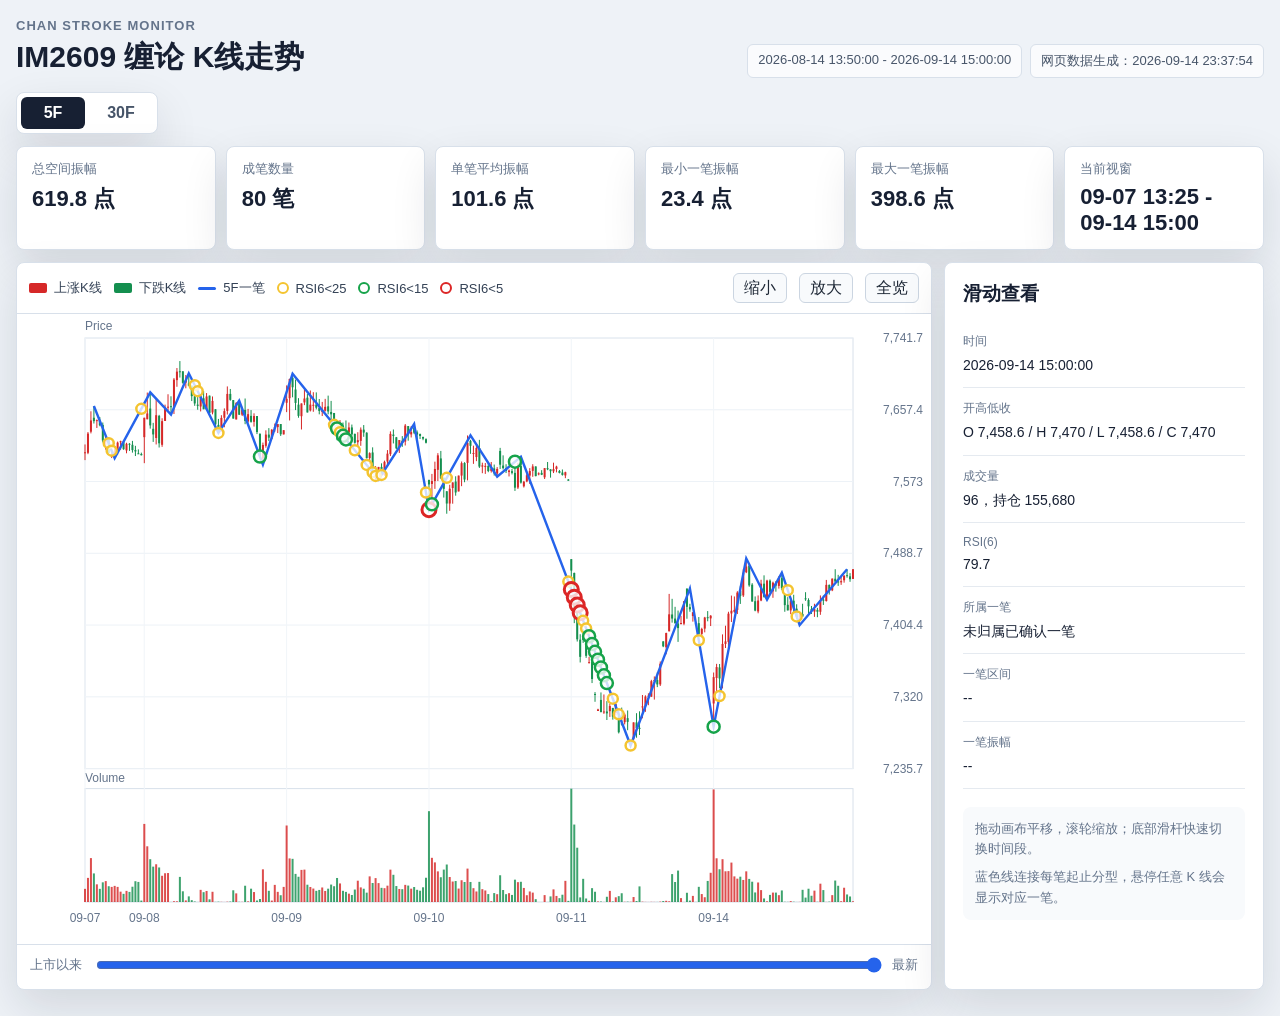
==== commit 0481bf49: "Update IM2609 Chan 5F web data 2026-09-14" ====
--- a/index-standalone.html
+++ b/index-standalone.html
@@ -474,7 +474,7 @@
       </section>
     </main>
 
-    <script>window.IM2609_DATA = {"symbol":"IM2609","defaultLevel":"5F","rsiPeriod":6,"rsiMarkerRules":[{"below":25,"color":"yellow"},{"below":15,"color":"green"},{"below":5,"color":"red"}],"updatedAt":"2026-09-11 23:25:54","levels":{"5F":{"symbol":"IM2609","level":"5F","barLabel":"5分钟K线","rsiPeriod":6,"summary":{"raw_bars":"1023","processed_bars":"804","start_time":"2026-08-13 13:50:00","end_time":"2026-09-11 15:00:00","highest":"7882.6","lowest":"7262.8","total_space_points":"619.8","total_space_pct_from_low":"8.5339","stroke_count":"77","up_strokes":"39","down_strokes":"38","avg_raw_bar_length":"14.39","median_raw_bar_length":"11.0","max_raw_bar_length":"50","avg_space_points":"100.997","median_space_points":"85.0","min_space_points":"23.4","max_space_points":"398.6","avg_space_pct":"1.3329","median_space_pct":"1.1187","min_space_pct":"0.3088","max_space_pct":"5.0915"},"bars":[{"index":0,"time":"2026-08-13 13:50:00","open":7707.8,"high":7714.8,"low":7696.4,"close":7697.2,"volume":3052,"openInterest":225122,"rsi6":50.0,"rsiMarker":null,"strokeNo":null},{"index":1,"time":"2026-08-13 13:55:00","open":7697.0,"high":7713.4,"low":7697.0,"close":7706.6,"volume":2632,"openInterest":225863,"rsi6":100.0,"rsiMarker":null,"strokeNo":null},{"index":2,"time":"2026-08-13 14:00:00","open":7707.0,"high":7709.0,"low":7690.4,"close":7690.4,"volume":188,"openInterest":226687,"rsi6":29.302,"rsiMarker":null,"strokeNo":null},{"index":3,"time":"2026-08-13 14:05:00","open":7690.4,"high":7703.8,"low":7688.8,"close":7701.8,"volume":1150,"openInterest":227512,"rsi6":58.327,"rsiMarker":null,"strokeNo":null},{"index":4,"time":"2026-08-13 14:10:00","open":7705.4,"high":7708.4,"low":7702.2,"close":7703.4,"volume":45,"openInterest":228235,"rsi6":61.438,"rsiMarker":null,"strokeNo":null},{"index":5,"time":"2026-08-13 14:15:00","open":7702.2,"high":7703.6,"low":7695.4,"close":7700.0,"volume":1001,"openInterest":228571,"rsi6":50.273,"rsiMarker":null,"strokeNo":null},{"index":6,"time":"2026-08-13 14:20:00","open":7689.8,"high":7691.2,"low":7688.8,"close":7688.8,"volume":65,"openInterest":228959,"rsi6":27.351,"rsiMarker":null,"strokeNo":null},{"index":7,"time":"2026-08-13 14:25:00","open":7685.4,"high":7698.4,"low":7682.6,"close":7695.8,"volume":795,"openInterest":229554,"rsi6":48.069,"rsiMarker":null,"strokeNo":null},{"index":8,"time":"2026-08-13 14:30:00","open":7696.6,"high":7697.4,"low":7674.8,"close":7688.6,"volume":2851,"openInterest":230392,"rsi6":34.076,"rsiMarker":null,"strokeNo":null},{"index":9,"time":"2026-08-13 14:35:00","open":7672.0,"high":7673.2,"low":7663.8,"close":7664.0,"volume":139,"openInterest":231432,"rsi6":14.243,"rsiMarker":"green","strokeNo":null},{"index":10,"time":"2026-08-13 14:40:00","open":7659.4,"high":7659.4,"low":7653.8,"close":7655.0,"volume":316,"openInterest":232545,"rsi6":10.972,"rsiMarker":"green","strokeNo":null},{"index":11,"time":"2026-08-13 14:45:00","open":7647.4,"high":7651.2,"low":7633.6,"close":7649.2,"volume":4635,"openInterest":233483,"rsi6":9.089,"rsiMarker":"green","strokeNo":null},{"index":12,"time":"2026-08-13 14:50:00","open":7647.6,"high":7656.6,"low":7636.4,"close":7643.6,"volume":3992,"openInterest":234785,"rsi6":7.377,"rsiMarker":"green","strokeNo":null},{"index":13,"time":"2026-08-13 14:55:00","open":7637.4,"high":7639.8,"low":7627.0,"close":7627.2,"volume":50,"openInterest":236058,"rsi6":4.163,"rsiMarker":"red","strokeNo":null},{"index":14,"time":"2026-08-13 15:00:00","open":7628.0,"high":7639.6,"low":7628.0,"close":7634.2,"volume":276,"openInterest":238326,"rsi6":23.96,"rsiMarker":"yellow","strokeNo":1},{"index":15,"time":"2026-08-14 09:35:00","open":7671.0,"high":7677.8,"low":7650.8,"close":7671.4,"volume":9792,"openInterest":233737,"rsi6":70.026,"rsiMarker":null,"strokeNo":1},{"index":16,"time":"2026-08-14 09:40:00","open":7672.6,"high":7684.4,"low":7653.8,"close":7681.4,"volume":5682,"openInterest":231269,"rsi6":75.591,"rsiMarker":null,"strokeNo":1},{"index":17,"time":"2026-08-14 09:45:00","open":7682.0,"high":7694.6,"low":7658.0,"close":7666.0,"volume":4855,"openInterest":229504,"rsi6":53.983,"rsiMarker":null,"strokeNo":1},{"index":18,"time":"2026-08-14 09:50:00","open":7664.4,"high":7687.6,"low":7663.0,"close":7676.0,"volume":3006,"openInterest":228426,"rsi6":63.475,"rsiMarker":null,"strokeNo":1},{"index":19,"time":"2026-08-14 09:55:00","open":7672.8,"high":7684.6,"low":7668.2,"close":7674.0,"volume":2599,"openInterest":227624,"rsi6":60.009,"rsiMarker":null,"strokeNo":1},{"index":20,"time":"2026-08-14 10:00:00","open":7672.4,"high":7685.2,"low":7670.0,"close":7680.8,"volume":2582,"openInterest":227018,"rsi6":68.259,"rsiMarker":null,"strokeNo":1},{"index":21,"time":"2026-08-14 10:05:00","open":7679.6,"high":7690.4,"low":7676.8,"close":7681.8,"volume":2487,"openInterest":226226,"rsi6":69.552,"rsiMarker":null,"strokeNo":1},{"index":22,"time":"2026-08-14 10:10:00","open":7681.0,"high":7685.0,"low":7652.6,"close":7659.8,"volume":3554,"openInterest":225550,"rsi6":30.846,"rsiMarker":null,"strokeNo":1},{"index":23,"time":"2026-08-14 10:15:00","open":7659.8,"high":7668.0,"low":7647.2,"close":7665.6,"volume":3957,"openInterest":224873,"rsi6":42.63,"rsiMarker":null,"strokeNo":1},{"index":24,"time":"2026-08-14 10:20:00","open":7665.6,"high":7671.2,"low":7655.0,"close":7655.0,"volume":2232,"openInterest":224676,"rsi6":29.687,"rsiMarker":null,"strokeNo":1},{"index":25,"time":"2026-08-14 10:25:00","open":7655.2,"high":7669.4,"low":7645.0,"close":7648.2,"volume":2894,"openInterest":224494,"rsi6":23.326,"rsiMarker":"yellow","strokeNo":1},{"index":26,"time":"2026-08-14 10:30:00","open":7647.6,"high":7656.0,"low":7642.0,"close":7649.4,"volume":2257,"openInterest":224217,"rsi6":27.181,"rsiMarker":null,"strokeNo":1},{"index":27,"time":"2026-08-14 10:35:00","open":7649.0,"high":7669.0,"low":7648.8,"close":7667.2,"volume":2646,"openInterest":223785,"rsi6":64.374,"rsiMarker":null,"strokeNo":1},{"index":28,"time":"2026-08-14 10:40:00","open":7667.2,"high":7673.0,"low":7663.2,"close":7672.0,"volume":2365,"openInterest":223459,"rsi6":70.133,"rsiMarker":null,"strokeNo":1},{"index":29,"time":"2026-08-14 10:45:00","open":7672.0,"high":7676.6,"low":7662.0,"close":7665.6,"volume":2089,"openInterest":223421,"rsi6":53.876,"rsiMarker":null,"strokeNo":2},{"index":30,"time":"2026-08-14 10:50:00","open":7666.0,"high":7666.0,"low":7645.0,"close":7651.8,"volume":2505,"openInterest":223053,"rsi6":31.696,"rsiMarker":null,"strokeNo":2},{"index":31,"time":"2026-08-14 10:55:00","open":7651.8,"high":7653.4,"low":7630.2,"close":7633.6,"volume":3324,"openInterest":222702,"rsi6":18.008,"rsiMarker":"yellow","strokeNo":2},{"index":32,"time":"2026-08-14 11:00:00","open":7633.2,"high":7637.2,"low":7622.4,"close":7631.0,"volume":3643,"openInterest":222370,"rsi6":16.576,"rsiMarker":"yellow","strokeNo":2},{"index":33,"time":"2026-08-14 11:05:00","open":7631.0,"high":7631.0,"low":7610.0,"close":7613.4,"volume":3594,"openInterest":222160,"rsi6":9.453,"rsiMarker":"green","strokeNo":2},{"index":34,"time":"2026-08-14 11:10:00","open":7609.8,"high":7627.2,"low":7609.8,"close":7615.4,"volume":3194,"openInterest":222155,"rsi6":15.247,"rsiMarker":"yellow","strokeNo":2},{"index":35,"time":"2026-08-14 11:15:00","open":7615.6,"high":7624.0,"low":7609.2,"close":7614.4,"volume":2428,"openInterest":222263,"rsi6":14.593,"rsiMarker":"green","strokeNo":2},{"index":36,"time":"2026-08-14 11:20:00","open":7614.0,"high":7629.2,"low":7610.0,"close":7629.2,"volume":2557,"openInterest":222396,"rsi6":54.77,"rsiMarker":null,"strokeNo":2},{"index":37,"time":"2026-08-14 11:25:00","open":7629.2,"high":7632.4,"low":7618.0,"close":7624.4,"volume":2272,"openInterest":222559,"rsi6":45.131,"rsiMarker":null,"strokeNo":2},{"index":38,"time":"2026-08-14 11:30:00","open":7625.0,"high":7648.0,"low":7622.0,"close":7645.2,"volume":3006,"openInterest":222585,"rsi6":73.464,"rsiMarker":null,"strokeNo":2},{"index":39,"time":"2026-08-14 13:05:00","open":7641.8,"high":7646.8,"low":7621.0,"close":7623.6,"volume":2343,"openInterest":222955,"rsi6":41.962,"rsiMarker":null,"strokeNo":2},{"index":40,"time":"2026-08-14 13:10:00","open":7622.2,"high":7623.0,"low":7606.8,"close":7622.0,"volume":3337,"openInterest":223260,"rsi6":40.175,"rsiMarker":null,"strokeNo":2},{"index":41,"time":"2026-08-14 13:15:00","open":7622.0,"high":7623.8,"low":7611.0,"close":7611.8,"volume":1919,"openInterest":223327,"rsi6":29.113,"rsiMarker":null,"strokeNo":2},{"index":42,"time":"2026-08-14 13:20:00","open":7612.2,"high":7617.6,"low":7598.0,"close":7608.0,"volume":3413,"openInterest":223607,"rsi6":25.457,"rsiMarker":null,"strokeNo":2},{"index":43,"time":"2026-08-14 13:25:00","open":7606.0,"high":7612.0,"low":7599.2,"close":7610.4,"volume":2161,"openInterest":224132,"rsi6":32.907,"rsiMarker":null,"strokeNo":3},{"index":44,"time":"2026-08-14 13:30:00","open":7609.8,"high":7627.4,"low":7607.6,"close":7627.4,"volume":2932,"openInterest":224527,"rsi6":66.303,"rsiMarker":null,"strokeNo":3},{"index":45,"time":"2026-08-14 13:35:00","open":7627.0,"high":7629.8,"low":7616.0,"close":7629.0,"volume":2537,"openInterest":225042,"rsi6":68.378,"rsiMarker":null,"strokeNo":3},{"index":46,"time":"2026-08-14 13:40:00","open":7629.0,"high":7668.0,"low":7628.0,"close":7658.0,"volume":5740,"openInterest":225560,"rsi6":87.656,"rsiMarker":null,"strokeNo":3},{"index":47,"time":"2026-08-14 13:45:00","open":7655.2,"high":7660.0,"low":7637.0,"close":7654.8,"volume":3261,"openInterest":226044,"rsi6":80.111,"rsiMarker":null,"strokeNo":3},{"index":48,"time":"2026-08-14 13:50:00","open":7654.4,"high":7656.0,"low":7638.8,"close":7644.2,"volume":1989,"openInterest":226607,"rsi6":57.256,"rsiMarker":null,"strokeNo":3},{"index":49,"time":"2026-08-14 13:55:00","open":7644.2,"high":7673.6,"low":7642.2,"close":7665.0,"volume":3538,"openInterest":227074,"rsi6":76.037,"rsiMarker":null,"strokeNo":3},{"index":50,"time":"2026-08-14 14:00:00","open":7667.8,"high":7675.0,"low":7660.4,"close":7674.4,"volume":2441,"openInterest":227357,"rsi6":81.25,"rsiMarker":null,"strokeNo":3},{"index":51,"time":"2026-08-14 14:05:00","open":7674.2,"high":7676.0,"low":7653.2,"close":7653.6,"volume":2972,"openInterest":227696,"rsi6":48.54,"rsiMarker":null,"strokeNo":3},{"index":52,"time":"2026-08-14 14:10:00","open":7653.2,"high":7667.4,"low":7652.2,"close":7662.6,"volume":1743,"openInterest":227950,"rsi6":58.629,"rsiMarker":null,"strokeNo":3},{"index":53,"time":"2026-08-14 14:15:00","open":7665.8,"high":7680.8,"low":7665.2,"close":7675.8,"volume":2663,"openInterest":228081,"rsi6":70.504,"rsiMarker":null,"strokeNo":3},{"index":54,"time":"2026-08-14 14:20:00","open":7675.8,"high":7683.0,"low":7669.4,"close":7681.0,"volume":2594,"openInterest":228299,"rsi6":74.535,"rsiMarker":null,"strokeNo":4},{"index":55,"time":"2026-08-14 14:25:00","open":7680.2,"high":7680.2,"low":7667.8,"close":7677.6,"volume":1650,"openInterest":228485,"rsi6":66.247,"rsiMarker":null,"strokeNo":4},{"index":56,"time":"2026-08-14 14:30:00","open":7677.6,"high":7681.2,"low":7671.0,"close":7680.6,"volume":712,"openInterest":228611,"rsi6":70.323,"rsiMarker":null,"strokeNo":4},{"index":57,"time":"2026-08-14 14:35:00","open":7679.2,"high":7681.0,"low":7662.4,"close":7667.8,"volume":2226,"openInterest":229192,"rsi6":40.853,"rsiMarker":null,"strokeNo":4},{"index":58,"time":"2026-08-14 14:40:00","open":7668.6,"high":7669.2,"low":7653.6,"close":7655.6,"volume":2307,"openInterest":229435,"rsi6":26.201,"rsiMarker":null,"strokeNo":4},{"index":59,"time":"2026-08-14 14:45:00","open":7655.6,"high":7662.0,"low":7654.2,"close":7657.4,"volume":103,"openInterest":229649,"rsi6":31.291,"rsiMarker":null,"strokeNo":4},{"index":60,"time":"2026-08-14 14:50:00","open":7656.6,"high":7663.0,"low":7656.0,"close":7662.6,"volume":1728,"openInterest":230025,"rsi6":46.277,"rsiMarker":null,"strokeNo":4},{"index":61,"time":"2026-08-14 14:55:00","open":7659.4,"high":7664.8,"low":7657.2,"close":7661.2,"volume":2690,"openInterest":230388,"rsi6":42.762,"rsiMarker":null,"strokeNo":4},{"index":62,"time":"2026-08-14 15:00:00","open":7661.2,"high":7662.4,"low":7650.2,"close":7650.2,"volume":3899,"openInterest":231293,"rsi6":23.296,"rsiMarker":"yellow","strokeNo":4},{"index":63,"time":"2026-08-17 09:35:00","open":7679.0,"high":7680.2,"low":7657.0,"close":7669.6,"volume":134,"openInterest":226724,"rsi6":63.887,"rsiMarker":null,"strokeNo":4},{"index":64,"time":"2026-08-17 09:40:00","open":7670.0,"high":7686.6,"low":7639.8,"close":7641.6,"volume":208,"openInterest":223572,"rsi6":30.874,"rsiMarker":null,"strokeNo":4},{"index":65,"time":"2026-08-17 09:45:00","open":7640.8,"high":7671.0,"low":7633.0,"close":7669.0,"volume":50,"openInterest":221718,"rsi6":59.526,"rsiMarker":null,"strokeNo":5},{"index":66,"time":"2026-08-17 09:50:00","open":7669.2,"high":7699.8,"low":7667.2,"close":7691.0,"volume":846,"openInterest":220351,"rsi6":72.391,"rsiMarker":null,"strokeNo":5},{"index":67,"time":"2026-08-17 09:55:00","open":7691.8,"high":7696.6,"low":7672.4,"close":7675.6,"volume":429,"openInterest":219089,"rsi6":55.197,"rsiMarker":null,"strokeNo":5},{"index":68,"time":"2026-08-17 10:00:00","open":7677.0,"high":7682.6,"low":7664.4,"close":7674.0,"volume":461,"openInterest":218456,"rsi6":53.354,"rsiMarker":null,"strokeNo":5},{"index":69,"time":"2026-08-17 10:05:00","open":7674.0,"high":7682.8,"low":7661.4,"close":7682.6,"volume":20,"openInterest":218013,"rsi6":62.722,"rsiMarker":null,"strokeNo":5},{"index":70,"time":"2026-08-17 10:10:00","open":7683.6,"high":7693.0,"low":7678.4,"close":7687.0,"volume":407,"openInterest":217799,"rsi6":67.409,"rsiMarker":null,"strokeNo":5},{"index":71,"time":"2026-08-17 10:15:00","open":7687.6,"high":7697.8,"low":7681.0,"close":7691.6,"volume":55,"openInterest":217707,"rsi6":72.476,"rsiMarker":null,"strokeNo":5},{"index":72,"time":"2026-08-17 10:20:00","open":7692.8,"high":7695.6,"low":7680.6,"close":7688.8,"volume":1143,"openInterest":217521,"rsi6":63.998,"rsiMarker":null,"strokeNo":5},{"index":73,"time":"2026-08-17 10:25:00","open":7688.8,"high":7691.4,"low":7684.6,"close":7687.4,"volume":5,"openInterest":217284,"rsi6":59.154,"rsiMarker":null,"strokeNo":5},{"index":74,"time":"2026-08-17 10:30:00","open":7687.4,"high":7689.4,"low":7677.2,"close":7677.6,"volume":38,"openInterest":217122,"rsi6":33.964,"rsiMarker":null,"strokeNo":5},{"index":75,"time":"2026-08-17 10:35:00","open":7677.6,"high":7694.0,"low":7677.4,"close":7692.2,"volume":52,"openInterest":216993,"rsi6":65.027,"rsiMarker":null,"strokeNo":5},{"index":76,"time":"2026-08-17 10:40:00","open":7692.6,"high":7717.4,"low":7691.2,"close":7717.4,"volume":45,"openInterest":216684,"rsi6":83.632,"rsiMarker":null,"strokeNo":5},{"index":77,"time":"2026-08-17 10:45:00","open":7720.0,"high":7727.0,"low":7713.0,"close":7727.0,"volume":60,"openInterest":216559,"rsi6":87.25,"rsiMarker":null,"strokeNo":5},{"index":78,"time":"2026-08-17 10:50:00","open":7725.8,"high":7739.8,"low":7720.2,"close":7734.8,"volume":3156,"openInterest":216531,"rsi6":89.811,"rsiMarker":null,"strokeNo":5},{"index":79,"time":"2026-08-17 10:55:00","open":7736.0,"high":7749.8,"low":7736.0,"close":7741.0,"volume":768,"openInterest":216816,"rsi6":91.673,"rsiMarker":null,"strokeNo":5},{"index":80,"time":"2026-08-17 11:00:00","open":7741.0,"high":7758.8,"low":7741.0,"close":7758.4,"volume":365,"openInterest":217142,"rsi6":95.153,"rsiMarker":null,"strokeNo":5},{"index":81,"time":"2026-08-17 11:05:00","open":7758.4,"high":7768.0,"low":7753.2,"close":7755.4,"volume":1734,"openInterest":217729,"rsi6":86.434,"rsiMarker":null,"strokeNo":5},{"index":82,"time":"2026-08-17 11:10:00","open":7755.0,"high":7766.4,"low":7751.0,"close":7760.2,"volume":736,"openInterest":217870,"rsi6":88.744,"rsiMarker":null,"strokeNo":5},{"index":83,"time":"2026-08-17 11:15:00","open":7760.4,"high":7763.0,"low":7752.8,"close":7757.4,"volume":96,"openInterest":217959,"rsi6":77.909,"rsiMarker":null,"strokeNo":5},{"index":84,"time":"2026-08-17 11:20:00","open":7757.8,"high":7779.6,"low":7753.8,"close":7779.0,"volume":61,"openInterest":218404,"rsi6":90.472,"rsiMarker":null,"strokeNo":5},{"index":85,"time":"2026-08-17 11:25:00","open":7779.0,"high":7798.8,"low":7773.8,"close":7798.2,"volume":3758,"openInterest":219385,"rsi6":94.421,"rsiMarker":null,"strokeNo":5},{"index":86,"time":"2026-08-17 11:30:00","open":7798.0,"high":7800.6,"low":7787.4,"close":7788.2,"volume":3648,"openInterest":220072,"rsi6":72.51,"rsiMarker":null,"strokeNo":5},{"index":87,"time":"2026-08-17 13:05:00","open":7789.0,"high":7798.0,"low":7781.6,"close":7792.6,"volume":18,"openInterest":220467,"rsi6":75.948,"rsiMarker":null,"strokeNo":5},{"index":88,"time":"2026-08-17 13:10:00","open":7793.0,"high":7812.2,"low":7792.0,"close":7811.4,"volume":57,"openInterest":220694,"rsi6":86.241,"rsiMarker":null,"strokeNo":5},{"index":89,"time":"2026-08-17 13:15:00","open":7812.2,"high":7818.0,"low":7803.0,"close":7813.6,"volume":230,"openInterest":221564,"rsi6":87.143,"rsiMarker":null,"strokeNo":5},{"index":90,"time":"2026-08-17 13:20:00","open":7814.8,"high":7819.8,"low":7802.4,"close":7805.4,"volume":29,"openInterest":221870,"rsi6":64.94,"rsiMarker":null,"strokeNo":5},{"index":91,"time":"2026-08-17 13:25:00","open":7806.4,"high":7808.0,"low":7798.8,"close":7802.2,"volume":11,"openInterest":222174,"rsi6":57.005,"rsiMarker":null,"strokeNo":5},{"index":92,"time":"2026-08-17 13:30:00","open":7801.4,"high":7802.0,"low":7790.0,"close":7798.0,"volume":20,"openInterest":222750,"rsi6":46.553,"rsiMarker":null,"strokeNo":5},{"index":93,"time":"2026-08-17 13:35:00","open":7797.6,"high":7810.2,"low":7794.6,"close":7809.2,"volume":2003,"openInterest":223201,"rsi6":68.272,"rsiMarker":null,"strokeNo":5},{"index":94,"time":"2026-08-17 13:40:00","open":7809.4,"high":7814.4,"low":7803.0,"close":7803.0,"volume":752,"openInterest":223596,"rsi6":51.92,"rsiMarker":null,"strokeNo":5},{"index":95,"time":"2026-08-17 13:45:00","open":7813.0,"high":7813.2,"low":7811.4,"close":7812.0,"volume":37,"openInterest":223991,"rsi6":67.661,"rsiMarker":null,"strokeNo":5},{"index":96,"time":"2026-08-17 13:50:00","open":7812.0,"high":7816.0,"low":7802.0,"close":7816.0,"volume":974,"openInterest":224326,"rsi6":73.134,"rsiMarker":null,"strokeNo":5},{"index":97,"time":"2026-08-17 13:55:00","open":7823.2,"high":7824.8,"low":7822.6,"close":7824.8,"volume":20,"openInterest":224888,"rsi6":82.339,"rsiMarker":null,"strokeNo":5},{"index":98,"time":"2026-08-17 14:00:00","open":7821.0,"high":7829.8,"low":7818.0,"close":7828.6,"volume":85,"openInterest":225245,"rsi6":85.37,"rsiMarker":null,"strokeNo":5},{"index":99,"time":"2026-08-17 14:05:00","open":7828.4,"high":7839.4,"low":7826.8,"close":7838.2,"volume":2992,"openInterest":226020,"rsi6":90.895,"rsiMarker":null,"strokeNo":5},{"index":100,"time":"2026-08-17 14:10:00","open":7846.2,"high":7847.4,"low":7846.0,"close":7846.6,"volume":23,"openInterest":226748,"rsi6":93.775,"rsiMarker":null,"strokeNo":5},{"index":101,"time":"2026-08-17 14:15:00","open":7846.8,"high":7862.0,"low":7845.2,"close":7857.8,"volume":1231,"openInterest":227714,"rsi6":96.086,"rsiMarker":null,"strokeNo":5},{"index":102,"time":"2026-08-17 14:20:00","open":7857.8,"high":7864.8,"low":7851.2,"close":7860.8,"volume":2152,"openInterest":228088,"rsi6":96.565,"rsiMarker":null,"strokeNo":5},{"index":103,"time":"2026-08-17 14:25:00","open":7861.0,"high":7875.0,"low":7856.4,"close":7856.4,"volume":93,"openInterest":228850,"rsi6":77.194,"rsiMarker":null,"strokeNo":6},{"index":104,"time":"2026-08-17 14:30:00","open":7857.6,"high":7859.4,"low":7855.0,"close":7858.4,"volume":17,"openInterest":229365,"rsi6":79.776,"rsiMarker":null,"strokeNo":6},{"index":105,"time":"2026-08-17 14:35:00","open":7851.4,"high":7857.2,"low":7841.6,"close":7852.0,"volume":653,"openInterest":230196,"rsi6":52.932,"rsiMarker":null,"strokeNo":6},{"index":106,"time":"2026-08-17 14:40:00","open":7850.6,"high":7868.6,"low":7850.0,"close":7868.0,"volume":2259,"openInterest":230602,"rsi6":78.387,"rsiMarker":null,"strokeNo":6},{"index":107,"time":"2026-08-17 14:45:00","open":7867.8,"high":7868.4,"low":7858.2,"close":7862.8,"volume":2031,"openInterest":231096,"rsi6":62.907,"rsiMarker":null,"strokeNo":6},{"index":108,"time":"2026-08-17 14:50:00","open":7863.0,"high":7871.8,"low":7861.0,"close":7863.6,"volume":39,"openInterest":231772,"rsi6":64.421,"rsiMarker":null,"strokeNo":6},{"index":109,"time":"2026-08-17 14:55:00","open":7863.4,"high":7873.6,"low":7861.4,"close":7869.8,"volume":1789,"openInterest":232640,"rsi6":75.338,"rsiMarker":null,"strokeNo":6},{"index":110,"time":"2026-08-17 15:00:00","open":7870.0,"high":7874.8,"low":7865.0,"close":7873.6,"volume":4764,"openInterest":233964,"rsi6":80.477,"rsiMarker":null,"strokeNo":6},{"index":111,"time":"2026-08-18 09:35:00","open":7864.8,"high":7866.8,"low":7854.4,"close":7864.2,"volume":8200,"openInterest":229539,"rsi6":46.741,"rsiMarker":null,"strokeNo":6},{"index":112,"time":"2026-08-18 09:40:00","open":7863.0,"high":7882.6,"low":7858.0,"close":7876.6,"volume":6321,"openInterest":226541,"rsi6":69.981,"rsiMarker":null,"strokeNo":6},{"index":113,"time":"2026-08-18 09:45:00","open":7874.8,"high":7876.6,"low":7843.2,"close":7847.8,"volume":5423,"openInterest":224298,"rsi6":28.931,"rsiMarker":null,"strokeNo":6},{"index":114,"time":"2026-08-18 09:50:00","open":7846.0,"high":7846.4,"low":7820.6,"close":7822.2,"volume":6160,"openInterest":221745,"rsi6":16.724,"rsiMarker":"yellow","strokeNo":6},{"index":115,"time":"2026-08-18 09:55:00","open":7821.4,"high":7824.8,"low":7806.8,"close":7814.0,"volume":6022,"openInterest":220210,"rsi6":14.063,"rsiMarker":"green","strokeNo":6},{"index":116,"time":"2026-08-18 10:00:00","open":7813.0,"high":7824.8,"low":7805.2,"close":7819.6,"volume":3973,"openInterest":219253,"rsi6":25.41,"rsiMarker":null,"strokeNo":6},{"index":117,"time":"2026-08-18 10:05:00","open":7819.6,"high":7834.0,"low":7817.0,"close":7834.0,"volume":4033,"openInterest":218273,"rsi6":49.442,"rsiMarker":null,"strokeNo":6},{"index":118,"time":"2026-08-18 10:10:00","open":7834.6,"high":7839.2,"low":7822.2,"close":7834.8,"volume":3183,"openInterest":217613,"rsi6":50.678,"rsiMarker":null,"strokeNo":6},{"index":119,"time":"2026-08-18 10:15:00","open":7835.4,"high":7835.4,"low":7820.4,"close":7824.8,"volume":2405,"openInterest":217249,"rsi6":35.493,"rsiMarker":null,"strokeNo":6},{"index":120,"time":"2026-08-18 10:20:00","open":7824.2,"high":7825.0,"low":7807.0,"close":7817.0,"volume":3285,"openInterest":217067,"rsi6":26.743,"rsiMarker":null,"strokeNo":6},{"index":121,"time":"2026-08-18 10:25:00","open":7817.0,"high":7818.2,"low":7798.0,"close":7801.4,"volume":3350,"openInterest":216540,"rsi6":15.822,"rsiMarker":"yellow","strokeNo":6},{"index":122,"time":"2026-08-18 10:30:00","open":7800.8,"high":7803.6,"low":7790.0,"close":7793.2,"volume":3500,"openInterest":216214,"rsi6":12.166,"rsiMarker":"green","strokeNo":6},{"index":123,"time":"2026-08-18 10:35:00","open":7792.0,"high":7801.8,"low":7782.6,"close":7799.0,"volume":4575,"openInterest":215781,"rsi6":28.522,"rsiMarker":null,"strokeNo":6},{"index":124,"time":"2026-08-18 10:40:00","open":7798.4,"high":7803.8,"low":7794.2,"close":7795.4,"volume":2622,"openInterest":215748,"rsi6":24.549,"rsiMarker":"yellow","strokeNo":6},{"index":125,"time":"2026-08-18 10:45:00","open":7795.0,"high":7798.0,"low":7786.0,"close":7789.6,"volume":1946,"openInterest":215661,"rsi6":18.681,"rsiMarker":"yellow","strokeNo":6},{"index":126,"time":"2026-08-18 10:50:00","open":7789.6,"high":7789.6,"low":7759.0,"close":7764.0,"volume":5590,"openInterest":215764,"rsi6":7.541,"rsiMarker":"green","strokeNo":6},{"index":127,"time":"2026-08-18 10:55:00","open":7764.2,"high":7764.2,"low":7750.6,"close":7753.0,"volume":3632,"openInterest":215895,"rsi6":5.55,"rsiMarker":"green","strokeNo":6},{"index":128,"time":"2026-08-18 11:00:00","open":7752.6,"high":7752.6,"low":7737.6,"close":7744.2,"volume":4698,"openInterest":216356,"rsi6":4.284,"rsiMarker":"red","strokeNo":6},{"index":129,"time":"2026-08-18 11:05:00","open":7743.6,"high":7755.0,"low":7738.0,"close":7742.6,"volume":4337,"openInterest":216597,"rsi6":4.048,"rsiMarker":"red","strokeNo":6},{"index":130,"time":"2026-08-18 11:10:00","open":7742.2,"high":7742.2,"low":7727.2,"close":7731.2,"volume":3118,"openInterest":216886,"rsi6":2.616,"rsiMarker":"red","strokeNo":6},{"index":131,"time":"2026-08-18 11:15:00","open":7731.2,"high":7748.4,"low":7726.0,"close":7747.2,"volume":3546,"openInterest":217368,"rsi6":42.556,"rsiMarker":null,"strokeNo":7},{"index":132,"time":"2026-08-18 11:20:00","open":7747.2,"high":7756.2,"low":7742.6,"close":7756.0,"volume":3513,"openInterest":217583,"rsi6":56.343,"rsiMarker":null,"strokeNo":7},{"index":133,"time":"2026-08-18 11:25:00","open":7757.4,"high":7764.8,"low":7748.2,"close":7762.6,"volume":2744,"openInterest":218052,"rsi6":65.131,"rsiMarker":null,"strokeNo":7},{"index":134,"time":"2026-08-18 11:30:00","open":7762.6,"high":7771.0,"low":7758.8,"close":7765.6,"volume":2532,"openInterest":218363,"rsi6":69.09,"rsiMarker":null,"strokeNo":7},{"index":135,"time":"2026-08-18 13:05:00","open":7765.6,"high":7774.6,"low":7746.0,"close":7749.6,"volume":2899,"openInterest":218668,"rsi6":37.39,"rsiMarker":null,"strokeNo":7},{"index":136,"time":"2026-08-18 13:10:00","open":7747.6,"high":7769.6,"low":7743.4,"close":7762.6,"volume":2077,"openInterest":219180,"rsi6":58.861,"rsiMarker":null,"strokeNo":7},{"index":137,"time":"2026-08-18 13:15:00","open":7761.2,"high":7761.2,"low":7740.2,"close":7744.8,"volume":1946,"openInterest":219413,"rsi6":35.515,"rsiMarker":null,"strokeNo":7},{"index":138,"time":"2026-08-18 13:20:00","open":7743.6,"high":7773.0,"low":7741.8,"close":7771.6,"volume":1194,"openInterest":219796,"rsi6":64.878,"rsiMarker":null,"strokeNo":7},{"index":139,"time":"2026-08-18 13:25:00","open":7772.8,"high":7778.6,"low":7753.6,"close":7758.6,"volume":2992,"openInterest":220313,"rsi6":49.554,"rsiMarker":null,"strokeNo":7},{"index":140,"time":"2026-08-18 13:30:00","open":7759.4,"high":7761.6,"low":7747.2,"close":7754.4,"volume":2002,"openInterest":220895,"rsi6":44.771,"rsiMarker":null,"strokeNo":7},{"index":141,"time":"2026-08-18 13:35:00","open":7754.4,"high":7766.6,"low":7738.6,"close":7766.6,"volume":2777,"openInterest":221668,"rsi6":60.339,"rsiMarker":null,"strokeNo":7},{"index":142,"time":"2026-08-18 13:40:00","open":7765.8,"high":7770.0,"low":7754.2,"close":7761.0,"volume":2143,"openInterest":222173,"rsi6":51.085,"rsiMarker":null,"strokeNo":7},{"index":143,"time":"2026-08-18 13:45:00","open":7761.0,"high":7769.8,"low":7756.0,"close":7762.6,"volume":1840,"openInterest":222728,"rsi6":53.913,"rsiMarker":null,"strokeNo":7},{"index":144,"time":"2026-08-18 13:50:00","open":7763.2,"high":7774.0,"low":7755.0,"close":7773.4,"volume":1639,"openInterest":223010,"rsi6":70.193,"rsiMarker":null,"strokeNo":7},{"index":145,"time":"2026-08-18 13:55:00","open":7773.4,"high":7789.2,"low":7771.8,"close":7784.0,"volume":4063,"openInterest":223643,"rsi6":79.933,"rsiMarker":null,"strokeNo":7},{"index":146,"time":"2026-08-18 14:00:00","open":7782.2,"high":7791.0,"low":7765.2,"close":7770.2,"volume":3119,"openInterest":224516,"rsi6":50.096,"rsiMarker":null,"strokeNo":7},{"index":147,"time":"2026-08-18 14:05:00","open":7769.6,"high":7785.6,"low":7761.6,"close":7780.2,"volume":2427,"openInterest":225190,"rsi6":63.803,"rsiMarker":null,"strokeNo":7},{"index":148,"time":"2026-08-18 14:10:00","open":7781.8,"high":7781.8,"low":7760.2,"close":7762.4,"volume":2249,"openInterest":225880,"rsi6":37.877,"rsiMarker":null,"strokeNo":7},{"index":149,"time":"2026-08-18 14:15:00","open":7762.6,"high":7781.0,"low":7761.0,"close":7776.2,"volume":1794,"openInterest":226133,"rsi6":56.89,"rsiMarker":null,"strokeNo":7},{"index":150,"time":"2026-08-18 14:20:00","open":7775.2,"high":7784.8,"low":7764.2,"close":7784.0,"volume":1513,"openInterest":226417,"rsi6":65.295,"rsiMarker":null,"strokeNo":7},{"index":151,"time":"2026-08-18 14:25:00","open":7784.0,"high":7803.4,"low":7780.2,"close":7797.8,"volume":3505,"openInterest":226994,"rsi6":76.597,"rsiMarker":null,"strokeNo":7},{"index":152,"time":"2026-08-18 14:30:00","open":7798.0,"high":7819.0,"low":7797.6,"close":7817.6,"volume":3880,"openInterest":227867,"rsi6":85.852,"rsiMarker":null,"strokeNo":7},{"index":153,"time":"2026-08-18 14:35:00","open":7818.4,"high":7828.2,"low":7810.0,"close":7827.0,"volume":3177,"openInterest":228798,"rsi6":88.797,"rsiMarker":null,"strokeNo":7},{"index":154,"time":"2026-08-18 14:40:00","open":7826.2,"high":7828.8,"low":7813.0,"close":7821.8,"volume":3437,"openInterest":229518,"rsi6":76.47,"rsiMarker":null,"strokeNo":8},{"index":155,"time":"2026-08-18 14:45:00","open":7821.8,"high":7822.4,"low":7806.2,"close":7819.0,"volume":3085,"openInterest":230557,"rsi6":69.226,"rsiMarker":null,"strokeNo":8},{"index":156,"time":"2026-08-18 14:50:00","open":7818.2,"high":7818.2,"low":7804.0,"close":7805.4,"volume":2050,"openInterest":230939,"rsi6":42.104,"rsiMarker":null,"strokeNo":8},{"index":157,"time":"2026-08-18 14:55:00","open":7806.4,"high":7811.2,"low":7799.4,"close":7811.0,"volume":2883,"openInterest":231411,"rsi6":52.771,"rsiMarker":null,"strokeNo":8},{"index":158,"time":"2026-08-18 15:00:00","open":7810.4,"high":7812.0,"low":7807.0,"close":7807.0,"volume":158,"openInterest":232234,"rsi6":44.561,"rsiMarker":null,"strokeNo":8},{"index":159,"time":"2026-08-19 09:35:00","open":7712.0,"high":7733.8,"low":7673.2,"close":7682.6,"volume":16657,"openInterest":225372,"rsi6":5.732,"rsiMarker":"green","strokeNo":8},{"index":160,"time":"2026-08-19 09:40:00","open":7683.0,"high":7704.0,"low":7668.8,"close":7685.2,"volume":7574,"openInterest":222639,"rsi6":8.076,"rsiMarker":"green","strokeNo":8},{"index":161,"time":"2026-08-19 09:45:00","open":7684.2,"high":7699.0,"low":7666.6,"close":7670.2,"volume":5868,"openInterest":221348,"rsi6":6.725,"rsiMarker":"green","strokeNo":8},{"index":162,"time":"2026-08-19 09:50:00","open":7668.2,"high":7668.2,"low":7645.0,"close":7658.6,"volume":7730,"openInterest":220170,"rsi6":5.694,"rsiMarker":"green","strokeNo":8},{"index":163,"time":"2026-08-19 09:55:00","open":7660.4,"high":7660.4,"low":7626.4,"close":7630.0,"volume":6062,"openInterest":219030,"rsi6":3.724,"rsiMarker":"red","strokeNo":8},{"index":164,"time":"2026-08-19 10:00:00","open":7626.4,"high":7631.0,"low":7610.0,"close":7612.0,"volume":6309,"openInterest":218851,"rsi6":2.854,"rsiMarker":"red","strokeNo":8},{"index":165,"time":"2026-08-19 10:05:00","open":7611.0,"high":7625.6,"low":7610.6,"close":7611.2,"volume":3723,"openInterest":218800,"rsi6":2.813,"rsiMarker":"red","strokeNo":8},{"index":166,"time":"2026-08-19 10:10:00","open":7611.2,"high":7614.6,"low":7590.4,"close":7601.4,"volume":5525,"openInterest":218501,"rsi6":2.258,"rsiMarker":"red","strokeNo":8},{"index":167,"time":"2026-08-19 10:15:00","open":7597.0,"high":7597.8,"low":7568.2,"close":7573.4,"volume":5385,"openInterest":218737,"rsi6":1.262,"rsiMarker":"red","strokeNo":8},{"index":168,"time":"2026-08-19 10:20:00","open":7571.2,"high":7575.8,"low":7557.4,"close":7565.8,"volume":4649,"openInterest":219217,"rsi6":1.081,"rsiMarker":"red","strokeNo":8},{"index":169,"time":"2026-08-19 10:25:00","open":7566.0,"high":7594.8,"low":7560.8,"close":7578.0,"volume":6341,"openInterest":219280,"rsi6":25.209,"rsiMarker":null,"strokeNo":8},{"index":170,"time":"2026-08-19 10:30:00","open":7576.8,"high":7593.4,"low":7558.2,"close":7560.6,"volume":3769,"openInterest":219524,"rsi6":16.952,"rsiMarker":"yellow","strokeNo":8},{"index":171,"time":"2026-08-19 10:35:00","open":7560.6,"high":7573.0,"low":7556.0,"close":7573.0,"volume":4043,"openInterest":219870,"rsi6":37.406,"rsiMarker":null,"strokeNo":8},{"index":172,"time":"2026-08-19 10:40:00","open":7573.4,"high":7579.6,"low":7542.8,"close":7552.0,"volume":4906,"openInterest":220698,"rsi6":23.616,"rsiMarker":"yellow","strokeNo":8},{"index":173,"time":"2026-08-19 10:45:00","open":7551.2,"high":7583.0,"low":7551.2,"close":7555.8,"volume":3827,"openInterest":220912,"rsi6":30.14,"rsiMarker":null,"strokeNo":8},{"index":174,"time":"2026-08-19 10:50:00","open":7555.6,"high":7585.0,"low":7554.0,"close":7584.6,"volume":3467,"openInterest":221161,"rsi6":63.354,"rsiMarker":null,"strokeNo":8},{"index":175,"time":"2026-08-19 10:55:00","open":7589.6,"high":7591.2,"low":7564.2,"close":7570.8,"volume":2907,"openInterest":221166,"rsi6":48.034,"rsiMarker":null,"strokeNo":8},{"index":176,"time":"2026-08-19 11:00:00","open":7569.8,"high":7580.0,"low":7555.6,"close":7559.0,"volume":2615,"openInterest":221585,"rsi6":37.251,"rsiMarker":null,"strokeNo":8},{"index":177,"time":"2026-08-19 11:05:00","open":7562.2,"high":7575.6,"low":7556.2,"close":7566.0,"volume":2270,"openInterest":222051,"rsi6":47.111,"rsiMarker":null,"strokeNo":8},{"index":178,"time":"2026-08-19 11:10:00","open":7561.6,"high":7566.6,"low":7551.4,"close":7558.0,"volume":2420,"openInterest":222531,"rsi6":37.646,"rsiMarker":null,"strokeNo":8},{"index":179,"time":"2026-08-19 11:15:00","open":7558.8,"high":7560.4,"low":7543.0,"close":7550.0,"volume":2498,"openInterest":222770,"rsi6":29.382,"rsiMarker":null,"strokeNo":8},{"index":180,"time":"2026-08-19 11:20:00","open":7551.2,"high":7556.0,"low":7532.0,"close":7532.8,"volume":2658,"openInterest":223121,"rsi6":17.691,"rsiMarker":"yellow","strokeNo":8},{"index":181,"time":"2026-08-19 11:25:00","open":7532.8,"high":7534.0,"low":7514.0,"close":7525.0,"volume":5090,"openInterest":224296,"rsi6":14.124,"rsiMarker":"green","strokeNo":8},{"index":182,"time":"2026-08-19 11:30:00","open":7524.8,"high":7536.0,"low":7518.8,"close":7521.8,"volume":2297,"openInterest":224811,"rsi6":12.658,"rsiMarker":"green","strokeNo":8},{"index":183,"time":"2026-08-19 13:05:00","open":7521.0,"high":7522.0,"low":7505.8,"close":7513.8,"volume":34,"openInterest":225968,"rsi6":9.284,"rsiMarker":"green","strokeNo":8},{"index":184,"time":"2026-08-19 13:10:00","open":7512.4,"high":7515.0,"low":7499.2,"close":7506.2,"volume":3574,"openInterest":226991,"rsi6":6.855,"rsiMarker":"green","strokeNo":8},{"index":185,"time":"2026-08-19 13:15:00","open":7506.6,"high":7513.2,"low":7495.4,"close":7499.4,"volume":3139,"openInterest":227728,"rsi6":5.163,"rsiMarker":"green","strokeNo":8},{"index":186,"time":"2026-08-19 13:20:00","open":7500.4,"high":7502.4,"low":7480.0,"close":7491.8,"volume":3832,"openInterest":228860,"rsi6":3.724,"rsiMarker":"red","strokeNo":8},{"index":187,"time":"2026-08-19 13:25:00","open":7491.8,"high":7524.6,"low":7491.8,"close":7513.6,"volume":6485,"openInterest":230903,"rsi6":54.565,"rsiMarker":null,"strokeNo":8},{"index":188,"time":"2026-08-19 13:30:00","open":7513.2,"high":7520.0,"low":7492.8,"close":7504.4,"volume":4366,"openInterest":232133,"rsi6":41.589,"rsiMarker":null,"strokeNo":8},{"index":189,"time":"2026-08-19 13:35:00","open":7504.0,"high":7523.0,"low":7497.0,"close":7503.2,"volume":3658,"openInterest":233363,"rsi6":39.858,"rsiMarker":null,"strokeNo":8},{"index":190,"time":"2026-08-19 13:40:00","open":7505.0,"high":7515.0,"low":7485.6,"close":7515.0,"volume":3380,"openInterest":234328,"rsi6":61.765,"rsiMarker":null,"strokeNo":8},{"index":191,"time":"2026-08-19 13:45:00","open":7511.8,"high":7515.0,"low":7493.6,"close":7504.4,"volume":2794,"openInterest":235451,"rsi6":42.36,"rsiMarker":null,"strokeNo":8},{"index":192,"time":"2026-08-19 13:50:00","open":7501.8,"high":7504.8,"low":7492.2,"close":7495.6,"volume":1491,"openInterest":235859,"rsi6":31.03,"rsiMarker":null,"strokeNo":8},{"index":193,"time":"2026-08-19 13:55:00","open":7495.8,"high":7497.6,"low":7469.0,"close":7472.6,"volume":3654,"openInterest":237030,"rsi6":15.682,"rsiMarker":"yellow","strokeNo":8},{"index":194,"time":"2026-08-19 14:00:00","open":7472.0,"high":7473.8,"low":7466.6,"close":7470.0,"volume":2521,"openInterest":237803,"rsi6":14.543,"rsiMarker":"green","strokeNo":8},{"index":195,"time":"2026-08-19 14:05:00","open":7470.2,"high":7475.6,"low":7464.2,"close":7471.8,"volume":2653,"openInterest":238758,"rsi6":20.161,"rsiMarker":"yellow","strokeNo":8},{"index":196,"time":"2026-08-19 14:10:00","open":7472.4,"high":7482.6,"low":7451.0,"close":7452.2,"volume":3217,"openInterest":239609,"rsi6":10.07,"rsiMarker":"green","strokeNo":8},{"index":197,"time":"2026-08-19 14:15:00","open":7452.2,"high":7477.4,"low":7450.2,"close":7470.0,"volume":3048,"openInterest":240377,"rsi6":45.044,"rsiMarker":null,"strokeNo":8},{"index":198,"time":"2026-08-19 14:20:00","open":7468.8,"high":7469.8,"low":7453.8,"close":7467.0,"volume":2074,"openInterest":240968,"rsi6":41.258,"rsiMarker":null,"strokeNo":8},{"index":199,"time":"2026-08-19 14:25:00","open":7467.0,"high":7472.0,"low":7458.2,"close":7462.2,"volume":2016,"openInterest":241724,"rsi6":34.721,"rsiMarker":null,"strokeNo":8},{"index":200,"time":"2026-08-19 14:30:00","open":7464.4,"high":7467.2,"low":7458.0,"close":7462.6,"volume":1942,"openInterest":242501,"rsi6":35.905,"rsiMarker":null,"strokeNo":8},{"index":201,"time":"2026-08-19 14:35:00","open":7460.4,"high":7462.4,"low":7444.0,"close":7454.6,"volume":4168,"openInterest":244270,"rsi6":23.807,"rsiMarker":"yellow","strokeNo":8},{"index":202,"time":"2026-08-19 14:40:00","open":7454.6,"high":7458.0,"low":7436.2,"close":7444.8,"volume":3430,"openInterest":245478,"rsi6":15.088,"rsiMarker":"yellow","strokeNo":8},{"index":203,"time":"2026-08-19 14:45:00","open":7445.4,"high":7451.0,"low":7430.2,"close":7437.6,"volume":4761,"openInterest":247749,"rsi6":10.96,"rsiMarker":"green","strokeNo":9},{"index":204,"time":"2026-08-19 14:50:00","open":7440.0,"high":7476.0,"low":7440.0,"close":7475.0,"volume":1273,"openInterest":249521,"rsi6":70.219,"rsiMarker":null,"strokeNo":9},{"index":205,"time":"2026-08-19 14:55:00","open":7475.0,"high":7484.6,"low":7456.4,"close":7458.2,"volume":32,"openInterest":251256,"rsi6":49.501,"rsiMarker":null,"strokeNo":9},{"index":206,"time":"2026-08-19 15:00:00","open":7458.8,"high":7468.8,"low":7458.8,"close":7468.8,"volume":306,"openInterest":253524,"rsi6":59.941,"rsiMarker":null,"strokeNo":9},{"index":207,"time":"2026-08-20 09:35:00","open":7549.8,"high":7549.8,"low":7507.8,"close":7518.2,"volume":2082,"openInterest":246943,"rsi6":82.946,"rsiMarker":null,"strokeNo":9},{"index":208,"time":"2026-08-20 09:40:00","open":7510.6,"high":7515.6,"low":7496.4,"close":7501.6,"volume":1118,"openInterest":244536,"rsi6":65.303,"rsiMarker":null,"strokeNo":9},{"index":209,"time":"2026-08-20 09:45:00","open":7501.4,"high":7532.8,"low":7494.0,"close":7525.0,"volume":2346,"openInterest":242382,"rsi6":75.562,"rsiMarker":null,"strokeNo":9},{"index":210,"time":"2026-08-20 09:50:00","open":7525.4,"high":7556.6,"low":7525.4,"close":7541.0,"volume":2039,"openInterest":240254,"rsi6":80.952,"rsiMarker":null,"strokeNo":9},{"index":211,"time":"2026-08-20 09:55:00","open":7545.0,"high":7551.4,"low":7544.6,"close":7547.0,"volume":38,"openInterest":239139,"rsi6":82.929,"rsiMarker":null,"strokeNo":9},{"index":212,"time":"2026-08-20 10:00:00","open":7546.8,"high":7566.8,"low":7546.6,"close":7566.8,"volume":4417,"openInterest":238260,"rsi6":88.462,"rsiMarker":null,"strokeNo":9},{"index":213,"time":"2026-08-20 10:05:00","open":7567.0,"high":7581.2,"low":7565.4,"close":7571.6,"volume":850,"openInterest":237283,"rsi6":89.605,"rsiMarker":null,"strokeNo":10},{"index":214,"time":"2026-08-20 10:10:00","open":7571.2,"high":7575.8,"low":7556.0,"close":7572.6,"volume":3822,"openInterest":236718,"rsi6":89.897,"rsiMarker":null,"strokeNo":10},{"index":215,"time":"2026-08-20 10:15:00","open":7572.8,"high":7574.0,"low":7542.8,"close":7544.0,"volume":2223,"openInterest":236025,"rsi6":42.309,"rsiMarker":null,"strokeNo":10},{"index":216,"time":"2026-08-20 10:20:00","open":7543.8,"high":7548.0,"low":7520.4,"close":7527.8,"volume":4882,"openInterest":235455,"rsi6":29.8,"rsiMarker":null,"strokeNo":10},{"index":217,"time":"2026-08-20 10:25:00","open":7527.0,"high":7532.8,"low":7519.4,"close":7525.2,"volume":40,"openInterest":235119,"rsi6":27.943,"rsiMarker":null,"strokeNo":10},{"index":218,"time":"2026-08-20 10:30:00","open":7525.0,"high":7540.0,"low":7518.4,"close":7532.4,"volume":5,"openInterest":234809,"rsi6":41.961,"rsiMarker":null,"strokeNo":11},{"index":219,"time":"2026-08-20 10:35:00","open":7532.6,"high":7538.8,"low":7523.6,"close":7524.6,"volume":410,"openInterest":234759,"rsi6":32.401,"rsiMarker":null,"strokeNo":11},{"index":220,"time":"2026-08-20 10:40:00","open":7525.0,"high":7535.8,"low":7518.8,"close":7526.2,"volume":2498,"openInterest":234725,"rsi6":36.552,"rsiMarker":null,"strokeNo":11},{"index":221,"time":"2026-08-20 10:45:00","open":7523.0,"high":7538.4,"low":7521.2,"close":7537.8,"volume":31,"openInterest":234625,"rsi6":60.914,"rsiMarker":null,"strokeNo":11},{"index":222,"time":"2026-08-20 10:50:00","open":7554.4,"high":7560.0,"low":7546.4,"close":7555.4,"volume":919,"openInterest":234397,"rsi6":78.472,"rsiMarker":null,"strokeNo":11},{"index":223,"time":"2026-08-20 10:55:00","open":7567.0,"high":7567.6,"low":7567.0,"close":7567.6,"volume":25,"openInterest":234127,"rsi6":85.008,"rsiMarker":null,"strokeNo":11},{"index":224,"time":"2026-08-20 11:00:00","open":7568.0,"high":7571.0,"low":7551.0,"close":7556.0,"volume":1608,"openInterest":234069,"rsi6":60.541,"rsiMarker":null,"strokeNo":12},{"index":225,"time":"2026-08-20 11:05:00","open":7556.0,"high":7559.8,"low":7544.0,"close":7544.0,"volume":1381,"openInterest":234140,"rsi6":42.73,"rsiMarker":null,"strokeNo":12},{"index":226,"time":"2026-08-20 11:10:00","open":7544.2,"high":7549.0,"low":7533.6,"close":7539.4,"volume":2221,"openInterest":233966,"rsi6":36.903,"rsiMarker":null,"strokeNo":12},{"index":227,"time":"2026-08-20 11:15:00","open":7539.4,"high":7540.2,"low":7524.0,"close":7526.0,"volume":1856,"openInterest":234156,"rsi6":23.715,"rsiMarker":"yellow","strokeNo":12},{"index":228,"time":"2026-08-20 11:20:00","open":7526.0,"high":7534.6,"low":7516.6,"close":7532.0,"volume":255,"openInterest":234379,"rsi6":37.677,"rsiMarker":null,"strokeNo":12},{"index":229,"time":"2026-08-20 11:25:00","open":7532.0,"high":7553.4,"low":7531.4,"close":7539.4,"volume":46,"openInterest":234417,"rsi6":52.643,"rsiMarker":null,"strokeNo":12},{"index":230,"time":"2026-08-20 11:30:00","open":7539.4,"high":7557.0,"low":7538.0,"close":7555.2,"volume":994,"openInterest":234444,"rsi6":72.431,"rsiMarker":null,"strokeNo":12},{"index":231,"time":"2026-08-20 13:05:00","open":7568.8,"high":7570.0,"low":7547.6,"close":7550.0,"volume":67,"openInterest":234616,"rsi6":60.737,"rsiMarker":null,"strokeNo":12},{"index":232,"time":"2026-08-20 13:10:00","open":7552.0,"high":7554.0,"low":7531.0,"close":7531.4,"volume":12,"openInterest":234806,"rsi6":33.585,"rsiMarker":null,"strokeNo":12},{"index":233,"time":"2026-08-20 13:15:00","open":7531.4,"high":7536.8,"low":7520.0,"close":7522.2,"volume":28,"openInterest":235176,"rsi6":25.646,"rsiMarker":null,"strokeNo":12},{"index":234,"time":"2026-08-20 13:20:00","open":7521.4,"high":7535.0,"low":7514.2,"close":7530.6,"volume":11,"openInterest":235664,"rsi6":42.9,"rsiMarker":null,"strokeNo":12},{"index":235,"time":"2026-08-20 13:25:00","open":7530.0,"high":7547.6,"low":7528.0,"close":7536.6,"volume":18,"openInterest":235972,"rsi6":53.654,"rsiMarker":null,"strokeNo":12},{"index":236,"time":"2026-08-20 13:30:00","open":7537.0,"high":7542.4,"low":7517.6,"close":7517.6,"volume":53,"openInterest":236224,"rsi6":29.239,"rsiMarker":null,"strokeNo":12},{"index":237,"time":"2026-08-20 13:35:00","open":7517.6,"high":7526.8,"low":7508.0,"close":7514.2,"volume":733,"openInterest":236714,"rsi6":26.247,"rsiMarker":null,"strokeNo":12},{"index":238,"time":"2026-08-20 13:40:00","open":7493.8,"high":7498.2,"low":7493.0,"close":7495.0,"volume":143,"openInterest":237594,"rsi6":14.509,"rsiMarker":"green","strokeNo":12},{"index":239,"time":"2026-08-20 13:45:00","open":7498.6,"high":7528.2,"low":7498.4,"close":7515.2,"volume":2897,"openInterest":237959,"rsi6":48.46,"rsiMarker":null,"strokeNo":12},{"index":240,"time":"2026-08-20 13:50:00","open":7514.2,"high":7528.8,"low":7510.0,"close":7525.8,"volume":2802,"openInterest":238683,"rsi6":60.1,"rsiMarker":null,"strokeNo":12},{"index":241,"time":"2026-08-20 13:55:00","open":7526.0,"high":7528.4,"low":7499.4,"close":7503.0,"volume":43,"openInterest":238955,"rsi6":35.771,"rsiMarker":null,"strokeNo":12},{"index":242,"time":"2026-08-20 14:00:00","open":7505.8,"high":7507.2,"low":7491.4,"close":7491.4,"volume":23,"openInterest":239559,"rsi6":27.766,"rsiMarker":null,"strokeNo":12},{"index":243,"time":"2026-08-20 14:05:00","open":7492.4,"high":7506.0,"low":7482.8,"close":7495.4,"volume":2205,"openInterest":240250,"rsi6":34.809,"rsiMarker":null,"strokeNo":13},{"index":244,"time":"2026-08-20 14:10:00","open":7510.4,"high":7510.4,"low":7492.0,"close":7492.6,"volume":714,"openInterest":240604,"rsi6":31.773,"rsiMarker":null,"strokeNo":13},{"index":245,"time":"2026-08-20 14:15:00","open":7492.6,"high":7517.8,"low":7492.2,"close":7497.6,"volume":3122,"openInterest":240986,"rsi6":43.987,"rsiMarker":null,"strokeNo":13},{"index":246,"time":"2026-08-20 14:20:00","open":7498.8,"high":7506.0,"low":7494.0,"close":7498.4,"volume":94,"openInterest":241642,"rsi6":46.147,"rsiMarker":null,"strokeNo":13},{"index":247,"time":"2026-08-20 14:25:00","open":7498.0,"high":7504.4,"low":7491.0,"close":7498.2,"volume":11,"openInterest":242051,"rsi6":45.532,"rsiMarker":null,"strokeNo":13},{"index":248,"time":"2026-08-20 14:30:00","open":7498.2,"high":7509.6,"low":7496.4,"close":7507.8,"volume":45,"openInterest":242402,"rsi6":71.253,"rsiMarker":null,"strokeNo":13},{"index":249,"time":"2026-08-20 14:35:00","open":7507.4,"high":7522.2,"low":7505.8,"close":7522.2,"volume":381,"openInterest":242952,"rsi6":85.566,"rsiMarker":null,"strokeNo":13},{"index":250,"time":"2026-08-20 14:40:00","open":7522.6,"high":7524.2,"low":7505.4,"close":7523.8,"volume":348,"openInterest":243501,"rsi6":86.604,"rsiMarker":null,"strokeNo":13},{"index":251,"time":"2026-08-20 14:45:00","open":7523.8,"high":7532.6,"low":7520.4,"close":7522.4,"volume":3264,"openInterest":244453,"rsi6":79.595,"rsiMarker":null,"strokeNo":14},{"index":252,"time":"2026-08-20 14:50:00","open":7523.4,"high":7529.0,"low":7517.4,"close":7528.4,"volume":65,"openInterest":244971,"rsi6":86.265,"rsiMarker":null,"strokeNo":14},{"index":253,"time":"2026-08-20 14:55:00","open":7527.6,"high":7527.6,"low":7517.8,"close":7520.8,"volume":1081,"openInterest":245454,"rsi6":54.61,"rsiMarker":null,"strokeNo":14},{"index":254,"time":"2026-08-20 15:00:00","open":7521.0,"high":7523.8,"low":7516.2,"close":7516.2,"volume":3173,"openInterest":246313,"rsi6":41.657,"rsiMarker":null,"strokeNo":14},{"index":255,"time":"2026-08-21 09:35:00","open":7494.2,"high":7498.4,"low":7442.6,"close":7462.8,"volume":12726,"openInterest":240581,"rsi6":8.581,"rsiMarker":"green","strokeNo":14},{"index":256,"time":"2026-08-21 09:40:00","open":7453.0,"high":7463.0,"low":7412.0,"close":7426.2,"volume":9025,"openInterest":238042,"rsi6":4.87,"rsiMarker":"red","strokeNo":14},{"index":257,"time":"2026-08-21 09:45:00","open":7420.4,"high":7491.0,"low":7411.8,"close":7488.0,"volume":10067,"openInterest":235731,"rsi6":52.958,"rsiMarker":null,"strokeNo":15},{"index":258,"time":"2026-08-21 09:50:00","open":7489.4,"high":7534.8,"low":7489.4,"close":7528.2,"volume":9722,"openInterest":234650,"rsi6":67.787,"rsiMarker":null,"strokeNo":15},{"index":259,"time":"2026-08-21 09:55:00","open":7535.8,"high":7553.0,"low":7523.4,"close":7539.2,"volume":7144,"openInterest":234026,"rsi6":71.258,"rsiMarker":null,"strokeNo":15},{"index":260,"time":"2026-08-21 10:00:00","open":7540.4,"high":7551.0,"low":7525.6,"close":7551.0,"volume":4811,"openInterest":233653,"rsi6":75.261,"rsiMarker":null,"strokeNo":15},{"index":261,"time":"2026-08-21 10:05:00","open":7551.0,"high":7566.0,"low":7532.0,"close":7565.0,"volume":5609,"openInterest":233399,"rsi6":79.909,"rsiMarker":null,"strokeNo":15},{"index":262,"time":"2026-08-21 10:10:00","open":7565.0,"high":7575.0,"low":7555.0,"close":7561.8,"volume":4512,"openInterest":233397,"rsi6":75.377,"rsiMarker":null,"strokeNo":16},{"index":263,"time":"2026-08-21 10:15:00","open":7561.6,"high":7563.0,"low":7538.0,"close":7549.8,"volume":3963,"openInterest":233301,"rsi6":58.084,"rsiMarker":null,"strokeNo":16},{"index":264,"time":"2026-08-21 10:20:00","open":7550.8,"high":7560.0,"low":7534.2,"close":7545.0,"volume":2819,"openInterest":233241,"rsi6":51.471,"rsiMarker":null,"strokeNo":16},{"index":265,"time":"2026-08-21 10:25:00","open":7545.6,"high":7548.0,"low":7528.2,"close":7539.0,"volume":3037,"openInterest":233214,"rsi6":42.919,"rsiMarker":null,"strokeNo":16},{"index":266,"time":"2026-08-21 10:30:00","open":7540.0,"high":7554.6,"low":7528.0,"close":7540.0,"volume":3575,"openInterest":233714,"rsi6":45.049,"rsiMarker":null,"strokeNo":16},{"index":267,"time":"2026-08-21 10:35:00","open":7539.8,"high":7547.4,"low":7518.2,"close":7519.4,"volume":3351,"openInterest":233943,"rsi6":21.697,"rsiMarker":"yellow","strokeNo":16},{"index":268,"time":"2026-08-21 10:40:00","open":7523.2,"high":7533.6,"low":7519.0,"close":7524.8,"volume":2447,"openInterest":234042,"rsi6":34.212,"rsiMarker":null,"strokeNo":16},{"index":269,"time":"2026-08-21 10:45:00","open":7520.2,"high":7541.8,"low":7516.0,"close":7536.6,"volume":2822,"openInterest":234321,"rsi6":55.817,"rsiMarker":null,"strokeNo":16},{"index":270,"time":"2026-08-21 10:50:00","open":7526.2,"high":7540.0,"low":7521.2,"close":7526.4,"volume":2230,"openInterest":234512,"rsi6":39.943,"rsiMarker":null,"strokeNo":16},{"index":271,"time":"2026-08-21 10:55:00","open":7540.4,"high":7550.4,"low":7527.2,"close":7545.0,"volume":3212,"openInterest":235232,"rsi6":65.205,"rsiMarker":null,"strokeNo":16},{"index":272,"time":"2026-08-21 11:00:00","open":7540.2,"high":7554.4,"low":7537.4,"close":7538.8,"volume":549,"openInterest":235415,"rsi6":54.506,"rsiMarker":null,"strokeNo":16},{"index":273,"time":"2026-08-21 11:05:00","open":7537.6,"high":7546.6,"low":7525.4,"close":7526.8,"volume":2386,"openInterest":235571,"rsi6":37.73,"rsiMarker":null,"strokeNo":16},{"index":274,"time":"2026-08-21 11:10:00","open":7528.2,"high":7528.4,"low":7502.0,"close":7502.4,"volume":4181,"openInterest":235888,"rsi6":20.11,"rsiMarker":"yellow","strokeNo":16},{"index":275,"time":"2026-08-21 11:15:00","open":7502.2,"high":7505.0,"low":7486.4,"close":7492.6,"volume":3448,"openInterest":236263,"rsi6":15.928,"rsiMarker":"yellow","strokeNo":16},{"index":276,"time":"2026-08-21 11:20:00","open":7492.6,"high":7516.8,"low":7492.6,"close":7497.0,"volume":2872,"openInterest":236570,"rsi6":25.648,"rsiMarker":null,"strokeNo":16},{"index":277,"time":"2026-08-21 11:25:00","open":7497.0,"high":7516.6,"low":7493.2,"close":7511.4,"volume":2092,"openInterest":237085,"rsi6":51.395,"rsiMarker":null,"strokeNo":16},{"index":278,"time":"2026-08-21 11:30:00","open":7512.6,"high":7518.0,"low":7506.2,"close":7510.0,"volume":1976,"openInterest":237669,"rsi6":49.082,"rsiMarker":null,"strokeNo":16},{"index":279,"time":"2026-08-21 13:05:00","open":7508.8,"high":7518.2,"low":7493.0,"close":7499.4,"volume":2727,"openInterest":238420,"rsi6":33.228,"rsiMarker":null,"strokeNo":16},{"index":280,"time":"2026-08-21 13:10:00","open":7499.6,"high":7505.4,"low":7475.0,"close":7478.0,"volume":3390,"openInterest":239127,"rsi6":17.37,"rsiMarker":"yellow","strokeNo":16},{"index":281,"time":"2026-08-21 13:15:00","open":7477.0,"high":7497.2,"low":7477.0,"close":7490.0,"volume":2399,"openInterest":239689,"rsi6":39.891,"rsiMarker":null,"strokeNo":17},{"index":282,"time":"2026-08-21 13:20:00","open":7490.4,"high":7509.8,"low":7485.2,"close":7509.0,"volume":2342,"openInterest":240427,"rsi6":62.529,"rsiMarker":null,"strokeNo":17},{"index":283,"time":"2026-08-21 13:25:00","open":7508.4,"high":7509.4,"low":7493.4,"close":7503.2,"volume":1890,"openInterest":241131,"rsi6":53.86,"rsiMarker":null,"strokeNo":17},{"index":284,"time":"2026-08-21 13:30:00","open":7504.4,"high":7516.0,"low":7501.2,"close":7507.6,"volume":2000,"openInterest":241580,"rsi6":59.782,"rsiMarker":null,"strokeNo":17},{"index":285,"time":"2026-08-21 13:35:00","open":7507.6,"high":7514.0,"low":7502.6,"close":7503.2,"volume":1462,"openInterest":242007,"rsi6":50.676,"rsiMarker":null,"strokeNo":17},{"index":286,"time":"2026-08-21 13:40:00","open":7503.2,"high":7516.4,"low":7492.0,"close":7494.6,"volume":2537,"openInterest":242716,"rsi6":35.768,"rsiMarker":null,"strokeNo":17},{"index":287,"time":"2026-08-21 13:45:00","open":7492.2,"high":7498.4,"low":7490.2,"close":7492.0,"volume":1445,"openInterest":243053,"rsi6":31.808,"rsiMarker":null,"strokeNo":17},{"index":288,"time":"2026-08-21 13:50:00","open":7492.0,"high":7507.0,"low":7490.0,"close":7503.8,"volume":1566,"openInterest":243405,"rsi6":59.97,"rsiMarker":null,"strokeNo":17},{"index":289,"time":"2026-08-21 13:55:00","open":7500.6,"high":7504.6,"low":7483.4,"close":7484.2,"volume":606,"openInterest":243856,"rsi6":30.591,"rsiMarker":null,"strokeNo":17},{"index":290,"time":"2026-08-21 14:00:00","open":7493.8,"high":7496.0,"low":7484.2,"close":7487.0,"volume":1342,"openInterest":244257,"rsi6":36.785,"rsiMarker":null,"strokeNo":17},{"index":291,"time":"2026-08-21 14:05:00","open":7486.4,"high":7489.8,"low":7481.0,"close":7481.8,"volume":1365,"openInterest":244591,"rsi6":29.858,"rsiMarker":null,"strokeNo":17},{"index":292,"time":"2026-08-21 14:10:00","open":7481.8,"high":7503.8,"low":7481.4,"close":7498.8,"volume":2014,"openInterest":245304,"rsi6":62.328,"rsiMarker":null,"strokeNo":17},{"index":293,"time":"2026-08-21 14:15:00","open":7499.2,"high":7528.0,"low":7499.2,"close":7526.8,"volume":4106,"openInterest":246245,"rsi6":81.778,"rsiMarker":null,"strokeNo":17},{"index":294,"time":"2026-08-21 14:20:00","open":7526.2,"high":7537.4,"low":7518.0,"close":7530.8,"volume":3671,"openInterest":247268,"rsi6":83.484,"rsiMarker":null,"strokeNo":17},{"index":295,"time":"2026-08-21 14:25:00","open":7530.4,"high":7551.2,"low":7528.6,"close":7545.2,"volume":3810,"openInterest":248200,"rsi6":88.778,"rsiMarker":null,"strokeNo":17},{"index":296,"time":"2026-08-21 14:30:00","open":7545.4,"high":7555.8,"low":7541.0,"close":7546.4,"volume":2775,"openInterest":249262,"rsi6":89.182,"rsiMarker":null,"strokeNo":17},{"index":297,"time":"2026-08-21 14:35:00","open":7545.6,"high":7561.0,"low":7543.0,"close":7544.4,"volume":3311,"openInterest":250370,"rsi6":82.263,"rsiMarker":null,"strokeNo":18},{"index":298,"time":"2026-08-21 14:40:00","open":7544.8,"high":7549.4,"low":7537.0,"close":7540.8,"volume":2282,"openInterest":250923,"rsi6":68.81,"rsiMarker":null,"strokeNo":18},{"index":299,"time":"2026-08-21 14:45:00","open":7542.6,"high":7542.8,"low":7530.8,"close":7533.6,"volume":2186,"openInterest":251377,"rsi6":47.198,"rsiMarker":null,"strokeNo":18},{"index":300,"time":"2026-08-21 14:50:00","open":7533.0,"high":7534.8,"low":7524.0,"close":7531.0,"volume":2964,"openInterest":252089,"rsi6":40.73,"rsiMarker":null,"strokeNo":18},{"index":301,"time":"2026-08-21 14:55:00","open":7531.0,"high":7536.0,"low":7526.6,"close":7526.8,"volume":220,"openInterest":252782,"rsi6":31.094,"rsiMarker":null,"strokeNo":18},{"index":302,"time":"2026-08-21 15:00:00","open":7527.4,"high":7531.2,"low":7526.4,"close":7527.0,"volume":85,"openInterest":254020,"rsi6":32.164,"rsiMarker":null,"strokeNo":18},{"index":303,"time":"2026-08-24 09:35:00","open":7531.6,"high":7545.0,"low":7507.6,"close":7539.0,"volume":12794,"openInterest":247964,"rsi6":70.561,"rsiMarker":null,"strokeNo":18},{"index":304,"time":"2026-08-24 09:40:00","open":7542.6,"high":7543.8,"low":7457.6,"close":7459.8,"volume":10478,"openInterest":243795,"rsi6":11.326,"rsiMarker":"green","strokeNo":18},{"index":305,"time":"2026-08-24 09:45:00","open":7455.6,"high":7475.6,"low":7441.0,"close":7443.0,"volume":7737,"openInterest":241442,"rsi6":9.066,"rsiMarker":"green","strokeNo":18},{"index":306,"time":"2026-08-24 09:50:00","open":7439.6,"high":7457.4,"low":7439.6,"close":7447.0,"volume":5423,"openInterest":240338,"rsi6":14.737,"rsiMarker":"green","strokeNo":18},{"index":307,"time":"2026-08-24 09:55:00","open":7444.4,"high":7464.6,"low":7423.2,"close":7425.0,"volume":5856,"openInterest":238914,"rsi6":9.956,"rsiMarker":"green","strokeNo":18},{"index":308,"time":"2026-08-24 10:00:00","open":7425.2,"high":7430.6,"low":7398.4,"close":7403.0,"volume":5569,"openInterest":238340,"rsi6":6.846,"rsiMarker":"green","strokeNo":18},{"index":309,"time":"2026-08-24 10:05:00","open":7403.4,"high":7418.8,"low":7393.0,"close":7408.4,"volume":5503,"openInterest":237490,"rsi6":15.876,"rsiMarker":"yellow","strokeNo":18},{"index":310,"time":"2026-08-24 10:10:00","open":7408.4,"high":7440.0,"low":7404.8,"close":7438.8,"volume":4709,"openInterest":236664,"rsi6":52.309,"rsiMarker":null,"strokeNo":18},{"index":311,"time":"2026-08-24 10:15:00","open":7441.8,"high":7441.8,"low":7418.6,"close":7428.6,"volume":3466,"openInterest":236357,"rsi6":43.466,"rsiMarker":null,"strokeNo":18},{"index":312,"time":"2026-08-24 10:20:00","open":7429.6,"high":7438.0,"low":7418.8,"close":7426.0,"volume":2573,"openInterest":236228,"rsi6":40.993,"rsiMarker":null,"strokeNo":18},{"index":313,"time":"2026-08-24 10:25:00","open":7426.0,"high":7439.8,"low":7421.6,"close":7429.8,"volume":2331,"openInterest":236209,"rsi6":47.146,"rsiMarker":null,"strokeNo":18},{"index":314,"time":"2026-08-24 10:30:00","open":7430.2,"high":7439.4,"low":7412.2,"close":7415.2,"volume":2196,"openInterest":236139,"rsi6":30.205,"rsiMarker":null,"strokeNo":18},{"index":315,"time":"2026-08-24 10:35:00","open":7415.2,"high":7430.0,"low":7412.2,"close":7416.8,"volume":2138,"openInterest":236068,"rsi6":33.851,"rsiMarker":null,"strokeNo":18},{"index":316,"time":"2026-08-24 10:40:00","open":7416.8,"high":7422.6,"low":7409.2,"close":7413.4,"volume":1872,"openInterest":236022,"rsi6":29.297,"rsiMarker":null,"strokeNo":18},{"index":317,"time":"2026-08-24 10:45:00","open":7415.6,"high":7416.2,"low":7382.6,"close":7383.0,"volume":3771,"openInterest":235925,"rsi6":10.915,"rsiMarker":"green","strokeNo":18},{"index":318,"time":"2026-08-24 10:50:00","open":7382.8,"high":7391.0,"low":7379.2,"close":7386.4,"volume":2978,"openInterest":235992,"rsi6":18.884,"rsiMarker":"yellow","strokeNo":18},{"index":319,"time":"2026-08-24 10:55:00","open":7385.0,"high":7387.4,"low":7375.6,"close":7377.4,"volume":1962,"openInterest":235860,"rsi6":14.183,"rsiMarker":"green","strokeNo":18},{"index":320,"time":"2026-08-24 11:00:00","open":7376.0,"high":7382.2,"low":7371.2,"close":7375.2,"volume":1953,"openInterest":235873,"rsi6":13.069,"rsiMarker":"green","strokeNo":18},{"index":321,"time":"2026-08-24 11:05:00","open":7373.4,"high":7378.0,"low":7366.2,"close":7368.6,"volume":2468,"openInterest":235895,"rsi6":9.828,"rsiMarker":"green","strokeNo":18},{"index":322,"time":"2026-08-24 11:10:00","open":7368.2,"high":7383.8,"low":7361.2,"close":7379.0,"volume":3321,"openInterest":236121,"rsi6":41.714,"rsiMarker":null,"strokeNo":18},{"index":323,"time":"2026-08-24 11:15:00","open":7380.4,"high":7395.6,"low":7369.8,"close":7392.6,"volume":3243,"openInterest":236342,"rsi6":64.619,"rsiMarker":null,"strokeNo":18},{"index":324,"time":"2026-08-24 11:20:00","open":7393.0,"high":7406.4,"low":7388.6,"close":7396.8,"volume":3222,"openInterest":236501,"rsi6":69.758,"rsiMarker":null,"strokeNo":18},{"index":325,"time":"2026-08-24 11:25:00","open":7399.0,"high":7402.4,"low":7367.0,"close":7374.6,"volume":2597,"openInterest":236744,"rsi6":33.623,"rsiMarker":null,"strokeNo":18},{"index":326,"time":"2026-08-24 11:30:00","open":7374.6,"high":7387.2,"low":7368.8,"close":7378.6,"volume":2044,"openInterest":236938,"rsi6":41.294,"rsiMarker":null,"strokeNo":18},{"index":327,"time":"2026-08-24 13:05:00","open":7377.8,"high":7380.8,"low":7351.8,"close":7352.2,"volume":3270,"openInterest":237223,"rsi6":19.97,"rsiMarker":"yellow","strokeNo":18},{"index":328,"time":"2026-08-24 13:10:00","open":7353.6,"high":7391.4,"low":7352.4,"close":7380.2,"volume":3091,"openInterest":237803,"rsi6":54.703,"rsiMarker":null,"strokeNo":18},{"index":329,"time":"2026-08-24 13:15:00","open":7378.8,"high":7381.0,"low":7368.8,"close":7372.0,"volume":2090,"openInterest":238240,"rsi6":46.439,"rsiMarker":null,"strokeNo":18},{"index":330,"time":"2026-08-24 13:20:00","open":7372.2,"high":7375.0,"low":7365.0,"close":7367.8,"volume":1597,"openInterest":238482,"rsi6":41.901,"rsiMarker":null,"strokeNo":18},{"index":331,"time":"2026-08-24 13:25:00","open":7366.0,"high":7377.8,"low":7359.6,"close":7375.4,"volume":13,"openInterest":238729,"rsi6":53.431,"rsiMarker":null,"strokeNo":18},{"index":332,"time":"2026-08-24 13:30:00","open":7375.8,"high":7377.0,"low":7359.0,"close":7364.6,"volume":1369,"openInterest":239049,"rsi6":38.306,"rsiMarker":null,"strokeNo":18},{"index":333,"time":"2026-08-24 13:35:00","open":7364.6,"high":7370.8,"low":7345.6,"close":7346.0,"volume":2883,"openInterest":239631,"rsi6":22.768,"rsiMarker":"yellow","strokeNo":18},{"index":334,"time":"2026-08-24 13:40:00","open":7345.6,"high":7348.6,"low":7335.4,"close":7343.0,"volume":897,"openInterest":240201,"rsi6":20.857,"rsiMarker":"yellow","strokeNo":18},{"index":335,"time":"2026-08-24 13:45:00","open":7343.6,"high":7350.0,"low":7328.0,"close":7331.8,"volume":2292,"openInterest":240810,"rsi6":14.498,"rsiMarker":"green","strokeNo":18},{"index":336,"time":"2026-08-24 13:50:00","open":7334.2,"high":7334.2,"low":7312.2,"close":7317.0,"volume":1349,"openInterest":241345,"rsi6":9.27,"rsiMarker":"green","strokeNo":18},{"index":337,"time":"2026-08-24 13:55:00","open":7318.6,"high":7320.8,"low":7309.4,"close":7320.8,"volume":2408,"openInterest":242137,"rsi6":19.682,"rsiMarker":"yellow","strokeNo":19},{"index":338,"time":"2026-08-24 14:00:00","open":7320.8,"high":7339.6,"low":7316.2,"close":7325.2,"volume":119,"openInterest":242712,"rsi6":32.279,"rsiMarker":null,"strokeNo":19},{"index":339,"time":"2026-08-24 14:05:00","open":7325.2,"high":7346.2,"low":7320.4,"close":7345.0,"volume":1346,"openInterest":243596,"rsi6":65.937,"rsiMarker":null,"strokeNo":19},{"index":340,"time":"2026-08-24 14:10:00","open":7344.4,"high":7355.4,"low":7331.6,"close":7352.0,"volume":907,"openInterest":244478,"rsi6":72.662,"rsiMarker":null,"strokeNo":19},{"index":341,"time":"2026-08-24 14:15:00","open":7355.2,"high":7373.0,"low":7352.2,"close":7362.8,"volume":1799,"openInterest":245696,"rsi6":80.835,"rsiMarker":null,"strokeNo":19},{"index":342,"time":"2026-08-24 14:20:00","open":7363.8,"high":7388.6,"low":7352.2,"close":7375.0,"volume":2595,"openInterest":246499,"rsi6":86.987,"rsiMarker":null,"strokeNo":19},{"index":343,"time":"2026-08-24 14:25:00","open":7375.0,"high":7389.4,"low":7372.0,"close":7387.6,"volume":1236,"openInterest":247443,"rsi6":91.112,"rsiMarker":null,"strokeNo":19},{"index":344,"time":"2026-08-24 14:30:00","open":7388.8,"high":7391.8,"low":7377.2,"close":7382.0,"volume":197,"openInterest":248154,"rsi6":76.101,"rsiMarker":null,"strokeNo":19},{"index":345,"time":"2026-08-24 14:35:00","open":7384.6,"high":7384.6,"low":7365.2,"close":7372.0,"volume":3240,"openInterest":249103,"rsi6":53.9,"rsiMarker":null,"strokeNo":19},{"index":346,"time":"2026-08-24 14:40:00","open":7373.0,"high":7399.8,"low":7371.8,"close":7387.6,"volume":4,"openInterest":249967,"rsi6":71.841,"rsiMarker":null,"strokeNo":19},{"index":347,"time":"2026-08-24 14:45:00","open":7381.8,"high":7397.2,"low":7381.0,"close":7393.0,"volume":58,"openInterest":250885,"rsi6":76.309,"rsiMarker":null,"strokeNo":19},{"index":348,"time":"2026-08-24 14:50:00","open":7393.8,"high":7419.0,"low":7393.8,"close":7417.4,"volume":275,"openInterest":252042,"rsi6":88.177,"rsiMarker":null,"strokeNo":19},{"index":349,"time":"2026-08-24 14:55:00","open":7415.6,"high":7428.0,"low":7415.4,"close":7423.4,"volume":4488,"openInterest":253291,"rsi6":89.916,"rsiMarker":null,"strokeNo":19},{"index":350,"time":"2026-08-24 15:00:00","open":7424.2,"high":7426.6,"low":7421.2,"close":7425.8,"volume":204,"openInterest":254533,"rsi6":90.683,"rsiMarker":null,"strokeNo":20},{"index":351,"time":"2026-08-25 09:35:00","open":7395.0,"high":7395.0,"low":7343.6,"close":7394.6,"volume":14929,"openInterest":247182,"rsi6":38.022,"rsiMarker":null,"strokeNo":20},{"index":352,"time":"2026-08-25 09:40:00","open":7394.0,"high":7397.8,"low":7325.2,"close":7342.0,"volume":8214,"openInterest":244567,"rsi6":16.039,"rsiMarker":"yellow","strokeNo":20},{"index":353,"time":"2026-08-25 09:45:00","open":7342.8,"high":7350.6,"low":7327.2,"close":7335.2,"volume":5341,"openInterest":243033,"rsi6":14.519,"rsiMarker":"green","strokeNo":20},{"index":354,"time":"2026-08-25 09:50:00","open":7335.0,"high":7335.0,"low":7301.0,"close":7313.8,"volume":8496,"openInterest":241789,"rsi6":10.244,"rsiMarker":"green","strokeNo":20},{"index":355,"time":"2026-08-25 09:55:00","open":7313.8,"high":7358.2,"low":7301.0,"close":7348.2,"volume":7127,"openInterest":240593,"rsi6":46.017,"rsiMarker":null,"strokeNo":20},{"index":356,"time":"2026-08-25 10:00:00","open":7346.8,"high":7387.2,"low":7346.4,"close":7355.2,"volume":6141,"openInterest":239834,"rsi6":51.522,"rsiMarker":null,"strokeNo":20},{"index":357,"time":"2026-08-25 10:05:00","open":7355.0,"high":7421.0,"low":7353.4,"close":7415.4,"volume":6646,"openInterest":239412,"rsi6":78.238,"rsiMarker":null,"strokeNo":20},{"index":358,"time":"2026-08-25 10:10:00","open":7415.0,"high":7415.0,"low":7392.2,"close":7408.6,"volume":4480,"openInterest":238866,"rsi6":71.966,"rsiMarker":null,"strokeNo":20},{"index":359,"time":"2026-08-25 10:15:00","open":7409.8,"high":7410.2,"low":7388.8,"close":7406.0,"volume":2783,"openInterest":238686,"rsi6":69.005,"rsiMarker":null,"strokeNo":20},{"index":360,"time":"2026-08-25 10:20:00","open":7406.0,"high":7440.0,"low":7404.8,"close":7420.2,"volume":5195,"openInterest":238385,"rsi6":76.423,"rsiMarker":null,"strokeNo":20},{"index":361,"time":"2026-08-25 10:25:00","open":7420.2,"high":7421.2,"low":7408.4,"close":7419.8,"volume":2846,"openInterest":238378,"rsi6":75.708,"rsiMarker":null,"strokeNo":20},{"index":362,"time":"2026-08-25 10:30:00","open":7418.2,"high":7419.2,"low":7376.8,"close":7377.4,"volume":3529,"openInterest":238127,"rsi6":31.71,"rsiMarker":null,"strokeNo":20},{"index":363,"time":"2026-08-25 10:35:00","open":7377.2,"high":7384.4,"low":7368.8,"close":7369.0,"volume":3115,"openInterest":238235,"rsi6":27.309,"rsiMarker":null,"strokeNo":20},{"index":364,"time":"2026-08-25 10:40:00","open":7369.0,"high":7379.0,"low":7357.6,"close":7372.6,"volume":2972,"openInterest":238081,"rsi6":32.897,"rsiMarker":null,"strokeNo":20},{"index":365,"time":"2026-08-25 10:45:00","open":7373.8,"high":7381.6,"low":7344.4,"close":7351.6,"volume":3383,"openInterest":238235,"rsi6":20.209,"rsiMarker":"yellow","strokeNo":20},{"index":366,"time":"2026-08-25 10:50:00","open":7352.0,"high":7360.0,"low":7345.0,"close":7353.2,"volume":2418,"openInterest":238499,"rsi6":23.362,"rsiMarker":"yellow","strokeNo":20},{"index":367,"time":"2026-08-25 10:55:00","open":7354.0,"high":7358.0,"low":7342.6,"close":7344.8,"volume":542,"openInterest":238473,"rsi6":18.104,"rsiMarker":"yellow","strokeNo":20},{"index":368,"time":"2026-08-25 11:00:00","open":7345.0,"high":7353.0,"low":7333.0,"close":7336.0,"volume":2527,"openInterest":238647,"rsi6":13.611,"rsiMarker":"green","strokeNo":21},{"index":369,"time":"2026-08-25 11:05:00","open":7336.0,"high":7356.6,"low":7333.2,"close":7351.2,"volume":2413,"openInterest":238749,"rsi6":46.012,"rsiMarker":null,"strokeNo":21},{"index":370,"time":"2026-08-25 11:10:00","open":7351.6,"high":7362.0,"low":7342.4,"close":7354.6,"volume":1890,"openInterest":238762,"rsi6":51.686,"rsiMarker":null,"strokeNo":21},{"index":371,"time":"2026-08-25 11:15:00","open":7355.0,"high":7376.0,"low":7351.4,"close":7371.0,"volume":2290,"openInterest":238958,"rsi6":71.743,"rsiMarker":null,"strokeNo":21},{"index":372,"time":"2026-08-25 11:20:00","open":7371.0,"high":7377.0,"low":7356.4,"close":7362.2,"volume":1811,"openInterest":239084,"rsi6":54.688,"rsiMarker":null,"strokeNo":21},{"index":373,"time":"2026-08-25 11:25:00","open":7361.2,"high":7383.6,"low":7354.2,"close":7379.8,"volume":2236,"openInterest":239375,"rsi6":72.796,"rsiMarker":null,"strokeNo":21},{"index":374,"time":"2026-08-25 11:30:00","open":7380.0,"high":7408.2,"low":7375.0,"close":7396.8,"volume":3833,"openInterest":239221,"rsi6":82.339,"rsiMarker":null,"strokeNo":21},{"index":375,"time":"2026-08-25 13:05:00","open":7408.0,"high":7465.6,"low":7396.6,"close":7458.2,"volume":9387,"openInterest":241098,"rsi6":93.633,"rsiMarker":null,"strokeNo":21},{"index":376,"time":"2026-08-25 13:10:00","open":7458.2,"high":7481.2,"low":7450.8,"close":7479.8,"volume":5361,"openInterest":241846,"rsi6":95.158,"rsiMarker":null,"strokeNo":21},{"index":377,"time":"2026-08-25 13:15:00","open":7479.8,"high":7499.4,"low":7469.0,"close":7496.6,"volume":4886,"openInterest":242503,"rsi6":96.16,"rsiMarker":null,"strokeNo":21},{"index":378,"time":"2026-08-25 13:20:00","open":7497.0,"high":7509.2,"low":7487.0,"close":7494.6,"volume":5254,"openInterest":243045,"rsi6":92.955,"rsiMarker":null,"strokeNo":22},{"index":379,"time":"2026-08-25 13:25:00","open":7495.0,"high":7500.8,"low":7482.0,"close":7489.8,"volume":3398,"openInterest":243479,"rsi6":83.594,"rsiMarker":null,"strokeNo":22},{"index":380,"time":"2026-08-25 13:30:00","open":7490.0,"high":7497.6,"low":7476.8,"close":7479.0,"volume":2792,"openInterest":244074,"rsi6":63.463,"rsiMarker":null,"strokeNo":22},{"index":381,"time":"2026-08-25 13:35:00","open":7478.4,"high":7482.6,"low":7466.2,"close":7467.6,"volume":3119,"openInterest":244648,"rsi6":46.805,"rsiMarker":null,"strokeNo":22},{"index":382,"time":"2026-08-25 13:40:00","open":7477.8,"high":7482.4,"low":7467.4,"close":7471.0,"volume":2389,"openInterest":245240,"rsi6":52.059,"rsiMarker":null,"strokeNo":22},{"index":383,"time":"2026-08-25 13:45:00","open":7465.4,"high":7474.6,"low":7448.0,"close":7450.0,"volume":3643,"openInterest":246195,"rsi6":28.079,"rsiMarker":null,"strokeNo":22},{"index":384,"time":"2026-08-25 13:50:00","open":7450.0,"high":7459.6,"low":7438.6,"close":7446.8,"volume":1519,"openInterest":247320,"rsi6":25.566,"rsiMarker":null,"strokeNo":22},{"index":385,"time":"2026-08-25 13:55:00","open":7446.8,"high":7458.6,"low":7444.0,"close":7455.0,"volume":2509,"openInterest":247823,"rsi6":43.653,"rsiMarker":null,"strokeNo":23},{"index":386,"time":"2026-08-25 14:00:00","open":7453.8,"high":7463.4,"low":7450.6,"close":7452.8,"volume":2008,"openInterest":248389,"rsi6":40.002,"rsiMarker":null,"strokeNo":23},{"index":387,"time":"2026-08-25 14:05:00","open":7465.0,"high":7474.2,"low":7453.4,"close":7473.4,"volume":2617,"openInterest":249255,"rsi6":71.381,"rsiMarker":null,"strokeNo":23},{"index":388,"time":"2026-08-25 14:10:00","open":7473.4,"high":7477.2,"low":7467.6,"close":7468.8,"volume":1613,"openInterest":249629,"rsi6":61.35,"rsiMarker":null,"strokeNo":23},{"index":389,"time":"2026-08-25 14:15:00","open":7468.6,"high":7473.4,"low":7460.0,"close":7471.2,"volume":1750,"openInterest":250068,"rsi6":64.948,"rsiMarker":null,"strokeNo":23},{"index":390,"time":"2026-08-25 14:20:00","open":7471.2,"high":7482.4,"low":7461.8,"close":7479.6,"volume":1777,"openInterest":250514,"rsi6":75.928,"rsiMarker":null,"strokeNo":23},{"index":391,"time":"2026-08-25 14:25:00","open":7479.6,"high":7486.4,"low":7474.6,"close":7480.4,"volume":1733,"openInterest":250724,"rsi6":76.893,"rsiMarker":null,"strokeNo":23},{"index":392,"time":"2026-08-25 14:30:00","open":7480.4,"high":7481.2,"low":7469.0,"close":7470.0,"volume":1269,"openInterest":250981,"rsi6":44.455,"rsiMarker":null,"strokeNo":23},{"index":393,"time":"2026-08-25 14:35:00","open":7469.4,"high":7492.8,"low":7469.4,"close":7492.2,"volume":2481,"openInterest":251435,"rsi6":75.43,"rsiMarker":null,"strokeNo":23},{"index":394,"time":"2026-08-25 14:40:00","open":7491.6,"high":7491.8,"low":7472.6,"close":7478.4,"volume":1436,"openInterest":252034,"rsi6":50.784,"rsiMarker":null,"strokeNo":23},{"index":395,"time":"2026-08-25 14:45:00","open":7477.2,"high":7486.8,"low":7471.4,"close":7472.8,"volume":1970,"openInterest":252606,"rsi6":42.833,"rsiMarker":null,"strokeNo":23},{"index":396,"time":"2026-08-25 14:50:00","open":7472.2,"high":7481.0,"low":7472.0,"close":7476.4,"volume":87,"openInterest":253484,"rsi6":49.893,"rsiMarker":null,"strokeNo":23},{"index":397,"time":"2026-08-25 14:55:00","open":7475.6,"high":7479.2,"low":7471.2,"close":7473.6,"volume":2552,"openInterest":254299,"rsi6":43.979,"rsiMarker":null,"strokeNo":23},{"index":398,"time":"2026-08-25 15:00:00","open":7473.2,"high":7477.8,"low":7466.0,"close":7466.4,"volume":3598,"openInterest":255258,"rsi6":30.825,"rsiMarker":null,"strokeNo":23},{"index":399,"time":"2026-08-26 09:35:00","open":7472.6,"high":7497.8,"low":7449.6,"close":7497.0,"volume":12449,"openInterest":248604,"rsi6":75.114,"rsiMarker":null,"strokeNo":23},{"index":400,"time":"2026-08-26 09:40:00","open":7491.0,"high":7496.8,"low":7455.0,"close":7466.0,"volume":7133,"openInterest":245014,"rsi6":39.367,"rsiMarker":null,"strokeNo":24},{"index":401,"time":"2026-08-26 09:45:00","open":7466.6,"high":7472.6,"low":7444.4,"close":7454.4,"volume":5272,"openInterest":242944,"rsi6":31.511,"rsiMarker":null,"strokeNo":24},{"index":402,"time":"2026-08-26 09:50:00","open":7463.0,"high":7493.0,"low":7457.0,"close":7484.8,"volume":6009,"openInterest":240974,"rsi6":60.461,"rsiMarker":null,"strokeNo":24},{"index":403,"time":"2026-08-26 09:55:00","open":7485.4,"high":7487.4,"low":7452.4,"close":7455.2,"volume":4440,"openInterest":239907,"rsi6":38.359,"rsiMarker":null,"strokeNo":24},{"index":404,"time":"2026-08-26 10:00:00","open":7456.0,"high":7466.4,"low":7423.6,"close":7423.6,"volume":5162,"openInterest":238369,"rsi6":24.806,"rsiMarker":"yellow","strokeNo":24},{"index":405,"time":"2026-08-26 10:05:00","open":7422.2,"high":7427.4,"low":7397.8,"close":7408.0,"volume":7659,"openInterest":237064,"rsi6":19.937,"rsiMarker":"yellow","strokeNo":24},{"index":406,"time":"2026-08-26 10:10:00","open":7409.4,"high":7422.0,"low":7399.2,"close":7416.0,"volume":4750,"openInterest":236251,"rsi6":29.825,"rsiMarker":null,"strokeNo":25},{"index":407,"time":"2026-08-26 10:15:00","open":7416.0,"high":7444.2,"low":7407.2,"close":7441.6,"volume":4065,"openInterest":235300,"rsi6":54.823,"rsiMarker":null,"strokeNo":25},{"index":408,"time":"2026-08-26 10:20:00","open":7442.4,"high":7454.8,"low":7439.0,"close":7448.2,"volume":4118,"openInterest":234032,"rsi6":59.969,"rsiMarker":null,"strokeNo":25},{"index":409,"time":"2026-08-26 10:25:00","open":7451.0,"high":7479.6,"low":7449.0,"close":7471.2,"volume":5641,"openInterest":232511,"rsi6":74.27,"rsiMarker":null,"strokeNo":25},{"index":410,"time":"2026-08-26 10:30:00","open":7470.4,"high":7481.6,"low":7461.8,"close":7472.6,"volume":3313,"openInterest":232075,"rsi6":75.03,"rsiMarker":null,"strokeNo":25},{"index":411,"time":"2026-08-26 10:35:00","open":7474.8,"high":7519.8,"low":7469.2,"close":7518.0,"volume":7154,"openInterest":231240,"rsi6":89.335,"rsiMarker":null,"strokeNo":25},{"index":412,"time":"2026-08-26 10:40:00","open":7518.6,"high":7539.0,"low":7515.0,"close":7535.6,"volume":5534,"openInterest":231229,"rsi6":91.865,"rsiMarker":null,"strokeNo":25},{"index":413,"time":"2026-08-26 10:45:00","open":7538.6,"high":7557.0,"low":7537.0,"close":7537.0,"volume":7369,"openInterest":231323,"rsi6":92.074,"rsiMarker":null,"strokeNo":26},{"index":414,"time":"2026-08-26 10:50:00","open":7536.6,"high":7542.0,"low":7530.0,"close":7541.0,"volume":3907,"openInterest":231532,"rsi6":92.814,"rsiMarker":null,"strokeNo":26},{"index":415,"time":"2026-08-26 10:55:00","open":7541.0,"high":7543.0,"low":7522.4,"close":7522.8,"volume":3096,"openInterest":231536,"rsi6":58.209,"rsiMarker":null,"strokeNo":26},{"index":416,"time":"2026-08-26 11:00:00","open":7522.4,"high":7531.0,"low":7516.0,"close":7521.0,"volume":2634,"openInterest":231637,"rsi6":55.351,"rsiMarker":null,"strokeNo":26},{"index":417,"time":"2026-08-26 11:05:00","open":7521.2,"high":7528.2,"low":7510.8,"close":7525.8,"volume":2940,"openInterest":231609,"rsi6":62.267,"rsiMarker":null,"strokeNo":26},{"index":418,"time":"2026-08-26 11:10:00","open":7525.6,"high":7533.2,"low":7515.6,"close":7523.0,"volume":2341,"openInterest":231961,"rsi6":55.275,"rsiMarker":null,"strokeNo":26},{"index":419,"time":"2026-08-26 11:15:00","open":7523.6,"high":7530.6,"low":7514.2,"close":7523.8,"volume":1870,"openInterest":232301,"rsi6":57.197,"rsiMarker":null,"strokeNo":26},{"index":420,"time":"2026-08-26 11:20:00","open":7522.4,"high":7531.6,"low":7512.8,"close":7526.0,"volume":2059,"openInterest":232306,"rsi6":63.275,"rsiMarker":null,"strokeNo":26},{"index":421,"time":"2026-08-26 11:25:00","open":7526.2,"high":7529.0,"low":7514.2,"close":7523.4,"volume":1490,"openInterest":232533,"rsi6":51.238,"rsiMarker":null,"strokeNo":26},{"index":422,"time":"2026-08-26 11:30:00","open":7527.2,"high":7530.0,"low":7512.0,"close":7515.0,"volume":2178,"openInterest":232458,"rsi6":27.54,"rsiMarker":null,"strokeNo":26},{"index":423,"time":"2026-08-26 13:05:00","open":7518.0,"high":7518.0,"low":7495.6,"close":7499.0,"volume":4143,"openInterest":232829,"rsi6":12.332,"rsiMarker":"green","strokeNo":26},{"index":424,"time":"2026-08-26 13:10:00","open":7498.8,"high":7501.2,"low":7490.8,"close":7496.2,"volume":738,"openInterest":233200,"rsi6":10.862,"rsiMarker":"green","strokeNo":26},{"index":425,"time":"2026-08-26 13:15:00","open":7496.0,"high":7497.0,"low":7480.4,"close":7490.8,"volume":3057,"openInterest":233615,"rsi6":8.218,"rsiMarker":"green","strokeNo":26},{"index":426,"time":"2026-08-26 13:20:00","open":7490.8,"high":7494.0,"low":7475.2,"close":7477.6,"volume":2454,"openInterest":234150,"rsi6":4.483,"rsiMarker":"red","strokeNo":26},{"index":427,"time":"2026-08-26 13:25:00","open":7476.4,"high":7483.8,"low":7465.0,"close":7478.4,"volume":3699,"openInterest":234707,"rsi6":8.03,"rsiMarker":"green","strokeNo":26},{"index":428,"time":"2026-08-26 13:30:00","open":7477.6,"high":7492.6,"low":7477.6,"close":7485.8,"volume":2378,"openInterest":234939,"rsi6":37.893,"rsiMarker":null,"strokeNo":26},{"index":429,"time":"2026-08-26 13:35:00","open":7485.8,"high":7499.8,"low":7485.0,"close":7485.0,"volume":2676,"openInterest":235517,"rsi6":36.118,"rsiMarker":null,"strokeNo":26},{"index":430,"time":"2026-08-26 13:40:00","open":7483.8,"high":7483.8,"low":7457.8,"close":7469.6,"volume":3751,"openInterest":236284,"rsi6":15.964,"rsiMarker":"yellow","strokeNo":26},{"index":431,"time":"2026-08-26 13:45:00","open":7469.8,"high":7480.4,"low":7466.0,"close":7476.2,"volume":2093,"openInterest":236616,"rsi6":37.042,"rsiMarker":null,"strokeNo":27},{"index":432,"time":"2026-08-26 13:50:00","open":7476.2,"high":7484.2,"low":7474.6,"close":7480.0,"volume":1395,"openInterest":237007,"rsi6":47.63,"rsiMarker":null,"strokeNo":27},{"index":433,"time":"2026-08-26 13:55:00","open":7480.0,"high":7484.0,"low":7475.8,"close":7480.8,"volume":18,"openInterest":237282,"rsi6":50.103,"rsiMarker":null,"strokeNo":27},{"index":434,"time":"2026-08-26 14:00:00","open":7483.2,"high":7489.6,"low":7468.2,"close":7470.6,"volume":1872,"openInterest":237551,"rsi6":27.186,"rsiMarker":null,"strokeNo":27},{"index":435,"time":"2026-08-26 14:05:00","open":7470.6,"high":7478.4,"low":7469.4,"close":7475.2,"volume":1508,"openInterest":237934,"rsi6":43.502,"rsiMarker":null,"strokeNo":27},{"index":436,"time":"2026-08-26 14:10:00","open":7475.2,"high":7476.8,"low":7464.8,"close":7468.0,"volume":42,"openInterest":238277,"rsi6":29.176,"rsiMarker":null,"strokeNo":27},{"index":437,"time":"2026-08-26 14:15:00","open":7470.0,"high":7489.0,"low":7470.0,"close":7484.0,"volume":596,"openInterest":238730,"rsi6":65.017,"rsiMarker":null,"strokeNo":27},{"index":438,"time":"2026-08-26 14:20:00","open":7482.0,"high":7487.0,"low":7473.0,"close":7476.4,"volume":335,"openInterest":239127,"rsi6":48.646,"rsiMarker":null,"strokeNo":27},{"index":439,"time":"2026-08-26 14:25:00","open":7477.0,"high":7485.6,"low":7473.6,"close":7482.8,"volume":13,"openInterest":239341,"rsi6":60.401,"rsiMarker":null,"strokeNo":27},{"index":440,"time":"2026-08-26 14:30:00","open":7482.8,"high":7500.8,"low":7481.4,"close":7496.8,"volume":2513,"openInterest":239785,"rsi6":76.721,"rsiMarker":null,"strokeNo":27},{"index":441,"time":"2026-08-26 14:35:00","open":7499.4,"high":7507.0,"low":7492.6,"close":7492.8,"volume":916,"openInterest":240410,"rsi6":65.863,"rsiMarker":null,"strokeNo":27},{"index":442,"time":"2026-08-26 14:40:00","open":7492.8,"high":7498.8,"low":7485.2,"close":7493.8,"volume":40,"openInterest":240973,"rsi6":67.474,"rsiMarker":null,"strokeNo":27},{"index":443,"time":"2026-08-26 14:45:00","open":7495.0,"high":7496.8,"low":7487.0,"close":7491.6,"volume":4,"openInterest":241662,"rsi6":58.911,"rsiMarker":null,"strokeNo":27},{"index":444,"time":"2026-08-26 14:50:00","open":7492.2,"high":7497.8,"low":7486.8,"close":7490.8,"volume":998,"openInterest":242349,"rsi6":55.336,"rsiMarker":null,"strokeNo":27},{"index":445,"time":"2026-08-26 14:55:00","open":7490.6,"high":7491.6,"low":7486.0,"close":7486.8,"volume":689,"openInterest":243066,"rsi6":38.837,"rsiMarker":null,"strokeNo":27},{"index":446,"time":"2026-08-26 15:00:00","open":7486.6,"high":7491.8,"low":7486.0,"close":7491.8,"volume":232,"openInterest":244111,"rsi6":59.808,"rsiMarker":null,"strokeNo":27},{"index":447,"time":"2026-08-27 09:35:00","open":7524.0,"high":7535.0,"low":7496.4,"close":7522.2,"volume":10801,"openInterest":238560,"rsi6":89.743,"rsiMarker":null,"strokeNo":27},{"index":448,"time":"2026-08-27 09:40:00","open":7515.0,"high":7524.6,"low":7491.2,"close":7519.0,"volume":6834,"openInterest":235757,"rsi6":80.867,"rsiMarker":null,"strokeNo":27},{"index":449,"time":"2026-08-27 09:45:00","open":7489.0,"high":7519.4,"low":7472.2,"close":7510.0,"volume":6150,"openInterest":233538,"rsi6":58.201,"rsiMarker":null,"strokeNo":27},{"index":450,"time":"2026-08-27 09:50:00","open":7514.2,"high":7545.2,"low":7505.2,"close":7542.8,"volume":7127,"openInterest":231655,"rsi6":82.799,"rsiMarker":null,"strokeNo":27},{"index":451,"time":"2026-08-27 09:55:00","open":7544.4,"high":7551.8,"low":7531.6,"close":7538.2,"volume":4521,"openInterest":230613,"rsi6":74.223,"rsiMarker":null,"strokeNo":27},{"index":452,"time":"2026-08-27 10:00:00","open":7539.2,"high":7557.0,"low":7516.2,"close":7518.6,"volume":4512,"openInterest":229796,"rsi6":45.877,"rsiMarker":null,"strokeNo":27},{"index":453,"time":"2026-08-27 10:05:00","open":7518.6,"high":7534.4,"low":7516.4,"close":7523.0,"volume":2996,"openInterest":229359,"rsi6":51.677,"rsiMarker":null,"strokeNo":27},{"index":454,"time":"2026-08-27 10:10:00","open":7523.0,"high":7554.6,"low":7516.4,"close":7549.8,"volume":3681,"openInterest":229023,"rsi6":74.751,"rsiMarker":null,"strokeNo":27},{"index":455,"time":"2026-08-27 10:15:00","open":7550.0,"high":7569.8,"low":7539.8,"close":7561.4,"volume":4891,"openInterest":228603,"rsi6":80.417,"rsiMarker":null,"strokeNo":27},{"index":456,"time":"2026-08-27 10:20:00","open":7561.4,"high":7571.2,"low":7544.2,"close":7545.6,"volume":3522,"openInterest":228148,"rsi6":56.317,"rsiMarker":null,"strokeNo":27},{"index":457,"time":"2026-08-27 10:25:00","open":7545.6,"high":7557.0,"low":7540.0,"close":7543.6,"volume":2568,"openInterest":227761,"rsi6":53.477,"rsiMarker":null,"strokeNo":27},{"index":458,"time":"2026-08-27 10:30:00","open":7543.4,"high":7564.0,"low":7542.8,"close":7553.4,"volume":2336,"openInterest":227479,"rsi6":65.435,"rsiMarker":null,"strokeNo":27},{"index":459,"time":"2026-08-27 10:35:00","open":7553.8,"high":7575.0,"low":7544.6,"close":7575.0,"volume":2939,"openInterest":227224,"rsi6":80.724,"rsiMarker":null,"strokeNo":27},{"index":460,"time":"2026-08-27 10:40:00","open":7578.2,"high":7592.4,"low":7570.8,"close":7591.6,"volume":4908,"openInterest":226871,"rsi6":86.939,"rsiMarker":null,"strokeNo":27},{"index":461,"time":"2026-08-27 10:45:00","open":7591.2,"high":7605.0,"low":7582.2,"close":7597.0,"volume":3755,"openInterest":226584,"rsi6":88.612,"rsiMarker":null,"strokeNo":27},{"index":462,"time":"2026-08-27 10:50:00","open":7605.0,"high":7623.0,"low":7591.0,"close":7619.8,"volume":5047,"openInterest":226488,"rsi6":93.518,"rsiMarker":null,"strokeNo":27},{"index":463,"time":"2026-08-27 10:55:00","open":7630.0,"high":7638.0,"low":7619.2,"close":7633.0,"volume":5675,"openInterest":226878,"rsi6":95.195,"rsiMarker":null,"strokeNo":27},{"index":464,"time":"2026-08-27 11:00:00","open":7633.4,"high":7642.0,"low":7627.0,"close":7629.2,"volume":4693,"openInterest":227143,"rsi6":86.204,"rsiMarker":null,"strokeNo":27},{"index":465,"time":"2026-08-27 11:05:00","open":7632.0,"high":7637.0,"low":7622.6,"close":7637.0,"volume":2575,"openInterest":227367,"rsi6":89.149,"rsiMarker":null,"strokeNo":27},{"index":466,"time":"2026-08-27 11:10:00","open":7636.8,"high":7636.8,"low":7621.8,"close":7625.4,"volume":1430,"openInterest":227522,"rsi6":61.716,"rsiMarker":null,"strokeNo":27},{"index":467,"time":"2026-08-27 11:15:00","open":7624.4,"high":7648.4,"low":7622.0,"close":7644.8,"volume":2976,"openInterest":228001,"rsi6":77.748,"rsiMarker":null,"strokeNo":27},{"index":468,"time":"2026-08-27 11:20:00","open":7645.0,"high":7659.0,"low":7637.0,"close":7654.4,"volume":2206,"openInterest":228640,"rsi6":82.752,"rsiMarker":null,"strokeNo":27},{"index":469,"time":"2026-08-27 11:25:00","open":7655.0,"high":7659.2,"low":7643.0,"close":7655.0,"volume":144,"openInterest":229043,"rsi6":83.085,"rsiMarker":null,"strokeNo":27},{"index":470,"time":"2026-08-27 11:30:00","open":7655.8,"high":7671.4,"low":7655.0,"close":7658.6,"volume":4192,"openInterest":229627,"rsi6":85.444,"rsiMarker":null,"strokeNo":28},{"index":471,"time":"2026-08-27 13:05:00","open":7650.0,"high":7652.8,"low":7639.0,"close":7640.0,"volume":37,"openInterest":230667,"rsi6":42.532,"rsiMarker":null,"strokeNo":28},{"index":472,"time":"2026-08-27 13:10:00","open":7640.4,"high":7649.4,"low":7636.4,"close":7640.6,"volume":16,"openInterest":230941,"rsi6":43.807,"rsiMarker":null,"strokeNo":28},{"index":473,"time":"2026-08-27 13:15:00","open":7640.6,"high":7650.0,"low":7629.6,"close":7644.0,"volume":42,"openInterest":231503,"rsi6":52.214,"rsiMarker":null,"strokeNo":28},{"index":474,"time":"2026-08-27 13:20:00","open":7644.2,"high":7646.0,"low":7626.4,"close":7629.4,"volume":34,"openInterest":232057,"rsi6":27.489,"rsiMarker":null,"strokeNo":28},{"index":475,"time":"2026-08-27 13:25:00","open":7630.0,"high":7641.0,"low":7625.6,"close":7639.8,"volume":101,"openInterest":232496,"rsi6":50.748,"rsiMarker":null,"strokeNo":28},{"index":476,"time":"2026-08-27 13:30:00","open":7639.8,"high":7643.8,"low":7624.2,"close":7627.8,"volume":4,"openInterest":233104,"rsi6":33.427,"rsiMarker":null,"strokeNo":28},{"index":477,"time":"2026-08-27 13:35:00","open":7627.0,"high":7631.4,"low":7613.0,"close":7620.6,"volume":3083,"openInterest":233971,"rsi6":25.979,"rsiMarker":null,"strokeNo":29},{"index":478,"time":"2026-08-27 13:40:00","open":7620.6,"high":7632.8,"low":7613.6,"close":7625.2,"volume":1856,"openInterest":234526,"rsi6":38.28,"rsiMarker":null,"strokeNo":29},{"index":479,"time":"2026-08-27 13:45:00","open":7625.2,"high":7638.4,"low":7620.2,"close":7636.4,"volume":31,"openInterest":235506,"rsi6":60.599,"rsiMarker":null,"strokeNo":29},{"index":480,"time":"2026-08-27 13:50:00","open":7636.4,"high":7646.8,"low":7633.0,"close":7635.2,"volume":1688,"openInterest":236222,"rsi6":57.481,"rsiMarker":null,"strokeNo":29},{"index":481,"time":"2026-08-27 13:55:00","open":7635.4,"high":7637.8,"low":7620.2,"close":7623.6,"volume":2247,"openInterest":236852,"rsi6":33.886,"rsiMarker":null,"strokeNo":29},{"index":482,"time":"2026-08-27 14:00:00","open":7623.6,"high":7634.4,"low":7620.2,"close":7633.8,"volume":15,"openInterest":237316,"rsi6":56.08,"rsiMarker":null,"strokeNo":29},{"index":483,"time":"2026-08-27 14:05:00","open":7634.6,"high":7641.8,"low":7629.4,"close":7639.8,"volume":1856,"openInterest":237881,"rsi6":65.592,"rsiMarker":null,"strokeNo":29},{"index":484,"time":"2026-08-27 14:10:00","open":7639.8,"high":7641.2,"low":7631.0,"close":7631.8,"volume":513,"openInterest":238290,"rsi6":46.709,"rsiMarker":null,"strokeNo":29},{"index":485,"time":"2026-08-27 14:15:00","open":7627.0,"high":7638.8,"low":7624.0,"close":7637.2,"volume":427,"openInterest":238621,"rsi6":58.106,"rsiMarker":null,"strokeNo":29},{"index":486,"time":"2026-08-27 14:20:00","open":7637.2,"high":7643.8,"low":7634.0,"close":7643.8,"volume":3,"openInterest":238964,"rsi6":69.33,"rsiMarker":null,"strokeNo":29},{"index":487,"time":"2026-08-27 14:25:00","open":7643.0,"high":7647.0,"low":7641.6,"close":7646.4,"volume":301,"openInterest":239355,"rsi6":73.278,"rsiMarker":null,"strokeNo":29},{"index":488,"time":"2026-08-27 14:30:00","open":7646.2,"high":7667.2,"low":7645.0,"close":7667.2,"volume":2693,"openInterest":239943,"rsi6":89.057,"rsiMarker":null,"strokeNo":29},{"index":489,"time":"2026-08-27 14:35:00","open":7667.2,"high":7676.0,"low":7662.8,"close":7673.8,"volume":3042,"openInterest":240667,"rsi6":91.331,"rsiMarker":null,"strokeNo":29},{"index":490,"time":"2026-08-27 14:40:00","open":7670.2,"high":7684.6,"low":7669.8,"close":7681.6,"volume":1569,"openInterest":241217,"rsi6":93.549,"rsiMarker":null,"strokeNo":29},{"index":491,"time":"2026-08-27 14:45:00","open":7681.8,"high":7689.0,"low":7679.0,"close":7686.8,"volume":308,"openInterest":242433,"rsi6":94.792,"rsiMarker":null,"strokeNo":29},{"index":492,"time":"2026-08-27 14:50:00","open":7689.4,"high":7689.8,"low":7688.2,"close":7689.2,"volume":54,"openInterest":243152,"rsi6":95.369,"rsiMarker":null,"strokeNo":29},{"index":493,"time":"2026-08-27 14:55:00","open":7688.0,"high":7689.2,"low":7686.0,"close":7688.8,"volume":309,"openInterest":244090,"rsi6":92.967,"rsiMarker":null,"strokeNo":29},{"index":494,"time":"2026-08-27 15:00:00","open":7688.4,"high":7694.8,"low":7686.2,"close":7686.6,"volume":4372,"openInterest":245320,"rsi6":77.863,"rsiMarker":null,"strokeNo":29},{"index":495,"time":"2026-08-28 09:35:00","open":7706.4,"high":7728.0,"low":7675.0,"close":7720.6,"volume":11650,"openInterest":239677,"rsi6":95.097,"rsiMarker":null,"strokeNo":29},{"index":496,"time":"2026-08-28 09:40:00","open":7717.8,"high":7741.2,"low":7717.8,"close":7722.4,"volume":5946,"openInterest":237174,"rsi6":95.365,"rsiMarker":null,"strokeNo":29},{"index":497,"time":"2026-08-28 09:45:00","open":7722.6,"high":7728.8,"low":7696.6,"close":7728.0,"volume":7230,"openInterest":234532,"rsi6":96.255,"rsiMarker":null,"strokeNo":29},{"index":498,"time":"2026-08-28 09:50:00","open":7729.2,"high":7752.4,"low":7722.0,"close":7751.2,"volume":5756,"openInterest":233144,"rsi6":98.228,"rsiMarker":null,"strokeNo":29},{"index":499,"time":"2026-08-28 09:55:00","open":7750.6,"high":7752.8,"low":7731.0,"close":7737.0,"volume":3730,"openInterest":232154,"rsi6":67.675,"rsiMarker":null,"strokeNo":29},{"index":500,"time":"2026-08-28 10:00:00","open":7737.0,"high":7752.0,"low":7731.4,"close":7736.0,"volume":3034,"openInterest":231320,"rsi6":65.661,"rsiMarker":null,"strokeNo":30},{"index":501,"time":"2026-08-28 10:05:00","open":7737.6,"high":7739.0,"low":7725.0,"close":7728.4,"volume":3531,"openInterest":230305,"rsi6":49.873,"rsiMarker":null,"strokeNo":30},{"index":502,"time":"2026-08-28 10:10:00","open":7728.8,"high":7734.4,"low":7713.0,"close":7713.6,"volume":3747,"openInterest":229428,"rsi6":30.124,"rsiMarker":null,"strokeNo":30},{"index":503,"time":"2026-08-28 10:15:00","open":7713.4,"high":7724.6,"low":7703.2,"close":7709.2,"volume":3788,"openInterest":228546,"rsi6":25.862,"rsiMarker":null,"strokeNo":30},{"index":504,"time":"2026-08-28 10:20:00","open":7709.0,"high":7717.4,"low":7705.0,"close":7714.0,"volume":2469,"openInterest":228185,"rsi6":39.036,"rsiMarker":null,"strokeNo":30},{"index":505,"time":"2026-08-28 10:25:00","open":7712.8,"high":7727.0,"low":7709.8,"close":7713.8,"volume":2973,"openInterest":227587,"rsi6":38.636,"rsiMarker":null,"strokeNo":30},{"index":506,"time":"2026-08-28 10:30:00","open":7715.2,"high":7717.8,"low":7705.8,"close":7713.4,"volume":2123,"openInterest":227224,"rsi6":37.557,"rsiMarker":null,"strokeNo":30},{"index":507,"time":"2026-08-28 10:35:00","open":7715.0,"high":7715.0,"low":7700.2,"close":7709.0,"volume":2736,"openInterest":226677,"rsi6":26.263,"rsiMarker":null,"strokeNo":30},{"index":508,"time":"2026-08-28 10:40:00","open":7709.8,"high":7709.8,"low":7689.2,"close":7694.4,"volume":3543,"openInterest":226096,"rsi6":10.957,"rsiMarker":"green","strokeNo":30},{"index":509,"time":"2026-08-28 10:45:00","open":7694.4,"high":7696.2,"low":7685.0,"close":7691.8,"volume":2464,"openInterest":225888,"rsi6":9.567,"rsiMarker":"green","strokeNo":30},{"index":510,"time":"2026-08-28 10:50:00","open":7691.8,"high":7693.0,"low":7676.0,"close":7683.6,"volume":3433,"openInterest":225235,"rsi6":6.132,"rsiMarker":"green","strokeNo":30},{"index":511,"time":"2026-08-28 10:55:00","open":7682.4,"high":7693.2,"low":7670.6,"close":7683.6,"volume":556,"openInterest":224689,"rsi6":6.132,"rsiMarker":"green","strokeNo":30},{"index":512,"time":"2026-08-28 11:00:00","open":7683.6,"high":7699.8,"low":7678.8,"close":7682.0,"volume":2943,"openInterest":224570,"rsi6":5.392,"rsiMarker":"green","strokeNo":30},{"index":513,"time":"2026-08-28 11:05:00","open":7681.6,"high":7695.0,"low":7681.2,"close":7686.8,"volume":2353,"openInterest":224280,"rsi6":37.224,"rsiMarker":null,"strokeNo":30},{"index":514,"time":"2026-08-28 11:10:00","open":7687.4,"high":7690.4,"low":7673.2,"close":7674.6,"volume":1594,"openInterest":224218,"rsi6":16.941,"rsiMarker":"yellow","strokeNo":30},{"index":515,"time":"2026-08-28 11:15:00","open":7674.6,"high":7683.4,"low":7668.0,"close":7675.0,"volume":2099,"openInterest":224007,"rsi6":18.968,"rsiMarker":"yellow","strokeNo":30},{"index":516,"time":"2026-08-28 11:20:00","open":7675.0,"high":7695.4,"low":7674.0,"close":7691.8,"volume":2092,"openInterest":223963,"rsi6":66.719,"rsiMarker":null,"strokeNo":30},{"index":517,"time":"2026-08-28 11:25:00","open":7692.8,"high":7694.0,"low":7675.2,"close":7680.0,"volume":1678,"openInterest":223802,"rsi6":42.241,"rsiMarker":null,"strokeNo":30},{"index":518,"time":"2026-08-28 11:30:00","open":7680.2,"high":7690.0,"low":7676.8,"close":7687.4,"volume":1264,"openInterest":223684,"rsi6":56.313,"rsiMarker":null,"strokeNo":30},{"index":519,"time":"2026-08-28 13:05:00","open":7684.0,"high":7687.8,"low":7662.2,"close":7671.6,"volume":3752,"openInterest":223489,"rsi6":32.584,"rsiMarker":null,"strokeNo":30},{"index":520,"time":"2026-08-28 13:10:00","open":7670.8,"high":7682.0,"low":7667.0,"close":7673.6,"volume":1967,"openInterest":223490,"rsi6":37.268,"rsiMarker":null,"strokeNo":30},{"index":521,"time":"2026-08-28 13:15:00","open":7672.6,"high":7679.2,"low":7668.0,"close":7678.2,"volume":1433,"openInterest":223369,"rsi6":48.738,"rsiMarker":null,"strokeNo":30},{"index":522,"time":"2026-08-28 13:20:00","open":7677.4,"high":7692.6,"low":7677.4,"close":7686.0,"volume":2462,"openInterest":223593,"rsi6":64.253,"rsiMarker":null,"strokeNo":30},{"index":523,"time":"2026-08-28 13:25:00","open":7686.6,"high":7686.6,"low":7670.8,"close":7671.2,"volume":1830,"openInterest":223857,"rsi6":35.617,"rsiMarker":null,"strokeNo":30},{"index":524,"time":"2026-08-28 13:30:00","open":7671.2,"high":7683.0,"low":7669.0,"close":7681.0,"volume":1406,"openInterest":224031,"rsi6":54.44,"rsiMarker":null,"strokeNo":30},{"index":525,"time":"2026-08-28 13:35:00","open":7681.2,"high":7681.2,"low":7663.0,"close":7663.8,"volume":1570,"openInterest":224090,"rsi6":31.681,"rsiMarker":null,"strokeNo":30},{"index":526,"time":"2026-08-28 13:40:00","open":7655.2,"high":7671.4,"low":7652.0,"close":7664.4,"volume":3433,"openInterest":224459,"rsi6":33.048,"rsiMarker":null,"strokeNo":31},{"index":527,"time":"2026-08-28 13:45:00","open":7676.0,"high":7676.8,"low":7661.2,"close":7674.0,"volume":2199,"openInterest":224879,"rsi6":53.768,"rsiMarker":null,"strokeNo":31},{"index":528,"time":"2026-08-28 13:50:00","open":7672.0,"high":7681.0,"low":7670.2,"close":7678.8,"volume":274,"openInterest":225163,"rsi6":62.0,"rsiMarker":null,"strokeNo":31},{"index":529,"time":"2026-08-28 13:55:00","open":7683.0,"high":7687.0,"low":7678.4,"close":7684.0,"volume":1812,"openInterest":225551,"rsi6":70.081,"rsiMarker":null,"strokeNo":31},{"index":530,"time":"2026-08-28 14:00:00","open":7685.2,"high":7688.8,"low":7667.4,"close":7669.6,"volume":1991,"openInterest":225976,"rsi6":38.413,"rsiMarker":null,"strokeNo":31},{"index":531,"time":"2026-08-28 14:05:00","open":7668.8,"high":7674.8,"low":7665.2,"close":7672.2,"volume":1545,"openInterest":226323,"rsi6":44.727,"rsiMarker":null,"strokeNo":31},{"index":532,"time":"2026-08-28 14:10:00","open":7673.4,"high":7675.0,"low":7667.6,"close":7674.8,"volume":894,"openInterest":226452,"rsi6":51.664,"rsiMarker":null,"strokeNo":31},{"index":533,"time":"2026-08-28 14:15:00","open":7674.8,"high":7679.4,"low":7672.2,"close":7679.4,"volume":1425,"openInterest":226674,"rsi6":63.127,"rsiMarker":null,"strokeNo":31},{"index":534,"time":"2026-08-28 14:20:00","open":7679.8,"high":7680.6,"low":7665.8,"close":7672.4,"volume":1488,"openInterest":226826,"rsi6":41.938,"rsiMarker":null,"strokeNo":31},{"index":535,"time":"2026-08-28 14:25:00","open":7672.0,"high":7674.6,"low":7668.4,"close":7669.0,"volume":799,"openInterest":227047,"rsi6":34.145,"rsiMarker":null,"strokeNo":31},{"index":536,"time":"2026-08-28 14:30:00","open":7669.0,"high":7678.8,"low":7667.0,"close":7675.6,"volume":1384,"openInterest":227411,"rsi6":56.243,"rsiMarker":null,"strokeNo":31},{"index":537,"time":"2026-08-28 14:35:00","open":7676.4,"high":7681.8,"low":7673.4,"close":7674.2,"volume":1785,"openInterest":227855,"rsi6":51.146,"rsiMarker":null,"strokeNo":32},{"index":538,"time":"2026-08-28 14:40:00","open":7674.2,"high":7678.0,"low":7671.4,"close":7676.0,"volume":924,"openInterest":228110,"rsi6":57.997,"rsiMarker":null,"strokeNo":32},{"index":539,"time":"2026-08-28 14:45:00","open":7676.0,"high":7676.6,"low":7662.8,"close":7665.6,"volume":809,"openInterest":228327,"rsi6":27.173,"rsiMarker":null,"strokeNo":32},{"index":540,"time":"2026-08-28 14:50:00","open":7665.0,"high":7671.0,"low":7663.6,"close":7669.4,"volume":1925,"openInterest":228826,"rsi6":42.74,"rsiMarker":null,"strokeNo":32},{"index":541,"time":"2026-08-28 14:55:00","open":7669.2,"high":7671.0,"low":7655.0,"close":7658.8,"volume":10,"openInterest":229593,"rsi6":23.295,"rsiMarker":"yellow","strokeNo":32},{"index":542,"time":"2026-08-28 15:00:00","open":7658.6,"high":7667.4,"low":7658.6,"close":7666.6,"volume":104,"openInterest":230428,"rsi6":47.774,"rsiMarker":null,"strokeNo":32},{"index":543,"time":"2026-08-31 09:35:00","open":7588.0,"high":7615.0,"low":7565.2,"close":7612.4,"volume":14967,"openInterest":224582,"rsi6":11.639,"rsiMarker":"green","strokeNo":32},{"index":544,"time":"2026-08-31 09:40:00","open":7612.4,"high":7633.0,"low":7588.4,"close":7625.2,"volume":7072,"openInterest":222386,"rsi6":29.316,"rsiMarker":null,"strokeNo":32},{"index":545,"time":"2026-08-31 09:45:00","open":7625.0,"high":7645.8,"low":7618.0,"close":7632.0,"volume":4799,"openInterest":221213,"rsi6":38.47,"rsiMarker":null,"strokeNo":32},{"index":546,"time":"2026-08-31 09:50:00","open":7631.8,"high":7631.8,"low":7581.0,"close":7584.8,"volume":6125,"openInterest":219899,"rsi6":17.033,"rsiMarker":"yellow","strokeNo":32},{"index":547,"time":"2026-08-31 09:55:00","open":7584.4,"high":7616.2,"low":7572.4,"close":7612.6,"volume":6150,"openInterest":219006,"rsi6":43.153,"rsiMarker":null,"strokeNo":33},{"index":548,"time":"2026-08-31 10:00:00","open":7614.2,"high":7629.0,"low":7598.0,"close":7599.4,"volume":4275,"openInterest":218543,"rsi6":35.685,"rsiMarker":null,"strokeNo":33},{"index":549,"time":"2026-08-31 10:05:00","open":7599.8,"high":7616.6,"low":7588.6,"close":7616.6,"volume":3530,"openInterest":218467,"rsi6":51.118,"rsiMarker":null,"strokeNo":33},{"index":550,"time":"2026-08-31 10:10:00","open":7617.0,"high":7620.0,"low":7606.4,"close":7608.2,"volume":2300,"openInterest":218314,"rsi6":43.913,"rsiMarker":null,"strokeNo":33},{"index":551,"time":"2026-08-31 10:15:00","open":7609.2,"high":7624.6,"low":7603.8,"close":7618.8,"volume":2327,"openInterest":218331,"rsi6":55.094,"rsiMarker":null,"strokeNo":33},{"index":552,"time":"2026-08-31 10:20:00","open":7618.0,"high":7628.0,"low":7616.0,"close":7618.4,"volume":1969,"openInterest":218365,"rsi6":54.52,"rsiMarker":null,"strokeNo":34},{"index":553,"time":"2026-08-31 10:25:00","open":7618.4,"high":7620.0,"low":7604.0,"close":7607.0,"volume":1725,"openInterest":218269,"rsi6":38.507,"rsiMarker":null,"strokeNo":34},{"index":554,"time":"2026-08-31 10:30:00","open":7607.6,"high":7622.0,"low":7606.0,"close":7610.4,"volume":1512,"openInterest":218163,"rsi6":45.225,"rsiMarker":null,"strokeNo":34},{"index":555,"time":"2026-08-31 10:35:00","open":7609.2,"high":7613.6,"low":7585.8,"close":7586.6,"volume":2765,"openInterest":217973,"rsi6":21.842,"rsiMarker":"yellow","strokeNo":34},{"index":556,"time":"2026-08-31 10:40:00","open":7586.0,"high":7605.0,"low":7582.4,"close":7598.4,"volume":2329,"openInterest":217830,"rsi6":42.484,"rsiMarker":null,"strokeNo":34},{"index":557,"time":"2026-08-31 10:45:00","open":7588.0,"high":7597.8,"low":7583.0,"close":7583.8,"volume":2120,"openInterest":217565,"rsi6":29.149,"rsiMarker":null,"strokeNo":34},{"index":558,"time":"2026-08-31 10:50:00","open":7583.0,"high":7595.0,"low":7574.0,"close":7574.0,"volume":2362,"openInterest":217513,"rsi6":22.509,"rsiMarker":"yellow","strokeNo":34},{"index":559,"time":"2026-08-31 10:55:00","open":7568.8,"high":7579.6,"low":7553.6,"close":7560.6,"volume":4288,"openInterest":217327,"rsi6":15.675,"rsiMarker":"yellow","strokeNo":35},{"index":560,"time":"2026-08-31 11:00:00","open":7560.2,"high":7587.8,"low":7560.2,"close":7579.0,"volume":2989,"openInterest":217461,"rsi6":46.754,"rsiMarker":null,"strokeNo":35},{"index":561,"time":"2026-08-31 11:05:00","open":7579.8,"high":7591.0,"low":7569.0,"close":7585.6,"volume":2743,"openInterest":217527,"rsi6":55.07,"rsiMarker":null,"strokeNo":35},{"index":562,"time":"2026-08-31 11:10:00","open":7586.8,"high":7605.0,"low":7583.6,"close":7603.6,"volume":2323,"openInterest":217690,"rsi6":71.854,"rsiMarker":null,"strokeNo":35},{"index":563,"time":"2026-08-31 11:15:00","open":7603.4,"high":7606.6,"low":7590.8,"close":7602.6,"volume":2,"openInterest":217741,"rsi6":69.826,"rsiMarker":null,"strokeNo":35},{"index":564,"time":"2026-08-31 11:20:00","open":7602.6,"high":7615.0,"low":7599.0,"close":7607.8,"volume":2066,"openInterest":217942,"rsi6":74.97,"rsiMarker":null,"strokeNo":35},{"index":565,"time":"2026-08-31 11:25:00","open":7608.4,"high":7617.8,"low":7605.0,"close":7613.8,"volume":1831,"openInterest":218189,"rsi6":80.375,"rsiMarker":null,"strokeNo":35},{"index":566,"time":"2026-08-31 11:30:00","open":7615.2,"high":7619.8,"low":7603.4,"close":7605.2,"volume":1543,"openInterest":218481,"rsi6":56.076,"rsiMarker":null,"strokeNo":35},{"index":567,"time":"2026-08-31 13:05:00","open":7622.8,"high":7638.6,"low":7605.2,"close":7620.6,"volume":4838,"openInterest":219545,"rsi6":75.014,"rsiMarker":null,"strokeNo":35},{"index":568,"time":"2026-08-31 13:10:00","open":7620.0,"high":7623.4,"low":7606.8,"close":7614.6,"volume":2382,"openInterest":219997,"rsi6":60.731,"rsiMarker":null,"strokeNo":35},{"index":569,"time":"2026-08-31 13:15:00","open":7615.0,"high":7635.0,"low":7610.2,"close":7632.2,"volume":2120,"openInterest":220515,"rsi6":77.962,"rsiMarker":null,"strokeNo":35},{"index":570,"time":"2026-08-31 13:20:00","open":7632.6,"high":7664.0,"low":7632.6,"close":7656.6,"volume":5038,"openInterest":221426,"rsi6":88.098,"rsiMarker":null,"strokeNo":35},{"index":571,"time":"2026-08-31 13:25:00","open":7656.6,"high":7673.6,"low":7654.8,"close":7672.8,"volume":3922,"openInterest":222305,"rsi6":91.663,"rsiMarker":null,"strokeNo":35},{"index":572,"time":"2026-08-31 13:30:00","open":7673.8,"high":7687.6,"low":7667.6,"close":7687.0,"volume":3370,"openInterest":223260,"rsi6":93.903,"rsiMarker":null,"strokeNo":35},{"index":573,"time":"2026-08-31 13:35:00","open":7687.6,"high":7703.4,"low":7676.6,"close":7679.0,"volume":4811,"openInterest":224542,"rsi6":77.48,"rsiMarker":null,"strokeNo":36},{"index":574,"time":"2026-08-31 13:40:00","open":7672.2,"high":7684.0,"low":7671.0,"close":7672.0,"volume":2624,"openInterest":225263,"rsi6":63.809,"rsiMarker":null,"strokeNo":36},{"index":575,"time":"2026-08-31 13:45:00","open":7670.8,"high":7683.0,"low":7666.2,"close":7679.0,"volume":2366,"openInterest":225782,"rsi6":70.978,"rsiMarker":null,"strokeNo":36},{"index":576,"time":"2026-08-31 13:50:00","open":7679.0,"high":7681.0,"low":7663.2,"close":7666.2,"volume":1805,"openInterest":226549,"rsi6":47.095,"rsiMarker":null,"strokeNo":36},{"index":577,"time":"2026-08-31 13:55:00","open":7672.8,"high":7673.8,"low":7659.6,"close":7672.2,"volume":1852,"openInterest":227038,"rsi6":56.665,"rsiMarker":null,"strokeNo":37},{"index":578,"time":"2026-08-31 14:00:00","open":7672.8,"high":7684.6,"low":7666.4,"close":7684.6,"volume":1983,"openInterest":227580,"rsi6":71.552,"rsiMarker":null,"strokeNo":37},{"index":579,"time":"2026-08-31 14:05:00","open":7684.8,"high":7689.8,"low":7665.2,"close":7671.2,"volume":2204,"openInterest":228018,"rsi6":47.082,"rsiMarker":null,"strokeNo":37},{"index":580,"time":"2026-08-31 14:10:00","open":7671.2,"high":7682.8,"low":7669.0,"close":7679.8,"volume":1273,"openInterest":228333,"rsi6":59.52,"rsiMarker":null,"strokeNo":37},{"index":581,"time":"2026-08-31 14:15:00","open":7679.8,"high":7700.6,"low":7675.6,"close":7697.4,"volume":3035,"openInterest":229063,"rsi6":75.811,"rsiMarker":null,"strokeNo":37},{"index":582,"time":"2026-08-31 14:20:00","open":7698.8,"high":7723.0,"low":7689.8,"close":7718.0,"volume":3881,"openInterest":229748,"rsi6":85.423,"rsiMarker":null,"strokeNo":37},{"index":583,"time":"2026-08-31 14:25:00","open":7718.2,"high":7733.0,"low":7718.2,"close":7727.2,"volume":3029,"openInterest":230318,"rsi6":88.324,"rsiMarker":null,"strokeNo":37},{"index":584,"time":"2026-08-31 14:30:00","open":7727.2,"high":7735.0,"low":7715.0,"close":7717.4,"volume":2445,"openInterest":231003,"rsi6":68.11,"rsiMarker":null,"strokeNo":38},{"index":585,"time":"2026-08-31 14:35:00","open":7717.8,"high":7734.2,"low":7713.0,"close":7730.8,"volume":2195,"openInterest":231637,"rsi6":77.825,"rsiMarker":null,"strokeNo":38},{"index":586,"time":"2026-08-31 14:40:00","open":7730.8,"high":7731.0,"low":7719.0,"close":7727.2,"volume":1796,"openInterest":232133,"rsi6":69.824,"rsiMarker":null,"strokeNo":38},{"index":587,"time":"2026-08-31 14:45:00","open":7727.4,"high":7731.2,"low":7718.0,"close":7719.0,"volume":2045,"openInterest":232788,"rsi6":52.585,"rsiMarker":null,"strokeNo":38},{"index":588,"time":"2026-08-31 14:50:00","open":7719.2,"high":7728.0,"low":7717.0,"close":7725.2,"volume":1885,"openInterest":233286,"rsi6":62.409,"rsiMarker":null,"strokeNo":38},{"index":589,"time":"2026-08-31 14:55:00","open":7724.8,"high":7724.8,"low":7719.0,"close":7719.8,"volume":2199,"openInterest":234009,"rsi6":49.822,"rsiMarker":null,"strokeNo":38},{"index":590,"time":"2026-08-31 15:00:00","open":7719.8,"high":7721.6,"low":7713.2,"close":7713.6,"volume":178,"openInterest":235454,"rsi6":37.624,"rsiMarker":null,"strokeNo":38},{"index":591,"time":"2026-09-01 09:35:00","open":7713.0,"high":7720.0,"low":7673.0,"close":7673.0,"volume":11329,"openInterest":228485,"rsi6":11.596,"rsiMarker":"green","strokeNo":38},{"index":592,"time":"2026-09-01 09:40:00","open":7674.8,"high":7683.6,"low":7661.4,"close":7682.6,"volume":7381,"openInterest":224493,"rsi6":28.069,"rsiMarker":null,"strokeNo":38},{"index":593,"time":"2026-09-01 09:45:00","open":7682.6,"high":7682.6,"low":7651.2,"close":7677.6,"volume":6240,"openInterest":222089,"rsi6":24.711,"rsiMarker":"yellow","strokeNo":38},{"index":594,"time":"2026-09-01 09:50:00","open":7677.8,"high":7684.0,"low":7642.8,"close":7655.4,"volume":6241,"openInterest":219680,"rsi6":14.173,"rsiMarker":"green","strokeNo":38},{"index":595,"time":"2026-09-01 09:55:00","open":7655.8,"high":7662.6,"low":7638.0,"close":7651.0,"volume":4416,"openInterest":218310,"rsi6":12.674,"rsiMarker":"green","strokeNo":38},{"index":596,"time":"2026-09-01 10:00:00","open":7651.6,"high":7658.0,"low":7625.4,"close":7627.8,"volume":5380,"openInterest":217288,"rsi6":7.116,"rsiMarker":"green","strokeNo":38},{"index":597,"time":"2026-09-01 10:05:00","open":7627.4,"high":7641.8,"low":7624.4,"close":7635.0,"volume":4843,"openInterest":216481,"rsi6":21.981,"rsiMarker":"yellow","strokeNo":38},{"index":598,"time":"2026-09-01 10:10:00","open":7635.4,"high":7643.8,"low":7628.0,"close":7637.0,"volume":2990,"openInterest":215846,"rsi6":26.553,"rsiMarker":null,"strokeNo":38},{"index":599,"time":"2026-09-01 10:15:00","open":7636.4,"high":7651.8,"low":7631.0,"close":7651.8,"volume":2752,"openInterest":215477,"rsi6":54.296,"rsiMarker":null,"strokeNo":38},{"index":600,"time":"2026-09-01 10:20:00","open":7650.8,"high":7656.4,"low":7641.2,"close":7648.8,"volume":3060,"openInterest":214707,"rsi6":49.039,"rsiMarker":null,"strokeNo":38},{"index":601,"time":"2026-09-01 10:25:00","open":7648.4,"high":7649.0,"low":7627.0,"close":7631.0,"volume":2849,"openInterest":214450,"rsi6":27.18,"rsiMarker":null,"strokeNo":38},{"index":602,"time":"2026-09-01 10:30:00","open":7630.8,"high":7630.8,"low":7604.2,"close":7605.4,"volume":5260,"openInterest":213621,"rsi6":14.324,"rsiMarker":"green","strokeNo":38},{"index":603,"time":"2026-09-01 10:35:00","open":7604.4,"high":7610.2,"low":7598.4,"close":7608.8,"volume":3917,"openInterest":213227,"rsi6":21.25,"rsiMarker":"yellow","strokeNo":39},{"index":604,"time":"2026-09-01 10:40:00","open":7608.8,"high":7612.6,"low":7603.2,"close":7606.0,"volume":2354,"openInterest":213223,"rsi6":19.438,"rsiMarker":"yellow","strokeNo":39},{"index":605,"time":"2026-09-01 10:45:00","open":7606.0,"high":7621.0,"low":7600.4,"close":7619.2,"volume":2685,"openInterest":213030,"rsi6":48.447,"rsiMarker":null,"strokeNo":39},{"index":606,"time":"2026-09-01 10:50:00","open":7618.8,"high":7624.2,"low":7613.0,"close":7623.0,"volume":1840,"openInterest":213007,"rsi6":54.98,"rsiMarker":null,"strokeNo":39},{"index":607,"time":"2026-09-01 10:55:00","open":7623.0,"high":7629.4,"low":7617.2,"close":7618.2,"volume":366,"openInterest":213108,"rsi6":44.914,"rsiMarker":null,"strokeNo":39},{"index":608,"time":"2026-09-01 11:00:00","open":7618.8,"high":7636.8,"low":7617.4,"close":7632.0,"volume":2048,"openInterest":212911,"rsi6":68.285,"rsiMarker":null,"strokeNo":39},{"index":609,"time":"2026-09-01 11:05:00","open":7632.8,"high":7642.0,"low":7629.0,"close":7635.8,"volume":2337,"openInterest":212868,"rsi6":72.743,"rsiMarker":null,"strokeNo":39},{"index":610,"time":"2026-09-01 11:10:00","open":7635.4,"high":7639.8,"low":7622.2,"close":7629.0,"volume":1869,"openInterest":213026,"rsi6":53.798,"rsiMarker":null,"strokeNo":39},{"index":611,"time":"2026-09-01 11:15:00","open":7629.0,"high":7631.6,"low":7621.0,"close":7624.8,"volume":1399,"openInterest":213061,"rsi6":43.909,"rsiMarker":null,"strokeNo":39},{"index":612,"time":"2026-09-01 11:20:00","open":7624.8,"high":7638.4,"low":7622.0,"close":7623.2,"volume":1609,"openInterest":212924,"rsi6":39.989,"rsiMarker":null,"strokeNo":39},{"index":613,"time":"2026-09-01 11:25:00","open":7623.0,"high":7640.6,"low":7615.6,"close":7638.2,"volume":2165,"openInterest":212693,"rsi6":72.368,"rsiMarker":null,"strokeNo":39},{"index":614,"time":"2026-09-01 11:30:00","open":7638.2,"high":7672.2,"low":7637.4,"close":7658.4,"volume":4718,"openInterest":212459,"rsi6":86.302,"rsiMarker":null,"strokeNo":39},{"index":615,"time":"2026-09-01 13:05:00","open":7661.0,"high":7679.0,"low":7651.8,"close":7672.6,"volume":4686,"openInterest":212520,"rsi6":90.845,"rsiMarker":null,"strokeNo":39},{"index":616,"time":"2026-09-01 13:10:00","open":7673.6,"high":7687.6,"low":7670.2,"close":7684.6,"volume":3224,"openInterest":212861,"rsi6":93.425,"rsiMarker":null,"strokeNo":40},{"index":617,"time":"2026-09-01 13:15:00","open":7684.2,"high":7685.4,"low":7664.8,"close":7672.2,"volume":3592,"openInterest":213476,"rsi6":66.367,"rsiMarker":null,"strokeNo":40},{"index":618,"time":"2026-09-01 13:20:00","open":7671.6,"high":7677.0,"low":7661.0,"close":7665.0,"volume":2337,"openInterest":213757,"rsi6":53.72,"rsiMarker":null,"strokeNo":40},{"index":619,"time":"2026-09-01 13:25:00","open":7664.0,"high":7664.2,"low":7644.2,"close":7645.6,"volume":2865,"openInterest":214255,"rsi6":31.253,"rsiMarker":null,"strokeNo":40},{"index":620,"time":"2026-09-01 13:30:00","open":7645.6,"high":7653.0,"low":7631.0,"close":7633.0,"volume":2939,"openInterest":214918,"rsi6":22.643,"rsiMarker":"yellow","strokeNo":40},{"index":621,"time":"2026-09-01 13:35:00","open":7633.4,"high":7649.0,"low":7627.2,"close":7648.4,"volume":2836,"openInterest":215527,"rsi6":47.427,"rsiMarker":null,"strokeNo":41},{"index":622,"time":"2026-09-01 13:40:00","open":7646.2,"high":7662.4,"low":7643.2,"close":7660.6,"volume":2044,"openInterest":215966,"rsi6":61.21,"rsiMarker":null,"strokeNo":41},{"index":623,"time":"2026-09-01 13:45:00","open":7660.0,"high":7667.6,"low":7644.2,"close":7663.4,"volume":2535,"openInterest":216566,"rsi6":64.224,"rsiMarker":null,"strokeNo":41},{"index":624,"time":"2026-09-01 13:50:00","open":7660.8,"high":7670.8,"low":7660.8,"close":7662.8,"volume":1621,"openInterest":216746,"rsi6":62.761,"rsiMarker":null,"strokeNo":41},{"index":625,"time":"2026-09-01 13:55:00","open":7662.4,"high":7662.4,"low":7646.0,"close":7662.0,"volume":1981,"openInterest":217219,"rsi6":60.202,"rsiMarker":null,"strokeNo":41},{"index":626,"time":"2026-09-01 14:00:00","open":7662.4,"high":7673.6,"low":7651.4,"close":7661.0,"volume":2368,"openInterest":217888,"rsi6":56.191,"rsiMarker":null,"strokeNo":42},{"index":627,"time":"2026-09-01 14:05:00","open":7661.0,"high":7666.0,"low":7650.0,"close":7653.6,"volume":1629,"openInterest":218239,"rsi6":33.246,"rsiMarker":null,"strokeNo":42},{"index":628,"time":"2026-09-01 14:10:00","open":7653.0,"high":7659.0,"low":7646.8,"close":7648.4,"volume":1051,"openInterest":218553,"rsi6":23.718,"rsiMarker":"yellow","strokeNo":42},{"index":629,"time":"2026-09-01 14:15:00","open":7647.6,"high":7647.6,"low":7627.0,"close":7631.2,"volume":2973,"openInterest":219246,"rsi6":10.192,"rsiMarker":"green","strokeNo":42},{"index":630,"time":"2026-09-01 14:20:00","open":7631.2,"high":7636.2,"low":7625.0,"close":7633.8,"volume":1798,"openInterest":219775,"rsi6":19.864,"rsiMarker":"yellow","strokeNo":42},{"index":631,"time":"2026-09-01 14:25:00","open":7633.6,"high":7636.2,"low":7627.8,"close":7634.8,"volume":1110,"openInterest":220091,"rsi6":24.256,"rsiMarker":"yellow","strokeNo":43},{"index":632,"time":"2026-09-01 14:30:00","open":7635.6,"high":7645.0,"low":7633.0,"close":7642.2,"volume":1784,"openInterest":220419,"rsi6":51.688,"rsiMarker":null,"strokeNo":43},{"index":633,"time":"2026-09-01 14:35:00","open":7642.4,"high":7647.6,"low":7637.0,"close":7643.4,"volume":1744,"openInterest":220646,"rsi6":55.359,"rsiMarker":null,"strokeNo":43},{"index":634,"time":"2026-09-01 14:40:00","open":7643.6,"high":7652.0,"low":7642.6,"close":7650.8,"volume":1833,"openInterest":220900,"rsi6":73.042,"rsiMarker":null,"strokeNo":43},{"index":635,"time":"2026-09-01 14:45:00","open":7651.2,"high":7668.0,"low":7650.0,"close":7667.0,"volume":3538,"openInterest":221520,"rsi6":87.824,"rsiMarker":null,"strokeNo":43},{"index":636,"time":"2026-09-01 14:50:00","open":7667.4,"high":7669.4,"low":7653.2,"close":7657.6,"volume":2943,"openInterest":222287,"rsi6":60.759,"rsiMarker":null,"strokeNo":44},{"index":637,"time":"2026-09-01 14:55:00","open":7658.0,"high":7658.4,"low":7641.2,"close":7645.2,"volume":2713,"openInterest":222874,"rsi6":38.722,"rsiMarker":null,"strokeNo":44},{"index":638,"time":"2026-09-01 15:00:00","open":7645.2,"high":7648.0,"low":7643.2,"close":7645.0,"volume":93,"openInterest":223987,"rsi6":38.407,"rsiMarker":null,"strokeNo":44},{"index":639,"time":"2026-09-02 09:35:00","open":7572.0,"high":7572.0,"low":7487.0,"close":7495.2,"volume":17114,"openInterest":216810,"rsi6":4.035,"rsiMarker":"red","strokeNo":44},{"index":640,"time":"2026-09-02 09:40:00","open":7490.6,"high":7516.6,"low":7467.8,"close":7503.0,"volume":10464,"openInterest":213706,"rsi6":9.912,"rsiMarker":"green","strokeNo":44},{"index":641,"time":"2026-09-02 09:45:00","open":7497.8,"high":7517.2,"low":7483.2,"close":7499.4,"volume":6602,"openInterest":212302,"rsi6":9.535,"rsiMarker":"green","strokeNo":44},{"index":642,"time":"2026-09-02 09:50:00","open":7498.8,"high":7529.6,"low":7495.0,"close":7516.0,"volume":4991,"openInterest":211438,"rsi6":27.38,"rsiMarker":null,"strokeNo":44},{"index":643,"time":"2026-09-02 09:55:00","open":7515.0,"high":7538.4,"low":7513.8,"close":7529.4,"volume":4473,"openInterest":210698,"rsi6":40.618,"rsiMarker":null,"strokeNo":44},{"index":644,"time":"2026-09-02 10:00:00","open":7528.4,"high":7543.8,"low":7517.2,"close":7519.4,"volume":4476,"openInterest":210071,"rsi6":34.12,"rsiMarker":null,"strokeNo":44},{"index":645,"time":"2026-09-02 10:05:00","open":7519.0,"high":7519.0,"low":7492.2,"close":7496.4,"volume":4454,"openInterest":209745,"rsi6":22.519,"rsiMarker":"yellow","strokeNo":44},{"index":646,"time":"2026-09-02 10:10:00","open":7495.0,"high":7502.2,"low":7473.6,"close":7481.2,"volume":4430,"openInterest":209869,"rsi6":17.13,"rsiMarker":"yellow","strokeNo":44},{"index":647,"time":"2026-09-02 10:15:00","open":7480.8,"high":7497.2,"low":7472.6,"close":7490.0,"volume":4731,"openInterest":209598,"rsi6":30.592,"rsiMarker":null,"strokeNo":45},{"index":648,"time":"2026-09-02 10:20:00","open":7492.8,"high":7507.8,"low":7488.0,"close":7496.6,"volume":3074,"openInterest":209433,"rsi6":40.706,"rsiMarker":null,"strokeNo":45},{"index":649,"time":"2026-09-02 10:25:00","open":7496.6,"high":7506.6,"low":7483.2,"close":7502.8,"volume":2392,"openInterest":209265,"rsi6":50.242,"rsiMarker":null,"strokeNo":45},{"index":650,"time":"2026-09-02 10:30:00","open":7503.2,"high":7520.0,"low":7496.4,"close":7496.4,"volume":2939,"openInterest":209060,"rsi6":40.767,"rsiMarker":null,"strokeNo":45},{"index":651,"time":"2026-09-02 10:35:00","open":7496.2,"high":7508.6,"low":7485.0,"close":7507.0,"volume":2371,"openInterest":208953,"rsi6":58.788,"rsiMarker":null,"strokeNo":45},{"index":652,"time":"2026-09-02 10:40:00","open":7505.8,"high":7519.0,"low":7503.0,"close":7512.2,"volume":2148,"openInterest":208632,"rsi6":65.911,"rsiMarker":null,"strokeNo":45},{"index":653,"time":"2026-09-02 10:45:00","open":7512.0,"high":7532.0,"low":7510.0,"close":7527.6,"volume":2913,"openInterest":208342,"rsi6":80.142,"rsiMarker":null,"strokeNo":45},{"index":654,"time":"2026-09-02 10:50:00","open":7519.4,"high":7528.4,"low":7512.4,"close":7521.6,"volume":1958,"openInterest":208220,"rsi6":65.278,"rsiMarker":null,"strokeNo":45},{"index":655,"time":"2026-09-02 10:55:00","open":7522.0,"high":7525.0,"low":7501.2,"close":7505.4,"volume":1848,"openInterest":208148,"rsi6":38.374,"rsiMarker":null,"strokeNo":45},{"index":656,"time":"2026-09-02 11:00:00","open":7505.4,"high":7508.4,"low":7485.6,"close":7490.2,"volume":2135,"openInterest":208364,"rsi6":24.896,"rsiMarker":"yellow","strokeNo":45},{"index":657,"time":"2026-09-02 11:05:00","open":7489.8,"high":7499.0,"low":7485.0,"close":7499.0,"volume":2206,"openInterest":208795,"rsi6":41.539,"rsiMarker":null,"strokeNo":45},{"index":658,"time":"2026-09-02 11:10:00","open":7499.0,"high":7512.0,"low":7494.0,"close":7510.2,"volume":1623,"openInterest":208963,"rsi6":58.088,"rsiMarker":null,"strokeNo":45},{"index":659,"time":"2026-09-02 11:15:00","open":7511.0,"high":7511.4,"low":7496.4,"close":7502.8,"volume":817,"openInterest":208967,"rsi6":46.034,"rsiMarker":null,"strokeNo":45},{"index":660,"time":"2026-09-02 11:20:00","open":7502.8,"high":7530.0,"low":7502.8,"close":7529.6,"volume":2405,"openInterest":208953,"rsi6":73.702,"rsiMarker":null,"strokeNo":45},{"index":661,"time":"2026-09-02 11:25:00","open":7529.6,"high":7545.6,"low":7518.0,"close":7541.0,"volume":3921,"openInterest":209295,"rsi6":79.854,"rsiMarker":null,"strokeNo":45},{"index":662,"time":"2026-09-02 11:30:00","open":7541.8,"high":7548.6,"low":7527.0,"close":7527.0,"volume":2707,"openInterest":209445,"rsi6":56.951,"rsiMarker":null,"strokeNo":46},{"index":663,"time":"2026-09-02 13:05:00","open":7520.8,"high":7529.0,"low":7491.8,"close":7493.4,"volume":4414,"openInterest":210068,"rsi6":29.002,"rsiMarker":null,"strokeNo":46},{"index":664,"time":"2026-09-02 13:10:00","open":7492.4,"high":7507.4,"low":7488.6,"close":7497.0,"volume":2275,"openInterest":210698,"rsi6":33.87,"rsiMarker":null,"strokeNo":46},{"index":665,"time":"2026-09-02 13:15:00","open":7497.8,"high":7511.4,"low":7493.8,"close":7511.4,"volume":1683,"openInterest":211056,"rsi6":52.217,"rsiMarker":null,"strokeNo":46},{"index":666,"time":"2026-09-02 13:20:00","open":7511.6,"high":7525.0,"low":7509.6,"close":7517.6,"volume":2465,"openInterest":211329,"rsi6":59.063,"rsiMarker":null,"strokeNo":46},{"index":667,"time":"2026-09-02 13:25:00","open":7518.6,"high":7523.2,"low":7507.0,"close":7520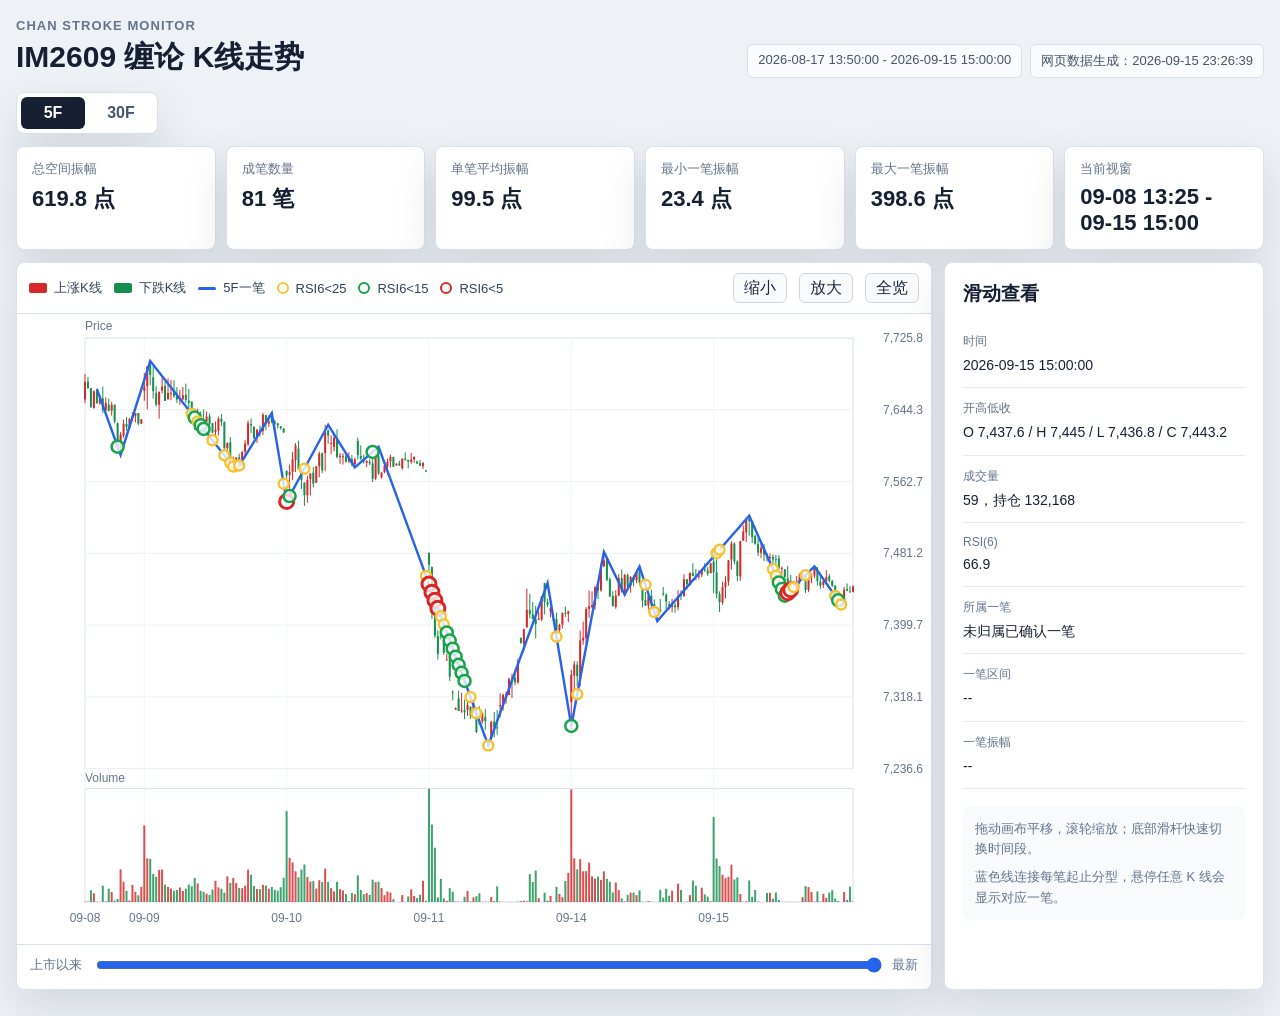
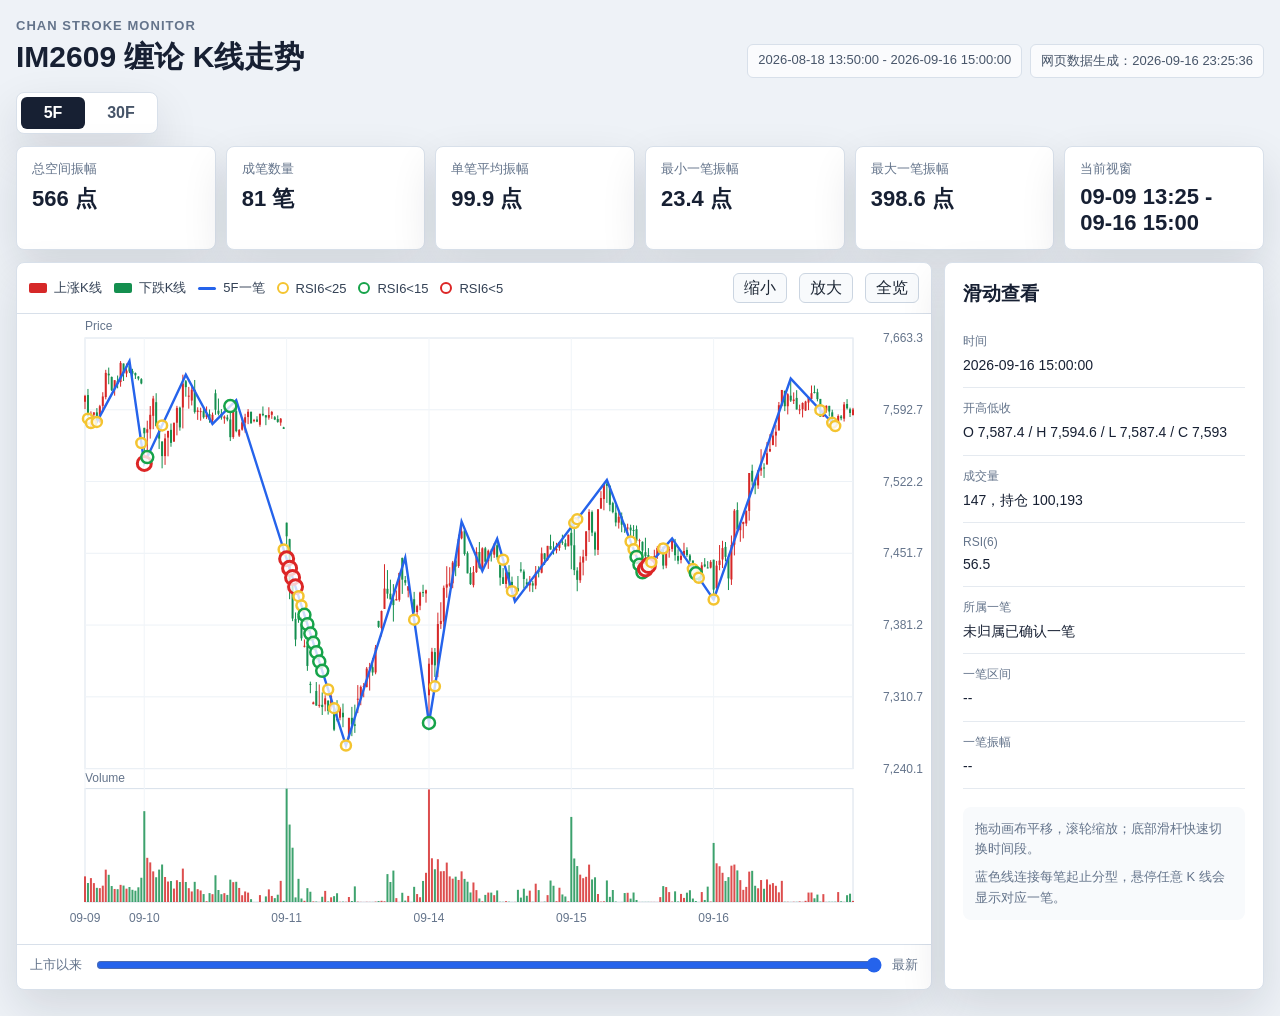
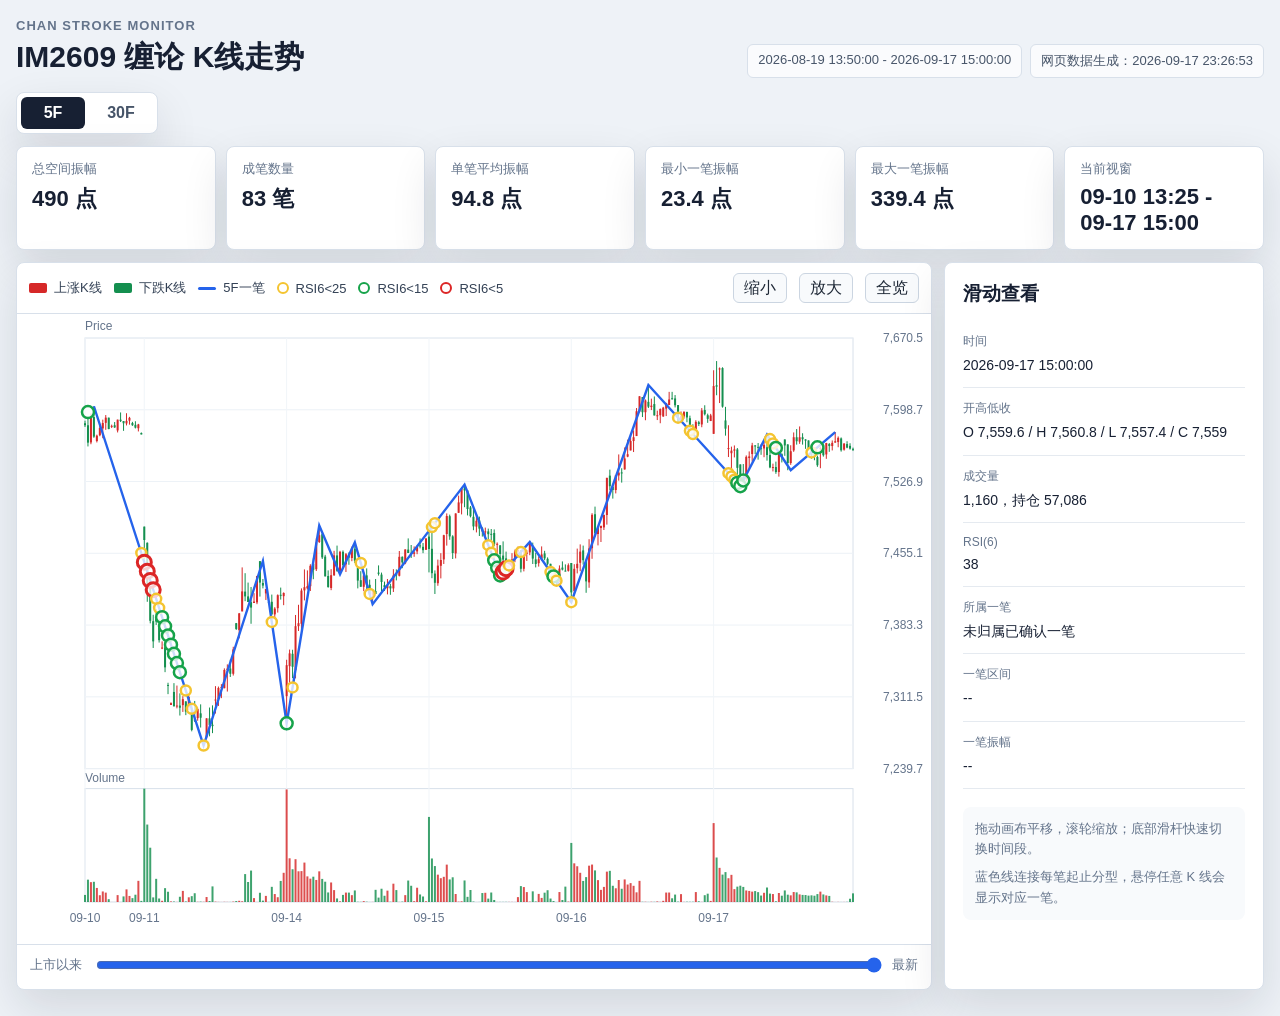
